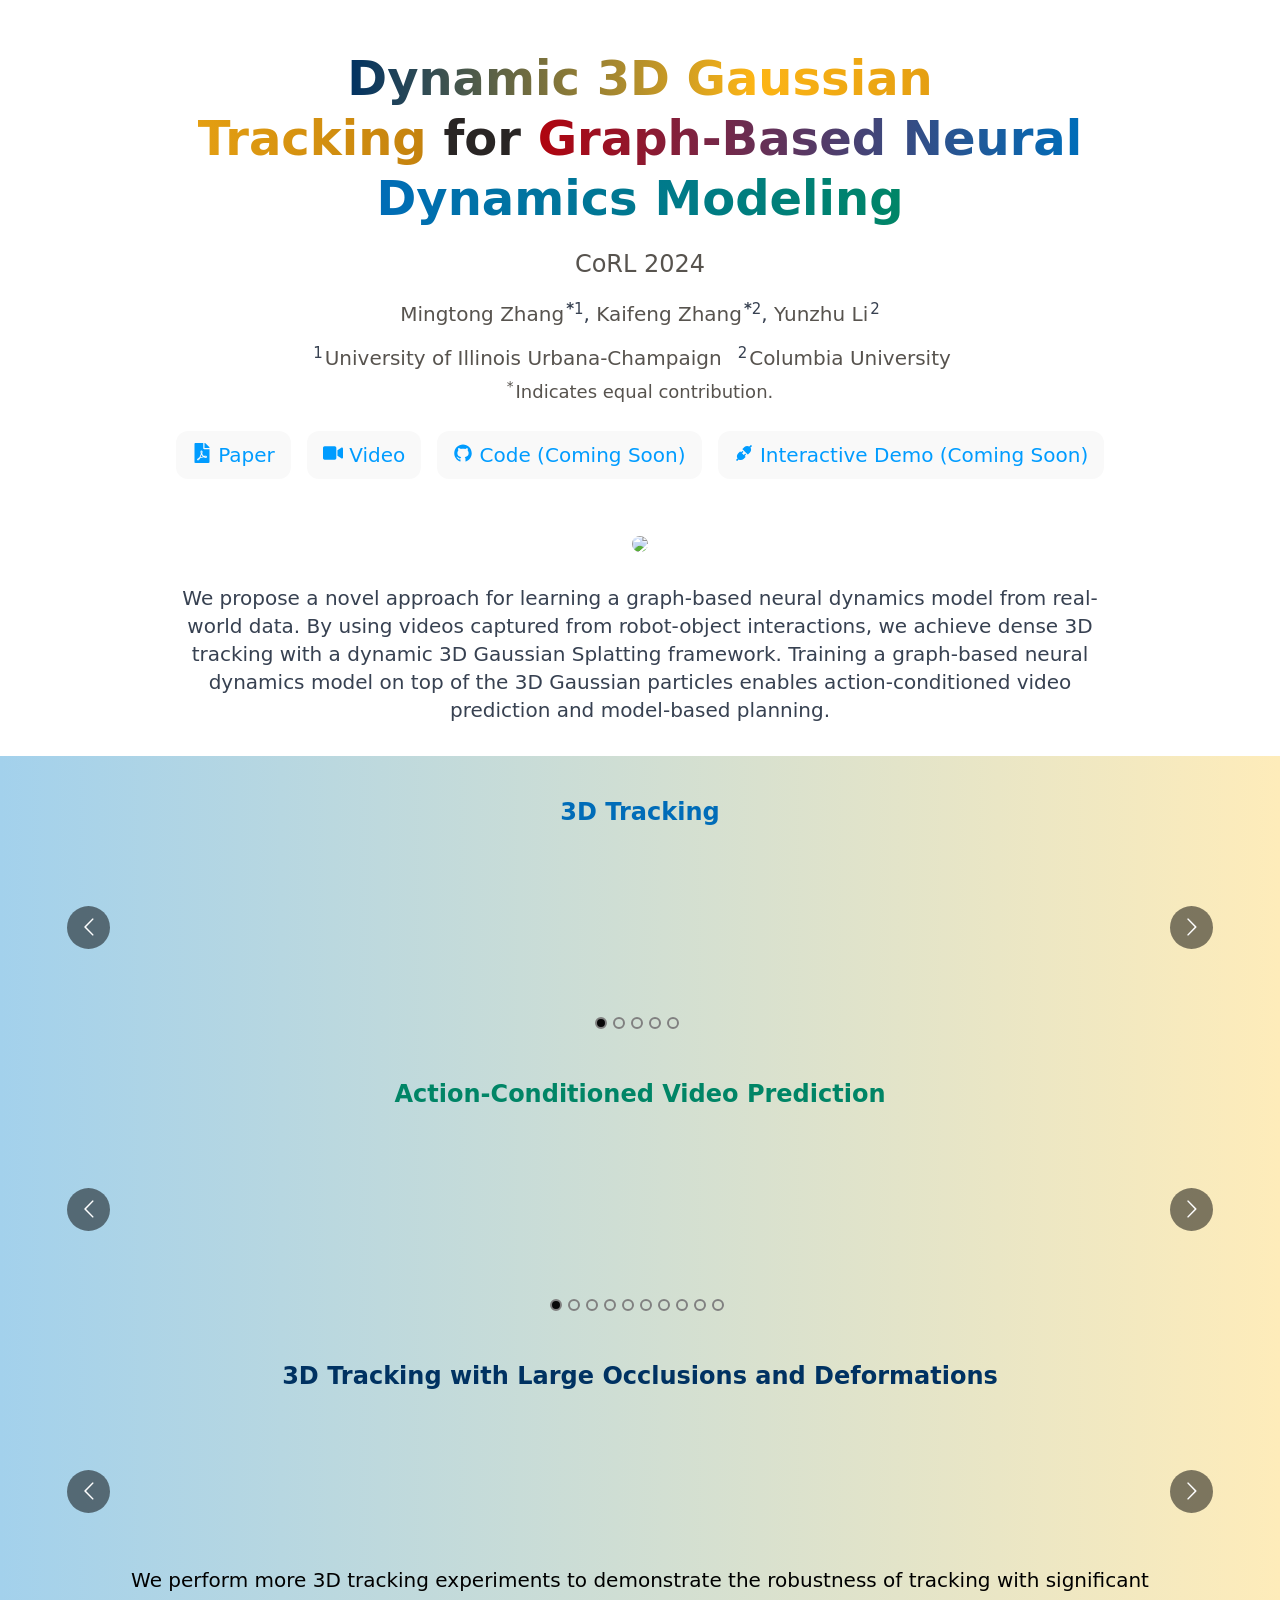
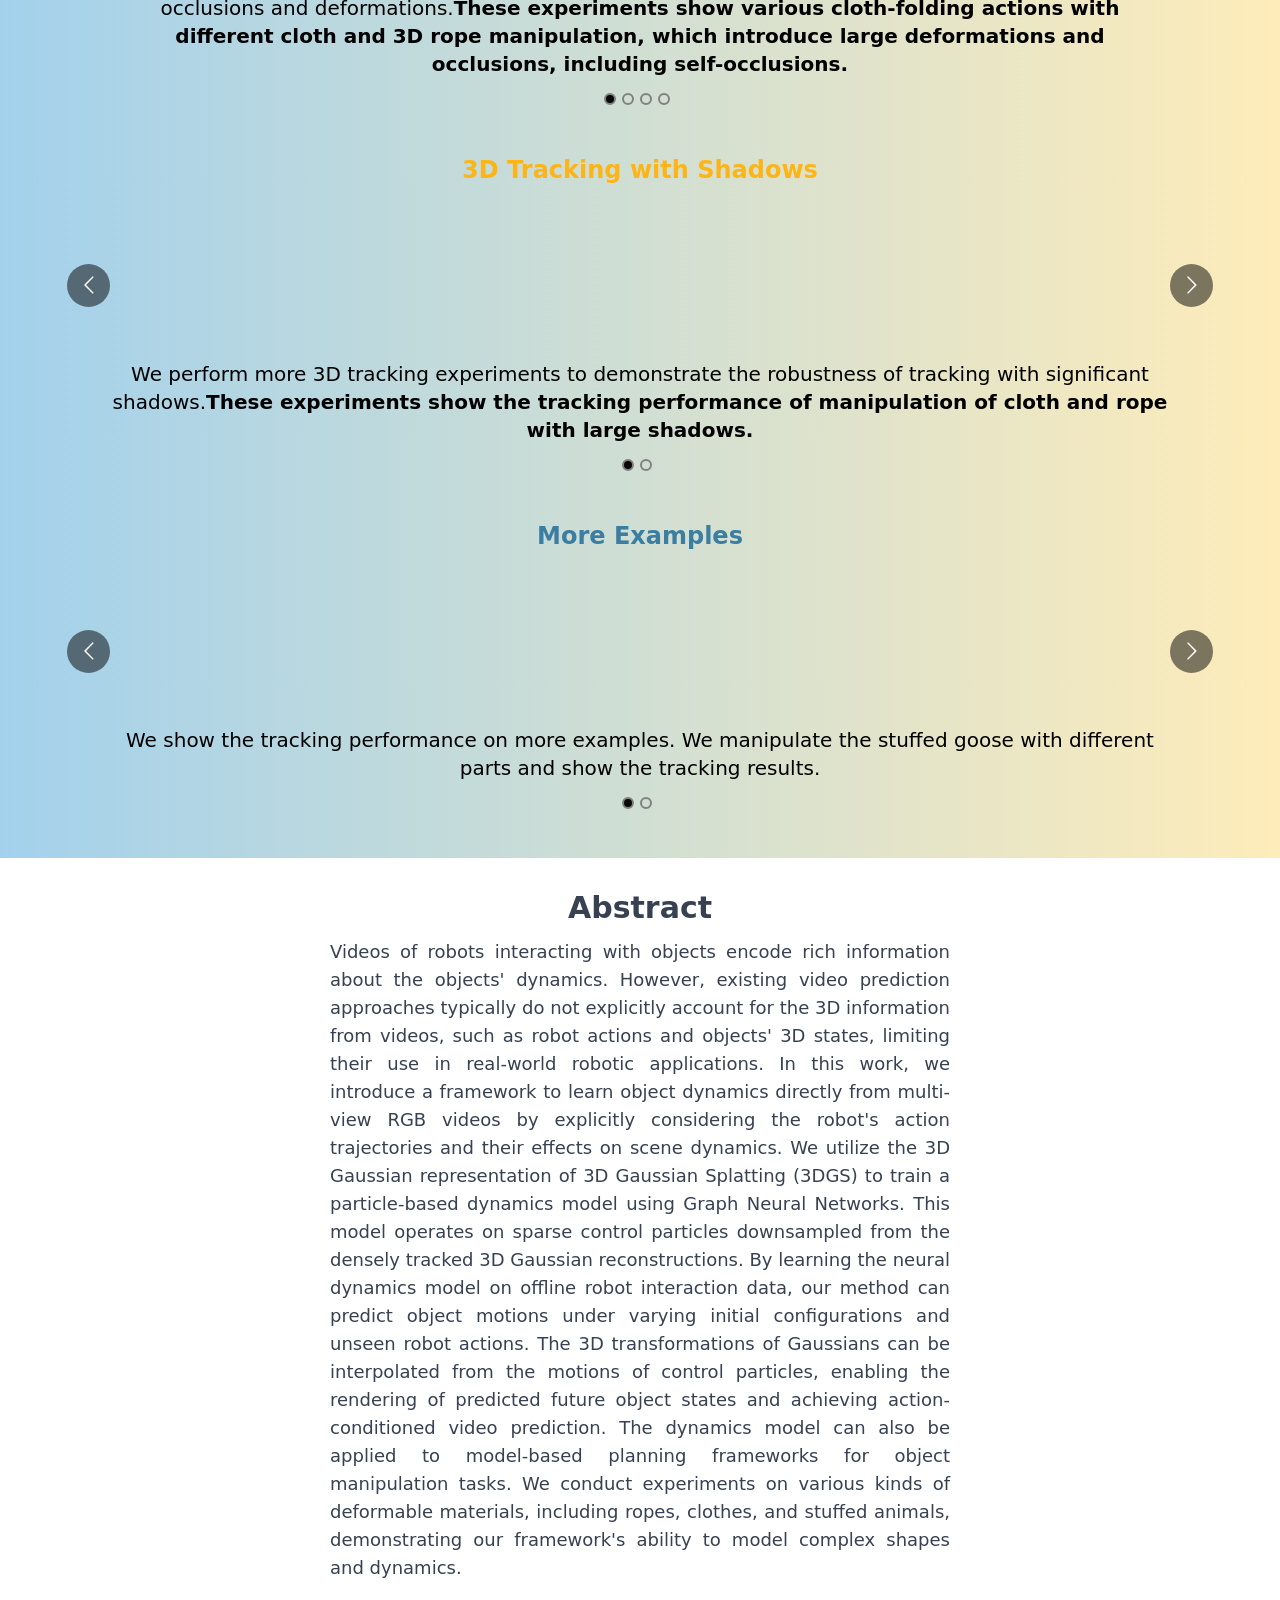
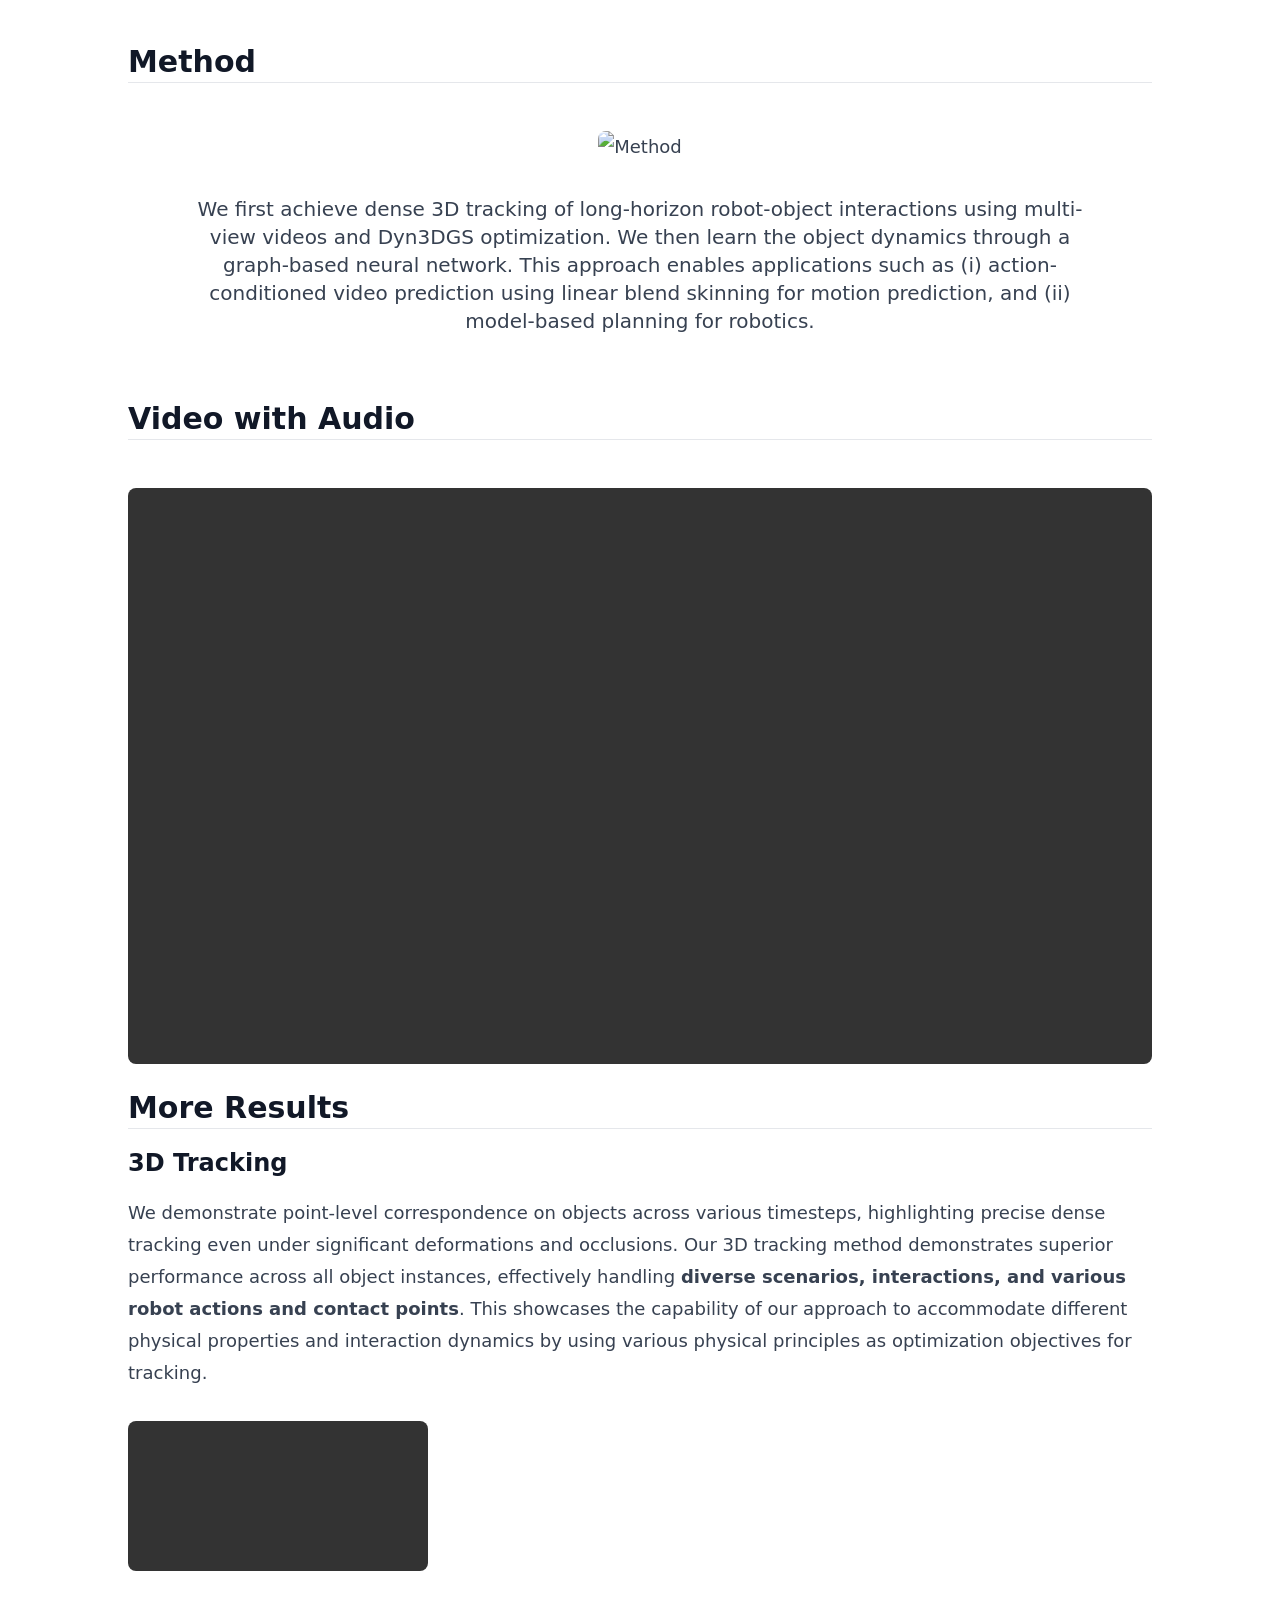
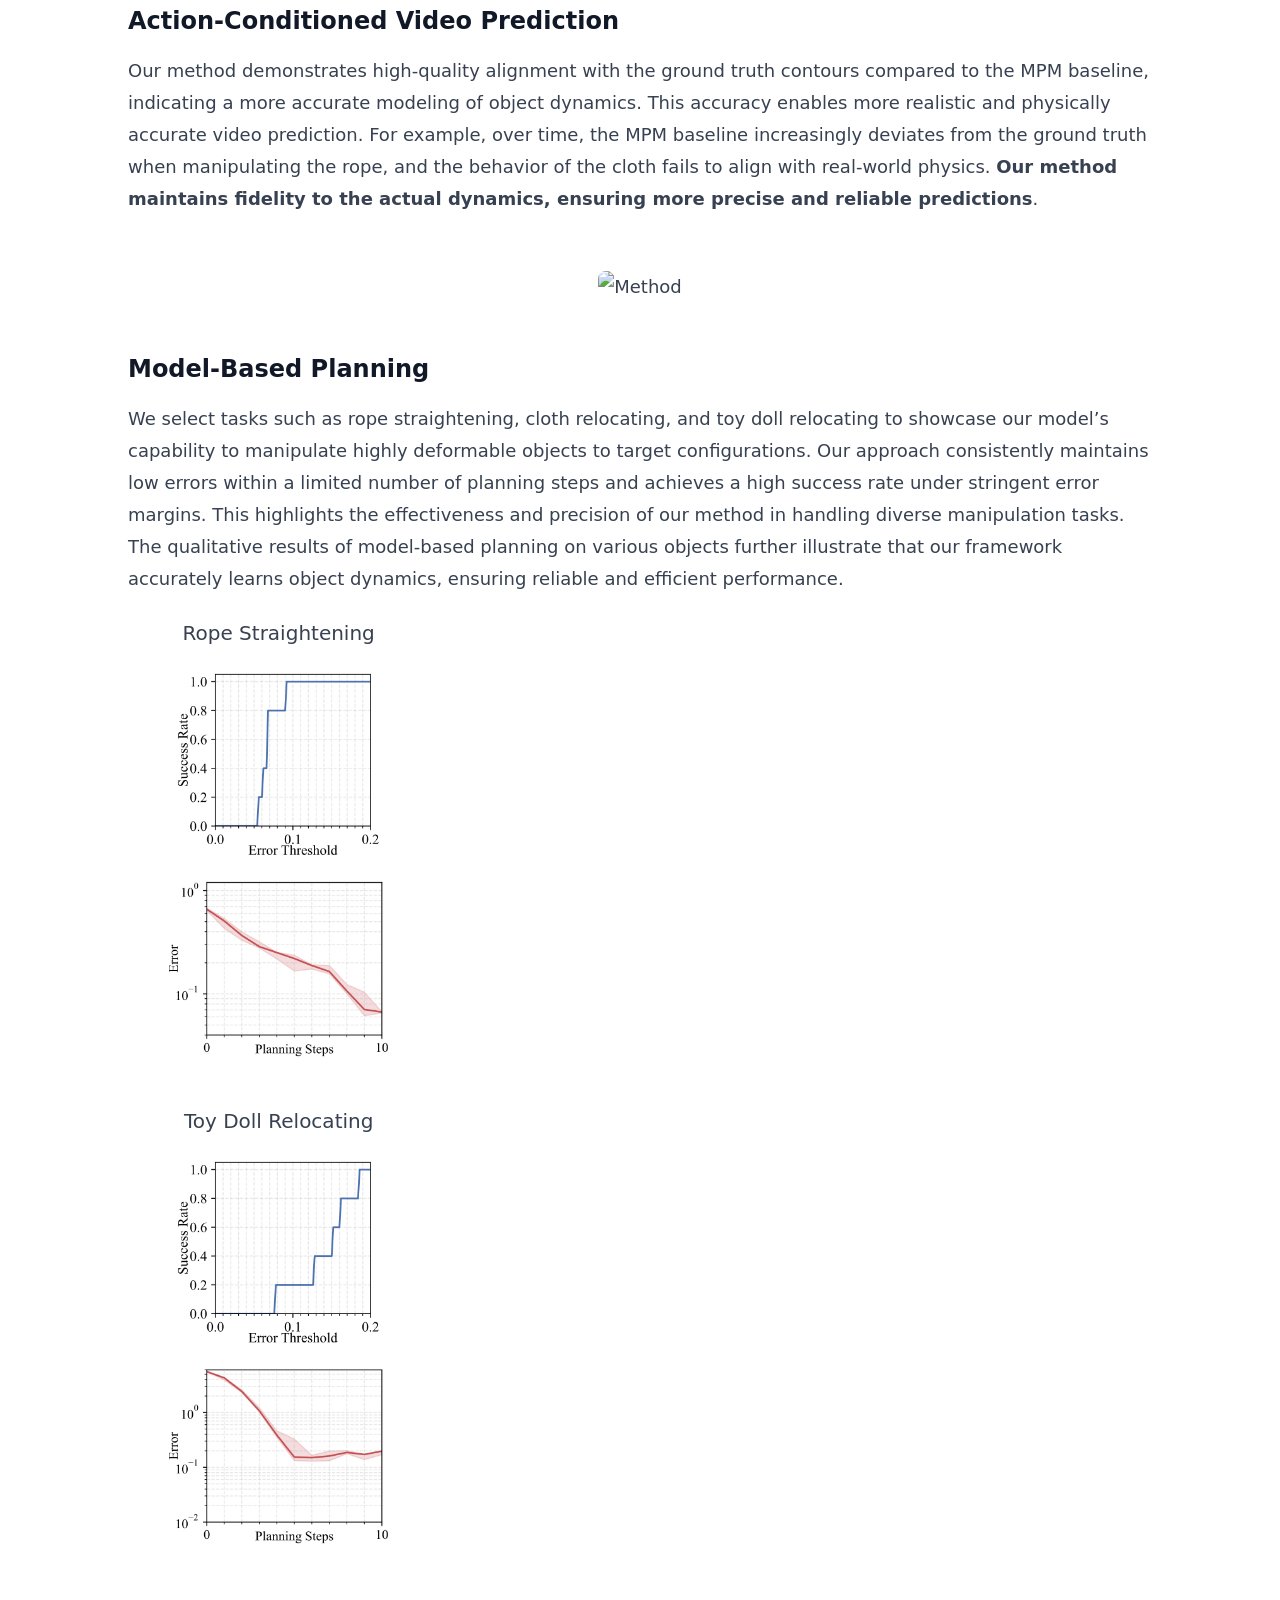
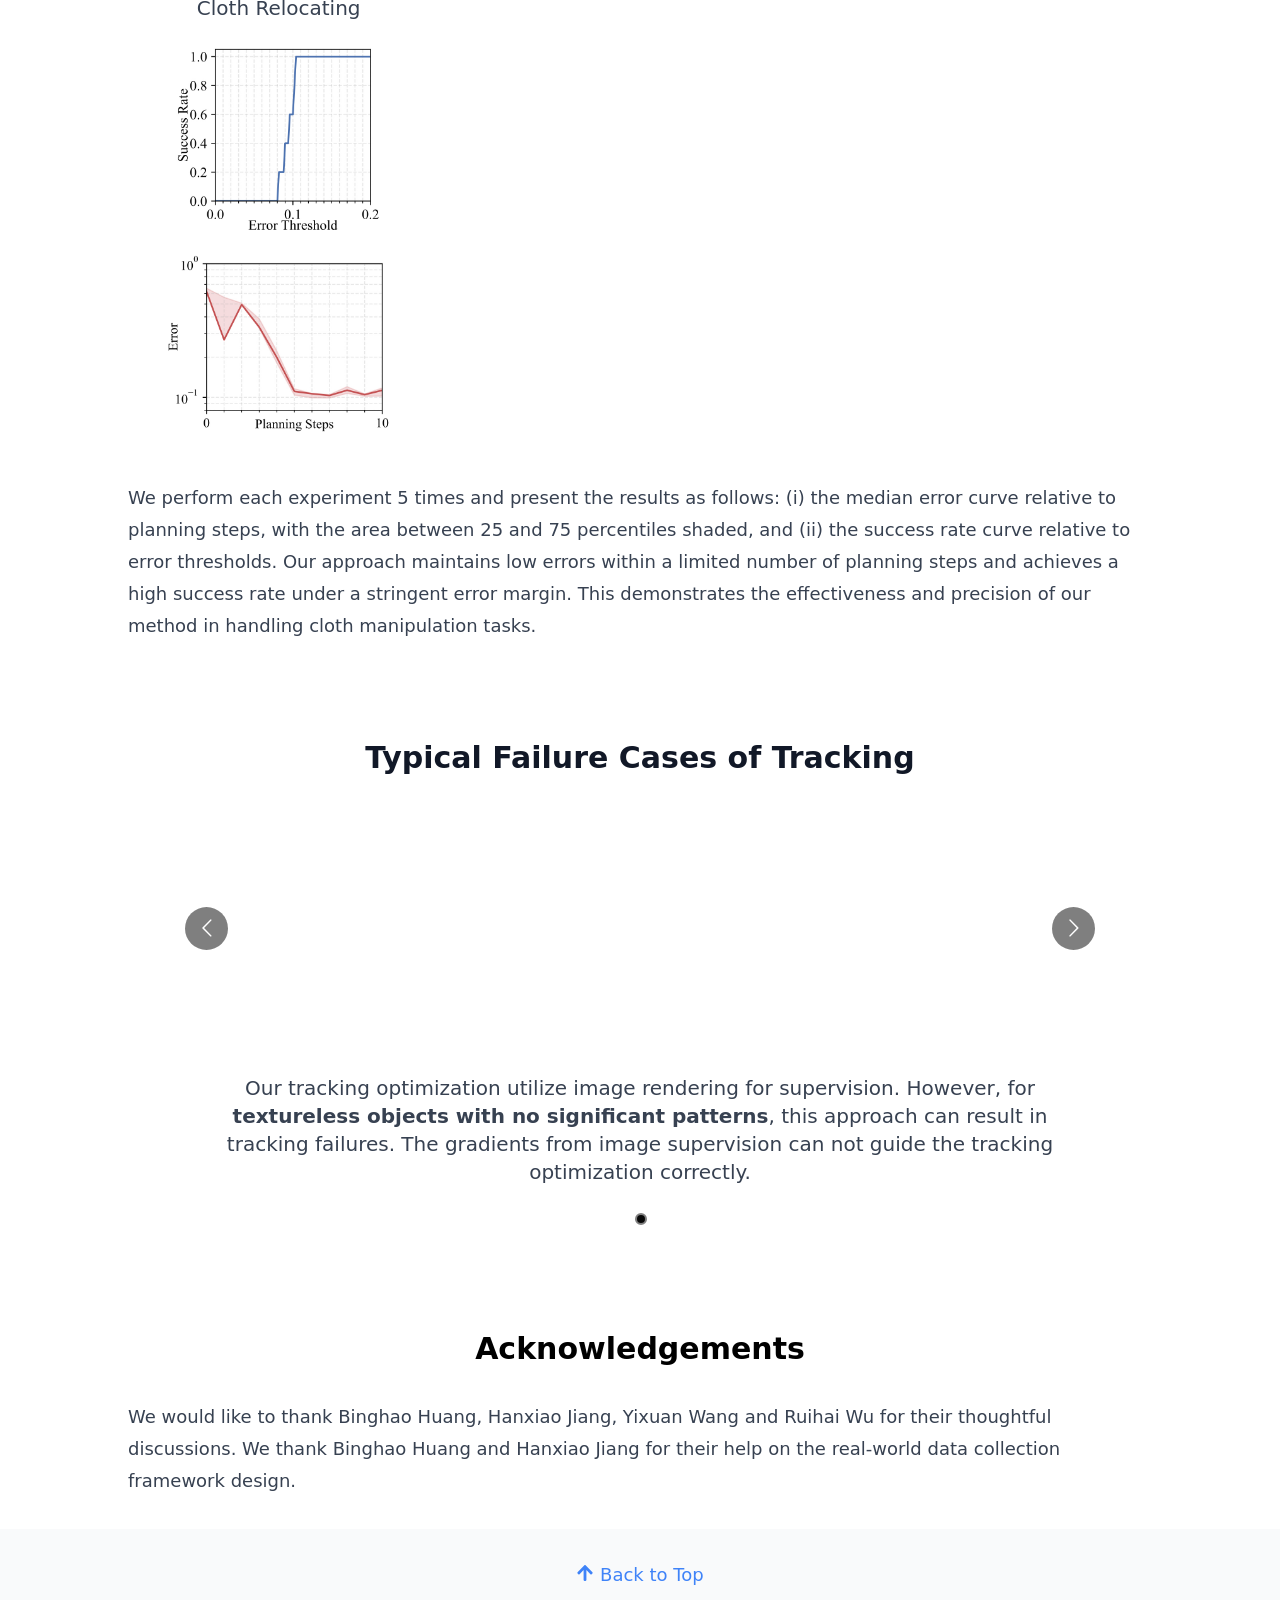
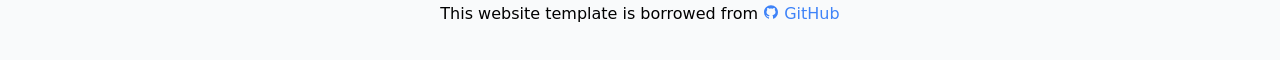
==== index.html @ 39beaef6 "Updates" ====
<!DOCTYPE html><html><head><meta charSet="utf-8"/><meta http-equiv="x-ua-compatible" content="ie=edge"/><meta name="viewport" content="width=device-width, initial-scale=1, shrink-to-fit=no"/><meta name="generator" content="Gatsby 5.10.0"/><style data-href="/styles.0b8fc1e6c5701a82bb48.css" data-identity="gatsby-global-css">/*
! tailwindcss v3.3.2 | MIT License | https://tailwindcss.com
*/*,:after,:before{border:0 solid #e5e7eb;box-sizing:border-box}:after,:before{--tw-content:""}html{-webkit-text-size-adjust:100%;font-feature-settings:normal;font-family:ui-sans-serif,system-ui,-apple-system,BlinkMacSystemFont,Segoe UI,Roboto,Helvetica Neue,Arial,Noto Sans,sans-serif,Apple Color Emoji,Segoe UI Emoji,Segoe UI Symbol,Noto Color Emoji;font-variation-settings:normal;line-height:1.5;-moz-tab-size:4;-o-tab-size:4;tab-size:4}body{line-height:inherit;margin:0}hr{border-top-width:1px;color:inherit;height:0}abbr:where([title]){-webkit-text-decoration:underline dotted;text-decoration:underline dotted}h1,h2,h3,h4,h5,h6{font-size:inherit;font-weight:inherit}a{color:inherit;text-decoration:inherit}b,strong{font-weight:bolder}code,kbd,pre,samp{font-family:ui-monospace,SFMono-Regular,Menlo,Monaco,Consolas,Liberation Mono,Courier New,monospace;font-size:1em}small{font-size:80%}sub,sup{font-size:75%;line-height:0;position:relative;vertical-align:baseline}sub{bottom:-.25em}sup{top:-.5em}table{border-collapse:collapse;border-color:inherit;text-indent:0}button,input,optgroup,select,textarea{color:inherit;font-family:inherit;font-size:100%;font-weight:inherit;line-height:inherit;margin:0;padding:0}button,select{text-transform:none}[type=button],[type=reset],[type=submit],button{-webkit-appearance:button;background-color:transparent;background-image:none}:-moz-focusring{outline:auto}:-moz-ui-invalid{box-shadow:none}progress{vertical-align:baseline}::-webkit-inner-spin-button,::-webkit-outer-spin-button{height:auto}[type=search]{-webkit-appearance:textfield;outline-offset:-2px}::-webkit-search-decoration{-webkit-appearance:none}::-webkit-file-upload-button{-webkit-appearance:button;font:inherit}summary{display:list-item}blockquote,dd,dl,figure,h1,h2,h3,h4,h5,h6,hr,p,pre{margin:0}fieldset{margin:0}fieldset,legend{padding:0}menu,ol,ul{list-style:none;margin:0;padding:0}textarea{resize:vertical}input::-moz-placeholder,textarea::-moz-placeholder{color:#9ca3af}input::placeholder,textarea::placeholder{color:#9ca3af}[role=button],button{cursor:pointer}:disabled{cursor:default}audio,canvas,embed,iframe,img,object,svg,video{display:block;vertical-align:middle}img,video{height:auto;max-width:100%}[hidden]{display:none}::-webkit-datetime-edit,::-webkit-datetime-edit-day-field,::-webkit-datetime-edit-hour-field,::-webkit-datetime-edit-meridiem-field,::-webkit-datetime-edit-millisecond-field,::-webkit-datetime-edit-minute-field,::-webkit-datetime-edit-month-field,::-webkit-datetime-edit-second-field,::-webkit-datetime-edit-year-field{padding-bottom:0;padding-top:0}select{background-image:url("data:image/svg+xml;charset=utf-8,%3Csvg xmlns='http://www.w3.org/2000/svg' fill='none' viewBox='0 0 20 20'%3E%3Cpath stroke='%236B7280' stroke-linecap='round' stroke-linejoin='round' stroke-width='1.5' d='m6 8 4 4 4-4'/%3E%3C/svg%3E");background-position:right .5rem center;background-repeat:no-repeat;background-size:1.5em 1.5em;padding-right:2.5rem;-webkit-print-color-adjust:exact;print-color-adjust:exact}[type=checkbox]:checked,[type=radio]:checked{background-color:currentColor;background-position:50%;background-repeat:no-repeat;background-size:100% 100%;border-color:transparent}[type=checkbox]:checked{background-image:url("data:image/svg+xml;charset=utf-8,%3Csvg xmlns='http://www.w3.org/2000/svg' fill='%23fff' viewBox='0 0 16 16'%3E%3Cpath d='M12.207 4.793a1 1 0 0 1 0 1.414l-5 5a1 1 0 0 1-1.414 0l-2-2a1 1 0 0 1 1.414-1.414L6.5 9.086l4.293-4.293a1 1 0 0 1 1.414 0z'/%3E%3C/svg%3E")}[type=checkbox]:checked:focus,[type=checkbox]:checked:hover,[type=radio]:checked:focus,[type=radio]:checked:hover{background-color:currentColor;border-color:transparent}[type=checkbox]:indeterminate{background-image:url("data:image/svg+xml;charset=utf-8,%3Csvg xmlns='http://www.w3.org/2000/svg' fill='none' viewBox='0 0 16 16'%3E%3Cpath stroke='%23fff' stroke-linecap='round' stroke-linejoin='round' stroke-width='2' d='M4 8h8'/%3E%3C/svg%3E");background-size:100% 100%}[type=file]:focus{outline:1px solid ButtonText;outline:1px auto -webkit-focus-ring-color}[multiple],[type=date],[type=datetime-local],[type=email],[type=month],[type=number],[type=password],[type=search],[type=tel],[type=text],[type=time],[type=url],[type=week],select,textarea{--tw-shadow:0 0 #0000;-webkit-appearance:none;-moz-appearance:none;appearance:none;background-color:#fff;border-color:#6b7280;border-radius:0;border-width:1px;font-size:1rem;line-height:1.5rem;padding:.5rem .75rem}[multiple]:focus,[type=date]:focus,[type=datetime-local]:focus,[type=email]:focus,[type=month]:focus,[type=number]:focus,[type=password]:focus,[type=search]:focus,[type=tel]:focus,[type=text]:focus,[type=time]:focus,[type=url]:focus,[type=week]:focus,select:focus,textarea:focus{--tw-ring-inset:var(--tw-empty,/*!*/ /*!*/);--tw-ring-offset-width:0px;--tw-ring-offset-color:#fff;--tw-ring-color:#1c64f2;--tw-ring-offset-shadow:var(--tw-ring-inset) 0 0 0 var(--tw-ring-offset-width) var(--tw-ring-offset-color);--tw-ring-shadow:var(--tw-ring-inset) 0 0 0 calc(1px + var(--tw-ring-offset-width)) var(--tw-ring-color);border-color:#1c64f2;box-shadow:var(--tw-ring-offset-shadow),var(--tw-ring-shadow),var(--tw-shadow);outline:2px solid transparent;outline-offset:2px}input::-moz-placeholder,textarea::-moz-placeholder{color:#6b7280;opacity:1}input::placeholder,textarea::placeholder{color:#6b7280;opacity:1}::-webkit-datetime-edit-fields-wrapper{padding:0}::-webkit-date-and-time-value{min-height:1.5em}select:not([size]){background-image:url("data:image/svg+xml;charset=utf-8,%3Csvg xmlns='http://www.w3.org/2000/svg' fill='none' aria-hidden='true' viewBox='0 0 10 6'%3E%3Cpath stroke='%236B7280' stroke-linecap='round' stroke-linejoin='round' stroke-width='2' d='m1 1 4 4 4-4'/%3E%3C/svg%3E");background-position:right .75rem center;background-repeat:no-repeat;background-size:.75em .75em;padding-right:2.5rem;-webkit-print-color-adjust:exact;print-color-adjust:exact}[multiple]{background-image:none;background-position:0 0;background-repeat:unset;background-size:initial;padding-right:.75rem;-webkit-print-color-adjust:unset;print-color-adjust:unset}[type=checkbox],[type=radio]{--tw-shadow:0 0 #0000;-webkit-appearance:none;-moz-appearance:none;appearance:none;background-color:#fff;background-origin:border-box;border-color:#6b7280;border-width:1px;color:#1c64f2;display:inline-block;flex-shrink:0;height:1rem;padding:0;-webkit-print-color-adjust:exact;print-color-adjust:exact;-webkit-user-select:none;-moz-user-select:none;user-select:none;vertical-align:middle;width:1rem}[type=checkbox]{border-radius:0}[type=radio]{border-radius:100%}[type=checkbox]:focus,[type=radio]:focus{--tw-ring-inset:var(--tw-empty,/*!*/ /*!*/);--tw-ring-offset-width:2px;--tw-ring-offset-color:#fff;--tw-ring-color:#1c64f2;--tw-ring-offset-shadow:var(--tw-ring-inset) 0 0 0 var(--tw-ring-offset-width) var(--tw-ring-offset-color);--tw-ring-shadow:var(--tw-ring-inset) 0 0 0 calc(2px + var(--tw-ring-offset-width)) var(--tw-ring-color);box-shadow:var(--tw-ring-offset-shadow),var(--tw-ring-shadow),var(--tw-shadow);outline:2px solid transparent;outline-offset:2px}.dark [type=checkbox]:checked,.dark [type=radio]:checked,[type=checkbox]:checked,[type=radio]:checked{background-color:currentColor;background-position:50%;background-repeat:no-repeat;background-size:.55em .55em;border-color:transparent}[type=checkbox]:checked{background-image:url("data:image/svg+xml;charset=utf-8,%3Csvg xmlns='http://www.w3.org/2000/svg' fill='none' aria-hidden='true' viewBox='0 0 16 12'%3E%3Cpath stroke='%23fff' stroke-linecap='round' stroke-linejoin='round' stroke-width='3' d='M1 5.917 5.724 10.5 15 1.5'/%3E%3C/svg%3E");background-repeat:no-repeat;background-size:.55em .55em;-webkit-print-color-adjust:exact;print-color-adjust:exact}.dark [type=radio]:checked,[type=radio]:checked{background-image:url("data:image/svg+xml;charset=utf-8,%3Csvg xmlns='http://www.w3.org/2000/svg' fill='%23fff' viewBox='0 0 16 16'%3E%3Ccircle cx='8' cy='8' r='3'/%3E%3C/svg%3E");background-size:1em 1em}[type=checkbox]:indeterminate{background-color:currentColor;background-image:url("data:image/svg+xml;charset=utf-8,%3Csvg xmlns='http://www.w3.org/2000/svg' fill='none' aria-hidden='true' viewBox='0 0 16 12'%3E%3Cpath stroke='%23fff' stroke-linecap='round' stroke-linejoin='round' stroke-width='3' d='M1 5.917 5.724 10.5 15 1.5'/%3E%3C/svg%3E");background-position:50%;background-repeat:no-repeat;background-size:.55em .55em;border-color:transparent;-webkit-print-color-adjust:exact;print-color-adjust:exact}[type=checkbox]:indeterminate:focus,[type=checkbox]:indeterminate:hover{background-color:currentColor;border-color:transparent}[type=file]{background:unset;border-color:inherit;border-radius:0;border-width:0;font-size:unset;line-height:inherit;padding:0}[type=file]:focus{outline:1px auto inherit}input[type=file]::file-selector-button{-webkit-margin-start:-1rem;-webkit-margin-end:1rem;background:#1f2937;border:0;color:#fff;cursor:pointer;font-size:.875rem;font-weight:500;margin-inline-end:1rem;margin-inline-start:-1rem;padding:.625rem 1rem .625rem 2rem}input[type=file]::file-selector-button:hover{background:#374151}.dark input[type=file]::file-selector-button{background:#4b5563;color:#fff}.dark input[type=file]::file-selector-button:hover{background:#6b7280}input[type=range]::-webkit-slider-thumb{appearance:none;-moz-appearance:none;-webkit-appearance:none;background:#1c64f2;border:0;border-radius:9999px;cursor:pointer;height:1.25rem;width:1.25rem}input[type=range]:disabled::-webkit-slider-thumb{background:#9ca3af}.dark input[type=range]:disabled::-webkit-slider-thumb{background:#6b7280}input[type=range]:focus::-webkit-slider-thumb{--tw-ring-offset-shadow:var(--tw-ring-inset) 0 0 0 var(--tw-ring-offset-width) var(--tw-ring-offset-color);--tw-ring-shadow:var(--tw-ring-inset) 0 0 0 calc(4px + var(--tw-ring-offset-width)) var(--tw-ring-color);--tw-ring-opacity:1px;--tw-ring-color:rgb(164 202 254/var(--tw-ring-opacity));box-shadow:var(--tw-ring-offset-shadow),var(--tw-ring-shadow),var(--tw-shadow,0 0 #0000);outline:2px solid transparent;outline-offset:2px}input[type=range]::-moz-range-thumb{appearance:none;-moz-appearance:none;-webkit-appearance:none;background:#1c64f2;border:0;border-radius:9999px;cursor:pointer;height:1.25rem;width:1.25rem}input[type=range]:disabled::-moz-range-thumb{background:#9ca3af}.dark input[type=range]:disabled::-moz-range-thumb{background:#6b7280}input[type=range]::-moz-range-progress{background:#3f83f8}input[type=range]::-ms-fill-lower{background:#3f83f8}input[type=range].range-sm::-webkit-slider-thumb{height:1rem;width:1rem}input[type=range].range-lg::-webkit-slider-thumb{height:1.5rem;width:1.5rem}input[type=range].range-sm::-moz-range-thumb{height:1rem;width:1rem}input[type=range].range-lg::-moz-range-thumb{height:1.5rem;width:1.5rem}.toggle-bg:after{background:#fff;border-color:#d1d5db;border-radius:9999px;border-width:1px;box-shadow:var(--tw-ring-inset) 0 0 0 calc(var(--tw-ring-offset-width)) var(--tw-ring-color);content:"";height:1.25rem;left:.125rem;position:absolute;top:.125rem;transition-duration:.15s;transition-property:background-color,border-color,color,fill,stroke,opacity,box-shadow,transform,filter,backdrop-filter,-webkit-backdrop-filter;width:1.25rem}input:checked+.toggle-bg:after{border-color:#fff;transform:translateX(100%)}input:checked+.toggle-bg{background:#1c64f2;border-color:#1c64f2}[data-tooltip-style^=light]+.tooltip>.tooltip-arrow:before{border-color:#e5e7eb;border-style:solid}[data-tooltip-style^=light]+.tooltip[data-popper-placement^=top]>.tooltip-arrow:before{border-bottom-width:1px;border-right-width:1px}[data-tooltip-style^=light]+.tooltip[data-popper-placement^=right]>.tooltip-arrow:before{border-bottom-width:1px;border-left-width:1px}[data-tooltip-style^=light]+.tooltip[data-popper-placement^=bottom]>.tooltip-arrow:before{border-left-width:1px;border-top-width:1px}[data-tooltip-style^=light]+.tooltip[data-popper-placement^=left]>.tooltip-arrow:before{border-right-width:1px;border-top-width:1px}.tooltip[data-popper-placement^=top]>.tooltip-arrow{bottom:-4px}.tooltip[data-popper-placement^=bottom]>.tooltip-arrow{top:-4px}.tooltip[data-popper-placement^=left]>.tooltip-arrow{right:-4px}.tooltip[data-popper-placement^=right]>.tooltip-arrow{left:-4px}.tooltip.invisible>.tooltip-arrow:before{visibility:hidden}[data-popper-arrow],[data-popper-arrow]:before{background:inherit;height:8px;position:absolute;width:8px}[data-popper-arrow]{visibility:hidden}[data-popper-arrow]:after,[data-popper-arrow]:before{content:"";transform:rotate(45deg);visibility:visible}[data-popper-arrow]:after{background:inherit;height:9px;position:absolute;width:9px}[role=tooltip]>[data-popper-arrow]:before{border-color:#e5e7eb;border-style:solid}.dark [role=tooltip]>[data-popper-arrow]:before{border-color:#4b5563;border-style:solid}[role=tooltip]>[data-popper-arrow]:after{border-color:#e5e7eb;border-style:solid}.dark [role=tooltip]>[data-popper-arrow]:after{border-color:#4b5563;border-style:solid}[data-popover][role=tooltip][data-popper-placement^=top]>[data-popper-arrow]:after,[data-popover][role=tooltip][data-popper-placement^=top]>[data-popper-arrow]:before{border-bottom-width:1px;border-right-width:1px}[data-popover][role=tooltip][data-popper-placement^=right]>[data-popper-arrow]:after,[data-popover][role=tooltip][data-popper-placement^=right]>[data-popper-arrow]:before{border-bottom-width:1px;border-left-width:1px}[data-popover][role=tooltip][data-popper-placement^=bottom]>[data-popper-arrow]:after,[data-popover][role=tooltip][data-popper-placement^=bottom]>[data-popper-arrow]:before{border-left-width:1px;border-top-width:1px}[data-popover][role=tooltip][data-popper-placement^=left]>[data-popper-arrow]:after,[data-popover][role=tooltip][data-popper-placement^=left]>[data-popper-arrow]:before{border-right-width:1px;border-top-width:1px}[data-popover][role=tooltip][data-popper-placement^=top]>[data-popper-arrow]{bottom:-5px}[data-popover][role=tooltip][data-popper-placement^=bottom]>[data-popper-arrow]{top:-5px}[data-popover][role=tooltip][data-popper-placement^=left]>[data-popper-arrow]{right:-5px}[data-popover][role=tooltip][data-popper-placement^=right]>[data-popper-arrow]{left:-5px}[role=tooltip].invisible>[data-popper-arrow]:after,[role=tooltip].invisible>[data-popper-arrow]:before{visibility:hidden}*,:after,:before{--tw-border-spacing-x:0;--tw-border-spacing-y:0;--tw-translate-x:0;--tw-translate-y:0;--tw-rotate:0;--tw-skew-x:0;--tw-skew-y:0;--tw-scale-x:1;--tw-scale-y:1;--tw-pan-x: ;--tw-pan-y: ;--tw-pinch-zoom: ;--tw-scroll-snap-strictness:proximity;--tw-gradient-from-position: ;--tw-gradient-via-position: ;--tw-gradient-to-position: ;--tw-ordinal: ;--tw-slashed-zero: ;--tw-numeric-figure: ;--tw-numeric-spacing: ;--tw-numeric-fraction: ;--tw-ring-inset: ;--tw-ring-offset-width:0px;--tw-ring-offset-color:#fff;--tw-ring-color:rgba(63,131,248,.5);--tw-ring-offset-shadow:0 0 #0000;--tw-ring-shadow:0 0 #0000;--tw-shadow:0 0 #0000;--tw-shadow-colored:0 0 #0000;--tw-blur: ;--tw-brightness: ;--tw-contrast: ;--tw-grayscale: ;--tw-hue-rotate: ;--tw-invert: ;--tw-saturate: ;--tw-sepia: ;--tw-drop-shadow: ;--tw-backdrop-blur: ;--tw-backdrop-brightness: ;--tw-backdrop-contrast: ;--tw-backdrop-grayscale: ;--tw-backdrop-hue-rotate: ;--tw-backdrop-invert: ;--tw-backdrop-opacity: ;--tw-backdrop-saturate: ;--tw-backdrop-sepia: }::backdrop{--tw-border-spacing-x:0;--tw-border-spacing-y:0;--tw-translate-x:0;--tw-translate-y:0;--tw-rotate:0;--tw-skew-x:0;--tw-skew-y:0;--tw-scale-x:1;--tw-scale-y:1;--tw-pan-x: ;--tw-pan-y: ;--tw-pinch-zoom: ;--tw-scroll-snap-strictness:proximity;--tw-gradient-from-position: ;--tw-gradient-via-position: ;--tw-gradient-to-position: ;--tw-ordinal: ;--tw-slashed-zero: ;--tw-numeric-figure: ;--tw-numeric-spacing: ;--tw-numeric-fraction: ;--tw-ring-inset: ;--tw-ring-offset-width:0px;--tw-ring-offset-color:#fff;--tw-ring-color:rgba(63,131,248,.5);--tw-ring-offset-shadow:0 0 #0000;--tw-ring-shadow:0 0 #0000;--tw-shadow:0 0 #0000;--tw-shadow-colored:0 0 #0000;--tw-blur: ;--tw-brightness: ;--tw-contrast: ;--tw-grayscale: ;--tw-hue-rotate: ;--tw-invert: ;--tw-saturate: ;--tw-sepia: ;--tw-drop-shadow: ;--tw-backdrop-blur: ;--tw-backdrop-brightness: ;--tw-backdrop-contrast: ;--tw-backdrop-grayscale: ;--tw-backdrop-hue-rotate: ;--tw-backdrop-invert: ;--tw-backdrop-opacity: ;--tw-backdrop-saturate: ;--tw-backdrop-sepia: }html{scroll-behavior:smooth}.container{width:100%}@media (min-width:640px){.container{max-width:640px}}@media (min-width:768px){.container{max-width:768px}}@media (min-width:1024px){.container{max-width:1024px}}@media (min-width:1280px){.container{max-width:1280px}}@media (min-width:1536px){.container{max-width:1536px}}.aspect-h-9{--tw-aspect-h:9}.aspect-w-16{--tw-aspect-w:16;padding-bottom:calc(var(--tw-aspect-h)/var(--tw-aspect-w)*100%);position:relative}.aspect-w-16>*{bottom:0;height:100%;left:0;position:absolute;right:0;top:0;width:100%}.format{color:var(--tw-prose-body);max-width:65ch}.format :where(p):not(:where([class~=not-format] *)){margin-bottom:1.25em;margin-top:1.25em}.format :where([class~=lead]):not(:where([class~=not-format] *)){color:var(--tw-prose-lead);font-size:1.25em;line-height:1.6;margin-bottom:1.2em;margin-top:1.2em}.format :where(a):not(:where([class~=not-format] *)){color:var(--tw-prose-links);font-weight:500;text-decoration:underline}.format :where(strong):not(:where([class~=not-format] *)){color:var(--tw-prose-bold);font-weight:600}.format :where(a strong):not(:where([class~=not-format] *)){color:inherit}.format :where(blockquote strong):not(:where([class~=not-format] *)){color:inherit}.format :where(thead th strong):not(:where([class~=not-format] *)){color:inherit}.format :where(ol):not(:where([class~=not-format] *)){list-style-type:decimal;margin-bottom:1.25em;margin-top:1.25em;padding-left:1.625em}.format :where(ol[type=A]):not(:where([class~=not-format] *)){list-style-type:upper-alpha}.format :where(ol[type=a]):not(:where([class~=not-format] *)){list-style-type:lower-alpha}.format :where(ol[type=A s]):not(:where([class~=not-format] *)){list-style-type:upper-alpha}.format :where(ol[type=a s]):not(:where([class~=not-format] *)){list-style-type:lower-alpha}.format :where(ol[type=I]):not(:where([class~=not-format] *)){list-style-type:upper-roman}.format :where(ol[type=i]):not(:where([class~=not-format] *)){list-style-type:lower-roman}.format :where(ol[type=I s]):not(:where([class~=not-format] *)){list-style-type:upper-roman}.format :where(ol[type=i s]):not(:where([class~=not-format] *)){list-style-type:lower-roman}.format :where(ol[type="1"]):not(:where([class~=not-format] *)){list-style-type:decimal}.format :where(ul):not(:where([class~=not-format] *)){list-style-type:disc;margin-bottom:1.25em;margin-top:1.25em;padding-left:1.625em}.format :where(ol>li):not(:where([class~=not-format] *))::marker{color:var(--tw-prose-counters);font-weight:400}.format :where(ul>li):not(:where([class~=not-format] *))::marker{color:var(--tw-prose-bullets)}.format :where(hr):not(:where([class~=not-format] *)){border-color:var(--tw-prose-hr);border-top-width:1px;margin-bottom:3em;margin-top:3em}.format :where(blockquote):not(:where([class~=not-format] *)){border-left-color:var(--tw-prose-quote-borders);border-left-width:.25rem;color:var(--tw-prose-quotes);font-style:italic;font-weight:500;margin-bottom:1.6em;margin-top:1.6em;padding-left:1em;quotes:"\201C""\201D""\2018""\2019"}.format :where(blockquote p:first-of-type):not(:where([class~=not-format] *)):before{content:open-quote}.format :where(blockquote p:last-of-type):not(:where([class~=not-format] *)):after{content:close-quote}.format :where(h1):not(:where([class~=not-format] *)){color:var(--tw-prose-headings);font-size:2.25em;font-weight:800;line-height:1.1111111;margin-bottom:.8888889em;margin-top:0}.format :where(h1 strong):not(:where([class~=not-format] *)){color:inherit;font-weight:900}.format :where(h2):not(:where([class~=not-format] *)){color:var(--tw-prose-headings);font-size:1.5em;font-weight:700;line-height:1.3333333;margin-bottom:1em;margin-top:2em}.format :where(h2 strong):not(:where([class~=not-format] *)){color:inherit;font-weight:800}.format :where(h3):not(:where([class~=not-format] *)){color:var(--tw-prose-headings);font-size:1.25em;font-weight:600;line-height:1.6;margin-bottom:.6em;margin-top:1.6em}.format :where(h3 strong):not(:where([class~=not-format] *)){color:inherit;font-weight:700}.format :where(h4):not(:where([class~=not-format] *)){color:var(--tw-prose-headings);font-weight:600;line-height:1.5;margin-bottom:.5em;margin-top:1.5em}.format :where(h4 strong):not(:where([class~=not-format] *)){color:inherit;font-weight:700}.format :where(img):not(:where([class~=not-format] *)){margin-bottom:2em;margin-top:2em}.format :where(figure>*):not(:where([class~=not-format] *)){margin-bottom:0;margin-top:0}.format :where(figcaption):not(:where([class~=not-format] *)){color:var(--tw-prose-captions);font-size:.875em;line-height:1.4285714;margin-top:.8571429em}.format :where(code):not(:where([class~=not-format] *)){color:var(--tw-prose-code);font-size:.875em;font-weight:600}.format :where(code):not(:where([class~=not-format] *)):before{content:"`"}.format :where(code):not(:where([class~=not-format] *)):after{content:"`"}.format :where(a code):not(:where([class~=not-format] *)){color:inherit}.format :where(h1 code):not(:where([class~=not-format] *)){color:inherit}.format :where(h2 code):not(:where([class~=not-format] *)){color:inherit;font-size:.875em}.format :where(h3 code):not(:where([class~=not-format] *)){color:inherit;font-size:.9em}.format :where(h4 code):not(:where([class~=not-format] *)){color:inherit}.format :where(blockquote code):not(:where([class~=not-format] *)){color:inherit}.format :where(thead th code):not(:where([class~=not-format] *)){color:inherit}.format :where(pre):not(:where([class~=not-format] *)){background-color:var(--tw-prose-pre-bg);border-radius:.375rem;color:var(--tw-prose-pre-code);font-size:.875em;font-weight:400;line-height:1.7142857;margin-bottom:1.7142857em;margin-top:1.7142857em;overflow-x:auto;padding:.8571429em 1.1428571em}.format :where(pre code):not(:where([class~=not-format] *)){background-color:transparent;border-radius:0;border-width:0;color:inherit;font-family:inherit;font-size:inherit;font-weight:inherit;line-height:inherit;padding:0}.format :where(pre code):not(:where([class~=not-format] *)):before{content:none}.format :where(pre code):not(:where([class~=not-format] *)):after{content:none}.format :where(table):not(:where([class~=not-format] *)){font-size:.875em;line-height:1.7142857;margin-bottom:2em;margin-top:2em;table-layout:auto;text-align:left;width:100%}.format :where(thead):not(:where([class~=not-format] *)){border-bottom-color:var(--tw-prose-th-borders);border-bottom-width:1px}.format :where(thead th):not(:where([class~=not-format] *)){color:var(--tw-prose-headings);font-weight:600;padding-bottom:.5714286em;padding-left:.5714286em;padding-right:.5714286em;vertical-align:bottom}.format :where(tbody tr):not(:where([class~=not-format] *)){border-bottom-color:var(--tw-prose-td-borders);border-bottom-width:1px}.format :where(tbody tr:last-child):not(:where([class~=not-format] *)){border-bottom-width:0}.format :where(tbody td):not(:where([class~=not-format] *)){vertical-align:baseline}.format :where(tfoot):not(:where([class~=not-format] *)){border-top-color:var(--tw-prose-th-borders);border-top-width:1px}.format :where(tfoot td):not(:where([class~=not-format] *)){vertical-align:top}.format{--tw-prose-body:#374151;--tw-prose-headings:#111827;--tw-prose-lead:#4b5563;--tw-prose-links:#111827;--tw-prose-bold:#111827;--tw-prose-counters:#6b7280;--tw-prose-bullets:#d1d5db;--tw-prose-hr:#e5e7eb;--tw-prose-quotes:#111827;--tw-prose-quote-borders:#e5e7eb;--tw-prose-captions:#6b7280;--tw-prose-code:#111827;--tw-prose-pre-code:#e5e7eb;--tw-prose-pre-bg:#1f2937;--tw-prose-th-borders:#d1d5db;--tw-prose-td-borders:#e5e7eb;--tw-prose-invert-body:#d1d5db;--tw-prose-invert-headings:#fff;--tw-prose-invert-lead:#9ca3af;--tw-prose-invert-links:#fff;--tw-prose-invert-bold:#fff;--tw-prose-invert-counters:#9ca3af;--tw-prose-invert-bullets:#4b5563;--tw-prose-invert-hr:#374151;--tw-prose-invert-quotes:#f3f4f6;--tw-prose-invert-quote-borders:#374151;--tw-prose-invert-captions:#9ca3af;--tw-prose-invert-code:#fff;--tw-prose-invert-pre-code:#d1d5db;--tw-prose-invert-pre-bg:rgba(0,0,0,.5);--tw-prose-invert-th-borders:#4b5563;--tw-prose-invert-td-borders:#374151;font-size:1rem;line-height:1.75}.format :where(video):not(:where([class~=not-format] *)){margin-bottom:2em;margin-top:2em}.format :where(figure):not(:where([class~=not-format] *)){margin-bottom:2em;margin-top:2em}.format :where(li):not(:where([class~=not-format] *)){margin-bottom:.5em;margin-top:.5em}.format :where(ol>li):not(:where([class~=not-format] *)){padding-left:.375em}.format :where(ul>li):not(:where([class~=not-format] *)){padding-left:.375em}.format :where(.format>ul>li p):not(:where([class~=not-format] *)){margin-bottom:.75em;margin-top:.75em}.format :where(.format>ul>li>:first-child):not(:where([class~=not-format] *)){margin-top:1.25em}.format :where(.format>ul>li>:last-child):not(:where([class~=not-format] *)){margin-bottom:1.25em}.format :where(.format>ol>li>:first-child):not(:where([class~=not-format] *)){margin-top:1.25em}.format :where(.format>ol>li>:last-child):not(:where([class~=not-format] *)){margin-bottom:1.25em}.format :where(ul ul,ul ol,ol ul,ol ol):not(:where([class~=not-format] *)){margin-bottom:.75em;margin-top:.75em}.format :where(hr+*):not(:where([class~=not-format] *)){margin-top:0}.format :where(h2+*):not(:where([class~=not-format] *)){margin-top:0}.format :where(h3+*):not(:where([class~=not-format] *)){margin-top:0}.format :where(h4+*):not(:where([class~=not-format] *)){margin-top:0}.format :where(thead th:first-child):not(:where([class~=not-format] *)){padding-left:0}.format :where(thead th:last-child):not(:where([class~=not-format] *)){padding-right:0}.format :where(tbody td,tfoot td):not(:where([class~=not-format] *)){padding:.5714286em}.format :where(tbody td:first-child,tfoot td:first-child):not(:where([class~=not-format] *)){padding-left:0}.format :where(tbody td:last-child,tfoot td:last-child):not(:where([class~=not-format] *)){padding-right:0}.format :where(.format>:first-child):not(:where([class~=not-format] *)){margin-top:0}.format :where(.format>:last-child):not(:where([class~=not-format] *)){margin-bottom:0}.format-sm :where(.format>ul>li p):not(:where([class~=not-format] *)){margin-bottom:.5714286em;margin-top:.5714286em}.format-sm :where(.format>ul>li>:first-child):not(:where([class~=not-format] *)){margin-top:1.1428571em}.format-sm :where(.format>ul>li>:last-child):not(:where([class~=not-format] *)){margin-bottom:1.1428571em}.format-sm :where(.format>ol>li>:first-child):not(:where([class~=not-format] *)){margin-top:1.1428571em}.format-sm :where(.format>ol>li>:last-child):not(:where([class~=not-format] *)){margin-bottom:1.1428571em}.format-sm :where(.format>:first-child):not(:where([class~=not-format] *)){margin-top:0}.format-sm :where(.format>:last-child):not(:where([class~=not-format] *)){margin-bottom:0}.format-base :where(.format>ul>li p):not(:where([class~=not-format] *)){margin-bottom:.75em;margin-top:.75em}.format-base :where(.format>ul>li>:first-child):not(:where([class~=not-format] *)){margin-top:1.25em}.format-base :where(.format>ul>li>:last-child):not(:where([class~=not-format] *)){margin-bottom:1.25em}.format-base :where(.format>ol>li>:first-child):not(:where([class~=not-format] *)){margin-top:1.25em}.format-base :where(.format>ol>li>:last-child):not(:where([class~=not-format] *)){margin-bottom:1.25em}.format-base :where(.format>:first-child):not(:where([class~=not-format] *)){margin-top:0}.format-base :where(.format>:last-child):not(:where([class~=not-format] *)){margin-bottom:0}.format-lg :where(.format>ul>li p):not(:where([class~=not-format] *)){margin-bottom:.8888889em;margin-top:.8888889em}.format-lg :where(.format>ul>li>:first-child):not(:where([class~=not-format] *)){margin-top:1.3333333em}.format-lg :where(.format>ul>li>:last-child):not(:where([class~=not-format] *)){margin-bottom:1.3333333em}.format-lg :where(.format>ol>li>:first-child):not(:where([class~=not-format] *)){margin-top:1.3333333em}.format-lg :where(.format>ol>li>:last-child):not(:where([class~=not-format] *)){margin-bottom:1.3333333em}.format-lg :where(.format>:first-child):not(:where([class~=not-format] *)){margin-top:0}.format-lg :where(.format>:last-child):not(:where([class~=not-format] *)){margin-bottom:0}.format-xl :where(.format>ul>li p):not(:where([class~=not-format] *)){margin-bottom:.8em;margin-top:.8em}.format-xl :where(.format>ul>li>:first-child):not(:where([class~=not-format] *)){margin-top:1.2em}.format-xl :where(.format>ul>li>:last-child):not(:where([class~=not-format] *)){margin-bottom:1.2em}.format-xl :where(.format>ol>li>:first-child):not(:where([class~=not-format] *)){margin-top:1.2em}.format-xl :where(.format>ol>li>:last-child):not(:where([class~=not-format] *)){margin-bottom:1.2em}.format-xl :where(.format>:first-child):not(:where([class~=not-format] *)){margin-top:0}.format-xl :where(.format>:last-child):not(:where([class~=not-format] *)){margin-bottom:0}.format-2xl :where(.format>ul>li p):not(:where([class~=not-format] *)){margin-bottom:.8333333em;margin-top:.8333333em}.format-2xl :where(.format>ul>li>:first-child):not(:where([class~=not-format] *)){margin-top:1.3333333em}.format-2xl :where(.format>ul>li>:last-child):not(:where([class~=not-format] *)){margin-bottom:1.3333333em}.format-2xl :where(.format>ol>li>:first-child):not(:where([class~=not-format] *)){margin-top:1.3333333em}.format-2xl :where(.format>ol>li>:last-child):not(:where([class~=not-format] *)){margin-bottom:1.3333333em}.format-2xl :where(.format>:first-child):not(:where([class~=not-format] *)){margin-top:0}.format-2xl :where(.format>:last-child):not(:where([class~=not-format] *)){margin-bottom:0}.format-blue{--tw-prose-links:#2563eb;--tw-prose-invert-links:#3b82f6}.sr-only{clip:rect(0,0,0,0);border-width:0;height:1px;margin:-1px;overflow:hidden;padding:0;position:absolute;white-space:nowrap;width:1px}.pointer-events-none{pointer-events:none}.invisible{visibility:hidden}.collapse{visibility:collapse}.fixed{position:fixed}.absolute{position:absolute}.relative{position:relative}.inset-y-0{bottom:0;top:0}.-bottom-1{bottom:-.25rem}.-left-1{left:-.25rem}.-left-1\.5{left:-.375rem}.-left-3{left:-.75rem}.-right-1{right:-.25rem}.-top-1{top:-.25rem}.bottom-5{bottom:1.25rem}.left-0{left:0}.left-1\/2{left:50%}.right-0{right:0}.top-0{top:0}.top-1\/2{top:50%}.-z-10{z-index:-10}.z-10{z-index:10}.z-20{z-index:20}.z-50{z-index:50}.float-right{float:right}.m-1{margin:.25rem}.m-3{margin:.75rem}.\!my-0{margin-bottom:0!important;margin-top:0!important}.\!my-4{margin-bottom:1rem!important;margin-top:1rem!important}.-mx-1{margin-left:-.25rem;margin-right:-.25rem}.-mx-1\.5{margin-left:-.375rem;margin-right:-.375rem}.-my-1{margin-bottom:-.25rem;margin-top:-.25rem}.-my-1\.5{margin-bottom:-.375rem;margin-top:-.375rem}.mx-1{margin-left:.25rem;margin-right:.25rem}.mx-2{margin-left:.5rem;margin-right:.5rem}.mx-4{margin-left:1rem;margin-right:1rem}.mx-auto{margin-left:auto;margin-right:auto}.my-1{margin-bottom:.25rem;margin-top:.25rem}.my-3{margin-bottom:.75rem;margin-top:.75rem}.my-3\.5{margin-bottom:.875rem;margin-top:.875rem}.my-6{margin-bottom:1.5rem;margin-top:1.5rem}.\!mb-0{margin-bottom:0!important}.\!mb-2{margin-bottom:.5rem!important}.\!mb-4{margin-bottom:1rem!important}.\!mt-0{margin-top:0!important}.\!mt-2{margin-top:.5rem!important}.\!mt-4{margin-top:1rem!important}.-mb-px{margin-bottom:-1px}.mb-1{margin-bottom:.25rem}.mb-10{margin-bottom:2.5rem}.mb-3{margin-bottom:.75rem}.mb-4{margin-bottom:1rem}.mb-5{margin-bottom:1.25rem}.mb-6{margin-bottom:1.5rem}.ml-0{margin-left:0}.ml-1{margin-left:.25rem}.ml-2{margin-left:.5rem}.ml-3{margin-left:.75rem}.ml-6{margin-left:1.5rem}.ml-auto{margin-left:auto}.mr-0{margin-right:0}.mr-0\.5{margin-right:.125rem}.mr-2{margin-right:.5rem}.mr-3{margin-right:.75rem}.mr-4{margin-right:1rem}.mt-1{margin-top:.25rem}.mt-1\.5{margin-top:.375rem}.mt-2{margin-top:.5rem}.mt-2\.5{margin-top:.625rem}.mt-3{margin-top:.75rem}.mt-4{margin-top:1rem}.mt-6{margin-top:1.5rem}.mt-8{margin-top:2rem}.block{display:block}.inline-block{display:inline-block}.inline{display:inline}.flex{display:flex}.inline-flex{display:inline-flex}.table{display:table}.grid{display:grid}.hidden{display:none}.h-0{height:0}.h-0\.5{height:.125rem}.h-1{height:.25rem}.h-1\.5{height:.375rem}.h-10{height:2.5rem}.h-2{height:.5rem}.h-2\.5{height:.625rem}.h-20{height:5rem}.h-3{height:.75rem}.h-3\.5{height:.875rem}.h-36{height:9rem}.h-4{height:1rem}.h-5{height:1.25rem}.h-6{height:1.5rem}.h-7{height:1.75rem}.h-8{height:2rem}.h-96{height:24rem}.h-auto{height:auto}.h-fit{height:-moz-fit-content;height:fit-content}.h-full{height:100%}.h-min{height:-moz-min-content;height:min-content}.h-modal{height:calc(100% - 2rem)}.h-px{height:1px}.max-h-\[90vh\]{max-height:90vh}.w-10{width:2.5rem}.w-11{width:2.75rem}.w-12{width:3rem}.w-16{width:4rem}.w-2{width:.5rem}.w-2\/4{width:50%}.w-20{width:5rem}.w-3{width:.75rem}.w-3\.5{width:.875rem}.w-36{width:9rem}.w-4{width:1rem}.w-5{width:1.25rem}.w-6{width:1.5rem}.w-64{width:16rem}.w-7{width:1.75rem}.w-8{width:2rem}.w-auto{width:auto}.w-fit{width:-moz-fit-content;width:fit-content}.w-full{width:100%}.max-w-2xl{max-width:42rem}.max-w-3xl{max-width:48rem}.max-w-4xl{max-width:56rem}.max-w-5xl{max-width:64rem}.max-w-6xl{max-width:72rem}.max-w-7xl{max-width:80rem}.max-w-\[100\%\]{max-width:100%}.max-w-\[90\%\]{max-width:90%}.max-w-lg{max-width:32rem}.max-w-md{max-width:28rem}.max-w-sm{max-width:24rem}.max-w-xl{max-width:36rem}.max-w-xs{max-width:20rem}.flex-1{flex:1 1 0%}.flex-shrink-0,.shrink-0{flex-shrink:0}.-translate-x-1\/2{--tw-translate-x:-50%}.-translate-x-1\/2,.-translate-y-1\/2{transform:translate(var(--tw-translate-x),var(--tw-translate-y)) rotate(var(--tw-rotate)) skewX(var(--tw-skew-x)) skewY(var(--tw-skew-y)) scaleX(var(--tw-scale-x)) scaleY(var(--tw-scale-y))}.-translate-y-1\/2{--tw-translate-y:-50%}.rotate-180{--tw-rotate:180deg}.rotate-180,.rotate-45{transform:translate(var(--tw-translate-x),var(--tw-translate-y)) rotate(var(--tw-rotate)) skewX(var(--tw-skew-x)) skewY(var(--tw-skew-y)) scaleX(var(--tw-scale-x)) scaleY(var(--tw-scale-y))}.rotate-45{--tw-rotate:45deg}.transform{transform:translate(var(--tw-translate-x),var(--tw-translate-y)) rotate(var(--tw-rotate)) skewX(var(--tw-skew-x)) skewY(var(--tw-skew-y)) scaleX(var(--tw-scale-x)) scaleY(var(--tw-scale-y))}@keyframes spin{to{transform:rotate(1turn)}}.animate-spin{animation:spin 1s linear infinite}.\!cursor-wait{cursor:wait!important}.cursor-grab{cursor:grab}.cursor-not-allowed{cursor:not-allowed}.cursor-pointer{cursor:pointer}.snap-x{scroll-snap-type:x var(--tw-scroll-snap-strictness)}.snap-mandatory{--tw-scroll-snap-strictness:mandatory}.snap-center{scroll-snap-align:center}.list-none{list-style-type:none}.appearance-none{-webkit-appearance:none;-moz-appearance:none;appearance:none}.grid-cols-4{grid-template-columns:repeat(4,minmax(0,1fr))}.flex-row{flex-direction:row}.flex-col{flex-direction:column}.flex-wrap{flex-wrap:wrap}.content-center{align-content:center}.items-start{align-items:flex-start}.items-end{align-items:flex-end}.items-center{align-items:center}.justify-start{justify-content:flex-start}.justify-end{justify-content:flex-end}.justify-center{justify-content:center}.justify-between{justify-content:space-between}.justify-items-center{justify-items:center}.gap-1{gap:.25rem}.gap-2{gap:.5rem}.gap-4{gap:1rem}.-space-x-4>:not([hidden])~:not([hidden]){--tw-space-x-reverse:0;margin-left:calc(-1rem*(1 - var(--tw-space-x-reverse)));margin-right:calc(-1rem*var(--tw-space-x-reverse))}.-space-x-px>:not([hidden])~:not([hidden]){--tw-space-x-reverse:0;margin-left:calc(-1px*(1 - var(--tw-space-x-reverse)));margin-right:calc(-1px*var(--tw-space-x-reverse))}.space-x-2>:not([hidden])~:not([hidden]){--tw-space-x-reverse:0;margin-left:calc(.5rem*(1 - var(--tw-space-x-reverse)));margin-right:calc(.5rem*var(--tw-space-x-reverse))}.space-x-3>:not([hidden])~:not([hidden]){--tw-space-x-reverse:0;margin-left:calc(.75rem*(1 - var(--tw-space-x-reverse)));margin-right:calc(.75rem*var(--tw-space-x-reverse))}.space-x-4>:not([hidden])~:not([hidden]){--tw-space-x-reverse:0;margin-left:calc(1rem*(1 - var(--tw-space-x-reverse)));margin-right:calc(1rem*var(--tw-space-x-reverse))}.space-y-2>:not([hidden])~:not([hidden]){--tw-space-y-reverse:0;margin-bottom:calc(.5rem*var(--tw-space-y-reverse));margin-top:calc(.5rem*(1 - var(--tw-space-y-reverse)))}.space-y-4>:not([hidden])~:not([hidden]){--tw-space-y-reverse:0;margin-bottom:calc(1rem*var(--tw-space-y-reverse));margin-top:calc(1rem*(1 - var(--tw-space-y-reverse)))}.divide-x>:not([hidden])~:not([hidden]){--tw-divide-x-reverse:0;border-left-width:calc(1px*(1 - var(--tw-divide-x-reverse)));border-right-width:calc(1px*var(--tw-divide-x-reverse))}.divide-y>:not([hidden])~:not([hidden]){--tw-divide-y-reverse:0;border-bottom-width:calc(1px*var(--tw-divide-y-reverse));border-top-width:calc(1px*(1 - var(--tw-divide-y-reverse)))}.divide-gray-100>:not([hidden])~:not([hidden]){--tw-divide-opacity:1;border-color:rgb(243 244 246/var(--tw-divide-opacity))}.divide-gray-200>:not([hidden])~:not([hidden]){--tw-divide-opacity:1;border-color:rgb(229 231 235/var(--tw-divide-opacity))}.self-center{align-self:center}.overflow-auto{overflow:auto}.overflow-hidden{overflow:hidden}.overflow-y-auto{overflow-y:auto}.overflow-x-hidden{overflow-x:hidden}.overflow-y-hidden{overflow-y:hidden}.overflow-x-scroll{overflow-x:scroll}.scroll-smooth{scroll-behavior:smooth}.whitespace-nowrap{white-space:nowrap}.\!rounded-full{border-radius:9999px!important}.\!rounded-none{border-radius:0!important}.rounded{border-radius:.25rem}.rounded-full{border-radius:9999px}.rounded-lg{border-radius:.5rem}.rounded-md{border-radius:.375rem}.rounded-none{border-radius:0}.rounded-xl{border-radius:.75rem}.rounded-b{border-bottom-left-radius:.25rem;border-bottom-right-radius:.25rem}.rounded-l-lg{border-bottom-left-radius:.5rem;border-top-left-radius:.5rem}.rounded-l-md{border-bottom-left-radius:.375rem;border-top-left-radius:.375rem}.rounded-l-none{border-bottom-left-radius:0;border-top-left-radius:0}.rounded-r-lg{border-bottom-right-radius:.5rem;border-top-right-radius:.5rem}.rounded-r-none{border-bottom-right-radius:0;border-top-right-radius:0}.rounded-t{border-top-left-radius:.25rem;border-top-right-radius:.25rem}.rounded-t-lg{border-top-left-radius:.5rem;border-top-right-radius:.5rem}.border{border-width:1px}.border-0{border-width:0}.border-2{border-width:2px}.\!border-b-0{border-bottom-width:0!important}.border-b{border-bottom-width:1px}.border-b-2{border-bottom-width:2px}.border-b-\[1px\]{border-bottom-width:1px}.border-l{border-left-width:1px}.border-l-0{border-left-width:0}.border-r-0{border-right-width:0}.border-t{border-top-width:1px}.border-t-4{border-top-width:4px}.border-cyan-300{--tw-border-opacity:1;border-color:rgb(103 232 249/var(--tw-border-opacity))}.border-cyan-500{--tw-border-opacity:1;border-color:rgb(6 182 212/var(--tw-border-opacity))}.border-cyan-600{--tw-border-opacity:1;border-color:rgb(8 145 178/var(--tw-border-opacity))}.border-cyan-700{--tw-border-opacity:1;border-color:rgb(14 116 144/var(--tw-border-opacity))}.border-gray-100{--tw-border-opacity:1;border-color:rgb(243 244 246/var(--tw-border-opacity))}.border-gray-200{--tw-border-opacity:1;border-color:rgb(229 231 235/var(--tw-border-opacity))}.border-gray-300{--tw-border-opacity:1;border-color:rgb(209 213 219/var(--tw-border-opacity))}.border-gray-400{--tw-border-opacity:1;border-color:rgb(156 163 175/var(--tw-border-opacity))}.border-gray-500{--tw-border-opacity:1;border-color:rgb(107 114 128/var(--tw-border-opacity))}.border-gray-600{--tw-border-opacity:1;border-color:rgb(75 85 99/var(--tw-border-opacity))}.border-gray-900{--tw-border-opacity:1;border-color:rgb(17 24 39/var(--tw-border-opacity))}.border-green-300{--tw-border-opacity:1;border-color:rgb(132 225 188/var(--tw-border-opacity))}.border-green-500{--tw-border-opacity:1;border-color:rgb(14 159 110/var(--tw-border-opacity))}.border-green-700{--tw-border-opacity:1;border-color:rgb(4 108 78/var(--tw-border-opacity))}.border-indigo-300{--tw-border-opacity:1;border-color:rgb(180 198 252/var(--tw-border-opacity))}.border-indigo-400{--tw-border-opacity:1;border-color:rgb(141 162 251/var(--tw-border-opacity))}.border-indigo-500{--tw-border-opacity:1;border-color:rgb(104 117 245/var(--tw-border-opacity))}.border-lime-300{--tw-border-opacity:1;border-color:rgb(190 242 100/var(--tw-border-opacity))}.border-lime-400{--tw-border-opacity:1;border-color:rgb(163 230 53/var(--tw-border-opacity))}.border-lime-500{--tw-border-opacity:1;border-color:rgb(132 204 22/var(--tw-border-opacity))}.border-pink-300{--tw-border-opacity:1;border-color:rgb(248 180 217/var(--tw-border-opacity))}.border-pink-500{--tw-border-opacity:1;border-color:rgb(231 70 148/var(--tw-border-opacity))}.border-pink-600{--tw-border-opacity:1;border-color:rgb(214 31 105/var(--tw-border-opacity))}.border-purple-500{--tw-border-opacity:1;border-color:rgb(144 97 249/var(--tw-border-opacity))}.border-purple-900{--tw-border-opacity:1;border-color:rgb(74 29 150/var(--tw-border-opacity))}.border-red-300{--tw-border-opacity:1;border-color:rgb(248 180 180/var(--tw-border-opacity))}.border-red-500{--tw-border-opacity:1;border-color:rgb(240 82 82/var(--tw-border-opacity))}.border-red-900{--tw-border-opacity:1;border-color:rgb(119 29 29/var(--tw-border-opacity))}.border-slate-100{--tw-border-opacity:1;border-color:rgb(241 245 249/var(--tw-border-opacity))}.border-teal-300{--tw-border-opacity:1;border-color:rgb(126 220 226/var(--tw-border-opacity))}.border-teal-500{--tw-border-opacity:1;border-color:rgb(6 148 162/var(--tw-border-opacity))}.border-transparent{border-color:transparent}.border-white{--tw-border-opacity:1;border-color:rgb(255 255 255/var(--tw-border-opacity))}.border-yellow-300{--tw-border-opacity:1;border-color:rgb(250 202 21/var(--tw-border-opacity))}.border-yellow-400{--tw-border-opacity:1;border-color:rgb(227 160 8/var(--tw-border-opacity))}.border-yellow-500{--tw-border-opacity:1;border-color:rgb(194 120 3/var(--tw-border-opacity))}.border-yellow-600{--tw-border-opacity:1;border-color:rgb(159 88 10/var(--tw-border-opacity))}.\!bg-cyan-50{--tw-bg-opacity:1!important;background-color:rgb(236 254 255/var(--tw-bg-opacity))!important}.\!bg-transparent{background-color:transparent!important}.bg-\[\#f9f9f9\]{--tw-bg-opacity:1;background-color:rgb(249 249 249/var(--tw-bg-opacity))}.bg-cyan-100{--tw-bg-opacity:1;background-color:rgb(207 250 254/var(--tw-bg-opacity))}.bg-cyan-200{--tw-bg-opacity:1;background-color:rgb(165 243 252/var(--tw-bg-opacity))}.bg-cyan-50{--tw-bg-opacity:1;background-color:rgb(236 254 255/var(--tw-bg-opacity))}.bg-cyan-500{--tw-bg-opacity:1;background-color:rgb(6 182 212/var(--tw-bg-opacity))}.bg-cyan-600{--tw-bg-opacity:1;background-color:rgb(8 145 178/var(--tw-bg-opacity))}.bg-cyan-700{--tw-bg-opacity:1;background-color:rgb(14 116 144/var(--tw-bg-opacity))}.bg-gray-100{--tw-bg-opacity:1;background-color:rgb(243 244 246/var(--tw-bg-opacity))}.bg-gray-200{--tw-bg-opacity:1;background-color:rgb(229 231 235/var(--tw-bg-opacity))}.bg-gray-400{--tw-bg-opacity:1;background-color:rgb(156 163 175/var(--tw-bg-opacity))}.bg-gray-50{--tw-bg-opacity:1;background-color:rgb(249 250 251/var(--tw-bg-opacity))}.bg-gray-500{--tw-bg-opacity:1;background-color:rgb(107 114 128/var(--tw-bg-opacity))}.bg-gray-600{--tw-bg-opacity:1;background-color:rgb(75 85 99/var(--tw-bg-opacity))}.bg-gray-700{--tw-bg-opacity:1;background-color:rgb(55 65 81/var(--tw-bg-opacity))}.bg-gray-800{--tw-bg-opacity:1;background-color:rgb(31 41 55/var(--tw-bg-opacity))}.bg-gray-900{--tw-bg-opacity:1;background-color:rgb(17 24 39/var(--tw-bg-opacity))}.bg-green-100{--tw-bg-opacity:1;background-color:rgb(222 247 236/var(--tw-bg-opacity))}.bg-green-400{--tw-bg-opacity:1;background-color:rgb(49 196 141/var(--tw-bg-opacity))}.bg-green-50{--tw-bg-opacity:1;background-color:rgb(243 250 247/var(--tw-bg-opacity))}.bg-green-500{--tw-bg-opacity:1;background-color:rgb(14 159 110/var(--tw-bg-opacity))}.bg-green-600{--tw-bg-opacity:1;background-color:rgb(5 122 85/var(--tw-bg-opacity))}.bg-green-700{--tw-bg-opacity:1;background-color:rgb(4 108 78/var(--tw-bg-opacity))}.bg-indigo-100{--tw-bg-opacity:1;background-color:rgb(229 237 255/var(--tw-bg-opacity))}.bg-indigo-400{--tw-bg-opacity:1;background-color:rgb(141 162 251/var(--tw-bg-opacity))}.bg-indigo-600{--tw-bg-opacity:1;background-color:rgb(88 80 236/var(--tw-bg-opacity))}.bg-lime-100{--tw-bg-opacity:1;background-color:rgb(236 252 203/var(--tw-bg-opacity))}.bg-lime-400{--tw-bg-opacity:1;background-color:rgb(163 230 53/var(--tw-bg-opacity))}.bg-pink-100{--tw-bg-opacity:1;background-color:rgb(252 232 243/var(--tw-bg-opacity))}.bg-pink-600{--tw-bg-opacity:1;background-color:rgb(214 31 105/var(--tw-bg-opacity))}.bg-purple-100{--tw-bg-opacity:1;background-color:rgb(237 235 254/var(--tw-bg-opacity))}.bg-purple-50{--tw-bg-opacity:1;background-color:rgb(246 245 255/var(--tw-bg-opacity))}.bg-purple-600{--tw-bg-opacity:1;background-color:rgb(126 58 242/var(--tw-bg-opacity))}.bg-purple-700{--tw-bg-opacity:1;background-color:rgb(108 43 217/var(--tw-bg-opacity))}.bg-red-100{--tw-bg-opacity:1;background-color:rgb(253 232 232/var(--tw-bg-opacity))}.bg-red-400{--tw-bg-opacity:1;background-color:rgb(249 128 128/var(--tw-bg-opacity))}.bg-red-50{--tw-bg-opacity:1;background-color:rgb(253 242 242/var(--tw-bg-opacity))}.bg-red-600{--tw-bg-opacity:1;background-color:rgb(224 36 36/var(--tw-bg-opacity))}.bg-red-700{--tw-bg-opacity:1;background-color:rgb(200 30 30/var(--tw-bg-opacity))}.bg-teal-100{--tw-bg-opacity:1;background-color:rgb(213 245 246/var(--tw-bg-opacity))}.bg-transparent{background-color:transparent}.bg-white{--tw-bg-opacity:1;background-color:rgb(255 255 255/var(--tw-bg-opacity))}.bg-white\/30{background-color:hsla(0,0%,100%,.3)}.bg-white\/50{background-color:hsla(0,0%,100%,.5)}.bg-yellow-100{--tw-bg-opacity:1;background-color:rgb(253 246 178/var(--tw-bg-opacity))}.bg-yellow-400{--tw-bg-opacity:1;background-color:rgb(227 160 8/var(--tw-bg-opacity))}.bg-yellow-50{--tw-bg-opacity:1;background-color:rgb(253 253 234/var(--tw-bg-opacity))}.bg-yellow-600{--tw-bg-opacity:1;background-color:rgb(159 88 10/var(--tw-bg-opacity))}.bg-opacity-50{--tw-bg-opacity:0.5}.bg-gradient-to-br{background-image:linear-gradient(to bottom right,var(--tw-gradient-stops))}.bg-gradient-to-r{background-image:linear-gradient(to right,var(--tw-gradient-stops))}.from-\[\#003262\]{--tw-gradient-from:#003262 var(--tw-gradient-from-position);--tw-gradient-to:rgba(0,50,98,0) var(--tw-gradient-to-position);--tw-gradient-stops:var(--tw-gradient-from),var(--tw-gradient-to)}.from-\[\#A3D1EC\]{--tw-gradient-from:#a3d1ec var(--tw-gradient-from-position);--tw-gradient-to:rgba(163,209,236,0) var(--tw-gradient-to-position);--tw-gradient-stops:var(--tw-gradient-from),var(--tw-gradient-to)}.from-\[\#B1040E\]{--tw-gradient-from:#b1040e var(--tw-gradient-from-position);--tw-gradient-to:rgba(177,4,14,0) var(--tw-gradient-to-position);--tw-gradient-stops:var(--tw-gradient-from),var(--tw-gradient-to)}.from-cyan-400{--tw-gradient-from:#22d3ee var(--tw-gradient-from-position);--tw-gradient-to:rgba(34,211,238,0) var(--tw-gradient-to-position);--tw-gradient-stops:var(--tw-gradient-from),var(--tw-gradient-to)}.from-cyan-500{--tw-gradient-from:#06b6d4 var(--tw-gradient-from-position);--tw-gradient-to:rgba(6,182,212,0) var(--tw-gradient-to-position);--tw-gradient-stops:var(--tw-gradient-from),var(--tw-gradient-to)}.from-green-400{--tw-gradient-from:#31c48d var(--tw-gradient-from-position);--tw-gradient-to:rgba(49,196,141,0) var(--tw-gradient-to-position);--tw-gradient-stops:var(--tw-gradient-from),var(--tw-gradient-to)}.from-lime-200{--tw-gradient-from:#d9f99d var(--tw-gradient-from-position);--tw-gradient-to:hsla(81,88%,80%,0) var(--tw-gradient-to-position);--tw-gradient-stops:var(--tw-gradient-from),var(--tw-gradient-to)}.from-pink-100{--tw-gradient-from:#fce8f3 var(--tw-gradient-from-position);--tw-gradient-to:rgba(252,232,243,0) var(--tw-gradient-to-position);--tw-gradient-stops:var(--tw-gradient-from),var(--tw-gradient-to)}.from-pink-400{--tw-gradient-from:#f17eb8 var(--tw-gradient-from-position);--tw-gradient-to:rgba(241,126,184,0) var(--tw-gradient-to-position);--tw-gradient-stops:var(--tw-gradient-from),var(--tw-gradient-to)}.from-pink-500{--tw-gradient-from:#e74694 var(--tw-gradient-from-position);--tw-gradient-to:rgba(231,70,148,0) var(--tw-gradient-to-position);--tw-gradient-stops:var(--tw-gradient-from),var(--tw-gradient-to)}.from-purple-500{--tw-gradient-from:#9061f9 var(--tw-gradient-from-position);--tw-gradient-to:rgba(144,97,249,0) var(--tw-gradient-to-position);--tw-gradient-stops:var(--tw-gradient-from),var(--tw-gradient-to)}.from-purple-600{--tw-gradient-from:#7e3af2 var(--tw-gradient-from-position);--tw-gradient-to:rgba(126,58,242,0) var(--tw-gradient-to-position);--tw-gradient-stops:var(--tw-gradient-from),var(--tw-gradient-to)}.from-red-200{--tw-gradient-from:#fbd5d5 var(--tw-gradient-from-position);--tw-gradient-to:hsla(0,83%,91%,0) var(--tw-gradient-to-position);--tw-gradient-stops:var(--tw-gradient-from),var(--tw-gradient-to)}.from-red-400{--tw-gradient-from:#f98080 var(--tw-gradient-from-position);--tw-gradient-to:hsla(0,91%,74%,0) var(--tw-gradient-to-position);--tw-gradient-stops:var(--tw-gradient-from),var(--tw-gradient-to)}.from-teal-200{--tw-gradient-from:#afecef var(--tw-gradient-from-position);--tw-gradient-to:rgba(175,236,239,0) var(--tw-gradient-to-position);--tw-gradient-stops:var(--tw-gradient-from),var(--tw-gradient-to)}.from-teal-400{--tw-gradient-from:#16bdca var(--tw-gradient-from-position);--tw-gradient-to:rgba(22,189,202,0) var(--tw-gradient-to-position);--tw-gradient-stops:var(--tw-gradient-from),var(--tw-gradient-to)}.via-\[\#006CB8\]{--tw-gradient-to:rgba(0,108,184,0) var(--tw-gradient-to-position);--tw-gradient-stops:var(--tw-gradient-from),#006cb8 var(--tw-gradient-via-position),var(--tw-gradient-to)}.via-\[\#3B7EA1\]{--tw-gradient-to:rgba(59,126,161,0) var(--tw-gradient-to-position);--tw-gradient-stops:var(--tw-gradient-from),#3b7ea1 var(--tw-gradient-via-position),var(--tw-gradient-to)}.via-\[\#FDB515\]{--tw-gradient-to:rgba(253,181,21,0) var(--tw-gradient-to-position);--tw-gradient-stops:var(--tw-gradient-from),#fdb515 var(--tw-gradient-via-position),var(--tw-gradient-to)}.via-cyan-500{--tw-gradient-to:rgba(6,182,212,0) var(--tw-gradient-to-position);--tw-gradient-stops:var(--tw-gradient-from),#06b6d4 var(--tw-gradient-via-position),var(--tw-gradient-to)}.via-cyan-600{--tw-gradient-to:rgba(8,145,178,0) var(--tw-gradient-to-position);--tw-gradient-stops:var(--tw-gradient-from),#0891b2 var(--tw-gradient-via-position),var(--tw-gradient-to)}.via-green-500{--tw-gradient-to:rgba(14,159,110,0) var(--tw-gradient-to-position);--tw-gradient-stops:var(--tw-gradient-from),#0e9f6e var(--tw-gradient-via-position),var(--tw-gradient-to)}.via-indigo-100{--tw-gradient-to:rgba(229,237,255,0) var(--tw-gradient-to-position);--tw-gradient-stops:var(--tw-gradient-from),#e5edff var(--tw-gradient-via-position),var(--tw-gradient-to)}.via-indigo-600{--tw-gradient-to:rgba(88,80,236,0) var(--tw-gradient-to-position);--tw-gradient-stops:var(--tw-gradient-from),#5850ec var(--tw-gradient-via-position),var(--tw-gradient-to)}.via-lime-400{--tw-gradient-to:rgba(163,230,53,0) var(--tw-gradient-to-position);--tw-gradient-stops:var(--tw-gradient-from),#a3e635 var(--tw-gradient-via-position),var(--tw-gradient-to)}.via-pink-500{--tw-gradient-to:rgba(231,70,148,0) var(--tw-gradient-to-position);--tw-gradient-stops:var(--tw-gradient-from),#e74694 var(--tw-gradient-via-position),var(--tw-gradient-to)}.via-purple-600{--tw-gradient-to:rgba(126,58,242,0) var(--tw-gradient-to-position);--tw-gradient-stops:var(--tw-gradient-from),#7e3af2 var(--tw-gradient-via-position),var(--tw-gradient-to)}.via-red-300{--tw-gradient-to:hsla(0,83%,84%,0) var(--tw-gradient-to-position);--tw-gradient-stops:var(--tw-gradient-from),#f8b4b4 var(--tw-gradient-via-position),var(--tw-gradient-to)}.via-red-500{--tw-gradient-to:rgba(240,82,82,0) var(--tw-gradient-to-position);--tw-gradient-stops:var(--tw-gradient-from),#f05252 var(--tw-gradient-via-position),var(--tw-gradient-to)}.via-teal-500{--tw-gradient-to:rgba(6,148,162,0) var(--tw-gradient-to-position);--tw-gradient-stops:var(--tw-gradient-from),#0694a2 var(--tw-gradient-via-position),var(--tw-gradient-to)}.to-\[\#008566\]{--tw-gradient-to:#008566 var(--tw-gradient-to-position)}.to-\[\#C4820E\]{--tw-gradient-to:#c4820e var(--tw-gradient-to-position)}.to-\[\#FEECBA\]{--tw-gradient-to:#feecba var(--tw-gradient-to-position)}.to-cyan-500{--tw-gradient-to:#06b6d4 var(--tw-gradient-to-position)}.to-cyan-600{--tw-gradient-to:#0891b2 var(--tw-gradient-to-position)}.to-cyan-700{--tw-gradient-to:#0e7490 var(--tw-gradient-to-position)}.to-emerald-100{--tw-gradient-to:#d1fae5 var(--tw-gradient-to-position)}.to-emerald-400{--tw-gradient-to:#34d399 var(--tw-gradient-to-position)}.to-green-600{--tw-gradient-to:#057a55 var(--tw-gradient-to-position)}.to-lime-200{--tw-gradient-to:#d9f99d var(--tw-gradient-to-position)}.to-lime-500{--tw-gradient-to:#84cc16 var(--tw-gradient-to-position)}.to-orange-400{--tw-gradient-to:#ff8a4c var(--tw-gradient-to-position)}.to-pink-500{--tw-gradient-to:#e74694 var(--tw-gradient-to-position)}.to-pink-600{--tw-gradient-to:#d61f69 var(--tw-gradient-to-position)}.to-purple-700{--tw-gradient-to:#6c2bd9 var(--tw-gradient-to-position)}.to-red-600{--tw-gradient-to:#e02424 var(--tw-gradient-to-position)}.to-teal-600{--tw-gradient-to:#047481 var(--tw-gradient-to-position)}.to-yellow-200{--tw-gradient-to:#fce96a var(--tw-gradient-to-position)}.bg-clip-text{-webkit-background-clip:text;background-clip:text}.fill-current{fill:currentColor}.fill-cyan-600{fill:#0891b2}.fill-gray-600{fill:#4b5563}.fill-green-500{fill:#0e9f6e}.fill-pink-600{fill:#d61f69}.fill-purple-600{fill:#7e3af2}.fill-red-600{fill:#e02424}.fill-yellow-400{fill:#e3a008}.object-cover{-o-object-fit:cover;object-fit:cover}.\!p-2{padding:.5rem!important}.p-0{padding:0}.p-0\.5{padding:.125rem}.p-1{padding:.25rem}.p-1\.5{padding:.375rem}.p-2{padding:.5rem}.p-2\.5{padding:.625rem}.p-4{padding:1rem}.p-5{padding:1.25rem}.p-6{padding:1.5rem}.px-1{padding-left:.25rem;padding-right:.25rem}.px-1\.5{padding-left:.375rem;padding-right:.375rem}.px-2{padding-left:.5rem;padding-right:.5rem}.px-3{padding-left:.75rem;padding-right:.75rem}.px-4{padding-left:1rem;padding-right:1rem}.px-5{padding-left:1.25rem;padding-right:1.25rem}.px-6{padding-left:1.5rem;padding-right:1.5rem}.py-0{padding-bottom:0;padding-top:0}.py-0\.5{padding-bottom:.125rem;padding-top:.125rem}.py-1{padding-bottom:.25rem;padding-top:.25rem}.py-1\.5{padding-bottom:.375rem;padding-top:.375rem}.py-2{padding-bottom:.5rem;padding-top:.5rem}.py-2\.5{padding-bottom:.625rem;padding-top:.625rem}.py-3{padding-bottom:.75rem;padding-top:.75rem}.py-4{padding-bottom:1rem;padding-top:1rem}.py-5{padding-bottom:1.25rem;padding-top:1.25rem}.py-8{padding-bottom:2rem;padding-top:2rem}.pb-1{padding-bottom:.25rem}.pb-4{padding-bottom:1rem}.pb-8{padding-bottom:2rem}.pl-0{padding-left:0}.pl-0\.5{padding-left:.125rem}.pl-10{padding-left:2.5rem}.pl-2{padding-left:.5rem}.pl-2\.5{padding-left:.625rem}.pl-3{padding-left:.75rem}.pl-8{padding-left:2rem}.pr-10{padding-right:2.5rem}.pr-3{padding-right:.75rem}.pr-4{padding-right:1rem}.pt-0{padding-top:0}.pt-4{padding-top:1rem}.pt-6{padding-top:1.5rem}.text-left{text-align:left}.text-center{text-align:center}.text-justify{text-align:justify}.align-middle{vertical-align:middle}.align-text-top{vertical-align:text-top}.text-2xl{font-size:1.5rem;line-height:2rem}.text-base{font-size:1rem;line-height:1.5rem}.text-lg{font-size:1.125rem;line-height:1.75rem}.text-sm{font-size:.875rem;line-height:1.25rem}.text-xl{font-size:1.25rem;line-height:1.75rem}.text-xs{font-size:.75rem;line-height:1rem}.font-bold{font-weight:700}.font-extrabold{font-weight:800}.font-light{font-weight:300}.font-medium{font-weight:500}.font-normal{font-weight:400}.font-semibold{font-weight:600}.uppercase{text-transform:uppercase}.leading-none{line-height:1}.leading-tight{line-height:1.25}.text-\[\#000000\]{--tw-text-opacity:1;color:rgb(0 0 0/var(--tw-text-opacity))}.text-\[\#00000\]{color:#00000}.text-\[\#003262\]{--tw-text-opacity:1;color:rgb(0 50 98/var(--tw-text-opacity))}.text-\[\#006CB8\]{--tw-text-opacity:1;color:rgb(0 108 184/var(--tw-text-opacity))}.text-\[\#008566\]{--tw-text-opacity:1;color:rgb(0 133 102/var(--tw-text-opacity))}.text-\[\#009cff\]{--tw-text-opacity:1;color:rgb(0 156 255/var(--tw-text-opacity))}.text-\[\#3B7EA1\]{--tw-text-opacity:1;color:rgb(59 126 161/var(--tw-text-opacity))}.text-\[\#CC0000\]{--tw-text-opacity:1;color:rgb(204 0 0/var(--tw-text-opacity))}.text-\[\#FDB515\]{--tw-text-opacity:1;color:rgb(253 181 21/var(--tw-text-opacity))}.text-\[\#FF5733\]{--tw-text-opacity:1;color:rgb(255 87 51/var(--tw-text-opacity))}.text-blue-500{--tw-text-opacity:1;color:rgb(63 131 248/var(--tw-text-opacity))}.text-cyan-300{--tw-text-opacity:1;color:rgb(103 232 249/var(--tw-text-opacity))}.text-cyan-500{--tw-text-opacity:1;color:rgb(6 182 212/var(--tw-text-opacity))}.text-cyan-600{--tw-text-opacity:1;color:rgb(8 145 178/var(--tw-text-opacity))}.text-cyan-700{--tw-text-opacity:1;color:rgb(14 116 144/var(--tw-text-opacity))}.text-cyan-800{--tw-text-opacity:1;color:rgb(21 94 117/var(--tw-text-opacity))}.text-cyan-900{--tw-text-opacity:1;color:rgb(22 78 99/var(--tw-text-opacity))}.text-gray-100{--tw-text-opacity:1;color:rgb(243 244 246/var(--tw-text-opacity))}.text-gray-200{--tw-text-opacity:1;color:rgb(229 231 235/var(--tw-text-opacity))}.text-gray-300{--tw-text-opacity:1;color:rgb(209 213 219/var(--tw-text-opacity))}.text-gray-400{--tw-text-opacity:1;color:rgb(156 163 175/var(--tw-text-opacity))}.text-gray-500{--tw-text-opacity:1;color:rgb(107 114 128/var(--tw-text-opacity))}.text-gray-600{--tw-text-opacity:1;color:rgb(75 85 99/var(--tw-text-opacity))}.text-gray-700{--tw-text-opacity:1;color:rgb(55 65 81/var(--tw-text-opacity))}.text-gray-800{--tw-text-opacity:1;color:rgb(31 41 55/var(--tw-text-opacity))}.text-gray-900{--tw-text-opacity:1;color:rgb(17 24 39/var(--tw-text-opacity))}.text-green-500{--tw-text-opacity:1;color:rgb(14 159 110/var(--tw-text-opacity))}.text-green-600{--tw-text-opacity:1;color:rgb(5 122 85/var(--tw-text-opacity))}.text-green-700{--tw-text-opacity:1;color:rgb(4 108 78/var(--tw-text-opacity))}.text-green-800{--tw-text-opacity:1;color:rgb(3 84 63/var(--tw-text-opacity))}.text-green-900{--tw-text-opacity:1;color:rgb(1 71 55/var(--tw-text-opacity))}.text-indigo-500{--tw-text-opacity:1;color:rgb(104 117 245/var(--tw-text-opacity))}.text-indigo-700{--tw-text-opacity:1;color:rgb(81 69 205/var(--tw-text-opacity))}.text-indigo-800{--tw-text-opacity:1;color:rgb(66 56 157/var(--tw-text-opacity))}.text-indigo-900{--tw-text-opacity:1;color:rgb(54 47 120/var(--tw-text-opacity))}.text-lime-500{--tw-text-opacity:1;color:rgb(132 204 22/var(--tw-text-opacity))}.text-lime-700{--tw-text-opacity:1;color:rgb(77 124 15/var(--tw-text-opacity))}.text-lime-800{--tw-text-opacity:1;color:rgb(63 98 18/var(--tw-text-opacity))}.text-lime-900{--tw-text-opacity:1;color:rgb(54 83 20/var(--tw-text-opacity))}.text-pink-500{--tw-text-opacity:1;color:rgb(231 70 148/var(--tw-text-opacity))}.text-pink-700{--tw-text-opacity:1;color:rgb(191 18 93/var(--tw-text-opacity))}.text-pink-800{--tw-text-opacity:1;color:rgb(153 21 75/var(--tw-text-opacity))}.text-pink-900{--tw-text-opacity:1;color:rgb(117 26 61/var(--tw-text-opacity))}.text-purple-500{--tw-text-opacity:1;color:rgb(144 97 249/var(--tw-text-opacity))}.text-purple-700{--tw-text-opacity:1;color:rgb(108 43 217/var(--tw-text-opacity))}.text-purple-800{--tw-text-opacity:1;color:rgb(85 33 181/var(--tw-text-opacity))}.text-red-500{--tw-text-opacity:1;color:rgb(240 82 82/var(--tw-text-opacity))}.text-red-600{--tw-text-opacity:1;color:rgb(224 36 36/var(--tw-text-opacity))}.text-red-700{--tw-text-opacity:1;color:rgb(200 30 30/var(--tw-text-opacity))}.text-red-800{--tw-text-opacity:1;color:rgb(155 28 28/var(--tw-text-opacity))}.text-red-900{--tw-text-opacity:1;color:rgb(119 29 29/var(--tw-text-opacity))}.text-slate-800{--tw-text-opacity:1;color:rgb(30 41 59/var(--tw-text-opacity))}.text-stone-600{--tw-text-opacity:1;color:rgb(87 83 78/var(--tw-text-opacity))}.text-stone-800{--tw-text-opacity:1;color:rgb(41 37 36/var(--tw-text-opacity))}.text-teal-500{--tw-text-opacity:1;color:rgb(6 148 162/var(--tw-text-opacity))}.text-teal-700{--tw-text-opacity:1;color:rgb(3 102 114/var(--tw-text-opacity))}.text-teal-800{--tw-text-opacity:1;color:rgb(5 80 92/var(--tw-text-opacity))}.text-teal-900{--tw-text-opacity:1;color:rgb(1 68 81/var(--tw-text-opacity))}.text-transparent{color:transparent}.text-white{--tw-text-opacity:1;color:rgb(255 255 255/var(--tw-text-opacity))}.text-yellow-400{--tw-text-opacity:1;color:rgb(227 160 8/var(--tw-text-opacity))}.text-yellow-500{--tw-text-opacity:1;color:rgb(194 120 3/var(--tw-text-opacity))}.text-yellow-700{--tw-text-opacity:1;color:rgb(142 75 16/var(--tw-text-opacity))}.text-yellow-800{--tw-text-opacity:1;color:rgb(114 59 19/var(--tw-text-opacity))}.text-yellow-900{--tw-text-opacity:1;color:rgb(99 49 18/var(--tw-text-opacity))}.underline{text-decoration-line:underline}.no-underline{text-decoration-line:none}.placeholder-cyan-700::-moz-placeholder{--tw-placeholder-opacity:1;color:rgb(14 116 144/var(--tw-placeholder-opacity))}.placeholder-cyan-700::placeholder{--tw-placeholder-opacity:1;color:rgb(14 116 144/var(--tw-placeholder-opacity))}.placeholder-green-700::-moz-placeholder{--tw-placeholder-opacity:1;color:rgb(4 108 78/var(--tw-placeholder-opacity))}.placeholder-green-700::placeholder{--tw-placeholder-opacity:1;color:rgb(4 108 78/var(--tw-placeholder-opacity))}.placeholder-red-700::-moz-placeholder{--tw-placeholder-opacity:1;color:rgb(200 30 30/var(--tw-placeholder-opacity))}.placeholder-red-700::placeholder{--tw-placeholder-opacity:1;color:rgb(200 30 30/var(--tw-placeholder-opacity))}.placeholder-yellow-700::-moz-placeholder{--tw-placeholder-opacity:1;color:rgb(142 75 16/var(--tw-placeholder-opacity))}.placeholder-yellow-700::placeholder{--tw-placeholder-opacity:1;color:rgb(142 75 16/var(--tw-placeholder-opacity))}.opacity-0{opacity:0}.opacity-50{opacity:.5}.shadow{--tw-shadow:0 1px 3px 0 rgba(0,0,0,.1),0 1px 2px -1px rgba(0,0,0,.1);--tw-shadow-colored:0 1px 3px 0 var(--tw-shadow-color),0 1px 2px -1px var(--tw-shadow-color)}.shadow,.shadow-md{box-shadow:var(--tw-ring-offset-shadow,0 0 #0000),var(--tw-ring-shadow,0 0 #0000),var(--tw-shadow)}.shadow-md{--tw-shadow:0 4px 6px -1px rgba(0,0,0,.1),0 2px 4px -2px rgba(0,0,0,.1);--tw-shadow-colored:0 4px 6px -1px var(--tw-shadow-color),0 2px 4px -2px var(--tw-shadow-color)}.shadow-sm{--tw-shadow:0 1px 2px 0 rgba(0,0,0,.05);--tw-shadow-colored:0 1px 2px 0 var(--tw-shadow-color);box-shadow:var(--tw-ring-offset-shadow,0 0 #0000),var(--tw-ring-shadow,0 0 #0000),var(--tw-shadow)}.outline{outline-style:solid}.ring-2{--tw-ring-offset-shadow:var(--tw-ring-inset) 0 0 0 var(--tw-ring-offset-width) var(--tw-ring-offset-color);--tw-ring-shadow:var(--tw-ring-inset) 0 0 0 calc(2px + var(--tw-ring-offset-width)) var(--tw-ring-color)}.ring-2,.ring-8{box-shadow:var(--tw-ring-offset-shadow),var(--tw-ring-shadow),var(--tw-shadow,0 0 #0000)}.ring-8{--tw-ring-offset-shadow:var(--tw-ring-inset) 0 0 0 var(--tw-ring-offset-width) var(--tw-ring-offset-color);--tw-ring-shadow:var(--tw-ring-inset) 0 0 0 calc(8px + var(--tw-ring-offset-width)) var(--tw-ring-color)}.ring-cyan-400{--tw-ring-opacity:1;--tw-ring-color:rgb(34 211 238/var(--tw-ring-opacity))}.ring-gray-300{--tw-ring-opacity:1;--tw-ring-color:rgb(209 213 219/var(--tw-ring-opacity))}.ring-gray-500{--tw-ring-opacity:1;--tw-ring-color:rgb(107 114 128/var(--tw-ring-opacity))}.ring-gray-800{--tw-ring-opacity:1;--tw-ring-color:rgb(31 41 55/var(--tw-ring-opacity))}.ring-green-500{--tw-ring-opacity:1;--tw-ring-color:rgb(14 159 110/var(--tw-ring-opacity))}.ring-pink-500{--tw-ring-opacity:1;--tw-ring-color:rgb(231 70 148/var(--tw-ring-opacity))}.ring-purple-500{--tw-ring-opacity:1;--tw-ring-color:rgb(144 97 249/var(--tw-ring-opacity))}.ring-red-500{--tw-ring-opacity:1;--tw-ring-color:rgb(240 82 82/var(--tw-ring-opacity))}.ring-white{--tw-ring-opacity:1;--tw-ring-color:rgb(255 255 255/var(--tw-ring-opacity))}.ring-yellow-300{--tw-ring-opacity:1;--tw-ring-color:rgb(250 202 21/var(--tw-ring-opacity))}.drop-shadow-md{--tw-drop-shadow:drop-shadow(0 4px 3px rgba(0,0,0,.07)) drop-shadow(0 2px 2px rgba(0,0,0,.06));filter:var(--tw-blur) var(--tw-brightness) var(--tw-contrast) var(--tw-grayscale) var(--tw-hue-rotate) var(--tw-invert) var(--tw-saturate) var(--tw-sepia) var(--tw-drop-shadow)}.transition{transition-duration:.15s;transition-property:color,background-color,border-color,text-decoration-color,fill,stroke,opacity,box-shadow,transform,filter,-webkit-backdrop-filter;transition-property:color,background-color,border-color,text-decoration-color,fill,stroke,opacity,box-shadow,transform,filter,backdrop-filter;transition-property:color,background-color,border-color,text-decoration-color,fill,stroke,opacity,box-shadow,transform,filter,backdrop-filter,-webkit-backdrop-filter;transition-timing-function:cubic-bezier(.4,0,.2,1)}.transition-all{transition-duration:.15s;transition-property:all;transition-timing-function:cubic-bezier(.4,0,.2,1)}.transition-opacity{transition-duration:.15s;transition-property:opacity;transition-timing-function:cubic-bezier(.4,0,.2,1)}.duration-100{transition-duration:.1s}.duration-1000{transition-duration:1s}.duration-150{transition-duration:.15s}.duration-200{transition-duration:.2s}.duration-300{transition-duration:.3s}.duration-500{transition-duration:.5s}.duration-700{transition-duration:.7s}.duration-75{transition-duration:75ms}.ease-in{transition-timing-function:cubic-bezier(.4,0,1,1)}.ease-out{transition-timing-function:cubic-bezier(0,0,.2,1)}video::-webkit-media-controls-panel,video:hover::-webkit-media-controls-panel{animation:color_change 0s!important;animation-delay:0s!important;background-color:#000!important;bottom:0;height:70px!important;position:absolute;width:100%}video::-webkit-media-controls-panel{opacity:0}video:hover::-webkit-media-controls-panel{opacity:.75}:is(.dark .dark\:format-invert){--tw-prose-body:var(--tw-prose-invert-body);--tw-prose-headings:var(--tw-prose-invert-headings);--tw-prose-lead:var(--tw-prose-invert-lead);--tw-prose-links:var(--tw-prose-invert-links);--tw-prose-bold:var(--tw-prose-invert-bold);--tw-prose-counters:var(--tw-prose-invert-counters);--tw-prose-bullets:var(--tw-prose-invert-bullets);--tw-prose-hr:var(--tw-prose-invert-hr);--tw-prose-quotes:var(--tw-prose-invert-quotes);--tw-prose-quote-borders:var(--tw-prose-invert-quote-borders);--tw-prose-captions:var(--tw-prose-invert-captions);--tw-prose-code:var(--tw-prose-invert-code);--tw-prose-pre-code:var(--tw-prose-invert-pre-code);--tw-prose-pre-bg:var(--tw-prose-invert-pre-bg);--tw-prose-th-borders:var(--tw-prose-invert-th-borders);--tw-prose-td-borders:var(--tw-prose-invert-td-borders)}@media (min-width:768px){.md\:format-base{font-size:1rem;line-height:1.75}.md\:format-base :where(p):not(:where([class~=not-format] *)){margin-bottom:1.25em;margin-top:1.25em}.md\:format-base :where([class~=lead]):not(:where([class~=not-format] *)){font-size:1.25em;line-height:1.6;margin-bottom:1.2em;margin-top:1.2em}.md\:format-base :where(blockquote):not(:where([class~=not-format] *)){margin-bottom:1.6em;margin-top:1.6em;padding-left:1em}.md\:format-base :where(h1):not(:where([class~=not-format] *)){font-size:2.25em;line-height:1.1111111;margin-bottom:.8888889em;margin-top:0}.md\:format-base :where(h2):not(:where([class~=not-format] *)){font-size:1.5em;line-height:1.3333333;margin-bottom:1em;margin-top:2em}.md\:format-base :where(h3):not(:where([class~=not-format] *)){font-size:1.25em;line-height:1.6;margin-bottom:.6em;margin-top:1.6em}.md\:format-base :where(h4):not(:where([class~=not-format] *)){line-height:1.5;margin-bottom:.5em;margin-top:1.5em}.md\:format-base :where(img):not(:where([class~=not-format] *)){margin-bottom:2em;margin-top:2em}.md\:format-base :where(video):not(:where([class~=not-format] *)){margin-bottom:2em;margin-top:2em}.md\:format-base :where(figure):not(:where([class~=not-format] *)){margin-bottom:2em;margin-top:2em}.md\:format-base :where(figure>*):not(:where([class~=not-format] *)){margin-bottom:0;margin-top:0}.md\:format-base :where(figcaption):not(:where([class~=not-format] *)){font-size:.875em;line-height:1.4285714;margin-top:.8571429em}.md\:format-base :where(code):not(:where([class~=not-format] *)){font-size:.875em}.md\:format-base :where(h2 code):not(:where([class~=not-format] *)){font-size:.875em}.md\:format-base :where(h3 code):not(:where([class~=not-format] *)){font-size:.9em}.md\:format-base :where(pre):not(:where([class~=not-format] *)){border-radius:.375rem;font-size:.875em;line-height:1.7142857;margin-bottom:1.7142857em;margin-top:1.7142857em;padding:.8571429em 1.1428571em}.md\:format-base :where(ol):not(:where([class~=not-format] *)){margin-bottom:1.25em;margin-top:1.25em;padding-left:1.625em}.md\:format-base :where(ul):not(:where([class~=not-format] *)){margin-bottom:1.25em;margin-top:1.25em;padding-left:1.625em}.md\:format-base :where(li):not(:where([class~=not-format] *)){margin-bottom:.5em;margin-top:.5em}.md\:format-base :where(ol>li):not(:where([class~=not-format] *)){padding-left:.375em}.md\:format-base :where(ul>li):not(:where([class~=not-format] *)){padding-left:.375em}.md\:format-base :where(.format>ul>li p):not(:where([class~=not-format] *)){margin-bottom:.75em;margin-top:.75em}.md\:format-base :where(.format>ul>li>:first-child):not(:where([class~=not-format] *)){margin-top:1.25em}.md\:format-base :where(.format>ul>li>:last-child):not(:where([class~=not-format] *)){margin-bottom:1.25em}.md\:format-base :where(.format>ol>li>:first-child):not(:where([class~=not-format] *)){margin-top:1.25em}.md\:format-base :where(.format>ol>li>:last-child):not(:where([class~=not-format] *)){margin-bottom:1.25em}.md\:format-base :where(ul ul,ul ol,ol ul,ol ol):not(:where([class~=not-format] *)){margin-bottom:.75em;margin-top:.75em}.md\:format-base :where(hr):not(:where([class~=not-format] *)){margin-bottom:3em;margin-top:3em}.md\:format-base :where(hr+*):not(:where([class~=not-format] *)){margin-top:0}.md\:format-base :where(h2+*):not(:where([class~=not-format] *)){margin-top:0}.md\:format-base :where(h3+*):not(:where([class~=not-format] *)){margin-top:0}.md\:format-base :where(h4+*):not(:where([class~=not-format] *)){margin-top:0}.md\:format-base :where(table):not(:where([class~=not-format] *)){font-size:.875em;line-height:1.7142857}.md\:format-base :where(thead th):not(:where([class~=not-format] *)){padding-bottom:.5714286em;padding-left:.5714286em;padding-right:.5714286em}.md\:format-base :where(thead th:first-child):not(:where([class~=not-format] *)){padding-left:0}.md\:format-base :where(thead th:last-child):not(:where([class~=not-format] *)){padding-right:0}.md\:format-base :where(tbody td,tfoot td):not(:where([class~=not-format] *)){padding:.5714286em}.md\:format-base :where(tbody td:first-child,tfoot td:first-child):not(:where([class~=not-format] *)){padding-left:0}.md\:format-base :where(tbody td:last-child,tfoot td:last-child):not(:where([class~=not-format] *)){padding-right:0}.md\:format-base :where(.format>:first-child):not(:where([class~=not-format] *)){margin-top:0}.md\:format-base :where(.format>:last-child):not(:where([class~=not-format] *)){margin-bottom:0}}@media (min-width:1024px){.lg\:format-lg{font-size:1.125rem;line-height:1.7777778}.lg\:format-lg :where(p):not(:where([class~=not-format] *)){margin-bottom:1.3333333em;margin-top:1.3333333em}.lg\:format-lg :where([class~=lead]):not(:where([class~=not-format] *)){font-size:1.2222222em;line-height:1.4545455;margin-bottom:1.0909091em;margin-top:1.0909091em}.lg\:format-lg :where(blockquote):not(:where([class~=not-format] *)){margin-bottom:1.6666667em;margin-top:1.6666667em;padding-left:1em}.lg\:format-lg :where(h1):not(:where([class~=not-format] *)){font-size:2.6666667em;line-height:1;margin-bottom:.8333333em;margin-top:0}.lg\:format-lg :where(h2):not(:where([class~=not-format] *)){font-size:1.6666667em;line-height:1.3333333;margin-bottom:1.0666667em;margin-top:1.8666667em}.lg\:format-lg :where(h3):not(:where([class~=not-format] *)){font-size:1.3333333em;line-height:1.5;margin-bottom:.6666667em;margin-top:1.6666667em}.lg\:format-lg :where(h4):not(:where([class~=not-format] *)){line-height:1.5555556;margin-bottom:.4444444em;margin-top:1.7777778em}.lg\:format-lg :where(img):not(:where([class~=not-format] *)){margin-bottom:1.7777778em;margin-top:1.7777778em}.lg\:format-lg :where(video):not(:where([class~=not-format] *)){margin-bottom:1.7777778em;margin-top:1.7777778em}.lg\:format-lg :where(figure):not(:where([class~=not-format] *)){margin-bottom:1.7777778em;margin-top:1.7777778em}.lg\:format-lg :where(figure>*):not(:where([class~=not-format] *)){margin-bottom:0;margin-top:0}.lg\:format-lg :where(figcaption):not(:where([class~=not-format] *)){font-size:.8888889em;line-height:1.5;margin-top:1em}.lg\:format-lg :where(code):not(:where([class~=not-format] *)){font-size:.8888889em}.lg\:format-lg :where(h2 code):not(:where([class~=not-format] *)){font-size:.8666667em}.lg\:format-lg :where(h3 code):not(:where([class~=not-format] *)){font-size:.875em}.lg\:format-lg :where(pre):not(:where([class~=not-format] *)){border-radius:.375rem;font-size:.8888889em;line-height:1.75;margin-bottom:2em;margin-top:2em;padding:1em 1.5em}.lg\:format-lg :where(ol):not(:where([class~=not-format] *)){margin-bottom:1.3333333em;margin-top:1.3333333em;padding-left:1.5555556em}.lg\:format-lg :where(ul):not(:where([class~=not-format] *)){margin-bottom:1.3333333em;margin-top:1.3333333em;padding-left:1.5555556em}.lg\:format-lg :where(li):not(:where([class~=not-format] *)){margin-bottom:.6666667em;margin-top:.6666667em}.lg\:format-lg :where(ol>li):not(:where([class~=not-format] *)){padding-left:.4444444em}.lg\:format-lg :where(ul>li):not(:where([class~=not-format] *)){padding-left:.4444444em}.lg\:format-lg :where(.format>ul>li p):not(:where([class~=not-format] *)){margin-bottom:.8888889em;margin-top:.8888889em}.lg\:format-lg :where(.format>ul>li>:first-child):not(:where([class~=not-format] *)){margin-top:1.3333333em}.lg\:format-lg :where(.format>ul>li>:last-child):not(:where([class~=not-format] *)){margin-bottom:1.3333333em}.lg\:format-lg :where(.format>ol>li>:first-child):not(:where([class~=not-format] *)){margin-top:1.3333333em}.lg\:format-lg :where(.format>ol>li>:last-child):not(:where([class~=not-format] *)){margin-bottom:1.3333333em}.lg\:format-lg :where(ul ul,ul ol,ol ul,ol ol):not(:where([class~=not-format] *)){margin-bottom:.8888889em;margin-top:.8888889em}.lg\:format-lg :where(hr):not(:where([class~=not-format] *)){margin-bottom:3.1111111em;margin-top:3.1111111em}.lg\:format-lg :where(hr+*):not(:where([class~=not-format] *)){margin-top:0}.lg\:format-lg :where(h2+*):not(:where([class~=not-format] *)){margin-top:0}.lg\:format-lg :where(h3+*):not(:where([class~=not-format] *)){margin-top:0}.lg\:format-lg :where(h4+*):not(:where([class~=not-format] *)){margin-top:0}.lg\:format-lg :where(table):not(:where([class~=not-format] *)){font-size:.8888889em;line-height:1.5}.lg\:format-lg :where(thead th):not(:where([class~=not-format] *)){padding-bottom:.75em;padding-left:.75em;padding-right:.75em}.lg\:format-lg :where(thead th:first-child):not(:where([class~=not-format] *)){padding-left:0}.lg\:format-lg :where(thead th:last-child):not(:where([class~=not-format] *)){padding-right:0}.lg\:format-lg :where(tbody td,tfoot td):not(:where([class~=not-format] *)){padding:.75em}.lg\:format-lg :where(tbody td:first-child,tfoot td:first-child):not(:where([class~=not-format] *)){padding-left:0}.lg\:format-lg :where(tbody td:last-child,tfoot td:last-child):not(:where([class~=not-format] *)){padding-right:0}.lg\:format-lg :where(.format>:first-child):not(:where([class~=not-format] *)){margin-top:0}.lg\:format-lg :where(.format>:last-child):not(:where([class~=not-format] *)){margin-bottom:0}}.after\:translate-x-full:after{--tw-translate-x:100%;content:var(--tw-content);transform:translate(var(--tw-translate-x),var(--tw-translate-y)) rotate(var(--tw-rotate)) skewX(var(--tw-skew-x)) skewY(var(--tw-skew-y)) scaleX(var(--tw-scale-x)) scaleY(var(--tw-scale-y))}.after\:border-white:after{--tw-border-opacity:1;border-color:rgb(255 255 255/var(--tw-border-opacity));content:var(--tw-content)}.first\:ml-0:first-child{margin-left:0}.first\:mt-0:first-child{margin-top:0}.first\:rounded-t-lg:first-child{border-top-left-radius:.5rem;border-top-right-radius:.5rem}.first\:border-t-0:first-child{border-top-width:0}.first\:pt-0:first-child{padding-top:0}.last\:mr-0:last-child{margin-right:0}.last\:rounded-b-lg:last-child{border-bottom-left-radius:.5rem;border-bottom-right-radius:.5rem}.odd\:bg-white:nth-child(odd){--tw-bg-opacity:1;background-color:rgb(255 255 255/var(--tw-bg-opacity))}.even\:bg-gray-50:nth-child(2n){--tw-bg-opacity:1;background-color:rgb(249 250 251/var(--tw-bg-opacity))}.hover\:cursor-not-allowed:hover{cursor:not-allowed}.hover\:border-gray-300:hover{--tw-border-opacity:1;border-color:rgb(209 213 219/var(--tw-border-opacity))}.hover\:bg-\[\#f4f4f4\]:hover{--tw-bg-opacity:1;background-color:rgb(244 244 244/var(--tw-bg-opacity))}.hover\:bg-cyan-100:hover{--tw-bg-opacity:1;background-color:rgb(207 250 254/var(--tw-bg-opacity))}.hover\:bg-cyan-200:hover{--tw-bg-opacity:1;background-color:rgb(165 243 252/var(--tw-bg-opacity))}.hover\:bg-cyan-800:hover{--tw-bg-opacity:1;background-color:rgb(21 94 117/var(--tw-bg-opacity))}.hover\:bg-gray-100:hover{--tw-bg-opacity:1;background-color:rgb(243 244 246/var(--tw-bg-opacity))}.hover\:bg-gray-200:hover{--tw-bg-opacity:1;background-color:rgb(229 231 235/var(--tw-bg-opacity))}.hover\:bg-gray-50:hover{--tw-bg-opacity:1;background-color:rgb(249 250 251/var(--tw-bg-opacity))}.hover\:bg-gray-600:hover{--tw-bg-opacity:1;background-color:rgb(75 85 99/var(--tw-bg-opacity))}.hover\:bg-gray-900:hover{--tw-bg-opacity:1;background-color:rgb(17 24 39/var(--tw-bg-opacity))}.hover\:bg-green-100:hover{--tw-bg-opacity:1;background-color:rgb(222 247 236/var(--tw-bg-opacity))}.hover\:bg-green-200:hover{--tw-bg-opacity:1;background-color:rgb(188 240 218/var(--tw-bg-opacity))}.hover\:bg-green-800:hover{--tw-bg-opacity:1;background-color:rgb(3 84 63/var(--tw-bg-opacity))}.hover\:bg-indigo-100:hover{--tw-bg-opacity:1;background-color:rgb(229 237 255/var(--tw-bg-opacity))}.hover\:bg-indigo-200:hover{--tw-bg-opacity:1;background-color:rgb(205 219 254/var(--tw-bg-opacity))}.hover\:bg-lime-100:hover{--tw-bg-opacity:1;background-color:rgb(236 252 203/var(--tw-bg-opacity))}.hover\:bg-lime-200:hover{--tw-bg-opacity:1;background-color:rgb(217 249 157/var(--tw-bg-opacity))}.hover\:bg-pink-100:hover{--tw-bg-opacity:1;background-color:rgb(252 232 243/var(--tw-bg-opacity))}.hover\:bg-pink-200:hover{--tw-bg-opacity:1;background-color:rgb(250 209 232/var(--tw-bg-opacity))}.hover\:bg-purple-200:hover{--tw-bg-opacity:1;background-color:rgb(220 215 254/var(--tw-bg-opacity))}.hover\:bg-purple-800:hover{--tw-bg-opacity:1;background-color:rgb(85 33 181/var(--tw-bg-opacity))}.hover\:bg-red-100:hover{--tw-bg-opacity:1;background-color:rgb(253 232 232/var(--tw-bg-opacity))}.hover\:bg-red-200:hover{--tw-bg-opacity:1;background-color:rgb(251 213 213/var(--tw-bg-opacity))}.hover\:bg-red-800:hover{--tw-bg-opacity:1;background-color:rgb(155 28 28/var(--tw-bg-opacity))}.hover\:bg-slate-50:hover{--tw-bg-opacity:1;background-color:rgb(248 250 252/var(--tw-bg-opacity))}.hover\:bg-teal-100:hover{--tw-bg-opacity:1;background-color:rgb(213 245 246/var(--tw-bg-opacity))}.hover\:bg-teal-200:hover{--tw-bg-opacity:1;background-color:rgb(175 236 239/var(--tw-bg-opacity))}.hover\:bg-white:hover{--tw-bg-opacity:1;background-color:rgb(255 255 255/var(--tw-bg-opacity))}.hover\:bg-yellow-100:hover{--tw-bg-opacity:1;background-color:rgb(253 246 178/var(--tw-bg-opacity))}.hover\:bg-yellow-200:hover{--tw-bg-opacity:1;background-color:rgb(252 233 106/var(--tw-bg-opacity))}.hover\:bg-yellow-500:hover{--tw-bg-opacity:1;background-color:rgb(194 120 3/var(--tw-bg-opacity))}.hover\:bg-gradient-to-bl:hover{background-image:linear-gradient(to bottom left,var(--tw-gradient-stops))}.hover\:bg-gradient-to-br:hover{background-image:linear-gradient(to bottom right,var(--tw-gradient-stops))}.hover\:bg-gradient-to-l:hover{background-image:linear-gradient(to left,var(--tw-gradient-stops))}.hover\:bg-gradient-to-r:hover{background-image:linear-gradient(to right,var(--tw-gradient-stops))}.hover\:from-\[\#003262\]:hover{--tw-gradient-from:#003262 var(--tw-gradient-from-position);--tw-gradient-to:rgba(0,50,98,0) var(--tw-gradient-to-position);--tw-gradient-stops:var(--tw-gradient-from),var(--tw-gradient-to)}.hover\:from-teal-200:hover{--tw-gradient-from:#afecef var(--tw-gradient-from-position);--tw-gradient-to:rgba(175,236,239,0) var(--tw-gradient-to-position);--tw-gradient-stops:var(--tw-gradient-from),var(--tw-gradient-to)}.hover\:to-lime-200:hover{--tw-gradient-to:#d9f99d var(--tw-gradient-to-position)}.hover\:bg-clip-text:hover{-webkit-background-clip:text;background-clip:text}.hover\:\!text-gray-900:hover{--tw-text-opacity:1!important;color:rgb(17 24 39/var(--tw-text-opacity))!important}.hover\:text-cyan-700:hover{--tw-text-opacity:1;color:rgb(14 116 144/var(--tw-text-opacity))}.hover\:text-gray-600:hover{--tw-text-opacity:1;color:rgb(75 85 99/var(--tw-text-opacity))}.hover\:text-gray-700:hover{--tw-text-opacity:1;color:rgb(55 65 81/var(--tw-text-opacity))}.hover\:text-gray-900:hover{--tw-text-opacity:1;color:rgb(17 24 39/var(--tw-text-opacity))}.hover\:text-indigo-600:hover{--tw-text-opacity:1;color:rgb(88 80 236/var(--tw-text-opacity))}.hover\:text-transparent:hover{color:transparent}.hover\:underline:hover{text-decoration-line:underline}.hover\:transition-all:hover{transition-duration:.15s;transition-property:all;transition-timing-function:cubic-bezier(.4,0,.2,1)}.focus\:z-10:focus{z-index:10}.focus\:border-cyan-500:focus{--tw-border-opacity:1;border-color:rgb(6 182 212/var(--tw-border-opacity))}.focus\:border-green-500:focus{--tw-border-opacity:1;border-color:rgb(14 159 110/var(--tw-border-opacity))}.focus\:border-red-500:focus{--tw-border-opacity:1;border-color:rgb(240 82 82/var(--tw-border-opacity))}.focus\:border-yellow-500:focus{--tw-border-opacity:1;border-color:rgb(194 120 3/var(--tw-border-opacity))}.focus\:text-cyan-700:focus{--tw-text-opacity:1;color:rgb(14 116 144/var(--tw-text-opacity))}.focus\:outline-none:focus{outline:2px solid transparent;outline-offset:2px}.focus\:\!ring-2:focus{--tw-ring-offset-shadow:var(--tw-ring-inset) 0 0 0 var(--tw-ring-offset-width) var(--tw-ring-offset-color)!important;--tw-ring-shadow:var(--tw-ring-inset) 0 0 0 calc(2px + var(--tw-ring-offset-width)) var(--tw-ring-color)!important;box-shadow:var(--tw-ring-offset-shadow),var(--tw-ring-shadow),var(--tw-shadow,0 0 #0000)!important}.focus\:ring-2:focus{--tw-ring-offset-shadow:var(--tw-ring-inset) 0 0 0 var(--tw-ring-offset-width) var(--tw-ring-offset-color);--tw-ring-shadow:var(--tw-ring-inset) 0 0 0 calc(2px + var(--tw-ring-offset-width)) var(--tw-ring-color)}.focus\:ring-2:focus,.focus\:ring-4:focus{box-shadow:var(--tw-ring-offset-shadow),var(--tw-ring-shadow),var(--tw-shadow,0 0 #0000)}.focus\:ring-4:focus{--tw-ring-offset-shadow:var(--tw-ring-inset) 0 0 0 var(--tw-ring-offset-width) var(--tw-ring-offset-color);--tw-ring-shadow:var(--tw-ring-inset) 0 0 0 calc(4px + var(--tw-ring-offset-width)) var(--tw-ring-color)}.focus\:ring-cyan-300:focus{--tw-ring-opacity:1;--tw-ring-color:rgb(103 232 249/var(--tw-ring-opacity))}.focus\:ring-cyan-400:focus{--tw-ring-opacity:1;--tw-ring-color:rgb(34 211 238/var(--tw-ring-opacity))}.focus\:ring-cyan-500:focus{--tw-ring-opacity:1;--tw-ring-color:rgb(6 182 212/var(--tw-ring-opacity))}.focus\:ring-cyan-700:focus{--tw-ring-opacity:1;--tw-ring-color:rgb(14 116 144/var(--tw-ring-opacity))}.focus\:ring-gray-200:focus{--tw-ring-opacity:1;--tw-ring-color:rgb(229 231 235/var(--tw-ring-opacity))}.focus\:ring-gray-300:focus{--tw-ring-opacity:1;--tw-ring-color:rgb(209 213 219/var(--tw-ring-opacity))}.focus\:ring-gray-400:focus{--tw-ring-opacity:1;--tw-ring-color:rgb(156 163 175/var(--tw-ring-opacity))}.focus\:ring-green-200:focus{--tw-ring-opacity:1;--tw-ring-color:rgb(188 240 218/var(--tw-ring-opacity))}.focus\:ring-green-300:focus{--tw-ring-opacity:1;--tw-ring-color:rgb(132 225 188/var(--tw-ring-opacity))}.focus\:ring-green-400:focus{--tw-ring-opacity:1;--tw-ring-color:rgb(49 196 141/var(--tw-ring-opacity))}.focus\:ring-green-500:focus{--tw-ring-opacity:1;--tw-ring-color:rgb(14 159 110/var(--tw-ring-opacity))}.focus\:ring-indigo-300:focus{--tw-ring-opacity:1;--tw-ring-color:rgb(180 198 252/var(--tw-ring-opacity))}.focus\:ring-indigo-400:focus{--tw-ring-opacity:1;--tw-ring-color:rgb(141 162 251/var(--tw-ring-opacity))}.focus\:ring-lime-200:focus{--tw-ring-opacity:1;--tw-ring-color:rgb(217 249 157/var(--tw-ring-opacity))}.focus\:ring-lime-300:focus{--tw-ring-opacity:1;--tw-ring-color:rgb(190 242 100/var(--tw-ring-opacity))}.focus\:ring-lime-400:focus{--tw-ring-opacity:1;--tw-ring-color:rgb(163 230 53/var(--tw-ring-opacity))}.focus\:ring-pink-200:focus{--tw-ring-opacity:1;--tw-ring-color:rgb(250 209 232/var(--tw-ring-opacity))}.focus\:ring-pink-300:focus{--tw-ring-opacity:1;--tw-ring-color:rgb(248 180 217/var(--tw-ring-opacity))}.focus\:ring-pink-400:focus{--tw-ring-opacity:1;--tw-ring-color:rgb(241 126 184/var(--tw-ring-opacity))}.focus\:ring-purple-200:focus{--tw-ring-opacity:1;--tw-ring-color:rgb(220 215 254/var(--tw-ring-opacity))}.focus\:ring-purple-300:focus{--tw-ring-opacity:1;--tw-ring-color:rgb(202 191 253/var(--tw-ring-opacity))}.focus\:ring-purple-400:focus{--tw-ring-opacity:1;--tw-ring-color:rgb(172 148 250/var(--tw-ring-opacity))}.focus\:ring-red-100:focus{--tw-ring-opacity:1;--tw-ring-color:rgb(253 232 232/var(--tw-ring-opacity))}.focus\:ring-red-300:focus{--tw-ring-opacity:1;--tw-ring-color:rgb(248 180 180/var(--tw-ring-opacity))}.focus\:ring-red-400:focus{--tw-ring-opacity:1;--tw-ring-color:rgb(249 128 128/var(--tw-ring-opacity))}.focus\:ring-red-500:focus{--tw-ring-opacity:1;--tw-ring-color:rgb(240 82 82/var(--tw-ring-opacity))}.focus\:ring-teal-300:focus{--tw-ring-opacity:1;--tw-ring-color:rgb(126 220 226/var(--tw-ring-opacity))}.focus\:ring-teal-400:focus{--tw-ring-opacity:1;--tw-ring-color:rgb(22 189 202/var(--tw-ring-opacity))}.focus\:ring-yellow-300:focus{--tw-ring-opacity:1;--tw-ring-color:rgb(250 202 21/var(--tw-ring-opacity))}.focus\:ring-yellow-400:focus{--tw-ring-opacity:1;--tw-ring-color:rgb(227 160 8/var(--tw-ring-opacity))}.focus\:ring-yellow-500:focus{--tw-ring-opacity:1;--tw-ring-color:rgb(194 120 3/var(--tw-ring-opacity))}.disabled\:cursor-not-allowed:disabled{cursor:not-allowed}.disabled\:text-gray-400:disabled{--tw-text-opacity:1;color:rgb(156 163 175/var(--tw-text-opacity))}.disabled\:opacity-50:disabled{opacity:.5}.disabled\:hover\:bg-cyan-700:hover:disabled{--tw-bg-opacity:1;background-color:rgb(14 116 144/var(--tw-bg-opacity))}.disabled\:hover\:bg-gray-800:hover:disabled{--tw-bg-opacity:1;background-color:rgb(31 41 55/var(--tw-bg-opacity))}.disabled\:hover\:bg-green-700:hover:disabled{--tw-bg-opacity:1;background-color:rgb(4 108 78/var(--tw-bg-opacity))}.disabled\:hover\:bg-purple-700:hover:disabled{--tw-bg-opacity:1;background-color:rgb(108 43 217/var(--tw-bg-opacity))}.disabled\:hover\:bg-red-800:hover:disabled{--tw-bg-opacity:1;background-color:rgb(155 28 28/var(--tw-bg-opacity))}.disabled\:hover\:bg-white:hover:disabled{--tw-bg-opacity:1;background-color:rgb(255 255 255/var(--tw-bg-opacity))}.disabled\:hover\:bg-yellow-400:hover:disabled{--tw-bg-opacity:1;background-color:rgb(227 160 8/var(--tw-bg-opacity))}.group:first-child .group-first\:hidden{display:none}.group\/body:first-child .group\/row:first-child .group-first\/body\:group-first\/row\:first\:rounded-tl-lg:first-child,.group\/head:first-child .group-first\/head\:first\:rounded-tl-lg:first-child{border-top-left-radius:.5rem}.group\/body:first-child .group\/row:first-child .group-first\/body\:group-first\/row\:last\:rounded-tr-lg:last-child,.group\/head:first-child .group-first\/head\:last\:rounded-tr-lg:last-child{border-top-right-radius:.5rem}.group\/body:last-child .group\/row:last-child .group-last\/body\:group-last\/row\:first\:rounded-bl-lg:first-child{border-bottom-left-radius:.5rem}.group\/body:last-child .group\/row:last-child .group-last\/body\:group-last\/row\:last\:rounded-br-lg:last-child{border-bottom-right-radius:.5rem}.group:hover .group-hover\:bg-cyan-200{--tw-bg-opacity:1;background-color:rgb(165 243 252/var(--tw-bg-opacity))}.group:hover .group-hover\:bg-gray-200{--tw-bg-opacity:1;background-color:rgb(229 231 235/var(--tw-bg-opacity))}.group:hover .group-hover\:bg-gray-300{--tw-bg-opacity:1;background-color:rgb(209 213 219/var(--tw-bg-opacity))}.group:hover .group-hover\:bg-gray-500{--tw-bg-opacity:1;background-color:rgb(107 114 128/var(--tw-bg-opacity))}.group:hover .group-hover\:bg-green-200{--tw-bg-opacity:1;background-color:rgb(188 240 218/var(--tw-bg-opacity))}.group:hover .group-hover\:bg-indigo-200{--tw-bg-opacity:1;background-color:rgb(205 219 254/var(--tw-bg-opacity))}.group:hover .group-hover\:bg-lime-200{--tw-bg-opacity:1;background-color:rgb(217 249 157/var(--tw-bg-opacity))}.group:hover .group-hover\:bg-pink-200{--tw-bg-opacity:1;background-color:rgb(250 209 232/var(--tw-bg-opacity))}.group:hover .group-hover\:bg-purple-200{--tw-bg-opacity:1;background-color:rgb(220 215 254/var(--tw-bg-opacity))}.group:hover .group-hover\:bg-red-200{--tw-bg-opacity:1;background-color:rgb(251 213 213/var(--tw-bg-opacity))}.group:hover .group-hover\:bg-teal-200{--tw-bg-opacity:1;background-color:rgb(175 236 239/var(--tw-bg-opacity))}.group:hover .group-hover\:bg-white\/50{background-color:hsla(0,0%,100%,.5)}.group:hover .group-hover\:bg-yellow-200{--tw-bg-opacity:1;background-color:rgb(252 233 106/var(--tw-bg-opacity))}.group:hover .group-hover\:bg-opacity-0{--tw-bg-opacity:0}.group:hover .group-hover\:text-gray-900{--tw-text-opacity:1;color:rgb(17 24 39/var(--tw-text-opacity))}.group:hover .group-hover\:text-inherit{color:inherit}.group:focus .group-focus\:outline-none{outline:2px solid transparent;outline-offset:2px}.group:focus .group-focus\:ring-4{--tw-ring-offset-shadow:var(--tw-ring-inset) 0 0 0 var(--tw-ring-offset-width) var(--tw-ring-offset-color);--tw-ring-shadow:var(--tw-ring-inset) 0 0 0 calc(4px + var(--tw-ring-offset-width)) var(--tw-ring-color);box-shadow:var(--tw-ring-offset-shadow),var(--tw-ring-shadow),var(--tw-shadow,0 0 #0000)}.group:focus .group-focus\:ring-cyan-500\/25{--tw-ring-color:rgba(6,182,212,.25)}.group:focus .group-focus\:ring-white{--tw-ring-opacity:1;--tw-ring-color:rgb(255 255 255/var(--tw-ring-opacity))}:is(.dark .dark\:divide-gray-700)>:not([hidden])~:not([hidden]){--tw-divide-opacity:1;border-color:rgb(55 65 81/var(--tw-divide-opacity))}:is(.dark .dark\:border-none){border-style:none}:is(.dark .dark\:border-cyan-400){--tw-border-opacity:1;border-color:rgb(34 211 238/var(--tw-border-opacity))}:is(.dark .dark\:border-cyan-500){--tw-border-opacity:1;border-color:rgb(6 182 212/var(--tw-border-opacity))}:is(.dark .dark\:border-cyan-600){--tw-border-opacity:1;border-color:rgb(8 145 178/var(--tw-border-opacity))}:is(.dark .dark\:border-gray-600){--tw-border-opacity:1;border-color:rgb(75 85 99/var(--tw-border-opacity))}:is(.dark .dark\:border-gray-700){--tw-border-opacity:1;border-color:rgb(55 65 81/var(--tw-border-opacity))}:is(.dark .dark\:border-gray-800){--tw-border-opacity:1;border-color:rgb(31 41 55/var(--tw-border-opacity))}:is(.dark .dark\:border-gray-900){--tw-border-opacity:1;border-color:rgb(17 24 39/var(--tw-border-opacity))}:is(.dark .dark\:border-green-400){--tw-border-opacity:1;border-color:rgb(49 196 141/var(--tw-border-opacity))}:is(.dark .dark\:border-green-600){--tw-border-opacity:1;border-color:rgb(5 122 85/var(--tw-border-opacity))}:is(.dark .dark\:border-indigo-600){--tw-border-opacity:1;border-color:rgb(88 80 236/var(--tw-border-opacity))}:is(.dark .dark\:border-lime-600){--tw-border-opacity:1;border-color:rgb(101 163 13/var(--tw-border-opacity))}:is(.dark .dark\:border-pink-600){--tw-border-opacity:1;border-color:rgb(214 31 105/var(--tw-border-opacity))}:is(.dark .dark\:border-red-400){--tw-border-opacity:1;border-color:rgb(249 128 128/var(--tw-border-opacity))}:is(.dark .dark\:border-red-600){--tw-border-opacity:1;border-color:rgb(224 36 36/var(--tw-border-opacity))}:is(.dark .dark\:border-teal-600){--tw-border-opacity:1;border-color:rgb(4 116 129/var(--tw-border-opacity))}:is(.dark .dark\:border-white){--tw-border-opacity:1;border-color:rgb(255 255 255/var(--tw-border-opacity))}:is(.dark .dark\:border-yellow-400){--tw-border-opacity:1;border-color:rgb(227 160 8/var(--tw-border-opacity))}:is(.dark .dark\:border-yellow-600){--tw-border-opacity:1;border-color:rgb(159 88 10/var(--tw-border-opacity))}:is(.dark .dark\:\!bg-gray-700){--tw-bg-opacity:1!important;background-color:rgb(55 65 81/var(--tw-bg-opacity))!important}:is(.dark .dark\:\!bg-transparent){background-color:transparent!important}:is(.dark .dark\:bg-black){--tw-bg-opacity:1;background-color:rgb(0 0 0/var(--tw-bg-opacity))}:is(.dark .dark\:bg-cyan-100){--tw-bg-opacity:1;background-color:rgb(207 250 254/var(--tw-bg-opacity))}:is(.dark .dark\:bg-cyan-200){--tw-bg-opacity:1;background-color:rgb(165 243 252/var(--tw-bg-opacity))}:is(.dark .dark\:bg-cyan-600){--tw-bg-opacity:1;background-color:rgb(8 145 178/var(--tw-bg-opacity))}:is(.dark .dark\:bg-cyan-900){--tw-bg-opacity:1;background-color:rgb(22 78 99/var(--tw-bg-opacity))}:is(.dark .dark\:bg-gray-200){--tw-bg-opacity:1;background-color:rgb(229 231 235/var(--tw-bg-opacity))}:is(.dark .dark\:bg-gray-300){--tw-bg-opacity:1;background-color:rgb(209 213 219/var(--tw-bg-opacity))}:is(.dark .dark\:bg-gray-400){--tw-bg-opacity:1;background-color:rgb(156 163 175/var(--tw-bg-opacity))}:is(.dark .dark\:bg-gray-500){--tw-bg-opacity:1;background-color:rgb(107 114 128/var(--tw-bg-opacity))}:is(.dark .dark\:bg-gray-600){--tw-bg-opacity:1;background-color:rgb(75 85 99/var(--tw-bg-opacity))}:is(.dark .dark\:bg-gray-700){--tw-bg-opacity:1;background-color:rgb(55 65 81/var(--tw-bg-opacity))}:is(.dark .dark\:bg-gray-800){--tw-bg-opacity:1;background-color:rgb(31 41 55/var(--tw-bg-opacity))}:is(.dark .dark\:bg-gray-800\/30){background-color:rgba(31,41,55,.3)}:is(.dark .dark\:bg-gray-800\/50){background-color:rgba(31,41,55,.5)}:is(.dark .dark\:bg-gray-900){--tw-bg-opacity:1;background-color:rgb(17 24 39/var(--tw-bg-opacity))}:is(.dark .dark\:bg-green-100){--tw-bg-opacity:1;background-color:rgb(222 247 236/var(--tw-bg-opacity))}:is(.dark .dark\:bg-green-200){--tw-bg-opacity:1;background-color:rgb(188 240 218/var(--tw-bg-opacity))}:is(.dark .dark\:bg-green-500){--tw-bg-opacity:1;background-color:rgb(14 159 110/var(--tw-bg-opacity))}:is(.dark .dark\:bg-green-600){--tw-bg-opacity:1;background-color:rgb(5 122 85/var(--tw-bg-opacity))}:is(.dark .dark\:bg-green-900){--tw-bg-opacity:1;background-color:rgb(1 71 55/var(--tw-bg-opacity))}:is(.dark .dark\:bg-indigo-200){--tw-bg-opacity:1;background-color:rgb(205 219 254/var(--tw-bg-opacity))}:is(.dark .dark\:bg-indigo-500){--tw-bg-opacity:1;background-color:rgb(104 117 245/var(--tw-bg-opacity))}:is(.dark .dark\:bg-indigo-600){--tw-bg-opacity:1;background-color:rgb(88 80 236/var(--tw-bg-opacity))}:is(.dark .dark\:bg-lime-200){--tw-bg-opacity:1;background-color:rgb(217 249 157/var(--tw-bg-opacity))}:is(.dark .dark\:bg-lime-600){--tw-bg-opacity:1;background-color:rgb(101 163 13/var(--tw-bg-opacity))}:is(.dark .dark\:bg-pink-200){--tw-bg-opacity:1;background-color:rgb(250 209 232/var(--tw-bg-opacity))}:is(.dark .dark\:bg-pink-600){--tw-bg-opacity:1;background-color:rgb(214 31 105/var(--tw-bg-opacity))}:is(.dark .dark\:bg-purple-200){--tw-bg-opacity:1;background-color:rgb(220 215 254/var(--tw-bg-opacity))}:is(.dark .dark\:bg-purple-500){--tw-bg-opacity:1;background-color:rgb(144 97 249/var(--tw-bg-opacity))}:is(.dark .dark\:bg-purple-600){--tw-bg-opacity:1;background-color:rgb(126 58 242/var(--tw-bg-opacity))}:is(.dark .dark\:bg-purple-900){--tw-bg-opacity:1;background-color:rgb(74 29 150/var(--tw-bg-opacity))}:is(.dark .dark\:bg-red-100){--tw-bg-opacity:1;background-color:rgb(253 232 232/var(--tw-bg-opacity))}:is(.dark .dark\:bg-red-200){--tw-bg-opacity:1;background-color:rgb(251 213 213/var(--tw-bg-opacity))}:is(.dark .dark\:bg-red-500){--tw-bg-opacity:1;background-color:rgb(240 82 82/var(--tw-bg-opacity))}:is(.dark .dark\:bg-red-600){--tw-bg-opacity:1;background-color:rgb(224 36 36/var(--tw-bg-opacity))}:is(.dark .dark\:bg-red-900){--tw-bg-opacity:1;background-color:rgb(119 29 29/var(--tw-bg-opacity))}:is(.dark .dark\:bg-teal-200){--tw-bg-opacity:1;background-color:rgb(175 236 239/var(--tw-bg-opacity))}:is(.dark .dark\:bg-teal-600){--tw-bg-opacity:1;background-color:rgb(4 116 129/var(--tw-bg-opacity))}:is(.dark .dark\:bg-transparent){background-color:transparent}:is(.dark .dark\:bg-yellow-100){--tw-bg-opacity:1;background-color:rgb(253 246 178/var(--tw-bg-opacity))}:is(.dark .dark\:bg-yellow-200){--tw-bg-opacity:1;background-color:rgb(252 233 106/var(--tw-bg-opacity))}:is(.dark .dark\:bg-yellow-600){--tw-bg-opacity:1;background-color:rgb(159 88 10/var(--tw-bg-opacity))}:is(.dark .dark\:bg-yellow-900){--tw-bg-opacity:1;background-color:rgb(99 49 18/var(--tw-bg-opacity))}:is(.dark .dark\:bg-opacity-80){--tw-bg-opacity:0.8}:is(.dark .dark\:fill-gray-300){fill:#d1d5db}:is(.dark .dark\:text-cyan-100){--tw-text-opacity:1;color:rgb(207 250 254/var(--tw-text-opacity))}:is(.dark .dark\:text-cyan-300){--tw-text-opacity:1;color:rgb(103 232 249/var(--tw-text-opacity))}:is(.dark .dark\:text-cyan-500){--tw-text-opacity:1;color:rgb(6 182 212/var(--tw-text-opacity))}:is(.dark .dark\:text-cyan-600){--tw-text-opacity:1;color:rgb(8 145 178/var(--tw-text-opacity))}:is(.dark .dark\:text-cyan-800){--tw-text-opacity:1;color:rgb(21 94 117/var(--tw-text-opacity))}:is(.dark .dark\:text-cyan-900){--tw-text-opacity:1;color:rgb(22 78 99/var(--tw-text-opacity))}:is(.dark .dark\:text-gray-100){--tw-text-opacity:1;color:rgb(243 244 246/var(--tw-text-opacity))}:is(.dark .dark\:text-gray-200){--tw-text-opacity:1;color:rgb(229 231 235/var(--tw-text-opacity))}:is(.dark .dark\:text-gray-300){--tw-text-opacity:1;color:rgb(209 213 219/var(--tw-text-opacity))}:is(.dark .dark\:text-gray-400){--tw-text-opacity:1;color:rgb(156 163 175/var(--tw-text-opacity))}:is(.dark .dark\:text-gray-500){--tw-text-opacity:1;color:rgb(107 114 128/var(--tw-text-opacity))}:is(.dark .dark\:text-gray-600){--tw-text-opacity:1;color:rgb(75 85 99/var(--tw-text-opacity))}:is(.dark .dark\:text-gray-800){--tw-text-opacity:1;color:rgb(31 41 55/var(--tw-text-opacity))}:is(.dark .dark\:text-gray-900){--tw-text-opacity:1;color:rgb(17 24 39/var(--tw-text-opacity))}:is(.dark .dark\:text-green-500){--tw-text-opacity:1;color:rgb(14 159 110/var(--tw-text-opacity))}:is(.dark .dark\:text-green-600){--tw-text-opacity:1;color:rgb(5 122 85/var(--tw-text-opacity))}:is(.dark .dark\:text-green-800){--tw-text-opacity:1;color:rgb(3 84 63/var(--tw-text-opacity))}:is(.dark .dark\:text-green-900){--tw-text-opacity:1;color:rgb(1 71 55/var(--tw-text-opacity))}:is(.dark .dark\:text-indigo-600){--tw-text-opacity:1;color:rgb(88 80 236/var(--tw-text-opacity))}:is(.dark .dark\:text-indigo-800){--tw-text-opacity:1;color:rgb(66 56 157/var(--tw-text-opacity))}:is(.dark .dark\:text-indigo-900){--tw-text-opacity:1;color:rgb(54 47 120/var(--tw-text-opacity))}:is(.dark .dark\:text-lime-600){--tw-text-opacity:1;color:rgb(101 163 13/var(--tw-text-opacity))}:is(.dark .dark\:text-lime-800){--tw-text-opacity:1;color:rgb(63 98 18/var(--tw-text-opacity))}:is(.dark .dark\:text-lime-900){--tw-text-opacity:1;color:rgb(54 83 20/var(--tw-text-opacity))}:is(.dark .dark\:text-pink-600){--tw-text-opacity:1;color:rgb(214 31 105/var(--tw-text-opacity))}:is(.dark .dark\:text-pink-800){--tw-text-opacity:1;color:rgb(153 21 75/var(--tw-text-opacity))}:is(.dark .dark\:text-pink-900){--tw-text-opacity:1;color:rgb(117 26 61/var(--tw-text-opacity))}:is(.dark .dark\:text-purple-600){--tw-text-opacity:1;color:rgb(126 58 242/var(--tw-text-opacity))}:is(.dark .dark\:text-purple-800){--tw-text-opacity:1;color:rgb(85 33 181/var(--tw-text-opacity))}:is(.dark .dark\:text-purple-900){--tw-text-opacity:1;color:rgb(74 29 150/var(--tw-text-opacity))}:is(.dark .dark\:text-red-500){--tw-text-opacity:1;color:rgb(240 82 82/var(--tw-text-opacity))}:is(.dark .dark\:text-red-600){--tw-text-opacity:1;color:rgb(224 36 36/var(--tw-text-opacity))}:is(.dark .dark\:text-red-800){--tw-text-opacity:1;color:rgb(155 28 28/var(--tw-text-opacity))}:is(.dark .dark\:text-red-900){--tw-text-opacity:1;color:rgb(119 29 29/var(--tw-text-opacity))}:is(.dark .dark\:text-teal-600){--tw-text-opacity:1;color:rgb(4 116 129/var(--tw-text-opacity))}:is(.dark .dark\:text-teal-800){--tw-text-opacity:1;color:rgb(5 80 92/var(--tw-text-opacity))}:is(.dark .dark\:text-teal-900){--tw-text-opacity:1;color:rgb(1 68 81/var(--tw-text-opacity))}:is(.dark .dark\:text-white){--tw-text-opacity:1;color:rgb(255 255 255/var(--tw-text-opacity))}:is(.dark .dark\:text-yellow-600){--tw-text-opacity:1;color:rgb(159 88 10/var(--tw-text-opacity))}:is(.dark .dark\:text-yellow-800){--tw-text-opacity:1;color:rgb(114 59 19/var(--tw-text-opacity))}:is(.dark .dark\:text-yellow-900){--tw-text-opacity:1;color:rgb(99 49 18/var(--tw-text-opacity))}:is(.dark .dark\:placeholder-gray-400)::-moz-placeholder{--tw-placeholder-opacity:1;color:rgb(156 163 175/var(--tw-placeholder-opacity))}:is(.dark .dark\:placeholder-gray-400)::placeholder{--tw-placeholder-opacity:1;color:rgb(156 163 175/var(--tw-placeholder-opacity))}:is(.dark .dark\:shadow-sm-light){--tw-shadow:0 2px 5px 0px hsla(0,0%,100%,.08);--tw-shadow-colored:0 2px 5px 0px var(--tw-shadow-color);box-shadow:var(--tw-ring-offset-shadow,0 0 #0000),var(--tw-ring-shadow,0 0 #0000),var(--tw-shadow)}:is(.dark .dark\:ring-cyan-800){--tw-ring-opacity:1;--tw-ring-color:rgb(21 94 117/var(--tw-ring-opacity))}:is(.dark .dark\:ring-gray-400){--tw-ring-opacity:1;--tw-ring-color:rgb(156 163 175/var(--tw-ring-opacity))}:is(.dark .dark\:ring-gray-500){--tw-ring-opacity:1;--tw-ring-color:rgb(107 114 128/var(--tw-ring-opacity))}:is(.dark .dark\:ring-gray-800){--tw-ring-opacity:1;--tw-ring-color:rgb(31 41 55/var(--tw-ring-opacity))}:is(.dark .dark\:ring-gray-900){--tw-ring-opacity:1;--tw-ring-color:rgb(17 24 39/var(--tw-ring-opacity))}:is(.dark .dark\:ring-green-500){--tw-ring-opacity:1;--tw-ring-color:rgb(14 159 110/var(--tw-ring-opacity))}:is(.dark .dark\:ring-pink-500){--tw-ring-opacity:1;--tw-ring-color:rgb(231 70 148/var(--tw-ring-opacity))}:is(.dark .dark\:ring-purple-600){--tw-ring-opacity:1;--tw-ring-color:rgb(126 58 242/var(--tw-ring-opacity))}:is(.dark .dark\:ring-red-700){--tw-ring-opacity:1;--tw-ring-color:rgb(200 30 30/var(--tw-ring-opacity))}:is(.dark .dark\:ring-yellow-500){--tw-ring-opacity:1;--tw-ring-color:rgb(194 120 3/var(--tw-ring-opacity))}:is(.dark .dark\:ring-offset-gray-800){--tw-ring-offset-color:#1f2937}:is(.dark .odd\:dark\:bg-gray-800):nth-child(odd){--tw-bg-opacity:1;background-color:rgb(31 41 55/var(--tw-bg-opacity))}:is(.dark .even\:dark\:bg-gray-700):nth-child(2n){--tw-bg-opacity:1;background-color:rgb(55 65 81/var(--tw-bg-opacity))}:is(.dark .dark\:hover\:border-cyan-700:hover){--tw-border-opacity:1;border-color:rgb(14 116 144/var(--tw-border-opacity))}:is(.dark .dark\:hover\:border-gray-700:hover){--tw-border-opacity:1;border-color:rgb(55 65 81/var(--tw-border-opacity))}:is(.dark .dark\:hover\:border-green-700:hover){--tw-border-opacity:1;border-color:rgb(4 108 78/var(--tw-border-opacity))}:is(.dark .dark\:hover\:border-indigo-700:hover){--tw-border-opacity:1;border-color:rgb(81 69 205/var(--tw-border-opacity))}:is(.dark .dark\:hover\:border-lime-700:hover){--tw-border-opacity:1;border-color:rgb(77 124 15/var(--tw-border-opacity))}:is(.dark .dark\:hover\:border-pink-700:hover){--tw-border-opacity:1;border-color:rgb(191 18 93/var(--tw-border-opacity))}:is(.dark .dark\:hover\:border-red-700:hover){--tw-border-opacity:1;border-color:rgb(200 30 30/var(--tw-border-opacity))}:is(.dark .dark\:hover\:border-teal-700:hover){--tw-border-opacity:1;border-color:rgb(3 102 114/var(--tw-border-opacity))}:is(.dark .dark\:hover\:border-yellow-700:hover){--tw-border-opacity:1;border-color:rgb(142 75 16/var(--tw-border-opacity))}:is(.dark .dark\:hover\:bg-cyan-300:hover){--tw-bg-opacity:1;background-color:rgb(103 232 249/var(--tw-bg-opacity))}:is(.dark .dark\:hover\:bg-cyan-700:hover){--tw-bg-opacity:1;background-color:rgb(14 116 144/var(--tw-bg-opacity))}:is(.dark .dark\:hover\:bg-gray-300:hover){--tw-bg-opacity:1;background-color:rgb(209 213 219/var(--tw-bg-opacity))}:is(.dark .dark\:hover\:bg-gray-600:hover){--tw-bg-opacity:1;background-color:rgb(75 85 99/var(--tw-bg-opacity))}:is(.dark .dark\:hover\:bg-gray-700:hover){--tw-bg-opacity:1;background-color:rgb(55 65 81/var(--tw-bg-opacity))}:is(.dark .dark\:hover\:bg-gray-800:hover){--tw-bg-opacity:1;background-color:rgb(31 41 55/var(--tw-bg-opacity))}:is(.dark .dark\:hover\:bg-green-300:hover){--tw-bg-opacity:1;background-color:rgb(132 225 188/var(--tw-bg-opacity))}:is(.dark .dark\:hover\:bg-green-700:hover){--tw-bg-opacity:1;background-color:rgb(4 108 78/var(--tw-bg-opacity))}:is(.dark .dark\:hover\:bg-indigo-300:hover){--tw-bg-opacity:1;background-color:rgb(180 198 252/var(--tw-bg-opacity))}:is(.dark .dark\:hover\:bg-indigo-700:hover){--tw-bg-opacity:1;background-color:rgb(81 69 205/var(--tw-bg-opacity))}:is(.dark .dark\:hover\:bg-lime-300:hover){--tw-bg-opacity:1;background-color:rgb(190 242 100/var(--tw-bg-opacity))}:is(.dark .dark\:hover\:bg-lime-700:hover){--tw-bg-opacity:1;background-color:rgb(77 124 15/var(--tw-bg-opacity))}:is(.dark .dark\:hover\:bg-pink-300:hover){--tw-bg-opacity:1;background-color:rgb(248 180 217/var(--tw-bg-opacity))}:is(.dark .dark\:hover\:bg-pink-700:hover){--tw-bg-opacity:1;background-color:rgb(191 18 93/var(--tw-bg-opacity))}:is(.dark .dark\:hover\:bg-purple-300:hover){--tw-bg-opacity:1;background-color:rgb(202 191 253/var(--tw-bg-opacity))}:is(.dark .dark\:hover\:bg-purple-700:hover){--tw-bg-opacity:1;background-color:rgb(108 43 217/var(--tw-bg-opacity))}:is(.dark .dark\:hover\:bg-red-300:hover){--tw-bg-opacity:1;background-color:rgb(248 180 180/var(--tw-bg-opacity))}:is(.dark .dark\:hover\:bg-red-700:hover){--tw-bg-opacity:1;background-color:rgb(200 30 30/var(--tw-bg-opacity))}:is(.dark .dark\:hover\:bg-teal-300:hover){--tw-bg-opacity:1;background-color:rgb(126 220 226/var(--tw-bg-opacity))}:is(.dark .dark\:hover\:bg-teal-700:hover){--tw-bg-opacity:1;background-color:rgb(3 102 114/var(--tw-bg-opacity))}:is(.dark .dark\:hover\:bg-yellow-300:hover){--tw-bg-opacity:1;background-color:rgb(250 202 21/var(--tw-bg-opacity))}:is(.dark .dark\:hover\:bg-yellow-700:hover){--tw-bg-opacity:1;background-color:rgb(142 75 16/var(--tw-bg-opacity))}:is(.dark .dark\:hover\:text-gray-300:hover){--tw-text-opacity:1;color:rgb(209 213 219/var(--tw-text-opacity))}:is(.dark .dark\:hover\:text-white:hover){--tw-text-opacity:1;color:rgb(255 255 255/var(--tw-text-opacity))}:is(.dark .dark\:focus\:border-cyan-500:focus){--tw-border-opacity:1;border-color:rgb(6 182 212/var(--tw-border-opacity))}:is(.dark .dark\:focus\:border-green-500:focus){--tw-border-opacity:1;border-color:rgb(14 159 110/var(--tw-border-opacity))}:is(.dark .dark\:focus\:border-red-500:focus){--tw-border-opacity:1;border-color:rgb(240 82 82/var(--tw-border-opacity))}:is(.dark .dark\:focus\:border-yellow-500:focus){--tw-border-opacity:1;border-color:rgb(194 120 3/var(--tw-border-opacity))}:is(.dark .dark\:focus\:bg-cyan-600:focus){--tw-bg-opacity:1;background-color:rgb(8 145 178/var(--tw-bg-opacity))}:is(.dark .dark\:focus\:text-white:focus){--tw-text-opacity:1;color:rgb(255 255 255/var(--tw-text-opacity))}:is(.dark .dark\:focus\:ring-cyan-500:focus){--tw-ring-opacity:1;--tw-ring-color:rgb(6 182 212/var(--tw-ring-opacity))}:is(.dark .dark\:focus\:ring-cyan-600:focus){--tw-ring-opacity:1;--tw-ring-color:rgb(8 145 178/var(--tw-ring-opacity))}:is(.dark .dark\:focus\:ring-cyan-700:focus){--tw-ring-opacity:1;--tw-ring-color:rgb(14 116 144/var(--tw-ring-opacity))}:is(.dark .dark\:focus\:ring-cyan-800:focus){--tw-ring-opacity:1;--tw-ring-color:rgb(21 94 117/var(--tw-ring-opacity))}:is(.dark .dark\:focus\:ring-gray-500:focus){--tw-ring-opacity:1;--tw-ring-color:rgb(107 114 128/var(--tw-ring-opacity))}:is(.dark .dark\:focus\:ring-gray-600:focus){--tw-ring-opacity:1;--tw-ring-color:rgb(75 85 99/var(--tw-ring-opacity))}:is(.dark .dark\:focus\:ring-gray-700:focus){--tw-ring-opacity:1;--tw-ring-color:rgb(55 65 81/var(--tw-ring-opacity))}:is(.dark .dark\:focus\:ring-gray-800:focus){--tw-ring-opacity:1;--tw-ring-color:rgb(31 41 55/var(--tw-ring-opacity))}:is(.dark .dark\:focus\:ring-green-500:focus){--tw-ring-opacity:1;--tw-ring-color:rgb(14 159 110/var(--tw-ring-opacity))}:is(.dark .dark\:focus\:ring-green-700:focus){--tw-ring-opacity:1;--tw-ring-color:rgb(4 108 78/var(--tw-ring-opacity))}:is(.dark .dark\:focus\:ring-green-800:focus){--tw-ring-opacity:1;--tw-ring-color:rgb(3 84 63/var(--tw-ring-opacity))}:is(.dark .dark\:focus\:ring-indigo-700:focus){--tw-ring-opacity:1;--tw-ring-color:rgb(81 69 205/var(--tw-ring-opacity))}:is(.dark .dark\:focus\:ring-lime-700:focus){--tw-ring-opacity:1;--tw-ring-color:rgb(77 124 15/var(--tw-ring-opacity))}:is(.dark .dark\:focus\:ring-lime-800:focus){--tw-ring-opacity:1;--tw-ring-color:rgb(63 98 18/var(--tw-ring-opacity))}:is(.dark .dark\:focus\:ring-pink-700:focus){--tw-ring-opacity:1;--tw-ring-color:rgb(191 18 93/var(--tw-ring-opacity))}:is(.dark .dark\:focus\:ring-pink-800:focus){--tw-ring-opacity:1;--tw-ring-color:rgb(153 21 75/var(--tw-ring-opacity))}:is(.dark .dark\:focus\:ring-purple-800:focus){--tw-ring-opacity:1;--tw-ring-color:rgb(85 33 181/var(--tw-ring-opacity))}:is(.dark .dark\:focus\:ring-purple-900:focus){--tw-ring-opacity:1;--tw-ring-color:rgb(74 29 150/var(--tw-ring-opacity))}:is(.dark .dark\:focus\:ring-red-400:focus){--tw-ring-opacity:1;--tw-ring-color:rgb(249 128 128/var(--tw-ring-opacity))}:is(.dark .dark\:focus\:ring-red-500:focus){--tw-ring-opacity:1;--tw-ring-color:rgb(240 82 82/var(--tw-ring-opacity))}:is(.dark .dark\:focus\:ring-red-700:focus){--tw-ring-opacity:1;--tw-ring-color:rgb(200 30 30/var(--tw-ring-opacity))}:is(.dark .dark\:focus\:ring-red-800:focus){--tw-ring-opacity:1;--tw-ring-color:rgb(155 28 28/var(--tw-ring-opacity))}:is(.dark .dark\:focus\:ring-red-900:focus){--tw-ring-opacity:1;--tw-ring-color:rgb(119 29 29/var(--tw-ring-opacity))}:is(.dark .dark\:focus\:ring-teal-700:focus){--tw-ring-opacity:1;--tw-ring-color:rgb(3 102 114/var(--tw-ring-opacity))}:is(.dark .dark\:focus\:ring-teal-800:focus){--tw-ring-opacity:1;--tw-ring-color:rgb(5 80 92/var(--tw-ring-opacity))}:is(.dark .dark\:focus\:ring-yellow-500:focus){--tw-ring-opacity:1;--tw-ring-color:rgb(194 120 3/var(--tw-ring-opacity))}:is(.dark .dark\:focus\:ring-yellow-700:focus){--tw-ring-opacity:1;--tw-ring-color:rgb(142 75 16/var(--tw-ring-opacity))}:is(.dark .dark\:focus\:ring-yellow-900:focus){--tw-ring-opacity:1;--tw-ring-color:rgb(99 49 18/var(--tw-ring-opacity))}:is(.dark .disabled\:dark\:text-gray-500):disabled{--tw-text-opacity:1;color:rgb(107 114 128/var(--tw-text-opacity))}:is(.dark .dark\:disabled\:hover\:bg-cyan-600:hover:disabled){--tw-bg-opacity:1;background-color:rgb(8 145 178/var(--tw-bg-opacity))}:is(.dark .dark\:disabled\:hover\:bg-gray-800:hover:disabled){--tw-bg-opacity:1;background-color:rgb(31 41 55/var(--tw-bg-opacity))}:is(.dark .dark\:disabled\:hover\:bg-green-600:hover:disabled){--tw-bg-opacity:1;background-color:rgb(5 122 85/var(--tw-bg-opacity))}:is(.dark .dark\:disabled\:hover\:bg-purple-600:hover:disabled){--tw-bg-opacity:1;background-color:rgb(126 58 242/var(--tw-bg-opacity))}:is(.dark .dark\:disabled\:hover\:bg-red-600:hover:disabled){--tw-bg-opacity:1;background-color:rgb(224 36 36/var(--tw-bg-opacity))}:is(.dark .dark\:disabled\:hover\:bg-yellow-400:hover:disabled){--tw-bg-opacity:1;background-color:rgb(227 160 8/var(--tw-bg-opacity))}:is(.dark .group:hover .dark\:group-hover\:bg-cyan-300){--tw-bg-opacity:1;background-color:rgb(103 232 249/var(--tw-bg-opacity))}:is(.dark .group:hover .dark\:group-hover\:bg-gray-500){--tw-bg-opacity:1;background-color:rgb(107 114 128/var(--tw-bg-opacity))}:is(.dark .group:hover .dark\:group-hover\:bg-gray-600){--tw-bg-opacity:1;background-color:rgb(75 85 99/var(--tw-bg-opacity))}:is(.dark .group:hover .dark\:group-hover\:bg-gray-700){--tw-bg-opacity:1;background-color:rgb(55 65 81/var(--tw-bg-opacity))}:is(.dark .group:hover .dark\:group-hover\:bg-gray-800\/60){background-color:rgba(31,41,55,.6)}:is(.dark .group:hover .dark\:group-hover\:bg-green-300){--tw-bg-opacity:1;background-color:rgb(132 225 188/var(--tw-bg-opacity))}:is(.dark .group:hover .dark\:group-hover\:bg-indigo-300){--tw-bg-opacity:1;background-color:rgb(180 198 252/var(--tw-bg-opacity))}:is(.dark .group:hover .dark\:group-hover\:bg-lime-300){--tw-bg-opacity:1;background-color:rgb(190 242 100/var(--tw-bg-opacity))}:is(.dark .group:hover .dark\:group-hover\:bg-pink-300){--tw-bg-opacity:1;background-color:rgb(248 180 217/var(--tw-bg-opacity))}:is(.dark .group:hover .dark\:group-hover\:bg-purple-300){--tw-bg-opacity:1;background-color:rgb(202 191 253/var(--tw-bg-opacity))}:is(.dark .group:hover .dark\:group-hover\:bg-red-300){--tw-bg-opacity:1;background-color:rgb(248 180 180/var(--tw-bg-opacity))}:is(.dark .group:hover .dark\:group-hover\:bg-teal-300){--tw-bg-opacity:1;background-color:rgb(126 220 226/var(--tw-bg-opacity))}:is(.dark .group:hover .dark\:group-hover\:bg-yellow-300){--tw-bg-opacity:1;background-color:rgb(250 202 21/var(--tw-bg-opacity))}:is(.dark .group:hover .dark\:group-hover\:text-white){--tw-text-opacity:1;color:rgb(255 255 255/var(--tw-text-opacity))}:is(.dark .group:focus .dark\:group-focus\:ring-gray-800\/70){--tw-ring-color:rgba(31,41,55,.7)}@media (min-width:640px){.sm\:m-1{margin:.25rem}.sm\:m-2{margin:.5rem}.sm\:mx-auto{margin-left:auto;margin-right:auto}.sm\:my-2{margin-bottom:.5rem;margin-top:.5rem}.sm\:mb-0{margin-bottom:0}.sm\:mb-4{margin-bottom:1rem}.sm\:mb-5{margin-bottom:1.25rem}.sm\:flex{display:flex}.sm\:h-10{height:2.5rem}.sm\:h-6{height:1.5rem}.sm\:h-7{height:1.75rem}.sm\:w-10{width:2.5rem}.sm\:w-6{width:1.5rem}.sm\:max-w-\[100\%\]{max-width:100%}.sm\:max-w-\[620px\]{max-width:620px}.sm\:max-w-\[95\%\]{max-width:95%}.sm\:basis-1\/3{flex-basis:33.333333%}.sm\:basis-2\/3{flex-basis:66.666667%}.sm\:basis-2\/5{flex-basis:40%}.sm\:basis-3\/5{flex-basis:60%}.sm\:px-4{padding-left:1rem;padding-right:1rem}.sm\:pb-0{padding-bottom:0}.sm\:pr-5{padding-right:1.25rem}.sm\:pr-8{padding-right:2rem}.sm\:text-center{text-align:center}.sm\:text-3xl{font-size:1.875rem;line-height:2.25rem}.sm\:text-lg{font-size:1.125rem;line-height:1.75rem}.sm\:text-xs{font-size:.75rem;line-height:1rem}.sm\:leading-tight{line-height:1.25}}@media (min-width:768px){.md\:visible{visibility:visible}.md\:inset-0{inset:0}.md\:mx-2{margin-left:.5rem;margin-right:.5rem}.md\:mr-6{margin-right:1.5rem}.md\:mt-0{margin-top:0}.md\:block{display:block}.md\:flex{display:flex}.md\:hidden{display:none}.md\:h-auto{height:auto}.md\:h-full{height:100%}.md\:w-48{width:12rem}.md\:w-auto{width:auto}.md\:max-w-\[85\%\]{max-width:85%}.md\:max-w-\[90\%\]{max-width:90%}.md\:max-w-xl{max-width:36rem}.md\:flex-row{flex-direction:row}.md\:items-center{align-items:center}.md\:justify-between{justify-content:space-between}.md\:space-x-8>:not([hidden])~:not([hidden]){--tw-space-x-reverse:0;margin-left:calc(2rem*(1 - var(--tw-space-x-reverse)));margin-right:calc(2rem*var(--tw-space-x-reverse))}.md\:rounded-none{border-radius:0}.md\:rounded-l-lg{border-bottom-left-radius:.5rem;border-top-left-radius:.5rem}.md\:border-0{border-width:0}.md\:bg-transparent{background-color:transparent}.md\:p-0{padding:0}.md\:px-4{padding-left:1rem;padding-right:1rem}.md\:py-4{padding-bottom:1rem;padding-top:1rem}.md\:pr-10{padding-right:2.5rem}.md\:text-sm{font-size:.875rem;line-height:1.25rem}.md\:text-xl{font-size:1.25rem;line-height:1.75rem}.md\:font-medium{font-weight:500}.md\:leading-tight{line-height:1.25}.md\:text-cyan-700{--tw-text-opacity:1;color:rgb(14 116 144/var(--tw-text-opacity))}.md\:hover\:bg-transparent:hover{background-color:transparent}.md\:hover\:text-cyan-700:hover{--tw-text-opacity:1;color:rgb(14 116 144/var(--tw-text-opacity))}:is(.dark .md\:dark\:hover\:bg-transparent:hover){background-color:transparent}:is(.dark .md\:dark\:hover\:text-white:hover){--tw-text-opacity:1;color:rgb(255 255 255/var(--tw-text-opacity))}}@media (min-width:1024px){.lg\:my-8{margin-bottom:2rem;margin-top:2rem}.lg\:max-w-5xl{max-width:64rem}.lg\:max-w-7xl{max-width:80rem}.lg\:max-w-\[90\%\]{max-width:90%}.lg\:pt-12{padding-top:3rem}.lg\:text-2xl{font-size:1.5rem;line-height:2rem}.lg\:text-xl{font-size:1.25rem;line-height:1.75rem}.lg\:leading-tight{line-height:1.25}}.\[\&\>\*\]\:first\:rounded-t-lg:first-child>*{border-top-left-radius:.5rem;border-top-right-radius:.5rem}.\[\&\>\*\]\:last\:rounded-b-lg:last-child>*{border-bottom-left-radius:.5rem;border-bottom-right-radius:.5rem}.\[\&\>\*\]\:last\:border-b-0:last-child>*{border-bottom-width:0}@font-face{fallback:fallback;font-family:revicons;src:url([data-uri]) format("woff"),url(/static/revicons-57fd05d4ae650374c8deeff7c4aae380.ttf) format("ttf"),url(/static/revicons-a77de540a38981833f9e31bd4c365cc6.eot) format("ttf")}.react-multi-carousel-list{align-items:center;display:flex;overflow:hidden;position:relative}.react-multi-carousel-track{backface-visibility:hidden;display:flex;flex-direction:row;list-style:none;margin:0;padding:0;position:relative;transform-style:preserve-3d;will-change:transform,transition}.react-multiple-carousel__arrow{background:rgba(0,0,0,.5);border:0;border-radius:35px;cursor:pointer;min-height:43px;min-width:43px;opacity:1;outline:0;position:absolute;transition:all .5s;z-index:1000}.react-multiple-carousel__arrow:hover{background:rgba(0,0,0,.8)}.react-multiple-carousel__arrow:before{color:#fff;display:block;font-family:revicons;font-size:20px;position:relative;text-align:center;z-index:2}.react-multiple-carousel__arrow:disabled{background:rgba(0,0,0,.5);cursor:default}.react-multiple-carousel__arrow--left{left:calc(4% + 1px)}.react-multiple-carousel__arrow--left:before{content:"\e824"}.react-multiple-carousel__arrow--right{right:calc(4% + 1px)}.react-multiple-carousel__arrow--right:before{content:"\e825"}.react-multi-carousel-dot-list{bottom:0;display:flex;justify-content:center;left:0;list-style:none;margin:0;padding:0;position:absolute;right:0;text-align:center}.react-multi-carousel-dot button{border:2px solid grey;border-radius:50%;box-shadow:none;cursor:pointer;display:inline-block;height:12px;margin:0 6px 0 0;opacity:1;outline:0;padding:0;transition:background .5s;width:12px}.react-multi-carousel-dot button:hover:active,.react-multi-carousel-dot--active button{background:#080808}.react-multi-carousel-item{backface-visibility:hidden;transform-style:preserve-3d}@media (-ms-high-contrast:active),(-ms-high-contrast:none){.react-multi-carousel-item{flex-shrink:0!important}.react-multi-carousel-track{overflow:visible!important}}[dir=rtl].react-multi-carousel-list{direction:rtl}.rtl.react-multiple-carousel__arrow--right{left:calc(4% + 1px);right:auto}.rtl.react-multiple-carousel__arrow--right:before{content:"\e824"}.rtl.react-multiple-carousel__arrow--left{left:auto;right:calc(4% + 1px)}.rtl.react-multiple-carousel__arrow--left:before{content:"\e825"}</style><link rel="sitemap" type="application/xml" href="/sitemap-index.xml"/><link rel="preconnect" href="https://www.googletagmanager.com"/><link rel="dns-prefetch" href="https://www.googletagmanager.com"/><link rel="icon" href="/favicon-32x32.png?v=0f9408994d5bc64f053d312c0597520d" type="image/png"/><link rel="manifest" href="/manifest.webmanifest" crossorigin="anonymous"/><link rel="apple-touch-icon" sizes="48x48" href="/icons/icon-48x48.png?v=0f9408994d5bc64f053d312c0597520d"/><link rel="apple-touch-icon" sizes="72x72" href="/icons/icon-72x72.png?v=0f9408994d5bc64f053d312c0597520d"/><link rel="apple-touch-icon" sizes="96x96" href="/icons/icon-96x96.png?v=0f9408994d5bc64f053d312c0597520d"/><link rel="apple-touch-icon" sizes="144x144" href="/icons/icon-144x144.png?v=0f9408994d5bc64f053d312c0597520d"/><link rel="apple-touch-icon" sizes="192x192" href="/icons/icon-192x192.png?v=0f9408994d5bc64f053d312c0597520d"/><link rel="apple-touch-icon" sizes="256x256" href="/icons/icon-256x256.png?v=0f9408994d5bc64f053d312c0597520d"/><link rel="apple-touch-icon" sizes="384x384" href="/icons/icon-384x384.png?v=0f9408994d5bc64f053d312c0597520d"/><link rel="apple-touch-icon" sizes="512x512" href="/icons/icon-512x512.png?v=0f9408994d5bc64f053d312c0597520d"/><title data-gatsby-head="true">Dynamic 3D Gaussian Tracking for Graph-Based Neural Dynamics Modeling</title></head><body><div id="___gatsby"><div style="outline:none" tabindex="-1" id="gatsby-focus-wrapper"><main class="pt-6 lg:pt-12 bg-white dark:bg-gray-900"><div class="mx-auto w-full max-w-[90%] format format-md md:format-base lg:max-w-5xl lg:format-lg format-blue dark:format-invert"><h1 class="pb-1 mb-5 sm:mb-4 sm:leading-tight md:leading-tight lg:leading-tight font-bold text-center"><span class="font-extrabold text-transparent bg-clip-text bg-gradient-to-r from-[#003262] via-[#FDB515] via-[#3B7EA1] to-[#C4820E]">Dynamic 3D Gaussian Tracking</span> <span class="text-stone-800">for</span> <span class="font-extrabold text-transparent bg-clip-text bg-gradient-to-r from-[#B1040E] via-[#006CB8] to-[#008566]">Graph-Based Neural Dynamics Modeling</span></h1><div class="flex flex-wrap justify-center text-2xl lg:text-2xl mb-6 sm:mb-5"><a class="no-underline" href="https://www.corl.org/" target="_blank"><span class="font-normal text-stone-600 hover:text-transparent hover:bg-clip-text hover:bg-gradient-to-r hover:from-[#003262] via-[#FDB515] via-[#3B7EA1] to-[#C4820E] hover:transition-all">CoRL 2024</span></a></div><div class="flex flex-wrap justify-center text-xl lg:text-xl mb-4"><span class="text-center inline-block"><a href="https://robo-alex.github.io/" target="_blank" class="font-normal no-underline text-stone-600 hover:underline underline-offset-3 hover:transition-all">Mingtong Zhang</a><sup class="pl-0.5"><span class="font-bold">*</span>1</sup>, </span><span class="text-center inline-block"><a href="https://kywind.github.io/" target="_blank" class="font-normal no-underline text-stone-600 hover:underline underline-offset-3 hover:transition-all">Kaifeng Zhang</a><sup class="pl-0.5"><span class="font-bold">*</span>2</sup>, </span><span class="text-center inline-block"><a href="https://yunzhuli.github.io/" target="_blank" class="font-normal no-underline text-stone-600 hover:underline underline-offset-3 hover:transition-all">Yunzhu Li</a><sup class="pl-0.5">2</sup></span></div><div class="flex flex-wrap justify-center text-xl lg:text-xl mb-1"><span class="text-center inline-block mr-4"><sup class="mr-0.5">1</sup><a href="https://illinois.edu/" target="_blank" class="font-light no-underline text-stone-600 hover:underline underline-offset-3 hover:transition-all">University of Illinois Urbana-Champaign</a></span><span class="text-center inline-block mr-4"><sup class="mr-0.5">2</sup><a href="https://www.columbia.edu/" target="_blank" class="font-light no-underline text-stone-600 hover:underline underline-offset-3 hover:transition-all">Columbia University</a></span></div><div class="flex flex-wrap justify-center text-l lg:text-l"><span class="text-stone-600 text-center"><sup class="mr-0.5">*</sup>Indicates equal contribution.</span></div><p class="flex flex-wrap justify-center"><span class="text-center inline-block my-3.5 sm:my-2 mx-2"><a href="https:///gs-dynamics.github.io/" target="_blank" class="text-xl no-underline font-normal text-[#009cff] bg-[#f9f9f9] hover:bg-[#f4f4f4] hover:transition-all px-4 py-3 rounded-xl"><span class="align-middle inline-flex justify-center mr-0.25"><svg stroke="currentColor" fill="currentColor" stroke-width="0" viewBox="0 0 384 512" height="1em" width="1em" xmlns="http://www.w3.org/2000/svg"><path d="M181.9 256.1c-5-16-4.9-46.9-2-46.9 8.4 0 7.6 36.9 2 46.9zm-1.7 47.2c-7.7 20.2-17.3 43.3-28.4 62.7 18.3-7 39-17.2 62.9-21.9-12.7-9.6-24.9-23.4-34.5-40.8zM86.1 428.1c0 .8 13.2-5.4 34.9-40.2-6.7 6.3-29.1 24.5-34.9 40.2zM248 160h136v328c0 13.3-10.7 24-24 24H24c-13.3 0-24-10.7-24-24V24C0 10.7 10.7 0 24 0h200v136c0 13.2 10.8 24 24 24zm-8 171.8c-20-12.2-33.3-29-42.7-53.8 4.5-18.5 11.6-46.6 6.2-64.2-4.7-29.4-42.4-26.5-47.8-6.8-5 18.3-.4 44.1 8.1 77-11.6 27.6-28.7 64.6-40.8 85.8-.1 0-.1.1-.2.1-27.1 13.9-73.6 44.5-54.5 68 5.6 6.9 16 10 21.5 10 17.9 0 35.7-18 61.1-61.8 25.8-8.5 54.1-19.1 79-23.2 21.7 11.8 47.1 19.5 64 19.5 29.2 0 31.2-32 19.7-43.4-13.9-13.6-54.3-9.7-73.6-7.2zM377 105L279 7c-4.5-4.5-10.6-7-17-7h-6v128h128v-6.1c0-6.3-2.5-12.4-7-16.9zm-74.1 255.3c4.1-2.7-2.5-11.9-42.8-9 37.1 15.8 42.8 9 42.8 9z"></path></svg> </span><span>Paper</span></a></span><span class="text-center inline-block my-3.5 sm:my-2 mx-2"><a href="#video" target="_self" class="text-xl no-underline font-normal text-[#009cff] bg-[#f9f9f9] hover:bg-[#f4f4f4] hover:transition-all px-4 py-3 rounded-xl"><span class="align-middle inline-flex justify-center mr-0.25"><svg stroke="currentColor" fill="currentColor" stroke-width="0" viewBox="0 0 576 512" height="1em" width="1em" xmlns="http://www.w3.org/2000/svg"><path d="M336.2 64H47.8C21.4 64 0 85.4 0 111.8v288.4C0 426.6 21.4 448 47.8 448h288.4c26.4 0 47.8-21.4 47.8-47.8V111.8c0-26.4-21.4-47.8-47.8-47.8zm189.4 37.7L416 177.3v157.4l109.6 75.5c21.2 14.6 50.4-.3 50.4-25.8V127.5c0-25.4-29.1-40.4-50.4-25.8z"></path></svg> </span><span>Video</span></a></span><span class="text-center inline-block my-3.5 sm:my-2 mx-2"><a href="https:///gs-dynamics.github.io/" target="_blank" class="text-xl no-underline font-normal text-[#009cff] bg-[#f9f9f9] hover:bg-[#f4f4f4] hover:transition-all px-4 py-3 rounded-xl"><span class="align-middle inline-flex justify-center mr-0.25"><svg stroke="currentColor" fill="currentColor" stroke-width="0" viewBox="0 0 1024 1024" height="1em" width="1em" xmlns="http://www.w3.org/2000/svg"><path d="M511.6 76.3C264.3 76.2 64 276.4 64 523.5 64 718.9 189.3 885 363.8 946c23.5 5.9 19.9-10.8 19.9-22.2v-77.5c-135.7 15.9-141.2-73.9-150.3-88.9C215 726 171.5 718 184.5 703c30.9-15.9 62.4 4 98.9 57.9 26.4 39.1 77.9 32.5 104 26 5.7-23.5 17.9-44.5 34.7-60.8-140.6-25.2-199.2-111-199.2-213 0-49.5 16.3-95 48.3-131.7-20.4-60.5 1.9-112.3 4.9-120 58.1-5.2 118.5 41.6 123.2 45.3 33-8.9 70.7-13.6 112.9-13.6 42.4 0 80.2 4.9 113.5 13.9 11.3-8.6 67.3-48.8 121.3-43.9 2.9 7.7 24.7 58.3 5.5 118 32.4 36.8 48.9 82.7 48.9 132.3 0 102.2-59 188.1-200 212.9a127.5 127.5 0 0 1 38.1 91v112.5c.8 9 0 17.9 15 17.9 177.1-59.7 304.6-227 304.6-424.1 0-247.2-200.4-447.3-447.5-447.3z"></path></svg> </span><span>Code (Coming Soon)</span></a></span><span class="text-center inline-block my-3.5 sm:my-2 mx-2"><a href="https:///gs-dynamics.github.io/" target="_blank" class="text-xl no-underline font-normal text-[#009cff] bg-[#f9f9f9] hover:bg-[#f4f4f4] hover:transition-all px-4 py-3 rounded-xl"><span class="align-middle inline-flex justify-center mr-0.25"><svg stroke="currentColor" fill="currentColor" stroke-width="0" viewBox="0 0 1024 1024" height="1em" width="1em" xmlns="http://www.w3.org/2000/svg"><path d="M917.7 148.8l-42.4-42.4c-1.6-1.6-3.6-2.3-5.7-2.3s-4.1.8-5.7 2.3l-76.1 76.1a199.27 199.27 0 0 0-112.1-34.3c-51.2 0-102.4 19.5-141.5 58.6L432.3 308.7a8.03 8.03 0 0 0 0 11.3L704 591.7c1.6 1.6 3.6 2.3 5.7 2.3 2 0 4.1-.8 5.7-2.3l101.9-101.9c68.9-69 77-175.7 24.3-253.5l76.1-76.1c3.1-3.2 3.1-8.3 0-11.4zM578.9 546.7a8.03 8.03 0 0 0-11.3 0L501 613.3 410.7 523l66.7-66.7c3.1-3.1 3.1-8.2 0-11.3L441 408.6a8.03 8.03 0 0 0-11.3 0L363 475.3l-43-43a7.85 7.85 0 0 0-5.7-2.3c-2 0-4.1.8-5.7 2.3L206.8 534.2c-68.9 68.9-77 175.7-24.3 253.5l-76.1 76.1a8.03 8.03 0 0 0 0 11.3l42.4 42.4c1.6 1.6 3.6 2.3 5.7 2.3s4.1-.8 5.7-2.3l76.1-76.1c33.7 22.9 72.9 34.3 112.1 34.3 51.2 0 102.4-19.5 141.5-58.6l101.9-101.9c3.1-3.1 3.1-8.2 0-11.3l-43-43 66.7-66.7c3.1-3.1 3.1-8.2 0-11.3l-36.6-36.2z"></path></svg> </span><span>Interactive Demo (Coming Soon)</span></a></span></p><div class="flex justify-center"><img src="/static/teaser-b5e07fd1e5744ce5ff18670f72962488.png" class="rounded-lg max-w-[100%] sm:max-w-[95%]"/></div><div class="flex justify-center"><p class="text-center text-xl !mt-0 !mb-2 font-medium max-w-[100%] md:max-w-[90%]">We propose a novel approach for learning a graph-based neural dynamics model from real-world data. By using videos captured from robot-object interactions, we achieve dense 3D tracking with a dynamic 3D Gaussian Splatting framework. Training a graph-based neural dynamics model on top of the 3D Gaussian particles enables action-conditioned video prediction and model-based planning.</p></div></div><div class="my-6 pt-6 pb-4 bg-gradient-to-r from-[#A3D1EC] to-[#FEECBA]"><div class="mx-auto w-full max-w-[100%] lg:max-w-7xl py-2 md:py-4 px-2 md:px-4"><h2 class="text-2xl font-bold text-center mb-6 text-[#006CB8]">3D Tracking</h2> <div class="relative pb-8 mb-3"><div class="react-multi-carousel-list  " dir="ltr"><ul class="react-multi-carousel-track " style="transition:none;overflow:unset;transform:translate3d(0px,0,0)"></ul></div></div></div><div class="mx-auto w-full max-w-[100%] lg:max-w-7xl py-2 md:py-4 px-2 md:px-4"><div class="relative pb-8 mb-3"><h2 class="text-2xl font-bold text-center mb-6 text-[#008566]">Action-Conditioned Video Prediction</h2> <div class="react-multi-carousel-list  " dir="ltr"><ul class="react-multi-carousel-track " style="transition:none;overflow:unset;transform:translate3d(0px,0,0)"></ul></div></div></div><div id="3D Tracking with Large Occlusions and Deformations" class="mx-auto w-full max-w-[100%] lg:max-w-7xl py-2 md:py-4 px-2 md:px-4"><div class="relative pb-8 mb-3"><h2 class="text-2xl font-bold text-center mb-6"><span class="text-[#003262]">3D Tracking with Large Occlusions and Deformations</span></h2><div class="react-multi-carousel-list  " dir="ltr"><ul class="react-multi-carousel-track " style="transition:none;overflow:unset;transform:translate3d(0px,0,0)"></ul></div><p class="text-center text-lg md:text-xl md:max-w-[85%] mx-auto">We perform more 3D tracking experiments to demonstrate the robustness of tracking with significant occlusions and deformations.<b>These experiments show various cloth-folding actions with different cloth and 3D rope manipulation, which introduce large deformations and occlusions, including self-occlusions.</b></p></div></div><div class="mx-auto w-full max-w-[100%] lg:max-w-7xl py-2 md:py-4 px-2 md:px-4"><div class="relative pb-8 mb-3"><h2 class="text-2xl font-bold text-center mb-6"><span class="text-[#FDB515]">3D Tracking with Shadows</span></h2><div class="react-multi-carousel-list  " dir="ltr"><ul class="react-multi-carousel-track " style="transition:none;overflow:unset;transform:translate3d(0px,0,0)"></ul></div><p class="text-center text-lg md:text-xl md:max-w-[85%] mx-auto">We perform more 3D tracking experiments to demonstrate the robustness of tracking with significant shadows.<b>These experiments show the tracking performance of manipulation of cloth and rope with large shadows.</b></p></div></div><div class="mx-auto w-full max-w-[100%] lg:max-w-7xl py-2 md:py-4 px-2 md:px-4"><div class="relative pb-8 mb-3"><h2 class="text-2xl font-bold text-center mb-6"><span class="text-[#3B7EA1]">More Examples</span></h2><div class="react-multi-carousel-list  " dir="ltr"><ul class="react-multi-carousel-track " style="transition:none;overflow:unset;transform:translate3d(0px,0,0)"></ul></div><p class="text-center text-lg md:text-xl md:max-w-[85%] mx-auto">We show the tracking performance on more examples. We manipulate the stuffed goose with different parts and show the tracking results.</p></div></div></div><div class="mx-auto w-full max-w-[90%] format format-md md:format-base lg:max-w-5xl lg:format-lg format-blue dark:format-invert"><div><div class="flex justify-center content-center"><p class="font-semibold text-2xl sm:text-3xl m-1 sm:m-2">Abstract</p></div><div class="flex justify-center content-center"><p class="text-justify font-light text-base sm:text-lg m-1 sm:m-1 max-w-[100%] sm:max-w-[620px]">Videos of robots interacting with objects encode rich information about the objects&#x27; dynamics. However, existing video prediction approaches typically do not explicitly account for the 3D information from videos, such as robot actions and objects&#x27; 3D states, limiting their use in real-world robotic applications. In this work, we introduce a framework to learn object dynamics directly from multi-view RGB videos by explicitly considering the robot&#x27;s action trajectories and their effects on scene dynamics. We utilize the 3D Gaussian representation of 3D Gaussian Splatting (3DGS) to train a particle-based dynamics model using Graph Neural Networks. This model operates on sparse control particles downsampled from the densely tracked 3D Gaussian reconstructions. By learning the neural dynamics model on offline robot interaction data, our method can predict object motions under varying initial configurations and unseen robot actions. The 3D transformations of Gaussians can be interpolated from the motions of control particles, enabling the rendering of predicted future object states and achieving action-conditioned video prediction. The dynamics model can also be applied to model-based planning frameworks for object manipulation tasks. We conduct experiments on various kinds of deformable materials, including ropes, clothes, and stuffed animals, demonstrating our framework&#x27;s ability to model complex shapes and dynamics.</p></div></div><h2 class="font-semibold border-b-[1px] !mb-4">Method</h2><div class="flex justify-center"><img src="/static/method-6526fbb93e121d53435f368e643a0e2a.png" alt="Method" class="rounded-lg max-w-[100%] sm:max-w-[95%]"/></div><div class="flex justify-center"><p class="text-center text-xl !mt-0 !mb-2 max-w-[100%] md:max-w-[90%]">We first achieve dense 3D tracking of long-horizon robot-object interactions using multi-view videos and Dyn3DGS optimization. We then learn the object dynamics through a graph-based neural network. This approach enables applications such as (i) action-conditioned video prediction using linear blend skinning for motion prediction, and (ii) model-based planning for robotics.</p></div><h2 class="font-semibold border-b-[1px] !mb-4" id="video">Video with Audio</h2><div class="aspect-w-16 aspect-h-9"><video autoplay="" muted="" controls="" playsinline="" loop="" alt="" class="rounded-lg"><source src="/static/website_gaussian_gbnd-4bfc95648bcf3b3feedd0535c3187e7e.mp4" type="video/mp4"/></video></div><h2 class="font-semibold border-b-[1px] !mb-4">More Results</h2><h3 id="language-guided" class="!mt-4">3D Tracking</h3><p>We demonstrate point-level correspondence on objects across various timesteps, highlighting precise dense tracking even under significant deformations and occlusions. Our 3D tracking method demonstrates superior performance across all object instances, effectively handling <b>diverse scenarios, interactions, and various robot actions and contact points</b>. This showcases the capability of our approach to accommodate different physical properties and interaction dynamics by using various physical principles as optimization objectives for tracking.</p><video autoplay="" muted="" controls="" playsinline="" loop="" alt="" class="rounded-lg"><source src="/static/4cam_tracking-35605a7fa48fc9376e20942eba4bc8d0.mp4" type="video/mp4"/></video><h3 id="language-guided" class="!mt-4">Action-Conditioned Video Prediction</h3><p>Our method demonstrates high-quality alignment with the ground truth contours compared to the MPM baseline, indicating a more accurate modeling of object dynamics. This accuracy enables more realistic and physically accurate video prediction. For example, over time, the MPM baseline increasingly deviates from the ground truth when manipulating the rope, and the behavior of the cloth fails to align with real-world physics. <b>Our method maintains fidelity to the actual dynamics, ensuring more precise and reliable predictions</b>.</p><div class="flex justify-center"><img src="/static/video_prediction-973d2085bf3ba94f5ce212ace9e24ef2.png" alt="Method" class="rounded-lg max-w-[100%] sm:max-w-[95%]"/></div><h3 class="!mt-4" id="few-shot">Model-Based Planning</h3><p>We select tasks such as rope straightening, cloth relocating, and toy doll relocating to showcase our model’s capability to manipulate highly deformable objects to target configurations. Our approach consistently maintains low errors within a limited number of planning steps and achieves a high success rate under stringent error margins. This highlights the effectiveness and precision of our method in handling diverse manipulation tasks. The qualitative results of model-based planning on various objects further illustrate that our framework accurately learns object dynamics, ensuring reliable and efficient performance.</p><div id="Rope" class="grasp-result flex flex-row flex-wrap justify-items-center items-center mt-6"><div class="sm:basis-1/3 align-middle items-center sm:pr-5 md:pr-10 pb-4 sm:pb-0"><p class="text-center text-xl !mt-0 !mb-2">Rope Straightening</p><img src="/static/quanti_rope-9258d3933f4257f9253dac25216afa4a.png" alt="Rope Straightening" class="mx-auto !my-4 max-w-[100%] sm:max-w-[100%] md:max-w-[90%] lg:max-w-[90%]"/></div><div class="sm:basis-2/3"><video autoplay="" muted="" playsinline="" loop="" alt="Rope Straightening" class="rounded-lg !my-0 !sm:my-0"><source src="/static/rope-c466391e35f405e8f71059ded9271282.mp4" type="video/mp4"/></video></div></div><div id="Toy" class="grasp-result flex flex-row flex-wrap justify-items-center items-center mt-6"><div class="sm:basis-1/3 align-middle items-center sm:pr-5 md:pr-10 pb-4 sm:pb-0"><p class="text-center text-xl !mt-0 !mb-2">Toy Doll Relocating</p><img src="/static/quanti_toy-d760eb01d00d973742d7914961eda290.png" alt="Toy Doll Relocating" class="mx-auto !my-4 max-w-[100%] sm:max-w-[100%] md:max-w-[90%] lg:max-w-[90%]"/></div><div class="sm:basis-2/3"><video autoplay="" muted="" playsinline="" loop="" alt="Toy Doll Relocating" class="rounded-lg !my-0 !sm:my-0"><source src="/static/dog-7dda6f938d33d708b4486829bea45f29.mp4" type="video/mp4"/></video></div></div><div id="Cloth" class="grasp-result flex flex-row flex-wrap justify-items-center items-center mt-6"><div class="sm:basis-1/3 align-middle items-center sm:pr-5 md:pr-10 pb-4 sm:pb-0"><p class="text-center text-xl !mt-0 !mb-2">Cloth Relocating</p><img src="/static/quanti_cloth-27d07ffa24ae2b100e1d194211b97d3d.png" alt="Cloth Relocating" class="mx-auto !my-4 max-w-[100%] sm:max-w-[100%] md:max-w-[90%] lg:max-w-[90%]"/></div><div class="sm:basis-2/3"><video autoplay="" muted="" playsinline="" loop="" alt="Cloth Relocating" class="rounded-lg !my-0 !sm:my-0"><source src="/static/cloth-8fa2116a0fd68d8489e6f46584ee92c6.mp4" type="video/mp4"/></video></div></div><p>We perform each experiment 5 times and present the results as follows: (i) the median error curve relative to planning steps, with the area between 25 and 75 percentiles shaded, and (ii) the success rate curve relative to error thresholds. Our approach maintains low errors within a limited number of planning steps and achieves a high success rate under a stringent error margin. This demonstrates the effectiveness and precision of our method in handling cloth manipulation tasks.</p><div id="3D Tracking with Large Occlusions and Deformations" class="mx-auto w-full max-w-[100%] lg:max-w-7xl py-2 md:py-4 px-2 md:px-4"><div class="relative pb-8 mb-3"><h2 class="text-2xl font-bold text-center mb-6"><span class="text-[#00000]">Typical Failure Cases of Tracking</span></h2><div class="react-multi-carousel-list  " dir="ltr"><ul class="react-multi-carousel-track " style="transition:none;overflow:unset;transform:translate3d(0px,0,0)"></ul></div><p class="text-center text-lg md:text-xl md:max-w-[85%] mx-auto">Our tracking optimization utilize image rendering for supervision. However, for <b>textureless objects with no significant patterns</b>, this approach can result in tracking failures. The gradients from image supervision can not guide the tracking optimization correctly.</p></div></div><h2 class="text-2xl font-bold text-center mb-6"><span class="text-[#000000]">Acknowledgements</span></h2><p>We would like to thank Binghao Huang, Hanxiao Jiang, Yixuan Wang and Ruihai Wu for their thoughtful discussions. We thank Binghao Huang and Hanxiao Jiang for their help on the real-world data collection framework design.</p></div><footer class="flex flex-col justify-center bg-gray-50 mt-8 py-8"><div class="flex justify-center align-middle text-lg"><a role="button" class="text-blue-500"><span class="align-text-top inline-flex justify-center mr-0.25"><svg stroke="currentColor" fill="currentColor" stroke-width="0" viewBox="0 0 448 512" height="1em" width="1em" xmlns="http://www.w3.org/2000/svg"><path d="M34.9 289.5l-22.2-22.2c-9.4-9.4-9.4-24.6 0-33.9L207 39c9.4-9.4 24.6-9.4 33.9 0l194.3 194.3c9.4 9.4 9.4 24.6 0 33.9L413 289.4c-9.5 9.5-25 9.3-34.3-.4L264 168.6V456c0 13.3-10.7 24-24 24h-32c-13.3 0-24-10.7-24-24V168.6L69.2 289.1c-9.3 9.8-24.8 10-34.3.4z"></path></svg> </span><span>Back to Top</span></a></div><div class="mt-2.5 text-center">This website template is borrowed from <a href="https://github.com/f3rm/f3rm.github.io" target="_blank" class="text-blue-500"><span class="align-text-top inline-flex justify-center mr-0.25"><svg stroke="currentColor" fill="currentColor" stroke-width="0" viewBox="0 0 1024 1024" height="1em" width="1em" xmlns="http://www.w3.org/2000/svg"><path d="M511.6 76.3C264.3 76.2 64 276.4 64 523.5 64 718.9 189.3 885 363.8 946c23.5 5.9 19.9-10.8 19.9-22.2v-77.5c-135.7 15.9-141.2-73.9-150.3-88.9C215 726 171.5 718 184.5 703c30.9-15.9 62.4 4 98.9 57.9 26.4 39.1 77.9 32.5 104 26 5.7-23.5 17.9-44.5 34.7-60.8-140.6-25.2-199.2-111-199.2-213 0-49.5 16.3-95 48.3-131.7-20.4-60.5 1.9-112.3 4.9-120 58.1-5.2 118.5 41.6 123.2 45.3 33-8.9 70.7-13.6 112.9-13.6 42.4 0 80.2 4.9 113.5 13.9 11.3-8.6 67.3-48.8 121.3-43.9 2.9 7.7 24.7 58.3 5.5 118 32.4 36.8 48.9 82.7 48.9 132.3 0 102.2-59 188.1-200 212.9a127.5 127.5 0 0 1 38.1 91v112.5c.8 9 0 17.9 15 17.9 177.1-59.7 304.6-227 304.6-424.1 0-247.2-200.4-447.3-447.5-447.3z"></path></svg> </span><span>GitHub</span></a></div></footer></main></div><div id="gatsby-announcer" style="position:absolute;top:0;width:1px;height:1px;padding:0;overflow:hidden;clip:rect(0, 0, 0, 0);white-space:nowrap;border:0" aria-live="assertive" aria-atomic="true"></div></div><script async="" src="https://www.googletagmanager.com/gtag/js?id=G-T7NKWVQH1D"></script><script>
      
      
      if(true) {
        window.dataLayer = window.dataLayer || [];
        function gtag(){dataLayer.push(arguments);}
        gtag('js', new Date());

        gtag('config', 'G-T7NKWVQH1D', {"send_page_view":false});
      }
      </script><script id="gatsby-script-loader">/*<![CDATA[*/window.pagePath="/";/*]]>*/</script><!-- slice-start id="_gatsby-scripts-1" -->
          <script
            id="gatsby-chunk-mapping"
          >
            window.___chunkMapping="{\"app\":[\"/app-14f30b3e5aa6985f2571.js\"],\"component---src-pages-404-tsx\":[\"/component---src-pages-404-tsx-00092e514a087188aaa6.js\"],\"component---src-pages-index-tsx\":[\"/component---src-pages-index-tsx-917389f9be78ebc9a9a9.js\"]}";
          </script>
        <script>window.___webpackCompilationHash="9e9597482f5d9f37c7e5";</script><script src="/webpack-runtime-191811f6a418d75ad722.js" async></script><script src="/framework-47f1b3efa2c70f1ed667.js" async></script><script src="/app-14f30b3e5aa6985f2571.js" async></script><!-- slice-end id="_gatsby-scripts-1" --></body></html>
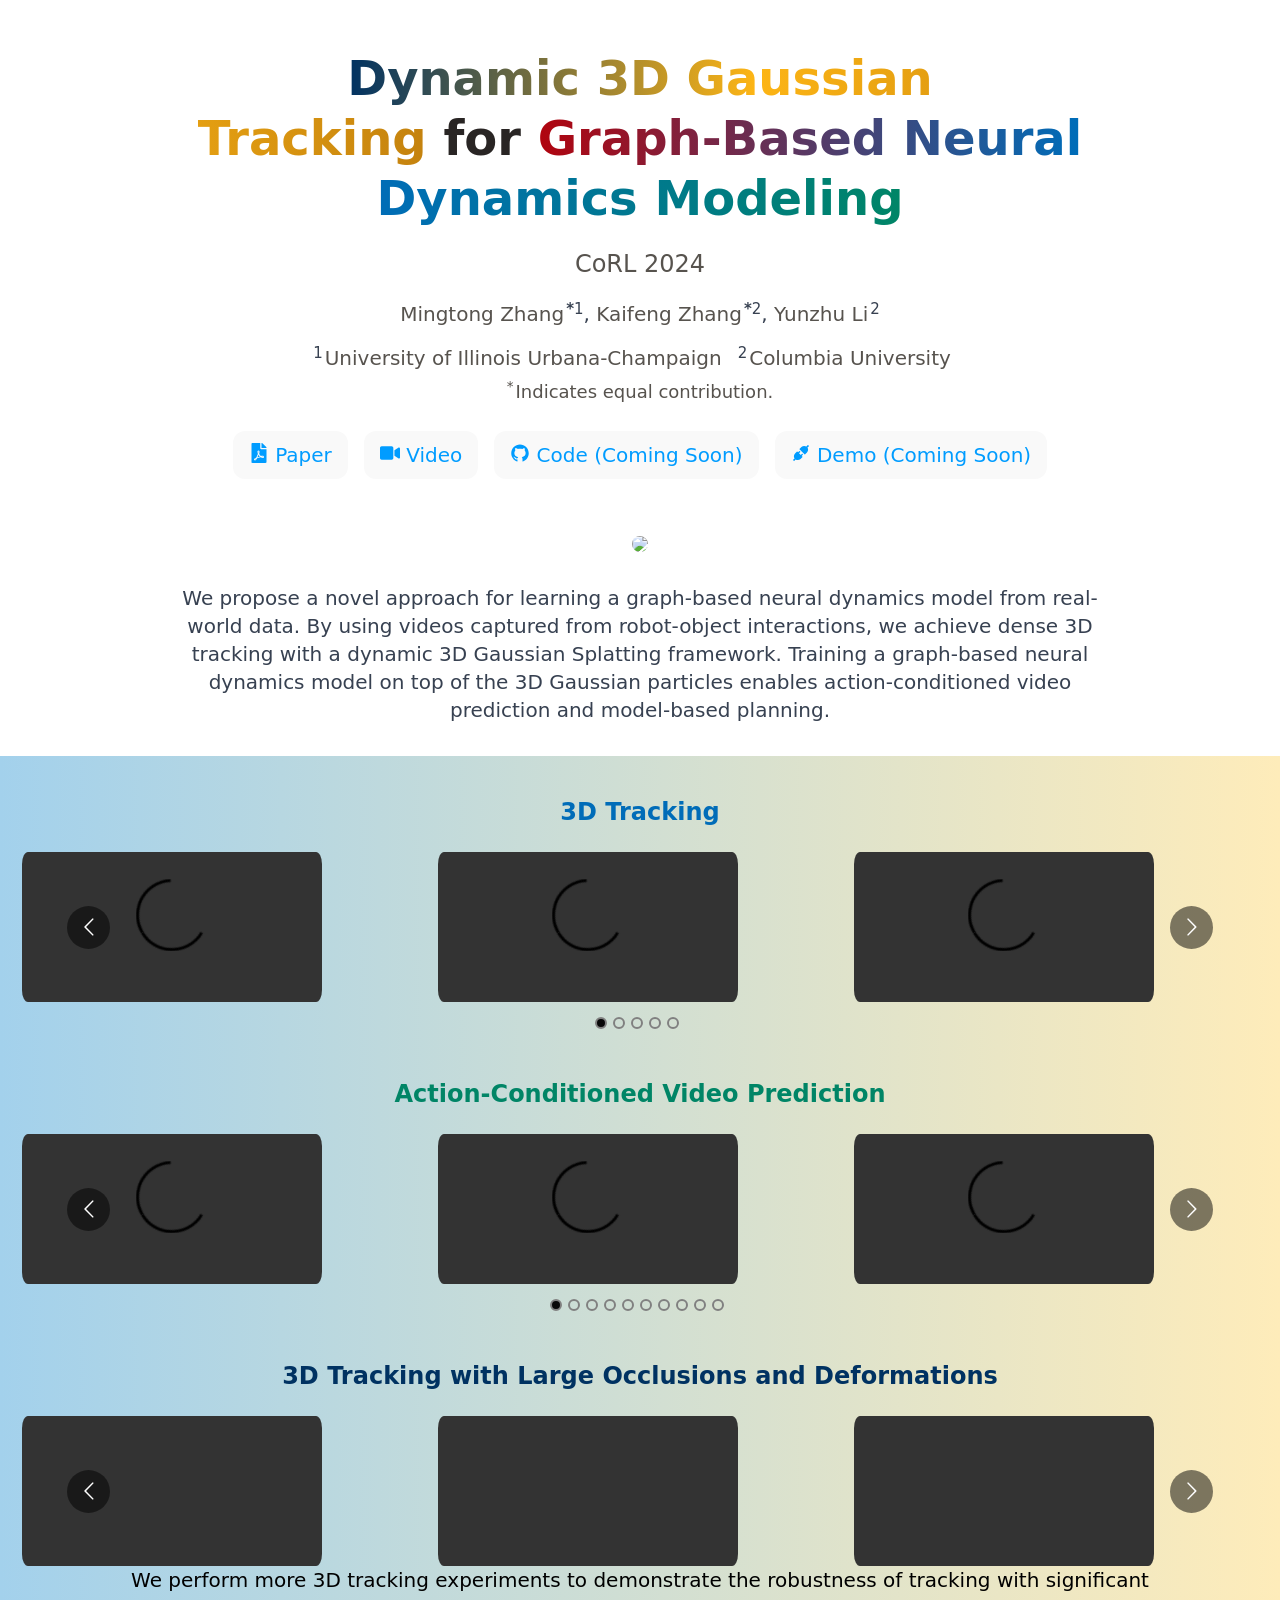
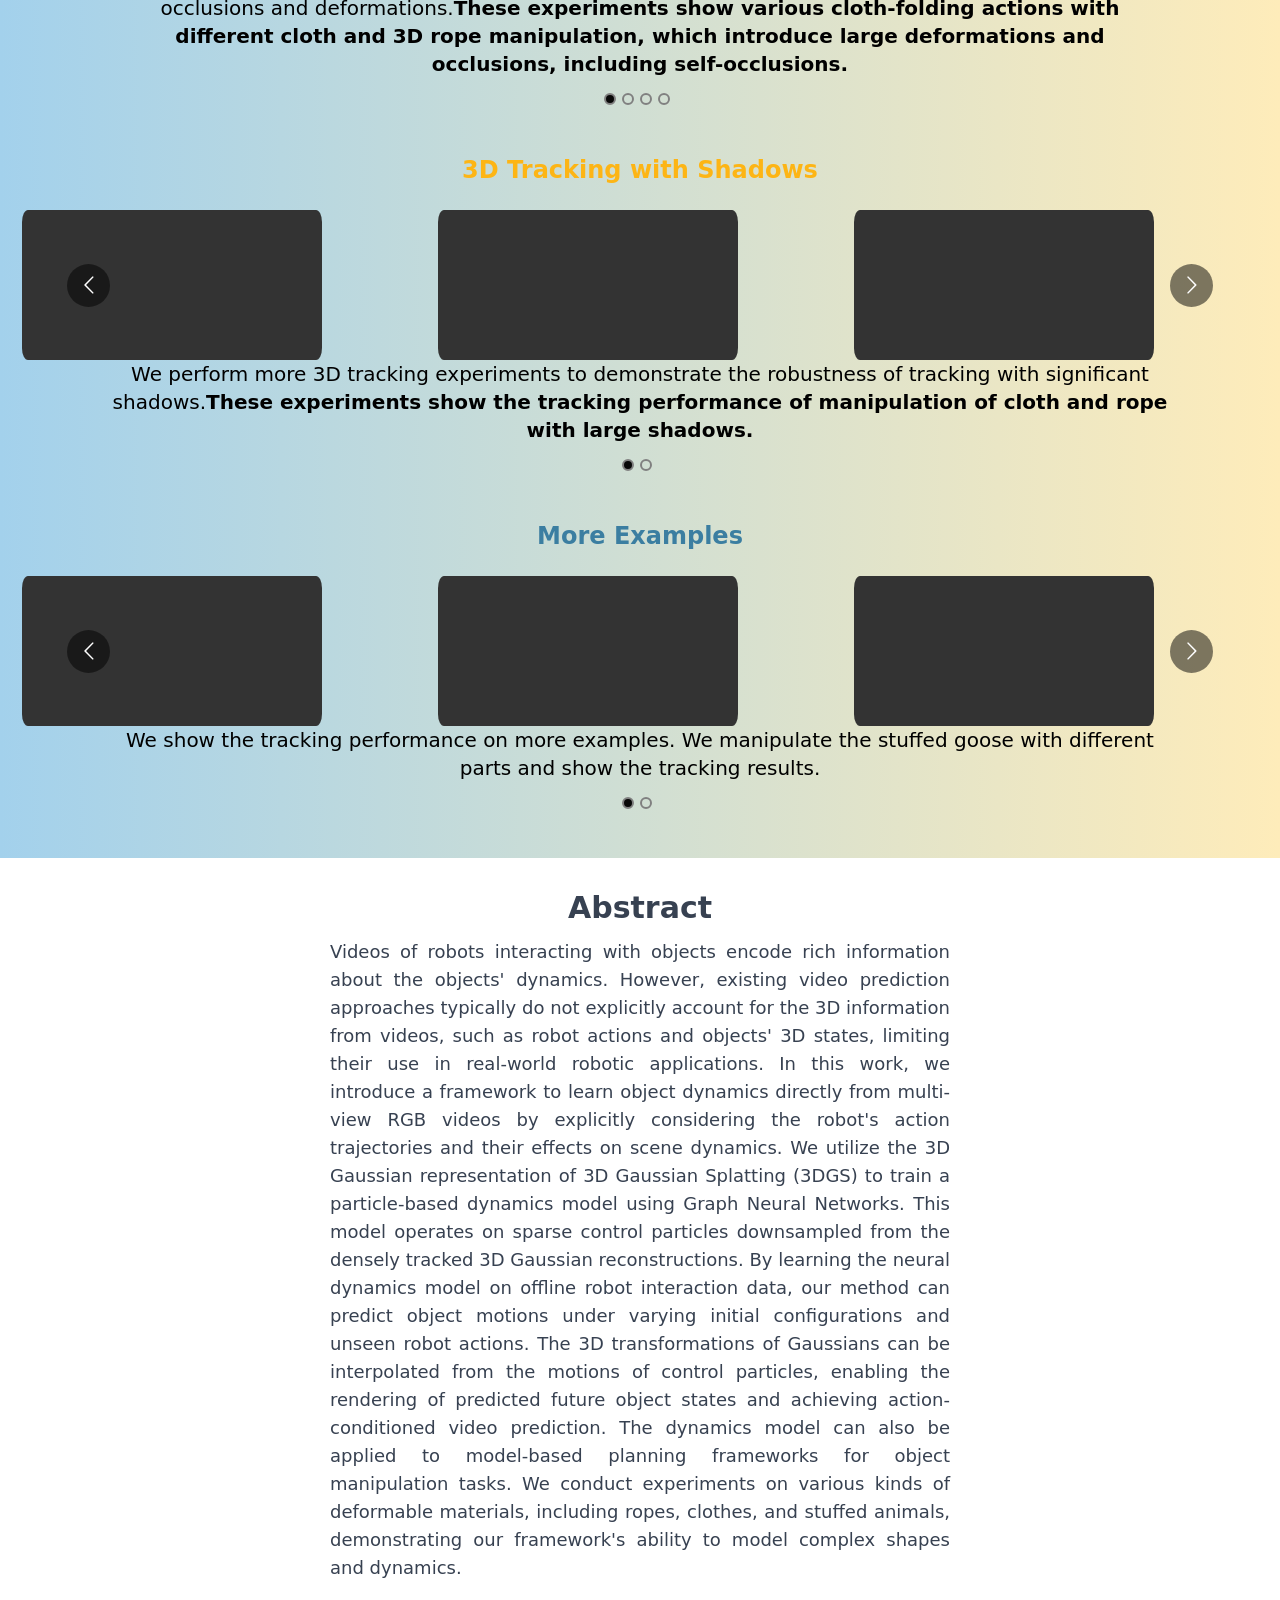
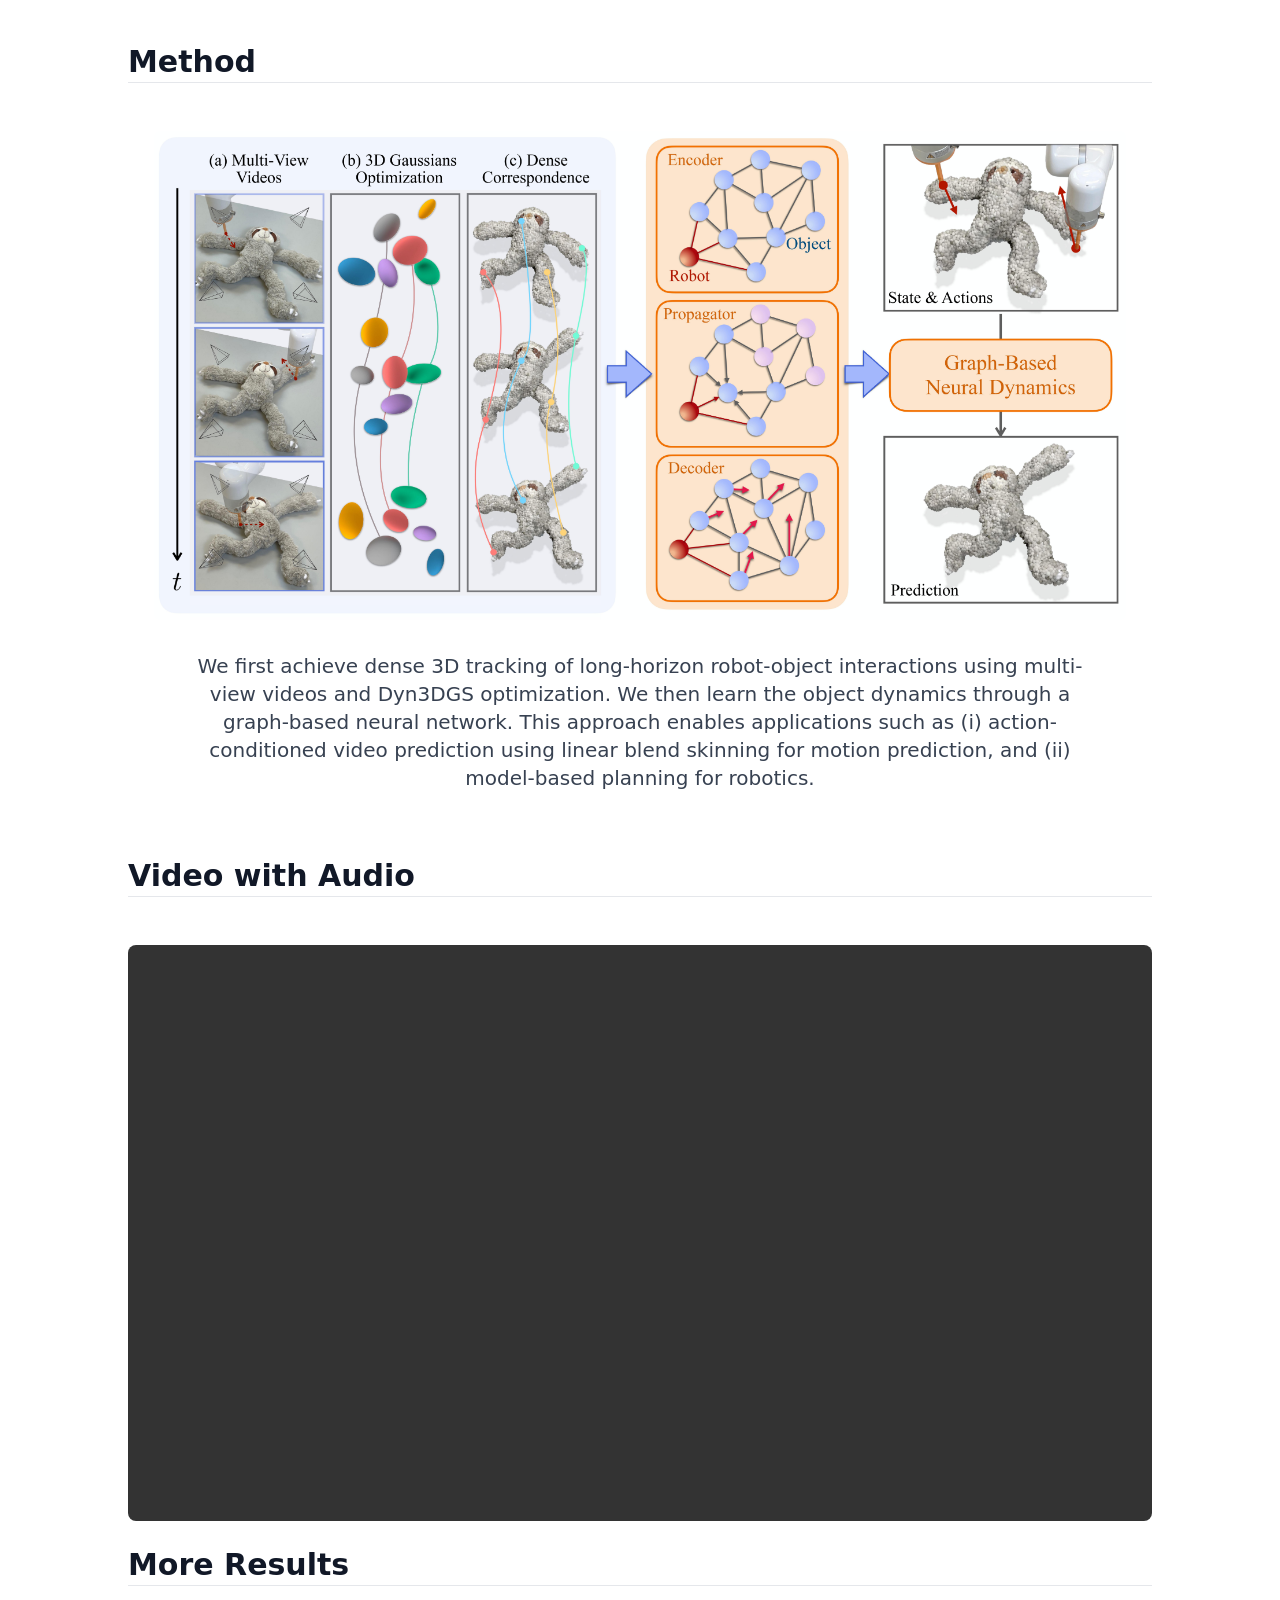
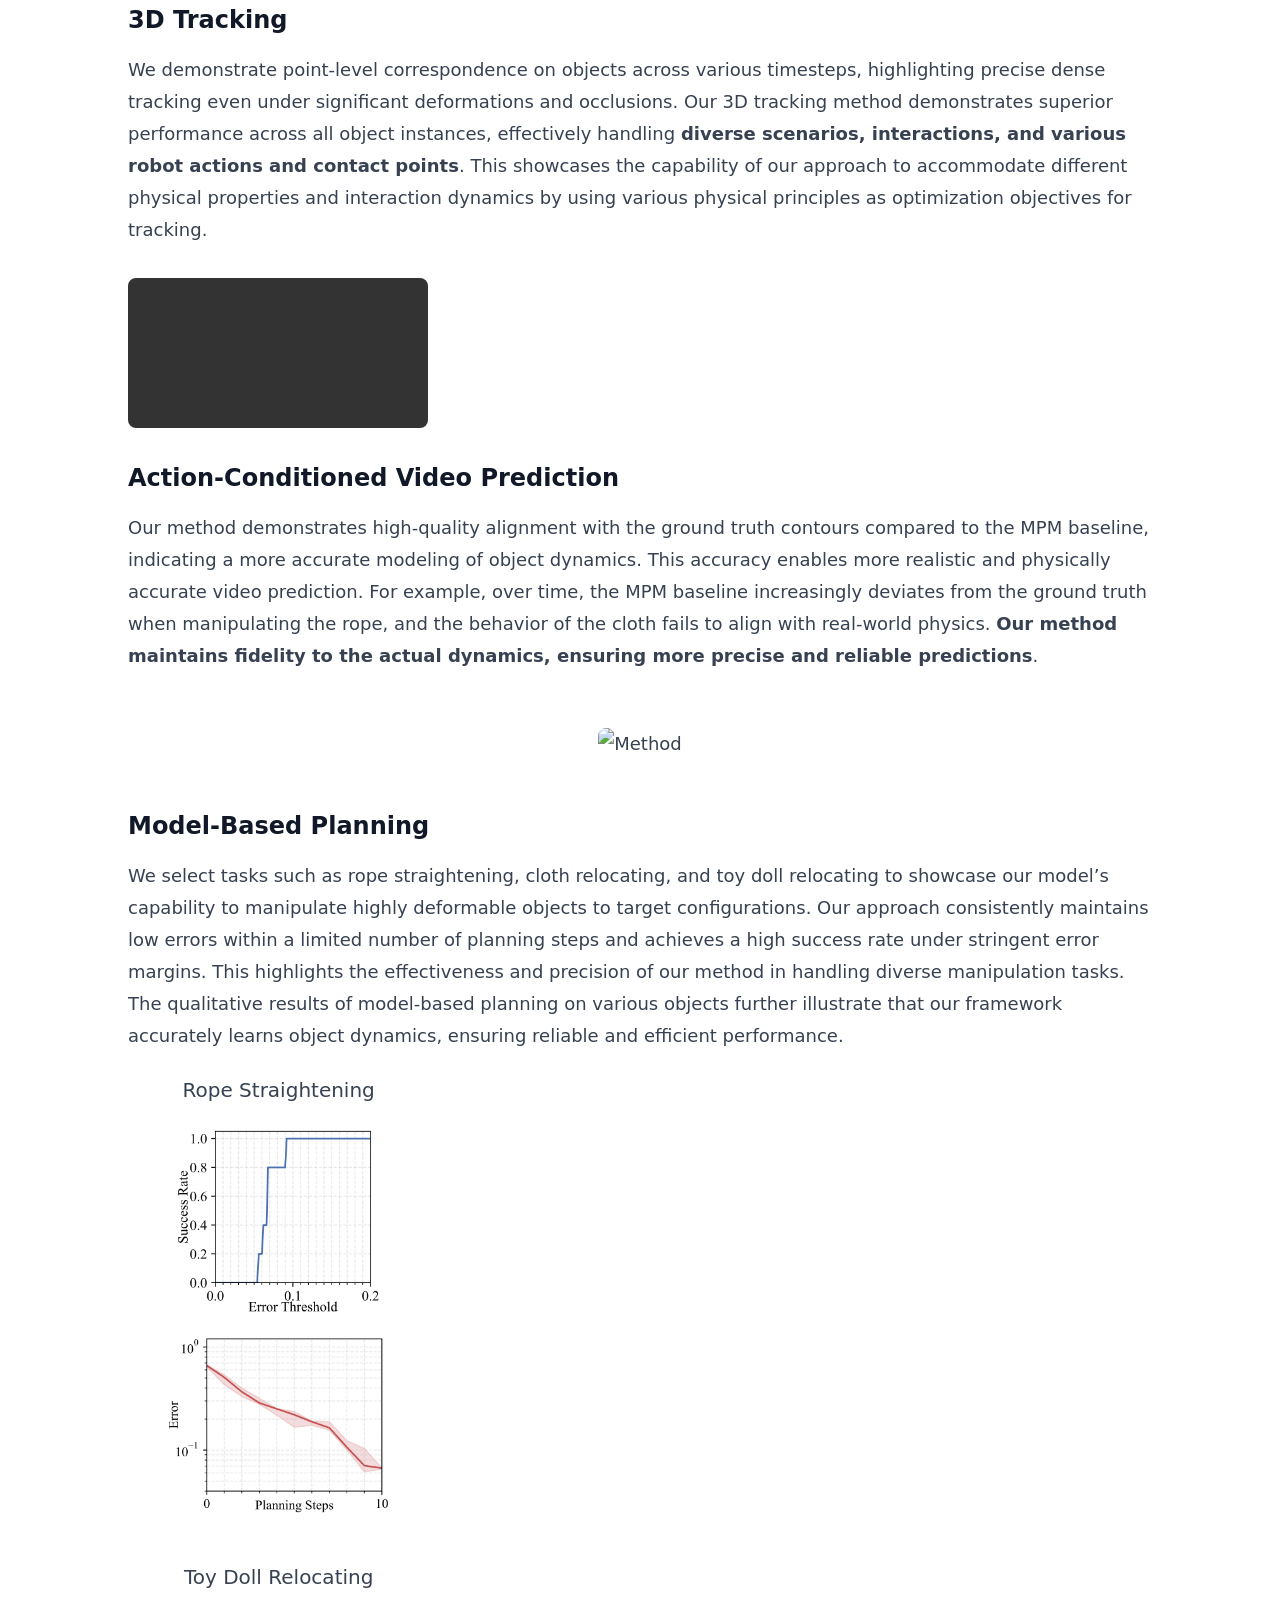
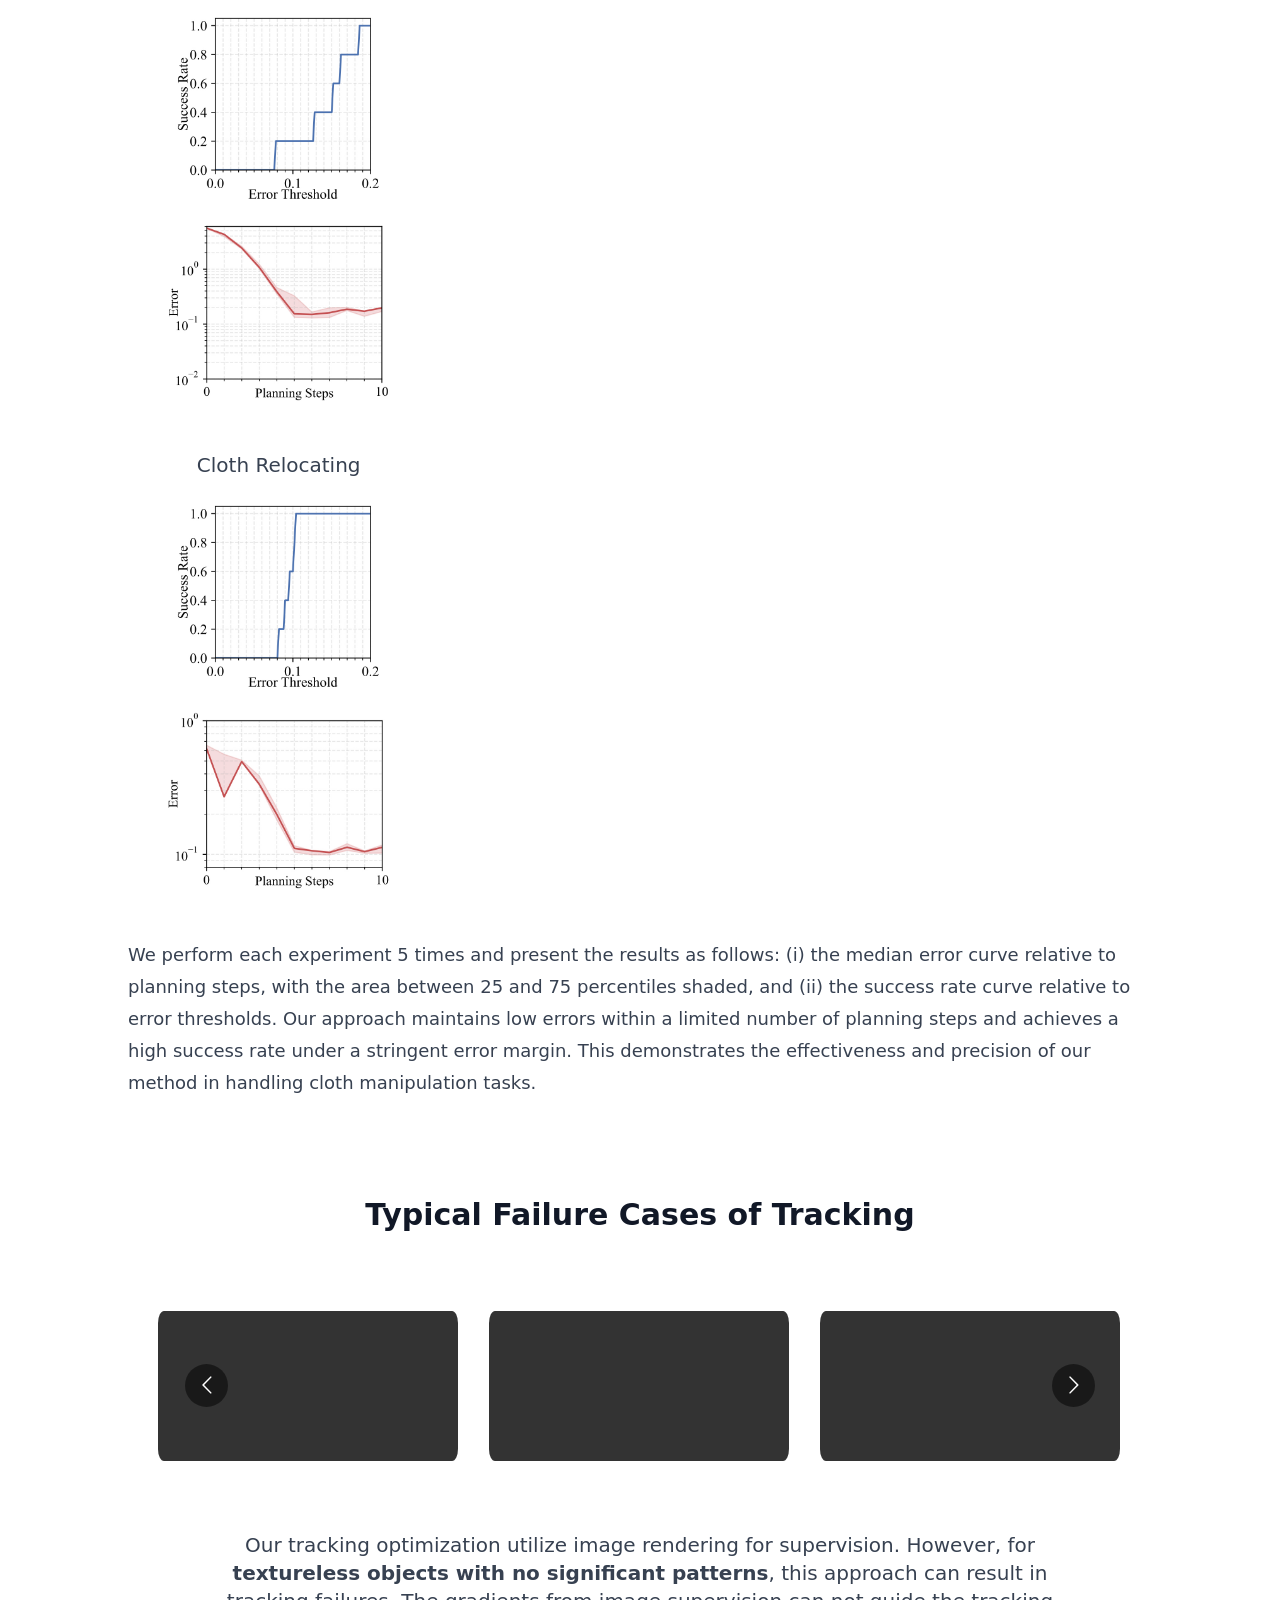
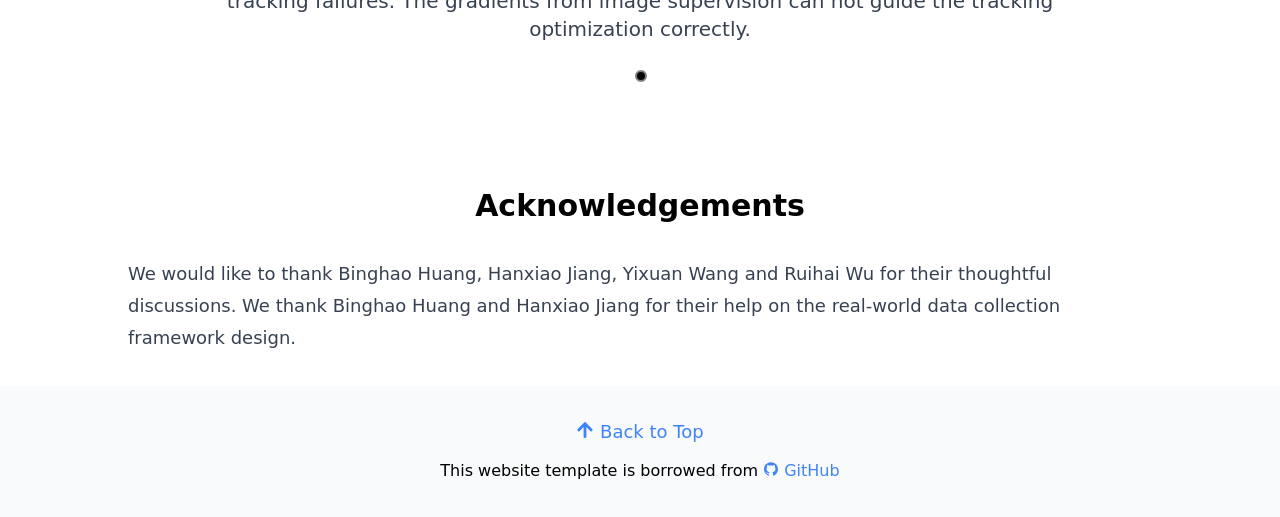
==== commit 5f4556f5: "Updates" ====
--- a/index.html
+++ b/index.html
@@ -1,6 +1,6 @@
 <!DOCTYPE html><html><head><meta charSet="utf-8"/><meta http-equiv="x-ua-compatible" content="ie=edge"/><meta name="viewport" content="width=device-width, initial-scale=1, shrink-to-fit=no"/><meta name="generator" content="Gatsby 5.10.0"/><style data-href="/styles.0b8fc1e6c5701a82bb48.css" data-identity="gatsby-global-css">/*
 ! tailwindcss v3.3.2 | MIT License | https://tailwindcss.com
-*/*,:after,:before{border:0 solid #e5e7eb;box-sizing:border-box}:after,:before{--tw-content:""}html{-webkit-text-size-adjust:100%;font-feature-settings:normal;font-family:ui-sans-serif,system-ui,-apple-system,BlinkMacSystemFont,Segoe UI,Roboto,Helvetica Neue,Arial,Noto Sans,sans-serif,Apple Color Emoji,Segoe UI Emoji,Segoe UI Symbol,Noto Color Emoji;font-variation-settings:normal;line-height:1.5;-moz-tab-size:4;-o-tab-size:4;tab-size:4}body{line-height:inherit;margin:0}hr{border-top-width:1px;color:inherit;height:0}abbr:where([title]){-webkit-text-decoration:underline dotted;text-decoration:underline dotted}h1,h2,h3,h4,h5,h6{font-size:inherit;font-weight:inherit}a{color:inherit;text-decoration:inherit}b,strong{font-weight:bolder}code,kbd,pre,samp{font-family:ui-monospace,SFMono-Regular,Menlo,Monaco,Consolas,Liberation Mono,Courier New,monospace;font-size:1em}small{font-size:80%}sub,sup{font-size:75%;line-height:0;position:relative;vertical-align:baseline}sub{bottom:-.25em}sup{top:-.5em}table{border-collapse:collapse;border-color:inherit;text-indent:0}button,input,optgroup,select,textarea{color:inherit;font-family:inherit;font-size:100%;font-weight:inherit;line-height:inherit;margin:0;padding:0}button,select{text-transform:none}[type=button],[type=reset],[type=submit],button{-webkit-appearance:button;background-color:transparent;background-image:none}:-moz-focusring{outline:auto}:-moz-ui-invalid{box-shadow:none}progress{vertical-align:baseline}::-webkit-inner-spin-button,::-webkit-outer-spin-button{height:auto}[type=search]{-webkit-appearance:textfield;outline-offset:-2px}::-webkit-search-decoration{-webkit-appearance:none}::-webkit-file-upload-button{-webkit-appearance:button;font:inherit}summary{display:list-item}blockquote,dd,dl,figure,h1,h2,h3,h4,h5,h6,hr,p,pre{margin:0}fieldset{margin:0}fieldset,legend{padding:0}menu,ol,ul{list-style:none;margin:0;padding:0}textarea{resize:vertical}input::-moz-placeholder,textarea::-moz-placeholder{color:#9ca3af}input::placeholder,textarea::placeholder{color:#9ca3af}[role=button],button{cursor:pointer}:disabled{cursor:default}audio,canvas,embed,iframe,img,object,svg,video{display:block;vertical-align:middle}img,video{height:auto;max-width:100%}[hidden]{display:none}::-webkit-datetime-edit,::-webkit-datetime-edit-day-field,::-webkit-datetime-edit-hour-field,::-webkit-datetime-edit-meridiem-field,::-webkit-datetime-edit-millisecond-field,::-webkit-datetime-edit-minute-field,::-webkit-datetime-edit-month-field,::-webkit-datetime-edit-second-field,::-webkit-datetime-edit-year-field{padding-bottom:0;padding-top:0}select{background-image:url("data:image/svg+xml;charset=utf-8,%3Csvg xmlns='http://www.w3.org/2000/svg' fill='none' viewBox='0 0 20 20'%3E%3Cpath stroke='%236B7280' stroke-linecap='round' stroke-linejoin='round' stroke-width='1.5' d='m6 8 4 4 4-4'/%3E%3C/svg%3E");background-position:right .5rem center;background-repeat:no-repeat;background-size:1.5em 1.5em;padding-right:2.5rem;-webkit-print-color-adjust:exact;print-color-adjust:exact}[type=checkbox]:checked,[type=radio]:checked{background-color:currentColor;background-position:50%;background-repeat:no-repeat;background-size:100% 100%;border-color:transparent}[type=checkbox]:checked{background-image:url("data:image/svg+xml;charset=utf-8,%3Csvg xmlns='http://www.w3.org/2000/svg' fill='%23fff' viewBox='0 0 16 16'%3E%3Cpath d='M12.207 4.793a1 1 0 0 1 0 1.414l-5 5a1 1 0 0 1-1.414 0l-2-2a1 1 0 0 1 1.414-1.414L6.5 9.086l4.293-4.293a1 1 0 0 1 1.414 0z'/%3E%3C/svg%3E")}[type=checkbox]:checked:focus,[type=checkbox]:checked:hover,[type=radio]:checked:focus,[type=radio]:checked:hover{background-color:currentColor;border-color:transparent}[type=checkbox]:indeterminate{background-image:url("data:image/svg+xml;charset=utf-8,%3Csvg xmlns='http://www.w3.org/2000/svg' fill='none' viewBox='0 0 16 16'%3E%3Cpath stroke='%23fff' stroke-linecap='round' stroke-linejoin='round' stroke-width='2' d='M4 8h8'/%3E%3C/svg%3E");background-size:100% 100%}[type=file]:focus{outline:1px solid ButtonText;outline:1px auto -webkit-focus-ring-color}[multiple],[type=date],[type=datetime-local],[type=email],[type=month],[type=number],[type=password],[type=search],[type=tel],[type=text],[type=time],[type=url],[type=week],select,textarea{--tw-shadow:0 0 #0000;-webkit-appearance:none;-moz-appearance:none;appearance:none;background-color:#fff;border-color:#6b7280;border-radius:0;border-width:1px;font-size:1rem;line-height:1.5rem;padding:.5rem .75rem}[multiple]:focus,[type=date]:focus,[type=datetime-local]:focus,[type=email]:focus,[type=month]:focus,[type=number]:focus,[type=password]:focus,[type=search]:focus,[type=tel]:focus,[type=text]:focus,[type=time]:focus,[type=url]:focus,[type=week]:focus,select:focus,textarea:focus{--tw-ring-inset:var(--tw-empty,/*!*/ /*!*/);--tw-ring-offset-width:0px;--tw-ring-offset-color:#fff;--tw-ring-color:#1c64f2;--tw-ring-offset-shadow:var(--tw-ring-inset) 0 0 0 var(--tw-ring-offset-width) var(--tw-ring-offset-color);--tw-ring-shadow:var(--tw-ring-inset) 0 0 0 calc(1px + var(--tw-ring-offset-width)) var(--tw-ring-color);border-color:#1c64f2;box-shadow:var(--tw-ring-offset-shadow),var(--tw-ring-shadow),var(--tw-shadow);outline:2px solid transparent;outline-offset:2px}input::-moz-placeholder,textarea::-moz-placeholder{color:#6b7280;opacity:1}input::placeholder,textarea::placeholder{color:#6b7280;opacity:1}::-webkit-datetime-edit-fields-wrapper{padding:0}::-webkit-date-and-time-value{min-height:1.5em}select:not([size]){background-image:url("data:image/svg+xml;charset=utf-8,%3Csvg xmlns='http://www.w3.org/2000/svg' fill='none' aria-hidden='true' viewBox='0 0 10 6'%3E%3Cpath stroke='%236B7280' stroke-linecap='round' stroke-linejoin='round' stroke-width='2' d='m1 1 4 4 4-4'/%3E%3C/svg%3E");background-position:right .75rem center;background-repeat:no-repeat;background-size:.75em .75em;padding-right:2.5rem;-webkit-print-color-adjust:exact;print-color-adjust:exact}[multiple]{background-image:none;background-position:0 0;background-repeat:unset;background-size:initial;padding-right:.75rem;-webkit-print-color-adjust:unset;print-color-adjust:unset}[type=checkbox],[type=radio]{--tw-shadow:0 0 #0000;-webkit-appearance:none;-moz-appearance:none;appearance:none;background-color:#fff;background-origin:border-box;border-color:#6b7280;border-width:1px;color:#1c64f2;display:inline-block;flex-shrink:0;height:1rem;padding:0;-webkit-print-color-adjust:exact;print-color-adjust:exact;-webkit-user-select:none;-moz-user-select:none;user-select:none;vertical-align:middle;width:1rem}[type=checkbox]{border-radius:0}[type=radio]{border-radius:100%}[type=checkbox]:focus,[type=radio]:focus{--tw-ring-inset:var(--tw-empty,/*!*/ /*!*/);--tw-ring-offset-width:2px;--tw-ring-offset-color:#fff;--tw-ring-color:#1c64f2;--tw-ring-offset-shadow:var(--tw-ring-inset) 0 0 0 var(--tw-ring-offset-width) var(--tw-ring-offset-color);--tw-ring-shadow:var(--tw-ring-inset) 0 0 0 calc(2px + var(--tw-ring-offset-width)) var(--tw-ring-color);box-shadow:var(--tw-ring-offset-shadow),var(--tw-ring-shadow),var(--tw-shadow);outline:2px solid transparent;outline-offset:2px}.dark [type=checkbox]:checked,.dark [type=radio]:checked,[type=checkbox]:checked,[type=radio]:checked{background-color:currentColor;background-position:50%;background-repeat:no-repeat;background-size:.55em .55em;border-color:transparent}[type=checkbox]:checked{background-image:url("data:image/svg+xml;charset=utf-8,%3Csvg xmlns='http://www.w3.org/2000/svg' fill='none' aria-hidden='true' viewBox='0 0 16 12'%3E%3Cpath stroke='%23fff' stroke-linecap='round' stroke-linejoin='round' stroke-width='3' d='M1 5.917 5.724 10.5 15 1.5'/%3E%3C/svg%3E");background-repeat:no-repeat;background-size:.55em .55em;-webkit-print-color-adjust:exact;print-color-adjust:exact}.dark [type=radio]:checked,[type=radio]:checked{background-image:url("data:image/svg+xml;charset=utf-8,%3Csvg xmlns='http://www.w3.org/2000/svg' fill='%23fff' viewBox='0 0 16 16'%3E%3Ccircle cx='8' cy='8' r='3'/%3E%3C/svg%3E");background-size:1em 1em}[type=checkbox]:indeterminate{background-color:currentColor;background-image:url("data:image/svg+xml;charset=utf-8,%3Csvg xmlns='http://www.w3.org/2000/svg' fill='none' aria-hidden='true' viewBox='0 0 16 12'%3E%3Cpath stroke='%23fff' stroke-linecap='round' stroke-linejoin='round' stroke-width='3' d='M1 5.917 5.724 10.5 15 1.5'/%3E%3C/svg%3E");background-position:50%;background-repeat:no-repeat;background-size:.55em .55em;border-color:transparent;-webkit-print-color-adjust:exact;print-color-adjust:exact}[type=checkbox]:indeterminate:focus,[type=checkbox]:indeterminate:hover{background-color:currentColor;border-color:transparent}[type=file]{background:unset;border-color:inherit;border-radius:0;border-width:0;font-size:unset;line-height:inherit;padding:0}[type=file]:focus{outline:1px auto inherit}input[type=file]::file-selector-button{-webkit-margin-start:-1rem;-webkit-margin-end:1rem;background:#1f2937;border:0;color:#fff;cursor:pointer;font-size:.875rem;font-weight:500;margin-inline-end:1rem;margin-inline-start:-1rem;padding:.625rem 1rem .625rem 2rem}input[type=file]::file-selector-button:hover{background:#374151}.dark input[type=file]::file-selector-button{background:#4b5563;color:#fff}.dark input[type=file]::file-selector-button:hover{background:#6b7280}input[type=range]::-webkit-slider-thumb{appearance:none;-moz-appearance:none;-webkit-appearance:none;background:#1c64f2;border:0;border-radius:9999px;cursor:pointer;height:1.25rem;width:1.25rem}input[type=range]:disabled::-webkit-slider-thumb{background:#9ca3af}.dark input[type=range]:disabled::-webkit-slider-thumb{background:#6b7280}input[type=range]:focus::-webkit-slider-thumb{--tw-ring-offset-shadow:var(--tw-ring-inset) 0 0 0 var(--tw-ring-offset-width) var(--tw-ring-offset-color);--tw-ring-shadow:var(--tw-ring-inset) 0 0 0 calc(4px + var(--tw-ring-offset-width)) var(--tw-ring-color);--tw-ring-opacity:1px;--tw-ring-color:rgb(164 202 254/var(--tw-ring-opacity));box-shadow:var(--tw-ring-offset-shadow),var(--tw-ring-shadow),var(--tw-shadow,0 0 #0000);outline:2px solid transparent;outline-offset:2px}input[type=range]::-moz-range-thumb{appearance:none;-moz-appearance:none;-webkit-appearance:none;background:#1c64f2;border:0;border-radius:9999px;cursor:pointer;height:1.25rem;width:1.25rem}input[type=range]:disabled::-moz-range-thumb{background:#9ca3af}.dark input[type=range]:disabled::-moz-range-thumb{background:#6b7280}input[type=range]::-moz-range-progress{background:#3f83f8}input[type=range]::-ms-fill-lower{background:#3f83f8}input[type=range].range-sm::-webkit-slider-thumb{height:1rem;width:1rem}input[type=range].range-lg::-webkit-slider-thumb{height:1.5rem;width:1.5rem}input[type=range].range-sm::-moz-range-thumb{height:1rem;width:1rem}input[type=range].range-lg::-moz-range-thumb{height:1.5rem;width:1.5rem}.toggle-bg:after{background:#fff;border-color:#d1d5db;border-radius:9999px;border-width:1px;box-shadow:var(--tw-ring-inset) 0 0 0 calc(var(--tw-ring-offset-width)) var(--tw-ring-color);content:"";height:1.25rem;left:.125rem;position:absolute;top:.125rem;transition-duration:.15s;transition-property:background-color,border-color,color,fill,stroke,opacity,box-shadow,transform,filter,backdrop-filter,-webkit-backdrop-filter;width:1.25rem}input:checked+.toggle-bg:after{border-color:#fff;transform:translateX(100%)}input:checked+.toggle-bg{background:#1c64f2;border-color:#1c64f2}[data-tooltip-style^=light]+.tooltip>.tooltip-arrow:before{border-color:#e5e7eb;border-style:solid}[data-tooltip-style^=light]+.tooltip[data-popper-placement^=top]>.tooltip-arrow:before{border-bottom-width:1px;border-right-width:1px}[data-tooltip-style^=light]+.tooltip[data-popper-placement^=right]>.tooltip-arrow:before{border-bottom-width:1px;border-left-width:1px}[data-tooltip-style^=light]+.tooltip[data-popper-placement^=bottom]>.tooltip-arrow:before{border-left-width:1px;border-top-width:1px}[data-tooltip-style^=light]+.tooltip[data-popper-placement^=left]>.tooltip-arrow:before{border-right-width:1px;border-top-width:1px}.tooltip[data-popper-placement^=top]>.tooltip-arrow{bottom:-4px}.tooltip[data-popper-placement^=bottom]>.tooltip-arrow{top:-4px}.tooltip[data-popper-placement^=left]>.tooltip-arrow{right:-4px}.tooltip[data-popper-placement^=right]>.tooltip-arrow{left:-4px}.tooltip.invisible>.tooltip-arrow:before{visibility:hidden}[data-popper-arrow],[data-popper-arrow]:before{background:inherit;height:8px;position:absolute;width:8px}[data-popper-arrow]{visibility:hidden}[data-popper-arrow]:after,[data-popper-arrow]:before{content:"";transform:rotate(45deg);visibility:visible}[data-popper-arrow]:after{background:inherit;height:9px;position:absolute;width:9px}[role=tooltip]>[data-popper-arrow]:before{border-color:#e5e7eb;border-style:solid}.dark [role=tooltip]>[data-popper-arrow]:before{border-color:#4b5563;border-style:solid}[role=tooltip]>[data-popper-arrow]:after{border-color:#e5e7eb;border-style:solid}.dark [role=tooltip]>[data-popper-arrow]:after{border-color:#4b5563;border-style:solid}[data-popover][role=tooltip][data-popper-placement^=top]>[data-popper-arrow]:after,[data-popover][role=tooltip][data-popper-placement^=top]>[data-popper-arrow]:before{border-bottom-width:1px;border-right-width:1px}[data-popover][role=tooltip][data-popper-placement^=right]>[data-popper-arrow]:after,[data-popover][role=tooltip][data-popper-placement^=right]>[data-popper-arrow]:before{border-bottom-width:1px;border-left-width:1px}[data-popover][role=tooltip][data-popper-placement^=bottom]>[data-popper-arrow]:after,[data-popover][role=tooltip][data-popper-placement^=bottom]>[data-popper-arrow]:before{border-left-width:1px;border-top-width:1px}[data-popover][role=tooltip][data-popper-placement^=left]>[data-popper-arrow]:after,[data-popover][role=tooltip][data-popper-placement^=left]>[data-popper-arrow]:before{border-right-width:1px;border-top-width:1px}[data-popover][role=tooltip][data-popper-placement^=top]>[data-popper-arrow]{bottom:-5px}[data-popover][role=tooltip][data-popper-placement^=bottom]>[data-popper-arrow]{top:-5px}[data-popover][role=tooltip][data-popper-placement^=left]>[data-popper-arrow]{right:-5px}[data-popover][role=tooltip][data-popper-placement^=right]>[data-popper-arrow]{left:-5px}[role=tooltip].invisible>[data-popper-arrow]:after,[role=tooltip].invisible>[data-popper-arrow]:before{visibility:hidden}*,:after,:before{--tw-border-spacing-x:0;--tw-border-spacing-y:0;--tw-translate-x:0;--tw-translate-y:0;--tw-rotate:0;--tw-skew-x:0;--tw-skew-y:0;--tw-scale-x:1;--tw-scale-y:1;--tw-pan-x: ;--tw-pan-y: ;--tw-pinch-zoom: ;--tw-scroll-snap-strictness:proximity;--tw-gradient-from-position: ;--tw-gradient-via-position: ;--tw-gradient-to-position: ;--tw-ordinal: ;--tw-slashed-zero: ;--tw-numeric-figure: ;--tw-numeric-spacing: ;--tw-numeric-fraction: ;--tw-ring-inset: ;--tw-ring-offset-width:0px;--tw-ring-offset-color:#fff;--tw-ring-color:rgba(63,131,248,.5);--tw-ring-offset-shadow:0 0 #0000;--tw-ring-shadow:0 0 #0000;--tw-shadow:0 0 #0000;--tw-shadow-colored:0 0 #0000;--tw-blur: ;--tw-brightness: ;--tw-contrast: ;--tw-grayscale: ;--tw-hue-rotate: ;--tw-invert: ;--tw-saturate: ;--tw-sepia: ;--tw-drop-shadow: ;--tw-backdrop-blur: ;--tw-backdrop-brightness: ;--tw-backdrop-contrast: ;--tw-backdrop-grayscale: ;--tw-backdrop-hue-rotate: ;--tw-backdrop-invert: ;--tw-backdrop-opacity: ;--tw-backdrop-saturate: ;--tw-backdrop-sepia: }::backdrop{--tw-border-spacing-x:0;--tw-border-spacing-y:0;--tw-translate-x:0;--tw-translate-y:0;--tw-rotate:0;--tw-skew-x:0;--tw-skew-y:0;--tw-scale-x:1;--tw-scale-y:1;--tw-pan-x: ;--tw-pan-y: ;--tw-pinch-zoom: ;--tw-scroll-snap-strictness:proximity;--tw-gradient-from-position: ;--tw-gradient-via-position: ;--tw-gradient-to-position: ;--tw-ordinal: ;--tw-slashed-zero: ;--tw-numeric-figure: ;--tw-numeric-spacing: ;--tw-numeric-fraction: ;--tw-ring-inset: ;--tw-ring-offset-width:0px;--tw-ring-offset-color:#fff;--tw-ring-color:rgba(63,131,248,.5);--tw-ring-offset-shadow:0 0 #0000;--tw-ring-shadow:0 0 #0000;--tw-shadow:0 0 #0000;--tw-shadow-colored:0 0 #0000;--tw-blur: ;--tw-brightness: ;--tw-contrast: ;--tw-grayscale: ;--tw-hue-rotate: ;--tw-invert: ;--tw-saturate: ;--tw-sepia: ;--tw-drop-shadow: ;--tw-backdrop-blur: ;--tw-backdrop-brightness: ;--tw-backdrop-contrast: ;--tw-backdrop-grayscale: ;--tw-backdrop-hue-rotate: ;--tw-backdrop-invert: ;--tw-backdrop-opacity: ;--tw-backdrop-saturate: ;--tw-backdrop-sepia: }html{scroll-behavior:smooth}.container{width:100%}@media (min-width:640px){.container{max-width:640px}}@media (min-width:768px){.container{max-width:768px}}@media (min-width:1024px){.container{max-width:1024px}}@media (min-width:1280px){.container{max-width:1280px}}@media (min-width:1536px){.container{max-width:1536px}}.aspect-h-9{--tw-aspect-h:9}.aspect-w-16{--tw-aspect-w:16;padding-bottom:calc(var(--tw-aspect-h)/var(--tw-aspect-w)*100%);position:relative}.aspect-w-16>*{bottom:0;height:100%;left:0;position:absolute;right:0;top:0;width:100%}.format{color:var(--tw-prose-body);max-width:65ch}.format :where(p):not(:where([class~=not-format] *)){margin-bottom:1.25em;margin-top:1.25em}.format :where([class~=lead]):not(:where([class~=not-format] *)){color:var(--tw-prose-lead);font-size:1.25em;line-height:1.6;margin-bottom:1.2em;margin-top:1.2em}.format :where(a):not(:where([class~=not-format] *)){color:var(--tw-prose-links);font-weight:500;text-decoration:underline}.format :where(strong):not(:where([class~=not-format] *)){color:var(--tw-prose-bold);font-weight:600}.format :where(a strong):not(:where([class~=not-format] *)){color:inherit}.format :where(blockquote strong):not(:where([class~=not-format] *)){color:inherit}.format :where(thead th strong):not(:where([class~=not-format] *)){color:inherit}.format :where(ol):not(:where([class~=not-format] *)){list-style-type:decimal;margin-bottom:1.25em;margin-top:1.25em;padding-left:1.625em}.format :where(ol[type=A]):not(:where([class~=not-format] *)){list-style-type:upper-alpha}.format :where(ol[type=a]):not(:where([class~=not-format] *)){list-style-type:lower-alpha}.format :where(ol[type=A s]):not(:where([class~=not-format] *)){list-style-type:upper-alpha}.format :where(ol[type=a s]):not(:where([class~=not-format] *)){list-style-type:lower-alpha}.format :where(ol[type=I]):not(:where([class~=not-format] *)){list-style-type:upper-roman}.format :where(ol[type=i]):not(:where([class~=not-format] *)){list-style-type:lower-roman}.format :where(ol[type=I s]):not(:where([class~=not-format] *)){list-style-type:upper-roman}.format :where(ol[type=i s]):not(:where([class~=not-format] *)){list-style-type:lower-roman}.format :where(ol[type="1"]):not(:where([class~=not-format] *)){list-style-type:decimal}.format :where(ul):not(:where([class~=not-format] *)){list-style-type:disc;margin-bottom:1.25em;margin-top:1.25em;padding-left:1.625em}.format :where(ol>li):not(:where([class~=not-format] *))::marker{color:var(--tw-prose-counters);font-weight:400}.format :where(ul>li):not(:where([class~=not-format] *))::marker{color:var(--tw-prose-bullets)}.format :where(hr):not(:where([class~=not-format] *)){border-color:var(--tw-prose-hr);border-top-width:1px;margin-bottom:3em;margin-top:3em}.format :where(blockquote):not(:where([class~=not-format] *)){border-left-color:var(--tw-prose-quote-borders);border-left-width:.25rem;color:var(--tw-prose-quotes);font-style:italic;font-weight:500;margin-bottom:1.6em;margin-top:1.6em;padding-left:1em;quotes:"\201C""\201D""\2018""\2019"}.format :where(blockquote p:first-of-type):not(:where([class~=not-format] *)):before{content:open-quote}.format :where(blockquote p:last-of-type):not(:where([class~=not-format] *)):after{content:close-quote}.format :where(h1):not(:where([class~=not-format] *)){color:var(--tw-prose-headings);font-size:2.25em;font-weight:800;line-height:1.1111111;margin-bottom:.8888889em;margin-top:0}.format :where(h1 strong):not(:where([class~=not-format] *)){color:inherit;font-weight:900}.format :where(h2):not(:where([class~=not-format] *)){color:var(--tw-prose-headings);font-size:1.5em;font-weight:700;line-height:1.3333333;margin-bottom:1em;margin-top:2em}.format :where(h2 strong):not(:where([class~=not-format] *)){color:inherit;font-weight:800}.format :where(h3):not(:where([class~=not-format] *)){color:var(--tw-prose-headings);font-size:1.25em;font-weight:600;line-height:1.6;margin-bottom:.6em;margin-top:1.6em}.format :where(h3 strong):not(:where([class~=not-format] *)){color:inherit;font-weight:700}.format :where(h4):not(:where([class~=not-format] *)){color:var(--tw-prose-headings);font-weight:600;line-height:1.5;margin-bottom:.5em;margin-top:1.5em}.format :where(h4 strong):not(:where([class~=not-format] *)){color:inherit;font-weight:700}.format :where(img):not(:where([class~=not-format] *)){margin-bottom:2em;margin-top:2em}.format :where(figure>*):not(:where([class~=not-format] *)){margin-bottom:0;margin-top:0}.format :where(figcaption):not(:where([class~=not-format] *)){color:var(--tw-prose-captions);font-size:.875em;line-height:1.4285714;margin-top:.8571429em}.format :where(code):not(:where([class~=not-format] *)){color:var(--tw-prose-code);font-size:.875em;font-weight:600}.format :where(code):not(:where([class~=not-format] *)):before{content:"`"}.format :where(code):not(:where([class~=not-format] *)):after{content:"`"}.format :where(a code):not(:where([class~=not-format] *)){color:inherit}.format :where(h1 code):not(:where([class~=not-format] *)){color:inherit}.format :where(h2 code):not(:where([class~=not-format] *)){color:inherit;font-size:.875em}.format :where(h3 code):not(:where([class~=not-format] *)){color:inherit;font-size:.9em}.format :where(h4 code):not(:where([class~=not-format] *)){color:inherit}.format :where(blockquote code):not(:where([class~=not-format] *)){color:inherit}.format :where(thead th code):not(:where([class~=not-format] *)){color:inherit}.format :where(pre):not(:where([class~=not-format] *)){background-color:var(--tw-prose-pre-bg);border-radius:.375rem;color:var(--tw-prose-pre-code);font-size:.875em;font-weight:400;line-height:1.7142857;margin-bottom:1.7142857em;margin-top:1.7142857em;overflow-x:auto;padding:.8571429em 1.1428571em}.format :where(pre code):not(:where([class~=not-format] *)){background-color:transparent;border-radius:0;border-width:0;color:inherit;font-family:inherit;font-size:inherit;font-weight:inherit;line-height:inherit;padding:0}.format :where(pre code):not(:where([class~=not-format] *)):before{content:none}.format :where(pre code):not(:where([class~=not-format] *)):after{content:none}.format :where(table):not(:where([class~=not-format] *)){font-size:.875em;line-height:1.7142857;margin-bottom:2em;margin-top:2em;table-layout:auto;text-align:left;width:100%}.format :where(thead):not(:where([class~=not-format] *)){border-bottom-color:var(--tw-prose-th-borders);border-bottom-width:1px}.format :where(thead th):not(:where([class~=not-format] *)){color:var(--tw-prose-headings);font-weight:600;padding-bottom:.5714286em;padding-left:.5714286em;padding-right:.5714286em;vertical-align:bottom}.format :where(tbody tr):not(:where([class~=not-format] *)){border-bottom-color:var(--tw-prose-td-borders);border-bottom-width:1px}.format :where(tbody tr:last-child):not(:where([class~=not-format] *)){border-bottom-width:0}.format :where(tbody td):not(:where([class~=not-format] *)){vertical-align:baseline}.format :where(tfoot):not(:where([class~=not-format] *)){border-top-color:var(--tw-prose-th-borders);border-top-width:1px}.format :where(tfoot td):not(:where([class~=not-format] *)){vertical-align:top}.format{--tw-prose-body:#374151;--tw-prose-headings:#111827;--tw-prose-lead:#4b5563;--tw-prose-links:#111827;--tw-prose-bold:#111827;--tw-prose-counters:#6b7280;--tw-prose-bullets:#d1d5db;--tw-prose-hr:#e5e7eb;--tw-prose-quotes:#111827;--tw-prose-quote-borders:#e5e7eb;--tw-prose-captions:#6b7280;--tw-prose-code:#111827;--tw-prose-pre-code:#e5e7eb;--tw-prose-pre-bg:#1f2937;--tw-prose-th-borders:#d1d5db;--tw-prose-td-borders:#e5e7eb;--tw-prose-invert-body:#d1d5db;--tw-prose-invert-headings:#fff;--tw-prose-invert-lead:#9ca3af;--tw-prose-invert-links:#fff;--tw-prose-invert-bold:#fff;--tw-prose-invert-counters:#9ca3af;--tw-prose-invert-bullets:#4b5563;--tw-prose-invert-hr:#374151;--tw-prose-invert-quotes:#f3f4f6;--tw-prose-invert-quote-borders:#374151;--tw-prose-invert-captions:#9ca3af;--tw-prose-invert-code:#fff;--tw-prose-invert-pre-code:#d1d5db;--tw-prose-invert-pre-bg:rgba(0,0,0,.5);--tw-prose-invert-th-borders:#4b5563;--tw-prose-invert-td-borders:#374151;font-size:1rem;line-height:1.75}.format :where(video):not(:where([class~=not-format] *)){margin-bottom:2em;margin-top:2em}.format :where(figure):not(:where([class~=not-format] *)){margin-bottom:2em;margin-top:2em}.format :where(li):not(:where([class~=not-format] *)){margin-bottom:.5em;margin-top:.5em}.format :where(ol>li):not(:where([class~=not-format] *)){padding-left:.375em}.format :where(ul>li):not(:where([class~=not-format] *)){padding-left:.375em}.format :where(.format>ul>li p):not(:where([class~=not-format] *)){margin-bottom:.75em;margin-top:.75em}.format :where(.format>ul>li>:first-child):not(:where([class~=not-format] *)){margin-top:1.25em}.format :where(.format>ul>li>:last-child):not(:where([class~=not-format] *)){margin-bottom:1.25em}.format :where(.format>ol>li>:first-child):not(:where([class~=not-format] *)){margin-top:1.25em}.format :where(.format>ol>li>:last-child):not(:where([class~=not-format] *)){margin-bottom:1.25em}.format :where(ul ul,ul ol,ol ul,ol ol):not(:where([class~=not-format] *)){margin-bottom:.75em;margin-top:.75em}.format :where(hr+*):not(:where([class~=not-format] *)){margin-top:0}.format :where(h2+*):not(:where([class~=not-format] *)){margin-top:0}.format :where(h3+*):not(:where([class~=not-format] *)){margin-top:0}.format :where(h4+*):not(:where([class~=not-format] *)){margin-top:0}.format :where(thead th:first-child):not(:where([class~=not-format] *)){padding-left:0}.format :where(thead th:last-child):not(:where([class~=not-format] *)){padding-right:0}.format :where(tbody td,tfoot td):not(:where([class~=not-format] *)){padding:.5714286em}.format :where(tbody td:first-child,tfoot td:first-child):not(:where([class~=not-format] *)){padding-left:0}.format :where(tbody td:last-child,tfoot td:last-child):not(:where([class~=not-format] *)){padding-right:0}.format :where(.format>:first-child):not(:where([class~=not-format] *)){margin-top:0}.format :where(.format>:last-child):not(:where([class~=not-format] *)){margin-bottom:0}.format-sm :where(.format>ul>li p):not(:where([class~=not-format] *)){margin-bottom:.5714286em;margin-top:.5714286em}.format-sm :where(.format>ul>li>:first-child):not(:where([class~=not-format] *)){margin-top:1.1428571em}.format-sm :where(.format>ul>li>:last-child):not(:where([class~=not-format] *)){margin-bottom:1.1428571em}.format-sm :where(.format>ol>li>:first-child):not(:where([class~=not-format] *)){margin-top:1.1428571em}.format-sm :where(.format>ol>li>:last-child):not(:where([class~=not-format] *)){margin-bottom:1.1428571em}.format-sm :where(.format>:first-child):not(:where([class~=not-format] *)){margin-top:0}.format-sm :where(.format>:last-child):not(:where([class~=not-format] *)){margin-bottom:0}.format-base :where(.format>ul>li p):not(:where([class~=not-format] *)){margin-bottom:.75em;margin-top:.75em}.format-base :where(.format>ul>li>:first-child):not(:where([class~=not-format] *)){margin-top:1.25em}.format-base :where(.format>ul>li>:last-child):not(:where([class~=not-format] *)){margin-bottom:1.25em}.format-base :where(.format>ol>li>:first-child):not(:where([class~=not-format] *)){margin-top:1.25em}.format-base :where(.format>ol>li>:last-child):not(:where([class~=not-format] *)){margin-bottom:1.25em}.format-base :where(.format>:first-child):not(:where([class~=not-format] *)){margin-top:0}.format-base :where(.format>:last-child):not(:where([class~=not-format] *)){margin-bottom:0}.format-lg :where(.format>ul>li p):not(:where([class~=not-format] *)){margin-bottom:.8888889em;margin-top:.8888889em}.format-lg :where(.format>ul>li>:first-child):not(:where([class~=not-format] *)){margin-top:1.3333333em}.format-lg :where(.format>ul>li>:last-child):not(:where([class~=not-format] *)){margin-bottom:1.3333333em}.format-lg :where(.format>ol>li>:first-child):not(:where([class~=not-format] *)){margin-top:1.3333333em}.format-lg :where(.format>ol>li>:last-child):not(:where([class~=not-format] *)){margin-bottom:1.3333333em}.format-lg :where(.format>:first-child):not(:where([class~=not-format] *)){margin-top:0}.format-lg :where(.format>:last-child):not(:where([class~=not-format] *)){margin-bottom:0}.format-xl :where(.format>ul>li p):not(:where([class~=not-format] *)){margin-bottom:.8em;margin-top:.8em}.format-xl :where(.format>ul>li>:first-child):not(:where([class~=not-format] *)){margin-top:1.2em}.format-xl :where(.format>ul>li>:last-child):not(:where([class~=not-format] *)){margin-bottom:1.2em}.format-xl :where(.format>ol>li>:first-child):not(:where([class~=not-format] *)){margin-top:1.2em}.format-xl :where(.format>ol>li>:last-child):not(:where([class~=not-format] *)){margin-bottom:1.2em}.format-xl :where(.format>:first-child):not(:where([class~=not-format] *)){margin-top:0}.format-xl :where(.format>:last-child):not(:where([class~=not-format] *)){margin-bottom:0}.format-2xl :where(.format>ul>li p):not(:where([class~=not-format] *)){margin-bottom:.8333333em;margin-top:.8333333em}.format-2xl :where(.format>ul>li>:first-child):not(:where([class~=not-format] *)){margin-top:1.3333333em}.format-2xl :where(.format>ul>li>:last-child):not(:where([class~=not-format] *)){margin-bottom:1.3333333em}.format-2xl :where(.format>ol>li>:first-child):not(:where([class~=not-format] *)){margin-top:1.3333333em}.format-2xl :where(.format>ol>li>:last-child):not(:where([class~=not-format] *)){margin-bottom:1.3333333em}.format-2xl :where(.format>:first-child):not(:where([class~=not-format] *)){margin-top:0}.format-2xl :where(.format>:last-child):not(:where([class~=not-format] *)){margin-bottom:0}.format-blue{--tw-prose-links:#2563eb;--tw-prose-invert-links:#3b82f6}.sr-only{clip:rect(0,0,0,0);border-width:0;height:1px;margin:-1px;overflow:hidden;padding:0;position:absolute;white-space:nowrap;width:1px}.pointer-events-none{pointer-events:none}.invisible{visibility:hidden}.collapse{visibility:collapse}.fixed{position:fixed}.absolute{position:absolute}.relative{position:relative}.inset-y-0{bottom:0;top:0}.-bottom-1{bottom:-.25rem}.-left-1{left:-.25rem}.-left-1\.5{left:-.375rem}.-left-3{left:-.75rem}.-right-1{right:-.25rem}.-top-1{top:-.25rem}.bottom-5{bottom:1.25rem}.left-0{left:0}.left-1\/2{left:50%}.right-0{right:0}.top-0{top:0}.top-1\/2{top:50%}.-z-10{z-index:-10}.z-10{z-index:10}.z-20{z-index:20}.z-50{z-index:50}.float-right{float:right}.m-1{margin:.25rem}.m-3{margin:.75rem}.\!my-0{margin-bottom:0!important;margin-top:0!important}.\!my-4{margin-bottom:1rem!important;margin-top:1rem!important}.-mx-1{margin-left:-.25rem;margin-right:-.25rem}.-mx-1\.5{margin-left:-.375rem;margin-right:-.375rem}.-my-1{margin-bottom:-.25rem;margin-top:-.25rem}.-my-1\.5{margin-bottom:-.375rem;margin-top:-.375rem}.mx-1{margin-left:.25rem;margin-right:.25rem}.mx-2{margin-left:.5rem;margin-right:.5rem}.mx-4{margin-left:1rem;margin-right:1rem}.mx-auto{margin-left:auto;margin-right:auto}.my-1{margin-bottom:.25rem;margin-top:.25rem}.my-3{margin-bottom:.75rem;margin-top:.75rem}.my-3\.5{margin-bottom:.875rem;margin-top:.875rem}.my-6{margin-bottom:1.5rem;margin-top:1.5rem}.\!mb-0{margin-bottom:0!important}.\!mb-2{margin-bottom:.5rem!important}.\!mb-4{margin-bottom:1rem!important}.\!mt-0{margin-top:0!important}.\!mt-2{margin-top:.5rem!important}.\!mt-4{margin-top:1rem!important}.-mb-px{margin-bottom:-1px}.mb-1{margin-bottom:.25rem}.mb-10{margin-bottom:2.5rem}.mb-3{margin-bottom:.75rem}.mb-4{margin-bottom:1rem}.mb-5{margin-bottom:1.25rem}.mb-6{margin-bottom:1.5rem}.ml-0{margin-left:0}.ml-1{margin-left:.25rem}.ml-2{margin-left:.5rem}.ml-3{margin-left:.75rem}.ml-6{margin-left:1.5rem}.ml-auto{margin-left:auto}.mr-0{margin-right:0}.mr-0\.5{margin-right:.125rem}.mr-2{margin-right:.5rem}.mr-3{margin-right:.75rem}.mr-4{margin-right:1rem}.mt-1{margin-top:.25rem}.mt-1\.5{margin-top:.375rem}.mt-2{margin-top:.5rem}.mt-2\.5{margin-top:.625rem}.mt-3{margin-top:.75rem}.mt-4{margin-top:1rem}.mt-6{margin-top:1.5rem}.mt-8{margin-top:2rem}.block{display:block}.inline-block{display:inline-block}.inline{display:inline}.flex{display:flex}.inline-flex{display:inline-flex}.table{display:table}.grid{display:grid}.hidden{display:none}.h-0{height:0}.h-0\.5{height:.125rem}.h-1{height:.25rem}.h-1\.5{height:.375rem}.h-10{height:2.5rem}.h-2{height:.5rem}.h-2\.5{height:.625rem}.h-20{height:5rem}.h-3{height:.75rem}.h-3\.5{height:.875rem}.h-36{height:9rem}.h-4{height:1rem}.h-5{height:1.25rem}.h-6{height:1.5rem}.h-7{height:1.75rem}.h-8{height:2rem}.h-96{height:24rem}.h-auto{height:auto}.h-fit{height:-moz-fit-content;height:fit-content}.h-full{height:100%}.h-min{height:-moz-min-content;height:min-content}.h-modal{height:calc(100% - 2rem)}.h-px{height:1px}.max-h-\[90vh\]{max-height:90vh}.w-10{width:2.5rem}.w-11{width:2.75rem}.w-12{width:3rem}.w-16{width:4rem}.w-2{width:.5rem}.w-2\/4{width:50%}.w-20{width:5rem}.w-3{width:.75rem}.w-3\.5{width:.875rem}.w-36{width:9rem}.w-4{width:1rem}.w-5{width:1.25rem}.w-6{width:1.5rem}.w-64{width:16rem}.w-7{width:1.75rem}.w-8{width:2rem}.w-auto{width:auto}.w-fit{width:-moz-fit-content;width:fit-content}.w-full{width:100%}.max-w-2xl{max-width:42rem}.max-w-3xl{max-width:48rem}.max-w-4xl{max-width:56rem}.max-w-5xl{max-width:64rem}.max-w-6xl{max-width:72rem}.max-w-7xl{max-width:80rem}.max-w-\[100\%\]{max-width:100%}.max-w-\[90\%\]{max-width:90%}.max-w-lg{max-width:32rem}.max-w-md{max-width:28rem}.max-w-sm{max-width:24rem}.max-w-xl{max-width:36rem}.max-w-xs{max-width:20rem}.flex-1{flex:1 1 0%}.flex-shrink-0,.shrink-0{flex-shrink:0}.-translate-x-1\/2{--tw-translate-x:-50%}.-translate-x-1\/2,.-translate-y-1\/2{transform:translate(var(--tw-translate-x),var(--tw-translate-y)) rotate(var(--tw-rotate)) skewX(var(--tw-skew-x)) skewY(var(--tw-skew-y)) scaleX(var(--tw-scale-x)) scaleY(var(--tw-scale-y))}.-translate-y-1\/2{--tw-translate-y:-50%}.rotate-180{--tw-rotate:180deg}.rotate-180,.rotate-45{transform:translate(var(--tw-translate-x),var(--tw-translate-y)) rotate(var(--tw-rotate)) skewX(var(--tw-skew-x)) skewY(var(--tw-skew-y)) scaleX(var(--tw-scale-x)) scaleY(var(--tw-scale-y))}.rotate-45{--tw-rotate:45deg}.transform{transform:translate(var(--tw-translate-x),var(--tw-translate-y)) rotate(var(--tw-rotate)) skewX(var(--tw-skew-x)) skewY(var(--tw-skew-y)) scaleX(var(--tw-scale-x)) scaleY(var(--tw-scale-y))}@keyframes spin{to{transform:rotate(1turn)}}.animate-spin{animation:spin 1s linear infinite}.\!cursor-wait{cursor:wait!important}.cursor-grab{cursor:grab}.cursor-not-allowed{cursor:not-allowed}.cursor-pointer{cursor:pointer}.snap-x{scroll-snap-type:x var(--tw-scroll-snap-strictness)}.snap-mandatory{--tw-scroll-snap-strictness:mandatory}.snap-center{scroll-snap-align:center}.list-none{list-style-type:none}.appearance-none{-webkit-appearance:none;-moz-appearance:none;appearance:none}.grid-cols-4{grid-template-columns:repeat(4,minmax(0,1fr))}.flex-row{flex-direction:row}.flex-col{flex-direction:column}.flex-wrap{flex-wrap:wrap}.content-center{align-content:center}.items-start{align-items:flex-start}.items-end{align-items:flex-end}.items-center{align-items:center}.justify-start{justify-content:flex-start}.justify-end{justify-content:flex-end}.justify-center{justify-content:center}.justify-between{justify-content:space-between}.justify-items-center{justify-items:center}.gap-1{gap:.25rem}.gap-2{gap:.5rem}.gap-4{gap:1rem}.-space-x-4>:not([hidden])~:not([hidden]){--tw-space-x-reverse:0;margin-left:calc(-1rem*(1 - var(--tw-space-x-reverse)));margin-right:calc(-1rem*var(--tw-space-x-reverse))}.-space-x-px>:not([hidden])~:not([hidden]){--tw-space-x-reverse:0;margin-left:calc(-1px*(1 - var(--tw-space-x-reverse)));margin-right:calc(-1px*var(--tw-space-x-reverse))}.space-x-2>:not([hidden])~:not([hidden]){--tw-space-x-reverse:0;margin-left:calc(.5rem*(1 - var(--tw-space-x-reverse)));margin-right:calc(.5rem*var(--tw-space-x-reverse))}.space-x-3>:not([hidden])~:not([hidden]){--tw-space-x-reverse:0;margin-left:calc(.75rem*(1 - var(--tw-space-x-reverse)));margin-right:calc(.75rem*var(--tw-space-x-reverse))}.space-x-4>:not([hidden])~:not([hidden]){--tw-space-x-reverse:0;margin-left:calc(1rem*(1 - var(--tw-space-x-reverse)));margin-right:calc(1rem*var(--tw-space-x-reverse))}.space-y-2>:not([hidden])~:not([hidden]){--tw-space-y-reverse:0;margin-bottom:calc(.5rem*var(--tw-space-y-reverse));margin-top:calc(.5rem*(1 - var(--tw-space-y-reverse)))}.space-y-4>:not([hidden])~:not([hidden]){--tw-space-y-reverse:0;margin-bottom:calc(1rem*var(--tw-space-y-reverse));margin-top:calc(1rem*(1 - var(--tw-space-y-reverse)))}.divide-x>:not([hidden])~:not([hidden]){--tw-divide-x-reverse:0;border-left-width:calc(1px*(1 - var(--tw-divide-x-reverse)));border-right-width:calc(1px*var(--tw-divide-x-reverse))}.divide-y>:not([hidden])~:not([hidden]){--tw-divide-y-reverse:0;border-bottom-width:calc(1px*var(--tw-divide-y-reverse));border-top-width:calc(1px*(1 - var(--tw-divide-y-reverse)))}.divide-gray-100>:not([hidden])~:not([hidden]){--tw-divide-opacity:1;border-color:rgb(243 244 246/var(--tw-divide-opacity))}.divide-gray-200>:not([hidden])~:not([hidden]){--tw-divide-opacity:1;border-color:rgb(229 231 235/var(--tw-divide-opacity))}.self-center{align-self:center}.overflow-auto{overflow:auto}.overflow-hidden{overflow:hidden}.overflow-y-auto{overflow-y:auto}.overflow-x-hidden{overflow-x:hidden}.overflow-y-hidden{overflow-y:hidden}.overflow-x-scroll{overflow-x:scroll}.scroll-smooth{scroll-behavior:smooth}.whitespace-nowrap{white-space:nowrap}.\!rounded-full{border-radius:9999px!important}.\!rounded-none{border-radius:0!important}.rounded{border-radius:.25rem}.rounded-full{border-radius:9999px}.rounded-lg{border-radius:.5rem}.rounded-md{border-radius:.375rem}.rounded-none{border-radius:0}.rounded-xl{border-radius:.75rem}.rounded-b{border-bottom-left-radius:.25rem;border-bottom-right-radius:.25rem}.rounded-l-lg{border-bottom-left-radius:.5rem;border-top-left-radius:.5rem}.rounded-l-md{border-bottom-left-radius:.375rem;border-top-left-radius:.375rem}.rounded-l-none{border-bottom-left-radius:0;border-top-left-radius:0}.rounded-r-lg{border-bottom-right-radius:.5rem;border-top-right-radius:.5rem}.rounded-r-none{border-bottom-right-radius:0;border-top-right-radius:0}.rounded-t{border-top-left-radius:.25rem;border-top-right-radius:.25rem}.rounded-t-lg{border-top-left-radius:.5rem;border-top-right-radius:.5rem}.border{border-width:1px}.border-0{border-width:0}.border-2{border-width:2px}.\!border-b-0{border-bottom-width:0!important}.border-b{border-bottom-width:1px}.border-b-2{border-bottom-width:2px}.border-b-\[1px\]{border-bottom-width:1px}.border-l{border-left-width:1px}.border-l-0{border-left-width:0}.border-r-0{border-right-width:0}.border-t{border-top-width:1px}.border-t-4{border-top-width:4px}.border-cyan-300{--tw-border-opacity:1;border-color:rgb(103 232 249/var(--tw-border-opacity))}.border-cyan-500{--tw-border-opacity:1;border-color:rgb(6 182 212/var(--tw-border-opacity))}.border-cyan-600{--tw-border-opacity:1;border-color:rgb(8 145 178/var(--tw-border-opacity))}.border-cyan-700{--tw-border-opacity:1;border-color:rgb(14 116 144/var(--tw-border-opacity))}.border-gray-100{--tw-border-opacity:1;border-color:rgb(243 244 246/var(--tw-border-opacity))}.border-gray-200{--tw-border-opacity:1;border-color:rgb(229 231 235/var(--tw-border-opacity))}.border-gray-300{--tw-border-opacity:1;border-color:rgb(209 213 219/var(--tw-border-opacity))}.border-gray-400{--tw-border-opacity:1;border-color:rgb(156 163 175/var(--tw-border-opacity))}.border-gray-500{--tw-border-opacity:1;border-color:rgb(107 114 128/var(--tw-border-opacity))}.border-gray-600{--tw-border-opacity:1;border-color:rgb(75 85 99/var(--tw-border-opacity))}.border-gray-900{--tw-border-opacity:1;border-color:rgb(17 24 39/var(--tw-border-opacity))}.border-green-300{--tw-border-opacity:1;border-color:rgb(132 225 188/var(--tw-border-opacity))}.border-green-500{--tw-border-opacity:1;border-color:rgb(14 159 110/var(--tw-border-opacity))}.border-green-700{--tw-border-opacity:1;border-color:rgb(4 108 78/var(--tw-border-opacity))}.border-indigo-300{--tw-border-opacity:1;border-color:rgb(180 198 252/var(--tw-border-opacity))}.border-indigo-400{--tw-border-opacity:1;border-color:rgb(141 162 251/var(--tw-border-opacity))}.border-indigo-500{--tw-border-opacity:1;border-color:rgb(104 117 245/var(--tw-border-opacity))}.border-lime-300{--tw-border-opacity:1;border-color:rgb(190 242 100/var(--tw-border-opacity))}.border-lime-400{--tw-border-opacity:1;border-color:rgb(163 230 53/var(--tw-border-opacity))}.border-lime-500{--tw-border-opacity:1;border-color:rgb(132 204 22/var(--tw-border-opacity))}.border-pink-300{--tw-border-opacity:1;border-color:rgb(248 180 217/var(--tw-border-opacity))}.border-pink-500{--tw-border-opacity:1;border-color:rgb(231 70 148/var(--tw-border-opacity))}.border-pink-600{--tw-border-opacity:1;border-color:rgb(214 31 105/var(--tw-border-opacity))}.border-purple-500{--tw-border-opacity:1;border-color:rgb(144 97 249/var(--tw-border-opacity))}.border-purple-900{--tw-border-opacity:1;border-color:rgb(74 29 150/var(--tw-border-opacity))}.border-red-300{--tw-border-opacity:1;border-color:rgb(248 180 180/var(--tw-border-opacity))}.border-red-500{--tw-border-opacity:1;border-color:rgb(240 82 82/var(--tw-border-opacity))}.border-red-900{--tw-border-opacity:1;border-color:rgb(119 29 29/var(--tw-border-opacity))}.border-slate-100{--tw-border-opacity:1;border-color:rgb(241 245 249/var(--tw-border-opacity))}.border-teal-300{--tw-border-opacity:1;border-color:rgb(126 220 226/var(--tw-border-opacity))}.border-teal-500{--tw-border-opacity:1;border-color:rgb(6 148 162/var(--tw-border-opacity))}.border-transparent{border-color:transparent}.border-white{--tw-border-opacity:1;border-color:rgb(255 255 255/var(--tw-border-opacity))}.border-yellow-300{--tw-border-opacity:1;border-color:rgb(250 202 21/var(--tw-border-opacity))}.border-yellow-400{--tw-border-opacity:1;border-color:rgb(227 160 8/var(--tw-border-opacity))}.border-yellow-500{--tw-border-opacity:1;border-color:rgb(194 120 3/var(--tw-border-opacity))}.border-yellow-600{--tw-border-opacity:1;border-color:rgb(159 88 10/var(--tw-border-opacity))}.\!bg-cyan-50{--tw-bg-opacity:1!important;background-color:rgb(236 254 255/var(--tw-bg-opacity))!important}.\!bg-transparent{background-color:transparent!important}.bg-\[\#f9f9f9\]{--tw-bg-opacity:1;background-color:rgb(249 249 249/var(--tw-bg-opacity))}.bg-cyan-100{--tw-bg-opacity:1;background-color:rgb(207 250 254/var(--tw-bg-opacity))}.bg-cyan-200{--tw-bg-opacity:1;background-color:rgb(165 243 252/var(--tw-bg-opacity))}.bg-cyan-50{--tw-bg-opacity:1;background-color:rgb(236 254 255/var(--tw-bg-opacity))}.bg-cyan-500{--tw-bg-opacity:1;background-color:rgb(6 182 212/var(--tw-bg-opacity))}.bg-cyan-600{--tw-bg-opacity:1;background-color:rgb(8 145 178/var(--tw-bg-opacity))}.bg-cyan-700{--tw-bg-opacity:1;background-color:rgb(14 116 144/var(--tw-bg-opacity))}.bg-gray-100{--tw-bg-opacity:1;background-color:rgb(243 244 246/var(--tw-bg-opacity))}.bg-gray-200{--tw-bg-opacity:1;background-color:rgb(229 231 235/var(--tw-bg-opacity))}.bg-gray-400{--tw-bg-opacity:1;background-color:rgb(156 163 175/var(--tw-bg-opacity))}.bg-gray-50{--tw-bg-opacity:1;background-color:rgb(249 250 251/var(--tw-bg-opacity))}.bg-gray-500{--tw-bg-opacity:1;background-color:rgb(107 114 128/var(--tw-bg-opacity))}.bg-gray-600{--tw-bg-opacity:1;background-color:rgb(75 85 99/var(--tw-bg-opacity))}.bg-gray-700{--tw-bg-opacity:1;background-color:rgb(55 65 81/var(--tw-bg-opacity))}.bg-gray-800{--tw-bg-opacity:1;background-color:rgb(31 41 55/var(--tw-bg-opacity))}.bg-gray-900{--tw-bg-opacity:1;background-color:rgb(17 24 39/var(--tw-bg-opacity))}.bg-green-100{--tw-bg-opacity:1;background-color:rgb(222 247 236/var(--tw-bg-opacity))}.bg-green-400{--tw-bg-opacity:1;background-color:rgb(49 196 141/var(--tw-bg-opacity))}.bg-green-50{--tw-bg-opacity:1;background-color:rgb(243 250 247/var(--tw-bg-opacity))}.bg-green-500{--tw-bg-opacity:1;background-color:rgb(14 159 110/var(--tw-bg-opacity))}.bg-green-600{--tw-bg-opacity:1;background-color:rgb(5 122 85/var(--tw-bg-opacity))}.bg-green-700{--tw-bg-opacity:1;background-color:rgb(4 108 78/var(--tw-bg-opacity))}.bg-indigo-100{--tw-bg-opacity:1;background-color:rgb(229 237 255/var(--tw-bg-opacity))}.bg-indigo-400{--tw-bg-opacity:1;background-color:rgb(141 162 251/var(--tw-bg-opacity))}.bg-indigo-600{--tw-bg-opacity:1;background-color:rgb(88 80 236/var(--tw-bg-opacity))}.bg-lime-100{--tw-bg-opacity:1;background-color:rgb(236 252 203/var(--tw-bg-opacity))}.bg-lime-400{--tw-bg-opacity:1;background-color:rgb(163 230 53/var(--tw-bg-opacity))}.bg-pink-100{--tw-bg-opacity:1;background-color:rgb(252 232 243/var(--tw-bg-opacity))}.bg-pink-600{--tw-bg-opacity:1;background-color:rgb(214 31 105/var(--tw-bg-opacity))}.bg-purple-100{--tw-bg-opacity:1;background-color:rgb(237 235 254/var(--tw-bg-opacity))}.bg-purple-50{--tw-bg-opacity:1;background-color:rgb(246 245 255/var(--tw-bg-opacity))}.bg-purple-600{--tw-bg-opacity:1;background-color:rgb(126 58 242/var(--tw-bg-opacity))}.bg-purple-700{--tw-bg-opacity:1;background-color:rgb(108 43 217/var(--tw-bg-opacity))}.bg-red-100{--tw-bg-opacity:1;background-color:rgb(253 232 232/var(--tw-bg-opacity))}.bg-red-400{--tw-bg-opacity:1;background-color:rgb(249 128 128/var(--tw-bg-opacity))}.bg-red-50{--tw-bg-opacity:1;background-color:rgb(253 242 242/var(--tw-bg-opacity))}.bg-red-600{--tw-bg-opacity:1;background-color:rgb(224 36 36/var(--tw-bg-opacity))}.bg-red-700{--tw-bg-opacity:1;background-color:rgb(200 30 30/var(--tw-bg-opacity))}.bg-teal-100{--tw-bg-opacity:1;background-color:rgb(213 245 246/var(--tw-bg-opacity))}.bg-transparent{background-color:transparent}.bg-white{--tw-bg-opacity:1;background-color:rgb(255 255 255/var(--tw-bg-opacity))}.bg-white\/30{background-color:hsla(0,0%,100%,.3)}.bg-white\/50{background-color:hsla(0,0%,100%,.5)}.bg-yellow-100{--tw-bg-opacity:1;background-color:rgb(253 246 178/var(--tw-bg-opacity))}.bg-yellow-400{--tw-bg-opacity:1;background-color:rgb(227 160 8/var(--tw-bg-opacity))}.bg-yellow-50{--tw-bg-opacity:1;background-color:rgb(253 253 234/var(--tw-bg-opacity))}.bg-yellow-600{--tw-bg-opacity:1;background-color:rgb(159 88 10/var(--tw-bg-opacity))}.bg-opacity-50{--tw-bg-opacity:0.5}.bg-gradient-to-br{background-image:linear-gradient(to bottom right,var(--tw-gradient-stops))}.bg-gradient-to-r{background-image:linear-gradient(to right,var(--tw-gradient-stops))}.from-\[\#003262\]{--tw-gradient-from:#003262 var(--tw-gradient-from-position);--tw-gradient-to:rgba(0,50,98,0) var(--tw-gradient-to-position);--tw-gradient-stops:var(--tw-gradient-from),var(--tw-gradient-to)}.from-\[\#A3D1EC\]{--tw-gradient-from:#a3d1ec var(--tw-gradient-from-position);--tw-gradient-to:rgba(163,209,236,0) var(--tw-gradient-to-position);--tw-gradient-stops:var(--tw-gradient-from),var(--tw-gradient-to)}.from-\[\#B1040E\]{--tw-gradient-from:#b1040e var(--tw-gradient-from-position);--tw-gradient-to:rgba(177,4,14,0) var(--tw-gradient-to-position);--tw-gradient-stops:var(--tw-gradient-from),var(--tw-gradient-to)}.from-cyan-400{--tw-gradient-from:#22d3ee var(--tw-gradient-from-position);--tw-gradient-to:rgba(34,211,238,0) var(--tw-gradient-to-position);--tw-gradient-stops:var(--tw-gradient-from),var(--tw-gradient-to)}.from-cyan-500{--tw-gradient-from:#06b6d4 var(--tw-gradient-from-position);--tw-gradient-to:rgba(6,182,212,0) var(--tw-gradient-to-position);--tw-gradient-stops:var(--tw-gradient-from),var(--tw-gradient-to)}.from-green-400{--tw-gradient-from:#31c48d var(--tw-gradient-from-position);--tw-gradient-to:rgba(49,196,141,0) var(--tw-gradient-to-position);--tw-gradient-stops:var(--tw-gradient-from),var(--tw-gradient-to)}.from-lime-200{--tw-gradient-from:#d9f99d var(--tw-gradient-from-position);--tw-gradient-to:hsla(81,88%,80%,0) var(--tw-gradient-to-position);--tw-gradient-stops:var(--tw-gradient-from),var(--tw-gradient-to)}.from-pink-100{--tw-gradient-from:#fce8f3 var(--tw-gradient-from-position);--tw-gradient-to:rgba(252,232,243,0) var(--tw-gradient-to-position);--tw-gradient-stops:var(--tw-gradient-from),var(--tw-gradient-to)}.from-pink-400{--tw-gradient-from:#f17eb8 var(--tw-gradient-from-position);--tw-gradient-to:rgba(241,126,184,0) var(--tw-gradient-to-position);--tw-gradient-stops:var(--tw-gradient-from),var(--tw-gradient-to)}.from-pink-500{--tw-gradient-from:#e74694 var(--tw-gradient-from-position);--tw-gradient-to:rgba(231,70,148,0) var(--tw-gradient-to-position);--tw-gradient-stops:var(--tw-gradient-from),var(--tw-gradient-to)}.from-purple-500{--tw-gradient-from:#9061f9 var(--tw-gradient-from-position);--tw-gradient-to:rgba(144,97,249,0) var(--tw-gradient-to-position);--tw-gradient-stops:var(--tw-gradient-from),var(--tw-gradient-to)}.from-purple-600{--tw-gradient-from:#7e3af2 var(--tw-gradient-from-position);--tw-gradient-to:rgba(126,58,242,0) var(--tw-gradient-to-position);--tw-gradient-stops:var(--tw-gradient-from),var(--tw-gradient-to)}.from-red-200{--tw-gradient-from:#fbd5d5 var(--tw-gradient-from-position);--tw-gradient-to:hsla(0,83%,91%,0) var(--tw-gradient-to-position);--tw-gradient-stops:var(--tw-gradient-from),var(--tw-gradient-to)}.from-red-400{--tw-gradient-from:#f98080 var(--tw-gradient-from-position);--tw-gradient-to:hsla(0,91%,74%,0) var(--tw-gradient-to-position);--tw-gradient-stops:var(--tw-gradient-from),var(--tw-gradient-to)}.from-teal-200{--tw-gradient-from:#afecef var(--tw-gradient-from-position);--tw-gradient-to:rgba(175,236,239,0) var(--tw-gradient-to-position);--tw-gradient-stops:var(--tw-gradient-from),var(--tw-gradient-to)}.from-teal-400{--tw-gradient-from:#16bdca var(--tw-gradient-from-position);--tw-gradient-to:rgba(22,189,202,0) var(--tw-gradient-to-position);--tw-gradient-stops:var(--tw-gradient-from),var(--tw-gradient-to)}.via-\[\#006CB8\]{--tw-gradient-to:rgba(0,108,184,0) var(--tw-gradient-to-position);--tw-gradient-stops:var(--tw-gradient-from),#006cb8 var(--tw-gradient-via-position),var(--tw-gradient-to)}.via-\[\#3B7EA1\]{--tw-gradient-to:rgba(59,126,161,0) var(--tw-gradient-to-position);--tw-gradient-stops:var(--tw-gradient-from),#3b7ea1 var(--tw-gradient-via-position),var(--tw-gradient-to)}.via-\[\#FDB515\]{--tw-gradient-to:rgba(253,181,21,0) var(--tw-gradient-to-position);--tw-gradient-stops:var(--tw-gradient-from),#fdb515 var(--tw-gradient-via-position),var(--tw-gradient-to)}.via-cyan-500{--tw-gradient-to:rgba(6,182,212,0) var(--tw-gradient-to-position);--tw-gradient-stops:var(--tw-gradient-from),#06b6d4 var(--tw-gradient-via-position),var(--tw-gradient-to)}.via-cyan-600{--tw-gradient-to:rgba(8,145,178,0) var(--tw-gradient-to-position);--tw-gradient-stops:var(--tw-gradient-from),#0891b2 var(--tw-gradient-via-position),var(--tw-gradient-to)}.via-green-500{--tw-gradient-to:rgba(14,159,110,0) var(--tw-gradient-to-position);--tw-gradient-stops:var(--tw-gradient-from),#0e9f6e var(--tw-gradient-via-position),var(--tw-gradient-to)}.via-indigo-100{--tw-gradient-to:rgba(229,237,255,0) var(--tw-gradient-to-position);--tw-gradient-stops:var(--tw-gradient-from),#e5edff var(--tw-gradient-via-position),var(--tw-gradient-to)}.via-indigo-600{--tw-gradient-to:rgba(88,80,236,0) var(--tw-gradient-to-position);--tw-gradient-stops:var(--tw-gradient-from),#5850ec var(--tw-gradient-via-position),var(--tw-gradient-to)}.via-lime-400{--tw-gradient-to:rgba(163,230,53,0) var(--tw-gradient-to-position);--tw-gradient-stops:var(--tw-gradient-from),#a3e635 var(--tw-gradient-via-position),var(--tw-gradient-to)}.via-pink-500{--tw-gradient-to:rgba(231,70,148,0) var(--tw-gradient-to-position);--tw-gradient-stops:var(--tw-gradient-from),#e74694 var(--tw-gradient-via-position),var(--tw-gradient-to)}.via-purple-600{--tw-gradient-to:rgba(126,58,242,0) var(--tw-gradient-to-position);--tw-gradient-stops:var(--tw-gradient-from),#7e3af2 var(--tw-gradient-via-position),var(--tw-gradient-to)}.via-red-300{--tw-gradient-to:hsla(0,83%,84%,0) var(--tw-gradient-to-position);--tw-gradient-stops:var(--tw-gradient-from),#f8b4b4 var(--tw-gradient-via-position),var(--tw-gradient-to)}.via-red-500{--tw-gradient-to:rgba(240,82,82,0) var(--tw-gradient-to-position);--tw-gradient-stops:var(--tw-gradient-from),#f05252 var(--tw-gradient-via-position),var(--tw-gradient-to)}.via-teal-500{--tw-gradient-to:rgba(6,148,162,0) var(--tw-gradient-to-position);--tw-gradient-stops:var(--tw-gradient-from),#0694a2 var(--tw-gradient-via-position),var(--tw-gradient-to)}.to-\[\#008566\]{--tw-gradient-to:#008566 var(--tw-gradient-to-position)}.to-\[\#C4820E\]{--tw-gradient-to:#c4820e var(--tw-gradient-to-position)}.to-\[\#FEECBA\]{--tw-gradient-to:#feecba var(--tw-gradient-to-position)}.to-cyan-500{--tw-gradient-to:#06b6d4 var(--tw-gradient-to-position)}.to-cyan-600{--tw-gradient-to:#0891b2 var(--tw-gradient-to-position)}.to-cyan-700{--tw-gradient-to:#0e7490 var(--tw-gradient-to-position)}.to-emerald-100{--tw-gradient-to:#d1fae5 var(--tw-gradient-to-position)}.to-emerald-400{--tw-gradient-to:#34d399 var(--tw-gradient-to-position)}.to-green-600{--tw-gradient-to:#057a55 var(--tw-gradient-to-position)}.to-lime-200{--tw-gradient-to:#d9f99d var(--tw-gradient-to-position)}.to-lime-500{--tw-gradient-to:#84cc16 var(--tw-gradient-to-position)}.to-orange-400{--tw-gradient-to:#ff8a4c var(--tw-gradient-to-position)}.to-pink-500{--tw-gradient-to:#e74694 var(--tw-gradient-to-position)}.to-pink-600{--tw-gradient-to:#d61f69 var(--tw-gradient-to-position)}.to-purple-700{--tw-gradient-to:#6c2bd9 var(--tw-gradient-to-position)}.to-red-600{--tw-gradient-to:#e02424 var(--tw-gradient-to-position)}.to-teal-600{--tw-gradient-to:#047481 var(--tw-gradient-to-position)}.to-yellow-200{--tw-gradient-to:#fce96a var(--tw-gradient-to-position)}.bg-clip-text{-webkit-background-clip:text;background-clip:text}.fill-current{fill:currentColor}.fill-cyan-600{fill:#0891b2}.fill-gray-600{fill:#4b5563}.fill-green-500{fill:#0e9f6e}.fill-pink-600{fill:#d61f69}.fill-purple-600{fill:#7e3af2}.fill-red-600{fill:#e02424}.fill-yellow-400{fill:#e3a008}.object-cover{-o-object-fit:cover;object-fit:cover}.\!p-2{padding:.5rem!important}.p-0{padding:0}.p-0\.5{padding:.125rem}.p-1{padding:.25rem}.p-1\.5{padding:.375rem}.p-2{padding:.5rem}.p-2\.5{padding:.625rem}.p-4{padding:1rem}.p-5{padding:1.25rem}.p-6{padding:1.5rem}.px-1{padding-left:.25rem;padding-right:.25rem}.px-1\.5{padding-left:.375rem;padding-right:.375rem}.px-2{padding-left:.5rem;padding-right:.5rem}.px-3{padding-left:.75rem;padding-right:.75rem}.px-4{padding-left:1rem;padding-right:1rem}.px-5{padding-left:1.25rem;padding-right:1.25rem}.px-6{padding-left:1.5rem;padding-right:1.5rem}.py-0{padding-bottom:0;padding-top:0}.py-0\.5{padding-bottom:.125rem;padding-top:.125rem}.py-1{padding-bottom:.25rem;padding-top:.25rem}.py-1\.5{padding-bottom:.375rem;padding-top:.375rem}.py-2{padding-bottom:.5rem;padding-top:.5rem}.py-2\.5{padding-bottom:.625rem;padding-top:.625rem}.py-3{padding-bottom:.75rem;padding-top:.75rem}.py-4{padding-bottom:1rem;padding-top:1rem}.py-5{padding-bottom:1.25rem;padding-top:1.25rem}.py-8{padding-bottom:2rem;padding-top:2rem}.pb-1{padding-bottom:.25rem}.pb-4{padding-bottom:1rem}.pb-8{padding-bottom:2rem}.pl-0{padding-left:0}.pl-0\.5{padding-left:.125rem}.pl-10{padding-left:2.5rem}.pl-2{padding-left:.5rem}.pl-2\.5{padding-left:.625rem}.pl-3{padding-left:.75rem}.pl-8{padding-left:2rem}.pr-10{padding-right:2.5rem}.pr-3{padding-right:.75rem}.pr-4{padding-right:1rem}.pt-0{padding-top:0}.pt-4{padding-top:1rem}.pt-6{padding-top:1.5rem}.text-left{text-align:left}.text-center{text-align:center}.text-justify{text-align:justify}.align-middle{vertical-align:middle}.align-text-top{vertical-align:text-top}.text-2xl{font-size:1.5rem;line-height:2rem}.text-base{font-size:1rem;line-height:1.5rem}.text-lg{font-size:1.125rem;line-height:1.75rem}.text-sm{font-size:.875rem;line-height:1.25rem}.text-xl{font-size:1.25rem;line-height:1.75rem}.text-xs{font-size:.75rem;line-height:1rem}.font-bold{font-weight:700}.font-extrabold{font-weight:800}.font-light{font-weight:300}.font-medium{font-weight:500}.font-normal{font-weight:400}.font-semibold{font-weight:600}.uppercase{text-transform:uppercase}.leading-none{line-height:1}.leading-tight{line-height:1.25}.text-\[\#000000\]{--tw-text-opacity:1;color:rgb(0 0 0/var(--tw-text-opacity))}.text-\[\#00000\]{color:#00000}.text-\[\#003262\]{--tw-text-opacity:1;color:rgb(0 50 98/var(--tw-text-opacity))}.text-\[\#006CB8\]{--tw-text-opacity:1;color:rgb(0 108 184/var(--tw-text-opacity))}.text-\[\#008566\]{--tw-text-opacity:1;color:rgb(0 133 102/var(--tw-text-opacity))}.text-\[\#009cff\]{--tw-text-opacity:1;color:rgb(0 156 255/var(--tw-text-opacity))}.text-\[\#3B7EA1\]{--tw-text-opacity:1;color:rgb(59 126 161/var(--tw-text-opacity))}.text-\[\#CC0000\]{--tw-text-opacity:1;color:rgb(204 0 0/var(--tw-text-opacity))}.text-\[\#FDB515\]{--tw-text-opacity:1;color:rgb(253 181 21/var(--tw-text-opacity))}.text-\[\#FF5733\]{--tw-text-opacity:1;color:rgb(255 87 51/var(--tw-text-opacity))}.text-blue-500{--tw-text-opacity:1;color:rgb(63 131 248/var(--tw-text-opacity))}.text-cyan-300{--tw-text-opacity:1;color:rgb(103 232 249/var(--tw-text-opacity))}.text-cyan-500{--tw-text-opacity:1;color:rgb(6 182 212/var(--tw-text-opacity))}.text-cyan-600{--tw-text-opacity:1;color:rgb(8 145 178/var(--tw-text-opacity))}.text-cyan-700{--tw-text-opacity:1;color:rgb(14 116 144/var(--tw-text-opacity))}.text-cyan-800{--tw-text-opacity:1;color:rgb(21 94 117/var(--tw-text-opacity))}.text-cyan-900{--tw-text-opacity:1;color:rgb(22 78 99/var(--tw-text-opacity))}.text-gray-100{--tw-text-opacity:1;color:rgb(243 244 246/var(--tw-text-opacity))}.text-gray-200{--tw-text-opacity:1;color:rgb(229 231 235/var(--tw-text-opacity))}.text-gray-300{--tw-text-opacity:1;color:rgb(209 213 219/var(--tw-text-opacity))}.text-gray-400{--tw-text-opacity:1;color:rgb(156 163 175/var(--tw-text-opacity))}.text-gray-500{--tw-text-opacity:1;color:rgb(107 114 128/var(--tw-text-opacity))}.text-gray-600{--tw-text-opacity:1;color:rgb(75 85 99/var(--tw-text-opacity))}.text-gray-700{--tw-text-opacity:1;color:rgb(55 65 81/var(--tw-text-opacity))}.text-gray-800{--tw-text-opacity:1;color:rgb(31 41 55/var(--tw-text-opacity))}.text-gray-900{--tw-text-opacity:1;color:rgb(17 24 39/var(--tw-text-opacity))}.text-green-500{--tw-text-opacity:1;color:rgb(14 159 110/var(--tw-text-opacity))}.text-green-600{--tw-text-opacity:1;color:rgb(5 122 85/var(--tw-text-opacity))}.text-green-700{--tw-text-opacity:1;color:rgb(4 108 78/var(--tw-text-opacity))}.text-green-800{--tw-text-opacity:1;color:rgb(3 84 63/var(--tw-text-opacity))}.text-green-900{--tw-text-opacity:1;color:rgb(1 71 55/var(--tw-text-opacity))}.text-indigo-500{--tw-text-opacity:1;color:rgb(104 117 245/var(--tw-text-opacity))}.text-indigo-700{--tw-text-opacity:1;color:rgb(81 69 205/var(--tw-text-opacity))}.text-indigo-800{--tw-text-opacity:1;color:rgb(66 56 157/var(--tw-text-opacity))}.text-indigo-900{--tw-text-opacity:1;color:rgb(54 47 120/var(--tw-text-opacity))}.text-lime-500{--tw-text-opacity:1;color:rgb(132 204 22/var(--tw-text-opacity))}.text-lime-700{--tw-text-opacity:1;color:rgb(77 124 15/var(--tw-text-opacity))}.text-lime-800{--tw-text-opacity:1;color:rgb(63 98 18/var(--tw-text-opacity))}.text-lime-900{--tw-text-opacity:1;color:rgb(54 83 20/var(--tw-text-opacity))}.text-pink-500{--tw-text-opacity:1;color:rgb(231 70 148/var(--tw-text-opacity))}.text-pink-700{--tw-text-opacity:1;color:rgb(191 18 93/var(--tw-text-opacity))}.text-pink-800{--tw-text-opacity:1;color:rgb(153 21 75/var(--tw-text-opacity))}.text-pink-900{--tw-text-opacity:1;color:rgb(117 26 61/var(--tw-text-opacity))}.text-purple-500{--tw-text-opacity:1;color:rgb(144 97 249/var(--tw-text-opacity))}.text-purple-700{--tw-text-opacity:1;color:rgb(108 43 217/var(--tw-text-opacity))}.text-purple-800{--tw-text-opacity:1;color:rgb(85 33 181/var(--tw-text-opacity))}.text-red-500{--tw-text-opacity:1;color:rgb(240 82 82/var(--tw-text-opacity))}.text-red-600{--tw-text-opacity:1;color:rgb(224 36 36/var(--tw-text-opacity))}.text-red-700{--tw-text-opacity:1;color:rgb(200 30 30/var(--tw-text-opacity))}.text-red-800{--tw-text-opacity:1;color:rgb(155 28 28/var(--tw-text-opacity))}.text-red-900{--tw-text-opacity:1;color:rgb(119 29 29/var(--tw-text-opacity))}.text-slate-800{--tw-text-opacity:1;color:rgb(30 41 59/var(--tw-text-opacity))}.text-stone-600{--tw-text-opacity:1;color:rgb(87 83 78/var(--tw-text-opacity))}.text-stone-800{--tw-text-opacity:1;color:rgb(41 37 36/var(--tw-text-opacity))}.text-teal-500{--tw-text-opacity:1;color:rgb(6 148 162/var(--tw-text-opacity))}.text-teal-700{--tw-text-opacity:1;color:rgb(3 102 114/var(--tw-text-opacity))}.text-teal-800{--tw-text-opacity:1;color:rgb(5 80 92/var(--tw-text-opacity))}.text-teal-900{--tw-text-opacity:1;color:rgb(1 68 81/var(--tw-text-opacity))}.text-transparent{color:transparent}.text-white{--tw-text-opacity:1;color:rgb(255 255 255/var(--tw-text-opacity))}.text-yellow-400{--tw-text-opacity:1;color:rgb(227 160 8/var(--tw-text-opacity))}.text-yellow-500{--tw-text-opacity:1;color:rgb(194 120 3/var(--tw-text-opacity))}.text-yellow-700{--tw-text-opacity:1;color:rgb(142 75 16/var(--tw-text-opacity))}.text-yellow-800{--tw-text-opacity:1;color:rgb(114 59 19/var(--tw-text-opacity))}.text-yellow-900{--tw-text-opacity:1;color:rgb(99 49 18/var(--tw-text-opacity))}.underline{text-decoration-line:underline}.no-underline{text-decoration-line:none}.placeholder-cyan-700::-moz-placeholder{--tw-placeholder-opacity:1;color:rgb(14 116 144/var(--tw-placeholder-opacity))}.placeholder-cyan-700::placeholder{--tw-placeholder-opacity:1;color:rgb(14 116 144/var(--tw-placeholder-opacity))}.placeholder-green-700::-moz-placeholder{--tw-placeholder-opacity:1;color:rgb(4 108 78/var(--tw-placeholder-opacity))}.placeholder-green-700::placeholder{--tw-placeholder-opacity:1;color:rgb(4 108 78/var(--tw-placeholder-opacity))}.placeholder-red-700::-moz-placeholder{--tw-placeholder-opacity:1;color:rgb(200 30 30/var(--tw-placeholder-opacity))}.placeholder-red-700::placeholder{--tw-placeholder-opacity:1;color:rgb(200 30 30/var(--tw-placeholder-opacity))}.placeholder-yellow-700::-moz-placeholder{--tw-placeholder-opacity:1;color:rgb(142 75 16/var(--tw-placeholder-opacity))}.placeholder-yellow-700::placeholder{--tw-placeholder-opacity:1;color:rgb(142 75 16/var(--tw-placeholder-opacity))}.opacity-0{opacity:0}.opacity-50{opacity:.5}.shadow{--tw-shadow:0 1px 3px 0 rgba(0,0,0,.1),0 1px 2px -1px rgba(0,0,0,.1);--tw-shadow-colored:0 1px 3px 0 var(--tw-shadow-color),0 1px 2px -1px var(--tw-shadow-color)}.shadow,.shadow-md{box-shadow:var(--tw-ring-offset-shadow,0 0 #0000),var(--tw-ring-shadow,0 0 #0000),var(--tw-shadow)}.shadow-md{--tw-shadow:0 4px 6px -1px rgba(0,0,0,.1),0 2px 4px -2px rgba(0,0,0,.1);--tw-shadow-colored:0 4px 6px -1px var(--tw-shadow-color),0 2px 4px -2px var(--tw-shadow-color)}.shadow-sm{--tw-shadow:0 1px 2px 0 rgba(0,0,0,.05);--tw-shadow-colored:0 1px 2px 0 var(--tw-shadow-color);box-shadow:var(--tw-ring-offset-shadow,0 0 #0000),var(--tw-ring-shadow,0 0 #0000),var(--tw-shadow)}.outline{outline-style:solid}.ring-2{--tw-ring-offset-shadow:var(--tw-ring-inset) 0 0 0 var(--tw-ring-offset-width) var(--tw-ring-offset-color);--tw-ring-shadow:var(--tw-ring-inset) 0 0 0 calc(2px + var(--tw-ring-offset-width)) var(--tw-ring-color)}.ring-2,.ring-8{box-shadow:var(--tw-ring-offset-shadow),var(--tw-ring-shadow),var(--tw-shadow,0 0 #0000)}.ring-8{--tw-ring-offset-shadow:var(--tw-ring-inset) 0 0 0 var(--tw-ring-offset-width) var(--tw-ring-offset-color);--tw-ring-shadow:var(--tw-ring-inset) 0 0 0 calc(8px + var(--tw-ring-offset-width)) var(--tw-ring-color)}.ring-cyan-400{--tw-ring-opacity:1;--tw-ring-color:rgb(34 211 238/var(--tw-ring-opacity))}.ring-gray-300{--tw-ring-opacity:1;--tw-ring-color:rgb(209 213 219/var(--tw-ring-opacity))}.ring-gray-500{--tw-ring-opacity:1;--tw-ring-color:rgb(107 114 128/var(--tw-ring-opacity))}.ring-gray-800{--tw-ring-opacity:1;--tw-ring-color:rgb(31 41 55/var(--tw-ring-opacity))}.ring-green-500{--tw-ring-opacity:1;--tw-ring-color:rgb(14 159 110/var(--tw-ring-opacity))}.ring-pink-500{--tw-ring-opacity:1;--tw-ring-color:rgb(231 70 148/var(--tw-ring-opacity))}.ring-purple-500{--tw-ring-opacity:1;--tw-ring-color:rgb(144 97 249/var(--tw-ring-opacity))}.ring-red-500{--tw-ring-opacity:1;--tw-ring-color:rgb(240 82 82/var(--tw-ring-opacity))}.ring-white{--tw-ring-opacity:1;--tw-ring-color:rgb(255 255 255/var(--tw-ring-opacity))}.ring-yellow-300{--tw-ring-opacity:1;--tw-ring-color:rgb(250 202 21/var(--tw-ring-opacity))}.drop-shadow-md{--tw-drop-shadow:drop-shadow(0 4px 3px rgba(0,0,0,.07)) drop-shadow(0 2px 2px rgba(0,0,0,.06));filter:var(--tw-blur) var(--tw-brightness) var(--tw-contrast) var(--tw-grayscale) var(--tw-hue-rotate) var(--tw-invert) var(--tw-saturate) var(--tw-sepia) var(--tw-drop-shadow)}.transition{transition-duration:.15s;transition-property:color,background-color,border-color,text-decoration-color,fill,stroke,opacity,box-shadow,transform,filter,-webkit-backdrop-filter;transition-property:color,background-color,border-color,text-decoration-color,fill,stroke,opacity,box-shadow,transform,filter,backdrop-filter;transition-property:color,background-color,border-color,text-decoration-color,fill,stroke,opacity,box-shadow,transform,filter,backdrop-filter,-webkit-backdrop-filter;transition-timing-function:cubic-bezier(.4,0,.2,1)}.transition-all{transition-duration:.15s;transition-property:all;transition-timing-function:cubic-bezier(.4,0,.2,1)}.transition-opacity{transition-duration:.15s;transition-property:opacity;transition-timing-function:cubic-bezier(.4,0,.2,1)}.duration-100{transition-duration:.1s}.duration-1000{transition-duration:1s}.duration-150{transition-duration:.15s}.duration-200{transition-duration:.2s}.duration-300{transition-duration:.3s}.duration-500{transition-duration:.5s}.duration-700{transition-duration:.7s}.duration-75{transition-duration:75ms}.ease-in{transition-timing-function:cubic-bezier(.4,0,1,1)}.ease-out{transition-timing-function:cubic-bezier(0,0,.2,1)}video::-webkit-media-controls-panel,video:hover::-webkit-media-controls-panel{animation:color_change 0s!important;animation-delay:0s!important;background-color:#000!important;bottom:0;height:70px!important;position:absolute;width:100%}video::-webkit-media-controls-panel{opacity:0}video:hover::-webkit-media-controls-panel{opacity:.75}:is(.dark .dark\:format-invert){--tw-prose-body:var(--tw-prose-invert-body);--tw-prose-headings:var(--tw-prose-invert-headings);--tw-prose-lead:var(--tw-prose-invert-lead);--tw-prose-links:var(--tw-prose-invert-links);--tw-prose-bold:var(--tw-prose-invert-bold);--tw-prose-counters:var(--tw-prose-invert-counters);--tw-prose-bullets:var(--tw-prose-invert-bullets);--tw-prose-hr:var(--tw-prose-invert-hr);--tw-prose-quotes:var(--tw-prose-invert-quotes);--tw-prose-quote-borders:var(--tw-prose-invert-quote-borders);--tw-prose-captions:var(--tw-prose-invert-captions);--tw-prose-code:var(--tw-prose-invert-code);--tw-prose-pre-code:var(--tw-prose-invert-pre-code);--tw-prose-pre-bg:var(--tw-prose-invert-pre-bg);--tw-prose-th-borders:var(--tw-prose-invert-th-borders);--tw-prose-td-borders:var(--tw-prose-invert-td-borders)}@media (min-width:768px){.md\:format-base{font-size:1rem;line-height:1.75}.md\:format-base :where(p):not(:where([class~=not-format] *)){margin-bottom:1.25em;margin-top:1.25em}.md\:format-base :where([class~=lead]):not(:where([class~=not-format] *)){font-size:1.25em;line-height:1.6;margin-bottom:1.2em;margin-top:1.2em}.md\:format-base :where(blockquote):not(:where([class~=not-format] *)){margin-bottom:1.6em;margin-top:1.6em;padding-left:1em}.md\:format-base :where(h1):not(:where([class~=not-format] *)){font-size:2.25em;line-height:1.1111111;margin-bottom:.8888889em;margin-top:0}.md\:format-base :where(h2):not(:where([class~=not-format] *)){font-size:1.5em;line-height:1.3333333;margin-bottom:1em;margin-top:2em}.md\:format-base :where(h3):not(:where([class~=not-format] *)){font-size:1.25em;line-height:1.6;margin-bottom:.6em;margin-top:1.6em}.md\:format-base :where(h4):not(:where([class~=not-format] *)){line-height:1.5;margin-bottom:.5em;margin-top:1.5em}.md\:format-base :where(img):not(:where([class~=not-format] *)){margin-bottom:2em;margin-top:2em}.md\:format-base :where(video):not(:where([class~=not-format] *)){margin-bottom:2em;margin-top:2em}.md\:format-base :where(figure):not(:where([class~=not-format] *)){margin-bottom:2em;margin-top:2em}.md\:format-base :where(figure>*):not(:where([class~=not-format] *)){margin-bottom:0;margin-top:0}.md\:format-base :where(figcaption):not(:where([class~=not-format] *)){font-size:.875em;line-height:1.4285714;margin-top:.8571429em}.md\:format-base :where(code):not(:where([class~=not-format] *)){font-size:.875em}.md\:format-base :where(h2 code):not(:where([class~=not-format] *)){font-size:.875em}.md\:format-base :where(h3 code):not(:where([class~=not-format] *)){font-size:.9em}.md\:format-base :where(pre):not(:where([class~=not-format] *)){border-radius:.375rem;font-size:.875em;line-height:1.7142857;margin-bottom:1.7142857em;margin-top:1.7142857em;padding:.8571429em 1.1428571em}.md\:format-base :where(ol):not(:where([class~=not-format] *)){margin-bottom:1.25em;margin-top:1.25em;padding-left:1.625em}.md\:format-base :where(ul):not(:where([class~=not-format] *)){margin-bottom:1.25em;margin-top:1.25em;padding-left:1.625em}.md\:format-base :where(li):not(:where([class~=not-format] *)){margin-bottom:.5em;margin-top:.5em}.md\:format-base :where(ol>li):not(:where([class~=not-format] *)){padding-left:.375em}.md\:format-base :where(ul>li):not(:where([class~=not-format] *)){padding-left:.375em}.md\:format-base :where(.format>ul>li p):not(:where([class~=not-format] *)){margin-bottom:.75em;margin-top:.75em}.md\:format-base :where(.format>ul>li>:first-child):not(:where([class~=not-format] *)){margin-top:1.25em}.md\:format-base :where(.format>ul>li>:last-child):not(:where([class~=not-format] *)){margin-bottom:1.25em}.md\:format-base :where(.format>ol>li>:first-child):not(:where([class~=not-format] *)){margin-top:1.25em}.md\:format-base :where(.format>ol>li>:last-child):not(:where([class~=not-format] *)){margin-bottom:1.25em}.md\:format-base :where(ul ul,ul ol,ol ul,ol ol):not(:where([class~=not-format] *)){margin-bottom:.75em;margin-top:.75em}.md\:format-base :where(hr):not(:where([class~=not-format] *)){margin-bottom:3em;margin-top:3em}.md\:format-base :where(hr+*):not(:where([class~=not-format] *)){margin-top:0}.md\:format-base :where(h2+*):not(:where([class~=not-format] *)){margin-top:0}.md\:format-base :where(h3+*):not(:where([class~=not-format] *)){margin-top:0}.md\:format-base :where(h4+*):not(:where([class~=not-format] *)){margin-top:0}.md\:format-base :where(table):not(:where([class~=not-format] *)){font-size:.875em;line-height:1.7142857}.md\:format-base :where(thead th):not(:where([class~=not-format] *)){padding-bottom:.5714286em;padding-left:.5714286em;padding-right:.5714286em}.md\:format-base :where(thead th:first-child):not(:where([class~=not-format] *)){padding-left:0}.md\:format-base :where(thead th:last-child):not(:where([class~=not-format] *)){padding-right:0}.md\:format-base :where(tbody td,tfoot td):not(:where([class~=not-format] *)){padding:.5714286em}.md\:format-base :where(tbody td:first-child,tfoot td:first-child):not(:where([class~=not-format] *)){padding-left:0}.md\:format-base :where(tbody td:last-child,tfoot td:last-child):not(:where([class~=not-format] *)){padding-right:0}.md\:format-base :where(.format>:first-child):not(:where([class~=not-format] *)){margin-top:0}.md\:format-base :where(.format>:last-child):not(:where([class~=not-format] *)){margin-bottom:0}}@media (min-width:1024px){.lg\:format-lg{font-size:1.125rem;line-height:1.7777778}.lg\:format-lg :where(p):not(:where([class~=not-format] *)){margin-bottom:1.3333333em;margin-top:1.3333333em}.lg\:format-lg :where([class~=lead]):not(:where([class~=not-format] *)){font-size:1.2222222em;line-height:1.4545455;margin-bottom:1.0909091em;margin-top:1.0909091em}.lg\:format-lg :where(blockquote):not(:where([class~=not-format] *)){margin-bottom:1.6666667em;margin-top:1.6666667em;padding-left:1em}.lg\:format-lg :where(h1):not(:where([class~=not-format] *)){font-size:2.6666667em;line-height:1;margin-bottom:.8333333em;margin-top:0}.lg\:format-lg :where(h2):not(:where([class~=not-format] *)){font-size:1.6666667em;line-height:1.3333333;margin-bottom:1.0666667em;margin-top:1.8666667em}.lg\:format-lg :where(h3):not(:where([class~=not-format] *)){font-size:1.3333333em;line-height:1.5;margin-bottom:.6666667em;margin-top:1.6666667em}.lg\:format-lg :where(h4):not(:where([class~=not-format] *)){line-height:1.5555556;margin-bottom:.4444444em;margin-top:1.7777778em}.lg\:format-lg :where(img):not(:where([class~=not-format] *)){margin-bottom:1.7777778em;margin-top:1.7777778em}.lg\:format-lg :where(video):not(:where([class~=not-format] *)){margin-bottom:1.7777778em;margin-top:1.7777778em}.lg\:format-lg :where(figure):not(:where([class~=not-format] *)){margin-bottom:1.7777778em;margin-top:1.7777778em}.lg\:format-lg :where(figure>*):not(:where([class~=not-format] *)){margin-bottom:0;margin-top:0}.lg\:format-lg :where(figcaption):not(:where([class~=not-format] *)){font-size:.8888889em;line-height:1.5;margin-top:1em}.lg\:format-lg :where(code):not(:where([class~=not-format] *)){font-size:.8888889em}.lg\:format-lg :where(h2 code):not(:where([class~=not-format] *)){font-size:.8666667em}.lg\:format-lg :where(h3 code):not(:where([class~=not-format] *)){font-size:.875em}.lg\:format-lg :where(pre):not(:where([class~=not-format] *)){border-radius:.375rem;font-size:.8888889em;line-height:1.75;margin-bottom:2em;margin-top:2em;padding:1em 1.5em}.lg\:format-lg :where(ol):not(:where([class~=not-format] *)){margin-bottom:1.3333333em;margin-top:1.3333333em;padding-left:1.5555556em}.lg\:format-lg :where(ul):not(:where([class~=not-format] *)){margin-bottom:1.3333333em;margin-top:1.3333333em;padding-left:1.5555556em}.lg\:format-lg :where(li):not(:where([class~=not-format] *)){margin-bottom:.6666667em;margin-top:.6666667em}.lg\:format-lg :where(ol>li):not(:where([class~=not-format] *)){padding-left:.4444444em}.lg\:format-lg :where(ul>li):not(:where([class~=not-format] *)){padding-left:.4444444em}.lg\:format-lg :where(.format>ul>li p):not(:where([class~=not-format] *)){margin-bottom:.8888889em;margin-top:.8888889em}.lg\:format-lg :where(.format>ul>li>:first-child):not(:where([class~=not-format] *)){margin-top:1.3333333em}.lg\:format-lg :where(.format>ul>li>:last-child):not(:where([class~=not-format] *)){margin-bottom:1.3333333em}.lg\:format-lg :where(.format>ol>li>:first-child):not(:where([class~=not-format] *)){margin-top:1.3333333em}.lg\:format-lg :where(.format>ol>li>:last-child):not(:where([class~=not-format] *)){margin-bottom:1.3333333em}.lg\:format-lg :where(ul ul,ul ol,ol ul,ol ol):not(:where([class~=not-format] *)){margin-bottom:.8888889em;margin-top:.8888889em}.lg\:format-lg :where(hr):not(:where([class~=not-format] *)){margin-bottom:3.1111111em;margin-top:3.1111111em}.lg\:format-lg :where(hr+*):not(:where([class~=not-format] *)){margin-top:0}.lg\:format-lg :where(h2+*):not(:where([class~=not-format] *)){margin-top:0}.lg\:format-lg :where(h3+*):not(:where([class~=not-format] *)){margin-top:0}.lg\:format-lg :where(h4+*):not(:where([class~=not-format] *)){margin-top:0}.lg\:format-lg :where(table):not(:where([class~=not-format] *)){font-size:.8888889em;line-height:1.5}.lg\:format-lg :where(thead th):not(:where([class~=not-format] *)){padding-bottom:.75em;padding-left:.75em;padding-right:.75em}.lg\:format-lg :where(thead th:first-child):not(:where([class~=not-format] *)){padding-left:0}.lg\:format-lg :where(thead th:last-child):not(:where([class~=not-format] *)){padding-right:0}.lg\:format-lg :where(tbody td,tfoot td):not(:where([class~=not-format] *)){padding:.75em}.lg\:format-lg :where(tbody td:first-child,tfoot td:first-child):not(:where([class~=not-format] *)){padding-left:0}.lg\:format-lg :where(tbody td:last-child,tfoot td:last-child):not(:where([class~=not-format] *)){padding-right:0}.lg\:format-lg :where(.format>:first-child):not(:where([class~=not-format] *)){margin-top:0}.lg\:format-lg :where(.format>:last-child):not(:where([class~=not-format] *)){margin-bottom:0}}.after\:translate-x-full:after{--tw-translate-x:100%;content:var(--tw-content);transform:translate(var(--tw-translate-x),var(--tw-translate-y)) rotate(var(--tw-rotate)) skewX(var(--tw-skew-x)) skewY(var(--tw-skew-y)) scaleX(var(--tw-scale-x)) scaleY(var(--tw-scale-y))}.after\:border-white:after{--tw-border-opacity:1;border-color:rgb(255 255 255/var(--tw-border-opacity));content:var(--tw-content)}.first\:ml-0:first-child{margin-left:0}.first\:mt-0:first-child{margin-top:0}.first\:rounded-t-lg:first-child{border-top-left-radius:.5rem;border-top-right-radius:.5rem}.first\:border-t-0:first-child{border-top-width:0}.first\:pt-0:first-child{padding-top:0}.last\:mr-0:last-child{margin-right:0}.last\:rounded-b-lg:last-child{border-bottom-left-radius:.5rem;border-bottom-right-radius:.5rem}.odd\:bg-white:nth-child(odd){--tw-bg-opacity:1;background-color:rgb(255 255 255/var(--tw-bg-opacity))}.even\:bg-gray-50:nth-child(2n){--tw-bg-opacity:1;background-color:rgb(249 250 251/var(--tw-bg-opacity))}.hover\:cursor-not-allowed:hover{cursor:not-allowed}.hover\:border-gray-300:hover{--tw-border-opacity:1;border-color:rgb(209 213 219/var(--tw-border-opacity))}.hover\:bg-\[\#f4f4f4\]:hover{--tw-bg-opacity:1;background-color:rgb(244 244 244/var(--tw-bg-opacity))}.hover\:bg-cyan-100:hover{--tw-bg-opacity:1;background-color:rgb(207 250 254/var(--tw-bg-opacity))}.hover\:bg-cyan-200:hover{--tw-bg-opacity:1;background-color:rgb(165 243 252/var(--tw-bg-opacity))}.hover\:bg-cyan-800:hover{--tw-bg-opacity:1;background-color:rgb(21 94 117/var(--tw-bg-opacity))}.hover\:bg-gray-100:hover{--tw-bg-opacity:1;background-color:rgb(243 244 246/var(--tw-bg-opacity))}.hover\:bg-gray-200:hover{--tw-bg-opacity:1;background-color:rgb(229 231 235/var(--tw-bg-opacity))}.hover\:bg-gray-50:hover{--tw-bg-opacity:1;background-color:rgb(249 250 251/var(--tw-bg-opacity))}.hover\:bg-gray-600:hover{--tw-bg-opacity:1;background-color:rgb(75 85 99/var(--tw-bg-opacity))}.hover\:bg-gray-900:hover{--tw-bg-opacity:1;background-color:rgb(17 24 39/var(--tw-bg-opacity))}.hover\:bg-green-100:hover{--tw-bg-opacity:1;background-color:rgb(222 247 236/var(--tw-bg-opacity))}.hover\:bg-green-200:hover{--tw-bg-opacity:1;background-color:rgb(188 240 218/var(--tw-bg-opacity))}.hover\:bg-green-800:hover{--tw-bg-opacity:1;background-color:rgb(3 84 63/var(--tw-bg-opacity))}.hover\:bg-indigo-100:hover{--tw-bg-opacity:1;background-color:rgb(229 237 255/var(--tw-bg-opacity))}.hover\:bg-indigo-200:hover{--tw-bg-opacity:1;background-color:rgb(205 219 254/var(--tw-bg-opacity))}.hover\:bg-lime-100:hover{--tw-bg-opacity:1;background-color:rgb(236 252 203/var(--tw-bg-opacity))}.hover\:bg-lime-200:hover{--tw-bg-opacity:1;background-color:rgb(217 249 157/var(--tw-bg-opacity))}.hover\:bg-pink-100:hover{--tw-bg-opacity:1;background-color:rgb(252 232 243/var(--tw-bg-opacity))}.hover\:bg-pink-200:hover{--tw-bg-opacity:1;background-color:rgb(250 209 232/var(--tw-bg-opacity))}.hover\:bg-purple-200:hover{--tw-bg-opacity:1;background-color:rgb(220 215 254/var(--tw-bg-opacity))}.hover\:bg-purple-800:hover{--tw-bg-opacity:1;background-color:rgb(85 33 181/var(--tw-bg-opacity))}.hover\:bg-red-100:hover{--tw-bg-opacity:1;background-color:rgb(253 232 232/var(--tw-bg-opacity))}.hover\:bg-red-200:hover{--tw-bg-opacity:1;background-color:rgb(251 213 213/var(--tw-bg-opacity))}.hover\:bg-red-800:hover{--tw-bg-opacity:1;background-color:rgb(155 28 28/var(--tw-bg-opacity))}.hover\:bg-slate-50:hover{--tw-bg-opacity:1;background-color:rgb(248 250 252/var(--tw-bg-opacity))}.hover\:bg-teal-100:hover{--tw-bg-opacity:1;background-color:rgb(213 245 246/var(--tw-bg-opacity))}.hover\:bg-teal-200:hover{--tw-bg-opacity:1;background-color:rgb(175 236 239/var(--tw-bg-opacity))}.hover\:bg-white:hover{--tw-bg-opacity:1;background-color:rgb(255 255 255/var(--tw-bg-opacity))}.hover\:bg-yellow-100:hover{--tw-bg-opacity:1;background-color:rgb(253 246 178/var(--tw-bg-opacity))}.hover\:bg-yellow-200:hover{--tw-bg-opacity:1;background-color:rgb(252 233 106/var(--tw-bg-opacity))}.hover\:bg-yellow-500:hover{--tw-bg-opacity:1;background-color:rgb(194 120 3/var(--tw-bg-opacity))}.hover\:bg-gradient-to-bl:hover{background-image:linear-gradient(to bottom left,var(--tw-gradient-stops))}.hover\:bg-gradient-to-br:hover{background-image:linear-gradient(to bottom right,var(--tw-gradient-stops))}.hover\:bg-gradient-to-l:hover{background-image:linear-gradient(to left,var(--tw-gradient-stops))}.hover\:bg-gradient-to-r:hover{background-image:linear-gradient(to right,var(--tw-gradient-stops))}.hover\:from-\[\#003262\]:hover{--tw-gradient-from:#003262 var(--tw-gradient-from-position);--tw-gradient-to:rgba(0,50,98,0) var(--tw-gradient-to-position);--tw-gradient-stops:var(--tw-gradient-from),var(--tw-gradient-to)}.hover\:from-teal-200:hover{--tw-gradient-from:#afecef var(--tw-gradient-from-position);--tw-gradient-to:rgba(175,236,239,0) var(--tw-gradient-to-position);--tw-gradient-stops:var(--tw-gradient-from),var(--tw-gradient-to)}.hover\:to-lime-200:hover{--tw-gradient-to:#d9f99d var(--tw-gradient-to-position)}.hover\:bg-clip-text:hover{-webkit-background-clip:text;background-clip:text}.hover\:\!text-gray-900:hover{--tw-text-opacity:1!important;color:rgb(17 24 39/var(--tw-text-opacity))!important}.hover\:text-cyan-700:hover{--tw-text-opacity:1;color:rgb(14 116 144/var(--tw-text-opacity))}.hover\:text-gray-600:hover{--tw-text-opacity:1;color:rgb(75 85 99/var(--tw-text-opacity))}.hover\:text-gray-700:hover{--tw-text-opacity:1;color:rgb(55 65 81/var(--tw-text-opacity))}.hover\:text-gray-900:hover{--tw-text-opacity:1;color:rgb(17 24 39/var(--tw-text-opacity))}.hover\:text-indigo-600:hover{--tw-text-opacity:1;color:rgb(88 80 236/var(--tw-text-opacity))}.hover\:text-transparent:hover{color:transparent}.hover\:underline:hover{text-decoration-line:underline}.hover\:transition-all:hover{transition-duration:.15s;transition-property:all;transition-timing-function:cubic-bezier(.4,0,.2,1)}.focus\:z-10:focus{z-index:10}.focus\:border-cyan-500:focus{--tw-border-opacity:1;border-color:rgb(6 182 212/var(--tw-border-opacity))}.focus\:border-green-500:focus{--tw-border-opacity:1;border-color:rgb(14 159 110/var(--tw-border-opacity))}.focus\:border-red-500:focus{--tw-border-opacity:1;border-color:rgb(240 82 82/var(--tw-border-opacity))}.focus\:border-yellow-500:focus{--tw-border-opacity:1;border-color:rgb(194 120 3/var(--tw-border-opacity))}.focus\:text-cyan-700:focus{--tw-text-opacity:1;color:rgb(14 116 144/var(--tw-text-opacity))}.focus\:outline-none:focus{outline:2px solid transparent;outline-offset:2px}.focus\:\!ring-2:focus{--tw-ring-offset-shadow:var(--tw-ring-inset) 0 0 0 var(--tw-ring-offset-width) var(--tw-ring-offset-color)!important;--tw-ring-shadow:var(--tw-ring-inset) 0 0 0 calc(2px + var(--tw-ring-offset-width)) var(--tw-ring-color)!important;box-shadow:var(--tw-ring-offset-shadow),var(--tw-ring-shadow),var(--tw-shadow,0 0 #0000)!important}.focus\:ring-2:focus{--tw-ring-offset-shadow:var(--tw-ring-inset) 0 0 0 var(--tw-ring-offset-width) var(--tw-ring-offset-color);--tw-ring-shadow:var(--tw-ring-inset) 0 0 0 calc(2px + var(--tw-ring-offset-width)) var(--tw-ring-color)}.focus\:ring-2:focus,.focus\:ring-4:focus{box-shadow:var(--tw-ring-offset-shadow),var(--tw-ring-shadow),var(--tw-shadow,0 0 #0000)}.focus\:ring-4:focus{--tw-ring-offset-shadow:var(--tw-ring-inset) 0 0 0 var(--tw-ring-offset-width) var(--tw-ring-offset-color);--tw-ring-shadow:var(--tw-ring-inset) 0 0 0 calc(4px + var(--tw-ring-offset-width)) var(--tw-ring-color)}.focus\:ring-cyan-300:focus{--tw-ring-opacity:1;--tw-ring-color:rgb(103 232 249/var(--tw-ring-opacity))}.focus\:ring-cyan-400:focus{--tw-ring-opacity:1;--tw-ring-color:rgb(34 211 238/var(--tw-ring-opacity))}.focus\:ring-cyan-500:focus{--tw-ring-opacity:1;--tw-ring-color:rgb(6 182 212/var(--tw-ring-opacity))}.focus\:ring-cyan-700:focus{--tw-ring-opacity:1;--tw-ring-color:rgb(14 116 144/var(--tw-ring-opacity))}.focus\:ring-gray-200:focus{--tw-ring-opacity:1;--tw-ring-color:rgb(229 231 235/var(--tw-ring-opacity))}.focus\:ring-gray-300:focus{--tw-ring-opacity:1;--tw-ring-color:rgb(209 213 219/var(--tw-ring-opacity))}.focus\:ring-gray-400:focus{--tw-ring-opacity:1;--tw-ring-color:rgb(156 163 175/var(--tw-ring-opacity))}.focus\:ring-green-200:focus{--tw-ring-opacity:1;--tw-ring-color:rgb(188 240 218/var(--tw-ring-opacity))}.focus\:ring-green-300:focus{--tw-ring-opacity:1;--tw-ring-color:rgb(132 225 188/var(--tw-ring-opacity))}.focus\:ring-green-400:focus{--tw-ring-opacity:1;--tw-ring-color:rgb(49 196 141/var(--tw-ring-opacity))}.focus\:ring-green-500:focus{--tw-ring-opacity:1;--tw-ring-color:rgb(14 159 110/var(--tw-ring-opacity))}.focus\:ring-indigo-300:focus{--tw-ring-opacity:1;--tw-ring-color:rgb(180 198 252/var(--tw-ring-opacity))}.focus\:ring-indigo-400:focus{--tw-ring-opacity:1;--tw-ring-color:rgb(141 162 251/var(--tw-ring-opacity))}.focus\:ring-lime-200:focus{--tw-ring-opacity:1;--tw-ring-color:rgb(217 249 157/var(--tw-ring-opacity))}.focus\:ring-lime-300:focus{--tw-ring-opacity:1;--tw-ring-color:rgb(190 242 100/var(--tw-ring-opacity))}.focus\:ring-lime-400:focus{--tw-ring-opacity:1;--tw-ring-color:rgb(163 230 53/var(--tw-ring-opacity))}.focus\:ring-pink-200:focus{--tw-ring-opacity:1;--tw-ring-color:rgb(250 209 232/var(--tw-ring-opacity))}.focus\:ring-pink-300:focus{--tw-ring-opacity:1;--tw-ring-color:rgb(248 180 217/var(--tw-ring-opacity))}.focus\:ring-pink-400:focus{--tw-ring-opacity:1;--tw-ring-color:rgb(241 126 184/var(--tw-ring-opacity))}.focus\:ring-purple-200:focus{--tw-ring-opacity:1;--tw-ring-color:rgb(220 215 254/var(--tw-ring-opacity))}.focus\:ring-purple-300:focus{--tw-ring-opacity:1;--tw-ring-color:rgb(202 191 253/var(--tw-ring-opacity))}.focus\:ring-purple-400:focus{--tw-ring-opacity:1;--tw-ring-color:rgb(172 148 250/var(--tw-ring-opacity))}.focus\:ring-red-100:focus{--tw-ring-opacity:1;--tw-ring-color:rgb(253 232 232/var(--tw-ring-opacity))}.focus\:ring-red-300:focus{--tw-ring-opacity:1;--tw-ring-color:rgb(248 180 180/var(--tw-ring-opacity))}.focus\:ring-red-400:focus{--tw-ring-opacity:1;--tw-ring-color:rgb(249 128 128/var(--tw-ring-opacity))}.focus\:ring-red-500:focus{--tw-ring-opacity:1;--tw-ring-color:rgb(240 82 82/var(--tw-ring-opacity))}.focus\:ring-teal-300:focus{--tw-ring-opacity:1;--tw-ring-color:rgb(126 220 226/var(--tw-ring-opacity))}.focus\:ring-teal-400:focus{--tw-ring-opacity:1;--tw-ring-color:rgb(22 189 202/var(--tw-ring-opacity))}.focus\:ring-yellow-300:focus{--tw-ring-opacity:1;--tw-ring-color:rgb(250 202 21/var(--tw-ring-opacity))}.focus\:ring-yellow-400:focus{--tw-ring-opacity:1;--tw-ring-color:rgb(227 160 8/var(--tw-ring-opacity))}.focus\:ring-yellow-500:focus{--tw-ring-opacity:1;--tw-ring-color:rgb(194 120 3/var(--tw-ring-opacity))}.disabled\:cursor-not-allowed:disabled{cursor:not-allowed}.disabled\:text-gray-400:disabled{--tw-text-opacity:1;color:rgb(156 163 175/var(--tw-text-opacity))}.disabled\:opacity-50:disabled{opacity:.5}.disabled\:hover\:bg-cyan-700:hover:disabled{--tw-bg-opacity:1;background-color:rgb(14 116 144/var(--tw-bg-opacity))}.disabled\:hover\:bg-gray-800:hover:disabled{--tw-bg-opacity:1;background-color:rgb(31 41 55/var(--tw-bg-opacity))}.disabled\:hover\:bg-green-700:hover:disabled{--tw-bg-opacity:1;background-color:rgb(4 108 78/var(--tw-bg-opacity))}.disabled\:hover\:bg-purple-700:hover:disabled{--tw-bg-opacity:1;background-color:rgb(108 43 217/var(--tw-bg-opacity))}.disabled\:hover\:bg-red-800:hover:disabled{--tw-bg-opacity:1;background-color:rgb(155 28 28/var(--tw-bg-opacity))}.disabled\:hover\:bg-white:hover:disabled{--tw-bg-opacity:1;background-color:rgb(255 255 255/var(--tw-bg-opacity))}.disabled\:hover\:bg-yellow-400:hover:disabled{--tw-bg-opacity:1;background-color:rgb(227 160 8/var(--tw-bg-opacity))}.group:first-child .group-first\:hidden{display:none}.group\/body:first-child .group\/row:first-child .group-first\/body\:group-first\/row\:first\:rounded-tl-lg:first-child,.group\/head:first-child .group-first\/head\:first\:rounded-tl-lg:first-child{border-top-left-radius:.5rem}.group\/body:first-child .group\/row:first-child .group-first\/body\:group-first\/row\:last\:rounded-tr-lg:last-child,.group\/head:first-child .group-first\/head\:last\:rounded-tr-lg:last-child{border-top-right-radius:.5rem}.group\/body:last-child .group\/row:last-child .group-last\/body\:group-last\/row\:first\:rounded-bl-lg:first-child{border-bottom-left-radius:.5rem}.group\/body:last-child .group\/row:last-child .group-last\/body\:group-last\/row\:last\:rounded-br-lg:last-child{border-bottom-right-radius:.5rem}.group:hover .group-hover\:bg-cyan-200{--tw-bg-opacity:1;background-color:rgb(165 243 252/var(--tw-bg-opacity))}.group:hover .group-hover\:bg-gray-200{--tw-bg-opacity:1;background-color:rgb(229 231 235/var(--tw-bg-opacity))}.group:hover .group-hover\:bg-gray-300{--tw-bg-opacity:1;background-color:rgb(209 213 219/var(--tw-bg-opacity))}.group:hover .group-hover\:bg-gray-500{--tw-bg-opacity:1;background-color:rgb(107 114 128/var(--tw-bg-opacity))}.group:hover .group-hover\:bg-green-200{--tw-bg-opacity:1;background-color:rgb(188 240 218/var(--tw-bg-opacity))}.group:hover .group-hover\:bg-indigo-200{--tw-bg-opacity:1;background-color:rgb(205 219 254/var(--tw-bg-opacity))}.group:hover .group-hover\:bg-lime-200{--tw-bg-opacity:1;background-color:rgb(217 249 157/var(--tw-bg-opacity))}.group:hover .group-hover\:bg-pink-200{--tw-bg-opacity:1;background-color:rgb(250 209 232/var(--tw-bg-opacity))}.group:hover .group-hover\:bg-purple-200{--tw-bg-opacity:1;background-color:rgb(220 215 254/var(--tw-bg-opacity))}.group:hover .group-hover\:bg-red-200{--tw-bg-opacity:1;background-color:rgb(251 213 213/var(--tw-bg-opacity))}.group:hover .group-hover\:bg-teal-200{--tw-bg-opacity:1;background-color:rgb(175 236 239/var(--tw-bg-opacity))}.group:hover .group-hover\:bg-white\/50{background-color:hsla(0,0%,100%,.5)}.group:hover .group-hover\:bg-yellow-200{--tw-bg-opacity:1;background-color:rgb(252 233 106/var(--tw-bg-opacity))}.group:hover .group-hover\:bg-opacity-0{--tw-bg-opacity:0}.group:hover .group-hover\:text-gray-900{--tw-text-opacity:1;color:rgb(17 24 39/var(--tw-text-opacity))}.group:hover .group-hover\:text-inherit{color:inherit}.group:focus .group-focus\:outline-none{outline:2px solid transparent;outline-offset:2px}.group:focus .group-focus\:ring-4{--tw-ring-offset-shadow:var(--tw-ring-inset) 0 0 0 var(--tw-ring-offset-width) var(--tw-ring-offset-color);--tw-ring-shadow:var(--tw-ring-inset) 0 0 0 calc(4px + var(--tw-ring-offset-width)) var(--tw-ring-color);box-shadow:var(--tw-ring-offset-shadow),var(--tw-ring-shadow),var(--tw-shadow,0 0 #0000)}.group:focus .group-focus\:ring-cyan-500\/25{--tw-ring-color:rgba(6,182,212,.25)}.group:focus .group-focus\:ring-white{--tw-ring-opacity:1;--tw-ring-color:rgb(255 255 255/var(--tw-ring-opacity))}:is(.dark .dark\:divide-gray-700)>:not([hidden])~:not([hidden]){--tw-divide-opacity:1;border-color:rgb(55 65 81/var(--tw-divide-opacity))}:is(.dark .dark\:border-none){border-style:none}:is(.dark .dark\:border-cyan-400){--tw-border-opacity:1;border-color:rgb(34 211 238/var(--tw-border-opacity))}:is(.dark .dark\:border-cyan-500){--tw-border-opacity:1;border-color:rgb(6 182 212/var(--tw-border-opacity))}:is(.dark .dark\:border-cyan-600){--tw-border-opacity:1;border-color:rgb(8 145 178/var(--tw-border-opacity))}:is(.dark .dark\:border-gray-600){--tw-border-opacity:1;border-color:rgb(75 85 99/var(--tw-border-opacity))}:is(.dark .dark\:border-gray-700){--tw-border-opacity:1;border-color:rgb(55 65 81/var(--tw-border-opacity))}:is(.dark .dark\:border-gray-800){--tw-border-opacity:1;border-color:rgb(31 41 55/var(--tw-border-opacity))}:is(.dark .dark\:border-gray-900){--tw-border-opacity:1;border-color:rgb(17 24 39/var(--tw-border-opacity))}:is(.dark .dark\:border-green-400){--tw-border-opacity:1;border-color:rgb(49 196 141/var(--tw-border-opacity))}:is(.dark .dark\:border-green-600){--tw-border-opacity:1;border-color:rgb(5 122 85/var(--tw-border-opacity))}:is(.dark .dark\:border-indigo-600){--tw-border-opacity:1;border-color:rgb(88 80 236/var(--tw-border-opacity))}:is(.dark .dark\:border-lime-600){--tw-border-opacity:1;border-color:rgb(101 163 13/var(--tw-border-opacity))}:is(.dark .dark\:border-pink-600){--tw-border-opacity:1;border-color:rgb(214 31 105/var(--tw-border-opacity))}:is(.dark .dark\:border-red-400){--tw-border-opacity:1;border-color:rgb(249 128 128/var(--tw-border-opacity))}:is(.dark .dark\:border-red-600){--tw-border-opacity:1;border-color:rgb(224 36 36/var(--tw-border-opacity))}:is(.dark .dark\:border-teal-600){--tw-border-opacity:1;border-color:rgb(4 116 129/var(--tw-border-opacity))}:is(.dark .dark\:border-white){--tw-border-opacity:1;border-color:rgb(255 255 255/var(--tw-border-opacity))}:is(.dark .dark\:border-yellow-400){--tw-border-opacity:1;border-color:rgb(227 160 8/var(--tw-border-opacity))}:is(.dark .dark\:border-yellow-600){--tw-border-opacity:1;border-color:rgb(159 88 10/var(--tw-border-opacity))}:is(.dark .dark\:\!bg-gray-700){--tw-bg-opacity:1!important;background-color:rgb(55 65 81/var(--tw-bg-opacity))!important}:is(.dark .dark\:\!bg-transparent){background-color:transparent!important}:is(.dark .dark\:bg-black){--tw-bg-opacity:1;background-color:rgb(0 0 0/var(--tw-bg-opacity))}:is(.dark .dark\:bg-cyan-100){--tw-bg-opacity:1;background-color:rgb(207 250 254/var(--tw-bg-opacity))}:is(.dark .dark\:bg-cyan-200){--tw-bg-opacity:1;background-color:rgb(165 243 252/var(--tw-bg-opacity))}:is(.dark .dark\:bg-cyan-600){--tw-bg-opacity:1;background-color:rgb(8 145 178/var(--tw-bg-opacity))}:is(.dark .dark\:bg-cyan-900){--tw-bg-opacity:1;background-color:rgb(22 78 99/var(--tw-bg-opacity))}:is(.dark .dark\:bg-gray-200){--tw-bg-opacity:1;background-color:rgb(229 231 235/var(--tw-bg-opacity))}:is(.dark .dark\:bg-gray-300){--tw-bg-opacity:1;background-color:rgb(209 213 219/var(--tw-bg-opacity))}:is(.dark .dark\:bg-gray-400){--tw-bg-opacity:1;background-color:rgb(156 163 175/var(--tw-bg-opacity))}:is(.dark .dark\:bg-gray-500){--tw-bg-opacity:1;background-color:rgb(107 114 128/var(--tw-bg-opacity))}:is(.dark .dark\:bg-gray-600){--tw-bg-opacity:1;background-color:rgb(75 85 99/var(--tw-bg-opacity))}:is(.dark .dark\:bg-gray-700){--tw-bg-opacity:1;background-color:rgb(55 65 81/var(--tw-bg-opacity))}:is(.dark .dark\:bg-gray-800){--tw-bg-opacity:1;background-color:rgb(31 41 55/var(--tw-bg-opacity))}:is(.dark .dark\:bg-gray-800\/30){background-color:rgba(31,41,55,.3)}:is(.dark .dark\:bg-gray-800\/50){background-color:rgba(31,41,55,.5)}:is(.dark .dark\:bg-gray-900){--tw-bg-opacity:1;background-color:rgb(17 24 39/var(--tw-bg-opacity))}:is(.dark .dark\:bg-green-100){--tw-bg-opacity:1;background-color:rgb(222 247 236/var(--tw-bg-opacity))}:is(.dark .dark\:bg-green-200){--tw-bg-opacity:1;background-color:rgb(188 240 218/var(--tw-bg-opacity))}:is(.dark .dark\:bg-green-500){--tw-bg-opacity:1;background-color:rgb(14 159 110/var(--tw-bg-opacity))}:is(.dark .dark\:bg-green-600){--tw-bg-opacity:1;background-color:rgb(5 122 85/var(--tw-bg-opacity))}:is(.dark .dark\:bg-green-900){--tw-bg-opacity:1;background-color:rgb(1 71 55/var(--tw-bg-opacity))}:is(.dark .dark\:bg-indigo-200){--tw-bg-opacity:1;background-color:rgb(205 219 254/var(--tw-bg-opacity))}:is(.dark .dark\:bg-indigo-500){--tw-bg-opacity:1;background-color:rgb(104 117 245/var(--tw-bg-opacity))}:is(.dark .dark\:bg-indigo-600){--tw-bg-opacity:1;background-color:rgb(88 80 236/var(--tw-bg-opacity))}:is(.dark .dark\:bg-lime-200){--tw-bg-opacity:1;background-color:rgb(217 249 157/var(--tw-bg-opacity))}:is(.dark .dark\:bg-lime-600){--tw-bg-opacity:1;background-color:rgb(101 163 13/var(--tw-bg-opacity))}:is(.dark .dark\:bg-pink-200){--tw-bg-opacity:1;background-color:rgb(250 209 232/var(--tw-bg-opacity))}:is(.dark .dark\:bg-pink-600){--tw-bg-opacity:1;background-color:rgb(214 31 105/var(--tw-bg-opacity))}:is(.dark .dark\:bg-purple-200){--tw-bg-opacity:1;background-color:rgb(220 215 254/var(--tw-bg-opacity))}:is(.dark .dark\:bg-purple-500){--tw-bg-opacity:1;background-color:rgb(144 97 249/var(--tw-bg-opacity))}:is(.dark .dark\:bg-purple-600){--tw-bg-opacity:1;background-color:rgb(126 58 242/var(--tw-bg-opacity))}:is(.dark .dark\:bg-purple-900){--tw-bg-opacity:1;background-color:rgb(74 29 150/var(--tw-bg-opacity))}:is(.dark .dark\:bg-red-100){--tw-bg-opacity:1;background-color:rgb(253 232 232/var(--tw-bg-opacity))}:is(.dark .dark\:bg-red-200){--tw-bg-opacity:1;background-color:rgb(251 213 213/var(--tw-bg-opacity))}:is(.dark .dark\:bg-red-500){--tw-bg-opacity:1;background-color:rgb(240 82 82/var(--tw-bg-opacity))}:is(.dark .dark\:bg-red-600){--tw-bg-opacity:1;background-color:rgb(224 36 36/var(--tw-bg-opacity))}:is(.dark .dark\:bg-red-900){--tw-bg-opacity:1;background-color:rgb(119 29 29/var(--tw-bg-opacity))}:is(.dark .dark\:bg-teal-200){--tw-bg-opacity:1;background-color:rgb(175 236 239/var(--tw-bg-opacity))}:is(.dark .dark\:bg-teal-600){--tw-bg-opacity:1;background-color:rgb(4 116 129/var(--tw-bg-opacity))}:is(.dark .dark\:bg-transparent){background-color:transparent}:is(.dark .dark\:bg-yellow-100){--tw-bg-opacity:1;background-color:rgb(253 246 178/var(--tw-bg-opacity))}:is(.dark .dark\:bg-yellow-200){--tw-bg-opacity:1;background-color:rgb(252 233 106/var(--tw-bg-opacity))}:is(.dark .dark\:bg-yellow-600){--tw-bg-opacity:1;background-color:rgb(159 88 10/var(--tw-bg-opacity))}:is(.dark .dark\:bg-yellow-900){--tw-bg-opacity:1;background-color:rgb(99 49 18/var(--tw-bg-opacity))}:is(.dark .dark\:bg-opacity-80){--tw-bg-opacity:0.8}:is(.dark .dark\:fill-gray-300){fill:#d1d5db}:is(.dark .dark\:text-cyan-100){--tw-text-opacity:1;color:rgb(207 250 254/var(--tw-text-opacity))}:is(.dark .dark\:text-cyan-300){--tw-text-opacity:1;color:rgb(103 232 249/var(--tw-text-opacity))}:is(.dark .dark\:text-cyan-500){--tw-text-opacity:1;color:rgb(6 182 212/var(--tw-text-opacity))}:is(.dark .dark\:text-cyan-600){--tw-text-opacity:1;color:rgb(8 145 178/var(--tw-text-opacity))}:is(.dark .dark\:text-cyan-800){--tw-text-opacity:1;color:rgb(21 94 117/var(--tw-text-opacity))}:is(.dark .dark\:text-cyan-900){--tw-text-opacity:1;color:rgb(22 78 99/var(--tw-text-opacity))}:is(.dark .dark\:text-gray-100){--tw-text-opacity:1;color:rgb(243 244 246/var(--tw-text-opacity))}:is(.dark .dark\:text-gray-200){--tw-text-opacity:1;color:rgb(229 231 235/var(--tw-text-opacity))}:is(.dark .dark\:text-gray-300){--tw-text-opacity:1;color:rgb(209 213 219/var(--tw-text-opacity))}:is(.dark .dark\:text-gray-400){--tw-text-opacity:1;color:rgb(156 163 175/var(--tw-text-opacity))}:is(.dark .dark\:text-gray-500){--tw-text-opacity:1;color:rgb(107 114 128/var(--tw-text-opacity))}:is(.dark .dark\:text-gray-600){--tw-text-opacity:1;color:rgb(75 85 99/var(--tw-text-opacity))}:is(.dark .dark\:text-gray-800){--tw-text-opacity:1;color:rgb(31 41 55/var(--tw-text-opacity))}:is(.dark .dark\:text-gray-900){--tw-text-opacity:1;color:rgb(17 24 39/var(--tw-text-opacity))}:is(.dark .dark\:text-green-500){--tw-text-opacity:1;color:rgb(14 159 110/var(--tw-text-opacity))}:is(.dark .dark\:text-green-600){--tw-text-opacity:1;color:rgb(5 122 85/var(--tw-text-opacity))}:is(.dark .dark\:text-green-800){--tw-text-opacity:1;color:rgb(3 84 63/var(--tw-text-opacity))}:is(.dark .dark\:text-green-900){--tw-text-opacity:1;color:rgb(1 71 55/var(--tw-text-opacity))}:is(.dark .dark\:text-indigo-600){--tw-text-opacity:1;color:rgb(88 80 236/var(--tw-text-opacity))}:is(.dark .dark\:text-indigo-800){--tw-text-opacity:1;color:rgb(66 56 157/var(--tw-text-opacity))}:is(.dark .dark\:text-indigo-900){--tw-text-opacity:1;color:rgb(54 47 120/var(--tw-text-opacity))}:is(.dark .dark\:text-lime-600){--tw-text-opacity:1;color:rgb(101 163 13/var(--tw-text-opacity))}:is(.dark .dark\:text-lime-800){--tw-text-opacity:1;color:rgb(63 98 18/var(--tw-text-opacity))}:is(.dark .dark\:text-lime-900){--tw-text-opacity:1;color:rgb(54 83 20/var(--tw-text-opacity))}:is(.dark .dark\:text-pink-600){--tw-text-opacity:1;color:rgb(214 31 105/var(--tw-text-opacity))}:is(.dark .dark\:text-pink-800){--tw-text-opacity:1;color:rgb(153 21 75/var(--tw-text-opacity))}:is(.dark .dark\:text-pink-900){--tw-text-opacity:1;color:rgb(117 26 61/var(--tw-text-opacity))}:is(.dark .dark\:text-purple-600){--tw-text-opacity:1;color:rgb(126 58 242/var(--tw-text-opacity))}:is(.dark .dark\:text-purple-800){--tw-text-opacity:1;color:rgb(85 33 181/var(--tw-text-opacity))}:is(.dark .dark\:text-purple-900){--tw-text-opacity:1;color:rgb(74 29 150/var(--tw-text-opacity))}:is(.dark .dark\:text-red-500){--tw-text-opacity:1;color:rgb(240 82 82/var(--tw-text-opacity))}:is(.dark .dark\:text-red-600){--tw-text-opacity:1;color:rgb(224 36 36/var(--tw-text-opacity))}:is(.dark .dark\:text-red-800){--tw-text-opacity:1;color:rgb(155 28 28/var(--tw-text-opacity))}:is(.dark .dark\:text-red-900){--tw-text-opacity:1;color:rgb(119 29 29/var(--tw-text-opacity))}:is(.dark .dark\:text-teal-600){--tw-text-opacity:1;color:rgb(4 116 129/var(--tw-text-opacity))}:is(.dark .dark\:text-teal-800){--tw-text-opacity:1;color:rgb(5 80 92/var(--tw-text-opacity))}:is(.dark .dark\:text-teal-900){--tw-text-opacity:1;color:rgb(1 68 81/var(--tw-text-opacity))}:is(.dark .dark\:text-white){--tw-text-opacity:1;color:rgb(255 255 255/var(--tw-text-opacity))}:is(.dark .dark\:text-yellow-600){--tw-text-opacity:1;color:rgb(159 88 10/var(--tw-text-opacity))}:is(.dark .dark\:text-yellow-800){--tw-text-opacity:1;color:rgb(114 59 19/var(--tw-text-opacity))}:is(.dark .dark\:text-yellow-900){--tw-text-opacity:1;color:rgb(99 49 18/var(--tw-text-opacity))}:is(.dark .dark\:placeholder-gray-400)::-moz-placeholder{--tw-placeholder-opacity:1;color:rgb(156 163 175/var(--tw-placeholder-opacity))}:is(.dark .dark\:placeholder-gray-400)::placeholder{--tw-placeholder-opacity:1;color:rgb(156 163 175/var(--tw-placeholder-opacity))}:is(.dark .dark\:shadow-sm-light){--tw-shadow:0 2px 5px 0px hsla(0,0%,100%,.08);--tw-shadow-colored:0 2px 5px 0px var(--tw-shadow-color);box-shadow:var(--tw-ring-offset-shadow,0 0 #0000),var(--tw-ring-shadow,0 0 #0000),var(--tw-shadow)}:is(.dark .dark\:ring-cyan-800){--tw-ring-opacity:1;--tw-ring-color:rgb(21 94 117/var(--tw-ring-opacity))}:is(.dark .dark\:ring-gray-400){--tw-ring-opacity:1;--tw-ring-color:rgb(156 163 175/var(--tw-ring-opacity))}:is(.dark .dark\:ring-gray-500){--tw-ring-opacity:1;--tw-ring-color:rgb(107 114 128/var(--tw-ring-opacity))}:is(.dark .dark\:ring-gray-800){--tw-ring-opacity:1;--tw-ring-color:rgb(31 41 55/var(--tw-ring-opacity))}:is(.dark .dark\:ring-gray-900){--tw-ring-opacity:1;--tw-ring-color:rgb(17 24 39/var(--tw-ring-opacity))}:is(.dark .dark\:ring-green-500){--tw-ring-opacity:1;--tw-ring-color:rgb(14 159 110/var(--tw-ring-opacity))}:is(.dark .dark\:ring-pink-500){--tw-ring-opacity:1;--tw-ring-color:rgb(231 70 148/var(--tw-ring-opacity))}:is(.dark .dark\:ring-purple-600){--tw-ring-opacity:1;--tw-ring-color:rgb(126 58 242/var(--tw-ring-opacity))}:is(.dark .dark\:ring-red-700){--tw-ring-opacity:1;--tw-ring-color:rgb(200 30 30/var(--tw-ring-opacity))}:is(.dark .dark\:ring-yellow-500){--tw-ring-opacity:1;--tw-ring-color:rgb(194 120 3/var(--tw-ring-opacity))}:is(.dark .dark\:ring-offset-gray-800){--tw-ring-offset-color:#1f2937}:is(.dark .odd\:dark\:bg-gray-800):nth-child(odd){--tw-bg-opacity:1;background-color:rgb(31 41 55/var(--tw-bg-opacity))}:is(.dark .even\:dark\:bg-gray-700):nth-child(2n){--tw-bg-opacity:1;background-color:rgb(55 65 81/var(--tw-bg-opacity))}:is(.dark .dark\:hover\:border-cyan-700:hover){--tw-border-opacity:1;border-color:rgb(14 116 144/var(--tw-border-opacity))}:is(.dark .dark\:hover\:border-gray-700:hover){--tw-border-opacity:1;border-color:rgb(55 65 81/var(--tw-border-opacity))}:is(.dark .dark\:hover\:border-green-700:hover){--tw-border-opacity:1;border-color:rgb(4 108 78/var(--tw-border-opacity))}:is(.dark .dark\:hover\:border-indigo-700:hover){--tw-border-opacity:1;border-color:rgb(81 69 205/var(--tw-border-opacity))}:is(.dark .dark\:hover\:border-lime-700:hover){--tw-border-opacity:1;border-color:rgb(77 124 15/var(--tw-border-opacity))}:is(.dark .dark\:hover\:border-pink-700:hover){--tw-border-opacity:1;border-color:rgb(191 18 93/var(--tw-border-opacity))}:is(.dark .dark\:hover\:border-red-700:hover){--tw-border-opacity:1;border-color:rgb(200 30 30/var(--tw-border-opacity))}:is(.dark .dark\:hover\:border-teal-700:hover){--tw-border-opacity:1;border-color:rgb(3 102 114/var(--tw-border-opacity))}:is(.dark .dark\:hover\:border-yellow-700:hover){--tw-border-opacity:1;border-color:rgb(142 75 16/var(--tw-border-opacity))}:is(.dark .dark\:hover\:bg-cyan-300:hover){--tw-bg-opacity:1;background-color:rgb(103 232 249/var(--tw-bg-opacity))}:is(.dark .dark\:hover\:bg-cyan-700:hover){--tw-bg-opacity:1;background-color:rgb(14 116 144/var(--tw-bg-opacity))}:is(.dark .dark\:hover\:bg-gray-300:hover){--tw-bg-opacity:1;background-color:rgb(209 213 219/var(--tw-bg-opacity))}:is(.dark .dark\:hover\:bg-gray-600:hover){--tw-bg-opacity:1;background-color:rgb(75 85 99/var(--tw-bg-opacity))}:is(.dark .dark\:hover\:bg-gray-700:hover){--tw-bg-opacity:1;background-color:rgb(55 65 81/var(--tw-bg-opacity))}:is(.dark .dark\:hover\:bg-gray-800:hover){--tw-bg-opacity:1;background-color:rgb(31 41 55/var(--tw-bg-opacity))}:is(.dark .dark\:hover\:bg-green-300:hover){--tw-bg-opacity:1;background-color:rgb(132 225 188/var(--tw-bg-opacity))}:is(.dark .dark\:hover\:bg-green-700:hover){--tw-bg-opacity:1;background-color:rgb(4 108 78/var(--tw-bg-opacity))}:is(.dark .dark\:hover\:bg-indigo-300:hover){--tw-bg-opacity:1;background-color:rgb(180 198 252/var(--tw-bg-opacity))}:is(.dark .dark\:hover\:bg-indigo-700:hover){--tw-bg-opacity:1;background-color:rgb(81 69 205/var(--tw-bg-opacity))}:is(.dark .dark\:hover\:bg-lime-300:hover){--tw-bg-opacity:1;background-color:rgb(190 242 100/var(--tw-bg-opacity))}:is(.dark .dark\:hover\:bg-lime-700:hover){--tw-bg-opacity:1;background-color:rgb(77 124 15/var(--tw-bg-opacity))}:is(.dark .dark\:hover\:bg-pink-300:hover){--tw-bg-opacity:1;background-color:rgb(248 180 217/var(--tw-bg-opacity))}:is(.dark .dark\:hover\:bg-pink-700:hover){--tw-bg-opacity:1;background-color:rgb(191 18 93/var(--tw-bg-opacity))}:is(.dark .dark\:hover\:bg-purple-300:hover){--tw-bg-opacity:1;background-color:rgb(202 191 253/var(--tw-bg-opacity))}:is(.dark .dark\:hover\:bg-purple-700:hover){--tw-bg-opacity:1;background-color:rgb(108 43 217/var(--tw-bg-opacity))}:is(.dark .dark\:hover\:bg-red-300:hover){--tw-bg-opacity:1;background-color:rgb(248 180 180/var(--tw-bg-opacity))}:is(.dark .dark\:hover\:bg-red-700:hover){--tw-bg-opacity:1;background-color:rgb(200 30 30/var(--tw-bg-opacity))}:is(.dark .dark\:hover\:bg-teal-300:hover){--tw-bg-opacity:1;background-color:rgb(126 220 226/var(--tw-bg-opacity))}:is(.dark .dark\:hover\:bg-teal-700:hover){--tw-bg-opacity:1;background-color:rgb(3 102 114/var(--tw-bg-opacity))}:is(.dark .dark\:hover\:bg-yellow-300:hover){--tw-bg-opacity:1;background-color:rgb(250 202 21/var(--tw-bg-opacity))}:is(.dark .dark\:hover\:bg-yellow-700:hover){--tw-bg-opacity:1;background-color:rgb(142 75 16/var(--tw-bg-opacity))}:is(.dark .dark\:hover\:text-gray-300:hover){--tw-text-opacity:1;color:rgb(209 213 219/var(--tw-text-opacity))}:is(.dark .dark\:hover\:text-white:hover){--tw-text-opacity:1;color:rgb(255 255 255/var(--tw-text-opacity))}:is(.dark .dark\:focus\:border-cyan-500:focus){--tw-border-opacity:1;border-color:rgb(6 182 212/var(--tw-border-opacity))}:is(.dark .dark\:focus\:border-green-500:focus){--tw-border-opacity:1;border-color:rgb(14 159 110/var(--tw-border-opacity))}:is(.dark .dark\:focus\:border-red-500:focus){--tw-border-opacity:1;border-color:rgb(240 82 82/var(--tw-border-opacity))}:is(.dark .dark\:focus\:border-yellow-500:focus){--tw-border-opacity:1;border-color:rgb(194 120 3/var(--tw-border-opacity))}:is(.dark .dark\:focus\:bg-cyan-600:focus){--tw-bg-opacity:1;background-color:rgb(8 145 178/var(--tw-bg-opacity))}:is(.dark .dark\:focus\:text-white:focus){--tw-text-opacity:1;color:rgb(255 255 255/var(--tw-text-opacity))}:is(.dark .dark\:focus\:ring-cyan-500:focus){--tw-ring-opacity:1;--tw-ring-color:rgb(6 182 212/var(--tw-ring-opacity))}:is(.dark .dark\:focus\:ring-cyan-600:focus){--tw-ring-opacity:1;--tw-ring-color:rgb(8 145 178/var(--tw-ring-opacity))}:is(.dark .dark\:focus\:ring-cyan-700:focus){--tw-ring-opacity:1;--tw-ring-color:rgb(14 116 144/var(--tw-ring-opacity))}:is(.dark .dark\:focus\:ring-cyan-800:focus){--tw-ring-opacity:1;--tw-ring-color:rgb(21 94 117/var(--tw-ring-opacity))}:is(.dark .dark\:focus\:ring-gray-500:focus){--tw-ring-opacity:1;--tw-ring-color:rgb(107 114 128/var(--tw-ring-opacity))}:is(.dark .dark\:focus\:ring-gray-600:focus){--tw-ring-opacity:1;--tw-ring-color:rgb(75 85 99/var(--tw-ring-opacity))}:is(.dark .dark\:focus\:ring-gray-700:focus){--tw-ring-opacity:1;--tw-ring-color:rgb(55 65 81/var(--tw-ring-opacity))}:is(.dark .dark\:focus\:ring-gray-800:focus){--tw-ring-opacity:1;--tw-ring-color:rgb(31 41 55/var(--tw-ring-opacity))}:is(.dark .dark\:focus\:ring-green-500:focus){--tw-ring-opacity:1;--tw-ring-color:rgb(14 159 110/var(--tw-ring-opacity))}:is(.dark .dark\:focus\:ring-green-700:focus){--tw-ring-opacity:1;--tw-ring-color:rgb(4 108 78/var(--tw-ring-opacity))}:is(.dark .dark\:focus\:ring-green-800:focus){--tw-ring-opacity:1;--tw-ring-color:rgb(3 84 63/var(--tw-ring-opacity))}:is(.dark .dark\:focus\:ring-indigo-700:focus){--tw-ring-opacity:1;--tw-ring-color:rgb(81 69 205/var(--tw-ring-opacity))}:is(.dark .dark\:focus\:ring-lime-700:focus){--tw-ring-opacity:1;--tw-ring-color:rgb(77 124 15/var(--tw-ring-opacity))}:is(.dark .dark\:focus\:ring-lime-800:focus){--tw-ring-opacity:1;--tw-ring-color:rgb(63 98 18/var(--tw-ring-opacity))}:is(.dark .dark\:focus\:ring-pink-700:focus){--tw-ring-opacity:1;--tw-ring-color:rgb(191 18 93/var(--tw-ring-opacity))}:is(.dark .dark\:focus\:ring-pink-800:focus){--tw-ring-opacity:1;--tw-ring-color:rgb(153 21 75/var(--tw-ring-opacity))}:is(.dark .dark\:focus\:ring-purple-800:focus){--tw-ring-opacity:1;--tw-ring-color:rgb(85 33 181/var(--tw-ring-opacity))}:is(.dark .dark\:focus\:ring-purple-900:focus){--tw-ring-opacity:1;--tw-ring-color:rgb(74 29 150/var(--tw-ring-opacity))}:is(.dark .dark\:focus\:ring-red-400:focus){--tw-ring-opacity:1;--tw-ring-color:rgb(249 128 128/var(--tw-ring-opacity))}:is(.dark .dark\:focus\:ring-red-500:focus){--tw-ring-opacity:1;--tw-ring-color:rgb(240 82 82/var(--tw-ring-opacity))}:is(.dark .dark\:focus\:ring-red-700:focus){--tw-ring-opacity:1;--tw-ring-color:rgb(200 30 30/var(--tw-ring-opacity))}:is(.dark .dark\:focus\:ring-red-800:focus){--tw-ring-opacity:1;--tw-ring-color:rgb(155 28 28/var(--tw-ring-opacity))}:is(.dark .dark\:focus\:ring-red-900:focus){--tw-ring-opacity:1;--tw-ring-color:rgb(119 29 29/var(--tw-ring-opacity))}:is(.dark .dark\:focus\:ring-teal-700:focus){--tw-ring-opacity:1;--tw-ring-color:rgb(3 102 114/var(--tw-ring-opacity))}:is(.dark .dark\:focus\:ring-teal-800:focus){--tw-ring-opacity:1;--tw-ring-color:rgb(5 80 92/var(--tw-ring-opacity))}:is(.dark .dark\:focus\:ring-yellow-500:focus){--tw-ring-opacity:1;--tw-ring-color:rgb(194 120 3/var(--tw-ring-opacity))}:is(.dark .dark\:focus\:ring-yellow-700:focus){--tw-ring-opacity:1;--tw-ring-color:rgb(142 75 16/var(--tw-ring-opacity))}:is(.dark .dark\:focus\:ring-yellow-900:focus){--tw-ring-opacity:1;--tw-ring-color:rgb(99 49 18/var(--tw-ring-opacity))}:is(.dark .disabled\:dark\:text-gray-500):disabled{--tw-text-opacity:1;color:rgb(107 114 128/var(--tw-text-opacity))}:is(.dark .dark\:disabled\:hover\:bg-cyan-600:hover:disabled){--tw-bg-opacity:1;background-color:rgb(8 145 178/var(--tw-bg-opacity))}:is(.dark .dark\:disabled\:hover\:bg-gray-800:hover:disabled){--tw-bg-opacity:1;background-color:rgb(31 41 55/var(--tw-bg-opacity))}:is(.dark .dark\:disabled\:hover\:bg-green-600:hover:disabled){--tw-bg-opacity:1;background-color:rgb(5 122 85/var(--tw-bg-opacity))}:is(.dark .dark\:disabled\:hover\:bg-purple-600:hover:disabled){--tw-bg-opacity:1;background-color:rgb(126 58 242/var(--tw-bg-opacity))}:is(.dark .dark\:disabled\:hover\:bg-red-600:hover:disabled){--tw-bg-opacity:1;background-color:rgb(224 36 36/var(--tw-bg-opacity))}:is(.dark .dark\:disabled\:hover\:bg-yellow-400:hover:disabled){--tw-bg-opacity:1;background-color:rgb(227 160 8/var(--tw-bg-opacity))}:is(.dark .group:hover .dark\:group-hover\:bg-cyan-300){--tw-bg-opacity:1;background-color:rgb(103 232 249/var(--tw-bg-opacity))}:is(.dark .group:hover .dark\:group-hover\:bg-gray-500){--tw-bg-opacity:1;background-color:rgb(107 114 128/var(--tw-bg-opacity))}:is(.dark .group:hover .dark\:group-hover\:bg-gray-600){--tw-bg-opacity:1;background-color:rgb(75 85 99/var(--tw-bg-opacity))}:is(.dark .group:hover .dark\:group-hover\:bg-gray-700){--tw-bg-opacity:1;background-color:rgb(55 65 81/var(--tw-bg-opacity))}:is(.dark .group:hover .dark\:group-hover\:bg-gray-800\/60){background-color:rgba(31,41,55,.6)}:is(.dark .group:hover .dark\:group-hover\:bg-green-300){--tw-bg-opacity:1;background-color:rgb(132 225 188/var(--tw-bg-opacity))}:is(.dark .group:hover .dark\:group-hover\:bg-indigo-300){--tw-bg-opacity:1;background-color:rgb(180 198 252/var(--tw-bg-opacity))}:is(.dark .group:hover .dark\:group-hover\:bg-lime-300){--tw-bg-opacity:1;background-color:rgb(190 242 100/var(--tw-bg-opacity))}:is(.dark .group:hover .dark\:group-hover\:bg-pink-300){--tw-bg-opacity:1;background-color:rgb(248 180 217/var(--tw-bg-opacity))}:is(.dark .group:hover .dark\:group-hover\:bg-purple-300){--tw-bg-opacity:1;background-color:rgb(202 191 253/var(--tw-bg-opacity))}:is(.dark .group:hover .dark\:group-hover\:bg-red-300){--tw-bg-opacity:1;background-color:rgb(248 180 180/var(--tw-bg-opacity))}:is(.dark .group:hover .dark\:group-hover\:bg-teal-300){--tw-bg-opacity:1;background-color:rgb(126 220 226/var(--tw-bg-opacity))}:is(.dark .group:hover .dark\:group-hover\:bg-yellow-300){--tw-bg-opacity:1;background-color:rgb(250 202 21/var(--tw-bg-opacity))}:is(.dark .group:hover .dark\:group-hover\:text-white){--tw-text-opacity:1;color:rgb(255 255 255/var(--tw-text-opacity))}:is(.dark .group:focus .dark\:group-focus\:ring-gray-800\/70){--tw-ring-color:rgba(31,41,55,.7)}@media (min-width:640px){.sm\:m-1{margin:.25rem}.sm\:m-2{margin:.5rem}.sm\:mx-auto{margin-left:auto;margin-right:auto}.sm\:my-2{margin-bottom:.5rem;margin-top:.5rem}.sm\:mb-0{margin-bottom:0}.sm\:mb-4{margin-bottom:1rem}.sm\:mb-5{margin-bottom:1.25rem}.sm\:flex{display:flex}.sm\:h-10{height:2.5rem}.sm\:h-6{height:1.5rem}.sm\:h-7{height:1.75rem}.sm\:w-10{width:2.5rem}.sm\:w-6{width:1.5rem}.sm\:max-w-\[100\%\]{max-width:100%}.sm\:max-w-\[620px\]{max-width:620px}.sm\:max-w-\[95\%\]{max-width:95%}.sm\:basis-1\/3{flex-basis:33.333333%}.sm\:basis-2\/3{flex-basis:66.666667%}.sm\:basis-2\/5{flex-basis:40%}.sm\:basis-3\/5{flex-basis:60%}.sm\:px-4{padding-left:1rem;padding-right:1rem}.sm\:pb-0{padding-bottom:0}.sm\:pr-5{padding-right:1.25rem}.sm\:pr-8{padding-right:2rem}.sm\:text-center{text-align:center}.sm\:text-3xl{font-size:1.875rem;line-height:2.25rem}.sm\:text-lg{font-size:1.125rem;line-height:1.75rem}.sm\:text-xs{font-size:.75rem;line-height:1rem}.sm\:leading-tight{line-height:1.25}}@media (min-width:768px){.md\:visible{visibility:visible}.md\:inset-0{inset:0}.md\:mx-2{margin-left:.5rem;margin-right:.5rem}.md\:mr-6{margin-right:1.5rem}.md\:mt-0{margin-top:0}.md\:block{display:block}.md\:flex{display:flex}.md\:hidden{display:none}.md\:h-auto{height:auto}.md\:h-full{height:100%}.md\:w-48{width:12rem}.md\:w-auto{width:auto}.md\:max-w-\[85\%\]{max-width:85%}.md\:max-w-\[90\%\]{max-width:90%}.md\:max-w-xl{max-width:36rem}.md\:flex-row{flex-direction:row}.md\:items-center{align-items:center}.md\:justify-between{justify-content:space-between}.md\:space-x-8>:not([hidden])~:not([hidden]){--tw-space-x-reverse:0;margin-left:calc(2rem*(1 - var(--tw-space-x-reverse)));margin-right:calc(2rem*var(--tw-space-x-reverse))}.md\:rounded-none{border-radius:0}.md\:rounded-l-lg{border-bottom-left-radius:.5rem;border-top-left-radius:.5rem}.md\:border-0{border-width:0}.md\:bg-transparent{background-color:transparent}.md\:p-0{padding:0}.md\:px-4{padding-left:1rem;padding-right:1rem}.md\:py-4{padding-bottom:1rem;padding-top:1rem}.md\:pr-10{padding-right:2.5rem}.md\:text-sm{font-size:.875rem;line-height:1.25rem}.md\:text-xl{font-size:1.25rem;line-height:1.75rem}.md\:font-medium{font-weight:500}.md\:leading-tight{line-height:1.25}.md\:text-cyan-700{--tw-text-opacity:1;color:rgb(14 116 144/var(--tw-text-opacity))}.md\:hover\:bg-transparent:hover{background-color:transparent}.md\:hover\:text-cyan-700:hover{--tw-text-opacity:1;color:rgb(14 116 144/var(--tw-text-opacity))}:is(.dark .md\:dark\:hover\:bg-transparent:hover){background-color:transparent}:is(.dark .md\:dark\:hover\:text-white:hover){--tw-text-opacity:1;color:rgb(255 255 255/var(--tw-text-opacity))}}@media (min-width:1024px){.lg\:my-8{margin-bottom:2rem;margin-top:2rem}.lg\:max-w-5xl{max-width:64rem}.lg\:max-w-7xl{max-width:80rem}.lg\:max-w-\[90\%\]{max-width:90%}.lg\:pt-12{padding-top:3rem}.lg\:text-2xl{font-size:1.5rem;line-height:2rem}.lg\:text-xl{font-size:1.25rem;line-height:1.75rem}.lg\:leading-tight{line-height:1.25}}.\[\&\>\*\]\:first\:rounded-t-lg:first-child>*{border-top-left-radius:.5rem;border-top-right-radius:.5rem}.\[\&\>\*\]\:last\:rounded-b-lg:last-child>*{border-bottom-left-radius:.5rem;border-bottom-right-radius:.5rem}.\[\&\>\*\]\:last\:border-b-0:last-child>*{border-bottom-width:0}@font-face{fallback:fallback;font-family:revicons;src:url([data-uri]) format("woff"),url(/static/revicons-57fd05d4ae650374c8deeff7c4aae380.ttf) format("ttf"),url(/static/revicons-a77de540a38981833f9e31bd4c365cc6.eot) format("ttf")}.react-multi-carousel-list{align-items:center;display:flex;overflow:hidden;position:relative}.react-multi-carousel-track{backface-visibility:hidden;display:flex;flex-direction:row;list-style:none;margin:0;padding:0;position:relative;transform-style:preserve-3d;will-change:transform,transition}.react-multiple-carousel__arrow{background:rgba(0,0,0,.5);border:0;border-radius:35px;cursor:pointer;min-height:43px;min-width:43px;opacity:1;outline:0;position:absolute;transition:all .5s;z-index:1000}.react-multiple-carousel__arrow:hover{background:rgba(0,0,0,.8)}.react-multiple-carousel__arrow:before{color:#fff;display:block;font-family:revicons;font-size:20px;position:relative;text-align:center;z-index:2}.react-multiple-carousel__arrow:disabled{background:rgba(0,0,0,.5);cursor:default}.react-multiple-carousel__arrow--left{left:calc(4% + 1px)}.react-multiple-carousel__arrow--left:before{content:"\e824"}.react-multiple-carousel__arrow--right{right:calc(4% + 1px)}.react-multiple-carousel__arrow--right:before{content:"\e825"}.react-multi-carousel-dot-list{bottom:0;display:flex;justify-content:center;left:0;list-style:none;margin:0;padding:0;position:absolute;right:0;text-align:center}.react-multi-carousel-dot button{border:2px solid grey;border-radius:50%;box-shadow:none;cursor:pointer;display:inline-block;height:12px;margin:0 6px 0 0;opacity:1;outline:0;padding:0;transition:background .5s;width:12px}.react-multi-carousel-dot button:hover:active,.react-multi-carousel-dot--active button{background:#080808}.react-multi-carousel-item{backface-visibility:hidden;transform-style:preserve-3d}@media (-ms-high-contrast:active),(-ms-high-contrast:none){.react-multi-carousel-item{flex-shrink:0!important}.react-multi-carousel-track{overflow:visible!important}}[dir=rtl].react-multi-carousel-list{direction:rtl}.rtl.react-multiple-carousel__arrow--right{left:calc(4% + 1px);right:auto}.rtl.react-multiple-carousel__arrow--right:before{content:"\e824"}.rtl.react-multiple-carousel__arrow--left{left:auto;right:calc(4% + 1px)}.rtl.react-multiple-carousel__arrow--left:before{content:"\e825"}</style><link rel="sitemap" type="application/xml" href="/sitemap-index.xml"/><link rel="preconnect" href="https://www.googletagmanager.com"/><link rel="dns-prefetch" href="https://www.googletagmanager.com"/><link rel="icon" href="/favicon-32x32.png?v=0f9408994d5bc64f053d312c0597520d" type="image/png"/><link rel="manifest" href="/manifest.webmanifest" crossorigin="anonymous"/><link rel="apple-touch-icon" sizes="48x48" href="/icons/icon-48x48.png?v=0f9408994d5bc64f053d312c0597520d"/><link rel="apple-touch-icon" sizes="72x72" href="/icons/icon-72x72.png?v=0f9408994d5bc64f053d312c0597520d"/><link rel="apple-touch-icon" sizes="96x96" href="/icons/icon-96x96.png?v=0f9408994d5bc64f053d312c0597520d"/><link rel="apple-touch-icon" sizes="144x144" href="/icons/icon-144x144.png?v=0f9408994d5bc64f053d312c0597520d"/><link rel="apple-touch-icon" sizes="192x192" href="/icons/icon-192x192.png?v=0f9408994d5bc64f053d312c0597520d"/><link rel="apple-touch-icon" sizes="256x256" href="/icons/icon-256x256.png?v=0f9408994d5bc64f053d312c0597520d"/><link rel="apple-touch-icon" sizes="384x384" href="/icons/icon-384x384.png?v=0f9408994d5bc64f053d312c0597520d"/><link rel="apple-touch-icon" sizes="512x512" href="/icons/icon-512x512.png?v=0f9408994d5bc64f053d312c0597520d"/><title data-gatsby-head="true">Dynamic 3D Gaussian Tracking for Graph-Based Neural Dynamics Modeling</title></head><body><div id="___gatsby"><div style="outline:none" tabindex="-1" id="gatsby-focus-wrapper"><main class="pt-6 lg:pt-12 bg-white dark:bg-gray-900"><div class="mx-auto w-full max-w-[90%] format format-md md:format-base lg:max-w-5xl lg:format-lg format-blue dark:format-invert"><h1 class="pb-1 mb-5 sm:mb-4 sm:leading-tight md:leading-tight lg:leading-tight font-bold text-center"><span class="font-extrabold text-transparent bg-clip-text bg-gradient-to-r from-[#003262] via-[#FDB515] via-[#3B7EA1] to-[#C4820E]">Dynamic 3D Gaussian Tracking</span> <span class="text-stone-800">for</span> <span class="font-extrabold text-transparent bg-clip-text bg-gradient-to-r from-[#B1040E] via-[#006CB8] to-[#008566]">Graph-Based Neural Dynamics Modeling</span></h1><div class="flex flex-wrap justify-center text-2xl lg:text-2xl mb-6 sm:mb-5"><a class="no-underline" href="https://www.corl.org/" target="_blank"><span class="font-normal text-stone-600 hover:text-transparent hover:bg-clip-text hover:bg-gradient-to-r hover:from-[#003262] via-[#FDB515] via-[#3B7EA1] to-[#C4820E] hover:transition-all">CoRL 2024</span></a></div><div class="flex flex-wrap justify-center text-xl lg:text-xl mb-4"><span class="text-center inline-block"><a href="https://robo-alex.github.io/" target="_blank" class="font-normal no-underline text-stone-600 hover:underline underline-offset-3 hover:transition-all">Mingtong Zhang</a><sup class="pl-0.5"><span class="font-bold">*</span>1</sup>, </span><span class="text-center inline-block"><a href="https://kywind.github.io/" target="_blank" class="font-normal no-underline text-stone-600 hover:underline underline-offset-3 hover:transition-all">Kaifeng Zhang</a><sup class="pl-0.5"><span class="font-bold">*</span>2</sup>, </span><span class="text-center inline-block"><a href="https://yunzhuli.github.io/" target="_blank" class="font-normal no-underline text-stone-600 hover:underline underline-offset-3 hover:transition-all">Yunzhu Li</a><sup class="pl-0.5">2</sup></span></div><div class="flex flex-wrap justify-center text-xl lg:text-xl mb-1"><span class="text-center inline-block mr-4"><sup class="mr-0.5">1</sup><a href="https://illinois.edu/" target="_blank" class="font-light no-underline text-stone-600 hover:underline underline-offset-3 hover:transition-all">University of Illinois Urbana-Champaign</a></span><span class="text-center inline-block mr-4"><sup class="mr-0.5">2</sup><a href="https://www.columbia.edu/" target="_blank" class="font-light no-underline text-stone-600 hover:underline underline-offset-3 hover:transition-all">Columbia University</a></span></div><div class="flex flex-wrap justify-center text-l lg:text-l"><span class="text-stone-600 text-center"><sup class="mr-0.5">*</sup>Indicates equal contribution.</span></div><p class="flex flex-wrap justify-center"><span class="text-center inline-block my-3.5 sm:my-2 mx-2"><a href="https:///gs-dynamics.github.io/" target="_blank" class="text-xl no-underline font-normal text-[#009cff] bg-[#f9f9f9] hover:bg-[#f4f4f4] hover:transition-all px-4 py-3 rounded-xl"><span class="align-middle inline-flex justify-center mr-0.25"><svg stroke="currentColor" fill="currentColor" stroke-width="0" viewBox="0 0 384 512" height="1em" width="1em" xmlns="http://www.w3.org/2000/svg"><path d="M181.9 256.1c-5-16-4.9-46.9-2-46.9 8.4 0 7.6 36.9 2 46.9zm-1.7 47.2c-7.7 20.2-17.3 43.3-28.4 62.7 18.3-7 39-17.2 62.9-21.9-12.7-9.6-24.9-23.4-34.5-40.8zM86.1 428.1c0 .8 13.2-5.4 34.9-40.2-6.7 6.3-29.1 24.5-34.9 40.2zM248 160h136v328c0 13.3-10.7 24-24 24H24c-13.3 0-24-10.7-24-24V24C0 10.7 10.7 0 24 0h200v136c0 13.2 10.8 24 24 24zm-8 171.8c-20-12.2-33.3-29-42.7-53.8 4.5-18.5 11.6-46.6 6.2-64.2-4.7-29.4-42.4-26.5-47.8-6.8-5 18.3-.4 44.1 8.1 77-11.6 27.6-28.7 64.6-40.8 85.8-.1 0-.1.1-.2.1-27.1 13.9-73.6 44.5-54.5 68 5.6 6.9 16 10 21.5 10 17.9 0 35.7-18 61.1-61.8 25.8-8.5 54.1-19.1 79-23.2 21.7 11.8 47.1 19.5 64 19.5 29.2 0 31.2-32 19.7-43.4-13.9-13.6-54.3-9.7-73.6-7.2zM377 105L279 7c-4.5-4.5-10.6-7-17-7h-6v128h128v-6.1c0-6.3-2.5-12.4-7-16.9zm-74.1 255.3c4.1-2.7-2.5-11.9-42.8-9 37.1 15.8 42.8 9 42.8 9z"></path></svg> </span><span>Paper</span></a></span><span class="text-center inline-block my-3.5 sm:my-2 mx-2"><a href="#video" target="_self" class="text-xl no-underline font-normal text-[#009cff] bg-[#f9f9f9] hover:bg-[#f4f4f4] hover:transition-all px-4 py-3 rounded-xl"><span class="align-middle inline-flex justify-center mr-0.25"><svg stroke="currentColor" fill="currentColor" stroke-width="0" viewBox="0 0 576 512" height="1em" width="1em" xmlns="http://www.w3.org/2000/svg"><path d="M336.2 64H47.8C21.4 64 0 85.4 0 111.8v288.4C0 426.6 21.4 448 47.8 448h288.4c26.4 0 47.8-21.4 47.8-47.8V111.8c0-26.4-21.4-47.8-47.8-47.8zm189.4 37.7L416 177.3v157.4l109.6 75.5c21.2 14.6 50.4-.3 50.4-25.8V127.5c0-25.4-29.1-40.4-50.4-25.8z"></path></svg> </span><span>Video</span></a></span><span class="text-center inline-block my-3.5 sm:my-2 mx-2"><a href="https:///gs-dynamics.github.io/" target="_blank" class="text-xl no-underline font-normal text-[#009cff] bg-[#f9f9f9] hover:bg-[#f4f4f4] hover:transition-all px-4 py-3 rounded-xl"><span class="align-middle inline-flex justify-center mr-0.25"><svg stroke="currentColor" fill="currentColor" stroke-width="0" viewBox="0 0 1024 1024" height="1em" width="1em" xmlns="http://www.w3.org/2000/svg"><path d="M511.6 76.3C264.3 76.2 64 276.4 64 523.5 64 718.9 189.3 885 363.8 946c23.5 5.9 19.9-10.8 19.9-22.2v-77.5c-135.7 15.9-141.2-73.9-150.3-88.9C215 726 171.5 718 184.5 703c30.9-15.9 62.4 4 98.9 57.9 26.4 39.1 77.9 32.5 104 26 5.7-23.5 17.9-44.5 34.7-60.8-140.6-25.2-199.2-111-199.2-213 0-49.5 16.3-95 48.3-131.7-20.4-60.5 1.9-112.3 4.9-120 58.1-5.2 118.5 41.6 123.2 45.3 33-8.9 70.7-13.6 112.9-13.6 42.4 0 80.2 4.9 113.5 13.9 11.3-8.6 67.3-48.8 121.3-43.9 2.9 7.7 24.7 58.3 5.5 118 32.4 36.8 48.9 82.7 48.9 132.3 0 102.2-59 188.1-200 212.9a127.5 127.5 0 0 1 38.1 91v112.5c.8 9 0 17.9 15 17.9 177.1-59.7 304.6-227 304.6-424.1 0-247.2-200.4-447.3-447.5-447.3z"></path></svg> </span><span>Code (Coming Soon)</span></a></span><span class="text-center inline-block my-3.5 sm:my-2 mx-2"><a href="https:///gs-dynamics.github.io/" target="_blank" class="text-xl no-underline font-normal text-[#009cff] bg-[#f9f9f9] hover:bg-[#f4f4f4] hover:transition-all px-4 py-3 rounded-xl"><span class="align-middle inline-flex justify-center mr-0.25"><svg stroke="currentColor" fill="currentColor" stroke-width="0" viewBox="0 0 1024 1024" height="1em" width="1em" xmlns="http://www.w3.org/2000/svg"><path d="M917.7 148.8l-42.4-42.4c-1.6-1.6-3.6-2.3-5.7-2.3s-4.1.8-5.7 2.3l-76.1 76.1a199.27 199.27 0 0 0-112.1-34.3c-51.2 0-102.4 19.5-141.5 58.6L432.3 308.7a8.03 8.03 0 0 0 0 11.3L704 591.7c1.6 1.6 3.6 2.3 5.7 2.3 2 0 4.1-.8 5.7-2.3l101.9-101.9c68.9-69 77-175.7 24.3-253.5l76.1-76.1c3.1-3.2 3.1-8.3 0-11.4zM578.9 546.7a8.03 8.03 0 0 0-11.3 0L501 613.3 410.7 523l66.7-66.7c3.1-3.1 3.1-8.2 0-11.3L441 408.6a8.03 8.03 0 0 0-11.3 0L363 475.3l-43-43a7.85 7.85 0 0 0-5.7-2.3c-2 0-4.1.8-5.7 2.3L206.8 534.2c-68.9 68.9-77 175.7-24.3 253.5l-76.1 76.1a8.03 8.03 0 0 0 0 11.3l42.4 42.4c1.6 1.6 3.6 2.3 5.7 2.3s4.1-.8 5.7-2.3l76.1-76.1c33.7 22.9 72.9 34.3 112.1 34.3 51.2 0 102.4-19.5 141.5-58.6l101.9-101.9c3.1-3.1 3.1-8.2 0-11.3l-43-43 66.7-66.7c3.1-3.1 3.1-8.2 0-11.3l-36.6-36.2z"></path></svg> </span><span>Interactive Demo (Coming Soon)</span></a></span></p><div class="flex justify-center"><img src="/static/teaser-b5e07fd1e5744ce5ff18670f72962488.png" class="rounded-lg max-w-[100%] sm:max-w-[95%]"/></div><div class="flex justify-center"><p class="text-center text-xl !mt-0 !mb-2 font-medium max-w-[100%] md:max-w-[90%]">We propose a novel approach for learning a graph-based neural dynamics model from real-world data. By using videos captured from robot-object interactions, we achieve dense 3D tracking with a dynamic 3D Gaussian Splatting framework. Training a graph-based neural dynamics model on top of the 3D Gaussian particles enables action-conditioned video prediction and model-based planning.</p></div></div><div class="my-6 pt-6 pb-4 bg-gradient-to-r from-[#A3D1EC] to-[#FEECBA]"><div class="mx-auto w-full max-w-[100%] lg:max-w-7xl py-2 md:py-4 px-2 md:px-4"><h2 class="text-2xl font-bold text-center mb-6 text-[#006CB8]">3D Tracking</h2> <div class="relative pb-8 mb-3"><div class="react-multi-carousel-list  " dir="ltr"><ul class="react-multi-carousel-track " style="transition:none;overflow:unset;transform:translate3d(0px,0,0)"></ul></div></div></div><div class="mx-auto w-full max-w-[100%] lg:max-w-7xl py-2 md:py-4 px-2 md:px-4"><div class="relative pb-8 mb-3"><h2 class="text-2xl font-bold text-center mb-6 text-[#008566]">Action-Conditioned Video Prediction</h2> <div class="react-multi-carousel-list  " dir="ltr"><ul class="react-multi-carousel-track " style="transition:none;overflow:unset;transform:translate3d(0px,0,0)"></ul></div></div></div><div id="3D Tracking with Large Occlusions and Deformations" class="mx-auto w-full max-w-[100%] lg:max-w-7xl py-2 md:py-4 px-2 md:px-4"><div class="relative pb-8 mb-3"><h2 class="text-2xl font-bold text-center mb-6"><span class="text-[#003262]">3D Tracking with Large Occlusions and Deformations</span></h2><div class="react-multi-carousel-list  " dir="ltr"><ul class="react-multi-carousel-track " style="transition:none;overflow:unset;transform:translate3d(0px,0,0)"></ul></div><p class="text-center text-lg md:text-xl md:max-w-[85%] mx-auto">We perform more 3D tracking experiments to demonstrate the robustness of tracking with significant occlusions and deformations.<b>These experiments show various cloth-folding actions with different cloth and 3D rope manipulation, which introduce large deformations and occlusions, including self-occlusions.</b></p></div></div><div class="mx-auto w-full max-w-[100%] lg:max-w-7xl py-2 md:py-4 px-2 md:px-4"><div class="relative pb-8 mb-3"><h2 class="text-2xl font-bold text-center mb-6"><span class="text-[#FDB515]">3D Tracking with Shadows</span></h2><div class="react-multi-carousel-list  " dir="ltr"><ul class="react-multi-carousel-track " style="transition:none;overflow:unset;transform:translate3d(0px,0,0)"></ul></div><p class="text-center text-lg md:text-xl md:max-w-[85%] mx-auto">We perform more 3D tracking experiments to demonstrate the robustness of tracking with significant shadows.<b>These experiments show the tracking performance of manipulation of cloth and rope with large shadows.</b></p></div></div><div class="mx-auto w-full max-w-[100%] lg:max-w-7xl py-2 md:py-4 px-2 md:px-4"><div class="relative pb-8 mb-3"><h2 class="text-2xl font-bold text-center mb-6"><span class="text-[#3B7EA1]">More Examples</span></h2><div class="react-multi-carousel-list  " dir="ltr"><ul class="react-multi-carousel-track " style="transition:none;overflow:unset;transform:translate3d(0px,0,0)"></ul></div><p class="text-center text-lg md:text-xl md:max-w-[85%] mx-auto">We show the tracking performance on more examples. We manipulate the stuffed goose with different parts and show the tracking results.</p></div></div></div><div class="mx-auto w-full max-w-[90%] format format-md md:format-base lg:max-w-5xl lg:format-lg format-blue dark:format-invert"><div><div class="flex justify-center content-center"><p class="font-semibold text-2xl sm:text-3xl m-1 sm:m-2">Abstract</p></div><div class="flex justify-center content-center"><p class="text-justify font-light text-base sm:text-lg m-1 sm:m-1 max-w-[100%] sm:max-w-[620px]">Videos of robots interacting with objects encode rich information about the objects&#x27; dynamics. However, existing video prediction approaches typically do not explicitly account for the 3D information from videos, such as robot actions and objects&#x27; 3D states, limiting their use in real-world robotic applications. In this work, we introduce a framework to learn object dynamics directly from multi-view RGB videos by explicitly considering the robot&#x27;s action trajectories and their effects on scene dynamics. We utilize the 3D Gaussian representation of 3D Gaussian Splatting (3DGS) to train a particle-based dynamics model using Graph Neural Networks. This model operates on sparse control particles downsampled from the densely tracked 3D Gaussian reconstructions. By learning the neural dynamics model on offline robot interaction data, our method can predict object motions under varying initial configurations and unseen robot actions. The 3D transformations of Gaussians can be interpolated from the motions of control particles, enabling the rendering of predicted future object states and achieving action-conditioned video prediction. The dynamics model can also be applied to model-based planning frameworks for object manipulation tasks. We conduct experiments on various kinds of deformable materials, including ropes, clothes, and stuffed animals, demonstrating our framework&#x27;s ability to model complex shapes and dynamics.</p></div></div><h2 class="font-semibold border-b-[1px] !mb-4">Method</h2><div class="flex justify-center"><img src="/static/method-6526fbb93e121d53435f368e643a0e2a.png" alt="Method" class="rounded-lg max-w-[100%] sm:max-w-[95%]"/></div><div class="flex justify-center"><p class="text-center text-xl !mt-0 !mb-2 max-w-[100%] md:max-w-[90%]">We first achieve dense 3D tracking of long-horizon robot-object interactions using multi-view videos and Dyn3DGS optimization. We then learn the object dynamics through a graph-based neural network. This approach enables applications such as (i) action-conditioned video prediction using linear blend skinning for motion prediction, and (ii) model-based planning for robotics.</p></div><h2 class="font-semibold border-b-[1px] !mb-4" id="video">Video with Audio</h2><div class="aspect-w-16 aspect-h-9"><video autoplay="" muted="" controls="" playsinline="" loop="" alt="" class="rounded-lg"><source src="/static/website_gaussian_gbnd-4bfc95648bcf3b3feedd0535c3187e7e.mp4" type="video/mp4"/></video></div><h2 class="font-semibold border-b-[1px] !mb-4">More Results</h2><h3 id="language-guided" class="!mt-4">3D Tracking</h3><p>We demonstrate point-level correspondence on objects across various timesteps, highlighting precise dense tracking even under significant deformations and occlusions. Our 3D tracking method demonstrates superior performance across all object instances, effectively handling <b>diverse scenarios, interactions, and various robot actions and contact points</b>. This showcases the capability of our approach to accommodate different physical properties and interaction dynamics by using various physical principles as optimization objectives for tracking.</p><video autoplay="" muted="" controls="" playsinline="" loop="" alt="" class="rounded-lg"><source src="/static/4cam_tracking-35605a7fa48fc9376e20942eba4bc8d0.mp4" type="video/mp4"/></video><h3 id="language-guided" class="!mt-4">Action-Conditioned Video Prediction</h3><p>Our method demonstrates high-quality alignment with the ground truth contours compared to the MPM baseline, indicating a more accurate modeling of object dynamics. This accuracy enables more realistic and physically accurate video prediction. For example, over time, the MPM baseline increasingly deviates from the ground truth when manipulating the rope, and the behavior of the cloth fails to align with real-world physics. <b>Our method maintains fidelity to the actual dynamics, ensuring more precise and reliable predictions</b>.</p><div class="flex justify-center"><img src="/static/video_prediction-973d2085bf3ba94f5ce212ace9e24ef2.png" alt="Method" class="rounded-lg max-w-[100%] sm:max-w-[95%]"/></div><h3 class="!mt-4" id="few-shot">Model-Based Planning</h3><p>We select tasks such as rope straightening, cloth relocating, and toy doll relocating to showcase our model’s capability to manipulate highly deformable objects to target configurations. Our approach consistently maintains low errors within a limited number of planning steps and achieves a high success rate under stringent error margins. This highlights the effectiveness and precision of our method in handling diverse manipulation tasks. The qualitative results of model-based planning on various objects further illustrate that our framework accurately learns object dynamics, ensuring reliable and efficient performance.</p><div id="Rope" class="grasp-result flex flex-row flex-wrap justify-items-center items-center mt-6"><div class="sm:basis-1/3 align-middle items-center sm:pr-5 md:pr-10 pb-4 sm:pb-0"><p class="text-center text-xl !mt-0 !mb-2">Rope Straightening</p><img src="/static/quanti_rope-9258d3933f4257f9253dac25216afa4a.png" alt="Rope Straightening" class="mx-auto !my-4 max-w-[100%] sm:max-w-[100%] md:max-w-[90%] lg:max-w-[90%]"/></div><div class="sm:basis-2/3"><video autoplay="" muted="" playsinline="" loop="" alt="Rope Straightening" class="rounded-lg !my-0 !sm:my-0"><source src="/static/rope-c466391e35f405e8f71059ded9271282.mp4" type="video/mp4"/></video></div></div><div id="Toy" class="grasp-result flex flex-row flex-wrap justify-items-center items-center mt-6"><div class="sm:basis-1/3 align-middle items-center sm:pr-5 md:pr-10 pb-4 sm:pb-0"><p class="text-center text-xl !mt-0 !mb-2">Toy Doll Relocating</p><img src="/static/quanti_toy-d760eb01d00d973742d7914961eda290.png" alt="Toy Doll Relocating" class="mx-auto !my-4 max-w-[100%] sm:max-w-[100%] md:max-w-[90%] lg:max-w-[90%]"/></div><div class="sm:basis-2/3"><video autoplay="" muted="" playsinline="" loop="" alt="Toy Doll Relocating" class="rounded-lg !my-0 !sm:my-0"><source src="/static/dog-7dda6f938d33d708b4486829bea45f29.mp4" type="video/mp4"/></video></div></div><div id="Cloth" class="grasp-result flex flex-row flex-wrap justify-items-center items-center mt-6"><div class="sm:basis-1/3 align-middle items-center sm:pr-5 md:pr-10 pb-4 sm:pb-0"><p class="text-center text-xl !mt-0 !mb-2">Cloth Relocating</p><img src="/static/quanti_cloth-27d07ffa24ae2b100e1d194211b97d3d.png" alt="Cloth Relocating" class="mx-auto !my-4 max-w-[100%] sm:max-w-[100%] md:max-w-[90%] lg:max-w-[90%]"/></div><div class="sm:basis-2/3"><video autoplay="" muted="" playsinline="" loop="" alt="Cloth Relocating" class="rounded-lg !my-0 !sm:my-0"><source src="/static/cloth-8fa2116a0fd68d8489e6f46584ee92c6.mp4" type="video/mp4"/></video></div></div><p>We perform each experiment 5 times and present the results as follows: (i) the median error curve relative to planning steps, with the area between 25 and 75 percentiles shaded, and (ii) the success rate curve relative to error thresholds. Our approach maintains low errors within a limited number of planning steps and achieves a high success rate under a stringent error margin. This demonstrates the effectiveness and precision of our method in handling cloth manipulation tasks.</p><div id="3D Tracking with Large Occlusions and Deformations" class="mx-auto w-full max-w-[100%] lg:max-w-7xl py-2 md:py-4 px-2 md:px-4"><div class="relative pb-8 mb-3"><h2 class="text-2xl font-bold text-center mb-6"><span class="text-[#00000]">Typical Failure Cases of Tracking</span></h2><div class="react-multi-carousel-list  " dir="ltr"><ul class="react-multi-carousel-track " style="transition:none;overflow:unset;transform:translate3d(0px,0,0)"></ul></div><p class="text-center text-lg md:text-xl md:max-w-[85%] mx-auto">Our tracking optimization utilize image rendering for supervision. However, for <b>textureless objects with no significant patterns</b>, this approach can result in tracking failures. The gradients from image supervision can not guide the tracking optimization correctly.</p></div></div><h2 class="text-2xl font-bold text-center mb-6"><span class="text-[#000000]">Acknowledgements</span></h2><p>We would like to thank Binghao Huang, Hanxiao Jiang, Yixuan Wang and Ruihai Wu for their thoughtful discussions. We thank Binghao Huang and Hanxiao Jiang for their help on the real-world data collection framework design.</p></div><footer class="flex flex-col justify-center bg-gray-50 mt-8 py-8"><div class="flex justify-center align-middle text-lg"><a role="button" class="text-blue-500"><span class="align-text-top inline-flex justify-center mr-0.25"><svg stroke="currentColor" fill="currentColor" stroke-width="0" viewBox="0 0 448 512" height="1em" width="1em" xmlns="http://www.w3.org/2000/svg"><path d="M34.9 289.5l-22.2-22.2c-9.4-9.4-9.4-24.6 0-33.9L207 39c9.4-9.4 24.6-9.4 33.9 0l194.3 194.3c9.4 9.4 9.4 24.6 0 33.9L413 289.4c-9.5 9.5-25 9.3-34.3-.4L264 168.6V456c0 13.3-10.7 24-24 24h-32c-13.3 0-24-10.7-24-24V168.6L69.2 289.1c-9.3 9.8-24.8 10-34.3.4z"></path></svg> </span><span>Back to Top</span></a></div><div class="mt-2.5 text-center">This website template is borrowed from <a href="https://github.com/f3rm/f3rm.github.io" target="_blank" class="text-blue-500"><span class="align-text-top inline-flex justify-center mr-0.25"><svg stroke="currentColor" fill="currentColor" stroke-width="0" viewBox="0 0 1024 1024" height="1em" width="1em" xmlns="http://www.w3.org/2000/svg"><path d="M511.6 76.3C264.3 76.2 64 276.4 64 523.5 64 718.9 189.3 885 363.8 946c23.5 5.9 19.9-10.8 19.9-22.2v-77.5c-135.7 15.9-141.2-73.9-150.3-88.9C215 726 171.5 718 184.5 703c30.9-15.9 62.4 4 98.9 57.9 26.4 39.1 77.9 32.5 104 26 5.7-23.5 17.9-44.5 34.7-60.8-140.6-25.2-199.2-111-199.2-213 0-49.5 16.3-95 48.3-131.7-20.4-60.5 1.9-112.3 4.9-120 58.1-5.2 118.5 41.6 123.2 45.3 33-8.9 70.7-13.6 112.9-13.6 42.4 0 80.2 4.9 113.5 13.9 11.3-8.6 67.3-48.8 121.3-43.9 2.9 7.7 24.7 58.3 5.5 118 32.4 36.8 48.9 82.7 48.9 132.3 0 102.2-59 188.1-200 212.9a127.5 127.5 0 0 1 38.1 91v112.5c.8 9 0 17.9 15 17.9 177.1-59.7 304.6-227 304.6-424.1 0-247.2-200.4-447.3-447.5-447.3z"></path></svg> </span><span>GitHub</span></a></div></footer></main></div><div id="gatsby-announcer" style="position:absolute;top:0;width:1px;height:1px;padding:0;overflow:hidden;clip:rect(0, 0, 0, 0);white-space:nowrap;border:0" aria-live="assertive" aria-atomic="true"></div></div><script async="" src="https://www.googletagmanager.com/gtag/js?id=G-T7NKWVQH1D"></script><script>
+*/*,:after,:before{border:0 solid #e5e7eb;box-sizing:border-box}:after,:before{--tw-content:""}html{-webkit-text-size-adjust:100%;font-feature-settings:normal;font-family:ui-sans-serif,system-ui,-apple-system,BlinkMacSystemFont,Segoe UI,Roboto,Helvetica Neue,Arial,Noto Sans,sans-serif,Apple Color Emoji,Segoe UI Emoji,Segoe UI Symbol,Noto Color Emoji;font-variation-settings:normal;line-height:1.5;-moz-tab-size:4;-o-tab-size:4;tab-size:4}body{line-height:inherit;margin:0}hr{border-top-width:1px;color:inherit;height:0}abbr:where([title]){-webkit-text-decoration:underline dotted;text-decoration:underline dotted}h1,h2,h3,h4,h5,h6{font-size:inherit;font-weight:inherit}a{color:inherit;text-decoration:inherit}b,strong{font-weight:bolder}code,kbd,pre,samp{font-family:ui-monospace,SFMono-Regular,Menlo,Monaco,Consolas,Liberation Mono,Courier New,monospace;font-size:1em}small{font-size:80%}sub,sup{font-size:75%;line-height:0;position:relative;vertical-align:baseline}sub{bottom:-.25em}sup{top:-.5em}table{border-collapse:collapse;border-color:inherit;text-indent:0}button,input,optgroup,select,textarea{color:inherit;font-family:inherit;font-size:100%;font-weight:inherit;line-height:inherit;margin:0;padding:0}button,select{text-transform:none}[type=button],[type=reset],[type=submit],button{-webkit-appearance:button;background-color:transparent;background-image:none}:-moz-focusring{outline:auto}:-moz-ui-invalid{box-shadow:none}progress{vertical-align:baseline}::-webkit-inner-spin-button,::-webkit-outer-spin-button{height:auto}[type=search]{-webkit-appearance:textfield;outline-offset:-2px}::-webkit-search-decoration{-webkit-appearance:none}::-webkit-file-upload-button{-webkit-appearance:button;font:inherit}summary{display:list-item}blockquote,dd,dl,figure,h1,h2,h3,h4,h5,h6,hr,p,pre{margin:0}fieldset{margin:0}fieldset,legend{padding:0}menu,ol,ul{list-style:none;margin:0;padding:0}textarea{resize:vertical}input::-moz-placeholder,textarea::-moz-placeholder{color:#9ca3af}input::placeholder,textarea::placeholder{color:#9ca3af}[role=button],button{cursor:pointer}:disabled{cursor:default}audio,canvas,embed,iframe,img,object,svg,video{display:block;vertical-align:middle}img,video{height:auto;max-width:100%}[hidden]{display:none}::-webkit-datetime-edit,::-webkit-datetime-edit-day-field,::-webkit-datetime-edit-hour-field,::-webkit-datetime-edit-meridiem-field,::-webkit-datetime-edit-millisecond-field,::-webkit-datetime-edit-minute-field,::-webkit-datetime-edit-month-field,::-webkit-datetime-edit-second-field,::-webkit-datetime-edit-year-field{padding-bottom:0;padding-top:0}select{background-image:url("data:image/svg+xml;charset=utf-8,%3Csvg xmlns='http://www.w3.org/2000/svg' fill='none' viewBox='0 0 20 20'%3E%3Cpath stroke='%236B7280' stroke-linecap='round' stroke-linejoin='round' stroke-width='1.5' d='m6 8 4 4 4-4'/%3E%3C/svg%3E");background-position:right .5rem center;background-repeat:no-repeat;background-size:1.5em 1.5em;padding-right:2.5rem;-webkit-print-color-adjust:exact;print-color-adjust:exact}[type=checkbox]:checked,[type=radio]:checked{background-color:currentColor;background-position:50%;background-repeat:no-repeat;background-size:100% 100%;border-color:transparent}[type=checkbox]:checked{background-image:url("data:image/svg+xml;charset=utf-8,%3Csvg xmlns='http://www.w3.org/2000/svg' fill='%23fff' viewBox='0 0 16 16'%3E%3Cpath d='M12.207 4.793a1 1 0 0 1 0 1.414l-5 5a1 1 0 0 1-1.414 0l-2-2a1 1 0 0 1 1.414-1.414L6.5 9.086l4.293-4.293a1 1 0 0 1 1.414 0z'/%3E%3C/svg%3E")}[type=checkbox]:checked:focus,[type=checkbox]:checked:hover,[type=radio]:checked:focus,[type=radio]:checked:hover{background-color:currentColor;border-color:transparent}[type=checkbox]:indeterminate{background-image:url("data:image/svg+xml;charset=utf-8,%3Csvg xmlns='http://www.w3.org/2000/svg' fill='none' viewBox='0 0 16 16'%3E%3Cpath stroke='%23fff' stroke-linecap='round' stroke-linejoin='round' stroke-width='2' d='M4 8h8'/%3E%3C/svg%3E");background-size:100% 100%}[type=file]:focus{outline:1px solid ButtonText;outline:1px auto -webkit-focus-ring-color}[multiple],[type=date],[type=datetime-local],[type=email],[type=month],[type=number],[type=password],[type=search],[type=tel],[type=text],[type=time],[type=url],[type=week],select,textarea{--tw-shadow:0 0 #0000;-webkit-appearance:none;-moz-appearance:none;appearance:none;background-color:#fff;border-color:#6b7280;border-radius:0;border-width:1px;font-size:1rem;line-height:1.5rem;padding:.5rem .75rem}[multiple]:focus,[type=date]:focus,[type=datetime-local]:focus,[type=email]:focus,[type=month]:focus,[type=number]:focus,[type=password]:focus,[type=search]:focus,[type=tel]:focus,[type=text]:focus,[type=time]:focus,[type=url]:focus,[type=week]:focus,select:focus,textarea:focus{--tw-ring-inset:var(--tw-empty,/*!*/ /*!*/);--tw-ring-offset-width:0px;--tw-ring-offset-color:#fff;--tw-ring-color:#1c64f2;--tw-ring-offset-shadow:var(--tw-ring-inset) 0 0 0 var(--tw-ring-offset-width) var(--tw-ring-offset-color);--tw-ring-shadow:var(--tw-ring-inset) 0 0 0 calc(1px + var(--tw-ring-offset-width)) var(--tw-ring-color);border-color:#1c64f2;box-shadow:var(--tw-ring-offset-shadow),var(--tw-ring-shadow),var(--tw-shadow);outline:2px solid transparent;outline-offset:2px}input::-moz-placeholder,textarea::-moz-placeholder{color:#6b7280;opacity:1}input::placeholder,textarea::placeholder{color:#6b7280;opacity:1}::-webkit-datetime-edit-fields-wrapper{padding:0}::-webkit-date-and-time-value{min-height:1.5em}select:not([size]){background-image:url("data:image/svg+xml;charset=utf-8,%3Csvg xmlns='http://www.w3.org/2000/svg' fill='none' aria-hidden='true' viewBox='0 0 10 6'%3E%3Cpath stroke='%236B7280' stroke-linecap='round' stroke-linejoin='round' stroke-width='2' d='m1 1 4 4 4-4'/%3E%3C/svg%3E");background-position:right .75rem center;background-repeat:no-repeat;background-size:.75em .75em;padding-right:2.5rem;-webkit-print-color-adjust:exact;print-color-adjust:exact}[multiple]{background-image:none;background-position:0 0;background-repeat:unset;background-size:initial;padding-right:.75rem;-webkit-print-color-adjust:unset;print-color-adjust:unset}[type=checkbox],[type=radio]{--tw-shadow:0 0 #0000;-webkit-appearance:none;-moz-appearance:none;appearance:none;background-color:#fff;background-origin:border-box;border-color:#6b7280;border-width:1px;color:#1c64f2;display:inline-block;flex-shrink:0;height:1rem;padding:0;-webkit-print-color-adjust:exact;print-color-adjust:exact;-webkit-user-select:none;-moz-user-select:none;user-select:none;vertical-align:middle;width:1rem}[type=checkbox]{border-radius:0}[type=radio]{border-radius:100%}[type=checkbox]:focus,[type=radio]:focus{--tw-ring-inset:var(--tw-empty,/*!*/ /*!*/);--tw-ring-offset-width:2px;--tw-ring-offset-color:#fff;--tw-ring-color:#1c64f2;--tw-ring-offset-shadow:var(--tw-ring-inset) 0 0 0 var(--tw-ring-offset-width) var(--tw-ring-offset-color);--tw-ring-shadow:var(--tw-ring-inset) 0 0 0 calc(2px + var(--tw-ring-offset-width)) var(--tw-ring-color);box-shadow:var(--tw-ring-offset-shadow),var(--tw-ring-shadow),var(--tw-shadow);outline:2px solid transparent;outline-offset:2px}.dark [type=checkbox]:checked,.dark [type=radio]:checked,[type=checkbox]:checked,[type=radio]:checked{background-color:currentColor;background-position:50%;background-repeat:no-repeat;background-size:.55em .55em;border-color:transparent}[type=checkbox]:checked{background-image:url("data:image/svg+xml;charset=utf-8,%3Csvg xmlns='http://www.w3.org/2000/svg' fill='none' aria-hidden='true' viewBox='0 0 16 12'%3E%3Cpath stroke='%23fff' stroke-linecap='round' stroke-linejoin='round' stroke-width='3' d='M1 5.917 5.724 10.5 15 1.5'/%3E%3C/svg%3E");background-repeat:no-repeat;background-size:.55em .55em;-webkit-print-color-adjust:exact;print-color-adjust:exact}.dark [type=radio]:checked,[type=radio]:checked{background-image:url("data:image/svg+xml;charset=utf-8,%3Csvg xmlns='http://www.w3.org/2000/svg' fill='%23fff' viewBox='0 0 16 16'%3E%3Ccircle cx='8' cy='8' r='3'/%3E%3C/svg%3E");background-size:1em 1em}[type=checkbox]:indeterminate{background-color:currentColor;background-image:url("data:image/svg+xml;charset=utf-8,%3Csvg xmlns='http://www.w3.org/2000/svg' fill='none' aria-hidden='true' viewBox='0 0 16 12'%3E%3Cpath stroke='%23fff' stroke-linecap='round' stroke-linejoin='round' stroke-width='3' d='M1 5.917 5.724 10.5 15 1.5'/%3E%3C/svg%3E");background-position:50%;background-repeat:no-repeat;background-size:.55em .55em;border-color:transparent;-webkit-print-color-adjust:exact;print-color-adjust:exact}[type=checkbox]:indeterminate:focus,[type=checkbox]:indeterminate:hover{background-color:currentColor;border-color:transparent}[type=file]{background:unset;border-color:inherit;border-radius:0;border-width:0;font-size:unset;line-height:inherit;padding:0}[type=file]:focus{outline:1px auto inherit}input[type=file]::file-selector-button{-webkit-margin-start:-1rem;-webkit-margin-end:1rem;background:#1f2937;border:0;color:#fff;cursor:pointer;font-size:.875rem;font-weight:500;margin-inline-end:1rem;margin-inline-start:-1rem;padding:.625rem 1rem .625rem 2rem}input[type=file]::file-selector-button:hover{background:#374151}.dark input[type=file]::file-selector-button{background:#4b5563;color:#fff}.dark input[type=file]::file-selector-button:hover{background:#6b7280}input[type=range]::-webkit-slider-thumb{appearance:none;-moz-appearance:none;-webkit-appearance:none;background:#1c64f2;border:0;border-radius:9999px;cursor:pointer;height:1.25rem;width:1.25rem}input[type=range]:disabled::-webkit-slider-thumb{background:#9ca3af}.dark input[type=range]:disabled::-webkit-slider-thumb{background:#6b7280}input[type=range]:focus::-webkit-slider-thumb{--tw-ring-offset-shadow:var(--tw-ring-inset) 0 0 0 var(--tw-ring-offset-width) var(--tw-ring-offset-color);--tw-ring-shadow:var(--tw-ring-inset) 0 0 0 calc(4px + var(--tw-ring-offset-width)) var(--tw-ring-color);--tw-ring-opacity:1px;--tw-ring-color:rgb(164 202 254/var(--tw-ring-opacity));box-shadow:var(--tw-ring-offset-shadow),var(--tw-ring-shadow),var(--tw-shadow,0 0 #0000);outline:2px solid transparent;outline-offset:2px}input[type=range]::-moz-range-thumb{appearance:none;-moz-appearance:none;-webkit-appearance:none;background:#1c64f2;border:0;border-radius:9999px;cursor:pointer;height:1.25rem;width:1.25rem}input[type=range]:disabled::-moz-range-thumb{background:#9ca3af}.dark input[type=range]:disabled::-moz-range-thumb{background:#6b7280}input[type=range]::-moz-range-progress{background:#3f83f8}input[type=range]::-ms-fill-lower{background:#3f83f8}input[type=range].range-sm::-webkit-slider-thumb{height:1rem;width:1rem}input[type=range].range-lg::-webkit-slider-thumb{height:1.5rem;width:1.5rem}input[type=range].range-sm::-moz-range-thumb{height:1rem;width:1rem}input[type=range].range-lg::-moz-range-thumb{height:1.5rem;width:1.5rem}.toggle-bg:after{background:#fff;border-color:#d1d5db;border-radius:9999px;border-width:1px;box-shadow:var(--tw-ring-inset) 0 0 0 calc(var(--tw-ring-offset-width)) var(--tw-ring-color);content:"";height:1.25rem;left:.125rem;position:absolute;top:.125rem;transition-duration:.15s;transition-property:background-color,border-color,color,fill,stroke,opacity,box-shadow,transform,filter,backdrop-filter,-webkit-backdrop-filter;width:1.25rem}input:checked+.toggle-bg:after{border-color:#fff;transform:translateX(100%)}input:checked+.toggle-bg{background:#1c64f2;border-color:#1c64f2}[data-tooltip-style^=light]+.tooltip>.tooltip-arrow:before{border-color:#e5e7eb;border-style:solid}[data-tooltip-style^=light]+.tooltip[data-popper-placement^=top]>.tooltip-arrow:before{border-bottom-width:1px;border-right-width:1px}[data-tooltip-style^=light]+.tooltip[data-popper-placement^=right]>.tooltip-arrow:before{border-bottom-width:1px;border-left-width:1px}[data-tooltip-style^=light]+.tooltip[data-popper-placement^=bottom]>.tooltip-arrow:before{border-left-width:1px;border-top-width:1px}[data-tooltip-style^=light]+.tooltip[data-popper-placement^=left]>.tooltip-arrow:before{border-right-width:1px;border-top-width:1px}.tooltip[data-popper-placement^=top]>.tooltip-arrow{bottom:-4px}.tooltip[data-popper-placement^=bottom]>.tooltip-arrow{top:-4px}.tooltip[data-popper-placement^=left]>.tooltip-arrow{right:-4px}.tooltip[data-popper-placement^=right]>.tooltip-arrow{left:-4px}.tooltip.invisible>.tooltip-arrow:before{visibility:hidden}[data-popper-arrow],[data-popper-arrow]:before{background:inherit;height:8px;position:absolute;width:8px}[data-popper-arrow]{visibility:hidden}[data-popper-arrow]:after,[data-popper-arrow]:before{content:"";transform:rotate(45deg);visibility:visible}[data-popper-arrow]:after{background:inherit;height:9px;position:absolute;width:9px}[role=tooltip]>[data-popper-arrow]:before{border-color:#e5e7eb;border-style:solid}.dark [role=tooltip]>[data-popper-arrow]:before{border-color:#4b5563;border-style:solid}[role=tooltip]>[data-popper-arrow]:after{border-color:#e5e7eb;border-style:solid}.dark [role=tooltip]>[data-popper-arrow]:after{border-color:#4b5563;border-style:solid}[data-popover][role=tooltip][data-popper-placement^=top]>[data-popper-arrow]:after,[data-popover][role=tooltip][data-popper-placement^=top]>[data-popper-arrow]:before{border-bottom-width:1px;border-right-width:1px}[data-popover][role=tooltip][data-popper-placement^=right]>[data-popper-arrow]:after,[data-popover][role=tooltip][data-popper-placement^=right]>[data-popper-arrow]:before{border-bottom-width:1px;border-left-width:1px}[data-popover][role=tooltip][data-popper-placement^=bottom]>[data-popper-arrow]:after,[data-popover][role=tooltip][data-popper-placement^=bottom]>[data-popper-arrow]:before{border-left-width:1px;border-top-width:1px}[data-popover][role=tooltip][data-popper-placement^=left]>[data-popper-arrow]:after,[data-popover][role=tooltip][data-popper-placement^=left]>[data-popper-arrow]:before{border-right-width:1px;border-top-width:1px}[data-popover][role=tooltip][data-popper-placement^=top]>[data-popper-arrow]{bottom:-5px}[data-popover][role=tooltip][data-popper-placement^=bottom]>[data-popper-arrow]{top:-5px}[data-popover][role=tooltip][data-popper-placement^=left]>[data-popper-arrow]{right:-5px}[data-popover][role=tooltip][data-popper-placement^=right]>[data-popper-arrow]{left:-5px}[role=tooltip].invisible>[data-popper-arrow]:after,[role=tooltip].invisible>[data-popper-arrow]:before{visibility:hidden}*,:after,:before{--tw-border-spacing-x:0;--tw-border-spacing-y:0;--tw-translate-x:0;--tw-translate-y:0;--tw-rotate:0;--tw-skew-x:0;--tw-skew-y:0;--tw-scale-x:1;--tw-scale-y:1;--tw-pan-x: ;--tw-pan-y: ;--tw-pinch-zoom: ;--tw-scroll-snap-strictness:proximity;--tw-gradient-from-position: ;--tw-gradient-via-position: ;--tw-gradient-to-position: ;--tw-ordinal: ;--tw-slashed-zero: ;--tw-numeric-figure: ;--tw-numeric-spacing: ;--tw-numeric-fraction: ;--tw-ring-inset: ;--tw-ring-offset-width:0px;--tw-ring-offset-color:#fff;--tw-ring-color:rgba(63,131,248,.5);--tw-ring-offset-shadow:0 0 #0000;--tw-ring-shadow:0 0 #0000;--tw-shadow:0 0 #0000;--tw-shadow-colored:0 0 #0000;--tw-blur: ;--tw-brightness: ;--tw-contrast: ;--tw-grayscale: ;--tw-hue-rotate: ;--tw-invert: ;--tw-saturate: ;--tw-sepia: ;--tw-drop-shadow: ;--tw-backdrop-blur: ;--tw-backdrop-brightness: ;--tw-backdrop-contrast: ;--tw-backdrop-grayscale: ;--tw-backdrop-hue-rotate: ;--tw-backdrop-invert: ;--tw-backdrop-opacity: ;--tw-backdrop-saturate: ;--tw-backdrop-sepia: }::backdrop{--tw-border-spacing-x:0;--tw-border-spacing-y:0;--tw-translate-x:0;--tw-translate-y:0;--tw-rotate:0;--tw-skew-x:0;--tw-skew-y:0;--tw-scale-x:1;--tw-scale-y:1;--tw-pan-x: ;--tw-pan-y: ;--tw-pinch-zoom: ;--tw-scroll-snap-strictness:proximity;--tw-gradient-from-position: ;--tw-gradient-via-position: ;--tw-gradient-to-position: ;--tw-ordinal: ;--tw-slashed-zero: ;--tw-numeric-figure: ;--tw-numeric-spacing: ;--tw-numeric-fraction: ;--tw-ring-inset: ;--tw-ring-offset-width:0px;--tw-ring-offset-color:#fff;--tw-ring-color:rgba(63,131,248,.5);--tw-ring-offset-shadow:0 0 #0000;--tw-ring-shadow:0 0 #0000;--tw-shadow:0 0 #0000;--tw-shadow-colored:0 0 #0000;--tw-blur: ;--tw-brightness: ;--tw-contrast: ;--tw-grayscale: ;--tw-hue-rotate: ;--tw-invert: ;--tw-saturate: ;--tw-sepia: ;--tw-drop-shadow: ;--tw-backdrop-blur: ;--tw-backdrop-brightness: ;--tw-backdrop-contrast: ;--tw-backdrop-grayscale: ;--tw-backdrop-hue-rotate: ;--tw-backdrop-invert: ;--tw-backdrop-opacity: ;--tw-backdrop-saturate: ;--tw-backdrop-sepia: }html{scroll-behavior:smooth}.container{width:100%}@media (min-width:640px){.container{max-width:640px}}@media (min-width:768px){.container{max-width:768px}}@media (min-width:1024px){.container{max-width:1024px}}@media (min-width:1280px){.container{max-width:1280px}}@media (min-width:1536px){.container{max-width:1536px}}.aspect-h-9{--tw-aspect-h:9}.aspect-w-16{--tw-aspect-w:16;padding-bottom:calc(var(--tw-aspect-h)/var(--tw-aspect-w)*100%);position:relative}.aspect-w-16>*{bottom:0;height:100%;left:0;position:absolute;right:0;top:0;width:100%}.format{color:var(--tw-prose-body);max-width:65ch}.format :where(p):not(:where([class~=not-format] *)){margin-bottom:1.25em;margin-top:1.25em}.format :where([class~=lead]):not(:where([class~=not-format] *)){color:var(--tw-prose-lead);font-size:1.25em;line-height:1.6;margin-bottom:1.2em;margin-top:1.2em}.format :where(a):not(:where([class~=not-format] *)){color:var(--tw-prose-links);font-weight:500;text-decoration:underline}.format :where(strong):not(:where([class~=not-format] *)){color:var(--tw-prose-bold);font-weight:600}.format :where(a strong):not(:where([class~=not-format] *)){color:inherit}.format :where(blockquote strong):not(:where([class~=not-format] *)){color:inherit}.format :where(thead th strong):not(:where([class~=not-format] *)){color:inherit}.format :where(ol):not(:where([class~=not-format] *)){list-style-type:decimal;margin-bottom:1.25em;margin-top:1.25em;padding-left:1.625em}.format :where(ol[type=A]):not(:where([class~=not-format] *)){list-style-type:upper-alpha}.format :where(ol[type=a]):not(:where([class~=not-format] *)){list-style-type:lower-alpha}.format :where(ol[type=A s]):not(:where([class~=not-format] *)){list-style-type:upper-alpha}.format :where(ol[type=a s]):not(:where([class~=not-format] *)){list-style-type:lower-alpha}.format :where(ol[type=I]):not(:where([class~=not-format] *)){list-style-type:upper-roman}.format :where(ol[type=i]):not(:where([class~=not-format] *)){list-style-type:lower-roman}.format :where(ol[type=I s]):not(:where([class~=not-format] *)){list-style-type:upper-roman}.format :where(ol[type=i s]):not(:where([class~=not-format] *)){list-style-type:lower-roman}.format :where(ol[type="1"]):not(:where([class~=not-format] *)){list-style-type:decimal}.format :where(ul):not(:where([class~=not-format] *)){list-style-type:disc;margin-bottom:1.25em;margin-top:1.25em;padding-left:1.625em}.format :where(ol>li):not(:where([class~=not-format] *))::marker{color:var(--tw-prose-counters);font-weight:400}.format :where(ul>li):not(:where([class~=not-format] *))::marker{color:var(--tw-prose-bullets)}.format :where(hr):not(:where([class~=not-format] *)){border-color:var(--tw-prose-hr);border-top-width:1px;margin-bottom:3em;margin-top:3em}.format :where(blockquote):not(:where([class~=not-format] *)){border-left-color:var(--tw-prose-quote-borders);border-left-width:.25rem;color:var(--tw-prose-quotes);font-style:italic;font-weight:500;margin-bottom:1.6em;margin-top:1.6em;padding-left:1em;quotes:"\201C""\201D""\2018""\2019"}.format :where(blockquote p:first-of-type):not(:where([class~=not-format] *)):before{content:open-quote}.format :where(blockquote p:last-of-type):not(:where([class~=not-format] *)):after{content:close-quote}.format :where(h1):not(:where([class~=not-format] *)){color:var(--tw-prose-headings);font-size:2.25em;font-weight:800;line-height:1.1111111;margin-bottom:.8888889em;margin-top:0}.format :where(h1 strong):not(:where([class~=not-format] *)){color:inherit;font-weight:900}.format :where(h2):not(:where([class~=not-format] *)){color:var(--tw-prose-headings);font-size:1.5em;font-weight:700;line-height:1.3333333;margin-bottom:1em;margin-top:2em}.format :where(h2 strong):not(:where([class~=not-format] *)){color:inherit;font-weight:800}.format :where(h3):not(:where([class~=not-format] *)){color:var(--tw-prose-headings);font-size:1.25em;font-weight:600;line-height:1.6;margin-bottom:.6em;margin-top:1.6em}.format :where(h3 strong):not(:where([class~=not-format] *)){color:inherit;font-weight:700}.format :where(h4):not(:where([class~=not-format] *)){color:var(--tw-prose-headings);font-weight:600;line-height:1.5;margin-bottom:.5em;margin-top:1.5em}.format :where(h4 strong):not(:where([class~=not-format] *)){color:inherit;font-weight:700}.format :where(img):not(:where([class~=not-format] *)){margin-bottom:2em;margin-top:2em}.format :where(figure>*):not(:where([class~=not-format] *)){margin-bottom:0;margin-top:0}.format :where(figcaption):not(:where([class~=not-format] *)){color:var(--tw-prose-captions);font-size:.875em;line-height:1.4285714;margin-top:.8571429em}.format :where(code):not(:where([class~=not-format] *)){color:var(--tw-prose-code);font-size:.875em;font-weight:600}.format :where(code):not(:where([class~=not-format] *)):before{content:"`"}.format :where(code):not(:where([class~=not-format] *)):after{content:"`"}.format :where(a code):not(:where([class~=not-format] *)){color:inherit}.format :where(h1 code):not(:where([class~=not-format] *)){color:inherit}.format :where(h2 code):not(:where([class~=not-format] *)){color:inherit;font-size:.875em}.format :where(h3 code):not(:where([class~=not-format] *)){color:inherit;font-size:.9em}.format :where(h4 code):not(:where([class~=not-format] *)){color:inherit}.format :where(blockquote code):not(:where([class~=not-format] *)){color:inherit}.format :where(thead th code):not(:where([class~=not-format] *)){color:inherit}.format :where(pre):not(:where([class~=not-format] *)){background-color:var(--tw-prose-pre-bg);border-radius:.375rem;color:var(--tw-prose-pre-code);font-size:.875em;font-weight:400;line-height:1.7142857;margin-bottom:1.7142857em;margin-top:1.7142857em;overflow-x:auto;padding:.8571429em 1.1428571em}.format :where(pre code):not(:where([class~=not-format] *)){background-color:transparent;border-radius:0;border-width:0;color:inherit;font-family:inherit;font-size:inherit;font-weight:inherit;line-height:inherit;padding:0}.format :where(pre code):not(:where([class~=not-format] *)):before{content:none}.format :where(pre code):not(:where([class~=not-format] *)):after{content:none}.format :where(table):not(:where([class~=not-format] *)){font-size:.875em;line-height:1.7142857;margin-bottom:2em;margin-top:2em;table-layout:auto;text-align:left;width:100%}.format :where(thead):not(:where([class~=not-format] *)){border-bottom-color:var(--tw-prose-th-borders);border-bottom-width:1px}.format :where(thead th):not(:where([class~=not-format] *)){color:var(--tw-prose-headings);font-weight:600;padding-bottom:.5714286em;padding-left:.5714286em;padding-right:.5714286em;vertical-align:bottom}.format :where(tbody tr):not(:where([class~=not-format] *)){border-bottom-color:var(--tw-prose-td-borders);border-bottom-width:1px}.format :where(tbody tr:last-child):not(:where([class~=not-format] *)){border-bottom-width:0}.format :where(tbody td):not(:where([class~=not-format] *)){vertical-align:baseline}.format :where(tfoot):not(:where([class~=not-format] *)){border-top-color:var(--tw-prose-th-borders);border-top-width:1px}.format :where(tfoot td):not(:where([class~=not-format] *)){vertical-align:top}.format{--tw-prose-body:#374151;--tw-prose-headings:#111827;--tw-prose-lead:#4b5563;--tw-prose-links:#111827;--tw-prose-bold:#111827;--tw-prose-counters:#6b7280;--tw-prose-bullets:#d1d5db;--tw-prose-hr:#e5e7eb;--tw-prose-quotes:#111827;--tw-prose-quote-borders:#e5e7eb;--tw-prose-captions:#6b7280;--tw-prose-code:#111827;--tw-prose-pre-code:#e5e7eb;--tw-prose-pre-bg:#1f2937;--tw-prose-th-borders:#d1d5db;--tw-prose-td-borders:#e5e7eb;--tw-prose-invert-body:#d1d5db;--tw-prose-invert-headings:#fff;--tw-prose-invert-lead:#9ca3af;--tw-prose-invert-links:#fff;--tw-prose-invert-bold:#fff;--tw-prose-invert-counters:#9ca3af;--tw-prose-invert-bullets:#4b5563;--tw-prose-invert-hr:#374151;--tw-prose-invert-quotes:#f3f4f6;--tw-prose-invert-quote-borders:#374151;--tw-prose-invert-captions:#9ca3af;--tw-prose-invert-code:#fff;--tw-prose-invert-pre-code:#d1d5db;--tw-prose-invert-pre-bg:rgba(0,0,0,.5);--tw-prose-invert-th-borders:#4b5563;--tw-prose-invert-td-borders:#374151;font-size:1rem;line-height:1.75}.format :where(video):not(:where([class~=not-format] *)){margin-bottom:2em;margin-top:2em}.format :where(figure):not(:where([class~=not-format] *)){margin-bottom:2em;margin-top:2em}.format :where(li):not(:where([class~=not-format] *)){margin-bottom:.5em;margin-top:.5em}.format :where(ol>li):not(:where([class~=not-format] *)){padding-left:.375em}.format :where(ul>li):not(:where([class~=not-format] *)){padding-left:.375em}.format :where(.format>ul>li p):not(:where([class~=not-format] *)){margin-bottom:.75em;margin-top:.75em}.format :where(.format>ul>li>:first-child):not(:where([class~=not-format] *)){margin-top:1.25em}.format :where(.format>ul>li>:last-child):not(:where([class~=not-format] *)){margin-bottom:1.25em}.format :where(.format>ol>li>:first-child):not(:where([class~=not-format] *)){margin-top:1.25em}.format :where(.format>ol>li>:last-child):not(:where([class~=not-format] *)){margin-bottom:1.25em}.format :where(ul ul,ul ol,ol ul,ol ol):not(:where([class~=not-format] *)){margin-bottom:.75em;margin-top:.75em}.format :where(hr+*):not(:where([class~=not-format] *)){margin-top:0}.format :where(h2+*):not(:where([class~=not-format] *)){margin-top:0}.format :where(h3+*):not(:where([class~=not-format] *)){margin-top:0}.format :where(h4+*):not(:where([class~=not-format] *)){margin-top:0}.format :where(thead th:first-child):not(:where([class~=not-format] *)){padding-left:0}.format :where(thead th:last-child):not(:where([class~=not-format] *)){padding-right:0}.format :where(tbody td,tfoot td):not(:where([class~=not-format] *)){padding:.5714286em}.format :where(tbody td:first-child,tfoot td:first-child):not(:where([class~=not-format] *)){padding-left:0}.format :where(tbody td:last-child,tfoot td:last-child):not(:where([class~=not-format] *)){padding-right:0}.format :where(.format>:first-child):not(:where([class~=not-format] *)){margin-top:0}.format :where(.format>:last-child):not(:where([class~=not-format] *)){margin-bottom:0}.format-sm :where(.format>ul>li p):not(:where([class~=not-format] *)){margin-bottom:.5714286em;margin-top:.5714286em}.format-sm :where(.format>ul>li>:first-child):not(:where([class~=not-format] *)){margin-top:1.1428571em}.format-sm :where(.format>ul>li>:last-child):not(:where([class~=not-format] *)){margin-bottom:1.1428571em}.format-sm :where(.format>ol>li>:first-child):not(:where([class~=not-format] *)){margin-top:1.1428571em}.format-sm :where(.format>ol>li>:last-child):not(:where([class~=not-format] *)){margin-bottom:1.1428571em}.format-sm :where(.format>:first-child):not(:where([class~=not-format] *)){margin-top:0}.format-sm :where(.format>:last-child):not(:where([class~=not-format] *)){margin-bottom:0}.format-base :where(.format>ul>li p):not(:where([class~=not-format] *)){margin-bottom:.75em;margin-top:.75em}.format-base :where(.format>ul>li>:first-child):not(:where([class~=not-format] *)){margin-top:1.25em}.format-base :where(.format>ul>li>:last-child):not(:where([class~=not-format] *)){margin-bottom:1.25em}.format-base :where(.format>ol>li>:first-child):not(:where([class~=not-format] *)){margin-top:1.25em}.format-base :where(.format>ol>li>:last-child):not(:where([class~=not-format] *)){margin-bottom:1.25em}.format-base :where(.format>:first-child):not(:where([class~=not-format] *)){margin-top:0}.format-base :where(.format>:last-child):not(:where([class~=not-format] *)){margin-bottom:0}.format-lg :where(.format>ul>li p):not(:where([class~=not-format] *)){margin-bottom:.8888889em;margin-top:.8888889em}.format-lg :where(.format>ul>li>:first-child):not(:where([class~=not-format] *)){margin-top:1.3333333em}.format-lg :where(.format>ul>li>:last-child):not(:where([class~=not-format] *)){margin-bottom:1.3333333em}.format-lg :where(.format>ol>li>:first-child):not(:where([class~=not-format] *)){margin-top:1.3333333em}.format-lg :where(.format>ol>li>:last-child):not(:where([class~=not-format] *)){margin-bottom:1.3333333em}.format-lg :where(.format>:first-child):not(:where([class~=not-format] *)){margin-top:0}.format-lg :where(.format>:last-child):not(:where([class~=not-format] *)){margin-bottom:0}.format-xl :where(.format>ul>li p):not(:where([class~=not-format] *)){margin-bottom:.8em;margin-top:.8em}.format-xl :where(.format>ul>li>:first-child):not(:where([class~=not-format] *)){margin-top:1.2em}.format-xl :where(.format>ul>li>:last-child):not(:where([class~=not-format] *)){margin-bottom:1.2em}.format-xl :where(.format>ol>li>:first-child):not(:where([class~=not-format] *)){margin-top:1.2em}.format-xl :where(.format>ol>li>:last-child):not(:where([class~=not-format] *)){margin-bottom:1.2em}.format-xl :where(.format>:first-child):not(:where([class~=not-format] *)){margin-top:0}.format-xl :where(.format>:last-child):not(:where([class~=not-format] *)){margin-bottom:0}.format-2xl :where(.format>ul>li p):not(:where([class~=not-format] *)){margin-bottom:.8333333em;margin-top:.8333333em}.format-2xl :where(.format>ul>li>:first-child):not(:where([class~=not-format] *)){margin-top:1.3333333em}.format-2xl :where(.format>ul>li>:last-child):not(:where([class~=not-format] *)){margin-bottom:1.3333333em}.format-2xl :where(.format>ol>li>:first-child):not(:where([class~=not-format] *)){margin-top:1.3333333em}.format-2xl :where(.format>ol>li>:last-child):not(:where([class~=not-format] *)){margin-bottom:1.3333333em}.format-2xl :where(.format>:first-child):not(:where([class~=not-format] *)){margin-top:0}.format-2xl :where(.format>:last-child):not(:where([class~=not-format] *)){margin-bottom:0}.format-blue{--tw-prose-links:#2563eb;--tw-prose-invert-links:#3b82f6}.sr-only{clip:rect(0,0,0,0);border-width:0;height:1px;margin:-1px;overflow:hidden;padding:0;position:absolute;white-space:nowrap;width:1px}.pointer-events-none{pointer-events:none}.invisible{visibility:hidden}.collapse{visibility:collapse}.fixed{position:fixed}.absolute{position:absolute}.relative{position:relative}.inset-y-0{bottom:0;top:0}.-bottom-1{bottom:-.25rem}.-left-1{left:-.25rem}.-left-1\.5{left:-.375rem}.-left-3{left:-.75rem}.-right-1{right:-.25rem}.-top-1{top:-.25rem}.bottom-5{bottom:1.25rem}.left-0{left:0}.left-1\/2{left:50%}.right-0{right:0}.top-0{top:0}.top-1\/2{top:50%}.-z-10{z-index:-10}.z-10{z-index:10}.z-20{z-index:20}.z-50{z-index:50}.float-right{float:right}.m-1{margin:.25rem}.m-3{margin:.75rem}.\!my-0{margin-bottom:0!important;margin-top:0!important}.\!my-4{margin-bottom:1rem!important;margin-top:1rem!important}.-mx-1{margin-left:-.25rem;margin-right:-.25rem}.-mx-1\.5{margin-left:-.375rem;margin-right:-.375rem}.-my-1{margin-bottom:-.25rem;margin-top:-.25rem}.-my-1\.5{margin-bottom:-.375rem;margin-top:-.375rem}.mx-1{margin-left:.25rem;margin-right:.25rem}.mx-2{margin-left:.5rem;margin-right:.5rem}.mx-4{margin-left:1rem;margin-right:1rem}.mx-auto{margin-left:auto;margin-right:auto}.my-1{margin-bottom:.25rem;margin-top:.25rem}.my-3{margin-bottom:.75rem;margin-top:.75rem}.my-3\.5{margin-bottom:.875rem;margin-top:.875rem}.my-6{margin-bottom:1.5rem;margin-top:1.5rem}.\!mb-0{margin-bottom:0!important}.\!mb-2{margin-bottom:.5rem!important}.\!mb-4{margin-bottom:1rem!important}.\!mt-0{margin-top:0!important}.\!mt-2{margin-top:.5rem!important}.\!mt-4{margin-top:1rem!important}.-mb-px{margin-bottom:-1px}.mb-1{margin-bottom:.25rem}.mb-10{margin-bottom:2.5rem}.mb-3{margin-bottom:.75rem}.mb-4{margin-bottom:1rem}.mb-5{margin-bottom:1.25rem}.mb-6{margin-bottom:1.5rem}.ml-0{margin-left:0}.ml-1{margin-left:.25rem}.ml-2{margin-left:.5rem}.ml-3{margin-left:.75rem}.ml-6{margin-left:1.5rem}.ml-auto{margin-left:auto}.mr-0{margin-right:0}.mr-0\.5{margin-right:.125rem}.mr-2{margin-right:.5rem}.mr-3{margin-right:.75rem}.mr-4{margin-right:1rem}.mt-1{margin-top:.25rem}.mt-1\.5{margin-top:.375rem}.mt-2{margin-top:.5rem}.mt-2\.5{margin-top:.625rem}.mt-3{margin-top:.75rem}.mt-4{margin-top:1rem}.mt-6{margin-top:1.5rem}.mt-8{margin-top:2rem}.block{display:block}.inline-block{display:inline-block}.inline{display:inline}.flex{display:flex}.inline-flex{display:inline-flex}.table{display:table}.grid{display:grid}.hidden{display:none}.h-0{height:0}.h-0\.5{height:.125rem}.h-1{height:.25rem}.h-1\.5{height:.375rem}.h-10{height:2.5rem}.h-2{height:.5rem}.h-2\.5{height:.625rem}.h-20{height:5rem}.h-3{height:.75rem}.h-3\.5{height:.875rem}.h-36{height:9rem}.h-4{height:1rem}.h-5{height:1.25rem}.h-6{height:1.5rem}.h-7{height:1.75rem}.h-8{height:2rem}.h-96{height:24rem}.h-auto{height:auto}.h-fit{height:-moz-fit-content;height:fit-content}.h-full{height:100%}.h-min{height:-moz-min-content;height:min-content}.h-modal{height:calc(100% - 2rem)}.h-px{height:1px}.max-h-\[90vh\]{max-height:90vh}.w-10{width:2.5rem}.w-11{width:2.75rem}.w-12{width:3rem}.w-16{width:4rem}.w-2{width:.5rem}.w-2\/4{width:50%}.w-20{width:5rem}.w-3{width:.75rem}.w-3\.5{width:.875rem}.w-36{width:9rem}.w-4{width:1rem}.w-5{width:1.25rem}.w-6{width:1.5rem}.w-64{width:16rem}.w-7{width:1.75rem}.w-8{width:2rem}.w-auto{width:auto}.w-fit{width:-moz-fit-content;width:fit-content}.w-full{width:100%}.max-w-2xl{max-width:42rem}.max-w-3xl{max-width:48rem}.max-w-4xl{max-width:56rem}.max-w-5xl{max-width:64rem}.max-w-6xl{max-width:72rem}.max-w-7xl{max-width:80rem}.max-w-\[100\%\]{max-width:100%}.max-w-\[90\%\]{max-width:90%}.max-w-lg{max-width:32rem}.max-w-md{max-width:28rem}.max-w-sm{max-width:24rem}.max-w-xl{max-width:36rem}.max-w-xs{max-width:20rem}.flex-1{flex:1 1 0%}.flex-shrink-0,.shrink-0{flex-shrink:0}.-translate-x-1\/2{--tw-translate-x:-50%}.-translate-x-1\/2,.-translate-y-1\/2{transform:translate(var(--tw-translate-x),var(--tw-translate-y)) rotate(var(--tw-rotate)) skewX(var(--tw-skew-x)) skewY(var(--tw-skew-y)) scaleX(var(--tw-scale-x)) scaleY(var(--tw-scale-y))}.-translate-y-1\/2{--tw-translate-y:-50%}.rotate-180{--tw-rotate:180deg}.rotate-180,.rotate-45{transform:translate(var(--tw-translate-x),var(--tw-translate-y)) rotate(var(--tw-rotate)) skewX(var(--tw-skew-x)) skewY(var(--tw-skew-y)) scaleX(var(--tw-scale-x)) scaleY(var(--tw-scale-y))}.rotate-45{--tw-rotate:45deg}.transform{transform:translate(var(--tw-translate-x),var(--tw-translate-y)) rotate(var(--tw-rotate)) skewX(var(--tw-skew-x)) skewY(var(--tw-skew-y)) scaleX(var(--tw-scale-x)) scaleY(var(--tw-scale-y))}@keyframes spin{to{transform:rotate(1turn)}}.animate-spin{animation:spin 1s linear infinite}.\!cursor-wait{cursor:wait!important}.cursor-grab{cursor:grab}.cursor-not-allowed{cursor:not-allowed}.cursor-pointer{cursor:pointer}.snap-x{scroll-snap-type:x var(--tw-scroll-snap-strictness)}.snap-mandatory{--tw-scroll-snap-strictness:mandatory}.snap-center{scroll-snap-align:center}.list-none{list-style-type:none}.appearance-none{-webkit-appearance:none;-moz-appearance:none;appearance:none}.grid-cols-4{grid-template-columns:repeat(4,minmax(0,1fr))}.flex-row{flex-direction:row}.flex-col{flex-direction:column}.flex-wrap{flex-wrap:wrap}.content-center{align-content:center}.items-start{align-items:flex-start}.items-end{align-items:flex-end}.items-center{align-items:center}.justify-start{justify-content:flex-start}.justify-end{justify-content:flex-end}.justify-center{justify-content:center}.justify-between{justify-content:space-between}.justify-items-center{justify-items:center}.gap-1{gap:.25rem}.gap-2{gap:.5rem}.gap-4{gap:1rem}.-space-x-4>:not([hidden])~:not([hidden]){--tw-space-x-reverse:0;margin-left:calc(-1rem*(1 - var(--tw-space-x-reverse)));margin-right:calc(-1rem*var(--tw-space-x-reverse))}.-space-x-px>:not([hidden])~:not([hidden]){--tw-space-x-reverse:0;margin-left:calc(-1px*(1 - var(--tw-space-x-reverse)));margin-right:calc(-1px*var(--tw-space-x-reverse))}.space-x-2>:not([hidden])~:not([hidden]){--tw-space-x-reverse:0;margin-left:calc(.5rem*(1 - var(--tw-space-x-reverse)));margin-right:calc(.5rem*var(--tw-space-x-reverse))}.space-x-3>:not([hidden])~:not([hidden]){--tw-space-x-reverse:0;margin-left:calc(.75rem*(1 - var(--tw-space-x-reverse)));margin-right:calc(.75rem*var(--tw-space-x-reverse))}.space-x-4>:not([hidden])~:not([hidden]){--tw-space-x-reverse:0;margin-left:calc(1rem*(1 - var(--tw-space-x-reverse)));margin-right:calc(1rem*var(--tw-space-x-reverse))}.space-y-2>:not([hidden])~:not([hidden]){--tw-space-y-reverse:0;margin-bottom:calc(.5rem*var(--tw-space-y-reverse));margin-top:calc(.5rem*(1 - var(--tw-space-y-reverse)))}.space-y-4>:not([hidden])~:not([hidden]){--tw-space-y-reverse:0;margin-bottom:calc(1rem*var(--tw-space-y-reverse));margin-top:calc(1rem*(1 - var(--tw-space-y-reverse)))}.divide-x>:not([hidden])~:not([hidden]){--tw-divide-x-reverse:0;border-left-width:calc(1px*(1 - var(--tw-divide-x-reverse)));border-right-width:calc(1px*var(--tw-divide-x-reverse))}.divide-y>:not([hidden])~:not([hidden]){--tw-divide-y-reverse:0;border-bottom-width:calc(1px*var(--tw-divide-y-reverse));border-top-width:calc(1px*(1 - var(--tw-divide-y-reverse)))}.divide-gray-100>:not([hidden])~:not([hidden]){--tw-divide-opacity:1;border-color:rgb(243 244 246/var(--tw-divide-opacity))}.divide-gray-200>:not([hidden])~:not([hidden]){--tw-divide-opacity:1;border-color:rgb(229 231 235/var(--tw-divide-opacity))}.self-center{align-self:center}.overflow-auto{overflow:auto}.overflow-hidden{overflow:hidden}.overflow-y-auto{overflow-y:auto}.overflow-x-hidden{overflow-x:hidden}.overflow-y-hidden{overflow-y:hidden}.overflow-x-scroll{overflow-x:scroll}.scroll-smooth{scroll-behavior:smooth}.whitespace-nowrap{white-space:nowrap}.\!rounded-full{border-radius:9999px!important}.\!rounded-none{border-radius:0!important}.rounded{border-radius:.25rem}.rounded-full{border-radius:9999px}.rounded-lg{border-radius:.5rem}.rounded-md{border-radius:.375rem}.rounded-none{border-radius:0}.rounded-xl{border-radius:.75rem}.rounded-b{border-bottom-left-radius:.25rem;border-bottom-right-radius:.25rem}.rounded-l-lg{border-bottom-left-radius:.5rem;border-top-left-radius:.5rem}.rounded-l-md{border-bottom-left-radius:.375rem;border-top-left-radius:.375rem}.rounded-l-none{border-bottom-left-radius:0;border-top-left-radius:0}.rounded-r-lg{border-bottom-right-radius:.5rem;border-top-right-radius:.5rem}.rounded-r-none{border-bottom-right-radius:0;border-top-right-radius:0}.rounded-t{border-top-left-radius:.25rem;border-top-right-radius:.25rem}.rounded-t-lg{border-top-left-radius:.5rem;border-top-right-radius:.5rem}.border{border-width:1px}.border-0{border-width:0}.border-2{border-width:2px}.\!border-b-0{border-bottom-width:0!important}.border-b{border-bottom-width:1px}.border-b-2{border-bottom-width:2px}.border-b-\[1px\]{border-bottom-width:1px}.border-l{border-left-width:1px}.border-l-0{border-left-width:0}.border-r-0{border-right-width:0}.border-t{border-top-width:1px}.border-t-4{border-top-width:4px}.border-cyan-300{--tw-border-opacity:1;border-color:rgb(103 232 249/var(--tw-border-opacity))}.border-cyan-500{--tw-border-opacity:1;border-color:rgb(6 182 212/var(--tw-border-opacity))}.border-cyan-600{--tw-border-opacity:1;border-color:rgb(8 145 178/var(--tw-border-opacity))}.border-cyan-700{--tw-border-opacity:1;border-color:rgb(14 116 144/var(--tw-border-opacity))}.border-gray-100{--tw-border-opacity:1;border-color:rgb(243 244 246/var(--tw-border-opacity))}.border-gray-200{--tw-border-opacity:1;border-color:rgb(229 231 235/var(--tw-border-opacity))}.border-gray-300{--tw-border-opacity:1;border-color:rgb(209 213 219/var(--tw-border-opacity))}.border-gray-400{--tw-border-opacity:1;border-color:rgb(156 163 175/var(--tw-border-opacity))}.border-gray-500{--tw-border-opacity:1;border-color:rgb(107 114 128/var(--tw-border-opacity))}.border-gray-600{--tw-border-opacity:1;border-color:rgb(75 85 99/var(--tw-border-opacity))}.border-gray-900{--tw-border-opacity:1;border-color:rgb(17 24 39/var(--tw-border-opacity))}.border-green-300{--tw-border-opacity:1;border-color:rgb(132 225 188/var(--tw-border-opacity))}.border-green-500{--tw-border-opacity:1;border-color:rgb(14 159 110/var(--tw-border-opacity))}.border-green-700{--tw-border-opacity:1;border-color:rgb(4 108 78/var(--tw-border-opacity))}.border-indigo-300{--tw-border-opacity:1;border-color:rgb(180 198 252/var(--tw-border-opacity))}.border-indigo-400{--tw-border-opacity:1;border-color:rgb(141 162 251/var(--tw-border-opacity))}.border-indigo-500{--tw-border-opacity:1;border-color:rgb(104 117 245/var(--tw-border-opacity))}.border-lime-300{--tw-border-opacity:1;border-color:rgb(190 242 100/var(--tw-border-opacity))}.border-lime-400{--tw-border-opacity:1;border-color:rgb(163 230 53/var(--tw-border-opacity))}.border-lime-500{--tw-border-opacity:1;border-color:rgb(132 204 22/var(--tw-border-opacity))}.border-pink-300{--tw-border-opacity:1;border-color:rgb(248 180 217/var(--tw-border-opacity))}.border-pink-500{--tw-border-opacity:1;border-color:rgb(231 70 148/var(--tw-border-opacity))}.border-pink-600{--tw-border-opacity:1;border-color:rgb(214 31 105/var(--tw-border-opacity))}.border-purple-500{--tw-border-opacity:1;border-color:rgb(144 97 249/var(--tw-border-opacity))}.border-purple-900{--tw-border-opacity:1;border-color:rgb(74 29 150/var(--tw-border-opacity))}.border-red-300{--tw-border-opacity:1;border-color:rgb(248 180 180/var(--tw-border-opacity))}.border-red-500{--tw-border-opacity:1;border-color:rgb(240 82 82/var(--tw-border-opacity))}.border-red-900{--tw-border-opacity:1;border-color:rgb(119 29 29/var(--tw-border-opacity))}.border-slate-100{--tw-border-opacity:1;border-color:rgb(241 245 249/var(--tw-border-opacity))}.border-teal-300{--tw-border-opacity:1;border-color:rgb(126 220 226/var(--tw-border-opacity))}.border-teal-500{--tw-border-opacity:1;border-color:rgb(6 148 162/var(--tw-border-opacity))}.border-transparent{border-color:transparent}.border-white{--tw-border-opacity:1;border-color:rgb(255 255 255/var(--tw-border-opacity))}.border-yellow-300{--tw-border-opacity:1;border-color:rgb(250 202 21/var(--tw-border-opacity))}.border-yellow-400{--tw-border-opacity:1;border-color:rgb(227 160 8/var(--tw-border-opacity))}.border-yellow-500{--tw-border-opacity:1;border-color:rgb(194 120 3/var(--tw-border-opacity))}.border-yellow-600{--tw-border-opacity:1;border-color:rgb(159 88 10/var(--tw-border-opacity))}.\!bg-cyan-50{--tw-bg-opacity:1!important;background-color:rgb(236 254 255/var(--tw-bg-opacity))!important}.\!bg-transparent{background-color:transparent!important}.bg-\[\#f9f9f9\]{--tw-bg-opacity:1;background-color:rgb(249 249 249/var(--tw-bg-opacity))}.bg-cyan-100{--tw-bg-opacity:1;background-color:rgb(207 250 254/var(--tw-bg-opacity))}.bg-cyan-200{--tw-bg-opacity:1;background-color:rgb(165 243 252/var(--tw-bg-opacity))}.bg-cyan-50{--tw-bg-opacity:1;background-color:rgb(236 254 255/var(--tw-bg-opacity))}.bg-cyan-500{--tw-bg-opacity:1;background-color:rgb(6 182 212/var(--tw-bg-opacity))}.bg-cyan-600{--tw-bg-opacity:1;background-color:rgb(8 145 178/var(--tw-bg-opacity))}.bg-cyan-700{--tw-bg-opacity:1;background-color:rgb(14 116 144/var(--tw-bg-opacity))}.bg-gray-100{--tw-bg-opacity:1;background-color:rgb(243 244 246/var(--tw-bg-opacity))}.bg-gray-200{--tw-bg-opacity:1;background-color:rgb(229 231 235/var(--tw-bg-opacity))}.bg-gray-400{--tw-bg-opacity:1;background-color:rgb(156 163 175/var(--tw-bg-opacity))}.bg-gray-50{--tw-bg-opacity:1;background-color:rgb(249 250 251/var(--tw-bg-opacity))}.bg-gray-500{--tw-bg-opacity:1;background-color:rgb(107 114 128/var(--tw-bg-opacity))}.bg-gray-600{--tw-bg-opacity:1;background-color:rgb(75 85 99/var(--tw-bg-opacity))}.bg-gray-700{--tw-bg-opacity:1;background-color:rgb(55 65 81/var(--tw-bg-opacity))}.bg-gray-800{--tw-bg-opacity:1;background-color:rgb(31 41 55/var(--tw-bg-opacity))}.bg-gray-900{--tw-bg-opacity:1;background-color:rgb(17 24 39/var(--tw-bg-opacity))}.bg-green-100{--tw-bg-opacity:1;background-color:rgb(222 247 236/var(--tw-bg-opacity))}.bg-green-400{--tw-bg-opacity:1;background-color:rgb(49 196 141/var(--tw-bg-opacity))}.bg-green-50{--tw-bg-opacity:1;background-color:rgb(243 250 247/var(--tw-bg-opacity))}.bg-green-500{--tw-bg-opacity:1;background-color:rgb(14 159 110/var(--tw-bg-opacity))}.bg-green-600{--tw-bg-opacity:1;background-color:rgb(5 122 85/var(--tw-bg-opacity))}.bg-green-700{--tw-bg-opacity:1;background-color:rgb(4 108 78/var(--tw-bg-opacity))}.bg-indigo-100{--tw-bg-opacity:1;background-color:rgb(229 237 255/var(--tw-bg-opacity))}.bg-indigo-400{--tw-bg-opacity:1;background-color:rgb(141 162 251/var(--tw-bg-opacity))}.bg-indigo-600{--tw-bg-opacity:1;background-color:rgb(88 80 236/var(--tw-bg-opacity))}.bg-lime-100{--tw-bg-opacity:1;background-color:rgb(236 252 203/var(--tw-bg-opacity))}.bg-lime-400{--tw-bg-opacity:1;background-color:rgb(163 230 53/var(--tw-bg-opacity))}.bg-pink-100{--tw-bg-opacity:1;background-color:rgb(252 232 243/var(--tw-bg-opacity))}.bg-pink-600{--tw-bg-opacity:1;background-color:rgb(214 31 105/var(--tw-bg-opacity))}.bg-purple-100{--tw-bg-opacity:1;background-color:rgb(237 235 254/var(--tw-bg-opacity))}.bg-purple-50{--tw-bg-opacity:1;background-color:rgb(246 245 255/var(--tw-bg-opacity))}.bg-purple-600{--tw-bg-opacity:1;background-color:rgb(126 58 242/var(--tw-bg-opacity))}.bg-purple-700{--tw-bg-opacity:1;background-color:rgb(108 43 217/var(--tw-bg-opacity))}.bg-red-100{--tw-bg-opacity:1;background-color:rgb(253 232 232/var(--tw-bg-opacity))}.bg-red-400{--tw-bg-opacity:1;background-color:rgb(249 128 128/var(--tw-bg-opacity))}.bg-red-50{--tw-bg-opacity:1;background-color:rgb(253 242 242/var(--tw-bg-opacity))}.bg-red-600{--tw-bg-opacity:1;background-color:rgb(224 36 36/var(--tw-bg-opacity))}.bg-red-700{--tw-bg-opacity:1;background-color:rgb(200 30 30/var(--tw-bg-opacity))}.bg-teal-100{--tw-bg-opacity:1;background-color:rgb(213 245 246/var(--tw-bg-opacity))}.bg-transparent{background-color:transparent}.bg-white{--tw-bg-opacity:1;background-color:rgb(255 255 255/var(--tw-bg-opacity))}.bg-white\/30{background-color:hsla(0,0%,100%,.3)}.bg-white\/50{background-color:hsla(0,0%,100%,.5)}.bg-yellow-100{--tw-bg-opacity:1;background-color:rgb(253 246 178/var(--tw-bg-opacity))}.bg-yellow-400{--tw-bg-opacity:1;background-color:rgb(227 160 8/var(--tw-bg-opacity))}.bg-yellow-50{--tw-bg-opacity:1;background-color:rgb(253 253 234/var(--tw-bg-opacity))}.bg-yellow-600{--tw-bg-opacity:1;background-color:rgb(159 88 10/var(--tw-bg-opacity))}.bg-opacity-50{--tw-bg-opacity:0.5}.bg-gradient-to-br{background-image:linear-gradient(to bottom right,var(--tw-gradient-stops))}.bg-gradient-to-r{background-image:linear-gradient(to right,var(--tw-gradient-stops))}.from-\[\#003262\]{--tw-gradient-from:#003262 var(--tw-gradient-from-position);--tw-gradient-to:rgba(0,50,98,0) var(--tw-gradient-to-position);--tw-gradient-stops:var(--tw-gradient-from),var(--tw-gradient-to)}.from-\[\#A3D1EC\]{--tw-gradient-from:#a3d1ec var(--tw-gradient-from-position);--tw-gradient-to:rgba(163,209,236,0) var(--tw-gradient-to-position);--tw-gradient-stops:var(--tw-gradient-from),var(--tw-gradient-to)}.from-\[\#B1040E\]{--tw-gradient-from:#b1040e var(--tw-gradient-from-position);--tw-gradient-to:rgba(177,4,14,0) var(--tw-gradient-to-position);--tw-gradient-stops:var(--tw-gradient-from),var(--tw-gradient-to)}.from-cyan-400{--tw-gradient-from:#22d3ee var(--tw-gradient-from-position);--tw-gradient-to:rgba(34,211,238,0) var(--tw-gradient-to-position);--tw-gradient-stops:var(--tw-gradient-from),var(--tw-gradient-to)}.from-cyan-500{--tw-gradient-from:#06b6d4 var(--tw-gradient-from-position);--tw-gradient-to:rgba(6,182,212,0) var(--tw-gradient-to-position);--tw-gradient-stops:var(--tw-gradient-from),var(--tw-gradient-to)}.from-green-400{--tw-gradient-from:#31c48d var(--tw-gradient-from-position);--tw-gradient-to:rgba(49,196,141,0) var(--tw-gradient-to-position);--tw-gradient-stops:var(--tw-gradient-from),var(--tw-gradient-to)}.from-lime-200{--tw-gradient-from:#d9f99d var(--tw-gradient-from-position);--tw-gradient-to:hsla(81,88%,80%,0) var(--tw-gradient-to-position);--tw-gradient-stops:var(--tw-gradient-from),var(--tw-gradient-to)}.from-pink-100{--tw-gradient-from:#fce8f3 var(--tw-gradient-from-position);--tw-gradient-to:rgba(252,232,243,0) var(--tw-gradient-to-position);--tw-gradient-stops:var(--tw-gradient-from),var(--tw-gradient-to)}.from-pink-400{--tw-gradient-from:#f17eb8 var(--tw-gradient-from-position);--tw-gradient-to:rgba(241,126,184,0) var(--tw-gradient-to-position);--tw-gradient-stops:var(--tw-gradient-from),var(--tw-gradient-to)}.from-pink-500{--tw-gradient-from:#e74694 var(--tw-gradient-from-position);--tw-gradient-to:rgba(231,70,148,0) var(--tw-gradient-to-position);--tw-gradient-stops:var(--tw-gradient-from),var(--tw-gradient-to)}.from-purple-500{--tw-gradient-from:#9061f9 var(--tw-gradient-from-position);--tw-gradient-to:rgba(144,97,249,0) var(--tw-gradient-to-position);--tw-gradient-stops:var(--tw-gradient-from),var(--tw-gradient-to)}.from-purple-600{--tw-gradient-from:#7e3af2 var(--tw-gradient-from-position);--tw-gradient-to:rgba(126,58,242,0) var(--tw-gradient-to-position);--tw-gradient-stops:var(--tw-gradient-from),var(--tw-gradient-to)}.from-red-200{--tw-gradient-from:#fbd5d5 var(--tw-gradient-from-position);--tw-gradient-to:hsla(0,83%,91%,0) var(--tw-gradient-to-position);--tw-gradient-stops:var(--tw-gradient-from),var(--tw-gradient-to)}.from-red-400{--tw-gradient-from:#f98080 var(--tw-gradient-from-position);--tw-gradient-to:hsla(0,91%,74%,0) var(--tw-gradient-to-position);--tw-gradient-stops:var(--tw-gradient-from),var(--tw-gradient-to)}.from-teal-200{--tw-gradient-from:#afecef var(--tw-gradient-from-position);--tw-gradient-to:rgba(175,236,239,0) var(--tw-gradient-to-position);--tw-gradient-stops:var(--tw-gradient-from),var(--tw-gradient-to)}.from-teal-400{--tw-gradient-from:#16bdca var(--tw-gradient-from-position);--tw-gradient-to:rgba(22,189,202,0) var(--tw-gradient-to-position);--tw-gradient-stops:var(--tw-gradient-from),var(--tw-gradient-to)}.via-\[\#006CB8\]{--tw-gradient-to:rgba(0,108,184,0) var(--tw-gradient-to-position);--tw-gradient-stops:var(--tw-gradient-from),#006cb8 var(--tw-gradient-via-position),var(--tw-gradient-to)}.via-\[\#3B7EA1\]{--tw-gradient-to:rgba(59,126,161,0) var(--tw-gradient-to-position);--tw-gradient-stops:var(--tw-gradient-from),#3b7ea1 var(--tw-gradient-via-position),var(--tw-gradient-to)}.via-\[\#FDB515\]{--tw-gradient-to:rgba(253,181,21,0) var(--tw-gradient-to-position);--tw-gradient-stops:var(--tw-gradient-from),#fdb515 var(--tw-gradient-via-position),var(--tw-gradient-to)}.via-cyan-500{--tw-gradient-to:rgba(6,182,212,0) var(--tw-gradient-to-position);--tw-gradient-stops:var(--tw-gradient-from),#06b6d4 var(--tw-gradient-via-position),var(--tw-gradient-to)}.via-cyan-600{--tw-gradient-to:rgba(8,145,178,0) var(--tw-gradient-to-position);--tw-gradient-stops:var(--tw-gradient-from),#0891b2 var(--tw-gradient-via-position),var(--tw-gradient-to)}.via-green-500{--tw-gradient-to:rgba(14,159,110,0) var(--tw-gradient-to-position);--tw-gradient-stops:var(--tw-gradient-from),#0e9f6e var(--tw-gradient-via-position),var(--tw-gradient-to)}.via-indigo-100{--tw-gradient-to:rgba(229,237,255,0) var(--tw-gradient-to-position);--tw-gradient-stops:var(--tw-gradient-from),#e5edff var(--tw-gradient-via-position),var(--tw-gradient-to)}.via-indigo-600{--tw-gradient-to:rgba(88,80,236,0) var(--tw-gradient-to-position);--tw-gradient-stops:var(--tw-gradient-from),#5850ec var(--tw-gradient-via-position),var(--tw-gradient-to)}.via-lime-400{--tw-gradient-to:rgba(163,230,53,0) var(--tw-gradient-to-position);--tw-gradient-stops:var(--tw-gradient-from),#a3e635 var(--tw-gradient-via-position),var(--tw-gradient-to)}.via-pink-500{--tw-gradient-to:rgba(231,70,148,0) var(--tw-gradient-to-position);--tw-gradient-stops:var(--tw-gradient-from),#e74694 var(--tw-gradient-via-position),var(--tw-gradient-to)}.via-purple-600{--tw-gradient-to:rgba(126,58,242,0) var(--tw-gradient-to-position);--tw-gradient-stops:var(--tw-gradient-from),#7e3af2 var(--tw-gradient-via-position),var(--tw-gradient-to)}.via-red-300{--tw-gradient-to:hsla(0,83%,84%,0) var(--tw-gradient-to-position);--tw-gradient-stops:var(--tw-gradient-from),#f8b4b4 var(--tw-gradient-via-position),var(--tw-gradient-to)}.via-red-500{--tw-gradient-to:rgba(240,82,82,0) var(--tw-gradient-to-position);--tw-gradient-stops:var(--tw-gradient-from),#f05252 var(--tw-gradient-via-position),var(--tw-gradient-to)}.via-teal-500{--tw-gradient-to:rgba(6,148,162,0) var(--tw-gradient-to-position);--tw-gradient-stops:var(--tw-gradient-from),#0694a2 var(--tw-gradient-via-position),var(--tw-gradient-to)}.to-\[\#008566\]{--tw-gradient-to:#008566 var(--tw-gradient-to-position)}.to-\[\#C4820E\]{--tw-gradient-to:#c4820e var(--tw-gradient-to-position)}.to-\[\#FEECBA\]{--tw-gradient-to:#feecba var(--tw-gradient-to-position)}.to-cyan-500{--tw-gradient-to:#06b6d4 var(--tw-gradient-to-position)}.to-cyan-600{--tw-gradient-to:#0891b2 var(--tw-gradient-to-position)}.to-cyan-700{--tw-gradient-to:#0e7490 var(--tw-gradient-to-position)}.to-emerald-100{--tw-gradient-to:#d1fae5 var(--tw-gradient-to-position)}.to-emerald-400{--tw-gradient-to:#34d399 var(--tw-gradient-to-position)}.to-green-600{--tw-gradient-to:#057a55 var(--tw-gradient-to-position)}.to-lime-200{--tw-gradient-to:#d9f99d var(--tw-gradient-to-position)}.to-lime-500{--tw-gradient-to:#84cc16 var(--tw-gradient-to-position)}.to-orange-400{--tw-gradient-to:#ff8a4c var(--tw-gradient-to-position)}.to-pink-500{--tw-gradient-to:#e74694 var(--tw-gradient-to-position)}.to-pink-600{--tw-gradient-to:#d61f69 var(--tw-gradient-to-position)}.to-purple-700{--tw-gradient-to:#6c2bd9 var(--tw-gradient-to-position)}.to-red-600{--tw-gradient-to:#e02424 var(--tw-gradient-to-position)}.to-teal-600{--tw-gradient-to:#047481 var(--tw-gradient-to-position)}.to-yellow-200{--tw-gradient-to:#fce96a var(--tw-gradient-to-position)}.bg-clip-text{-webkit-background-clip:text;background-clip:text}.fill-current{fill:currentColor}.fill-cyan-600{fill:#0891b2}.fill-gray-600{fill:#4b5563}.fill-green-500{fill:#0e9f6e}.fill-pink-600{fill:#d61f69}.fill-purple-600{fill:#7e3af2}.fill-red-600{fill:#e02424}.fill-yellow-400{fill:#e3a008}.object-cover{-o-object-fit:cover;object-fit:cover}.\!p-2{padding:.5rem!important}.p-0{padding:0}.p-0\.5{padding:.125rem}.p-1{padding:.25rem}.p-1\.5{padding:.375rem}.p-2{padding:.5rem}.p-2\.5{padding:.625rem}.p-4{padding:1rem}.p-5{padding:1.25rem}.p-6{padding:1.5rem}.px-1{padding-left:.25rem;padding-right:.25rem}.px-1\.5{padding-left:.375rem;padding-right:.375rem}.px-2{padding-left:.5rem;padding-right:.5rem}.px-3{padding-left:.75rem;padding-right:.75rem}.px-4{padding-left:1rem;padding-right:1rem}.px-5{padding-left:1.25rem;padding-right:1.25rem}.px-6{padding-left:1.5rem;padding-right:1.5rem}.py-0{padding-bottom:0;padding-top:0}.py-0\.5{padding-bottom:.125rem;padding-top:.125rem}.py-1{padding-bottom:.25rem;padding-top:.25rem}.py-1\.5{padding-bottom:.375rem;padding-top:.375rem}.py-2{padding-bottom:.5rem;padding-top:.5rem}.py-2\.5{padding-bottom:.625rem;padding-top:.625rem}.py-3{padding-bottom:.75rem;padding-top:.75rem}.py-4{padding-bottom:1rem;padding-top:1rem}.py-5{padding-bottom:1.25rem;padding-top:1.25rem}.py-8{padding-bottom:2rem;padding-top:2rem}.pb-1{padding-bottom:.25rem}.pb-4{padding-bottom:1rem}.pb-8{padding-bottom:2rem}.pl-0{padding-left:0}.pl-0\.5{padding-left:.125rem}.pl-10{padding-left:2.5rem}.pl-2{padding-left:.5rem}.pl-2\.5{padding-left:.625rem}.pl-3{padding-left:.75rem}.pl-8{padding-left:2rem}.pr-10{padding-right:2.5rem}.pr-3{padding-right:.75rem}.pr-4{padding-right:1rem}.pt-0{padding-top:0}.pt-4{padding-top:1rem}.pt-6{padding-top:1.5rem}.text-left{text-align:left}.text-center{text-align:center}.text-justify{text-align:justify}.align-middle{vertical-align:middle}.align-text-top{vertical-align:text-top}.text-2xl{font-size:1.5rem;line-height:2rem}.text-base{font-size:1rem;line-height:1.5rem}.text-lg{font-size:1.125rem;line-height:1.75rem}.text-sm{font-size:.875rem;line-height:1.25rem}.text-xl{font-size:1.25rem;line-height:1.75rem}.text-xs{font-size:.75rem;line-height:1rem}.font-bold{font-weight:700}.font-extrabold{font-weight:800}.font-light{font-weight:300}.font-medium{font-weight:500}.font-normal{font-weight:400}.font-semibold{font-weight:600}.uppercase{text-transform:uppercase}.leading-none{line-height:1}.leading-tight{line-height:1.25}.text-\[\#000000\]{--tw-text-opacity:1;color:rgb(0 0 0/var(--tw-text-opacity))}.text-\[\#00000\]{color:#00000}.text-\[\#003262\]{--tw-text-opacity:1;color:rgb(0 50 98/var(--tw-text-opacity))}.text-\[\#006CB8\]{--tw-text-opacity:1;color:rgb(0 108 184/var(--tw-text-opacity))}.text-\[\#008566\]{--tw-text-opacity:1;color:rgb(0 133 102/var(--tw-text-opacity))}.text-\[\#009cff\]{--tw-text-opacity:1;color:rgb(0 156 255/var(--tw-text-opacity))}.text-\[\#3B7EA1\]{--tw-text-opacity:1;color:rgb(59 126 161/var(--tw-text-opacity))}.text-\[\#CC0000\]{--tw-text-opacity:1;color:rgb(204 0 0/var(--tw-text-opacity))}.text-\[\#FDB515\]{--tw-text-opacity:1;color:rgb(253 181 21/var(--tw-text-opacity))}.text-\[\#FF5733\]{--tw-text-opacity:1;color:rgb(255 87 51/var(--tw-text-opacity))}.text-blue-500{--tw-text-opacity:1;color:rgb(63 131 248/var(--tw-text-opacity))}.text-cyan-300{--tw-text-opacity:1;color:rgb(103 232 249/var(--tw-text-opacity))}.text-cyan-500{--tw-text-opacity:1;color:rgb(6 182 212/var(--tw-text-opacity))}.text-cyan-600{--tw-text-opacity:1;color:rgb(8 145 178/var(--tw-text-opacity))}.text-cyan-700{--tw-text-opacity:1;color:rgb(14 116 144/var(--tw-text-opacity))}.text-cyan-800{--tw-text-opacity:1;color:rgb(21 94 117/var(--tw-text-opacity))}.text-cyan-900{--tw-text-opacity:1;color:rgb(22 78 99/var(--tw-text-opacity))}.text-gray-100{--tw-text-opacity:1;color:rgb(243 244 246/var(--tw-text-opacity))}.text-gray-200{--tw-text-opacity:1;color:rgb(229 231 235/var(--tw-text-opacity))}.text-gray-300{--tw-text-opacity:1;color:rgb(209 213 219/var(--tw-text-opacity))}.text-gray-400{--tw-text-opacity:1;color:rgb(156 163 175/var(--tw-text-opacity))}.text-gray-500{--tw-text-opacity:1;color:rgb(107 114 128/var(--tw-text-opacity))}.text-gray-600{--tw-text-opacity:1;color:rgb(75 85 99/var(--tw-text-opacity))}.text-gray-700{--tw-text-opacity:1;color:rgb(55 65 81/var(--tw-text-opacity))}.text-gray-800{--tw-text-opacity:1;color:rgb(31 41 55/var(--tw-text-opacity))}.text-gray-900{--tw-text-opacity:1;color:rgb(17 24 39/var(--tw-text-opacity))}.text-green-500{--tw-text-opacity:1;color:rgb(14 159 110/var(--tw-text-opacity))}.text-green-600{--tw-text-opacity:1;color:rgb(5 122 85/var(--tw-text-opacity))}.text-green-700{--tw-text-opacity:1;color:rgb(4 108 78/var(--tw-text-opacity))}.text-green-800{--tw-text-opacity:1;color:rgb(3 84 63/var(--tw-text-opacity))}.text-green-900{--tw-text-opacity:1;color:rgb(1 71 55/var(--tw-text-opacity))}.text-indigo-500{--tw-text-opacity:1;color:rgb(104 117 245/var(--tw-text-opacity))}.text-indigo-700{--tw-text-opacity:1;color:rgb(81 69 205/var(--tw-text-opacity))}.text-indigo-800{--tw-text-opacity:1;color:rgb(66 56 157/var(--tw-text-opacity))}.text-indigo-900{--tw-text-opacity:1;color:rgb(54 47 120/var(--tw-text-opacity))}.text-lime-500{--tw-text-opacity:1;color:rgb(132 204 22/var(--tw-text-opacity))}.text-lime-700{--tw-text-opacity:1;color:rgb(77 124 15/var(--tw-text-opacity))}.text-lime-800{--tw-text-opacity:1;color:rgb(63 98 18/var(--tw-text-opacity))}.text-lime-900{--tw-text-opacity:1;color:rgb(54 83 20/var(--tw-text-opacity))}.text-pink-500{--tw-text-opacity:1;color:rgb(231 70 148/var(--tw-text-opacity))}.text-pink-700{--tw-text-opacity:1;color:rgb(191 18 93/var(--tw-text-opacity))}.text-pink-800{--tw-text-opacity:1;color:rgb(153 21 75/var(--tw-text-opacity))}.text-pink-900{--tw-text-opacity:1;color:rgb(117 26 61/var(--tw-text-opacity))}.text-purple-500{--tw-text-opacity:1;color:rgb(144 97 249/var(--tw-text-opacity))}.text-purple-700{--tw-text-opacity:1;color:rgb(108 43 217/var(--tw-text-opacity))}.text-purple-800{--tw-text-opacity:1;color:rgb(85 33 181/var(--tw-text-opacity))}.text-red-500{--tw-text-opacity:1;color:rgb(240 82 82/var(--tw-text-opacity))}.text-red-600{--tw-text-opacity:1;color:rgb(224 36 36/var(--tw-text-opacity))}.text-red-700{--tw-text-opacity:1;color:rgb(200 30 30/var(--tw-text-opacity))}.text-red-800{--tw-text-opacity:1;color:rgb(155 28 28/var(--tw-text-opacity))}.text-red-900{--tw-text-opacity:1;color:rgb(119 29 29/var(--tw-text-opacity))}.text-slate-800{--tw-text-opacity:1;color:rgb(30 41 59/var(--tw-text-opacity))}.text-stone-600{--tw-text-opacity:1;color:rgb(87 83 78/var(--tw-text-opacity))}.text-stone-800{--tw-text-opacity:1;color:rgb(41 37 36/var(--tw-text-opacity))}.text-teal-500{--tw-text-opacity:1;color:rgb(6 148 162/var(--tw-text-opacity))}.text-teal-700{--tw-text-opacity:1;color:rgb(3 102 114/var(--tw-text-opacity))}.text-teal-800{--tw-text-opacity:1;color:rgb(5 80 92/var(--tw-text-opacity))}.text-teal-900{--tw-text-opacity:1;color:rgb(1 68 81/var(--tw-text-opacity))}.text-transparent{color:transparent}.text-white{--tw-text-opacity:1;color:rgb(255 255 255/var(--tw-text-opacity))}.text-yellow-400{--tw-text-opacity:1;color:rgb(227 160 8/var(--tw-text-opacity))}.text-yellow-500{--tw-text-opacity:1;color:rgb(194 120 3/var(--tw-text-opacity))}.text-yellow-700{--tw-text-opacity:1;color:rgb(142 75 16/var(--tw-text-opacity))}.text-yellow-800{--tw-text-opacity:1;color:rgb(114 59 19/var(--tw-text-opacity))}.text-yellow-900{--tw-text-opacity:1;color:rgb(99 49 18/var(--tw-text-opacity))}.underline{text-decoration-line:underline}.no-underline{text-decoration-line:none}.placeholder-cyan-700::-moz-placeholder{--tw-placeholder-opacity:1;color:rgb(14 116 144/var(--tw-placeholder-opacity))}.placeholder-cyan-700::placeholder{--tw-placeholder-opacity:1;color:rgb(14 116 144/var(--tw-placeholder-opacity))}.placeholder-green-700::-moz-placeholder{--tw-placeholder-opacity:1;color:rgb(4 108 78/var(--tw-placeholder-opacity))}.placeholder-green-700::placeholder{--tw-placeholder-opacity:1;color:rgb(4 108 78/var(--tw-placeholder-opacity))}.placeholder-red-700::-moz-placeholder{--tw-placeholder-opacity:1;color:rgb(200 30 30/var(--tw-placeholder-opacity))}.placeholder-red-700::placeholder{--tw-placeholder-opacity:1;color:rgb(200 30 30/var(--tw-placeholder-opacity))}.placeholder-yellow-700::-moz-placeholder{--tw-placeholder-opacity:1;color:rgb(142 75 16/var(--tw-placeholder-opacity))}.placeholder-yellow-700::placeholder{--tw-placeholder-opacity:1;color:rgb(142 75 16/var(--tw-placeholder-opacity))}.opacity-0{opacity:0}.opacity-50{opacity:.5}.shadow{--tw-shadow:0 1px 3px 0 rgba(0,0,0,.1),0 1px 2px -1px rgba(0,0,0,.1);--tw-shadow-colored:0 1px 3px 0 var(--tw-shadow-color),0 1px 2px -1px var(--tw-shadow-color)}.shadow,.shadow-md{box-shadow:var(--tw-ring-offset-shadow,0 0 #0000),var(--tw-ring-shadow,0 0 #0000),var(--tw-shadow)}.shadow-md{--tw-shadow:0 4px 6px -1px rgba(0,0,0,.1),0 2px 4px -2px rgba(0,0,0,.1);--tw-shadow-colored:0 4px 6px -1px var(--tw-shadow-color),0 2px 4px -2px var(--tw-shadow-color)}.shadow-sm{--tw-shadow:0 1px 2px 0 rgba(0,0,0,.05);--tw-shadow-colored:0 1px 2px 0 var(--tw-shadow-color);box-shadow:var(--tw-ring-offset-shadow,0 0 #0000),var(--tw-ring-shadow,0 0 #0000),var(--tw-shadow)}.outline{outline-style:solid}.ring-2{--tw-ring-offset-shadow:var(--tw-ring-inset) 0 0 0 var(--tw-ring-offset-width) var(--tw-ring-offset-color);--tw-ring-shadow:var(--tw-ring-inset) 0 0 0 calc(2px + var(--tw-ring-offset-width)) var(--tw-ring-color)}.ring-2,.ring-8{box-shadow:var(--tw-ring-offset-shadow),var(--tw-ring-shadow),var(--tw-shadow,0 0 #0000)}.ring-8{--tw-ring-offset-shadow:var(--tw-ring-inset) 0 0 0 var(--tw-ring-offset-width) var(--tw-ring-offset-color);--tw-ring-shadow:var(--tw-ring-inset) 0 0 0 calc(8px + var(--tw-ring-offset-width)) var(--tw-ring-color)}.ring-cyan-400{--tw-ring-opacity:1;--tw-ring-color:rgb(34 211 238/var(--tw-ring-opacity))}.ring-gray-300{--tw-ring-opacity:1;--tw-ring-color:rgb(209 213 219/var(--tw-ring-opacity))}.ring-gray-500{--tw-ring-opacity:1;--tw-ring-color:rgb(107 114 128/var(--tw-ring-opacity))}.ring-gray-800{--tw-ring-opacity:1;--tw-ring-color:rgb(31 41 55/var(--tw-ring-opacity))}.ring-green-500{--tw-ring-opacity:1;--tw-ring-color:rgb(14 159 110/var(--tw-ring-opacity))}.ring-pink-500{--tw-ring-opacity:1;--tw-ring-color:rgb(231 70 148/var(--tw-ring-opacity))}.ring-purple-500{--tw-ring-opacity:1;--tw-ring-color:rgb(144 97 249/var(--tw-ring-opacity))}.ring-red-500{--tw-ring-opacity:1;--tw-ring-color:rgb(240 82 82/var(--tw-ring-opacity))}.ring-white{--tw-ring-opacity:1;--tw-ring-color:rgb(255 255 255/var(--tw-ring-opacity))}.ring-yellow-300{--tw-ring-opacity:1;--tw-ring-color:rgb(250 202 21/var(--tw-ring-opacity))}.drop-shadow-md{--tw-drop-shadow:drop-shadow(0 4px 3px rgba(0,0,0,.07)) drop-shadow(0 2px 2px rgba(0,0,0,.06));filter:var(--tw-blur) var(--tw-brightness) var(--tw-contrast) var(--tw-grayscale) var(--tw-hue-rotate) var(--tw-invert) var(--tw-saturate) var(--tw-sepia) var(--tw-drop-shadow)}.transition{transition-duration:.15s;transition-property:color,background-color,border-color,text-decoration-color,fill,stroke,opacity,box-shadow,transform,filter,-webkit-backdrop-filter;transition-property:color,background-color,border-color,text-decoration-color,fill,stroke,opacity,box-shadow,transform,filter,backdrop-filter;transition-property:color,background-color,border-color,text-decoration-color,fill,stroke,opacity,box-shadow,transform,filter,backdrop-filter,-webkit-backdrop-filter;transition-timing-function:cubic-bezier(.4,0,.2,1)}.transition-all{transition-duration:.15s;transition-property:all;transition-timing-function:cubic-bezier(.4,0,.2,1)}.transition-opacity{transition-duration:.15s;transition-property:opacity;transition-timing-function:cubic-bezier(.4,0,.2,1)}.duration-100{transition-duration:.1s}.duration-1000{transition-duration:1s}.duration-150{transition-duration:.15s}.duration-200{transition-duration:.2s}.duration-300{transition-duration:.3s}.duration-500{transition-duration:.5s}.duration-700{transition-duration:.7s}.duration-75{transition-duration:75ms}.ease-in{transition-timing-function:cubic-bezier(.4,0,1,1)}.ease-out{transition-timing-function:cubic-bezier(0,0,.2,1)}video::-webkit-media-controls-panel,video:hover::-webkit-media-controls-panel{animation:color_change 0s!important;animation-delay:0s!important;background-color:#000!important;bottom:0;height:70px!important;position:absolute;width:100%}video::-webkit-media-controls-panel{opacity:0}video:hover::-webkit-media-controls-panel{opacity:.75}:is(.dark .dark\:format-invert){--tw-prose-body:var(--tw-prose-invert-body);--tw-prose-headings:var(--tw-prose-invert-headings);--tw-prose-lead:var(--tw-prose-invert-lead);--tw-prose-links:var(--tw-prose-invert-links);--tw-prose-bold:var(--tw-prose-invert-bold);--tw-prose-counters:var(--tw-prose-invert-counters);--tw-prose-bullets:var(--tw-prose-invert-bullets);--tw-prose-hr:var(--tw-prose-invert-hr);--tw-prose-quotes:var(--tw-prose-invert-quotes);--tw-prose-quote-borders:var(--tw-prose-invert-quote-borders);--tw-prose-captions:var(--tw-prose-invert-captions);--tw-prose-code:var(--tw-prose-invert-code);--tw-prose-pre-code:var(--tw-prose-invert-pre-code);--tw-prose-pre-bg:var(--tw-prose-invert-pre-bg);--tw-prose-th-borders:var(--tw-prose-invert-th-borders);--tw-prose-td-borders:var(--tw-prose-invert-td-borders)}@media (min-width:768px){.md\:format-base{font-size:1rem;line-height:1.75}.md\:format-base :where(p):not(:where([class~=not-format] *)){margin-bottom:1.25em;margin-top:1.25em}.md\:format-base :where([class~=lead]):not(:where([class~=not-format] *)){font-size:1.25em;line-height:1.6;margin-bottom:1.2em;margin-top:1.2em}.md\:format-base :where(blockquote):not(:where([class~=not-format] *)){margin-bottom:1.6em;margin-top:1.6em;padding-left:1em}.md\:format-base :where(h1):not(:where([class~=not-format] *)){font-size:2.25em;line-height:1.1111111;margin-bottom:.8888889em;margin-top:0}.md\:format-base :where(h2):not(:where([class~=not-format] *)){font-size:1.5em;line-height:1.3333333;margin-bottom:1em;margin-top:2em}.md\:format-base :where(h3):not(:where([class~=not-format] *)){font-size:1.25em;line-height:1.6;margin-bottom:.6em;margin-top:1.6em}.md\:format-base :where(h4):not(:where([class~=not-format] *)){line-height:1.5;margin-bottom:.5em;margin-top:1.5em}.md\:format-base :where(img):not(:where([class~=not-format] *)){margin-bottom:2em;margin-top:2em}.md\:format-base :where(video):not(:where([class~=not-format] *)){margin-bottom:2em;margin-top:2em}.md\:format-base :where(figure):not(:where([class~=not-format] *)){margin-bottom:2em;margin-top:2em}.md\:format-base :where(figure>*):not(:where([class~=not-format] *)){margin-bottom:0;margin-top:0}.md\:format-base :where(figcaption):not(:where([class~=not-format] *)){font-size:.875em;line-height:1.4285714;margin-top:.8571429em}.md\:format-base :where(code):not(:where([class~=not-format] *)){font-size:.875em}.md\:format-base :where(h2 code):not(:where([class~=not-format] *)){font-size:.875em}.md\:format-base :where(h3 code):not(:where([class~=not-format] *)){font-size:.9em}.md\:format-base :where(pre):not(:where([class~=not-format] *)){border-radius:.375rem;font-size:.875em;line-height:1.7142857;margin-bottom:1.7142857em;margin-top:1.7142857em;padding:.8571429em 1.1428571em}.md\:format-base :where(ol):not(:where([class~=not-format] *)){margin-bottom:1.25em;margin-top:1.25em;padding-left:1.625em}.md\:format-base :where(ul):not(:where([class~=not-format] *)){margin-bottom:1.25em;margin-top:1.25em;padding-left:1.625em}.md\:format-base :where(li):not(:where([class~=not-format] *)){margin-bottom:.5em;margin-top:.5em}.md\:format-base :where(ol>li):not(:where([class~=not-format] *)){padding-left:.375em}.md\:format-base :where(ul>li):not(:where([class~=not-format] *)){padding-left:.375em}.md\:format-base :where(.format>ul>li p):not(:where([class~=not-format] *)){margin-bottom:.75em;margin-top:.75em}.md\:format-base :where(.format>ul>li>:first-child):not(:where([class~=not-format] *)){margin-top:1.25em}.md\:format-base :where(.format>ul>li>:last-child):not(:where([class~=not-format] *)){margin-bottom:1.25em}.md\:format-base :where(.format>ol>li>:first-child):not(:where([class~=not-format] *)){margin-top:1.25em}.md\:format-base :where(.format>ol>li>:last-child):not(:where([class~=not-format] *)){margin-bottom:1.25em}.md\:format-base :where(ul ul,ul ol,ol ul,ol ol):not(:where([class~=not-format] *)){margin-bottom:.75em;margin-top:.75em}.md\:format-base :where(hr):not(:where([class~=not-format] *)){margin-bottom:3em;margin-top:3em}.md\:format-base :where(hr+*):not(:where([class~=not-format] *)){margin-top:0}.md\:format-base :where(h2+*):not(:where([class~=not-format] *)){margin-top:0}.md\:format-base :where(h3+*):not(:where([class~=not-format] *)){margin-top:0}.md\:format-base :where(h4+*):not(:where([class~=not-format] *)){margin-top:0}.md\:format-base :where(table):not(:where([class~=not-format] *)){font-size:.875em;line-height:1.7142857}.md\:format-base :where(thead th):not(:where([class~=not-format] *)){padding-bottom:.5714286em;padding-left:.5714286em;padding-right:.5714286em}.md\:format-base :where(thead th:first-child):not(:where([class~=not-format] *)){padding-left:0}.md\:format-base :where(thead th:last-child):not(:where([class~=not-format] *)){padding-right:0}.md\:format-base :where(tbody td,tfoot td):not(:where([class~=not-format] *)){padding:.5714286em}.md\:format-base :where(tbody td:first-child,tfoot td:first-child):not(:where([class~=not-format] *)){padding-left:0}.md\:format-base :where(tbody td:last-child,tfoot td:last-child):not(:where([class~=not-format] *)){padding-right:0}.md\:format-base :where(.format>:first-child):not(:where([class~=not-format] *)){margin-top:0}.md\:format-base :where(.format>:last-child):not(:where([class~=not-format] *)){margin-bottom:0}}@media (min-width:1024px){.lg\:format-lg{font-size:1.125rem;line-height:1.7777778}.lg\:format-lg :where(p):not(:where([class~=not-format] *)){margin-bottom:1.3333333em;margin-top:1.3333333em}.lg\:format-lg :where([class~=lead]):not(:where([class~=not-format] *)){font-size:1.2222222em;line-height:1.4545455;margin-bottom:1.0909091em;margin-top:1.0909091em}.lg\:format-lg :where(blockquote):not(:where([class~=not-format] *)){margin-bottom:1.6666667em;margin-top:1.6666667em;padding-left:1em}.lg\:format-lg :where(h1):not(:where([class~=not-format] *)){font-size:2.6666667em;line-height:1;margin-bottom:.8333333em;margin-top:0}.lg\:format-lg :where(h2):not(:where([class~=not-format] *)){font-size:1.6666667em;line-height:1.3333333;margin-bottom:1.0666667em;margin-top:1.8666667em}.lg\:format-lg :where(h3):not(:where([class~=not-format] *)){font-size:1.3333333em;line-height:1.5;margin-bottom:.6666667em;margin-top:1.6666667em}.lg\:format-lg :where(h4):not(:where([class~=not-format] *)){line-height:1.5555556;margin-bottom:.4444444em;margin-top:1.7777778em}.lg\:format-lg :where(img):not(:where([class~=not-format] *)){margin-bottom:1.7777778em;margin-top:1.7777778em}.lg\:format-lg :where(video):not(:where([class~=not-format] *)){margin-bottom:1.7777778em;margin-top:1.7777778em}.lg\:format-lg :where(figure):not(:where([class~=not-format] *)){margin-bottom:1.7777778em;margin-top:1.7777778em}.lg\:format-lg :where(figure>*):not(:where([class~=not-format] *)){margin-bottom:0;margin-top:0}.lg\:format-lg :where(figcaption):not(:where([class~=not-format] *)){font-size:.8888889em;line-height:1.5;margin-top:1em}.lg\:format-lg :where(code):not(:where([class~=not-format] *)){font-size:.8888889em}.lg\:format-lg :where(h2 code):not(:where([class~=not-format] *)){font-size:.8666667em}.lg\:format-lg :where(h3 code):not(:where([class~=not-format] *)){font-size:.875em}.lg\:format-lg :where(pre):not(:where([class~=not-format] *)){border-radius:.375rem;font-size:.8888889em;line-height:1.75;margin-bottom:2em;margin-top:2em;padding:1em 1.5em}.lg\:format-lg :where(ol):not(:where([class~=not-format] *)){margin-bottom:1.3333333em;margin-top:1.3333333em;padding-left:1.5555556em}.lg\:format-lg :where(ul):not(:where([class~=not-format] *)){margin-bottom:1.3333333em;margin-top:1.3333333em;padding-left:1.5555556em}.lg\:format-lg :where(li):not(:where([class~=not-format] *)){margin-bottom:.6666667em;margin-top:.6666667em}.lg\:format-lg :where(ol>li):not(:where([class~=not-format] *)){padding-left:.4444444em}.lg\:format-lg :where(ul>li):not(:where([class~=not-format] *)){padding-left:.4444444em}.lg\:format-lg :where(.format>ul>li p):not(:where([class~=not-format] *)){margin-bottom:.8888889em;margin-top:.8888889em}.lg\:format-lg :where(.format>ul>li>:first-child):not(:where([class~=not-format] *)){margin-top:1.3333333em}.lg\:format-lg :where(.format>ul>li>:last-child):not(:where([class~=not-format] *)){margin-bottom:1.3333333em}.lg\:format-lg :where(.format>ol>li>:first-child):not(:where([class~=not-format] *)){margin-top:1.3333333em}.lg\:format-lg :where(.format>ol>li>:last-child):not(:where([class~=not-format] *)){margin-bottom:1.3333333em}.lg\:format-lg :where(ul ul,ul ol,ol ul,ol ol):not(:where([class~=not-format] *)){margin-bottom:.8888889em;margin-top:.8888889em}.lg\:format-lg :where(hr):not(:where([class~=not-format] *)){margin-bottom:3.1111111em;margin-top:3.1111111em}.lg\:format-lg :where(hr+*):not(:where([class~=not-format] *)){margin-top:0}.lg\:format-lg :where(h2+*):not(:where([class~=not-format] *)){margin-top:0}.lg\:format-lg :where(h3+*):not(:where([class~=not-format] *)){margin-top:0}.lg\:format-lg :where(h4+*):not(:where([class~=not-format] *)){margin-top:0}.lg\:format-lg :where(table):not(:where([class~=not-format] *)){font-size:.8888889em;line-height:1.5}.lg\:format-lg :where(thead th):not(:where([class~=not-format] *)){padding-bottom:.75em;padding-left:.75em;padding-right:.75em}.lg\:format-lg :where(thead th:first-child):not(:where([class~=not-format] *)){padding-left:0}.lg\:format-lg :where(thead th:last-child):not(:where([class~=not-format] *)){padding-right:0}.lg\:format-lg :where(tbody td,tfoot td):not(:where([class~=not-format] *)){padding:.75em}.lg\:format-lg :where(tbody td:first-child,tfoot td:first-child):not(:where([class~=not-format] *)){padding-left:0}.lg\:format-lg :where(tbody td:last-child,tfoot td:last-child):not(:where([class~=not-format] *)){padding-right:0}.lg\:format-lg :where(.format>:first-child):not(:where([class~=not-format] *)){margin-top:0}.lg\:format-lg :where(.format>:last-child):not(:where([class~=not-format] *)){margin-bottom:0}}.after\:translate-x-full:after{--tw-translate-x:100%;content:var(--tw-content);transform:translate(var(--tw-translate-x),var(--tw-translate-y)) rotate(var(--tw-rotate)) skewX(var(--tw-skew-x)) skewY(var(--tw-skew-y)) scaleX(var(--tw-scale-x)) scaleY(var(--tw-scale-y))}.after\:border-white:after{--tw-border-opacity:1;border-color:rgb(255 255 255/var(--tw-border-opacity));content:var(--tw-content)}.first\:ml-0:first-child{margin-left:0}.first\:mt-0:first-child{margin-top:0}.first\:rounded-t-lg:first-child{border-top-left-radius:.5rem;border-top-right-radius:.5rem}.first\:border-t-0:first-child{border-top-width:0}.first\:pt-0:first-child{padding-top:0}.last\:mr-0:last-child{margin-right:0}.last\:rounded-b-lg:last-child{border-bottom-left-radius:.5rem;border-bottom-right-radius:.5rem}.odd\:bg-white:nth-child(odd){--tw-bg-opacity:1;background-color:rgb(255 255 255/var(--tw-bg-opacity))}.even\:bg-gray-50:nth-child(2n){--tw-bg-opacity:1;background-color:rgb(249 250 251/var(--tw-bg-opacity))}.hover\:cursor-not-allowed:hover{cursor:not-allowed}.hover\:border-gray-300:hover{--tw-border-opacity:1;border-color:rgb(209 213 219/var(--tw-border-opacity))}.hover\:bg-\[\#f4f4f4\]:hover{--tw-bg-opacity:1;background-color:rgb(244 244 244/var(--tw-bg-opacity))}.hover\:bg-cyan-100:hover{--tw-bg-opacity:1;background-color:rgb(207 250 254/var(--tw-bg-opacity))}.hover\:bg-cyan-200:hover{--tw-bg-opacity:1;background-color:rgb(165 243 252/var(--tw-bg-opacity))}.hover\:bg-cyan-800:hover{--tw-bg-opacity:1;background-color:rgb(21 94 117/var(--tw-bg-opacity))}.hover\:bg-gray-100:hover{--tw-bg-opacity:1;background-color:rgb(243 244 246/var(--tw-bg-opacity))}.hover\:bg-gray-200:hover{--tw-bg-opacity:1;background-color:rgb(229 231 235/var(--tw-bg-opacity))}.hover\:bg-gray-50:hover{--tw-bg-opacity:1;background-color:rgb(249 250 251/var(--tw-bg-opacity))}.hover\:bg-gray-600:hover{--tw-bg-opacity:1;background-color:rgb(75 85 99/var(--tw-bg-opacity))}.hover\:bg-gray-900:hover{--tw-bg-opacity:1;background-color:rgb(17 24 39/var(--tw-bg-opacity))}.hover\:bg-green-100:hover{--tw-bg-opacity:1;background-color:rgb(222 247 236/var(--tw-bg-opacity))}.hover\:bg-green-200:hover{--tw-bg-opacity:1;background-color:rgb(188 240 218/var(--tw-bg-opacity))}.hover\:bg-green-800:hover{--tw-bg-opacity:1;background-color:rgb(3 84 63/var(--tw-bg-opacity))}.hover\:bg-indigo-100:hover{--tw-bg-opacity:1;background-color:rgb(229 237 255/var(--tw-bg-opacity))}.hover\:bg-indigo-200:hover{--tw-bg-opacity:1;background-color:rgb(205 219 254/var(--tw-bg-opacity))}.hover\:bg-lime-100:hover{--tw-bg-opacity:1;background-color:rgb(236 252 203/var(--tw-bg-opacity))}.hover\:bg-lime-200:hover{--tw-bg-opacity:1;background-color:rgb(217 249 157/var(--tw-bg-opacity))}.hover\:bg-pink-100:hover{--tw-bg-opacity:1;background-color:rgb(252 232 243/var(--tw-bg-opacity))}.hover\:bg-pink-200:hover{--tw-bg-opacity:1;background-color:rgb(250 209 232/var(--tw-bg-opacity))}.hover\:bg-purple-200:hover{--tw-bg-opacity:1;background-color:rgb(220 215 254/var(--tw-bg-opacity))}.hover\:bg-purple-800:hover{--tw-bg-opacity:1;background-color:rgb(85 33 181/var(--tw-bg-opacity))}.hover\:bg-red-100:hover{--tw-bg-opacity:1;background-color:rgb(253 232 232/var(--tw-bg-opacity))}.hover\:bg-red-200:hover{--tw-bg-opacity:1;background-color:rgb(251 213 213/var(--tw-bg-opacity))}.hover\:bg-red-800:hover{--tw-bg-opacity:1;background-color:rgb(155 28 28/var(--tw-bg-opacity))}.hover\:bg-slate-50:hover{--tw-bg-opacity:1;background-color:rgb(248 250 252/var(--tw-bg-opacity))}.hover\:bg-teal-100:hover{--tw-bg-opacity:1;background-color:rgb(213 245 246/var(--tw-bg-opacity))}.hover\:bg-teal-200:hover{--tw-bg-opacity:1;background-color:rgb(175 236 239/var(--tw-bg-opacity))}.hover\:bg-white:hover{--tw-bg-opacity:1;background-color:rgb(255 255 255/var(--tw-bg-opacity))}.hover\:bg-yellow-100:hover{--tw-bg-opacity:1;background-color:rgb(253 246 178/var(--tw-bg-opacity))}.hover\:bg-yellow-200:hover{--tw-bg-opacity:1;background-color:rgb(252 233 106/var(--tw-bg-opacity))}.hover\:bg-yellow-500:hover{--tw-bg-opacity:1;background-color:rgb(194 120 3/var(--tw-bg-opacity))}.hover\:bg-gradient-to-bl:hover{background-image:linear-gradient(to bottom left,var(--tw-gradient-stops))}.hover\:bg-gradient-to-br:hover{background-image:linear-gradient(to bottom right,var(--tw-gradient-stops))}.hover\:bg-gradient-to-l:hover{background-image:linear-gradient(to left,var(--tw-gradient-stops))}.hover\:bg-gradient-to-r:hover{background-image:linear-gradient(to right,var(--tw-gradient-stops))}.hover\:from-\[\#003262\]:hover{--tw-gradient-from:#003262 var(--tw-gradient-from-position);--tw-gradient-to:rgba(0,50,98,0) var(--tw-gradient-to-position);--tw-gradient-stops:var(--tw-gradient-from),var(--tw-gradient-to)}.hover\:from-teal-200:hover{--tw-gradient-from:#afecef var(--tw-gradient-from-position);--tw-gradient-to:rgba(175,236,239,0) var(--tw-gradient-to-position);--tw-gradient-stops:var(--tw-gradient-from),var(--tw-gradient-to)}.hover\:to-lime-200:hover{--tw-gradient-to:#d9f99d var(--tw-gradient-to-position)}.hover\:bg-clip-text:hover{-webkit-background-clip:text;background-clip:text}.hover\:\!text-gray-900:hover{--tw-text-opacity:1!important;color:rgb(17 24 39/var(--tw-text-opacity))!important}.hover\:text-cyan-700:hover{--tw-text-opacity:1;color:rgb(14 116 144/var(--tw-text-opacity))}.hover\:text-gray-600:hover{--tw-text-opacity:1;color:rgb(75 85 99/var(--tw-text-opacity))}.hover\:text-gray-700:hover{--tw-text-opacity:1;color:rgb(55 65 81/var(--tw-text-opacity))}.hover\:text-gray-900:hover{--tw-text-opacity:1;color:rgb(17 24 39/var(--tw-text-opacity))}.hover\:text-indigo-600:hover{--tw-text-opacity:1;color:rgb(88 80 236/var(--tw-text-opacity))}.hover\:text-transparent:hover{color:transparent}.hover\:underline:hover{text-decoration-line:underline}.hover\:transition-all:hover{transition-duration:.15s;transition-property:all;transition-timing-function:cubic-bezier(.4,0,.2,1)}.focus\:z-10:focus{z-index:10}.focus\:border-cyan-500:focus{--tw-border-opacity:1;border-color:rgb(6 182 212/var(--tw-border-opacity))}.focus\:border-green-500:focus{--tw-border-opacity:1;border-color:rgb(14 159 110/var(--tw-border-opacity))}.focus\:border-red-500:focus{--tw-border-opacity:1;border-color:rgb(240 82 82/var(--tw-border-opacity))}.focus\:border-yellow-500:focus{--tw-border-opacity:1;border-color:rgb(194 120 3/var(--tw-border-opacity))}.focus\:text-cyan-700:focus{--tw-text-opacity:1;color:rgb(14 116 144/var(--tw-text-opacity))}.focus\:outline-none:focus{outline:2px solid transparent;outline-offset:2px}.focus\:\!ring-2:focus{--tw-ring-offset-shadow:var(--tw-ring-inset) 0 0 0 var(--tw-ring-offset-width) var(--tw-ring-offset-color)!important;--tw-ring-shadow:var(--tw-ring-inset) 0 0 0 calc(2px + var(--tw-ring-offset-width)) var(--tw-ring-color)!important;box-shadow:var(--tw-ring-offset-shadow),var(--tw-ring-shadow),var(--tw-shadow,0 0 #0000)!important}.focus\:ring-2:focus{--tw-ring-offset-shadow:var(--tw-ring-inset) 0 0 0 var(--tw-ring-offset-width) var(--tw-ring-offset-color);--tw-ring-shadow:var(--tw-ring-inset) 0 0 0 calc(2px + var(--tw-ring-offset-width)) var(--tw-ring-color)}.focus\:ring-2:focus,.focus\:ring-4:focus{box-shadow:var(--tw-ring-offset-shadow),var(--tw-ring-shadow),var(--tw-shadow,0 0 #0000)}.focus\:ring-4:focus{--tw-ring-offset-shadow:var(--tw-ring-inset) 0 0 0 var(--tw-ring-offset-width) var(--tw-ring-offset-color);--tw-ring-shadow:var(--tw-ring-inset) 0 0 0 calc(4px + var(--tw-ring-offset-width)) var(--tw-ring-color)}.focus\:ring-cyan-300:focus{--tw-ring-opacity:1;--tw-ring-color:rgb(103 232 249/var(--tw-ring-opacity))}.focus\:ring-cyan-400:focus{--tw-ring-opacity:1;--tw-ring-color:rgb(34 211 238/var(--tw-ring-opacity))}.focus\:ring-cyan-500:focus{--tw-ring-opacity:1;--tw-ring-color:rgb(6 182 212/var(--tw-ring-opacity))}.focus\:ring-cyan-700:focus{--tw-ring-opacity:1;--tw-ring-color:rgb(14 116 144/var(--tw-ring-opacity))}.focus\:ring-gray-200:focus{--tw-ring-opacity:1;--tw-ring-color:rgb(229 231 235/var(--tw-ring-opacity))}.focus\:ring-gray-300:focus{--tw-ring-opacity:1;--tw-ring-color:rgb(209 213 219/var(--tw-ring-opacity))}.focus\:ring-gray-400:focus{--tw-ring-opacity:1;--tw-ring-color:rgb(156 163 175/var(--tw-ring-opacity))}.focus\:ring-green-200:focus{--tw-ring-opacity:1;--tw-ring-color:rgb(188 240 218/var(--tw-ring-opacity))}.focus\:ring-green-300:focus{--tw-ring-opacity:1;--tw-ring-color:rgb(132 225 188/var(--tw-ring-opacity))}.focus\:ring-green-400:focus{--tw-ring-opacity:1;--tw-ring-color:rgb(49 196 141/var(--tw-ring-opacity))}.focus\:ring-green-500:focus{--tw-ring-opacity:1;--tw-ring-color:rgb(14 159 110/var(--tw-ring-opacity))}.focus\:ring-indigo-300:focus{--tw-ring-opacity:1;--tw-ring-color:rgb(180 198 252/var(--tw-ring-opacity))}.focus\:ring-indigo-400:focus{--tw-ring-opacity:1;--tw-ring-color:rgb(141 162 251/var(--tw-ring-opacity))}.focus\:ring-lime-200:focus{--tw-ring-opacity:1;--tw-ring-color:rgb(217 249 157/var(--tw-ring-opacity))}.focus\:ring-lime-300:focus{--tw-ring-opacity:1;--tw-ring-color:rgb(190 242 100/var(--tw-ring-opacity))}.focus\:ring-lime-400:focus{--tw-ring-opacity:1;--tw-ring-color:rgb(163 230 53/var(--tw-ring-opacity))}.focus\:ring-pink-200:focus{--tw-ring-opacity:1;--tw-ring-color:rgb(250 209 232/var(--tw-ring-opacity))}.focus\:ring-pink-300:focus{--tw-ring-opacity:1;--tw-ring-color:rgb(248 180 217/var(--tw-ring-opacity))}.focus\:ring-pink-400:focus{--tw-ring-opacity:1;--tw-ring-color:rgb(241 126 184/var(--tw-ring-opacity))}.focus\:ring-purple-200:focus{--tw-ring-opacity:1;--tw-ring-color:rgb(220 215 254/var(--tw-ring-opacity))}.focus\:ring-purple-300:focus{--tw-ring-opacity:1;--tw-ring-color:rgb(202 191 253/var(--tw-ring-opacity))}.focus\:ring-purple-400:focus{--tw-ring-opacity:1;--tw-ring-color:rgb(172 148 250/var(--tw-ring-opacity))}.focus\:ring-red-100:focus{--tw-ring-opacity:1;--tw-ring-color:rgb(253 232 232/var(--tw-ring-opacity))}.focus\:ring-red-300:focus{--tw-ring-opacity:1;--tw-ring-color:rgb(248 180 180/var(--tw-ring-opacity))}.focus\:ring-red-400:focus{--tw-ring-opacity:1;--tw-ring-color:rgb(249 128 128/var(--tw-ring-opacity))}.focus\:ring-red-500:focus{--tw-ring-opacity:1;--tw-ring-color:rgb(240 82 82/var(--tw-ring-opacity))}.focus\:ring-teal-300:focus{--tw-ring-opacity:1;--tw-ring-color:rgb(126 220 226/var(--tw-ring-opacity))}.focus\:ring-teal-400:focus{--tw-ring-opacity:1;--tw-ring-color:rgb(22 189 202/var(--tw-ring-opacity))}.focus\:ring-yellow-300:focus{--tw-ring-opacity:1;--tw-ring-color:rgb(250 202 21/var(--tw-ring-opacity))}.focus\:ring-yellow-400:focus{--tw-ring-opacity:1;--tw-ring-color:rgb(227 160 8/var(--tw-ring-opacity))}.focus\:ring-yellow-500:focus{--tw-ring-opacity:1;--tw-ring-color:rgb(194 120 3/var(--tw-ring-opacity))}.disabled\:cursor-not-allowed:disabled{cursor:not-allowed}.disabled\:text-gray-400:disabled{--tw-text-opacity:1;color:rgb(156 163 175/var(--tw-text-opacity))}.disabled\:opacity-50:disabled{opacity:.5}.disabled\:hover\:bg-cyan-700:hover:disabled{--tw-bg-opacity:1;background-color:rgb(14 116 144/var(--tw-bg-opacity))}.disabled\:hover\:bg-gray-800:hover:disabled{--tw-bg-opacity:1;background-color:rgb(31 41 55/var(--tw-bg-opacity))}.disabled\:hover\:bg-green-700:hover:disabled{--tw-bg-opacity:1;background-color:rgb(4 108 78/var(--tw-bg-opacity))}.disabled\:hover\:bg-purple-700:hover:disabled{--tw-bg-opacity:1;background-color:rgb(108 43 217/var(--tw-bg-opacity))}.disabled\:hover\:bg-red-800:hover:disabled{--tw-bg-opacity:1;background-color:rgb(155 28 28/var(--tw-bg-opacity))}.disabled\:hover\:bg-white:hover:disabled{--tw-bg-opacity:1;background-color:rgb(255 255 255/var(--tw-bg-opacity))}.disabled\:hover\:bg-yellow-400:hover:disabled{--tw-bg-opacity:1;background-color:rgb(227 160 8/var(--tw-bg-opacity))}.group:first-child .group-first\:hidden{display:none}.group\/body:first-child .group\/row:first-child .group-first\/body\:group-first\/row\:first\:rounded-tl-lg:first-child,.group\/head:first-child .group-first\/head\:first\:rounded-tl-lg:first-child{border-top-left-radius:.5rem}.group\/body:first-child .group\/row:first-child .group-first\/body\:group-first\/row\:last\:rounded-tr-lg:last-child,.group\/head:first-child .group-first\/head\:last\:rounded-tr-lg:last-child{border-top-right-radius:.5rem}.group\/body:last-child .group\/row:last-child .group-last\/body\:group-last\/row\:first\:rounded-bl-lg:first-child{border-bottom-left-radius:.5rem}.group\/body:last-child .group\/row:last-child .group-last\/body\:group-last\/row\:last\:rounded-br-lg:last-child{border-bottom-right-radius:.5rem}.group:hover .group-hover\:bg-cyan-200{--tw-bg-opacity:1;background-color:rgb(165 243 252/var(--tw-bg-opacity))}.group:hover .group-hover\:bg-gray-200{--tw-bg-opacity:1;background-color:rgb(229 231 235/var(--tw-bg-opacity))}.group:hover .group-hover\:bg-gray-300{--tw-bg-opacity:1;background-color:rgb(209 213 219/var(--tw-bg-opacity))}.group:hover .group-hover\:bg-gray-500{--tw-bg-opacity:1;background-color:rgb(107 114 128/var(--tw-bg-opacity))}.group:hover .group-hover\:bg-green-200{--tw-bg-opacity:1;background-color:rgb(188 240 218/var(--tw-bg-opacity))}.group:hover .group-hover\:bg-indigo-200{--tw-bg-opacity:1;background-color:rgb(205 219 254/var(--tw-bg-opacity))}.group:hover .group-hover\:bg-lime-200{--tw-bg-opacity:1;background-color:rgb(217 249 157/var(--tw-bg-opacity))}.group:hover .group-hover\:bg-pink-200{--tw-bg-opacity:1;background-color:rgb(250 209 232/var(--tw-bg-opacity))}.group:hover .group-hover\:bg-purple-200{--tw-bg-opacity:1;background-color:rgb(220 215 254/var(--tw-bg-opacity))}.group:hover .group-hover\:bg-red-200{--tw-bg-opacity:1;background-color:rgb(251 213 213/var(--tw-bg-opacity))}.group:hover .group-hover\:bg-teal-200{--tw-bg-opacity:1;background-color:rgb(175 236 239/var(--tw-bg-opacity))}.group:hover .group-hover\:bg-white\/50{background-color:hsla(0,0%,100%,.5)}.group:hover .group-hover\:bg-yellow-200{--tw-bg-opacity:1;background-color:rgb(252 233 106/var(--tw-bg-opacity))}.group:hover .group-hover\:bg-opacity-0{--tw-bg-opacity:0}.group:hover .group-hover\:text-gray-900{--tw-text-opacity:1;color:rgb(17 24 39/var(--tw-text-opacity))}.group:hover .group-hover\:text-inherit{color:inherit}.group:focus .group-focus\:outline-none{outline:2px solid transparent;outline-offset:2px}.group:focus .group-focus\:ring-4{--tw-ring-offset-shadow:var(--tw-ring-inset) 0 0 0 var(--tw-ring-offset-width) var(--tw-ring-offset-color);--tw-ring-shadow:var(--tw-ring-inset) 0 0 0 calc(4px + var(--tw-ring-offset-width)) var(--tw-ring-color);box-shadow:var(--tw-ring-offset-shadow),var(--tw-ring-shadow),var(--tw-shadow,0 0 #0000)}.group:focus .group-focus\:ring-cyan-500\/25{--tw-ring-color:rgba(6,182,212,.25)}.group:focus .group-focus\:ring-white{--tw-ring-opacity:1;--tw-ring-color:rgb(255 255 255/var(--tw-ring-opacity))}:is(.dark .dark\:divide-gray-700)>:not([hidden])~:not([hidden]){--tw-divide-opacity:1;border-color:rgb(55 65 81/var(--tw-divide-opacity))}:is(.dark .dark\:border-none){border-style:none}:is(.dark .dark\:border-cyan-400){--tw-border-opacity:1;border-color:rgb(34 211 238/var(--tw-border-opacity))}:is(.dark .dark\:border-cyan-500){--tw-border-opacity:1;border-color:rgb(6 182 212/var(--tw-border-opacity))}:is(.dark .dark\:border-cyan-600){--tw-border-opacity:1;border-color:rgb(8 145 178/var(--tw-border-opacity))}:is(.dark .dark\:border-gray-600){--tw-border-opacity:1;border-color:rgb(75 85 99/var(--tw-border-opacity))}:is(.dark .dark\:border-gray-700){--tw-border-opacity:1;border-color:rgb(55 65 81/var(--tw-border-opacity))}:is(.dark .dark\:border-gray-800){--tw-border-opacity:1;border-color:rgb(31 41 55/var(--tw-border-opacity))}:is(.dark .dark\:border-gray-900){--tw-border-opacity:1;border-color:rgb(17 24 39/var(--tw-border-opacity))}:is(.dark .dark\:border-green-400){--tw-border-opacity:1;border-color:rgb(49 196 141/var(--tw-border-opacity))}:is(.dark .dark\:border-green-600){--tw-border-opacity:1;border-color:rgb(5 122 85/var(--tw-border-opacity))}:is(.dark .dark\:border-indigo-600){--tw-border-opacity:1;border-color:rgb(88 80 236/var(--tw-border-opacity))}:is(.dark .dark\:border-lime-600){--tw-border-opacity:1;border-color:rgb(101 163 13/var(--tw-border-opacity))}:is(.dark .dark\:border-pink-600){--tw-border-opacity:1;border-color:rgb(214 31 105/var(--tw-border-opacity))}:is(.dark .dark\:border-red-400){--tw-border-opacity:1;border-color:rgb(249 128 128/var(--tw-border-opacity))}:is(.dark .dark\:border-red-600){--tw-border-opacity:1;border-color:rgb(224 36 36/var(--tw-border-opacity))}:is(.dark .dark\:border-teal-600){--tw-border-opacity:1;border-color:rgb(4 116 129/var(--tw-border-opacity))}:is(.dark .dark\:border-white){--tw-border-opacity:1;border-color:rgb(255 255 255/var(--tw-border-opacity))}:is(.dark .dark\:border-yellow-400){--tw-border-opacity:1;border-color:rgb(227 160 8/var(--tw-border-opacity))}:is(.dark .dark\:border-yellow-600){--tw-border-opacity:1;border-color:rgb(159 88 10/var(--tw-border-opacity))}:is(.dark .dark\:\!bg-gray-700){--tw-bg-opacity:1!important;background-color:rgb(55 65 81/var(--tw-bg-opacity))!important}:is(.dark .dark\:\!bg-transparent){background-color:transparent!important}:is(.dark .dark\:bg-black){--tw-bg-opacity:1;background-color:rgb(0 0 0/var(--tw-bg-opacity))}:is(.dark .dark\:bg-cyan-100){--tw-bg-opacity:1;background-color:rgb(207 250 254/var(--tw-bg-opacity))}:is(.dark .dark\:bg-cyan-200){--tw-bg-opacity:1;background-color:rgb(165 243 252/var(--tw-bg-opacity))}:is(.dark .dark\:bg-cyan-600){--tw-bg-opacity:1;background-color:rgb(8 145 178/var(--tw-bg-opacity))}:is(.dark .dark\:bg-cyan-900){--tw-bg-opacity:1;background-color:rgb(22 78 99/var(--tw-bg-opacity))}:is(.dark .dark\:bg-gray-200){--tw-bg-opacity:1;background-color:rgb(229 231 235/var(--tw-bg-opacity))}:is(.dark .dark\:bg-gray-300){--tw-bg-opacity:1;background-color:rgb(209 213 219/var(--tw-bg-opacity))}:is(.dark .dark\:bg-gray-400){--tw-bg-opacity:1;background-color:rgb(156 163 175/var(--tw-bg-opacity))}:is(.dark .dark\:bg-gray-500){--tw-bg-opacity:1;background-color:rgb(107 114 128/var(--tw-bg-opacity))}:is(.dark .dark\:bg-gray-600){--tw-bg-opacity:1;background-color:rgb(75 85 99/var(--tw-bg-opacity))}:is(.dark .dark\:bg-gray-700){--tw-bg-opacity:1;background-color:rgb(55 65 81/var(--tw-bg-opacity))}:is(.dark .dark\:bg-gray-800){--tw-bg-opacity:1;background-color:rgb(31 41 55/var(--tw-bg-opacity))}:is(.dark .dark\:bg-gray-800\/30){background-color:rgba(31,41,55,.3)}:is(.dark .dark\:bg-gray-800\/50){background-color:rgba(31,41,55,.5)}:is(.dark .dark\:bg-gray-900){--tw-bg-opacity:1;background-color:rgb(17 24 39/var(--tw-bg-opacity))}:is(.dark .dark\:bg-green-100){--tw-bg-opacity:1;background-color:rgb(222 247 236/var(--tw-bg-opacity))}:is(.dark .dark\:bg-green-200){--tw-bg-opacity:1;background-color:rgb(188 240 218/var(--tw-bg-opacity))}:is(.dark .dark\:bg-green-500){--tw-bg-opacity:1;background-color:rgb(14 159 110/var(--tw-bg-opacity))}:is(.dark .dark\:bg-green-600){--tw-bg-opacity:1;background-color:rgb(5 122 85/var(--tw-bg-opacity))}:is(.dark .dark\:bg-green-900){--tw-bg-opacity:1;background-color:rgb(1 71 55/var(--tw-bg-opacity))}:is(.dark .dark\:bg-indigo-200){--tw-bg-opacity:1;background-color:rgb(205 219 254/var(--tw-bg-opacity))}:is(.dark .dark\:bg-indigo-500){--tw-bg-opacity:1;background-color:rgb(104 117 245/var(--tw-bg-opacity))}:is(.dark .dark\:bg-indigo-600){--tw-bg-opacity:1;background-color:rgb(88 80 236/var(--tw-bg-opacity))}:is(.dark .dark\:bg-lime-200){--tw-bg-opacity:1;background-color:rgb(217 249 157/var(--tw-bg-opacity))}:is(.dark .dark\:bg-lime-600){--tw-bg-opacity:1;background-color:rgb(101 163 13/var(--tw-bg-opacity))}:is(.dark .dark\:bg-pink-200){--tw-bg-opacity:1;background-color:rgb(250 209 232/var(--tw-bg-opacity))}:is(.dark .dark\:bg-pink-600){--tw-bg-opacity:1;background-color:rgb(214 31 105/var(--tw-bg-opacity))}:is(.dark .dark\:bg-purple-200){--tw-bg-opacity:1;background-color:rgb(220 215 254/var(--tw-bg-opacity))}:is(.dark .dark\:bg-purple-500){--tw-bg-opacity:1;background-color:rgb(144 97 249/var(--tw-bg-opacity))}:is(.dark .dark\:bg-purple-600){--tw-bg-opacity:1;background-color:rgb(126 58 242/var(--tw-bg-opacity))}:is(.dark .dark\:bg-purple-900){--tw-bg-opacity:1;background-color:rgb(74 29 150/var(--tw-bg-opacity))}:is(.dark .dark\:bg-red-100){--tw-bg-opacity:1;background-color:rgb(253 232 232/var(--tw-bg-opacity))}:is(.dark .dark\:bg-red-200){--tw-bg-opacity:1;background-color:rgb(251 213 213/var(--tw-bg-opacity))}:is(.dark .dark\:bg-red-500){--tw-bg-opacity:1;background-color:rgb(240 82 82/var(--tw-bg-opacity))}:is(.dark .dark\:bg-red-600){--tw-bg-opacity:1;background-color:rgb(224 36 36/var(--tw-bg-opacity))}:is(.dark .dark\:bg-red-900){--tw-bg-opacity:1;background-color:rgb(119 29 29/var(--tw-bg-opacity))}:is(.dark .dark\:bg-teal-200){--tw-bg-opacity:1;background-color:rgb(175 236 239/var(--tw-bg-opacity))}:is(.dark .dark\:bg-teal-600){--tw-bg-opacity:1;background-color:rgb(4 116 129/var(--tw-bg-opacity))}:is(.dark .dark\:bg-transparent){background-color:transparent}:is(.dark .dark\:bg-yellow-100){--tw-bg-opacity:1;background-color:rgb(253 246 178/var(--tw-bg-opacity))}:is(.dark .dark\:bg-yellow-200){--tw-bg-opacity:1;background-color:rgb(252 233 106/var(--tw-bg-opacity))}:is(.dark .dark\:bg-yellow-600){--tw-bg-opacity:1;background-color:rgb(159 88 10/var(--tw-bg-opacity))}:is(.dark .dark\:bg-yellow-900){--tw-bg-opacity:1;background-color:rgb(99 49 18/var(--tw-bg-opacity))}:is(.dark .dark\:bg-opacity-80){--tw-bg-opacity:0.8}:is(.dark .dark\:fill-gray-300){fill:#d1d5db}:is(.dark .dark\:text-cyan-100){--tw-text-opacity:1;color:rgb(207 250 254/var(--tw-text-opacity))}:is(.dark .dark\:text-cyan-300){--tw-text-opacity:1;color:rgb(103 232 249/var(--tw-text-opacity))}:is(.dark .dark\:text-cyan-500){--tw-text-opacity:1;color:rgb(6 182 212/var(--tw-text-opacity))}:is(.dark .dark\:text-cyan-600){--tw-text-opacity:1;color:rgb(8 145 178/var(--tw-text-opacity))}:is(.dark .dark\:text-cyan-800){--tw-text-opacity:1;color:rgb(21 94 117/var(--tw-text-opacity))}:is(.dark .dark\:text-cyan-900){--tw-text-opacity:1;color:rgb(22 78 99/var(--tw-text-opacity))}:is(.dark .dark\:text-gray-100){--tw-text-opacity:1;color:rgb(243 244 246/var(--tw-text-opacity))}:is(.dark .dark\:text-gray-200){--tw-text-opacity:1;color:rgb(229 231 235/var(--tw-text-opacity))}:is(.dark .dark\:text-gray-300){--tw-text-opacity:1;color:rgb(209 213 219/var(--tw-text-opacity))}:is(.dark .dark\:text-gray-400){--tw-text-opacity:1;color:rgb(156 163 175/var(--tw-text-opacity))}:is(.dark .dark\:text-gray-500){--tw-text-opacity:1;color:rgb(107 114 128/var(--tw-text-opacity))}:is(.dark .dark\:text-gray-600){--tw-text-opacity:1;color:rgb(75 85 99/var(--tw-text-opacity))}:is(.dark .dark\:text-gray-800){--tw-text-opacity:1;color:rgb(31 41 55/var(--tw-text-opacity))}:is(.dark .dark\:text-gray-900){--tw-text-opacity:1;color:rgb(17 24 39/var(--tw-text-opacity))}:is(.dark .dark\:text-green-500){--tw-text-opacity:1;color:rgb(14 159 110/var(--tw-text-opacity))}:is(.dark .dark\:text-green-600){--tw-text-opacity:1;color:rgb(5 122 85/var(--tw-text-opacity))}:is(.dark .dark\:text-green-800){--tw-text-opacity:1;color:rgb(3 84 63/var(--tw-text-opacity))}:is(.dark .dark\:text-green-900){--tw-text-opacity:1;color:rgb(1 71 55/var(--tw-text-opacity))}:is(.dark .dark\:text-indigo-600){--tw-text-opacity:1;color:rgb(88 80 236/var(--tw-text-opacity))}:is(.dark .dark\:text-indigo-800){--tw-text-opacity:1;color:rgb(66 56 157/var(--tw-text-opacity))}:is(.dark .dark\:text-indigo-900){--tw-text-opacity:1;color:rgb(54 47 120/var(--tw-text-opacity))}:is(.dark .dark\:text-lime-600){--tw-text-opacity:1;color:rgb(101 163 13/var(--tw-text-opacity))}:is(.dark .dark\:text-lime-800){--tw-text-opacity:1;color:rgb(63 98 18/var(--tw-text-opacity))}:is(.dark .dark\:text-lime-900){--tw-text-opacity:1;color:rgb(54 83 20/var(--tw-text-opacity))}:is(.dark .dark\:text-pink-600){--tw-text-opacity:1;color:rgb(214 31 105/var(--tw-text-opacity))}:is(.dark .dark\:text-pink-800){--tw-text-opacity:1;color:rgb(153 21 75/var(--tw-text-opacity))}:is(.dark .dark\:text-pink-900){--tw-text-opacity:1;color:rgb(117 26 61/var(--tw-text-opacity))}:is(.dark .dark\:text-purple-600){--tw-text-opacity:1;color:rgb(126 58 242/var(--tw-text-opacity))}:is(.dark .dark\:text-purple-800){--tw-text-opacity:1;color:rgb(85 33 181/var(--tw-text-opacity))}:is(.dark .dark\:text-purple-900){--tw-text-opacity:1;color:rgb(74 29 150/var(--tw-text-opacity))}:is(.dark .dark\:text-red-500){--tw-text-opacity:1;color:rgb(240 82 82/var(--tw-text-opacity))}:is(.dark .dark\:text-red-600){--tw-text-opacity:1;color:rgb(224 36 36/var(--tw-text-opacity))}:is(.dark .dark\:text-red-800){--tw-text-opacity:1;color:rgb(155 28 28/var(--tw-text-opacity))}:is(.dark .dark\:text-red-900){--tw-text-opacity:1;color:rgb(119 29 29/var(--tw-text-opacity))}:is(.dark .dark\:text-teal-600){--tw-text-opacity:1;color:rgb(4 116 129/var(--tw-text-opacity))}:is(.dark .dark\:text-teal-800){--tw-text-opacity:1;color:rgb(5 80 92/var(--tw-text-opacity))}:is(.dark .dark\:text-teal-900){--tw-text-opacity:1;color:rgb(1 68 81/var(--tw-text-opacity))}:is(.dark .dark\:text-white){--tw-text-opacity:1;color:rgb(255 255 255/var(--tw-text-opacity))}:is(.dark .dark\:text-yellow-600){--tw-text-opacity:1;color:rgb(159 88 10/var(--tw-text-opacity))}:is(.dark .dark\:text-yellow-800){--tw-text-opacity:1;color:rgb(114 59 19/var(--tw-text-opacity))}:is(.dark .dark\:text-yellow-900){--tw-text-opacity:1;color:rgb(99 49 18/var(--tw-text-opacity))}:is(.dark .dark\:placeholder-gray-400)::-moz-placeholder{--tw-placeholder-opacity:1;color:rgb(156 163 175/var(--tw-placeholder-opacity))}:is(.dark .dark\:placeholder-gray-400)::placeholder{--tw-placeholder-opacity:1;color:rgb(156 163 175/var(--tw-placeholder-opacity))}:is(.dark .dark\:shadow-sm-light){--tw-shadow:0 2px 5px 0px hsla(0,0%,100%,.08);--tw-shadow-colored:0 2px 5px 0px var(--tw-shadow-color);box-shadow:var(--tw-ring-offset-shadow,0 0 #0000),var(--tw-ring-shadow,0 0 #0000),var(--tw-shadow)}:is(.dark .dark\:ring-cyan-800){--tw-ring-opacity:1;--tw-ring-color:rgb(21 94 117/var(--tw-ring-opacity))}:is(.dark .dark\:ring-gray-400){--tw-ring-opacity:1;--tw-ring-color:rgb(156 163 175/var(--tw-ring-opacity))}:is(.dark .dark\:ring-gray-500){--tw-ring-opacity:1;--tw-ring-color:rgb(107 114 128/var(--tw-ring-opacity))}:is(.dark .dark\:ring-gray-800){--tw-ring-opacity:1;--tw-ring-color:rgb(31 41 55/var(--tw-ring-opacity))}:is(.dark .dark\:ring-gray-900){--tw-ring-opacity:1;--tw-ring-color:rgb(17 24 39/var(--tw-ring-opacity))}:is(.dark .dark\:ring-green-500){--tw-ring-opacity:1;--tw-ring-color:rgb(14 159 110/var(--tw-ring-opacity))}:is(.dark .dark\:ring-pink-500){--tw-ring-opacity:1;--tw-ring-color:rgb(231 70 148/var(--tw-ring-opacity))}:is(.dark .dark\:ring-purple-600){--tw-ring-opacity:1;--tw-ring-color:rgb(126 58 242/var(--tw-ring-opacity))}:is(.dark .dark\:ring-red-700){--tw-ring-opacity:1;--tw-ring-color:rgb(200 30 30/var(--tw-ring-opacity))}:is(.dark .dark\:ring-yellow-500){--tw-ring-opacity:1;--tw-ring-color:rgb(194 120 3/var(--tw-ring-opacity))}:is(.dark .dark\:ring-offset-gray-800){--tw-ring-offset-color:#1f2937}:is(.dark .odd\:dark\:bg-gray-800):nth-child(odd){--tw-bg-opacity:1;background-color:rgb(31 41 55/var(--tw-bg-opacity))}:is(.dark .even\:dark\:bg-gray-700):nth-child(2n){--tw-bg-opacity:1;background-color:rgb(55 65 81/var(--tw-bg-opacity))}:is(.dark .dark\:hover\:border-cyan-700:hover){--tw-border-opacity:1;border-color:rgb(14 116 144/var(--tw-border-opacity))}:is(.dark .dark\:hover\:border-gray-700:hover){--tw-border-opacity:1;border-color:rgb(55 65 81/var(--tw-border-opacity))}:is(.dark .dark\:hover\:border-green-700:hover){--tw-border-opacity:1;border-color:rgb(4 108 78/var(--tw-border-opacity))}:is(.dark .dark\:hover\:border-indigo-700:hover){--tw-border-opacity:1;border-color:rgb(81 69 205/var(--tw-border-opacity))}:is(.dark .dark\:hover\:border-lime-700:hover){--tw-border-opacity:1;border-color:rgb(77 124 15/var(--tw-border-opacity))}:is(.dark .dark\:hover\:border-pink-700:hover){--tw-border-opacity:1;border-color:rgb(191 18 93/var(--tw-border-opacity))}:is(.dark .dark\:hover\:border-red-700:hover){--tw-border-opacity:1;border-color:rgb(200 30 30/var(--tw-border-opacity))}:is(.dark .dark\:hover\:border-teal-700:hover){--tw-border-opacity:1;border-color:rgb(3 102 114/var(--tw-border-opacity))}:is(.dark .dark\:hover\:border-yellow-700:hover){--tw-border-opacity:1;border-color:rgb(142 75 16/var(--tw-border-opacity))}:is(.dark .dark\:hover\:bg-cyan-300:hover){--tw-bg-opacity:1;background-color:rgb(103 232 249/var(--tw-bg-opacity))}:is(.dark .dark\:hover\:bg-cyan-700:hover){--tw-bg-opacity:1;background-color:rgb(14 116 144/var(--tw-bg-opacity))}:is(.dark .dark\:hover\:bg-gray-300:hover){--tw-bg-opacity:1;background-color:rgb(209 213 219/var(--tw-bg-opacity))}:is(.dark .dark\:hover\:bg-gray-600:hover){--tw-bg-opacity:1;background-color:rgb(75 85 99/var(--tw-bg-opacity))}:is(.dark .dark\:hover\:bg-gray-700:hover){--tw-bg-opacity:1;background-color:rgb(55 65 81/var(--tw-bg-opacity))}:is(.dark .dark\:hover\:bg-gray-800:hover){--tw-bg-opacity:1;background-color:rgb(31 41 55/var(--tw-bg-opacity))}:is(.dark .dark\:hover\:bg-green-300:hover){--tw-bg-opacity:1;background-color:rgb(132 225 188/var(--tw-bg-opacity))}:is(.dark .dark\:hover\:bg-green-700:hover){--tw-bg-opacity:1;background-color:rgb(4 108 78/var(--tw-bg-opacity))}:is(.dark .dark\:hover\:bg-indigo-300:hover){--tw-bg-opacity:1;background-color:rgb(180 198 252/var(--tw-bg-opacity))}:is(.dark .dark\:hover\:bg-indigo-700:hover){--tw-bg-opacity:1;background-color:rgb(81 69 205/var(--tw-bg-opacity))}:is(.dark .dark\:hover\:bg-lime-300:hover){--tw-bg-opacity:1;background-color:rgb(190 242 100/var(--tw-bg-opacity))}:is(.dark .dark\:hover\:bg-lime-700:hover){--tw-bg-opacity:1;background-color:rgb(77 124 15/var(--tw-bg-opacity))}:is(.dark .dark\:hover\:bg-pink-300:hover){--tw-bg-opacity:1;background-color:rgb(248 180 217/var(--tw-bg-opacity))}:is(.dark .dark\:hover\:bg-pink-700:hover){--tw-bg-opacity:1;background-color:rgb(191 18 93/var(--tw-bg-opacity))}:is(.dark .dark\:hover\:bg-purple-300:hover){--tw-bg-opacity:1;background-color:rgb(202 191 253/var(--tw-bg-opacity))}:is(.dark .dark\:hover\:bg-purple-700:hover){--tw-bg-opacity:1;background-color:rgb(108 43 217/var(--tw-bg-opacity))}:is(.dark .dark\:hover\:bg-red-300:hover){--tw-bg-opacity:1;background-color:rgb(248 180 180/var(--tw-bg-opacity))}:is(.dark .dark\:hover\:bg-red-700:hover){--tw-bg-opacity:1;background-color:rgb(200 30 30/var(--tw-bg-opacity))}:is(.dark .dark\:hover\:bg-teal-300:hover){--tw-bg-opacity:1;background-color:rgb(126 220 226/var(--tw-bg-opacity))}:is(.dark .dark\:hover\:bg-teal-700:hover){--tw-bg-opacity:1;background-color:rgb(3 102 114/var(--tw-bg-opacity))}:is(.dark .dark\:hover\:bg-yellow-300:hover){--tw-bg-opacity:1;background-color:rgb(250 202 21/var(--tw-bg-opacity))}:is(.dark .dark\:hover\:bg-yellow-700:hover){--tw-bg-opacity:1;background-color:rgb(142 75 16/var(--tw-bg-opacity))}:is(.dark .dark\:hover\:text-gray-300:hover){--tw-text-opacity:1;color:rgb(209 213 219/var(--tw-text-opacity))}:is(.dark .dark\:hover\:text-white:hover){--tw-text-opacity:1;color:rgb(255 255 255/var(--tw-text-opacity))}:is(.dark .dark\:focus\:border-cyan-500:focus){--tw-border-opacity:1;border-color:rgb(6 182 212/var(--tw-border-opacity))}:is(.dark .dark\:focus\:border-green-500:focus){--tw-border-opacity:1;border-color:rgb(14 159 110/var(--tw-border-opacity))}:is(.dark .dark\:focus\:border-red-500:focus){--tw-border-opacity:1;border-color:rgb(240 82 82/var(--tw-border-opacity))}:is(.dark .dark\:focus\:border-yellow-500:focus){--tw-border-opacity:1;border-color:rgb(194 120 3/var(--tw-border-opacity))}:is(.dark .dark\:focus\:bg-cyan-600:focus){--tw-bg-opacity:1;background-color:rgb(8 145 178/var(--tw-bg-opacity))}:is(.dark .dark\:focus\:text-white:focus){--tw-text-opacity:1;color:rgb(255 255 255/var(--tw-text-opacity))}:is(.dark .dark\:focus\:ring-cyan-500:focus){--tw-ring-opacity:1;--tw-ring-color:rgb(6 182 212/var(--tw-ring-opacity))}:is(.dark .dark\:focus\:ring-cyan-600:focus){--tw-ring-opacity:1;--tw-ring-color:rgb(8 145 178/var(--tw-ring-opacity))}:is(.dark .dark\:focus\:ring-cyan-700:focus){--tw-ring-opacity:1;--tw-ring-color:rgb(14 116 144/var(--tw-ring-opacity))}:is(.dark .dark\:focus\:ring-cyan-800:focus){--tw-ring-opacity:1;--tw-ring-color:rgb(21 94 117/var(--tw-ring-opacity))}:is(.dark .dark\:focus\:ring-gray-500:focus){--tw-ring-opacity:1;--tw-ring-color:rgb(107 114 128/var(--tw-ring-opacity))}:is(.dark .dark\:focus\:ring-gray-600:focus){--tw-ring-opacity:1;--tw-ring-color:rgb(75 85 99/var(--tw-ring-opacity))}:is(.dark .dark\:focus\:ring-gray-700:focus){--tw-ring-opacity:1;--tw-ring-color:rgb(55 65 81/var(--tw-ring-opacity))}:is(.dark .dark\:focus\:ring-gray-800:focus){--tw-ring-opacity:1;--tw-ring-color:rgb(31 41 55/var(--tw-ring-opacity))}:is(.dark .dark\:focus\:ring-green-500:focus){--tw-ring-opacity:1;--tw-ring-color:rgb(14 159 110/var(--tw-ring-opacity))}:is(.dark .dark\:focus\:ring-green-700:focus){--tw-ring-opacity:1;--tw-ring-color:rgb(4 108 78/var(--tw-ring-opacity))}:is(.dark .dark\:focus\:ring-green-800:focus){--tw-ring-opacity:1;--tw-ring-color:rgb(3 84 63/var(--tw-ring-opacity))}:is(.dark .dark\:focus\:ring-indigo-700:focus){--tw-ring-opacity:1;--tw-ring-color:rgb(81 69 205/var(--tw-ring-opacity))}:is(.dark .dark\:focus\:ring-lime-700:focus){--tw-ring-opacity:1;--tw-ring-color:rgb(77 124 15/var(--tw-ring-opacity))}:is(.dark .dark\:focus\:ring-lime-800:focus){--tw-ring-opacity:1;--tw-ring-color:rgb(63 98 18/var(--tw-ring-opacity))}:is(.dark .dark\:focus\:ring-pink-700:focus){--tw-ring-opacity:1;--tw-ring-color:rgb(191 18 93/var(--tw-ring-opacity))}:is(.dark .dark\:focus\:ring-pink-800:focus){--tw-ring-opacity:1;--tw-ring-color:rgb(153 21 75/var(--tw-ring-opacity))}:is(.dark .dark\:focus\:ring-purple-800:focus){--tw-ring-opacity:1;--tw-ring-color:rgb(85 33 181/var(--tw-ring-opacity))}:is(.dark .dark\:focus\:ring-purple-900:focus){--tw-ring-opacity:1;--tw-ring-color:rgb(74 29 150/var(--tw-ring-opacity))}:is(.dark .dark\:focus\:ring-red-400:focus){--tw-ring-opacity:1;--tw-ring-color:rgb(249 128 128/var(--tw-ring-opacity))}:is(.dark .dark\:focus\:ring-red-500:focus){--tw-ring-opacity:1;--tw-ring-color:rgb(240 82 82/var(--tw-ring-opacity))}:is(.dark .dark\:focus\:ring-red-700:focus){--tw-ring-opacity:1;--tw-ring-color:rgb(200 30 30/var(--tw-ring-opacity))}:is(.dark .dark\:focus\:ring-red-800:focus){--tw-ring-opacity:1;--tw-ring-color:rgb(155 28 28/var(--tw-ring-opacity))}:is(.dark .dark\:focus\:ring-red-900:focus){--tw-ring-opacity:1;--tw-ring-color:rgb(119 29 29/var(--tw-ring-opacity))}:is(.dark .dark\:focus\:ring-teal-700:focus){--tw-ring-opacity:1;--tw-ring-color:rgb(3 102 114/var(--tw-ring-opacity))}:is(.dark .dark\:focus\:ring-teal-800:focus){--tw-ring-opacity:1;--tw-ring-color:rgb(5 80 92/var(--tw-ring-opacity))}:is(.dark .dark\:focus\:ring-yellow-500:focus){--tw-ring-opacity:1;--tw-ring-color:rgb(194 120 3/var(--tw-ring-opacity))}:is(.dark .dark\:focus\:ring-yellow-700:focus){--tw-ring-opacity:1;--tw-ring-color:rgb(142 75 16/var(--tw-ring-opacity))}:is(.dark .dark\:focus\:ring-yellow-900:focus){--tw-ring-opacity:1;--tw-ring-color:rgb(99 49 18/var(--tw-ring-opacity))}:is(.dark .disabled\:dark\:text-gray-500):disabled{--tw-text-opacity:1;color:rgb(107 114 128/var(--tw-text-opacity))}:is(.dark .dark\:disabled\:hover\:bg-cyan-600:hover:disabled){--tw-bg-opacity:1;background-color:rgb(8 145 178/var(--tw-bg-opacity))}:is(.dark .dark\:disabled\:hover\:bg-gray-800:hover:disabled){--tw-bg-opacity:1;background-color:rgb(31 41 55/var(--tw-bg-opacity))}:is(.dark .dark\:disabled\:hover\:bg-green-600:hover:disabled){--tw-bg-opacity:1;background-color:rgb(5 122 85/var(--tw-bg-opacity))}:is(.dark .dark\:disabled\:hover\:bg-purple-600:hover:disabled){--tw-bg-opacity:1;background-color:rgb(126 58 242/var(--tw-bg-opacity))}:is(.dark .dark\:disabled\:hover\:bg-red-600:hover:disabled){--tw-bg-opacity:1;background-color:rgb(224 36 36/var(--tw-bg-opacity))}:is(.dark .dark\:disabled\:hover\:bg-yellow-400:hover:disabled){--tw-bg-opacity:1;background-color:rgb(227 160 8/var(--tw-bg-opacity))}:is(.dark .group:hover .dark\:group-hover\:bg-cyan-300){--tw-bg-opacity:1;background-color:rgb(103 232 249/var(--tw-bg-opacity))}:is(.dark .group:hover .dark\:group-hover\:bg-gray-500){--tw-bg-opacity:1;background-color:rgb(107 114 128/var(--tw-bg-opacity))}:is(.dark .group:hover .dark\:group-hover\:bg-gray-600){--tw-bg-opacity:1;background-color:rgb(75 85 99/var(--tw-bg-opacity))}:is(.dark .group:hover .dark\:group-hover\:bg-gray-700){--tw-bg-opacity:1;background-color:rgb(55 65 81/var(--tw-bg-opacity))}:is(.dark .group:hover .dark\:group-hover\:bg-gray-800\/60){background-color:rgba(31,41,55,.6)}:is(.dark .group:hover .dark\:group-hover\:bg-green-300){--tw-bg-opacity:1;background-color:rgb(132 225 188/var(--tw-bg-opacity))}:is(.dark .group:hover .dark\:group-hover\:bg-indigo-300){--tw-bg-opacity:1;background-color:rgb(180 198 252/var(--tw-bg-opacity))}:is(.dark .group:hover .dark\:group-hover\:bg-lime-300){--tw-bg-opacity:1;background-color:rgb(190 242 100/var(--tw-bg-opacity))}:is(.dark .group:hover .dark\:group-hover\:bg-pink-300){--tw-bg-opacity:1;background-color:rgb(248 180 217/var(--tw-bg-opacity))}:is(.dark .group:hover .dark\:group-hover\:bg-purple-300){--tw-bg-opacity:1;background-color:rgb(202 191 253/var(--tw-bg-opacity))}:is(.dark .group:hover .dark\:group-hover\:bg-red-300){--tw-bg-opacity:1;background-color:rgb(248 180 180/var(--tw-bg-opacity))}:is(.dark .group:hover .dark\:group-hover\:bg-teal-300){--tw-bg-opacity:1;background-color:rgb(126 220 226/var(--tw-bg-opacity))}:is(.dark .group:hover .dark\:group-hover\:bg-yellow-300){--tw-bg-opacity:1;background-color:rgb(250 202 21/var(--tw-bg-opacity))}:is(.dark .group:hover .dark\:group-hover\:text-white){--tw-text-opacity:1;color:rgb(255 255 255/var(--tw-text-opacity))}:is(.dark .group:focus .dark\:group-focus\:ring-gray-800\/70){--tw-ring-color:rgba(31,41,55,.7)}@media (min-width:640px){.sm\:m-1{margin:.25rem}.sm\:m-2{margin:.5rem}.sm\:mx-auto{margin-left:auto;margin-right:auto}.sm\:my-2{margin-bottom:.5rem;margin-top:.5rem}.sm\:mb-0{margin-bottom:0}.sm\:mb-4{margin-bottom:1rem}.sm\:mb-5{margin-bottom:1.25rem}.sm\:flex{display:flex}.sm\:h-10{height:2.5rem}.sm\:h-6{height:1.5rem}.sm\:h-7{height:1.75rem}.sm\:w-10{width:2.5rem}.sm\:w-6{width:1.5rem}.sm\:max-w-\[100\%\]{max-width:100%}.sm\:max-w-\[620px\]{max-width:620px}.sm\:max-w-\[95\%\]{max-width:95%}.sm\:basis-1\/3{flex-basis:33.333333%}.sm\:basis-2\/3{flex-basis:66.666667%}.sm\:basis-2\/5{flex-basis:40%}.sm\:basis-3\/5{flex-basis:60%}.sm\:px-4{padding-left:1rem;padding-right:1rem}.sm\:pb-0{padding-bottom:0}.sm\:pr-5{padding-right:1.25rem}.sm\:pr-8{padding-right:2rem}.sm\:text-center{text-align:center}.sm\:text-3xl{font-size:1.875rem;line-height:2.25rem}.sm\:text-lg{font-size:1.125rem;line-height:1.75rem}.sm\:text-xs{font-size:.75rem;line-height:1rem}.sm\:leading-tight{line-height:1.25}}@media (min-width:768px){.md\:visible{visibility:visible}.md\:inset-0{inset:0}.md\:mx-2{margin-left:.5rem;margin-right:.5rem}.md\:mr-6{margin-right:1.5rem}.md\:mt-0{margin-top:0}.md\:block{display:block}.md\:flex{display:flex}.md\:hidden{display:none}.md\:h-auto{height:auto}.md\:h-full{height:100%}.md\:w-48{width:12rem}.md\:w-auto{width:auto}.md\:max-w-\[85\%\]{max-width:85%}.md\:max-w-\[90\%\]{max-width:90%}.md\:max-w-xl{max-width:36rem}.md\:flex-row{flex-direction:row}.md\:items-center{align-items:center}.md\:justify-between{justify-content:space-between}.md\:space-x-8>:not([hidden])~:not([hidden]){--tw-space-x-reverse:0;margin-left:calc(2rem*(1 - var(--tw-space-x-reverse)));margin-right:calc(2rem*var(--tw-space-x-reverse))}.md\:rounded-none{border-radius:0}.md\:rounded-l-lg{border-bottom-left-radius:.5rem;border-top-left-radius:.5rem}.md\:border-0{border-width:0}.md\:bg-transparent{background-color:transparent}.md\:p-0{padding:0}.md\:px-4{padding-left:1rem;padding-right:1rem}.md\:py-4{padding-bottom:1rem;padding-top:1rem}.md\:pr-10{padding-right:2.5rem}.md\:text-sm{font-size:.875rem;line-height:1.25rem}.md\:text-xl{font-size:1.25rem;line-height:1.75rem}.md\:font-medium{font-weight:500}.md\:leading-tight{line-height:1.25}.md\:text-cyan-700{--tw-text-opacity:1;color:rgb(14 116 144/var(--tw-text-opacity))}.md\:hover\:bg-transparent:hover{background-color:transparent}.md\:hover\:text-cyan-700:hover{--tw-text-opacity:1;color:rgb(14 116 144/var(--tw-text-opacity))}:is(.dark .md\:dark\:hover\:bg-transparent:hover){background-color:transparent}:is(.dark .md\:dark\:hover\:text-white:hover){--tw-text-opacity:1;color:rgb(255 255 255/var(--tw-text-opacity))}}@media (min-width:1024px){.lg\:my-8{margin-bottom:2rem;margin-top:2rem}.lg\:max-w-5xl{max-width:64rem}.lg\:max-w-7xl{max-width:80rem}.lg\:max-w-\[90\%\]{max-width:90%}.lg\:pt-12{padding-top:3rem}.lg\:text-2xl{font-size:1.5rem;line-height:2rem}.lg\:text-xl{font-size:1.25rem;line-height:1.75rem}.lg\:leading-tight{line-height:1.25}}.\[\&\>\*\]\:first\:rounded-t-lg:first-child>*{border-top-left-radius:.5rem;border-top-right-radius:.5rem}.\[\&\>\*\]\:last\:rounded-b-lg:last-child>*{border-bottom-left-radius:.5rem;border-bottom-right-radius:.5rem}.\[\&\>\*\]\:last\:border-b-0:last-child>*{border-bottom-width:0}@font-face{fallback:fallback;font-family:revicons;src:url([data-uri]) format("woff"),url(/static/revicons-57fd05d4ae650374c8deeff7c4aae380.ttf) format("ttf"),url(/static/revicons-a77de540a38981833f9e31bd4c365cc6.eot) format("ttf")}.react-multi-carousel-list{align-items:center;display:flex;overflow:hidden;position:relative}.react-multi-carousel-track{backface-visibility:hidden;display:flex;flex-direction:row;list-style:none;margin:0;padding:0;position:relative;transform-style:preserve-3d;will-change:transform,transition}.react-multiple-carousel__arrow{background:rgba(0,0,0,.5);border:0;border-radius:35px;cursor:pointer;min-height:43px;min-width:43px;opacity:1;outline:0;position:absolute;transition:all .5s;z-index:1000}.react-multiple-carousel__arrow:hover{background:rgba(0,0,0,.8)}.react-multiple-carousel__arrow:before{color:#fff;display:block;font-family:revicons;font-size:20px;position:relative;text-align:center;z-index:2}.react-multiple-carousel__arrow:disabled{background:rgba(0,0,0,.5);cursor:default}.react-multiple-carousel__arrow--left{left:calc(4% + 1px)}.react-multiple-carousel__arrow--left:before{content:"\e824"}.react-multiple-carousel__arrow--right{right:calc(4% + 1px)}.react-multiple-carousel__arrow--right:before{content:"\e825"}.react-multi-carousel-dot-list{bottom:0;display:flex;justify-content:center;left:0;list-style:none;margin:0;padding:0;position:absolute;right:0;text-align:center}.react-multi-carousel-dot button{border:2px solid grey;border-radius:50%;box-shadow:none;cursor:pointer;display:inline-block;height:12px;margin:0 6px 0 0;opacity:1;outline:0;padding:0;transition:background .5s;width:12px}.react-multi-carousel-dot button:hover:active,.react-multi-carousel-dot--active button{background:#080808}.react-multi-carousel-item{backface-visibility:hidden;transform-style:preserve-3d}@media (-ms-high-contrast:active),(-ms-high-contrast:none){.react-multi-carousel-item{flex-shrink:0!important}.react-multi-carousel-track{overflow:visible!important}}[dir=rtl].react-multi-carousel-list{direction:rtl}.rtl.react-multiple-carousel__arrow--right{left:calc(4% + 1px);right:auto}.rtl.react-multiple-carousel__arrow--right:before{content:"\e824"}.rtl.react-multiple-carousel__arrow--left{left:auto;right:calc(4% + 1px)}.rtl.react-multiple-carousel__arrow--left:before{content:"\e825"}</style><link rel="sitemap" type="application/xml" href="/sitemap-index.xml"/><link rel="preconnect" href="https://www.googletagmanager.com"/><link rel="dns-prefetch" href="https://www.googletagmanager.com"/><link rel="icon" href="/favicon-32x32.png?v=0f9408994d5bc64f053d312c0597520d" type="image/png"/><link rel="manifest" href="/manifest.webmanifest" crossorigin="anonymous"/><link rel="apple-touch-icon" sizes="48x48" href="/icons/icon-48x48.png?v=0f9408994d5bc64f053d312c0597520d"/><link rel="apple-touch-icon" sizes="72x72" href="/icons/icon-72x72.png?v=0f9408994d5bc64f053d312c0597520d"/><link rel="apple-touch-icon" sizes="96x96" href="/icons/icon-96x96.png?v=0f9408994d5bc64f053d312c0597520d"/><link rel="apple-touch-icon" sizes="144x144" href="/icons/icon-144x144.png?v=0f9408994d5bc64f053d312c0597520d"/><link rel="apple-touch-icon" sizes="192x192" href="/icons/icon-192x192.png?v=0f9408994d5bc64f053d312c0597520d"/><link rel="apple-touch-icon" sizes="256x256" href="/icons/icon-256x256.png?v=0f9408994d5bc64f053d312c0597520d"/><link rel="apple-touch-icon" sizes="384x384" href="/icons/icon-384x384.png?v=0f9408994d5bc64f053d312c0597520d"/><link rel="apple-touch-icon" sizes="512x512" href="/icons/icon-512x512.png?v=0f9408994d5bc64f053d312c0597520d"/><title data-gatsby-head="true">Dynamic 3D Gaussian Tracking for Graph-Based Neural Dynamics Modeling</title></head><body><div id="___gatsby"><div style="outline:none" tabindex="-1" id="gatsby-focus-wrapper"><main class="pt-6 lg:pt-12 bg-white dark:bg-gray-900"><div class="mx-auto w-full max-w-[90%] format format-md md:format-base lg:max-w-5xl lg:format-lg format-blue dark:format-invert"><h1 class="pb-1 mb-5 sm:mb-4 sm:leading-tight md:leading-tight lg:leading-tight font-bold text-center"><span class="font-extrabold text-transparent bg-clip-text bg-gradient-to-r from-[#003262] via-[#FDB515] via-[#3B7EA1] to-[#C4820E]">Dynamic 3D Gaussian Tracking</span> <span class="text-stone-800">for</span> <span class="font-extrabold text-transparent bg-clip-text bg-gradient-to-r from-[#B1040E] via-[#006CB8] to-[#008566]">Graph-Based Neural Dynamics Modeling</span></h1><div class="flex flex-wrap justify-center text-2xl lg:text-2xl mb-6 sm:mb-5"><a class="no-underline" href="https://www.corl.org/" target="_blank"><span class="font-normal text-stone-600 hover:text-transparent hover:bg-clip-text hover:bg-gradient-to-r hover:from-[#003262] via-[#FDB515] via-[#3B7EA1] to-[#C4820E] hover:transition-all">CoRL 2024</span></a></div><div class="flex flex-wrap justify-center text-xl lg:text-xl mb-4"><span class="text-center inline-block"><a href="https://robo-alex.github.io/" target="_blank" class="font-normal no-underline text-stone-600 hover:underline underline-offset-3 hover:transition-all">Mingtong Zhang</a><sup class="pl-0.5"><span class="font-bold">*</span>1</sup>, </span><span class="text-center inline-block"><a href="https://kywind.github.io/" target="_blank" class="font-normal no-underline text-stone-600 hover:underline underline-offset-3 hover:transition-all">Kaifeng Zhang</a><sup class="pl-0.5"><span class="font-bold">*</span>2</sup>, </span><span class="text-center inline-block"><a href="https://yunzhuli.github.io/" target="_blank" class="font-normal no-underline text-stone-600 hover:underline underline-offset-3 hover:transition-all">Yunzhu Li</a><sup class="pl-0.5">2</sup></span></div><div class="flex flex-wrap justify-center text-xl lg:text-xl mb-1"><span class="text-center inline-block mr-4"><sup class="mr-0.5">1</sup><a href="https://illinois.edu/" target="_blank" class="font-light no-underline text-stone-600 hover:underline underline-offset-3 hover:transition-all">University of Illinois Urbana-Champaign</a></span><span class="text-center inline-block mr-4"><sup class="mr-0.5">2</sup><a href="https://www.columbia.edu/" target="_blank" class="font-light no-underline text-stone-600 hover:underline underline-offset-3 hover:transition-all">Columbia University</a></span></div><div class="flex flex-wrap justify-center text-l lg:text-l"><span class="text-stone-600 text-center"><sup class="mr-0.5">*</sup>Indicates equal contribution.</span></div><p class="flex flex-wrap justify-center"><span class="text-center inline-block my-3.5 sm:my-2 mx-2"><a href="https:///gs-dynamics.github.io/" target="_blank" class="text-xl no-underline font-normal text-[#009cff] bg-[#f9f9f9] hover:bg-[#f4f4f4] hover:transition-all px-4 py-3 rounded-xl"><span class="align-middle inline-flex justify-center mr-0.25"><svg stroke="currentColor" fill="currentColor" stroke-width="0" viewBox="0 0 384 512" height="1em" width="1em" xmlns="http://www.w3.org/2000/svg"><path d="M181.9 256.1c-5-16-4.9-46.9-2-46.9 8.4 0 7.6 36.9 2 46.9zm-1.7 47.2c-7.7 20.2-17.3 43.3-28.4 62.7 18.3-7 39-17.2 62.9-21.9-12.7-9.6-24.9-23.4-34.5-40.8zM86.1 428.1c0 .8 13.2-5.4 34.9-40.2-6.7 6.3-29.1 24.5-34.9 40.2zM248 160h136v328c0 13.3-10.7 24-24 24H24c-13.3 0-24-10.7-24-24V24C0 10.7 10.7 0 24 0h200v136c0 13.2 10.8 24 24 24zm-8 171.8c-20-12.2-33.3-29-42.7-53.8 4.5-18.5 11.6-46.6 6.2-64.2-4.7-29.4-42.4-26.5-47.8-6.8-5 18.3-.4 44.1 8.1 77-11.6 27.6-28.7 64.6-40.8 85.8-.1 0-.1.1-.2.1-27.1 13.9-73.6 44.5-54.5 68 5.6 6.9 16 10 21.5 10 17.9 0 35.7-18 61.1-61.8 25.8-8.5 54.1-19.1 79-23.2 21.7 11.8 47.1 19.5 64 19.5 29.2 0 31.2-32 19.7-43.4-13.9-13.6-54.3-9.7-73.6-7.2zM377 105L279 7c-4.5-4.5-10.6-7-17-7h-6v128h128v-6.1c0-6.3-2.5-12.4-7-16.9zm-74.1 255.3c4.1-2.7-2.5-11.9-42.8-9 37.1 15.8 42.8 9 42.8 9z"></path></svg> </span><span>Paper</span></a></span><span class="text-center inline-block my-3.5 sm:my-2 mx-2"><a href="#video" target="_self" class="text-xl no-underline font-normal text-[#009cff] bg-[#f9f9f9] hover:bg-[#f4f4f4] hover:transition-all px-4 py-3 rounded-xl"><span class="align-middle inline-flex justify-center mr-0.25"><svg stroke="currentColor" fill="currentColor" stroke-width="0" viewBox="0 0 576 512" height="1em" width="1em" xmlns="http://www.w3.org/2000/svg"><path d="M336.2 64H47.8C21.4 64 0 85.4 0 111.8v288.4C0 426.6 21.4 448 47.8 448h288.4c26.4 0 47.8-21.4 47.8-47.8V111.8c0-26.4-21.4-47.8-47.8-47.8zm189.4 37.7L416 177.3v157.4l109.6 75.5c21.2 14.6 50.4-.3 50.4-25.8V127.5c0-25.4-29.1-40.4-50.4-25.8z"></path></svg> </span><span>Video</span></a></span><span class="text-center inline-block my-3.5 sm:my-2 mx-2"><a href="https:///gs-dynamics.github.io/" target="_blank" class="text-xl no-underline font-normal text-[#009cff] bg-[#f9f9f9] hover:bg-[#f4f4f4] hover:transition-all px-4 py-3 rounded-xl"><span class="align-middle inline-flex justify-center mr-0.25"><svg stroke="currentColor" fill="currentColor" stroke-width="0" viewBox="0 0 1024 1024" height="1em" width="1em" xmlns="http://www.w3.org/2000/svg"><path d="M511.6 76.3C264.3 76.2 64 276.4 64 523.5 64 718.9 189.3 885 363.8 946c23.5 5.9 19.9-10.8 19.9-22.2v-77.5c-135.7 15.9-141.2-73.9-150.3-88.9C215 726 171.5 718 184.5 703c30.9-15.9 62.4 4 98.9 57.9 26.4 39.1 77.9 32.5 104 26 5.7-23.5 17.9-44.5 34.7-60.8-140.6-25.2-199.2-111-199.2-213 0-49.5 16.3-95 48.3-131.7-20.4-60.5 1.9-112.3 4.9-120 58.1-5.2 118.5 41.6 123.2 45.3 33-8.9 70.7-13.6 112.9-13.6 42.4 0 80.2 4.9 113.5 13.9 11.3-8.6 67.3-48.8 121.3-43.9 2.9 7.7 24.7 58.3 5.5 118 32.4 36.8 48.9 82.7 48.9 132.3 0 102.2-59 188.1-200 212.9a127.5 127.5 0 0 1 38.1 91v112.5c.8 9 0 17.9 15 17.9 177.1-59.7 304.6-227 304.6-424.1 0-247.2-200.4-447.3-447.5-447.3z"></path></svg> </span><span>Code (Coming Soon)</span></a></span><span class="text-center inline-block my-3.5 sm:my-2 mx-2"><a href="https:///gs-dynamics.github.io/" target="_blank" class="text-xl no-underline font-normal text-[#009cff] bg-[#f9f9f9] hover:bg-[#f4f4f4] hover:transition-all px-4 py-3 rounded-xl"><span class="align-middle inline-flex justify-center mr-0.25"><svg stroke="currentColor" fill="currentColor" stroke-width="0" viewBox="0 0 1024 1024" height="1em" width="1em" xmlns="http://www.w3.org/2000/svg"><path d="M917.7 148.8l-42.4-42.4c-1.6-1.6-3.6-2.3-5.7-2.3s-4.1.8-5.7 2.3l-76.1 76.1a199.27 199.27 0 0 0-112.1-34.3c-51.2 0-102.4 19.5-141.5 58.6L432.3 308.7a8.03 8.03 0 0 0 0 11.3L704 591.7c1.6 1.6 3.6 2.3 5.7 2.3 2 0 4.1-.8 5.7-2.3l101.9-101.9c68.9-69 77-175.7 24.3-253.5l76.1-76.1c3.1-3.2 3.1-8.3 0-11.4zM578.9 546.7a8.03 8.03 0 0 0-11.3 0L501 613.3 410.7 523l66.7-66.7c3.1-3.1 3.1-8.2 0-11.3L441 408.6a8.03 8.03 0 0 0-11.3 0L363 475.3l-43-43a7.85 7.85 0 0 0-5.7-2.3c-2 0-4.1.8-5.7 2.3L206.8 534.2c-68.9 68.9-77 175.7-24.3 253.5l-76.1 76.1a8.03 8.03 0 0 0 0 11.3l42.4 42.4c1.6 1.6 3.6 2.3 5.7 2.3s4.1-.8 5.7-2.3l76.1-76.1c33.7 22.9 72.9 34.3 112.1 34.3 51.2 0 102.4-19.5 141.5-58.6l101.9-101.9c3.1-3.1 3.1-8.2 0-11.3l-43-43 66.7-66.7c3.1-3.1 3.1-8.2 0-11.3l-36.6-36.2z"></path></svg> </span><span>Demo (Coming Soon)</span></a></span></p><div class="flex justify-center"><img src="/static/teaser-b5e07fd1e5744ce5ff18670f72962488.png" class="rounded-lg max-w-[100%] sm:max-w-[95%]"/></div><div class="flex justify-center"><p class="text-center text-xl !mt-0 !mb-2 font-medium max-w-[100%] md:max-w-[90%]">We propose a novel approach for learning a graph-based neural dynamics model from real-world data. By using videos captured from robot-object interactions, we achieve dense 3D tracking with a dynamic 3D Gaussian Splatting framework. Training a graph-based neural dynamics model on top of the 3D Gaussian particles enables action-conditioned video prediction and model-based planning.</p></div></div><div class="my-6 pt-6 pb-4 bg-gradient-to-r from-[#A3D1EC] to-[#FEECBA]"><div class="mx-auto w-full max-w-[100%] lg:max-w-7xl py-2 md:py-4 px-2 md:px-4"><h2 class="text-2xl font-bold text-center mb-6 text-[#006CB8]">3D Tracking</h2> <div class="relative pb-8 mb-3"><div class="react-multi-carousel-list  " dir="ltr"><ul class="react-multi-carousel-track " style="transition:none;overflow:unset;transform:translate3d(0px,0,0)"></ul></div></div></div><div class="mx-auto w-full max-w-[100%] lg:max-w-7xl py-2 md:py-4 px-2 md:px-4"><div class="relative pb-8 mb-3"><h2 class="text-2xl font-bold text-center mb-6 text-[#008566]">Action-Conditioned Video Prediction</h2> <div class="react-multi-carousel-list  " dir="ltr"><ul class="react-multi-carousel-track " style="transition:none;overflow:unset;transform:translate3d(0px,0,0)"></ul></div></div></div><div id="3D Tracking with Large Occlusions and Deformations" class="mx-auto w-full max-w-[100%] lg:max-w-7xl py-2 md:py-4 px-2 md:px-4"><div class="relative pb-8 mb-3"><h2 class="text-2xl font-bold text-center mb-6"><span class="text-[#003262]">3D Tracking with Large Occlusions and Deformations</span></h2><div class="react-multi-carousel-list  " dir="ltr"><ul class="react-multi-carousel-track " style="transition:none;overflow:unset;transform:translate3d(0px,0,0)"></ul></div><p class="text-center text-lg md:text-xl md:max-w-[85%] mx-auto">We perform more 3D tracking experiments to demonstrate the robustness of tracking with significant occlusions and deformations.<b>These experiments show various cloth-folding actions with different cloth and 3D rope manipulation, which introduce large deformations and occlusions, including self-occlusions.</b></p></div></div><div class="mx-auto w-full max-w-[100%] lg:max-w-7xl py-2 md:py-4 px-2 md:px-4"><div class="relative pb-8 mb-3"><h2 class="text-2xl font-bold text-center mb-6"><span class="text-[#FDB515]">3D Tracking with Shadows</span></h2><div class="react-multi-carousel-list  " dir="ltr"><ul class="react-multi-carousel-track " style="transition:none;overflow:unset;transform:translate3d(0px,0,0)"></ul></div><p class="text-center text-lg md:text-xl md:max-w-[85%] mx-auto">We perform more 3D tracking experiments to demonstrate the robustness of tracking with significant shadows.<b>These experiments show the tracking performance of manipulation of cloth and rope with large shadows.</b></p></div></div><div class="mx-auto w-full max-w-[100%] lg:max-w-7xl py-2 md:py-4 px-2 md:px-4"><div class="relative pb-8 mb-3"><h2 class="text-2xl font-bold text-center mb-6"><span class="text-[#3B7EA1]">More Examples</span></h2><div class="react-multi-carousel-list  " dir="ltr"><ul class="react-multi-carousel-track " style="transition:none;overflow:unset;transform:translate3d(0px,0,0)"></ul></div><p class="text-center text-lg md:text-xl md:max-w-[85%] mx-auto">We show the tracking performance on more examples. We manipulate the stuffed goose with different parts and show the tracking results.</p></div></div></div><div class="mx-auto w-full max-w-[90%] format format-md md:format-base lg:max-w-5xl lg:format-lg format-blue dark:format-invert"><div><div class="flex justify-center content-center"><p class="font-semibold text-2xl sm:text-3xl m-1 sm:m-2">Abstract</p></div><div class="flex justify-center content-center"><p class="text-justify font-light text-base sm:text-lg m-1 sm:m-1 max-w-[100%] sm:max-w-[620px]">Videos of robots interacting with objects encode rich information about the objects&#x27; dynamics. However, existing video prediction approaches typically do not explicitly account for the 3D information from videos, such as robot actions and objects&#x27; 3D states, limiting their use in real-world robotic applications. In this work, we introduce a framework to learn object dynamics directly from multi-view RGB videos by explicitly considering the robot&#x27;s action trajectories and their effects on scene dynamics. We utilize the 3D Gaussian representation of 3D Gaussian Splatting (3DGS) to train a particle-based dynamics model using Graph Neural Networks. This model operates on sparse control particles downsampled from the densely tracked 3D Gaussian reconstructions. By learning the neural dynamics model on offline robot interaction data, our method can predict object motions under varying initial configurations and unseen robot actions. The 3D transformations of Gaussians can be interpolated from the motions of control particles, enabling the rendering of predicted future object states and achieving action-conditioned video prediction. The dynamics model can also be applied to model-based planning frameworks for object manipulation tasks. We conduct experiments on various kinds of deformable materials, including ropes, clothes, and stuffed animals, demonstrating our framework&#x27;s ability to model complex shapes and dynamics.</p></div></div><h2 class="font-semibold border-b-[1px] !mb-4">Method</h2><div class="flex justify-center"><img src="/static/method-66e45577e6c9016ed4765a40ae0160ed.png" alt="Method" class="rounded-lg max-w-[100%] sm:max-w-[95%]"/></div><div class="flex justify-center"><p class="text-center text-xl !mt-0 !mb-2 max-w-[100%] md:max-w-[90%]">We first achieve dense 3D tracking of long-horizon robot-object interactions using multi-view videos and Dyn3DGS optimization. We then learn the object dynamics through a graph-based neural network. This approach enables applications such as (i) action-conditioned video prediction using linear blend skinning for motion prediction, and (ii) model-based planning for robotics.</p></div><h2 class="font-semibold border-b-[1px] !mb-4" id="video">Video with Audio</h2><div class="aspect-w-16 aspect-h-9"><video autoplay="" muted="" controls="" playsinline="" loop="" alt="" class="rounded-lg"><source src="/static/website_gaussian_gbnd-4bfc95648bcf3b3feedd0535c3187e7e.mp4" type="video/mp4"/></video></div><h2 class="font-semibold border-b-[1px] !mb-4">More Results</h2><h3 id="language-guided" class="!mt-4">3D Tracking</h3><p>We demonstrate point-level correspondence on obje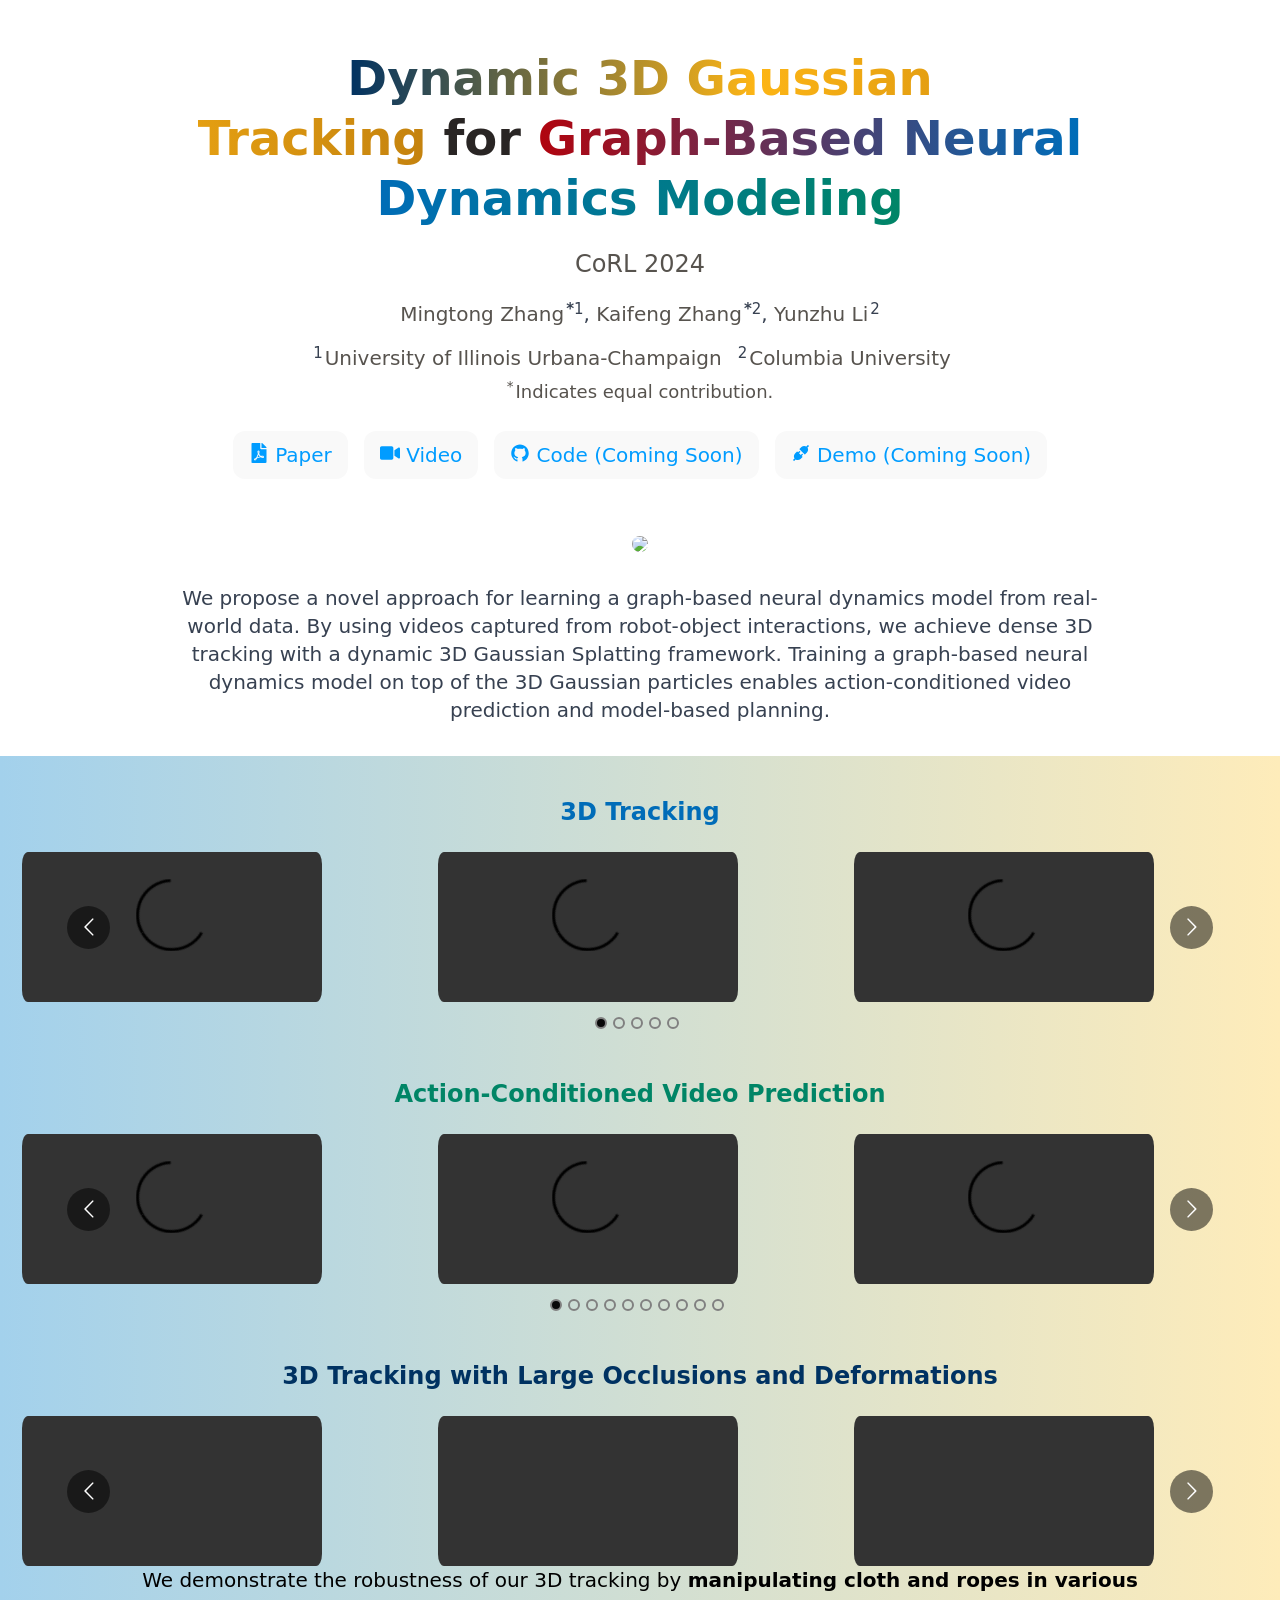
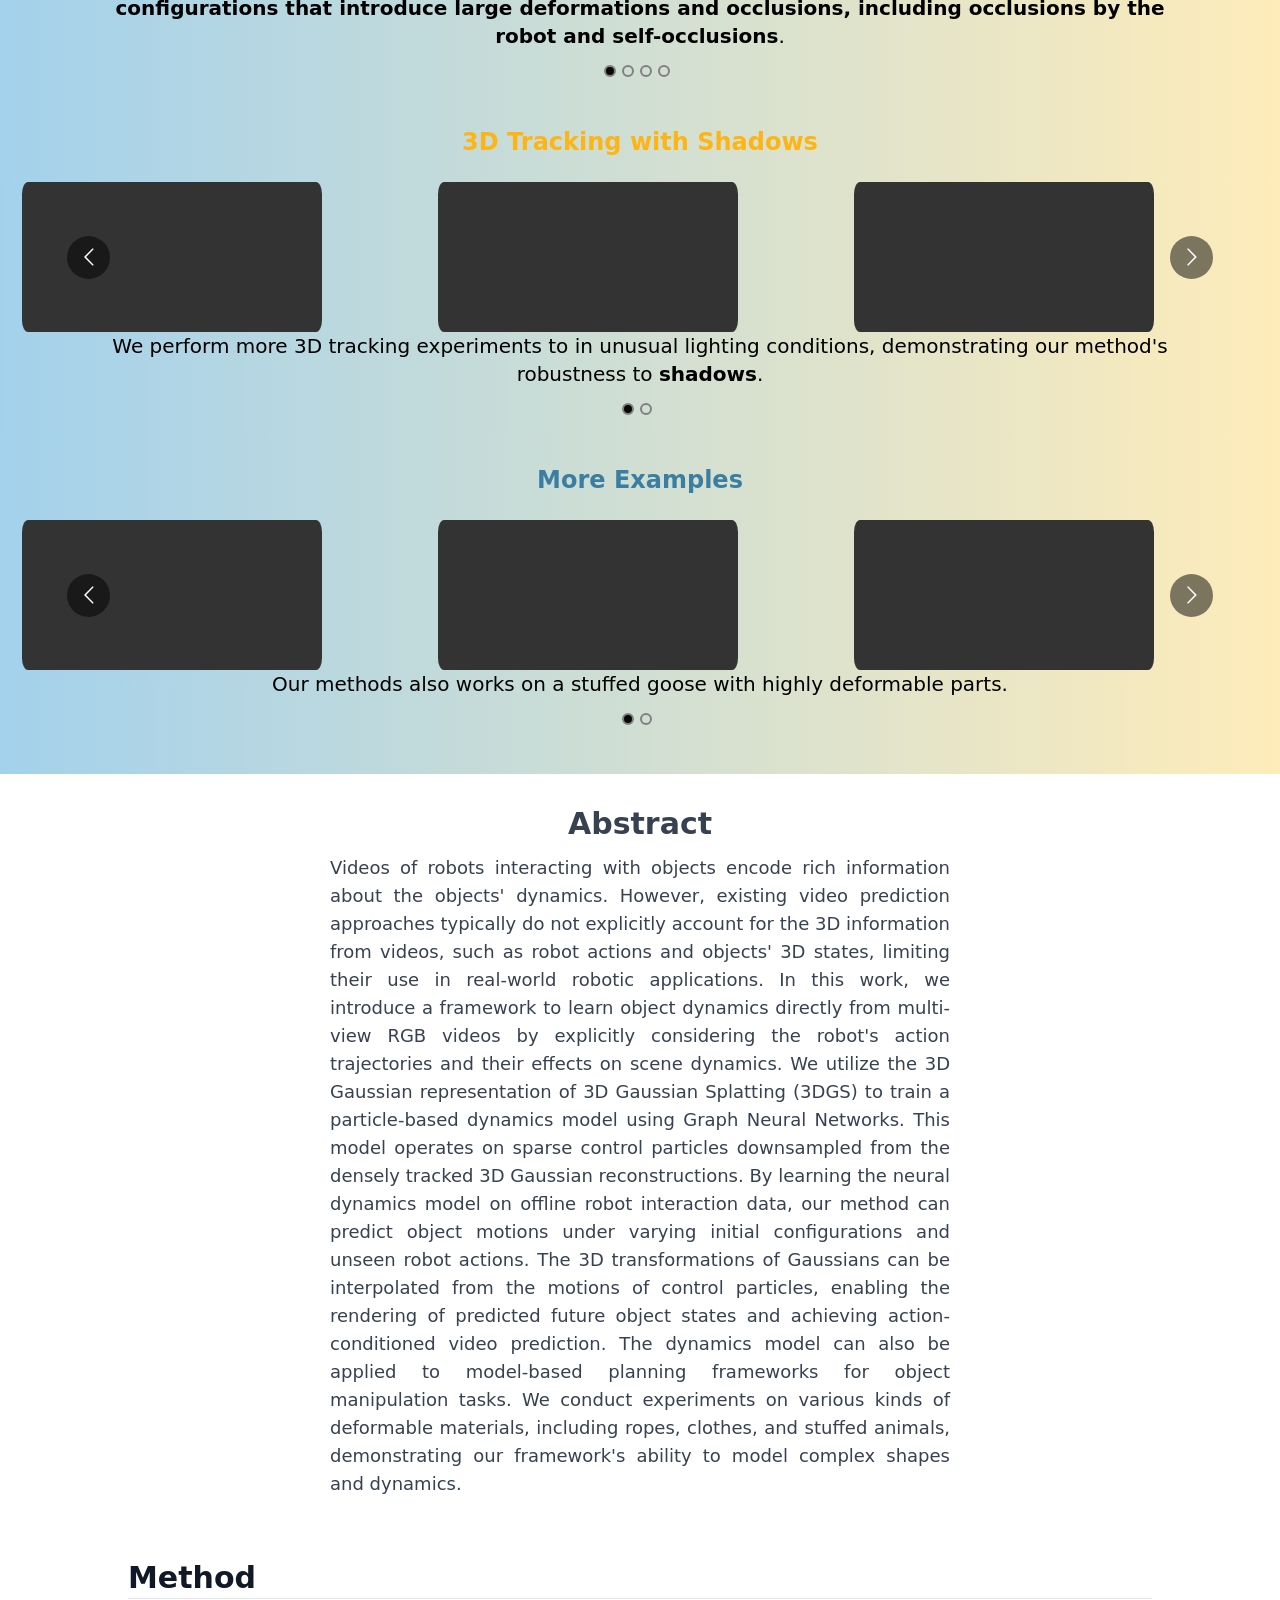
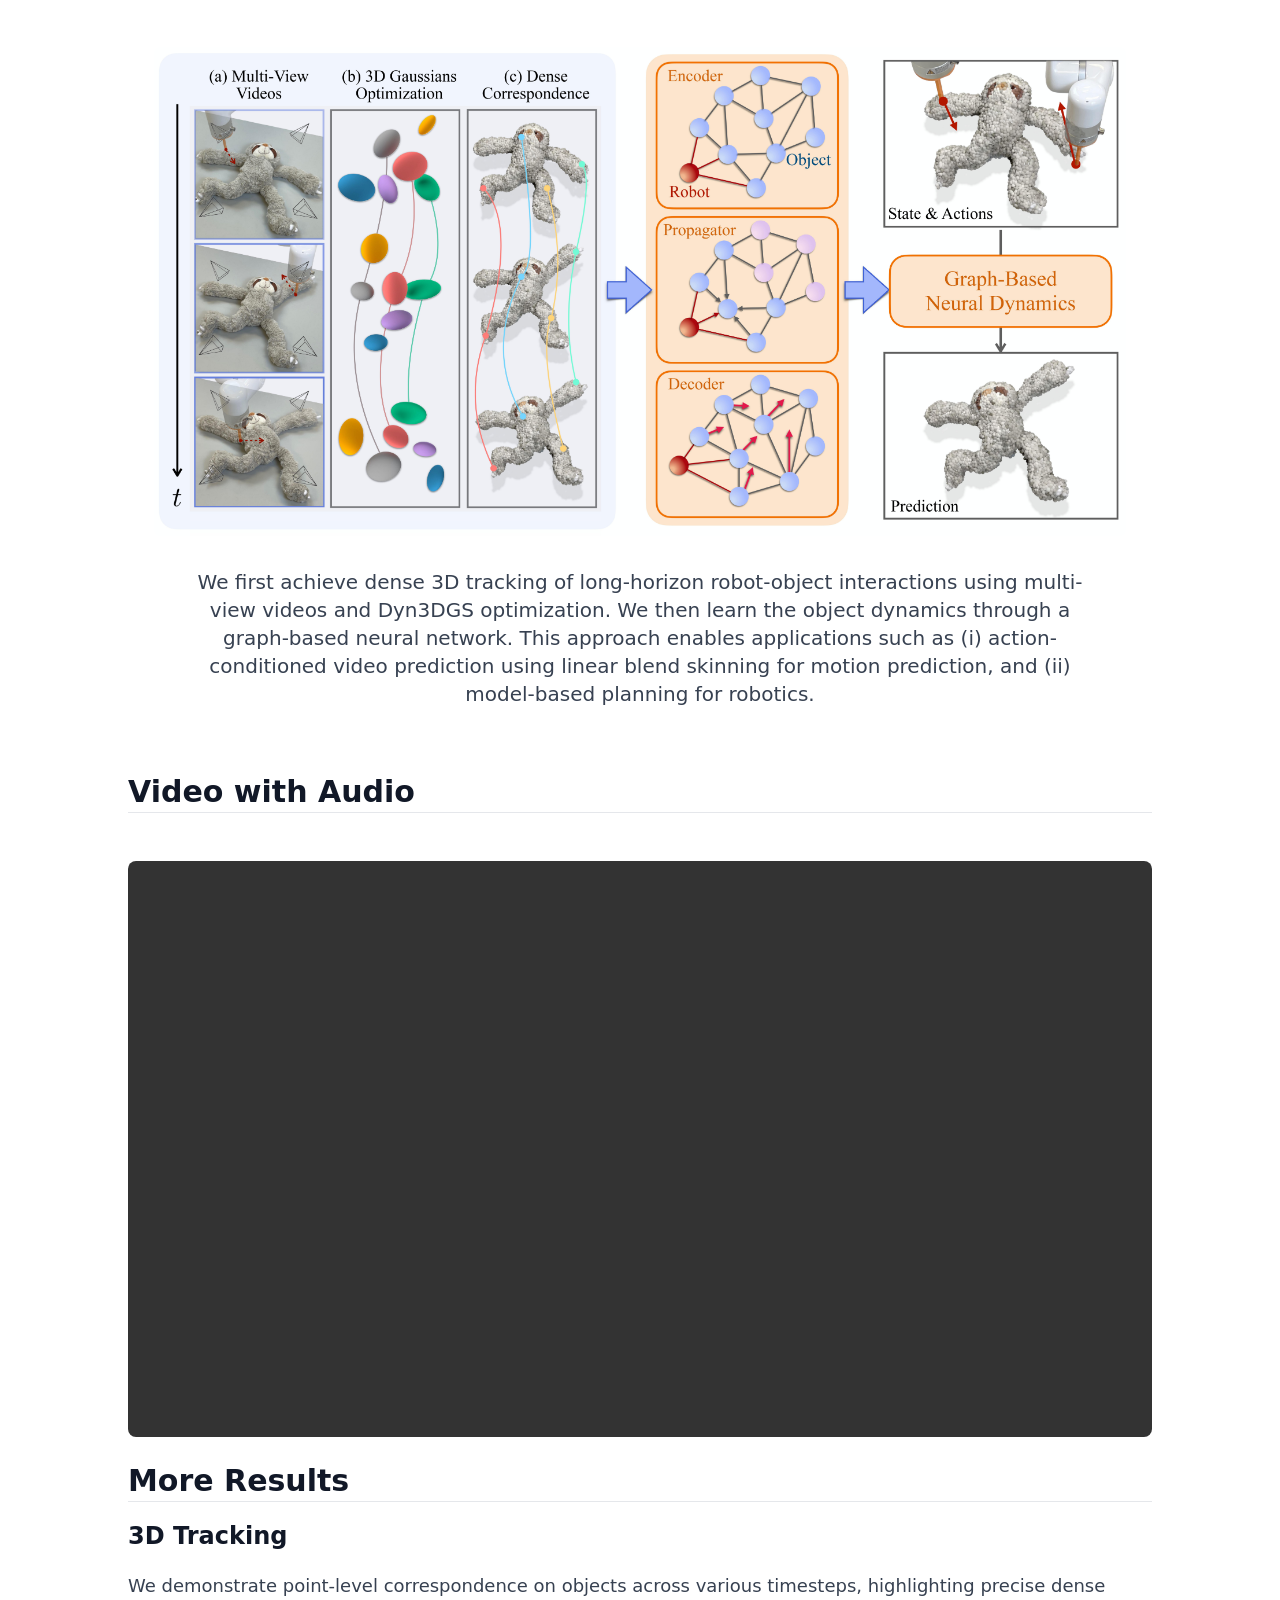
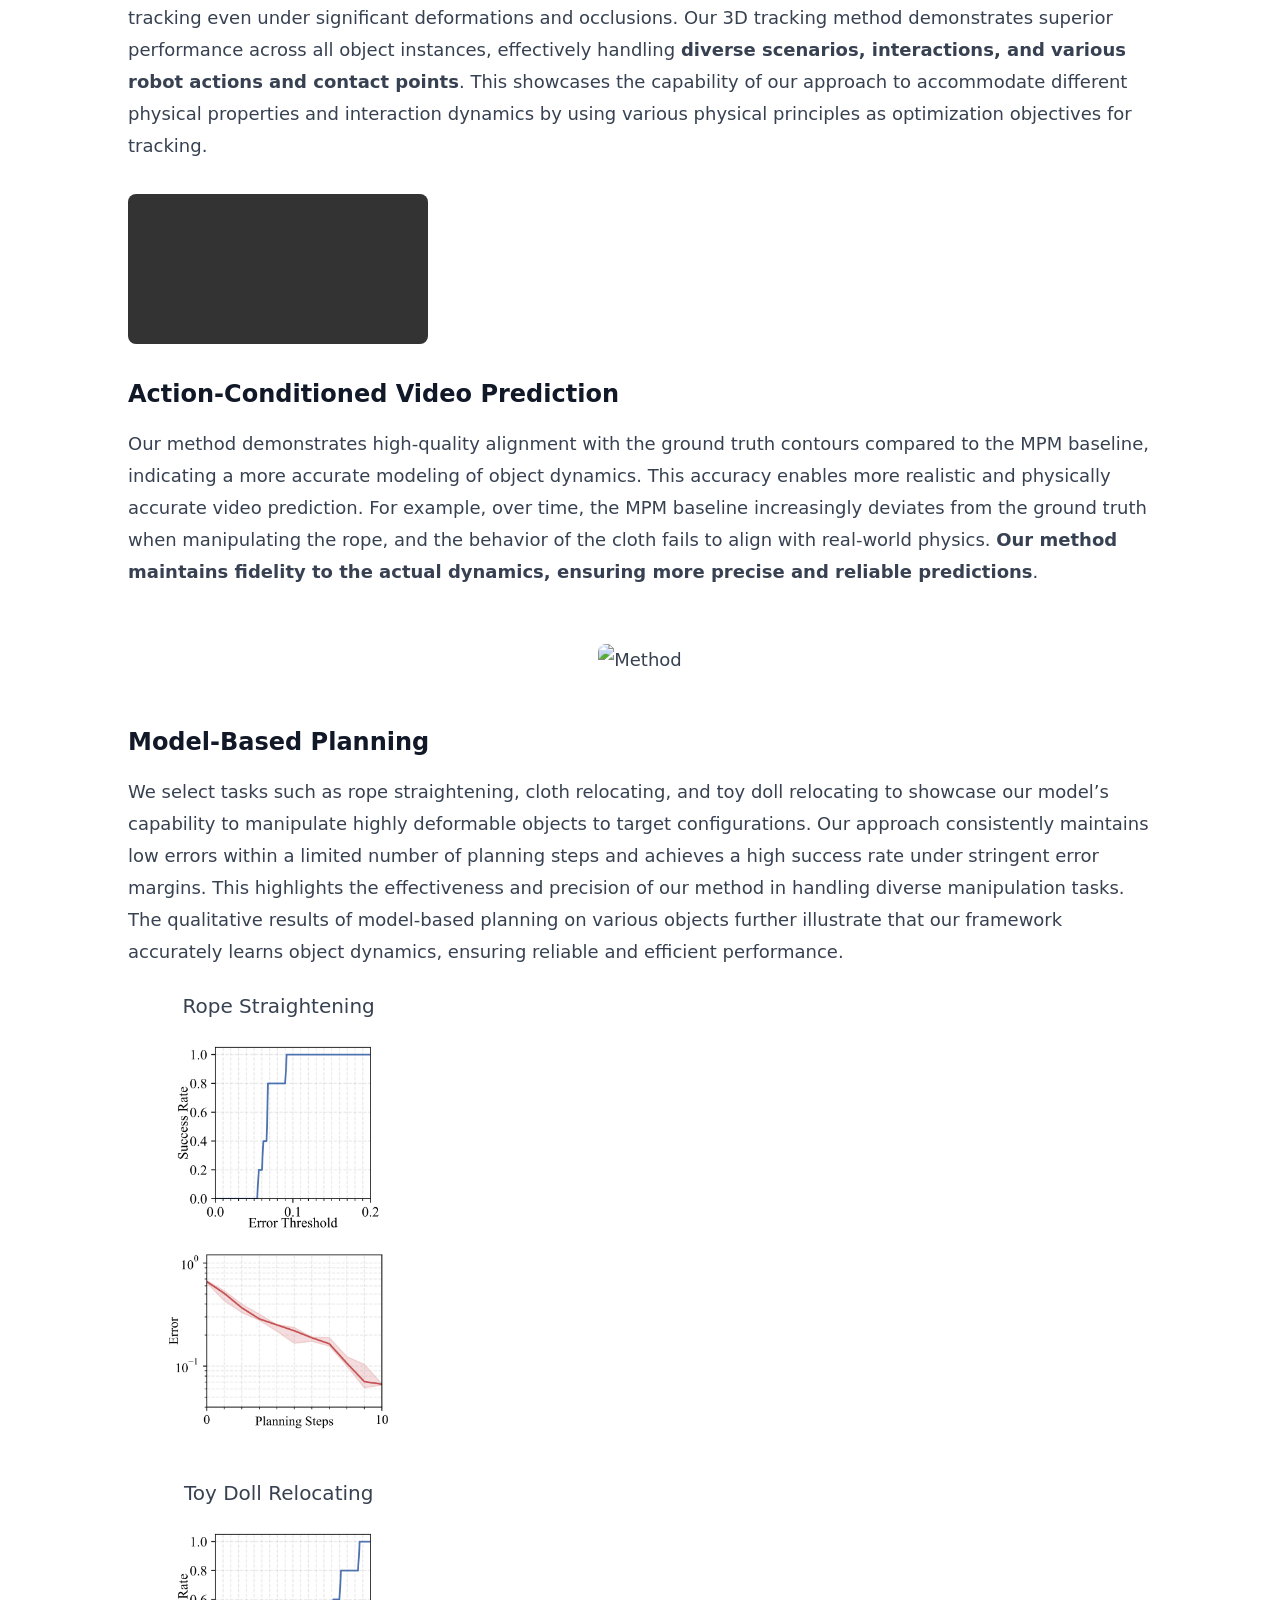
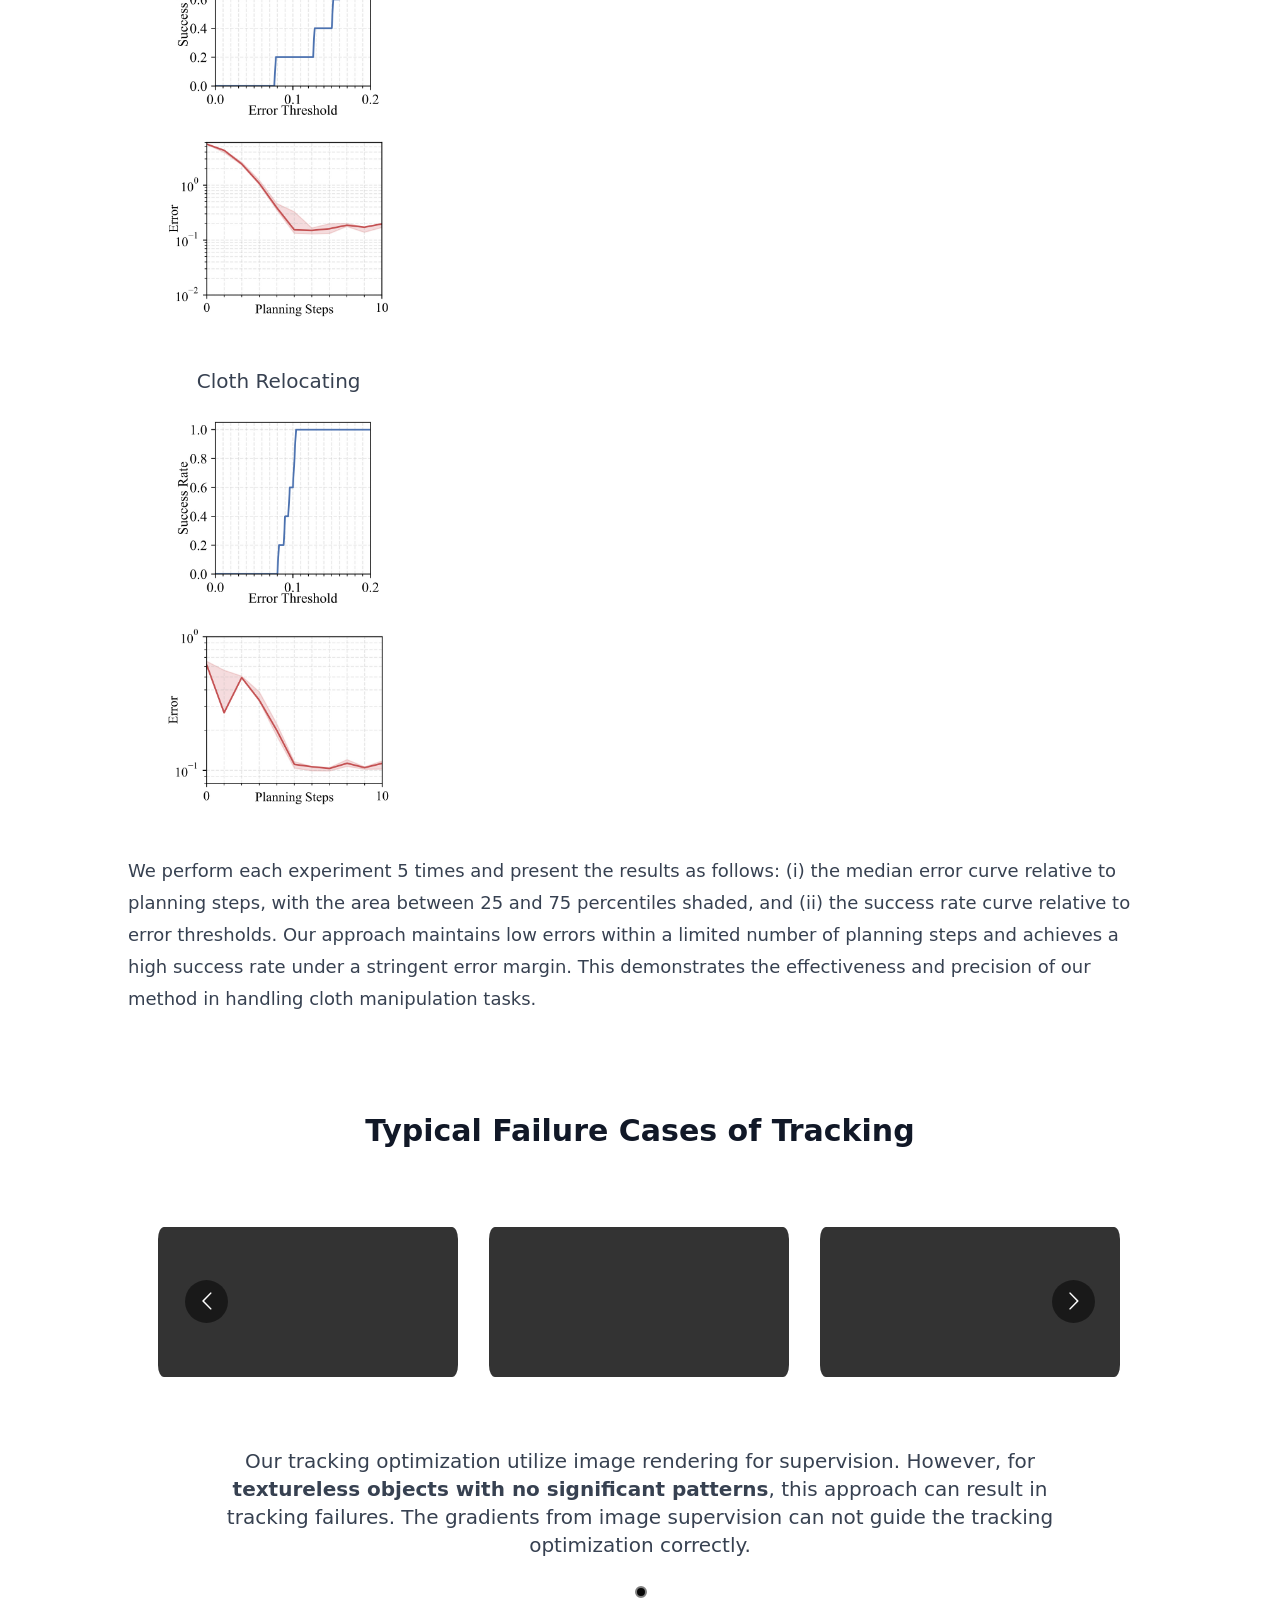
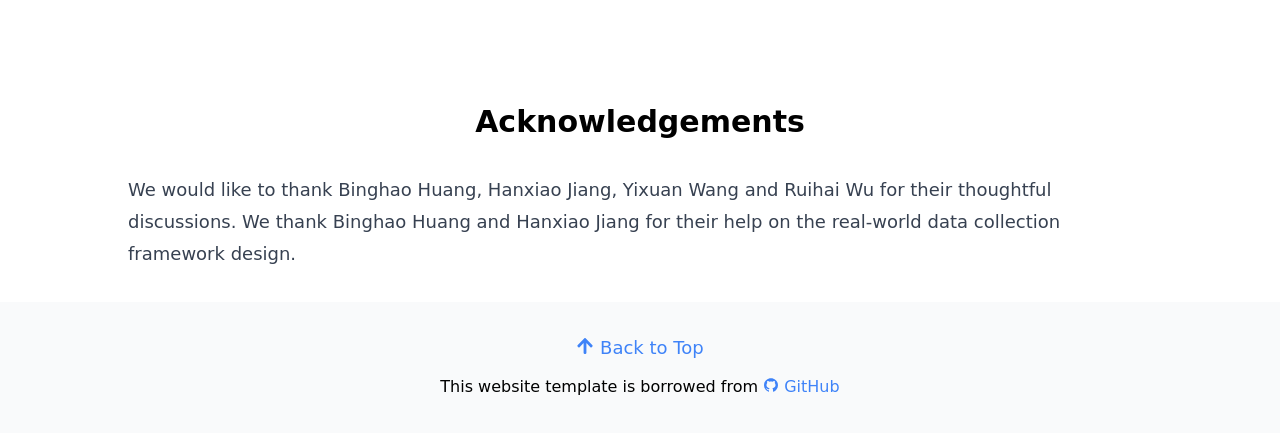
==== commit 17f9f1e8: "Updates" ====
--- a/index.html
+++ b/index.html
@@ -1,6 +1,6 @@
 <!DOCTYPE html><html><head><meta charSet="utf-8"/><meta http-equiv="x-ua-compatible" content="ie=edge"/><meta name="viewport" content="width=device-width, initial-scale=1, shrink-to-fit=no"/><meta name="generator" content="Gatsby 5.10.0"/><style data-href="/styles.0b8fc1e6c5701a82bb48.css" data-identity="gatsby-global-css">/*
 ! tailwindcss v3.3.2 | MIT License | https://tailwindcss.com
-*/*,:after,:before{border:0 solid #e5e7eb;box-sizing:border-box}:after,:before{--tw-content:""}html{-webkit-text-size-adjust:100%;font-feature-settings:normal;font-family:ui-sans-serif,system-ui,-apple-system,BlinkMacSystemFont,Segoe UI,Roboto,Helvetica Neue,Arial,Noto Sans,sans-serif,Apple Color Emoji,Segoe UI Emoji,Segoe UI Symbol,Noto Color Emoji;font-variation-settings:normal;line-height:1.5;-moz-tab-size:4;-o-tab-size:4;tab-size:4}body{line-height:inherit;margin:0}hr{border-top-width:1px;color:inherit;height:0}abbr:where([title]){-webkit-text-decoration:underline dotted;text-decoration:underline dotted}h1,h2,h3,h4,h5,h6{font-size:inherit;font-weight:inherit}a{color:inherit;text-decoration:inherit}b,strong{font-weight:bolder}code,kbd,pre,samp{font-family:ui-monospace,SFMono-Regular,Menlo,Monaco,Consolas,Liberation Mono,Courier New,monospace;font-size:1em}small{font-size:80%}sub,sup{font-size:75%;line-height:0;position:relative;vertical-align:baseline}sub{bottom:-.25em}sup{top:-.5em}table{border-collapse:collapse;border-color:inherit;text-indent:0}button,input,optgroup,select,textarea{color:inherit;font-family:inherit;font-size:100%;font-weight:inherit;line-height:inherit;margin:0;padding:0}button,select{text-transform:none}[type=button],[type=reset],[type=submit],button{-webkit-appearance:button;background-color:transparent;background-image:none}:-moz-focusring{outline:auto}:-moz-ui-invalid{box-shadow:none}progress{vertical-align:baseline}::-webkit-inner-spin-button,::-webkit-outer-spin-button{height:auto}[type=search]{-webkit-appearance:textfield;outline-offset:-2px}::-webkit-search-decoration{-webkit-appearance:none}::-webkit-file-upload-button{-webkit-appearance:button;font:inherit}summary{display:list-item}blockquote,dd,dl,figure,h1,h2,h3,h4,h5,h6,hr,p,pre{margin:0}fieldset{margin:0}fieldset,legend{padding:0}menu,ol,ul{list-style:none;margin:0;padding:0}textarea{resize:vertical}input::-moz-placeholder,textarea::-moz-placeholder{color:#9ca3af}input::placeholder,textarea::placeholder{color:#9ca3af}[role=button],button{cursor:pointer}:disabled{cursor:default}audio,canvas,embed,iframe,img,object,svg,video{display:block;vertical-align:middle}img,video{height:auto;max-width:100%}[hidden]{display:none}::-webkit-datetime-edit,::-webkit-datetime-edit-day-field,::-webkit-datetime-edit-hour-field,::-webkit-datetime-edit-meridiem-field,::-webkit-datetime-edit-millisecond-field,::-webkit-datetime-edit-minute-field,::-webkit-datetime-edit-month-field,::-webkit-datetime-edit-second-field,::-webkit-datetime-edit-year-field{padding-bottom:0;padding-top:0}select{background-image:url("data:image/svg+xml;charset=utf-8,%3Csvg xmlns='http://www.w3.org/2000/svg' fill='none' viewBox='0 0 20 20'%3E%3Cpath stroke='%236B7280' stroke-linecap='round' stroke-linejoin='round' stroke-width='1.5' d='m6 8 4 4 4-4'/%3E%3C/svg%3E");background-position:right .5rem center;background-repeat:no-repeat;background-size:1.5em 1.5em;padding-right:2.5rem;-webkit-print-color-adjust:exact;print-color-adjust:exact}[type=checkbox]:checked,[type=radio]:checked{background-color:currentColor;background-position:50%;background-repeat:no-repeat;background-size:100% 100%;border-color:transparent}[type=checkbox]:checked{background-image:url("data:image/svg+xml;charset=utf-8,%3Csvg xmlns='http://www.w3.org/2000/svg' fill='%23fff' viewBox='0 0 16 16'%3E%3Cpath d='M12.207 4.793a1 1 0 0 1 0 1.414l-5 5a1 1 0 0 1-1.414 0l-2-2a1 1 0 0 1 1.414-1.414L6.5 9.086l4.293-4.293a1 1 0 0 1 1.414 0z'/%3E%3C/svg%3E")}[type=checkbox]:checked:focus,[type=checkbox]:checked:hover,[type=radio]:checked:focus,[type=radio]:checked:hover{background-color:currentColor;border-color:transparent}[type=checkbox]:indeterminate{background-image:url("data:image/svg+xml;charset=utf-8,%3Csvg xmlns='http://www.w3.org/2000/svg' fill='none' viewBox='0 0 16 16'%3E%3Cpath stroke='%23fff' stroke-linecap='round' stroke-linejoin='round' stroke-width='2' d='M4 8h8'/%3E%3C/svg%3E");background-size:100% 100%}[type=file]:focus{outline:1px solid ButtonText;outline:1px auto -webkit-focus-ring-color}[multiple],[type=date],[type=datetime-local],[type=email],[type=month],[type=number],[type=password],[type=search],[type=tel],[type=text],[type=time],[type=url],[type=week],select,textarea{--tw-shadow:0 0 #0000;-webkit-appearance:none;-moz-appearance:none;appearance:none;background-color:#fff;border-color:#6b7280;border-radius:0;border-width:1px;font-size:1rem;line-height:1.5rem;padding:.5rem .75rem}[multiple]:focus,[type=date]:focus,[type=datetime-local]:focus,[type=email]:focus,[type=month]:focus,[type=number]:focus,[type=password]:focus,[type=search]:focus,[type=tel]:focus,[type=text]:focus,[type=time]:focus,[type=url]:focus,[type=week]:focus,select:focus,textarea:focus{--tw-ring-inset:var(--tw-empty,/*!*/ /*!*/);--tw-ring-offset-width:0px;--tw-ring-offset-color:#fff;--tw-ring-color:#1c64f2;--tw-ring-offset-shadow:var(--tw-ring-inset) 0 0 0 var(--tw-ring-offset-width) var(--tw-ring-offset-color);--tw-ring-shadow:var(--tw-ring-inset) 0 0 0 calc(1px + var(--tw-ring-offset-width)) var(--tw-ring-color);border-color:#1c64f2;box-shadow:var(--tw-ring-offset-shadow),var(--tw-ring-shadow),var(--tw-shadow);outline:2px solid transparent;outline-offset:2px}input::-moz-placeholder,textarea::-moz-placeholder{color:#6b7280;opacity:1}input::placeholder,textarea::placeholder{color:#6b7280;opacity:1}::-webkit-datetime-edit-fields-wrapper{padding:0}::-webkit-date-and-time-value{min-height:1.5em}select:not([size]){background-image:url("data:image/svg+xml;charset=utf-8,%3Csvg xmlns='http://www.w3.org/2000/svg' fill='none' aria-hidden='true' viewBox='0 0 10 6'%3E%3Cpath stroke='%236B7280' stroke-linecap='round' stroke-linejoin='round' stroke-width='2' d='m1 1 4 4 4-4'/%3E%3C/svg%3E");background-position:right .75rem center;background-repeat:no-repeat;background-size:.75em .75em;padding-right:2.5rem;-webkit-print-color-adjust:exact;print-color-adjust:exact}[multiple]{background-image:none;background-position:0 0;background-repeat:unset;background-size:initial;padding-right:.75rem;-webkit-print-color-adjust:unset;print-color-adjust:unset}[type=checkbox],[type=radio]{--tw-shadow:0 0 #0000;-webkit-appearance:none;-moz-appearance:none;appearance:none;background-color:#fff;background-origin:border-box;border-color:#6b7280;border-width:1px;color:#1c64f2;display:inline-block;flex-shrink:0;height:1rem;padding:0;-webkit-print-color-adjust:exact;print-color-adjust:exact;-webkit-user-select:none;-moz-user-select:none;user-select:none;vertical-align:middle;width:1rem}[type=checkbox]{border-radius:0}[type=radio]{border-radius:100%}[type=checkbox]:focus,[type=radio]:focus{--tw-ring-inset:var(--tw-empty,/*!*/ /*!*/);--tw-ring-offset-width:2px;--tw-ring-offset-color:#fff;--tw-ring-color:#1c64f2;--tw-ring-offset-shadow:var(--tw-ring-inset) 0 0 0 var(--tw-ring-offset-width) var(--tw-ring-offset-color);--tw-ring-shadow:var(--tw-ring-inset) 0 0 0 calc(2px + var(--tw-ring-offset-width)) var(--tw-ring-color);box-shadow:var(--tw-ring-offset-shadow),var(--tw-ring-shadow),var(--tw-shadow);outline:2px solid transparent;outline-offset:2px}.dark [type=checkbox]:checked,.dark [type=radio]:checked,[type=checkbox]:checked,[type=radio]:checked{background-color:currentColor;background-position:50%;background-repeat:no-repeat;background-size:.55em .55em;border-color:transparent}[type=checkbox]:checked{background-image:url("data:image/svg+xml;charset=utf-8,%3Csvg xmlns='http://www.w3.org/2000/svg' fill='none' aria-hidden='true' viewBox='0 0 16 12'%3E%3Cpath stroke='%23fff' stroke-linecap='round' stroke-linejoin='round' stroke-width='3' d='M1 5.917 5.724 10.5 15 1.5'/%3E%3C/svg%3E");background-repeat:no-repeat;background-size:.55em .55em;-webkit-print-color-adjust:exact;print-color-adjust:exact}.dark [type=radio]:checked,[type=radio]:checked{background-image:url("data:image/svg+xml;charset=utf-8,%3Csvg xmlns='http://www.w3.org/2000/svg' fill='%23fff' viewBox='0 0 16 16'%3E%3Ccircle cx='8' cy='8' r='3'/%3E%3C/svg%3E");background-size:1em 1em}[type=checkbox]:indeterminate{background-color:currentColor;background-image:url("data:image/svg+xml;charset=utf-8,%3Csvg xmlns='http://www.w3.org/2000/svg' fill='none' aria-hidden='true' viewBox='0 0 16 12'%3E%3Cpath stroke='%23fff' stroke-linecap='round' stroke-linejoin='round' stroke-width='3' d='M1 5.917 5.724 10.5 15 1.5'/%3E%3C/svg%3E");background-position:50%;background-repeat:no-repeat;background-size:.55em .55em;border-color:transparent;-webkit-print-color-adjust:exact;print-color-adjust:exact}[type=checkbox]:indeterminate:focus,[type=checkbox]:indeterminate:hover{background-color:currentColor;border-color:transparent}[type=file]{background:unset;border-color:inherit;border-radius:0;border-width:0;font-size:unset;line-height:inherit;padding:0}[type=file]:focus{outline:1px auto inherit}input[type=file]::file-selector-button{-webkit-margin-start:-1rem;-webkit-margin-end:1rem;background:#1f2937;border:0;color:#fff;cursor:pointer;font-size:.875rem;font-weight:500;margin-inline-end:1rem;margin-inline-start:-1rem;padding:.625rem 1rem .625rem 2rem}input[type=file]::file-selector-button:hover{background:#374151}.dark input[type=file]::file-selector-button{background:#4b5563;color:#fff}.dark input[type=file]::file-selector-button:hover{background:#6b7280}input[type=range]::-webkit-slider-thumb{appearance:none;-moz-appearance:none;-webkit-appearance:none;background:#1c64f2;border:0;border-radius:9999px;cursor:pointer;height:1.25rem;width:1.25rem}input[type=range]:disabled::-webkit-slider-thumb{background:#9ca3af}.dark input[type=range]:disabled::-webkit-slider-thumb{background:#6b7280}input[type=range]:focus::-webkit-slider-thumb{--tw-ring-offset-shadow:var(--tw-ring-inset) 0 0 0 var(--tw-ring-offset-width) var(--tw-ring-offset-color);--tw-ring-shadow:var(--tw-ring-inset) 0 0 0 calc(4px + var(--tw-ring-offset-width)) var(--tw-ring-color);--tw-ring-opacity:1px;--tw-ring-color:rgb(164 202 254/var(--tw-ring-opacity));box-shadow:var(--tw-ring-offset-shadow),var(--tw-ring-shadow),var(--tw-shadow,0 0 #0000);outline:2px solid transparent;outline-offset:2px}input[type=range]::-moz-range-thumb{appearance:none;-moz-appearance:none;-webkit-appearance:none;background:#1c64f2;border:0;border-radius:9999px;cursor:pointer;height:1.25rem;width:1.25rem}input[type=range]:disabled::-moz-range-thumb{background:#9ca3af}.dark input[type=range]:disabled::-moz-range-thumb{background:#6b7280}input[type=range]::-moz-range-progress{background:#3f83f8}input[type=range]::-ms-fill-lower{background:#3f83f8}input[type=range].range-sm::-webkit-slider-thumb{height:1rem;width:1rem}input[type=range].range-lg::-webkit-slider-thumb{height:1.5rem;width:1.5rem}input[type=range].range-sm::-moz-range-thumb{height:1rem;width:1rem}input[type=range].range-lg::-moz-range-thumb{height:1.5rem;width:1.5rem}.toggle-bg:after{background:#fff;border-color:#d1d5db;border-radius:9999px;border-width:1px;box-shadow:var(--tw-ring-inset) 0 0 0 calc(var(--tw-ring-offset-width)) var(--tw-ring-color);content:"";height:1.25rem;left:.125rem;position:absolute;top:.125rem;transition-duration:.15s;transition-property:background-color,border-color,color,fill,stroke,opacity,box-shadow,transform,filter,backdrop-filter,-webkit-backdrop-filter;width:1.25rem}input:checked+.toggle-bg:after{border-color:#fff;transform:translateX(100%)}input:checked+.toggle-bg{background:#1c64f2;border-color:#1c64f2}[data-tooltip-style^=light]+.tooltip>.tooltip-arrow:before{border-color:#e5e7eb;border-style:solid}[data-tooltip-style^=light]+.tooltip[data-popper-placement^=top]>.tooltip-arrow:before{border-bottom-width:1px;border-right-width:1px}[data-tooltip-style^=light]+.tooltip[data-popper-placement^=right]>.tooltip-arrow:before{border-bottom-width:1px;border-left-width:1px}[data-tooltip-style^=light]+.tooltip[data-popper-placement^=bottom]>.tooltip-arrow:before{border-left-width:1px;border-top-width:1px}[data-tooltip-style^=light]+.tooltip[data-popper-placement^=left]>.tooltip-arrow:before{border-right-width:1px;border-top-width:1px}.tooltip[data-popper-placement^=top]>.tooltip-arrow{bottom:-4px}.tooltip[data-popper-placement^=bottom]>.tooltip-arrow{top:-4px}.tooltip[data-popper-placement^=left]>.tooltip-arrow{right:-4px}.tooltip[data-popper-placement^=right]>.tooltip-arrow{left:-4px}.tooltip.invisible>.tooltip-arrow:before{visibility:hidden}[data-popper-arrow],[data-popper-arrow]:before{background:inherit;height:8px;position:absolute;width:8px}[data-popper-arrow]{visibility:hidden}[data-popper-arrow]:after,[data-popper-arrow]:before{content:"";transform:rotate(45deg);visibility:visible}[data-popper-arrow]:after{background:inherit;height:9px;position:absolute;width:9px}[role=tooltip]>[data-popper-arrow]:before{border-color:#e5e7eb;border-style:solid}.dark [role=tooltip]>[data-popper-arrow]:before{border-color:#4b5563;border-style:solid}[role=tooltip]>[data-popper-arrow]:after{border-color:#e5e7eb;border-style:solid}.dark [role=tooltip]>[data-popper-arrow]:after{border-color:#4b5563;border-style:solid}[data-popover][role=tooltip][data-popper-placement^=top]>[data-popper-arrow]:after,[data-popover][role=tooltip][data-popper-placement^=top]>[data-popper-arrow]:before{border-bottom-width:1px;border-right-width:1px}[data-popover][role=tooltip][data-popper-placement^=right]>[data-popper-arrow]:after,[data-popover][role=tooltip][data-popper-placement^=right]>[data-popper-arrow]:before{border-bottom-width:1px;border-left-width:1px}[data-popover][role=tooltip][data-popper-placement^=bottom]>[data-popper-arrow]:after,[data-popover][role=tooltip][data-popper-placement^=bottom]>[data-popper-arrow]:before{border-left-width:1px;border-top-width:1px}[data-popover][role=tooltip][data-popper-placement^=left]>[data-popper-arrow]:after,[data-popover][role=tooltip][data-popper-placement^=left]>[data-popper-arrow]:before{border-right-width:1px;border-top-width:1px}[data-popover][role=tooltip][data-popper-placement^=top]>[data-popper-arrow]{bottom:-5px}[data-popover][role=tooltip][data-popper-placement^=bottom]>[data-popper-arrow]{top:-5px}[data-popover][role=tooltip][data-popper-placement^=left]>[data-popper-arrow]{right:-5px}[data-popover][role=tooltip][data-popper-placement^=right]>[data-popper-arrow]{left:-5px}[role=tooltip].invisible>[data-popper-arrow]:after,[role=tooltip].invisible>[data-popper-arrow]:before{visibility:hidden}*,:after,:before{--tw-border-spacing-x:0;--tw-border-spacing-y:0;--tw-translate-x:0;--tw-translate-y:0;--tw-rotate:0;--tw-skew-x:0;--tw-skew-y:0;--tw-scale-x:1;--tw-scale-y:1;--tw-pan-x: ;--tw-pan-y: ;--tw-pinch-zoom: ;--tw-scroll-snap-strictness:proximity;--tw-gradient-from-position: ;--tw-gradient-via-position: ;--tw-gradient-to-position: ;--tw-ordinal: ;--tw-slashed-zero: ;--tw-numeric-figure: ;--tw-numeric-spacing: ;--tw-numeric-fraction: ;--tw-ring-inset: ;--tw-ring-offset-width:0px;--tw-ring-offset-color:#fff;--tw-ring-color:rgba(63,131,248,.5);--tw-ring-offset-shadow:0 0 #0000;--tw-ring-shadow:0 0 #0000;--tw-shadow:0 0 #0000;--tw-shadow-colored:0 0 #0000;--tw-blur: ;--tw-brightness: ;--tw-contrast: ;--tw-grayscale: ;--tw-hue-rotate: ;--tw-invert: ;--tw-saturate: ;--tw-sepia: ;--tw-drop-shadow: ;--tw-backdrop-blur: ;--tw-backdrop-brightness: ;--tw-backdrop-contrast: ;--tw-backdrop-grayscale: ;--tw-backdrop-hue-rotate: ;--tw-backdrop-invert: ;--tw-backdrop-opacity: ;--tw-backdrop-saturate: ;--tw-backdrop-sepia: }::backdrop{--tw-border-spacing-x:0;--tw-border-spacing-y:0;--tw-translate-x:0;--tw-translate-y:0;--tw-rotate:0;--tw-skew-x:0;--tw-skew-y:0;--tw-scale-x:1;--tw-scale-y:1;--tw-pan-x: ;--tw-pan-y: ;--tw-pinch-zoom: ;--tw-scroll-snap-strictness:proximity;--tw-gradient-from-position: ;--tw-gradient-via-position: ;--tw-gradient-to-position: ;--tw-ordinal: ;--tw-slashed-zero: ;--tw-numeric-figure: ;--tw-numeric-spacing: ;--tw-numeric-fraction: ;--tw-ring-inset: ;--tw-ring-offset-width:0px;--tw-ring-offset-color:#fff;--tw-ring-color:rgba(63,131,248,.5);--tw-ring-offset-shadow:0 0 #0000;--tw-ring-shadow:0 0 #0000;--tw-shadow:0 0 #0000;--tw-shadow-colored:0 0 #0000;--tw-blur: ;--tw-brightness: ;--tw-contrast: ;--tw-grayscale: ;--tw-hue-rotate: ;--tw-invert: ;--tw-saturate: ;--tw-sepia: ;--tw-drop-shadow: ;--tw-backdrop-blur: ;--tw-backdrop-brightness: ;--tw-backdrop-contrast: ;--tw-backdrop-grayscale: ;--tw-backdrop-hue-rotate: ;--tw-backdrop-invert: ;--tw-backdrop-opacity: ;--tw-backdrop-saturate: ;--tw-backdrop-sepia: }html{scroll-behavior:smooth}.container{width:100%}@media (min-width:640px){.container{max-width:640px}}@media (min-width:768px){.container{max-width:768px}}@media (min-width:1024px){.container{max-width:1024px}}@media (min-width:1280px){.container{max-width:1280px}}@media (min-width:1536px){.container{max-width:1536px}}.aspect-h-9{--tw-aspect-h:9}.aspect-w-16{--tw-aspect-w:16;padding-bottom:calc(var(--tw-aspect-h)/var(--tw-aspect-w)*100%);position:relative}.aspect-w-16>*{bottom:0;height:100%;left:0;position:absolute;right:0;top:0;width:100%}.format{color:var(--tw-prose-body);max-width:65ch}.format :where(p):not(:where([class~=not-format] *)){margin-bottom:1.25em;margin-top:1.25em}.format :where([class~=lead]):not(:where([class~=not-format] *)){color:var(--tw-prose-lead);font-size:1.25em;line-height:1.6;margin-bottom:1.2em;margin-top:1.2em}.format :where(a):not(:where([class~=not-format] *)){color:var(--tw-prose-links);font-weight:500;text-decoration:underline}.format :where(strong):not(:where([class~=not-format] *)){color:var(--tw-prose-bold);font-weight:600}.format :where(a strong):not(:where([class~=not-format] *)){color:inherit}.format :where(blockquote strong):not(:where([class~=not-format] *)){color:inherit}.format :where(thead th strong):not(:where([class~=not-format] *)){color:inherit}.format :where(ol):not(:where([class~=not-format] *)){list-style-type:decimal;margin-bottom:1.25em;margin-top:1.25em;padding-left:1.625em}.format :where(ol[type=A]):not(:where([class~=not-format] *)){list-style-type:upper-alpha}.format :where(ol[type=a]):not(:where([class~=not-format] *)){list-style-type:lower-alpha}.format :where(ol[type=A s]):not(:where([class~=not-format] *)){list-style-type:upper-alpha}.format :where(ol[type=a s]):not(:where([class~=not-format] *)){list-style-type:lower-alpha}.format :where(ol[type=I]):not(:where([class~=not-format] *)){list-style-type:upper-roman}.format :where(ol[type=i]):not(:where([class~=not-format] *)){list-style-type:lower-roman}.format :where(ol[type=I s]):not(:where([class~=not-format] *)){list-style-type:upper-roman}.format :where(ol[type=i s]):not(:where([class~=not-format] *)){list-style-type:lower-roman}.format :where(ol[type="1"]):not(:where([class~=not-format] *)){list-style-type:decimal}.format :where(ul):not(:where([class~=not-format] *)){list-style-type:disc;margin-bottom:1.25em;margin-top:1.25em;padding-left:1.625em}.format :where(ol>li):not(:where([class~=not-format] *))::marker{color:var(--tw-prose-counters);font-weight:400}.format :where(ul>li):not(:where([class~=not-format] *))::marker{color:var(--tw-prose-bullets)}.format :where(hr):not(:where([class~=not-format] *)){border-color:var(--tw-prose-hr);border-top-width:1px;margin-bottom:3em;margin-top:3em}.format :where(blockquote):not(:where([class~=not-format] *)){border-left-color:var(--tw-prose-quote-borders);border-left-width:.25rem;color:var(--tw-prose-quotes);font-style:italic;font-weight:500;margin-bottom:1.6em;margin-top:1.6em;padding-left:1em;quotes:"\201C""\201D""\2018""\2019"}.format :where(blockquote p:first-of-type):not(:where([class~=not-format] *)):before{content:open-quote}.format :where(blockquote p:last-of-type):not(:where([class~=not-format] *)):after{content:close-quote}.format :where(h1):not(:where([class~=not-format] *)){color:var(--tw-prose-headings);font-size:2.25em;font-weight:800;line-height:1.1111111;margin-bottom:.8888889em;margin-top:0}.format :where(h1 strong):not(:where([class~=not-format] *)){color:inherit;font-weight:900}.format :where(h2):not(:where([class~=not-format] *)){color:var(--tw-prose-headings);font-size:1.5em;font-weight:700;line-height:1.3333333;margin-bottom:1em;margin-top:2em}.format :where(h2 strong):not(:where([class~=not-format] *)){color:inherit;font-weight:800}.format :where(h3):not(:where([class~=not-format] *)){color:var(--tw-prose-headings);font-size:1.25em;font-weight:600;line-height:1.6;margin-bottom:.6em;margin-top:1.6em}.format :where(h3 strong):not(:where([class~=not-format] *)){color:inherit;font-weight:700}.format :where(h4):not(:where([class~=not-format] *)){color:var(--tw-prose-headings);font-weight:600;line-height:1.5;margin-bottom:.5em;margin-top:1.5em}.format :where(h4 strong):not(:where([class~=not-format] *)){color:inherit;font-weight:700}.format :where(img):not(:where([class~=not-format] *)){margin-bottom:2em;margin-top:2em}.format :where(figure>*):not(:where([class~=not-format] *)){margin-bottom:0;margin-top:0}.format :where(figcaption):not(:where([class~=not-format] *)){color:var(--tw-prose-captions);font-size:.875em;line-height:1.4285714;margin-top:.8571429em}.format :where(code):not(:where([class~=not-format] *)){color:var(--tw-prose-code);font-size:.875em;font-weight:600}.format :where(code):not(:where([class~=not-format] *)):before{content:"`"}.format :where(code):not(:where([class~=not-format] *)):after{content:"`"}.format :where(a code):not(:where([class~=not-format] *)){color:inherit}.format :where(h1 code):not(:where([class~=not-format] *)){color:inherit}.format :where(h2 code):not(:where([class~=not-format] *)){color:inherit;font-size:.875em}.format :where(h3 code):not(:where([class~=not-format] *)){color:inherit;font-size:.9em}.format :where(h4 code):not(:where([class~=not-format] *)){color:inherit}.format :where(blockquote code):not(:where([class~=not-format] *)){color:inherit}.format :where(thead th code):not(:where([class~=not-format] *)){color:inherit}.format :where(pre):not(:where([class~=not-format] *)){background-color:var(--tw-prose-pre-bg);border-radius:.375rem;color:var(--tw-prose-pre-code);font-size:.875em;font-weight:400;line-height:1.7142857;margin-bottom:1.7142857em;margin-top:1.7142857em;overflow-x:auto;padding:.8571429em 1.1428571em}.format :where(pre code):not(:where([class~=not-format] *)){background-color:transparent;border-radius:0;border-width:0;color:inherit;font-family:inherit;font-size:inherit;font-weight:inherit;line-height:inherit;padding:0}.format :where(pre code):not(:where([class~=not-format] *)):before{content:none}.format :where(pre code):not(:where([class~=not-format] *)):after{content:none}.format :where(table):not(:where([class~=not-format] *)){font-size:.875em;line-height:1.7142857;margin-bottom:2em;margin-top:2em;table-layout:auto;text-align:left;width:100%}.format :where(thead):not(:where([class~=not-format] *)){border-bottom-color:var(--tw-prose-th-borders);border-bottom-width:1px}.format :where(thead th):not(:where([class~=not-format] *)){color:var(--tw-prose-headings);font-weight:600;padding-bottom:.5714286em;padding-left:.5714286em;padding-right:.5714286em;vertical-align:bottom}.format :where(tbody tr):not(:where([class~=not-format] *)){border-bottom-color:var(--tw-prose-td-borders);border-bottom-width:1px}.format :where(tbody tr:last-child):not(:where([class~=not-format] *)){border-bottom-width:0}.format :where(tbody td):not(:where([class~=not-format] *)){vertical-align:baseline}.format :where(tfoot):not(:where([class~=not-format] *)){border-top-color:var(--tw-prose-th-borders);border-top-width:1px}.format :where(tfoot td):not(:where([class~=not-format] *)){vertical-align:top}.format{--tw-prose-body:#374151;--tw-prose-headings:#111827;--tw-prose-lead:#4b5563;--tw-prose-links:#111827;--tw-prose-bold:#111827;--tw-prose-counters:#6b7280;--tw-prose-bullets:#d1d5db;--tw-prose-hr:#e5e7eb;--tw-prose-quotes:#111827;--tw-prose-quote-borders:#e5e7eb;--tw-prose-captions:#6b7280;--tw-prose-code:#111827;--tw-prose-pre-code:#e5e7eb;--tw-prose-pre-bg:#1f2937;--tw-prose-th-borders:#d1d5db;--tw-prose-td-borders:#e5e7eb;--tw-prose-invert-body:#d1d5db;--tw-prose-invert-headings:#fff;--tw-prose-invert-lead:#9ca3af;--tw-prose-invert-links:#fff;--tw-prose-invert-bold:#fff;--tw-prose-invert-counters:#9ca3af;--tw-prose-invert-bullets:#4b5563;--tw-prose-invert-hr:#374151;--tw-prose-invert-quotes:#f3f4f6;--tw-prose-invert-quote-borders:#374151;--tw-prose-invert-captions:#9ca3af;--tw-prose-invert-code:#fff;--tw-prose-invert-pre-code:#d1d5db;--tw-prose-invert-pre-bg:rgba(0,0,0,.5);--tw-prose-invert-th-borders:#4b5563;--tw-prose-invert-td-borders:#374151;font-size:1rem;line-height:1.75}.format :where(video):not(:where([class~=not-format] *)){margin-bottom:2em;margin-top:2em}.format :where(figure):not(:where([class~=not-format] *)){margin-bottom:2em;margin-top:2em}.format :where(li):not(:where([class~=not-format] *)){margin-bottom:.5em;margin-top:.5em}.format :where(ol>li):not(:where([class~=not-format] *)){padding-left:.375em}.format :where(ul>li):not(:where([class~=not-format] *)){padding-left:.375em}.format :where(.format>ul>li p):not(:where([class~=not-format] *)){margin-bottom:.75em;margin-top:.75em}.format :where(.format>ul>li>:first-child):not(:where([class~=not-format] *)){margin-top:1.25em}.format :where(.format>ul>li>:last-child):not(:where([class~=not-format] *)){margin-bottom:1.25em}.format :where(.format>ol>li>:first-child):not(:where([class~=not-format] *)){margin-top:1.25em}.format :where(.format>ol>li>:last-child):not(:where([class~=not-format] *)){margin-bottom:1.25em}.format :where(ul ul,ul ol,ol ul,ol ol):not(:where([class~=not-format] *)){margin-bottom:.75em;margin-top:.75em}.format :where(hr+*):not(:where([class~=not-format] *)){margin-top:0}.format :where(h2+*):not(:where([class~=not-format] *)){margin-top:0}.format :where(h3+*):not(:where([class~=not-format] *)){margin-top:0}.format :where(h4+*):not(:where([class~=not-format] *)){margin-top:0}.format :where(thead th:first-child):not(:where([class~=not-format] *)){padding-left:0}.format :where(thead th:last-child):not(:where([class~=not-format] *)){padding-right:0}.format :where(tbody td,tfoot td):not(:where([class~=not-format] *)){padding:.5714286em}.format :where(tbody td:first-child,tfoot td:first-child):not(:where([class~=not-format] *)){padding-left:0}.format :where(tbody td:last-child,tfoot td:last-child):not(:where([class~=not-format] *)){padding-right:0}.format :where(.format>:first-child):not(:where([class~=not-format] *)){margin-top:0}.format :where(.format>:last-child):not(:where([class~=not-format] *)){margin-bottom:0}.format-sm :where(.format>ul>li p):not(:where([class~=not-format] *)){margin-bottom:.5714286em;margin-top:.5714286em}.format-sm :where(.format>ul>li>:first-child):not(:where([class~=not-format] *)){margin-top:1.1428571em}.format-sm :where(.format>ul>li>:last-child):not(:where([class~=not-format] *)){margin-bottom:1.1428571em}.format-sm :where(.format>ol>li>:first-child):not(:where([class~=not-format] *)){margin-top:1.1428571em}.format-sm :where(.format>ol>li>:last-child):not(:where([class~=not-format] *)){margin-bottom:1.1428571em}.format-sm :where(.format>:first-child):not(:where([class~=not-format] *)){margin-top:0}.format-sm :where(.format>:last-child):not(:where([class~=not-format] *)){margin-bottom:0}.format-base :where(.format>ul>li p):not(:where([class~=not-format] *)){margin-bottom:.75em;margin-top:.75em}.format-base :where(.format>ul>li>:first-child):not(:where([class~=not-format] *)){margin-top:1.25em}.format-base :where(.format>ul>li>:last-child):not(:where([class~=not-format] *)){margin-bottom:1.25em}.format-base :where(.format>ol>li>:first-child):not(:where([class~=not-format] *)){margin-top:1.25em}.format-base :where(.format>ol>li>:last-child):not(:where([class~=not-format] *)){margin-bottom:1.25em}.format-base :where(.format>:first-child):not(:where([class~=not-format] *)){margin-top:0}.format-base :where(.format>:last-child):not(:where([class~=not-format] *)){margin-bottom:0}.format-lg :where(.format>ul>li p):not(:where([class~=not-format] *)){margin-bottom:.8888889em;margin-top:.8888889em}.format-lg :where(.format>ul>li>:first-child):not(:where([class~=not-format] *)){margin-top:1.3333333em}.format-lg :where(.format>ul>li>:last-child):not(:where([class~=not-format] *)){margin-bottom:1.3333333em}.format-lg :where(.format>ol>li>:first-child):not(:where([class~=not-format] *)){margin-top:1.3333333em}.format-lg :where(.format>ol>li>:last-child):not(:where([class~=not-format] *)){margin-bottom:1.3333333em}.format-lg :where(.format>:first-child):not(:where([class~=not-format] *)){margin-top:0}.format-lg :where(.format>:last-child):not(:where([class~=not-format] *)){margin-bottom:0}.format-xl :where(.format>ul>li p):not(:where([class~=not-format] *)){margin-bottom:.8em;margin-top:.8em}.format-xl :where(.format>ul>li>:first-child):not(:where([class~=not-format] *)){margin-top:1.2em}.format-xl :where(.format>ul>li>:last-child):not(:where([class~=not-format] *)){margin-bottom:1.2em}.format-xl :where(.format>ol>li>:first-child):not(:where([class~=not-format] *)){margin-top:1.2em}.format-xl :where(.format>ol>li>:last-child):not(:where([class~=not-format] *)){margin-bottom:1.2em}.format-xl :where(.format>:first-child):not(:where([class~=not-format] *)){margin-top:0}.format-xl :where(.format>:last-child):not(:where([class~=not-format] *)){margin-bottom:0}.format-2xl :where(.format>ul>li p):not(:where([class~=not-format] *)){margin-bottom:.8333333em;margin-top:.8333333em}.format-2xl :where(.format>ul>li>:first-child):not(:where([class~=not-format] *)){margin-top:1.3333333em}.format-2xl :where(.format>ul>li>:last-child):not(:where([class~=not-format] *)){margin-bottom:1.3333333em}.format-2xl :where(.format>ol>li>:first-child):not(:where([class~=not-format] *)){margin-top:1.3333333em}.format-2xl :where(.format>ol>li>:last-child):not(:where([class~=not-format] *)){margin-bottom:1.3333333em}.format-2xl :where(.format>:first-child):not(:where([class~=not-format] *)){margin-top:0}.format-2xl :where(.format>:last-child):not(:where([class~=not-format] *)){margin-bottom:0}.format-blue{--tw-prose-links:#2563eb;--tw-prose-invert-links:#3b82f6}.sr-only{clip:rect(0,0,0,0);border-width:0;height:1px;margin:-1px;overflow:hidden;padding:0;position:absolute;white-space:nowrap;width:1px}.pointer-events-none{pointer-events:none}.invisible{visibility:hidden}.collapse{visibility:collapse}.fixed{position:fixed}.absolute{position:absolute}.relative{position:relative}.inset-y-0{bottom:0;top:0}.-bottom-1{bottom:-.25rem}.-left-1{left:-.25rem}.-left-1\.5{left:-.375rem}.-left-3{left:-.75rem}.-right-1{right:-.25rem}.-top-1{top:-.25rem}.bottom-5{bottom:1.25rem}.left-0{left:0}.left-1\/2{left:50%}.right-0{right:0}.top-0{top:0}.top-1\/2{top:50%}.-z-10{z-index:-10}.z-10{z-index:10}.z-20{z-index:20}.z-50{z-index:50}.float-right{float:right}.m-1{margin:.25rem}.m-3{margin:.75rem}.\!my-0{margin-bottom:0!important;margin-top:0!important}.\!my-4{margin-bottom:1rem!important;margin-top:1rem!important}.-mx-1{margin-left:-.25rem;margin-right:-.25rem}.-mx-1\.5{margin-left:-.375rem;margin-right:-.375rem}.-my-1{margin-bottom:-.25rem;margin-top:-.25rem}.-my-1\.5{margin-bottom:-.375rem;margin-top:-.375rem}.mx-1{margin-left:.25rem;margin-right:.25rem}.mx-2{margin-left:.5rem;margin-right:.5rem}.mx-4{margin-left:1rem;margin-right:1rem}.mx-auto{margin-left:auto;margin-right:auto}.my-1{margin-bottom:.25rem;margin-top:.25rem}.my-3{margin-bottom:.75rem;margin-top:.75rem}.my-3\.5{margin-bottom:.875rem;margin-top:.875rem}.my-6{margin-bottom:1.5rem;margin-top:1.5rem}.\!mb-0{margin-bottom:0!important}.\!mb-2{margin-bottom:.5rem!important}.\!mb-4{margin-bottom:1rem!important}.\!mt-0{margin-top:0!important}.\!mt-2{margin-top:.5rem!important}.\!mt-4{margin-top:1rem!important}.-mb-px{margin-bottom:-1px}.mb-1{margin-bottom:.25rem}.mb-10{margin-bottom:2.5rem}.mb-3{margin-bottom:.75rem}.mb-4{margin-bottom:1rem}.mb-5{margin-bottom:1.25rem}.mb-6{margin-bottom:1.5rem}.ml-0{margin-left:0}.ml-1{margin-left:.25rem}.ml-2{margin-left:.5rem}.ml-3{margin-left:.75rem}.ml-6{margin-left:1.5rem}.ml-auto{margin-left:auto}.mr-0{margin-right:0}.mr-0\.5{margin-right:.125rem}.mr-2{margin-right:.5rem}.mr-3{margin-right:.75rem}.mr-4{margin-right:1rem}.mt-1{margin-top:.25rem}.mt-1\.5{margin-top:.375rem}.mt-2{margin-top:.5rem}.mt-2\.5{margin-top:.625rem}.mt-3{margin-top:.75rem}.mt-4{margin-top:1rem}.mt-6{margin-top:1.5rem}.mt-8{margin-top:2rem}.block{display:block}.inline-block{display:inline-block}.inline{display:inline}.flex{display:flex}.inline-flex{display:inline-flex}.table{display:table}.grid{display:grid}.hidden{display:none}.h-0{height:0}.h-0\.5{height:.125rem}.h-1{height:.25rem}.h-1\.5{height:.375rem}.h-10{height:2.5rem}.h-2{height:.5rem}.h-2\.5{height:.625rem}.h-20{height:5rem}.h-3{height:.75rem}.h-3\.5{height:.875rem}.h-36{height:9rem}.h-4{height:1rem}.h-5{height:1.25rem}.h-6{height:1.5rem}.h-7{height:1.75rem}.h-8{height:2rem}.h-96{height:24rem}.h-auto{height:auto}.h-fit{height:-moz-fit-content;height:fit-content}.h-full{height:100%}.h-min{height:-moz-min-content;height:min-content}.h-modal{height:calc(100% - 2rem)}.h-px{height:1px}.max-h-\[90vh\]{max-height:90vh}.w-10{width:2.5rem}.w-11{width:2.75rem}.w-12{width:3rem}.w-16{width:4rem}.w-2{width:.5rem}.w-2\/4{width:50%}.w-20{width:5rem}.w-3{width:.75rem}.w-3\.5{width:.875rem}.w-36{width:9rem}.w-4{width:1rem}.w-5{width:1.25rem}.w-6{width:1.5rem}.w-64{width:16rem}.w-7{width:1.75rem}.w-8{width:2rem}.w-auto{width:auto}.w-fit{width:-moz-fit-content;width:fit-content}.w-full{width:100%}.max-w-2xl{max-width:42rem}.max-w-3xl{max-width:48rem}.max-w-4xl{max-width:56rem}.max-w-5xl{max-width:64rem}.max-w-6xl{max-width:72rem}.max-w-7xl{max-width:80rem}.max-w-\[100\%\]{max-width:100%}.max-w-\[90\%\]{max-width:90%}.max-w-lg{max-width:32rem}.max-w-md{max-width:28rem}.max-w-sm{max-width:24rem}.max-w-xl{max-width:36rem}.max-w-xs{max-width:20rem}.flex-1{flex:1 1 0%}.flex-shrink-0,.shrink-0{flex-shrink:0}.-translate-x-1\/2{--tw-translate-x:-50%}.-translate-x-1\/2,.-translate-y-1\/2{transform:translate(var(--tw-translate-x),var(--tw-translate-y)) rotate(var(--tw-rotate)) skewX(var(--tw-skew-x)) skewY(var(--tw-skew-y)) scaleX(var(--tw-scale-x)) scaleY(var(--tw-scale-y))}.-translate-y-1\/2{--tw-translate-y:-50%}.rotate-180{--tw-rotate:180deg}.rotate-180,.rotate-45{transform:translate(var(--tw-translate-x),var(--tw-translate-y)) rotate(var(--tw-rotate)) skewX(var(--tw-skew-x)) skewY(var(--tw-skew-y)) scaleX(var(--tw-scale-x)) scaleY(var(--tw-scale-y))}.rotate-45{--tw-rotate:45deg}.transform{transform:translate(var(--tw-translate-x),var(--tw-translate-y)) rotate(var(--tw-rotate)) skewX(var(--tw-skew-x)) skewY(var(--tw-skew-y)) scaleX(var(--tw-scale-x)) scaleY(var(--tw-scale-y))}@keyframes spin{to{transform:rotate(1turn)}}.animate-spin{animation:spin 1s linear infinite}.\!cursor-wait{cursor:wait!important}.cursor-grab{cursor:grab}.cursor-not-allowed{cursor:not-allowed}.cursor-pointer{cursor:pointer}.snap-x{scroll-snap-type:x var(--tw-scroll-snap-strictness)}.snap-mandatory{--tw-scroll-snap-strictness:mandatory}.snap-center{scroll-snap-align:center}.list-none{list-style-type:none}.appearance-none{-webkit-appearance:none;-moz-appearance:none;appearance:none}.grid-cols-4{grid-template-columns:repeat(4,minmax(0,1fr))}.flex-row{flex-direction:row}.flex-col{flex-direction:column}.flex-wrap{flex-wrap:wrap}.content-center{align-content:center}.items-start{align-items:flex-start}.items-end{align-items:flex-end}.items-center{align-items:center}.justify-start{justify-content:flex-start}.justify-end{justify-content:flex-end}.justify-center{justify-content:center}.justify-between{justify-content:space-between}.justify-items-center{justify-items:center}.gap-1{gap:.25rem}.gap-2{gap:.5rem}.gap-4{gap:1rem}.-space-x-4>:not([hidden])~:not([hidden]){--tw-space-x-reverse:0;margin-left:calc(-1rem*(1 - var(--tw-space-x-reverse)));margin-right:calc(-1rem*var(--tw-space-x-reverse))}.-space-x-px>:not([hidden])~:not([hidden]){--tw-space-x-reverse:0;margin-left:calc(-1px*(1 - var(--tw-space-x-reverse)));margin-right:calc(-1px*var(--tw-space-x-reverse))}.space-x-2>:not([hidden])~:not([hidden]){--tw-space-x-reverse:0;margin-left:calc(.5rem*(1 - var(--tw-space-x-reverse)));margin-right:calc(.5rem*var(--tw-space-x-reverse))}.space-x-3>:not([hidden])~:not([hidden]){--tw-space-x-reverse:0;margin-left:calc(.75rem*(1 - var(--tw-space-x-reverse)));margin-right:calc(.75rem*var(--tw-space-x-reverse))}.space-x-4>:not([hidden])~:not([hidden]){--tw-space-x-reverse:0;margin-left:calc(1rem*(1 - var(--tw-space-x-reverse)));margin-right:calc(1rem*var(--tw-space-x-reverse))}.space-y-2>:not([hidden])~:not([hidden]){--tw-space-y-reverse:0;margin-bottom:calc(.5rem*var(--tw-space-y-reverse));margin-top:calc(.5rem*(1 - var(--tw-space-y-reverse)))}.space-y-4>:not([hidden])~:not([hidden]){--tw-space-y-reverse:0;margin-bottom:calc(1rem*var(--tw-space-y-reverse));margin-top:calc(1rem*(1 - var(--tw-space-y-reverse)))}.divide-x>:not([hidden])~:not([hidden]){--tw-divide-x-reverse:0;border-left-width:calc(1px*(1 - var(--tw-divide-x-reverse)));border-right-width:calc(1px*var(--tw-divide-x-reverse))}.divide-y>:not([hidden])~:not([hidden]){--tw-divide-y-reverse:0;border-bottom-width:calc(1px*var(--tw-divide-y-reverse));border-top-width:calc(1px*(1 - var(--tw-divide-y-reverse)))}.divide-gray-100>:not([hidden])~:not([hidden]){--tw-divide-opacity:1;border-color:rgb(243 244 246/var(--tw-divide-opacity))}.divide-gray-200>:not([hidden])~:not([hidden]){--tw-divide-opacity:1;border-color:rgb(229 231 235/var(--tw-divide-opacity))}.self-center{align-self:center}.overflow-auto{overflow:auto}.overflow-hidden{overflow:hidden}.overflow-y-auto{overflow-y:auto}.overflow-x-hidden{overflow-x:hidden}.overflow-y-hidden{overflow-y:hidden}.overflow-x-scroll{overflow-x:scroll}.scroll-smooth{scroll-behavior:smooth}.whitespace-nowrap{white-space:nowrap}.\!rounded-full{border-radius:9999px!important}.\!rounded-none{border-radius:0!important}.rounded{border-radius:.25rem}.rounded-full{border-radius:9999px}.rounded-lg{border-radius:.5rem}.rounded-md{border-radius:.375rem}.rounded-none{border-radius:0}.rounded-xl{border-radius:.75rem}.rounded-b{border-bottom-left-radius:.25rem;border-bottom-right-radius:.25rem}.rounded-l-lg{border-bottom-left-radius:.5rem;border-top-left-radius:.5rem}.rounded-l-md{border-bottom-left-radius:.375rem;border-top-left-radius:.375rem}.rounded-l-none{border-bottom-left-radius:0;border-top-left-radius:0}.rounded-r-lg{border-bottom-right-radius:.5rem;border-top-right-radius:.5rem}.rounded-r-none{border-bottom-right-radius:0;border-top-right-radius:0}.rounded-t{border-top-left-radius:.25rem;border-top-right-radius:.25rem}.rounded-t-lg{border-top-left-radius:.5rem;border-top-right-radius:.5rem}.border{border-width:1px}.border-0{border-width:0}.border-2{border-width:2px}.\!border-b-0{border-bottom-width:0!important}.border-b{border-bottom-width:1px}.border-b-2{border-bottom-width:2px}.border-b-\[1px\]{border-bottom-width:1px}.border-l{border-left-width:1px}.border-l-0{border-left-width:0}.border-r-0{border-right-width:0}.border-t{border-top-width:1px}.border-t-4{border-top-width:4px}.border-cyan-300{--tw-border-opacity:1;border-color:rgb(103 232 249/var(--tw-border-opacity))}.border-cyan-500{--tw-border-opacity:1;border-color:rgb(6 182 212/var(--tw-border-opacity))}.border-cyan-600{--tw-border-opacity:1;border-color:rgb(8 145 178/var(--tw-border-opacity))}.border-cyan-700{--tw-border-opacity:1;border-color:rgb(14 116 144/var(--tw-border-opacity))}.border-gray-100{--tw-border-opacity:1;border-color:rgb(243 244 246/var(--tw-border-opacity))}.border-gray-200{--tw-border-opacity:1;border-color:rgb(229 231 235/var(--tw-border-opacity))}.border-gray-300{--tw-border-opacity:1;border-color:rgb(209 213 219/var(--tw-border-opacity))}.border-gray-400{--tw-border-opacity:1;border-color:rgb(156 163 175/var(--tw-border-opacity))}.border-gray-500{--tw-border-opacity:1;border-color:rgb(107 114 128/var(--tw-border-opacity))}.border-gray-600{--tw-border-opacity:1;border-color:rgb(75 85 99/var(--tw-border-opacity))}.border-gray-900{--tw-border-opacity:1;border-color:rgb(17 24 39/var(--tw-border-opacity))}.border-green-300{--tw-border-opacity:1;border-color:rgb(132 225 188/var(--tw-border-opacity))}.border-green-500{--tw-border-opacity:1;border-color:rgb(14 159 110/var(--tw-border-opacity))}.border-green-700{--tw-border-opacity:1;border-color:rgb(4 108 78/var(--tw-border-opacity))}.border-indigo-300{--tw-border-opacity:1;border-color:rgb(180 198 252/var(--tw-border-opacity))}.border-indigo-400{--tw-border-opacity:1;border-color:rgb(141 162 251/var(--tw-border-opacity))}.border-indigo-500{--tw-border-opacity:1;border-color:rgb(104 117 245/var(--tw-border-opacity))}.border-lime-300{--tw-border-opacity:1;border-color:rgb(190 242 100/var(--tw-border-opacity))}.border-lime-400{--tw-border-opacity:1;border-color:rgb(163 230 53/var(--tw-border-opacity))}.border-lime-500{--tw-border-opacity:1;border-color:rgb(132 204 22/var(--tw-border-opacity))}.border-pink-300{--tw-border-opacity:1;border-color:rgb(248 180 217/var(--tw-border-opacity))}.border-pink-500{--tw-border-opacity:1;border-color:rgb(231 70 148/var(--tw-border-opacity))}.border-pink-600{--tw-border-opacity:1;border-color:rgb(214 31 105/var(--tw-border-opacity))}.border-purple-500{--tw-border-opacity:1;border-color:rgb(144 97 249/var(--tw-border-opacity))}.border-purple-900{--tw-border-opacity:1;border-color:rgb(74 29 150/var(--tw-border-opacity))}.border-red-300{--tw-border-opacity:1;border-color:rgb(248 180 180/var(--tw-border-opacity))}.border-red-500{--tw-border-opacity:1;border-color:rgb(240 82 82/var(--tw-border-opacity))}.border-red-900{--tw-border-opacity:1;border-color:rgb(119 29 29/var(--tw-border-opacity))}.border-slate-100{--tw-border-opacity:1;border-color:rgb(241 245 249/var(--tw-border-opacity))}.border-teal-300{--tw-border-opacity:1;border-color:rgb(126 220 226/var(--tw-border-opacity))}.border-teal-500{--tw-border-opacity:1;border-color:rgb(6 148 162/var(--tw-border-opacity))}.border-transparent{border-color:transparent}.border-white{--tw-border-opacity:1;border-color:rgb(255 255 255/var(--tw-border-opacity))}.border-yellow-300{--tw-border-opacity:1;border-color:rgb(250 202 21/var(--tw-border-opacity))}.border-yellow-400{--tw-border-opacity:1;border-color:rgb(227 160 8/var(--tw-border-opacity))}.border-yellow-500{--tw-border-opacity:1;border-color:rgb(194 120 3/var(--tw-border-opacity))}.border-yellow-600{--tw-border-opacity:1;border-color:rgb(159 88 10/var(--tw-border-opacity))}.\!bg-cyan-50{--tw-bg-opacity:1!important;background-color:rgb(236 254 255/var(--tw-bg-opacity))!important}.\!bg-transparent{background-color:transparent!important}.bg-\[\#f9f9f9\]{--tw-bg-opacity:1;background-color:rgb(249 249 249/var(--tw-bg-opacity))}.bg-cyan-100{--tw-bg-opacity:1;background-color:rgb(207 250 254/var(--tw-bg-opacity))}.bg-cyan-200{--tw-bg-opacity:1;background-color:rgb(165 243 252/var(--tw-bg-opacity))}.bg-cyan-50{--tw-bg-opacity:1;background-color:rgb(236 254 255/var(--tw-bg-opacity))}.bg-cyan-500{--tw-bg-opacity:1;background-color:rgb(6 182 212/var(--tw-bg-opacity))}.bg-cyan-600{--tw-bg-opacity:1;background-color:rgb(8 145 178/var(--tw-bg-opacity))}.bg-cyan-700{--tw-bg-opacity:1;background-color:rgb(14 116 144/var(--tw-bg-opacity))}.bg-gray-100{--tw-bg-opacity:1;background-color:rgb(243 244 246/var(--tw-bg-opacity))}.bg-gray-200{--tw-bg-opacity:1;background-color:rgb(229 231 235/var(--tw-bg-opacity))}.bg-gray-400{--tw-bg-opacity:1;background-color:rgb(156 163 175/var(--tw-bg-opacity))}.bg-gray-50{--tw-bg-opacity:1;background-color:rgb(249 250 251/var(--tw-bg-opacity))}.bg-gray-500{--tw-bg-opacity:1;background-color:rgb(107 114 128/var(--tw-bg-opacity))}.bg-gray-600{--tw-bg-opacity:1;background-color:rgb(75 85 99/var(--tw-bg-opacity))}.bg-gray-700{--tw-bg-opacity:1;background-color:rgb(55 65 81/var(--tw-bg-opacity))}.bg-gray-800{--tw-bg-opacity:1;background-color:rgb(31 41 55/var(--tw-bg-opacity))}.bg-gray-900{--tw-bg-opacity:1;background-color:rgb(17 24 39/var(--tw-bg-opacity))}.bg-green-100{--tw-bg-opacity:1;background-color:rgb(222 247 236/var(--tw-bg-opacity))}.bg-green-400{--tw-bg-opacity:1;background-color:rgb(49 196 141/var(--tw-bg-opacity))}.bg-green-50{--tw-bg-opacity:1;background-color:rgb(243 250 247/var(--tw-bg-opacity))}.bg-green-500{--tw-bg-opacity:1;background-color:rgb(14 159 110/var(--tw-bg-opacity))}.bg-green-600{--tw-bg-opacity:1;background-color:rgb(5 122 85/var(--tw-bg-opacity))}.bg-green-700{--tw-bg-opacity:1;background-color:rgb(4 108 78/var(--tw-bg-opacity))}.bg-indigo-100{--tw-bg-opacity:1;background-color:rgb(229 237 255/var(--tw-bg-opacity))}.bg-indigo-400{--tw-bg-opacity:1;background-color:rgb(141 162 251/var(--tw-bg-opacity))}.bg-indigo-600{--tw-bg-opacity:1;background-color:rgb(88 80 236/var(--tw-bg-opacity))}.bg-lime-100{--tw-bg-opacity:1;background-color:rgb(236 252 203/var(--tw-bg-opacity))}.bg-lime-400{--tw-bg-opacity:1;background-color:rgb(163 230 53/var(--tw-bg-opacity))}.bg-pink-100{--tw-bg-opacity:1;background-color:rgb(252 232 243/var(--tw-bg-opacity))}.bg-pink-600{--tw-bg-opacity:1;background-color:rgb(214 31 105/var(--tw-bg-opacity))}.bg-purple-100{--tw-bg-opacity:1;background-color:rgb(237 235 254/var(--tw-bg-opacity))}.bg-purple-50{--tw-bg-opacity:1;background-color:rgb(246 245 255/var(--tw-bg-opacity))}.bg-purple-600{--tw-bg-opacity:1;background-color:rgb(126 58 242/var(--tw-bg-opacity))}.bg-purple-700{--tw-bg-opacity:1;background-color:rgb(108 43 217/var(--tw-bg-opacity))}.bg-red-100{--tw-bg-opacity:1;background-color:rgb(253 232 232/var(--tw-bg-opacity))}.bg-red-400{--tw-bg-opacity:1;background-color:rgb(249 128 128/var(--tw-bg-opacity))}.bg-red-50{--tw-bg-opacity:1;background-color:rgb(253 242 242/var(--tw-bg-opacity))}.bg-red-600{--tw-bg-opacity:1;background-color:rgb(224 36 36/var(--tw-bg-opacity))}.bg-red-700{--tw-bg-opacity:1;background-color:rgb(200 30 30/var(--tw-bg-opacity))}.bg-teal-100{--tw-bg-opacity:1;background-color:rgb(213 245 246/var(--tw-bg-opacity))}.bg-transparent{background-color:transparent}.bg-white{--tw-bg-opacity:1;background-color:rgb(255 255 255/var(--tw-bg-opacity))}.bg-white\/30{background-color:hsla(0,0%,100%,.3)}.bg-white\/50{background-color:hsla(0,0%,100%,.5)}.bg-yellow-100{--tw-bg-opacity:1;background-color:rgb(253 246 178/var(--tw-bg-opacity))}.bg-yellow-400{--tw-bg-opacity:1;background-color:rgb(227 160 8/var(--tw-bg-opacity))}.bg-yellow-50{--tw-bg-opacity:1;background-color:rgb(253 253 234/var(--tw-bg-opacity))}.bg-yellow-600{--tw-bg-opacity:1;background-color:rgb(159 88 10/var(--tw-bg-opacity))}.bg-opacity-50{--tw-bg-opacity:0.5}.bg-gradient-to-br{background-image:linear-gradient(to bottom right,var(--tw-gradient-stops))}.bg-gradient-to-r{background-image:linear-gradient(to right,var(--tw-gradient-stops))}.from-\[\#003262\]{--tw-gradient-from:#003262 var(--tw-gradient-from-position);--tw-gradient-to:rgba(0,50,98,0) var(--tw-gradient-to-position);--tw-gradient-stops:var(--tw-gradient-from),var(--tw-gradient-to)}.from-\[\#A3D1EC\]{--tw-gradient-from:#a3d1ec var(--tw-gradient-from-position);--tw-gradient-to:rgba(163,209,236,0) var(--tw-gradient-to-position);--tw-gradient-stops:var(--tw-gradient-from),var(--tw-gradient-to)}.from-\[\#B1040E\]{--tw-gradient-from:#b1040e var(--tw-gradient-from-position);--tw-gradient-to:rgba(177,4,14,0) var(--tw-gradient-to-position);--tw-gradient-stops:var(--tw-gradient-from),var(--tw-gradient-to)}.from-cyan-400{--tw-gradient-from:#22d3ee var(--tw-gradient-from-position);--tw-gradient-to:rgba(34,211,238,0) var(--tw-gradient-to-position);--tw-gradient-stops:var(--tw-gradient-from),var(--tw-gradient-to)}.from-cyan-500{--tw-gradient-from:#06b6d4 var(--tw-gradient-from-position);--tw-gradient-to:rgba(6,182,212,0) var(--tw-gradient-to-position);--tw-gradient-stops:var(--tw-gradient-from),var(--tw-gradient-to)}.from-green-400{--tw-gradient-from:#31c48d var(--tw-gradient-from-position);--tw-gradient-to:rgba(49,196,141,0) var(--tw-gradient-to-position);--tw-gradient-stops:var(--tw-gradient-from),var(--tw-gradient-to)}.from-lime-200{--tw-gradient-from:#d9f99d var(--tw-gradient-from-position);--tw-gradient-to:hsla(81,88%,80%,0) var(--tw-gradient-to-position);--tw-gradient-stops:var(--tw-gradient-from),var(--tw-gradient-to)}.from-pink-100{--tw-gradient-from:#fce8f3 var(--tw-gradient-from-position);--tw-gradient-to:rgba(252,232,243,0) var(--tw-gradient-to-position);--tw-gradient-stops:var(--tw-gradient-from),var(--tw-gradient-to)}.from-pink-400{--tw-gradient-from:#f17eb8 var(--tw-gradient-from-position);--tw-gradient-to:rgba(241,126,184,0) var(--tw-gradient-to-position);--tw-gradient-stops:var(--tw-gradient-from),var(--tw-gradient-to)}.from-pink-500{--tw-gradient-from:#e74694 var(--tw-gradient-from-position);--tw-gradient-to:rgba(231,70,148,0) var(--tw-gradient-to-position);--tw-gradient-stops:var(--tw-gradient-from),var(--tw-gradient-to)}.from-purple-500{--tw-gradient-from:#9061f9 var(--tw-gradient-from-position);--tw-gradient-to:rgba(144,97,249,0) var(--tw-gradient-to-position);--tw-gradient-stops:var(--tw-gradient-from),var(--tw-gradient-to)}.from-purple-600{--tw-gradient-from:#7e3af2 var(--tw-gradient-from-position);--tw-gradient-to:rgba(126,58,242,0) var(--tw-gradient-to-position);--tw-gradient-stops:var(--tw-gradient-from),var(--tw-gradient-to)}.from-red-200{--tw-gradient-from:#fbd5d5 var(--tw-gradient-from-position);--tw-gradient-to:hsla(0,83%,91%,0) var(--tw-gradient-to-position);--tw-gradient-stops:var(--tw-gradient-from),var(--tw-gradient-to)}.from-red-400{--tw-gradient-from:#f98080 var(--tw-gradient-from-position);--tw-gradient-to:hsla(0,91%,74%,0) var(--tw-gradient-to-position);--tw-gradient-stops:var(--tw-gradient-from),var(--tw-gradient-to)}.from-teal-200{--tw-gradient-from:#afecef var(--tw-gradient-from-position);--tw-gradient-to:rgba(175,236,239,0) var(--tw-gradient-to-position);--tw-gradient-stops:var(--tw-gradient-from),var(--tw-gradient-to)}.from-teal-400{--tw-gradient-from:#16bdca var(--tw-gradient-from-position);--tw-gradient-to:rgba(22,189,202,0) var(--tw-gradient-to-position);--tw-gradient-stops:var(--tw-gradient-from),var(--tw-gradient-to)}.via-\[\#006CB8\]{--tw-gradient-to:rgba(0,108,184,0) var(--tw-gradient-to-position);--tw-gradient-stops:var(--tw-gradient-from),#006cb8 var(--tw-gradient-via-position),var(--tw-gradient-to)}.via-\[\#3B7EA1\]{--tw-gradient-to:rgba(59,126,161,0) var(--tw-gradient-to-position);--tw-gradient-stops:var(--tw-gradient-from),#3b7ea1 var(--tw-gradient-via-position),var(--tw-gradient-to)}.via-\[\#FDB515\]{--tw-gradient-to:rgba(253,181,21,0) var(--tw-gradient-to-position);--tw-gradient-stops:var(--tw-gradient-from),#fdb515 var(--tw-gradient-via-position),var(--tw-gradient-to)}.via-cyan-500{--tw-gradient-to:rgba(6,182,212,0) var(--tw-gradient-to-position);--tw-gradient-stops:var(--tw-gradient-from),#06b6d4 var(--tw-gradient-via-position),var(--tw-gradient-to)}.via-cyan-600{--tw-gradient-to:rgba(8,145,178,0) var(--tw-gradient-to-position);--tw-gradient-stops:var(--tw-gradient-from),#0891b2 var(--tw-gradient-via-position),var(--tw-gradient-to)}.via-green-500{--tw-gradient-to:rgba(14,159,110,0) var(--tw-gradient-to-position);--tw-gradient-stops:var(--tw-gradient-from),#0e9f6e var(--tw-gradient-via-position),var(--tw-gradient-to)}.via-indigo-100{--tw-gradient-to:rgba(229,237,255,0) var(--tw-gradient-to-position);--tw-gradient-stops:var(--tw-gradient-from),#e5edff var(--tw-gradient-via-position),var(--tw-gradient-to)}.via-indigo-600{--tw-gradient-to:rgba(88,80,236,0) var(--tw-gradient-to-position);--tw-gradient-stops:var(--tw-gradient-from),#5850ec var(--tw-gradient-via-position),var(--tw-gradient-to)}.via-lime-400{--tw-gradient-to:rgba(163,230,53,0) var(--tw-gradient-to-position);--tw-gradient-stops:var(--tw-gradient-from),#a3e635 var(--tw-gradient-via-position),var(--tw-gradient-to)}.via-pink-500{--tw-gradient-to:rgba(231,70,148,0) var(--tw-gradient-to-position);--tw-gradient-stops:var(--tw-gradient-from),#e74694 var(--tw-gradient-via-position),var(--tw-gradient-to)}.via-purple-600{--tw-gradient-to:rgba(126,58,242,0) var(--tw-gradient-to-position);--tw-gradient-stops:var(--tw-gradient-from),#7e3af2 var(--tw-gradient-via-position),var(--tw-gradient-to)}.via-red-300{--tw-gradient-to:hsla(0,83%,84%,0) var(--tw-gradient-to-position);--tw-gradient-stops:var(--tw-gradient-from),#f8b4b4 var(--tw-gradient-via-position),var(--tw-gradient-to)}.via-red-500{--tw-gradient-to:rgba(240,82,82,0) var(--tw-gradient-to-position);--tw-gradient-stops:var(--tw-gradient-from),#f05252 var(--tw-gradient-via-position),var(--tw-gradient-to)}.via-teal-500{--tw-gradient-to:rgba(6,148,162,0) var(--tw-gradient-to-position);--tw-gradient-stops:var(--tw-gradient-from),#0694a2 var(--tw-gradient-via-position),var(--tw-gradient-to)}.to-\[\#008566\]{--tw-gradient-to:#008566 var(--tw-gradient-to-position)}.to-\[\#C4820E\]{--tw-gradient-to:#c4820e var(--tw-gradient-to-position)}.to-\[\#FEECBA\]{--tw-gradient-to:#feecba var(--tw-gradient-to-position)}.to-cyan-500{--tw-gradient-to:#06b6d4 var(--tw-gradient-to-position)}.to-cyan-600{--tw-gradient-to:#0891b2 var(--tw-gradient-to-position)}.to-cyan-700{--tw-gradient-to:#0e7490 var(--tw-gradient-to-position)}.to-emerald-100{--tw-gradient-to:#d1fae5 var(--tw-gradient-to-position)}.to-emerald-400{--tw-gradient-to:#34d399 var(--tw-gradient-to-position)}.to-green-600{--tw-gradient-to:#057a55 var(--tw-gradient-to-position)}.to-lime-200{--tw-gradient-to:#d9f99d var(--tw-gradient-to-position)}.to-lime-500{--tw-gradient-to:#84cc16 var(--tw-gradient-to-position)}.to-orange-400{--tw-gradient-to:#ff8a4c var(--tw-gradient-to-position)}.to-pink-500{--tw-gradient-to:#e74694 var(--tw-gradient-to-position)}.to-pink-600{--tw-gradient-to:#d61f69 var(--tw-gradient-to-position)}.to-purple-700{--tw-gradient-to:#6c2bd9 var(--tw-gradient-to-position)}.to-red-600{--tw-gradient-to:#e02424 var(--tw-gradient-to-position)}.to-teal-600{--tw-gradient-to:#047481 var(--tw-gradient-to-position)}.to-yellow-200{--tw-gradient-to:#fce96a var(--tw-gradient-to-position)}.bg-clip-text{-webkit-background-clip:text;background-clip:text}.fill-current{fill:currentColor}.fill-cyan-600{fill:#0891b2}.fill-gray-600{fill:#4b5563}.fill-green-500{fill:#0e9f6e}.fill-pink-600{fill:#d61f69}.fill-purple-600{fill:#7e3af2}.fill-red-600{fill:#e02424}.fill-yellow-400{fill:#e3a008}.object-cover{-o-object-fit:cover;object-fit:cover}.\!p-2{padding:.5rem!important}.p-0{padding:0}.p-0\.5{padding:.125rem}.p-1{padding:.25rem}.p-1\.5{padding:.375rem}.p-2{padding:.5rem}.p-2\.5{padding:.625rem}.p-4{padding:1rem}.p-5{padding:1.25rem}.p-6{padding:1.5rem}.px-1{padding-left:.25rem;padding-right:.25rem}.px-1\.5{padding-left:.375rem;padding-right:.375rem}.px-2{padding-left:.5rem;padding-right:.5rem}.px-3{padding-left:.75rem;padding-right:.75rem}.px-4{padding-left:1rem;padding-right:1rem}.px-5{padding-left:1.25rem;padding-right:1.25rem}.px-6{padding-left:1.5rem;padding-right:1.5rem}.py-0{padding-bottom:0;padding-top:0}.py-0\.5{padding-bottom:.125rem;padding-top:.125rem}.py-1{padding-bottom:.25rem;padding-top:.25rem}.py-1\.5{padding-bottom:.375rem;padding-top:.375rem}.py-2{padding-bottom:.5rem;padding-top:.5rem}.py-2\.5{padding-bottom:.625rem;padding-top:.625rem}.py-3{padding-bottom:.75rem;padding-top:.75rem}.py-4{padding-bottom:1rem;padding-top:1rem}.py-5{padding-bottom:1.25rem;padding-top:1.25rem}.py-8{padding-bottom:2rem;padding-top:2rem}.pb-1{padding-bottom:.25rem}.pb-4{padding-bottom:1rem}.pb-8{padding-bottom:2rem}.pl-0{padding-left:0}.pl-0\.5{padding-left:.125rem}.pl-10{padding-left:2.5rem}.pl-2{padding-left:.5rem}.pl-2\.5{padding-left:.625rem}.pl-3{padding-left:.75rem}.pl-8{padding-left:2rem}.pr-10{padding-right:2.5rem}.pr-3{padding-right:.75rem}.pr-4{padding-right:1rem}.pt-0{padding-top:0}.pt-4{padding-top:1rem}.pt-6{padding-top:1.5rem}.text-left{text-align:left}.text-center{text-align:center}.text-justify{text-align:justify}.align-middle{vertical-align:middle}.align-text-top{vertical-align:text-top}.text-2xl{font-size:1.5rem;line-height:2rem}.text-base{font-size:1rem;line-height:1.5rem}.text-lg{font-size:1.125rem;line-height:1.75rem}.text-sm{font-size:.875rem;line-height:1.25rem}.text-xl{font-size:1.25rem;line-height:1.75rem}.text-xs{font-size:.75rem;line-height:1rem}.font-bold{font-weight:700}.font-extrabold{font-weight:800}.font-light{font-weight:300}.font-medium{font-weight:500}.font-normal{font-weight:400}.font-semibold{font-weight:600}.uppercase{text-transform:uppercase}.leading-none{line-height:1}.leading-tight{line-height:1.25}.text-\[\#000000\]{--tw-text-opacity:1;color:rgb(0 0 0/var(--tw-text-opacity))}.text-\[\#00000\]{color:#00000}.text-\[\#003262\]{--tw-text-opacity:1;color:rgb(0 50 98/var(--tw-text-opacity))}.text-\[\#006CB8\]{--tw-text-opacity:1;color:rgb(0 108 184/var(--tw-text-opacity))}.text-\[\#008566\]{--tw-text-opacity:1;color:rgb(0 133 102/var(--tw-text-opacity))}.text-\[\#009cff\]{--tw-text-opacity:1;color:rgb(0 156 255/var(--tw-text-opacity))}.text-\[\#3B7EA1\]{--tw-text-opacity:1;color:rgb(59 126 161/var(--tw-text-opacity))}.text-\[\#CC0000\]{--tw-text-opacity:1;color:rgb(204 0 0/var(--tw-text-opacity))}.text-\[\#FDB515\]{--tw-text-opacity:1;color:rgb(253 181 21/var(--tw-text-opacity))}.text-\[\#FF5733\]{--tw-text-opacity:1;color:rgb(255 87 51/var(--tw-text-opacity))}.text-blue-500{--tw-text-opacity:1;color:rgb(63 131 248/var(--tw-text-opacity))}.text-cyan-300{--tw-text-opacity:1;color:rgb(103 232 249/var(--tw-text-opacity))}.text-cyan-500{--tw-text-opacity:1;color:rgb(6 182 212/var(--tw-text-opacity))}.text-cyan-600{--tw-text-opacity:1;color:rgb(8 145 178/var(--tw-text-opacity))}.text-cyan-700{--tw-text-opacity:1;color:rgb(14 116 144/var(--tw-text-opacity))}.text-cyan-800{--tw-text-opacity:1;color:rgb(21 94 117/var(--tw-text-opacity))}.text-cyan-900{--tw-text-opacity:1;color:rgb(22 78 99/var(--tw-text-opacity))}.text-gray-100{--tw-text-opacity:1;color:rgb(243 244 246/var(--tw-text-opacity))}.text-gray-200{--tw-text-opacity:1;color:rgb(229 231 235/var(--tw-text-opacity))}.text-gray-300{--tw-text-opacity:1;color:rgb(209 213 219/var(--tw-text-opacity))}.text-gray-400{--tw-text-opacity:1;color:rgb(156 163 175/var(--tw-text-opacity))}.text-gray-500{--tw-text-opacity:1;color:rgb(107 114 128/var(--tw-text-opacity))}.text-gray-600{--tw-text-opacity:1;color:rgb(75 85 99/var(--tw-text-opacity))}.text-gray-700{--tw-text-opacity:1;color:rgb(55 65 81/var(--tw-text-opacity))}.text-gray-800{--tw-text-opacity:1;color:rgb(31 41 55/var(--tw-text-opacity))}.text-gray-900{--tw-text-opacity:1;color:rgb(17 24 39/var(--tw-text-opacity))}.text-green-500{--tw-text-opacity:1;color:rgb(14 159 110/var(--tw-text-opacity))}.text-green-600{--tw-text-opacity:1;color:rgb(5 122 85/var(--tw-text-opacity))}.text-green-700{--tw-text-opacity:1;color:rgb(4 108 78/var(--tw-text-opacity))}.text-green-800{--tw-text-opacity:1;color:rgb(3 84 63/var(--tw-text-opacity))}.text-green-900{--tw-text-opacity:1;color:rgb(1 71 55/var(--tw-text-opacity))}.text-indigo-500{--tw-text-opacity:1;color:rgb(104 117 245/var(--tw-text-opacity))}.text-indigo-700{--tw-text-opacity:1;color:rgb(81 69 205/var(--tw-text-opacity))}.text-indigo-800{--tw-text-opacity:1;color:rgb(66 56 157/var(--tw-text-opacity))}.text-indigo-900{--tw-text-opacity:1;color:rgb(54 47 120/var(--tw-text-opacity))}.text-lime-500{--tw-text-opacity:1;color:rgb(132 204 22/var(--tw-text-opacity))}.text-lime-700{--tw-text-opacity:1;color:rgb(77 124 15/var(--tw-text-opacity))}.text-lime-800{--tw-text-opacity:1;color:rgb(63 98 18/var(--tw-text-opacity))}.text-lime-900{--tw-text-opacity:1;color:rgb(54 83 20/var(--tw-text-opacity))}.text-pink-500{--tw-text-opacity:1;color:rgb(231 70 148/var(--tw-text-opacity))}.text-pink-700{--tw-text-opacity:1;color:rgb(191 18 93/var(--tw-text-opacity))}.text-pink-800{--tw-text-opacity:1;color:rgb(153 21 75/var(--tw-text-opacity))}.text-pink-900{--tw-text-opacity:1;color:rgb(117 26 61/var(--tw-text-opacity))}.text-purple-500{--tw-text-opacity:1;color:rgb(144 97 249/var(--tw-text-opacity))}.text-purple-700{--tw-text-opacity:1;color:rgb(108 43 217/var(--tw-text-opacity))}.text-purple-800{--tw-text-opacity:1;color:rgb(85 33 181/var(--tw-text-opacity))}.text-red-500{--tw-text-opacity:1;color:rgb(240 82 82/var(--tw-text-opacity))}.text-red-600{--tw-text-opacity:1;color:rgb(224 36 36/var(--tw-text-opacity))}.text-red-700{--tw-text-opacity:1;color:rgb(200 30 30/var(--tw-text-opacity))}.text-red-800{--tw-text-opacity:1;color:rgb(155 28 28/var(--tw-text-opacity))}.text-red-900{--tw-text-opacity:1;color:rgb(119 29 29/var(--tw-text-opacity))}.text-slate-800{--tw-text-opacity:1;color:rgb(30 41 59/var(--tw-text-opacity))}.text-stone-600{--tw-text-opacity:1;color:rgb(87 83 78/var(--tw-text-opacity))}.text-stone-800{--tw-text-opacity:1;color:rgb(41 37 36/var(--tw-text-opacity))}.text-teal-500{--tw-text-opacity:1;color:rgb(6 148 162/var(--tw-text-opacity))}.text-teal-700{--tw-text-opacity:1;color:rgb(3 102 114/var(--tw-text-opacity))}.text-teal-800{--tw-text-opacity:1;color:rgb(5 80 92/var(--tw-text-opacity))}.text-teal-900{--tw-text-opacity:1;color:rgb(1 68 81/var(--tw-text-opacity))}.text-transparent{color:transparent}.text-white{--tw-text-opacity:1;color:rgb(255 255 255/var(--tw-text-opacity))}.text-yellow-400{--tw-text-opacity:1;color:rgb(227 160 8/var(--tw-text-opacity))}.text-yellow-500{--tw-text-opacity:1;color:rgb(194 120 3/var(--tw-text-opacity))}.text-yellow-700{--tw-text-opacity:1;color:rgb(142 75 16/var(--tw-text-opacity))}.text-yellow-800{--tw-text-opacity:1;color:rgb(114 59 19/var(--tw-text-opacity))}.text-yellow-900{--tw-text-opacity:1;color:rgb(99 49 18/var(--tw-text-opacity))}.underline{text-decoration-line:underline}.no-underline{text-decoration-line:none}.placeholder-cyan-700::-moz-placeholder{--tw-placeholder-opacity:1;color:rgb(14 116 144/var(--tw-placeholder-opacity))}.placeholder-cyan-700::placeholder{--tw-placeholder-opacity:1;color:rgb(14 116 144/var(--tw-placeholder-opacity))}.placeholder-green-700::-moz-placeholder{--tw-placeholder-opacity:1;color:rgb(4 108 78/var(--tw-placeholder-opacity))}.placeholder-green-700::placeholder{--tw-placeholder-opacity:1;color:rgb(4 108 78/var(--tw-placeholder-opacity))}.placeholder-red-700::-moz-placeholder{--tw-placeholder-opacity:1;color:rgb(200 30 30/var(--tw-placeholder-opacity))}.placeholder-red-700::placeholder{--tw-placeholder-opacity:1;color:rgb(200 30 30/var(--tw-placeholder-opacity))}.placeholder-yellow-700::-moz-placeholder{--tw-placeholder-opacity:1;color:rgb(142 75 16/var(--tw-placeholder-opacity))}.placeholder-yellow-700::placeholder{--tw-placeholder-opacity:1;color:rgb(142 75 16/var(--tw-placeholder-opacity))}.opacity-0{opacity:0}.opacity-50{opacity:.5}.shadow{--tw-shadow:0 1px 3px 0 rgba(0,0,0,.1),0 1px 2px -1px rgba(0,0,0,.1);--tw-shadow-colored:0 1px 3px 0 var(--tw-shadow-color),0 1px 2px -1px var(--tw-shadow-color)}.shadow,.shadow-md{box-shadow:var(--tw-ring-offset-shadow,0 0 #0000),var(--tw-ring-shadow,0 0 #0000),var(--tw-shadow)}.shadow-md{--tw-shadow:0 4px 6px -1px rgba(0,0,0,.1),0 2px 4px -2px rgba(0,0,0,.1);--tw-shadow-colored:0 4px 6px -1px var(--tw-shadow-color),0 2px 4px -2px var(--tw-shadow-color)}.shadow-sm{--tw-shadow:0 1px 2px 0 rgba(0,0,0,.05);--tw-shadow-colored:0 1px 2px 0 var(--tw-shadow-color);box-shadow:var(--tw-ring-offset-shadow,0 0 #0000),var(--tw-ring-shadow,0 0 #0000),var(--tw-shadow)}.outline{outline-style:solid}.ring-2{--tw-ring-offset-shadow:var(--tw-ring-inset) 0 0 0 var(--tw-ring-offset-width) var(--tw-ring-offset-color);--tw-ring-shadow:var(--tw-ring-inset) 0 0 0 calc(2px + var(--tw-ring-offset-width)) var(--tw-ring-color)}.ring-2,.ring-8{box-shadow:var(--tw-ring-offset-shadow),var(--tw-ring-shadow),var(--tw-shadow,0 0 #0000)}.ring-8{--tw-ring-offset-shadow:var(--tw-ring-inset) 0 0 0 var(--tw-ring-offset-width) var(--tw-ring-offset-color);--tw-ring-shadow:var(--tw-ring-inset) 0 0 0 calc(8px + var(--tw-ring-offset-width)) var(--tw-ring-color)}.ring-cyan-400{--tw-ring-opacity:1;--tw-ring-color:rgb(34 211 238/var(--tw-ring-opacity))}.ring-gray-300{--tw-ring-opacity:1;--tw-ring-color:rgb(209 213 219/var(--tw-ring-opacity))}.ring-gray-500{--tw-ring-opacity:1;--tw-ring-color:rgb(107 114 128/var(--tw-ring-opacity))}.ring-gray-800{--tw-ring-opacity:1;--tw-ring-color:rgb(31 41 55/var(--tw-ring-opacity))}.ring-green-500{--tw-ring-opacity:1;--tw-ring-color:rgb(14 159 110/var(--tw-ring-opacity))}.ring-pink-500{--tw-ring-opacity:1;--tw-ring-color:rgb(231 70 148/var(--tw-ring-opacity))}.ring-purple-500{--tw-ring-opacity:1;--tw-ring-color:rgb(144 97 249/var(--tw-ring-opacity))}.ring-red-500{--tw-ring-opacity:1;--tw-ring-color:rgb(240 82 82/var(--tw-ring-opacity))}.ring-white{--tw-ring-opacity:1;--tw-ring-color:rgb(255 255 255/var(--tw-ring-opacity))}.ring-yellow-300{--tw-ring-opacity:1;--tw-ring-color:rgb(250 202 21/var(--tw-ring-opacity))}.drop-shadow-md{--tw-drop-shadow:drop-shadow(0 4px 3px rgba(0,0,0,.07)) drop-shadow(0 2px 2px rgba(0,0,0,.06));filter:var(--tw-blur) var(--tw-brightness) var(--tw-contrast) var(--tw-grayscale) var(--tw-hue-rotate) var(--tw-invert) var(--tw-saturate) var(--tw-sepia) var(--tw-drop-shadow)}.transition{transition-duration:.15s;transition-property:color,background-color,border-color,text-decoration-color,fill,stroke,opacity,box-shadow,transform,filter,-webkit-backdrop-filter;transition-property:color,background-color,border-color,text-decoration-color,fill,stroke,opacity,box-shadow,transform,filter,backdrop-filter;transition-property:color,background-color,border-color,text-decoration-color,fill,stroke,opacity,box-shadow,transform,filter,backdrop-filter,-webkit-backdrop-filter;transition-timing-function:cubic-bezier(.4,0,.2,1)}.transition-all{transition-duration:.15s;transition-property:all;transition-timing-function:cubic-bezier(.4,0,.2,1)}.transition-opacity{transition-duration:.15s;transition-property:opacity;transition-timing-function:cubic-bezier(.4,0,.2,1)}.duration-100{transition-duration:.1s}.duration-1000{transition-duration:1s}.duration-150{transition-duration:.15s}.duration-200{transition-duration:.2s}.duration-300{transition-duration:.3s}.duration-500{transition-duration:.5s}.duration-700{transition-duration:.7s}.duration-75{transition-duration:75ms}.ease-in{transition-timing-function:cubic-bezier(.4,0,1,1)}.ease-out{transition-timing-function:cubic-bezier(0,0,.2,1)}video::-webkit-media-controls-panel,video:hover::-webkit-media-controls-panel{animation:color_change 0s!important;animation-delay:0s!important;background-color:#000!important;bottom:0;height:70px!important;position:absolute;width:100%}video::-webkit-media-controls-panel{opacity:0}video:hover::-webkit-media-controls-panel{opacity:.75}:is(.dark .dark\:format-invert){--tw-prose-body:var(--tw-prose-invert-body);--tw-prose-headings:var(--tw-prose-invert-headings);--tw-prose-lead:var(--tw-prose-invert-lead);--tw-prose-links:var(--tw-prose-invert-links);--tw-prose-bold:var(--tw-prose-invert-bold);--tw-prose-counters:var(--tw-prose-invert-counters);--tw-prose-bullets:var(--tw-prose-invert-bullets);--tw-prose-hr:var(--tw-prose-invert-hr);--tw-prose-quotes:var(--tw-prose-invert-quotes);--tw-prose-quote-borders:var(--tw-prose-invert-quote-borders);--tw-prose-captions:var(--tw-prose-invert-captions);--tw-prose-code:var(--tw-prose-invert-code);--tw-prose-pre-code:var(--tw-prose-invert-pre-code);--tw-prose-pre-bg:var(--tw-prose-invert-pre-bg);--tw-prose-th-borders:var(--tw-prose-invert-th-borders);--tw-prose-td-borders:var(--tw-prose-invert-td-borders)}@media (min-width:768px){.md\:format-base{font-size:1rem;line-height:1.75}.md\:format-base :where(p):not(:where([class~=not-format] *)){margin-bottom:1.25em;margin-top:1.25em}.md\:format-base :where([class~=lead]):not(:where([class~=not-format] *)){font-size:1.25em;line-height:1.6;margin-bottom:1.2em;margin-top:1.2em}.md\:format-base :where(blockquote):not(:where([class~=not-format] *)){margin-bottom:1.6em;margin-top:1.6em;padding-left:1em}.md\:format-base :where(h1):not(:where([class~=not-format] *)){font-size:2.25em;line-height:1.1111111;margin-bottom:.8888889em;margin-top:0}.md\:format-base :where(h2):not(:where([class~=not-format] *)){font-size:1.5em;line-height:1.3333333;margin-bottom:1em;margin-top:2em}.md\:format-base :where(h3):not(:where([class~=not-format] *)){font-size:1.25em;line-height:1.6;margin-bottom:.6em;margin-top:1.6em}.md\:format-base :where(h4):not(:where([class~=not-format] *)){line-height:1.5;margin-bottom:.5em;margin-top:1.5em}.md\:format-base :where(img):not(:where([class~=not-format] *)){margin-bottom:2em;margin-top:2em}.md\:format-base :where(video):not(:where([class~=not-format] *)){margin-bottom:2em;margin-top:2em}.md\:format-base :where(figure):not(:where([class~=not-format] *)){margin-bottom:2em;margin-top:2em}.md\:format-base :where(figure>*):not(:where([class~=not-format] *)){margin-bottom:0;margin-top:0}.md\:format-base :where(figcaption):not(:where([class~=not-format] *)){font-size:.875em;line-height:1.4285714;margin-top:.8571429em}.md\:format-base :where(code):not(:where([class~=not-format] *)){font-size:.875em}.md\:format-base :where(h2 code):not(:where([class~=not-format] *)){font-size:.875em}.md\:format-base :where(h3 code):not(:where([class~=not-format] *)){font-size:.9em}.md\:format-base :where(pre):not(:where([class~=not-format] *)){border-radius:.375rem;font-size:.875em;line-height:1.7142857;margin-bottom:1.7142857em;margin-top:1.7142857em;padding:.8571429em 1.1428571em}.md\:format-base :where(ol):not(:where([class~=not-format] *)){margin-bottom:1.25em;margin-top:1.25em;padding-left:1.625em}.md\:format-base :where(ul):not(:where([class~=not-format] *)){margin-bottom:1.25em;margin-top:1.25em;padding-left:1.625em}.md\:format-base :where(li):not(:where([class~=not-format] *)){margin-bottom:.5em;margin-top:.5em}.md\:format-base :where(ol>li):not(:where([class~=not-format] *)){padding-left:.375em}.md\:format-base :where(ul>li):not(:where([class~=not-format] *)){padding-left:.375em}.md\:format-base :where(.format>ul>li p):not(:where([class~=not-format] *)){margin-bottom:.75em;margin-top:.75em}.md\:format-base :where(.format>ul>li>:first-child):not(:where([class~=not-format] *)){margin-top:1.25em}.md\:format-base :where(.format>ul>li>:last-child):not(:where([class~=not-format] *)){margin-bottom:1.25em}.md\:format-base :where(.format>ol>li>:first-child):not(:where([class~=not-format] *)){margin-top:1.25em}.md\:format-base :where(.format>ol>li>:last-child):not(:where([class~=not-format] *)){margin-bottom:1.25em}.md\:format-base :where(ul ul,ul ol,ol ul,ol ol):not(:where([class~=not-format] *)){margin-bottom:.75em;margin-top:.75em}.md\:format-base :where(hr):not(:where([class~=not-format] *)){margin-bottom:3em;margin-top:3em}.md\:format-base :where(hr+*):not(:where([class~=not-format] *)){margin-top:0}.md\:format-base :where(h2+*):not(:where([class~=not-format] *)){margin-top:0}.md\:format-base :where(h3+*):not(:where([class~=not-format] *)){margin-top:0}.md\:format-base :where(h4+*):not(:where([class~=not-format] *)){margin-top:0}.md\:format-base :where(table):not(:where([class~=not-format] *)){font-size:.875em;line-height:1.7142857}.md\:format-base :where(thead th):not(:where([class~=not-format] *)){padding-bottom:.5714286em;padding-left:.5714286em;padding-right:.5714286em}.md\:format-base :where(thead th:first-child):not(:where([class~=not-format] *)){padding-left:0}.md\:format-base :where(thead th:last-child):not(:where([class~=not-format] *)){padding-right:0}.md\:format-base :where(tbody td,tfoot td):not(:where([class~=not-format] *)){padding:.5714286em}.md\:format-base :where(tbody td:first-child,tfoot td:first-child):not(:where([class~=not-format] *)){padding-left:0}.md\:format-base :where(tbody td:last-child,tfoot td:last-child):not(:where([class~=not-format] *)){padding-right:0}.md\:format-base :where(.format>:first-child):not(:where([class~=not-format] *)){margin-top:0}.md\:format-base :where(.format>:last-child):not(:where([class~=not-format] *)){margin-bottom:0}}@media (min-width:1024px){.lg\:format-lg{font-size:1.125rem;line-height:1.7777778}.lg\:format-lg :where(p):not(:where([class~=not-format] *)){margin-bottom:1.3333333em;margin-top:1.3333333em}.lg\:format-lg :where([class~=lead]):not(:where([class~=not-format] *)){font-size:1.2222222em;line-height:1.4545455;margin-bottom:1.0909091em;margin-top:1.0909091em}.lg\:format-lg :where(blockquote):not(:where([class~=not-format] *)){margin-bottom:1.6666667em;margin-top:1.6666667em;padding-left:1em}.lg\:format-lg :where(h1):not(:where([class~=not-format] *)){font-size:2.6666667em;line-height:1;margin-bottom:.8333333em;margin-top:0}.lg\:format-lg :where(h2):not(:where([class~=not-format] *)){font-size:1.6666667em;line-height:1.3333333;margin-bottom:1.0666667em;margin-top:1.8666667em}.lg\:format-lg :where(h3):not(:where([class~=not-format] *)){font-size:1.3333333em;line-height:1.5;margin-bottom:.6666667em;margin-top:1.6666667em}.lg\:format-lg :where(h4):not(:where([class~=not-format] *)){line-height:1.5555556;margin-bottom:.4444444em;margin-top:1.7777778em}.lg\:format-lg :where(img):not(:where([class~=not-format] *)){margin-bottom:1.7777778em;margin-top:1.7777778em}.lg\:format-lg :where(video):not(:where([class~=not-format] *)){margin-bottom:1.7777778em;margin-top:1.7777778em}.lg\:format-lg :where(figure):not(:where([class~=not-format] *)){margin-bottom:1.7777778em;margin-top:1.7777778em}.lg\:format-lg :where(figure>*):not(:where([class~=not-format] *)){margin-bottom:0;margin-top:0}.lg\:format-lg :where(figcaption):not(:where([class~=not-format] *)){font-size:.8888889em;line-height:1.5;margin-top:1em}.lg\:format-lg :where(code):not(:where([class~=not-format] *)){font-size:.8888889em}.lg\:format-lg :where(h2 code):not(:where([class~=not-format] *)){font-size:.8666667em}.lg\:format-lg :where(h3 code):not(:where([class~=not-format] *)){font-size:.875em}.lg\:format-lg :where(pre):not(:where([class~=not-format] *)){border-radius:.375rem;font-size:.8888889em;line-height:1.75;margin-bottom:2em;margin-top:2em;padding:1em 1.5em}.lg\:format-lg :where(ol):not(:where([class~=not-format] *)){margin-bottom:1.3333333em;margin-top:1.3333333em;padding-left:1.5555556em}.lg\:format-lg :where(ul):not(:where([class~=not-format] *)){margin-bottom:1.3333333em;margin-top:1.3333333em;padding-left:1.5555556em}.lg\:format-lg :where(li):not(:where([class~=not-format] *)){margin-bottom:.6666667em;margin-top:.6666667em}.lg\:format-lg :where(ol>li):not(:where([class~=not-format] *)){padding-left:.4444444em}.lg\:format-lg :where(ul>li):not(:where([class~=not-format] *)){padding-left:.4444444em}.lg\:format-lg :where(.format>ul>li p):not(:where([class~=not-format] *)){margin-bottom:.8888889em;margin-top:.8888889em}.lg\:format-lg :where(.format>ul>li>:first-child):not(:where([class~=not-format] *)){margin-top:1.3333333em}.lg\:format-lg :where(.format>ul>li>:last-child):not(:where([class~=not-format] *)){margin-bottom:1.3333333em}.lg\:format-lg :where(.format>ol>li>:first-child):not(:where([class~=not-format] *)){margin-top:1.3333333em}.lg\:format-lg :where(.format>ol>li>:last-child):not(:where([class~=not-format] *)){margin-bottom:1.3333333em}.lg\:format-lg :where(ul ul,ul ol,ol ul,ol ol):not(:where([class~=not-format] *)){margin-bottom:.8888889em;margin-top:.8888889em}.lg\:format-lg :where(hr):not(:where([class~=not-format] *)){margin-bottom:3.1111111em;margin-top:3.1111111em}.lg\:format-lg :where(hr+*):not(:where([class~=not-format] *)){margin-top:0}.lg\:format-lg :where(h2+*):not(:where([class~=not-format] *)){margin-top:0}.lg\:format-lg :where(h3+*):not(:where([class~=not-format] *)){margin-top:0}.lg\:format-lg :where(h4+*):not(:where([class~=not-format] *)){margin-top:0}.lg\:format-lg :where(table):not(:where([class~=not-format] *)){font-size:.8888889em;line-height:1.5}.lg\:format-lg :where(thead th):not(:where([class~=not-format] *)){padding-bottom:.75em;padding-left:.75em;padding-right:.75em}.lg\:format-lg :where(thead th:first-child):not(:where([class~=not-format] *)){padding-left:0}.lg\:format-lg :where(thead th:last-child):not(:where([class~=not-format] *)){padding-right:0}.lg\:format-lg :where(tbody td,tfoot td):not(:where([class~=not-format] *)){padding:.75em}.lg\:format-lg :where(tbody td:first-child,tfoot td:first-child):not(:where([class~=not-format] *)){padding-left:0}.lg\:format-lg :where(tbody td:last-child,tfoot td:last-child):not(:where([class~=not-format] *)){padding-right:0}.lg\:format-lg :where(.format>:first-child):not(:where([class~=not-format] *)){margin-top:0}.lg\:format-lg :where(.format>:last-child):not(:where([class~=not-format] *)){margin-bottom:0}}.after\:translate-x-full:after{--tw-translate-x:100%;content:var(--tw-content);transform:translate(var(--tw-translate-x),var(--tw-translate-y)) rotate(var(--tw-rotate)) skewX(var(--tw-skew-x)) skewY(var(--tw-skew-y)) scaleX(var(--tw-scale-x)) scaleY(var(--tw-scale-y))}.after\:border-white:after{--tw-border-opacity:1;border-color:rgb(255 255 255/var(--tw-border-opacity));content:var(--tw-content)}.first\:ml-0:first-child{margin-left:0}.first\:mt-0:first-child{margin-top:0}.first\:rounded-t-lg:first-child{border-top-left-radius:.5rem;border-top-right-radius:.5rem}.first\:border-t-0:first-child{border-top-width:0}.first\:pt-0:first-child{padding-top:0}.last\:mr-0:last-child{margin-right:0}.last\:rounded-b-lg:last-child{border-bottom-left-radius:.5rem;border-bottom-right-radius:.5rem}.odd\:bg-white:nth-child(odd){--tw-bg-opacity:1;background-color:rgb(255 255 255/var(--tw-bg-opacity))}.even\:bg-gray-50:nth-child(2n){--tw-bg-opacity:1;background-color:rgb(249 250 251/var(--tw-bg-opacity))}.hover\:cursor-not-allowed:hover{cursor:not-allowed}.hover\:border-gray-300:hover{--tw-border-opacity:1;border-color:rgb(209 213 219/var(--tw-border-opacity))}.hover\:bg-\[\#f4f4f4\]:hover{--tw-bg-opacity:1;background-color:rgb(244 244 244/var(--tw-bg-opacity))}.hover\:bg-cyan-100:hover{--tw-bg-opacity:1;background-color:rgb(207 250 254/var(--tw-bg-opacity))}.hover\:bg-cyan-200:hover{--tw-bg-opacity:1;background-color:rgb(165 243 252/var(--tw-bg-opacity))}.hover\:bg-cyan-800:hover{--tw-bg-opacity:1;background-color:rgb(21 94 117/var(--tw-bg-opacity))}.hover\:bg-gray-100:hover{--tw-bg-opacity:1;background-color:rgb(243 244 246/var(--tw-bg-opacity))}.hover\:bg-gray-200:hover{--tw-bg-opacity:1;background-color:rgb(229 231 235/var(--tw-bg-opacity))}.hover\:bg-gray-50:hover{--tw-bg-opacity:1;background-color:rgb(249 250 251/var(--tw-bg-opacity))}.hover\:bg-gray-600:hover{--tw-bg-opacity:1;background-color:rgb(75 85 99/var(--tw-bg-opacity))}.hover\:bg-gray-900:hover{--tw-bg-opacity:1;background-color:rgb(17 24 39/var(--tw-bg-opacity))}.hover\:bg-green-100:hover{--tw-bg-opacity:1;background-color:rgb(222 247 236/var(--tw-bg-opacity))}.hover\:bg-green-200:hover{--tw-bg-opacity:1;background-color:rgb(188 240 218/var(--tw-bg-opacity))}.hover\:bg-green-800:hover{--tw-bg-opacity:1;background-color:rgb(3 84 63/var(--tw-bg-opacity))}.hover\:bg-indigo-100:hover{--tw-bg-opacity:1;background-color:rgb(229 237 255/var(--tw-bg-opacity))}.hover\:bg-indigo-200:hover{--tw-bg-opacity:1;background-color:rgb(205 219 254/var(--tw-bg-opacity))}.hover\:bg-lime-100:hover{--tw-bg-opacity:1;background-color:rgb(236 252 203/var(--tw-bg-opacity))}.hover\:bg-lime-200:hover{--tw-bg-opacity:1;background-color:rgb(217 249 157/var(--tw-bg-opacity))}.hover\:bg-pink-100:hover{--tw-bg-opacity:1;background-color:rgb(252 232 243/var(--tw-bg-opacity))}.hover\:bg-pink-200:hover{--tw-bg-opacity:1;background-color:rgb(250 209 232/var(--tw-bg-opacity))}.hover\:bg-purple-200:hover{--tw-bg-opacity:1;background-color:rgb(220 215 254/var(--tw-bg-opacity))}.hover\:bg-purple-800:hover{--tw-bg-opacity:1;background-color:rgb(85 33 181/var(--tw-bg-opacity))}.hover\:bg-red-100:hover{--tw-bg-opacity:1;background-color:rgb(253 232 232/var(--tw-bg-opacity))}.hover\:bg-red-200:hover{--tw-bg-opacity:1;background-color:rgb(251 213 213/var(--tw-bg-opacity))}.hover\:bg-red-800:hover{--tw-bg-opacity:1;background-color:rgb(155 28 28/var(--tw-bg-opacity))}.hover\:bg-slate-50:hover{--tw-bg-opacity:1;background-color:rgb(248 250 252/var(--tw-bg-opacity))}.hover\:bg-teal-100:hover{--tw-bg-opacity:1;background-color:rgb(213 245 246/var(--tw-bg-opacity))}.hover\:bg-teal-200:hover{--tw-bg-opacity:1;background-color:rgb(175 236 239/var(--tw-bg-opacity))}.hover\:bg-white:hover{--tw-bg-opacity:1;background-color:rgb(255 255 255/var(--tw-bg-opacity))}.hover\:bg-yellow-100:hover{--tw-bg-opacity:1;background-color:rgb(253 246 178/var(--tw-bg-opacity))}.hover\:bg-yellow-200:hover{--tw-bg-opacity:1;background-color:rgb(252 233 106/var(--tw-bg-opacity))}.hover\:bg-yellow-500:hover{--tw-bg-opacity:1;background-color:rgb(194 120 3/var(--tw-bg-opacity))}.hover\:bg-gradient-to-bl:hover{background-image:linear-gradient(to bottom left,var(--tw-gradient-stops))}.hover\:bg-gradient-to-br:hover{background-image:linear-gradient(to bottom right,var(--tw-gradient-stops))}.hover\:bg-gradient-to-l:hover{background-image:linear-gradient(to left,var(--tw-gradient-stops))}.hover\:bg-gradient-to-r:hover{background-image:linear-gradient(to right,var(--tw-gradient-stops))}.hover\:from-\[\#003262\]:hover{--tw-gradient-from:#003262 var(--tw-gradient-from-position);--tw-gradient-to:rgba(0,50,98,0) var(--tw-gradient-to-position);--tw-gradient-stops:var(--tw-gradient-from),var(--tw-gradient-to)}.hover\:from-teal-200:hover{--tw-gradient-from:#afecef var(--tw-gradient-from-position);--tw-gradient-to:rgba(175,236,239,0) var(--tw-gradient-to-position);--tw-gradient-stops:var(--tw-gradient-from),var(--tw-gradient-to)}.hover\:to-lime-200:hover{--tw-gradient-to:#d9f99d var(--tw-gradient-to-position)}.hover\:bg-clip-text:hover{-webkit-background-clip:text;background-clip:text}.hover\:\!text-gray-900:hover{--tw-text-opacity:1!important;color:rgb(17 24 39/var(--tw-text-opacity))!important}.hover\:text-cyan-700:hover{--tw-text-opacity:1;color:rgb(14 116 144/var(--tw-text-opacity))}.hover\:text-gray-600:hover{--tw-text-opacity:1;color:rgb(75 85 99/var(--tw-text-opacity))}.hover\:text-gray-700:hover{--tw-text-opacity:1;color:rgb(55 65 81/var(--tw-text-opacity))}.hover\:text-gray-900:hover{--tw-text-opacity:1;color:rgb(17 24 39/var(--tw-text-opacity))}.hover\:text-indigo-600:hover{--tw-text-opacity:1;color:rgb(88 80 236/var(--tw-text-opacity))}.hover\:text-transparent:hover{color:transparent}.hover\:underline:hover{text-decoration-line:underline}.hover\:transition-all:hover{transition-duration:.15s;transition-property:all;transition-timing-function:cubic-bezier(.4,0,.2,1)}.focus\:z-10:focus{z-index:10}.focus\:border-cyan-500:focus{--tw-border-opacity:1;border-color:rgb(6 182 212/var(--tw-border-opacity))}.focus\:border-green-500:focus{--tw-border-opacity:1;border-color:rgb(14 159 110/var(--tw-border-opacity))}.focus\:border-red-500:focus{--tw-border-opacity:1;border-color:rgb(240 82 82/var(--tw-border-opacity))}.focus\:border-yellow-500:focus{--tw-border-opacity:1;border-color:rgb(194 120 3/var(--tw-border-opacity))}.focus\:text-cyan-700:focus{--tw-text-opacity:1;color:rgb(14 116 144/var(--tw-text-opacity))}.focus\:outline-none:focus{outline:2px solid transparent;outline-offset:2px}.focus\:\!ring-2:focus{--tw-ring-offset-shadow:var(--tw-ring-inset) 0 0 0 var(--tw-ring-offset-width) var(--tw-ring-offset-color)!important;--tw-ring-shadow:var(--tw-ring-inset) 0 0 0 calc(2px + var(--tw-ring-offset-width)) var(--tw-ring-color)!important;box-shadow:var(--tw-ring-offset-shadow),var(--tw-ring-shadow),var(--tw-shadow,0 0 #0000)!important}.focus\:ring-2:focus{--tw-ring-offset-shadow:var(--tw-ring-inset) 0 0 0 var(--tw-ring-offset-width) var(--tw-ring-offset-color);--tw-ring-shadow:var(--tw-ring-inset) 0 0 0 calc(2px + var(--tw-ring-offset-width)) var(--tw-ring-color)}.focus\:ring-2:focus,.focus\:ring-4:focus{box-shadow:var(--tw-ring-offset-shadow),var(--tw-ring-shadow),var(--tw-shadow,0 0 #0000)}.focus\:ring-4:focus{--tw-ring-offset-shadow:var(--tw-ring-inset) 0 0 0 var(--tw-ring-offset-width) var(--tw-ring-offset-color);--tw-ring-shadow:var(--tw-ring-inset) 0 0 0 calc(4px + var(--tw-ring-offset-width)) var(--tw-ring-color)}.focus\:ring-cyan-300:focus{--tw-ring-opacity:1;--tw-ring-color:rgb(103 232 249/var(--tw-ring-opacity))}.focus\:ring-cyan-400:focus{--tw-ring-opacity:1;--tw-ring-color:rgb(34 211 238/var(--tw-ring-opacity))}.focus\:ring-cyan-500:focus{--tw-ring-opacity:1;--tw-ring-color:rgb(6 182 212/var(--tw-ring-opacity))}.focus\:ring-cyan-700:focus{--tw-ring-opacity:1;--tw-ring-color:rgb(14 116 144/var(--tw-ring-opacity))}.focus\:ring-gray-200:focus{--tw-ring-opacity:1;--tw-ring-color:rgb(229 231 235/var(--tw-ring-opacity))}.focus\:ring-gray-300:focus{--tw-ring-opacity:1;--tw-ring-color:rgb(209 213 219/var(--tw-ring-opacity))}.focus\:ring-gray-400:focus{--tw-ring-opacity:1;--tw-ring-color:rgb(156 163 175/var(--tw-ring-opacity))}.focus\:ring-green-200:focus{--tw-ring-opacity:1;--tw-ring-color:rgb(188 240 218/var(--tw-ring-opacity))}.focus\:ring-green-300:focus{--tw-ring-opacity:1;--tw-ring-color:rgb(132 225 188/var(--tw-ring-opacity))}.focus\:ring-green-400:focus{--tw-ring-opacity:1;--tw-ring-color:rgb(49 196 141/var(--tw-ring-opacity))}.focus\:ring-green-500:focus{--tw-ring-opacity:1;--tw-ring-color:rgb(14 159 110/var(--tw-ring-opacity))}.focus\:ring-indigo-300:focus{--tw-ring-opacity:1;--tw-ring-color:rgb(180 198 252/var(--tw-ring-opacity))}.focus\:ring-indigo-400:focus{--tw-ring-opacity:1;--tw-ring-color:rgb(141 162 251/var(--tw-ring-opacity))}.focus\:ring-lime-200:focus{--tw-ring-opacity:1;--tw-ring-color:rgb(217 249 157/var(--tw-ring-opacity))}.focus\:ring-lime-300:focus{--tw-ring-opacity:1;--tw-ring-color:rgb(190 242 100/var(--tw-ring-opacity))}.focus\:ring-lime-400:focus{--tw-ring-opacity:1;--tw-ring-color:rgb(163 230 53/var(--tw-ring-opacity))}.focus\:ring-pink-200:focus{--tw-ring-opacity:1;--tw-ring-color:rgb(250 209 232/var(--tw-ring-opacity))}.focus\:ring-pink-300:focus{--tw-ring-opacity:1;--tw-ring-color:rgb(248 180 217/var(--tw-ring-opacity))}.focus\:ring-pink-400:focus{--tw-ring-opacity:1;--tw-ring-color:rgb(241 126 184/var(--tw-ring-opacity))}.focus\:ring-purple-200:focus{--tw-ring-opacity:1;--tw-ring-color:rgb(220 215 254/var(--tw-ring-opacity))}.focus\:ring-purple-300:focus{--tw-ring-opacity:1;--tw-ring-color:rgb(202 191 253/var(--tw-ring-opacity))}.focus\:ring-purple-400:focus{--tw-ring-opacity:1;--tw-ring-color:rgb(172 148 250/var(--tw-ring-opacity))}.focus\:ring-red-100:focus{--tw-ring-opacity:1;--tw-ring-color:rgb(253 232 232/var(--tw-ring-opacity))}.focus\:ring-red-300:focus{--tw-ring-opacity:1;--tw-ring-color:rgb(248 180 180/var(--tw-ring-opacity))}.focus\:ring-red-400:focus{--tw-ring-opacity:1;--tw-ring-color:rgb(249 128 128/var(--tw-ring-opacity))}.focus\:ring-red-500:focus{--tw-ring-opacity:1;--tw-ring-color:rgb(240 82 82/var(--tw-ring-opacity))}.focus\:ring-teal-300:focus{--tw-ring-opacity:1;--tw-ring-color:rgb(126 220 226/var(--tw-ring-opacity))}.focus\:ring-teal-400:focus{--tw-ring-opacity:1;--tw-ring-color:rgb(22 189 202/var(--tw-ring-opacity))}.focus\:ring-yellow-300:focus{--tw-ring-opacity:1;--tw-ring-color:rgb(250 202 21/var(--tw-ring-opacity))}.focus\:ring-yellow-400:focus{--tw-ring-opacity:1;--tw-ring-color:rgb(227 160 8/var(--tw-ring-opacity))}.focus\:ring-yellow-500:focus{--tw-ring-opacity:1;--tw-ring-color:rgb(194 120 3/var(--tw-ring-opacity))}.disabled\:cursor-not-allowed:disabled{cursor:not-allowed}.disabled\:text-gray-400:disabled{--tw-text-opacity:1;color:rgb(156 163 175/var(--tw-text-opacity))}.disabled\:opacity-50:disabled{opacity:.5}.disabled\:hover\:bg-cyan-700:hover:disabled{--tw-bg-opacity:1;background-color:rgb(14 116 144/var(--tw-bg-opacity))}.disabled\:hover\:bg-gray-800:hover:disabled{--tw-bg-opacity:1;background-color:rgb(31 41 55/var(--tw-bg-opacity))}.disabled\:hover\:bg-green-700:hover:disabled{--tw-bg-opacity:1;background-color:rgb(4 108 78/var(--tw-bg-opacity))}.disabled\:hover\:bg-purple-700:hover:disabled{--tw-bg-opacity:1;background-color:rgb(108 43 217/var(--tw-bg-opacity))}.disabled\:hover\:bg-red-800:hover:disabled{--tw-bg-opacity:1;background-color:rgb(155 28 28/var(--tw-bg-opacity))}.disabled\:hover\:bg-white:hover:disabled{--tw-bg-opacity:1;background-color:rgb(255 255 255/var(--tw-bg-opacity))}.disabled\:hover\:bg-yellow-400:hover:disabled{--tw-bg-opacity:1;background-color:rgb(227 160 8/var(--tw-bg-opacity))}.group:first-child .group-first\:hidden{display:none}.group\/body:first-child .group\/row:first-child .group-first\/body\:group-first\/row\:first\:rounded-tl-lg:first-child,.group\/head:first-child .group-first\/head\:first\:rounded-tl-lg:first-child{border-top-left-radius:.5rem}.group\/body:first-child .group\/row:first-child .group-first\/body\:group-first\/row\:last\:rounded-tr-lg:last-child,.group\/head:first-child .group-first\/head\:last\:rounded-tr-lg:last-child{border-top-right-radius:.5rem}.group\/body:last-child .group\/row:last-child .group-last\/body\:group-last\/row\:first\:rounded-bl-lg:first-child{border-bottom-left-radius:.5rem}.group\/body:last-child .group\/row:last-child .group-last\/body\:group-last\/row\:last\:rounded-br-lg:last-child{border-bottom-right-radius:.5rem}.group:hover .group-hover\:bg-cyan-200{--tw-bg-opacity:1;background-color:rgb(165 243 252/var(--tw-bg-opacity))}.group:hover .group-hover\:bg-gray-200{--tw-bg-opacity:1;background-color:rgb(229 231 235/var(--tw-bg-opacity))}.group:hover .group-hover\:bg-gray-300{--tw-bg-opacity:1;background-color:rgb(209 213 219/var(--tw-bg-opacity))}.group:hover .group-hover\:bg-gray-500{--tw-bg-opacity:1;background-color:rgb(107 114 128/var(--tw-bg-opacity))}.group:hover .group-hover\:bg-green-200{--tw-bg-opacity:1;background-color:rgb(188 240 218/var(--tw-bg-opacity))}.group:hover .group-hover\:bg-indigo-200{--tw-bg-opacity:1;background-color:rgb(205 219 254/var(--tw-bg-opacity))}.group:hover .group-hover\:bg-lime-200{--tw-bg-opacity:1;background-color:rgb(217 249 157/var(--tw-bg-opacity))}.group:hover .group-hover\:bg-pink-200{--tw-bg-opacity:1;background-color:rgb(250 209 232/var(--tw-bg-opacity))}.group:hover .group-hover\:bg-purple-200{--tw-bg-opacity:1;background-color:rgb(220 215 254/var(--tw-bg-opacity))}.group:hover .group-hover\:bg-red-200{--tw-bg-opacity:1;background-color:rgb(251 213 213/var(--tw-bg-opacity))}.group:hover .group-hover\:bg-teal-200{--tw-bg-opacity:1;background-color:rgb(175 236 239/var(--tw-bg-opacity))}.group:hover .group-hover\:bg-white\/50{background-color:hsla(0,0%,100%,.5)}.group:hover .group-hover\:bg-yellow-200{--tw-bg-opacity:1;background-color:rgb(252 233 106/var(--tw-bg-opacity))}.group:hover .group-hover\:bg-opacity-0{--tw-bg-opacity:0}.group:hover .group-hover\:text-gray-900{--tw-text-opacity:1;color:rgb(17 24 39/var(--tw-text-opacity))}.group:hover .group-hover\:text-inherit{color:inherit}.group:focus .group-focus\:outline-none{outline:2px solid transparent;outline-offset:2px}.group:focus .group-focus\:ring-4{--tw-ring-offset-shadow:var(--tw-ring-inset) 0 0 0 var(--tw-ring-offset-width) var(--tw-ring-offset-color);--tw-ring-shadow:var(--tw-ring-inset) 0 0 0 calc(4px + var(--tw-ring-offset-width)) var(--tw-ring-color);box-shadow:var(--tw-ring-offset-shadow),var(--tw-ring-shadow),var(--tw-shadow,0 0 #0000)}.group:focus .group-focus\:ring-cyan-500\/25{--tw-ring-color:rgba(6,182,212,.25)}.group:focus .group-focus\:ring-white{--tw-ring-opacity:1;--tw-ring-color:rgb(255 255 255/var(--tw-ring-opacity))}:is(.dark .dark\:divide-gray-700)>:not([hidden])~:not([hidden]){--tw-divide-opacity:1;border-color:rgb(55 65 81/var(--tw-divide-opacity))}:is(.dark .dark\:border-none){border-style:none}:is(.dark .dark\:border-cyan-400){--tw-border-opacity:1;border-color:rgb(34 211 238/var(--tw-border-opacity))}:is(.dark .dark\:border-cyan-500){--tw-border-opacity:1;border-color:rgb(6 182 212/var(--tw-border-opacity))}:is(.dark .dark\:border-cyan-600){--tw-border-opacity:1;border-color:rgb(8 145 178/var(--tw-border-opacity))}:is(.dark .dark\:border-gray-600){--tw-border-opacity:1;border-color:rgb(75 85 99/var(--tw-border-opacity))}:is(.dark .dark\:border-gray-700){--tw-border-opacity:1;border-color:rgb(55 65 81/var(--tw-border-opacity))}:is(.dark .dark\:border-gray-800){--tw-border-opacity:1;border-color:rgb(31 41 55/var(--tw-border-opacity))}:is(.dark .dark\:border-gray-900){--tw-border-opacity:1;border-color:rgb(17 24 39/var(--tw-border-opacity))}:is(.dark .dark\:border-green-400){--tw-border-opacity:1;border-color:rgb(49 196 141/var(--tw-border-opacity))}:is(.dark .dark\:border-green-600){--tw-border-opacity:1;border-color:rgb(5 122 85/var(--tw-border-opacity))}:is(.dark .dark\:border-indigo-600){--tw-border-opacity:1;border-color:rgb(88 80 236/var(--tw-border-opacity))}:is(.dark .dark\:border-lime-600){--tw-border-opacity:1;border-color:rgb(101 163 13/var(--tw-border-opacity))}:is(.dark .dark\:border-pink-600){--tw-border-opacity:1;border-color:rgb(214 31 105/var(--tw-border-opacity))}:is(.dark .dark\:border-red-400){--tw-border-opacity:1;border-color:rgb(249 128 128/var(--tw-border-opacity))}:is(.dark .dark\:border-red-600){--tw-border-opacity:1;border-color:rgb(224 36 36/var(--tw-border-opacity))}:is(.dark .dark\:border-teal-600){--tw-border-opacity:1;border-color:rgb(4 116 129/var(--tw-border-opacity))}:is(.dark .dark\:border-white){--tw-border-opacity:1;border-color:rgb(255 255 255/var(--tw-border-opacity))}:is(.dark .dark\:border-yellow-400){--tw-border-opacity:1;border-color:rgb(227 160 8/var(--tw-border-opacity))}:is(.dark .dark\:border-yellow-600){--tw-border-opacity:1;border-color:rgb(159 88 10/var(--tw-border-opacity))}:is(.dark .dark\:\!bg-gray-700){--tw-bg-opacity:1!important;background-color:rgb(55 65 81/var(--tw-bg-opacity))!important}:is(.dark .dark\:\!bg-transparent){background-color:transparent!important}:is(.dark .dark\:bg-black){--tw-bg-opacity:1;background-color:rgb(0 0 0/var(--tw-bg-opacity))}:is(.dark .dark\:bg-cyan-100){--tw-bg-opacity:1;background-color:rgb(207 250 254/var(--tw-bg-opacity))}:is(.dark .dark\:bg-cyan-200){--tw-bg-opacity:1;background-color:rgb(165 243 252/var(--tw-bg-opacity))}:is(.dark .dark\:bg-cyan-600){--tw-bg-opacity:1;background-color:rgb(8 145 178/var(--tw-bg-opacity))}:is(.dark .dark\:bg-cyan-900){--tw-bg-opacity:1;background-color:rgb(22 78 99/var(--tw-bg-opacity))}:is(.dark .dark\:bg-gray-200){--tw-bg-opacity:1;background-color:rgb(229 231 235/var(--tw-bg-opacity))}:is(.dark .dark\:bg-gray-300){--tw-bg-opacity:1;background-color:rgb(209 213 219/var(--tw-bg-opacity))}:is(.dark .dark\:bg-gray-400){--tw-bg-opacity:1;background-color:rgb(156 163 175/var(--tw-bg-opacity))}:is(.dark .dark\:bg-gray-500){--tw-bg-opacity:1;background-color:rgb(107 114 128/var(--tw-bg-opacity))}:is(.dark .dark\:bg-gray-600){--tw-bg-opacity:1;background-color:rgb(75 85 99/var(--tw-bg-opacity))}:is(.dark .dark\:bg-gray-700){--tw-bg-opacity:1;background-color:rgb(55 65 81/var(--tw-bg-opacity))}:is(.dark .dark\:bg-gray-800){--tw-bg-opacity:1;background-color:rgb(31 41 55/var(--tw-bg-opacity))}:is(.dark .dark\:bg-gray-800\/30){background-color:rgba(31,41,55,.3)}:is(.dark .dark\:bg-gray-800\/50){background-color:rgba(31,41,55,.5)}:is(.dark .dark\:bg-gray-900){--tw-bg-opacity:1;background-color:rgb(17 24 39/var(--tw-bg-opacity))}:is(.dark .dark\:bg-green-100){--tw-bg-opacity:1;background-color:rgb(222 247 236/var(--tw-bg-opacity))}:is(.dark .dark\:bg-green-200){--tw-bg-opacity:1;background-color:rgb(188 240 218/var(--tw-bg-opacity))}:is(.dark .dark\:bg-green-500){--tw-bg-opacity:1;background-color:rgb(14 159 110/var(--tw-bg-opacity))}:is(.dark .dark\:bg-green-600){--tw-bg-opacity:1;background-color:rgb(5 122 85/var(--tw-bg-opacity))}:is(.dark .dark\:bg-green-900){--tw-bg-opacity:1;background-color:rgb(1 71 55/var(--tw-bg-opacity))}:is(.dark .dark\:bg-indigo-200){--tw-bg-opacity:1;background-color:rgb(205 219 254/var(--tw-bg-opacity))}:is(.dark .dark\:bg-indigo-500){--tw-bg-opacity:1;background-color:rgb(104 117 245/var(--tw-bg-opacity))}:is(.dark .dark\:bg-indigo-600){--tw-bg-opacity:1;background-color:rgb(88 80 236/var(--tw-bg-opacity))}:is(.dark .dark\:bg-lime-200){--tw-bg-opacity:1;background-color:rgb(217 249 157/var(--tw-bg-opacity))}:is(.dark .dark\:bg-lime-600){--tw-bg-opacity:1;background-color:rgb(101 163 13/var(--tw-bg-opacity))}:is(.dark .dark\:bg-pink-200){--tw-bg-opacity:1;background-color:rgb(250 209 232/var(--tw-bg-opacity))}:is(.dark .dark\:bg-pink-600){--tw-bg-opacity:1;background-color:rgb(214 31 105/var(--tw-bg-opacity))}:is(.dark .dark\:bg-purple-200){--tw-bg-opacity:1;background-color:rgb(220 215 254/var(--tw-bg-opacity))}:is(.dark .dark\:bg-purple-500){--tw-bg-opacity:1;background-color:rgb(144 97 249/var(--tw-bg-opacity))}:is(.dark .dark\:bg-purple-600){--tw-bg-opacity:1;background-color:rgb(126 58 242/var(--tw-bg-opacity))}:is(.dark .dark\:bg-purple-900){--tw-bg-opacity:1;background-color:rgb(74 29 150/var(--tw-bg-opacity))}:is(.dark .dark\:bg-red-100){--tw-bg-opacity:1;background-color:rgb(253 232 232/var(--tw-bg-opacity))}:is(.dark .dark\:bg-red-200){--tw-bg-opacity:1;background-color:rgb(251 213 213/var(--tw-bg-opacity))}:is(.dark .dark\:bg-red-500){--tw-bg-opacity:1;background-color:rgb(240 82 82/var(--tw-bg-opacity))}:is(.dark .dark\:bg-red-600){--tw-bg-opacity:1;background-color:rgb(224 36 36/var(--tw-bg-opacity))}:is(.dark .dark\:bg-red-900){--tw-bg-opacity:1;background-color:rgb(119 29 29/var(--tw-bg-opacity))}:is(.dark .dark\:bg-teal-200){--tw-bg-opacity:1;background-color:rgb(175 236 239/var(--tw-bg-opacity))}:is(.dark .dark\:bg-teal-600){--tw-bg-opacity:1;background-color:rgb(4 116 129/var(--tw-bg-opacity))}:is(.dark .dark\:bg-transparent){background-color:transparent}:is(.dark .dark\:bg-yellow-100){--tw-bg-opacity:1;background-color:rgb(253 246 178/var(--tw-bg-opacity))}:is(.dark .dark\:bg-yellow-200){--tw-bg-opacity:1;background-color:rgb(252 233 106/var(--tw-bg-opacity))}:is(.dark .dark\:bg-yellow-600){--tw-bg-opacity:1;background-color:rgb(159 88 10/var(--tw-bg-opacity))}:is(.dark .dark\:bg-yellow-900){--tw-bg-opacity:1;background-color:rgb(99 49 18/var(--tw-bg-opacity))}:is(.dark .dark\:bg-opacity-80){--tw-bg-opacity:0.8}:is(.dark .dark\:fill-gray-300){fill:#d1d5db}:is(.dark .dark\:text-cyan-100){--tw-text-opacity:1;color:rgb(207 250 254/var(--tw-text-opacity))}:is(.dark .dark\:text-cyan-300){--tw-text-opacity:1;color:rgb(103 232 249/var(--tw-text-opacity))}:is(.dark .dark\:text-cyan-500){--tw-text-opacity:1;color:rgb(6 182 212/var(--tw-text-opacity))}:is(.dark .dark\:text-cyan-600){--tw-text-opacity:1;color:rgb(8 145 178/var(--tw-text-opacity))}:is(.dark .dark\:text-cyan-800){--tw-text-opacity:1;color:rgb(21 94 117/var(--tw-text-opacity))}:is(.dark .dark\:text-cyan-900){--tw-text-opacity:1;color:rgb(22 78 99/var(--tw-text-opacity))}:is(.dark .dark\:text-gray-100){--tw-text-opacity:1;color:rgb(243 244 246/var(--tw-text-opacity))}:is(.dark .dark\:text-gray-200){--tw-text-opacity:1;color:rgb(229 231 235/var(--tw-text-opacity))}:is(.dark .dark\:text-gray-300){--tw-text-opacity:1;color:rgb(209 213 219/var(--tw-text-opacity))}:is(.dark .dark\:text-gray-400){--tw-text-opacity:1;color:rgb(156 163 175/var(--tw-text-opacity))}:is(.dark .dark\:text-gray-500){--tw-text-opacity:1;color:rgb(107 114 128/var(--tw-text-opacity))}:is(.dark .dark\:text-gray-600){--tw-text-opacity:1;color:rgb(75 85 99/var(--tw-text-opacity))}:is(.dark .dark\:text-gray-800){--tw-text-opacity:1;color:rgb(31 41 55/var(--tw-text-opacity))}:is(.dark .dark\:text-gray-900){--tw-text-opacity:1;color:rgb(17 24 39/var(--tw-text-opacity))}:is(.dark .dark\:text-green-500){--tw-text-opacity:1;color:rgb(14 159 110/var(--tw-text-opacity))}:is(.dark .dark\:text-green-600){--tw-text-opacity:1;color:rgb(5 122 85/var(--tw-text-opacity))}:is(.dark .dark\:text-green-800){--tw-text-opacity:1;color:rgb(3 84 63/var(--tw-text-opacity))}:is(.dark .dark\:text-green-900){--tw-text-opacity:1;color:rgb(1 71 55/var(--tw-text-opacity))}:is(.dark .dark\:text-indigo-600){--tw-text-opacity:1;color:rgb(88 80 236/var(--tw-text-opacity))}:is(.dark .dark\:text-indigo-800){--tw-text-opacity:1;color:rgb(66 56 157/var(--tw-text-opacity))}:is(.dark .dark\:text-indigo-900){--tw-text-opacity:1;color:rgb(54 47 120/var(--tw-text-opacity))}:is(.dark .dark\:text-lime-600){--tw-text-opacity:1;color:rgb(101 163 13/var(--tw-text-opacity))}:is(.dark .dark\:text-lime-800){--tw-text-opacity:1;color:rgb(63 98 18/var(--tw-text-opacity))}:is(.dark .dark\:text-lime-900){--tw-text-opacity:1;color:rgb(54 83 20/var(--tw-text-opacity))}:is(.dark .dark\:text-pink-600){--tw-text-opacity:1;color:rgb(214 31 105/var(--tw-text-opacity))}:is(.dark .dark\:text-pink-800){--tw-text-opacity:1;color:rgb(153 21 75/var(--tw-text-opacity))}:is(.dark .dark\:text-pink-900){--tw-text-opacity:1;color:rgb(117 26 61/var(--tw-text-opacity))}:is(.dark .dark\:text-purple-600){--tw-text-opacity:1;color:rgb(126 58 242/var(--tw-text-opacity))}:is(.dark .dark\:text-purple-800){--tw-text-opacity:1;color:rgb(85 33 181/var(--tw-text-opacity))}:is(.dark .dark\:text-purple-900){--tw-text-opacity:1;color:rgb(74 29 150/var(--tw-text-opacity))}:is(.dark .dark\:text-red-500){--tw-text-opacity:1;color:rgb(240 82 82/var(--tw-text-opacity))}:is(.dark .dark\:text-red-600){--tw-text-opacity:1;color:rgb(224 36 36/var(--tw-text-opacity))}:is(.dark .dark\:text-red-800){--tw-text-opacity:1;color:rgb(155 28 28/var(--tw-text-opacity))}:is(.dark .dark\:text-red-900){--tw-text-opacity:1;color:rgb(119 29 29/var(--tw-text-opacity))}:is(.dark .dark\:text-teal-600){--tw-text-opacity:1;color:rgb(4 116 129/var(--tw-text-opacity))}:is(.dark .dark\:text-teal-800){--tw-text-opacity:1;color:rgb(5 80 92/var(--tw-text-opacity))}:is(.dark .dark\:text-teal-900){--tw-text-opacity:1;color:rgb(1 68 81/var(--tw-text-opacity))}:is(.dark .dark\:text-white){--tw-text-opacity:1;color:rgb(255 255 255/var(--tw-text-opacity))}:is(.dark .dark\:text-yellow-600){--tw-text-opacity:1;color:rgb(159 88 10/var(--tw-text-opacity))}:is(.dark .dark\:text-yellow-800){--tw-text-opacity:1;color:rgb(114 59 19/var(--tw-text-opacity))}:is(.dark .dark\:text-yellow-900){--tw-text-opacity:1;color:rgb(99 49 18/var(--tw-text-opacity))}:is(.dark .dark\:placeholder-gray-400)::-moz-placeholder{--tw-placeholder-opacity:1;color:rgb(156 163 175/var(--tw-placeholder-opacity))}:is(.dark .dark\:placeholder-gray-400)::placeholder{--tw-placeholder-opacity:1;color:rgb(156 163 175/var(--tw-placeholder-opacity))}:is(.dark .dark\:shadow-sm-light){--tw-shadow:0 2px 5px 0px hsla(0,0%,100%,.08);--tw-shadow-colored:0 2px 5px 0px var(--tw-shadow-color);box-shadow:var(--tw-ring-offset-shadow,0 0 #0000),var(--tw-ring-shadow,0 0 #0000),var(--tw-shadow)}:is(.dark .dark\:ring-cyan-800){--tw-ring-opacity:1;--tw-ring-color:rgb(21 94 117/var(--tw-ring-opacity))}:is(.dark .dark\:ring-gray-400){--tw-ring-opacity:1;--tw-ring-color:rgb(156 163 175/var(--tw-ring-opacity))}:is(.dark .dark\:ring-gray-500){--tw-ring-opacity:1;--tw-ring-color:rgb(107 114 128/var(--tw-ring-opacity))}:is(.dark .dark\:ring-gray-800){--tw-ring-opacity:1;--tw-ring-color:rgb(31 41 55/var(--tw-ring-opacity))}:is(.dark .dark\:ring-gray-900){--tw-ring-opacity:1;--tw-ring-color:rgb(17 24 39/var(--tw-ring-opacity))}:is(.dark .dark\:ring-green-500){--tw-ring-opacity:1;--tw-ring-color:rgb(14 159 110/var(--tw-ring-opacity))}:is(.dark .dark\:ring-pink-500){--tw-ring-opacity:1;--tw-ring-color:rgb(231 70 148/var(--tw-ring-opacity))}:is(.dark .dark\:ring-purple-600){--tw-ring-opacity:1;--tw-ring-color:rgb(126 58 242/var(--tw-ring-opacity))}:is(.dark .dark\:ring-red-700){--tw-ring-opacity:1;--tw-ring-color:rgb(200 30 30/var(--tw-ring-opacity))}:is(.dark .dark\:ring-yellow-500){--tw-ring-opacity:1;--tw-ring-color:rgb(194 120 3/var(--tw-ring-opacity))}:is(.dark .dark\:ring-offset-gray-800){--tw-ring-offset-color:#1f2937}:is(.dark .odd\:dark\:bg-gray-800):nth-child(odd){--tw-bg-opacity:1;background-color:rgb(31 41 55/var(--tw-bg-opacity))}:is(.dark .even\:dark\:bg-gray-700):nth-child(2n){--tw-bg-opacity:1;background-color:rgb(55 65 81/var(--tw-bg-opacity))}:is(.dark .dark\:hover\:border-cyan-700:hover){--tw-border-opacity:1;border-color:rgb(14 116 144/var(--tw-border-opacity))}:is(.dark .dark\:hover\:border-gray-700:hover){--tw-border-opacity:1;border-color:rgb(55 65 81/var(--tw-border-opacity))}:is(.dark .dark\:hover\:border-green-700:hover){--tw-border-opacity:1;border-color:rgb(4 108 78/var(--tw-border-opacity))}:is(.dark .dark\:hover\:border-indigo-700:hover){--tw-border-opacity:1;border-color:rgb(81 69 205/var(--tw-border-opacity))}:is(.dark .dark\:hover\:border-lime-700:hover){--tw-border-opacity:1;border-color:rgb(77 124 15/var(--tw-border-opacity))}:is(.dark .dark\:hover\:border-pink-700:hover){--tw-border-opacity:1;border-color:rgb(191 18 93/var(--tw-border-opacity))}:is(.dark .dark\:hover\:border-red-700:hover){--tw-border-opacity:1;border-color:rgb(200 30 30/var(--tw-border-opacity))}:is(.dark .dark\:hover\:border-teal-700:hover){--tw-border-opacity:1;border-color:rgb(3 102 114/var(--tw-border-opacity))}:is(.dark .dark\:hover\:border-yellow-700:hover){--tw-border-opacity:1;border-color:rgb(142 75 16/var(--tw-border-opacity))}:is(.dark .dark\:hover\:bg-cyan-300:hover){--tw-bg-opacity:1;background-color:rgb(103 232 249/var(--tw-bg-opacity))}:is(.dark .dark\:hover\:bg-cyan-700:hover){--tw-bg-opacity:1;background-color:rgb(14 116 144/var(--tw-bg-opacity))}:is(.dark .dark\:hover\:bg-gray-300:hover){--tw-bg-opacity:1;background-color:rgb(209 213 219/var(--tw-bg-opacity))}:is(.dark .dark\:hover\:bg-gray-600:hover){--tw-bg-opacity:1;background-color:rgb(75 85 99/var(--tw-bg-opacity))}:is(.dark .dark\:hover\:bg-gray-700:hover){--tw-bg-opacity:1;background-color:rgb(55 65 81/var(--tw-bg-opacity))}:is(.dark .dark\:hover\:bg-gray-800:hover){--tw-bg-opacity:1;background-color:rgb(31 41 55/var(--tw-bg-opacity))}:is(.dark .dark\:hover\:bg-green-300:hover){--tw-bg-opacity:1;background-color:rgb(132 225 188/var(--tw-bg-opacity))}:is(.dark .dark\:hover\:bg-green-700:hover){--tw-bg-opacity:1;background-color:rgb(4 108 78/var(--tw-bg-opacity))}:is(.dark .dark\:hover\:bg-indigo-300:hover){--tw-bg-opacity:1;background-color:rgb(180 198 252/var(--tw-bg-opacity))}:is(.dark .dark\:hover\:bg-indigo-700:hover){--tw-bg-opacity:1;background-color:rgb(81 69 205/var(--tw-bg-opacity))}:is(.dark .dark\:hover\:bg-lime-300:hover){--tw-bg-opacity:1;background-color:rgb(190 242 100/var(--tw-bg-opacity))}:is(.dark .dark\:hover\:bg-lime-700:hover){--tw-bg-opacity:1;background-color:rgb(77 124 15/var(--tw-bg-opacity))}:is(.dark .dark\:hover\:bg-pink-300:hover){--tw-bg-opacity:1;background-color:rgb(248 180 217/var(--tw-bg-opacity))}:is(.dark .dark\:hover\:bg-pink-700:hover){--tw-bg-opacity:1;background-color:rgb(191 18 93/var(--tw-bg-opacity))}:is(.dark .dark\:hover\:bg-purple-300:hover){--tw-bg-opacity:1;background-color:rgb(202 191 253/var(--tw-bg-opacity))}:is(.dark .dark\:hover\:bg-purple-700:hover){--tw-bg-opacity:1;background-color:rgb(108 43 217/var(--tw-bg-opacity))}:is(.dark .dark\:hover\:bg-red-300:hover){--tw-bg-opacity:1;background-color:rgb(248 180 180/var(--tw-bg-opacity))}:is(.dark .dark\:hover\:bg-red-700:hover){--tw-bg-opacity:1;background-color:rgb(200 30 30/var(--tw-bg-opacity))}:is(.dark .dark\:hover\:bg-teal-300:hover){--tw-bg-opacity:1;background-color:rgb(126 220 226/var(--tw-bg-opacity))}:is(.dark .dark\:hover\:bg-teal-700:hover){--tw-bg-opacity:1;background-color:rgb(3 102 114/var(--tw-bg-opacity))}:is(.dark .dark\:hover\:bg-yellow-300:hover){--tw-bg-opacity:1;background-color:rgb(250 202 21/var(--tw-bg-opacity))}:is(.dark .dark\:hover\:bg-yellow-700:hover){--tw-bg-opacity:1;background-color:rgb(142 75 16/var(--tw-bg-opacity))}:is(.dark .dark\:hover\:text-gray-300:hover){--tw-text-opacity:1;color:rgb(209 213 219/var(--tw-text-opacity))}:is(.dark .dark\:hover\:text-white:hover){--tw-text-opacity:1;color:rgb(255 255 255/var(--tw-text-opacity))}:is(.dark .dark\:focus\:border-cyan-500:focus){--tw-border-opacity:1;border-color:rgb(6 182 212/var(--tw-border-opacity))}:is(.dark .dark\:focus\:border-green-500:focus){--tw-border-opacity:1;border-color:rgb(14 159 110/var(--tw-border-opacity))}:is(.dark .dark\:focus\:border-red-500:focus){--tw-border-opacity:1;border-color:rgb(240 82 82/var(--tw-border-opacity))}:is(.dark .dark\:focus\:border-yellow-500:focus){--tw-border-opacity:1;border-color:rgb(194 120 3/var(--tw-border-opacity))}:is(.dark .dark\:focus\:bg-cyan-600:focus){--tw-bg-opacity:1;background-color:rgb(8 145 178/var(--tw-bg-opacity))}:is(.dark .dark\:focus\:text-white:focus){--tw-text-opacity:1;color:rgb(255 255 255/var(--tw-text-opacity))}:is(.dark .dark\:focus\:ring-cyan-500:focus){--tw-ring-opacity:1;--tw-ring-color:rgb(6 182 212/var(--tw-ring-opacity))}:is(.dark .dark\:focus\:ring-cyan-600:focus){--tw-ring-opacity:1;--tw-ring-color:rgb(8 145 178/var(--tw-ring-opacity))}:is(.dark .dark\:focus\:ring-cyan-700:focus){--tw-ring-opacity:1;--tw-ring-color:rgb(14 116 144/var(--tw-ring-opacity))}:is(.dark .dark\:focus\:ring-cyan-800:focus){--tw-ring-opacity:1;--tw-ring-color:rgb(21 94 117/var(--tw-ring-opacity))}:is(.dark .dark\:focus\:ring-gray-500:focus){--tw-ring-opacity:1;--tw-ring-color:rgb(107 114 128/var(--tw-ring-opacity))}:is(.dark .dark\:focus\:ring-gray-600:focus){--tw-ring-opacity:1;--tw-ring-color:rgb(75 85 99/var(--tw-ring-opacity))}:is(.dark .dark\:focus\:ring-gray-700:focus){--tw-ring-opacity:1;--tw-ring-color:rgb(55 65 81/var(--tw-ring-opacity))}:is(.dark .dark\:focus\:ring-gray-800:focus){--tw-ring-opacity:1;--tw-ring-color:rgb(31 41 55/var(--tw-ring-opacity))}:is(.dark .dark\:focus\:ring-green-500:focus){--tw-ring-opacity:1;--tw-ring-color:rgb(14 159 110/var(--tw-ring-opacity))}:is(.dark .dark\:focus\:ring-green-700:focus){--tw-ring-opacity:1;--tw-ring-color:rgb(4 108 78/var(--tw-ring-opacity))}:is(.dark .dark\:focus\:ring-green-800:focus){--tw-ring-opacity:1;--tw-ring-color:rgb(3 84 63/var(--tw-ring-opacity))}:is(.dark .dark\:focus\:ring-indigo-700:focus){--tw-ring-opacity:1;--tw-ring-color:rgb(81 69 205/var(--tw-ring-opacity))}:is(.dark .dark\:focus\:ring-lime-700:focus){--tw-ring-opacity:1;--tw-ring-color:rgb(77 124 15/var(--tw-ring-opacity))}:is(.dark .dark\:focus\:ring-lime-800:focus){--tw-ring-opacity:1;--tw-ring-color:rgb(63 98 18/var(--tw-ring-opacity))}:is(.dark .dark\:focus\:ring-pink-700:focus){--tw-ring-opacity:1;--tw-ring-color:rgb(191 18 93/var(--tw-ring-opacity))}:is(.dark .dark\:focus\:ring-pink-800:focus){--tw-ring-opacity:1;--tw-ring-color:rgb(153 21 75/var(--tw-ring-opacity))}:is(.dark .dark\:focus\:ring-purple-800:focus){--tw-ring-opacity:1;--tw-ring-color:rgb(85 33 181/var(--tw-ring-opacity))}:is(.dark .dark\:focus\:ring-purple-900:focus){--tw-ring-opacity:1;--tw-ring-color:rgb(74 29 150/var(--tw-ring-opacity))}:is(.dark .dark\:focus\:ring-red-400:focus){--tw-ring-opacity:1;--tw-ring-color:rgb(249 128 128/var(--tw-ring-opacity))}:is(.dark .dark\:focus\:ring-red-500:focus){--tw-ring-opacity:1;--tw-ring-color:rgb(240 82 82/var(--tw-ring-opacity))}:is(.dark .dark\:focus\:ring-red-700:focus){--tw-ring-opacity:1;--tw-ring-color:rgb(200 30 30/var(--tw-ring-opacity))}:is(.dark .dark\:focus\:ring-red-800:focus){--tw-ring-opacity:1;--tw-ring-color:rgb(155 28 28/var(--tw-ring-opacity))}:is(.dark .dark\:focus\:ring-red-900:focus){--tw-ring-opacity:1;--tw-ring-color:rgb(119 29 29/var(--tw-ring-opacity))}:is(.dark .dark\:focus\:ring-teal-700:focus){--tw-ring-opacity:1;--tw-ring-color:rgb(3 102 114/var(--tw-ring-opacity))}:is(.dark .dark\:focus\:ring-teal-800:focus){--tw-ring-opacity:1;--tw-ring-color:rgb(5 80 92/var(--tw-ring-opacity))}:is(.dark .dark\:focus\:ring-yellow-500:focus){--tw-ring-opacity:1;--tw-ring-color:rgb(194 120 3/var(--tw-ring-opacity))}:is(.dark .dark\:focus\:ring-yellow-700:focus){--tw-ring-opacity:1;--tw-ring-color:rgb(142 75 16/var(--tw-ring-opacity))}:is(.dark .dark\:focus\:ring-yellow-900:focus){--tw-ring-opacity:1;--tw-ring-color:rgb(99 49 18/var(--tw-ring-opacity))}:is(.dark .disabled\:dark\:text-gray-500):disabled{--tw-text-opacity:1;color:rgb(107 114 128/var(--tw-text-opacity))}:is(.dark .dark\:disabled\:hover\:bg-cyan-600:hover:disabled){--tw-bg-opacity:1;background-color:rgb(8 145 178/var(--tw-bg-opacity))}:is(.dark .dark\:disabled\:hover\:bg-gray-800:hover:disabled){--tw-bg-opacity:1;background-color:rgb(31 41 55/var(--tw-bg-opacity))}:is(.dark .dark\:disabled\:hover\:bg-green-600:hover:disabled){--tw-bg-opacity:1;background-color:rgb(5 122 85/var(--tw-bg-opacity))}:is(.dark .dark\:disabled\:hover\:bg-purple-600:hover:disabled){--tw-bg-opacity:1;background-color:rgb(126 58 242/var(--tw-bg-opacity))}:is(.dark .dark\:disabled\:hover\:bg-red-600:hover:disabled){--tw-bg-opacity:1;background-color:rgb(224 36 36/var(--tw-bg-opacity))}:is(.dark .dark\:disabled\:hover\:bg-yellow-400:hover:disabled){--tw-bg-opacity:1;background-color:rgb(227 160 8/var(--tw-bg-opacity))}:is(.dark .group:hover .dark\:group-hover\:bg-cyan-300){--tw-bg-opacity:1;background-color:rgb(103 232 249/var(--tw-bg-opacity))}:is(.dark .group:hover .dark\:group-hover\:bg-gray-500){--tw-bg-opacity:1;background-color:rgb(107 114 128/var(--tw-bg-opacity))}:is(.dark .group:hover .dark\:group-hover\:bg-gray-600){--tw-bg-opacity:1;background-color:rgb(75 85 99/var(--tw-bg-opacity))}:is(.dark .group:hover .dark\:group-hover\:bg-gray-700){--tw-bg-opacity:1;background-color:rgb(55 65 81/var(--tw-bg-opacity))}:is(.dark .group:hover .dark\:group-hover\:bg-gray-800\/60){background-color:rgba(31,41,55,.6)}:is(.dark .group:hover .dark\:group-hover\:bg-green-300){--tw-bg-opacity:1;background-color:rgb(132 225 188/var(--tw-bg-opacity))}:is(.dark .group:hover .dark\:group-hover\:bg-indigo-300){--tw-bg-opacity:1;background-color:rgb(180 198 252/var(--tw-bg-opacity))}:is(.dark .group:hover .dark\:group-hover\:bg-lime-300){--tw-bg-opacity:1;background-color:rgb(190 242 100/var(--tw-bg-opacity))}:is(.dark .group:hover .dark\:group-hover\:bg-pink-300){--tw-bg-opacity:1;background-color:rgb(248 180 217/var(--tw-bg-opacity))}:is(.dark .group:hover .dark\:group-hover\:bg-purple-300){--tw-bg-opacity:1;background-color:rgb(202 191 253/var(--tw-bg-opacity))}:is(.dark .group:hover .dark\:group-hover\:bg-red-300){--tw-bg-opacity:1;background-color:rgb(248 180 180/var(--tw-bg-opacity))}:is(.dark .group:hover .dark\:group-hover\:bg-teal-300){--tw-bg-opacity:1;background-color:rgb(126 220 226/var(--tw-bg-opacity))}:is(.dark .group:hover .dark\:group-hover\:bg-yellow-300){--tw-bg-opacity:1;background-color:rgb(250 202 21/var(--tw-bg-opacity))}:is(.dark .group:hover .dark\:group-hover\:text-white){--tw-text-opacity:1;color:rgb(255 255 255/var(--tw-text-opacity))}:is(.dark .group:focus .dark\:group-focus\:ring-gray-800\/70){--tw-ring-color:rgba(31,41,55,.7)}@media (min-width:640px){.sm\:m-1{margin:.25rem}.sm\:m-2{margin:.5rem}.sm\:mx-auto{margin-left:auto;margin-right:auto}.sm\:my-2{margin-bottom:.5rem;margin-top:.5rem}.sm\:mb-0{margin-bottom:0}.sm\:mb-4{margin-bottom:1rem}.sm\:mb-5{margin-bottom:1.25rem}.sm\:flex{display:flex}.sm\:h-10{height:2.5rem}.sm\:h-6{height:1.5rem}.sm\:h-7{height:1.75rem}.sm\:w-10{width:2.5rem}.sm\:w-6{width:1.5rem}.sm\:max-w-\[100\%\]{max-width:100%}.sm\:max-w-\[620px\]{max-width:620px}.sm\:max-w-\[95\%\]{max-width:95%}.sm\:basis-1\/3{flex-basis:33.333333%}.sm\:basis-2\/3{flex-basis:66.666667%}.sm\:basis-2\/5{flex-basis:40%}.sm\:basis-3\/5{flex-basis:60%}.sm\:px-4{padding-left:1rem;padding-right:1rem}.sm\:pb-0{padding-bottom:0}.sm\:pr-5{padding-right:1.25rem}.sm\:pr-8{padding-right:2rem}.sm\:text-center{text-align:center}.sm\:text-3xl{font-size:1.875rem;line-height:2.25rem}.sm\:text-lg{font-size:1.125rem;line-height:1.75rem}.sm\:text-xs{font-size:.75rem;line-height:1rem}.sm\:leading-tight{line-height:1.25}}@media (min-width:768px){.md\:visible{visibility:visible}.md\:inset-0{inset:0}.md\:mx-2{margin-left:.5rem;margin-right:.5rem}.md\:mr-6{margin-right:1.5rem}.md\:mt-0{margin-top:0}.md\:block{display:block}.md\:flex{display:flex}.md\:hidden{display:none}.md\:h-auto{height:auto}.md\:h-full{height:100%}.md\:w-48{width:12rem}.md\:w-auto{width:auto}.md\:max-w-\[85\%\]{max-width:85%}.md\:max-w-\[90\%\]{max-width:90%}.md\:max-w-xl{max-width:36rem}.md\:flex-row{flex-direction:row}.md\:items-center{align-items:center}.md\:justify-between{justify-content:space-between}.md\:space-x-8>:not([hidden])~:not([hidden]){--tw-space-x-reverse:0;margin-left:calc(2rem*(1 - var(--tw-space-x-reverse)));margin-right:calc(2rem*var(--tw-space-x-reverse))}.md\:rounded-none{border-radius:0}.md\:rounded-l-lg{border-bottom-left-radius:.5rem;border-top-left-radius:.5rem}.md\:border-0{border-width:0}.md\:bg-transparent{background-color:transparent}.md\:p-0{padding:0}.md\:px-4{padding-left:1rem;padding-right:1rem}.md\:py-4{padding-bottom:1rem;padding-top:1rem}.md\:pr-10{padding-right:2.5rem}.md\:text-sm{font-size:.875rem;line-height:1.25rem}.md\:text-xl{font-size:1.25rem;line-height:1.75rem}.md\:font-medium{font-weight:500}.md\:leading-tight{line-height:1.25}.md\:text-cyan-700{--tw-text-opacity:1;color:rgb(14 116 144/var(--tw-text-opacity))}.md\:hover\:bg-transparent:hover{background-color:transparent}.md\:hover\:text-cyan-700:hover{--tw-text-opacity:1;color:rgb(14 116 144/var(--tw-text-opacity))}:is(.dark .md\:dark\:hover\:bg-transparent:hover){background-color:transparent}:is(.dark .md\:dark\:hover\:text-white:hover){--tw-text-opacity:1;color:rgb(255 255 255/var(--tw-text-opacity))}}@media (min-width:1024px){.lg\:my-8{margin-bottom:2rem;margin-top:2rem}.lg\:max-w-5xl{max-width:64rem}.lg\:max-w-7xl{max-width:80rem}.lg\:max-w-\[90\%\]{max-width:90%}.lg\:pt-12{padding-top:3rem}.lg\:text-2xl{font-size:1.5rem;line-height:2rem}.lg\:text-xl{font-size:1.25rem;line-height:1.75rem}.lg\:leading-tight{line-height:1.25}}.\[\&\>\*\]\:first\:rounded-t-lg:first-child>*{border-top-left-radius:.5rem;border-top-right-radius:.5rem}.\[\&\>\*\]\:last\:rounded-b-lg:last-child>*{border-bottom-left-radius:.5rem;border-bottom-right-radius:.5rem}.\[\&\>\*\]\:last\:border-b-0:last-child>*{border-bottom-width:0}@font-face{fallback:fallback;font-family:revicons;src:url([data-uri]) format("woff"),url(/static/revicons-57fd05d4ae650374c8deeff7c4aae380.ttf) format("ttf"),url(/static/revicons-a77de540a38981833f9e31bd4c365cc6.eot) format("ttf")}.react-multi-carousel-list{align-items:center;display:flex;overflow:hidden;position:relative}.react-multi-carousel-track{backface-visibility:hidden;display:flex;flex-direction:row;list-style:none;margin:0;padding:0;position:relative;transform-style:preserve-3d;will-change:transform,transition}.react-multiple-carousel__arrow{background:rgba(0,0,0,.5);border:0;border-radius:35px;cursor:pointer;min-height:43px;min-width:43px;opacity:1;outline:0;position:absolute;transition:all .5s;z-index:1000}.react-multiple-carousel__arrow:hover{background:rgba(0,0,0,.8)}.react-multiple-carousel__arrow:before{color:#fff;display:block;font-family:revicons;font-size:20px;position:relative;text-align:center;z-index:2}.react-multiple-carousel__arrow:disabled{background:rgba(0,0,0,.5);cursor:default}.react-multiple-carousel__arrow--left{left:calc(4% + 1px)}.react-multiple-carousel__arrow--left:before{content:"\e824"}.react-multiple-carousel__arrow--right{right:calc(4% + 1px)}.react-multiple-carousel__arrow--right:before{content:"\e825"}.react-multi-carousel-dot-list{bottom:0;display:flex;justify-content:center;left:0;list-style:none;margin:0;padding:0;position:absolute;right:0;text-align:center}.react-multi-carousel-dot button{border:2px solid grey;border-radius:50%;box-shadow:none;cursor:pointer;display:inline-block;height:12px;margin:0 6px 0 0;opacity:1;outline:0;padding:0;transition:background .5s;width:12px}.react-multi-carousel-dot button:hover:active,.react-multi-carousel-dot--active button{background:#080808}.react-multi-carousel-item{backface-visibility:hidden;transform-style:preserve-3d}@media (-ms-high-contrast:active),(-ms-high-contrast:none){.react-multi-carousel-item{flex-shrink:0!important}.react-multi-carousel-track{overflow:visible!important}}[dir=rtl].react-multi-carousel-list{direction:rtl}.rtl.react-multiple-carousel__arrow--right{left:calc(4% + 1px);right:auto}.rtl.react-multiple-carousel__arrow--right:before{content:"\e824"}.rtl.react-multiple-carousel__arrow--left{left:auto;right:calc(4% + 1px)}.rtl.react-multiple-carousel__arrow--left:before{content:"\e825"}</style><link rel="sitemap" type="application/xml" href="/sitemap-index.xml"/><link rel="preconnect" href="https://www.googletagmanager.com"/><link rel="dns-prefetch" href="https://www.googletagmanager.com"/><link rel="icon" href="/favicon-32x32.png?v=0f9408994d5bc64f053d312c0597520d" type="image/png"/><link rel="manifest" href="/manifest.webmanifest" crossorigin="anonymous"/><link rel="apple-touch-icon" sizes="48x48" href="/icons/icon-48x48.png?v=0f9408994d5bc64f053d312c0597520d"/><link rel="apple-touch-icon" sizes="72x72" href="/icons/icon-72x72.png?v=0f9408994d5bc64f053d312c0597520d"/><link rel="apple-touch-icon" sizes="96x96" href="/icons/icon-96x96.png?v=0f9408994d5bc64f053d312c0597520d"/><link rel="apple-touch-icon" sizes="144x144" href="/icons/icon-144x144.png?v=0f9408994d5bc64f053d312c0597520d"/><link rel="apple-touch-icon" sizes="192x192" href="/icons/icon-192x192.png?v=0f9408994d5bc64f053d312c0597520d"/><link rel="apple-touch-icon" sizes="256x256" href="/icons/icon-256x256.png?v=0f9408994d5bc64f053d312c0597520d"/><link rel="apple-touch-icon" sizes="384x384" href="/icons/icon-384x384.png?v=0f9408994d5bc64f053d312c0597520d"/><link rel="apple-touch-icon" sizes="512x512" href="/icons/icon-512x512.png?v=0f9408994d5bc64f053d312c0597520d"/><title data-gatsby-head="true">Dynamic 3D Gaussian Tracking for Graph-Based Neural Dynamics Modeling</title></head><body><div id="___gatsby"><div style="outline:none" tabindex="-1" id="gatsby-focus-wrapper"><main class="pt-6 lg:pt-12 bg-white dark:bg-gray-900"><div class="mx-auto w-full max-w-[90%] format format-md md:format-base lg:max-w-5xl lg:format-lg format-blue dark:format-invert"><h1 class="pb-1 mb-5 sm:mb-4 sm:leading-tight md:leading-tight lg:leading-tight font-bold text-center"><span class="font-extrabold text-transparent bg-clip-text bg-gradient-to-r from-[#003262] via-[#FDB515] via-[#3B7EA1] to-[#C4820E]">Dynamic 3D Gaussian Tracking</span> <span class="text-stone-800">for</span> <span class="font-extrabold text-transparent bg-clip-text bg-gradient-to-r from-[#B1040E] via-[#006CB8] to-[#008566]">Graph-Based Neural Dynamics Modeling</span></h1><div class="flex flex-wrap justify-center text-2xl lg:text-2xl mb-6 sm:mb-5"><a class="no-underline" href="https://www.corl.org/" target="_blank"><span class="font-normal text-stone-600 hover:text-transparent hover:bg-clip-text hover:bg-gradient-to-r hover:from-[#003262] via-[#FDB515] via-[#3B7EA1] to-[#C4820E] hover:transition-all">CoRL 2024</span></a></div><div class="flex flex-wrap justify-center text-xl lg:text-xl mb-4"><span class="text-center inline-block"><a href="https://robo-alex.github.io/" target="_blank" class="font-normal no-underline text-stone-600 hover:underline underline-offset-3 hover:transition-all">Mingtong Zhang</a><sup class="pl-0.5"><span class="font-bold">*</span>1</sup>, </span><span class="text-center inline-block"><a href="https://kywind.github.io/" target="_blank" class="font-normal no-underline text-stone-600 hover:underline underline-offset-3 hover:transition-all">Kaifeng Zhang</a><sup class="pl-0.5"><span class="font-bold">*</span>2</sup>, </span><span class="text-center inline-block"><a href="https://yunzhuli.github.io/" target="_blank" class="font-normal no-underline text-stone-600 hover:underline underline-offset-3 hover:transition-all">Yunzhu Li</a><sup class="pl-0.5">2</sup></span></div><div class="flex flex-wrap justify-center text-xl lg:text-xl mb-1"><span class="text-center inline-block mr-4"><sup class="mr-0.5">1</sup><a href="https://illinois.edu/" target="_blank" class="font-light no-underline text-stone-600 hover:underline underline-offset-3 hover:transition-all">University of Illinois Urbana-Champaign</a></span><span class="text-center inline-block mr-4"><sup class="mr-0.5">2</sup><a href="https://www.columbia.edu/" target="_blank" class="font-light no-underline text-stone-600 hover:underline underline-offset-3 hover:transition-all">Columbia University</a></span></div><div class="flex flex-wrap justify-center text-l lg:text-l"><span class="text-stone-600 text-center"><sup class="mr-0.5">*</sup>Indicates equal contribution.</span></div><p class="flex flex-wrap justify-center"><span class="text-center inline-block my-3.5 sm:my-2 mx-2"><a href="https:///gs-dynamics.github.io/" target="_blank" class="text-xl no-underline font-normal text-[#009cff] bg-[#f9f9f9] hover:bg-[#f4f4f4] hover:transition-all px-4 py-3 rounded-xl"><span class="align-middle inline-flex justify-center mr-0.25"><svg stroke="currentColor" fill="currentColor" stroke-width="0" viewBox="0 0 384 512" height="1em" width="1em" xmlns="http://www.w3.org/2000/svg"><path d="M181.9 256.1c-5-16-4.9-46.9-2-46.9 8.4 0 7.6 36.9 2 46.9zm-1.7 47.2c-7.7 20.2-17.3 43.3-28.4 62.7 18.3-7 39-17.2 62.9-21.9-12.7-9.6-24.9-23.4-34.5-40.8zM86.1 428.1c0 .8 13.2-5.4 34.9-40.2-6.7 6.3-29.1 24.5-34.9 40.2zM248 160h136v328c0 13.3-10.7 24-24 24H24c-13.3 0-24-10.7-24-24V24C0 10.7 10.7 0 24 0h200v136c0 13.2 10.8 24 24 24zm-8 171.8c-20-12.2-33.3-29-42.7-53.8 4.5-18.5 11.6-46.6 6.2-64.2-4.7-29.4-42.4-26.5-47.8-6.8-5 18.3-.4 44.1 8.1 77-11.6 27.6-28.7 64.6-40.8 85.8-.1 0-.1.1-.2.1-27.1 13.9-73.6 44.5-54.5 68 5.6 6.9 16 10 21.5 10 17.9 0 35.7-18 61.1-61.8 25.8-8.5 54.1-19.1 79-23.2 21.7 11.8 47.1 19.5 64 19.5 29.2 0 31.2-32 19.7-43.4-13.9-13.6-54.3-9.7-73.6-7.2zM377 105L279 7c-4.5-4.5-10.6-7-17-7h-6v128h128v-6.1c0-6.3-2.5-12.4-7-16.9zm-74.1 255.3c4.1-2.7-2.5-11.9-42.8-9 37.1 15.8 42.8 9 42.8 9z"></path></svg> </span><span>Paper</span></a></span><span class="text-center inline-block my-3.5 sm:my-2 mx-2"><a href="#video" target="_self" class="text-xl no-underline font-normal text-[#009cff] bg-[#f9f9f9] hover:bg-[#f4f4f4] hover:transition-all px-4 py-3 rounded-xl"><span class="align-middle inline-flex justify-center mr-0.25"><svg stroke="currentColor" fill="currentColor" stroke-width="0" viewBox="0 0 576 512" height="1em" width="1em" xmlns="http://www.w3.org/2000/svg"><path d="M336.2 64H47.8C21.4 64 0 85.4 0 111.8v288.4C0 426.6 21.4 448 47.8 448h288.4c26.4 0 47.8-21.4 47.8-47.8V111.8c0-26.4-21.4-47.8-47.8-47.8zm189.4 37.7L416 177.3v157.4l109.6 75.5c21.2 14.6 50.4-.3 50.4-25.8V127.5c0-25.4-29.1-40.4-50.4-25.8z"></path></svg> </span><span>Video</span></a></span><span class="text-center inline-block my-3.5 sm:my-2 mx-2"><a href="https:///gs-dynamics.github.io/" target="_blank" class="text-xl no-underline font-normal text-[#009cff] bg-[#f9f9f9] hover:bg-[#f4f4f4] hover:transition-all px-4 py-3 rounded-xl"><span class="align-middle inline-flex justify-center mr-0.25"><svg stroke="currentColor" fill="currentColor" stroke-width="0" viewBox="0 0 1024 1024" height="1em" width="1em" xmlns="http://www.w3.org/2000/svg"><path d="M511.6 76.3C264.3 76.2 64 276.4 64 523.5 64 718.9 189.3 885 363.8 946c23.5 5.9 19.9-10.8 19.9-22.2v-77.5c-135.7 15.9-141.2-73.9-150.3-88.9C215 726 171.5 718 184.5 703c30.9-15.9 62.4 4 98.9 57.9 26.4 39.1 77.9 32.5 104 26 5.7-23.5 17.9-44.5 34.7-60.8-140.6-25.2-199.2-111-199.2-213 0-49.5 16.3-95 48.3-131.7-20.4-60.5 1.9-112.3 4.9-120 58.1-5.2 118.5 41.6 123.2 45.3 33-8.9 70.7-13.6 112.9-13.6 42.4 0 80.2 4.9 113.5 13.9 11.3-8.6 67.3-48.8 121.3-43.9 2.9 7.7 24.7 58.3 5.5 118 32.4 36.8 48.9 82.7 48.9 132.3 0 102.2-59 188.1-200 212.9a127.5 127.5 0 0 1 38.1 91v112.5c.8 9 0 17.9 15 17.9 177.1-59.7 304.6-227 304.6-424.1 0-247.2-200.4-447.3-447.5-447.3z"></path></svg> </span><span>Code (Coming Soon)</span></a></span><span class="text-center inline-block my-3.5 sm:my-2 mx-2"><a href="https:///gs-dynamics.github.io/" target="_blank" class="text-xl no-underline font-normal text-[#009cff] bg-[#f9f9f9] hover:bg-[#f4f4f4] hover:transition-all px-4 py-3 rounded-xl"><span class="align-middle inline-flex justify-center mr-0.25"><svg stroke="currentColor" fill="currentColor" stroke-width="0" viewBox="0 0 1024 1024" height="1em" width="1em" xmlns="http://www.w3.org/2000/svg"><path d="M917.7 148.8l-42.4-42.4c-1.6-1.6-3.6-2.3-5.7-2.3s-4.1.8-5.7 2.3l-76.1 76.1a199.27 199.27 0 0 0-112.1-34.3c-51.2 0-102.4 19.5-141.5 58.6L432.3 308.7a8.03 8.03 0 0 0 0 11.3L704 591.7c1.6 1.6 3.6 2.3 5.7 2.3 2 0 4.1-.8 5.7-2.3l101.9-101.9c68.9-69 77-175.7 24.3-253.5l76.1-76.1c3.1-3.2 3.1-8.3 0-11.4zM578.9 546.7a8.03 8.03 0 0 0-11.3 0L501 613.3 410.7 523l66.7-66.7c3.1-3.1 3.1-8.2 0-11.3L441 408.6a8.03 8.03 0 0 0-11.3 0L363 475.3l-43-43a7.85 7.85 0 0 0-5.7-2.3c-2 0-4.1.8-5.7 2.3L206.8 534.2c-68.9 68.9-77 175.7-24.3 253.5l-76.1 76.1a8.03 8.03 0 0 0 0 11.3l42.4 42.4c1.6 1.6 3.6 2.3 5.7 2.3s4.1-.8 5.7-2.3l76.1-76.1c33.7 22.9 72.9 34.3 112.1 34.3 51.2 0 102.4-19.5 141.5-58.6l101.9-101.9c3.1-3.1 3.1-8.2 0-11.3l-43-43 66.7-66.7c3.1-3.1 3.1-8.2 0-11.3l-36.6-36.2z"></path></svg> </span><span>Demo (Coming Soon)</span></a></span></p><div class="flex justify-center"><img src="/static/teaser-b5e07fd1e5744ce5ff18670f72962488.png" class="rounded-lg max-w-[100%] sm:max-w-[95%]"/></div><div class="flex justify-center"><p class="text-center text-xl !mt-0 !mb-2 font-medium max-w-[100%] md:max-w-[90%]">We propose a novel approach for learning a graph-based neural dynamics model from real-world data. By using videos captured from robot-object interactions, we achieve dense 3D tracking with a dynamic 3D Gaussian Splatting framework. Training a graph-based neural dynamics model on top of the 3D Gaussian particles enables action-conditioned video prediction and model-based planning.</p></div></div><div class="my-6 pt-6 pb-4 bg-gradient-to-r from-[#A3D1EC] to-[#FEECBA]"><div class="mx-auto w-full max-w-[100%] lg:max-w-7xl py-2 md:py-4 px-2 md:px-4"><h2 class="text-2xl font-bold text-center mb-6 text-[#006CB8]">3D Tracking</h2> <div class="relative pb-8 mb-3"><div class="react-multi-carousel-list  " dir="ltr"><ul class="react-multi-carousel-track " style="transition:none;overflow:unset;transform:translate3d(0px,0,0)"></ul></div></div></div><div class="mx-auto w-full max-w-[100%] lg:max-w-7xl py-2 md:py-4 px-2 md:px-4"><div class="relative pb-8 mb-3"><h2 class="text-2xl font-bold text-center mb-6 text-[#008566]">Action-Conditioned Video Prediction</h2> <div class="react-multi-carousel-list  " dir="ltr"><ul class="react-multi-carousel-track " style="transition:none;overflow:unset;transform:translate3d(0px,0,0)"></ul></div></div></div><div id="3D Tracking with Large Occlusions and Deformations" class="mx-auto w-full max-w-[100%] lg:max-w-7xl py-2 md:py-4 px-2 md:px-4"><div class="relative pb-8 mb-3"><h2 class="text-2xl font-bold text-center mb-6"><span class="text-[#003262]">3D Tracking with Large Occlusions and Deformations</span></h2><div class="react-multi-carousel-list  " dir="ltr"><ul class="react-multi-carousel-track " style="transition:none;overflow:unset;transform:translate3d(0px,0,0)"></ul></div><p class="text-center text-lg md:text-xl md:max-w-[85%] mx-auto">We perform more 3D tracking experiments to demonstrate the robustness of tracking with significant occlusions and deformations.<b>These experiments show various cloth-folding actions with different cloth and 3D rope manipulation, which introduce large deformations and occlusions, including self-occlusions.</b></p></div></div><div class="mx-auto w-full max-w-[100%] lg:max-w-7xl py-2 md:py-4 px-2 md:px-4"><div class="relative pb-8 mb-3"><h2 class="text-2xl font-bold text-center mb-6"><span class="text-[#FDB515]">3D Tracking with Shadows</span></h2><div class="react-multi-carousel-list  " dir="ltr"><ul class="react-multi-carousel-track " style="transition:none;overflow:unset;transform:translate3d(0px,0,0)"></ul></div><p class="text-center text-lg md:text-xl md:max-w-[85%] mx-auto">We perform more 3D tracking experiments to demonstrate the robustness of tracking with significant shadows.<b>These experiments show the tracking performance of manipulation of cloth and rope with large shadows.</b></p></div></div><div class="mx-auto w-full max-w-[100%] lg:max-w-7xl py-2 md:py-4 px-2 md:px-4"><div class="relative pb-8 mb-3"><h2 class="text-2xl font-bold text-center mb-6"><span class="text-[#3B7EA1]">More Examples</span></h2><div class="react-multi-carousel-list  " dir="ltr"><ul class="react-multi-carousel-track " style="transition:none;overflow:unset;transform:translate3d(0px,0,0)"></ul></div><p class="text-center text-lg md:text-xl md:max-w-[85%] mx-auto">We show the tracking performance on more examples. We manipulate the stuffed goose with different parts and show the tracking results.</p></div></div></div><div class="mx-auto w-full max-w-[90%] format format-md md:format-base lg:max-w-5xl lg:format-lg format-blue dark:format-invert"><div><div class="flex justify-center content-center"><p class="font-semibold text-2xl sm:text-3xl m-1 sm:m-2">Abstract</p></div><div class="flex justify-center content-center"><p class="text-justify font-light text-base sm:text-lg m-1 sm:m-1 max-w-[100%] sm:max-w-[620px]">Videos of robots interacting with objects encode rich information about the objects&#x27; dynamics. However, existing video prediction approaches typically do not explicitly account for the 3D information from videos, such as robot actions and objects&#x27; 3D states, limiting their use in real-world robotic applications. In this work, we introduce a framework to learn object dynamics directly from multi-view RGB videos by explicitly considering the robot&#x27;s action trajectories and their effects on scene dynamics. We utilize the 3D Gaussian representation of 3D Gaussian Splatting (3DGS) to train a particle-based dynamics model using Graph Neural Networks. This model operates on sparse control particles downsampled from the densely tracked 3D Gaussian reconstructions. By learning the neural dynamics model on offline robot interaction data, our method can predict object motions under varying initial configurations and unseen robot actions. The 3D transformations of Gaussians can be interpolated from the motions of control particles, enabling the rendering of predicted future object states and achieving action-conditioned video prediction. The dynamics model can also be applied to model-based planning frameworks for object manipulation tasks. We conduct experiments on various kinds of deformable materials, including ropes, clothes, and stuffed animals, demonstrating our framework&#x27;s ability to model complex shapes and dynamics.</p></div></div><h2 class="font-semibold border-b-[1px] !mb-4">Method</h2><div class="flex justify-center"><img src="/static/method-66e45577e6c9016ed4765a40ae0160ed.png" alt="Method" class="rounded-lg max-w-[100%] sm:max-w-[95%]"/></div><div class="flex justify-center"><p class="text-center text-xl !mt-0 !mb-2 max-w-[100%] md:max-w-[90%]">We first achieve dense 3D tracking of long-horizon robot-object interactions using multi-view videos and Dyn3DGS optimization. We then learn the object dynamics through a graph-based neural network. This approach enables applications such as (i) action-conditioned video prediction using linear blend skinning for motion prediction, and (ii) model-based planning for robotics.</p></div><h2 class="font-semibold border-b-[1px] !mb-4" id="video">Video with Audio</h2><div class="aspect-w-16 aspect-h-9"><video autoplay="" muted="" controls="" playsinline="" loop="" alt="" class="rounded-lg"><source src="/static/website_gaussian_gbnd-4bfc95648bcf3b3feedd0535c3187e7e.mp4" type="video/mp4"/></video></div><h2 class="font-semibold border-b-[1px] !mb-4">More Results</h2><h3 id="language-guided" class="!mt-4">3D Tracking</h3><p>We demonstrate point-level correspondence on objects across various timesteps, highlighting precise dense tracking even under significant deformations and occlusions. Our 3D tracking method demonstrates superior performance across all object instances, effectively handling <b>diverse scenarios, interactions, and various robot actions and contact points</b>. This showcases the capability of our approach to accommodate different physical properties and interaction dynamics by using various physical principles as optimization objectives for tracking.</p><video autoplay="" muted="" controls="" playsinline="" loop="" alt="" class="rounded-lg"><source src="/static/4cam_tracking-35605a7fa48fc9376e20942eba4bc8d0.mp4" type="video/mp4"/></video><h3 id="language-guided" class="!mt-4">Action-Conditioned Video Prediction</h3><p>Our method demonstrates high-quality alignment with the ground truth contours compared to the MPM baseline, indicating a more accurate modeling of object dynamics. This accuracy enables more realistic and physically accurate video prediction. For example, over time, the MPM baseline increasingly deviates from the ground truth when manipulating the rope, and the behavior of the cloth fails to align with real-world physics. <b>Our method maintains fidelity to the actual dynamics, ensuring more precise and reliable predictions</b>.</p><div class="flex justify-center"><img src="/static/video_prediction-973d2085bf3ba94f5ce212ace9e24ef2.png" alt="Method" class="rounded-lg max-w-[100%] sm:max-w-[95%]"/></div><h3 class="!mt-4" id="few-shot">Model-Based Planning</h3><p>We select tasks such as rope straightening, cloth relocating, and toy doll relocating to showcase our model’s capability to manipulate highly deformable objects to target configurations. Our approach consistently maintains low errors within a limited number of planning steps and achieves a high success rate under stringent error margins. This highlights the effectiveness and precision of our method in handling diverse manipulation tasks. The qualitative results of model-based planning on various objects further illustrate that our framework accurately learns object dynamics, ensuring reliable and efficient performance.</p><div id="Rope" class="grasp-result flex flex-row flex-wrap justify-items-center items-center mt-6"><div class="sm:basis-1/3 align-middle items-center sm:pr-5 md:pr-10 pb-4 sm:pb-0"><p class="text-center text-xl !mt-0 !mb-2">Rope Straightening</p><img src="/static/quanti_rope-9258d3933f4257f9253dac25216afa4a.png" alt="Rope Straightening" class="mx-auto !my-4 max-w-[100%] sm:max-w-[100%] md:max-w-[90%] lg:max-w-[90%]"/></div><div class="sm:basis-2/3"><video autoplay="" muted="" playsinline="" loop="" alt="Rope Straightening" class="rounded-lg !my-0 !sm:my-0"><source src="/static/rope-c466391e35f405e8f71059ded9271282.mp4" type="video/mp4"/></video></div></div><div id="Toy" class="grasp-result flex flex-row flex-wrap justify-items-center items-center mt-6"><div class="sm:basis-1/3 align-middle items-center sm:pr-5 md:pr-10 pb-4 sm:pb-0"><p class="text-center text-xl !mt-0 !mb-2">Toy Doll Relocating</p><img src="/static/quanti_toy-d760eb01d00d973742d7914961eda290.png" alt="Toy Doll Relocating" class="mx-auto !my-4 max-w-[100%] sm:max-w-[100%] md:max-w-[90%] lg:max-w-[90%]"/></div><div class="sm:basis-2/3"><video autoplay="" muted="" playsinline="" loop="" alt="Toy Doll Relocating" class="rounded-lg !my-0 !sm:my-0"><source src="/static/dog-7dda6f938d33d708b4486829bea45f29.mp4" type="video/mp4"/></video></div></div><div id="Cloth" class="grasp-result flex flex-row flex-wrap justify-items-center items-center mt-6"><div class="sm:basis-1/3 align-middle items-center sm:pr-5 md:pr-10 pb-4 sm:pb-0"><p class="text-center text-xl !mt-0 !mb-2">Cloth Relocating</p><img src="/static/quanti_cloth-27d07ffa24ae2b100e1d194211b97d3d.png" alt="Cloth Relocating" class="mx-auto !my-4 max-w-[100%] sm:max-w-[100%] md:max-w-[90%] lg:max-w-[90%]"/></div><div class="sm:basis-2/3"><video autoplay="" muted="" playsinline="" loop="" alt="Cloth Relocating" class="rounded-lg !my-0 !sm:my-0"><source src="/static/cloth-8fa2116a0fd68d8489e6f46584ee92c6.mp4" type="video/mp4"/></video></div></div><p>We perform each experiment 5 times and present the results as follows: (i) the median error curve relative to planning steps, with the area between 25 and 75 percentiles shaded, and (ii) the success rate curve relative to error thresholds. Our approach maintains low errors within a limited number of planning steps and achieves a high success rate under a stringent error margin. This demonstrates the effectiveness and precision of our method in handling cloth manipulation tasks.</p><div id="3D Tracking with Large Occlusions and Deformations" class="mx-auto w-full max-w-[100%] lg:max-w-7xl py-2 md:py-4 px-2 md:px-4"><div class="relative pb-8 mb-3"><h2 class="text-2xl font-bold text-center mb-6"><span class="text-[#00000]">Typical Failure Cases of Tracking</span></h2><div class="react-multi-carousel-list  " dir="ltr"><ul class="react-multi-carousel-track " style="transition:none;overflow:unset;transform:translate3d(0px,0,0)"></ul></div><p class="text-center text-lg md:text-xl md:max-w-[85%] mx-auto">Our tracking optimization utilize image rendering for supervision. However, for <b>textureless objects with no significant patterns</b>, this approach can result in tracking failures. The gradients from image supervision can not guide the tracking optimization correctly.</p></div></div><h2 class="text-2xl font-bold text-center mb-6"><span class="text-[#000000]">Acknowledgements</span></h2><p>We would like to thank Binghao Huang, Hanxiao Jiang, Yixuan Wang and Ruihai Wu for their thoughtful discussions. We thank Binghao Huang and Hanxiao Jiang for their help on the real-world data collection framework design.</p></div><footer class="flex flex-col justify-center bg-gray-50 mt-8 py-8"><div class="flex justify-center align-middle text-lg"><a role="button" class="text-blue-500"><span class="align-text-top inline-flex justify-center mr-0.25"><svg stroke="currentColor" fill="currentColor" stroke-width="0" viewBox="0 0 448 512" height="1em" width="1em" xmlns="http://www.w3.org/2000/svg"><path d="M34.9 289.5l-22.2-22.2c-9.4-9.4-9.4-24.6 0-33.9L207 39c9.4-9.4 24.6-9.4 33.9 0l194.3 194.3c9.4 9.4 9.4 24.6 0 33.9L413 289.4c-9.5 9.5-25 9.3-34.3-.4L264 168.6V456c0 13.3-10.7 24-24 24h-32c-13.3 0-24-10.7-24-24V168.6L69.2 289.1c-9.3 9.8-24.8 10-34.3.4z"></path></svg> </span><span>Back to Top</span></a></div><div class="mt-2.5 text-center">This website template is borrowed from <a href="https://github.com/f3rm/f3rm.github.io" target="_blank" class="text-blue-500"><span class="align-text-top inline-flex justify-center mr-0.25"><svg stroke="currentColor" fill="currentColor" stroke-width="0" viewBox="0 0 1024 1024" height="1em" width="1em" xmlns="http://www.w3.org/2000/svg"><path d="M511.6 76.3C264.3 76.2 64 276.4 64 523.5 64 718.9 189.3 885 363.8 946c23.5 5.9 19.9-10.8 19.9-22.2v-77.5c-135.7 15.9-141.2-73.9-150.3-88.9C215 726 171.5 718 184.5 703c30.9-15.9 62.4 4 98.9 57.9 26.4 39.1 77.9 32.5 104 26 5.7-23.5 17.9-44.5 34.7-60.8-140.6-25.2-199.2-111-199.2-213 0-49.5 16.3-95 48.3-131.7-20.4-60.5 1.9-112.3 4.9-120 58.1-5.2 118.5 41.6 123.2 45.3 33-8.9 70.7-13.6 112.9-13.6 42.4 0 80.2 4.9 113.5 13.9 11.3-8.6 67.3-48.8 121.3-43.9 2.9 7.7 24.7 58.3 5.5 118 32.4 36.8 48.9 82.7 48.9 132.3 0 102.2-59 188.1-200 212.9a127.5 127.5 0 0 1 38.1 91v112.5c.8 9 0 17.9 15 17.9 177.1-59.7 304.6-227 304.6-424.1 0-247.2-200.4-447.3-447.5-447.3z"></path></svg> </span><span>GitHub</span></a></div></footer></main></div><div id="gatsby-announcer" style="position:absolute;top:0;width:1px;height:1px;padding:0;overflow:hidden;clip:rect(0, 0, 0, 0);white-space:nowrap;border:0" aria-live="assertive" aria-atomic="true"></div></div><script async="" src="https://www.googletagmanager.com/gtag/js?id=G-T7NKWVQH1D"></script><script>
+*/*,:after,:before{border:0 solid #e5e7eb;box-sizing:border-box}:after,:before{--tw-content:""}html{-webkit-text-size-adjust:100%;font-feature-settings:normal;font-family:ui-sans-serif,system-ui,-apple-system,BlinkMacSystemFont,Segoe UI,Roboto,Helvetica Neue,Arial,Noto Sans,sans-serif,Apple Color Emoji,Segoe UI Emoji,Segoe UI Symbol,Noto Color Emoji;font-variation-settings:normal;line-height:1.5;-moz-tab-size:4;-o-tab-size:4;tab-size:4}body{line-height:inherit;margin:0}hr{border-top-width:1px;color:inherit;height:0}abbr:where([title]){-webkit-text-decoration:underline dotted;text-decoration:underline dotted}h1,h2,h3,h4,h5,h6{font-size:inherit;font-weight:inherit}a{color:inherit;text-decoration:inherit}b,strong{font-weight:bolder}code,kbd,pre,samp{font-family:ui-monospace,SFMono-Regular,Menlo,Monaco,Consolas,Liberation Mono,Courier New,monospace;font-size:1em}small{font-size:80%}sub,sup{font-size:75%;line-height:0;position:relative;vertical-align:baseline}sub{bottom:-.25em}sup{top:-.5em}table{border-collapse:collapse;border-color:inherit;text-indent:0}button,input,optgroup,select,textarea{color:inherit;font-family:inherit;font-size:100%;font-weight:inherit;line-height:inherit;margin:0;padding:0}button,select{text-transform:none}[type=button],[type=reset],[type=submit],button{-webkit-appearance:button;background-color:transparent;background-image:none}:-moz-focusring{outline:auto}:-moz-ui-invalid{box-shadow:none}progress{vertical-align:baseline}::-webkit-inner-spin-button,::-webkit-outer-spin-button{height:auto}[type=search]{-webkit-appearance:textfield;outline-offset:-2px}::-webkit-search-decoration{-webkit-appearance:none}::-webkit-file-upload-button{-webkit-appearance:button;font:inherit}summary{display:list-item}blockquote,dd,dl,figure,h1,h2,h3,h4,h5,h6,hr,p,pre{margin:0}fieldset{margin:0}fieldset,legend{padding:0}menu,ol,ul{list-style:none;margin:0;padding:0}textarea{resize:vertical}input::-moz-placeholder,textarea::-moz-placeholder{color:#9ca3af}input::placeholder,textarea::placeholder{color:#9ca3af}[role=button],button{cursor:pointer}:disabled{cursor:default}audio,canvas,embed,iframe,img,object,svg,video{display:block;vertical-align:middle}img,video{height:auto;max-width:100%}[hidden]{display:none}::-webkit-datetime-edit,::-webkit-datetime-edit-day-field,::-webkit-datetime-edit-hour-field,::-webkit-datetime-edit-meridiem-field,::-webkit-datetime-edit-millisecond-field,::-webkit-datetime-edit-minute-field,::-webkit-datetime-edit-month-field,::-webkit-datetime-edit-second-field,::-webkit-datetime-edit-year-field{padding-bottom:0;padding-top:0}select{background-image:url("data:image/svg+xml;charset=utf-8,%3Csvg xmlns='http://www.w3.org/2000/svg' fill='none' viewBox='0 0 20 20'%3E%3Cpath stroke='%236B7280' stroke-linecap='round' stroke-linejoin='round' stroke-width='1.5' d='m6 8 4 4 4-4'/%3E%3C/svg%3E");background-position:right .5rem center;background-repeat:no-repeat;background-size:1.5em 1.5em;padding-right:2.5rem;-webkit-print-color-adjust:exact;print-color-adjust:exact}[type=checkbox]:checked,[type=radio]:checked{background-color:currentColor;background-position:50%;background-repeat:no-repeat;background-size:100% 100%;border-color:transparent}[type=checkbox]:checked{background-image:url("data:image/svg+xml;charset=utf-8,%3Csvg xmlns='http://www.w3.org/2000/svg' fill='%23fff' viewBox='0 0 16 16'%3E%3Cpath d='M12.207 4.793a1 1 0 0 1 0 1.414l-5 5a1 1 0 0 1-1.414 0l-2-2a1 1 0 0 1 1.414-1.414L6.5 9.086l4.293-4.293a1 1 0 0 1 1.414 0z'/%3E%3C/svg%3E")}[type=checkbox]:checked:focus,[type=checkbox]:checked:hover,[type=radio]:checked:focus,[type=radio]:checked:hover{background-color:currentColor;border-color:transparent}[type=checkbox]:indeterminate{background-image:url("data:image/svg+xml;charset=utf-8,%3Csvg xmlns='http://www.w3.org/2000/svg' fill='none' viewBox='0 0 16 16'%3E%3Cpath stroke='%23fff' stroke-linecap='round' stroke-linejoin='round' stroke-width='2' d='M4 8h8'/%3E%3C/svg%3E");background-size:100% 100%}[type=file]:focus{outline:1px solid ButtonText;outline:1px auto -webkit-focus-ring-color}[multiple],[type=date],[type=datetime-local],[type=email],[type=month],[type=number],[type=password],[type=search],[type=tel],[type=text],[type=time],[type=url],[type=week],select,textarea{--tw-shadow:0 0 #0000;-webkit-appearance:none;-moz-appearance:none;appearance:none;background-color:#fff;border-color:#6b7280;border-radius:0;border-width:1px;font-size:1rem;line-height:1.5rem;padding:.5rem .75rem}[multiple]:focus,[type=date]:focus,[type=datetime-local]:focus,[type=email]:focus,[type=month]:focus,[type=number]:focus,[type=password]:focus,[type=search]:focus,[type=tel]:focus,[type=text]:focus,[type=time]:focus,[type=url]:focus,[type=week]:focus,select:focus,textarea:focus{--tw-ring-inset:var(--tw-empty,/*!*/ /*!*/);--tw-ring-offset-width:0px;--tw-ring-offset-color:#fff;--tw-ring-color:#1c64f2;--tw-ring-offset-shadow:var(--tw-ring-inset) 0 0 0 var(--tw-ring-offset-width) var(--tw-ring-offset-color);--tw-ring-shadow:var(--tw-ring-inset) 0 0 0 calc(1px + var(--tw-ring-offset-width)) var(--tw-ring-color);border-color:#1c64f2;box-shadow:var(--tw-ring-offset-shadow),var(--tw-ring-shadow),var(--tw-shadow);outline:2px solid transparent;outline-offset:2px}input::-moz-placeholder,textarea::-moz-placeholder{color:#6b7280;opacity:1}input::placeholder,textarea::placeholder{color:#6b7280;opacity:1}::-webkit-datetime-edit-fields-wrapper{padding:0}::-webkit-date-and-time-value{min-height:1.5em}select:not([size]){background-image:url("data:image/svg+xml;charset=utf-8,%3Csvg xmlns='http://www.w3.org/2000/svg' fill='none' aria-hidden='true' viewBox='0 0 10 6'%3E%3Cpath stroke='%236B7280' stroke-linecap='round' stroke-linejoin='round' stroke-width='2' d='m1 1 4 4 4-4'/%3E%3C/svg%3E");background-position:right .75rem center;background-repeat:no-repeat;background-size:.75em .75em;padding-right:2.5rem;-webkit-print-color-adjust:exact;print-color-adjust:exact}[multiple]{background-image:none;background-position:0 0;background-repeat:unset;background-size:initial;padding-right:.75rem;-webkit-print-color-adjust:unset;print-color-adjust:unset}[type=checkbox],[type=radio]{--tw-shadow:0 0 #0000;-webkit-appearance:none;-moz-appearance:none;appearance:none;background-color:#fff;background-origin:border-box;border-color:#6b7280;border-width:1px;color:#1c64f2;display:inline-block;flex-shrink:0;height:1rem;padding:0;-webkit-print-color-adjust:exact;print-color-adjust:exact;-webkit-user-select:none;-moz-user-select:none;user-select:none;vertical-align:middle;width:1rem}[type=checkbox]{border-radius:0}[type=radio]{border-radius:100%}[type=checkbox]:focus,[type=radio]:focus{--tw-ring-inset:var(--tw-empty,/*!*/ /*!*/);--tw-ring-offset-width:2px;--tw-ring-offset-color:#fff;--tw-ring-color:#1c64f2;--tw-ring-offset-shadow:var(--tw-ring-inset) 0 0 0 var(--tw-ring-offset-width) var(--tw-ring-offset-color);--tw-ring-shadow:var(--tw-ring-inset) 0 0 0 calc(2px + var(--tw-ring-offset-width)) var(--tw-ring-color);box-shadow:var(--tw-ring-offset-shadow),var(--tw-ring-shadow),var(--tw-shadow);outline:2px solid transparent;outline-offset:2px}.dark [type=checkbox]:checked,.dark [type=radio]:checked,[type=checkbox]:checked,[type=radio]:checked{background-color:currentColor;background-position:50%;background-repeat:no-repeat;background-size:.55em .55em;border-color:transparent}[type=checkbox]:checked{background-image:url("data:image/svg+xml;charset=utf-8,%3Csvg xmlns='http://www.w3.org/2000/svg' fill='none' aria-hidden='true' viewBox='0 0 16 12'%3E%3Cpath stroke='%23fff' stroke-linecap='round' stroke-linejoin='round' stroke-width='3' d='M1 5.917 5.724 10.5 15 1.5'/%3E%3C/svg%3E");background-repeat:no-repeat;background-size:.55em .55em;-webkit-print-color-adjust:exact;print-color-adjust:exact}.dark [type=radio]:checked,[type=radio]:checked{background-image:url("data:image/svg+xml;charset=utf-8,%3Csvg xmlns='http://www.w3.org/2000/svg' fill='%23fff' viewBox='0 0 16 16'%3E%3Ccircle cx='8' cy='8' r='3'/%3E%3C/svg%3E");background-size:1em 1em}[type=checkbox]:indeterminate{background-color:currentColor;background-image:url("data:image/svg+xml;charset=utf-8,%3Csvg xmlns='http://www.w3.org/2000/svg' fill='none' aria-hidden='true' viewBox='0 0 16 12'%3E%3Cpath stroke='%23fff' stroke-linecap='round' stroke-linejoin='round' stroke-width='3' d='M1 5.917 5.724 10.5 15 1.5'/%3E%3C/svg%3E");background-position:50%;background-repeat:no-repeat;background-size:.55em .55em;border-color:transparent;-webkit-print-color-adjust:exact;print-color-adjust:exact}[type=checkbox]:indeterminate:focus,[type=checkbox]:indeterminate:hover{background-color:currentColor;border-color:transparent}[type=file]{background:unset;border-color:inherit;border-radius:0;border-width:0;font-size:unset;line-height:inherit;padding:0}[type=file]:focus{outline:1px auto inherit}input[type=file]::file-selector-button{-webkit-margin-start:-1rem;-webkit-margin-end:1rem;background:#1f2937;border:0;color:#fff;cursor:pointer;font-size:.875rem;font-weight:500;margin-inline-end:1rem;margin-inline-start:-1rem;padding:.625rem 1rem .625rem 2rem}input[type=file]::file-selector-button:hover{background:#374151}.dark input[type=file]::file-selector-button{background:#4b5563;color:#fff}.dark input[type=file]::file-selector-button:hover{background:#6b7280}input[type=range]::-webkit-slider-thumb{appearance:none;-moz-appearance:none;-webkit-appearance:none;background:#1c64f2;border:0;border-radius:9999px;cursor:pointer;height:1.25rem;width:1.25rem}input[type=range]:disabled::-webkit-slider-thumb{background:#9ca3af}.dark input[type=range]:disabled::-webkit-slider-thumb{background:#6b7280}input[type=range]:focus::-webkit-slider-thumb{--tw-ring-offset-shadow:var(--tw-ring-inset) 0 0 0 var(--tw-ring-offset-width) var(--tw-ring-offset-color);--tw-ring-shadow:var(--tw-ring-inset) 0 0 0 calc(4px + var(--tw-ring-offset-width)) var(--tw-ring-color);--tw-ring-opacity:1px;--tw-ring-color:rgb(164 202 254/var(--tw-ring-opacity));box-shadow:var(--tw-ring-offset-shadow),var(--tw-ring-shadow),var(--tw-shadow,0 0 #0000);outline:2px solid transparent;outline-offset:2px}input[type=range]::-moz-range-thumb{appearance:none;-moz-appearance:none;-webkit-appearance:none;background:#1c64f2;border:0;border-radius:9999px;cursor:pointer;height:1.25rem;width:1.25rem}input[type=range]:disabled::-moz-range-thumb{background:#9ca3af}.dark input[type=range]:disabled::-moz-range-thumb{background:#6b7280}input[type=range]::-moz-range-progress{background:#3f83f8}input[type=range]::-ms-fill-lower{background:#3f83f8}input[type=range].range-sm::-webkit-slider-thumb{height:1rem;width:1rem}input[type=range].range-lg::-webkit-slider-thumb{height:1.5rem;width:1.5rem}input[type=range].range-sm::-moz-range-thumb{height:1rem;width:1rem}input[type=range].range-lg::-moz-range-thumb{height:1.5rem;width:1.5rem}.toggle-bg:after{background:#fff;border-color:#d1d5db;border-radius:9999px;border-width:1px;box-shadow:var(--tw-ring-inset) 0 0 0 calc(var(--tw-ring-offset-width)) var(--tw-ring-color);content:"";height:1.25rem;left:.125rem;position:absolute;top:.125rem;transition-duration:.15s;transition-property:background-color,border-color,color,fill,stroke,opacity,box-shadow,transform,filter,backdrop-filter,-webkit-backdrop-filter;width:1.25rem}input:checked+.toggle-bg:after{border-color:#fff;transform:translateX(100%)}input:checked+.toggle-bg{background:#1c64f2;border-color:#1c64f2}[data-tooltip-style^=light]+.tooltip>.tooltip-arrow:before{border-color:#e5e7eb;border-style:solid}[data-tooltip-style^=light]+.tooltip[data-popper-placement^=top]>.tooltip-arrow:before{border-bottom-width:1px;border-right-width:1px}[data-tooltip-style^=light]+.tooltip[data-popper-placement^=right]>.tooltip-arrow:before{border-bottom-width:1px;border-left-width:1px}[data-tooltip-style^=light]+.tooltip[data-popper-placement^=bottom]>.tooltip-arrow:before{border-left-width:1px;border-top-width:1px}[data-tooltip-style^=light]+.tooltip[data-popper-placement^=left]>.tooltip-arrow:before{border-right-width:1px;border-top-width:1px}.tooltip[data-popper-placement^=top]>.tooltip-arrow{bottom:-4px}.tooltip[data-popper-placement^=bottom]>.tooltip-arrow{top:-4px}.tooltip[data-popper-placement^=left]>.tooltip-arrow{right:-4px}.tooltip[data-popper-placement^=right]>.tooltip-arrow{left:-4px}.tooltip.invisible>.tooltip-arrow:before{visibility:hidden}[data-popper-arrow],[data-popper-arrow]:before{background:inherit;height:8px;position:absolute;width:8px}[data-popper-arrow]{visibility:hidden}[data-popper-arrow]:after,[data-popper-arrow]:before{content:"";transform:rotate(45deg);visibility:visible}[data-popper-arrow]:after{background:inherit;height:9px;position:absolute;width:9px}[role=tooltip]>[data-popper-arrow]:before{border-color:#e5e7eb;border-style:solid}.dark [role=tooltip]>[data-popper-arrow]:before{border-color:#4b5563;border-style:solid}[role=tooltip]>[data-popper-arrow]:after{border-color:#e5e7eb;border-style:solid}.dark [role=tooltip]>[data-popper-arrow]:after{border-color:#4b5563;border-style:solid}[data-popover][role=tooltip][data-popper-placement^=top]>[data-popper-arrow]:after,[data-popover][role=tooltip][data-popper-placement^=top]>[data-popper-arrow]:before{border-bottom-width:1px;border-right-width:1px}[data-popover][role=tooltip][data-popper-placement^=right]>[data-popper-arrow]:after,[data-popover][role=tooltip][data-popper-placement^=right]>[data-popper-arrow]:before{border-bottom-width:1px;border-left-width:1px}[data-popover][role=tooltip][data-popper-placement^=bottom]>[data-popper-arrow]:after,[data-popover][role=tooltip][data-popper-placement^=bottom]>[data-popper-arrow]:before{border-left-width:1px;border-top-width:1px}[data-popover][role=tooltip][data-popper-placement^=left]>[data-popper-arrow]:after,[data-popover][role=tooltip][data-popper-placement^=left]>[data-popper-arrow]:before{border-right-width:1px;border-top-width:1px}[data-popover][role=tooltip][data-popper-placement^=top]>[data-popper-arrow]{bottom:-5px}[data-popover][role=tooltip][data-popper-placement^=bottom]>[data-popper-arrow]{top:-5px}[data-popover][role=tooltip][data-popper-placement^=left]>[data-popper-arrow]{right:-5px}[data-popover][role=tooltip][data-popper-placement^=right]>[data-popper-arrow]{left:-5px}[role=tooltip].invisible>[data-popper-arrow]:after,[role=tooltip].invisible>[data-popper-arrow]:before{visibility:hidden}*,:after,:before{--tw-border-spacing-x:0;--tw-border-spacing-y:0;--tw-translate-x:0;--tw-translate-y:0;--tw-rotate:0;--tw-skew-x:0;--tw-skew-y:0;--tw-scale-x:1;--tw-scale-y:1;--tw-pan-x: ;--tw-pan-y: ;--tw-pinch-zoom: ;--tw-scroll-snap-strictness:proximity;--tw-gradient-from-position: ;--tw-gradient-via-position: ;--tw-gradient-to-position: ;--tw-ordinal: ;--tw-slashed-zero: ;--tw-numeric-figure: ;--tw-numeric-spacing: ;--tw-numeric-fraction: ;--tw-ring-inset: ;--tw-ring-offset-width:0px;--tw-ring-offset-color:#fff;--tw-ring-color:rgba(63,131,248,.5);--tw-ring-offset-shadow:0 0 #0000;--tw-ring-shadow:0 0 #0000;--tw-shadow:0 0 #0000;--tw-shadow-colored:0 0 #0000;--tw-blur: ;--tw-brightness: ;--tw-contrast: ;--tw-grayscale: ;--tw-hue-rotate: ;--tw-invert: ;--tw-saturate: ;--tw-sepia: ;--tw-drop-shadow: ;--tw-backdrop-blur: ;--tw-backdrop-brightness: ;--tw-backdrop-contrast: ;--tw-backdrop-grayscale: ;--tw-backdrop-hue-rotate: ;--tw-backdrop-invert: ;--tw-backdrop-opacity: ;--tw-backdrop-saturate: ;--tw-backdrop-sepia: }::backdrop{--tw-border-spacing-x:0;--tw-border-spacing-y:0;--tw-translate-x:0;--tw-translate-y:0;--tw-rotate:0;--tw-skew-x:0;--tw-skew-y:0;--tw-scale-x:1;--tw-scale-y:1;--tw-pan-x: ;--tw-pan-y: ;--tw-pinch-zoom: ;--tw-scroll-snap-strictness:proximity;--tw-gradient-from-position: ;--tw-gradient-via-position: ;--tw-gradient-to-position: ;--tw-ordinal: ;--tw-slashed-zero: ;--tw-numeric-figure: ;--tw-numeric-spacing: ;--tw-numeric-fraction: ;--tw-ring-inset: ;--tw-ring-offset-width:0px;--tw-ring-offset-color:#fff;--tw-ring-color:rgba(63,131,248,.5);--tw-ring-offset-shadow:0 0 #0000;--tw-ring-shadow:0 0 #0000;--tw-shadow:0 0 #0000;--tw-shadow-colored:0 0 #0000;--tw-blur: ;--tw-brightness: ;--tw-contrast: ;--tw-grayscale: ;--tw-hue-rotate: ;--tw-invert: ;--tw-saturate: ;--tw-sepia: ;--tw-drop-shadow: ;--tw-backdrop-blur: ;--tw-backdrop-brightness: ;--tw-backdrop-contrast: ;--tw-backdrop-grayscale: ;--tw-backdrop-hue-rotate: ;--tw-backdrop-invert: ;--tw-backdrop-opacity: ;--tw-backdrop-saturate: ;--tw-backdrop-sepia: }html{scroll-behavior:smooth}.container{width:100%}@media (min-width:640px){.container{max-width:640px}}@media (min-width:768px){.container{max-width:768px}}@media (min-width:1024px){.container{max-width:1024px}}@media (min-width:1280px){.container{max-width:1280px}}@media (min-width:1536px){.container{max-width:1536px}}.aspect-h-9{--tw-aspect-h:9}.aspect-w-16{--tw-aspect-w:16;padding-bottom:calc(var(--tw-aspect-h)/var(--tw-aspect-w)*100%);position:relative}.aspect-w-16>*{bottom:0;height:100%;left:0;position:absolute;right:0;top:0;width:100%}.format{color:var(--tw-prose-body);max-width:65ch}.format :where(p):not(:where([class~=not-format] *)){margin-bottom:1.25em;margin-top:1.25em}.format :where([class~=lead]):not(:where([class~=not-format] *)){color:var(--tw-prose-lead);font-size:1.25em;line-height:1.6;margin-bottom:1.2em;margin-top:1.2em}.format :where(a):not(:where([class~=not-format] *)){color:var(--tw-prose-links);font-weight:500;text-decoration:underline}.format :where(strong):not(:where([class~=not-format] *)){color:var(--tw-prose-bold);font-weight:600}.format :where(a strong):not(:where([class~=not-format] *)){color:inherit}.format :where(blockquote strong):not(:where([class~=not-format] *)){color:inherit}.format :where(thead th strong):not(:where([class~=not-format] *)){color:inherit}.format :where(ol):not(:where([class~=not-format] *)){list-style-type:decimal;margin-bottom:1.25em;margin-top:1.25em;padding-left:1.625em}.format :where(ol[type=A]):not(:where([class~=not-format] *)){list-style-type:upper-alpha}.format :where(ol[type=a]):not(:where([class~=not-format] *)){list-style-type:lower-alpha}.format :where(ol[type=A s]):not(:where([class~=not-format] *)){list-style-type:upper-alpha}.format :where(ol[type=a s]):not(:where([class~=not-format] *)){list-style-type:lower-alpha}.format :where(ol[type=I]):not(:where([class~=not-format] *)){list-style-type:upper-roman}.format :where(ol[type=i]):not(:where([class~=not-format] *)){list-style-type:lower-roman}.format :where(ol[type=I s]):not(:where([class~=not-format] *)){list-style-type:upper-roman}.format :where(ol[type=i s]):not(:where([class~=not-format] *)){list-style-type:lower-roman}.format :where(ol[type="1"]):not(:where([class~=not-format] *)){list-style-type:decimal}.format :where(ul):not(:where([class~=not-format] *)){list-style-type:disc;margin-bottom:1.25em;margin-top:1.25em;padding-left:1.625em}.format :where(ol>li):not(:where([class~=not-format] *))::marker{color:var(--tw-prose-counters);font-weight:400}.format :where(ul>li):not(:where([class~=not-format] *))::marker{color:var(--tw-prose-bullets)}.format :where(hr):not(:where([class~=not-format] *)){border-color:var(--tw-prose-hr);border-top-width:1px;margin-bottom:3em;margin-top:3em}.format :where(blockquote):not(:where([class~=not-format] *)){border-left-color:var(--tw-prose-quote-borders);border-left-width:.25rem;color:var(--tw-prose-quotes);font-style:italic;font-weight:500;margin-bottom:1.6em;margin-top:1.6em;padding-left:1em;quotes:"\201C""\201D""\2018""\2019"}.format :where(blockquote p:first-of-type):not(:where([class~=not-format] *)):before{content:open-quote}.format :where(blockquote p:last-of-type):not(:where([class~=not-format] *)):after{content:close-quote}.format :where(h1):not(:where([class~=not-format] *)){color:var(--tw-prose-headings);font-size:2.25em;font-weight:800;line-height:1.1111111;margin-bottom:.8888889em;margin-top:0}.format :where(h1 strong):not(:where([class~=not-format] *)){color:inherit;font-weight:900}.format :where(h2):not(:where([class~=not-format] *)){color:var(--tw-prose-headings);font-size:1.5em;font-weight:700;line-height:1.3333333;margin-bottom:1em;margin-top:2em}.format :where(h2 strong):not(:where([class~=not-format] *)){color:inherit;font-weight:800}.format :where(h3):not(:where([class~=not-format] *)){color:var(--tw-prose-headings);font-size:1.25em;font-weight:600;line-height:1.6;margin-bottom:.6em;margin-top:1.6em}.format :where(h3 strong):not(:where([class~=not-format] *)){color:inherit;font-weight:700}.format :where(h4):not(:where([class~=not-format] *)){color:var(--tw-prose-headings);font-weight:600;line-height:1.5;margin-bottom:.5em;margin-top:1.5em}.format :where(h4 strong):not(:where([class~=not-format] *)){color:inherit;font-weight:700}.format :where(img):not(:where([class~=not-format] *)){margin-bottom:2em;margin-top:2em}.format :where(figure>*):not(:where([class~=not-format] *)){margin-bottom:0;margin-top:0}.format :where(figcaption):not(:where([class~=not-format] *)){color:var(--tw-prose-captions);font-size:.875em;line-height:1.4285714;margin-top:.8571429em}.format :where(code):not(:where([class~=not-format] *)){color:var(--tw-prose-code);font-size:.875em;font-weight:600}.format :where(code):not(:where([class~=not-format] *)):before{content:"`"}.format :where(code):not(:where([class~=not-format] *)):after{content:"`"}.format :where(a code):not(:where([class~=not-format] *)){color:inherit}.format :where(h1 code):not(:where([class~=not-format] *)){color:inherit}.format :where(h2 code):not(:where([class~=not-format] *)){color:inherit;font-size:.875em}.format :where(h3 code):not(:where([class~=not-format] *)){color:inherit;font-size:.9em}.format :where(h4 code):not(:where([class~=not-format] *)){color:inherit}.format :where(blockquote code):not(:where([class~=not-format] *)){color:inherit}.format :where(thead th code):not(:where([class~=not-format] *)){color:inherit}.format :where(pre):not(:where([class~=not-format] *)){background-color:var(--tw-prose-pre-bg);border-radius:.375rem;color:var(--tw-prose-pre-code);font-size:.875em;font-weight:400;line-height:1.7142857;margin-bottom:1.7142857em;margin-top:1.7142857em;overflow-x:auto;padding:.8571429em 1.1428571em}.format :where(pre code):not(:where([class~=not-format] *)){background-color:transparent;border-radius:0;border-width:0;color:inherit;font-family:inherit;font-size:inherit;font-weight:inherit;line-height:inherit;padding:0}.format :where(pre code):not(:where([class~=not-format] *)):before{content:none}.format :where(pre code):not(:where([class~=not-format] *)):after{content:none}.format :where(table):not(:where([class~=not-format] *)){font-size:.875em;line-height:1.7142857;margin-bottom:2em;margin-top:2em;table-layout:auto;text-align:left;width:100%}.format :where(thead):not(:where([class~=not-format] *)){border-bottom-color:var(--tw-prose-th-borders);border-bottom-width:1px}.format :where(thead th):not(:where([class~=not-format] *)){color:var(--tw-prose-headings);font-weight:600;padding-bottom:.5714286em;padding-left:.5714286em;padding-right:.5714286em;vertical-align:bottom}.format :where(tbody tr):not(:where([class~=not-format] *)){border-bottom-color:var(--tw-prose-td-borders);border-bottom-width:1px}.format :where(tbody tr:last-child):not(:where([class~=not-format] *)){border-bottom-width:0}.format :where(tbody td):not(:where([class~=not-format] *)){vertical-align:baseline}.format :where(tfoot):not(:where([class~=not-format] *)){border-top-color:var(--tw-prose-th-borders);border-top-width:1px}.format :where(tfoot td):not(:where([class~=not-format] *)){vertical-align:top}.format{--tw-prose-body:#374151;--tw-prose-headings:#111827;--tw-prose-lead:#4b5563;--tw-prose-links:#111827;--tw-prose-bold:#111827;--tw-prose-counters:#6b7280;--tw-prose-bullets:#d1d5db;--tw-prose-hr:#e5e7eb;--tw-prose-quotes:#111827;--tw-prose-quote-borders:#e5e7eb;--tw-prose-captions:#6b7280;--tw-prose-code:#111827;--tw-prose-pre-code:#e5e7eb;--tw-prose-pre-bg:#1f2937;--tw-prose-th-borders:#d1d5db;--tw-prose-td-borders:#e5e7eb;--tw-prose-invert-body:#d1d5db;--tw-prose-invert-headings:#fff;--tw-prose-invert-lead:#9ca3af;--tw-prose-invert-links:#fff;--tw-prose-invert-bold:#fff;--tw-prose-invert-counters:#9ca3af;--tw-prose-invert-bullets:#4b5563;--tw-prose-invert-hr:#374151;--tw-prose-invert-quotes:#f3f4f6;--tw-prose-invert-quote-borders:#374151;--tw-prose-invert-captions:#9ca3af;--tw-prose-invert-code:#fff;--tw-prose-invert-pre-code:#d1d5db;--tw-prose-invert-pre-bg:rgba(0,0,0,.5);--tw-prose-invert-th-borders:#4b5563;--tw-prose-invert-td-borders:#374151;font-size:1rem;line-height:1.75}.format :where(video):not(:where([class~=not-format] *)){margin-bottom:2em;margin-top:2em}.format :where(figure):not(:where([class~=not-format] *)){margin-bottom:2em;margin-top:2em}.format :where(li):not(:where([class~=not-format] *)){margin-bottom:.5em;margin-top:.5em}.format :where(ol>li):not(:where([class~=not-format] *)){padding-left:.375em}.format :where(ul>li):not(:where([class~=not-format] *)){padding-left:.375em}.format :where(.format>ul>li p):not(:where([class~=not-format] *)){margin-bottom:.75em;margin-top:.75em}.format :where(.format>ul>li>:first-child):not(:where([class~=not-format] *)){margin-top:1.25em}.format :where(.format>ul>li>:last-child):not(:where([class~=not-format] *)){margin-bottom:1.25em}.format :where(.format>ol>li>:first-child):not(:where([class~=not-format] *)){margin-top:1.25em}.format :where(.format>ol>li>:last-child):not(:where([class~=not-format] *)){margin-bottom:1.25em}.format :where(ul ul,ul ol,ol ul,ol ol):not(:where([class~=not-format] *)){margin-bottom:.75em;margin-top:.75em}.format :where(hr+*):not(:where([class~=not-format] *)){margin-top:0}.format :where(h2+*):not(:where([class~=not-format] *)){margin-top:0}.format :where(h3+*):not(:where([class~=not-format] *)){margin-top:0}.format :where(h4+*):not(:where([class~=not-format] *)){margin-top:0}.format :where(thead th:first-child):not(:where([class~=not-format] *)){padding-left:0}.format :where(thead th:last-child):not(:where([class~=not-format] *)){padding-right:0}.format :where(tbody td,tfoot td):not(:where([class~=not-format] *)){padding:.5714286em}.format :where(tbody td:first-child,tfoot td:first-child):not(:where([class~=not-format] *)){padding-left:0}.format :where(tbody td:last-child,tfoot td:last-child):not(:where([class~=not-format] *)){padding-right:0}.format :where(.format>:first-child):not(:where([class~=not-format] *)){margin-top:0}.format :where(.format>:last-child):not(:where([class~=not-format] *)){margin-bottom:0}.format-sm :where(.format>ul>li p):not(:where([class~=not-format] *)){margin-bottom:.5714286em;margin-top:.5714286em}.format-sm :where(.format>ul>li>:first-child):not(:where([class~=not-format] *)){margin-top:1.1428571em}.format-sm :where(.format>ul>li>:last-child):not(:where([class~=not-format] *)){margin-bottom:1.1428571em}.format-sm :where(.format>ol>li>:first-child):not(:where([class~=not-format] *)){margin-top:1.1428571em}.format-sm :where(.format>ol>li>:last-child):not(:where([class~=not-format] *)){margin-bottom:1.1428571em}.format-sm :where(.format>:first-child):not(:where([class~=not-format] *)){margin-top:0}.format-sm :where(.format>:last-child):not(:where([class~=not-format] *)){margin-bottom:0}.format-base :where(.format>ul>li p):not(:where([class~=not-format] *)){margin-bottom:.75em;margin-top:.75em}.format-base :where(.format>ul>li>:first-child):not(:where([class~=not-format] *)){margin-top:1.25em}.format-base :where(.format>ul>li>:last-child):not(:where([class~=not-format] *)){margin-bottom:1.25em}.format-base :where(.format>ol>li>:first-child):not(:where([class~=not-format] *)){margin-top:1.25em}.format-base :where(.format>ol>li>:last-child):not(:where([class~=not-format] *)){margin-bottom:1.25em}.format-base :where(.format>:first-child):not(:where([class~=not-format] *)){margin-top:0}.format-base :where(.format>:last-child):not(:where([class~=not-format] *)){margin-bottom:0}.format-lg :where(.format>ul>li p):not(:where([class~=not-format] *)){margin-bottom:.8888889em;margin-top:.8888889em}.format-lg :where(.format>ul>li>:first-child):not(:where([class~=not-format] *)){margin-top:1.3333333em}.format-lg :where(.format>ul>li>:last-child):not(:where([class~=not-format] *)){margin-bottom:1.3333333em}.format-lg :where(.format>ol>li>:first-child):not(:where([class~=not-format] *)){margin-top:1.3333333em}.format-lg :where(.format>ol>li>:last-child):not(:where([class~=not-format] *)){margin-bottom:1.3333333em}.format-lg :where(.format>:first-child):not(:where([class~=not-format] *)){margin-top:0}.format-lg :where(.format>:last-child):not(:where([class~=not-format] *)){margin-bottom:0}.format-xl :where(.format>ul>li p):not(:where([class~=not-format] *)){margin-bottom:.8em;margin-top:.8em}.format-xl :where(.format>ul>li>:first-child):not(:where([class~=not-format] *)){margin-top:1.2em}.format-xl :where(.format>ul>li>:last-child):not(:where([class~=not-format] *)){margin-bottom:1.2em}.format-xl :where(.format>ol>li>:first-child):not(:where([class~=not-format] *)){margin-top:1.2em}.format-xl :where(.format>ol>li>:last-child):not(:where([class~=not-format] *)){margin-bottom:1.2em}.format-xl :where(.format>:first-child):not(:where([class~=not-format] *)){margin-top:0}.format-xl :where(.format>:last-child):not(:where([class~=not-format] *)){margin-bottom:0}.format-2xl :where(.format>ul>li p):not(:where([class~=not-format] *)){margin-bottom:.8333333em;margin-top:.8333333em}.format-2xl :where(.format>ul>li>:first-child):not(:where([class~=not-format] *)){margin-top:1.3333333em}.format-2xl :where(.format>ul>li>:last-child):not(:where([class~=not-format] *)){margin-bottom:1.3333333em}.format-2xl :where(.format>ol>li>:first-child):not(:where([class~=not-format] *)){margin-top:1.3333333em}.format-2xl :where(.format>ol>li>:last-child):not(:where([class~=not-format] *)){margin-bottom:1.3333333em}.format-2xl :where(.format>:first-child):not(:where([class~=not-format] *)){margin-top:0}.format-2xl :where(.format>:last-child):not(:where([class~=not-format] *)){margin-bottom:0}.format-blue{--tw-prose-links:#2563eb;--tw-prose-invert-links:#3b82f6}.sr-only{clip:rect(0,0,0,0);border-width:0;height:1px;margin:-1px;overflow:hidden;padding:0;position:absolute;white-space:nowrap;width:1px}.pointer-events-none{pointer-events:none}.invisible{visibility:hidden}.collapse{visibility:collapse}.fixed{position:fixed}.absolute{position:absolute}.relative{position:relative}.inset-y-0{bottom:0;top:0}.-bottom-1{bottom:-.25rem}.-left-1{left:-.25rem}.-left-1\.5{left:-.375rem}.-left-3{left:-.75rem}.-right-1{right:-.25rem}.-top-1{top:-.25rem}.bottom-5{bottom:1.25rem}.left-0{left:0}.left-1\/2{left:50%}.right-0{right:0}.top-0{top:0}.top-1\/2{top:50%}.-z-10{z-index:-10}.z-10{z-index:10}.z-20{z-index:20}.z-50{z-index:50}.float-right{float:right}.m-1{margin:.25rem}.m-3{margin:.75rem}.\!my-0{margin-bottom:0!important;margin-top:0!important}.\!my-4{margin-bottom:1rem!important;margin-top:1rem!important}.-mx-1{margin-left:-.25rem;margin-right:-.25rem}.-mx-1\.5{margin-left:-.375rem;margin-right:-.375rem}.-my-1{margin-bottom:-.25rem;margin-top:-.25rem}.-my-1\.5{margin-bottom:-.375rem;margin-top:-.375rem}.mx-1{margin-left:.25rem;margin-right:.25rem}.mx-2{margin-left:.5rem;margin-right:.5rem}.mx-4{margin-left:1rem;margin-right:1rem}.mx-auto{margin-left:auto;margin-right:auto}.my-1{margin-bottom:.25rem;margin-top:.25rem}.my-3{margin-bottom:.75rem;margin-top:.75rem}.my-3\.5{margin-bottom:.875rem;margin-top:.875rem}.my-6{margin-bottom:1.5rem;margin-top:1.5rem}.\!mb-0{margin-bottom:0!important}.\!mb-2{margin-bottom:.5rem!important}.\!mb-4{margin-bottom:1rem!important}.\!mt-0{margin-top:0!important}.\!mt-2{margin-top:.5rem!important}.\!mt-4{margin-top:1rem!important}.-mb-px{margin-bottom:-1px}.mb-1{margin-bottom:.25rem}.mb-10{margin-bottom:2.5rem}.mb-3{margin-bottom:.75rem}.mb-4{margin-bottom:1rem}.mb-5{margin-bottom:1.25rem}.mb-6{margin-bottom:1.5rem}.ml-0{margin-left:0}.ml-1{margin-left:.25rem}.ml-2{margin-left:.5rem}.ml-3{margin-left:.75rem}.ml-6{margin-left:1.5rem}.ml-auto{margin-left:auto}.mr-0{margin-right:0}.mr-0\.5{margin-right:.125rem}.mr-2{margin-right:.5rem}.mr-3{margin-right:.75rem}.mr-4{margin-right:1rem}.mt-1{margin-top:.25rem}.mt-1\.5{margin-top:.375rem}.mt-2{margin-top:.5rem}.mt-2\.5{margin-top:.625rem}.mt-3{margin-top:.75rem}.mt-4{margin-top:1rem}.mt-6{margin-top:1.5rem}.mt-8{margin-top:2rem}.block{display:block}.inline-block{display:inline-block}.inline{display:inline}.flex{display:flex}.inline-flex{display:inline-flex}.table{display:table}.grid{display:grid}.hidden{display:none}.h-0{height:0}.h-0\.5{height:.125rem}.h-1{height:.25rem}.h-1\.5{height:.375rem}.h-10{height:2.5rem}.h-2{height:.5rem}.h-2\.5{height:.625rem}.h-20{height:5rem}.h-3{height:.75rem}.h-3\.5{height:.875rem}.h-36{height:9rem}.h-4{height:1rem}.h-5{height:1.25rem}.h-6{height:1.5rem}.h-7{height:1.75rem}.h-8{height:2rem}.h-96{height:24rem}.h-auto{height:auto}.h-fit{height:-moz-fit-content;height:fit-content}.h-full{height:100%}.h-min{height:-moz-min-content;height:min-content}.h-modal{height:calc(100% - 2rem)}.h-px{height:1px}.max-h-\[90vh\]{max-height:90vh}.w-10{width:2.5rem}.w-11{width:2.75rem}.w-12{width:3rem}.w-16{width:4rem}.w-2{width:.5rem}.w-2\/4{width:50%}.w-20{width:5rem}.w-3{width:.75rem}.w-3\.5{width:.875rem}.w-36{width:9rem}.w-4{width:1rem}.w-5{width:1.25rem}.w-6{width:1.5rem}.w-64{width:16rem}.w-7{width:1.75rem}.w-8{width:2rem}.w-auto{width:auto}.w-fit{width:-moz-fit-content;width:fit-content}.w-full{width:100%}.max-w-2xl{max-width:42rem}.max-w-3xl{max-width:48rem}.max-w-4xl{max-width:56rem}.max-w-5xl{max-width:64rem}.max-w-6xl{max-width:72rem}.max-w-7xl{max-width:80rem}.max-w-\[100\%\]{max-width:100%}.max-w-\[90\%\]{max-width:90%}.max-w-lg{max-width:32rem}.max-w-md{max-width:28rem}.max-w-sm{max-width:24rem}.max-w-xl{max-width:36rem}.max-w-xs{max-width:20rem}.flex-1{flex:1 1 0%}.flex-shrink-0,.shrink-0{flex-shrink:0}.-translate-x-1\/2{--tw-translate-x:-50%}.-translate-x-1\/2,.-translate-y-1\/2{transform:translate(var(--tw-translate-x),var(--tw-translate-y)) rotate(var(--tw-rotate)) skewX(var(--tw-skew-x)) skewY(var(--tw-skew-y)) scaleX(var(--tw-scale-x)) scaleY(var(--tw-scale-y))}.-translate-y-1\/2{--tw-translate-y:-50%}.rotate-180{--tw-rotate:180deg}.rotate-180,.rotate-45{transform:translate(var(--tw-translate-x),var(--tw-translate-y)) rotate(var(--tw-rotate)) skewX(var(--tw-skew-x)) skewY(var(--tw-skew-y)) scaleX(var(--tw-scale-x)) scaleY(var(--tw-scale-y))}.rotate-45{--tw-rotate:45deg}.transform{transform:translate(var(--tw-translate-x),var(--tw-translate-y)) rotate(var(--tw-rotate)) skewX(var(--tw-skew-x)) skewY(var(--tw-skew-y)) scaleX(var(--tw-scale-x)) scaleY(var(--tw-scale-y))}@keyframes spin{to{transform:rotate(1turn)}}.animate-spin{animation:spin 1s linear infinite}.\!cursor-wait{cursor:wait!important}.cursor-grab{cursor:grab}.cursor-not-allowed{cursor:not-allowed}.cursor-pointer{cursor:pointer}.snap-x{scroll-snap-type:x var(--tw-scroll-snap-strictness)}.snap-mandatory{--tw-scroll-snap-strictness:mandatory}.snap-center{scroll-snap-align:center}.list-none{list-style-type:none}.appearance-none{-webkit-appearance:none;-moz-appearance:none;appearance:none}.grid-cols-4{grid-template-columns:repeat(4,minmax(0,1fr))}.flex-row{flex-direction:row}.flex-col{flex-direction:column}.flex-wrap{flex-wrap:wrap}.content-center{align-content:center}.items-start{align-items:flex-start}.items-end{align-items:flex-end}.items-center{align-items:center}.justify-start{justify-content:flex-start}.justify-end{justify-content:flex-end}.justify-center{justify-content:center}.justify-between{justify-content:space-between}.justify-items-center{justify-items:center}.gap-1{gap:.25rem}.gap-2{gap:.5rem}.gap-4{gap:1rem}.-space-x-4>:not([hidden])~:not([hidden]){--tw-space-x-reverse:0;margin-left:calc(-1rem*(1 - var(--tw-space-x-reverse)));margin-right:calc(-1rem*var(--tw-space-x-reverse))}.-space-x-px>:not([hidden])~:not([hidden]){--tw-space-x-reverse:0;margin-left:calc(-1px*(1 - var(--tw-space-x-reverse)));margin-right:calc(-1px*var(--tw-space-x-reverse))}.space-x-2>:not([hidden])~:not([hidden]){--tw-space-x-reverse:0;margin-left:calc(.5rem*(1 - var(--tw-space-x-reverse)));margin-right:calc(.5rem*var(--tw-space-x-reverse))}.space-x-3>:not([hidden])~:not([hidden]){--tw-space-x-reverse:0;margin-left:calc(.75rem*(1 - var(--tw-space-x-reverse)));margin-right:calc(.75rem*var(--tw-space-x-reverse))}.space-x-4>:not([hidden])~:not([hidden]){--tw-space-x-reverse:0;margin-left:calc(1rem*(1 - var(--tw-space-x-reverse)));margin-right:calc(1rem*var(--tw-space-x-reverse))}.space-y-2>:not([hidden])~:not([hidden]){--tw-space-y-reverse:0;margin-bottom:calc(.5rem*var(--tw-space-y-reverse));margin-top:calc(.5rem*(1 - var(--tw-space-y-reverse)))}.space-y-4>:not([hidden])~:not([hidden]){--tw-space-y-reverse:0;margin-bottom:calc(1rem*var(--tw-space-y-reverse));margin-top:calc(1rem*(1 - var(--tw-space-y-reverse)))}.divide-x>:not([hidden])~:not([hidden]){--tw-divide-x-reverse:0;border-left-width:calc(1px*(1 - var(--tw-divide-x-reverse)));border-right-width:calc(1px*var(--tw-divide-x-reverse))}.divide-y>:not([hidden])~:not([hidden]){--tw-divide-y-reverse:0;border-bottom-width:calc(1px*var(--tw-divide-y-reverse));border-top-width:calc(1px*(1 - var(--tw-divide-y-reverse)))}.divide-gray-100>:not([hidden])~:not([hidden]){--tw-divide-opacity:1;border-color:rgb(243 244 246/var(--tw-divide-opacity))}.divide-gray-200>:not([hidden])~:not([hidden]){--tw-divide-opacity:1;border-color:rgb(229 231 235/var(--tw-divide-opacity))}.self-center{align-self:center}.overflow-auto{overflow:auto}.overflow-hidden{overflow:hidden}.overflow-y-auto{overflow-y:auto}.overflow-x-hidden{overflow-x:hidden}.overflow-y-hidden{overflow-y:hidden}.overflow-x-scroll{overflow-x:scroll}.scroll-smooth{scroll-behavior:smooth}.whitespace-nowrap{white-space:nowrap}.\!rounded-full{border-radius:9999px!important}.\!rounded-none{border-radius:0!important}.rounded{border-radius:.25rem}.rounded-full{border-radius:9999px}.rounded-lg{border-radius:.5rem}.rounded-md{border-radius:.375rem}.rounded-none{border-radius:0}.rounded-xl{border-radius:.75rem}.rounded-b{border-bottom-left-radius:.25rem;border-bottom-right-radius:.25rem}.rounded-l-lg{border-bottom-left-radius:.5rem;border-top-left-radius:.5rem}.rounded-l-md{border-bottom-left-radius:.375rem;border-top-left-radius:.375rem}.rounded-l-none{border-bottom-left-radius:0;border-top-left-radius:0}.rounded-r-lg{border-bottom-right-radius:.5rem;border-top-right-radius:.5rem}.rounded-r-none{border-bottom-right-radius:0;border-top-right-radius:0}.rounded-t{border-top-left-radius:.25rem;border-top-right-radius:.25rem}.rounded-t-lg{border-top-left-radius:.5rem;border-top-right-radius:.5rem}.border{border-width:1px}.border-0{border-width:0}.border-2{border-width:2px}.\!border-b-0{border-bottom-width:0!important}.border-b{border-bottom-width:1px}.border-b-2{border-bottom-width:2px}.border-b-\[1px\]{border-bottom-width:1px}.border-l{border-left-width:1px}.border-l-0{border-left-width:0}.border-r-0{border-right-width:0}.border-t{border-top-width:1px}.border-t-4{border-top-width:4px}.border-cyan-300{--tw-border-opacity:1;border-color:rgb(103 232 249/var(--tw-border-opacity))}.border-cyan-500{--tw-border-opacity:1;border-color:rgb(6 182 212/var(--tw-border-opacity))}.border-cyan-600{--tw-border-opacity:1;border-color:rgb(8 145 178/var(--tw-border-opacity))}.border-cyan-700{--tw-border-opacity:1;border-color:rgb(14 116 144/var(--tw-border-opacity))}.border-gray-100{--tw-border-opacity:1;border-color:rgb(243 244 246/var(--tw-border-opacity))}.border-gray-200{--tw-border-opacity:1;border-color:rgb(229 231 235/var(--tw-border-opacity))}.border-gray-300{--tw-border-opacity:1;border-color:rgb(209 213 219/var(--tw-border-opacity))}.border-gray-400{--tw-border-opacity:1;border-color:rgb(156 163 175/var(--tw-border-opacity))}.border-gray-500{--tw-border-opacity:1;border-color:rgb(107 114 128/var(--tw-border-opacity))}.border-gray-600{--tw-border-opacity:1;border-color:rgb(75 85 99/var(--tw-border-opacity))}.border-gray-900{--tw-border-opacity:1;border-color:rgb(17 24 39/var(--tw-border-opacity))}.border-green-300{--tw-border-opacity:1;border-color:rgb(132 225 188/var(--tw-border-opacity))}.border-green-500{--tw-border-opacity:1;border-color:rgb(14 159 110/var(--tw-border-opacity))}.border-green-700{--tw-border-opacity:1;border-color:rgb(4 108 78/var(--tw-border-opacity))}.border-indigo-300{--tw-border-opacity:1;border-color:rgb(180 198 252/var(--tw-border-opacity))}.border-indigo-400{--tw-border-opacity:1;border-color:rgb(141 162 251/var(--tw-border-opacity))}.border-indigo-500{--tw-border-opacity:1;border-color:rgb(104 117 245/var(--tw-border-opacity))}.border-lime-300{--tw-border-opacity:1;border-color:rgb(190 242 100/var(--tw-border-opacity))}.border-lime-400{--tw-border-opacity:1;border-color:rgb(163 230 53/var(--tw-border-opacity))}.border-lime-500{--tw-border-opacity:1;border-color:rgb(132 204 22/var(--tw-border-opacity))}.border-pink-300{--tw-border-opacity:1;border-color:rgb(248 180 217/var(--tw-border-opacity))}.border-pink-500{--tw-border-opacity:1;border-color:rgb(231 70 148/var(--tw-border-opacity))}.border-pink-600{--tw-border-opacity:1;border-color:rgb(214 31 105/var(--tw-border-opacity))}.border-purple-500{--tw-border-opacity:1;border-color:rgb(144 97 249/var(--tw-border-opacity))}.border-purple-900{--tw-border-opacity:1;border-color:rgb(74 29 150/var(--tw-border-opacity))}.border-red-300{--tw-border-opacity:1;border-color:rgb(248 180 180/var(--tw-border-opacity))}.border-red-500{--tw-border-opacity:1;border-color:rgb(240 82 82/var(--tw-border-opacity))}.border-red-900{--tw-border-opacity:1;border-color:rgb(119 29 29/var(--tw-border-opacity))}.border-slate-100{--tw-border-opacity:1;border-color:rgb(241 245 249/var(--tw-border-opacity))}.border-teal-300{--tw-border-opacity:1;border-color:rgb(126 220 226/var(--tw-border-opacity))}.border-teal-500{--tw-border-opacity:1;border-color:rgb(6 148 162/var(--tw-border-opacity))}.border-transparent{border-color:transparent}.border-white{--tw-border-opacity:1;border-color:rgb(255 255 255/var(--tw-border-opacity))}.border-yellow-300{--tw-border-opacity:1;border-color:rgb(250 202 21/var(--tw-border-opacity))}.border-yellow-400{--tw-border-opacity:1;border-color:rgb(227 160 8/var(--tw-border-opacity))}.border-yellow-500{--tw-border-opacity:1;border-color:rgb(194 120 3/var(--tw-border-opacity))}.border-yellow-600{--tw-border-opacity:1;border-color:rgb(159 88 10/var(--tw-border-opacity))}.\!bg-cyan-50{--tw-bg-opacity:1!important;background-color:rgb(236 254 255/var(--tw-bg-opacity))!important}.\!bg-transparent{background-color:transparent!important}.bg-\[\#f9f9f9\]{--tw-bg-opacity:1;background-color:rgb(249 249 249/var(--tw-bg-opacity))}.bg-cyan-100{--tw-bg-opacity:1;background-color:rgb(207 250 254/var(--tw-bg-opacity))}.bg-cyan-200{--tw-bg-opacity:1;background-color:rgb(165 243 252/var(--tw-bg-opacity))}.bg-cyan-50{--tw-bg-opacity:1;background-color:rgb(236 254 255/var(--tw-bg-opacity))}.bg-cyan-500{--tw-bg-opacity:1;background-color:rgb(6 182 212/var(--tw-bg-opacity))}.bg-cyan-600{--tw-bg-opacity:1;background-color:rgb(8 145 178/var(--tw-bg-opacity))}.bg-cyan-700{--tw-bg-opacity:1;background-color:rgb(14 116 144/var(--tw-bg-opacity))}.bg-gray-100{--tw-bg-opacity:1;background-color:rgb(243 244 246/var(--tw-bg-opacity))}.bg-gray-200{--tw-bg-opacity:1;background-color:rgb(229 231 235/var(--tw-bg-opacity))}.bg-gray-400{--tw-bg-opacity:1;background-color:rgb(156 163 175/var(--tw-bg-opacity))}.bg-gray-50{--tw-bg-opacity:1;background-color:rgb(249 250 251/var(--tw-bg-opacity))}.bg-gray-500{--tw-bg-opacity:1;background-color:rgb(107 114 128/var(--tw-bg-opacity))}.bg-gray-600{--tw-bg-opacity:1;background-color:rgb(75 85 99/var(--tw-bg-opacity))}.bg-gray-700{--tw-bg-opacity:1;background-color:rgb(55 65 81/var(--tw-bg-opacity))}.bg-gray-800{--tw-bg-opacity:1;background-color:rgb(31 41 55/var(--tw-bg-opacity))}.bg-gray-900{--tw-bg-opacity:1;background-color:rgb(17 24 39/var(--tw-bg-opacity))}.bg-green-100{--tw-bg-opacity:1;background-color:rgb(222 247 236/var(--tw-bg-opacity))}.bg-green-400{--tw-bg-opacity:1;background-color:rgb(49 196 141/var(--tw-bg-opacity))}.bg-green-50{--tw-bg-opacity:1;background-color:rgb(243 250 247/var(--tw-bg-opacity))}.bg-green-500{--tw-bg-opacity:1;background-color:rgb(14 159 110/var(--tw-bg-opacity))}.bg-green-600{--tw-bg-opacity:1;background-color:rgb(5 122 85/var(--tw-bg-opacity))}.bg-green-700{--tw-bg-opacity:1;background-color:rgb(4 108 78/var(--tw-bg-opacity))}.bg-indigo-100{--tw-bg-opacity:1;background-color:rgb(229 237 255/var(--tw-bg-opacity))}.bg-indigo-400{--tw-bg-opacity:1;background-color:rgb(141 162 251/var(--tw-bg-opacity))}.bg-indigo-600{--tw-bg-opacity:1;background-color:rgb(88 80 236/var(--tw-bg-opacity))}.bg-lime-100{--tw-bg-opacity:1;background-color:rgb(236 252 203/var(--tw-bg-opacity))}.bg-lime-400{--tw-bg-opacity:1;background-color:rgb(163 230 53/var(--tw-bg-opacity))}.bg-pink-100{--tw-bg-opacity:1;background-color:rgb(252 232 243/var(--tw-bg-opacity))}.bg-pink-600{--tw-bg-opacity:1;background-color:rgb(214 31 105/var(--tw-bg-opacity))}.bg-purple-100{--tw-bg-opacity:1;background-color:rgb(237 235 254/var(--tw-bg-opacity))}.bg-purple-50{--tw-bg-opacity:1;background-color:rgb(246 245 255/var(--tw-bg-opacity))}.bg-purple-600{--tw-bg-opacity:1;background-color:rgb(126 58 242/var(--tw-bg-opacity))}.bg-purple-700{--tw-bg-opacity:1;background-color:rgb(108 43 217/var(--tw-bg-opacity))}.bg-red-100{--tw-bg-opacity:1;background-color:rgb(253 232 232/var(--tw-bg-opacity))}.bg-red-400{--tw-bg-opacity:1;background-color:rgb(249 128 128/var(--tw-bg-opacity))}.bg-red-50{--tw-bg-opacity:1;background-color:rgb(253 242 242/var(--tw-bg-opacity))}.bg-red-600{--tw-bg-opacity:1;background-color:rgb(224 36 36/var(--tw-bg-opacity))}.bg-red-700{--tw-bg-opacity:1;background-color:rgb(200 30 30/var(--tw-bg-opacity))}.bg-teal-100{--tw-bg-opacity:1;background-color:rgb(213 245 246/var(--tw-bg-opacity))}.bg-transparent{background-color:transparent}.bg-white{--tw-bg-opacity:1;background-color:rgb(255 255 255/var(--tw-bg-opacity))}.bg-white\/30{background-color:hsla(0,0%,100%,.3)}.bg-white\/50{background-color:hsla(0,0%,100%,.5)}.bg-yellow-100{--tw-bg-opacity:1;background-color:rgb(253 246 178/var(--tw-bg-opacity))}.bg-yellow-400{--tw-bg-opacity:1;background-color:rgb(227 160 8/var(--tw-bg-opacity))}.bg-yellow-50{--tw-bg-opacity:1;background-color:rgb(253 253 234/var(--tw-bg-opacity))}.bg-yellow-600{--tw-bg-opacity:1;background-color:rgb(159 88 10/var(--tw-bg-opacity))}.bg-opacity-50{--tw-bg-opacity:0.5}.bg-gradient-to-br{background-image:linear-gradient(to bottom right,var(--tw-gradient-stops))}.bg-gradient-to-r{background-image:linear-gradient(to right,var(--tw-gradient-stops))}.from-\[\#003262\]{--tw-gradient-from:#003262 var(--tw-gradient-from-position);--tw-gradient-to:rgba(0,50,98,0) var(--tw-gradient-to-position);--tw-gradient-stops:var(--tw-gradient-from),var(--tw-gradient-to)}.from-\[\#A3D1EC\]{--tw-gradient-from:#a3d1ec var(--tw-gradient-from-position);--tw-gradient-to:rgba(163,209,236,0) var(--tw-gradient-to-position);--tw-gradient-stops:var(--tw-gradient-from),var(--tw-gradient-to)}.from-\[\#B1040E\]{--tw-gradient-from:#b1040e var(--tw-gradient-from-position);--tw-gradient-to:rgba(177,4,14,0) var(--tw-gradient-to-position);--tw-gradient-stops:var(--tw-gradient-from),var(--tw-gradient-to)}.from-cyan-400{--tw-gradient-from:#22d3ee var(--tw-gradient-from-position);--tw-gradient-to:rgba(34,211,238,0) var(--tw-gradient-to-position);--tw-gradient-stops:var(--tw-gradient-from),var(--tw-gradient-to)}.from-cyan-500{--tw-gradient-from:#06b6d4 var(--tw-gradient-from-position);--tw-gradient-to:rgba(6,182,212,0) var(--tw-gradient-to-position);--tw-gradient-stops:var(--tw-gradient-from),var(--tw-gradient-to)}.from-green-400{--tw-gradient-from:#31c48d var(--tw-gradient-from-position);--tw-gradient-to:rgba(49,196,141,0) var(--tw-gradient-to-position);--tw-gradient-stops:var(--tw-gradient-from),var(--tw-gradient-to)}.from-lime-200{--tw-gradient-from:#d9f99d var(--tw-gradient-from-position);--tw-gradient-to:hsla(81,88%,80%,0) var(--tw-gradient-to-position);--tw-gradient-stops:var(--tw-gradient-from),var(--tw-gradient-to)}.from-pink-100{--tw-gradient-from:#fce8f3 var(--tw-gradient-from-position);--tw-gradient-to:rgba(252,232,243,0) var(--tw-gradient-to-position);--tw-gradient-stops:var(--tw-gradient-from),var(--tw-gradient-to)}.from-pink-400{--tw-gradient-from:#f17eb8 var(--tw-gradient-from-position);--tw-gradient-to:rgba(241,126,184,0) var(--tw-gradient-to-position);--tw-gradient-stops:var(--tw-gradient-from),var(--tw-gradient-to)}.from-pink-500{--tw-gradient-from:#e74694 var(--tw-gradient-from-position);--tw-gradient-to:rgba(231,70,148,0) var(--tw-gradient-to-position);--tw-gradient-stops:var(--tw-gradient-from),var(--tw-gradient-to)}.from-purple-500{--tw-gradient-from:#9061f9 var(--tw-gradient-from-position);--tw-gradient-to:rgba(144,97,249,0) var(--tw-gradient-to-position);--tw-gradient-stops:var(--tw-gradient-from),var(--tw-gradient-to)}.from-purple-600{--tw-gradient-from:#7e3af2 var(--tw-gradient-from-position);--tw-gradient-to:rgba(126,58,242,0) var(--tw-gradient-to-position);--tw-gradient-stops:var(--tw-gradient-from),var(--tw-gradient-to)}.from-red-200{--tw-gradient-from:#fbd5d5 var(--tw-gradient-from-position);--tw-gradient-to:hsla(0,83%,91%,0) var(--tw-gradient-to-position);--tw-gradient-stops:var(--tw-gradient-from),var(--tw-gradient-to)}.from-red-400{--tw-gradient-from:#f98080 var(--tw-gradient-from-position);--tw-gradient-to:hsla(0,91%,74%,0) var(--tw-gradient-to-position);--tw-gradient-stops:var(--tw-gradient-from),var(--tw-gradient-to)}.from-teal-200{--tw-gradient-from:#afecef var(--tw-gradient-from-position);--tw-gradient-to:rgba(175,236,239,0) var(--tw-gradient-to-position);--tw-gradient-stops:var(--tw-gradient-from),var(--tw-gradient-to)}.from-teal-400{--tw-gradient-from:#16bdca var(--tw-gradient-from-position);--tw-gradient-to:rgba(22,189,202,0) var(--tw-gradient-to-position);--tw-gradient-stops:var(--tw-gradient-from),var(--tw-gradient-to)}.via-\[\#006CB8\]{--tw-gradient-to:rgba(0,108,184,0) var(--tw-gradient-to-position);--tw-gradient-stops:var(--tw-gradient-from),#006cb8 var(--tw-gradient-via-position),var(--tw-gradient-to)}.via-\[\#3B7EA1\]{--tw-gradient-to:rgba(59,126,161,0) var(--tw-gradient-to-position);--tw-gradient-stops:var(--tw-gradient-from),#3b7ea1 var(--tw-gradient-via-position),var(--tw-gradient-to)}.via-\[\#FDB515\]{--tw-gradient-to:rgba(253,181,21,0) var(--tw-gradient-to-position);--tw-gradient-stops:var(--tw-gradient-from),#fdb515 var(--tw-gradient-via-position),var(--tw-gradient-to)}.via-cyan-500{--tw-gradient-to:rgba(6,182,212,0) var(--tw-gradient-to-position);--tw-gradient-stops:var(--tw-gradient-from),#06b6d4 var(--tw-gradient-via-position),var(--tw-gradient-to)}.via-cyan-600{--tw-gradient-to:rgba(8,145,178,0) var(--tw-gradient-to-position);--tw-gradient-stops:var(--tw-gradient-from),#0891b2 var(--tw-gradient-via-position),var(--tw-gradient-to)}.via-green-500{--tw-gradient-to:rgba(14,159,110,0) var(--tw-gradient-to-position);--tw-gradient-stops:var(--tw-gradient-from),#0e9f6e var(--tw-gradient-via-position),var(--tw-gradient-to)}.via-indigo-100{--tw-gradient-to:rgba(229,237,255,0) var(--tw-gradient-to-position);--tw-gradient-stops:var(--tw-gradient-from),#e5edff var(--tw-gradient-via-position),var(--tw-gradient-to)}.via-indigo-600{--tw-gradient-to:rgba(88,80,236,0) var(--tw-gradient-to-position);--tw-gradient-stops:var(--tw-gradient-from),#5850ec var(--tw-gradient-via-position),var(--tw-gradient-to)}.via-lime-400{--tw-gradient-to:rgba(163,230,53,0) var(--tw-gradient-to-position);--tw-gradient-stops:var(--tw-gradient-from),#a3e635 var(--tw-gradient-via-position),var(--tw-gradient-to)}.via-pink-500{--tw-gradient-to:rgba(231,70,148,0) var(--tw-gradient-to-position);--tw-gradient-stops:var(--tw-gradient-from),#e74694 var(--tw-gradient-via-position),var(--tw-gradient-to)}.via-purple-600{--tw-gradient-to:rgba(126,58,242,0) var(--tw-gradient-to-position);--tw-gradient-stops:var(--tw-gradient-from),#7e3af2 var(--tw-gradient-via-position),var(--tw-gradient-to)}.via-red-300{--tw-gradient-to:hsla(0,83%,84%,0) var(--tw-gradient-to-position);--tw-gradient-stops:var(--tw-gradient-from),#f8b4b4 var(--tw-gradient-via-position),var(--tw-gradient-to)}.via-red-500{--tw-gradient-to:rgba(240,82,82,0) var(--tw-gradient-to-position);--tw-gradient-stops:var(--tw-gradient-from),#f05252 var(--tw-gradient-via-position),var(--tw-gradient-to)}.via-teal-500{--tw-gradient-to:rgba(6,148,162,0) var(--tw-gradient-to-position);--tw-gradient-stops:var(--tw-gradient-from),#0694a2 var(--tw-gradient-via-position),var(--tw-gradient-to)}.to-\[\#008566\]{--tw-gradient-to:#008566 var(--tw-gradient-to-position)}.to-\[\#C4820E\]{--tw-gradient-to:#c4820e var(--tw-gradient-to-position)}.to-\[\#FEECBA\]{--tw-gradient-to:#feecba var(--tw-gradient-to-position)}.to-cyan-500{--tw-gradient-to:#06b6d4 var(--tw-gradient-to-position)}.to-cyan-600{--tw-gradient-to:#0891b2 var(--tw-gradient-to-position)}.to-cyan-700{--tw-gradient-to:#0e7490 var(--tw-gradient-to-position)}.to-emerald-100{--tw-gradient-to:#d1fae5 var(--tw-gradient-to-position)}.to-emerald-400{--tw-gradient-to:#34d399 var(--tw-gradient-to-position)}.to-green-600{--tw-gradient-to:#057a55 var(--tw-gradient-to-position)}.to-lime-200{--tw-gradient-to:#d9f99d var(--tw-gradient-to-position)}.to-lime-500{--tw-gradient-to:#84cc16 var(--tw-gradient-to-position)}.to-orange-400{--tw-gradient-to:#ff8a4c var(--tw-gradient-to-position)}.to-pink-500{--tw-gradient-to:#e74694 var(--tw-gradient-to-position)}.to-pink-600{--tw-gradient-to:#d61f69 var(--tw-gradient-to-position)}.to-purple-700{--tw-gradient-to:#6c2bd9 var(--tw-gradient-to-position)}.to-red-600{--tw-gradient-to:#e02424 var(--tw-gradient-to-position)}.to-teal-600{--tw-gradient-to:#047481 var(--tw-gradient-to-position)}.to-yellow-200{--tw-gradient-to:#fce96a var(--tw-gradient-to-position)}.bg-clip-text{-webkit-background-clip:text;background-clip:text}.fill-current{fill:currentColor}.fill-cyan-600{fill:#0891b2}.fill-gray-600{fill:#4b5563}.fill-green-500{fill:#0e9f6e}.fill-pink-600{fill:#d61f69}.fill-purple-600{fill:#7e3af2}.fill-red-600{fill:#e02424}.fill-yellow-400{fill:#e3a008}.object-cover{-o-object-fit:cover;object-fit:cover}.\!p-2{padding:.5rem!important}.p-0{padding:0}.p-0\.5{padding:.125rem}.p-1{padding:.25rem}.p-1\.5{padding:.375rem}.p-2{padding:.5rem}.p-2\.5{padding:.625rem}.p-4{padding:1rem}.p-5{padding:1.25rem}.p-6{padding:1.5rem}.px-1{padding-left:.25rem;padding-right:.25rem}.px-1\.5{padding-left:.375rem;padding-right:.375rem}.px-2{padding-left:.5rem;padding-right:.5rem}.px-3{padding-left:.75rem;padding-right:.75rem}.px-4{padding-left:1rem;padding-right:1rem}.px-5{padding-left:1.25rem;padding-right:1.25rem}.px-6{padding-left:1.5rem;padding-right:1.5rem}.py-0{padding-bottom:0;padding-top:0}.py-0\.5{padding-bottom:.125rem;padding-top:.125rem}.py-1{padding-bottom:.25rem;padding-top:.25rem}.py-1\.5{padding-bottom:.375rem;padding-top:.375rem}.py-2{padding-bottom:.5rem;padding-top:.5rem}.py-2\.5{padding-bottom:.625rem;padding-top:.625rem}.py-3{padding-bottom:.75rem;padding-top:.75rem}.py-4{padding-bottom:1rem;padding-top:1rem}.py-5{padding-bottom:1.25rem;padding-top:1.25rem}.py-8{padding-bottom:2rem;padding-top:2rem}.pb-1{padding-bottom:.25rem}.pb-4{padding-bottom:1rem}.pb-8{padding-bottom:2rem}.pl-0{padding-left:0}.pl-0\.5{padding-left:.125rem}.pl-10{padding-left:2.5rem}.pl-2{padding-left:.5rem}.pl-2\.5{padding-left:.625rem}.pl-3{padding-left:.75rem}.pl-8{padding-left:2rem}.pr-10{padding-right:2.5rem}.pr-3{padding-right:.75rem}.pr-4{padding-right:1rem}.pt-0{padding-top:0}.pt-4{padding-top:1rem}.pt-6{padding-top:1.5rem}.text-left{text-align:left}.text-center{text-align:center}.text-justify{text-align:justify}.align-middle{vertical-align:middle}.align-text-top{vertical-align:text-top}.text-2xl{font-size:1.5rem;line-height:2rem}.text-base{font-size:1rem;line-height:1.5rem}.text-lg{font-size:1.125rem;line-height:1.75rem}.text-sm{font-size:.875rem;line-height:1.25rem}.text-xl{font-size:1.25rem;line-height:1.75rem}.text-xs{font-size:.75rem;line-height:1rem}.font-bold{font-weight:700}.font-extrabold{font-weight:800}.font-light{font-weight:300}.font-medium{font-weight:500}.font-normal{font-weight:400}.font-semibold{font-weight:600}.uppercase{text-transform:uppercase}.leading-none{line-height:1}.leading-tight{line-height:1.25}.text-\[\#000000\]{--tw-text-opacity:1;color:rgb(0 0 0/var(--tw-text-opacity))}.text-\[\#00000\]{color:#00000}.text-\[\#003262\]{--tw-text-opacity:1;color:rgb(0 50 98/var(--tw-text-opacity))}.text-\[\#006CB8\]{--tw-text-opacity:1;color:rgb(0 108 184/var(--tw-text-opacity))}.text-\[\#008566\]{--tw-text-opacity:1;color:rgb(0 133 102/var(--tw-text-opacity))}.text-\[\#009cff\]{--tw-text-opacity:1;color:rgb(0 156 255/var(--tw-text-opacity))}.text-\[\#3B7EA1\]{--tw-text-opacity:1;color:rgb(59 126 161/var(--tw-text-opacity))}.text-\[\#CC0000\]{--tw-text-opacity:1;color:rgb(204 0 0/var(--tw-text-opacity))}.text-\[\#FDB515\]{--tw-text-opacity:1;color:rgb(253 181 21/var(--tw-text-opacity))}.text-\[\#FF5733\]{--tw-text-opacity:1;color:rgb(255 87 51/var(--tw-text-opacity))}.text-blue-500{--tw-text-opacity:1;color:rgb(63 131 248/var(--tw-text-opacity))}.text-cyan-300{--tw-text-opacity:1;color:rgb(103 232 249/var(--tw-text-opacity))}.text-cyan-500{--tw-text-opacity:1;color:rgb(6 182 212/var(--tw-text-opacity))}.text-cyan-600{--tw-text-opacity:1;color:rgb(8 145 178/var(--tw-text-opacity))}.text-cyan-700{--tw-text-opacity:1;color:rgb(14 116 144/var(--tw-text-opacity))}.text-cyan-800{--tw-text-opacity:1;color:rgb(21 94 117/var(--tw-text-opacity))}.text-cyan-900{--tw-text-opacity:1;color:rgb(22 78 99/var(--tw-text-opacity))}.text-gray-100{--tw-text-opacity:1;color:rgb(243 244 246/var(--tw-text-opacity))}.text-gray-200{--tw-text-opacity:1;color:rgb(229 231 235/var(--tw-text-opacity))}.text-gray-300{--tw-text-opacity:1;color:rgb(209 213 219/var(--tw-text-opacity))}.text-gray-400{--tw-text-opacity:1;color:rgb(156 163 175/var(--tw-text-opacity))}.text-gray-500{--tw-text-opacity:1;color:rgb(107 114 128/var(--tw-text-opacity))}.text-gray-600{--tw-text-opacity:1;color:rgb(75 85 99/var(--tw-text-opacity))}.text-gray-700{--tw-text-opacity:1;color:rgb(55 65 81/var(--tw-text-opacity))}.text-gray-800{--tw-text-opacity:1;color:rgb(31 41 55/var(--tw-text-opacity))}.text-gray-900{--tw-text-opacity:1;color:rgb(17 24 39/var(--tw-text-opacity))}.text-green-500{--tw-text-opacity:1;color:rgb(14 159 110/var(--tw-text-opacity))}.text-green-600{--tw-text-opacity:1;color:rgb(5 122 85/var(--tw-text-opacity))}.text-green-700{--tw-text-opacity:1;color:rgb(4 108 78/var(--tw-text-opacity))}.text-green-800{--tw-text-opacity:1;color:rgb(3 84 63/var(--tw-text-opacity))}.text-green-900{--tw-text-opacity:1;color:rgb(1 71 55/var(--tw-text-opacity))}.text-indigo-500{--tw-text-opacity:1;color:rgb(104 117 245/var(--tw-text-opacity))}.text-indigo-700{--tw-text-opacity:1;color:rgb(81 69 205/var(--tw-text-opacity))}.text-indigo-800{--tw-text-opacity:1;color:rgb(66 56 157/var(--tw-text-opacity))}.text-indigo-900{--tw-text-opacity:1;color:rgb(54 47 120/var(--tw-text-opacity))}.text-lime-500{--tw-text-opacity:1;color:rgb(132 204 22/var(--tw-text-opacity))}.text-lime-700{--tw-text-opacity:1;color:rgb(77 124 15/var(--tw-text-opacity))}.text-lime-800{--tw-text-opacity:1;color:rgb(63 98 18/var(--tw-text-opacity))}.text-lime-900{--tw-text-opacity:1;color:rgb(54 83 20/var(--tw-text-opacity))}.text-pink-500{--tw-text-opacity:1;color:rgb(231 70 148/var(--tw-text-opacity))}.text-pink-700{--tw-text-opacity:1;color:rgb(191 18 93/var(--tw-text-opacity))}.text-pink-800{--tw-text-opacity:1;color:rgb(153 21 75/var(--tw-text-opacity))}.text-pink-900{--tw-text-opacity:1;color:rgb(117 26 61/var(--tw-text-opacity))}.text-purple-500{--tw-text-opacity:1;color:rgb(144 97 249/var(--tw-text-opacity))}.text-purple-700{--tw-text-opacity:1;color:rgb(108 43 217/var(--tw-text-opacity))}.text-purple-800{--tw-text-opacity:1;color:rgb(85 33 181/var(--tw-text-opacity))}.text-red-500{--tw-text-opacity:1;color:rgb(240 82 82/var(--tw-text-opacity))}.text-red-600{--tw-text-opacity:1;color:rgb(224 36 36/var(--tw-text-opacity))}.text-red-700{--tw-text-opacity:1;color:rgb(200 30 30/var(--tw-text-opacity))}.text-red-800{--tw-text-opacity:1;color:rgb(155 28 28/var(--tw-text-opacity))}.text-red-900{--tw-text-opacity:1;color:rgb(119 29 29/var(--tw-text-opacity))}.text-slate-800{--tw-text-opacity:1;color:rgb(30 41 59/var(--tw-text-opacity))}.text-stone-600{--tw-text-opacity:1;color:rgb(87 83 78/var(--tw-text-opacity))}.text-stone-800{--tw-text-opacity:1;color:rgb(41 37 36/var(--tw-text-opacity))}.text-teal-500{--tw-text-opacity:1;color:rgb(6 148 162/var(--tw-text-opacity))}.text-teal-700{--tw-text-opacity:1;color:rgb(3 102 114/var(--tw-text-opacity))}.text-teal-800{--tw-text-opacity:1;color:rgb(5 80 92/var(--tw-text-opacity))}.text-teal-900{--tw-text-opacity:1;color:rgb(1 68 81/var(--tw-text-opacity))}.text-transparent{color:transparent}.text-white{--tw-text-opacity:1;color:rgb(255 255 255/var(--tw-text-opacity))}.text-yellow-400{--tw-text-opacity:1;color:rgb(227 160 8/var(--tw-text-opacity))}.text-yellow-500{--tw-text-opacity:1;color:rgb(194 120 3/var(--tw-text-opacity))}.text-yellow-700{--tw-text-opacity:1;color:rgb(142 75 16/var(--tw-text-opacity))}.text-yellow-800{--tw-text-opacity:1;color:rgb(114 59 19/var(--tw-text-opacity))}.text-yellow-900{--tw-text-opacity:1;color:rgb(99 49 18/var(--tw-text-opacity))}.underline{text-decoration-line:underline}.no-underline{text-decoration-line:none}.placeholder-cyan-700::-moz-placeholder{--tw-placeholder-opacity:1;color:rgb(14 116 144/var(--tw-placeholder-opacity))}.placeholder-cyan-700::placeholder{--tw-placeholder-opacity:1;color:rgb(14 116 144/var(--tw-placeholder-opacity))}.placeholder-green-700::-moz-placeholder{--tw-placeholder-opacity:1;color:rgb(4 108 78/var(--tw-placeholder-opacity))}.placeholder-green-700::placeholder{--tw-placeholder-opacity:1;color:rgb(4 108 78/var(--tw-placeholder-opacity))}.placeholder-red-700::-moz-placeholder{--tw-placeholder-opacity:1;color:rgb(200 30 30/var(--tw-placeholder-opacity))}.placeholder-red-700::placeholder{--tw-placeholder-opacity:1;color:rgb(200 30 30/var(--tw-placeholder-opacity))}.placeholder-yellow-700::-moz-placeholder{--tw-placeholder-opacity:1;color:rgb(142 75 16/var(--tw-placeholder-opacity))}.placeholder-yellow-700::placeholder{--tw-placeholder-opacity:1;color:rgb(142 75 16/var(--tw-placeholder-opacity))}.opacity-0{opacity:0}.opacity-50{opacity:.5}.shadow{--tw-shadow:0 1px 3px 0 rgba(0,0,0,.1),0 1px 2px -1px rgba(0,0,0,.1);--tw-shadow-colored:0 1px 3px 0 var(--tw-shadow-color),0 1px 2px -1px var(--tw-shadow-color)}.shadow,.shadow-md{box-shadow:var(--tw-ring-offset-shadow,0 0 #0000),var(--tw-ring-shadow,0 0 #0000),var(--tw-shadow)}.shadow-md{--tw-shadow:0 4px 6px -1px rgba(0,0,0,.1),0 2px 4px -2px rgba(0,0,0,.1);--tw-shadow-colored:0 4px 6px -1px var(--tw-shadow-color),0 2px 4px -2px var(--tw-shadow-color)}.shadow-sm{--tw-shadow:0 1px 2px 0 rgba(0,0,0,.05);--tw-shadow-colored:0 1px 2px 0 var(--tw-shadow-color);box-shadow:var(--tw-ring-offset-shadow,0 0 #0000),var(--tw-ring-shadow,0 0 #0000),var(--tw-shadow)}.outline{outline-style:solid}.ring-2{--tw-ring-offset-shadow:var(--tw-ring-inset) 0 0 0 var(--tw-ring-offset-width) var(--tw-ring-offset-color);--tw-ring-shadow:var(--tw-ring-inset) 0 0 0 calc(2px + var(--tw-ring-offset-width)) var(--tw-ring-color)}.ring-2,.ring-8{box-shadow:var(--tw-ring-offset-shadow),var(--tw-ring-shadow),var(--tw-shadow,0 0 #0000)}.ring-8{--tw-ring-offset-shadow:var(--tw-ring-inset) 0 0 0 var(--tw-ring-offset-width) var(--tw-ring-offset-color);--tw-ring-shadow:var(--tw-ring-inset) 0 0 0 calc(8px + var(--tw-ring-offset-width)) var(--tw-ring-color)}.ring-cyan-400{--tw-ring-opacity:1;--tw-ring-color:rgb(34 211 238/var(--tw-ring-opacity))}.ring-gray-300{--tw-ring-opacity:1;--tw-ring-color:rgb(209 213 219/var(--tw-ring-opacity))}.ring-gray-500{--tw-ring-opacity:1;--tw-ring-color:rgb(107 114 128/var(--tw-ring-opacity))}.ring-gray-800{--tw-ring-opacity:1;--tw-ring-color:rgb(31 41 55/var(--tw-ring-opacity))}.ring-green-500{--tw-ring-opacity:1;--tw-ring-color:rgb(14 159 110/var(--tw-ring-opacity))}.ring-pink-500{--tw-ring-opacity:1;--tw-ring-color:rgb(231 70 148/var(--tw-ring-opacity))}.ring-purple-500{--tw-ring-opacity:1;--tw-ring-color:rgb(144 97 249/var(--tw-ring-opacity))}.ring-red-500{--tw-ring-opacity:1;--tw-ring-color:rgb(240 82 82/var(--tw-ring-opacity))}.ring-white{--tw-ring-opacity:1;--tw-ring-color:rgb(255 255 255/var(--tw-ring-opacity))}.ring-yellow-300{--tw-ring-opacity:1;--tw-ring-color:rgb(250 202 21/var(--tw-ring-opacity))}.drop-shadow-md{--tw-drop-shadow:drop-shadow(0 4px 3px rgba(0,0,0,.07)) drop-shadow(0 2px 2px rgba(0,0,0,.06));filter:var(--tw-blur) var(--tw-brightness) var(--tw-contrast) var(--tw-grayscale) var(--tw-hue-rotate) var(--tw-invert) var(--tw-saturate) var(--tw-sepia) var(--tw-drop-shadow)}.transition{transition-duration:.15s;transition-property:color,background-color,border-color,text-decoration-color,fill,stroke,opacity,box-shadow,transform,filter,-webkit-backdrop-filter;transition-property:color,background-color,border-color,text-decoration-color,fill,stroke,opacity,box-shadow,transform,filter,backdrop-filter;transition-property:color,background-color,border-color,text-decoration-color,fill,stroke,opacity,box-shadow,transform,filter,backdrop-filter,-webkit-backdrop-filter;transition-timing-function:cubic-bezier(.4,0,.2,1)}.transition-all{transition-duration:.15s;transition-property:all;transition-timing-function:cubic-bezier(.4,0,.2,1)}.transition-opacity{transition-duration:.15s;transition-property:opacity;transition-timing-function:cubic-bezier(.4,0,.2,1)}.duration-100{transition-duration:.1s}.duration-1000{transition-duration:1s}.duration-150{transition-duration:.15s}.duration-200{transition-duration:.2s}.duration-300{transition-duration:.3s}.duration-500{transition-duration:.5s}.duration-700{transition-duration:.7s}.duration-75{transition-duration:75ms}.ease-in{transition-timing-function:cubic-bezier(.4,0,1,1)}.ease-out{transition-timing-function:cubic-bezier(0,0,.2,1)}video::-webkit-media-controls-panel,video:hover::-webkit-media-controls-panel{animation:color_change 0s!important;animation-delay:0s!important;background-color:#000!important;bottom:0;height:70px!important;position:absolute;width:100%}video::-webkit-media-controls-panel{opacity:0}video:hover::-webkit-media-controls-panel{opacity:.75}:is(.dark .dark\:format-invert){--tw-prose-body:var(--tw-prose-invert-body);--tw-prose-headings:var(--tw-prose-invert-headings);--tw-prose-lead:var(--tw-prose-invert-lead);--tw-prose-links:var(--tw-prose-invert-links);--tw-prose-bold:var(--tw-prose-invert-bold);--tw-prose-counters:var(--tw-prose-invert-counters);--tw-prose-bullets:var(--tw-prose-invert-bullets);--tw-prose-hr:var(--tw-prose-invert-hr);--tw-prose-quotes:var(--tw-prose-invert-quotes);--tw-prose-quote-borders:var(--tw-prose-invert-quote-borders);--tw-prose-captions:var(--tw-prose-invert-captions);--tw-prose-code:var(--tw-prose-invert-code);--tw-prose-pre-code:var(--tw-prose-invert-pre-code);--tw-prose-pre-bg:var(--tw-prose-invert-pre-bg);--tw-prose-th-borders:var(--tw-prose-invert-th-borders);--tw-prose-td-borders:var(--tw-prose-invert-td-borders)}@media (min-width:768px){.md\:format-base{font-size:1rem;line-height:1.75}.md\:format-base :where(p):not(:where([class~=not-format] *)){margin-bottom:1.25em;margin-top:1.25em}.md\:format-base :where([class~=lead]):not(:where([class~=not-format] *)){font-size:1.25em;line-height:1.6;margin-bottom:1.2em;margin-top:1.2em}.md\:format-base :where(blockquote):not(:where([class~=not-format] *)){margin-bottom:1.6em;margin-top:1.6em;padding-left:1em}.md\:format-base :where(h1):not(:where([class~=not-format] *)){font-size:2.25em;line-height:1.1111111;margin-bottom:.8888889em;margin-top:0}.md\:format-base :where(h2):not(:where([class~=not-format] *)){font-size:1.5em;line-height:1.3333333;margin-bottom:1em;margin-top:2em}.md\:format-base :where(h3):not(:where([class~=not-format] *)){font-size:1.25em;line-height:1.6;margin-bottom:.6em;margin-top:1.6em}.md\:format-base :where(h4):not(:where([class~=not-format] *)){line-height:1.5;margin-bottom:.5em;margin-top:1.5em}.md\:format-base :where(img):not(:where([class~=not-format] *)){margin-bottom:2em;margin-top:2em}.md\:format-base :where(video):not(:where([class~=not-format] *)){margin-bottom:2em;margin-top:2em}.md\:format-base :where(figure):not(:where([class~=not-format] *)){margin-bottom:2em;margin-top:2em}.md\:format-base :where(figure>*):not(:where([class~=not-format] *)){margin-bottom:0;margin-top:0}.md\:format-base :where(figcaption):not(:where([class~=not-format] *)){font-size:.875em;line-height:1.4285714;margin-top:.8571429em}.md\:format-base :where(code):not(:where([class~=not-format] *)){font-size:.875em}.md\:format-base :where(h2 code):not(:where([class~=not-format] *)){font-size:.875em}.md\:format-base :where(h3 code):not(:where([class~=not-format] *)){font-size:.9em}.md\:format-base :where(pre):not(:where([class~=not-format] *)){border-radius:.375rem;font-size:.875em;line-height:1.7142857;margin-bottom:1.7142857em;margin-top:1.7142857em;padding:.8571429em 1.1428571em}.md\:format-base :where(ol):not(:where([class~=not-format] *)){margin-bottom:1.25em;margin-top:1.25em;padding-left:1.625em}.md\:format-base :where(ul):not(:where([class~=not-format] *)){margin-bottom:1.25em;margin-top:1.25em;padding-left:1.625em}.md\:format-base :where(li):not(:where([class~=not-format] *)){margin-bottom:.5em;margin-top:.5em}.md\:format-base :where(ol>li):not(:where([class~=not-format] *)){padding-left:.375em}.md\:format-base :where(ul>li):not(:where([class~=not-format] *)){padding-left:.375em}.md\:format-base :where(.format>ul>li p):not(:where([class~=not-format] *)){margin-bottom:.75em;margin-top:.75em}.md\:format-base :where(.format>ul>li>:first-child):not(:where([class~=not-format] *)){margin-top:1.25em}.md\:format-base :where(.format>ul>li>:last-child):not(:where([class~=not-format] *)){margin-bottom:1.25em}.md\:format-base :where(.format>ol>li>:first-child):not(:where([class~=not-format] *)){margin-top:1.25em}.md\:format-base :where(.format>ol>li>:last-child):not(:where([class~=not-format] *)){margin-bottom:1.25em}.md\:format-base :where(ul ul,ul ol,ol ul,ol ol):not(:where([class~=not-format] *)){margin-bottom:.75em;margin-top:.75em}.md\:format-base :where(hr):not(:where([class~=not-format] *)){margin-bottom:3em;margin-top:3em}.md\:format-base :where(hr+*):not(:where([class~=not-format] *)){margin-top:0}.md\:format-base :where(h2+*):not(:where([class~=not-format] *)){margin-top:0}.md\:format-base :where(h3+*):not(:where([class~=not-format] *)){margin-top:0}.md\:format-base :where(h4+*):not(:where([class~=not-format] *)){margin-top:0}.md\:format-base :where(table):not(:where([class~=not-format] *)){font-size:.875em;line-height:1.7142857}.md\:format-base :where(thead th):not(:where([class~=not-format] *)){padding-bottom:.5714286em;padding-left:.5714286em;padding-right:.5714286em}.md\:format-base :where(thead th:first-child):not(:where([class~=not-format] *)){padding-left:0}.md\:format-base :where(thead th:last-child):not(:where([class~=not-format] *)){padding-right:0}.md\:format-base :where(tbody td,tfoot td):not(:where([class~=not-format] *)){padding:.5714286em}.md\:format-base :where(tbody td:first-child,tfoot td:first-child):not(:where([class~=not-format] *)){padding-left:0}.md\:format-base :where(tbody td:last-child,tfoot td:last-child):not(:where([class~=not-format] *)){padding-right:0}.md\:format-base :where(.format>:first-child):not(:where([class~=not-format] *)){margin-top:0}.md\:format-base :where(.format>:last-child):not(:where([class~=not-format] *)){margin-bottom:0}}@media (min-width:1024px){.lg\:format-lg{font-size:1.125rem;line-height:1.7777778}.lg\:format-lg :where(p):not(:where([class~=not-format] *)){margin-bottom:1.3333333em;margin-top:1.3333333em}.lg\:format-lg :where([class~=lead]):not(:where([class~=not-format] *)){font-size:1.2222222em;line-height:1.4545455;margin-bottom:1.0909091em;margin-top:1.0909091em}.lg\:format-lg :where(blockquote):not(:where([class~=not-format] *)){margin-bottom:1.6666667em;margin-top:1.6666667em;padding-left:1em}.lg\:format-lg :where(h1):not(:where([class~=not-format] *)){font-size:2.6666667em;line-height:1;margin-bottom:.8333333em;margin-top:0}.lg\:format-lg :where(h2):not(:where([class~=not-format] *)){font-size:1.6666667em;line-height:1.3333333;margin-bottom:1.0666667em;margin-top:1.8666667em}.lg\:format-lg :where(h3):not(:where([class~=not-format] *)){font-size:1.3333333em;line-height:1.5;margin-bottom:.6666667em;margin-top:1.6666667em}.lg\:format-lg :where(h4):not(:where([class~=not-format] *)){line-height:1.5555556;margin-bottom:.4444444em;margin-top:1.7777778em}.lg\:format-lg :where(img):not(:where([class~=not-format] *)){margin-bottom:1.7777778em;margin-top:1.7777778em}.lg\:format-lg :where(video):not(:where([class~=not-format] *)){margin-bottom:1.7777778em;margin-top:1.7777778em}.lg\:format-lg :where(figure):not(:where([class~=not-format] *)){margin-bottom:1.7777778em;margin-top:1.7777778em}.lg\:format-lg :where(figure>*):not(:where([class~=not-format] *)){margin-bottom:0;margin-top:0}.lg\:format-lg :where(figcaption):not(:where([class~=not-format] *)){font-size:.8888889em;line-height:1.5;margin-top:1em}.lg\:format-lg :where(code):not(:where([class~=not-format] *)){font-size:.8888889em}.lg\:format-lg :where(h2 code):not(:where([class~=not-format] *)){font-size:.8666667em}.lg\:format-lg :where(h3 code):not(:where([class~=not-format] *)){font-size:.875em}.lg\:format-lg :where(pre):not(:where([class~=not-format] *)){border-radius:.375rem;font-size:.8888889em;line-height:1.75;margin-bottom:2em;margin-top:2em;padding:1em 1.5em}.lg\:format-lg :where(ol):not(:where([class~=not-format] *)){margin-bottom:1.3333333em;margin-top:1.3333333em;padding-left:1.5555556em}.lg\:format-lg :where(ul):not(:where([class~=not-format] *)){margin-bottom:1.3333333em;margin-top:1.3333333em;padding-left:1.5555556em}.lg\:format-lg :where(li):not(:where([class~=not-format] *)){margin-bottom:.6666667em;margin-top:.6666667em}.lg\:format-lg :where(ol>li):not(:where([class~=not-format] *)){padding-left:.4444444em}.lg\:format-lg :where(ul>li):not(:where([class~=not-format] *)){padding-left:.4444444em}.lg\:format-lg :where(.format>ul>li p):not(:where([class~=not-format] *)){margin-bottom:.8888889em;margin-top:.8888889em}.lg\:format-lg :where(.format>ul>li>:first-child):not(:where([class~=not-format] *)){margin-top:1.3333333em}.lg\:format-lg :where(.format>ul>li>:last-child):not(:where([class~=not-format] *)){margin-bottom:1.3333333em}.lg\:format-lg :where(.format>ol>li>:first-child):not(:where([class~=not-format] *)){margin-top:1.3333333em}.lg\:format-lg :where(.format>ol>li>:last-child):not(:where([class~=not-format] *)){margin-bottom:1.3333333em}.lg\:format-lg :where(ul ul,ul ol,ol ul,ol ol):not(:where([class~=not-format] *)){margin-bottom:.8888889em;margin-top:.8888889em}.lg\:format-lg :where(hr):not(:where([class~=not-format] *)){margin-bottom:3.1111111em;margin-top:3.1111111em}.lg\:format-lg :where(hr+*):not(:where([class~=not-format] *)){margin-top:0}.lg\:format-lg :where(h2+*):not(:where([class~=not-format] *)){margin-top:0}.lg\:format-lg :where(h3+*):not(:where([class~=not-format] *)){margin-top:0}.lg\:format-lg :where(h4+*):not(:where([class~=not-format] *)){margin-top:0}.lg\:format-lg :where(table):not(:where([class~=not-format] *)){font-size:.8888889em;line-height:1.5}.lg\:format-lg :where(thead th):not(:where([class~=not-format] *)){padding-bottom:.75em;padding-left:.75em;padding-right:.75em}.lg\:format-lg :where(thead th:first-child):not(:where([class~=not-format] *)){padding-left:0}.lg\:format-lg :where(thead th:last-child):not(:where([class~=not-format] *)){padding-right:0}.lg\:format-lg :where(tbody td,tfoot td):not(:where([class~=not-format] *)){padding:.75em}.lg\:format-lg :where(tbody td:first-child,tfoot td:first-child):not(:where([class~=not-format] *)){padding-left:0}.lg\:format-lg :where(tbody td:last-child,tfoot td:last-child):not(:where([class~=not-format] *)){padding-right:0}.lg\:format-lg :where(.format>:first-child):not(:where([class~=not-format] *)){margin-top:0}.lg\:format-lg :where(.format>:last-child):not(:where([class~=not-format] *)){margin-bottom:0}}.after\:translate-x-full:after{--tw-translate-x:100%;content:var(--tw-content);transform:translate(var(--tw-translate-x),var(--tw-translate-y)) rotate(var(--tw-rotate)) skewX(var(--tw-skew-x)) skewY(var(--tw-skew-y)) scaleX(var(--tw-scale-x)) scaleY(var(--tw-scale-y))}.after\:border-white:after{--tw-border-opacity:1;border-color:rgb(255 255 255/var(--tw-border-opacity));content:var(--tw-content)}.first\:ml-0:first-child{margin-left:0}.first\:mt-0:first-child{margin-top:0}.first\:rounded-t-lg:first-child{border-top-left-radius:.5rem;border-top-right-radius:.5rem}.first\:border-t-0:first-child{border-top-width:0}.first\:pt-0:first-child{padding-top:0}.last\:mr-0:last-child{margin-right:0}.last\:rounded-b-lg:last-child{border-bottom-left-radius:.5rem;border-bottom-right-radius:.5rem}.odd\:bg-white:nth-child(odd){--tw-bg-opacity:1;background-color:rgb(255 255 255/var(--tw-bg-opacity))}.even\:bg-gray-50:nth-child(2n){--tw-bg-opacity:1;background-color:rgb(249 250 251/var(--tw-bg-opacity))}.hover\:cursor-not-allowed:hover{cursor:not-allowed}.hover\:border-gray-300:hover{--tw-border-opacity:1;border-color:rgb(209 213 219/var(--tw-border-opacity))}.hover\:bg-\[\#f4f4f4\]:hover{--tw-bg-opacity:1;background-color:rgb(244 244 244/var(--tw-bg-opacity))}.hover\:bg-cyan-100:hover{--tw-bg-opacity:1;background-color:rgb(207 250 254/var(--tw-bg-opacity))}.hover\:bg-cyan-200:hover{--tw-bg-opacity:1;background-color:rgb(165 243 252/var(--tw-bg-opacity))}.hover\:bg-cyan-800:hover{--tw-bg-opacity:1;background-color:rgb(21 94 117/var(--tw-bg-opacity))}.hover\:bg-gray-100:hover{--tw-bg-opacity:1;background-color:rgb(243 244 246/var(--tw-bg-opacity))}.hover\:bg-gray-200:hover{--tw-bg-opacity:1;background-color:rgb(229 231 235/var(--tw-bg-opacity))}.hover\:bg-gray-50:hover{--tw-bg-opacity:1;background-color:rgb(249 250 251/var(--tw-bg-opacity))}.hover\:bg-gray-600:hover{--tw-bg-opacity:1;background-color:rgb(75 85 99/var(--tw-bg-opacity))}.hover\:bg-gray-900:hover{--tw-bg-opacity:1;background-color:rgb(17 24 39/var(--tw-bg-opacity))}.hover\:bg-green-100:hover{--tw-bg-opacity:1;background-color:rgb(222 247 236/var(--tw-bg-opacity))}.hover\:bg-green-200:hover{--tw-bg-opacity:1;background-color:rgb(188 240 218/var(--tw-bg-opacity))}.hover\:bg-green-800:hover{--tw-bg-opacity:1;background-color:rgb(3 84 63/var(--tw-bg-opacity))}.hover\:bg-indigo-100:hover{--tw-bg-opacity:1;background-color:rgb(229 237 255/var(--tw-bg-opacity))}.hover\:bg-indigo-200:hover{--tw-bg-opacity:1;background-color:rgb(205 219 254/var(--tw-bg-opacity))}.hover\:bg-lime-100:hover{--tw-bg-opacity:1;background-color:rgb(236 252 203/var(--tw-bg-opacity))}.hover\:bg-lime-200:hover{--tw-bg-opacity:1;background-color:rgb(217 249 157/var(--tw-bg-opacity))}.hover\:bg-pink-100:hover{--tw-bg-opacity:1;background-color:rgb(252 232 243/var(--tw-bg-opacity))}.hover\:bg-pink-200:hover{--tw-bg-opacity:1;background-color:rgb(250 209 232/var(--tw-bg-opacity))}.hover\:bg-purple-200:hover{--tw-bg-opacity:1;background-color:rgb(220 215 254/var(--tw-bg-opacity))}.hover\:bg-purple-800:hover{--tw-bg-opacity:1;background-color:rgb(85 33 181/var(--tw-bg-opacity))}.hover\:bg-red-100:hover{--tw-bg-opacity:1;background-color:rgb(253 232 232/var(--tw-bg-opacity))}.hover\:bg-red-200:hover{--tw-bg-opacity:1;background-color:rgb(251 213 213/var(--tw-bg-opacity))}.hover\:bg-red-800:hover{--tw-bg-opacity:1;background-color:rgb(155 28 28/var(--tw-bg-opacity))}.hover\:bg-slate-50:hover{--tw-bg-opacity:1;background-color:rgb(248 250 252/var(--tw-bg-opacity))}.hover\:bg-teal-100:hover{--tw-bg-opacity:1;background-color:rgb(213 245 246/var(--tw-bg-opacity))}.hover\:bg-teal-200:hover{--tw-bg-opacity:1;background-color:rgb(175 236 239/var(--tw-bg-opacity))}.hover\:bg-white:hover{--tw-bg-opacity:1;background-color:rgb(255 255 255/var(--tw-bg-opacity))}.hover\:bg-yellow-100:hover{--tw-bg-opacity:1;background-color:rgb(253 246 178/var(--tw-bg-opacity))}.hover\:bg-yellow-200:hover{--tw-bg-opacity:1;background-color:rgb(252 233 106/var(--tw-bg-opacity))}.hover\:bg-yellow-500:hover{--tw-bg-opacity:1;background-color:rgb(194 120 3/var(--tw-bg-opacity))}.hover\:bg-gradient-to-bl:hover{background-image:linear-gradient(to bottom left,var(--tw-gradient-stops))}.hover\:bg-gradient-to-br:hover{background-image:linear-gradient(to bottom right,var(--tw-gradient-stops))}.hover\:bg-gradient-to-l:hover{background-image:linear-gradient(to left,var(--tw-gradient-stops))}.hover\:bg-gradient-to-r:hover{background-image:linear-gradient(to right,var(--tw-gradient-stops))}.hover\:from-\[\#003262\]:hover{--tw-gradient-from:#003262 var(--tw-gradient-from-position);--tw-gradient-to:rgba(0,50,98,0) var(--tw-gradient-to-position);--tw-gradient-stops:var(--tw-gradient-from),var(--tw-gradient-to)}.hover\:from-teal-200:hover{--tw-gradient-from:#afecef var(--tw-gradient-from-position);--tw-gradient-to:rgba(175,236,239,0) var(--tw-gradient-to-position);--tw-gradient-stops:var(--tw-gradient-from),var(--tw-gradient-to)}.hover\:to-lime-200:hover{--tw-gradient-to:#d9f99d var(--tw-gradient-to-position)}.hover\:bg-clip-text:hover{-webkit-background-clip:text;background-clip:text}.hover\:\!text-gray-900:hover{--tw-text-opacity:1!important;color:rgb(17 24 39/var(--tw-text-opacity))!important}.hover\:text-cyan-700:hover{--tw-text-opacity:1;color:rgb(14 116 144/var(--tw-text-opacity))}.hover\:text-gray-600:hover{--tw-text-opacity:1;color:rgb(75 85 99/var(--tw-text-opacity))}.hover\:text-gray-700:hover{--tw-text-opacity:1;color:rgb(55 65 81/var(--tw-text-opacity))}.hover\:text-gray-900:hover{--tw-text-opacity:1;color:rgb(17 24 39/var(--tw-text-opacity))}.hover\:text-indigo-600:hover{--tw-text-opacity:1;color:rgb(88 80 236/var(--tw-text-opacity))}.hover\:text-transparent:hover{color:transparent}.hover\:underline:hover{text-decoration-line:underline}.hover\:transition-all:hover{transition-duration:.15s;transition-property:all;transition-timing-function:cubic-bezier(.4,0,.2,1)}.focus\:z-10:focus{z-index:10}.focus\:border-cyan-500:focus{--tw-border-opacity:1;border-color:rgb(6 182 212/var(--tw-border-opacity))}.focus\:border-green-500:focus{--tw-border-opacity:1;border-color:rgb(14 159 110/var(--tw-border-opacity))}.focus\:border-red-500:focus{--tw-border-opacity:1;border-color:rgb(240 82 82/var(--tw-border-opacity))}.focus\:border-yellow-500:focus{--tw-border-opacity:1;border-color:rgb(194 120 3/var(--tw-border-opacity))}.focus\:text-cyan-700:focus{--tw-text-opacity:1;color:rgb(14 116 144/var(--tw-text-opacity))}.focus\:outline-none:focus{outline:2px solid transparent;outline-offset:2px}.focus\:\!ring-2:focus{--tw-ring-offset-shadow:var(--tw-ring-inset) 0 0 0 var(--tw-ring-offset-width) var(--tw-ring-offset-color)!important;--tw-ring-shadow:var(--tw-ring-inset) 0 0 0 calc(2px + var(--tw-ring-offset-width)) var(--tw-ring-color)!important;box-shadow:var(--tw-ring-offset-shadow),var(--tw-ring-shadow),var(--tw-shadow,0 0 #0000)!important}.focus\:ring-2:focus{--tw-ring-offset-shadow:var(--tw-ring-inset) 0 0 0 var(--tw-ring-offset-width) var(--tw-ring-offset-color);--tw-ring-shadow:var(--tw-ring-inset) 0 0 0 calc(2px + var(--tw-ring-offset-width)) var(--tw-ring-color)}.focus\:ring-2:focus,.focus\:ring-4:focus{box-shadow:var(--tw-ring-offset-shadow),var(--tw-ring-shadow),var(--tw-shadow,0 0 #0000)}.focus\:ring-4:focus{--tw-ring-offset-shadow:var(--tw-ring-inset) 0 0 0 var(--tw-ring-offset-width) var(--tw-ring-offset-color);--tw-ring-shadow:var(--tw-ring-inset) 0 0 0 calc(4px + var(--tw-ring-offset-width)) var(--tw-ring-color)}.focus\:ring-cyan-300:focus{--tw-ring-opacity:1;--tw-ring-color:rgb(103 232 249/var(--tw-ring-opacity))}.focus\:ring-cyan-400:focus{--tw-ring-opacity:1;--tw-ring-color:rgb(34 211 238/var(--tw-ring-opacity))}.focus\:ring-cyan-500:focus{--tw-ring-opacity:1;--tw-ring-color:rgb(6 182 212/var(--tw-ring-opacity))}.focus\:ring-cyan-700:focus{--tw-ring-opacity:1;--tw-ring-color:rgb(14 116 144/var(--tw-ring-opacity))}.focus\:ring-gray-200:focus{--tw-ring-opacity:1;--tw-ring-color:rgb(229 231 235/var(--tw-ring-opacity))}.focus\:ring-gray-300:focus{--tw-ring-opacity:1;--tw-ring-color:rgb(209 213 219/var(--tw-ring-opacity))}.focus\:ring-gray-400:focus{--tw-ring-opacity:1;--tw-ring-color:rgb(156 163 175/var(--tw-ring-opacity))}.focus\:ring-green-200:focus{--tw-ring-opacity:1;--tw-ring-color:rgb(188 240 218/var(--tw-ring-opacity))}.focus\:ring-green-300:focus{--tw-ring-opacity:1;--tw-ring-color:rgb(132 225 188/var(--tw-ring-opacity))}.focus\:ring-green-400:focus{--tw-ring-opacity:1;--tw-ring-color:rgb(49 196 141/var(--tw-ring-opacity))}.focus\:ring-green-500:focus{--tw-ring-opacity:1;--tw-ring-color:rgb(14 159 110/var(--tw-ring-opacity))}.focus\:ring-indigo-300:focus{--tw-ring-opacity:1;--tw-ring-color:rgb(180 198 252/var(--tw-ring-opacity))}.focus\:ring-indigo-400:focus{--tw-ring-opacity:1;--tw-ring-color:rgb(141 162 251/var(--tw-ring-opacity))}.focus\:ring-lime-200:focus{--tw-ring-opacity:1;--tw-ring-color:rgb(217 249 157/var(--tw-ring-opacity))}.focus\:ring-lime-300:focus{--tw-ring-opacity:1;--tw-ring-color:rgb(190 242 100/var(--tw-ring-opacity))}.focus\:ring-lime-400:focus{--tw-ring-opacity:1;--tw-ring-color:rgb(163 230 53/var(--tw-ring-opacity))}.focus\:ring-pink-200:focus{--tw-ring-opacity:1;--tw-ring-color:rgb(250 209 232/var(--tw-ring-opacity))}.focus\:ring-pink-300:focus{--tw-ring-opacity:1;--tw-ring-color:rgb(248 180 217/var(--tw-ring-opacity))}.focus\:ring-pink-400:focus{--tw-ring-opacity:1;--tw-ring-color:rgb(241 126 184/var(--tw-ring-opacity))}.focus\:ring-purple-200:focus{--tw-ring-opacity:1;--tw-ring-color:rgb(220 215 254/var(--tw-ring-opacity))}.focus\:ring-purple-300:focus{--tw-ring-opacity:1;--tw-ring-color:rgb(202 191 253/var(--tw-ring-opacity))}.focus\:ring-purple-400:focus{--tw-ring-opacity:1;--tw-ring-color:rgb(172 148 250/var(--tw-ring-opacity))}.focus\:ring-red-100:focus{--tw-ring-opacity:1;--tw-ring-color:rgb(253 232 232/var(--tw-ring-opacity))}.focus\:ring-red-300:focus{--tw-ring-opacity:1;--tw-ring-color:rgb(248 180 180/var(--tw-ring-opacity))}.focus\:ring-red-400:focus{--tw-ring-opacity:1;--tw-ring-color:rgb(249 128 128/var(--tw-ring-opacity))}.focus\:ring-red-500:focus{--tw-ring-opacity:1;--tw-ring-color:rgb(240 82 82/var(--tw-ring-opacity))}.focus\:ring-teal-300:focus{--tw-ring-opacity:1;--tw-ring-color:rgb(126 220 226/var(--tw-ring-opacity))}.focus\:ring-teal-400:focus{--tw-ring-opacity:1;--tw-ring-color:rgb(22 189 202/var(--tw-ring-opacity))}.focus\:ring-yellow-300:focus{--tw-ring-opacity:1;--tw-ring-color:rgb(250 202 21/var(--tw-ring-opacity))}.focus\:ring-yellow-400:focus{--tw-ring-opacity:1;--tw-ring-color:rgb(227 160 8/var(--tw-ring-opacity))}.focus\:ring-yellow-500:focus{--tw-ring-opacity:1;--tw-ring-color:rgb(194 120 3/var(--tw-ring-opacity))}.disabled\:cursor-not-allowed:disabled{cursor:not-allowed}.disabled\:text-gray-400:disabled{--tw-text-opacity:1;color:rgb(156 163 175/var(--tw-text-opacity))}.disabled\:opacity-50:disabled{opacity:.5}.disabled\:hover\:bg-cyan-700:hover:disabled{--tw-bg-opacity:1;background-color:rgb(14 116 144/var(--tw-bg-opacity))}.disabled\:hover\:bg-gray-800:hover:disabled{--tw-bg-opacity:1;background-color:rgb(31 41 55/var(--tw-bg-opacity))}.disabled\:hover\:bg-green-700:hover:disabled{--tw-bg-opacity:1;background-color:rgb(4 108 78/var(--tw-bg-opacity))}.disabled\:hover\:bg-purple-700:hover:disabled{--tw-bg-opacity:1;background-color:rgb(108 43 217/var(--tw-bg-opacity))}.disabled\:hover\:bg-red-800:hover:disabled{--tw-bg-opacity:1;background-color:rgb(155 28 28/var(--tw-bg-opacity))}.disabled\:hover\:bg-white:hover:disabled{--tw-bg-opacity:1;background-color:rgb(255 255 255/var(--tw-bg-opacity))}.disabled\:hover\:bg-yellow-400:hover:disabled{--tw-bg-opacity:1;background-color:rgb(227 160 8/var(--tw-bg-opacity))}.group:first-child .group-first\:hidden{display:none}.group\/body:first-child .group\/row:first-child .group-first\/body\:group-first\/row\:first\:rounded-tl-lg:first-child,.group\/head:first-child .group-first\/head\:first\:rounded-tl-lg:first-child{border-top-left-radius:.5rem}.group\/body:first-child .group\/row:first-child .group-first\/body\:group-first\/row\:last\:rounded-tr-lg:last-child,.group\/head:first-child .group-first\/head\:last\:rounded-tr-lg:last-child{border-top-right-radius:.5rem}.group\/body:last-child .group\/row:last-child .group-last\/body\:group-last\/row\:first\:rounded-bl-lg:first-child{border-bottom-left-radius:.5rem}.group\/body:last-child .group\/row:last-child .group-last\/body\:group-last\/row\:last\:rounded-br-lg:last-child{border-bottom-right-radius:.5rem}.group:hover .group-hover\:bg-cyan-200{--tw-bg-opacity:1;background-color:rgb(165 243 252/var(--tw-bg-opacity))}.group:hover .group-hover\:bg-gray-200{--tw-bg-opacity:1;background-color:rgb(229 231 235/var(--tw-bg-opacity))}.group:hover .group-hover\:bg-gray-300{--tw-bg-opacity:1;background-color:rgb(209 213 219/var(--tw-bg-opacity))}.group:hover .group-hover\:bg-gray-500{--tw-bg-opacity:1;background-color:rgb(107 114 128/var(--tw-bg-opacity))}.group:hover .group-hover\:bg-green-200{--tw-bg-opacity:1;background-color:rgb(188 240 218/var(--tw-bg-opacity))}.group:hover .group-hover\:bg-indigo-200{--tw-bg-opacity:1;background-color:rgb(205 219 254/var(--tw-bg-opacity))}.group:hover .group-hover\:bg-lime-200{--tw-bg-opacity:1;background-color:rgb(217 249 157/var(--tw-bg-opacity))}.group:hover .group-hover\:bg-pink-200{--tw-bg-opacity:1;background-color:rgb(250 209 232/var(--tw-bg-opacity))}.group:hover .group-hover\:bg-purple-200{--tw-bg-opacity:1;background-color:rgb(220 215 254/var(--tw-bg-opacity))}.group:hover .group-hover\:bg-red-200{--tw-bg-opacity:1;background-color:rgb(251 213 213/var(--tw-bg-opacity))}.group:hover .group-hover\:bg-teal-200{--tw-bg-opacity:1;background-color:rgb(175 236 239/var(--tw-bg-opacity))}.group:hover .group-hover\:bg-white\/50{background-color:hsla(0,0%,100%,.5)}.group:hover .group-hover\:bg-yellow-200{--tw-bg-opacity:1;background-color:rgb(252 233 106/var(--tw-bg-opacity))}.group:hover .group-hover\:bg-opacity-0{--tw-bg-opacity:0}.group:hover .group-hover\:text-gray-900{--tw-text-opacity:1;color:rgb(17 24 39/var(--tw-text-opacity))}.group:hover .group-hover\:text-inherit{color:inherit}.group:focus .group-focus\:outline-none{outline:2px solid transparent;outline-offset:2px}.group:focus .group-focus\:ring-4{--tw-ring-offset-shadow:var(--tw-ring-inset) 0 0 0 var(--tw-ring-offset-width) var(--tw-ring-offset-color);--tw-ring-shadow:var(--tw-ring-inset) 0 0 0 calc(4px + var(--tw-ring-offset-width)) var(--tw-ring-color);box-shadow:var(--tw-ring-offset-shadow),var(--tw-ring-shadow),var(--tw-shadow,0 0 #0000)}.group:focus .group-focus\:ring-cyan-500\/25{--tw-ring-color:rgba(6,182,212,.25)}.group:focus .group-focus\:ring-white{--tw-ring-opacity:1;--tw-ring-color:rgb(255 255 255/var(--tw-ring-opacity))}:is(.dark .dark\:divide-gray-700)>:not([hidden])~:not([hidden]){--tw-divide-opacity:1;border-color:rgb(55 65 81/var(--tw-divide-opacity))}:is(.dark .dark\:border-none){border-style:none}:is(.dark .dark\:border-cyan-400){--tw-border-opacity:1;border-color:rgb(34 211 238/var(--tw-border-opacity))}:is(.dark .dark\:border-cyan-500){--tw-border-opacity:1;border-color:rgb(6 182 212/var(--tw-border-opacity))}:is(.dark .dark\:border-cyan-600){--tw-border-opacity:1;border-color:rgb(8 145 178/var(--tw-border-opacity))}:is(.dark .dark\:border-gray-600){--tw-border-opacity:1;border-color:rgb(75 85 99/var(--tw-border-opacity))}:is(.dark .dark\:border-gray-700){--tw-border-opacity:1;border-color:rgb(55 65 81/var(--tw-border-opacity))}:is(.dark .dark\:border-gray-800){--tw-border-opacity:1;border-color:rgb(31 41 55/var(--tw-border-opacity))}:is(.dark .dark\:border-gray-900){--tw-border-opacity:1;border-color:rgb(17 24 39/var(--tw-border-opacity))}:is(.dark .dark\:border-green-400){--tw-border-opacity:1;border-color:rgb(49 196 141/var(--tw-border-opacity))}:is(.dark .dark\:border-green-600){--tw-border-opacity:1;border-color:rgb(5 122 85/var(--tw-border-opacity))}:is(.dark .dark\:border-indigo-600){--tw-border-opacity:1;border-color:rgb(88 80 236/var(--tw-border-opacity))}:is(.dark .dark\:border-lime-600){--tw-border-opacity:1;border-color:rgb(101 163 13/var(--tw-border-opacity))}:is(.dark .dark\:border-pink-600){--tw-border-opacity:1;border-color:rgb(214 31 105/var(--tw-border-opacity))}:is(.dark .dark\:border-red-400){--tw-border-opacity:1;border-color:rgb(249 128 128/var(--tw-border-opacity))}:is(.dark .dark\:border-red-600){--tw-border-opacity:1;border-color:rgb(224 36 36/var(--tw-border-opacity))}:is(.dark .dark\:border-teal-600){--tw-border-opacity:1;border-color:rgb(4 116 129/var(--tw-border-opacity))}:is(.dark .dark\:border-white){--tw-border-opacity:1;border-color:rgb(255 255 255/var(--tw-border-opacity))}:is(.dark .dark\:border-yellow-400){--tw-border-opacity:1;border-color:rgb(227 160 8/var(--tw-border-opacity))}:is(.dark .dark\:border-yellow-600){--tw-border-opacity:1;border-color:rgb(159 88 10/var(--tw-border-opacity))}:is(.dark .dark\:\!bg-gray-700){--tw-bg-opacity:1!important;background-color:rgb(55 65 81/var(--tw-bg-opacity))!important}:is(.dark .dark\:\!bg-transparent){background-color:transparent!important}:is(.dark .dark\:bg-black){--tw-bg-opacity:1;background-color:rgb(0 0 0/var(--tw-bg-opacity))}:is(.dark .dark\:bg-cyan-100){--tw-bg-opacity:1;background-color:rgb(207 250 254/var(--tw-bg-opacity))}:is(.dark .dark\:bg-cyan-200){--tw-bg-opacity:1;background-color:rgb(165 243 252/var(--tw-bg-opacity))}:is(.dark .dark\:bg-cyan-600){--tw-bg-opacity:1;background-color:rgb(8 145 178/var(--tw-bg-opacity))}:is(.dark .dark\:bg-cyan-900){--tw-bg-opacity:1;background-color:rgb(22 78 99/var(--tw-bg-opacity))}:is(.dark .dark\:bg-gray-200){--tw-bg-opacity:1;background-color:rgb(229 231 235/var(--tw-bg-opacity))}:is(.dark .dark\:bg-gray-300){--tw-bg-opacity:1;background-color:rgb(209 213 219/var(--tw-bg-opacity))}:is(.dark .dark\:bg-gray-400){--tw-bg-opacity:1;background-color:rgb(156 163 175/var(--tw-bg-opacity))}:is(.dark .dark\:bg-gray-500){--tw-bg-opacity:1;background-color:rgb(107 114 128/var(--tw-bg-opacity))}:is(.dark .dark\:bg-gray-600){--tw-bg-opacity:1;background-color:rgb(75 85 99/var(--tw-bg-opacity))}:is(.dark .dark\:bg-gray-700){--tw-bg-opacity:1;background-color:rgb(55 65 81/var(--tw-bg-opacity))}:is(.dark .dark\:bg-gray-800){--tw-bg-opacity:1;background-color:rgb(31 41 55/var(--tw-bg-opacity))}:is(.dark .dark\:bg-gray-800\/30){background-color:rgba(31,41,55,.3)}:is(.dark .dark\:bg-gray-800\/50){background-color:rgba(31,41,55,.5)}:is(.dark .dark\:bg-gray-900){--tw-bg-opacity:1;background-color:rgb(17 24 39/var(--tw-bg-opacity))}:is(.dark .dark\:bg-green-100){--tw-bg-opacity:1;background-color:rgb(222 247 236/var(--tw-bg-opacity))}:is(.dark .dark\:bg-green-200){--tw-bg-opacity:1;background-color:rgb(188 240 218/var(--tw-bg-opacity))}:is(.dark .dark\:bg-green-500){--tw-bg-opacity:1;background-color:rgb(14 159 110/var(--tw-bg-opacity))}:is(.dark .dark\:bg-green-600){--tw-bg-opacity:1;background-color:rgb(5 122 85/var(--tw-bg-opacity))}:is(.dark .dark\:bg-green-900){--tw-bg-opacity:1;background-color:rgb(1 71 55/var(--tw-bg-opacity))}:is(.dark .dark\:bg-indigo-200){--tw-bg-opacity:1;background-color:rgb(205 219 254/var(--tw-bg-opacity))}:is(.dark .dark\:bg-indigo-500){--tw-bg-opacity:1;background-color:rgb(104 117 245/var(--tw-bg-opacity))}:is(.dark .dark\:bg-indigo-600){--tw-bg-opacity:1;background-color:rgb(88 80 236/var(--tw-bg-opacity))}:is(.dark .dark\:bg-lime-200){--tw-bg-opacity:1;background-color:rgb(217 249 157/var(--tw-bg-opacity))}:is(.dark .dark\:bg-lime-600){--tw-bg-opacity:1;background-color:rgb(101 163 13/var(--tw-bg-opacity))}:is(.dark .dark\:bg-pink-200){--tw-bg-opacity:1;background-color:rgb(250 209 232/var(--tw-bg-opacity))}:is(.dark .dark\:bg-pink-600){--tw-bg-opacity:1;background-color:rgb(214 31 105/var(--tw-bg-opacity))}:is(.dark .dark\:bg-purple-200){--tw-bg-opacity:1;background-color:rgb(220 215 254/var(--tw-bg-opacity))}:is(.dark .dark\:bg-purple-500){--tw-bg-opacity:1;background-color:rgb(144 97 249/var(--tw-bg-opacity))}:is(.dark .dark\:bg-purple-600){--tw-bg-opacity:1;background-color:rgb(126 58 242/var(--tw-bg-opacity))}:is(.dark .dark\:bg-purple-900){--tw-bg-opacity:1;background-color:rgb(74 29 150/var(--tw-bg-opacity))}:is(.dark .dark\:bg-red-100){--tw-bg-opacity:1;background-color:rgb(253 232 232/var(--tw-bg-opacity))}:is(.dark .dark\:bg-red-200){--tw-bg-opacity:1;background-color:rgb(251 213 213/var(--tw-bg-opacity))}:is(.dark .dark\:bg-red-500){--tw-bg-opacity:1;background-color:rgb(240 82 82/var(--tw-bg-opacity))}:is(.dark .dark\:bg-red-600){--tw-bg-opacity:1;background-color:rgb(224 36 36/var(--tw-bg-opacity))}:is(.dark .dark\:bg-red-900){--tw-bg-opacity:1;background-color:rgb(119 29 29/var(--tw-bg-opacity))}:is(.dark .dark\:bg-teal-200){--tw-bg-opacity:1;background-color:rgb(175 236 239/var(--tw-bg-opacity))}:is(.dark .dark\:bg-teal-600){--tw-bg-opacity:1;background-color:rgb(4 116 129/var(--tw-bg-opacity))}:is(.dark .dark\:bg-transparent){background-color:transparent}:is(.dark .dark\:bg-yellow-100){--tw-bg-opacity:1;background-color:rgb(253 246 178/var(--tw-bg-opacity))}:is(.dark .dark\:bg-yellow-200){--tw-bg-opacity:1;background-color:rgb(252 233 106/var(--tw-bg-opacity))}:is(.dark .dark\:bg-yellow-600){--tw-bg-opacity:1;background-color:rgb(159 88 10/var(--tw-bg-opacity))}:is(.dark .dark\:bg-yellow-900){--tw-bg-opacity:1;background-color:rgb(99 49 18/var(--tw-bg-opacity))}:is(.dark .dark\:bg-opacity-80){--tw-bg-opacity:0.8}:is(.dark .dark\:fill-gray-300){fill:#d1d5db}:is(.dark .dark\:text-cyan-100){--tw-text-opacity:1;color:rgb(207 250 254/var(--tw-text-opacity))}:is(.dark .dark\:text-cyan-300){--tw-text-opacity:1;color:rgb(103 232 249/var(--tw-text-opacity))}:is(.dark .dark\:text-cyan-500){--tw-text-opacity:1;color:rgb(6 182 212/var(--tw-text-opacity))}:is(.dark .dark\:text-cyan-600){--tw-text-opacity:1;color:rgb(8 145 178/var(--tw-text-opacity))}:is(.dark .dark\:text-cyan-800){--tw-text-opacity:1;color:rgb(21 94 117/var(--tw-text-opacity))}:is(.dark .dark\:text-cyan-900){--tw-text-opacity:1;color:rgb(22 78 99/var(--tw-text-opacity))}:is(.dark .dark\:text-gray-100){--tw-text-opacity:1;color:rgb(243 244 246/var(--tw-text-opacity))}:is(.dark .dark\:text-gray-200){--tw-text-opacity:1;color:rgb(229 231 235/var(--tw-text-opacity))}:is(.dark .dark\:text-gray-300){--tw-text-opacity:1;color:rgb(209 213 219/var(--tw-text-opacity))}:is(.dark .dark\:text-gray-400){--tw-text-opacity:1;color:rgb(156 163 175/var(--tw-text-opacity))}:is(.dark .dark\:text-gray-500){--tw-text-opacity:1;color:rgb(107 114 128/var(--tw-text-opacity))}:is(.dark .dark\:text-gray-600){--tw-text-opacity:1;color:rgb(75 85 99/var(--tw-text-opacity))}:is(.dark .dark\:text-gray-800){--tw-text-opacity:1;color:rgb(31 41 55/var(--tw-text-opacity))}:is(.dark .dark\:text-gray-900){--tw-text-opacity:1;color:rgb(17 24 39/var(--tw-text-opacity))}:is(.dark .dark\:text-green-500){--tw-text-opacity:1;color:rgb(14 159 110/var(--tw-text-opacity))}:is(.dark .dark\:text-green-600){--tw-text-opacity:1;color:rgb(5 122 85/var(--tw-text-opacity))}:is(.dark .dark\:text-green-800){--tw-text-opacity:1;color:rgb(3 84 63/var(--tw-text-opacity))}:is(.dark .dark\:text-green-900){--tw-text-opacity:1;color:rgb(1 71 55/var(--tw-text-opacity))}:is(.dark .dark\:text-indigo-600){--tw-text-opacity:1;color:rgb(88 80 236/var(--tw-text-opacity))}:is(.dark .dark\:text-indigo-800){--tw-text-opacity:1;color:rgb(66 56 157/var(--tw-text-opacity))}:is(.dark .dark\:text-indigo-900){--tw-text-opacity:1;color:rgb(54 47 120/var(--tw-text-opacity))}:is(.dark .dark\:text-lime-600){--tw-text-opacity:1;color:rgb(101 163 13/var(--tw-text-opacity))}:is(.dark .dark\:text-lime-800){--tw-text-opacity:1;color:rgb(63 98 18/var(--tw-text-opacity))}:is(.dark .dark\:text-lime-900){--tw-text-opacity:1;color:rgb(54 83 20/var(--tw-text-opacity))}:is(.dark .dark\:text-pink-600){--tw-text-opacity:1;color:rgb(214 31 105/var(--tw-text-opacity))}:is(.dark .dark\:text-pink-800){--tw-text-opacity:1;color:rgb(153 21 75/var(--tw-text-opacity))}:is(.dark .dark\:text-pink-900){--tw-text-opacity:1;color:rgb(117 26 61/var(--tw-text-opacity))}:is(.dark .dark\:text-purple-600){--tw-text-opacity:1;color:rgb(126 58 242/var(--tw-text-opacity))}:is(.dark .dark\:text-purple-800){--tw-text-opacity:1;color:rgb(85 33 181/var(--tw-text-opacity))}:is(.dark .dark\:text-purple-900){--tw-text-opacity:1;color:rgb(74 29 150/var(--tw-text-opacity))}:is(.dark .dark\:text-red-500){--tw-text-opacity:1;color:rgb(240 82 82/var(--tw-text-opacity))}:is(.dark .dark\:text-red-600){--tw-text-opacity:1;color:rgb(224 36 36/var(--tw-text-opacity))}:is(.dark .dark\:text-red-800){--tw-text-opacity:1;color:rgb(155 28 28/var(--tw-text-opacity))}:is(.dark .dark\:text-red-900){--tw-text-opacity:1;color:rgb(119 29 29/var(--tw-text-opacity))}:is(.dark .dark\:text-teal-600){--tw-text-opacity:1;color:rgb(4 116 129/var(--tw-text-opacity))}:is(.dark .dark\:text-teal-800){--tw-text-opacity:1;color:rgb(5 80 92/var(--tw-text-opacity))}:is(.dark .dark\:text-teal-900){--tw-text-opacity:1;color:rgb(1 68 81/var(--tw-text-opacity))}:is(.dark .dark\:text-white){--tw-text-opacity:1;color:rgb(255 255 255/var(--tw-text-opacity))}:is(.dark .dark\:text-yellow-600){--tw-text-opacity:1;color:rgb(159 88 10/var(--tw-text-opacity))}:is(.dark .dark\:text-yellow-800){--tw-text-opacity:1;color:rgb(114 59 19/var(--tw-text-opacity))}:is(.dark .dark\:text-yellow-900){--tw-text-opacity:1;color:rgb(99 49 18/var(--tw-text-opacity))}:is(.dark .dark\:placeholder-gray-400)::-moz-placeholder{--tw-placeholder-opacity:1;color:rgb(156 163 175/var(--tw-placeholder-opacity))}:is(.dark .dark\:placeholder-gray-400)::placeholder{--tw-placeholder-opacity:1;color:rgb(156 163 175/var(--tw-placeholder-opacity))}:is(.dark .dark\:shadow-sm-light){--tw-shadow:0 2px 5px 0px hsla(0,0%,100%,.08);--tw-shadow-colored:0 2px 5px 0px var(--tw-shadow-color);box-shadow:var(--tw-ring-offset-shadow,0 0 #0000),var(--tw-ring-shadow,0 0 #0000),var(--tw-shadow)}:is(.dark .dark\:ring-cyan-800){--tw-ring-opacity:1;--tw-ring-color:rgb(21 94 117/var(--tw-ring-opacity))}:is(.dark .dark\:ring-gray-400){--tw-ring-opacity:1;--tw-ring-color:rgb(156 163 175/var(--tw-ring-opacity))}:is(.dark .dark\:ring-gray-500){--tw-ring-opacity:1;--tw-ring-color:rgb(107 114 128/var(--tw-ring-opacity))}:is(.dark .dark\:ring-gray-800){--tw-ring-opacity:1;--tw-ring-color:rgb(31 41 55/var(--tw-ring-opacity))}:is(.dark .dark\:ring-gray-900){--tw-ring-opacity:1;--tw-ring-color:rgb(17 24 39/var(--tw-ring-opacity))}:is(.dark .dark\:ring-green-500){--tw-ring-opacity:1;--tw-ring-color:rgb(14 159 110/var(--tw-ring-opacity))}:is(.dark .dark\:ring-pink-500){--tw-ring-opacity:1;--tw-ring-color:rgb(231 70 148/var(--tw-ring-opacity))}:is(.dark .dark\:ring-purple-600){--tw-ring-opacity:1;--tw-ring-color:rgb(126 58 242/var(--tw-ring-opacity))}:is(.dark .dark\:ring-red-700){--tw-ring-opacity:1;--tw-ring-color:rgb(200 30 30/var(--tw-ring-opacity))}:is(.dark .dark\:ring-yellow-500){--tw-ring-opacity:1;--tw-ring-color:rgb(194 120 3/var(--tw-ring-opacity))}:is(.dark .dark\:ring-offset-gray-800){--tw-ring-offset-color:#1f2937}:is(.dark .odd\:dark\:bg-gray-800):nth-child(odd){--tw-bg-opacity:1;background-color:rgb(31 41 55/var(--tw-bg-opacity))}:is(.dark .even\:dark\:bg-gray-700):nth-child(2n){--tw-bg-opacity:1;background-color:rgb(55 65 81/var(--tw-bg-opacity))}:is(.dark .dark\:hover\:border-cyan-700:hover){--tw-border-opacity:1;border-color:rgb(14 116 144/var(--tw-border-opacity))}:is(.dark .dark\:hover\:border-gray-700:hover){--tw-border-opacity:1;border-color:rgb(55 65 81/var(--tw-border-opacity))}:is(.dark .dark\:hover\:border-green-700:hover){--tw-border-opacity:1;border-color:rgb(4 108 78/var(--tw-border-opacity))}:is(.dark .dark\:hover\:border-indigo-700:hover){--tw-border-opacity:1;border-color:rgb(81 69 205/var(--tw-border-opacity))}:is(.dark .dark\:hover\:border-lime-700:hover){--tw-border-opacity:1;border-color:rgb(77 124 15/var(--tw-border-opacity))}:is(.dark .dark\:hover\:border-pink-700:hover){--tw-border-opacity:1;border-color:rgb(191 18 93/var(--tw-border-opacity))}:is(.dark .dark\:hover\:border-red-700:hover){--tw-border-opacity:1;border-color:rgb(200 30 30/var(--tw-border-opacity))}:is(.dark .dark\:hover\:border-teal-700:hover){--tw-border-opacity:1;border-color:rgb(3 102 114/var(--tw-border-opacity))}:is(.dark .dark\:hover\:border-yellow-700:hover){--tw-border-opacity:1;border-color:rgb(142 75 16/var(--tw-border-opacity))}:is(.dark .dark\:hover\:bg-cyan-300:hover){--tw-bg-opacity:1;background-color:rgb(103 232 249/var(--tw-bg-opacity))}:is(.dark .dark\:hover\:bg-cyan-700:hover){--tw-bg-opacity:1;background-color:rgb(14 116 144/var(--tw-bg-opacity))}:is(.dark .dark\:hover\:bg-gray-300:hover){--tw-bg-opacity:1;background-color:rgb(209 213 219/var(--tw-bg-opacity))}:is(.dark .dark\:hover\:bg-gray-600:hover){--tw-bg-opacity:1;background-color:rgb(75 85 99/var(--tw-bg-opacity))}:is(.dark .dark\:hover\:bg-gray-700:hover){--tw-bg-opacity:1;background-color:rgb(55 65 81/var(--tw-bg-opacity))}:is(.dark .dark\:hover\:bg-gray-800:hover){--tw-bg-opacity:1;background-color:rgb(31 41 55/var(--tw-bg-opacity))}:is(.dark .dark\:hover\:bg-green-300:hover){--tw-bg-opacity:1;background-color:rgb(132 225 188/var(--tw-bg-opacity))}:is(.dark .dark\:hover\:bg-green-700:hover){--tw-bg-opacity:1;background-color:rgb(4 108 78/var(--tw-bg-opacity))}:is(.dark .dark\:hover\:bg-indigo-300:hover){--tw-bg-opacity:1;background-color:rgb(180 198 252/var(--tw-bg-opacity))}:is(.dark .dark\:hover\:bg-indigo-700:hover){--tw-bg-opacity:1;background-color:rgb(81 69 205/var(--tw-bg-opacity))}:is(.dark .dark\:hover\:bg-lime-300:hover){--tw-bg-opacity:1;background-color:rgb(190 242 100/var(--tw-bg-opacity))}:is(.dark .dark\:hover\:bg-lime-700:hover){--tw-bg-opacity:1;background-color:rgb(77 124 15/var(--tw-bg-opacity))}:is(.dark .dark\:hover\:bg-pink-300:hover){--tw-bg-opacity:1;background-color:rgb(248 180 217/var(--tw-bg-opacity))}:is(.dark .dark\:hover\:bg-pink-700:hover){--tw-bg-opacity:1;background-color:rgb(191 18 93/var(--tw-bg-opacity))}:is(.dark .dark\:hover\:bg-purple-300:hover){--tw-bg-opacity:1;background-color:rgb(202 191 253/var(--tw-bg-opacity))}:is(.dark .dark\:hover\:bg-purple-700:hover){--tw-bg-opacity:1;background-color:rgb(108 43 217/var(--tw-bg-opacity))}:is(.dark .dark\:hover\:bg-red-300:hover){--tw-bg-opacity:1;background-color:rgb(248 180 180/var(--tw-bg-opacity))}:is(.dark .dark\:hover\:bg-red-700:hover){--tw-bg-opacity:1;background-color:rgb(200 30 30/var(--tw-bg-opacity))}:is(.dark .dark\:hover\:bg-teal-300:hover){--tw-bg-opacity:1;background-color:rgb(126 220 226/var(--tw-bg-opacity))}:is(.dark .dark\:hover\:bg-teal-700:hover){--tw-bg-opacity:1;background-color:rgb(3 102 114/var(--tw-bg-opacity))}:is(.dark .dark\:hover\:bg-yellow-300:hover){--tw-bg-opacity:1;background-color:rgb(250 202 21/var(--tw-bg-opacity))}:is(.dark .dark\:hover\:bg-yellow-700:hover){--tw-bg-opacity:1;background-color:rgb(142 75 16/var(--tw-bg-opacity))}:is(.dark .dark\:hover\:text-gray-300:hover){--tw-text-opacity:1;color:rgb(209 213 219/var(--tw-text-opacity))}:is(.dark .dark\:hover\:text-white:hover){--tw-text-opacity:1;color:rgb(255 255 255/var(--tw-text-opacity))}:is(.dark .dark\:focus\:border-cyan-500:focus){--tw-border-opacity:1;border-color:rgb(6 182 212/var(--tw-border-opacity))}:is(.dark .dark\:focus\:border-green-500:focus){--tw-border-opacity:1;border-color:rgb(14 159 110/var(--tw-border-opacity))}:is(.dark .dark\:focus\:border-red-500:focus){--tw-border-opacity:1;border-color:rgb(240 82 82/var(--tw-border-opacity))}:is(.dark .dark\:focus\:border-yellow-500:focus){--tw-border-opacity:1;border-color:rgb(194 120 3/var(--tw-border-opacity))}:is(.dark .dark\:focus\:bg-cyan-600:focus){--tw-bg-opacity:1;background-color:rgb(8 145 178/var(--tw-bg-opacity))}:is(.dark .dark\:focus\:text-white:focus){--tw-text-opacity:1;color:rgb(255 255 255/var(--tw-text-opacity))}:is(.dark .dark\:focus\:ring-cyan-500:focus){--tw-ring-opacity:1;--tw-ring-color:rgb(6 182 212/var(--tw-ring-opacity))}:is(.dark .dark\:focus\:ring-cyan-600:focus){--tw-ring-opacity:1;--tw-ring-color:rgb(8 145 178/var(--tw-ring-opacity))}:is(.dark .dark\:focus\:ring-cyan-700:focus){--tw-ring-opacity:1;--tw-ring-color:rgb(14 116 144/var(--tw-ring-opacity))}:is(.dark .dark\:focus\:ring-cyan-800:focus){--tw-ring-opacity:1;--tw-ring-color:rgb(21 94 117/var(--tw-ring-opacity))}:is(.dark .dark\:focus\:ring-gray-500:focus){--tw-ring-opacity:1;--tw-ring-color:rgb(107 114 128/var(--tw-ring-opacity))}:is(.dark .dark\:focus\:ring-gray-600:focus){--tw-ring-opacity:1;--tw-ring-color:rgb(75 85 99/var(--tw-ring-opacity))}:is(.dark .dark\:focus\:ring-gray-700:focus){--tw-ring-opacity:1;--tw-ring-color:rgb(55 65 81/var(--tw-ring-opacity))}:is(.dark .dark\:focus\:ring-gray-800:focus){--tw-ring-opacity:1;--tw-ring-color:rgb(31 41 55/var(--tw-ring-opacity))}:is(.dark .dark\:focus\:ring-green-500:focus){--tw-ring-opacity:1;--tw-ring-color:rgb(14 159 110/var(--tw-ring-opacity))}:is(.dark .dark\:focus\:ring-green-700:focus){--tw-ring-opacity:1;--tw-ring-color:rgb(4 108 78/var(--tw-ring-opacity))}:is(.dark .dark\:focus\:ring-green-800:focus){--tw-ring-opacity:1;--tw-ring-color:rgb(3 84 63/var(--tw-ring-opacity))}:is(.dark .dark\:focus\:ring-indigo-700:focus){--tw-ring-opacity:1;--tw-ring-color:rgb(81 69 205/var(--tw-ring-opacity))}:is(.dark .dark\:focus\:ring-lime-700:focus){--tw-ring-opacity:1;--tw-ring-color:rgb(77 124 15/var(--tw-ring-opacity))}:is(.dark .dark\:focus\:ring-lime-800:focus){--tw-ring-opacity:1;--tw-ring-color:rgb(63 98 18/var(--tw-ring-opacity))}:is(.dark .dark\:focus\:ring-pink-700:focus){--tw-ring-opacity:1;--tw-ring-color:rgb(191 18 93/var(--tw-ring-opacity))}:is(.dark .dark\:focus\:ring-pink-800:focus){--tw-ring-opacity:1;--tw-ring-color:rgb(153 21 75/var(--tw-ring-opacity))}:is(.dark .dark\:focus\:ring-purple-800:focus){--tw-ring-opacity:1;--tw-ring-color:rgb(85 33 181/var(--tw-ring-opacity))}:is(.dark .dark\:focus\:ring-purple-900:focus){--tw-ring-opacity:1;--tw-ring-color:rgb(74 29 150/var(--tw-ring-opacity))}:is(.dark .dark\:focus\:ring-red-400:focus){--tw-ring-opacity:1;--tw-ring-color:rgb(249 128 128/var(--tw-ring-opacity))}:is(.dark .dark\:focus\:ring-red-500:focus){--tw-ring-opacity:1;--tw-ring-color:rgb(240 82 82/var(--tw-ring-opacity))}:is(.dark .dark\:focus\:ring-red-700:focus){--tw-ring-opacity:1;--tw-ring-color:rgb(200 30 30/var(--tw-ring-opacity))}:is(.dark .dark\:focus\:ring-red-800:focus){--tw-ring-opacity:1;--tw-ring-color:rgb(155 28 28/var(--tw-ring-opacity))}:is(.dark .dark\:focus\:ring-red-900:focus){--tw-ring-opacity:1;--tw-ring-color:rgb(119 29 29/var(--tw-ring-opacity))}:is(.dark .dark\:focus\:ring-teal-700:focus){--tw-ring-opacity:1;--tw-ring-color:rgb(3 102 114/var(--tw-ring-opacity))}:is(.dark .dark\:focus\:ring-teal-800:focus){--tw-ring-opacity:1;--tw-ring-color:rgb(5 80 92/var(--tw-ring-opacity))}:is(.dark .dark\:focus\:ring-yellow-500:focus){--tw-ring-opacity:1;--tw-ring-color:rgb(194 120 3/var(--tw-ring-opacity))}:is(.dark .dark\:focus\:ring-yellow-700:focus){--tw-ring-opacity:1;--tw-ring-color:rgb(142 75 16/var(--tw-ring-opacity))}:is(.dark .dark\:focus\:ring-yellow-900:focus){--tw-ring-opacity:1;--tw-ring-color:rgb(99 49 18/var(--tw-ring-opacity))}:is(.dark .disabled\:dark\:text-gray-500):disabled{--tw-text-opacity:1;color:rgb(107 114 128/var(--tw-text-opacity))}:is(.dark .dark\:disabled\:hover\:bg-cyan-600:hover:disabled){--tw-bg-opacity:1;background-color:rgb(8 145 178/var(--tw-bg-opacity))}:is(.dark .dark\:disabled\:hover\:bg-gray-800:hover:disabled){--tw-bg-opacity:1;background-color:rgb(31 41 55/var(--tw-bg-opacity))}:is(.dark .dark\:disabled\:hover\:bg-green-600:hover:disabled){--tw-bg-opacity:1;background-color:rgb(5 122 85/var(--tw-bg-opacity))}:is(.dark .dark\:disabled\:hover\:bg-purple-600:hover:disabled){--tw-bg-opacity:1;background-color:rgb(126 58 242/var(--tw-bg-opacity))}:is(.dark .dark\:disabled\:hover\:bg-red-600:hover:disabled){--tw-bg-opacity:1;background-color:rgb(224 36 36/var(--tw-bg-opacity))}:is(.dark .dark\:disabled\:hover\:bg-yellow-400:hover:disabled){--tw-bg-opacity:1;background-color:rgb(227 160 8/var(--tw-bg-opacity))}:is(.dark .group:hover .dark\:group-hover\:bg-cyan-300){--tw-bg-opacity:1;background-color:rgb(103 232 249/var(--tw-bg-opacity))}:is(.dark .group:hover .dark\:group-hover\:bg-gray-500){--tw-bg-opacity:1;background-color:rgb(107 114 128/var(--tw-bg-opacity))}:is(.dark .group:hover .dark\:group-hover\:bg-gray-600){--tw-bg-opacity:1;background-color:rgb(75 85 99/var(--tw-bg-opacity))}:is(.dark .group:hover .dark\:group-hover\:bg-gray-700){--tw-bg-opacity:1;background-color:rgb(55 65 81/var(--tw-bg-opacity))}:is(.dark .group:hover .dark\:group-hover\:bg-gray-800\/60){background-color:rgba(31,41,55,.6)}:is(.dark .group:hover .dark\:group-hover\:bg-green-300){--tw-bg-opacity:1;background-color:rgb(132 225 188/var(--tw-bg-opacity))}:is(.dark .group:hover .dark\:group-hover\:bg-indigo-300){--tw-bg-opacity:1;background-color:rgb(180 198 252/var(--tw-bg-opacity))}:is(.dark .group:hover .dark\:group-hover\:bg-lime-300){--tw-bg-opacity:1;background-color:rgb(190 242 100/var(--tw-bg-opacity))}:is(.dark .group:hover .dark\:group-hover\:bg-pink-300){--tw-bg-opacity:1;background-color:rgb(248 180 217/var(--tw-bg-opacity))}:is(.dark .group:hover .dark\:group-hover\:bg-purple-300){--tw-bg-opacity:1;background-color:rgb(202 191 253/var(--tw-bg-opacity))}:is(.dark .group:hover .dark\:group-hover\:bg-red-300){--tw-bg-opacity:1;background-color:rgb(248 180 180/var(--tw-bg-opacity))}:is(.dark .group:hover .dark\:group-hover\:bg-teal-300){--tw-bg-opacity:1;background-color:rgb(126 220 226/var(--tw-bg-opacity))}:is(.dark .group:hover .dark\:group-hover\:bg-yellow-300){--tw-bg-opacity:1;background-color:rgb(250 202 21/var(--tw-bg-opacity))}:is(.dark .group:hover .dark\:group-hover\:text-white){--tw-text-opacity:1;color:rgb(255 255 255/var(--tw-text-opacity))}:is(.dark .group:focus .dark\:group-focus\:ring-gray-800\/70){--tw-ring-color:rgba(31,41,55,.7)}@media (min-width:640px){.sm\:m-1{margin:.25rem}.sm\:m-2{margin:.5rem}.sm\:mx-auto{margin-left:auto;margin-right:auto}.sm\:my-2{margin-bottom:.5rem;margin-top:.5rem}.sm\:mb-0{margin-bottom:0}.sm\:mb-4{margin-bottom:1rem}.sm\:mb-5{margin-bottom:1.25rem}.sm\:flex{display:flex}.sm\:h-10{height:2.5rem}.sm\:h-6{height:1.5rem}.sm\:h-7{height:1.75rem}.sm\:w-10{width:2.5rem}.sm\:w-6{width:1.5rem}.sm\:max-w-\[100\%\]{max-width:100%}.sm\:max-w-\[620px\]{max-width:620px}.sm\:max-w-\[95\%\]{max-width:95%}.sm\:basis-1\/3{flex-basis:33.333333%}.sm\:basis-2\/3{flex-basis:66.666667%}.sm\:basis-2\/5{flex-basis:40%}.sm\:basis-3\/5{flex-basis:60%}.sm\:px-4{padding-left:1rem;padding-right:1rem}.sm\:pb-0{padding-bottom:0}.sm\:pr-5{padding-right:1.25rem}.sm\:pr-8{padding-right:2rem}.sm\:text-center{text-align:center}.sm\:text-3xl{font-size:1.875rem;line-height:2.25rem}.sm\:text-lg{font-size:1.125rem;line-height:1.75rem}.sm\:text-xs{font-size:.75rem;line-height:1rem}.sm\:leading-tight{line-height:1.25}}@media (min-width:768px){.md\:visible{visibility:visible}.md\:inset-0{inset:0}.md\:mx-2{margin-left:.5rem;margin-right:.5rem}.md\:mr-6{margin-right:1.5rem}.md\:mt-0{margin-top:0}.md\:block{display:block}.md\:flex{display:flex}.md\:hidden{display:none}.md\:h-auto{height:auto}.md\:h-full{height:100%}.md\:w-48{width:12rem}.md\:w-auto{width:auto}.md\:max-w-\[85\%\]{max-width:85%}.md\:max-w-\[90\%\]{max-width:90%}.md\:max-w-xl{max-width:36rem}.md\:flex-row{flex-direction:row}.md\:items-center{align-items:center}.md\:justify-between{justify-content:space-between}.md\:space-x-8>:not([hidden])~:not([hidden]){--tw-space-x-reverse:0;margin-left:calc(2rem*(1 - var(--tw-space-x-reverse)));margin-right:calc(2rem*var(--tw-space-x-reverse))}.md\:rounded-none{border-radius:0}.md\:rounded-l-lg{border-bottom-left-radius:.5rem;border-top-left-radius:.5rem}.md\:border-0{border-width:0}.md\:bg-transparent{background-color:transparent}.md\:p-0{padding:0}.md\:px-4{padding-left:1rem;padding-right:1rem}.md\:py-4{padding-bottom:1rem;padding-top:1rem}.md\:pr-10{padding-right:2.5rem}.md\:text-sm{font-size:.875rem;line-height:1.25rem}.md\:text-xl{font-size:1.25rem;line-height:1.75rem}.md\:font-medium{font-weight:500}.md\:leading-tight{line-height:1.25}.md\:text-cyan-700{--tw-text-opacity:1;color:rgb(14 116 144/var(--tw-text-opacity))}.md\:hover\:bg-transparent:hover{background-color:transparent}.md\:hover\:text-cyan-700:hover{--tw-text-opacity:1;color:rgb(14 116 144/var(--tw-text-opacity))}:is(.dark .md\:dark\:hover\:bg-transparent:hover){background-color:transparent}:is(.dark .md\:dark\:hover\:text-white:hover){--tw-text-opacity:1;color:rgb(255 255 255/var(--tw-text-opacity))}}@media (min-width:1024px){.lg\:my-8{margin-bottom:2rem;margin-top:2rem}.lg\:max-w-5xl{max-width:64rem}.lg\:max-w-7xl{max-width:80rem}.lg\:max-w-\[90\%\]{max-width:90%}.lg\:pt-12{padding-top:3rem}.lg\:text-2xl{font-size:1.5rem;line-height:2rem}.lg\:text-xl{font-size:1.25rem;line-height:1.75rem}.lg\:leading-tight{line-height:1.25}}.\[\&\>\*\]\:first\:rounded-t-lg:first-child>*{border-top-left-radius:.5rem;border-top-right-radius:.5rem}.\[\&\>\*\]\:last\:rounded-b-lg:last-child>*{border-bottom-left-radius:.5rem;border-bottom-right-radius:.5rem}.\[\&\>\*\]\:last\:border-b-0:last-child>*{border-bottom-width:0}@font-face{fallback:fallback;font-family:revicons;src:url([data-uri]) format("woff"),url(/static/revicons-57fd05d4ae650374c8deeff7c4aae380.ttf) format("ttf"),url(/static/revicons-a77de540a38981833f9e31bd4c365cc6.eot) format("ttf")}.react-multi-carousel-list{align-items:center;display:flex;overflow:hidden;position:relative}.react-multi-carousel-track{backface-visibility:hidden;display:flex;flex-direction:row;list-style:none;margin:0;padding:0;position:relative;transform-style:preserve-3d;will-change:transform,transition}.react-multiple-carousel__arrow{background:rgba(0,0,0,.5);border:0;border-radius:35px;cursor:pointer;min-height:43px;min-width:43px;opacity:1;outline:0;position:absolute;transition:all .5s;z-index:1000}.react-multiple-carousel__arrow:hover{background:rgba(0,0,0,.8)}.react-multiple-carousel__arrow:before{color:#fff;display:block;font-family:revicons;font-size:20px;position:relative;text-align:center;z-index:2}.react-multiple-carousel__arrow:disabled{background:rgba(0,0,0,.5);cursor:default}.react-multiple-carousel__arrow--left{left:calc(4% + 1px)}.react-multiple-carousel__arrow--left:before{content:"\e824"}.react-multiple-carousel__arrow--right{right:calc(4% + 1px)}.react-multiple-carousel__arrow--right:before{content:"\e825"}.react-multi-carousel-dot-list{bottom:0;display:flex;justify-content:center;left:0;list-style:none;margin:0;padding:0;position:absolute;right:0;text-align:center}.react-multi-carousel-dot button{border:2px solid grey;border-radius:50%;box-shadow:none;cursor:pointer;display:inline-block;height:12px;margin:0 6px 0 0;opacity:1;outline:0;padding:0;transition:background .5s;width:12px}.react-multi-carousel-dot button:hover:active,.react-multi-carousel-dot--active button{background:#080808}.react-multi-carousel-item{backface-visibility:hidden;transform-style:preserve-3d}@media (-ms-high-contrast:active),(-ms-high-contrast:none){.react-multi-carousel-item{flex-shrink:0!important}.react-multi-carousel-track{overflow:visible!important}}[dir=rtl].react-multi-carousel-list{direction:rtl}.rtl.react-multiple-carousel__arrow--right{left:calc(4% + 1px);right:auto}.rtl.react-multiple-carousel__arrow--right:before{content:"\e824"}.rtl.react-multiple-carousel__arrow--left{left:auto;right:calc(4% + 1px)}.rtl.react-multiple-carousel__arrow--left:before{content:"\e825"}</style><link rel="sitemap" type="application/xml" href="/sitemap-index.xml"/><link rel="preconnect" href="https://www.googletagmanager.com"/><link rel="dns-prefetch" href="https://www.googletagmanager.com"/><link rel="icon" href="/favicon-32x32.png?v=0f9408994d5bc64f053d312c0597520d" type="image/png"/><link rel="manifest" href="/manifest.webmanifest" crossorigin="anonymous"/><link rel="apple-touch-icon" sizes="48x48" href="/icons/icon-48x48.png?v=0f9408994d5bc64f053d312c0597520d"/><link rel="apple-touch-icon" sizes="72x72" href="/icons/icon-72x72.png?v=0f9408994d5bc64f053d312c0597520d"/><link rel="apple-touch-icon" sizes="96x96" href="/icons/icon-96x96.png?v=0f9408994d5bc64f053d312c0597520d"/><link rel="apple-touch-icon" sizes="144x144" href="/icons/icon-144x144.png?v=0f9408994d5bc64f053d312c0597520d"/><link rel="apple-touch-icon" sizes="192x192" href="/icons/icon-192x192.png?v=0f9408994d5bc64f053d312c0597520d"/><link rel="apple-touch-icon" sizes="256x256" href="/icons/icon-256x256.png?v=0f9408994d5bc64f053d312c0597520d"/><link rel="apple-touch-icon" sizes="384x384" href="/icons/icon-384x384.png?v=0f9408994d5bc64f053d312c0597520d"/><link rel="apple-touch-icon" sizes="512x512" href="/icons/icon-512x512.png?v=0f9408994d5bc64f053d312c0597520d"/><title data-gatsby-head="true">Dynamic 3D Gaussian Tracking for Graph-Based Neural Dynamics Modeling</title></head><body><div id="___gatsby"><div style="outline:none" tabindex="-1" id="gatsby-focus-wrapper"><main class="pt-6 lg:pt-12 bg-white dark:bg-gray-900"><div class="mx-auto w-full max-w-[90%] format format-md md:format-base lg:max-w-5xl lg:format-lg format-blue dark:format-invert"><h1 class="pb-1 mb-5 sm:mb-4 sm:leading-tight md:leading-tight lg:leading-tight font-bold text-center"><span class="font-extrabold text-transparent bg-clip-text bg-gradient-to-r from-[#003262] via-[#FDB515] via-[#3B7EA1] to-[#C4820E]">Dynamic 3D Gaussian Tracking</span> <span class="text-stone-800">for</span> <span class="font-extrabold text-transparent bg-clip-text bg-gradient-to-r from-[#B1040E] via-[#006CB8] to-[#008566]">Graph-Based Neural Dynamics Modeling</span></h1><div class="flex flex-wrap justify-center text-2xl lg:text-2xl mb-6 sm:mb-5"><a class="no-underline" href="https://www.corl.org/" target="_blank"><span class="font-normal text-stone-600 hover:text-transparent hover:bg-clip-text hover:bg-gradient-to-r hover:from-[#003262] via-[#FDB515] via-[#3B7EA1] to-[#C4820E] hover:transition-all">CoRL 2024</span></a></div><div class="flex flex-wrap justify-center text-xl lg:text-xl mb-4"><span class="text-center inline-block"><a href="https://robo-alex.github.io/" target="_blank" class="font-normal no-underline text-stone-600 hover:underline underline-offset-3 hover:transition-all">Mingtong Zhang</a><sup class="pl-0.5"><span class="font-bold">*</span>1</sup>, </span><span class="text-center inline-block"><a href="https://kywind.github.io/" target="_blank" class="font-normal no-underline text-stone-600 hover:underline underline-offset-3 hover:transition-all">Kaifeng Zhang</a><sup class="pl-0.5"><span class="font-bold">*</span>2</sup>, </span><span class="text-center inline-block"><a href="https://yunzhuli.github.io/" target="_blank" class="font-normal no-underline text-stone-600 hover:underline underline-offset-3 hover:transition-all">Yunzhu Li</a><sup class="pl-0.5">2</sup></span></div><div class="flex flex-wrap justify-center text-xl lg:text-xl mb-1"><span class="text-center inline-block mr-4"><sup class="mr-0.5">1</sup><a href="https://illinois.edu/" target="_blank" class="font-light no-underline text-stone-600 hover:underline underline-offset-3 hover:transition-all">University of Illinois Urbana-Champaign</a></span><span class="text-center inline-block mr-4"><sup class="mr-0.5">2</sup><a href="https://www.columbia.edu/" target="_blank" class="font-light no-underline text-stone-600 hover:underline underline-offset-3 hover:transition-all">Columbia University</a></span></div><div class="flex flex-wrap justify-center text-l lg:text-l"><span class="text-stone-600 text-center"><sup class="mr-0.5">*</sup>Indicates equal contribution.</span></div><p class="flex flex-wrap justify-center"><span class="text-center inline-block my-3.5 sm:my-2 mx-2"><a href="https:///gs-dynamics.github.io/" target="_blank" class="text-xl no-underline font-normal text-[#009cff] bg-[#f9f9f9] hover:bg-[#f4f4f4] hover:transition-all px-4 py-3 rounded-xl"><span class="align-middle inline-flex justify-center mr-0.25"><svg stroke="currentColor" fill="currentColor" stroke-width="0" viewBox="0 0 384 512" height="1em" width="1em" xmlns="http://www.w3.org/2000/svg"><path d="M181.9 256.1c-5-16-4.9-46.9-2-46.9 8.4 0 7.6 36.9 2 46.9zm-1.7 47.2c-7.7 20.2-17.3 43.3-28.4 62.7 18.3-7 39-17.2 62.9-21.9-12.7-9.6-24.9-23.4-34.5-40.8zM86.1 428.1c0 .8 13.2-5.4 34.9-40.2-6.7 6.3-29.1 24.5-34.9 40.2zM248 160h136v328c0 13.3-10.7 24-24 24H24c-13.3 0-24-10.7-24-24V24C0 10.7 10.7 0 24 0h200v136c0 13.2 10.8 24 24 24zm-8 171.8c-20-12.2-33.3-29-42.7-53.8 4.5-18.5 11.6-46.6 6.2-64.2-4.7-29.4-42.4-26.5-47.8-6.8-5 18.3-.4 44.1 8.1 77-11.6 27.6-28.7 64.6-40.8 85.8-.1 0-.1.1-.2.1-27.1 13.9-73.6 44.5-54.5 68 5.6 6.9 16 10 21.5 10 17.9 0 35.7-18 61.1-61.8 25.8-8.5 54.1-19.1 79-23.2 21.7 11.8 47.1 19.5 64 19.5 29.2 0 31.2-32 19.7-43.4-13.9-13.6-54.3-9.7-73.6-7.2zM377 105L279 7c-4.5-4.5-10.6-7-17-7h-6v128h128v-6.1c0-6.3-2.5-12.4-7-16.9zm-74.1 255.3c4.1-2.7-2.5-11.9-42.8-9 37.1 15.8 42.8 9 42.8 9z"></path></svg> </span><span>Paper</span></a></span><span class="text-center inline-block my-3.5 sm:my-2 mx-2"><a href="#video" target="_self" class="text-xl no-underline font-normal text-[#009cff] bg-[#f9f9f9] hover:bg-[#f4f4f4] hover:transition-all px-4 py-3 rounded-xl"><span class="align-middle inline-flex justify-center mr-0.25"><svg stroke="currentColor" fill="currentColor" stroke-width="0" viewBox="0 0 576 512" height="1em" width="1em" xmlns="http://www.w3.org/2000/svg"><path d="M336.2 64H47.8C21.4 64 0 85.4 0 111.8v288.4C0 426.6 21.4 448 47.8 448h288.4c26.4 0 47.8-21.4 47.8-47.8V111.8c0-26.4-21.4-47.8-47.8-47.8zm189.4 37.7L416 177.3v157.4l109.6 75.5c21.2 14.6 50.4-.3 50.4-25.8V127.5c0-25.4-29.1-40.4-50.4-25.8z"></path></svg> </span><span>Video</span></a></span><span class="text-center inline-block my-3.5 sm:my-2 mx-2"><a href="https:///gs-dynamics.github.io/" target="_blank" class="text-xl no-underline font-normal text-[#009cff] bg-[#f9f9f9] hover:bg-[#f4f4f4] hover:transition-all px-4 py-3 rounded-xl"><span class="align-middle inline-flex justify-center mr-0.25"><svg stroke="currentColor" fill="currentColor" stroke-width="0" viewBox="0 0 1024 1024" height="1em" width="1em" xmlns="http://www.w3.org/2000/svg"><path d="M511.6 76.3C264.3 76.2 64 276.4 64 523.5 64 718.9 189.3 885 363.8 946c23.5 5.9 19.9-10.8 19.9-22.2v-77.5c-135.7 15.9-141.2-73.9-150.3-88.9C215 726 171.5 718 184.5 703c30.9-15.9 62.4 4 98.9 57.9 26.4 39.1 77.9 32.5 104 26 5.7-23.5 17.9-44.5 34.7-60.8-140.6-25.2-199.2-111-199.2-213 0-49.5 16.3-95 48.3-131.7-20.4-60.5 1.9-112.3 4.9-120 58.1-5.2 118.5 41.6 123.2 45.3 33-8.9 70.7-13.6 112.9-13.6 42.4 0 80.2 4.9 113.5 13.9 11.3-8.6 67.3-48.8 121.3-43.9 2.9 7.7 24.7 58.3 5.5 118 32.4 36.8 48.9 82.7 48.9 132.3 0 102.2-59 188.1-200 212.9a127.5 127.5 0 0 1 38.1 91v112.5c.8 9 0 17.9 15 17.9 177.1-59.7 304.6-227 304.6-424.1 0-247.2-200.4-447.3-447.5-447.3z"></path></svg> </span><span>Code (Coming Soon)</span></a></span><span class="text-center inline-block my-3.5 sm:my-2 mx-2"><a href="https:///gs-dynamics.github.io/" target="_blank" class="text-xl no-underline font-normal text-[#009cff] bg-[#f9f9f9] hover:bg-[#f4f4f4] hover:transition-all px-4 py-3 rounded-xl"><span class="align-middle inline-flex justify-center mr-0.25"><svg stroke="currentColor" fill="currentColor" stroke-width="0" viewBox="0 0 1024 1024" height="1em" width="1em" xmlns="http://www.w3.org/2000/svg"><path d="M917.7 148.8l-42.4-42.4c-1.6-1.6-3.6-2.3-5.7-2.3s-4.1.8-5.7 2.3l-76.1 76.1a199.27 199.27 0 0 0-112.1-34.3c-51.2 0-102.4 19.5-141.5 58.6L432.3 308.7a8.03 8.03 0 0 0 0 11.3L704 591.7c1.6 1.6 3.6 2.3 5.7 2.3 2 0 4.1-.8 5.7-2.3l101.9-101.9c68.9-69 77-175.7 24.3-253.5l76.1-76.1c3.1-3.2 3.1-8.3 0-11.4zM578.9 546.7a8.03 8.03 0 0 0-11.3 0L501 613.3 410.7 523l66.7-66.7c3.1-3.1 3.1-8.2 0-11.3L441 408.6a8.03 8.03 0 0 0-11.3 0L363 475.3l-43-43a7.85 7.85 0 0 0-5.7-2.3c-2 0-4.1.8-5.7 2.3L206.8 534.2c-68.9 68.9-77 175.7-24.3 253.5l-76.1 76.1a8.03 8.03 0 0 0 0 11.3l42.4 42.4c1.6 1.6 3.6 2.3 5.7 2.3s4.1-.8 5.7-2.3l76.1-76.1c33.7 22.9 72.9 34.3 112.1 34.3 51.2 0 102.4-19.5 141.5-58.6l101.9-101.9c3.1-3.1 3.1-8.2 0-11.3l-43-43 66.7-66.7c3.1-3.1 3.1-8.2 0-11.3l-36.6-36.2z"></path></svg> </span><span>Demo (Coming Soon)</span></a></span></p><div class="flex justify-center"><img src="/static/teaser-b5e07fd1e5744ce5ff18670f72962488.png" class="rounded-lg max-w-[100%] sm:max-w-[95%]"/></div><div class="flex justify-center"><p class="text-center text-xl !mt-0 !mb-2 font-medium max-w-[100%] md:max-w-[90%]">We propose a novel approach for learning a graph-based neural dynamics model from real-world data. By using videos captured from robot-object interactions, we achieve dense 3D tracking with a dynamic 3D Gaussian Splatting framework. Training a graph-based neural dynamics model on top of the 3D Gaussian particles enables action-conditioned video prediction and model-based planning.</p></div></div><div class="my-6 pt-6 pb-4 bg-gradient-to-r from-[#A3D1EC] to-[#FEECBA]"><div class="mx-auto w-full max-w-[100%] lg:max-w-7xl py-2 md:py-4 px-2 md:px-4"><h2 class="text-2xl font-bold text-center mb-6 text-[#006CB8]">3D Tracking</h2> <div class="relative pb-8 mb-3"><div class="react-multi-carousel-list  " dir="ltr"><ul class="react-multi-carousel-track " style="transition:none;overflow:unset;transform:translate3d(0px,0,0)"></ul></div></div></div><div class="mx-auto w-full max-w-[100%] lg:max-w-7xl py-2 md:py-4 px-2 md:px-4"><div class="relative pb-8 mb-3"><h2 class="text-2xl font-bold text-center mb-6 text-[#008566]">Action-Conditioned Video Prediction</h2> <div class="react-multi-carousel-list  " dir="ltr"><ul class="react-multi-carousel-track " style="transition:none;overflow:unset;transform:translate3d(0px,0,0)"></ul></div></div></div><div id="3D Tracking with Large Occlusions and Deformations" class="mx-auto w-full max-w-[100%] lg:max-w-7xl py-2 md:py-4 px-2 md:px-4"><div class="relative pb-8 mb-3"><h2 class="text-2xl font-bold text-center mb-6"><span class="text-[#003262]">3D Tracking with Large Occlusions and Deformations</span></h2><div class="react-multi-carousel-list  " dir="ltr"><ul class="react-multi-carousel-track " style="transition:none;overflow:unset;transform:translate3d(0px,0,0)"></ul></div><p class="text-center text-lg md:text-xl md:max-w-[85%] mx-auto">We demonstrate the robustness of our 3D tracking by <b>manipulating cloth and  ropes in various configurations that introduce large deformations and occlusions, including occlusions by the robot and self-occlusions</b>.</p></div></div><div class="mx-auto w-full max-w-[100%] lg:max-w-7xl py-2 md:py-4 px-2 md:px-4"><div class="relative pb-8 mb-3"><h2 class="text-2xl font-bold text-center mb-6"><span class="text-[#FDB515]">3D Tracking with Shadows</span></h2><div class="react-multi-carousel-list  " dir="ltr"><ul class="react-multi-carousel-track " style="transition:none;overflow:unset;transform:translate3d(0px,0,0)"></ul></div><p class="text-center text-lg md:text-xl md:max-w-[85%] mx-auto">We perform more 3D tracking experiments to in unusual lighting conditions, demonstrating our method&#x27;s robustness to <b>shadows</b>.</p></div></div><div class="mx-auto w-full max-w-[100%] lg:max-w-7xl py-2 md:py-4 px-2 md:px-4"><div class="relative pb-8 mb-3"><h2 class="text-2xl font-bold text-center mb-6"><span class="text-[#3B7EA1]">More Examples</span></h2><div class="react-multi-carousel-list  " dir="ltr"><ul class="react-multi-carousel-track " style="transition:none;overflow:unset;transform:translate3d(0px,0,0)"></ul></div><p class="text-center text-lg md:text-xl md:max-w-[85%] mx-auto">Our methods also works on a stuffed goose with highly deformable parts.</p></div></div></div><div class="mx-auto w-full max-w-[90%] format format-md md:format-base lg:max-w-5xl lg:format-lg format-blue dark:format-invert"><div><div class="flex justify-center content-center"><p class="font-semibold text-2xl sm:text-3xl m-1 sm:m-2">Abstract</p></div><div class="flex justify-center content-center"><p class="text-justify font-light text-base sm:text-lg m-1 sm:m-1 max-w-[100%] sm:max-w-[620px]">Videos of robots interacting with objects encode rich information about the objects&#x27; dynamics. However, existing video prediction approaches typically do not explicitly account for the 3D information from videos, such as robot actions and objects&#x27; 3D states, limiting their use in real-world robotic applications. In this work, we introduce a framework to learn object dynamics directly from multi-view RGB videos by explicitly considering the robot&#x27;s action trajectories and their effects on scene dynamics. We utilize the 3D Gaussian representation of 3D Gaussian Splatting (3DGS) to train a particle-based dynamics model using Graph Neural Networks. This model operates on sparse control particles downsampled from the densely tracked 3D Gaussian reconstructions. By learning the neural dynamics model on offline robot interaction data, our method can predict object motions under varying initial configurations and unseen robot actions. The 3D transformations of Gaussians can be interpolated from the motions of control particles, enabling the rendering of predicted future object states and achieving action-conditioned video prediction. The dynamics model can also be applied to model-based planning frameworks for object manipulation tasks. We conduct experiments on various kinds of deformable materials, including ropes, clothes, and stuffed animals, demonstrating our framework&#x27;s ability to model complex shapes and dynamics.</p></div></div><h2 class="font-semibold border-b-[1px] !mb-4">Method</h2><div class="flex justify-center"><img src="/static/method-66e45577e6c9016ed4765a40ae0160ed.png" alt="Method" class="rounded-lg max-w-[100%] sm:max-w-[95%]"/></div><div class="flex justify-center"><p class="text-center text-xl !mt-0 !mb-2 max-w-[100%] md:max-w-[90%]">We first achieve dense 3D tracking of long-horizon robot-object interactions using multi-view videos and Dyn3DGS optimization. We then learn the object dynamics through a graph-based neural network. This approach enables applications such as (i) action-conditioned video prediction using linear blend skinning for motion prediction, and (ii) model-based planning for robotics.</p></div><h2 class="font-semibold border-b-[1px] !mb-4" id="video">Video with Audio</h2><div class="aspect-w-16 aspect-h-9"><video controls="" playsinline="" loop="" alt="" class="rounded-lg"><source src="/static/website_gaussian_gbnd-4bfc95648bcf3b3feedd0535c3187e7e.mp4" type="video/mp4"/></video></div><h2 class="font-semibold border-b-[1px] !mb-4">More Results</h2><h3 id="language-guided" class="!mt-4">3D Tracking</h3><p>We demonstrate point-level correspondence on objects across various timesteps, highlighting precise dense tracking even under significant deformations and occlusions. Our 3D tracking method demonstrates superior performance across all object instances, effectively handling <b>diverse scenarios, interactions, and va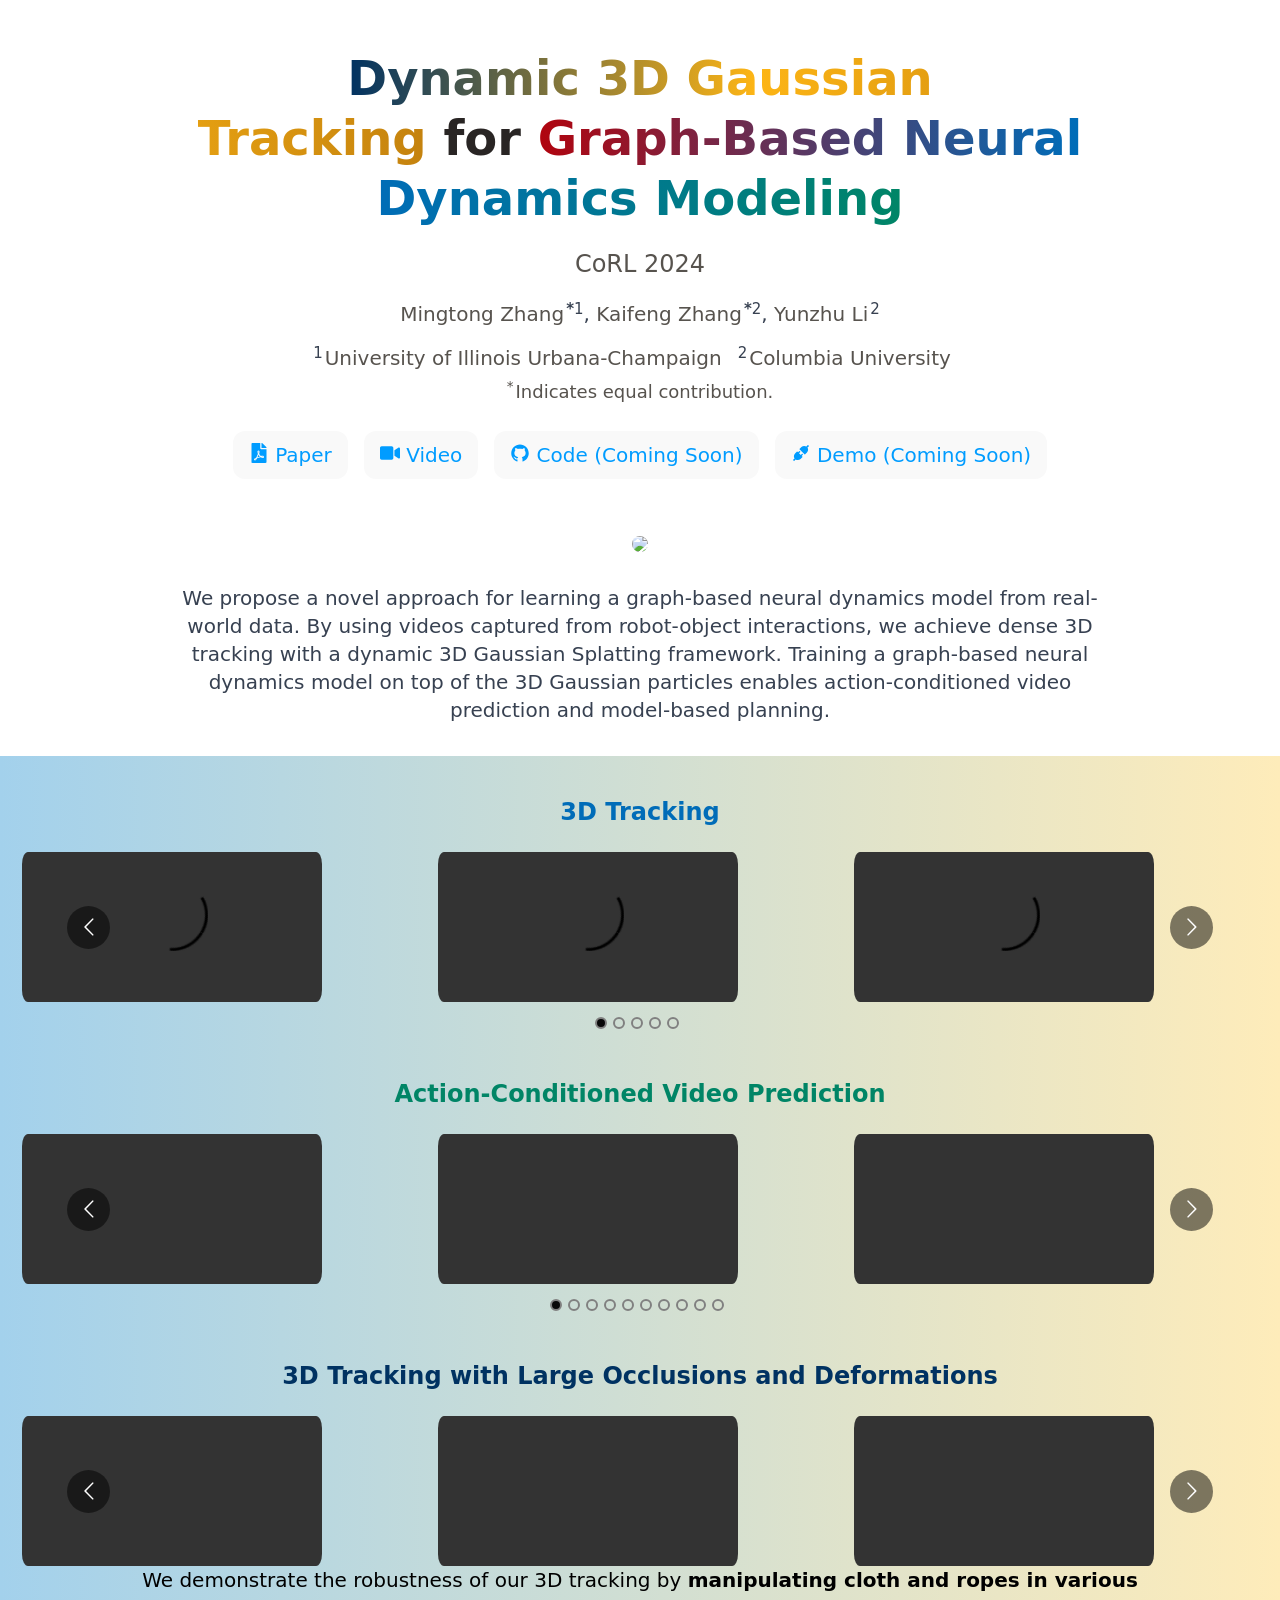
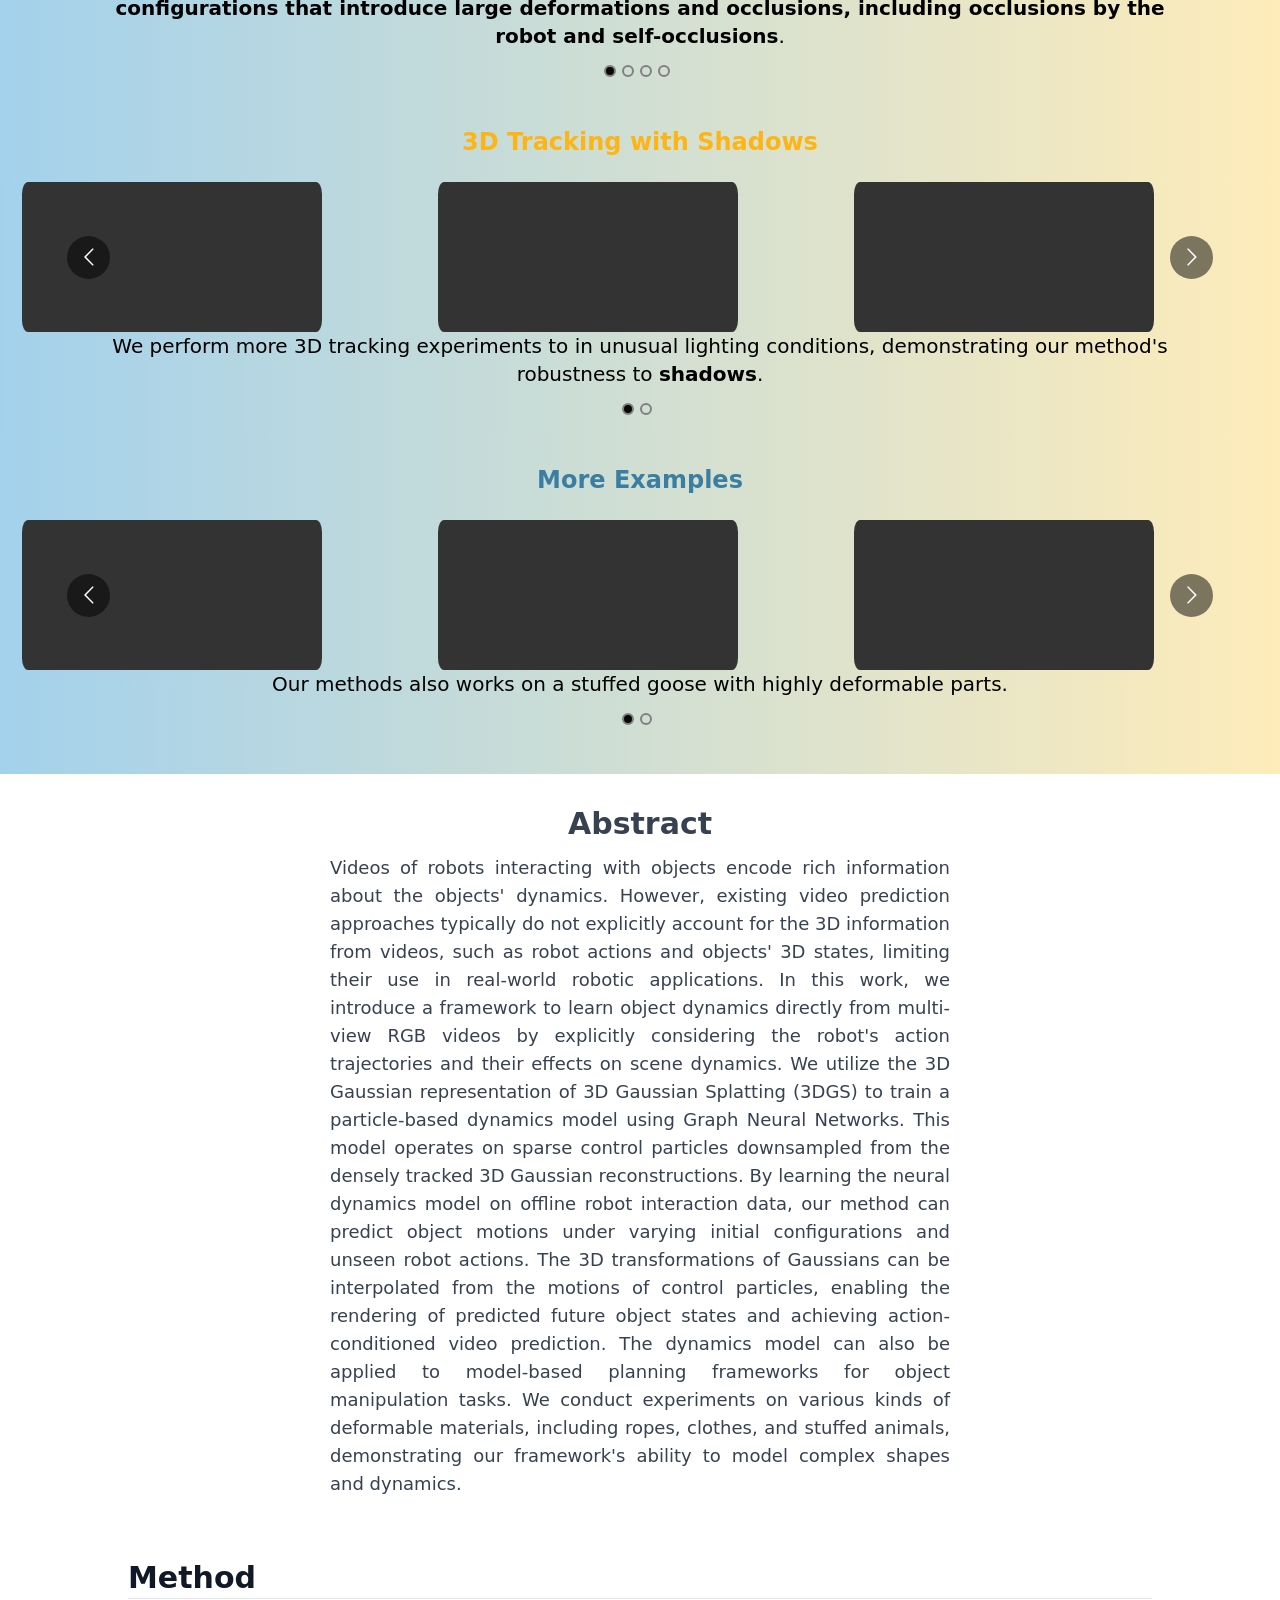
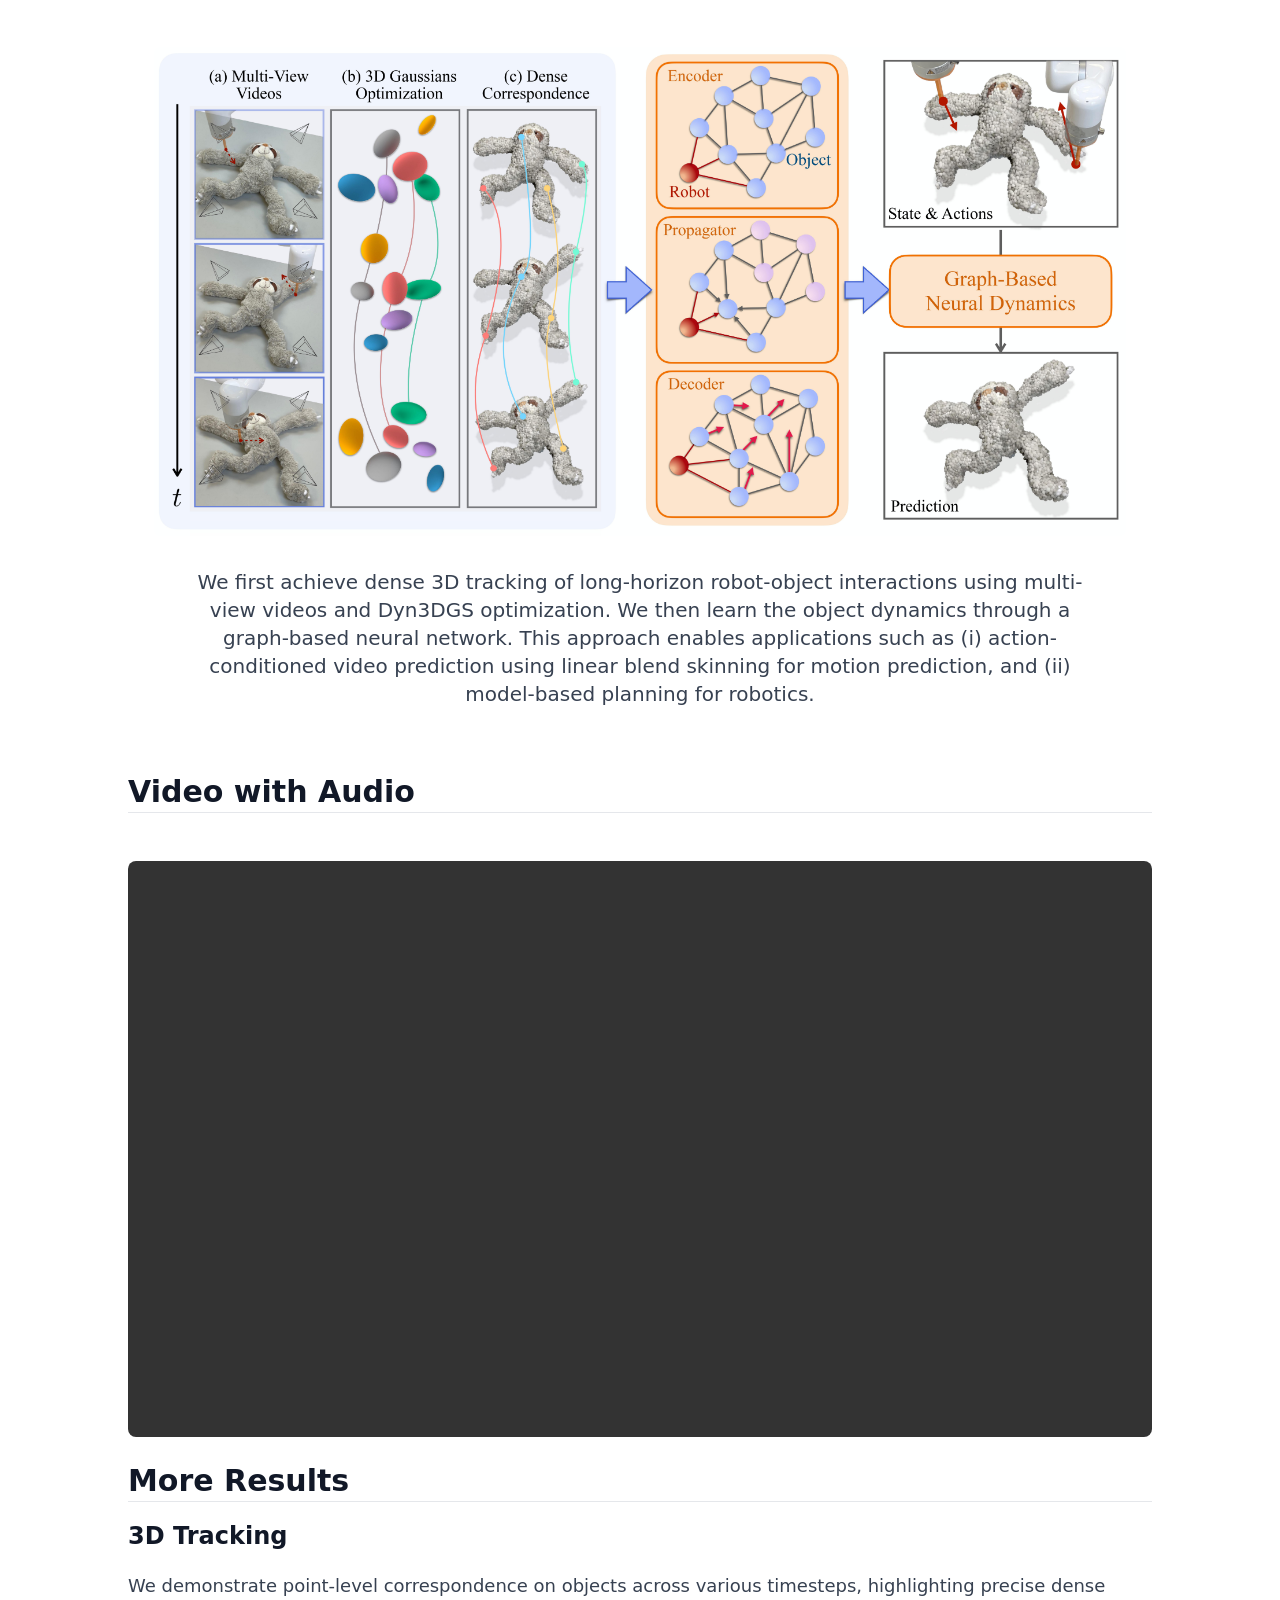
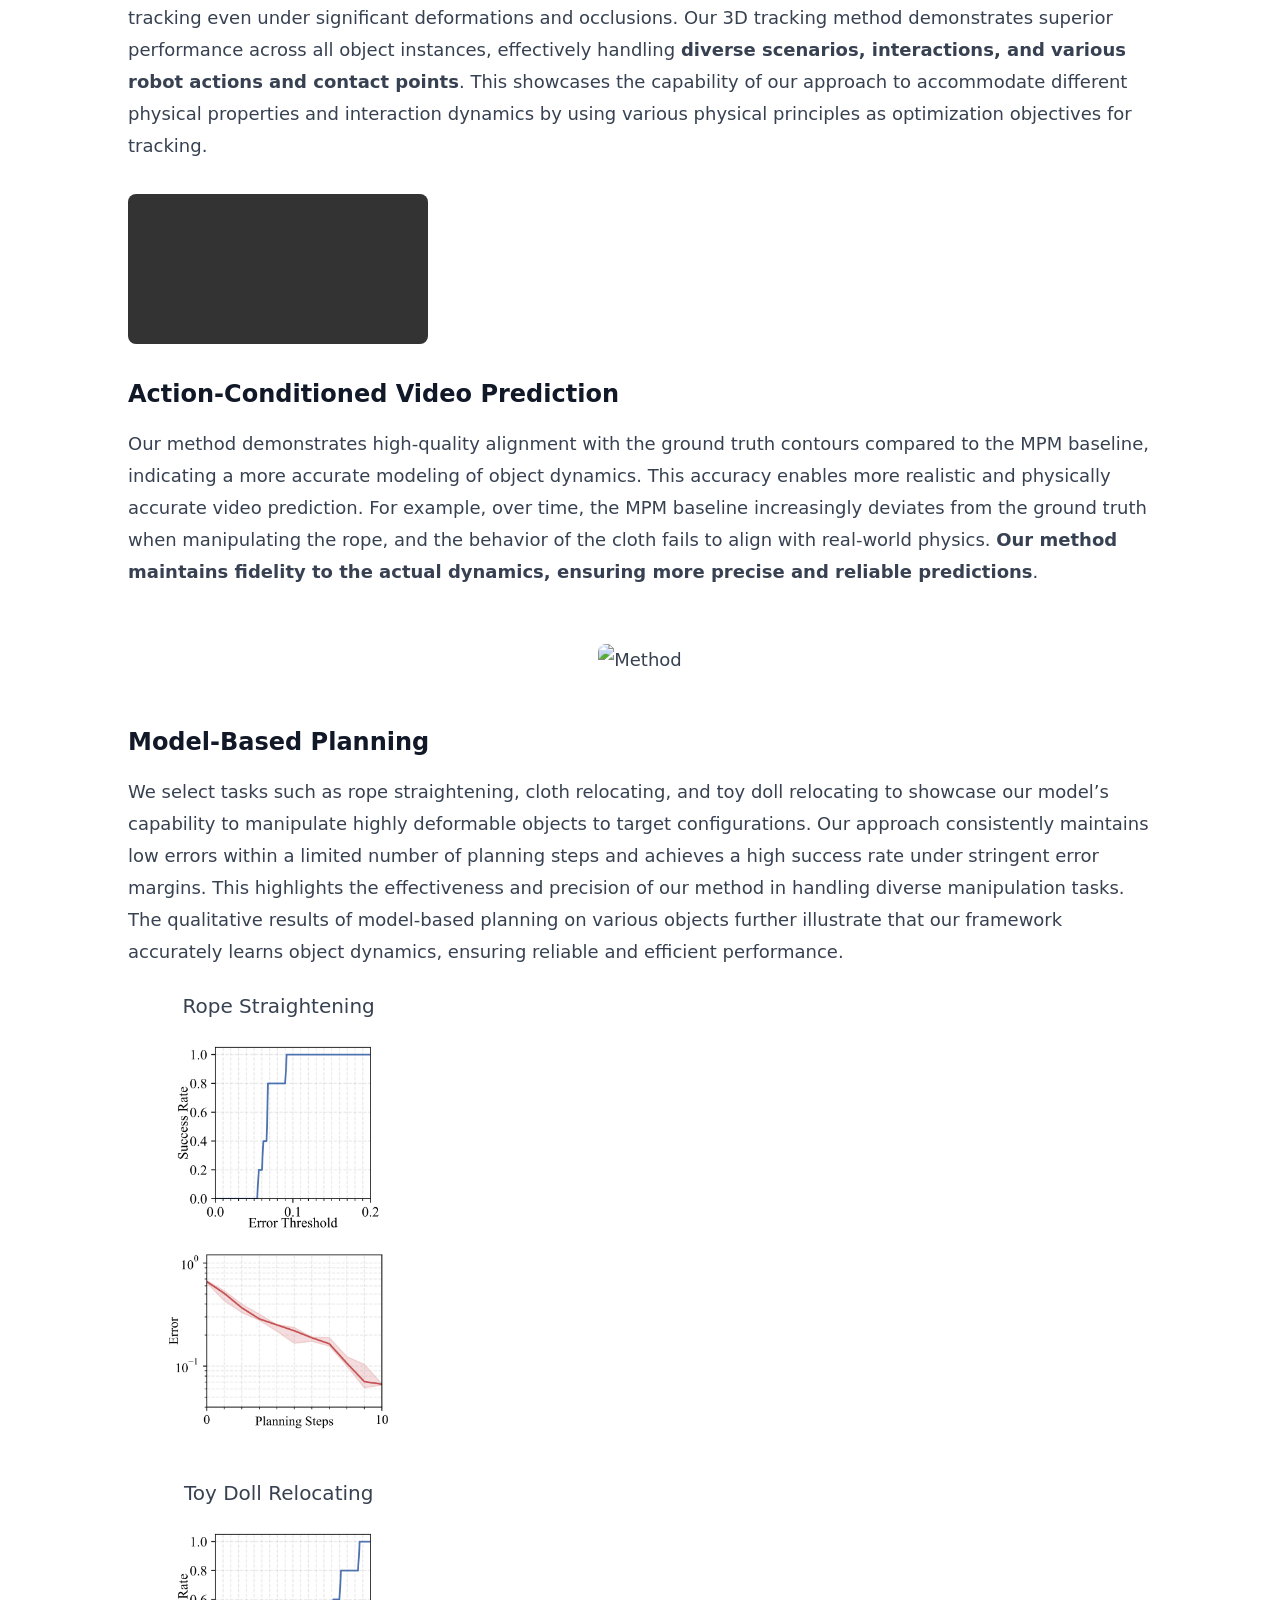
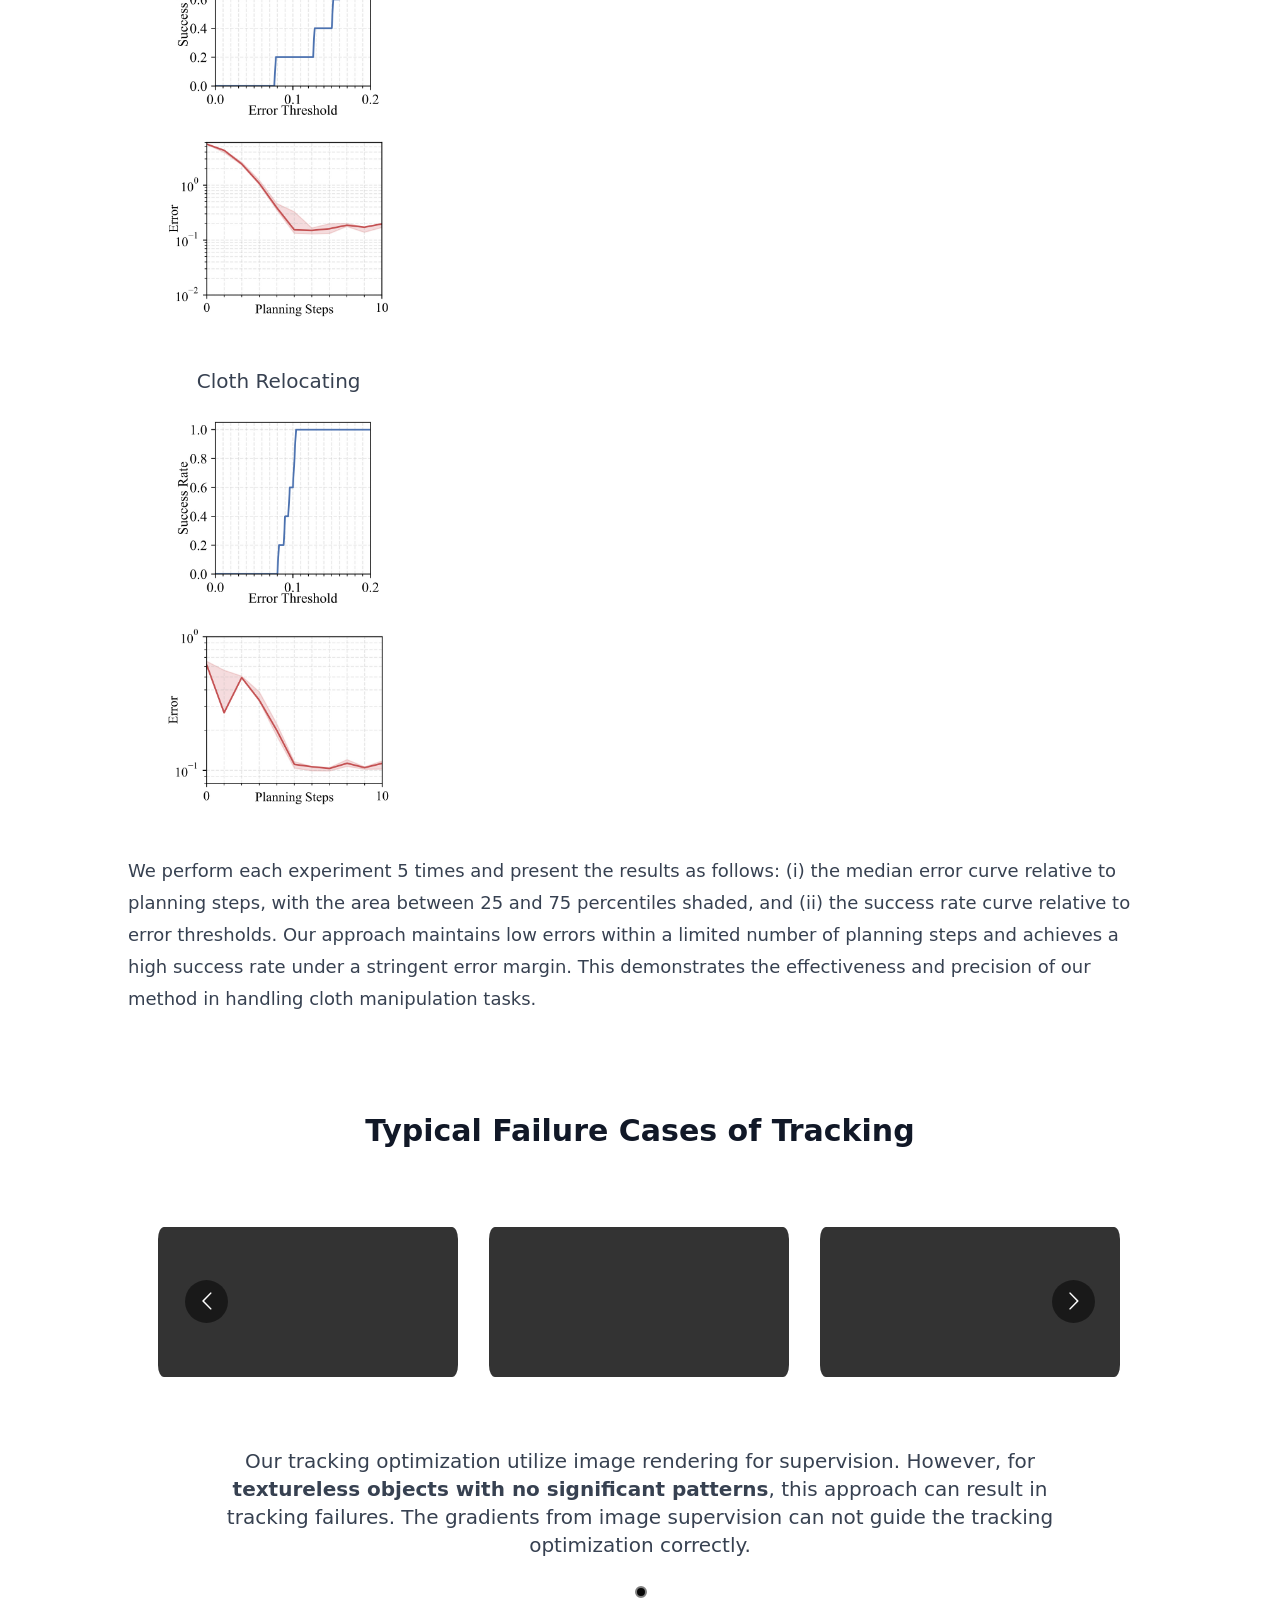
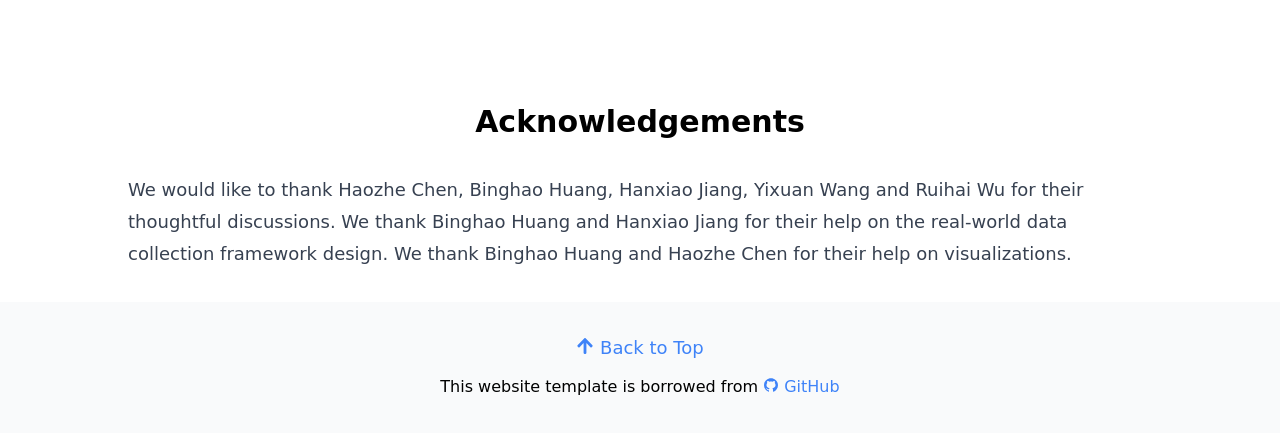
==== commit c605c21f: "Updates" ====
--- a/index.html
+++ b/index.html
@@ -1,6 +1,6 @@
 <!DOCTYPE html><html><head><meta charSet="utf-8"/><meta http-equiv="x-ua-compatible" content="ie=edge"/><meta name="viewport" content="width=device-width, initial-scale=1, shrink-to-fit=no"/><meta name="generator" content="Gatsby 5.10.0"/><style data-href="/styles.0b8fc1e6c5701a82bb48.css" data-identity="gatsby-global-css">/*
 ! tailwindcss v3.3.2 | MIT License | https://tailwindcss.com
-*/*,:after,:before{border:0 solid #e5e7eb;box-sizing:border-box}:after,:before{--tw-content:""}html{-webkit-text-size-adjust:100%;font-feature-settings:normal;font-family:ui-sans-serif,system-ui,-apple-system,BlinkMacSystemFont,Segoe UI,Roboto,Helvetica Neue,Arial,Noto Sans,sans-serif,Apple Color Emoji,Segoe UI Emoji,Segoe UI Symbol,Noto Color Emoji;font-variation-settings:normal;line-height:1.5;-moz-tab-size:4;-o-tab-size:4;tab-size:4}body{line-height:inherit;margin:0}hr{border-top-width:1px;color:inherit;height:0}abbr:where([title]){-webkit-text-decoration:underline dotted;text-decoration:underline dotted}h1,h2,h3,h4,h5,h6{font-size:inherit;font-weight:inherit}a{color:inherit;text-decoration:inherit}b,strong{font-weight:bolder}code,kbd,pre,samp{font-family:ui-monospace,SFMono-Regular,Menlo,Monaco,Consolas,Liberation Mono,Courier New,monospace;font-size:1em}small{font-size:80%}sub,sup{font-size:75%;line-height:0;position:relative;vertical-align:baseline}sub{bottom:-.25em}sup{top:-.5em}table{border-collapse:collapse;border-color:inherit;text-indent:0}button,input,optgroup,select,textarea{color:inherit;font-family:inherit;font-size:100%;font-weight:inherit;line-height:inherit;margin:0;padding:0}button,select{text-transform:none}[type=button],[type=reset],[type=submit],button{-webkit-appearance:button;background-color:transparent;background-image:none}:-moz-focusring{outline:auto}:-moz-ui-invalid{box-shadow:none}progress{vertical-align:baseline}::-webkit-inner-spin-button,::-webkit-outer-spin-button{height:auto}[type=search]{-webkit-appearance:textfield;outline-offset:-2px}::-webkit-search-decoration{-webkit-appearance:none}::-webkit-file-upload-button{-webkit-appearance:button;font:inherit}summary{display:list-item}blockquote,dd,dl,figure,h1,h2,h3,h4,h5,h6,hr,p,pre{margin:0}fieldset{margin:0}fieldset,legend{padding:0}menu,ol,ul{list-style:none;margin:0;padding:0}textarea{resize:vertical}input::-moz-placeholder,textarea::-moz-placeholder{color:#9ca3af}input::placeholder,textarea::placeholder{color:#9ca3af}[role=button],button{cursor:pointer}:disabled{cursor:default}audio,canvas,embed,iframe,img,object,svg,video{display:block;vertical-align:middle}img,video{height:auto;max-width:100%}[hidden]{display:none}::-webkit-datetime-edit,::-webkit-datetime-edit-day-field,::-webkit-datetime-edit-hour-field,::-webkit-datetime-edit-meridiem-field,::-webkit-datetime-edit-millisecond-field,::-webkit-datetime-edit-minute-field,::-webkit-datetime-edit-month-field,::-webkit-datetime-edit-second-field,::-webkit-datetime-edit-year-field{padding-bottom:0;padding-top:0}select{background-image:url("data:image/svg+xml;charset=utf-8,%3Csvg xmlns='http://www.w3.org/2000/svg' fill='none' viewBox='0 0 20 20'%3E%3Cpath stroke='%236B7280' stroke-linecap='round' stroke-linejoin='round' stroke-width='1.5' d='m6 8 4 4 4-4'/%3E%3C/svg%3E");background-position:right .5rem center;background-repeat:no-repeat;background-size:1.5em 1.5em;padding-right:2.5rem;-webkit-print-color-adjust:exact;print-color-adjust:exact}[type=checkbox]:checked,[type=radio]:checked{background-color:currentColor;background-position:50%;background-repeat:no-repeat;background-size:100% 100%;border-color:transparent}[type=checkbox]:checked{background-image:url("data:image/svg+xml;charset=utf-8,%3Csvg xmlns='http://www.w3.org/2000/svg' fill='%23fff' viewBox='0 0 16 16'%3E%3Cpath d='M12.207 4.793a1 1 0 0 1 0 1.414l-5 5a1 1 0 0 1-1.414 0l-2-2a1 1 0 0 1 1.414-1.414L6.5 9.086l4.293-4.293a1 1 0 0 1 1.414 0z'/%3E%3C/svg%3E")}[type=checkbox]:checked:focus,[type=checkbox]:checked:hover,[type=radio]:checked:focus,[type=radio]:checked:hover{background-color:currentColor;border-color:transparent}[type=checkbox]:indeterminate{background-image:url("data:image/svg+xml;charset=utf-8,%3Csvg xmlns='http://www.w3.org/2000/svg' fill='none' viewBox='0 0 16 16'%3E%3Cpath stroke='%23fff' stroke-linecap='round' stroke-linejoin='round' stroke-width='2' d='M4 8h8'/%3E%3C/svg%3E");background-size:100% 100%}[type=file]:focus{outline:1px solid ButtonText;outline:1px auto -webkit-focus-ring-color}[multiple],[type=date],[type=datetime-local],[type=email],[type=month],[type=number],[type=password],[type=search],[type=tel],[type=text],[type=time],[type=url],[type=week],select,textarea{--tw-shadow:0 0 #0000;-webkit-appearance:none;-moz-appearance:none;appearance:none;background-color:#fff;border-color:#6b7280;border-radius:0;border-width:1px;font-size:1rem;line-height:1.5rem;padding:.5rem .75rem}[multiple]:focus,[type=date]:focus,[type=datetime-local]:focus,[type=email]:focus,[type=month]:focus,[type=number]:focus,[type=password]:focus,[type=search]:focus,[type=tel]:focus,[type=text]:focus,[type=time]:focus,[type=url]:focus,[type=week]:focus,select:focus,textarea:focus{--tw-ring-inset:var(--tw-empty,/*!*/ /*!*/);--tw-ring-offset-width:0px;--tw-ring-offset-color:#fff;--tw-ring-color:#1c64f2;--tw-ring-offset-shadow:var(--tw-ring-inset) 0 0 0 var(--tw-ring-offset-width) var(--tw-ring-offset-color);--tw-ring-shadow:var(--tw-ring-inset) 0 0 0 calc(1px + var(--tw-ring-offset-width)) var(--tw-ring-color);border-color:#1c64f2;box-shadow:var(--tw-ring-offset-shadow),var(--tw-ring-shadow),var(--tw-shadow);outline:2px solid transparent;outline-offset:2px}input::-moz-placeholder,textarea::-moz-placeholder{color:#6b7280;opacity:1}input::placeholder,textarea::placeholder{color:#6b7280;opacity:1}::-webkit-datetime-edit-fields-wrapper{padding:0}::-webkit-date-and-time-value{min-height:1.5em}select:not([size]){background-image:url("data:image/svg+xml;charset=utf-8,%3Csvg xmlns='http://www.w3.org/2000/svg' fill='none' aria-hidden='true' viewBox='0 0 10 6'%3E%3Cpath stroke='%236B7280' stroke-linecap='round' stroke-linejoin='round' stroke-width='2' d='m1 1 4 4 4-4'/%3E%3C/svg%3E");background-position:right .75rem center;background-repeat:no-repeat;background-size:.75em .75em;padding-right:2.5rem;-webkit-print-color-adjust:exact;print-color-adjust:exact}[multiple]{background-image:none;background-position:0 0;background-repeat:unset;background-size:initial;padding-right:.75rem;-webkit-print-color-adjust:unset;print-color-adjust:unset}[type=checkbox],[type=radio]{--tw-shadow:0 0 #0000;-webkit-appearance:none;-moz-appearance:none;appearance:none;background-color:#fff;background-origin:border-box;border-color:#6b7280;border-width:1px;color:#1c64f2;display:inline-block;flex-shrink:0;height:1rem;padding:0;-webkit-print-color-adjust:exact;print-color-adjust:exact;-webkit-user-select:none;-moz-user-select:none;user-select:none;vertical-align:middle;width:1rem}[type=checkbox]{border-radius:0}[type=radio]{border-radius:100%}[type=checkbox]:focus,[type=radio]:focus{--tw-ring-inset:var(--tw-empty,/*!*/ /*!*/);--tw-ring-offset-width:2px;--tw-ring-offset-color:#fff;--tw-ring-color:#1c64f2;--tw-ring-offset-shadow:var(--tw-ring-inset) 0 0 0 var(--tw-ring-offset-width) var(--tw-ring-offset-color);--tw-ring-shadow:var(--tw-ring-inset) 0 0 0 calc(2px + var(--tw-ring-offset-width)) var(--tw-ring-color);box-shadow:var(--tw-ring-offset-shadow),var(--tw-ring-shadow),var(--tw-shadow);outline:2px solid transparent;outline-offset:2px}.dark [type=checkbox]:checked,.dark [type=radio]:checked,[type=checkbox]:checked,[type=radio]:checked{background-color:currentColor;background-position:50%;background-repeat:no-repeat;background-size:.55em .55em;border-color:transparent}[type=checkbox]:checked{background-image:url("data:image/svg+xml;charset=utf-8,%3Csvg xmlns='http://www.w3.org/2000/svg' fill='none' aria-hidden='true' viewBox='0 0 16 12'%3E%3Cpath stroke='%23fff' stroke-linecap='round' stroke-linejoin='round' stroke-width='3' d='M1 5.917 5.724 10.5 15 1.5'/%3E%3C/svg%3E");background-repeat:no-repeat;background-size:.55em .55em;-webkit-print-color-adjust:exact;print-color-adjust:exact}.dark [type=radio]:checked,[type=radio]:checked{background-image:url("data:image/svg+xml;charset=utf-8,%3Csvg xmlns='http://www.w3.org/2000/svg' fill='%23fff' viewBox='0 0 16 16'%3E%3Ccircle cx='8' cy='8' r='3'/%3E%3C/svg%3E");background-size:1em 1em}[type=checkbox]:indeterminate{background-color:currentColor;background-image:url("data:image/svg+xml;charset=utf-8,%3Csvg xmlns='http://www.w3.org/2000/svg' fill='none' aria-hidden='true' viewBox='0 0 16 12'%3E%3Cpath stroke='%23fff' stroke-linecap='round' stroke-linejoin='round' stroke-width='3' d='M1 5.917 5.724 10.5 15 1.5'/%3E%3C/svg%3E");background-position:50%;background-repeat:no-repeat;background-size:.55em .55em;border-color:transparent;-webkit-print-color-adjust:exact;print-color-adjust:exact}[type=checkbox]:indeterminate:focus,[type=checkbox]:indeterminate:hover{background-color:currentColor;border-color:transparent}[type=file]{background:unset;border-color:inherit;border-radius:0;border-width:0;font-size:unset;line-height:inherit;padding:0}[type=file]:focus{outline:1px auto inherit}input[type=file]::file-selector-button{-webkit-margin-start:-1rem;-webkit-margin-end:1rem;background:#1f2937;border:0;color:#fff;cursor:pointer;font-size:.875rem;font-weight:500;margin-inline-end:1rem;margin-inline-start:-1rem;padding:.625rem 1rem .625rem 2rem}input[type=file]::file-selector-button:hover{background:#374151}.dark input[type=file]::file-selector-button{background:#4b5563;color:#fff}.dark input[type=file]::file-selector-button:hover{background:#6b7280}input[type=range]::-webkit-slider-thumb{appearance:none;-moz-appearance:none;-webkit-appearance:none;background:#1c64f2;border:0;border-radius:9999px;cursor:pointer;height:1.25rem;width:1.25rem}input[type=range]:disabled::-webkit-slider-thumb{background:#9ca3af}.dark input[type=range]:disabled::-webkit-slider-thumb{background:#6b7280}input[type=range]:focus::-webkit-slider-thumb{--tw-ring-offset-shadow:var(--tw-ring-inset) 0 0 0 var(--tw-ring-offset-width) var(--tw-ring-offset-color);--tw-ring-shadow:var(--tw-ring-inset) 0 0 0 calc(4px + var(--tw-ring-offset-width)) var(--tw-ring-color);--tw-ring-opacity:1px;--tw-ring-color:rgb(164 202 254/var(--tw-ring-opacity));box-shadow:var(--tw-ring-offset-shadow),var(--tw-ring-shadow),var(--tw-shadow,0 0 #0000);outline:2px solid transparent;outline-offset:2px}input[type=range]::-moz-range-thumb{appearance:none;-moz-appearance:none;-webkit-appearance:none;background:#1c64f2;border:0;border-radius:9999px;cursor:pointer;height:1.25rem;width:1.25rem}input[type=range]:disabled::-moz-range-thumb{background:#9ca3af}.dark input[type=range]:disabled::-moz-range-thumb{background:#6b7280}input[type=range]::-moz-range-progress{background:#3f83f8}input[type=range]::-ms-fill-lower{background:#3f83f8}input[type=range].range-sm::-webkit-slider-thumb{height:1rem;width:1rem}input[type=range].range-lg::-webkit-slider-thumb{height:1.5rem;width:1.5rem}input[type=range].range-sm::-moz-range-thumb{height:1rem;width:1rem}input[type=range].range-lg::-moz-range-thumb{height:1.5rem;width:1.5rem}.toggle-bg:after{background:#fff;border-color:#d1d5db;border-radius:9999px;border-width:1px;box-shadow:var(--tw-ring-inset) 0 0 0 calc(var(--tw-ring-offset-width)) var(--tw-ring-color);content:"";height:1.25rem;left:.125rem;position:absolute;top:.125rem;transition-duration:.15s;transition-property:background-color,border-color,color,fill,stroke,opacity,box-shadow,transform,filter,backdrop-filter,-webkit-backdrop-filter;width:1.25rem}input:checked+.toggle-bg:after{border-color:#fff;transform:translateX(100%)}input:checked+.toggle-bg{background:#1c64f2;border-color:#1c64f2}[data-tooltip-style^=light]+.tooltip>.tooltip-arrow:before{border-color:#e5e7eb;border-style:solid}[data-tooltip-style^=light]+.tooltip[data-popper-placement^=top]>.tooltip-arrow:before{border-bottom-width:1px;border-right-width:1px}[data-tooltip-style^=light]+.tooltip[data-popper-placement^=right]>.tooltip-arrow:before{border-bottom-width:1px;border-left-width:1px}[data-tooltip-style^=light]+.tooltip[data-popper-placement^=bottom]>.tooltip-arrow:before{border-left-width:1px;border-top-width:1px}[data-tooltip-style^=light]+.tooltip[data-popper-placement^=left]>.tooltip-arrow:before{border-right-width:1px;border-top-width:1px}.tooltip[data-popper-placement^=top]>.tooltip-arrow{bottom:-4px}.tooltip[data-popper-placement^=bottom]>.tooltip-arrow{top:-4px}.tooltip[data-popper-placement^=left]>.tooltip-arrow{right:-4px}.tooltip[data-popper-placement^=right]>.tooltip-arrow{left:-4px}.tooltip.invisible>.tooltip-arrow:before{visibility:hidden}[data-popper-arrow],[data-popper-arrow]:before{background:inherit;height:8px;position:absolute;width:8px}[data-popper-arrow]{visibility:hidden}[data-popper-arrow]:after,[data-popper-arrow]:before{content:"";transform:rotate(45deg);visibility:visible}[data-popper-arrow]:after{background:inherit;height:9px;position:absolute;width:9px}[role=tooltip]>[data-popper-arrow]:before{border-color:#e5e7eb;border-style:solid}.dark [role=tooltip]>[data-popper-arrow]:before{border-color:#4b5563;border-style:solid}[role=tooltip]>[data-popper-arrow]:after{border-color:#e5e7eb;border-style:solid}.dark [role=tooltip]>[data-popper-arrow]:after{border-color:#4b5563;border-style:solid}[data-popover][role=tooltip][data-popper-placement^=top]>[data-popper-arrow]:after,[data-popover][role=tooltip][data-popper-placement^=top]>[data-popper-arrow]:before{border-bottom-width:1px;border-right-width:1px}[data-popover][role=tooltip][data-popper-placement^=right]>[data-popper-arrow]:after,[data-popover][role=tooltip][data-popper-placement^=right]>[data-popper-arrow]:before{border-bottom-width:1px;border-left-width:1px}[data-popover][role=tooltip][data-popper-placement^=bottom]>[data-popper-arrow]:after,[data-popover][role=tooltip][data-popper-placement^=bottom]>[data-popper-arrow]:before{border-left-width:1px;border-top-width:1px}[data-popover][role=tooltip][data-popper-placement^=left]>[data-popper-arrow]:after,[data-popover][role=tooltip][data-popper-placement^=left]>[data-popper-arrow]:before{border-right-width:1px;border-top-width:1px}[data-popover][role=tooltip][data-popper-placement^=top]>[data-popper-arrow]{bottom:-5px}[data-popover][role=tooltip][data-popper-placement^=bottom]>[data-popper-arrow]{top:-5px}[data-popover][role=tooltip][data-popper-placement^=left]>[data-popper-arrow]{right:-5px}[data-popover][role=tooltip][data-popper-placement^=right]>[data-popper-arrow]{left:-5px}[role=tooltip].invisible>[data-popper-arrow]:after,[role=tooltip].invisible>[data-popper-arrow]:before{visibility:hidden}*,:after,:before{--tw-border-spacing-x:0;--tw-border-spacing-y:0;--tw-translate-x:0;--tw-translate-y:0;--tw-rotate:0;--tw-skew-x:0;--tw-skew-y:0;--tw-scale-x:1;--tw-scale-y:1;--tw-pan-x: ;--tw-pan-y: ;--tw-pinch-zoom: ;--tw-scroll-snap-strictness:proximity;--tw-gradient-from-position: ;--tw-gradient-via-position: ;--tw-gradient-to-position: ;--tw-ordinal: ;--tw-slashed-zero: ;--tw-numeric-figure: ;--tw-numeric-spacing: ;--tw-numeric-fraction: ;--tw-ring-inset: ;--tw-ring-offset-width:0px;--tw-ring-offset-color:#fff;--tw-ring-color:rgba(63,131,248,.5);--tw-ring-offset-shadow:0 0 #0000;--tw-ring-shadow:0 0 #0000;--tw-shadow:0 0 #0000;--tw-shadow-colored:0 0 #0000;--tw-blur: ;--tw-brightness: ;--tw-contrast: ;--tw-grayscale: ;--tw-hue-rotate: ;--tw-invert: ;--tw-saturate: ;--tw-sepia: ;--tw-drop-shadow: ;--tw-backdrop-blur: ;--tw-backdrop-brightness: ;--tw-backdrop-contrast: ;--tw-backdrop-grayscale: ;--tw-backdrop-hue-rotate: ;--tw-backdrop-invert: ;--tw-backdrop-opacity: ;--tw-backdrop-saturate: ;--tw-backdrop-sepia: }::backdrop{--tw-border-spacing-x:0;--tw-border-spacing-y:0;--tw-translate-x:0;--tw-translate-y:0;--tw-rotate:0;--tw-skew-x:0;--tw-skew-y:0;--tw-scale-x:1;--tw-scale-y:1;--tw-pan-x: ;--tw-pan-y: ;--tw-pinch-zoom: ;--tw-scroll-snap-strictness:proximity;--tw-gradient-from-position: ;--tw-gradient-via-position: ;--tw-gradient-to-position: ;--tw-ordinal: ;--tw-slashed-zero: ;--tw-numeric-figure: ;--tw-numeric-spacing: ;--tw-numeric-fraction: ;--tw-ring-inset: ;--tw-ring-offset-width:0px;--tw-ring-offset-color:#fff;--tw-ring-color:rgba(63,131,248,.5);--tw-ring-offset-shadow:0 0 #0000;--tw-ring-shadow:0 0 #0000;--tw-shadow:0 0 #0000;--tw-shadow-colored:0 0 #0000;--tw-blur: ;--tw-brightness: ;--tw-contrast: ;--tw-grayscale: ;--tw-hue-rotate: ;--tw-invert: ;--tw-saturate: ;--tw-sepia: ;--tw-drop-shadow: ;--tw-backdrop-blur: ;--tw-backdrop-brightness: ;--tw-backdrop-contrast: ;--tw-backdrop-grayscale: ;--tw-backdrop-hue-rotate: ;--tw-backdrop-invert: ;--tw-backdrop-opacity: ;--tw-backdrop-saturate: ;--tw-backdrop-sepia: }html{scroll-behavior:smooth}.container{width:100%}@media (min-width:640px){.container{max-width:640px}}@media (min-width:768px){.container{max-width:768px}}@media (min-width:1024px){.container{max-width:1024px}}@media (min-width:1280px){.container{max-width:1280px}}@media (min-width:1536px){.container{max-width:1536px}}.aspect-h-9{--tw-aspect-h:9}.aspect-w-16{--tw-aspect-w:16;padding-bottom:calc(var(--tw-aspect-h)/var(--tw-aspect-w)*100%);position:relative}.aspect-w-16>*{bottom:0;height:100%;left:0;position:absolute;right:0;top:0;width:100%}.format{color:var(--tw-prose-body);max-width:65ch}.format :where(p):not(:where([class~=not-format] *)){margin-bottom:1.25em;margin-top:1.25em}.format :where([class~=lead]):not(:where([class~=not-format] *)){color:var(--tw-prose-lead);font-size:1.25em;line-height:1.6;margin-bottom:1.2em;margin-top:1.2em}.format :where(a):not(:where([class~=not-format] *)){color:var(--tw-prose-links);font-weight:500;text-decoration:underline}.format :where(strong):not(:where([class~=not-format] *)){color:var(--tw-prose-bold);font-weight:600}.format :where(a strong):not(:where([class~=not-format] *)){color:inherit}.format :where(blockquote strong):not(:where([class~=not-format] *)){color:inherit}.format :where(thead th strong):not(:where([class~=not-format] *)){color:inherit}.format :where(ol):not(:where([class~=not-format] *)){list-style-type:decimal;margin-bottom:1.25em;margin-top:1.25em;padding-left:1.625em}.format :where(ol[type=A]):not(:where([class~=not-format] *)){list-style-type:upper-alpha}.format :where(ol[type=a]):not(:where([class~=not-format] *)){list-style-type:lower-alpha}.format :where(ol[type=A s]):not(:where([class~=not-format] *)){list-style-type:upper-alpha}.format :where(ol[type=a s]):not(:where([class~=not-format] *)){list-style-type:lower-alpha}.format :where(ol[type=I]):not(:where([class~=not-format] *)){list-style-type:upper-roman}.format :where(ol[type=i]):not(:where([class~=not-format] *)){list-style-type:lower-roman}.format :where(ol[type=I s]):not(:where([class~=not-format] *)){list-style-type:upper-roman}.format :where(ol[type=i s]):not(:where([class~=not-format] *)){list-style-type:lower-roman}.format :where(ol[type="1"]):not(:where([class~=not-format] *)){list-style-type:decimal}.format :where(ul):not(:where([class~=not-format] *)){list-style-type:disc;margin-bottom:1.25em;margin-top:1.25em;padding-left:1.625em}.format :where(ol>li):not(:where([class~=not-format] *))::marker{color:var(--tw-prose-counters);font-weight:400}.format :where(ul>li):not(:where([class~=not-format] *))::marker{color:var(--tw-prose-bullets)}.format :where(hr):not(:where([class~=not-format] *)){border-color:var(--tw-prose-hr);border-top-width:1px;margin-bottom:3em;margin-top:3em}.format :where(blockquote):not(:where([class~=not-format] *)){border-left-color:var(--tw-prose-quote-borders);border-left-width:.25rem;color:var(--tw-prose-quotes);font-style:italic;font-weight:500;margin-bottom:1.6em;margin-top:1.6em;padding-left:1em;quotes:"\201C""\201D""\2018""\2019"}.format :where(blockquote p:first-of-type):not(:where([class~=not-format] *)):before{content:open-quote}.format :where(blockquote p:last-of-type):not(:where([class~=not-format] *)):after{content:close-quote}.format :where(h1):not(:where([class~=not-format] *)){color:var(--tw-prose-headings);font-size:2.25em;font-weight:800;line-height:1.1111111;margin-bottom:.8888889em;margin-top:0}.format :where(h1 strong):not(:where([class~=not-format] *)){color:inherit;font-weight:900}.format :where(h2):not(:where([class~=not-format] *)){color:var(--tw-prose-headings);font-size:1.5em;font-weight:700;line-height:1.3333333;margin-bottom:1em;margin-top:2em}.format :where(h2 strong):not(:where([class~=not-format] *)){color:inherit;font-weight:800}.format :where(h3):not(:where([class~=not-format] *)){color:var(--tw-prose-headings);font-size:1.25em;font-weight:600;line-height:1.6;margin-bottom:.6em;margin-top:1.6em}.format :where(h3 strong):not(:where([class~=not-format] *)){color:inherit;font-weight:700}.format :where(h4):not(:where([class~=not-format] *)){color:var(--tw-prose-headings);font-weight:600;line-height:1.5;margin-bottom:.5em;margin-top:1.5em}.format :where(h4 strong):not(:where([class~=not-format] *)){color:inherit;font-weight:700}.format :where(img):not(:where([class~=not-format] *)){margin-bottom:2em;margin-top:2em}.format :where(figure>*):not(:where([class~=not-format] *)){margin-bottom:0;margin-top:0}.format :where(figcaption):not(:where([class~=not-format] *)){color:var(--tw-prose-captions);font-size:.875em;line-height:1.4285714;margin-top:.8571429em}.format :where(code):not(:where([class~=not-format] *)){color:var(--tw-prose-code);font-size:.875em;font-weight:600}.format :where(code):not(:where([class~=not-format] *)):before{content:"`"}.format :where(code):not(:where([class~=not-format] *)):after{content:"`"}.format :where(a code):not(:where([class~=not-format] *)){color:inherit}.format :where(h1 code):not(:where([class~=not-format] *)){color:inherit}.format :where(h2 code):not(:where([class~=not-format] *)){color:inherit;font-size:.875em}.format :where(h3 code):not(:where([class~=not-format] *)){color:inherit;font-size:.9em}.format :where(h4 code):not(:where([class~=not-format] *)){color:inherit}.format :where(blockquote code):not(:where([class~=not-format] *)){color:inherit}.format :where(thead th code):not(:where([class~=not-format] *)){color:inherit}.format :where(pre):not(:where([class~=not-format] *)){background-color:var(--tw-prose-pre-bg);border-radius:.375rem;color:var(--tw-prose-pre-code);font-size:.875em;font-weight:400;line-height:1.7142857;margin-bottom:1.7142857em;margin-top:1.7142857em;overflow-x:auto;padding:.8571429em 1.1428571em}.format :where(pre code):not(:where([class~=not-format] *)){background-color:transparent;border-radius:0;border-width:0;color:inherit;font-family:inherit;font-size:inherit;font-weight:inherit;line-height:inherit;padding:0}.format :where(pre code):not(:where([class~=not-format] *)):before{content:none}.format :where(pre code):not(:where([class~=not-format] *)):after{content:none}.format :where(table):not(:where([class~=not-format] *)){font-size:.875em;line-height:1.7142857;margin-bottom:2em;margin-top:2em;table-layout:auto;text-align:left;width:100%}.format :where(thead):not(:where([class~=not-format] *)){border-bottom-color:var(--tw-prose-th-borders);border-bottom-width:1px}.format :where(thead th):not(:where([class~=not-format] *)){color:var(--tw-prose-headings);font-weight:600;padding-bottom:.5714286em;padding-left:.5714286em;padding-right:.5714286em;vertical-align:bottom}.format :where(tbody tr):not(:where([class~=not-format] *)){border-bottom-color:var(--tw-prose-td-borders);border-bottom-width:1px}.format :where(tbody tr:last-child):not(:where([class~=not-format] *)){border-bottom-width:0}.format :where(tbody td):not(:where([class~=not-format] *)){vertical-align:baseline}.format :where(tfoot):not(:where([class~=not-format] *)){border-top-color:var(--tw-prose-th-borders);border-top-width:1px}.format :where(tfoot td):not(:where([class~=not-format] *)){vertical-align:top}.format{--tw-prose-body:#374151;--tw-prose-headings:#111827;--tw-prose-lead:#4b5563;--tw-prose-links:#111827;--tw-prose-bold:#111827;--tw-prose-counters:#6b7280;--tw-prose-bullets:#d1d5db;--tw-prose-hr:#e5e7eb;--tw-prose-quotes:#111827;--tw-prose-quote-borders:#e5e7eb;--tw-prose-captions:#6b7280;--tw-prose-code:#111827;--tw-prose-pre-code:#e5e7eb;--tw-prose-pre-bg:#1f2937;--tw-prose-th-borders:#d1d5db;--tw-prose-td-borders:#e5e7eb;--tw-prose-invert-body:#d1d5db;--tw-prose-invert-headings:#fff;--tw-prose-invert-lead:#9ca3af;--tw-prose-invert-links:#fff;--tw-prose-invert-bold:#fff;--tw-prose-invert-counters:#9ca3af;--tw-prose-invert-bullets:#4b5563;--tw-prose-invert-hr:#374151;--tw-prose-invert-quotes:#f3f4f6;--tw-prose-invert-quote-borders:#374151;--tw-prose-invert-captions:#9ca3af;--tw-prose-invert-code:#fff;--tw-prose-invert-pre-code:#d1d5db;--tw-prose-invert-pre-bg:rgba(0,0,0,.5);--tw-prose-invert-th-borders:#4b5563;--tw-prose-invert-td-borders:#374151;font-size:1rem;line-height:1.75}.format :where(video):not(:where([class~=not-format] *)){margin-bottom:2em;margin-top:2em}.format :where(figure):not(:where([class~=not-format] *)){margin-bottom:2em;margin-top:2em}.format :where(li):not(:where([class~=not-format] *)){margin-bottom:.5em;margin-top:.5em}.format :where(ol>li):not(:where([class~=not-format] *)){padding-left:.375em}.format :where(ul>li):not(:where([class~=not-format] *)){padding-left:.375em}.format :where(.format>ul>li p):not(:where([class~=not-format] *)){margin-bottom:.75em;margin-top:.75em}.format :where(.format>ul>li>:first-child):not(:where([class~=not-format] *)){margin-top:1.25em}.format :where(.format>ul>li>:last-child):not(:where([class~=not-format] *)){margin-bottom:1.25em}.format :where(.format>ol>li>:first-child):not(:where([class~=not-format] *)){margin-top:1.25em}.format :where(.format>ol>li>:last-child):not(:where([class~=not-format] *)){margin-bottom:1.25em}.format :where(ul ul,ul ol,ol ul,ol ol):not(:where([class~=not-format] *)){margin-bottom:.75em;margin-top:.75em}.format :where(hr+*):not(:where([class~=not-format] *)){margin-top:0}.format :where(h2+*):not(:where([class~=not-format] *)){margin-top:0}.format :where(h3+*):not(:where([class~=not-format] *)){margin-top:0}.format :where(h4+*):not(:where([class~=not-format] *)){margin-top:0}.format :where(thead th:first-child):not(:where([class~=not-format] *)){padding-left:0}.format :where(thead th:last-child):not(:where([class~=not-format] *)){padding-right:0}.format :where(tbody td,tfoot td):not(:where([class~=not-format] *)){padding:.5714286em}.format :where(tbody td:first-child,tfoot td:first-child):not(:where([class~=not-format] *)){padding-left:0}.format :where(tbody td:last-child,tfoot td:last-child):not(:where([class~=not-format] *)){padding-right:0}.format :where(.format>:first-child):not(:where([class~=not-format] *)){margin-top:0}.format :where(.format>:last-child):not(:where([class~=not-format] *)){margin-bottom:0}.format-sm :where(.format>ul>li p):not(:where([class~=not-format] *)){margin-bottom:.5714286em;margin-top:.5714286em}.format-sm :where(.format>ul>li>:first-child):not(:where([class~=not-format] *)){margin-top:1.1428571em}.format-sm :where(.format>ul>li>:last-child):not(:where([class~=not-format] *)){margin-bottom:1.1428571em}.format-sm :where(.format>ol>li>:first-child):not(:where([class~=not-format] *)){margin-top:1.1428571em}.format-sm :where(.format>ol>li>:last-child):not(:where([class~=not-format] *)){margin-bottom:1.1428571em}.format-sm :where(.format>:first-child):not(:where([class~=not-format] *)){margin-top:0}.format-sm :where(.format>:last-child):not(:where([class~=not-format] *)){margin-bottom:0}.format-base :where(.format>ul>li p):not(:where([class~=not-format] *)){margin-bottom:.75em;margin-top:.75em}.format-base :where(.format>ul>li>:first-child):not(:where([class~=not-format] *)){margin-top:1.25em}.format-base :where(.format>ul>li>:last-child):not(:where([class~=not-format] *)){margin-bottom:1.25em}.format-base :where(.format>ol>li>:first-child):not(:where([class~=not-format] *)){margin-top:1.25em}.format-base :where(.format>ol>li>:last-child):not(:where([class~=not-format] *)){margin-bottom:1.25em}.format-base :where(.format>:first-child):not(:where([class~=not-format] *)){margin-top:0}.format-base :where(.format>:last-child):not(:where([class~=not-format] *)){margin-bottom:0}.format-lg :where(.format>ul>li p):not(:where([class~=not-format] *)){margin-bottom:.8888889em;margin-top:.8888889em}.format-lg :where(.format>ul>li>:first-child):not(:where([class~=not-format] *)){margin-top:1.3333333em}.format-lg :where(.format>ul>li>:last-child):not(:where([class~=not-format] *)){margin-bottom:1.3333333em}.format-lg :where(.format>ol>li>:first-child):not(:where([class~=not-format] *)){margin-top:1.3333333em}.format-lg :where(.format>ol>li>:last-child):not(:where([class~=not-format] *)){margin-bottom:1.3333333em}.format-lg :where(.format>:first-child):not(:where([class~=not-format] *)){margin-top:0}.format-lg :where(.format>:last-child):not(:where([class~=not-format] *)){margin-bottom:0}.format-xl :where(.format>ul>li p):not(:where([class~=not-format] *)){margin-bottom:.8em;margin-top:.8em}.format-xl :where(.format>ul>li>:first-child):not(:where([class~=not-format] *)){margin-top:1.2em}.format-xl :where(.format>ul>li>:last-child):not(:where([class~=not-format] *)){margin-bottom:1.2em}.format-xl :where(.format>ol>li>:first-child):not(:where([class~=not-format] *)){margin-top:1.2em}.format-xl :where(.format>ol>li>:last-child):not(:where([class~=not-format] *)){margin-bottom:1.2em}.format-xl :where(.format>:first-child):not(:where([class~=not-format] *)){margin-top:0}.format-xl :where(.format>:last-child):not(:where([class~=not-format] *)){margin-bottom:0}.format-2xl :where(.format>ul>li p):not(:where([class~=not-format] *)){margin-bottom:.8333333em;margin-top:.8333333em}.format-2xl :where(.format>ul>li>:first-child):not(:where([class~=not-format] *)){margin-top:1.3333333em}.format-2xl :where(.format>ul>li>:last-child):not(:where([class~=not-format] *)){margin-bottom:1.3333333em}.format-2xl :where(.format>ol>li>:first-child):not(:where([class~=not-format] *)){margin-top:1.3333333em}.format-2xl :where(.format>ol>li>:last-child):not(:where([class~=not-format] *)){margin-bottom:1.3333333em}.format-2xl :where(.format>:first-child):not(:where([class~=not-format] *)){margin-top:0}.format-2xl :where(.format>:last-child):not(:where([class~=not-format] *)){margin-bottom:0}.format-blue{--tw-prose-links:#2563eb;--tw-prose-invert-links:#3b82f6}.sr-only{clip:rect(0,0,0,0);border-width:0;height:1px;margin:-1px;overflow:hidden;padding:0;position:absolute;white-space:nowrap;width:1px}.pointer-events-none{pointer-events:none}.invisible{visibility:hidden}.collapse{visibility:collapse}.fixed{position:fixed}.absolute{position:absolute}.relative{position:relative}.inset-y-0{bottom:0;top:0}.-bottom-1{bottom:-.25rem}.-left-1{left:-.25rem}.-left-1\.5{left:-.375rem}.-left-3{left:-.75rem}.-right-1{right:-.25rem}.-top-1{top:-.25rem}.bottom-5{bottom:1.25rem}.left-0{left:0}.left-1\/2{left:50%}.right-0{right:0}.top-0{top:0}.top-1\/2{top:50%}.-z-10{z-index:-10}.z-10{z-index:10}.z-20{z-index:20}.z-50{z-index:50}.float-right{float:right}.m-1{margin:.25rem}.m-3{margin:.75rem}.\!my-0{margin-bottom:0!important;margin-top:0!important}.\!my-4{margin-bottom:1rem!important;margin-top:1rem!important}.-mx-1{margin-left:-.25rem;margin-right:-.25rem}.-mx-1\.5{margin-left:-.375rem;margin-right:-.375rem}.-my-1{margin-bottom:-.25rem;margin-top:-.25rem}.-my-1\.5{margin-bottom:-.375rem;margin-top:-.375rem}.mx-1{margin-left:.25rem;margin-right:.25rem}.mx-2{margin-left:.5rem;margin-right:.5rem}.mx-4{margin-left:1rem;margin-right:1rem}.mx-auto{margin-left:auto;margin-right:auto}.my-1{margin-bottom:.25rem;margin-top:.25rem}.my-3{margin-bottom:.75rem;margin-top:.75rem}.my-3\.5{margin-bottom:.875rem;margin-top:.875rem}.my-6{margin-bottom:1.5rem;margin-top:1.5rem}.\!mb-0{margin-bottom:0!important}.\!mb-2{margin-bottom:.5rem!important}.\!mb-4{margin-bottom:1rem!important}.\!mt-0{margin-top:0!important}.\!mt-2{margin-top:.5rem!important}.\!mt-4{margin-top:1rem!important}.-mb-px{margin-bottom:-1px}.mb-1{margin-bottom:.25rem}.mb-10{margin-bottom:2.5rem}.mb-3{margin-bottom:.75rem}.mb-4{margin-bottom:1rem}.mb-5{margin-bottom:1.25rem}.mb-6{margin-bottom:1.5rem}.ml-0{margin-left:0}.ml-1{margin-left:.25rem}.ml-2{margin-left:.5rem}.ml-3{margin-left:.75rem}.ml-6{margin-left:1.5rem}.ml-auto{margin-left:auto}.mr-0{margin-right:0}.mr-0\.5{margin-right:.125rem}.mr-2{margin-right:.5rem}.mr-3{margin-right:.75rem}.mr-4{margin-right:1rem}.mt-1{margin-top:.25rem}.mt-1\.5{margin-top:.375rem}.mt-2{margin-top:.5rem}.mt-2\.5{margin-top:.625rem}.mt-3{margin-top:.75rem}.mt-4{margin-top:1rem}.mt-6{margin-top:1.5rem}.mt-8{margin-top:2rem}.block{display:block}.inline-block{display:inline-block}.inline{display:inline}.flex{display:flex}.inline-flex{display:inline-flex}.table{display:table}.grid{display:grid}.hidden{display:none}.h-0{height:0}.h-0\.5{height:.125rem}.h-1{height:.25rem}.h-1\.5{height:.375rem}.h-10{height:2.5rem}.h-2{height:.5rem}.h-2\.5{height:.625rem}.h-20{height:5rem}.h-3{height:.75rem}.h-3\.5{height:.875rem}.h-36{height:9rem}.h-4{height:1rem}.h-5{height:1.25rem}.h-6{height:1.5rem}.h-7{height:1.75rem}.h-8{height:2rem}.h-96{height:24rem}.h-auto{height:auto}.h-fit{height:-moz-fit-content;height:fit-content}.h-full{height:100%}.h-min{height:-moz-min-content;height:min-content}.h-modal{height:calc(100% - 2rem)}.h-px{height:1px}.max-h-\[90vh\]{max-height:90vh}.w-10{width:2.5rem}.w-11{width:2.75rem}.w-12{width:3rem}.w-16{width:4rem}.w-2{width:.5rem}.w-2\/4{width:50%}.w-20{width:5rem}.w-3{width:.75rem}.w-3\.5{width:.875rem}.w-36{width:9rem}.w-4{width:1rem}.w-5{width:1.25rem}.w-6{width:1.5rem}.w-64{width:16rem}.w-7{width:1.75rem}.w-8{width:2rem}.w-auto{width:auto}.w-fit{width:-moz-fit-content;width:fit-content}.w-full{width:100%}.max-w-2xl{max-width:42rem}.max-w-3xl{max-width:48rem}.max-w-4xl{max-width:56rem}.max-w-5xl{max-width:64rem}.max-w-6xl{max-width:72rem}.max-w-7xl{max-width:80rem}.max-w-\[100\%\]{max-width:100%}.max-w-\[90\%\]{max-width:90%}.max-w-lg{max-width:32rem}.max-w-md{max-width:28rem}.max-w-sm{max-width:24rem}.max-w-xl{max-width:36rem}.max-w-xs{max-width:20rem}.flex-1{flex:1 1 0%}.flex-shrink-0,.shrink-0{flex-shrink:0}.-translate-x-1\/2{--tw-translate-x:-50%}.-translate-x-1\/2,.-translate-y-1\/2{transform:translate(var(--tw-translate-x),var(--tw-translate-y)) rotate(var(--tw-rotate)) skewX(var(--tw-skew-x)) skewY(var(--tw-skew-y)) scaleX(var(--tw-scale-x)) scaleY(var(--tw-scale-y))}.-translate-y-1\/2{--tw-translate-y:-50%}.rotate-180{--tw-rotate:180deg}.rotate-180,.rotate-45{transform:translate(var(--tw-translate-x),var(--tw-translate-y)) rotate(var(--tw-rotate)) skewX(var(--tw-skew-x)) skewY(var(--tw-skew-y)) scaleX(var(--tw-scale-x)) scaleY(var(--tw-scale-y))}.rotate-45{--tw-rotate:45deg}.transform{transform:translate(var(--tw-translate-x),var(--tw-translate-y)) rotate(var(--tw-rotate)) skewX(var(--tw-skew-x)) skewY(var(--tw-skew-y)) scaleX(var(--tw-scale-x)) scaleY(var(--tw-scale-y))}@keyframes spin{to{transform:rotate(1turn)}}.animate-spin{animation:spin 1s linear infinite}.\!cursor-wait{cursor:wait!important}.cursor-grab{cursor:grab}.cursor-not-allowed{cursor:not-allowed}.cursor-pointer{cursor:pointer}.snap-x{scroll-snap-type:x var(--tw-scroll-snap-strictness)}.snap-mandatory{--tw-scroll-snap-strictness:mandatory}.snap-center{scroll-snap-align:center}.list-none{list-style-type:none}.appearance-none{-webkit-appearance:none;-moz-appearance:none;appearance:none}.grid-cols-4{grid-template-columns:repeat(4,minmax(0,1fr))}.flex-row{flex-direction:row}.flex-col{flex-direction:column}.flex-wrap{flex-wrap:wrap}.content-center{align-content:center}.items-start{align-items:flex-start}.items-end{align-items:flex-end}.items-center{align-items:center}.justify-start{justify-content:flex-start}.justify-end{justify-content:flex-end}.justify-center{justify-content:center}.justify-between{justify-content:space-between}.justify-items-center{justify-items:center}.gap-1{gap:.25rem}.gap-2{gap:.5rem}.gap-4{gap:1rem}.-space-x-4>:not([hidden])~:not([hidden]){--tw-space-x-reverse:0;margin-left:calc(-1rem*(1 - var(--tw-space-x-reverse)));margin-right:calc(-1rem*var(--tw-space-x-reverse))}.-space-x-px>:not([hidden])~:not([hidden]){--tw-space-x-reverse:0;margin-left:calc(-1px*(1 - var(--tw-space-x-reverse)));margin-right:calc(-1px*var(--tw-space-x-reverse))}.space-x-2>:not([hidden])~:not([hidden]){--tw-space-x-reverse:0;margin-left:calc(.5rem*(1 - var(--tw-space-x-reverse)));margin-right:calc(.5rem*var(--tw-space-x-reverse))}.space-x-3>:not([hidden])~:not([hidden]){--tw-space-x-reverse:0;margin-left:calc(.75rem*(1 - var(--tw-space-x-reverse)));margin-right:calc(.75rem*var(--tw-space-x-reverse))}.space-x-4>:not([hidden])~:not([hidden]){--tw-space-x-reverse:0;margin-left:calc(1rem*(1 - var(--tw-space-x-reverse)));margin-right:calc(1rem*var(--tw-space-x-reverse))}.space-y-2>:not([hidden])~:not([hidden]){--tw-space-y-reverse:0;margin-bottom:calc(.5rem*var(--tw-space-y-reverse));margin-top:calc(.5rem*(1 - var(--tw-space-y-reverse)))}.space-y-4>:not([hidden])~:not([hidden]){--tw-space-y-reverse:0;margin-bottom:calc(1rem*var(--tw-space-y-reverse));margin-top:calc(1rem*(1 - var(--tw-space-y-reverse)))}.divide-x>:not([hidden])~:not([hidden]){--tw-divide-x-reverse:0;border-left-width:calc(1px*(1 - var(--tw-divide-x-reverse)));border-right-width:calc(1px*var(--tw-divide-x-reverse))}.divide-y>:not([hidden])~:not([hidden]){--tw-divide-y-reverse:0;border-bottom-width:calc(1px*var(--tw-divide-y-reverse));border-top-width:calc(1px*(1 - var(--tw-divide-y-reverse)))}.divide-gray-100>:not([hidden])~:not([hidden]){--tw-divide-opacity:1;border-color:rgb(243 244 246/var(--tw-divide-opacity))}.divide-gray-200>:not([hidden])~:not([hidden]){--tw-divide-opacity:1;border-color:rgb(229 231 235/var(--tw-divide-opacity))}.self-center{align-self:center}.overflow-auto{overflow:auto}.overflow-hidden{overflow:hidden}.overflow-y-auto{overflow-y:auto}.overflow-x-hidden{overflow-x:hidden}.overflow-y-hidden{overflow-y:hidden}.overflow-x-scroll{overflow-x:scroll}.scroll-smooth{scroll-behavior:smooth}.whitespace-nowrap{white-space:nowrap}.\!rounded-full{border-radius:9999px!important}.\!rounded-none{border-radius:0!important}.rounded{border-radius:.25rem}.rounded-full{border-radius:9999px}.rounded-lg{border-radius:.5rem}.rounded-md{border-radius:.375rem}.rounded-none{border-radius:0}.rounded-xl{border-radius:.75rem}.rounded-b{border-bottom-left-radius:.25rem;border-bottom-right-radius:.25rem}.rounded-l-lg{border-bottom-left-radius:.5rem;border-top-left-radius:.5rem}.rounded-l-md{border-bottom-left-radius:.375rem;border-top-left-radius:.375rem}.rounded-l-none{border-bottom-left-radius:0;border-top-left-radius:0}.rounded-r-lg{border-bottom-right-radius:.5rem;border-top-right-radius:.5rem}.rounded-r-none{border-bottom-right-radius:0;border-top-right-radius:0}.rounded-t{border-top-left-radius:.25rem;border-top-right-radius:.25rem}.rounded-t-lg{border-top-left-radius:.5rem;border-top-right-radius:.5rem}.border{border-width:1px}.border-0{border-width:0}.border-2{border-width:2px}.\!border-b-0{border-bottom-width:0!important}.border-b{border-bottom-width:1px}.border-b-2{border-bottom-width:2px}.border-b-\[1px\]{border-bottom-width:1px}.border-l{border-left-width:1px}.border-l-0{border-left-width:0}.border-r-0{border-right-width:0}.border-t{border-top-width:1px}.border-t-4{border-top-width:4px}.border-cyan-300{--tw-border-opacity:1;border-color:rgb(103 232 249/var(--tw-border-opacity))}.border-cyan-500{--tw-border-opacity:1;border-color:rgb(6 182 212/var(--tw-border-opacity))}.border-cyan-600{--tw-border-opacity:1;border-color:rgb(8 145 178/var(--tw-border-opacity))}.border-cyan-700{--tw-border-opacity:1;border-color:rgb(14 116 144/var(--tw-border-opacity))}.border-gray-100{--tw-border-opacity:1;border-color:rgb(243 244 246/var(--tw-border-opacity))}.border-gray-200{--tw-border-opacity:1;border-color:rgb(229 231 235/var(--tw-border-opacity))}.border-gray-300{--tw-border-opacity:1;border-color:rgb(209 213 219/var(--tw-border-opacity))}.border-gray-400{--tw-border-opacity:1;border-color:rgb(156 163 175/var(--tw-border-opacity))}.border-gray-500{--tw-border-opacity:1;border-color:rgb(107 114 128/var(--tw-border-opacity))}.border-gray-600{--tw-border-opacity:1;border-color:rgb(75 85 99/var(--tw-border-opacity))}.border-gray-900{--tw-border-opacity:1;border-color:rgb(17 24 39/var(--tw-border-opacity))}.border-green-300{--tw-border-opacity:1;border-color:rgb(132 225 188/var(--tw-border-opacity))}.border-green-500{--tw-border-opacity:1;border-color:rgb(14 159 110/var(--tw-border-opacity))}.border-green-700{--tw-border-opacity:1;border-color:rgb(4 108 78/var(--tw-border-opacity))}.border-indigo-300{--tw-border-opacity:1;border-color:rgb(180 198 252/var(--tw-border-opacity))}.border-indigo-400{--tw-border-opacity:1;border-color:rgb(141 162 251/var(--tw-border-opacity))}.border-indigo-500{--tw-border-opacity:1;border-color:rgb(104 117 245/var(--tw-border-opacity))}.border-lime-300{--tw-border-opacity:1;border-color:rgb(190 242 100/var(--tw-border-opacity))}.border-lime-400{--tw-border-opacity:1;border-color:rgb(163 230 53/var(--tw-border-opacity))}.border-lime-500{--tw-border-opacity:1;border-color:rgb(132 204 22/var(--tw-border-opacity))}.border-pink-300{--tw-border-opacity:1;border-color:rgb(248 180 217/var(--tw-border-opacity))}.border-pink-500{--tw-border-opacity:1;border-color:rgb(231 70 148/var(--tw-border-opacity))}.border-pink-600{--tw-border-opacity:1;border-color:rgb(214 31 105/var(--tw-border-opacity))}.border-purple-500{--tw-border-opacity:1;border-color:rgb(144 97 249/var(--tw-border-opacity))}.border-purple-900{--tw-border-opacity:1;border-color:rgb(74 29 150/var(--tw-border-opacity))}.border-red-300{--tw-border-opacity:1;border-color:rgb(248 180 180/var(--tw-border-opacity))}.border-red-500{--tw-border-opacity:1;border-color:rgb(240 82 82/var(--tw-border-opacity))}.border-red-900{--tw-border-opacity:1;border-color:rgb(119 29 29/var(--tw-border-opacity))}.border-slate-100{--tw-border-opacity:1;border-color:rgb(241 245 249/var(--tw-border-opacity))}.border-teal-300{--tw-border-opacity:1;border-color:rgb(126 220 226/var(--tw-border-opacity))}.border-teal-500{--tw-border-opacity:1;border-color:rgb(6 148 162/var(--tw-border-opacity))}.border-transparent{border-color:transparent}.border-white{--tw-border-opacity:1;border-color:rgb(255 255 255/var(--tw-border-opacity))}.border-yellow-300{--tw-border-opacity:1;border-color:rgb(250 202 21/var(--tw-border-opacity))}.border-yellow-400{--tw-border-opacity:1;border-color:rgb(227 160 8/var(--tw-border-opacity))}.border-yellow-500{--tw-border-opacity:1;border-color:rgb(194 120 3/var(--tw-border-opacity))}.border-yellow-600{--tw-border-opacity:1;border-color:rgb(159 88 10/var(--tw-border-opacity))}.\!bg-cyan-50{--tw-bg-opacity:1!important;background-color:rgb(236 254 255/var(--tw-bg-opacity))!important}.\!bg-transparent{background-color:transparent!important}.bg-\[\#f9f9f9\]{--tw-bg-opacity:1;background-color:rgb(249 249 249/var(--tw-bg-opacity))}.bg-cyan-100{--tw-bg-opacity:1;background-color:rgb(207 250 254/var(--tw-bg-opacity))}.bg-cyan-200{--tw-bg-opacity:1;background-color:rgb(165 243 252/var(--tw-bg-opacity))}.bg-cyan-50{--tw-bg-opacity:1;background-color:rgb(236 254 255/var(--tw-bg-opacity))}.bg-cyan-500{--tw-bg-opacity:1;background-color:rgb(6 182 212/var(--tw-bg-opacity))}.bg-cyan-600{--tw-bg-opacity:1;background-color:rgb(8 145 178/var(--tw-bg-opacity))}.bg-cyan-700{--tw-bg-opacity:1;background-color:rgb(14 116 144/var(--tw-bg-opacity))}.bg-gray-100{--tw-bg-opacity:1;background-color:rgb(243 244 246/var(--tw-bg-opacity))}.bg-gray-200{--tw-bg-opacity:1;background-color:rgb(229 231 235/var(--tw-bg-opacity))}.bg-gray-400{--tw-bg-opacity:1;background-color:rgb(156 163 175/var(--tw-bg-opacity))}.bg-gray-50{--tw-bg-opacity:1;background-color:rgb(249 250 251/var(--tw-bg-opacity))}.bg-gray-500{--tw-bg-opacity:1;background-color:rgb(107 114 128/var(--tw-bg-opacity))}.bg-gray-600{--tw-bg-opacity:1;background-color:rgb(75 85 99/var(--tw-bg-opacity))}.bg-gray-700{--tw-bg-opacity:1;background-color:rgb(55 65 81/var(--tw-bg-opacity))}.bg-gray-800{--tw-bg-opacity:1;background-color:rgb(31 41 55/var(--tw-bg-opacity))}.bg-gray-900{--tw-bg-opacity:1;background-color:rgb(17 24 39/var(--tw-bg-opacity))}.bg-green-100{--tw-bg-opacity:1;background-color:rgb(222 247 236/var(--tw-bg-opacity))}.bg-green-400{--tw-bg-opacity:1;background-color:rgb(49 196 141/var(--tw-bg-opacity))}.bg-green-50{--tw-bg-opacity:1;background-color:rgb(243 250 247/var(--tw-bg-opacity))}.bg-green-500{--tw-bg-opacity:1;background-color:rgb(14 159 110/var(--tw-bg-opacity))}.bg-green-600{--tw-bg-opacity:1;background-color:rgb(5 122 85/var(--tw-bg-opacity))}.bg-green-700{--tw-bg-opacity:1;background-color:rgb(4 108 78/var(--tw-bg-opacity))}.bg-indigo-100{--tw-bg-opacity:1;background-color:rgb(229 237 255/var(--tw-bg-opacity))}.bg-indigo-400{--tw-bg-opacity:1;background-color:rgb(141 162 251/var(--tw-bg-opacity))}.bg-indigo-600{--tw-bg-opacity:1;background-color:rgb(88 80 236/var(--tw-bg-opacity))}.bg-lime-100{--tw-bg-opacity:1;background-color:rgb(236 252 203/var(--tw-bg-opacity))}.bg-lime-400{--tw-bg-opacity:1;background-color:rgb(163 230 53/var(--tw-bg-opacity))}.bg-pink-100{--tw-bg-opacity:1;background-color:rgb(252 232 243/var(--tw-bg-opacity))}.bg-pink-600{--tw-bg-opacity:1;background-color:rgb(214 31 105/var(--tw-bg-opacity))}.bg-purple-100{--tw-bg-opacity:1;background-color:rgb(237 235 254/var(--tw-bg-opacity))}.bg-purple-50{--tw-bg-opacity:1;background-color:rgb(246 245 255/var(--tw-bg-opacity))}.bg-purple-600{--tw-bg-opacity:1;background-color:rgb(126 58 242/var(--tw-bg-opacity))}.bg-purple-700{--tw-bg-opacity:1;background-color:rgb(108 43 217/var(--tw-bg-opacity))}.bg-red-100{--tw-bg-opacity:1;background-color:rgb(253 232 232/var(--tw-bg-opacity))}.bg-red-400{--tw-bg-opacity:1;background-color:rgb(249 128 128/var(--tw-bg-opacity))}.bg-red-50{--tw-bg-opacity:1;background-color:rgb(253 242 242/var(--tw-bg-opacity))}.bg-red-600{--tw-bg-opacity:1;background-color:rgb(224 36 36/var(--tw-bg-opacity))}.bg-red-700{--tw-bg-opacity:1;background-color:rgb(200 30 30/var(--tw-bg-opacity))}.bg-teal-100{--tw-bg-opacity:1;background-color:rgb(213 245 246/var(--tw-bg-opacity))}.bg-transparent{background-color:transparent}.bg-white{--tw-bg-opacity:1;background-color:rgb(255 255 255/var(--tw-bg-opacity))}.bg-white\/30{background-color:hsla(0,0%,100%,.3)}.bg-white\/50{background-color:hsla(0,0%,100%,.5)}.bg-yellow-100{--tw-bg-opacity:1;background-color:rgb(253 246 178/var(--tw-bg-opacity))}.bg-yellow-400{--tw-bg-opacity:1;background-color:rgb(227 160 8/var(--tw-bg-opacity))}.bg-yellow-50{--tw-bg-opacity:1;background-color:rgb(253 253 234/var(--tw-bg-opacity))}.bg-yellow-600{--tw-bg-opacity:1;background-color:rgb(159 88 10/var(--tw-bg-opacity))}.bg-opacity-50{--tw-bg-opacity:0.5}.bg-gradient-to-br{background-image:linear-gradient(to bottom right,var(--tw-gradient-stops))}.bg-gradient-to-r{background-image:linear-gradient(to right,var(--tw-gradient-stops))}.from-\[\#003262\]{--tw-gradient-from:#003262 var(--tw-gradient-from-position);--tw-gradient-to:rgba(0,50,98,0) var(--tw-gradient-to-position);--tw-gradient-stops:var(--tw-gradient-from),var(--tw-gradient-to)}.from-\[\#A3D1EC\]{--tw-gradient-from:#a3d1ec var(--tw-gradient-from-position);--tw-gradient-to:rgba(163,209,236,0) var(--tw-gradient-to-position);--tw-gradient-stops:var(--tw-gradient-from),var(--tw-gradient-to)}.from-\[\#B1040E\]{--tw-gradient-from:#b1040e var(--tw-gradient-from-position);--tw-gradient-to:rgba(177,4,14,0) var(--tw-gradient-to-position);--tw-gradient-stops:var(--tw-gradient-from),var(--tw-gradient-to)}.from-cyan-400{--tw-gradient-from:#22d3ee var(--tw-gradient-from-position);--tw-gradient-to:rgba(34,211,238,0) var(--tw-gradient-to-position);--tw-gradient-stops:var(--tw-gradient-from),var(--tw-gradient-to)}.from-cyan-500{--tw-gradient-from:#06b6d4 var(--tw-gradient-from-position);--tw-gradient-to:rgba(6,182,212,0) var(--tw-gradient-to-position);--tw-gradient-stops:var(--tw-gradient-from),var(--tw-gradient-to)}.from-green-400{--tw-gradient-from:#31c48d var(--tw-gradient-from-position);--tw-gradient-to:rgba(49,196,141,0) var(--tw-gradient-to-position);--tw-gradient-stops:var(--tw-gradient-from),var(--tw-gradient-to)}.from-lime-200{--tw-gradient-from:#d9f99d var(--tw-gradient-from-position);--tw-gradient-to:hsla(81,88%,80%,0) var(--tw-gradient-to-position);--tw-gradient-stops:var(--tw-gradient-from),var(--tw-gradient-to)}.from-pink-100{--tw-gradient-from:#fce8f3 var(--tw-gradient-from-position);--tw-gradient-to:rgba(252,232,243,0) var(--tw-gradient-to-position);--tw-gradient-stops:var(--tw-gradient-from),var(--tw-gradient-to)}.from-pink-400{--tw-gradient-from:#f17eb8 var(--tw-gradient-from-position);--tw-gradient-to:rgba(241,126,184,0) var(--tw-gradient-to-position);--tw-gradient-stops:var(--tw-gradient-from),var(--tw-gradient-to)}.from-pink-500{--tw-gradient-from:#e74694 var(--tw-gradient-from-position);--tw-gradient-to:rgba(231,70,148,0) var(--tw-gradient-to-position);--tw-gradient-stops:var(--tw-gradient-from),var(--tw-gradient-to)}.from-purple-500{--tw-gradient-from:#9061f9 var(--tw-gradient-from-position);--tw-gradient-to:rgba(144,97,249,0) var(--tw-gradient-to-position);--tw-gradient-stops:var(--tw-gradient-from),var(--tw-gradient-to)}.from-purple-600{--tw-gradient-from:#7e3af2 var(--tw-gradient-from-position);--tw-gradient-to:rgba(126,58,242,0) var(--tw-gradient-to-position);--tw-gradient-stops:var(--tw-gradient-from),var(--tw-gradient-to)}.from-red-200{--tw-gradient-from:#fbd5d5 var(--tw-gradient-from-position);--tw-gradient-to:hsla(0,83%,91%,0) var(--tw-gradient-to-position);--tw-gradient-stops:var(--tw-gradient-from),var(--tw-gradient-to)}.from-red-400{--tw-gradient-from:#f98080 var(--tw-gradient-from-position);--tw-gradient-to:hsla(0,91%,74%,0) var(--tw-gradient-to-position);--tw-gradient-stops:var(--tw-gradient-from),var(--tw-gradient-to)}.from-teal-200{--tw-gradient-from:#afecef var(--tw-gradient-from-position);--tw-gradient-to:rgba(175,236,239,0) var(--tw-gradient-to-position);--tw-gradient-stops:var(--tw-gradient-from),var(--tw-gradient-to)}.from-teal-400{--tw-gradient-from:#16bdca var(--tw-gradient-from-position);--tw-gradient-to:rgba(22,189,202,0) var(--tw-gradient-to-position);--tw-gradient-stops:var(--tw-gradient-from),var(--tw-gradient-to)}.via-\[\#006CB8\]{--tw-gradient-to:rgba(0,108,184,0) var(--tw-gradient-to-position);--tw-gradient-stops:var(--tw-gradient-from),#006cb8 var(--tw-gradient-via-position),var(--tw-gradient-to)}.via-\[\#3B7EA1\]{--tw-gradient-to:rgba(59,126,161,0) var(--tw-gradient-to-position);--tw-gradient-stops:var(--tw-gradient-from),#3b7ea1 var(--tw-gradient-via-position),var(--tw-gradient-to)}.via-\[\#FDB515\]{--tw-gradient-to:rgba(253,181,21,0) var(--tw-gradient-to-position);--tw-gradient-stops:var(--tw-gradient-from),#fdb515 var(--tw-gradient-via-position),var(--tw-gradient-to)}.via-cyan-500{--tw-gradient-to:rgba(6,182,212,0) var(--tw-gradient-to-position);--tw-gradient-stops:var(--tw-gradient-from),#06b6d4 var(--tw-gradient-via-position),var(--tw-gradient-to)}.via-cyan-600{--tw-gradient-to:rgba(8,145,178,0) var(--tw-gradient-to-position);--tw-gradient-stops:var(--tw-gradient-from),#0891b2 var(--tw-gradient-via-position),var(--tw-gradient-to)}.via-green-500{--tw-gradient-to:rgba(14,159,110,0) var(--tw-gradient-to-position);--tw-gradient-stops:var(--tw-gradient-from),#0e9f6e var(--tw-gradient-via-position),var(--tw-gradient-to)}.via-indigo-100{--tw-gradient-to:rgba(229,237,255,0) var(--tw-gradient-to-position);--tw-gradient-stops:var(--tw-gradient-from),#e5edff var(--tw-gradient-via-position),var(--tw-gradient-to)}.via-indigo-600{--tw-gradient-to:rgba(88,80,236,0) var(--tw-gradient-to-position);--tw-gradient-stops:var(--tw-gradient-from),#5850ec var(--tw-gradient-via-position),var(--tw-gradient-to)}.via-lime-400{--tw-gradient-to:rgba(163,230,53,0) var(--tw-gradient-to-position);--tw-gradient-stops:var(--tw-gradient-from),#a3e635 var(--tw-gradient-via-position),var(--tw-gradient-to)}.via-pink-500{--tw-gradient-to:rgba(231,70,148,0) var(--tw-gradient-to-position);--tw-gradient-stops:var(--tw-gradient-from),#e74694 var(--tw-gradient-via-position),var(--tw-gradient-to)}.via-purple-600{--tw-gradient-to:rgba(126,58,242,0) var(--tw-gradient-to-position);--tw-gradient-stops:var(--tw-gradient-from),#7e3af2 var(--tw-gradient-via-position),var(--tw-gradient-to)}.via-red-300{--tw-gradient-to:hsla(0,83%,84%,0) var(--tw-gradient-to-position);--tw-gradient-stops:var(--tw-gradient-from),#f8b4b4 var(--tw-gradient-via-position),var(--tw-gradient-to)}.via-red-500{--tw-gradient-to:rgba(240,82,82,0) var(--tw-gradient-to-position);--tw-gradient-stops:var(--tw-gradient-from),#f05252 var(--tw-gradient-via-position),var(--tw-gradient-to)}.via-teal-500{--tw-gradient-to:rgba(6,148,162,0) var(--tw-gradient-to-position);--tw-gradient-stops:var(--tw-gradient-from),#0694a2 var(--tw-gradient-via-position),var(--tw-gradient-to)}.to-\[\#008566\]{--tw-gradient-to:#008566 var(--tw-gradient-to-position)}.to-\[\#C4820E\]{--tw-gradient-to:#c4820e var(--tw-gradient-to-position)}.to-\[\#FEECBA\]{--tw-gradient-to:#feecba var(--tw-gradient-to-position)}.to-cyan-500{--tw-gradient-to:#06b6d4 var(--tw-gradient-to-position)}.to-cyan-600{--tw-gradient-to:#0891b2 var(--tw-gradient-to-position)}.to-cyan-700{--tw-gradient-to:#0e7490 var(--tw-gradient-to-position)}.to-emerald-100{--tw-gradient-to:#d1fae5 var(--tw-gradient-to-position)}.to-emerald-400{--tw-gradient-to:#34d399 var(--tw-gradient-to-position)}.to-green-600{--tw-gradient-to:#057a55 var(--tw-gradient-to-position)}.to-lime-200{--tw-gradient-to:#d9f99d var(--tw-gradient-to-position)}.to-lime-500{--tw-gradient-to:#84cc16 var(--tw-gradient-to-position)}.to-orange-400{--tw-gradient-to:#ff8a4c var(--tw-gradient-to-position)}.to-pink-500{--tw-gradient-to:#e74694 var(--tw-gradient-to-position)}.to-pink-600{--tw-gradient-to:#d61f69 var(--tw-gradient-to-position)}.to-purple-700{--tw-gradient-to:#6c2bd9 var(--tw-gradient-to-position)}.to-red-600{--tw-gradient-to:#e02424 var(--tw-gradient-to-position)}.to-teal-600{--tw-gradient-to:#047481 var(--tw-gradient-to-position)}.to-yellow-200{--tw-gradient-to:#fce96a var(--tw-gradient-to-position)}.bg-clip-text{-webkit-background-clip:text;background-clip:text}.fill-current{fill:currentColor}.fill-cyan-600{fill:#0891b2}.fill-gray-600{fill:#4b5563}.fill-green-500{fill:#0e9f6e}.fill-pink-600{fill:#d61f69}.fill-purple-600{fill:#7e3af2}.fill-red-600{fill:#e02424}.fill-yellow-400{fill:#e3a008}.object-cover{-o-object-fit:cover;object-fit:cover}.\!p-2{padding:.5rem!important}.p-0{padding:0}.p-0\.5{padding:.125rem}.p-1{padding:.25rem}.p-1\.5{padding:.375rem}.p-2{padding:.5rem}.p-2\.5{padding:.625rem}.p-4{padding:1rem}.p-5{padding:1.25rem}.p-6{padding:1.5rem}.px-1{padding-left:.25rem;padding-right:.25rem}.px-1\.5{padding-left:.375rem;padding-right:.375rem}.px-2{padding-left:.5rem;padding-right:.5rem}.px-3{padding-left:.75rem;padding-right:.75rem}.px-4{padding-left:1rem;padding-right:1rem}.px-5{padding-left:1.25rem;padding-right:1.25rem}.px-6{padding-left:1.5rem;padding-right:1.5rem}.py-0{padding-bottom:0;padding-top:0}.py-0\.5{padding-bottom:.125rem;padding-top:.125rem}.py-1{padding-bottom:.25rem;padding-top:.25rem}.py-1\.5{padding-bottom:.375rem;padding-top:.375rem}.py-2{padding-bottom:.5rem;padding-top:.5rem}.py-2\.5{padding-bottom:.625rem;padding-top:.625rem}.py-3{padding-bottom:.75rem;padding-top:.75rem}.py-4{padding-bottom:1rem;padding-top:1rem}.py-5{padding-bottom:1.25rem;padding-top:1.25rem}.py-8{padding-bottom:2rem;padding-top:2rem}.pb-1{padding-bottom:.25rem}.pb-4{padding-bottom:1rem}.pb-8{padding-bottom:2rem}.pl-0{padding-left:0}.pl-0\.5{padding-left:.125rem}.pl-10{padding-left:2.5rem}.pl-2{padding-left:.5rem}.pl-2\.5{padding-left:.625rem}.pl-3{padding-left:.75rem}.pl-8{padding-left:2rem}.pr-10{padding-right:2.5rem}.pr-3{padding-right:.75rem}.pr-4{padding-right:1rem}.pt-0{padding-top:0}.pt-4{padding-top:1rem}.pt-6{padding-top:1.5rem}.text-left{text-align:left}.text-center{text-align:center}.text-justify{text-align:justify}.align-middle{vertical-align:middle}.align-text-top{vertical-align:text-top}.text-2xl{font-size:1.5rem;line-height:2rem}.text-base{font-size:1rem;line-height:1.5rem}.text-lg{font-size:1.125rem;line-height:1.75rem}.text-sm{font-size:.875rem;line-height:1.25rem}.text-xl{font-size:1.25rem;line-height:1.75rem}.text-xs{font-size:.75rem;line-height:1rem}.font-bold{font-weight:700}.font-extrabold{font-weight:800}.font-light{font-weight:300}.font-medium{font-weight:500}.font-normal{font-weight:400}.font-semibold{font-weight:600}.uppercase{text-transform:uppercase}.leading-none{line-height:1}.leading-tight{line-height:1.25}.text-\[\#000000\]{--tw-text-opacity:1;color:rgb(0 0 0/var(--tw-text-opacity))}.text-\[\#00000\]{color:#00000}.text-\[\#003262\]{--tw-text-opacity:1;color:rgb(0 50 98/var(--tw-text-opacity))}.text-\[\#006CB8\]{--tw-text-opacity:1;color:rgb(0 108 184/var(--tw-text-opacity))}.text-\[\#008566\]{--tw-text-opacity:1;color:rgb(0 133 102/var(--tw-text-opacity))}.text-\[\#009cff\]{--tw-text-opacity:1;color:rgb(0 156 255/var(--tw-text-opacity))}.text-\[\#3B7EA1\]{--tw-text-opacity:1;color:rgb(59 126 161/var(--tw-text-opacity))}.text-\[\#CC0000\]{--tw-text-opacity:1;color:rgb(204 0 0/var(--tw-text-opacity))}.text-\[\#FDB515\]{--tw-text-opacity:1;color:rgb(253 181 21/var(--tw-text-opacity))}.text-\[\#FF5733\]{--tw-text-opacity:1;color:rgb(255 87 51/var(--tw-text-opacity))}.text-blue-500{--tw-text-opacity:1;color:rgb(63 131 248/var(--tw-text-opacity))}.text-cyan-300{--tw-text-opacity:1;color:rgb(103 232 249/var(--tw-text-opacity))}.text-cyan-500{--tw-text-opacity:1;color:rgb(6 182 212/var(--tw-text-opacity))}.text-cyan-600{--tw-text-opacity:1;color:rgb(8 145 178/var(--tw-text-opacity))}.text-cyan-700{--tw-text-opacity:1;color:rgb(14 116 144/var(--tw-text-opacity))}.text-cyan-800{--tw-text-opacity:1;color:rgb(21 94 117/var(--tw-text-opacity))}.text-cyan-900{--tw-text-opacity:1;color:rgb(22 78 99/var(--tw-text-opacity))}.text-gray-100{--tw-text-opacity:1;color:rgb(243 244 246/var(--tw-text-opacity))}.text-gray-200{--tw-text-opacity:1;color:rgb(229 231 235/var(--tw-text-opacity))}.text-gray-300{--tw-text-opacity:1;color:rgb(209 213 219/var(--tw-text-opacity))}.text-gray-400{--tw-text-opacity:1;color:rgb(156 163 175/var(--tw-text-opacity))}.text-gray-500{--tw-text-opacity:1;color:rgb(107 114 128/var(--tw-text-opacity))}.text-gray-600{--tw-text-opacity:1;color:rgb(75 85 99/var(--tw-text-opacity))}.text-gray-700{--tw-text-opacity:1;color:rgb(55 65 81/var(--tw-text-opacity))}.text-gray-800{--tw-text-opacity:1;color:rgb(31 41 55/var(--tw-text-opacity))}.text-gray-900{--tw-text-opacity:1;color:rgb(17 24 39/var(--tw-text-opacity))}.text-green-500{--tw-text-opacity:1;color:rgb(14 159 110/var(--tw-text-opacity))}.text-green-600{--tw-text-opacity:1;color:rgb(5 122 85/var(--tw-text-opacity))}.text-green-700{--tw-text-opacity:1;color:rgb(4 108 78/var(--tw-text-opacity))}.text-green-800{--tw-text-opacity:1;color:rgb(3 84 63/var(--tw-text-opacity))}.text-green-900{--tw-text-opacity:1;color:rgb(1 71 55/var(--tw-text-opacity))}.text-indigo-500{--tw-text-opacity:1;color:rgb(104 117 245/var(--tw-text-opacity))}.text-indigo-700{--tw-text-opacity:1;color:rgb(81 69 205/var(--tw-text-opacity))}.text-indigo-800{--tw-text-opacity:1;color:rgb(66 56 157/var(--tw-text-opacity))}.text-indigo-900{--tw-text-opacity:1;color:rgb(54 47 120/var(--tw-text-opacity))}.text-lime-500{--tw-text-opacity:1;color:rgb(132 204 22/var(--tw-text-opacity))}.text-lime-700{--tw-text-opacity:1;color:rgb(77 124 15/var(--tw-text-opacity))}.text-lime-800{--tw-text-opacity:1;color:rgb(63 98 18/var(--tw-text-opacity))}.text-lime-900{--tw-text-opacity:1;color:rgb(54 83 20/var(--tw-text-opacity))}.text-pink-500{--tw-text-opacity:1;color:rgb(231 70 148/var(--tw-text-opacity))}.text-pink-700{--tw-text-opacity:1;color:rgb(191 18 93/var(--tw-text-opacity))}.text-pink-800{--tw-text-opacity:1;color:rgb(153 21 75/var(--tw-text-opacity))}.text-pink-900{--tw-text-opacity:1;color:rgb(117 26 61/var(--tw-text-opacity))}.text-purple-500{--tw-text-opacity:1;color:rgb(144 97 249/var(--tw-text-opacity))}.text-purple-700{--tw-text-opacity:1;color:rgb(108 43 217/var(--tw-text-opacity))}.text-purple-800{--tw-text-opacity:1;color:rgb(85 33 181/var(--tw-text-opacity))}.text-red-500{--tw-text-opacity:1;color:rgb(240 82 82/var(--tw-text-opacity))}.text-red-600{--tw-text-opacity:1;color:rgb(224 36 36/var(--tw-text-opacity))}.text-red-700{--tw-text-opacity:1;color:rgb(200 30 30/var(--tw-text-opacity))}.text-red-800{--tw-text-opacity:1;color:rgb(155 28 28/var(--tw-text-opacity))}.text-red-900{--tw-text-opacity:1;color:rgb(119 29 29/var(--tw-text-opacity))}.text-slate-800{--tw-text-opacity:1;color:rgb(30 41 59/var(--tw-text-opacity))}.text-stone-600{--tw-text-opacity:1;color:rgb(87 83 78/var(--tw-text-opacity))}.text-stone-800{--tw-text-opacity:1;color:rgb(41 37 36/var(--tw-text-opacity))}.text-teal-500{--tw-text-opacity:1;color:rgb(6 148 162/var(--tw-text-opacity))}.text-teal-700{--tw-text-opacity:1;color:rgb(3 102 114/var(--tw-text-opacity))}.text-teal-800{--tw-text-opacity:1;color:rgb(5 80 92/var(--tw-text-opacity))}.text-teal-900{--tw-text-opacity:1;color:rgb(1 68 81/var(--tw-text-opacity))}.text-transparent{color:transparent}.text-white{--tw-text-opacity:1;color:rgb(255 255 255/var(--tw-text-opacity))}.text-yellow-400{--tw-text-opacity:1;color:rgb(227 160 8/var(--tw-text-opacity))}.text-yellow-500{--tw-text-opacity:1;color:rgb(194 120 3/var(--tw-text-opacity))}.text-yellow-700{--tw-text-opacity:1;color:rgb(142 75 16/var(--tw-text-opacity))}.text-yellow-800{--tw-text-opacity:1;color:rgb(114 59 19/var(--tw-text-opacity))}.text-yellow-900{--tw-text-opacity:1;color:rgb(99 49 18/var(--tw-text-opacity))}.underline{text-decoration-line:underline}.no-underline{text-decoration-line:none}.placeholder-cyan-700::-moz-placeholder{--tw-placeholder-opacity:1;color:rgb(14 116 144/var(--tw-placeholder-opacity))}.placeholder-cyan-700::placeholder{--tw-placeholder-opacity:1;color:rgb(14 116 144/var(--tw-placeholder-opacity))}.placeholder-green-700::-moz-placeholder{--tw-placeholder-opacity:1;color:rgb(4 108 78/var(--tw-placeholder-opacity))}.placeholder-green-700::placeholder{--tw-placeholder-opacity:1;color:rgb(4 108 78/var(--tw-placeholder-opacity))}.placeholder-red-700::-moz-placeholder{--tw-placeholder-opacity:1;color:rgb(200 30 30/var(--tw-placeholder-opacity))}.placeholder-red-700::placeholder{--tw-placeholder-opacity:1;color:rgb(200 30 30/var(--tw-placeholder-opacity))}.placeholder-yellow-700::-moz-placeholder{--tw-placeholder-opacity:1;color:rgb(142 75 16/var(--tw-placeholder-opacity))}.placeholder-yellow-700::placeholder{--tw-placeholder-opacity:1;color:rgb(142 75 16/var(--tw-placeholder-opacity))}.opacity-0{opacity:0}.opacity-50{opacity:.5}.shadow{--tw-shadow:0 1px 3px 0 rgba(0,0,0,.1),0 1px 2px -1px rgba(0,0,0,.1);--tw-shadow-colored:0 1px 3px 0 var(--tw-shadow-color),0 1px 2px -1px var(--tw-shadow-color)}.shadow,.shadow-md{box-shadow:var(--tw-ring-offset-shadow,0 0 #0000),var(--tw-ring-shadow,0 0 #0000),var(--tw-shadow)}.shadow-md{--tw-shadow:0 4px 6px -1px rgba(0,0,0,.1),0 2px 4px -2px rgba(0,0,0,.1);--tw-shadow-colored:0 4px 6px -1px var(--tw-shadow-color),0 2px 4px -2px var(--tw-shadow-color)}.shadow-sm{--tw-shadow:0 1px 2px 0 rgba(0,0,0,.05);--tw-shadow-colored:0 1px 2px 0 var(--tw-shadow-color);box-shadow:var(--tw-ring-offset-shadow,0 0 #0000),var(--tw-ring-shadow,0 0 #0000),var(--tw-shadow)}.outline{outline-style:solid}.ring-2{--tw-ring-offset-shadow:var(--tw-ring-inset) 0 0 0 var(--tw-ring-offset-width) var(--tw-ring-offset-color);--tw-ring-shadow:var(--tw-ring-inset) 0 0 0 calc(2px + var(--tw-ring-offset-width)) var(--tw-ring-color)}.ring-2,.ring-8{box-shadow:var(--tw-ring-offset-shadow),var(--tw-ring-shadow),var(--tw-shadow,0 0 #0000)}.ring-8{--tw-ring-offset-shadow:var(--tw-ring-inset) 0 0 0 var(--tw-ring-offset-width) var(--tw-ring-offset-color);--tw-ring-shadow:var(--tw-ring-inset) 0 0 0 calc(8px + var(--tw-ring-offset-width)) var(--tw-ring-color)}.ring-cyan-400{--tw-ring-opacity:1;--tw-ring-color:rgb(34 211 238/var(--tw-ring-opacity))}.ring-gray-300{--tw-ring-opacity:1;--tw-ring-color:rgb(209 213 219/var(--tw-ring-opacity))}.ring-gray-500{--tw-ring-opacity:1;--tw-ring-color:rgb(107 114 128/var(--tw-ring-opacity))}.ring-gray-800{--tw-ring-opacity:1;--tw-ring-color:rgb(31 41 55/var(--tw-ring-opacity))}.ring-green-500{--tw-ring-opacity:1;--tw-ring-color:rgb(14 159 110/var(--tw-ring-opacity))}.ring-pink-500{--tw-ring-opacity:1;--tw-ring-color:rgb(231 70 148/var(--tw-ring-opacity))}.ring-purple-500{--tw-ring-opacity:1;--tw-ring-color:rgb(144 97 249/var(--tw-ring-opacity))}.ring-red-500{--tw-ring-opacity:1;--tw-ring-color:rgb(240 82 82/var(--tw-ring-opacity))}.ring-white{--tw-ring-opacity:1;--tw-ring-color:rgb(255 255 255/var(--tw-ring-opacity))}.ring-yellow-300{--tw-ring-opacity:1;--tw-ring-color:rgb(250 202 21/var(--tw-ring-opacity))}.drop-shadow-md{--tw-drop-shadow:drop-shadow(0 4px 3px rgba(0,0,0,.07)) drop-shadow(0 2px 2px rgba(0,0,0,.06));filter:var(--tw-blur) var(--tw-brightness) var(--tw-contrast) var(--tw-grayscale) var(--tw-hue-rotate) var(--tw-invert) var(--tw-saturate) var(--tw-sepia) var(--tw-drop-shadow)}.transition{transition-duration:.15s;transition-property:color,background-color,border-color,text-decoration-color,fill,stroke,opacity,box-shadow,transform,filter,-webkit-backdrop-filter;transition-property:color,background-color,border-color,text-decoration-color,fill,stroke,opacity,box-shadow,transform,filter,backdrop-filter;transition-property:color,background-color,border-color,text-decoration-color,fill,stroke,opacity,box-shadow,transform,filter,backdrop-filter,-webkit-backdrop-filter;transition-timing-function:cubic-bezier(.4,0,.2,1)}.transition-all{transition-duration:.15s;transition-property:all;transition-timing-function:cubic-bezier(.4,0,.2,1)}.transition-opacity{transition-duration:.15s;transition-property:opacity;transition-timing-function:cubic-bezier(.4,0,.2,1)}.duration-100{transition-duration:.1s}.duration-1000{transition-duration:1s}.duration-150{transition-duration:.15s}.duration-200{transition-duration:.2s}.duration-300{transition-duration:.3s}.duration-500{transition-duration:.5s}.duration-700{transition-duration:.7s}.duration-75{transition-duration:75ms}.ease-in{transition-timing-function:cubic-bezier(.4,0,1,1)}.ease-out{transition-timing-function:cubic-bezier(0,0,.2,1)}video::-webkit-media-controls-panel,video:hover::-webkit-media-controls-panel{animation:color_change 0s!important;animation-delay:0s!important;background-color:#000!important;bottom:0;height:70px!important;position:absolute;width:100%}video::-webkit-media-controls-panel{opacity:0}video:hover::-webkit-media-controls-panel{opacity:.75}:is(.dark .dark\:format-invert){--tw-prose-body:var(--tw-prose-invert-body);--tw-prose-headings:var(--tw-prose-invert-headings);--tw-prose-lead:var(--tw-prose-invert-lead);--tw-prose-links:var(--tw-prose-invert-links);--tw-prose-bold:var(--tw-prose-invert-bold);--tw-prose-counters:var(--tw-prose-invert-counters);--tw-prose-bullets:var(--tw-prose-invert-bullets);--tw-prose-hr:var(--tw-prose-invert-hr);--tw-prose-quotes:var(--tw-prose-invert-quotes);--tw-prose-quote-borders:var(--tw-prose-invert-quote-borders);--tw-prose-captions:var(--tw-prose-invert-captions);--tw-prose-code:var(--tw-prose-invert-code);--tw-prose-pre-code:var(--tw-prose-invert-pre-code);--tw-prose-pre-bg:var(--tw-prose-invert-pre-bg);--tw-prose-th-borders:var(--tw-prose-invert-th-borders);--tw-prose-td-borders:var(--tw-prose-invert-td-borders)}@media (min-width:768px){.md\:format-base{font-size:1rem;line-height:1.75}.md\:format-base :where(p):not(:where([class~=not-format] *)){margin-bottom:1.25em;margin-top:1.25em}.md\:format-base :where([class~=lead]):not(:where([class~=not-format] *)){font-size:1.25em;line-height:1.6;margin-bottom:1.2em;margin-top:1.2em}.md\:format-base :where(blockquote):not(:where([class~=not-format] *)){margin-bottom:1.6em;margin-top:1.6em;padding-left:1em}.md\:format-base :where(h1):not(:where([class~=not-format] *)){font-size:2.25em;line-height:1.1111111;margin-bottom:.8888889em;margin-top:0}.md\:format-base :where(h2):not(:where([class~=not-format] *)){font-size:1.5em;line-height:1.3333333;margin-bottom:1em;margin-top:2em}.md\:format-base :where(h3):not(:where([class~=not-format] *)){font-size:1.25em;line-height:1.6;margin-bottom:.6em;margin-top:1.6em}.md\:format-base :where(h4):not(:where([class~=not-format] *)){line-height:1.5;margin-bottom:.5em;margin-top:1.5em}.md\:format-base :where(img):not(:where([class~=not-format] *)){margin-bottom:2em;margin-top:2em}.md\:format-base :where(video):not(:where([class~=not-format] *)){margin-bottom:2em;margin-top:2em}.md\:format-base :where(figure):not(:where([class~=not-format] *)){margin-bottom:2em;margin-top:2em}.md\:format-base :where(figure>*):not(:where([class~=not-format] *)){margin-bottom:0;margin-top:0}.md\:format-base :where(figcaption):not(:where([class~=not-format] *)){font-size:.875em;line-height:1.4285714;margin-top:.8571429em}.md\:format-base :where(code):not(:where([class~=not-format] *)){font-size:.875em}.md\:format-base :where(h2 code):not(:where([class~=not-format] *)){font-size:.875em}.md\:format-base :where(h3 code):not(:where([class~=not-format] *)){font-size:.9em}.md\:format-base :where(pre):not(:where([class~=not-format] *)){border-radius:.375rem;font-size:.875em;line-height:1.7142857;margin-bottom:1.7142857em;margin-top:1.7142857em;padding:.8571429em 1.1428571em}.md\:format-base :where(ol):not(:where([class~=not-format] *)){margin-bottom:1.25em;margin-top:1.25em;padding-left:1.625em}.md\:format-base :where(ul):not(:where([class~=not-format] *)){margin-bottom:1.25em;margin-top:1.25em;padding-left:1.625em}.md\:format-base :where(li):not(:where([class~=not-format] *)){margin-bottom:.5em;margin-top:.5em}.md\:format-base :where(ol>li):not(:where([class~=not-format] *)){padding-left:.375em}.md\:format-base :where(ul>li):not(:where([class~=not-format] *)){padding-left:.375em}.md\:format-base :where(.format>ul>li p):not(:where([class~=not-format] *)){margin-bottom:.75em;margin-top:.75em}.md\:format-base :where(.format>ul>li>:first-child):not(:where([class~=not-format] *)){margin-top:1.25em}.md\:format-base :where(.format>ul>li>:last-child):not(:where([class~=not-format] *)){margin-bottom:1.25em}.md\:format-base :where(.format>ol>li>:first-child):not(:where([class~=not-format] *)){margin-top:1.25em}.md\:format-base :where(.format>ol>li>:last-child):not(:where([class~=not-format] *)){margin-bottom:1.25em}.md\:format-base :where(ul ul,ul ol,ol ul,ol ol):not(:where([class~=not-format] *)){margin-bottom:.75em;margin-top:.75em}.md\:format-base :where(hr):not(:where([class~=not-format] *)){margin-bottom:3em;margin-top:3em}.md\:format-base :where(hr+*):not(:where([class~=not-format] *)){margin-top:0}.md\:format-base :where(h2+*):not(:where([class~=not-format] *)){margin-top:0}.md\:format-base :where(h3+*):not(:where([class~=not-format] *)){margin-top:0}.md\:format-base :where(h4+*):not(:where([class~=not-format] *)){margin-top:0}.md\:format-base :where(table):not(:where([class~=not-format] *)){font-size:.875em;line-height:1.7142857}.md\:format-base :where(thead th):not(:where([class~=not-format] *)){padding-bottom:.5714286em;padding-left:.5714286em;padding-right:.5714286em}.md\:format-base :where(thead th:first-child):not(:where([class~=not-format] *)){padding-left:0}.md\:format-base :where(thead th:last-child):not(:where([class~=not-format] *)){padding-right:0}.md\:format-base :where(tbody td,tfoot td):not(:where([class~=not-format] *)){padding:.5714286em}.md\:format-base :where(tbody td:first-child,tfoot td:first-child):not(:where([class~=not-format] *)){padding-left:0}.md\:format-base :where(tbody td:last-child,tfoot td:last-child):not(:where([class~=not-format] *)){padding-right:0}.md\:format-base :where(.format>:first-child):not(:where([class~=not-format] *)){margin-top:0}.md\:format-base :where(.format>:last-child):not(:where([class~=not-format] *)){margin-bottom:0}}@media (min-width:1024px){.lg\:format-lg{font-size:1.125rem;line-height:1.7777778}.lg\:format-lg :where(p):not(:where([class~=not-format] *)){margin-bottom:1.3333333em;margin-top:1.3333333em}.lg\:format-lg :where([class~=lead]):not(:where([class~=not-format] *)){font-size:1.2222222em;line-height:1.4545455;margin-bottom:1.0909091em;margin-top:1.0909091em}.lg\:format-lg :where(blockquote):not(:where([class~=not-format] *)){margin-bottom:1.6666667em;margin-top:1.6666667em;padding-left:1em}.lg\:format-lg :where(h1):not(:where([class~=not-format] *)){font-size:2.6666667em;line-height:1;margin-bottom:.8333333em;margin-top:0}.lg\:format-lg :where(h2):not(:where([class~=not-format] *)){font-size:1.6666667em;line-height:1.3333333;margin-bottom:1.0666667em;margin-top:1.8666667em}.lg\:format-lg :where(h3):not(:where([class~=not-format] *)){font-size:1.3333333em;line-height:1.5;margin-bottom:.6666667em;margin-top:1.6666667em}.lg\:format-lg :where(h4):not(:where([class~=not-format] *)){line-height:1.5555556;margin-bottom:.4444444em;margin-top:1.7777778em}.lg\:format-lg :where(img):not(:where([class~=not-format] *)){margin-bottom:1.7777778em;margin-top:1.7777778em}.lg\:format-lg :where(video):not(:where([class~=not-format] *)){margin-bottom:1.7777778em;margin-top:1.7777778em}.lg\:format-lg :where(figure):not(:where([class~=not-format] *)){margin-bottom:1.7777778em;margin-top:1.7777778em}.lg\:format-lg :where(figure>*):not(:where([class~=not-format] *)){margin-bottom:0;margin-top:0}.lg\:format-lg :where(figcaption):not(:where([class~=not-format] *)){font-size:.8888889em;line-height:1.5;margin-top:1em}.lg\:format-lg :where(code):not(:where([class~=not-format] *)){font-size:.8888889em}.lg\:format-lg :where(h2 code):not(:where([class~=not-format] *)){font-size:.8666667em}.lg\:format-lg :where(h3 code):not(:where([class~=not-format] *)){font-size:.875em}.lg\:format-lg :where(pre):not(:where([class~=not-format] *)){border-radius:.375rem;font-size:.8888889em;line-height:1.75;margin-bottom:2em;margin-top:2em;padding:1em 1.5em}.lg\:format-lg :where(ol):not(:where([class~=not-format] *)){margin-bottom:1.3333333em;margin-top:1.3333333em;padding-left:1.5555556em}.lg\:format-lg :where(ul):not(:where([class~=not-format] *)){margin-bottom:1.3333333em;margin-top:1.3333333em;padding-left:1.5555556em}.lg\:format-lg :where(li):not(:where([class~=not-format] *)){margin-bottom:.6666667em;margin-top:.6666667em}.lg\:format-lg :where(ol>li):not(:where([class~=not-format] *)){padding-left:.4444444em}.lg\:format-lg :where(ul>li):not(:where([class~=not-format] *)){padding-left:.4444444em}.lg\:format-lg :where(.format>ul>li p):not(:where([class~=not-format] *)){margin-bottom:.8888889em;margin-top:.8888889em}.lg\:format-lg :where(.format>ul>li>:first-child):not(:where([class~=not-format] *)){margin-top:1.3333333em}.lg\:format-lg :where(.format>ul>li>:last-child):not(:where([class~=not-format] *)){margin-bottom:1.3333333em}.lg\:format-lg :where(.format>ol>li>:first-child):not(:where([class~=not-format] *)){margin-top:1.3333333em}.lg\:format-lg :where(.format>ol>li>:last-child):not(:where([class~=not-format] *)){margin-bottom:1.3333333em}.lg\:format-lg :where(ul ul,ul ol,ol ul,ol ol):not(:where([class~=not-format] *)){margin-bottom:.8888889em;margin-top:.8888889em}.lg\:format-lg :where(hr):not(:where([class~=not-format] *)){margin-bottom:3.1111111em;margin-top:3.1111111em}.lg\:format-lg :where(hr+*):not(:where([class~=not-format] *)){margin-top:0}.lg\:format-lg :where(h2+*):not(:where([class~=not-format] *)){margin-top:0}.lg\:format-lg :where(h3+*):not(:where([class~=not-format] *)){margin-top:0}.lg\:format-lg :where(h4+*):not(:where([class~=not-format] *)){margin-top:0}.lg\:format-lg :where(table):not(:where([class~=not-format] *)){font-size:.8888889em;line-height:1.5}.lg\:format-lg :where(thead th):not(:where([class~=not-format] *)){padding-bottom:.75em;padding-left:.75em;padding-right:.75em}.lg\:format-lg :where(thead th:first-child):not(:where([class~=not-format] *)){padding-left:0}.lg\:format-lg :where(thead th:last-child):not(:where([class~=not-format] *)){padding-right:0}.lg\:format-lg :where(tbody td,tfoot td):not(:where([class~=not-format] *)){padding:.75em}.lg\:format-lg :where(tbody td:first-child,tfoot td:first-child):not(:where([class~=not-format] *)){padding-left:0}.lg\:format-lg :where(tbody td:last-child,tfoot td:last-child):not(:where([class~=not-format] *)){padding-right:0}.lg\:format-lg :where(.format>:first-child):not(:where([class~=not-format] *)){margin-top:0}.lg\:format-lg :where(.format>:last-child):not(:where([class~=not-format] *)){margin-bottom:0}}.after\:translate-x-full:after{--tw-translate-x:100%;content:var(--tw-content);transform:translate(var(--tw-translate-x),var(--tw-translate-y)) rotate(var(--tw-rotate)) skewX(var(--tw-skew-x)) skewY(var(--tw-skew-y)) scaleX(var(--tw-scale-x)) scaleY(var(--tw-scale-y))}.after\:border-white:after{--tw-border-opacity:1;border-color:rgb(255 255 255/var(--tw-border-opacity));content:var(--tw-content)}.first\:ml-0:first-child{margin-left:0}.first\:mt-0:first-child{margin-top:0}.first\:rounded-t-lg:first-child{border-top-left-radius:.5rem;border-top-right-radius:.5rem}.first\:border-t-0:first-child{border-top-width:0}.first\:pt-0:first-child{padding-top:0}.last\:mr-0:last-child{margin-right:0}.last\:rounded-b-lg:last-child{border-bottom-left-radius:.5rem;border-bottom-right-radius:.5rem}.odd\:bg-white:nth-child(odd){--tw-bg-opacity:1;background-color:rgb(255 255 255/var(--tw-bg-opacity))}.even\:bg-gray-50:nth-child(2n){--tw-bg-opacity:1;background-color:rgb(249 250 251/var(--tw-bg-opacity))}.hover\:cursor-not-allowed:hover{cursor:not-allowed}.hover\:border-gray-300:hover{--tw-border-opacity:1;border-color:rgb(209 213 219/var(--tw-border-opacity))}.hover\:bg-\[\#f4f4f4\]:hover{--tw-bg-opacity:1;background-color:rgb(244 244 244/var(--tw-bg-opacity))}.hover\:bg-cyan-100:hover{--tw-bg-opacity:1;background-color:rgb(207 250 254/var(--tw-bg-opacity))}.hover\:bg-cyan-200:hover{--tw-bg-opacity:1;background-color:rgb(165 243 252/var(--tw-bg-opacity))}.hover\:bg-cyan-800:hover{--tw-bg-opacity:1;background-color:rgb(21 94 117/var(--tw-bg-opacity))}.hover\:bg-gray-100:hover{--tw-bg-opacity:1;background-color:rgb(243 244 246/var(--tw-bg-opacity))}.hover\:bg-gray-200:hover{--tw-bg-opacity:1;background-color:rgb(229 231 235/var(--tw-bg-opacity))}.hover\:bg-gray-50:hover{--tw-bg-opacity:1;background-color:rgb(249 250 251/var(--tw-bg-opacity))}.hover\:bg-gray-600:hover{--tw-bg-opacity:1;background-color:rgb(75 85 99/var(--tw-bg-opacity))}.hover\:bg-gray-900:hover{--tw-bg-opacity:1;background-color:rgb(17 24 39/var(--tw-bg-opacity))}.hover\:bg-green-100:hover{--tw-bg-opacity:1;background-color:rgb(222 247 236/var(--tw-bg-opacity))}.hover\:bg-green-200:hover{--tw-bg-opacity:1;background-color:rgb(188 240 218/var(--tw-bg-opacity))}.hover\:bg-green-800:hover{--tw-bg-opacity:1;background-color:rgb(3 84 63/var(--tw-bg-opacity))}.hover\:bg-indigo-100:hover{--tw-bg-opacity:1;background-color:rgb(229 237 255/var(--tw-bg-opacity))}.hover\:bg-indigo-200:hover{--tw-bg-opacity:1;background-color:rgb(205 219 254/var(--tw-bg-opacity))}.hover\:bg-lime-100:hover{--tw-bg-opacity:1;background-color:rgb(236 252 203/var(--tw-bg-opacity))}.hover\:bg-lime-200:hover{--tw-bg-opacity:1;background-color:rgb(217 249 157/var(--tw-bg-opacity))}.hover\:bg-pink-100:hover{--tw-bg-opacity:1;background-color:rgb(252 232 243/var(--tw-bg-opacity))}.hover\:bg-pink-200:hover{--tw-bg-opacity:1;background-color:rgb(250 209 232/var(--tw-bg-opacity))}.hover\:bg-purple-200:hover{--tw-bg-opacity:1;background-color:rgb(220 215 254/var(--tw-bg-opacity))}.hover\:bg-purple-800:hover{--tw-bg-opacity:1;background-color:rgb(85 33 181/var(--tw-bg-opacity))}.hover\:bg-red-100:hover{--tw-bg-opacity:1;background-color:rgb(253 232 232/var(--tw-bg-opacity))}.hover\:bg-red-200:hover{--tw-bg-opacity:1;background-color:rgb(251 213 213/var(--tw-bg-opacity))}.hover\:bg-red-800:hover{--tw-bg-opacity:1;background-color:rgb(155 28 28/var(--tw-bg-opacity))}.hover\:bg-slate-50:hover{--tw-bg-opacity:1;background-color:rgb(248 250 252/var(--tw-bg-opacity))}.hover\:bg-teal-100:hover{--tw-bg-opacity:1;background-color:rgb(213 245 246/var(--tw-bg-opacity))}.hover\:bg-teal-200:hover{--tw-bg-opacity:1;background-color:rgb(175 236 239/var(--tw-bg-opacity))}.hover\:bg-white:hover{--tw-bg-opacity:1;background-color:rgb(255 255 255/var(--tw-bg-opacity))}.hover\:bg-yellow-100:hover{--tw-bg-opacity:1;background-color:rgb(253 246 178/var(--tw-bg-opacity))}.hover\:bg-yellow-200:hover{--tw-bg-opacity:1;background-color:rgb(252 233 106/var(--tw-bg-opacity))}.hover\:bg-yellow-500:hover{--tw-bg-opacity:1;background-color:rgb(194 120 3/var(--tw-bg-opacity))}.hover\:bg-gradient-to-bl:hover{background-image:linear-gradient(to bottom left,var(--tw-gradient-stops))}.hover\:bg-gradient-to-br:hover{background-image:linear-gradient(to bottom right,var(--tw-gradient-stops))}.hover\:bg-gradient-to-l:hover{background-image:linear-gradient(to left,var(--tw-gradient-stops))}.hover\:bg-gradient-to-r:hover{background-image:linear-gradient(to right,var(--tw-gradient-stops))}.hover\:from-\[\#003262\]:hover{--tw-gradient-from:#003262 var(--tw-gradient-from-position);--tw-gradient-to:rgba(0,50,98,0) var(--tw-gradient-to-position);--tw-gradient-stops:var(--tw-gradient-from),var(--tw-gradient-to)}.hover\:from-teal-200:hover{--tw-gradient-from:#afecef var(--tw-gradient-from-position);--tw-gradient-to:rgba(175,236,239,0) var(--tw-gradient-to-position);--tw-gradient-stops:var(--tw-gradient-from),var(--tw-gradient-to)}.hover\:to-lime-200:hover{--tw-gradient-to:#d9f99d var(--tw-gradient-to-position)}.hover\:bg-clip-text:hover{-webkit-background-clip:text;background-clip:text}.hover\:\!text-gray-900:hover{--tw-text-opacity:1!important;color:rgb(17 24 39/var(--tw-text-opacity))!important}.hover\:text-cyan-700:hover{--tw-text-opacity:1;color:rgb(14 116 144/var(--tw-text-opacity))}.hover\:text-gray-600:hover{--tw-text-opacity:1;color:rgb(75 85 99/var(--tw-text-opacity))}.hover\:text-gray-700:hover{--tw-text-opacity:1;color:rgb(55 65 81/var(--tw-text-opacity))}.hover\:text-gray-900:hover{--tw-text-opacity:1;color:rgb(17 24 39/var(--tw-text-opacity))}.hover\:text-indigo-600:hover{--tw-text-opacity:1;color:rgb(88 80 236/var(--tw-text-opacity))}.hover\:text-transparent:hover{color:transparent}.hover\:underline:hover{text-decoration-line:underline}.hover\:transition-all:hover{transition-duration:.15s;transition-property:all;transition-timing-function:cubic-bezier(.4,0,.2,1)}.focus\:z-10:focus{z-index:10}.focus\:border-cyan-500:focus{--tw-border-opacity:1;border-color:rgb(6 182 212/var(--tw-border-opacity))}.focus\:border-green-500:focus{--tw-border-opacity:1;border-color:rgb(14 159 110/var(--tw-border-opacity))}.focus\:border-red-500:focus{--tw-border-opacity:1;border-color:rgb(240 82 82/var(--tw-border-opacity))}.focus\:border-yellow-500:focus{--tw-border-opacity:1;border-color:rgb(194 120 3/var(--tw-border-opacity))}.focus\:text-cyan-700:focus{--tw-text-opacity:1;color:rgb(14 116 144/var(--tw-text-opacity))}.focus\:outline-none:focus{outline:2px solid transparent;outline-offset:2px}.focus\:\!ring-2:focus{--tw-ring-offset-shadow:var(--tw-ring-inset) 0 0 0 var(--tw-ring-offset-width) var(--tw-ring-offset-color)!important;--tw-ring-shadow:var(--tw-ring-inset) 0 0 0 calc(2px + var(--tw-ring-offset-width)) var(--tw-ring-color)!important;box-shadow:var(--tw-ring-offset-shadow),var(--tw-ring-shadow),var(--tw-shadow,0 0 #0000)!important}.focus\:ring-2:focus{--tw-ring-offset-shadow:var(--tw-ring-inset) 0 0 0 var(--tw-ring-offset-width) var(--tw-ring-offset-color);--tw-ring-shadow:var(--tw-ring-inset) 0 0 0 calc(2px + var(--tw-ring-offset-width)) var(--tw-ring-color)}.focus\:ring-2:focus,.focus\:ring-4:focus{box-shadow:var(--tw-ring-offset-shadow),var(--tw-ring-shadow),var(--tw-shadow,0 0 #0000)}.focus\:ring-4:focus{--tw-ring-offset-shadow:var(--tw-ring-inset) 0 0 0 var(--tw-ring-offset-width) var(--tw-ring-offset-color);--tw-ring-shadow:var(--tw-ring-inset) 0 0 0 calc(4px + var(--tw-ring-offset-width)) var(--tw-ring-color)}.focus\:ring-cyan-300:focus{--tw-ring-opacity:1;--tw-ring-color:rgb(103 232 249/var(--tw-ring-opacity))}.focus\:ring-cyan-400:focus{--tw-ring-opacity:1;--tw-ring-color:rgb(34 211 238/var(--tw-ring-opacity))}.focus\:ring-cyan-500:focus{--tw-ring-opacity:1;--tw-ring-color:rgb(6 182 212/var(--tw-ring-opacity))}.focus\:ring-cyan-700:focus{--tw-ring-opacity:1;--tw-ring-color:rgb(14 116 144/var(--tw-ring-opacity))}.focus\:ring-gray-200:focus{--tw-ring-opacity:1;--tw-ring-color:rgb(229 231 235/var(--tw-ring-opacity))}.focus\:ring-gray-300:focus{--tw-ring-opacity:1;--tw-ring-color:rgb(209 213 219/var(--tw-ring-opacity))}.focus\:ring-gray-400:focus{--tw-ring-opacity:1;--tw-ring-color:rgb(156 163 175/var(--tw-ring-opacity))}.focus\:ring-green-200:focus{--tw-ring-opacity:1;--tw-ring-color:rgb(188 240 218/var(--tw-ring-opacity))}.focus\:ring-green-300:focus{--tw-ring-opacity:1;--tw-ring-color:rgb(132 225 188/var(--tw-ring-opacity))}.focus\:ring-green-400:focus{--tw-ring-opacity:1;--tw-ring-color:rgb(49 196 141/var(--tw-ring-opacity))}.focus\:ring-green-500:focus{--tw-ring-opacity:1;--tw-ring-color:rgb(14 159 110/var(--tw-ring-opacity))}.focus\:ring-indigo-300:focus{--tw-ring-opacity:1;--tw-ring-color:rgb(180 198 252/var(--tw-ring-opacity))}.focus\:ring-indigo-400:focus{--tw-ring-opacity:1;--tw-ring-color:rgb(141 162 251/var(--tw-ring-opacity))}.focus\:ring-lime-200:focus{--tw-ring-opacity:1;--tw-ring-color:rgb(217 249 157/var(--tw-ring-opacity))}.focus\:ring-lime-300:focus{--tw-ring-opacity:1;--tw-ring-color:rgb(190 242 100/var(--tw-ring-opacity))}.focus\:ring-lime-400:focus{--tw-ring-opacity:1;--tw-ring-color:rgb(163 230 53/var(--tw-ring-opacity))}.focus\:ring-pink-200:focus{--tw-ring-opacity:1;--tw-ring-color:rgb(250 209 232/var(--tw-ring-opacity))}.focus\:ring-pink-300:focus{--tw-ring-opacity:1;--tw-ring-color:rgb(248 180 217/var(--tw-ring-opacity))}.focus\:ring-pink-400:focus{--tw-ring-opacity:1;--tw-ring-color:rgb(241 126 184/var(--tw-ring-opacity))}.focus\:ring-purple-200:focus{--tw-ring-opacity:1;--tw-ring-color:rgb(220 215 254/var(--tw-ring-opacity))}.focus\:ring-purple-300:focus{--tw-ring-opacity:1;--tw-ring-color:rgb(202 191 253/var(--tw-ring-opacity))}.focus\:ring-purple-400:focus{--tw-ring-opacity:1;--tw-ring-color:rgb(172 148 250/var(--tw-ring-opacity))}.focus\:ring-red-100:focus{--tw-ring-opacity:1;--tw-ring-color:rgb(253 232 232/var(--tw-ring-opacity))}.focus\:ring-red-300:focus{--tw-ring-opacity:1;--tw-ring-color:rgb(248 180 180/var(--tw-ring-opacity))}.focus\:ring-red-400:focus{--tw-ring-opacity:1;--tw-ring-color:rgb(249 128 128/var(--tw-ring-opacity))}.focus\:ring-red-500:focus{--tw-ring-opacity:1;--tw-ring-color:rgb(240 82 82/var(--tw-ring-opacity))}.focus\:ring-teal-300:focus{--tw-ring-opacity:1;--tw-ring-color:rgb(126 220 226/var(--tw-ring-opacity))}.focus\:ring-teal-400:focus{--tw-ring-opacity:1;--tw-ring-color:rgb(22 189 202/var(--tw-ring-opacity))}.focus\:ring-yellow-300:focus{--tw-ring-opacity:1;--tw-ring-color:rgb(250 202 21/var(--tw-ring-opacity))}.focus\:ring-yellow-400:focus{--tw-ring-opacity:1;--tw-ring-color:rgb(227 160 8/var(--tw-ring-opacity))}.focus\:ring-yellow-500:focus{--tw-ring-opacity:1;--tw-ring-color:rgb(194 120 3/var(--tw-ring-opacity))}.disabled\:cursor-not-allowed:disabled{cursor:not-allowed}.disabled\:text-gray-400:disabled{--tw-text-opacity:1;color:rgb(156 163 175/var(--tw-text-opacity))}.disabled\:opacity-50:disabled{opacity:.5}.disabled\:hover\:bg-cyan-700:hover:disabled{--tw-bg-opacity:1;background-color:rgb(14 116 144/var(--tw-bg-opacity))}.disabled\:hover\:bg-gray-800:hover:disabled{--tw-bg-opacity:1;background-color:rgb(31 41 55/var(--tw-bg-opacity))}.disabled\:hover\:bg-green-700:hover:disabled{--tw-bg-opacity:1;background-color:rgb(4 108 78/var(--tw-bg-opacity))}.disabled\:hover\:bg-purple-700:hover:disabled{--tw-bg-opacity:1;background-color:rgb(108 43 217/var(--tw-bg-opacity))}.disabled\:hover\:bg-red-800:hover:disabled{--tw-bg-opacity:1;background-color:rgb(155 28 28/var(--tw-bg-opacity))}.disabled\:hover\:bg-white:hover:disabled{--tw-bg-opacity:1;background-color:rgb(255 255 255/var(--tw-bg-opacity))}.disabled\:hover\:bg-yellow-400:hover:disabled{--tw-bg-opacity:1;background-color:rgb(227 160 8/var(--tw-bg-opacity))}.group:first-child .group-first\:hidden{display:none}.group\/body:first-child .group\/row:first-child .group-first\/body\:group-first\/row\:first\:rounded-tl-lg:first-child,.group\/head:first-child .group-first\/head\:first\:rounded-tl-lg:first-child{border-top-left-radius:.5rem}.group\/body:first-child .group\/row:first-child .group-first\/body\:group-first\/row\:last\:rounded-tr-lg:last-child,.group\/head:first-child .group-first\/head\:last\:rounded-tr-lg:last-child{border-top-right-radius:.5rem}.group\/body:last-child .group\/row:last-child .group-last\/body\:group-last\/row\:first\:rounded-bl-lg:first-child{border-bottom-left-radius:.5rem}.group\/body:last-child .group\/row:last-child .group-last\/body\:group-last\/row\:last\:rounded-br-lg:last-child{border-bottom-right-radius:.5rem}.group:hover .group-hover\:bg-cyan-200{--tw-bg-opacity:1;background-color:rgb(165 243 252/var(--tw-bg-opacity))}.group:hover .group-hover\:bg-gray-200{--tw-bg-opacity:1;background-color:rgb(229 231 235/var(--tw-bg-opacity))}.group:hover .group-hover\:bg-gray-300{--tw-bg-opacity:1;background-color:rgb(209 213 219/var(--tw-bg-opacity))}.group:hover .group-hover\:bg-gray-500{--tw-bg-opacity:1;background-color:rgb(107 114 128/var(--tw-bg-opacity))}.group:hover .group-hover\:bg-green-200{--tw-bg-opacity:1;background-color:rgb(188 240 218/var(--tw-bg-opacity))}.group:hover .group-hover\:bg-indigo-200{--tw-bg-opacity:1;background-color:rgb(205 219 254/var(--tw-bg-opacity))}.group:hover .group-hover\:bg-lime-200{--tw-bg-opacity:1;background-color:rgb(217 249 157/var(--tw-bg-opacity))}.group:hover .group-hover\:bg-pink-200{--tw-bg-opacity:1;background-color:rgb(250 209 232/var(--tw-bg-opacity))}.group:hover .group-hover\:bg-purple-200{--tw-bg-opacity:1;background-color:rgb(220 215 254/var(--tw-bg-opacity))}.group:hover .group-hover\:bg-red-200{--tw-bg-opacity:1;background-color:rgb(251 213 213/var(--tw-bg-opacity))}.group:hover .group-hover\:bg-teal-200{--tw-bg-opacity:1;background-color:rgb(175 236 239/var(--tw-bg-opacity))}.group:hover .group-hover\:bg-white\/50{background-color:hsla(0,0%,100%,.5)}.group:hover .group-hover\:bg-yellow-200{--tw-bg-opacity:1;background-color:rgb(252 233 106/var(--tw-bg-opacity))}.group:hover .group-hover\:bg-opacity-0{--tw-bg-opacity:0}.group:hover .group-hover\:text-gray-900{--tw-text-opacity:1;color:rgb(17 24 39/var(--tw-text-opacity))}.group:hover .group-hover\:text-inherit{color:inherit}.group:focus .group-focus\:outline-none{outline:2px solid transparent;outline-offset:2px}.group:focus .group-focus\:ring-4{--tw-ring-offset-shadow:var(--tw-ring-inset) 0 0 0 var(--tw-ring-offset-width) var(--tw-ring-offset-color);--tw-ring-shadow:var(--tw-ring-inset) 0 0 0 calc(4px + var(--tw-ring-offset-width)) var(--tw-ring-color);box-shadow:var(--tw-ring-offset-shadow),var(--tw-ring-shadow),var(--tw-shadow,0 0 #0000)}.group:focus .group-focus\:ring-cyan-500\/25{--tw-ring-color:rgba(6,182,212,.25)}.group:focus .group-focus\:ring-white{--tw-ring-opacity:1;--tw-ring-color:rgb(255 255 255/var(--tw-ring-opacity))}:is(.dark .dark\:divide-gray-700)>:not([hidden])~:not([hidden]){--tw-divide-opacity:1;border-color:rgb(55 65 81/var(--tw-divide-opacity))}:is(.dark .dark\:border-none){border-style:none}:is(.dark .dark\:border-cyan-400){--tw-border-opacity:1;border-color:rgb(34 211 238/var(--tw-border-opacity))}:is(.dark .dark\:border-cyan-500){--tw-border-opacity:1;border-color:rgb(6 182 212/var(--tw-border-opacity))}:is(.dark .dark\:border-cyan-600){--tw-border-opacity:1;border-color:rgb(8 145 178/var(--tw-border-opacity))}:is(.dark .dark\:border-gray-600){--tw-border-opacity:1;border-color:rgb(75 85 99/var(--tw-border-opacity))}:is(.dark .dark\:border-gray-700){--tw-border-opacity:1;border-color:rgb(55 65 81/var(--tw-border-opacity))}:is(.dark .dark\:border-gray-800){--tw-border-opacity:1;border-color:rgb(31 41 55/var(--tw-border-opacity))}:is(.dark .dark\:border-gray-900){--tw-border-opacity:1;border-color:rgb(17 24 39/var(--tw-border-opacity))}:is(.dark .dark\:border-green-400){--tw-border-opacity:1;border-color:rgb(49 196 141/var(--tw-border-opacity))}:is(.dark .dark\:border-green-600){--tw-border-opacity:1;border-color:rgb(5 122 85/var(--tw-border-opacity))}:is(.dark .dark\:border-indigo-600){--tw-border-opacity:1;border-color:rgb(88 80 236/var(--tw-border-opacity))}:is(.dark .dark\:border-lime-600){--tw-border-opacity:1;border-color:rgb(101 163 13/var(--tw-border-opacity))}:is(.dark .dark\:border-pink-600){--tw-border-opacity:1;border-color:rgb(214 31 105/var(--tw-border-opacity))}:is(.dark .dark\:border-red-400){--tw-border-opacity:1;border-color:rgb(249 128 128/var(--tw-border-opacity))}:is(.dark .dark\:border-red-600){--tw-border-opacity:1;border-color:rgb(224 36 36/var(--tw-border-opacity))}:is(.dark .dark\:border-teal-600){--tw-border-opacity:1;border-color:rgb(4 116 129/var(--tw-border-opacity))}:is(.dark .dark\:border-white){--tw-border-opacity:1;border-color:rgb(255 255 255/var(--tw-border-opacity))}:is(.dark .dark\:border-yellow-400){--tw-border-opacity:1;border-color:rgb(227 160 8/var(--tw-border-opacity))}:is(.dark .dark\:border-yellow-600){--tw-border-opacity:1;border-color:rgb(159 88 10/var(--tw-border-opacity))}:is(.dark .dark\:\!bg-gray-700){--tw-bg-opacity:1!important;background-color:rgb(55 65 81/var(--tw-bg-opacity))!important}:is(.dark .dark\:\!bg-transparent){background-color:transparent!important}:is(.dark .dark\:bg-black){--tw-bg-opacity:1;background-color:rgb(0 0 0/var(--tw-bg-opacity))}:is(.dark .dark\:bg-cyan-100){--tw-bg-opacity:1;background-color:rgb(207 250 254/var(--tw-bg-opacity))}:is(.dark .dark\:bg-cyan-200){--tw-bg-opacity:1;background-color:rgb(165 243 252/var(--tw-bg-opacity))}:is(.dark .dark\:bg-cyan-600){--tw-bg-opacity:1;background-color:rgb(8 145 178/var(--tw-bg-opacity))}:is(.dark .dark\:bg-cyan-900){--tw-bg-opacity:1;background-color:rgb(22 78 99/var(--tw-bg-opacity))}:is(.dark .dark\:bg-gray-200){--tw-bg-opacity:1;background-color:rgb(229 231 235/var(--tw-bg-opacity))}:is(.dark .dark\:bg-gray-300){--tw-bg-opacity:1;background-color:rgb(209 213 219/var(--tw-bg-opacity))}:is(.dark .dark\:bg-gray-400){--tw-bg-opacity:1;background-color:rgb(156 163 175/var(--tw-bg-opacity))}:is(.dark .dark\:bg-gray-500){--tw-bg-opacity:1;background-color:rgb(107 114 128/var(--tw-bg-opacity))}:is(.dark .dark\:bg-gray-600){--tw-bg-opacity:1;background-color:rgb(75 85 99/var(--tw-bg-opacity))}:is(.dark .dark\:bg-gray-700){--tw-bg-opacity:1;background-color:rgb(55 65 81/var(--tw-bg-opacity))}:is(.dark .dark\:bg-gray-800){--tw-bg-opacity:1;background-color:rgb(31 41 55/var(--tw-bg-opacity))}:is(.dark .dark\:bg-gray-800\/30){background-color:rgba(31,41,55,.3)}:is(.dark .dark\:bg-gray-800\/50){background-color:rgba(31,41,55,.5)}:is(.dark .dark\:bg-gray-900){--tw-bg-opacity:1;background-color:rgb(17 24 39/var(--tw-bg-opacity))}:is(.dark .dark\:bg-green-100){--tw-bg-opacity:1;background-color:rgb(222 247 236/var(--tw-bg-opacity))}:is(.dark .dark\:bg-green-200){--tw-bg-opacity:1;background-color:rgb(188 240 218/var(--tw-bg-opacity))}:is(.dark .dark\:bg-green-500){--tw-bg-opacity:1;background-color:rgb(14 159 110/var(--tw-bg-opacity))}:is(.dark .dark\:bg-green-600){--tw-bg-opacity:1;background-color:rgb(5 122 85/var(--tw-bg-opacity))}:is(.dark .dark\:bg-green-900){--tw-bg-opacity:1;background-color:rgb(1 71 55/var(--tw-bg-opacity))}:is(.dark .dark\:bg-indigo-200){--tw-bg-opacity:1;background-color:rgb(205 219 254/var(--tw-bg-opacity))}:is(.dark .dark\:bg-indigo-500){--tw-bg-opacity:1;background-color:rgb(104 117 245/var(--tw-bg-opacity))}:is(.dark .dark\:bg-indigo-600){--tw-bg-opacity:1;background-color:rgb(88 80 236/var(--tw-bg-opacity))}:is(.dark .dark\:bg-lime-200){--tw-bg-opacity:1;background-color:rgb(217 249 157/var(--tw-bg-opacity))}:is(.dark .dark\:bg-lime-600){--tw-bg-opacity:1;background-color:rgb(101 163 13/var(--tw-bg-opacity))}:is(.dark .dark\:bg-pink-200){--tw-bg-opacity:1;background-color:rgb(250 209 232/var(--tw-bg-opacity))}:is(.dark .dark\:bg-pink-600){--tw-bg-opacity:1;background-color:rgb(214 31 105/var(--tw-bg-opacity))}:is(.dark .dark\:bg-purple-200){--tw-bg-opacity:1;background-color:rgb(220 215 254/var(--tw-bg-opacity))}:is(.dark .dark\:bg-purple-500){--tw-bg-opacity:1;background-color:rgb(144 97 249/var(--tw-bg-opacity))}:is(.dark .dark\:bg-purple-600){--tw-bg-opacity:1;background-color:rgb(126 58 242/var(--tw-bg-opacity))}:is(.dark .dark\:bg-purple-900){--tw-bg-opacity:1;background-color:rgb(74 29 150/var(--tw-bg-opacity))}:is(.dark .dark\:bg-red-100){--tw-bg-opacity:1;background-color:rgb(253 232 232/var(--tw-bg-opacity))}:is(.dark .dark\:bg-red-200){--tw-bg-opacity:1;background-color:rgb(251 213 213/var(--tw-bg-opacity))}:is(.dark .dark\:bg-red-500){--tw-bg-opacity:1;background-color:rgb(240 82 82/var(--tw-bg-opacity))}:is(.dark .dark\:bg-red-600){--tw-bg-opacity:1;background-color:rgb(224 36 36/var(--tw-bg-opacity))}:is(.dark .dark\:bg-red-900){--tw-bg-opacity:1;background-color:rgb(119 29 29/var(--tw-bg-opacity))}:is(.dark .dark\:bg-teal-200){--tw-bg-opacity:1;background-color:rgb(175 236 239/var(--tw-bg-opacity))}:is(.dark .dark\:bg-teal-600){--tw-bg-opacity:1;background-color:rgb(4 116 129/var(--tw-bg-opacity))}:is(.dark .dark\:bg-transparent){background-color:transparent}:is(.dark .dark\:bg-yellow-100){--tw-bg-opacity:1;background-color:rgb(253 246 178/var(--tw-bg-opacity))}:is(.dark .dark\:bg-yellow-200){--tw-bg-opacity:1;background-color:rgb(252 233 106/var(--tw-bg-opacity))}:is(.dark .dark\:bg-yellow-600){--tw-bg-opacity:1;background-color:rgb(159 88 10/var(--tw-bg-opacity))}:is(.dark .dark\:bg-yellow-900){--tw-bg-opacity:1;background-color:rgb(99 49 18/var(--tw-bg-opacity))}:is(.dark .dark\:bg-opacity-80){--tw-bg-opacity:0.8}:is(.dark .dark\:fill-gray-300){fill:#d1d5db}:is(.dark .dark\:text-cyan-100){--tw-text-opacity:1;color:rgb(207 250 254/var(--tw-text-opacity))}:is(.dark .dark\:text-cyan-300){--tw-text-opacity:1;color:rgb(103 232 249/var(--tw-text-opacity))}:is(.dark .dark\:text-cyan-500){--tw-text-opacity:1;color:rgb(6 182 212/var(--tw-text-opacity))}:is(.dark .dark\:text-cyan-600){--tw-text-opacity:1;color:rgb(8 145 178/var(--tw-text-opacity))}:is(.dark .dark\:text-cyan-800){--tw-text-opacity:1;color:rgb(21 94 117/var(--tw-text-opacity))}:is(.dark .dark\:text-cyan-900){--tw-text-opacity:1;color:rgb(22 78 99/var(--tw-text-opacity))}:is(.dark .dark\:text-gray-100){--tw-text-opacity:1;color:rgb(243 244 246/var(--tw-text-opacity))}:is(.dark .dark\:text-gray-200){--tw-text-opacity:1;color:rgb(229 231 235/var(--tw-text-opacity))}:is(.dark .dark\:text-gray-300){--tw-text-opacity:1;color:rgb(209 213 219/var(--tw-text-opacity))}:is(.dark .dark\:text-gray-400){--tw-text-opacity:1;color:rgb(156 163 175/var(--tw-text-opacity))}:is(.dark .dark\:text-gray-500){--tw-text-opacity:1;color:rgb(107 114 128/var(--tw-text-opacity))}:is(.dark .dark\:text-gray-600){--tw-text-opacity:1;color:rgb(75 85 99/var(--tw-text-opacity))}:is(.dark .dark\:text-gray-800){--tw-text-opacity:1;color:rgb(31 41 55/var(--tw-text-opacity))}:is(.dark .dark\:text-gray-900){--tw-text-opacity:1;color:rgb(17 24 39/var(--tw-text-opacity))}:is(.dark .dark\:text-green-500){--tw-text-opacity:1;color:rgb(14 159 110/var(--tw-text-opacity))}:is(.dark .dark\:text-green-600){--tw-text-opacity:1;color:rgb(5 122 85/var(--tw-text-opacity))}:is(.dark .dark\:text-green-800){--tw-text-opacity:1;color:rgb(3 84 63/var(--tw-text-opacity))}:is(.dark .dark\:text-green-900){--tw-text-opacity:1;color:rgb(1 71 55/var(--tw-text-opacity))}:is(.dark .dark\:text-indigo-600){--tw-text-opacity:1;color:rgb(88 80 236/var(--tw-text-opacity))}:is(.dark .dark\:text-indigo-800){--tw-text-opacity:1;color:rgb(66 56 157/var(--tw-text-opacity))}:is(.dark .dark\:text-indigo-900){--tw-text-opacity:1;color:rgb(54 47 120/var(--tw-text-opacity))}:is(.dark .dark\:text-lime-600){--tw-text-opacity:1;color:rgb(101 163 13/var(--tw-text-opacity))}:is(.dark .dark\:text-lime-800){--tw-text-opacity:1;color:rgb(63 98 18/var(--tw-text-opacity))}:is(.dark .dark\:text-lime-900){--tw-text-opacity:1;color:rgb(54 83 20/var(--tw-text-opacity))}:is(.dark .dark\:text-pink-600){--tw-text-opacity:1;color:rgb(214 31 105/var(--tw-text-opacity))}:is(.dark .dark\:text-pink-800){--tw-text-opacity:1;color:rgb(153 21 75/var(--tw-text-opacity))}:is(.dark .dark\:text-pink-900){--tw-text-opacity:1;color:rgb(117 26 61/var(--tw-text-opacity))}:is(.dark .dark\:text-purple-600){--tw-text-opacity:1;color:rgb(126 58 242/var(--tw-text-opacity))}:is(.dark .dark\:text-purple-800){--tw-text-opacity:1;color:rgb(85 33 181/var(--tw-text-opacity))}:is(.dark .dark\:text-purple-900){--tw-text-opacity:1;color:rgb(74 29 150/var(--tw-text-opacity))}:is(.dark .dark\:text-red-500){--tw-text-opacity:1;color:rgb(240 82 82/var(--tw-text-opacity))}:is(.dark .dark\:text-red-600){--tw-text-opacity:1;color:rgb(224 36 36/var(--tw-text-opacity))}:is(.dark .dark\:text-red-800){--tw-text-opacity:1;color:rgb(155 28 28/var(--tw-text-opacity))}:is(.dark .dark\:text-red-900){--tw-text-opacity:1;color:rgb(119 29 29/var(--tw-text-opacity))}:is(.dark .dark\:text-teal-600){--tw-text-opacity:1;color:rgb(4 116 129/var(--tw-text-opacity))}:is(.dark .dark\:text-teal-800){--tw-text-opacity:1;color:rgb(5 80 92/var(--tw-text-opacity))}:is(.dark .dark\:text-teal-900){--tw-text-opacity:1;color:rgb(1 68 81/var(--tw-text-opacity))}:is(.dark .dark\:text-white){--tw-text-opacity:1;color:rgb(255 255 255/var(--tw-text-opacity))}:is(.dark .dark\:text-yellow-600){--tw-text-opacity:1;color:rgb(159 88 10/var(--tw-text-opacity))}:is(.dark .dark\:text-yellow-800){--tw-text-opacity:1;color:rgb(114 59 19/var(--tw-text-opacity))}:is(.dark .dark\:text-yellow-900){--tw-text-opacity:1;color:rgb(99 49 18/var(--tw-text-opacity))}:is(.dark .dark\:placeholder-gray-400)::-moz-placeholder{--tw-placeholder-opacity:1;color:rgb(156 163 175/var(--tw-placeholder-opacity))}:is(.dark .dark\:placeholder-gray-400)::placeholder{--tw-placeholder-opacity:1;color:rgb(156 163 175/var(--tw-placeholder-opacity))}:is(.dark .dark\:shadow-sm-light){--tw-shadow:0 2px 5px 0px hsla(0,0%,100%,.08);--tw-shadow-colored:0 2px 5px 0px var(--tw-shadow-color);box-shadow:var(--tw-ring-offset-shadow,0 0 #0000),var(--tw-ring-shadow,0 0 #0000),var(--tw-shadow)}:is(.dark .dark\:ring-cyan-800){--tw-ring-opacity:1;--tw-ring-color:rgb(21 94 117/var(--tw-ring-opacity))}:is(.dark .dark\:ring-gray-400){--tw-ring-opacity:1;--tw-ring-color:rgb(156 163 175/var(--tw-ring-opacity))}:is(.dark .dark\:ring-gray-500){--tw-ring-opacity:1;--tw-ring-color:rgb(107 114 128/var(--tw-ring-opacity))}:is(.dark .dark\:ring-gray-800){--tw-ring-opacity:1;--tw-ring-color:rgb(31 41 55/var(--tw-ring-opacity))}:is(.dark .dark\:ring-gray-900){--tw-ring-opacity:1;--tw-ring-color:rgb(17 24 39/var(--tw-ring-opacity))}:is(.dark .dark\:ring-green-500){--tw-ring-opacity:1;--tw-ring-color:rgb(14 159 110/var(--tw-ring-opacity))}:is(.dark .dark\:ring-pink-500){--tw-ring-opacity:1;--tw-ring-color:rgb(231 70 148/var(--tw-ring-opacity))}:is(.dark .dark\:ring-purple-600){--tw-ring-opacity:1;--tw-ring-color:rgb(126 58 242/var(--tw-ring-opacity))}:is(.dark .dark\:ring-red-700){--tw-ring-opacity:1;--tw-ring-color:rgb(200 30 30/var(--tw-ring-opacity))}:is(.dark .dark\:ring-yellow-500){--tw-ring-opacity:1;--tw-ring-color:rgb(194 120 3/var(--tw-ring-opacity))}:is(.dark .dark\:ring-offset-gray-800){--tw-ring-offset-color:#1f2937}:is(.dark .odd\:dark\:bg-gray-800):nth-child(odd){--tw-bg-opacity:1;background-color:rgb(31 41 55/var(--tw-bg-opacity))}:is(.dark .even\:dark\:bg-gray-700):nth-child(2n){--tw-bg-opacity:1;background-color:rgb(55 65 81/var(--tw-bg-opacity))}:is(.dark .dark\:hover\:border-cyan-700:hover){--tw-border-opacity:1;border-color:rgb(14 116 144/var(--tw-border-opacity))}:is(.dark .dark\:hover\:border-gray-700:hover){--tw-border-opacity:1;border-color:rgb(55 65 81/var(--tw-border-opacity))}:is(.dark .dark\:hover\:border-green-700:hover){--tw-border-opacity:1;border-color:rgb(4 108 78/var(--tw-border-opacity))}:is(.dark .dark\:hover\:border-indigo-700:hover){--tw-border-opacity:1;border-color:rgb(81 69 205/var(--tw-border-opacity))}:is(.dark .dark\:hover\:border-lime-700:hover){--tw-border-opacity:1;border-color:rgb(77 124 15/var(--tw-border-opacity))}:is(.dark .dark\:hover\:border-pink-700:hover){--tw-border-opacity:1;border-color:rgb(191 18 93/var(--tw-border-opacity))}:is(.dark .dark\:hover\:border-red-700:hover){--tw-border-opacity:1;border-color:rgb(200 30 30/var(--tw-border-opacity))}:is(.dark .dark\:hover\:border-teal-700:hover){--tw-border-opacity:1;border-color:rgb(3 102 114/var(--tw-border-opacity))}:is(.dark .dark\:hover\:border-yellow-700:hover){--tw-border-opacity:1;border-color:rgb(142 75 16/var(--tw-border-opacity))}:is(.dark .dark\:hover\:bg-cyan-300:hover){--tw-bg-opacity:1;background-color:rgb(103 232 249/var(--tw-bg-opacity))}:is(.dark .dark\:hover\:bg-cyan-700:hover){--tw-bg-opacity:1;background-color:rgb(14 116 144/var(--tw-bg-opacity))}:is(.dark .dark\:hover\:bg-gray-300:hover){--tw-bg-opacity:1;background-color:rgb(209 213 219/var(--tw-bg-opacity))}:is(.dark .dark\:hover\:bg-gray-600:hover){--tw-bg-opacity:1;background-color:rgb(75 85 99/var(--tw-bg-opacity))}:is(.dark .dark\:hover\:bg-gray-700:hover){--tw-bg-opacity:1;background-color:rgb(55 65 81/var(--tw-bg-opacity))}:is(.dark .dark\:hover\:bg-gray-800:hover){--tw-bg-opacity:1;background-color:rgb(31 41 55/var(--tw-bg-opacity))}:is(.dark .dark\:hover\:bg-green-300:hover){--tw-bg-opacity:1;background-color:rgb(132 225 188/var(--tw-bg-opacity))}:is(.dark .dark\:hover\:bg-green-700:hover){--tw-bg-opacity:1;background-color:rgb(4 108 78/var(--tw-bg-opacity))}:is(.dark .dark\:hover\:bg-indigo-300:hover){--tw-bg-opacity:1;background-color:rgb(180 198 252/var(--tw-bg-opacity))}:is(.dark .dark\:hover\:bg-indigo-700:hover){--tw-bg-opacity:1;background-color:rgb(81 69 205/var(--tw-bg-opacity))}:is(.dark .dark\:hover\:bg-lime-300:hover){--tw-bg-opacity:1;background-color:rgb(190 242 100/var(--tw-bg-opacity))}:is(.dark .dark\:hover\:bg-lime-700:hover){--tw-bg-opacity:1;background-color:rgb(77 124 15/var(--tw-bg-opacity))}:is(.dark .dark\:hover\:bg-pink-300:hover){--tw-bg-opacity:1;background-color:rgb(248 180 217/var(--tw-bg-opacity))}:is(.dark .dark\:hover\:bg-pink-700:hover){--tw-bg-opacity:1;background-color:rgb(191 18 93/var(--tw-bg-opacity))}:is(.dark .dark\:hover\:bg-purple-300:hover){--tw-bg-opacity:1;background-color:rgb(202 191 253/var(--tw-bg-opacity))}:is(.dark .dark\:hover\:bg-purple-700:hover){--tw-bg-opacity:1;background-color:rgb(108 43 217/var(--tw-bg-opacity))}:is(.dark .dark\:hover\:bg-red-300:hover){--tw-bg-opacity:1;background-color:rgb(248 180 180/var(--tw-bg-opacity))}:is(.dark .dark\:hover\:bg-red-700:hover){--tw-bg-opacity:1;background-color:rgb(200 30 30/var(--tw-bg-opacity))}:is(.dark .dark\:hover\:bg-teal-300:hover){--tw-bg-opacity:1;background-color:rgb(126 220 226/var(--tw-bg-opacity))}:is(.dark .dark\:hover\:bg-teal-700:hover){--tw-bg-opacity:1;background-color:rgb(3 102 114/var(--tw-bg-opacity))}:is(.dark .dark\:hover\:bg-yellow-300:hover){--tw-bg-opacity:1;background-color:rgb(250 202 21/var(--tw-bg-opacity))}:is(.dark .dark\:hover\:bg-yellow-700:hover){--tw-bg-opacity:1;background-color:rgb(142 75 16/var(--tw-bg-opacity))}:is(.dark .dark\:hover\:text-gray-300:hover){--tw-text-opacity:1;color:rgb(209 213 219/var(--tw-text-opacity))}:is(.dark .dark\:hover\:text-white:hover){--tw-text-opacity:1;color:rgb(255 255 255/var(--tw-text-opacity))}:is(.dark .dark\:focus\:border-cyan-500:focus){--tw-border-opacity:1;border-color:rgb(6 182 212/var(--tw-border-opacity))}:is(.dark .dark\:focus\:border-green-500:focus){--tw-border-opacity:1;border-color:rgb(14 159 110/var(--tw-border-opacity))}:is(.dark .dark\:focus\:border-red-500:focus){--tw-border-opacity:1;border-color:rgb(240 82 82/var(--tw-border-opacity))}:is(.dark .dark\:focus\:border-yellow-500:focus){--tw-border-opacity:1;border-color:rgb(194 120 3/var(--tw-border-opacity))}:is(.dark .dark\:focus\:bg-cyan-600:focus){--tw-bg-opacity:1;background-color:rgb(8 145 178/var(--tw-bg-opacity))}:is(.dark .dark\:focus\:text-white:focus){--tw-text-opacity:1;color:rgb(255 255 255/var(--tw-text-opacity))}:is(.dark .dark\:focus\:ring-cyan-500:focus){--tw-ring-opacity:1;--tw-ring-color:rgb(6 182 212/var(--tw-ring-opacity))}:is(.dark .dark\:focus\:ring-cyan-600:focus){--tw-ring-opacity:1;--tw-ring-color:rgb(8 145 178/var(--tw-ring-opacity))}:is(.dark .dark\:focus\:ring-cyan-700:focus){--tw-ring-opacity:1;--tw-ring-color:rgb(14 116 144/var(--tw-ring-opacity))}:is(.dark .dark\:focus\:ring-cyan-800:focus){--tw-ring-opacity:1;--tw-ring-color:rgb(21 94 117/var(--tw-ring-opacity))}:is(.dark .dark\:focus\:ring-gray-500:focus){--tw-ring-opacity:1;--tw-ring-color:rgb(107 114 128/var(--tw-ring-opacity))}:is(.dark .dark\:focus\:ring-gray-600:focus){--tw-ring-opacity:1;--tw-ring-color:rgb(75 85 99/var(--tw-ring-opacity))}:is(.dark .dark\:focus\:ring-gray-700:focus){--tw-ring-opacity:1;--tw-ring-color:rgb(55 65 81/var(--tw-ring-opacity))}:is(.dark .dark\:focus\:ring-gray-800:focus){--tw-ring-opacity:1;--tw-ring-color:rgb(31 41 55/var(--tw-ring-opacity))}:is(.dark .dark\:focus\:ring-green-500:focus){--tw-ring-opacity:1;--tw-ring-color:rgb(14 159 110/var(--tw-ring-opacity))}:is(.dark .dark\:focus\:ring-green-700:focus){--tw-ring-opacity:1;--tw-ring-color:rgb(4 108 78/var(--tw-ring-opacity))}:is(.dark .dark\:focus\:ring-green-800:focus){--tw-ring-opacity:1;--tw-ring-color:rgb(3 84 63/var(--tw-ring-opacity))}:is(.dark .dark\:focus\:ring-indigo-700:focus){--tw-ring-opacity:1;--tw-ring-color:rgb(81 69 205/var(--tw-ring-opacity))}:is(.dark .dark\:focus\:ring-lime-700:focus){--tw-ring-opacity:1;--tw-ring-color:rgb(77 124 15/var(--tw-ring-opacity))}:is(.dark .dark\:focus\:ring-lime-800:focus){--tw-ring-opacity:1;--tw-ring-color:rgb(63 98 18/var(--tw-ring-opacity))}:is(.dark .dark\:focus\:ring-pink-700:focus){--tw-ring-opacity:1;--tw-ring-color:rgb(191 18 93/var(--tw-ring-opacity))}:is(.dark .dark\:focus\:ring-pink-800:focus){--tw-ring-opacity:1;--tw-ring-color:rgb(153 21 75/var(--tw-ring-opacity))}:is(.dark .dark\:focus\:ring-purple-800:focus){--tw-ring-opacity:1;--tw-ring-color:rgb(85 33 181/var(--tw-ring-opacity))}:is(.dark .dark\:focus\:ring-purple-900:focus){--tw-ring-opacity:1;--tw-ring-color:rgb(74 29 150/var(--tw-ring-opacity))}:is(.dark .dark\:focus\:ring-red-400:focus){--tw-ring-opacity:1;--tw-ring-color:rgb(249 128 128/var(--tw-ring-opacity))}:is(.dark .dark\:focus\:ring-red-500:focus){--tw-ring-opacity:1;--tw-ring-color:rgb(240 82 82/var(--tw-ring-opacity))}:is(.dark .dark\:focus\:ring-red-700:focus){--tw-ring-opacity:1;--tw-ring-color:rgb(200 30 30/var(--tw-ring-opacity))}:is(.dark .dark\:focus\:ring-red-800:focus){--tw-ring-opacity:1;--tw-ring-color:rgb(155 28 28/var(--tw-ring-opacity))}:is(.dark .dark\:focus\:ring-red-900:focus){--tw-ring-opacity:1;--tw-ring-color:rgb(119 29 29/var(--tw-ring-opacity))}:is(.dark .dark\:focus\:ring-teal-700:focus){--tw-ring-opacity:1;--tw-ring-color:rgb(3 102 114/var(--tw-ring-opacity))}:is(.dark .dark\:focus\:ring-teal-800:focus){--tw-ring-opacity:1;--tw-ring-color:rgb(5 80 92/var(--tw-ring-opacity))}:is(.dark .dark\:focus\:ring-yellow-500:focus){--tw-ring-opacity:1;--tw-ring-color:rgb(194 120 3/var(--tw-ring-opacity))}:is(.dark .dark\:focus\:ring-yellow-700:focus){--tw-ring-opacity:1;--tw-ring-color:rgb(142 75 16/var(--tw-ring-opacity))}:is(.dark .dark\:focus\:ring-yellow-900:focus){--tw-ring-opacity:1;--tw-ring-color:rgb(99 49 18/var(--tw-ring-opacity))}:is(.dark .disabled\:dark\:text-gray-500):disabled{--tw-text-opacity:1;color:rgb(107 114 128/var(--tw-text-opacity))}:is(.dark .dark\:disabled\:hover\:bg-cyan-600:hover:disabled){--tw-bg-opacity:1;background-color:rgb(8 145 178/var(--tw-bg-opacity))}:is(.dark .dark\:disabled\:hover\:bg-gray-800:hover:disabled){--tw-bg-opacity:1;background-color:rgb(31 41 55/var(--tw-bg-opacity))}:is(.dark .dark\:disabled\:hover\:bg-green-600:hover:disabled){--tw-bg-opacity:1;background-color:rgb(5 122 85/var(--tw-bg-opacity))}:is(.dark .dark\:disabled\:hover\:bg-purple-600:hover:disabled){--tw-bg-opacity:1;background-color:rgb(126 58 242/var(--tw-bg-opacity))}:is(.dark .dark\:disabled\:hover\:bg-red-600:hover:disabled){--tw-bg-opacity:1;background-color:rgb(224 36 36/var(--tw-bg-opacity))}:is(.dark .dark\:disabled\:hover\:bg-yellow-400:hover:disabled){--tw-bg-opacity:1;background-color:rgb(227 160 8/var(--tw-bg-opacity))}:is(.dark .group:hover .dark\:group-hover\:bg-cyan-300){--tw-bg-opacity:1;background-color:rgb(103 232 249/var(--tw-bg-opacity))}:is(.dark .group:hover .dark\:group-hover\:bg-gray-500){--tw-bg-opacity:1;background-color:rgb(107 114 128/var(--tw-bg-opacity))}:is(.dark .group:hover .dark\:group-hover\:bg-gray-600){--tw-bg-opacity:1;background-color:rgb(75 85 99/var(--tw-bg-opacity))}:is(.dark .group:hover .dark\:group-hover\:bg-gray-700){--tw-bg-opacity:1;background-color:rgb(55 65 81/var(--tw-bg-opacity))}:is(.dark .group:hover .dark\:group-hover\:bg-gray-800\/60){background-color:rgba(31,41,55,.6)}:is(.dark .group:hover .dark\:group-hover\:bg-green-300){--tw-bg-opacity:1;background-color:rgb(132 225 188/var(--tw-bg-opacity))}:is(.dark .group:hover .dark\:group-hover\:bg-indigo-300){--tw-bg-opacity:1;background-color:rgb(180 198 252/var(--tw-bg-opacity))}:is(.dark .group:hover .dark\:group-hover\:bg-lime-300){--tw-bg-opacity:1;background-color:rgb(190 242 100/var(--tw-bg-opacity))}:is(.dark .group:hover .dark\:group-hover\:bg-pink-300){--tw-bg-opacity:1;background-color:rgb(248 180 217/var(--tw-bg-opacity))}:is(.dark .group:hover .dark\:group-hover\:bg-purple-300){--tw-bg-opacity:1;background-color:rgb(202 191 253/var(--tw-bg-opacity))}:is(.dark .group:hover .dark\:group-hover\:bg-red-300){--tw-bg-opacity:1;background-color:rgb(248 180 180/var(--tw-bg-opacity))}:is(.dark .group:hover .dark\:group-hover\:bg-teal-300){--tw-bg-opacity:1;background-color:rgb(126 220 226/var(--tw-bg-opacity))}:is(.dark .group:hover .dark\:group-hover\:bg-yellow-300){--tw-bg-opacity:1;background-color:rgb(250 202 21/var(--tw-bg-opacity))}:is(.dark .group:hover .dark\:group-hover\:text-white){--tw-text-opacity:1;color:rgb(255 255 255/var(--tw-text-opacity))}:is(.dark .group:focus .dark\:group-focus\:ring-gray-800\/70){--tw-ring-color:rgba(31,41,55,.7)}@media (min-width:640px){.sm\:m-1{margin:.25rem}.sm\:m-2{margin:.5rem}.sm\:mx-auto{margin-left:auto;margin-right:auto}.sm\:my-2{margin-bottom:.5rem;margin-top:.5rem}.sm\:mb-0{margin-bottom:0}.sm\:mb-4{margin-bottom:1rem}.sm\:mb-5{margin-bottom:1.25rem}.sm\:flex{display:flex}.sm\:h-10{height:2.5rem}.sm\:h-6{height:1.5rem}.sm\:h-7{height:1.75rem}.sm\:w-10{width:2.5rem}.sm\:w-6{width:1.5rem}.sm\:max-w-\[100\%\]{max-width:100%}.sm\:max-w-\[620px\]{max-width:620px}.sm\:max-w-\[95\%\]{max-width:95%}.sm\:basis-1\/3{flex-basis:33.333333%}.sm\:basis-2\/3{flex-basis:66.666667%}.sm\:basis-2\/5{flex-basis:40%}.sm\:basis-3\/5{flex-basis:60%}.sm\:px-4{padding-left:1rem;padding-right:1rem}.sm\:pb-0{padding-bottom:0}.sm\:pr-5{padding-right:1.25rem}.sm\:pr-8{padding-right:2rem}.sm\:text-center{text-align:center}.sm\:text-3xl{font-size:1.875rem;line-height:2.25rem}.sm\:text-lg{font-size:1.125rem;line-height:1.75rem}.sm\:text-xs{font-size:.75rem;line-height:1rem}.sm\:leading-tight{line-height:1.25}}@media (min-width:768px){.md\:visible{visibility:visible}.md\:inset-0{inset:0}.md\:mx-2{margin-left:.5rem;margin-right:.5rem}.md\:mr-6{margin-right:1.5rem}.md\:mt-0{margin-top:0}.md\:block{display:block}.md\:flex{display:flex}.md\:hidden{display:none}.md\:h-auto{height:auto}.md\:h-full{height:100%}.md\:w-48{width:12rem}.md\:w-auto{width:auto}.md\:max-w-\[85\%\]{max-width:85%}.md\:max-w-\[90\%\]{max-width:90%}.md\:max-w-xl{max-width:36rem}.md\:flex-row{flex-direction:row}.md\:items-center{align-items:center}.md\:justify-between{justify-content:space-between}.md\:space-x-8>:not([hidden])~:not([hidden]){--tw-space-x-reverse:0;margin-left:calc(2rem*(1 - var(--tw-space-x-reverse)));margin-right:calc(2rem*var(--tw-space-x-reverse))}.md\:rounded-none{border-radius:0}.md\:rounded-l-lg{border-bottom-left-radius:.5rem;border-top-left-radius:.5rem}.md\:border-0{border-width:0}.md\:bg-transparent{background-color:transparent}.md\:p-0{padding:0}.md\:px-4{padding-left:1rem;padding-right:1rem}.md\:py-4{padding-bottom:1rem;padding-top:1rem}.md\:pr-10{padding-right:2.5rem}.md\:text-sm{font-size:.875rem;line-height:1.25rem}.md\:text-xl{font-size:1.25rem;line-height:1.75rem}.md\:font-medium{font-weight:500}.md\:leading-tight{line-height:1.25}.md\:text-cyan-700{--tw-text-opacity:1;color:rgb(14 116 144/var(--tw-text-opacity))}.md\:hover\:bg-transparent:hover{background-color:transparent}.md\:hover\:text-cyan-700:hover{--tw-text-opacity:1;color:rgb(14 116 144/var(--tw-text-opacity))}:is(.dark .md\:dark\:hover\:bg-transparent:hover){background-color:transparent}:is(.dark .md\:dark\:hover\:text-white:hover){--tw-text-opacity:1;color:rgb(255 255 255/var(--tw-text-opacity))}}@media (min-width:1024px){.lg\:my-8{margin-bottom:2rem;margin-top:2rem}.lg\:max-w-5xl{max-width:64rem}.lg\:max-w-7xl{max-width:80rem}.lg\:max-w-\[90\%\]{max-width:90%}.lg\:pt-12{padding-top:3rem}.lg\:text-2xl{font-size:1.5rem;line-height:2rem}.lg\:text-xl{font-size:1.25rem;line-height:1.75rem}.lg\:leading-tight{line-height:1.25}}.\[\&\>\*\]\:first\:rounded-t-lg:first-child>*{border-top-left-radius:.5rem;border-top-right-radius:.5rem}.\[\&\>\*\]\:last\:rounded-b-lg:last-child>*{border-bottom-left-radius:.5rem;border-bottom-right-radius:.5rem}.\[\&\>\*\]\:last\:border-b-0:last-child>*{border-bottom-width:0}@font-face{fallback:fallback;font-family:revicons;src:url([data-uri]) format("woff"),url(/static/revicons-57fd05d4ae650374c8deeff7c4aae380.ttf) format("ttf"),url(/static/revicons-a77de540a38981833f9e31bd4c365cc6.eot) format("ttf")}.react-multi-carousel-list{align-items:center;display:flex;overflow:hidden;position:relative}.react-multi-carousel-track{backface-visibility:hidden;display:flex;flex-direction:row;list-style:none;margin:0;padding:0;position:relative;transform-style:preserve-3d;will-change:transform,transition}.react-multiple-carousel__arrow{background:rgba(0,0,0,.5);border:0;border-radius:35px;cursor:pointer;min-height:43px;min-width:43px;opacity:1;outline:0;position:absolute;transition:all .5s;z-index:1000}.react-multiple-carousel__arrow:hover{background:rgba(0,0,0,.8)}.react-multiple-carousel__arrow:before{color:#fff;display:block;font-family:revicons;font-size:20px;position:relative;text-align:center;z-index:2}.react-multiple-carousel__arrow:disabled{background:rgba(0,0,0,.5);cursor:default}.react-multiple-carousel__arrow--left{left:calc(4% + 1px)}.react-multiple-carousel__arrow--left:before{content:"\e824"}.react-multiple-carousel__arrow--right{right:calc(4% + 1px)}.react-multiple-carousel__arrow--right:before{content:"\e825"}.react-multi-carousel-dot-list{bottom:0;display:flex;justify-content:center;left:0;list-style:none;margin:0;padding:0;position:absolute;right:0;text-align:center}.react-multi-carousel-dot button{border:2px solid grey;border-radius:50%;box-shadow:none;cursor:pointer;display:inline-block;height:12px;margin:0 6px 0 0;opacity:1;outline:0;padding:0;transition:background .5s;width:12px}.react-multi-carousel-dot button:hover:active,.react-multi-carousel-dot--active button{background:#080808}.react-multi-carousel-item{backface-visibility:hidden;transform-style:preserve-3d}@media (-ms-high-contrast:active),(-ms-high-contrast:none){.react-multi-carousel-item{flex-shrink:0!important}.react-multi-carousel-track{overflow:visible!important}}[dir=rtl].react-multi-carousel-list{direction:rtl}.rtl.react-multiple-carousel__arrow--right{left:calc(4% + 1px);right:auto}.rtl.react-multiple-carousel__arrow--right:before{content:"\e824"}.rtl.react-multiple-carousel__arrow--left{left:auto;right:calc(4% + 1px)}.rtl.react-multiple-carousel__arrow--left:before{content:"\e825"}</style><link rel="sitemap" type="application/xml" href="/sitemap-index.xml"/><link rel="preconnect" href="https://www.googletagmanager.com"/><link rel="dns-prefetch" href="https://www.googletagmanager.com"/><link rel="icon" href="/favicon-32x32.png?v=0f9408994d5bc64f053d312c0597520d" type="image/png"/><link rel="manifest" href="/manifest.webmanifest" crossorigin="anonymous"/><link rel="apple-touch-icon" sizes="48x48" href="/icons/icon-48x48.png?v=0f9408994d5bc64f053d312c0597520d"/><link rel="apple-touch-icon" sizes="72x72" href="/icons/icon-72x72.png?v=0f9408994d5bc64f053d312c0597520d"/><link rel="apple-touch-icon" sizes="96x96" href="/icons/icon-96x96.png?v=0f9408994d5bc64f053d312c0597520d"/><link rel="apple-touch-icon" sizes="144x144" href="/icons/icon-144x144.png?v=0f9408994d5bc64f053d312c0597520d"/><link rel="apple-touch-icon" sizes="192x192" href="/icons/icon-192x192.png?v=0f9408994d5bc64f053d312c0597520d"/><link rel="apple-touch-icon" sizes="256x256" href="/icons/icon-256x256.png?v=0f9408994d5bc64f053d312c0597520d"/><link rel="apple-touch-icon" sizes="384x384" href="/icons/icon-384x384.png?v=0f9408994d5bc64f053d312c0597520d"/><link rel="apple-touch-icon" sizes="512x512" href="/icons/icon-512x512.png?v=0f9408994d5bc64f053d312c0597520d"/><title data-gatsby-head="true">Dynamic 3D Gaussian Tracking for Graph-Based Neural Dynamics Modeling</title></head><body><div id="___gatsby"><div style="outline:none" tabindex="-1" id="gatsby-focus-wrapper"><main class="pt-6 lg:pt-12 bg-white dark:bg-gray-900"><div class="mx-auto w-full max-w-[90%] format format-md md:format-base lg:max-w-5xl lg:format-lg format-blue dark:format-invert"><h1 class="pb-1 mb-5 sm:mb-4 sm:leading-tight md:leading-tight lg:leading-tight font-bold text-center"><span class="font-extrabold text-transparent bg-clip-text bg-gradient-to-r from-[#003262] via-[#FDB515] via-[#3B7EA1] to-[#C4820E]">Dynamic 3D Gaussian Tracking</span> <span class="text-stone-800">for</span> <span class="font-extrabold text-transparent bg-clip-text bg-gradient-to-r from-[#B1040E] via-[#006CB8] to-[#008566]">Graph-Based Neural Dynamics Modeling</span></h1><div class="flex flex-wrap justify-center text-2xl lg:text-2xl mb-6 sm:mb-5"><a class="no-underline" href="https://www.corl.org/" target="_blank"><span class="font-normal text-stone-600 hover:text-transparent hover:bg-clip-text hover:bg-gradient-to-r hover:from-[#003262] via-[#FDB515] via-[#3B7EA1] to-[#C4820E] hover:transition-all">CoRL 2024</span></a></div><div class="flex flex-wrap justify-center text-xl lg:text-xl mb-4"><span class="text-center inline-block"><a href="https://robo-alex.github.io/" target="_blank" class="font-normal no-underline text-stone-600 hover:underline underline-offset-3 hover:transition-all">Mingtong Zhang</a><sup class="pl-0.5"><span class="font-bold">*</span>1</sup>, </span><span class="text-center inline-block"><a href="https://kywind.github.io/" target="_blank" class="font-normal no-underline text-stone-600 hover:underline underline-offset-3 hover:transition-all">Kaifeng Zhang</a><sup class="pl-0.5"><span class="font-bold">*</span>2</sup>, </span><span class="text-center inline-block"><a href="https://yunzhuli.github.io/" target="_blank" class="font-normal no-underline text-stone-600 hover:underline underline-offset-3 hover:transition-all">Yunzhu Li</a><sup class="pl-0.5">2</sup></span></div><div class="flex flex-wrap justify-center text-xl lg:text-xl mb-1"><span class="text-center inline-block mr-4"><sup class="mr-0.5">1</sup><a href="https://illinois.edu/" target="_blank" class="font-light no-underline text-stone-600 hover:underline underline-offset-3 hover:transition-all">University of Illinois Urbana-Champaign</a></span><span class="text-center inline-block mr-4"><sup class="mr-0.5">2</sup><a href="https://www.columbia.edu/" target="_blank" class="font-light no-underline text-stone-600 hover:underline underline-offset-3 hover:transition-all">Columbia University</a></span></div><div class="flex flex-wrap justify-center text-l lg:text-l"><span class="text-stone-600 text-center"><sup class="mr-0.5">*</sup>Indicates equal contribution.</span></div><p class="flex flex-wrap justify-center"><span class="text-center inline-block my-3.5 sm:my-2 mx-2"><a href="https:///gs-dynamics.github.io/" target="_blank" class="text-xl no-underline font-normal text-[#009cff] bg-[#f9f9f9] hover:bg-[#f4f4f4] hover:transition-all px-4 py-3 rounded-xl"><span class="align-middle inline-flex justify-center mr-0.25"><svg stroke="currentColor" fill="currentColor" stroke-width="0" viewBox="0 0 384 512" height="1em" width="1em" xmlns="http://www.w3.org/2000/svg"><path d="M181.9 256.1c-5-16-4.9-46.9-2-46.9 8.4 0 7.6 36.9 2 46.9zm-1.7 47.2c-7.7 20.2-17.3 43.3-28.4 62.7 18.3-7 39-17.2 62.9-21.9-12.7-9.6-24.9-23.4-34.5-40.8zM86.1 428.1c0 .8 13.2-5.4 34.9-40.2-6.7 6.3-29.1 24.5-34.9 40.2zM248 160h136v328c0 13.3-10.7 24-24 24H24c-13.3 0-24-10.7-24-24V24C0 10.7 10.7 0 24 0h200v136c0 13.2 10.8 24 24 24zm-8 171.8c-20-12.2-33.3-29-42.7-53.8 4.5-18.5 11.6-46.6 6.2-64.2-4.7-29.4-42.4-26.5-47.8-6.8-5 18.3-.4 44.1 8.1 77-11.6 27.6-28.7 64.6-40.8 85.8-.1 0-.1.1-.2.1-27.1 13.9-73.6 44.5-54.5 68 5.6 6.9 16 10 21.5 10 17.9 0 35.7-18 61.1-61.8 25.8-8.5 54.1-19.1 79-23.2 21.7 11.8 47.1 19.5 64 19.5 29.2 0 31.2-32 19.7-43.4-13.9-13.6-54.3-9.7-73.6-7.2zM377 105L279 7c-4.5-4.5-10.6-7-17-7h-6v128h128v-6.1c0-6.3-2.5-12.4-7-16.9zm-74.1 255.3c4.1-2.7-2.5-11.9-42.8-9 37.1 15.8 42.8 9 42.8 9z"></path></svg> </span><span>Paper</span></a></span><span class="text-center inline-block my-3.5 sm:my-2 mx-2"><a href="#video" target="_self" class="text-xl no-underline font-normal text-[#009cff] bg-[#f9f9f9] hover:bg-[#f4f4f4] hover:transition-all px-4 py-3 rounded-xl"><span class="align-middle inline-flex justify-center mr-0.25"><svg stroke="currentColor" fill="currentColor" stroke-width="0" viewBox="0 0 576 512" height="1em" width="1em" xmlns="http://www.w3.org/2000/svg"><path d="M336.2 64H47.8C21.4 64 0 85.4 0 111.8v288.4C0 426.6 21.4 448 47.8 448h288.4c26.4 0 47.8-21.4 47.8-47.8V111.8c0-26.4-21.4-47.8-47.8-47.8zm189.4 37.7L416 177.3v157.4l109.6 75.5c21.2 14.6 50.4-.3 50.4-25.8V127.5c0-25.4-29.1-40.4-50.4-25.8z"></path></svg> </span><span>Video</span></a></span><span class="text-center inline-block my-3.5 sm:my-2 mx-2"><a href="https:///gs-dynamics.github.io/" target="_blank" class="text-xl no-underline font-normal text-[#009cff] bg-[#f9f9f9] hover:bg-[#f4f4f4] hover:transition-all px-4 py-3 rounded-xl"><span class="align-middle inline-flex justify-center mr-0.25"><svg stroke="currentColor" fill="currentColor" stroke-width="0" viewBox="0 0 1024 1024" height="1em" width="1em" xmlns="http://www.w3.org/2000/svg"><path d="M511.6 76.3C264.3 76.2 64 276.4 64 523.5 64 718.9 189.3 885 363.8 946c23.5 5.9 19.9-10.8 19.9-22.2v-77.5c-135.7 15.9-141.2-73.9-150.3-88.9C215 726 171.5 718 184.5 703c30.9-15.9 62.4 4 98.9 57.9 26.4 39.1 77.9 32.5 104 26 5.7-23.5 17.9-44.5 34.7-60.8-140.6-25.2-199.2-111-199.2-213 0-49.5 16.3-95 48.3-131.7-20.4-60.5 1.9-112.3 4.9-120 58.1-5.2 118.5 41.6 123.2 45.3 33-8.9 70.7-13.6 112.9-13.6 42.4 0 80.2 4.9 113.5 13.9 11.3-8.6 67.3-48.8 121.3-43.9 2.9 7.7 24.7 58.3 5.5 118 32.4 36.8 48.9 82.7 48.9 132.3 0 102.2-59 188.1-200 212.9a127.5 127.5 0 0 1 38.1 91v112.5c.8 9 0 17.9 15 17.9 177.1-59.7 304.6-227 304.6-424.1 0-247.2-200.4-447.3-447.5-447.3z"></path></svg> </span><span>Code (Coming Soon)</span></a></span><span class="text-center inline-block my-3.5 sm:my-2 mx-2"><a href="https:///gs-dynamics.github.io/" target="_blank" class="text-xl no-underline font-normal text-[#009cff] bg-[#f9f9f9] hover:bg-[#f4f4f4] hover:transition-all px-4 py-3 rounded-xl"><span class="align-middle inline-flex justify-center mr-0.25"><svg stroke="currentColor" fill="currentColor" stroke-width="0" viewBox="0 0 1024 1024" height="1em" width="1em" xmlns="http://www.w3.org/2000/svg"><path d="M917.7 148.8l-42.4-42.4c-1.6-1.6-3.6-2.3-5.7-2.3s-4.1.8-5.7 2.3l-76.1 76.1a199.27 199.27 0 0 0-112.1-34.3c-51.2 0-102.4 19.5-141.5 58.6L432.3 308.7a8.03 8.03 0 0 0 0 11.3L704 591.7c1.6 1.6 3.6 2.3 5.7 2.3 2 0 4.1-.8 5.7-2.3l101.9-101.9c68.9-69 77-175.7 24.3-253.5l76.1-76.1c3.1-3.2 3.1-8.3 0-11.4zM578.9 546.7a8.03 8.03 0 0 0-11.3 0L501 613.3 410.7 523l66.7-66.7c3.1-3.1 3.1-8.2 0-11.3L441 408.6a8.03 8.03 0 0 0-11.3 0L363 475.3l-43-43a7.85 7.85 0 0 0-5.7-2.3c-2 0-4.1.8-5.7 2.3L206.8 534.2c-68.9 68.9-77 175.7-24.3 253.5l-76.1 76.1a8.03 8.03 0 0 0 0 11.3l42.4 42.4c1.6 1.6 3.6 2.3 5.7 2.3s4.1-.8 5.7-2.3l76.1-76.1c33.7 22.9 72.9 34.3 112.1 34.3 51.2 0 102.4-19.5 141.5-58.6l101.9-101.9c3.1-3.1 3.1-8.2 0-11.3l-43-43 66.7-66.7c3.1-3.1 3.1-8.2 0-11.3l-36.6-36.2z"></path></svg> </span><span>Demo (Coming Soon)</span></a></span></p><div class="flex justify-center"><img src="/static/teaser-b5e07fd1e5744ce5ff18670f72962488.png" class="rounded-lg max-w-[100%] sm:max-w-[95%]"/></div><div class="flex justify-center"><p class="text-center text-xl !mt-0 !mb-2 font-medium max-w-[100%] md:max-w-[90%]">We propose a novel approach for learning a graph-based neural dynamics model from real-world data. By using videos captured from robot-object interactions, we achieve dense 3D tracking with a dynamic 3D Gaussian Splatting framework. Training a graph-based neural dynamics model on top of the 3D Gaussian particles enables action-conditioned video prediction and model-based planning.</p></div></div><div class="my-6 pt-6 pb-4 bg-gradient-to-r from-[#A3D1EC] to-[#FEECBA]"><div class="mx-auto w-full max-w-[100%] lg:max-w-7xl py-2 md:py-4 px-2 md:px-4"><h2 class="text-2xl font-bold text-center mb-6 text-[#006CB8]">3D Tracking</h2> <div class="relative pb-8 mb-3"><div class="react-multi-carousel-list  " dir="ltr"><ul class="react-multi-carousel-track " style="transition:none;overflow:unset;transform:translate3d(0px,0,0)"></ul></div></div></div><div class="mx-auto w-full max-w-[100%] lg:max-w-7xl py-2 md:py-4 px-2 md:px-4"><div class="relative pb-8 mb-3"><h2 class="text-2xl font-bold text-center mb-6 text-[#008566]">Action-Conditioned Video Prediction</h2> <div class="react-multi-carousel-list  " dir="ltr"><ul class="react-multi-carousel-track " style="transition:none;overflow:unset;transform:translate3d(0px,0,0)"></ul></div></div></div><div id="3D Tracking with Large Occlusions and Deformations" class="mx-auto w-full max-w-[100%] lg:max-w-7xl py-2 md:py-4 px-2 md:px-4"><div class="relative pb-8 mb-3"><h2 class="text-2xl font-bold text-center mb-6"><span class="text-[#003262]">3D Tracking with Large Occlusions and Deformations</span></h2><div class="react-multi-carousel-list  " dir="ltr"><ul class="react-multi-carousel-track " style="transition:none;overflow:unset;transform:translate3d(0px,0,0)"></ul></div><p class="text-center text-lg md:text-xl md:max-w-[85%] mx-auto">We demonstrate the robustness of our 3D tracking by <b>manipulating cloth and  ropes in various configurations that introduce large deformations and occlusions, including occlusions by the robot and self-occlusions</b>.</p></div></div><div class="mx-auto w-full max-w-[100%] lg:max-w-7xl py-2 md:py-4 px-2 md:px-4"><div class="relative pb-8 mb-3"><h2 class="text-2xl font-bold text-center mb-6"><span class="text-[#FDB515]">3D Tracking with Shadows</span></h2><div class="react-multi-carousel-list  " dir="ltr"><ul class="react-multi-carousel-track " style="transition:none;overflow:unset;transform:translate3d(0px,0,0)"></ul></div><p class="text-center text-lg md:text-xl md:max-w-[85%] mx-auto">We perform more 3D tracking experiments to in unusual lighting conditions, demonstrating our method&#x27;s robustness to <b>shadows</b>.</p></div></div><div class="mx-auto w-full max-w-[100%] lg:max-w-7xl py-2 md:py-4 px-2 md:px-4"><div class="relative pb-8 mb-3"><h2 class="text-2xl font-bold text-center mb-6"><span class="text-[#3B7EA1]">More Examples</span></h2><div class="react-multi-carousel-list  " dir="ltr"><ul class="react-multi-carousel-track " style="transition:none;overflow:unset;transform:translate3d(0px,0,0)"></ul></div><p class="text-center text-lg md:text-xl md:max-w-[85%] mx-auto">Our methods also works on a stuffed goose with highly deformable parts.</p></div></div></div><div class="mx-auto w-full max-w-[90%] format format-md md:format-base lg:max-w-5xl lg:format-lg format-blue dark:format-invert"><div><div class="flex justify-center content-center"><p class="font-semibold text-2xl sm:text-3xl m-1 sm:m-2">Abstract</p></div><div class="flex justify-center content-center"><p class="text-justify font-light text-base sm:text-lg m-1 sm:m-1 max-w-[100%] sm:max-w-[620px]">Videos of robots interacting with objects encode rich information about the objects&#x27; dynamics. However, existing video prediction approaches typically do not explicitly account for the 3D information from videos, such as robot actions and objects&#x27; 3D states, limiting their use in real-world robotic applications. In this work, we introduce a framework to learn object dynamics directly from multi-view RGB videos by explicitly considering the robot&#x27;s action trajectories and their effects on scene dynamics. We utilize the 3D Gaussian representation of 3D Gaussian Splatting (3DGS) to train a particle-based dynamics model using Graph Neural Networks. This model operates on sparse control particles downsampled from the densely tracked 3D Gaussian reconstructions. By learning the neural dynamics model on offline robot interaction data, our method can predict object motions under varying initial configurations and unseen robot actions. The 3D transformations of Gaussians can be interpolated from the motions of control particles, enabling the rendering of predicted future object states and achieving action-conditioned video prediction. The dynamics model can also be applied to model-based planning frameworks for object manipulation tasks. We conduct experiments on various kinds of deformable materials, including ropes, clothes, and stuffed animals, demonstrating our framework&#x27;s ability to model complex shapes and dynamics.</p></div></div><h2 class="font-semibold border-b-[1px] !mb-4">Method</h2><div class="flex justify-center"><img src="/static/method-66e45577e6c9016ed4765a40ae0160ed.png" alt="Method" class="rounded-lg max-w-[100%] sm:max-w-[95%]"/></div><div class="flex justify-center"><p class="text-center text-xl !mt-0 !mb-2 max-w-[100%] md:max-w-[90%]">We first achieve dense 3D tracking of long-horizon robot-object interactions using multi-view videos and Dyn3DGS optimization. We then learn the object dynamics through a graph-based neural network. This approach enables applications such as (i) action-conditioned video prediction using linear blend skinning for motion prediction, and (ii) model-based planning for robotics.</p></div><h2 class="font-semibold border-b-[1px] !mb-4" id="video">Video with Audio</h2><div class="aspect-w-16 aspect-h-9"><video controls="" playsinline="" loop="" alt="" class="rounded-lg"><source src="/static/website_gaussian_gbnd-4bfc95648bcf3b3feedd0535c3187e7e.mp4" type="video/mp4"/></video></div><h2 class="font-semibold border-b-[1px] !mb-4">More Results</h2><h3 id="language-guided" class="!mt-4">3D Tracking</h3><p>We demonstrate point-level correspondence on objects across various timesteps, highlighting precise dense tracking even under significant deformations and occlusions. Our 3D tracking method demonstrates superior performance across all object instances, effectively handling <b>diverse scenarios, interactions, and various robot actions and contact points</b>. This showcases the capability of our approach to accommodate different physical properties and interaction dynamics by using various physical principles as optimization objectives for tracking.</p><video autoplay="" muted="" controls="" playsinline="" loop="" alt="" class="rounded-lg"><source src="/static/4cam_tracking-35605a7fa48fc9376e20942eba4bc8d0.mp4" type="video/mp4"/></video><h3 id="language-guided" class="!mt-4">Action-Conditioned Video Prediction</h3><p>Our method demonstrates high-quality alignment with the ground truth contours compared to the MPM baseline, indicating a more accurate modeling of object dynamics. This accuracy enables more realistic and physically accurate video prediction. For example, over time, the MPM baseline increasingly deviates from the ground truth when manipulating the rope, and the behavior of the cloth fails to align with real-world physics. <b>Our method maintains fidelity to the actual dynamics, ensuring more precise and reliable predictions</b>.</p><div class="flex justify-center"><img src="/static/video_prediction-973d2085bf3ba94f5ce212ace9e24ef2.png" alt="Method" class="rounded-lg max-w-[100%] sm:max-w-[95%]"/></div><h3 class="!mt-4" id="few-shot">Model-Based Planning</h3><p>We select tasks such as rope straightening, cloth relocating, and toy doll relocating to showcase our model’s capability to manipulate highly deformable objects to target configurations. Our approach consistently maintains low errors within a limited number of planning steps and achieves a high success rate under stringent error margins. This highlights the effectiveness and precision of our method in handling diverse manipulation tasks. The qualitative results of model-based planning on various objects further illustrate that our framework accurately learns object dynamics, ensuring reliable and efficient performance.</p><div id="Rope" class="grasp-result flex flex-row flex-wrap justify-items-center items-center mt-6"><div class="sm:basis-1/3 align-middle items-center sm:pr-5 md:pr-10 pb-4 sm:pb-0"><p class="text-center text-xl !mt-0 !mb-2">Rope Straightening</p><img src="/static/quanti_rope-9258d3933f4257f9253dac25216afa4a.png" alt="Rope Straightening" class="mx-auto !my-4 max-w-[100%] sm:max-w-[100%] md:max-w-[90%] lg:max-w-[90%]"/></div><div class="sm:basis-2/3"><video autoplay="" muted="" playsinline="" loop="" alt="Rope Straightening" class="rounded-lg !my-0 !sm:my-0"><source src="/static/rope-c466391e35f405e8f71059ded9271282.mp4" type="video/mp4"/></video></div></div><div id="Toy" class="grasp-result flex flex-row flex-wrap justify-items-center items-center mt-6"><div class="sm:basis-1/3 align-middle items-center sm:pr-5 md:pr-10 pb-4 sm:pb-0"><p class="text-center text-xl !mt-0 !mb-2">Toy Doll Relocating</p><img src="/static/quanti_toy-d760eb01d00d973742d7914961eda290.png" alt="Toy Doll Relocating" class="mx-auto !my-4 max-w-[100%] sm:max-w-[100%] md:max-w-[90%] lg:max-w-[90%]"/></div><div class="sm:basis-2/3"><video autoplay="" muted="" playsinline="" loop="" alt="Toy Doll Relocating" class="rounded-lg !my-0 !sm:my-0"><source src="/static/dog-7dda6f938d33d708b4486829bea45f29.mp4" type="video/mp4"/></video></div></div><div id="Cloth" class="grasp-result flex flex-row flex-wrap justify-items-center items-center mt-6"><div class="sm:basis-1/3 align-middle items-center sm:pr-5 md:pr-10 pb-4 sm:pb-0"><p class="text-center text-xl !mt-0 !mb-2">Cloth Relocating</p><img src="/static/quanti_cloth-27d07ffa24ae2b100e1d194211b97d3d.png" alt="Cloth Relocating" class="mx-auto !my-4 max-w-[100%] sm:max-w-[100%] md:max-w-[90%] lg:max-w-[90%]"/></div><div class="sm:basis-2/3"><video autoplay="" muted="" playsinline="" loop="" alt="Cloth Relocating" class="rounded-lg !my-0 !sm:my-0"><source src="/static/cloth-8fa2116a0fd68d8489e6f46584ee92c6.mp4" type="video/mp4"/></video></div></div><p>We perform each experiment 5 times and present the results as follows: (i) the median error curve relative to planning steps, with the area between 25 and 75 percentiles shaded, and (ii) the success rate curve relative to error thresholds. Our approach maintains low errors within a limited number of planning steps and achieves a high success rate under a stringent error margin. This demonstrates the effectiveness and precision of our method in handling cloth manipulation tasks.</p><div id="3D Tracking with Large Occlusions and Deformations" class="mx-auto w-full max-w-[100%] lg:max-w-7xl py-2 md:py-4 px-2 md:px-4"><div class="relative pb-8 mb-3"><h2 class="text-2xl font-bold text-center mb-6"><span class="text-[#00000]">Typical Failure Cases of Tracking</span></h2><div class="react-multi-carousel-list  " dir="ltr"><ul class="react-multi-carousel-track " style="transition:none;overflow:unset;transform:translate3d(0px,0,0)"></ul></div><p class="text-center text-lg md:text-xl md:max-w-[85%] mx-auto">Our tracking optimization utilize image rendering for supervision. However, for <b>textureless objects with no significant patterns</b>, this approach can result in tracking failures. The gradients from image supervision can not guide the tracking optimization correctly.</p></div></div><h2 class="text-2xl font-bold text-center mb-6"><span class="text-[#000000]">Acknowledgements</span></h2><p>We would like to thank Binghao Huang, Hanxiao Jiang, Yixuan Wang and Ruihai Wu for their thoughtful discussions. We thank Binghao Huang and Hanxiao Jiang for their help on the real-world data collection framework design.</p></div><footer class="flex flex-col justify-center bg-gray-50 mt-8 py-8"><div class="flex justify-center align-middle text-lg"><a role="button" class="text-blue-500"><span class="align-text-top inline-flex justify-center mr-0.25"><svg stroke="currentColor" fill="currentColor" stroke-width="0" viewBox="0 0 448 512" height="1em" width="1em" xmlns="http://www.w3.org/2000/svg"><path d="M34.9 289.5l-22.2-22.2c-9.4-9.4-9.4-24.6 0-33.9L207 39c9.4-9.4 24.6-9.4 33.9 0l194.3 194.3c9.4 9.4 9.4 24.6 0 33.9L413 289.4c-9.5 9.5-25 9.3-34.3-.4L264 168.6V456c0 13.3-10.7 24-24 24h-32c-13.3 0-24-10.7-24-24V168.6L69.2 289.1c-9.3 9.8-24.8 10-34.3.4z"></path></svg> </span><span>Back to Top</span></a></div><div class="mt-2.5 text-center">This website template is borrowed from <a href="https://github.com/f3rm/f3rm.github.io" target="_blank" class="text-blue-500"><span class="align-text-top inline-flex justify-center mr-0.25"><svg stroke="currentColor" fill="currentColor" stroke-width="0" viewBox="0 0 1024 1024" height="1em" width="1em" xmlns="http://www.w3.org/2000/svg"><path d="M511.6 76.3C264.3 76.2 64 276.4 64 523.5 64 718.9 189.3 885 363.8 946c23.5 5.9 19.9-10.8 19.9-22.2v-77.5c-135.7 15.9-141.2-73.9-150.3-88.9C215 726 171.5 718 184.5 703c30.9-15.9 62.4 4 98.9 57.9 26.4 39.1 77.9 32.5 104 26 5.7-23.5 17.9-44.5 34.7-60.8-140.6-25.2-199.2-111-199.2-213 0-49.5 16.3-95 48.3-131.7-20.4-60.5 1.9-112.3 4.9-120 58.1-5.2 118.5 41.6 123.2 45.3 33-8.9 70.7-13.6 112.9-13.6 42.4 0 80.2 4.9 113.5 13.9 11.3-8.6 67.3-48.8 121.3-43.9 2.9 7.7 24.7 58.3 5.5 118 32.4 36.8 48.9 82.7 48.9 132.3 0 102.2-59 188.1-200 212.9a127.5 127.5 0 0 1 38.1 91v112.5c.8 9 0 17.9 15 17.9 177.1-59.7 304.6-227 304.6-424.1 0-247.2-200.4-447.3-447.5-447.3z"></path></svg> </span><span>GitHub</span></a></div></footer></main></div><div id="gatsby-announcer" style="position:absolute;top:0;width:1px;height:1px;padding:0;overflow:hidden;clip:rect(0, 0, 0, 0);white-space:nowrap;border:0" aria-live="assertive" aria-atomic="true"></div></div><script async="" src="https://www.googletagmanager.com/gtag/js?id=G-T7NKWVQH1D"></script><script>
+*/*,:after,:before{border:0 solid #e5e7eb;box-sizing:border-box}:after,:before{--tw-content:""}html{-webkit-text-size-adjust:100%;font-feature-settings:normal;font-family:ui-sans-serif,system-ui,-apple-system,BlinkMacSystemFont,Segoe UI,Roboto,Helvetica Neue,Arial,Noto Sans,sans-serif,Apple Color Emoji,Segoe UI Emoji,Segoe UI Symbol,Noto Color Emoji;font-variation-settings:normal;line-height:1.5;-moz-tab-size:4;-o-tab-size:4;tab-size:4}body{line-height:inherit;margin:0}hr{border-top-width:1px;color:inherit;height:0}abbr:where([title]){-webkit-text-decoration:underline dotted;text-decoration:underline dotted}h1,h2,h3,h4,h5,h6{font-size:inherit;font-weight:inherit}a{color:inherit;text-decoration:inherit}b,strong{font-weight:bolder}code,kbd,pre,samp{font-family:ui-monospace,SFMono-Regular,Menlo,Monaco,Consolas,Liberation Mono,Courier New,monospace;font-size:1em}small{font-size:80%}sub,sup{font-size:75%;line-height:0;position:relative;vertical-align:baseline}sub{bottom:-.25em}sup{top:-.5em}table{border-collapse:collapse;border-color:inherit;text-indent:0}button,input,optgroup,select,textarea{color:inherit;font-family:inherit;font-size:100%;font-weight:inherit;line-height:inherit;margin:0;padding:0}button,select{text-transform:none}[type=button],[type=reset],[type=submit],button{-webkit-appearance:button;background-color:transparent;background-image:none}:-moz-focusring{outline:auto}:-moz-ui-invalid{box-shadow:none}progress{vertical-align:baseline}::-webkit-inner-spin-button,::-webkit-outer-spin-button{height:auto}[type=search]{-webkit-appearance:textfield;outline-offset:-2px}::-webkit-search-decoration{-webkit-appearance:none}::-webkit-file-upload-button{-webkit-appearance:button;font:inherit}summary{display:list-item}blockquote,dd,dl,figure,h1,h2,h3,h4,h5,h6,hr,p,pre{margin:0}fieldset{margin:0}fieldset,legend{padding:0}menu,ol,ul{list-style:none;margin:0;padding:0}textarea{resize:vertical}input::-moz-placeholder,textarea::-moz-placeholder{color:#9ca3af}input::placeholder,textarea::placeholder{color:#9ca3af}[role=button],button{cursor:pointer}:disabled{cursor:default}audio,canvas,embed,iframe,img,object,svg,video{display:block;vertical-align:middle}img,video{height:auto;max-width:100%}[hidden]{display:none}::-webkit-datetime-edit,::-webkit-datetime-edit-day-field,::-webkit-datetime-edit-hour-field,::-webkit-datetime-edit-meridiem-field,::-webkit-datetime-edit-millisecond-field,::-webkit-datetime-edit-minute-field,::-webkit-datetime-edit-month-field,::-webkit-datetime-edit-second-field,::-webkit-datetime-edit-year-field{padding-bottom:0;padding-top:0}select{background-image:url("data:image/svg+xml;charset=utf-8,%3Csvg xmlns='http://www.w3.org/2000/svg' fill='none' viewBox='0 0 20 20'%3E%3Cpath stroke='%236B7280' stroke-linecap='round' stroke-linejoin='round' stroke-width='1.5' d='m6 8 4 4 4-4'/%3E%3C/svg%3E");background-position:right .5rem center;background-repeat:no-repeat;background-size:1.5em 1.5em;padding-right:2.5rem;-webkit-print-color-adjust:exact;print-color-adjust:exact}[type=checkbox]:checked,[type=radio]:checked{background-color:currentColor;background-position:50%;background-repeat:no-repeat;background-size:100% 100%;border-color:transparent}[type=checkbox]:checked{background-image:url("data:image/svg+xml;charset=utf-8,%3Csvg xmlns='http://www.w3.org/2000/svg' fill='%23fff' viewBox='0 0 16 16'%3E%3Cpath d='M12.207 4.793a1 1 0 0 1 0 1.414l-5 5a1 1 0 0 1-1.414 0l-2-2a1 1 0 0 1 1.414-1.414L6.5 9.086l4.293-4.293a1 1 0 0 1 1.414 0z'/%3E%3C/svg%3E")}[type=checkbox]:checked:focus,[type=checkbox]:checked:hover,[type=radio]:checked:focus,[type=radio]:checked:hover{background-color:currentColor;border-color:transparent}[type=checkbox]:indeterminate{background-image:url("data:image/svg+xml;charset=utf-8,%3Csvg xmlns='http://www.w3.org/2000/svg' fill='none' viewBox='0 0 16 16'%3E%3Cpath stroke='%23fff' stroke-linecap='round' stroke-linejoin='round' stroke-width='2' d='M4 8h8'/%3E%3C/svg%3E");background-size:100% 100%}[type=file]:focus{outline:1px solid ButtonText;outline:1px auto -webkit-focus-ring-color}[multiple],[type=date],[type=datetime-local],[type=email],[type=month],[type=number],[type=password],[type=search],[type=tel],[type=text],[type=time],[type=url],[type=week],select,textarea{--tw-shadow:0 0 #0000;-webkit-appearance:none;-moz-appearance:none;appearance:none;background-color:#fff;border-color:#6b7280;border-radius:0;border-width:1px;font-size:1rem;line-height:1.5rem;padding:.5rem .75rem}[multiple]:focus,[type=date]:focus,[type=datetime-local]:focus,[type=email]:focus,[type=month]:focus,[type=number]:focus,[type=password]:focus,[type=search]:focus,[type=tel]:focus,[type=text]:focus,[type=time]:focus,[type=url]:focus,[type=week]:focus,select:focus,textarea:focus{--tw-ring-inset:var(--tw-empty,/*!*/ /*!*/);--tw-ring-offset-width:0px;--tw-ring-offset-color:#fff;--tw-ring-color:#1c64f2;--tw-ring-offset-shadow:var(--tw-ring-inset) 0 0 0 var(--tw-ring-offset-width) var(--tw-ring-offset-color);--tw-ring-shadow:var(--tw-ring-inset) 0 0 0 calc(1px + var(--tw-ring-offset-width)) var(--tw-ring-color);border-color:#1c64f2;box-shadow:var(--tw-ring-offset-shadow),var(--tw-ring-shadow),var(--tw-shadow);outline:2px solid transparent;outline-offset:2px}input::-moz-placeholder,textarea::-moz-placeholder{color:#6b7280;opacity:1}input::placeholder,textarea::placeholder{color:#6b7280;opacity:1}::-webkit-datetime-edit-fields-wrapper{padding:0}::-webkit-date-and-time-value{min-height:1.5em}select:not([size]){background-image:url("data:image/svg+xml;charset=utf-8,%3Csvg xmlns='http://www.w3.org/2000/svg' fill='none' aria-hidden='true' viewBox='0 0 10 6'%3E%3Cpath stroke='%236B7280' stroke-linecap='round' stroke-linejoin='round' stroke-width='2' d='m1 1 4 4 4-4'/%3E%3C/svg%3E");background-position:right .75rem center;background-repeat:no-repeat;background-size:.75em .75em;padding-right:2.5rem;-webkit-print-color-adjust:exact;print-color-adjust:exact}[multiple]{background-image:none;background-position:0 0;background-repeat:unset;background-size:initial;padding-right:.75rem;-webkit-print-color-adjust:unset;print-color-adjust:unset}[type=checkbox],[type=radio]{--tw-shadow:0 0 #0000;-webkit-appearance:none;-moz-appearance:none;appearance:none;background-color:#fff;background-origin:border-box;border-color:#6b7280;border-width:1px;color:#1c64f2;display:inline-block;flex-shrink:0;height:1rem;padding:0;-webkit-print-color-adjust:exact;print-color-adjust:exact;-webkit-user-select:none;-moz-user-select:none;user-select:none;vertical-align:middle;width:1rem}[type=checkbox]{border-radius:0}[type=radio]{border-radius:100%}[type=checkbox]:focus,[type=radio]:focus{--tw-ring-inset:var(--tw-empty,/*!*/ /*!*/);--tw-ring-offset-width:2px;--tw-ring-offset-color:#fff;--tw-ring-color:#1c64f2;--tw-ring-offset-shadow:var(--tw-ring-inset) 0 0 0 var(--tw-ring-offset-width) var(--tw-ring-offset-color);--tw-ring-shadow:var(--tw-ring-inset) 0 0 0 calc(2px + var(--tw-ring-offset-width)) var(--tw-ring-color);box-shadow:var(--tw-ring-offset-shadow),var(--tw-ring-shadow),var(--tw-shadow);outline:2px solid transparent;outline-offset:2px}.dark [type=checkbox]:checked,.dark [type=radio]:checked,[type=checkbox]:checked,[type=radio]:checked{background-color:currentColor;background-position:50%;background-repeat:no-repeat;background-size:.55em .55em;border-color:transparent}[type=checkbox]:checked{background-image:url("data:image/svg+xml;charset=utf-8,%3Csvg xmlns='http://www.w3.org/2000/svg' fill='none' aria-hidden='true' viewBox='0 0 16 12'%3E%3Cpath stroke='%23fff' stroke-linecap='round' stroke-linejoin='round' stroke-width='3' d='M1 5.917 5.724 10.5 15 1.5'/%3E%3C/svg%3E");background-repeat:no-repeat;background-size:.55em .55em;-webkit-print-color-adjust:exact;print-color-adjust:exact}.dark [type=radio]:checked,[type=radio]:checked{background-image:url("data:image/svg+xml;charset=utf-8,%3Csvg xmlns='http://www.w3.org/2000/svg' fill='%23fff' viewBox='0 0 16 16'%3E%3Ccircle cx='8' cy='8' r='3'/%3E%3C/svg%3E");background-size:1em 1em}[type=checkbox]:indeterminate{background-color:currentColor;background-image:url("data:image/svg+xml;charset=utf-8,%3Csvg xmlns='http://www.w3.org/2000/svg' fill='none' aria-hidden='true' viewBox='0 0 16 12'%3E%3Cpath stroke='%23fff' stroke-linecap='round' stroke-linejoin='round' stroke-width='3' d='M1 5.917 5.724 10.5 15 1.5'/%3E%3C/svg%3E");background-position:50%;background-repeat:no-repeat;background-size:.55em .55em;border-color:transparent;-webkit-print-color-adjust:exact;print-color-adjust:exact}[type=checkbox]:indeterminate:focus,[type=checkbox]:indeterminate:hover{background-color:currentColor;border-color:transparent}[type=file]{background:unset;border-color:inherit;border-radius:0;border-width:0;font-size:unset;line-height:inherit;padding:0}[type=file]:focus{outline:1px auto inherit}input[type=file]::file-selector-button{-webkit-margin-start:-1rem;-webkit-margin-end:1rem;background:#1f2937;border:0;color:#fff;cursor:pointer;font-size:.875rem;font-weight:500;margin-inline-end:1rem;margin-inline-start:-1rem;padding:.625rem 1rem .625rem 2rem}input[type=file]::file-selector-button:hover{background:#374151}.dark input[type=file]::file-selector-button{background:#4b5563;color:#fff}.dark input[type=file]::file-selector-button:hover{background:#6b7280}input[type=range]::-webkit-slider-thumb{appearance:none;-moz-appearance:none;-webkit-appearance:none;background:#1c64f2;border:0;border-radius:9999px;cursor:pointer;height:1.25rem;width:1.25rem}input[type=range]:disabled::-webkit-slider-thumb{background:#9ca3af}.dark input[type=range]:disabled::-webkit-slider-thumb{background:#6b7280}input[type=range]:focus::-webkit-slider-thumb{--tw-ring-offset-shadow:var(--tw-ring-inset) 0 0 0 var(--tw-ring-offset-width) var(--tw-ring-offset-color);--tw-ring-shadow:var(--tw-ring-inset) 0 0 0 calc(4px + var(--tw-ring-offset-width)) var(--tw-ring-color);--tw-ring-opacity:1px;--tw-ring-color:rgb(164 202 254/var(--tw-ring-opacity));box-shadow:var(--tw-ring-offset-shadow),var(--tw-ring-shadow),var(--tw-shadow,0 0 #0000);outline:2px solid transparent;outline-offset:2px}input[type=range]::-moz-range-thumb{appearance:none;-moz-appearance:none;-webkit-appearance:none;background:#1c64f2;border:0;border-radius:9999px;cursor:pointer;height:1.25rem;width:1.25rem}input[type=range]:disabled::-moz-range-thumb{background:#9ca3af}.dark input[type=range]:disabled::-moz-range-thumb{background:#6b7280}input[type=range]::-moz-range-progress{background:#3f83f8}input[type=range]::-ms-fill-lower{background:#3f83f8}input[type=range].range-sm::-webkit-slider-thumb{height:1rem;width:1rem}input[type=range].range-lg::-webkit-slider-thumb{height:1.5rem;width:1.5rem}input[type=range].range-sm::-moz-range-thumb{height:1rem;width:1rem}input[type=range].range-lg::-moz-range-thumb{height:1.5rem;width:1.5rem}.toggle-bg:after{background:#fff;border-color:#d1d5db;border-radius:9999px;border-width:1px;box-shadow:var(--tw-ring-inset) 0 0 0 calc(var(--tw-ring-offset-width)) var(--tw-ring-color);content:"";height:1.25rem;left:.125rem;position:absolute;top:.125rem;transition-duration:.15s;transition-property:background-color,border-color,color,fill,stroke,opacity,box-shadow,transform,filter,backdrop-filter,-webkit-backdrop-filter;width:1.25rem}input:checked+.toggle-bg:after{border-color:#fff;transform:translateX(100%)}input:checked+.toggle-bg{background:#1c64f2;border-color:#1c64f2}[data-tooltip-style^=light]+.tooltip>.tooltip-arrow:before{border-color:#e5e7eb;border-style:solid}[data-tooltip-style^=light]+.tooltip[data-popper-placement^=top]>.tooltip-arrow:before{border-bottom-width:1px;border-right-width:1px}[data-tooltip-style^=light]+.tooltip[data-popper-placement^=right]>.tooltip-arrow:before{border-bottom-width:1px;border-left-width:1px}[data-tooltip-style^=light]+.tooltip[data-popper-placement^=bottom]>.tooltip-arrow:before{border-left-width:1px;border-top-width:1px}[data-tooltip-style^=light]+.tooltip[data-popper-placement^=left]>.tooltip-arrow:before{border-right-width:1px;border-top-width:1px}.tooltip[data-popper-placement^=top]>.tooltip-arrow{bottom:-4px}.tooltip[data-popper-placement^=bottom]>.tooltip-arrow{top:-4px}.tooltip[data-popper-placement^=left]>.tooltip-arrow{right:-4px}.tooltip[data-popper-placement^=right]>.tooltip-arrow{left:-4px}.tooltip.invisible>.tooltip-arrow:before{visibility:hidden}[data-popper-arrow],[data-popper-arrow]:before{background:inherit;height:8px;position:absolute;width:8px}[data-popper-arrow]{visibility:hidden}[data-popper-arrow]:after,[data-popper-arrow]:before{content:"";transform:rotate(45deg);visibility:visible}[data-popper-arrow]:after{background:inherit;height:9px;position:absolute;width:9px}[role=tooltip]>[data-popper-arrow]:before{border-color:#e5e7eb;border-style:solid}.dark [role=tooltip]>[data-popper-arrow]:before{border-color:#4b5563;border-style:solid}[role=tooltip]>[data-popper-arrow]:after{border-color:#e5e7eb;border-style:solid}.dark [role=tooltip]>[data-popper-arrow]:after{border-color:#4b5563;border-style:solid}[data-popover][role=tooltip][data-popper-placement^=top]>[data-popper-arrow]:after,[data-popover][role=tooltip][data-popper-placement^=top]>[data-popper-arrow]:before{border-bottom-width:1px;border-right-width:1px}[data-popover][role=tooltip][data-popper-placement^=right]>[data-popper-arrow]:after,[data-popover][role=tooltip][data-popper-placement^=right]>[data-popper-arrow]:before{border-bottom-width:1px;border-left-width:1px}[data-popover][role=tooltip][data-popper-placement^=bottom]>[data-popper-arrow]:after,[data-popover][role=tooltip][data-popper-placement^=bottom]>[data-popper-arrow]:before{border-left-width:1px;border-top-width:1px}[data-popover][role=tooltip][data-popper-placement^=left]>[data-popper-arrow]:after,[data-popover][role=tooltip][data-popper-placement^=left]>[data-popper-arrow]:before{border-right-width:1px;border-top-width:1px}[data-popover][role=tooltip][data-popper-placement^=top]>[data-popper-arrow]{bottom:-5px}[data-popover][role=tooltip][data-popper-placement^=bottom]>[data-popper-arrow]{top:-5px}[data-popover][role=tooltip][data-popper-placement^=left]>[data-popper-arrow]{right:-5px}[data-popover][role=tooltip][data-popper-placement^=right]>[data-popper-arrow]{left:-5px}[role=tooltip].invisible>[data-popper-arrow]:after,[role=tooltip].invisible>[data-popper-arrow]:before{visibility:hidden}*,:after,:before{--tw-border-spacing-x:0;--tw-border-spacing-y:0;--tw-translate-x:0;--tw-translate-y:0;--tw-rotate:0;--tw-skew-x:0;--tw-skew-y:0;--tw-scale-x:1;--tw-scale-y:1;--tw-pan-x: ;--tw-pan-y: ;--tw-pinch-zoom: ;--tw-scroll-snap-strictness:proximity;--tw-gradient-from-position: ;--tw-gradient-via-position: ;--tw-gradient-to-position: ;--tw-ordinal: ;--tw-slashed-zero: ;--tw-numeric-figure: ;--tw-numeric-spacing: ;--tw-numeric-fraction: ;--tw-ring-inset: ;--tw-ring-offset-width:0px;--tw-ring-offset-color:#fff;--tw-ring-color:rgba(63,131,248,.5);--tw-ring-offset-shadow:0 0 #0000;--tw-ring-shadow:0 0 #0000;--tw-shadow:0 0 #0000;--tw-shadow-colored:0 0 #0000;--tw-blur: ;--tw-brightness: ;--tw-contrast: ;--tw-grayscale: ;--tw-hue-rotate: ;--tw-invert: ;--tw-saturate: ;--tw-sepia: ;--tw-drop-shadow: ;--tw-backdrop-blur: ;--tw-backdrop-brightness: ;--tw-backdrop-contrast: ;--tw-backdrop-grayscale: ;--tw-backdrop-hue-rotate: ;--tw-backdrop-invert: ;--tw-backdrop-opacity: ;--tw-backdrop-saturate: ;--tw-backdrop-sepia: }::backdrop{--tw-border-spacing-x:0;--tw-border-spacing-y:0;--tw-translate-x:0;--tw-translate-y:0;--tw-rotate:0;--tw-skew-x:0;--tw-skew-y:0;--tw-scale-x:1;--tw-scale-y:1;--tw-pan-x: ;--tw-pan-y: ;--tw-pinch-zoom: ;--tw-scroll-snap-strictness:proximity;--tw-gradient-from-position: ;--tw-gradient-via-position: ;--tw-gradient-to-position: ;--tw-ordinal: ;--tw-slashed-zero: ;--tw-numeric-figure: ;--tw-numeric-spacing: ;--tw-numeric-fraction: ;--tw-ring-inset: ;--tw-ring-offset-width:0px;--tw-ring-offset-color:#fff;--tw-ring-color:rgba(63,131,248,.5);--tw-ring-offset-shadow:0 0 #0000;--tw-ring-shadow:0 0 #0000;--tw-shadow:0 0 #0000;--tw-shadow-colored:0 0 #0000;--tw-blur: ;--tw-brightness: ;--tw-contrast: ;--tw-grayscale: ;--tw-hue-rotate: ;--tw-invert: ;--tw-saturate: ;--tw-sepia: ;--tw-drop-shadow: ;--tw-backdrop-blur: ;--tw-backdrop-brightness: ;--tw-backdrop-contrast: ;--tw-backdrop-grayscale: ;--tw-backdrop-hue-rotate: ;--tw-backdrop-invert: ;--tw-backdrop-opacity: ;--tw-backdrop-saturate: ;--tw-backdrop-sepia: }html{scroll-behavior:smooth}.container{width:100%}@media (min-width:640px){.container{max-width:640px}}@media (min-width:768px){.container{max-width:768px}}@media (min-width:1024px){.container{max-width:1024px}}@media (min-width:1280px){.container{max-width:1280px}}@media (min-width:1536px){.container{max-width:1536px}}.aspect-h-9{--tw-aspect-h:9}.aspect-w-16{--tw-aspect-w:16;padding-bottom:calc(var(--tw-aspect-h)/var(--tw-aspect-w)*100%);position:relative}.aspect-w-16>*{bottom:0;height:100%;left:0;position:absolute;right:0;top:0;width:100%}.format{color:var(--tw-prose-body);max-width:65ch}.format :where(p):not(:where([class~=not-format] *)){margin-bottom:1.25em;margin-top:1.25em}.format :where([class~=lead]):not(:where([class~=not-format] *)){color:var(--tw-prose-lead);font-size:1.25em;line-height:1.6;margin-bottom:1.2em;margin-top:1.2em}.format :where(a):not(:where([class~=not-format] *)){color:var(--tw-prose-links);font-weight:500;text-decoration:underline}.format :where(strong):not(:where([class~=not-format] *)){color:var(--tw-prose-bold);font-weight:600}.format :where(a strong):not(:where([class~=not-format] *)){color:inherit}.format :where(blockquote strong):not(:where([class~=not-format] *)){color:inherit}.format :where(thead th strong):not(:where([class~=not-format] *)){color:inherit}.format :where(ol):not(:where([class~=not-format] *)){list-style-type:decimal;margin-bottom:1.25em;margin-top:1.25em;padding-left:1.625em}.format :where(ol[type=A]):not(:where([class~=not-format] *)){list-style-type:upper-alpha}.format :where(ol[type=a]):not(:where([class~=not-format] *)){list-style-type:lower-alpha}.format :where(ol[type=A s]):not(:where([class~=not-format] *)){list-style-type:upper-alpha}.format :where(ol[type=a s]):not(:where([class~=not-format] *)){list-style-type:lower-alpha}.format :where(ol[type=I]):not(:where([class~=not-format] *)){list-style-type:upper-roman}.format :where(ol[type=i]):not(:where([class~=not-format] *)){list-style-type:lower-roman}.format :where(ol[type=I s]):not(:where([class~=not-format] *)){list-style-type:upper-roman}.format :where(ol[type=i s]):not(:where([class~=not-format] *)){list-style-type:lower-roman}.format :where(ol[type="1"]):not(:where([class~=not-format] *)){list-style-type:decimal}.format :where(ul):not(:where([class~=not-format] *)){list-style-type:disc;margin-bottom:1.25em;margin-top:1.25em;padding-left:1.625em}.format :where(ol>li):not(:where([class~=not-format] *))::marker{color:var(--tw-prose-counters);font-weight:400}.format :where(ul>li):not(:where([class~=not-format] *))::marker{color:var(--tw-prose-bullets)}.format :where(hr):not(:where([class~=not-format] *)){border-color:var(--tw-prose-hr);border-top-width:1px;margin-bottom:3em;margin-top:3em}.format :where(blockquote):not(:where([class~=not-format] *)){border-left-color:var(--tw-prose-quote-borders);border-left-width:.25rem;color:var(--tw-prose-quotes);font-style:italic;font-weight:500;margin-bottom:1.6em;margin-top:1.6em;padding-left:1em;quotes:"\201C""\201D""\2018""\2019"}.format :where(blockquote p:first-of-type):not(:where([class~=not-format] *)):before{content:open-quote}.format :where(blockquote p:last-of-type):not(:where([class~=not-format] *)):after{content:close-quote}.format :where(h1):not(:where([class~=not-format] *)){color:var(--tw-prose-headings);font-size:2.25em;font-weight:800;line-height:1.1111111;margin-bottom:.8888889em;margin-top:0}.format :where(h1 strong):not(:where([class~=not-format] *)){color:inherit;font-weight:900}.format :where(h2):not(:where([class~=not-format] *)){color:var(--tw-prose-headings);font-size:1.5em;font-weight:700;line-height:1.3333333;margin-bottom:1em;margin-top:2em}.format :where(h2 strong):not(:where([class~=not-format] *)){color:inherit;font-weight:800}.format :where(h3):not(:where([class~=not-format] *)){color:var(--tw-prose-headings);font-size:1.25em;font-weight:600;line-height:1.6;margin-bottom:.6em;margin-top:1.6em}.format :where(h3 strong):not(:where([class~=not-format] *)){color:inherit;font-weight:700}.format :where(h4):not(:where([class~=not-format] *)){color:var(--tw-prose-headings);font-weight:600;line-height:1.5;margin-bottom:.5em;margin-top:1.5em}.format :where(h4 strong):not(:where([class~=not-format] *)){color:inherit;font-weight:700}.format :where(img):not(:where([class~=not-format] *)){margin-bottom:2em;margin-top:2em}.format :where(figure>*):not(:where([class~=not-format] *)){margin-bottom:0;margin-top:0}.format :where(figcaption):not(:where([class~=not-format] *)){color:var(--tw-prose-captions);font-size:.875em;line-height:1.4285714;margin-top:.8571429em}.format :where(code):not(:where([class~=not-format] *)){color:var(--tw-prose-code);font-size:.875em;font-weight:600}.format :where(code):not(:where([class~=not-format] *)):before{content:"`"}.format :where(code):not(:where([class~=not-format] *)):after{content:"`"}.format :where(a code):not(:where([class~=not-format] *)){color:inherit}.format :where(h1 code):not(:where([class~=not-format] *)){color:inherit}.format :where(h2 code):not(:where([class~=not-format] *)){color:inherit;font-size:.875em}.format :where(h3 code):not(:where([class~=not-format] *)){color:inherit;font-size:.9em}.format :where(h4 code):not(:where([class~=not-format] *)){color:inherit}.format :where(blockquote code):not(:where([class~=not-format] *)){color:inherit}.format :where(thead th code):not(:where([class~=not-format] *)){color:inherit}.format :where(pre):not(:where([class~=not-format] *)){background-color:var(--tw-prose-pre-bg);border-radius:.375rem;color:var(--tw-prose-pre-code);font-size:.875em;font-weight:400;line-height:1.7142857;margin-bottom:1.7142857em;margin-top:1.7142857em;overflow-x:auto;padding:.8571429em 1.1428571em}.format :where(pre code):not(:where([class~=not-format] *)){background-color:transparent;border-radius:0;border-width:0;color:inherit;font-family:inherit;font-size:inherit;font-weight:inherit;line-height:inherit;padding:0}.format :where(pre code):not(:where([class~=not-format] *)):before{content:none}.format :where(pre code):not(:where([class~=not-format] *)):after{content:none}.format :where(table):not(:where([class~=not-format] *)){font-size:.875em;line-height:1.7142857;margin-bottom:2em;margin-top:2em;table-layout:auto;text-align:left;width:100%}.format :where(thead):not(:where([class~=not-format] *)){border-bottom-color:var(--tw-prose-th-borders);border-bottom-width:1px}.format :where(thead th):not(:where([class~=not-format] *)){color:var(--tw-prose-headings);font-weight:600;padding-bottom:.5714286em;padding-left:.5714286em;padding-right:.5714286em;vertical-align:bottom}.format :where(tbody tr):not(:where([class~=not-format] *)){border-bottom-color:var(--tw-prose-td-borders);border-bottom-width:1px}.format :where(tbody tr:last-child):not(:where([class~=not-format] *)){border-bottom-width:0}.format :where(tbody td):not(:where([class~=not-format] *)){vertical-align:baseline}.format :where(tfoot):not(:where([class~=not-format] *)){border-top-color:var(--tw-prose-th-borders);border-top-width:1px}.format :where(tfoot td):not(:where([class~=not-format] *)){vertical-align:top}.format{--tw-prose-body:#374151;--tw-prose-headings:#111827;--tw-prose-lead:#4b5563;--tw-prose-links:#111827;--tw-prose-bold:#111827;--tw-prose-counters:#6b7280;--tw-prose-bullets:#d1d5db;--tw-prose-hr:#e5e7eb;--tw-prose-quotes:#111827;--tw-prose-quote-borders:#e5e7eb;--tw-prose-captions:#6b7280;--tw-prose-code:#111827;--tw-prose-pre-code:#e5e7eb;--tw-prose-pre-bg:#1f2937;--tw-prose-th-borders:#d1d5db;--tw-prose-td-borders:#e5e7eb;--tw-prose-invert-body:#d1d5db;--tw-prose-invert-headings:#fff;--tw-prose-invert-lead:#9ca3af;--tw-prose-invert-links:#fff;--tw-prose-invert-bold:#fff;--tw-prose-invert-counters:#9ca3af;--tw-prose-invert-bullets:#4b5563;--tw-prose-invert-hr:#374151;--tw-prose-invert-quotes:#f3f4f6;--tw-prose-invert-quote-borders:#374151;--tw-prose-invert-captions:#9ca3af;--tw-prose-invert-code:#fff;--tw-prose-invert-pre-code:#d1d5db;--tw-prose-invert-pre-bg:rgba(0,0,0,.5);--tw-prose-invert-th-borders:#4b5563;--tw-prose-invert-td-borders:#374151;font-size:1rem;line-height:1.75}.format :where(video):not(:where([class~=not-format] *)){margin-bottom:2em;margin-top:2em}.format :where(figure):not(:where([class~=not-format] *)){margin-bottom:2em;margin-top:2em}.format :where(li):not(:where([class~=not-format] *)){margin-bottom:.5em;margin-top:.5em}.format :where(ol>li):not(:where([class~=not-format] *)){padding-left:.375em}.format :where(ul>li):not(:where([class~=not-format] *)){padding-left:.375em}.format :where(.format>ul>li p):not(:where([class~=not-format] *)){margin-bottom:.75em;margin-top:.75em}.format :where(.format>ul>li>:first-child):not(:where([class~=not-format] *)){margin-top:1.25em}.format :where(.format>ul>li>:last-child):not(:where([class~=not-format] *)){margin-bottom:1.25em}.format :where(.format>ol>li>:first-child):not(:where([class~=not-format] *)){margin-top:1.25em}.format :where(.format>ol>li>:last-child):not(:where([class~=not-format] *)){margin-bottom:1.25em}.format :where(ul ul,ul ol,ol ul,ol ol):not(:where([class~=not-format] *)){margin-bottom:.75em;margin-top:.75em}.format :where(hr+*):not(:where([class~=not-format] *)){margin-top:0}.format :where(h2+*):not(:where([class~=not-format] *)){margin-top:0}.format :where(h3+*):not(:where([class~=not-format] *)){margin-top:0}.format :where(h4+*):not(:where([class~=not-format] *)){margin-top:0}.format :where(thead th:first-child):not(:where([class~=not-format] *)){padding-left:0}.format :where(thead th:last-child):not(:where([class~=not-format] *)){padding-right:0}.format :where(tbody td,tfoot td):not(:where([class~=not-format] *)){padding:.5714286em}.format :where(tbody td:first-child,tfoot td:first-child):not(:where([class~=not-format] *)){padding-left:0}.format :where(tbody td:last-child,tfoot td:last-child):not(:where([class~=not-format] *)){padding-right:0}.format :where(.format>:first-child):not(:where([class~=not-format] *)){margin-top:0}.format :where(.format>:last-child):not(:where([class~=not-format] *)){margin-bottom:0}.format-sm :where(.format>ul>li p):not(:where([class~=not-format] *)){margin-bottom:.5714286em;margin-top:.5714286em}.format-sm :where(.format>ul>li>:first-child):not(:where([class~=not-format] *)){margin-top:1.1428571em}.format-sm :where(.format>ul>li>:last-child):not(:where([class~=not-format] *)){margin-bottom:1.1428571em}.format-sm :where(.format>ol>li>:first-child):not(:where([class~=not-format] *)){margin-top:1.1428571em}.format-sm :where(.format>ol>li>:last-child):not(:where([class~=not-format] *)){margin-bottom:1.1428571em}.format-sm :where(.format>:first-child):not(:where([class~=not-format] *)){margin-top:0}.format-sm :where(.format>:last-child):not(:where([class~=not-format] *)){margin-bottom:0}.format-base :where(.format>ul>li p):not(:where([class~=not-format] *)){margin-bottom:.75em;margin-top:.75em}.format-base :where(.format>ul>li>:first-child):not(:where([class~=not-format] *)){margin-top:1.25em}.format-base :where(.format>ul>li>:last-child):not(:where([class~=not-format] *)){margin-bottom:1.25em}.format-base :where(.format>ol>li>:first-child):not(:where([class~=not-format] *)){margin-top:1.25em}.format-base :where(.format>ol>li>:last-child):not(:where([class~=not-format] *)){margin-bottom:1.25em}.format-base :where(.format>:first-child):not(:where([class~=not-format] *)){margin-top:0}.format-base :where(.format>:last-child):not(:where([class~=not-format] *)){margin-bottom:0}.format-lg :where(.format>ul>li p):not(:where([class~=not-format] *)){margin-bottom:.8888889em;margin-top:.8888889em}.format-lg :where(.format>ul>li>:first-child):not(:where([class~=not-format] *)){margin-top:1.3333333em}.format-lg :where(.format>ul>li>:last-child):not(:where([class~=not-format] *)){margin-bottom:1.3333333em}.format-lg :where(.format>ol>li>:first-child):not(:where([class~=not-format] *)){margin-top:1.3333333em}.format-lg :where(.format>ol>li>:last-child):not(:where([class~=not-format] *)){margin-bottom:1.3333333em}.format-lg :where(.format>:first-child):not(:where([class~=not-format] *)){margin-top:0}.format-lg :where(.format>:last-child):not(:where([class~=not-format] *)){margin-bottom:0}.format-xl :where(.format>ul>li p):not(:where([class~=not-format] *)){margin-bottom:.8em;margin-top:.8em}.format-xl :where(.format>ul>li>:first-child):not(:where([class~=not-format] *)){margin-top:1.2em}.format-xl :where(.format>ul>li>:last-child):not(:where([class~=not-format] *)){margin-bottom:1.2em}.format-xl :where(.format>ol>li>:first-child):not(:where([class~=not-format] *)){margin-top:1.2em}.format-xl :where(.format>ol>li>:last-child):not(:where([class~=not-format] *)){margin-bottom:1.2em}.format-xl :where(.format>:first-child):not(:where([class~=not-format] *)){margin-top:0}.format-xl :where(.format>:last-child):not(:where([class~=not-format] *)){margin-bottom:0}.format-2xl :where(.format>ul>li p):not(:where([class~=not-format] *)){margin-bottom:.8333333em;margin-top:.8333333em}.format-2xl :where(.format>ul>li>:first-child):not(:where([class~=not-format] *)){margin-top:1.3333333em}.format-2xl :where(.format>ul>li>:last-child):not(:where([class~=not-format] *)){margin-bottom:1.3333333em}.format-2xl :where(.format>ol>li>:first-child):not(:where([class~=not-format] *)){margin-top:1.3333333em}.format-2xl :where(.format>ol>li>:last-child):not(:where([class~=not-format] *)){margin-bottom:1.3333333em}.format-2xl :where(.format>:first-child):not(:where([class~=not-format] *)){margin-top:0}.format-2xl :where(.format>:last-child):not(:where([class~=not-format] *)){margin-bottom:0}.format-blue{--tw-prose-links:#2563eb;--tw-prose-invert-links:#3b82f6}.sr-only{clip:rect(0,0,0,0);border-width:0;height:1px;margin:-1px;overflow:hidden;padding:0;position:absolute;white-space:nowrap;width:1px}.pointer-events-none{pointer-events:none}.invisible{visibility:hidden}.collapse{visibility:collapse}.fixed{position:fixed}.absolute{position:absolute}.relative{position:relative}.inset-y-0{bottom:0;top:0}.-bottom-1{bottom:-.25rem}.-left-1{left:-.25rem}.-left-1\.5{left:-.375rem}.-left-3{left:-.75rem}.-right-1{right:-.25rem}.-top-1{top:-.25rem}.bottom-5{bottom:1.25rem}.left-0{left:0}.left-1\/2{left:50%}.right-0{right:0}.top-0{top:0}.top-1\/2{top:50%}.-z-10{z-index:-10}.z-10{z-index:10}.z-20{z-index:20}.z-50{z-index:50}.float-right{float:right}.m-1{margin:.25rem}.m-3{margin:.75rem}.\!my-0{margin-bottom:0!important;margin-top:0!important}.\!my-4{margin-bottom:1rem!important;margin-top:1rem!important}.-mx-1{margin-left:-.25rem;margin-right:-.25rem}.-mx-1\.5{margin-left:-.375rem;margin-right:-.375rem}.-my-1{margin-bottom:-.25rem;margin-top:-.25rem}.-my-1\.5{margin-bottom:-.375rem;margin-top:-.375rem}.mx-1{margin-left:.25rem;margin-right:.25rem}.mx-2{margin-left:.5rem;margin-right:.5rem}.mx-4{margin-left:1rem;margin-right:1rem}.mx-auto{margin-left:auto;margin-right:auto}.my-1{margin-bottom:.25rem;margin-top:.25rem}.my-3{margin-bottom:.75rem;margin-top:.75rem}.my-3\.5{margin-bottom:.875rem;margin-top:.875rem}.my-6{margin-bottom:1.5rem;margin-top:1.5rem}.\!mb-0{margin-bottom:0!important}.\!mb-2{margin-bottom:.5rem!important}.\!mb-4{margin-bottom:1rem!important}.\!mt-0{margin-top:0!important}.\!mt-2{margin-top:.5rem!important}.\!mt-4{margin-top:1rem!important}.-mb-px{margin-bottom:-1px}.mb-1{margin-bottom:.25rem}.mb-10{margin-bottom:2.5rem}.mb-3{margin-bottom:.75rem}.mb-4{margin-bottom:1rem}.mb-5{margin-bottom:1.25rem}.mb-6{margin-bottom:1.5rem}.ml-0{margin-left:0}.ml-1{margin-left:.25rem}.ml-2{margin-left:.5rem}.ml-3{margin-left:.75rem}.ml-6{margin-left:1.5rem}.ml-auto{margin-left:auto}.mr-0{margin-right:0}.mr-0\.5{margin-right:.125rem}.mr-2{margin-right:.5rem}.mr-3{margin-right:.75rem}.mr-4{margin-right:1rem}.mt-1{margin-top:.25rem}.mt-1\.5{margin-top:.375rem}.mt-2{margin-top:.5rem}.mt-2\.5{margin-top:.625rem}.mt-3{margin-top:.75rem}.mt-4{margin-top:1rem}.mt-6{margin-top:1.5rem}.mt-8{margin-top:2rem}.block{display:block}.inline-block{display:inline-block}.inline{display:inline}.flex{display:flex}.inline-flex{display:inline-flex}.table{display:table}.grid{display:grid}.hidden{display:none}.h-0{height:0}.h-0\.5{height:.125rem}.h-1{height:.25rem}.h-1\.5{height:.375rem}.h-10{height:2.5rem}.h-2{height:.5rem}.h-2\.5{height:.625rem}.h-20{height:5rem}.h-3{height:.75rem}.h-3\.5{height:.875rem}.h-36{height:9rem}.h-4{height:1rem}.h-5{height:1.25rem}.h-6{height:1.5rem}.h-7{height:1.75rem}.h-8{height:2rem}.h-96{height:24rem}.h-auto{height:auto}.h-fit{height:-moz-fit-content;height:fit-content}.h-full{height:100%}.h-min{height:-moz-min-content;height:min-content}.h-modal{height:calc(100% - 2rem)}.h-px{height:1px}.max-h-\[90vh\]{max-height:90vh}.w-10{width:2.5rem}.w-11{width:2.75rem}.w-12{width:3rem}.w-16{width:4rem}.w-2{width:.5rem}.w-2\/4{width:50%}.w-20{width:5rem}.w-3{width:.75rem}.w-3\.5{width:.875rem}.w-36{width:9rem}.w-4{width:1rem}.w-5{width:1.25rem}.w-6{width:1.5rem}.w-64{width:16rem}.w-7{width:1.75rem}.w-8{width:2rem}.w-auto{width:auto}.w-fit{width:-moz-fit-content;width:fit-content}.w-full{width:100%}.max-w-2xl{max-width:42rem}.max-w-3xl{max-width:48rem}.max-w-4xl{max-width:56rem}.max-w-5xl{max-width:64rem}.max-w-6xl{max-width:72rem}.max-w-7xl{max-width:80rem}.max-w-\[100\%\]{max-width:100%}.max-w-\[90\%\]{max-width:90%}.max-w-lg{max-width:32rem}.max-w-md{max-width:28rem}.max-w-sm{max-width:24rem}.max-w-xl{max-width:36rem}.max-w-xs{max-width:20rem}.flex-1{flex:1 1 0%}.flex-shrink-0,.shrink-0{flex-shrink:0}.-translate-x-1\/2{--tw-translate-x:-50%}.-translate-x-1\/2,.-translate-y-1\/2{transform:translate(var(--tw-translate-x),var(--tw-translate-y)) rotate(var(--tw-rotate)) skewX(var(--tw-skew-x)) skewY(var(--tw-skew-y)) scaleX(var(--tw-scale-x)) scaleY(var(--tw-scale-y))}.-translate-y-1\/2{--tw-translate-y:-50%}.rotate-180{--tw-rotate:180deg}.rotate-180,.rotate-45{transform:translate(var(--tw-translate-x),var(--tw-translate-y)) rotate(var(--tw-rotate)) skewX(var(--tw-skew-x)) skewY(var(--tw-skew-y)) scaleX(var(--tw-scale-x)) scaleY(var(--tw-scale-y))}.rotate-45{--tw-rotate:45deg}.transform{transform:translate(var(--tw-translate-x),var(--tw-translate-y)) rotate(var(--tw-rotate)) skewX(var(--tw-skew-x)) skewY(var(--tw-skew-y)) scaleX(var(--tw-scale-x)) scaleY(var(--tw-scale-y))}@keyframes spin{to{transform:rotate(1turn)}}.animate-spin{animation:spin 1s linear infinite}.\!cursor-wait{cursor:wait!important}.cursor-grab{cursor:grab}.cursor-not-allowed{cursor:not-allowed}.cursor-pointer{cursor:pointer}.snap-x{scroll-snap-type:x var(--tw-scroll-snap-strictness)}.snap-mandatory{--tw-scroll-snap-strictness:mandatory}.snap-center{scroll-snap-align:center}.list-none{list-style-type:none}.appearance-none{-webkit-appearance:none;-moz-appearance:none;appearance:none}.grid-cols-4{grid-template-columns:repeat(4,minmax(0,1fr))}.flex-row{flex-direction:row}.flex-col{flex-direction:column}.flex-wrap{flex-wrap:wrap}.content-center{align-content:center}.items-start{align-items:flex-start}.items-end{align-items:flex-end}.items-center{align-items:center}.justify-start{justify-content:flex-start}.justify-end{justify-content:flex-end}.justify-center{justify-content:center}.justify-between{justify-content:space-between}.justify-items-center{justify-items:center}.gap-1{gap:.25rem}.gap-2{gap:.5rem}.gap-4{gap:1rem}.-space-x-4>:not([hidden])~:not([hidden]){--tw-space-x-reverse:0;margin-left:calc(-1rem*(1 - var(--tw-space-x-reverse)));margin-right:calc(-1rem*var(--tw-space-x-reverse))}.-space-x-px>:not([hidden])~:not([hidden]){--tw-space-x-reverse:0;margin-left:calc(-1px*(1 - var(--tw-space-x-reverse)));margin-right:calc(-1px*var(--tw-space-x-reverse))}.space-x-2>:not([hidden])~:not([hidden]){--tw-space-x-reverse:0;margin-left:calc(.5rem*(1 - var(--tw-space-x-reverse)));margin-right:calc(.5rem*var(--tw-space-x-reverse))}.space-x-3>:not([hidden])~:not([hidden]){--tw-space-x-reverse:0;margin-left:calc(.75rem*(1 - var(--tw-space-x-reverse)));margin-right:calc(.75rem*var(--tw-space-x-reverse))}.space-x-4>:not([hidden])~:not([hidden]){--tw-space-x-reverse:0;margin-left:calc(1rem*(1 - var(--tw-space-x-reverse)));margin-right:calc(1rem*var(--tw-space-x-reverse))}.space-y-2>:not([hidden])~:not([hidden]){--tw-space-y-reverse:0;margin-bottom:calc(.5rem*var(--tw-space-y-reverse));margin-top:calc(.5rem*(1 - var(--tw-space-y-reverse)))}.space-y-4>:not([hidden])~:not([hidden]){--tw-space-y-reverse:0;margin-bottom:calc(1rem*var(--tw-space-y-reverse));margin-top:calc(1rem*(1 - var(--tw-space-y-reverse)))}.divide-x>:not([hidden])~:not([hidden]){--tw-divide-x-reverse:0;border-left-width:calc(1px*(1 - var(--tw-divide-x-reverse)));border-right-width:calc(1px*var(--tw-divide-x-reverse))}.divide-y>:not([hidden])~:not([hidden]){--tw-divide-y-reverse:0;border-bottom-width:calc(1px*var(--tw-divide-y-reverse));border-top-width:calc(1px*(1 - var(--tw-divide-y-reverse)))}.divide-gray-100>:not([hidden])~:not([hidden]){--tw-divide-opacity:1;border-color:rgb(243 244 246/var(--tw-divide-opacity))}.divide-gray-200>:not([hidden])~:not([hidden]){--tw-divide-opacity:1;border-color:rgb(229 231 235/var(--tw-divide-opacity))}.self-center{align-self:center}.overflow-auto{overflow:auto}.overflow-hidden{overflow:hidden}.overflow-y-auto{overflow-y:auto}.overflow-x-hidden{overflow-x:hidden}.overflow-y-hidden{overflow-y:hidden}.overflow-x-scroll{overflow-x:scroll}.scroll-smooth{scroll-behavior:smooth}.whitespace-nowrap{white-space:nowrap}.\!rounded-full{border-radius:9999px!important}.\!rounded-none{border-radius:0!important}.rounded{border-radius:.25rem}.rounded-full{border-radius:9999px}.rounded-lg{border-radius:.5rem}.rounded-md{border-radius:.375rem}.rounded-none{border-radius:0}.rounded-xl{border-radius:.75rem}.rounded-b{border-bottom-left-radius:.25rem;border-bottom-right-radius:.25rem}.rounded-l-lg{border-bottom-left-radius:.5rem;border-top-left-radius:.5rem}.rounded-l-md{border-bottom-left-radius:.375rem;border-top-left-radius:.375rem}.rounded-l-none{border-bottom-left-radius:0;border-top-left-radius:0}.rounded-r-lg{border-bottom-right-radius:.5rem;border-top-right-radius:.5rem}.rounded-r-none{border-bottom-right-radius:0;border-top-right-radius:0}.rounded-t{border-top-left-radius:.25rem;border-top-right-radius:.25rem}.rounded-t-lg{border-top-left-radius:.5rem;border-top-right-radius:.5rem}.border{border-width:1px}.border-0{border-width:0}.border-2{border-width:2px}.\!border-b-0{border-bottom-width:0!important}.border-b{border-bottom-width:1px}.border-b-2{border-bottom-width:2px}.border-b-\[1px\]{border-bottom-width:1px}.border-l{border-left-width:1px}.border-l-0{border-left-width:0}.border-r-0{border-right-width:0}.border-t{border-top-width:1px}.border-t-4{border-top-width:4px}.border-cyan-300{--tw-border-opacity:1;border-color:rgb(103 232 249/var(--tw-border-opacity))}.border-cyan-500{--tw-border-opacity:1;border-color:rgb(6 182 212/var(--tw-border-opacity))}.border-cyan-600{--tw-border-opacity:1;border-color:rgb(8 145 178/var(--tw-border-opacity))}.border-cyan-700{--tw-border-opacity:1;border-color:rgb(14 116 144/var(--tw-border-opacity))}.border-gray-100{--tw-border-opacity:1;border-color:rgb(243 244 246/var(--tw-border-opacity))}.border-gray-200{--tw-border-opacity:1;border-color:rgb(229 231 235/var(--tw-border-opacity))}.border-gray-300{--tw-border-opacity:1;border-color:rgb(209 213 219/var(--tw-border-opacity))}.border-gray-400{--tw-border-opacity:1;border-color:rgb(156 163 175/var(--tw-border-opacity))}.border-gray-500{--tw-border-opacity:1;border-color:rgb(107 114 128/var(--tw-border-opacity))}.border-gray-600{--tw-border-opacity:1;border-color:rgb(75 85 99/var(--tw-border-opacity))}.border-gray-900{--tw-border-opacity:1;border-color:rgb(17 24 39/var(--tw-border-opacity))}.border-green-300{--tw-border-opacity:1;border-color:rgb(132 225 188/var(--tw-border-opacity))}.border-green-500{--tw-border-opacity:1;border-color:rgb(14 159 110/var(--tw-border-opacity))}.border-green-700{--tw-border-opacity:1;border-color:rgb(4 108 78/var(--tw-border-opacity))}.border-indigo-300{--tw-border-opacity:1;border-color:rgb(180 198 252/var(--tw-border-opacity))}.border-indigo-400{--tw-border-opacity:1;border-color:rgb(141 162 251/var(--tw-border-opacity))}.border-indigo-500{--tw-border-opacity:1;border-color:rgb(104 117 245/var(--tw-border-opacity))}.border-lime-300{--tw-border-opacity:1;border-color:rgb(190 242 100/var(--tw-border-opacity))}.border-lime-400{--tw-border-opacity:1;border-color:rgb(163 230 53/var(--tw-border-opacity))}.border-lime-500{--tw-border-opacity:1;border-color:rgb(132 204 22/var(--tw-border-opacity))}.border-pink-300{--tw-border-opacity:1;border-color:rgb(248 180 217/var(--tw-border-opacity))}.border-pink-500{--tw-border-opacity:1;border-color:rgb(231 70 148/var(--tw-border-opacity))}.border-pink-600{--tw-border-opacity:1;border-color:rgb(214 31 105/var(--tw-border-opacity))}.border-purple-500{--tw-border-opacity:1;border-color:rgb(144 97 249/var(--tw-border-opacity))}.border-purple-900{--tw-border-opacity:1;border-color:rgb(74 29 150/var(--tw-border-opacity))}.border-red-300{--tw-border-opacity:1;border-color:rgb(248 180 180/var(--tw-border-opacity))}.border-red-500{--tw-border-opacity:1;border-color:rgb(240 82 82/var(--tw-border-opacity))}.border-red-900{--tw-border-opacity:1;border-color:rgb(119 29 29/var(--tw-border-opacity))}.border-slate-100{--tw-border-opacity:1;border-color:rgb(241 245 249/var(--tw-border-opacity))}.border-teal-300{--tw-border-opacity:1;border-color:rgb(126 220 226/var(--tw-border-opacity))}.border-teal-500{--tw-border-opacity:1;border-color:rgb(6 148 162/var(--tw-border-opacity))}.border-transparent{border-color:transparent}.border-white{--tw-border-opacity:1;border-color:rgb(255 255 255/var(--tw-border-opacity))}.border-yellow-300{--tw-border-opacity:1;border-color:rgb(250 202 21/var(--tw-border-opacity))}.border-yellow-400{--tw-border-opacity:1;border-color:rgb(227 160 8/var(--tw-border-opacity))}.border-yellow-500{--tw-border-opacity:1;border-color:rgb(194 120 3/var(--tw-border-opacity))}.border-yellow-600{--tw-border-opacity:1;border-color:rgb(159 88 10/var(--tw-border-opacity))}.\!bg-cyan-50{--tw-bg-opacity:1!important;background-color:rgb(236 254 255/var(--tw-bg-opacity))!important}.\!bg-transparent{background-color:transparent!important}.bg-\[\#f9f9f9\]{--tw-bg-opacity:1;background-color:rgb(249 249 249/var(--tw-bg-opacity))}.bg-cyan-100{--tw-bg-opacity:1;background-color:rgb(207 250 254/var(--tw-bg-opacity))}.bg-cyan-200{--tw-bg-opacity:1;background-color:rgb(165 243 252/var(--tw-bg-opacity))}.bg-cyan-50{--tw-bg-opacity:1;background-color:rgb(236 254 255/var(--tw-bg-opacity))}.bg-cyan-500{--tw-bg-opacity:1;background-color:rgb(6 182 212/var(--tw-bg-opacity))}.bg-cyan-600{--tw-bg-opacity:1;background-color:rgb(8 145 178/var(--tw-bg-opacity))}.bg-cyan-700{--tw-bg-opacity:1;background-color:rgb(14 116 144/var(--tw-bg-opacity))}.bg-gray-100{--tw-bg-opacity:1;background-color:rgb(243 244 246/var(--tw-bg-opacity))}.bg-gray-200{--tw-bg-opacity:1;background-color:rgb(229 231 235/var(--tw-bg-opacity))}.bg-gray-400{--tw-bg-opacity:1;background-color:rgb(156 163 175/var(--tw-bg-opacity))}.bg-gray-50{--tw-bg-opacity:1;background-color:rgb(249 250 251/var(--tw-bg-opacity))}.bg-gray-500{--tw-bg-opacity:1;background-color:rgb(107 114 128/var(--tw-bg-opacity))}.bg-gray-600{--tw-bg-opacity:1;background-color:rgb(75 85 99/var(--tw-bg-opacity))}.bg-gray-700{--tw-bg-opacity:1;background-color:rgb(55 65 81/var(--tw-bg-opacity))}.bg-gray-800{--tw-bg-opacity:1;background-color:rgb(31 41 55/var(--tw-bg-opacity))}.bg-gray-900{--tw-bg-opacity:1;background-color:rgb(17 24 39/var(--tw-bg-opacity))}.bg-green-100{--tw-bg-opacity:1;background-color:rgb(222 247 236/var(--tw-bg-opacity))}.bg-green-400{--tw-bg-opacity:1;background-color:rgb(49 196 141/var(--tw-bg-opacity))}.bg-green-50{--tw-bg-opacity:1;background-color:rgb(243 250 247/var(--tw-bg-opacity))}.bg-green-500{--tw-bg-opacity:1;background-color:rgb(14 159 110/var(--tw-bg-opacity))}.bg-green-600{--tw-bg-opacity:1;background-color:rgb(5 122 85/var(--tw-bg-opacity))}.bg-green-700{--tw-bg-opacity:1;background-color:rgb(4 108 78/var(--tw-bg-opacity))}.bg-indigo-100{--tw-bg-opacity:1;background-color:rgb(229 237 255/var(--tw-bg-opacity))}.bg-indigo-400{--tw-bg-opacity:1;background-color:rgb(141 162 251/var(--tw-bg-opacity))}.bg-indigo-600{--tw-bg-opacity:1;background-color:rgb(88 80 236/var(--tw-bg-opacity))}.bg-lime-100{--tw-bg-opacity:1;background-color:rgb(236 252 203/var(--tw-bg-opacity))}.bg-lime-400{--tw-bg-opacity:1;background-color:rgb(163 230 53/var(--tw-bg-opacity))}.bg-pink-100{--tw-bg-opacity:1;background-color:rgb(252 232 243/var(--tw-bg-opacity))}.bg-pink-600{--tw-bg-opacity:1;background-color:rgb(214 31 105/var(--tw-bg-opacity))}.bg-purple-100{--tw-bg-opacity:1;background-color:rgb(237 235 254/var(--tw-bg-opacity))}.bg-purple-50{--tw-bg-opacity:1;background-color:rgb(246 245 255/var(--tw-bg-opacity))}.bg-purple-600{--tw-bg-opacity:1;background-color:rgb(126 58 242/var(--tw-bg-opacity))}.bg-purple-700{--tw-bg-opacity:1;background-color:rgb(108 43 217/var(--tw-bg-opacity))}.bg-red-100{--tw-bg-opacity:1;background-color:rgb(253 232 232/var(--tw-bg-opacity))}.bg-red-400{--tw-bg-opacity:1;background-color:rgb(249 128 128/var(--tw-bg-opacity))}.bg-red-50{--tw-bg-opacity:1;background-color:rgb(253 242 242/var(--tw-bg-opacity))}.bg-red-600{--tw-bg-opacity:1;background-color:rgb(224 36 36/var(--tw-bg-opacity))}.bg-red-700{--tw-bg-opacity:1;background-color:rgb(200 30 30/var(--tw-bg-opacity))}.bg-teal-100{--tw-bg-opacity:1;background-color:rgb(213 245 246/var(--tw-bg-opacity))}.bg-transparent{background-color:transparent}.bg-white{--tw-bg-opacity:1;background-color:rgb(255 255 255/var(--tw-bg-opacity))}.bg-white\/30{background-color:hsla(0,0%,100%,.3)}.bg-white\/50{background-color:hsla(0,0%,100%,.5)}.bg-yellow-100{--tw-bg-opacity:1;background-color:rgb(253 246 178/var(--tw-bg-opacity))}.bg-yellow-400{--tw-bg-opacity:1;background-color:rgb(227 160 8/var(--tw-bg-opacity))}.bg-yellow-50{--tw-bg-opacity:1;background-color:rgb(253 253 234/var(--tw-bg-opacity))}.bg-yellow-600{--tw-bg-opacity:1;background-color:rgb(159 88 10/var(--tw-bg-opacity))}.bg-opacity-50{--tw-bg-opacity:0.5}.bg-gradient-to-br{background-image:linear-gradient(to bottom right,var(--tw-gradient-stops))}.bg-gradient-to-r{background-image:linear-gradient(to right,var(--tw-gradient-stops))}.from-\[\#003262\]{--tw-gradient-from:#003262 var(--tw-gradient-from-position);--tw-gradient-to:rgba(0,50,98,0) var(--tw-gradient-to-position);--tw-gradient-stops:var(--tw-gradient-from),var(--tw-gradient-to)}.from-\[\#A3D1EC\]{--tw-gradient-from:#a3d1ec var(--tw-gradient-from-position);--tw-gradient-to:rgba(163,209,236,0) var(--tw-gradient-to-position);--tw-gradient-stops:var(--tw-gradient-from),var(--tw-gradient-to)}.from-\[\#B1040E\]{--tw-gradient-from:#b1040e var(--tw-gradient-from-position);--tw-gradient-to:rgba(177,4,14,0) var(--tw-gradient-to-position);--tw-gradient-stops:var(--tw-gradient-from),var(--tw-gradient-to)}.from-cyan-400{--tw-gradient-from:#22d3ee var(--tw-gradient-from-position);--tw-gradient-to:rgba(34,211,238,0) var(--tw-gradient-to-position);--tw-gradient-stops:var(--tw-gradient-from),var(--tw-gradient-to)}.from-cyan-500{--tw-gradient-from:#06b6d4 var(--tw-gradient-from-position);--tw-gradient-to:rgba(6,182,212,0) var(--tw-gradient-to-position);--tw-gradient-stops:var(--tw-gradient-from),var(--tw-gradient-to)}.from-green-400{--tw-gradient-from:#31c48d var(--tw-gradient-from-position);--tw-gradient-to:rgba(49,196,141,0) var(--tw-gradient-to-position);--tw-gradient-stops:var(--tw-gradient-from),var(--tw-gradient-to)}.from-lime-200{--tw-gradient-from:#d9f99d var(--tw-gradient-from-position);--tw-gradient-to:hsla(81,88%,80%,0) var(--tw-gradient-to-position);--tw-gradient-stops:var(--tw-gradient-from),var(--tw-gradient-to)}.from-pink-100{--tw-gradient-from:#fce8f3 var(--tw-gradient-from-position);--tw-gradient-to:rgba(252,232,243,0) var(--tw-gradient-to-position);--tw-gradient-stops:var(--tw-gradient-from),var(--tw-gradient-to)}.from-pink-400{--tw-gradient-from:#f17eb8 var(--tw-gradient-from-position);--tw-gradient-to:rgba(241,126,184,0) var(--tw-gradient-to-position);--tw-gradient-stops:var(--tw-gradient-from),var(--tw-gradient-to)}.from-pink-500{--tw-gradient-from:#e74694 var(--tw-gradient-from-position);--tw-gradient-to:rgba(231,70,148,0) var(--tw-gradient-to-position);--tw-gradient-stops:var(--tw-gradient-from),var(--tw-gradient-to)}.from-purple-500{--tw-gradient-from:#9061f9 var(--tw-gradient-from-position);--tw-gradient-to:rgba(144,97,249,0) var(--tw-gradient-to-position);--tw-gradient-stops:var(--tw-gradient-from),var(--tw-gradient-to)}.from-purple-600{--tw-gradient-from:#7e3af2 var(--tw-gradient-from-position);--tw-gradient-to:rgba(126,58,242,0) var(--tw-gradient-to-position);--tw-gradient-stops:var(--tw-gradient-from),var(--tw-gradient-to)}.from-red-200{--tw-gradient-from:#fbd5d5 var(--tw-gradient-from-position);--tw-gradient-to:hsla(0,83%,91%,0) var(--tw-gradient-to-position);--tw-gradient-stops:var(--tw-gradient-from),var(--tw-gradient-to)}.from-red-400{--tw-gradient-from:#f98080 var(--tw-gradient-from-position);--tw-gradient-to:hsla(0,91%,74%,0) var(--tw-gradient-to-position);--tw-gradient-stops:var(--tw-gradient-from),var(--tw-gradient-to)}.from-teal-200{--tw-gradient-from:#afecef var(--tw-gradient-from-position);--tw-gradient-to:rgba(175,236,239,0) var(--tw-gradient-to-position);--tw-gradient-stops:var(--tw-gradient-from),var(--tw-gradient-to)}.from-teal-400{--tw-gradient-from:#16bdca var(--tw-gradient-from-position);--tw-gradient-to:rgba(22,189,202,0) var(--tw-gradient-to-position);--tw-gradient-stops:var(--tw-gradient-from),var(--tw-gradient-to)}.via-\[\#006CB8\]{--tw-gradient-to:rgba(0,108,184,0) var(--tw-gradient-to-position);--tw-gradient-stops:var(--tw-gradient-from),#006cb8 var(--tw-gradient-via-position),var(--tw-gradient-to)}.via-\[\#3B7EA1\]{--tw-gradient-to:rgba(59,126,161,0) var(--tw-gradient-to-position);--tw-gradient-stops:var(--tw-gradient-from),#3b7ea1 var(--tw-gradient-via-position),var(--tw-gradient-to)}.via-\[\#FDB515\]{--tw-gradient-to:rgba(253,181,21,0) var(--tw-gradient-to-position);--tw-gradient-stops:var(--tw-gradient-from),#fdb515 var(--tw-gradient-via-position),var(--tw-gradient-to)}.via-cyan-500{--tw-gradient-to:rgba(6,182,212,0) var(--tw-gradient-to-position);--tw-gradient-stops:var(--tw-gradient-from),#06b6d4 var(--tw-gradient-via-position),var(--tw-gradient-to)}.via-cyan-600{--tw-gradient-to:rgba(8,145,178,0) var(--tw-gradient-to-position);--tw-gradient-stops:var(--tw-gradient-from),#0891b2 var(--tw-gradient-via-position),var(--tw-gradient-to)}.via-green-500{--tw-gradient-to:rgba(14,159,110,0) var(--tw-gradient-to-position);--tw-gradient-stops:var(--tw-gradient-from),#0e9f6e var(--tw-gradient-via-position),var(--tw-gradient-to)}.via-indigo-100{--tw-gradient-to:rgba(229,237,255,0) var(--tw-gradient-to-position);--tw-gradient-stops:var(--tw-gradient-from),#e5edff var(--tw-gradient-via-position),var(--tw-gradient-to)}.via-indigo-600{--tw-gradient-to:rgba(88,80,236,0) var(--tw-gradient-to-position);--tw-gradient-stops:var(--tw-gradient-from),#5850ec var(--tw-gradient-via-position),var(--tw-gradient-to)}.via-lime-400{--tw-gradient-to:rgba(163,230,53,0) var(--tw-gradient-to-position);--tw-gradient-stops:var(--tw-gradient-from),#a3e635 var(--tw-gradient-via-position),var(--tw-gradient-to)}.via-pink-500{--tw-gradient-to:rgba(231,70,148,0) var(--tw-gradient-to-position);--tw-gradient-stops:var(--tw-gradient-from),#e74694 var(--tw-gradient-via-position),var(--tw-gradient-to)}.via-purple-600{--tw-gradient-to:rgba(126,58,242,0) var(--tw-gradient-to-position);--tw-gradient-stops:var(--tw-gradient-from),#7e3af2 var(--tw-gradient-via-position),var(--tw-gradient-to)}.via-red-300{--tw-gradient-to:hsla(0,83%,84%,0) var(--tw-gradient-to-position);--tw-gradient-stops:var(--tw-gradient-from),#f8b4b4 var(--tw-gradient-via-position),var(--tw-gradient-to)}.via-red-500{--tw-gradient-to:rgba(240,82,82,0) var(--tw-gradient-to-position);--tw-gradient-stops:var(--tw-gradient-from),#f05252 var(--tw-gradient-via-position),var(--tw-gradient-to)}.via-teal-500{--tw-gradient-to:rgba(6,148,162,0) var(--tw-gradient-to-position);--tw-gradient-stops:var(--tw-gradient-from),#0694a2 var(--tw-gradient-via-position),var(--tw-gradient-to)}.to-\[\#008566\]{--tw-gradient-to:#008566 var(--tw-gradient-to-position)}.to-\[\#C4820E\]{--tw-gradient-to:#c4820e var(--tw-gradient-to-position)}.to-\[\#FEECBA\]{--tw-gradient-to:#feecba var(--tw-gradient-to-position)}.to-cyan-500{--tw-gradient-to:#06b6d4 var(--tw-gradient-to-position)}.to-cyan-600{--tw-gradient-to:#0891b2 var(--tw-gradient-to-position)}.to-cyan-700{--tw-gradient-to:#0e7490 var(--tw-gradient-to-position)}.to-emerald-100{--tw-gradient-to:#d1fae5 var(--tw-gradient-to-position)}.to-emerald-400{--tw-gradient-to:#34d399 var(--tw-gradient-to-position)}.to-green-600{--tw-gradient-to:#057a55 var(--tw-gradient-to-position)}.to-lime-200{--tw-gradient-to:#d9f99d var(--tw-gradient-to-position)}.to-lime-500{--tw-gradient-to:#84cc16 var(--tw-gradient-to-position)}.to-orange-400{--tw-gradient-to:#ff8a4c var(--tw-gradient-to-position)}.to-pink-500{--tw-gradient-to:#e74694 var(--tw-gradient-to-position)}.to-pink-600{--tw-gradient-to:#d61f69 var(--tw-gradient-to-position)}.to-purple-700{--tw-gradient-to:#6c2bd9 var(--tw-gradient-to-position)}.to-red-600{--tw-gradient-to:#e02424 var(--tw-gradient-to-position)}.to-teal-600{--tw-gradient-to:#047481 var(--tw-gradient-to-position)}.to-yellow-200{--tw-gradient-to:#fce96a var(--tw-gradient-to-position)}.bg-clip-text{-webkit-background-clip:text;background-clip:text}.fill-current{fill:currentColor}.fill-cyan-600{fill:#0891b2}.fill-gray-600{fill:#4b5563}.fill-green-500{fill:#0e9f6e}.fill-pink-600{fill:#d61f69}.fill-purple-600{fill:#7e3af2}.fill-red-600{fill:#e02424}.fill-yellow-400{fill:#e3a008}.object-cover{-o-object-fit:cover;object-fit:cover}.\!p-2{padding:.5rem!important}.p-0{padding:0}.p-0\.5{padding:.125rem}.p-1{padding:.25rem}.p-1\.5{padding:.375rem}.p-2{padding:.5rem}.p-2\.5{padding:.625rem}.p-4{padding:1rem}.p-5{padding:1.25rem}.p-6{padding:1.5rem}.px-1{padding-left:.25rem;padding-right:.25rem}.px-1\.5{padding-left:.375rem;padding-right:.375rem}.px-2{padding-left:.5rem;padding-right:.5rem}.px-3{padding-left:.75rem;padding-right:.75rem}.px-4{padding-left:1rem;padding-right:1rem}.px-5{padding-left:1.25rem;padding-right:1.25rem}.px-6{padding-left:1.5rem;padding-right:1.5rem}.py-0{padding-bottom:0;padding-top:0}.py-0\.5{padding-bottom:.125rem;padding-top:.125rem}.py-1{padding-bottom:.25rem;padding-top:.25rem}.py-1\.5{padding-bottom:.375rem;padding-top:.375rem}.py-2{padding-bottom:.5rem;padding-top:.5rem}.py-2\.5{padding-bottom:.625rem;padding-top:.625rem}.py-3{padding-bottom:.75rem;padding-top:.75rem}.py-4{padding-bottom:1rem;padding-top:1rem}.py-5{padding-bottom:1.25rem;padding-top:1.25rem}.py-8{padding-bottom:2rem;padding-top:2rem}.pb-1{padding-bottom:.25rem}.pb-4{padding-bottom:1rem}.pb-8{padding-bottom:2rem}.pl-0{padding-left:0}.pl-0\.5{padding-left:.125rem}.pl-10{padding-left:2.5rem}.pl-2{padding-left:.5rem}.pl-2\.5{padding-left:.625rem}.pl-3{padding-left:.75rem}.pl-8{padding-left:2rem}.pr-10{padding-right:2.5rem}.pr-3{padding-right:.75rem}.pr-4{padding-right:1rem}.pt-0{padding-top:0}.pt-4{padding-top:1rem}.pt-6{padding-top:1.5rem}.text-left{text-align:left}.text-center{text-align:center}.text-justify{text-align:justify}.align-middle{vertical-align:middle}.align-text-top{vertical-align:text-top}.text-2xl{font-size:1.5rem;line-height:2rem}.text-base{font-size:1rem;line-height:1.5rem}.text-lg{font-size:1.125rem;line-height:1.75rem}.text-sm{font-size:.875rem;line-height:1.25rem}.text-xl{font-size:1.25rem;line-height:1.75rem}.text-xs{font-size:.75rem;line-height:1rem}.font-bold{font-weight:700}.font-extrabold{font-weight:800}.font-light{font-weight:300}.font-medium{font-weight:500}.font-normal{font-weight:400}.font-semibold{font-weight:600}.uppercase{text-transform:uppercase}.leading-none{line-height:1}.leading-tight{line-height:1.25}.text-\[\#000000\]{--tw-text-opacity:1;color:rgb(0 0 0/var(--tw-text-opacity))}.text-\[\#00000\]{color:#00000}.text-\[\#003262\]{--tw-text-opacity:1;color:rgb(0 50 98/var(--tw-text-opacity))}.text-\[\#006CB8\]{--tw-text-opacity:1;color:rgb(0 108 184/var(--tw-text-opacity))}.text-\[\#008566\]{--tw-text-opacity:1;color:rgb(0 133 102/var(--tw-text-opacity))}.text-\[\#009cff\]{--tw-text-opacity:1;color:rgb(0 156 255/var(--tw-text-opacity))}.text-\[\#3B7EA1\]{--tw-text-opacity:1;color:rgb(59 126 161/var(--tw-text-opacity))}.text-\[\#CC0000\]{--tw-text-opacity:1;color:rgb(204 0 0/var(--tw-text-opacity))}.text-\[\#FDB515\]{--tw-text-opacity:1;color:rgb(253 181 21/var(--tw-text-opacity))}.text-\[\#FF5733\]{--tw-text-opacity:1;color:rgb(255 87 51/var(--tw-text-opacity))}.text-blue-500{--tw-text-opacity:1;color:rgb(63 131 248/var(--tw-text-opacity))}.text-cyan-300{--tw-text-opacity:1;color:rgb(103 232 249/var(--tw-text-opacity))}.text-cyan-500{--tw-text-opacity:1;color:rgb(6 182 212/var(--tw-text-opacity))}.text-cyan-600{--tw-text-opacity:1;color:rgb(8 145 178/var(--tw-text-opacity))}.text-cyan-700{--tw-text-opacity:1;color:rgb(14 116 144/var(--tw-text-opacity))}.text-cyan-800{--tw-text-opacity:1;color:rgb(21 94 117/var(--tw-text-opacity))}.text-cyan-900{--tw-text-opacity:1;color:rgb(22 78 99/var(--tw-text-opacity))}.text-gray-100{--tw-text-opacity:1;color:rgb(243 244 246/var(--tw-text-opacity))}.text-gray-200{--tw-text-opacity:1;color:rgb(229 231 235/var(--tw-text-opacity))}.text-gray-300{--tw-text-opacity:1;color:rgb(209 213 219/var(--tw-text-opacity))}.text-gray-400{--tw-text-opacity:1;color:rgb(156 163 175/var(--tw-text-opacity))}.text-gray-500{--tw-text-opacity:1;color:rgb(107 114 128/var(--tw-text-opacity))}.text-gray-600{--tw-text-opacity:1;color:rgb(75 85 99/var(--tw-text-opacity))}.text-gray-700{--tw-text-opacity:1;color:rgb(55 65 81/var(--tw-text-opacity))}.text-gray-800{--tw-text-opacity:1;color:rgb(31 41 55/var(--tw-text-opacity))}.text-gray-900{--tw-text-opacity:1;color:rgb(17 24 39/var(--tw-text-opacity))}.text-green-500{--tw-text-opacity:1;color:rgb(14 159 110/var(--tw-text-opacity))}.text-green-600{--tw-text-opacity:1;color:rgb(5 122 85/var(--tw-text-opacity))}.text-green-700{--tw-text-opacity:1;color:rgb(4 108 78/var(--tw-text-opacity))}.text-green-800{--tw-text-opacity:1;color:rgb(3 84 63/var(--tw-text-opacity))}.text-green-900{--tw-text-opacity:1;color:rgb(1 71 55/var(--tw-text-opacity))}.text-indigo-500{--tw-text-opacity:1;color:rgb(104 117 245/var(--tw-text-opacity))}.text-indigo-700{--tw-text-opacity:1;color:rgb(81 69 205/var(--tw-text-opacity))}.text-indigo-800{--tw-text-opacity:1;color:rgb(66 56 157/var(--tw-text-opacity))}.text-indigo-900{--tw-text-opacity:1;color:rgb(54 47 120/var(--tw-text-opacity))}.text-lime-500{--tw-text-opacity:1;color:rgb(132 204 22/var(--tw-text-opacity))}.text-lime-700{--tw-text-opacity:1;color:rgb(77 124 15/var(--tw-text-opacity))}.text-lime-800{--tw-text-opacity:1;color:rgb(63 98 18/var(--tw-text-opacity))}.text-lime-900{--tw-text-opacity:1;color:rgb(54 83 20/var(--tw-text-opacity))}.text-pink-500{--tw-text-opacity:1;color:rgb(231 70 148/var(--tw-text-opacity))}.text-pink-700{--tw-text-opacity:1;color:rgb(191 18 93/var(--tw-text-opacity))}.text-pink-800{--tw-text-opacity:1;color:rgb(153 21 75/var(--tw-text-opacity))}.text-pink-900{--tw-text-opacity:1;color:rgb(117 26 61/var(--tw-text-opacity))}.text-purple-500{--tw-text-opacity:1;color:rgb(144 97 249/var(--tw-text-opacity))}.text-purple-700{--tw-text-opacity:1;color:rgb(108 43 217/var(--tw-text-opacity))}.text-purple-800{--tw-text-opacity:1;color:rgb(85 33 181/var(--tw-text-opacity))}.text-red-500{--tw-text-opacity:1;color:rgb(240 82 82/var(--tw-text-opacity))}.text-red-600{--tw-text-opacity:1;color:rgb(224 36 36/var(--tw-text-opacity))}.text-red-700{--tw-text-opacity:1;color:rgb(200 30 30/var(--tw-text-opacity))}.text-red-800{--tw-text-opacity:1;color:rgb(155 28 28/var(--tw-text-opacity))}.text-red-900{--tw-text-opacity:1;color:rgb(119 29 29/var(--tw-text-opacity))}.text-slate-800{--tw-text-opacity:1;color:rgb(30 41 59/var(--tw-text-opacity))}.text-stone-600{--tw-text-opacity:1;color:rgb(87 83 78/var(--tw-text-opacity))}.text-stone-800{--tw-text-opacity:1;color:rgb(41 37 36/var(--tw-text-opacity))}.text-teal-500{--tw-text-opacity:1;color:rgb(6 148 162/var(--tw-text-opacity))}.text-teal-700{--tw-text-opacity:1;color:rgb(3 102 114/var(--tw-text-opacity))}.text-teal-800{--tw-text-opacity:1;color:rgb(5 80 92/var(--tw-text-opacity))}.text-teal-900{--tw-text-opacity:1;color:rgb(1 68 81/var(--tw-text-opacity))}.text-transparent{color:transparent}.text-white{--tw-text-opacity:1;color:rgb(255 255 255/var(--tw-text-opacity))}.text-yellow-400{--tw-text-opacity:1;color:rgb(227 160 8/var(--tw-text-opacity))}.text-yellow-500{--tw-text-opacity:1;color:rgb(194 120 3/var(--tw-text-opacity))}.text-yellow-700{--tw-text-opacity:1;color:rgb(142 75 16/var(--tw-text-opacity))}.text-yellow-800{--tw-text-opacity:1;color:rgb(114 59 19/var(--tw-text-opacity))}.text-yellow-900{--tw-text-opacity:1;color:rgb(99 49 18/var(--tw-text-opacity))}.underline{text-decoration-line:underline}.no-underline{text-decoration-line:none}.placeholder-cyan-700::-moz-placeholder{--tw-placeholder-opacity:1;color:rgb(14 116 144/var(--tw-placeholder-opacity))}.placeholder-cyan-700::placeholder{--tw-placeholder-opacity:1;color:rgb(14 116 144/var(--tw-placeholder-opacity))}.placeholder-green-700::-moz-placeholder{--tw-placeholder-opacity:1;color:rgb(4 108 78/var(--tw-placeholder-opacity))}.placeholder-green-700::placeholder{--tw-placeholder-opacity:1;color:rgb(4 108 78/var(--tw-placeholder-opacity))}.placeholder-red-700::-moz-placeholder{--tw-placeholder-opacity:1;color:rgb(200 30 30/var(--tw-placeholder-opacity))}.placeholder-red-700::placeholder{--tw-placeholder-opacity:1;color:rgb(200 30 30/var(--tw-placeholder-opacity))}.placeholder-yellow-700::-moz-placeholder{--tw-placeholder-opacity:1;color:rgb(142 75 16/var(--tw-placeholder-opacity))}.placeholder-yellow-700::placeholder{--tw-placeholder-opacity:1;color:rgb(142 75 16/var(--tw-placeholder-opacity))}.opacity-0{opacity:0}.opacity-50{opacity:.5}.shadow{--tw-shadow:0 1px 3px 0 rgba(0,0,0,.1),0 1px 2px -1px rgba(0,0,0,.1);--tw-shadow-colored:0 1px 3px 0 var(--tw-shadow-color),0 1px 2px -1px var(--tw-shadow-color)}.shadow,.shadow-md{box-shadow:var(--tw-ring-offset-shadow,0 0 #0000),var(--tw-ring-shadow,0 0 #0000),var(--tw-shadow)}.shadow-md{--tw-shadow:0 4px 6px -1px rgba(0,0,0,.1),0 2px 4px -2px rgba(0,0,0,.1);--tw-shadow-colored:0 4px 6px -1px var(--tw-shadow-color),0 2px 4px -2px var(--tw-shadow-color)}.shadow-sm{--tw-shadow:0 1px 2px 0 rgba(0,0,0,.05);--tw-shadow-colored:0 1px 2px 0 var(--tw-shadow-color);box-shadow:var(--tw-ring-offset-shadow,0 0 #0000),var(--tw-ring-shadow,0 0 #0000),var(--tw-shadow)}.outline{outline-style:solid}.ring-2{--tw-ring-offset-shadow:var(--tw-ring-inset) 0 0 0 var(--tw-ring-offset-width) var(--tw-ring-offset-color);--tw-ring-shadow:var(--tw-ring-inset) 0 0 0 calc(2px + var(--tw-ring-offset-width)) var(--tw-ring-color)}.ring-2,.ring-8{box-shadow:var(--tw-ring-offset-shadow),var(--tw-ring-shadow),var(--tw-shadow,0 0 #0000)}.ring-8{--tw-ring-offset-shadow:var(--tw-ring-inset) 0 0 0 var(--tw-ring-offset-width) var(--tw-ring-offset-color);--tw-ring-shadow:var(--tw-ring-inset) 0 0 0 calc(8px + var(--tw-ring-offset-width)) var(--tw-ring-color)}.ring-cyan-400{--tw-ring-opacity:1;--tw-ring-color:rgb(34 211 238/var(--tw-ring-opacity))}.ring-gray-300{--tw-ring-opacity:1;--tw-ring-color:rgb(209 213 219/var(--tw-ring-opacity))}.ring-gray-500{--tw-ring-opacity:1;--tw-ring-color:rgb(107 114 128/var(--tw-ring-opacity))}.ring-gray-800{--tw-ring-opacity:1;--tw-ring-color:rgb(31 41 55/var(--tw-ring-opacity))}.ring-green-500{--tw-ring-opacity:1;--tw-ring-color:rgb(14 159 110/var(--tw-ring-opacity))}.ring-pink-500{--tw-ring-opacity:1;--tw-ring-color:rgb(231 70 148/var(--tw-ring-opacity))}.ring-purple-500{--tw-ring-opacity:1;--tw-ring-color:rgb(144 97 249/var(--tw-ring-opacity))}.ring-red-500{--tw-ring-opacity:1;--tw-ring-color:rgb(240 82 82/var(--tw-ring-opacity))}.ring-white{--tw-ring-opacity:1;--tw-ring-color:rgb(255 255 255/var(--tw-ring-opacity))}.ring-yellow-300{--tw-ring-opacity:1;--tw-ring-color:rgb(250 202 21/var(--tw-ring-opacity))}.drop-shadow-md{--tw-drop-shadow:drop-shadow(0 4px 3px rgba(0,0,0,.07)) drop-shadow(0 2px 2px rgba(0,0,0,.06));filter:var(--tw-blur) var(--tw-brightness) var(--tw-contrast) var(--tw-grayscale) var(--tw-hue-rotate) var(--tw-invert) var(--tw-saturate) var(--tw-sepia) var(--tw-drop-shadow)}.transition{transition-duration:.15s;transition-property:color,background-color,border-color,text-decoration-color,fill,stroke,opacity,box-shadow,transform,filter,-webkit-backdrop-filter;transition-property:color,background-color,border-color,text-decoration-color,fill,stroke,opacity,box-shadow,transform,filter,backdrop-filter;transition-property:color,background-color,border-color,text-decoration-color,fill,stroke,opacity,box-shadow,transform,filter,backdrop-filter,-webkit-backdrop-filter;transition-timing-function:cubic-bezier(.4,0,.2,1)}.transition-all{transition-duration:.15s;transition-property:all;transition-timing-function:cubic-bezier(.4,0,.2,1)}.transition-opacity{transition-duration:.15s;transition-property:opacity;transition-timing-function:cubic-bezier(.4,0,.2,1)}.duration-100{transition-duration:.1s}.duration-1000{transition-duration:1s}.duration-150{transition-duration:.15s}.duration-200{transition-duration:.2s}.duration-300{transition-duration:.3s}.duration-500{transition-duration:.5s}.duration-700{transition-duration:.7s}.duration-75{transition-duration:75ms}.ease-in{transition-timing-function:cubic-bezier(.4,0,1,1)}.ease-out{transition-timing-function:cubic-bezier(0,0,.2,1)}video::-webkit-media-controls-panel,video:hover::-webkit-media-controls-panel{animation:color_change 0s!important;animation-delay:0s!important;background-color:#000!important;bottom:0;height:70px!important;position:absolute;width:100%}video::-webkit-media-controls-panel{opacity:0}video:hover::-webkit-media-controls-panel{opacity:.75}:is(.dark .dark\:format-invert){--tw-prose-body:var(--tw-prose-invert-body);--tw-prose-headings:var(--tw-prose-invert-headings);--tw-prose-lead:var(--tw-prose-invert-lead);--tw-prose-links:var(--tw-prose-invert-links);--tw-prose-bold:var(--tw-prose-invert-bold);--tw-prose-counters:var(--tw-prose-invert-counters);--tw-prose-bullets:var(--tw-prose-invert-bullets);--tw-prose-hr:var(--tw-prose-invert-hr);--tw-prose-quotes:var(--tw-prose-invert-quotes);--tw-prose-quote-borders:var(--tw-prose-invert-quote-borders);--tw-prose-captions:var(--tw-prose-invert-captions);--tw-prose-code:var(--tw-prose-invert-code);--tw-prose-pre-code:var(--tw-prose-invert-pre-code);--tw-prose-pre-bg:var(--tw-prose-invert-pre-bg);--tw-prose-th-borders:var(--tw-prose-invert-th-borders);--tw-prose-td-borders:var(--tw-prose-invert-td-borders)}@media (min-width:768px){.md\:format-base{font-size:1rem;line-height:1.75}.md\:format-base :where(p):not(:where([class~=not-format] *)){margin-bottom:1.25em;margin-top:1.25em}.md\:format-base :where([class~=lead]):not(:where([class~=not-format] *)){font-size:1.25em;line-height:1.6;margin-bottom:1.2em;margin-top:1.2em}.md\:format-base :where(blockquote):not(:where([class~=not-format] *)){margin-bottom:1.6em;margin-top:1.6em;padding-left:1em}.md\:format-base :where(h1):not(:where([class~=not-format] *)){font-size:2.25em;line-height:1.1111111;margin-bottom:.8888889em;margin-top:0}.md\:format-base :where(h2):not(:where([class~=not-format] *)){font-size:1.5em;line-height:1.3333333;margin-bottom:1em;margin-top:2em}.md\:format-base :where(h3):not(:where([class~=not-format] *)){font-size:1.25em;line-height:1.6;margin-bottom:.6em;margin-top:1.6em}.md\:format-base :where(h4):not(:where([class~=not-format] *)){line-height:1.5;margin-bottom:.5em;margin-top:1.5em}.md\:format-base :where(img):not(:where([class~=not-format] *)){margin-bottom:2em;margin-top:2em}.md\:format-base :where(video):not(:where([class~=not-format] *)){margin-bottom:2em;margin-top:2em}.md\:format-base :where(figure):not(:where([class~=not-format] *)){margin-bottom:2em;margin-top:2em}.md\:format-base :where(figure>*):not(:where([class~=not-format] *)){margin-bottom:0;margin-top:0}.md\:format-base :where(figcaption):not(:where([class~=not-format] *)){font-size:.875em;line-height:1.4285714;margin-top:.8571429em}.md\:format-base :where(code):not(:where([class~=not-format] *)){font-size:.875em}.md\:format-base :where(h2 code):not(:where([class~=not-format] *)){font-size:.875em}.md\:format-base :where(h3 code):not(:where([class~=not-format] *)){font-size:.9em}.md\:format-base :where(pre):not(:where([class~=not-format] *)){border-radius:.375rem;font-size:.875em;line-height:1.7142857;margin-bottom:1.7142857em;margin-top:1.7142857em;padding:.8571429em 1.1428571em}.md\:format-base :where(ol):not(:where([class~=not-format] *)){margin-bottom:1.25em;margin-top:1.25em;padding-left:1.625em}.md\:format-base :where(ul):not(:where([class~=not-format] *)){margin-bottom:1.25em;margin-top:1.25em;padding-left:1.625em}.md\:format-base :where(li):not(:where([class~=not-format] *)){margin-bottom:.5em;margin-top:.5em}.md\:format-base :where(ol>li):not(:where([class~=not-format] *)){padding-left:.375em}.md\:format-base :where(ul>li):not(:where([class~=not-format] *)){padding-left:.375em}.md\:format-base :where(.format>ul>li p):not(:where([class~=not-format] *)){margin-bottom:.75em;margin-top:.75em}.md\:format-base :where(.format>ul>li>:first-child):not(:where([class~=not-format] *)){margin-top:1.25em}.md\:format-base :where(.format>ul>li>:last-child):not(:where([class~=not-format] *)){margin-bottom:1.25em}.md\:format-base :where(.format>ol>li>:first-child):not(:where([class~=not-format] *)){margin-top:1.25em}.md\:format-base :where(.format>ol>li>:last-child):not(:where([class~=not-format] *)){margin-bottom:1.25em}.md\:format-base :where(ul ul,ul ol,ol ul,ol ol):not(:where([class~=not-format] *)){margin-bottom:.75em;margin-top:.75em}.md\:format-base :where(hr):not(:where([class~=not-format] *)){margin-bottom:3em;margin-top:3em}.md\:format-base :where(hr+*):not(:where([class~=not-format] *)){margin-top:0}.md\:format-base :where(h2+*):not(:where([class~=not-format] *)){margin-top:0}.md\:format-base :where(h3+*):not(:where([class~=not-format] *)){margin-top:0}.md\:format-base :where(h4+*):not(:where([class~=not-format] *)){margin-top:0}.md\:format-base :where(table):not(:where([class~=not-format] *)){font-size:.875em;line-height:1.7142857}.md\:format-base :where(thead th):not(:where([class~=not-format] *)){padding-bottom:.5714286em;padding-left:.5714286em;padding-right:.5714286em}.md\:format-base :where(thead th:first-child):not(:where([class~=not-format] *)){padding-left:0}.md\:format-base :where(thead th:last-child):not(:where([class~=not-format] *)){padding-right:0}.md\:format-base :where(tbody td,tfoot td):not(:where([class~=not-format] *)){padding:.5714286em}.md\:format-base :where(tbody td:first-child,tfoot td:first-child):not(:where([class~=not-format] *)){padding-left:0}.md\:format-base :where(tbody td:last-child,tfoot td:last-child):not(:where([class~=not-format] *)){padding-right:0}.md\:format-base :where(.format>:first-child):not(:where([class~=not-format] *)){margin-top:0}.md\:format-base :where(.format>:last-child):not(:where([class~=not-format] *)){margin-bottom:0}}@media (min-width:1024px){.lg\:format-lg{font-size:1.125rem;line-height:1.7777778}.lg\:format-lg :where(p):not(:where([class~=not-format] *)){margin-bottom:1.3333333em;margin-top:1.3333333em}.lg\:format-lg :where([class~=lead]):not(:where([class~=not-format] *)){font-size:1.2222222em;line-height:1.4545455;margin-bottom:1.0909091em;margin-top:1.0909091em}.lg\:format-lg :where(blockquote):not(:where([class~=not-format] *)){margin-bottom:1.6666667em;margin-top:1.6666667em;padding-left:1em}.lg\:format-lg :where(h1):not(:where([class~=not-format] *)){font-size:2.6666667em;line-height:1;margin-bottom:.8333333em;margin-top:0}.lg\:format-lg :where(h2):not(:where([class~=not-format] *)){font-size:1.6666667em;line-height:1.3333333;margin-bottom:1.0666667em;margin-top:1.8666667em}.lg\:format-lg :where(h3):not(:where([class~=not-format] *)){font-size:1.3333333em;line-height:1.5;margin-bottom:.6666667em;margin-top:1.6666667em}.lg\:format-lg :where(h4):not(:where([class~=not-format] *)){line-height:1.5555556;margin-bottom:.4444444em;margin-top:1.7777778em}.lg\:format-lg :where(img):not(:where([class~=not-format] *)){margin-bottom:1.7777778em;margin-top:1.7777778em}.lg\:format-lg :where(video):not(:where([class~=not-format] *)){margin-bottom:1.7777778em;margin-top:1.7777778em}.lg\:format-lg :where(figure):not(:where([class~=not-format] *)){margin-bottom:1.7777778em;margin-top:1.7777778em}.lg\:format-lg :where(figure>*):not(:where([class~=not-format] *)){margin-bottom:0;margin-top:0}.lg\:format-lg :where(figcaption):not(:where([class~=not-format] *)){font-size:.8888889em;line-height:1.5;margin-top:1em}.lg\:format-lg :where(code):not(:where([class~=not-format] *)){font-size:.8888889em}.lg\:format-lg :where(h2 code):not(:where([class~=not-format] *)){font-size:.8666667em}.lg\:format-lg :where(h3 code):not(:where([class~=not-format] *)){font-size:.875em}.lg\:format-lg :where(pre):not(:where([class~=not-format] *)){border-radius:.375rem;font-size:.8888889em;line-height:1.75;margin-bottom:2em;margin-top:2em;padding:1em 1.5em}.lg\:format-lg :where(ol):not(:where([class~=not-format] *)){margin-bottom:1.3333333em;margin-top:1.3333333em;padding-left:1.5555556em}.lg\:format-lg :where(ul):not(:where([class~=not-format] *)){margin-bottom:1.3333333em;margin-top:1.3333333em;padding-left:1.5555556em}.lg\:format-lg :where(li):not(:where([class~=not-format] *)){margin-bottom:.6666667em;margin-top:.6666667em}.lg\:format-lg :where(ol>li):not(:where([class~=not-format] *)){padding-left:.4444444em}.lg\:format-lg :where(ul>li):not(:where([class~=not-format] *)){padding-left:.4444444em}.lg\:format-lg :where(.format>ul>li p):not(:where([class~=not-format] *)){margin-bottom:.8888889em;margin-top:.8888889em}.lg\:format-lg :where(.format>ul>li>:first-child):not(:where([class~=not-format] *)){margin-top:1.3333333em}.lg\:format-lg :where(.format>ul>li>:last-child):not(:where([class~=not-format] *)){margin-bottom:1.3333333em}.lg\:format-lg :where(.format>ol>li>:first-child):not(:where([class~=not-format] *)){margin-top:1.3333333em}.lg\:format-lg :where(.format>ol>li>:last-child):not(:where([class~=not-format] *)){margin-bottom:1.3333333em}.lg\:format-lg :where(ul ul,ul ol,ol ul,ol ol):not(:where([class~=not-format] *)){margin-bottom:.8888889em;margin-top:.8888889em}.lg\:format-lg :where(hr):not(:where([class~=not-format] *)){margin-bottom:3.1111111em;margin-top:3.1111111em}.lg\:format-lg :where(hr+*):not(:where([class~=not-format] *)){margin-top:0}.lg\:format-lg :where(h2+*):not(:where([class~=not-format] *)){margin-top:0}.lg\:format-lg :where(h3+*):not(:where([class~=not-format] *)){margin-top:0}.lg\:format-lg :where(h4+*):not(:where([class~=not-format] *)){margin-top:0}.lg\:format-lg :where(table):not(:where([class~=not-format] *)){font-size:.8888889em;line-height:1.5}.lg\:format-lg :where(thead th):not(:where([class~=not-format] *)){padding-bottom:.75em;padding-left:.75em;padding-right:.75em}.lg\:format-lg :where(thead th:first-child):not(:where([class~=not-format] *)){padding-left:0}.lg\:format-lg :where(thead th:last-child):not(:where([class~=not-format] *)){padding-right:0}.lg\:format-lg :where(tbody td,tfoot td):not(:where([class~=not-format] *)){padding:.75em}.lg\:format-lg :where(tbody td:first-child,tfoot td:first-child):not(:where([class~=not-format] *)){padding-left:0}.lg\:format-lg :where(tbody td:last-child,tfoot td:last-child):not(:where([class~=not-format] *)){padding-right:0}.lg\:format-lg :where(.format>:first-child):not(:where([class~=not-format] *)){margin-top:0}.lg\:format-lg :where(.format>:last-child):not(:where([class~=not-format] *)){margin-bottom:0}}.after\:translate-x-full:after{--tw-translate-x:100%;content:var(--tw-content);transform:translate(var(--tw-translate-x),var(--tw-translate-y)) rotate(var(--tw-rotate)) skewX(var(--tw-skew-x)) skewY(var(--tw-skew-y)) scaleX(var(--tw-scale-x)) scaleY(var(--tw-scale-y))}.after\:border-white:after{--tw-border-opacity:1;border-color:rgb(255 255 255/var(--tw-border-opacity));content:var(--tw-content)}.first\:ml-0:first-child{margin-left:0}.first\:mt-0:first-child{margin-top:0}.first\:rounded-t-lg:first-child{border-top-left-radius:.5rem;border-top-right-radius:.5rem}.first\:border-t-0:first-child{border-top-width:0}.first\:pt-0:first-child{padding-top:0}.last\:mr-0:last-child{margin-right:0}.last\:rounded-b-lg:last-child{border-bottom-left-radius:.5rem;border-bottom-right-radius:.5rem}.odd\:bg-white:nth-child(odd){--tw-bg-opacity:1;background-color:rgb(255 255 255/var(--tw-bg-opacity))}.even\:bg-gray-50:nth-child(2n){--tw-bg-opacity:1;background-color:rgb(249 250 251/var(--tw-bg-opacity))}.hover\:cursor-not-allowed:hover{cursor:not-allowed}.hover\:border-gray-300:hover{--tw-border-opacity:1;border-color:rgb(209 213 219/var(--tw-border-opacity))}.hover\:bg-\[\#f4f4f4\]:hover{--tw-bg-opacity:1;background-color:rgb(244 244 244/var(--tw-bg-opacity))}.hover\:bg-cyan-100:hover{--tw-bg-opacity:1;background-color:rgb(207 250 254/var(--tw-bg-opacity))}.hover\:bg-cyan-200:hover{--tw-bg-opacity:1;background-color:rgb(165 243 252/var(--tw-bg-opacity))}.hover\:bg-cyan-800:hover{--tw-bg-opacity:1;background-color:rgb(21 94 117/var(--tw-bg-opacity))}.hover\:bg-gray-100:hover{--tw-bg-opacity:1;background-color:rgb(243 244 246/var(--tw-bg-opacity))}.hover\:bg-gray-200:hover{--tw-bg-opacity:1;background-color:rgb(229 231 235/var(--tw-bg-opacity))}.hover\:bg-gray-50:hover{--tw-bg-opacity:1;background-color:rgb(249 250 251/var(--tw-bg-opacity))}.hover\:bg-gray-600:hover{--tw-bg-opacity:1;background-color:rgb(75 85 99/var(--tw-bg-opacity))}.hover\:bg-gray-900:hover{--tw-bg-opacity:1;background-color:rgb(17 24 39/var(--tw-bg-opacity))}.hover\:bg-green-100:hover{--tw-bg-opacity:1;background-color:rgb(222 247 236/var(--tw-bg-opacity))}.hover\:bg-green-200:hover{--tw-bg-opacity:1;background-color:rgb(188 240 218/var(--tw-bg-opacity))}.hover\:bg-green-800:hover{--tw-bg-opacity:1;background-color:rgb(3 84 63/var(--tw-bg-opacity))}.hover\:bg-indigo-100:hover{--tw-bg-opacity:1;background-color:rgb(229 237 255/var(--tw-bg-opacity))}.hover\:bg-indigo-200:hover{--tw-bg-opacity:1;background-color:rgb(205 219 254/var(--tw-bg-opacity))}.hover\:bg-lime-100:hover{--tw-bg-opacity:1;background-color:rgb(236 252 203/var(--tw-bg-opacity))}.hover\:bg-lime-200:hover{--tw-bg-opacity:1;background-color:rgb(217 249 157/var(--tw-bg-opacity))}.hover\:bg-pink-100:hover{--tw-bg-opacity:1;background-color:rgb(252 232 243/var(--tw-bg-opacity))}.hover\:bg-pink-200:hover{--tw-bg-opacity:1;background-color:rgb(250 209 232/var(--tw-bg-opacity))}.hover\:bg-purple-200:hover{--tw-bg-opacity:1;background-color:rgb(220 215 254/var(--tw-bg-opacity))}.hover\:bg-purple-800:hover{--tw-bg-opacity:1;background-color:rgb(85 33 181/var(--tw-bg-opacity))}.hover\:bg-red-100:hover{--tw-bg-opacity:1;background-color:rgb(253 232 232/var(--tw-bg-opacity))}.hover\:bg-red-200:hover{--tw-bg-opacity:1;background-color:rgb(251 213 213/var(--tw-bg-opacity))}.hover\:bg-red-800:hover{--tw-bg-opacity:1;background-color:rgb(155 28 28/var(--tw-bg-opacity))}.hover\:bg-slate-50:hover{--tw-bg-opacity:1;background-color:rgb(248 250 252/var(--tw-bg-opacity))}.hover\:bg-teal-100:hover{--tw-bg-opacity:1;background-color:rgb(213 245 246/var(--tw-bg-opacity))}.hover\:bg-teal-200:hover{--tw-bg-opacity:1;background-color:rgb(175 236 239/var(--tw-bg-opacity))}.hover\:bg-white:hover{--tw-bg-opacity:1;background-color:rgb(255 255 255/var(--tw-bg-opacity))}.hover\:bg-yellow-100:hover{--tw-bg-opacity:1;background-color:rgb(253 246 178/var(--tw-bg-opacity))}.hover\:bg-yellow-200:hover{--tw-bg-opacity:1;background-color:rgb(252 233 106/var(--tw-bg-opacity))}.hover\:bg-yellow-500:hover{--tw-bg-opacity:1;background-color:rgb(194 120 3/var(--tw-bg-opacity))}.hover\:bg-gradient-to-bl:hover{background-image:linear-gradient(to bottom left,var(--tw-gradient-stops))}.hover\:bg-gradient-to-br:hover{background-image:linear-gradient(to bottom right,var(--tw-gradient-stops))}.hover\:bg-gradient-to-l:hover{background-image:linear-gradient(to left,var(--tw-gradient-stops))}.hover\:bg-gradient-to-r:hover{background-image:linear-gradient(to right,var(--tw-gradient-stops))}.hover\:from-\[\#003262\]:hover{--tw-gradient-from:#003262 var(--tw-gradient-from-position);--tw-gradient-to:rgba(0,50,98,0) var(--tw-gradient-to-position);--tw-gradient-stops:var(--tw-gradient-from),var(--tw-gradient-to)}.hover\:from-teal-200:hover{--tw-gradient-from:#afecef var(--tw-gradient-from-position);--tw-gradient-to:rgba(175,236,239,0) var(--tw-gradient-to-position);--tw-gradient-stops:var(--tw-gradient-from),var(--tw-gradient-to)}.hover\:to-lime-200:hover{--tw-gradient-to:#d9f99d var(--tw-gradient-to-position)}.hover\:bg-clip-text:hover{-webkit-background-clip:text;background-clip:text}.hover\:\!text-gray-900:hover{--tw-text-opacity:1!important;color:rgb(17 24 39/var(--tw-text-opacity))!important}.hover\:text-cyan-700:hover{--tw-text-opacity:1;color:rgb(14 116 144/var(--tw-text-opacity))}.hover\:text-gray-600:hover{--tw-text-opacity:1;color:rgb(75 85 99/var(--tw-text-opacity))}.hover\:text-gray-700:hover{--tw-text-opacity:1;color:rgb(55 65 81/var(--tw-text-opacity))}.hover\:text-gray-900:hover{--tw-text-opacity:1;color:rgb(17 24 39/var(--tw-text-opacity))}.hover\:text-indigo-600:hover{--tw-text-opacity:1;color:rgb(88 80 236/var(--tw-text-opacity))}.hover\:text-transparent:hover{color:transparent}.hover\:underline:hover{text-decoration-line:underline}.hover\:transition-all:hover{transition-duration:.15s;transition-property:all;transition-timing-function:cubic-bezier(.4,0,.2,1)}.focus\:z-10:focus{z-index:10}.focus\:border-cyan-500:focus{--tw-border-opacity:1;border-color:rgb(6 182 212/var(--tw-border-opacity))}.focus\:border-green-500:focus{--tw-border-opacity:1;border-color:rgb(14 159 110/var(--tw-border-opacity))}.focus\:border-red-500:focus{--tw-border-opacity:1;border-color:rgb(240 82 82/var(--tw-border-opacity))}.focus\:border-yellow-500:focus{--tw-border-opacity:1;border-color:rgb(194 120 3/var(--tw-border-opacity))}.focus\:text-cyan-700:focus{--tw-text-opacity:1;color:rgb(14 116 144/var(--tw-text-opacity))}.focus\:outline-none:focus{outline:2px solid transparent;outline-offset:2px}.focus\:\!ring-2:focus{--tw-ring-offset-shadow:var(--tw-ring-inset) 0 0 0 var(--tw-ring-offset-width) var(--tw-ring-offset-color)!important;--tw-ring-shadow:var(--tw-ring-inset) 0 0 0 calc(2px + var(--tw-ring-offset-width)) var(--tw-ring-color)!important;box-shadow:var(--tw-ring-offset-shadow),var(--tw-ring-shadow),var(--tw-shadow,0 0 #0000)!important}.focus\:ring-2:focus{--tw-ring-offset-shadow:var(--tw-ring-inset) 0 0 0 var(--tw-ring-offset-width) var(--tw-ring-offset-color);--tw-ring-shadow:var(--tw-ring-inset) 0 0 0 calc(2px + var(--tw-ring-offset-width)) var(--tw-ring-color)}.focus\:ring-2:focus,.focus\:ring-4:focus{box-shadow:var(--tw-ring-offset-shadow),var(--tw-ring-shadow),var(--tw-shadow,0 0 #0000)}.focus\:ring-4:focus{--tw-ring-offset-shadow:var(--tw-ring-inset) 0 0 0 var(--tw-ring-offset-width) var(--tw-ring-offset-color);--tw-ring-shadow:var(--tw-ring-inset) 0 0 0 calc(4px + var(--tw-ring-offset-width)) var(--tw-ring-color)}.focus\:ring-cyan-300:focus{--tw-ring-opacity:1;--tw-ring-color:rgb(103 232 249/var(--tw-ring-opacity))}.focus\:ring-cyan-400:focus{--tw-ring-opacity:1;--tw-ring-color:rgb(34 211 238/var(--tw-ring-opacity))}.focus\:ring-cyan-500:focus{--tw-ring-opacity:1;--tw-ring-color:rgb(6 182 212/var(--tw-ring-opacity))}.focus\:ring-cyan-700:focus{--tw-ring-opacity:1;--tw-ring-color:rgb(14 116 144/var(--tw-ring-opacity))}.focus\:ring-gray-200:focus{--tw-ring-opacity:1;--tw-ring-color:rgb(229 231 235/var(--tw-ring-opacity))}.focus\:ring-gray-300:focus{--tw-ring-opacity:1;--tw-ring-color:rgb(209 213 219/var(--tw-ring-opacity))}.focus\:ring-gray-400:focus{--tw-ring-opacity:1;--tw-ring-color:rgb(156 163 175/var(--tw-ring-opacity))}.focus\:ring-green-200:focus{--tw-ring-opacity:1;--tw-ring-color:rgb(188 240 218/var(--tw-ring-opacity))}.focus\:ring-green-300:focus{--tw-ring-opacity:1;--tw-ring-color:rgb(132 225 188/var(--tw-ring-opacity))}.focus\:ring-green-400:focus{--tw-ring-opacity:1;--tw-ring-color:rgb(49 196 141/var(--tw-ring-opacity))}.focus\:ring-green-500:focus{--tw-ring-opacity:1;--tw-ring-color:rgb(14 159 110/var(--tw-ring-opacity))}.focus\:ring-indigo-300:focus{--tw-ring-opacity:1;--tw-ring-color:rgb(180 198 252/var(--tw-ring-opacity))}.focus\:ring-indigo-400:focus{--tw-ring-opacity:1;--tw-ring-color:rgb(141 162 251/var(--tw-ring-opacity))}.focus\:ring-lime-200:focus{--tw-ring-opacity:1;--tw-ring-color:rgb(217 249 157/var(--tw-ring-opacity))}.focus\:ring-lime-300:focus{--tw-ring-opacity:1;--tw-ring-color:rgb(190 242 100/var(--tw-ring-opacity))}.focus\:ring-lime-400:focus{--tw-ring-opacity:1;--tw-ring-color:rgb(163 230 53/var(--tw-ring-opacity))}.focus\:ring-pink-200:focus{--tw-ring-opacity:1;--tw-ring-color:rgb(250 209 232/var(--tw-ring-opacity))}.focus\:ring-pink-300:focus{--tw-ring-opacity:1;--tw-ring-color:rgb(248 180 217/var(--tw-ring-opacity))}.focus\:ring-pink-400:focus{--tw-ring-opacity:1;--tw-ring-color:rgb(241 126 184/var(--tw-ring-opacity))}.focus\:ring-purple-200:focus{--tw-ring-opacity:1;--tw-ring-color:rgb(220 215 254/var(--tw-ring-opacity))}.focus\:ring-purple-300:focus{--tw-ring-opacity:1;--tw-ring-color:rgb(202 191 253/var(--tw-ring-opacity))}.focus\:ring-purple-400:focus{--tw-ring-opacity:1;--tw-ring-color:rgb(172 148 250/var(--tw-ring-opacity))}.focus\:ring-red-100:focus{--tw-ring-opacity:1;--tw-ring-color:rgb(253 232 232/var(--tw-ring-opacity))}.focus\:ring-red-300:focus{--tw-ring-opacity:1;--tw-ring-color:rgb(248 180 180/var(--tw-ring-opacity))}.focus\:ring-red-400:focus{--tw-ring-opacity:1;--tw-ring-color:rgb(249 128 128/var(--tw-ring-opacity))}.focus\:ring-red-500:focus{--tw-ring-opacity:1;--tw-ring-color:rgb(240 82 82/var(--tw-ring-opacity))}.focus\:ring-teal-300:focus{--tw-ring-opacity:1;--tw-ring-color:rgb(126 220 226/var(--tw-ring-opacity))}.focus\:ring-teal-400:focus{--tw-ring-opacity:1;--tw-ring-color:rgb(22 189 202/var(--tw-ring-opacity))}.focus\:ring-yellow-300:focus{--tw-ring-opacity:1;--tw-ring-color:rgb(250 202 21/var(--tw-ring-opacity))}.focus\:ring-yellow-400:focus{--tw-ring-opacity:1;--tw-ring-color:rgb(227 160 8/var(--tw-ring-opacity))}.focus\:ring-yellow-500:focus{--tw-ring-opacity:1;--tw-ring-color:rgb(194 120 3/var(--tw-ring-opacity))}.disabled\:cursor-not-allowed:disabled{cursor:not-allowed}.disabled\:text-gray-400:disabled{--tw-text-opacity:1;color:rgb(156 163 175/var(--tw-text-opacity))}.disabled\:opacity-50:disabled{opacity:.5}.disabled\:hover\:bg-cyan-700:hover:disabled{--tw-bg-opacity:1;background-color:rgb(14 116 144/var(--tw-bg-opacity))}.disabled\:hover\:bg-gray-800:hover:disabled{--tw-bg-opacity:1;background-color:rgb(31 41 55/var(--tw-bg-opacity))}.disabled\:hover\:bg-green-700:hover:disabled{--tw-bg-opacity:1;background-color:rgb(4 108 78/var(--tw-bg-opacity))}.disabled\:hover\:bg-purple-700:hover:disabled{--tw-bg-opacity:1;background-color:rgb(108 43 217/var(--tw-bg-opacity))}.disabled\:hover\:bg-red-800:hover:disabled{--tw-bg-opacity:1;background-color:rgb(155 28 28/var(--tw-bg-opacity))}.disabled\:hover\:bg-white:hover:disabled{--tw-bg-opacity:1;background-color:rgb(255 255 255/var(--tw-bg-opacity))}.disabled\:hover\:bg-yellow-400:hover:disabled{--tw-bg-opacity:1;background-color:rgb(227 160 8/var(--tw-bg-opacity))}.group:first-child .group-first\:hidden{display:none}.group\/body:first-child .group\/row:first-child .group-first\/body\:group-first\/row\:first\:rounded-tl-lg:first-child,.group\/head:first-child .group-first\/head\:first\:rounded-tl-lg:first-child{border-top-left-radius:.5rem}.group\/body:first-child .group\/row:first-child .group-first\/body\:group-first\/row\:last\:rounded-tr-lg:last-child,.group\/head:first-child .group-first\/head\:last\:rounded-tr-lg:last-child{border-top-right-radius:.5rem}.group\/body:last-child .group\/row:last-child .group-last\/body\:group-last\/row\:first\:rounded-bl-lg:first-child{border-bottom-left-radius:.5rem}.group\/body:last-child .group\/row:last-child .group-last\/body\:group-last\/row\:last\:rounded-br-lg:last-child{border-bottom-right-radius:.5rem}.group:hover .group-hover\:bg-cyan-200{--tw-bg-opacity:1;background-color:rgb(165 243 252/var(--tw-bg-opacity))}.group:hover .group-hover\:bg-gray-200{--tw-bg-opacity:1;background-color:rgb(229 231 235/var(--tw-bg-opacity))}.group:hover .group-hover\:bg-gray-300{--tw-bg-opacity:1;background-color:rgb(209 213 219/var(--tw-bg-opacity))}.group:hover .group-hover\:bg-gray-500{--tw-bg-opacity:1;background-color:rgb(107 114 128/var(--tw-bg-opacity))}.group:hover .group-hover\:bg-green-200{--tw-bg-opacity:1;background-color:rgb(188 240 218/var(--tw-bg-opacity))}.group:hover .group-hover\:bg-indigo-200{--tw-bg-opacity:1;background-color:rgb(205 219 254/var(--tw-bg-opacity))}.group:hover .group-hover\:bg-lime-200{--tw-bg-opacity:1;background-color:rgb(217 249 157/var(--tw-bg-opacity))}.group:hover .group-hover\:bg-pink-200{--tw-bg-opacity:1;background-color:rgb(250 209 232/var(--tw-bg-opacity))}.group:hover .group-hover\:bg-purple-200{--tw-bg-opacity:1;background-color:rgb(220 215 254/var(--tw-bg-opacity))}.group:hover .group-hover\:bg-red-200{--tw-bg-opacity:1;background-color:rgb(251 213 213/var(--tw-bg-opacity))}.group:hover .group-hover\:bg-teal-200{--tw-bg-opacity:1;background-color:rgb(175 236 239/var(--tw-bg-opacity))}.group:hover .group-hover\:bg-white\/50{background-color:hsla(0,0%,100%,.5)}.group:hover .group-hover\:bg-yellow-200{--tw-bg-opacity:1;background-color:rgb(252 233 106/var(--tw-bg-opacity))}.group:hover .group-hover\:bg-opacity-0{--tw-bg-opacity:0}.group:hover .group-hover\:text-gray-900{--tw-text-opacity:1;color:rgb(17 24 39/var(--tw-text-opacity))}.group:hover .group-hover\:text-inherit{color:inherit}.group:focus .group-focus\:outline-none{outline:2px solid transparent;outline-offset:2px}.group:focus .group-focus\:ring-4{--tw-ring-offset-shadow:var(--tw-ring-inset) 0 0 0 var(--tw-ring-offset-width) var(--tw-ring-offset-color);--tw-ring-shadow:var(--tw-ring-inset) 0 0 0 calc(4px + var(--tw-ring-offset-width)) var(--tw-ring-color);box-shadow:var(--tw-ring-offset-shadow),var(--tw-ring-shadow),var(--tw-shadow,0 0 #0000)}.group:focus .group-focus\:ring-cyan-500\/25{--tw-ring-color:rgba(6,182,212,.25)}.group:focus .group-focus\:ring-white{--tw-ring-opacity:1;--tw-ring-color:rgb(255 255 255/var(--tw-ring-opacity))}:is(.dark .dark\:divide-gray-700)>:not([hidden])~:not([hidden]){--tw-divide-opacity:1;border-color:rgb(55 65 81/var(--tw-divide-opacity))}:is(.dark .dark\:border-none){border-style:none}:is(.dark .dark\:border-cyan-400){--tw-border-opacity:1;border-color:rgb(34 211 238/var(--tw-border-opacity))}:is(.dark .dark\:border-cyan-500){--tw-border-opacity:1;border-color:rgb(6 182 212/var(--tw-border-opacity))}:is(.dark .dark\:border-cyan-600){--tw-border-opacity:1;border-color:rgb(8 145 178/var(--tw-border-opacity))}:is(.dark .dark\:border-gray-600){--tw-border-opacity:1;border-color:rgb(75 85 99/var(--tw-border-opacity))}:is(.dark .dark\:border-gray-700){--tw-border-opacity:1;border-color:rgb(55 65 81/var(--tw-border-opacity))}:is(.dark .dark\:border-gray-800){--tw-border-opacity:1;border-color:rgb(31 41 55/var(--tw-border-opacity))}:is(.dark .dark\:border-gray-900){--tw-border-opacity:1;border-color:rgb(17 24 39/var(--tw-border-opacity))}:is(.dark .dark\:border-green-400){--tw-border-opacity:1;border-color:rgb(49 196 141/var(--tw-border-opacity))}:is(.dark .dark\:border-green-600){--tw-border-opacity:1;border-color:rgb(5 122 85/var(--tw-border-opacity))}:is(.dark .dark\:border-indigo-600){--tw-border-opacity:1;border-color:rgb(88 80 236/var(--tw-border-opacity))}:is(.dark .dark\:border-lime-600){--tw-border-opacity:1;border-color:rgb(101 163 13/var(--tw-border-opacity))}:is(.dark .dark\:border-pink-600){--tw-border-opacity:1;border-color:rgb(214 31 105/var(--tw-border-opacity))}:is(.dark .dark\:border-red-400){--tw-border-opacity:1;border-color:rgb(249 128 128/var(--tw-border-opacity))}:is(.dark .dark\:border-red-600){--tw-border-opacity:1;border-color:rgb(224 36 36/var(--tw-border-opacity))}:is(.dark .dark\:border-teal-600){--tw-border-opacity:1;border-color:rgb(4 116 129/var(--tw-border-opacity))}:is(.dark .dark\:border-white){--tw-border-opacity:1;border-color:rgb(255 255 255/var(--tw-border-opacity))}:is(.dark .dark\:border-yellow-400){--tw-border-opacity:1;border-color:rgb(227 160 8/var(--tw-border-opacity))}:is(.dark .dark\:border-yellow-600){--tw-border-opacity:1;border-color:rgb(159 88 10/var(--tw-border-opacity))}:is(.dark .dark\:\!bg-gray-700){--tw-bg-opacity:1!important;background-color:rgb(55 65 81/var(--tw-bg-opacity))!important}:is(.dark .dark\:\!bg-transparent){background-color:transparent!important}:is(.dark .dark\:bg-black){--tw-bg-opacity:1;background-color:rgb(0 0 0/var(--tw-bg-opacity))}:is(.dark .dark\:bg-cyan-100){--tw-bg-opacity:1;background-color:rgb(207 250 254/var(--tw-bg-opacity))}:is(.dark .dark\:bg-cyan-200){--tw-bg-opacity:1;background-color:rgb(165 243 252/var(--tw-bg-opacity))}:is(.dark .dark\:bg-cyan-600){--tw-bg-opacity:1;background-color:rgb(8 145 178/var(--tw-bg-opacity))}:is(.dark .dark\:bg-cyan-900){--tw-bg-opacity:1;background-color:rgb(22 78 99/var(--tw-bg-opacity))}:is(.dark .dark\:bg-gray-200){--tw-bg-opacity:1;background-color:rgb(229 231 235/var(--tw-bg-opacity))}:is(.dark .dark\:bg-gray-300){--tw-bg-opacity:1;background-color:rgb(209 213 219/var(--tw-bg-opacity))}:is(.dark .dark\:bg-gray-400){--tw-bg-opacity:1;background-color:rgb(156 163 175/var(--tw-bg-opacity))}:is(.dark .dark\:bg-gray-500){--tw-bg-opacity:1;background-color:rgb(107 114 128/var(--tw-bg-opacity))}:is(.dark .dark\:bg-gray-600){--tw-bg-opacity:1;background-color:rgb(75 85 99/var(--tw-bg-opacity))}:is(.dark .dark\:bg-gray-700){--tw-bg-opacity:1;background-color:rgb(55 65 81/var(--tw-bg-opacity))}:is(.dark .dark\:bg-gray-800){--tw-bg-opacity:1;background-color:rgb(31 41 55/var(--tw-bg-opacity))}:is(.dark .dark\:bg-gray-800\/30){background-color:rgba(31,41,55,.3)}:is(.dark .dark\:bg-gray-800\/50){background-color:rgba(31,41,55,.5)}:is(.dark .dark\:bg-gray-900){--tw-bg-opacity:1;background-color:rgb(17 24 39/var(--tw-bg-opacity))}:is(.dark .dark\:bg-green-100){--tw-bg-opacity:1;background-color:rgb(222 247 236/var(--tw-bg-opacity))}:is(.dark .dark\:bg-green-200){--tw-bg-opacity:1;background-color:rgb(188 240 218/var(--tw-bg-opacity))}:is(.dark .dark\:bg-green-500){--tw-bg-opacity:1;background-color:rgb(14 159 110/var(--tw-bg-opacity))}:is(.dark .dark\:bg-green-600){--tw-bg-opacity:1;background-color:rgb(5 122 85/var(--tw-bg-opacity))}:is(.dark .dark\:bg-green-900){--tw-bg-opacity:1;background-color:rgb(1 71 55/var(--tw-bg-opacity))}:is(.dark .dark\:bg-indigo-200){--tw-bg-opacity:1;background-color:rgb(205 219 254/var(--tw-bg-opacity))}:is(.dark .dark\:bg-indigo-500){--tw-bg-opacity:1;background-color:rgb(104 117 245/var(--tw-bg-opacity))}:is(.dark .dark\:bg-indigo-600){--tw-bg-opacity:1;background-color:rgb(88 80 236/var(--tw-bg-opacity))}:is(.dark .dark\:bg-lime-200){--tw-bg-opacity:1;background-color:rgb(217 249 157/var(--tw-bg-opacity))}:is(.dark .dark\:bg-lime-600){--tw-bg-opacity:1;background-color:rgb(101 163 13/var(--tw-bg-opacity))}:is(.dark .dark\:bg-pink-200){--tw-bg-opacity:1;background-color:rgb(250 209 232/var(--tw-bg-opacity))}:is(.dark .dark\:bg-pink-600){--tw-bg-opacity:1;background-color:rgb(214 31 105/var(--tw-bg-opacity))}:is(.dark .dark\:bg-purple-200){--tw-bg-opacity:1;background-color:rgb(220 215 254/var(--tw-bg-opacity))}:is(.dark .dark\:bg-purple-500){--tw-bg-opacity:1;background-color:rgb(144 97 249/var(--tw-bg-opacity))}:is(.dark .dark\:bg-purple-600){--tw-bg-opacity:1;background-color:rgb(126 58 242/var(--tw-bg-opacity))}:is(.dark .dark\:bg-purple-900){--tw-bg-opacity:1;background-color:rgb(74 29 150/var(--tw-bg-opacity))}:is(.dark .dark\:bg-red-100){--tw-bg-opacity:1;background-color:rgb(253 232 232/var(--tw-bg-opacity))}:is(.dark .dark\:bg-red-200){--tw-bg-opacity:1;background-color:rgb(251 213 213/var(--tw-bg-opacity))}:is(.dark .dark\:bg-red-500){--tw-bg-opacity:1;background-color:rgb(240 82 82/var(--tw-bg-opacity))}:is(.dark .dark\:bg-red-600){--tw-bg-opacity:1;background-color:rgb(224 36 36/var(--tw-bg-opacity))}:is(.dark .dark\:bg-red-900){--tw-bg-opacity:1;background-color:rgb(119 29 29/var(--tw-bg-opacity))}:is(.dark .dark\:bg-teal-200){--tw-bg-opacity:1;background-color:rgb(175 236 239/var(--tw-bg-opacity))}:is(.dark .dark\:bg-teal-600){--tw-bg-opacity:1;background-color:rgb(4 116 129/var(--tw-bg-opacity))}:is(.dark .dark\:bg-transparent){background-color:transparent}:is(.dark .dark\:bg-yellow-100){--tw-bg-opacity:1;background-color:rgb(253 246 178/var(--tw-bg-opacity))}:is(.dark .dark\:bg-yellow-200){--tw-bg-opacity:1;background-color:rgb(252 233 106/var(--tw-bg-opacity))}:is(.dark .dark\:bg-yellow-600){--tw-bg-opacity:1;background-color:rgb(159 88 10/var(--tw-bg-opacity))}:is(.dark .dark\:bg-yellow-900){--tw-bg-opacity:1;background-color:rgb(99 49 18/var(--tw-bg-opacity))}:is(.dark .dark\:bg-opacity-80){--tw-bg-opacity:0.8}:is(.dark .dark\:fill-gray-300){fill:#d1d5db}:is(.dark .dark\:text-cyan-100){--tw-text-opacity:1;color:rgb(207 250 254/var(--tw-text-opacity))}:is(.dark .dark\:text-cyan-300){--tw-text-opacity:1;color:rgb(103 232 249/var(--tw-text-opacity))}:is(.dark .dark\:text-cyan-500){--tw-text-opacity:1;color:rgb(6 182 212/var(--tw-text-opacity))}:is(.dark .dark\:text-cyan-600){--tw-text-opacity:1;color:rgb(8 145 178/var(--tw-text-opacity))}:is(.dark .dark\:text-cyan-800){--tw-text-opacity:1;color:rgb(21 94 117/var(--tw-text-opacity))}:is(.dark .dark\:text-cyan-900){--tw-text-opacity:1;color:rgb(22 78 99/var(--tw-text-opacity))}:is(.dark .dark\:text-gray-100){--tw-text-opacity:1;color:rgb(243 244 246/var(--tw-text-opacity))}:is(.dark .dark\:text-gray-200){--tw-text-opacity:1;color:rgb(229 231 235/var(--tw-text-opacity))}:is(.dark .dark\:text-gray-300){--tw-text-opacity:1;color:rgb(209 213 219/var(--tw-text-opacity))}:is(.dark .dark\:text-gray-400){--tw-text-opacity:1;color:rgb(156 163 175/var(--tw-text-opacity))}:is(.dark .dark\:text-gray-500){--tw-text-opacity:1;color:rgb(107 114 128/var(--tw-text-opacity))}:is(.dark .dark\:text-gray-600){--tw-text-opacity:1;color:rgb(75 85 99/var(--tw-text-opacity))}:is(.dark .dark\:text-gray-800){--tw-text-opacity:1;color:rgb(31 41 55/var(--tw-text-opacity))}:is(.dark .dark\:text-gray-900){--tw-text-opacity:1;color:rgb(17 24 39/var(--tw-text-opacity))}:is(.dark .dark\:text-green-500){--tw-text-opacity:1;color:rgb(14 159 110/var(--tw-text-opacity))}:is(.dark .dark\:text-green-600){--tw-text-opacity:1;color:rgb(5 122 85/var(--tw-text-opacity))}:is(.dark .dark\:text-green-800){--tw-text-opacity:1;color:rgb(3 84 63/var(--tw-text-opacity))}:is(.dark .dark\:text-green-900){--tw-text-opacity:1;color:rgb(1 71 55/var(--tw-text-opacity))}:is(.dark .dark\:text-indigo-600){--tw-text-opacity:1;color:rgb(88 80 236/var(--tw-text-opacity))}:is(.dark .dark\:text-indigo-800){--tw-text-opacity:1;color:rgb(66 56 157/var(--tw-text-opacity))}:is(.dark .dark\:text-indigo-900){--tw-text-opacity:1;color:rgb(54 47 120/var(--tw-text-opacity))}:is(.dark .dark\:text-lime-600){--tw-text-opacity:1;color:rgb(101 163 13/var(--tw-text-opacity))}:is(.dark .dark\:text-lime-800){--tw-text-opacity:1;color:rgb(63 98 18/var(--tw-text-opacity))}:is(.dark .dark\:text-lime-900){--tw-text-opacity:1;color:rgb(54 83 20/var(--tw-text-opacity))}:is(.dark .dark\:text-pink-600){--tw-text-opacity:1;color:rgb(214 31 105/var(--tw-text-opacity))}:is(.dark .dark\:text-pink-800){--tw-text-opacity:1;color:rgb(153 21 75/var(--tw-text-opacity))}:is(.dark .dark\:text-pink-900){--tw-text-opacity:1;color:rgb(117 26 61/var(--tw-text-opacity))}:is(.dark .dark\:text-purple-600){--tw-text-opacity:1;color:rgb(126 58 242/var(--tw-text-opacity))}:is(.dark .dark\:text-purple-800){--tw-text-opacity:1;color:rgb(85 33 181/var(--tw-text-opacity))}:is(.dark .dark\:text-purple-900){--tw-text-opacity:1;color:rgb(74 29 150/var(--tw-text-opacity))}:is(.dark .dark\:text-red-500){--tw-text-opacity:1;color:rgb(240 82 82/var(--tw-text-opacity))}:is(.dark .dark\:text-red-600){--tw-text-opacity:1;color:rgb(224 36 36/var(--tw-text-opacity))}:is(.dark .dark\:text-red-800){--tw-text-opacity:1;color:rgb(155 28 28/var(--tw-text-opacity))}:is(.dark .dark\:text-red-900){--tw-text-opacity:1;color:rgb(119 29 29/var(--tw-text-opacity))}:is(.dark .dark\:text-teal-600){--tw-text-opacity:1;color:rgb(4 116 129/var(--tw-text-opacity))}:is(.dark .dark\:text-teal-800){--tw-text-opacity:1;color:rgb(5 80 92/var(--tw-text-opacity))}:is(.dark .dark\:text-teal-900){--tw-text-opacity:1;color:rgb(1 68 81/var(--tw-text-opacity))}:is(.dark .dark\:text-white){--tw-text-opacity:1;color:rgb(255 255 255/var(--tw-text-opacity))}:is(.dark .dark\:text-yellow-600){--tw-text-opacity:1;color:rgb(159 88 10/var(--tw-text-opacity))}:is(.dark .dark\:text-yellow-800){--tw-text-opacity:1;color:rgb(114 59 19/var(--tw-text-opacity))}:is(.dark .dark\:text-yellow-900){--tw-text-opacity:1;color:rgb(99 49 18/var(--tw-text-opacity))}:is(.dark .dark\:placeholder-gray-400)::-moz-placeholder{--tw-placeholder-opacity:1;color:rgb(156 163 175/var(--tw-placeholder-opacity))}:is(.dark .dark\:placeholder-gray-400)::placeholder{--tw-placeholder-opacity:1;color:rgb(156 163 175/var(--tw-placeholder-opacity))}:is(.dark .dark\:shadow-sm-light){--tw-shadow:0 2px 5px 0px hsla(0,0%,100%,.08);--tw-shadow-colored:0 2px 5px 0px var(--tw-shadow-color);box-shadow:var(--tw-ring-offset-shadow,0 0 #0000),var(--tw-ring-shadow,0 0 #0000),var(--tw-shadow)}:is(.dark .dark\:ring-cyan-800){--tw-ring-opacity:1;--tw-ring-color:rgb(21 94 117/var(--tw-ring-opacity))}:is(.dark .dark\:ring-gray-400){--tw-ring-opacity:1;--tw-ring-color:rgb(156 163 175/var(--tw-ring-opacity))}:is(.dark .dark\:ring-gray-500){--tw-ring-opacity:1;--tw-ring-color:rgb(107 114 128/var(--tw-ring-opacity))}:is(.dark .dark\:ring-gray-800){--tw-ring-opacity:1;--tw-ring-color:rgb(31 41 55/var(--tw-ring-opacity))}:is(.dark .dark\:ring-gray-900){--tw-ring-opacity:1;--tw-ring-color:rgb(17 24 39/var(--tw-ring-opacity))}:is(.dark .dark\:ring-green-500){--tw-ring-opacity:1;--tw-ring-color:rgb(14 159 110/var(--tw-ring-opacity))}:is(.dark .dark\:ring-pink-500){--tw-ring-opacity:1;--tw-ring-color:rgb(231 70 148/var(--tw-ring-opacity))}:is(.dark .dark\:ring-purple-600){--tw-ring-opacity:1;--tw-ring-color:rgb(126 58 242/var(--tw-ring-opacity))}:is(.dark .dark\:ring-red-700){--tw-ring-opacity:1;--tw-ring-color:rgb(200 30 30/var(--tw-ring-opacity))}:is(.dark .dark\:ring-yellow-500){--tw-ring-opacity:1;--tw-ring-color:rgb(194 120 3/var(--tw-ring-opacity))}:is(.dark .dark\:ring-offset-gray-800){--tw-ring-offset-color:#1f2937}:is(.dark .odd\:dark\:bg-gray-800):nth-child(odd){--tw-bg-opacity:1;background-color:rgb(31 41 55/var(--tw-bg-opacity))}:is(.dark .even\:dark\:bg-gray-700):nth-child(2n){--tw-bg-opacity:1;background-color:rgb(55 65 81/var(--tw-bg-opacity))}:is(.dark .dark\:hover\:border-cyan-700:hover){--tw-border-opacity:1;border-color:rgb(14 116 144/var(--tw-border-opacity))}:is(.dark .dark\:hover\:border-gray-700:hover){--tw-border-opacity:1;border-color:rgb(55 65 81/var(--tw-border-opacity))}:is(.dark .dark\:hover\:border-green-700:hover){--tw-border-opacity:1;border-color:rgb(4 108 78/var(--tw-border-opacity))}:is(.dark .dark\:hover\:border-indigo-700:hover){--tw-border-opacity:1;border-color:rgb(81 69 205/var(--tw-border-opacity))}:is(.dark .dark\:hover\:border-lime-700:hover){--tw-border-opacity:1;border-color:rgb(77 124 15/var(--tw-border-opacity))}:is(.dark .dark\:hover\:border-pink-700:hover){--tw-border-opacity:1;border-color:rgb(191 18 93/var(--tw-border-opacity))}:is(.dark .dark\:hover\:border-red-700:hover){--tw-border-opacity:1;border-color:rgb(200 30 30/var(--tw-border-opacity))}:is(.dark .dark\:hover\:border-teal-700:hover){--tw-border-opacity:1;border-color:rgb(3 102 114/var(--tw-border-opacity))}:is(.dark .dark\:hover\:border-yellow-700:hover){--tw-border-opacity:1;border-color:rgb(142 75 16/var(--tw-border-opacity))}:is(.dark .dark\:hover\:bg-cyan-300:hover){--tw-bg-opacity:1;background-color:rgb(103 232 249/var(--tw-bg-opacity))}:is(.dark .dark\:hover\:bg-cyan-700:hover){--tw-bg-opacity:1;background-color:rgb(14 116 144/var(--tw-bg-opacity))}:is(.dark .dark\:hover\:bg-gray-300:hover){--tw-bg-opacity:1;background-color:rgb(209 213 219/var(--tw-bg-opacity))}:is(.dark .dark\:hover\:bg-gray-600:hover){--tw-bg-opacity:1;background-color:rgb(75 85 99/var(--tw-bg-opacity))}:is(.dark .dark\:hover\:bg-gray-700:hover){--tw-bg-opacity:1;background-color:rgb(55 65 81/var(--tw-bg-opacity))}:is(.dark .dark\:hover\:bg-gray-800:hover){--tw-bg-opacity:1;background-color:rgb(31 41 55/var(--tw-bg-opacity))}:is(.dark .dark\:hover\:bg-green-300:hover){--tw-bg-opacity:1;background-color:rgb(132 225 188/var(--tw-bg-opacity))}:is(.dark .dark\:hover\:bg-green-700:hover){--tw-bg-opacity:1;background-color:rgb(4 108 78/var(--tw-bg-opacity))}:is(.dark .dark\:hover\:bg-indigo-300:hover){--tw-bg-opacity:1;background-color:rgb(180 198 252/var(--tw-bg-opacity))}:is(.dark .dark\:hover\:bg-indigo-700:hover){--tw-bg-opacity:1;background-color:rgb(81 69 205/var(--tw-bg-opacity))}:is(.dark .dark\:hover\:bg-lime-300:hover){--tw-bg-opacity:1;background-color:rgb(190 242 100/var(--tw-bg-opacity))}:is(.dark .dark\:hover\:bg-lime-700:hover){--tw-bg-opacity:1;background-color:rgb(77 124 15/var(--tw-bg-opacity))}:is(.dark .dark\:hover\:bg-pink-300:hover){--tw-bg-opacity:1;background-color:rgb(248 180 217/var(--tw-bg-opacity))}:is(.dark .dark\:hover\:bg-pink-700:hover){--tw-bg-opacity:1;background-color:rgb(191 18 93/var(--tw-bg-opacity))}:is(.dark .dark\:hover\:bg-purple-300:hover){--tw-bg-opacity:1;background-color:rgb(202 191 253/var(--tw-bg-opacity))}:is(.dark .dark\:hover\:bg-purple-700:hover){--tw-bg-opacity:1;background-color:rgb(108 43 217/var(--tw-bg-opacity))}:is(.dark .dark\:hover\:bg-red-300:hover){--tw-bg-opacity:1;background-color:rgb(248 180 180/var(--tw-bg-opacity))}:is(.dark .dark\:hover\:bg-red-700:hover){--tw-bg-opacity:1;background-color:rgb(200 30 30/var(--tw-bg-opacity))}:is(.dark .dark\:hover\:bg-teal-300:hover){--tw-bg-opacity:1;background-color:rgb(126 220 226/var(--tw-bg-opacity))}:is(.dark .dark\:hover\:bg-teal-700:hover){--tw-bg-opacity:1;background-color:rgb(3 102 114/var(--tw-bg-opacity))}:is(.dark .dark\:hover\:bg-yellow-300:hover){--tw-bg-opacity:1;background-color:rgb(250 202 21/var(--tw-bg-opacity))}:is(.dark .dark\:hover\:bg-yellow-700:hover){--tw-bg-opacity:1;background-color:rgb(142 75 16/var(--tw-bg-opacity))}:is(.dark .dark\:hover\:text-gray-300:hover){--tw-text-opacity:1;color:rgb(209 213 219/var(--tw-text-opacity))}:is(.dark .dark\:hover\:text-white:hover){--tw-text-opacity:1;color:rgb(255 255 255/var(--tw-text-opacity))}:is(.dark .dark\:focus\:border-cyan-500:focus){--tw-border-opacity:1;border-color:rgb(6 182 212/var(--tw-border-opacity))}:is(.dark .dark\:focus\:border-green-500:focus){--tw-border-opacity:1;border-color:rgb(14 159 110/var(--tw-border-opacity))}:is(.dark .dark\:focus\:border-red-500:focus){--tw-border-opacity:1;border-color:rgb(240 82 82/var(--tw-border-opacity))}:is(.dark .dark\:focus\:border-yellow-500:focus){--tw-border-opacity:1;border-color:rgb(194 120 3/var(--tw-border-opacity))}:is(.dark .dark\:focus\:bg-cyan-600:focus){--tw-bg-opacity:1;background-color:rgb(8 145 178/var(--tw-bg-opacity))}:is(.dark .dark\:focus\:text-white:focus){--tw-text-opacity:1;color:rgb(255 255 255/var(--tw-text-opacity))}:is(.dark .dark\:focus\:ring-cyan-500:focus){--tw-ring-opacity:1;--tw-ring-color:rgb(6 182 212/var(--tw-ring-opacity))}:is(.dark .dark\:focus\:ring-cyan-600:focus){--tw-ring-opacity:1;--tw-ring-color:rgb(8 145 178/var(--tw-ring-opacity))}:is(.dark .dark\:focus\:ring-cyan-700:focus){--tw-ring-opacity:1;--tw-ring-color:rgb(14 116 144/var(--tw-ring-opacity))}:is(.dark .dark\:focus\:ring-cyan-800:focus){--tw-ring-opacity:1;--tw-ring-color:rgb(21 94 117/var(--tw-ring-opacity))}:is(.dark .dark\:focus\:ring-gray-500:focus){--tw-ring-opacity:1;--tw-ring-color:rgb(107 114 128/var(--tw-ring-opacity))}:is(.dark .dark\:focus\:ring-gray-600:focus){--tw-ring-opacity:1;--tw-ring-color:rgb(75 85 99/var(--tw-ring-opacity))}:is(.dark .dark\:focus\:ring-gray-700:focus){--tw-ring-opacity:1;--tw-ring-color:rgb(55 65 81/var(--tw-ring-opacity))}:is(.dark .dark\:focus\:ring-gray-800:focus){--tw-ring-opacity:1;--tw-ring-color:rgb(31 41 55/var(--tw-ring-opacity))}:is(.dark .dark\:focus\:ring-green-500:focus){--tw-ring-opacity:1;--tw-ring-color:rgb(14 159 110/var(--tw-ring-opacity))}:is(.dark .dark\:focus\:ring-green-700:focus){--tw-ring-opacity:1;--tw-ring-color:rgb(4 108 78/var(--tw-ring-opacity))}:is(.dark .dark\:focus\:ring-green-800:focus){--tw-ring-opacity:1;--tw-ring-color:rgb(3 84 63/var(--tw-ring-opacity))}:is(.dark .dark\:focus\:ring-indigo-700:focus){--tw-ring-opacity:1;--tw-ring-color:rgb(81 69 205/var(--tw-ring-opacity))}:is(.dark .dark\:focus\:ring-lime-700:focus){--tw-ring-opacity:1;--tw-ring-color:rgb(77 124 15/var(--tw-ring-opacity))}:is(.dark .dark\:focus\:ring-lime-800:focus){--tw-ring-opacity:1;--tw-ring-color:rgb(63 98 18/var(--tw-ring-opacity))}:is(.dark .dark\:focus\:ring-pink-700:focus){--tw-ring-opacity:1;--tw-ring-color:rgb(191 18 93/var(--tw-ring-opacity))}:is(.dark .dark\:focus\:ring-pink-800:focus){--tw-ring-opacity:1;--tw-ring-color:rgb(153 21 75/var(--tw-ring-opacity))}:is(.dark .dark\:focus\:ring-purple-800:focus){--tw-ring-opacity:1;--tw-ring-color:rgb(85 33 181/var(--tw-ring-opacity))}:is(.dark .dark\:focus\:ring-purple-900:focus){--tw-ring-opacity:1;--tw-ring-color:rgb(74 29 150/var(--tw-ring-opacity))}:is(.dark .dark\:focus\:ring-red-400:focus){--tw-ring-opacity:1;--tw-ring-color:rgb(249 128 128/var(--tw-ring-opacity))}:is(.dark .dark\:focus\:ring-red-500:focus){--tw-ring-opacity:1;--tw-ring-color:rgb(240 82 82/var(--tw-ring-opacity))}:is(.dark .dark\:focus\:ring-red-700:focus){--tw-ring-opacity:1;--tw-ring-color:rgb(200 30 30/var(--tw-ring-opacity))}:is(.dark .dark\:focus\:ring-red-800:focus){--tw-ring-opacity:1;--tw-ring-color:rgb(155 28 28/var(--tw-ring-opacity))}:is(.dark .dark\:focus\:ring-red-900:focus){--tw-ring-opacity:1;--tw-ring-color:rgb(119 29 29/var(--tw-ring-opacity))}:is(.dark .dark\:focus\:ring-teal-700:focus){--tw-ring-opacity:1;--tw-ring-color:rgb(3 102 114/var(--tw-ring-opacity))}:is(.dark .dark\:focus\:ring-teal-800:focus){--tw-ring-opacity:1;--tw-ring-color:rgb(5 80 92/var(--tw-ring-opacity))}:is(.dark .dark\:focus\:ring-yellow-500:focus){--tw-ring-opacity:1;--tw-ring-color:rgb(194 120 3/var(--tw-ring-opacity))}:is(.dark .dark\:focus\:ring-yellow-700:focus){--tw-ring-opacity:1;--tw-ring-color:rgb(142 75 16/var(--tw-ring-opacity))}:is(.dark .dark\:focus\:ring-yellow-900:focus){--tw-ring-opacity:1;--tw-ring-color:rgb(99 49 18/var(--tw-ring-opacity))}:is(.dark .disabled\:dark\:text-gray-500):disabled{--tw-text-opacity:1;color:rgb(107 114 128/var(--tw-text-opacity))}:is(.dark .dark\:disabled\:hover\:bg-cyan-600:hover:disabled){--tw-bg-opacity:1;background-color:rgb(8 145 178/var(--tw-bg-opacity))}:is(.dark .dark\:disabled\:hover\:bg-gray-800:hover:disabled){--tw-bg-opacity:1;background-color:rgb(31 41 55/var(--tw-bg-opacity))}:is(.dark .dark\:disabled\:hover\:bg-green-600:hover:disabled){--tw-bg-opacity:1;background-color:rgb(5 122 85/var(--tw-bg-opacity))}:is(.dark .dark\:disabled\:hover\:bg-purple-600:hover:disabled){--tw-bg-opacity:1;background-color:rgb(126 58 242/var(--tw-bg-opacity))}:is(.dark .dark\:disabled\:hover\:bg-red-600:hover:disabled){--tw-bg-opacity:1;background-color:rgb(224 36 36/var(--tw-bg-opacity))}:is(.dark .dark\:disabled\:hover\:bg-yellow-400:hover:disabled){--tw-bg-opacity:1;background-color:rgb(227 160 8/var(--tw-bg-opacity))}:is(.dark .group:hover .dark\:group-hover\:bg-cyan-300){--tw-bg-opacity:1;background-color:rgb(103 232 249/var(--tw-bg-opacity))}:is(.dark .group:hover .dark\:group-hover\:bg-gray-500){--tw-bg-opacity:1;background-color:rgb(107 114 128/var(--tw-bg-opacity))}:is(.dark .group:hover .dark\:group-hover\:bg-gray-600){--tw-bg-opacity:1;background-color:rgb(75 85 99/var(--tw-bg-opacity))}:is(.dark .group:hover .dark\:group-hover\:bg-gray-700){--tw-bg-opacity:1;background-color:rgb(55 65 81/var(--tw-bg-opacity))}:is(.dark .group:hover .dark\:group-hover\:bg-gray-800\/60){background-color:rgba(31,41,55,.6)}:is(.dark .group:hover .dark\:group-hover\:bg-green-300){--tw-bg-opacity:1;background-color:rgb(132 225 188/var(--tw-bg-opacity))}:is(.dark .group:hover .dark\:group-hover\:bg-indigo-300){--tw-bg-opacity:1;background-color:rgb(180 198 252/var(--tw-bg-opacity))}:is(.dark .group:hover .dark\:group-hover\:bg-lime-300){--tw-bg-opacity:1;background-color:rgb(190 242 100/var(--tw-bg-opacity))}:is(.dark .group:hover .dark\:group-hover\:bg-pink-300){--tw-bg-opacity:1;background-color:rgb(248 180 217/var(--tw-bg-opacity))}:is(.dark .group:hover .dark\:group-hover\:bg-purple-300){--tw-bg-opacity:1;background-color:rgb(202 191 253/var(--tw-bg-opacity))}:is(.dark .group:hover .dark\:group-hover\:bg-red-300){--tw-bg-opacity:1;background-color:rgb(248 180 180/var(--tw-bg-opacity))}:is(.dark .group:hover .dark\:group-hover\:bg-teal-300){--tw-bg-opacity:1;background-color:rgb(126 220 226/var(--tw-bg-opacity))}:is(.dark .group:hover .dark\:group-hover\:bg-yellow-300){--tw-bg-opacity:1;background-color:rgb(250 202 21/var(--tw-bg-opacity))}:is(.dark .group:hover .dark\:group-hover\:text-white){--tw-text-opacity:1;color:rgb(255 255 255/var(--tw-text-opacity))}:is(.dark .group:focus .dark\:group-focus\:ring-gray-800\/70){--tw-ring-color:rgba(31,41,55,.7)}@media (min-width:640px){.sm\:m-1{margin:.25rem}.sm\:m-2{margin:.5rem}.sm\:mx-auto{margin-left:auto;margin-right:auto}.sm\:my-2{margin-bottom:.5rem;margin-top:.5rem}.sm\:mb-0{margin-bottom:0}.sm\:mb-4{margin-bottom:1rem}.sm\:mb-5{margin-bottom:1.25rem}.sm\:flex{display:flex}.sm\:h-10{height:2.5rem}.sm\:h-6{height:1.5rem}.sm\:h-7{height:1.75rem}.sm\:w-10{width:2.5rem}.sm\:w-6{width:1.5rem}.sm\:max-w-\[100\%\]{max-width:100%}.sm\:max-w-\[620px\]{max-width:620px}.sm\:max-w-\[95\%\]{max-width:95%}.sm\:basis-1\/3{flex-basis:33.333333%}.sm\:basis-2\/3{flex-basis:66.666667%}.sm\:basis-2\/5{flex-basis:40%}.sm\:basis-3\/5{flex-basis:60%}.sm\:px-4{padding-left:1rem;padding-right:1rem}.sm\:pb-0{padding-bottom:0}.sm\:pr-5{padding-right:1.25rem}.sm\:pr-8{padding-right:2rem}.sm\:text-center{text-align:center}.sm\:text-3xl{font-size:1.875rem;line-height:2.25rem}.sm\:text-lg{font-size:1.125rem;line-height:1.75rem}.sm\:text-xs{font-size:.75rem;line-height:1rem}.sm\:leading-tight{line-height:1.25}}@media (min-width:768px){.md\:visible{visibility:visible}.md\:inset-0{inset:0}.md\:mx-2{margin-left:.5rem;margin-right:.5rem}.md\:mr-6{margin-right:1.5rem}.md\:mt-0{margin-top:0}.md\:block{display:block}.md\:flex{display:flex}.md\:hidden{display:none}.md\:h-auto{height:auto}.md\:h-full{height:100%}.md\:w-48{width:12rem}.md\:w-auto{width:auto}.md\:max-w-\[85\%\]{max-width:85%}.md\:max-w-\[90\%\]{max-width:90%}.md\:max-w-xl{max-width:36rem}.md\:flex-row{flex-direction:row}.md\:items-center{align-items:center}.md\:justify-between{justify-content:space-between}.md\:space-x-8>:not([hidden])~:not([hidden]){--tw-space-x-reverse:0;margin-left:calc(2rem*(1 - var(--tw-space-x-reverse)));margin-right:calc(2rem*var(--tw-space-x-reverse))}.md\:rounded-none{border-radius:0}.md\:rounded-l-lg{border-bottom-left-radius:.5rem;border-top-left-radius:.5rem}.md\:border-0{border-width:0}.md\:bg-transparent{background-color:transparent}.md\:p-0{padding:0}.md\:px-4{padding-left:1rem;padding-right:1rem}.md\:py-4{padding-bottom:1rem;padding-top:1rem}.md\:pr-10{padding-right:2.5rem}.md\:text-sm{font-size:.875rem;line-height:1.25rem}.md\:text-xl{font-size:1.25rem;line-height:1.75rem}.md\:font-medium{font-weight:500}.md\:leading-tight{line-height:1.25}.md\:text-cyan-700{--tw-text-opacity:1;color:rgb(14 116 144/var(--tw-text-opacity))}.md\:hover\:bg-transparent:hover{background-color:transparent}.md\:hover\:text-cyan-700:hover{--tw-text-opacity:1;color:rgb(14 116 144/var(--tw-text-opacity))}:is(.dark .md\:dark\:hover\:bg-transparent:hover){background-color:transparent}:is(.dark .md\:dark\:hover\:text-white:hover){--tw-text-opacity:1;color:rgb(255 255 255/var(--tw-text-opacity))}}@media (min-width:1024px){.lg\:my-8{margin-bottom:2rem;margin-top:2rem}.lg\:max-w-5xl{max-width:64rem}.lg\:max-w-7xl{max-width:80rem}.lg\:max-w-\[90\%\]{max-width:90%}.lg\:pt-12{padding-top:3rem}.lg\:text-2xl{font-size:1.5rem;line-height:2rem}.lg\:text-xl{font-size:1.25rem;line-height:1.75rem}.lg\:leading-tight{line-height:1.25}}.\[\&\>\*\]\:first\:rounded-t-lg:first-child>*{border-top-left-radius:.5rem;border-top-right-radius:.5rem}.\[\&\>\*\]\:last\:rounded-b-lg:last-child>*{border-bottom-left-radius:.5rem;border-bottom-right-radius:.5rem}.\[\&\>\*\]\:last\:border-b-0:last-child>*{border-bottom-width:0}@font-face{fallback:fallback;font-family:revicons;src:url([data-uri]) format("woff"),url(/static/revicons-57fd05d4ae650374c8deeff7c4aae380.ttf) format("ttf"),url(/static/revicons-a77de540a38981833f9e31bd4c365cc6.eot) format("ttf")}.react-multi-carousel-list{align-items:center;display:flex;overflow:hidden;position:relative}.react-multi-carousel-track{backface-visibility:hidden;display:flex;flex-direction:row;list-style:none;margin:0;padding:0;position:relative;transform-style:preserve-3d;will-change:transform,transition}.react-multiple-carousel__arrow{background:rgba(0,0,0,.5);border:0;border-radius:35px;cursor:pointer;min-height:43px;min-width:43px;opacity:1;outline:0;position:absolute;transition:all .5s;z-index:1000}.react-multiple-carousel__arrow:hover{background:rgba(0,0,0,.8)}.react-multiple-carousel__arrow:before{color:#fff;display:block;font-family:revicons;font-size:20px;position:relative;text-align:center;z-index:2}.react-multiple-carousel__arrow:disabled{background:rgba(0,0,0,.5);cursor:default}.react-multiple-carousel__arrow--left{left:calc(4% + 1px)}.react-multiple-carousel__arrow--left:before{content:"\e824"}.react-multiple-carousel__arrow--right{right:calc(4% + 1px)}.react-multiple-carousel__arrow--right:before{content:"\e825"}.react-multi-carousel-dot-list{bottom:0;display:flex;justify-content:center;left:0;list-style:none;margin:0;padding:0;position:absolute;right:0;text-align:center}.react-multi-carousel-dot button{border:2px solid grey;border-radius:50%;box-shadow:none;cursor:pointer;display:inline-block;height:12px;margin:0 6px 0 0;opacity:1;outline:0;padding:0;transition:background .5s;width:12px}.react-multi-carousel-dot button:hover:active,.react-multi-carousel-dot--active button{background:#080808}.react-multi-carousel-item{backface-visibility:hidden;transform-style:preserve-3d}@media (-ms-high-contrast:active),(-ms-high-contrast:none){.react-multi-carousel-item{flex-shrink:0!important}.react-multi-carousel-track{overflow:visible!important}}[dir=rtl].react-multi-carousel-list{direction:rtl}.rtl.react-multiple-carousel__arrow--right{left:calc(4% + 1px);right:auto}.rtl.react-multiple-carousel__arrow--right:before{content:"\e824"}.rtl.react-multiple-carousel__arrow--left{left:auto;right:calc(4% + 1px)}.rtl.react-multiple-carousel__arrow--left:before{content:"\e825"}</style><link rel="sitemap" type="application/xml" href="/sitemap-index.xml"/><link rel="preconnect" href="https://www.googletagmanager.com"/><link rel="dns-prefetch" href="https://www.googletagmanager.com"/><link rel="icon" href="/favicon-32x32.png?v=0f9408994d5bc64f053d312c0597520d" type="image/png"/><link rel="manifest" href="/manifest.webmanifest" crossorigin="anonymous"/><link rel="apple-touch-icon" sizes="48x48" href="/icons/icon-48x48.png?v=0f9408994d5bc64f053d312c0597520d"/><link rel="apple-touch-icon" sizes="72x72" href="/icons/icon-72x72.png?v=0f9408994d5bc64f053d312c0597520d"/><link rel="apple-touch-icon" sizes="96x96" href="/icons/icon-96x96.png?v=0f9408994d5bc64f053d312c0597520d"/><link rel="apple-touch-icon" sizes="144x144" href="/icons/icon-144x144.png?v=0f9408994d5bc64f053d312c0597520d"/><link rel="apple-touch-icon" sizes="192x192" href="/icons/icon-192x192.png?v=0f9408994d5bc64f053d312c0597520d"/><link rel="apple-touch-icon" sizes="256x256" href="/icons/icon-256x256.png?v=0f9408994d5bc64f053d312c0597520d"/><link rel="apple-touch-icon" sizes="384x384" href="/icons/icon-384x384.png?v=0f9408994d5bc64f053d312c0597520d"/><link rel="apple-touch-icon" sizes="512x512" href="/icons/icon-512x512.png?v=0f9408994d5bc64f053d312c0597520d"/><title data-gatsby-head="true">Dynamic 3D Gaussian Tracking for Graph-Based Neural Dynamics Modeling</title></head><body><div id="___gatsby"><div style="outline:none" tabindex="-1" id="gatsby-focus-wrapper"><main class="pt-6 lg:pt-12 bg-white dark:bg-gray-900"><div class="mx-auto w-full max-w-[90%] format format-md md:format-base lg:max-w-5xl lg:format-lg format-blue dark:format-invert"><h1 class="pb-1 mb-5 sm:mb-4 sm:leading-tight md:leading-tight lg:leading-tight font-bold text-center"><span class="font-extrabold text-transparent bg-clip-text bg-gradient-to-r from-[#003262] via-[#FDB515] via-[#3B7EA1] to-[#C4820E]">Dynamic 3D Gaussian Tracking</span> <span class="text-stone-800">for</span> <span class="font-extrabold text-transparent bg-clip-text bg-gradient-to-r from-[#B1040E] via-[#006CB8] to-[#008566]">Graph-Based Neural Dynamics Modeling</span></h1><div class="flex flex-wrap justify-center text-2xl lg:text-2xl mb-6 sm:mb-5"><a class="no-underline" href="https://www.corl.org/" target="_blank"><span class="font-normal text-stone-600 hover:text-transparent hover:bg-clip-text hover:bg-gradient-to-r hover:from-[#003262] via-[#FDB515] via-[#3B7EA1] to-[#C4820E] hover:transition-all">CoRL 2024</span></a></div><div class="flex flex-wrap justify-center text-xl lg:text-xl mb-4"><span class="text-center inline-block"><a href="https://robo-alex.github.io/" target="_blank" class="font-normal no-underline text-stone-600 hover:underline underline-offset-3 hover:transition-all">Mingtong Zhang</a><sup class="pl-0.5"><span class="font-bold">*</span>1</sup>, </span><span class="text-center inline-block"><a href="https://kywind.github.io/" target="_blank" class="font-normal no-underline text-stone-600 hover:underline underline-offset-3 hover:transition-all">Kaifeng Zhang</a><sup class="pl-0.5"><span class="font-bold">*</span>2</sup>, </span><span class="text-center inline-block"><a href="https://yunzhuli.github.io/" target="_blank" class="font-normal no-underline text-stone-600 hover:underline underline-offset-3 hover:transition-all">Yunzhu Li</a><sup class="pl-0.5">2</sup></span></div><div class="flex flex-wrap justify-center text-xl lg:text-xl mb-1"><span class="text-center inline-block mr-4"><sup class="mr-0.5">1</sup><a href="https://illinois.edu/" target="_blank" class="font-light no-underline text-stone-600 hover:underline underline-offset-3 hover:transition-all">University of Illinois Urbana-Champaign</a></span><span class="text-center inline-block mr-4"><sup class="mr-0.5">2</sup><a href="https://www.columbia.edu/" target="_blank" class="font-light no-underline text-stone-600 hover:underline underline-offset-3 hover:transition-all">Columbia University</a></span></div><div class="flex flex-wrap justify-center text-l lg:text-l"><span class="text-stone-600 text-center"><sup class="mr-0.5">*</sup>Indicates equal contribution.</span></div><p class="flex flex-wrap justify-center"><span class="text-center inline-block my-3.5 sm:my-2 mx-2"><a href="https:///gs-dynamics.github.io/" target="_blank" class="text-xl no-underline font-normal text-[#009cff] bg-[#f9f9f9] hover:bg-[#f4f4f4] hover:transition-all px-4 py-3 rounded-xl"><span class="align-middle inline-flex justify-center mr-0.25"><svg stroke="currentColor" fill="currentColor" stroke-width="0" viewBox="0 0 384 512" height="1em" width="1em" xmlns="http://www.w3.org/2000/svg"><path d="M181.9 256.1c-5-16-4.9-46.9-2-46.9 8.4 0 7.6 36.9 2 46.9zm-1.7 47.2c-7.7 20.2-17.3 43.3-28.4 62.7 18.3-7 39-17.2 62.9-21.9-12.7-9.6-24.9-23.4-34.5-40.8zM86.1 428.1c0 .8 13.2-5.4 34.9-40.2-6.7 6.3-29.1 24.5-34.9 40.2zM248 160h136v328c0 13.3-10.7 24-24 24H24c-13.3 0-24-10.7-24-24V24C0 10.7 10.7 0 24 0h200v136c0 13.2 10.8 24 24 24zm-8 171.8c-20-12.2-33.3-29-42.7-53.8 4.5-18.5 11.6-46.6 6.2-64.2-4.7-29.4-42.4-26.5-47.8-6.8-5 18.3-.4 44.1 8.1 77-11.6 27.6-28.7 64.6-40.8 85.8-.1 0-.1.1-.2.1-27.1 13.9-73.6 44.5-54.5 68 5.6 6.9 16 10 21.5 10 17.9 0 35.7-18 61.1-61.8 25.8-8.5 54.1-19.1 79-23.2 21.7 11.8 47.1 19.5 64 19.5 29.2 0 31.2-32 19.7-43.4-13.9-13.6-54.3-9.7-73.6-7.2zM377 105L279 7c-4.5-4.5-10.6-7-17-7h-6v128h128v-6.1c0-6.3-2.5-12.4-7-16.9zm-74.1 255.3c4.1-2.7-2.5-11.9-42.8-9 37.1 15.8 42.8 9 42.8 9z"></path></svg> </span><span>Paper</span></a></span><span class="text-center inline-block my-3.5 sm:my-2 mx-2"><a href="#video" target="_self" class="text-xl no-underline font-normal text-[#009cff] bg-[#f9f9f9] hover:bg-[#f4f4f4] hover:transition-all px-4 py-3 rounded-xl"><span class="align-middle inline-flex justify-center mr-0.25"><svg stroke="currentColor" fill="currentColor" stroke-width="0" viewBox="0 0 576 512" height="1em" width="1em" xmlns="http://www.w3.org/2000/svg"><path d="M336.2 64H47.8C21.4 64 0 85.4 0 111.8v288.4C0 426.6 21.4 448 47.8 448h288.4c26.4 0 47.8-21.4 47.8-47.8V111.8c0-26.4-21.4-47.8-47.8-47.8zm189.4 37.7L416 177.3v157.4l109.6 75.5c21.2 14.6 50.4-.3 50.4-25.8V127.5c0-25.4-29.1-40.4-50.4-25.8z"></path></svg> </span><span>Video</span></a></span><span class="text-center inline-block my-3.5 sm:my-2 mx-2"><a href="https:///gs-dynamics.github.io/" target="_blank" class="text-xl no-underline font-normal text-[#009cff] bg-[#f9f9f9] hover:bg-[#f4f4f4] hover:transition-all px-4 py-3 rounded-xl"><span class="align-middle inline-flex justify-center mr-0.25"><svg stroke="currentColor" fill="currentColor" stroke-width="0" viewBox="0 0 1024 1024" height="1em" width="1em" xmlns="http://www.w3.org/2000/svg"><path d="M511.6 76.3C264.3 76.2 64 276.4 64 523.5 64 718.9 189.3 885 363.8 946c23.5 5.9 19.9-10.8 19.9-22.2v-77.5c-135.7 15.9-141.2-73.9-150.3-88.9C215 726 171.5 718 184.5 703c30.9-15.9 62.4 4 98.9 57.9 26.4 39.1 77.9 32.5 104 26 5.7-23.5 17.9-44.5 34.7-60.8-140.6-25.2-199.2-111-199.2-213 0-49.5 16.3-95 48.3-131.7-20.4-60.5 1.9-112.3 4.9-120 58.1-5.2 118.5 41.6 123.2 45.3 33-8.9 70.7-13.6 112.9-13.6 42.4 0 80.2 4.9 113.5 13.9 11.3-8.6 67.3-48.8 121.3-43.9 2.9 7.7 24.7 58.3 5.5 118 32.4 36.8 48.9 82.7 48.9 132.3 0 102.2-59 188.1-200 212.9a127.5 127.5 0 0 1 38.1 91v112.5c.8 9 0 17.9 15 17.9 177.1-59.7 304.6-227 304.6-424.1 0-247.2-200.4-447.3-447.5-447.3z"></path></svg> </span><span>Code (Coming Soon)</span></a></span><span class="text-center inline-block my-3.5 sm:my-2 mx-2"><a href="https:///gs-dynamics.github.io/" target="_blank" class="text-xl no-underline font-normal text-[#009cff] bg-[#f9f9f9] hover:bg-[#f4f4f4] hover:transition-all px-4 py-3 rounded-xl"><span class="align-middle inline-flex justify-center mr-0.25"><svg stroke="currentColor" fill="currentColor" stroke-width="0" viewBox="0 0 1024 1024" height="1em" width="1em" xmlns="http://www.w3.org/2000/svg"><path d="M917.7 148.8l-42.4-42.4c-1.6-1.6-3.6-2.3-5.7-2.3s-4.1.8-5.7 2.3l-76.1 76.1a199.27 199.27 0 0 0-112.1-34.3c-51.2 0-102.4 19.5-141.5 58.6L432.3 308.7a8.03 8.03 0 0 0 0 11.3L704 591.7c1.6 1.6 3.6 2.3 5.7 2.3 2 0 4.1-.8 5.7-2.3l101.9-101.9c68.9-69 77-175.7 24.3-253.5l76.1-76.1c3.1-3.2 3.1-8.3 0-11.4zM578.9 546.7a8.03 8.03 0 0 0-11.3 0L501 613.3 410.7 523l66.7-66.7c3.1-3.1 3.1-8.2 0-11.3L441 408.6a8.03 8.03 0 0 0-11.3 0L363 475.3l-43-43a7.85 7.85 0 0 0-5.7-2.3c-2 0-4.1.8-5.7 2.3L206.8 534.2c-68.9 68.9-77 175.7-24.3 253.5l-76.1 76.1a8.03 8.03 0 0 0 0 11.3l42.4 42.4c1.6 1.6 3.6 2.3 5.7 2.3s4.1-.8 5.7-2.3l76.1-76.1c33.7 22.9 72.9 34.3 112.1 34.3 51.2 0 102.4-19.5 141.5-58.6l101.9-101.9c3.1-3.1 3.1-8.2 0-11.3l-43-43 66.7-66.7c3.1-3.1 3.1-8.2 0-11.3l-36.6-36.2z"></path></svg> </span><span>Demo (Coming Soon)</span></a></span></p><div class="flex justify-center"><img src="/static/teaser-b5e07fd1e5744ce5ff18670f72962488.png" class="rounded-lg max-w-[100%] sm:max-w-[95%]"/></div><div class="flex justify-center"><p class="text-center text-xl !mt-0 !mb-2 font-medium max-w-[100%] md:max-w-[90%]">We propose a novel approach for learning a graph-based neural dynamics model from real-world data. By using videos captured from robot-object interactions, we achieve dense 3D tracking with a dynamic 3D Gaussian Splatting framework. Training a graph-based neural dynamics model on top of the 3D Gaussian particles enables action-conditioned video prediction and model-based planning.</p></div></div><div class="my-6 pt-6 pb-4 bg-gradient-to-r from-[#A3D1EC] to-[#FEECBA]"><div class="mx-auto w-full max-w-[100%] lg:max-w-7xl py-2 md:py-4 px-2 md:px-4"><h2 class="text-2xl font-bold text-center mb-6 text-[#006CB8]">3D Tracking</h2> <div class="relative pb-8 mb-3"><div class="react-multi-carousel-list  " dir="ltr"><ul class="react-multi-carousel-track " style="transition:none;overflow:unset;transform:translate3d(0px,0,0)"></ul></div></div></div><div class="mx-auto w-full max-w-[100%] lg:max-w-7xl py-2 md:py-4 px-2 md:px-4"><div class="relative pb-8 mb-3"><h2 class="text-2xl font-bold text-center mb-6 text-[#008566]">Action-Conditioned Video Prediction</h2> <div class="react-multi-carousel-list  " dir="ltr"><ul class="react-multi-carousel-track " style="transition:none;overflow:unset;transform:translate3d(0px,0,0)"></ul></div></div></div><div id="3D Tracking with Large Occlusions and Deformations" class="mx-auto w-full max-w-[100%] lg:max-w-7xl py-2 md:py-4 px-2 md:px-4"><div class="relative pb-8 mb-3"><h2 class="text-2xl font-bold text-center mb-6"><span class="text-[#003262]">3D Tracking with Large Occlusions and Deformations</span></h2><div class="react-multi-carousel-list  " dir="ltr"><ul class="react-multi-carousel-track " style="transition:none;overflow:unset;transform:translate3d(0px,0,0)"></ul></div><p class="text-center text-lg md:text-xl md:max-w-[85%] mx-auto">We demonstrate the robustness of our 3D tracking by <b>manipulating cloth and  ropes in various configurations that introduce large deformations and occlusions, including occlusions by the robot and self-occlusions</b>.</p></div></div><div class="mx-auto w-full max-w-[100%] lg:max-w-7xl py-2 md:py-4 px-2 md:px-4"><div class="relative pb-8 mb-3"><h2 class="text-2xl font-bold text-center mb-6"><span class="text-[#FDB515]">3D Tracking with Shadows</span></h2><div class="react-multi-carousel-list  " dir="ltr"><ul class="react-multi-carousel-track " style="transition:none;overflow:unset;transform:translate3d(0px,0,0)"></ul></div><p class="text-center text-lg md:text-xl md:max-w-[85%] mx-auto">We perform more 3D tracking experiments to in unusual lighting conditions, demonstrating our method&#x27;s robustness to <b>shadows</b>.</p></div></div><div class="mx-auto w-full max-w-[100%] lg:max-w-7xl py-2 md:py-4 px-2 md:px-4"><div class="relative pb-8 mb-3"><h2 class="text-2xl font-bold text-center mb-6"><span class="text-[#3B7EA1]">More Examples</span></h2><div class="react-multi-carousel-list  " dir="ltr"><ul class="react-multi-carousel-track " style="transition:none;overflow:unset;transform:translate3d(0px,0,0)"></ul></div><p class="text-center text-lg md:text-xl md:max-w-[85%] mx-auto">Our methods also works on a stuffed goose with highly deformable parts.</p></div></div></div><div class="mx-auto w-full max-w-[90%] format format-md md:format-base lg:max-w-5xl lg:format-lg format-blue dark:format-invert"><div><div class="flex justify-center content-center"><p class="font-semibold text-2xl sm:text-3xl m-1 sm:m-2">Abstract</p></div><div class="flex justify-center content-center"><p class="text-justify font-light text-base sm:text-lg m-1 sm:m-1 max-w-[100%] sm:max-w-[620px]">Videos of robots interacting with objects encode rich information about the objects&#x27; dynamics. However, existing video prediction approaches typically do not explicitly account for the 3D information from videos, such as robot actions and objects&#x27; 3D states, limiting their use in real-world robotic applications. In this work, we introduce a framework to learn object dynamics directly from multi-view RGB videos by explicitly considering the robot&#x27;s action trajectories and their effects on scene dynamics. We utilize the 3D Gaussian representation of 3D Gaussian Splatting (3DGS) to train a particle-based dynamics model using Graph Neural Networks. This model operates on sparse control particles downsampled from the densely tracked 3D Gaussian reconstructions. By learning the neural dynamics model on offline robot interaction data, our method can predict object motions under varying initial configurations and unseen robot actions. The 3D transformations of Gaussians can be interpolated from the motions of control particles, enabling the rendering of predicted future object states and achieving action-conditioned video prediction. The dynamics model can also be applied to model-based planning frameworks for object manipulation tasks. We conduct experiments on various kinds of deformable materials, including ropes, clothes, and stuffed animals, demonstrating our framework&#x27;s ability to model complex shapes and dynamics.</p></div></div><h2 class="font-semibold border-b-[1px] !mb-4">Method</h2><div class="flex justify-center"><img src="/static/method-66e45577e6c9016ed4765a40ae0160ed.png" alt="Method" class="rounded-lg max-w-[100%] sm:max-w-[95%]"/></div><div class="flex justify-center"><p class="text-center text-xl !mt-0 !mb-2 max-w-[100%] md:max-w-[90%]">We first achieve dense 3D tracking of long-horizon robot-object interactions using multi-view videos and Dyn3DGS optimization. We then learn the object dynamics through a graph-based neural network. This approach enables applications such as (i) action-conditioned video prediction using linear blend skinning for motion prediction, and (ii) model-based planning for robotics.</p></div><h2 class="font-semibold border-b-[1px] !mb-4" id="video">Video with Audio</h2><div class="aspect-w-16 aspect-h-9"><video controls="" playsinline="" loop="" alt="" class="rounded-lg"><source src="/static/website_gaussian_gbnd-4bfc95648bcf3b3feedd0535c3187e7e.mp4" type="video/mp4"/></video></div><h2 class="font-semibold border-b-[1px] !mb-4">More Results</h2><h3 id="language-guided" class="!mt-4">3D Tracking</h3><p>We demonstrate point-level correspondence on objects across various timesteps, highlighting precise dense tracking even under significant deformations and occlusions. Our 3D tracking method demonstrates superior performance across all object instances, effectively handling <b>diverse scenarios, interactions, and various robot actions and contact points</b>. This showcases the capability of our approach to accommodate different physical properties and interaction dynamics by using various physical principles as optimization objectives for tracking.</p><video autopla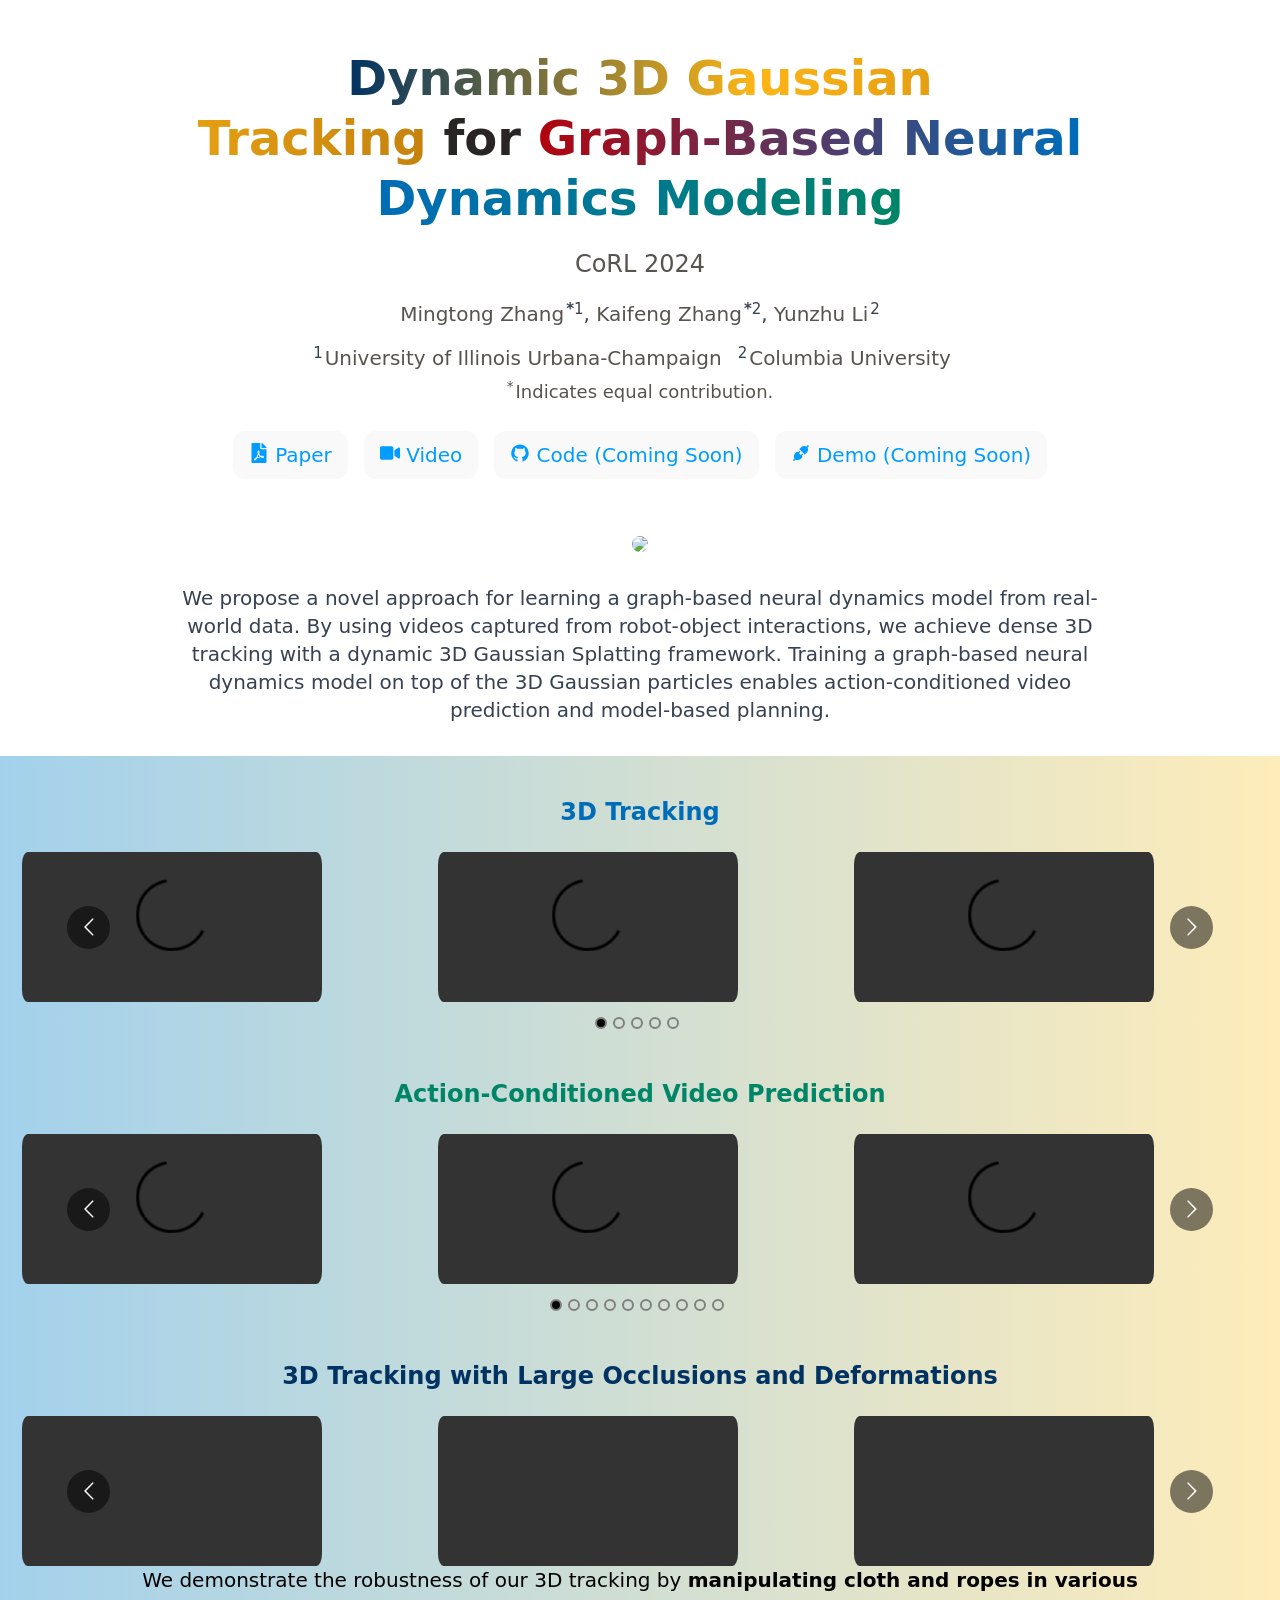
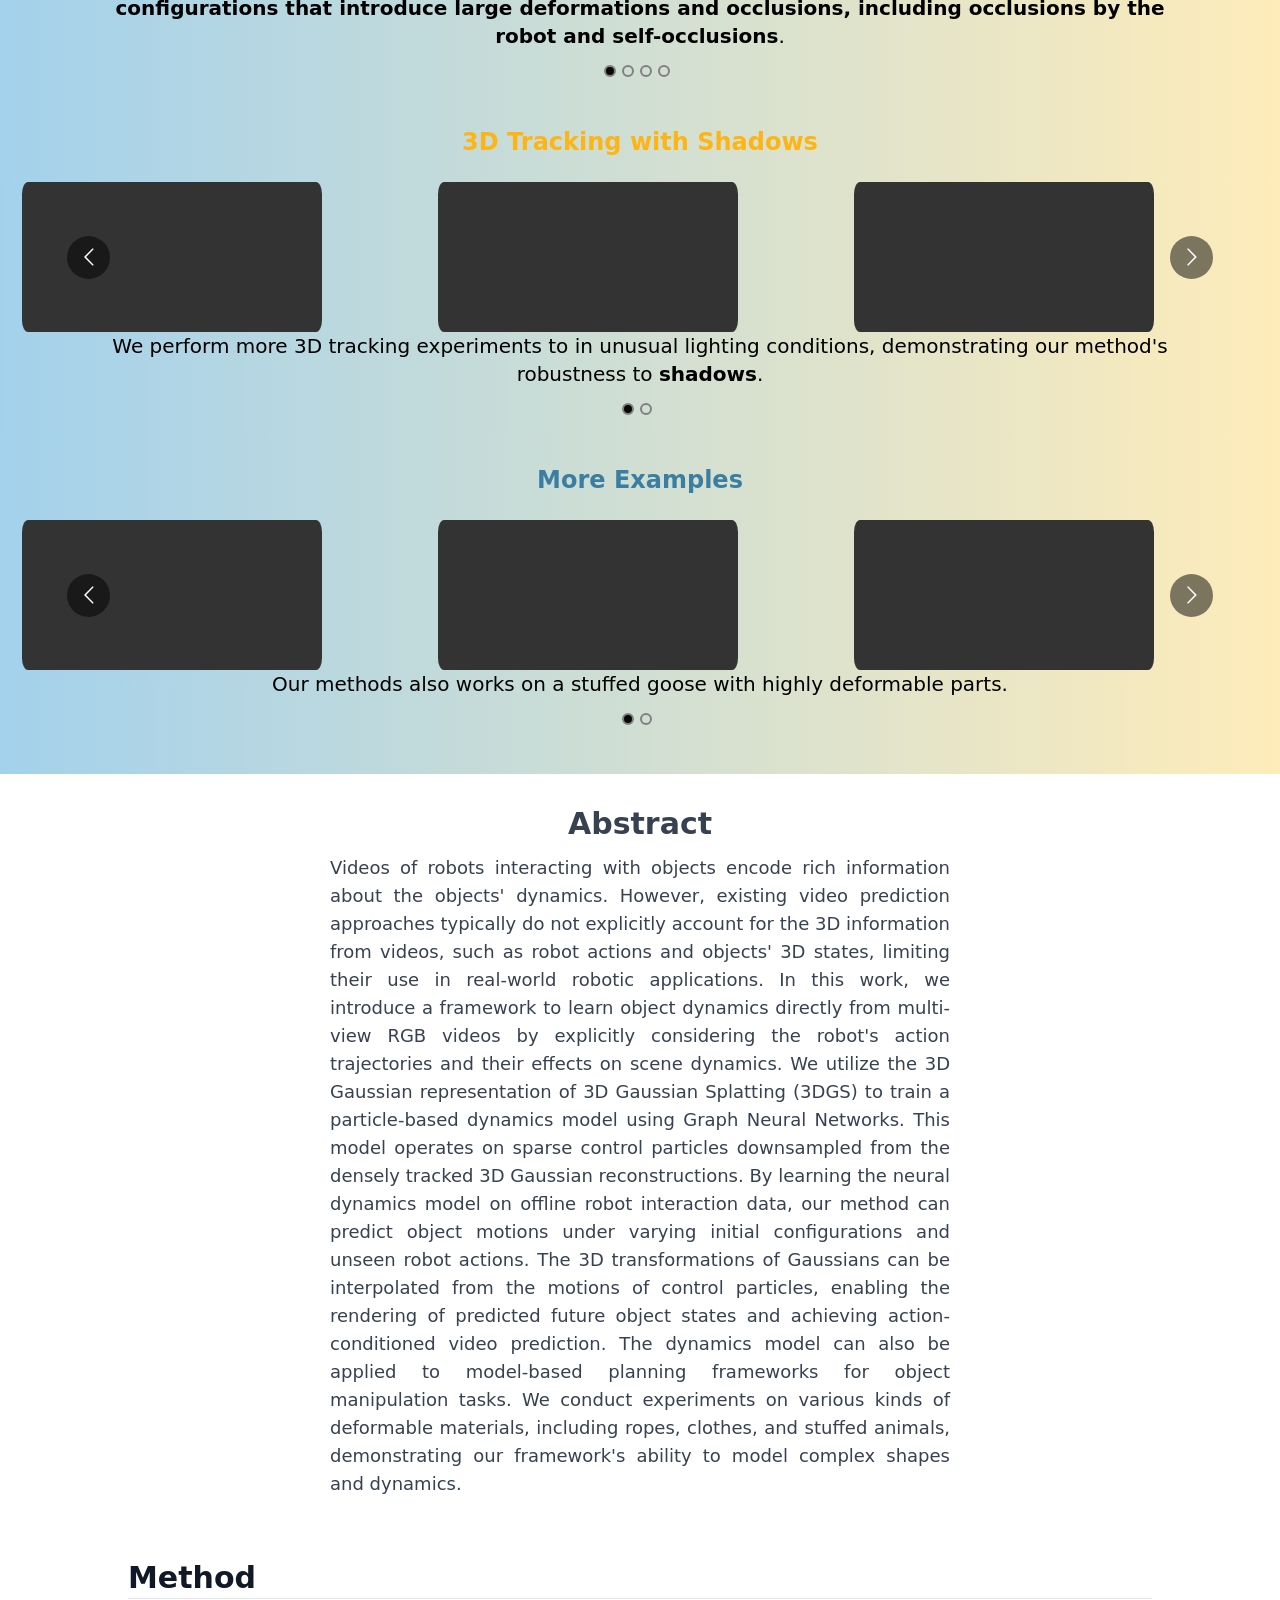
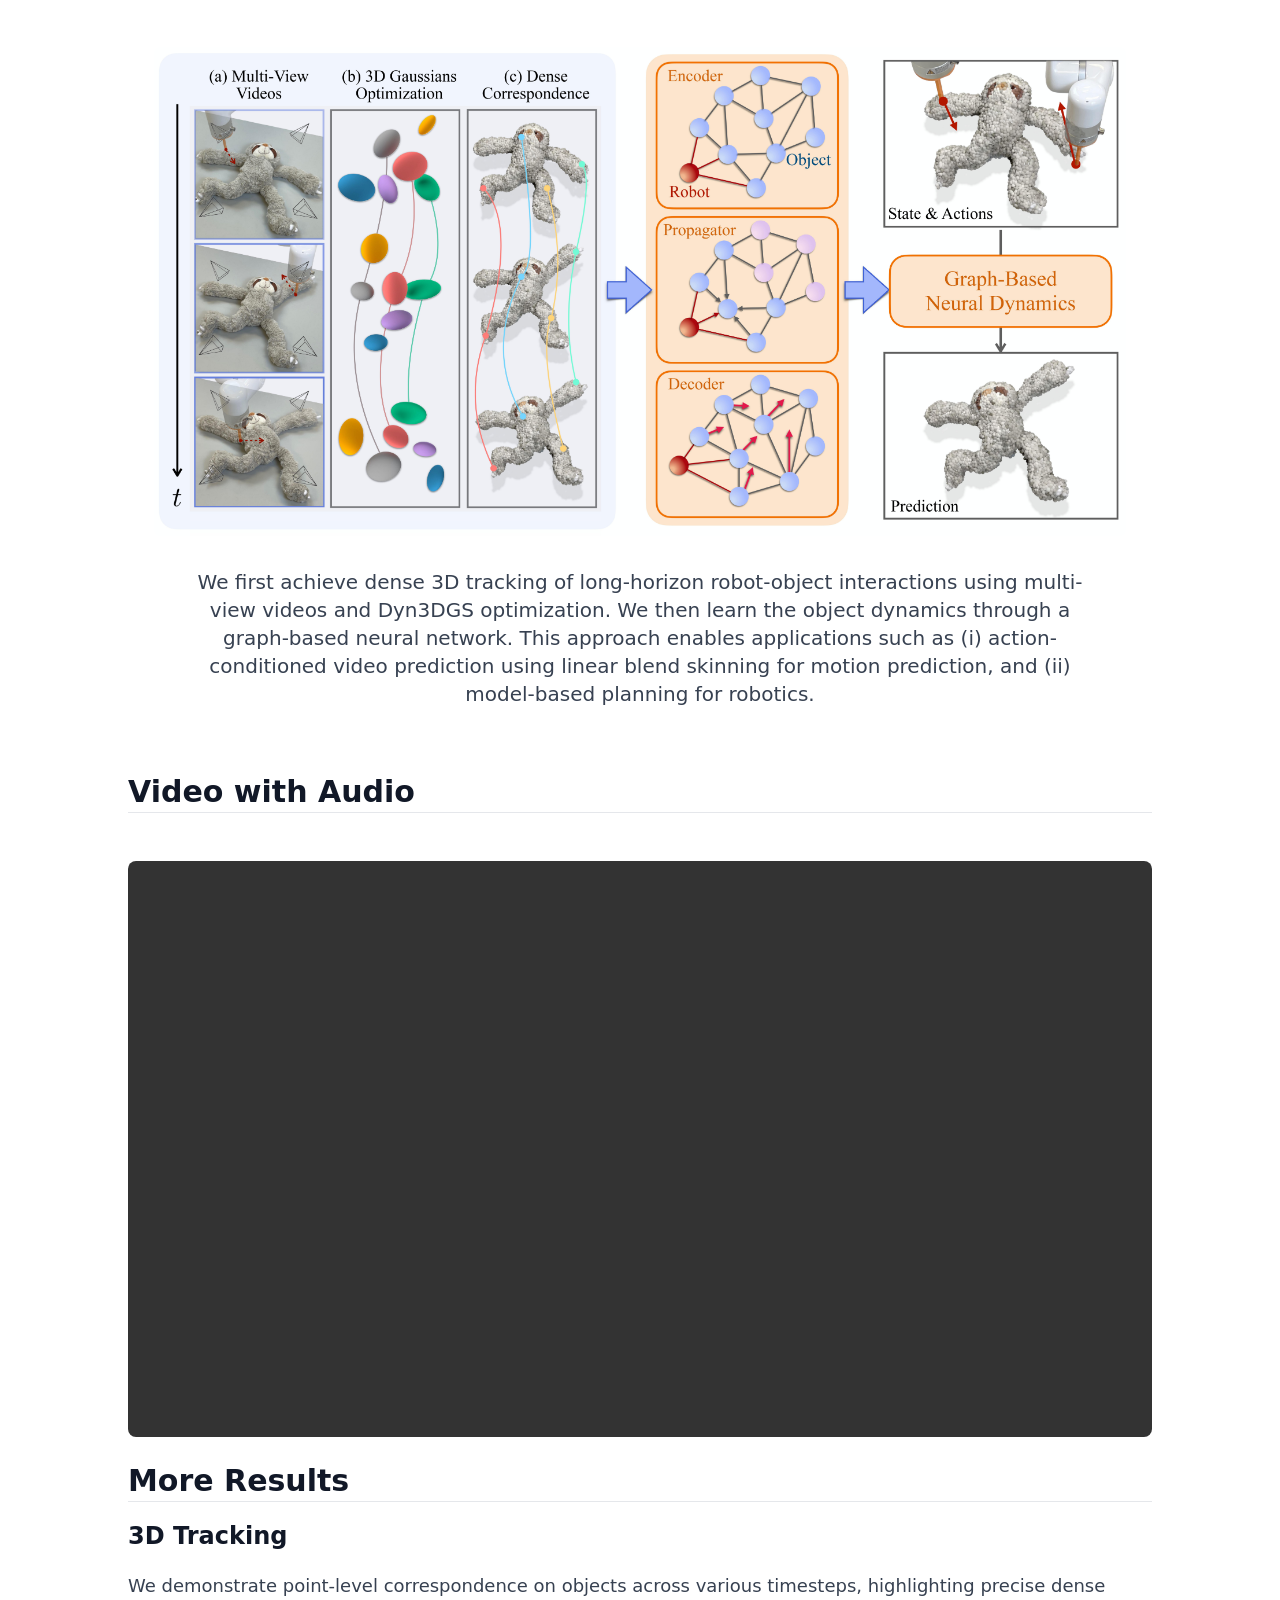
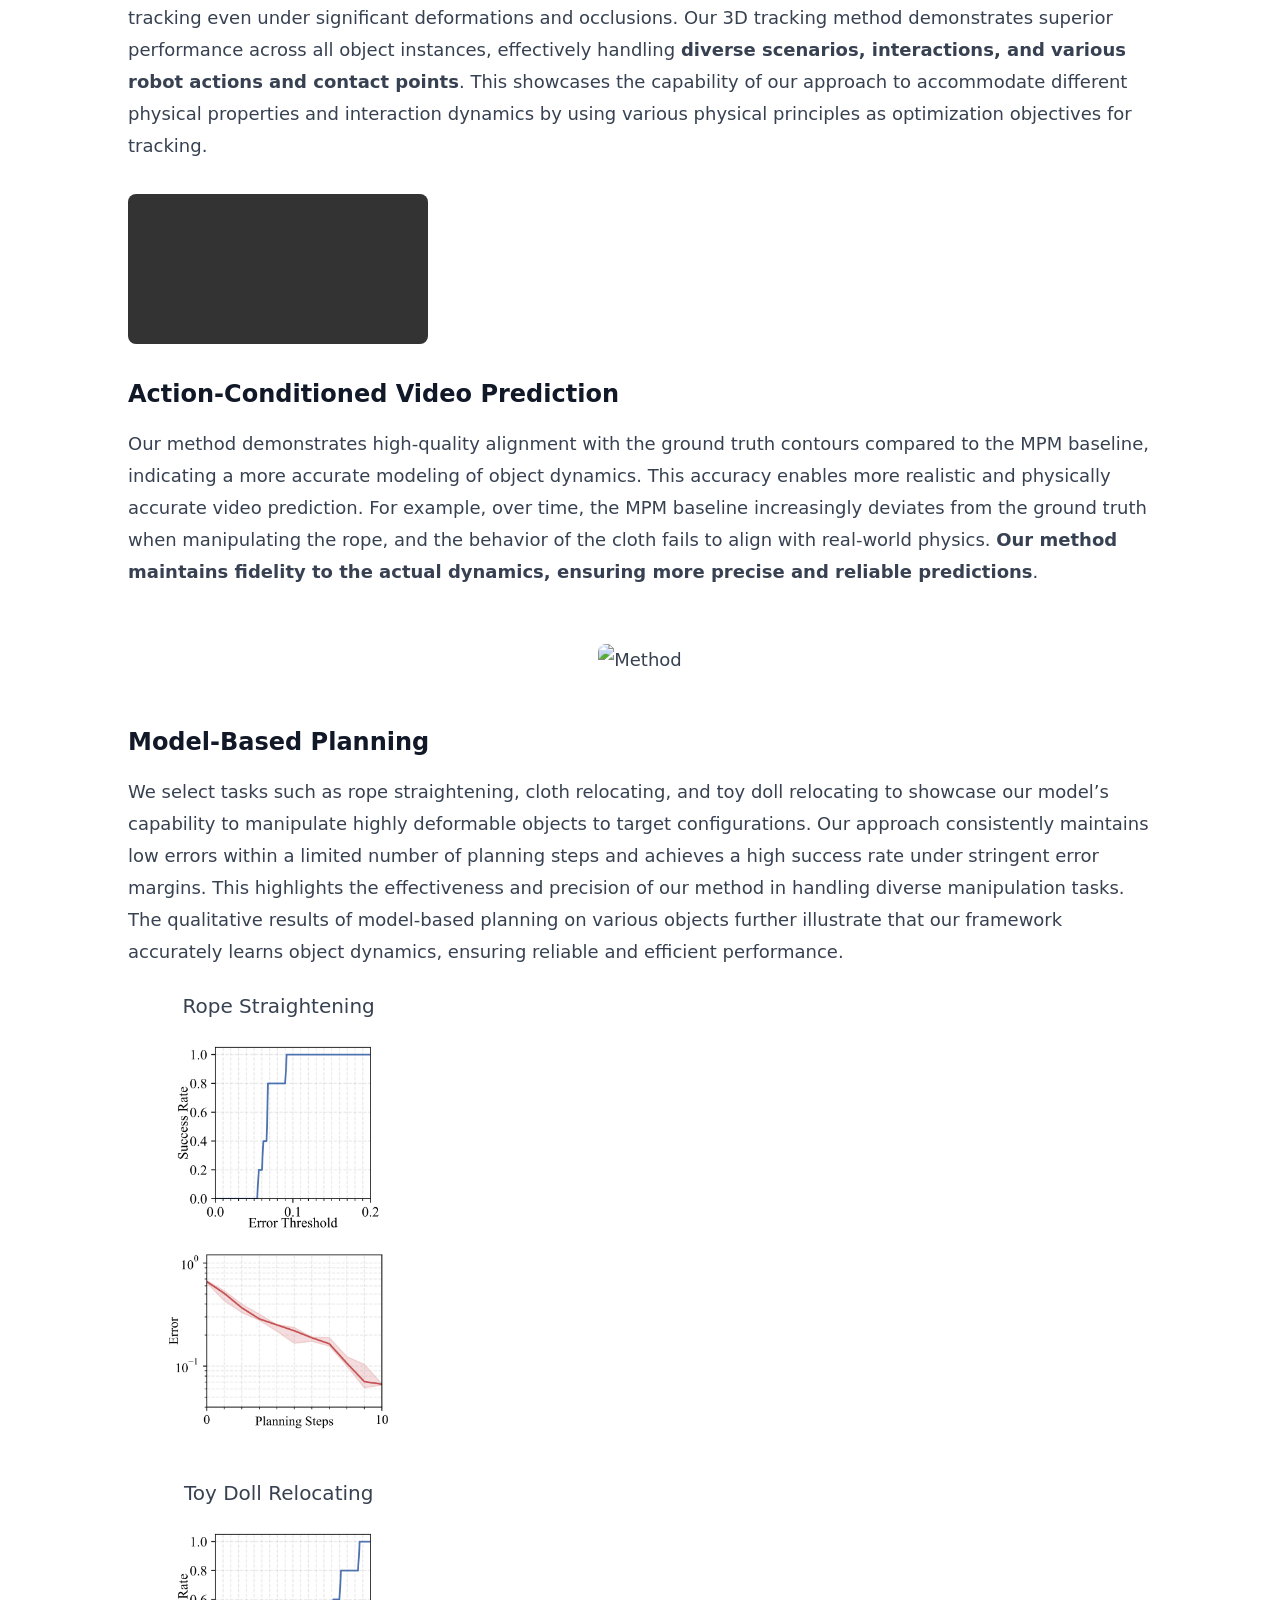
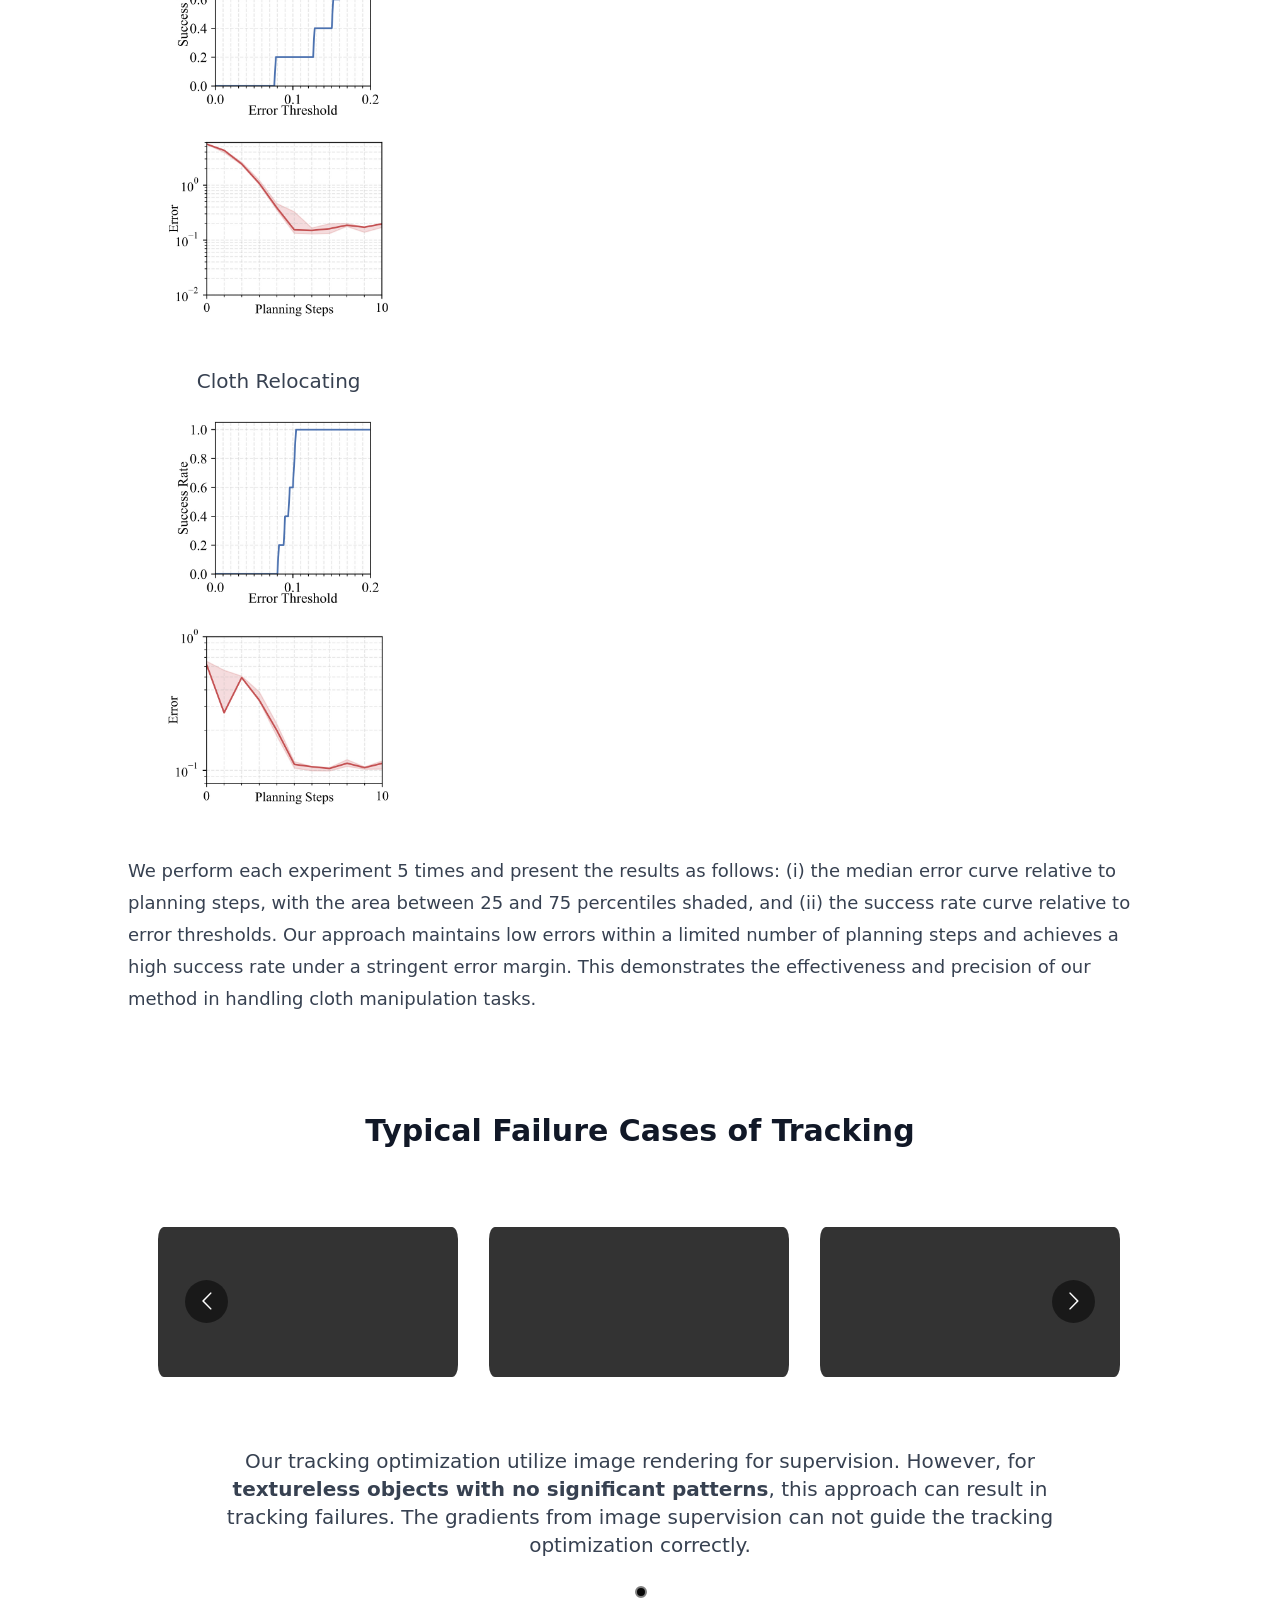
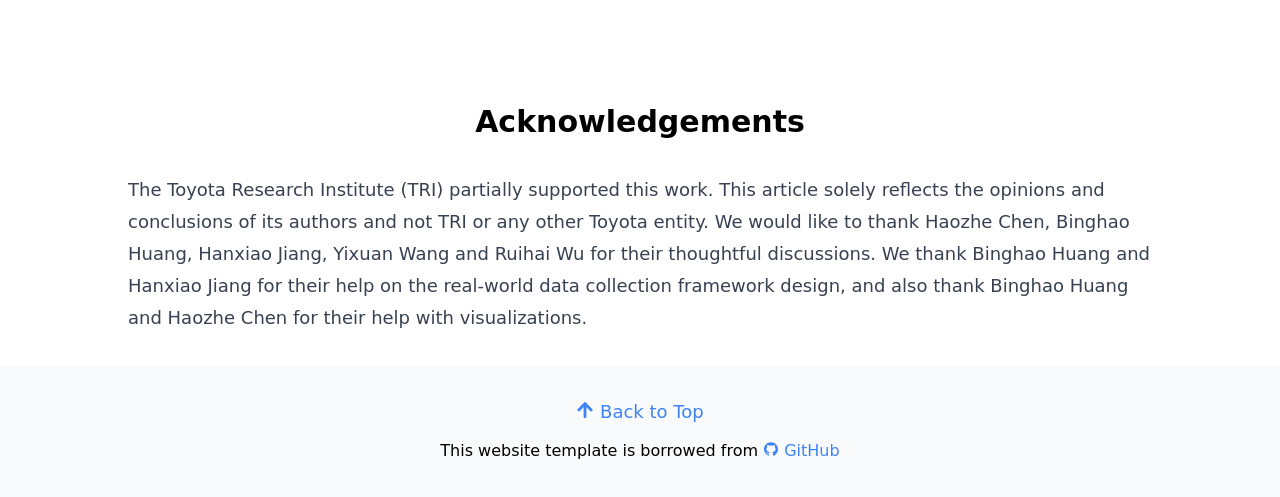
==== commit 3e779fb4: "Updates" ====
--- a/index.html
+++ b/index.html
@@ -1,6 +1,6 @@
 <!DOCTYPE html><html><head><meta charSet="utf-8"/><meta http-equiv="x-ua-compatible" content="ie=edge"/><meta name="viewport" content="width=device-width, initial-scale=1, shrink-to-fit=no"/><meta name="generator" content="Gatsby 5.10.0"/><style data-href="/styles.0b8fc1e6c5701a82bb48.css" data-identity="gatsby-global-css">/*
 ! tailwindcss v3.3.2 | MIT License | https://tailwindcss.com
-*/*,:after,:before{border:0 solid #e5e7eb;box-sizing:border-box}:after,:before{--tw-content:""}html{-webkit-text-size-adjust:100%;font-feature-settings:normal;font-family:ui-sans-serif,system-ui,-apple-system,BlinkMacSystemFont,Segoe UI,Roboto,Helvetica Neue,Arial,Noto Sans,sans-serif,Apple Color Emoji,Segoe UI Emoji,Segoe UI Symbol,Noto Color Emoji;font-variation-settings:normal;line-height:1.5;-moz-tab-size:4;-o-tab-size:4;tab-size:4}body{line-height:inherit;margin:0}hr{border-top-width:1px;color:inherit;height:0}abbr:where([title]){-webkit-text-decoration:underline dotted;text-decoration:underline dotted}h1,h2,h3,h4,h5,h6{font-size:inherit;font-weight:inherit}a{color:inherit;text-decoration:inherit}b,strong{font-weight:bolder}code,kbd,pre,samp{font-family:ui-monospace,SFMono-Regular,Menlo,Monaco,Consolas,Liberation Mono,Courier New,monospace;font-size:1em}small{font-size:80%}sub,sup{font-size:75%;line-height:0;position:relative;vertical-align:baseline}sub{bottom:-.25em}sup{top:-.5em}table{border-collapse:collapse;border-color:inherit;text-indent:0}button,input,optgroup,select,textarea{color:inherit;font-family:inherit;font-size:100%;font-weight:inherit;line-height:inherit;margin:0;padding:0}button,select{text-transform:none}[type=button],[type=reset],[type=submit],button{-webkit-appearance:button;background-color:transparent;background-image:none}:-moz-focusring{outline:auto}:-moz-ui-invalid{box-shadow:none}progress{vertical-align:baseline}::-webkit-inner-spin-button,::-webkit-outer-spin-button{height:auto}[type=search]{-webkit-appearance:textfield;outline-offset:-2px}::-webkit-search-decoration{-webkit-appearance:none}::-webkit-file-upload-button{-webkit-appearance:button;font:inherit}summary{display:list-item}blockquote,dd,dl,figure,h1,h2,h3,h4,h5,h6,hr,p,pre{margin:0}fieldset{margin:0}fieldset,legend{padding:0}menu,ol,ul{list-style:none;margin:0;padding:0}textarea{resize:vertical}input::-moz-placeholder,textarea::-moz-placeholder{color:#9ca3af}input::placeholder,textarea::placeholder{color:#9ca3af}[role=button],button{cursor:pointer}:disabled{cursor:default}audio,canvas,embed,iframe,img,object,svg,video{display:block;vertical-align:middle}img,video{height:auto;max-width:100%}[hidden]{display:none}::-webkit-datetime-edit,::-webkit-datetime-edit-day-field,::-webkit-datetime-edit-hour-field,::-webkit-datetime-edit-meridiem-field,::-webkit-datetime-edit-millisecond-field,::-webkit-datetime-edit-minute-field,::-webkit-datetime-edit-month-field,::-webkit-datetime-edit-second-field,::-webkit-datetime-edit-year-field{padding-bottom:0;padding-top:0}select{background-image:url("data:image/svg+xml;charset=utf-8,%3Csvg xmlns='http://www.w3.org/2000/svg' fill='none' viewBox='0 0 20 20'%3E%3Cpath stroke='%236B7280' stroke-linecap='round' stroke-linejoin='round' stroke-width='1.5' d='m6 8 4 4 4-4'/%3E%3C/svg%3E");background-position:right .5rem center;background-repeat:no-repeat;background-size:1.5em 1.5em;padding-right:2.5rem;-webkit-print-color-adjust:exact;print-color-adjust:exact}[type=checkbox]:checked,[type=radio]:checked{background-color:currentColor;background-position:50%;background-repeat:no-repeat;background-size:100% 100%;border-color:transparent}[type=checkbox]:checked{background-image:url("data:image/svg+xml;charset=utf-8,%3Csvg xmlns='http://www.w3.org/2000/svg' fill='%23fff' viewBox='0 0 16 16'%3E%3Cpath d='M12.207 4.793a1 1 0 0 1 0 1.414l-5 5a1 1 0 0 1-1.414 0l-2-2a1 1 0 0 1 1.414-1.414L6.5 9.086l4.293-4.293a1 1 0 0 1 1.414 0z'/%3E%3C/svg%3E")}[type=checkbox]:checked:focus,[type=checkbox]:checked:hover,[type=radio]:checked:focus,[type=radio]:checked:hover{background-color:currentColor;border-color:transparent}[type=checkbox]:indeterminate{background-image:url("data:image/svg+xml;charset=utf-8,%3Csvg xmlns='http://www.w3.org/2000/svg' fill='none' viewBox='0 0 16 16'%3E%3Cpath stroke='%23fff' stroke-linecap='round' stroke-linejoin='round' stroke-width='2' d='M4 8h8'/%3E%3C/svg%3E");background-size:100% 100%}[type=file]:focus{outline:1px solid ButtonText;outline:1px auto -webkit-focus-ring-color}[multiple],[type=date],[type=datetime-local],[type=email],[type=month],[type=number],[type=password],[type=search],[type=tel],[type=text],[type=time],[type=url],[type=week],select,textarea{--tw-shadow:0 0 #0000;-webkit-appearance:none;-moz-appearance:none;appearance:none;background-color:#fff;border-color:#6b7280;border-radius:0;border-width:1px;font-size:1rem;line-height:1.5rem;padding:.5rem .75rem}[multiple]:focus,[type=date]:focus,[type=datetime-local]:focus,[type=email]:focus,[type=month]:focus,[type=number]:focus,[type=password]:focus,[type=search]:focus,[type=tel]:focus,[type=text]:focus,[type=time]:focus,[type=url]:focus,[type=week]:focus,select:focus,textarea:focus{--tw-ring-inset:var(--tw-empty,/*!*/ /*!*/);--tw-ring-offset-width:0px;--tw-ring-offset-color:#fff;--tw-ring-color:#1c64f2;--tw-ring-offset-shadow:var(--tw-ring-inset) 0 0 0 var(--tw-ring-offset-width) var(--tw-ring-offset-color);--tw-ring-shadow:var(--tw-ring-inset) 0 0 0 calc(1px + var(--tw-ring-offset-width)) var(--tw-ring-color);border-color:#1c64f2;box-shadow:var(--tw-ring-offset-shadow),var(--tw-ring-shadow),var(--tw-shadow);outline:2px solid transparent;outline-offset:2px}input::-moz-placeholder,textarea::-moz-placeholder{color:#6b7280;opacity:1}input::placeholder,textarea::placeholder{color:#6b7280;opacity:1}::-webkit-datetime-edit-fields-wrapper{padding:0}::-webkit-date-and-time-value{min-height:1.5em}select:not([size]){background-image:url("data:image/svg+xml;charset=utf-8,%3Csvg xmlns='http://www.w3.org/2000/svg' fill='none' aria-hidden='true' viewBox='0 0 10 6'%3E%3Cpath stroke='%236B7280' stroke-linecap='round' stroke-linejoin='round' stroke-width='2' d='m1 1 4 4 4-4'/%3E%3C/svg%3E");background-position:right .75rem center;background-repeat:no-repeat;background-size:.75em .75em;padding-right:2.5rem;-webkit-print-color-adjust:exact;print-color-adjust:exact}[multiple]{background-image:none;background-position:0 0;background-repeat:unset;background-size:initial;padding-right:.75rem;-webkit-print-color-adjust:unset;print-color-adjust:unset}[type=checkbox],[type=radio]{--tw-shadow:0 0 #0000;-webkit-appearance:none;-moz-appearance:none;appearance:none;background-color:#fff;background-origin:border-box;border-color:#6b7280;border-width:1px;color:#1c64f2;display:inline-block;flex-shrink:0;height:1rem;padding:0;-webkit-print-color-adjust:exact;print-color-adjust:exact;-webkit-user-select:none;-moz-user-select:none;user-select:none;vertical-align:middle;width:1rem}[type=checkbox]{border-radius:0}[type=radio]{border-radius:100%}[type=checkbox]:focus,[type=radio]:focus{--tw-ring-inset:var(--tw-empty,/*!*/ /*!*/);--tw-ring-offset-width:2px;--tw-ring-offset-color:#fff;--tw-ring-color:#1c64f2;--tw-ring-offset-shadow:var(--tw-ring-inset) 0 0 0 var(--tw-ring-offset-width) var(--tw-ring-offset-color);--tw-ring-shadow:var(--tw-ring-inset) 0 0 0 calc(2px + var(--tw-ring-offset-width)) var(--tw-ring-color);box-shadow:var(--tw-ring-offset-shadow),var(--tw-ring-shadow),var(--tw-shadow);outline:2px solid transparent;outline-offset:2px}.dark [type=checkbox]:checked,.dark [type=radio]:checked,[type=checkbox]:checked,[type=radio]:checked{background-color:currentColor;background-position:50%;background-repeat:no-repeat;background-size:.55em .55em;border-color:transparent}[type=checkbox]:checked{background-image:url("data:image/svg+xml;charset=utf-8,%3Csvg xmlns='http://www.w3.org/2000/svg' fill='none' aria-hidden='true' viewBox='0 0 16 12'%3E%3Cpath stroke='%23fff' stroke-linecap='round' stroke-linejoin='round' stroke-width='3' d='M1 5.917 5.724 10.5 15 1.5'/%3E%3C/svg%3E");background-repeat:no-repeat;background-size:.55em .55em;-webkit-print-color-adjust:exact;print-color-adjust:exact}.dark [type=radio]:checked,[type=radio]:checked{background-image:url("data:image/svg+xml;charset=utf-8,%3Csvg xmlns='http://www.w3.org/2000/svg' fill='%23fff' viewBox='0 0 16 16'%3E%3Ccircle cx='8' cy='8' r='3'/%3E%3C/svg%3E");background-size:1em 1em}[type=checkbox]:indeterminate{background-color:currentColor;background-image:url("data:image/svg+xml;charset=utf-8,%3Csvg xmlns='http://www.w3.org/2000/svg' fill='none' aria-hidden='true' viewBox='0 0 16 12'%3E%3Cpath stroke='%23fff' stroke-linecap='round' stroke-linejoin='round' stroke-width='3' d='M1 5.917 5.724 10.5 15 1.5'/%3E%3C/svg%3E");background-position:50%;background-repeat:no-repeat;background-size:.55em .55em;border-color:transparent;-webkit-print-color-adjust:exact;print-color-adjust:exact}[type=checkbox]:indeterminate:focus,[type=checkbox]:indeterminate:hover{background-color:currentColor;border-color:transparent}[type=file]{background:unset;border-color:inherit;border-radius:0;border-width:0;font-size:unset;line-height:inherit;padding:0}[type=file]:focus{outline:1px auto inherit}input[type=file]::file-selector-button{-webkit-margin-start:-1rem;-webkit-margin-end:1rem;background:#1f2937;border:0;color:#fff;cursor:pointer;font-size:.875rem;font-weight:500;margin-inline-end:1rem;margin-inline-start:-1rem;padding:.625rem 1rem .625rem 2rem}input[type=file]::file-selector-button:hover{background:#374151}.dark input[type=file]::file-selector-button{background:#4b5563;color:#fff}.dark input[type=file]::file-selector-button:hover{background:#6b7280}input[type=range]::-webkit-slider-thumb{appearance:none;-moz-appearance:none;-webkit-appearance:none;background:#1c64f2;border:0;border-radius:9999px;cursor:pointer;height:1.25rem;width:1.25rem}input[type=range]:disabled::-webkit-slider-thumb{background:#9ca3af}.dark input[type=range]:disabled::-webkit-slider-thumb{background:#6b7280}input[type=range]:focus::-webkit-slider-thumb{--tw-ring-offset-shadow:var(--tw-ring-inset) 0 0 0 var(--tw-ring-offset-width) var(--tw-ring-offset-color);--tw-ring-shadow:var(--tw-ring-inset) 0 0 0 calc(4px + var(--tw-ring-offset-width)) var(--tw-ring-color);--tw-ring-opacity:1px;--tw-ring-color:rgb(164 202 254/var(--tw-ring-opacity));box-shadow:var(--tw-ring-offset-shadow),var(--tw-ring-shadow),var(--tw-shadow,0 0 #0000);outline:2px solid transparent;outline-offset:2px}input[type=range]::-moz-range-thumb{appearance:none;-moz-appearance:none;-webkit-appearance:none;background:#1c64f2;border:0;border-radius:9999px;cursor:pointer;height:1.25rem;width:1.25rem}input[type=range]:disabled::-moz-range-thumb{background:#9ca3af}.dark input[type=range]:disabled::-moz-range-thumb{background:#6b7280}input[type=range]::-moz-range-progress{background:#3f83f8}input[type=range]::-ms-fill-lower{background:#3f83f8}input[type=range].range-sm::-webkit-slider-thumb{height:1rem;width:1rem}input[type=range].range-lg::-webkit-slider-thumb{height:1.5rem;width:1.5rem}input[type=range].range-sm::-moz-range-thumb{height:1rem;width:1rem}input[type=range].range-lg::-moz-range-thumb{height:1.5rem;width:1.5rem}.toggle-bg:after{background:#fff;border-color:#d1d5db;border-radius:9999px;border-width:1px;box-shadow:var(--tw-ring-inset) 0 0 0 calc(var(--tw-ring-offset-width)) var(--tw-ring-color);content:"";height:1.25rem;left:.125rem;position:absolute;top:.125rem;transition-duration:.15s;transition-property:background-color,border-color,color,fill,stroke,opacity,box-shadow,transform,filter,backdrop-filter,-webkit-backdrop-filter;width:1.25rem}input:checked+.toggle-bg:after{border-color:#fff;transform:translateX(100%)}input:checked+.toggle-bg{background:#1c64f2;border-color:#1c64f2}[data-tooltip-style^=light]+.tooltip>.tooltip-arrow:before{border-color:#e5e7eb;border-style:solid}[data-tooltip-style^=light]+.tooltip[data-popper-placement^=top]>.tooltip-arrow:before{border-bottom-width:1px;border-right-width:1px}[data-tooltip-style^=light]+.tooltip[data-popper-placement^=right]>.tooltip-arrow:before{border-bottom-width:1px;border-left-width:1px}[data-tooltip-style^=light]+.tooltip[data-popper-placement^=bottom]>.tooltip-arrow:before{border-left-width:1px;border-top-width:1px}[data-tooltip-style^=light]+.tooltip[data-popper-placement^=left]>.tooltip-arrow:before{border-right-width:1px;border-top-width:1px}.tooltip[data-popper-placement^=top]>.tooltip-arrow{bottom:-4px}.tooltip[data-popper-placement^=bottom]>.tooltip-arrow{top:-4px}.tooltip[data-popper-placement^=left]>.tooltip-arrow{right:-4px}.tooltip[data-popper-placement^=right]>.tooltip-arrow{left:-4px}.tooltip.invisible>.tooltip-arrow:before{visibility:hidden}[data-popper-arrow],[data-popper-arrow]:before{background:inherit;height:8px;position:absolute;width:8px}[data-popper-arrow]{visibility:hidden}[data-popper-arrow]:after,[data-popper-arrow]:before{content:"";transform:rotate(45deg);visibility:visible}[data-popper-arrow]:after{background:inherit;height:9px;position:absolute;width:9px}[role=tooltip]>[data-popper-arrow]:before{border-color:#e5e7eb;border-style:solid}.dark [role=tooltip]>[data-popper-arrow]:before{border-color:#4b5563;border-style:solid}[role=tooltip]>[data-popper-arrow]:after{border-color:#e5e7eb;border-style:solid}.dark [role=tooltip]>[data-popper-arrow]:after{border-color:#4b5563;border-style:solid}[data-popover][role=tooltip][data-popper-placement^=top]>[data-popper-arrow]:after,[data-popover][role=tooltip][data-popper-placement^=top]>[data-popper-arrow]:before{border-bottom-width:1px;border-right-width:1px}[data-popover][role=tooltip][data-popper-placement^=right]>[data-popper-arrow]:after,[data-popover][role=tooltip][data-popper-placement^=right]>[data-popper-arrow]:before{border-bottom-width:1px;border-left-width:1px}[data-popover][role=tooltip][data-popper-placement^=bottom]>[data-popper-arrow]:after,[data-popover][role=tooltip][data-popper-placement^=bottom]>[data-popper-arrow]:before{border-left-width:1px;border-top-width:1px}[data-popover][role=tooltip][data-popper-placement^=left]>[data-popper-arrow]:after,[data-popover][role=tooltip][data-popper-placement^=left]>[data-popper-arrow]:before{border-right-width:1px;border-top-width:1px}[data-popover][role=tooltip][data-popper-placement^=top]>[data-popper-arrow]{bottom:-5px}[data-popover][role=tooltip][data-popper-placement^=bottom]>[data-popper-arrow]{top:-5px}[data-popover][role=tooltip][data-popper-placement^=left]>[data-popper-arrow]{right:-5px}[data-popover][role=tooltip][data-popper-placement^=right]>[data-popper-arrow]{left:-5px}[role=tooltip].invisible>[data-popper-arrow]:after,[role=tooltip].invisible>[data-popper-arrow]:before{visibility:hidden}*,:after,:before{--tw-border-spacing-x:0;--tw-border-spacing-y:0;--tw-translate-x:0;--tw-translate-y:0;--tw-rotate:0;--tw-skew-x:0;--tw-skew-y:0;--tw-scale-x:1;--tw-scale-y:1;--tw-pan-x: ;--tw-pan-y: ;--tw-pinch-zoom: ;--tw-scroll-snap-strictness:proximity;--tw-gradient-from-position: ;--tw-gradient-via-position: ;--tw-gradient-to-position: ;--tw-ordinal: ;--tw-slashed-zero: ;--tw-numeric-figure: ;--tw-numeric-spacing: ;--tw-numeric-fraction: ;--tw-ring-inset: ;--tw-ring-offset-width:0px;--tw-ring-offset-color:#fff;--tw-ring-color:rgba(63,131,248,.5);--tw-ring-offset-shadow:0 0 #0000;--tw-ring-shadow:0 0 #0000;--tw-shadow:0 0 #0000;--tw-shadow-colored:0 0 #0000;--tw-blur: ;--tw-brightness: ;--tw-contrast: ;--tw-grayscale: ;--tw-hue-rotate: ;--tw-invert: ;--tw-saturate: ;--tw-sepia: ;--tw-drop-shadow: ;--tw-backdrop-blur: ;--tw-backdrop-brightness: ;--tw-backdrop-contrast: ;--tw-backdrop-grayscale: ;--tw-backdrop-hue-rotate: ;--tw-backdrop-invert: ;--tw-backdrop-opacity: ;--tw-backdrop-saturate: ;--tw-backdrop-sepia: }::backdrop{--tw-border-spacing-x:0;--tw-border-spacing-y:0;--tw-translate-x:0;--tw-translate-y:0;--tw-rotate:0;--tw-skew-x:0;--tw-skew-y:0;--tw-scale-x:1;--tw-scale-y:1;--tw-pan-x: ;--tw-pan-y: ;--tw-pinch-zoom: ;--tw-scroll-snap-strictness:proximity;--tw-gradient-from-position: ;--tw-gradient-via-position: ;--tw-gradient-to-position: ;--tw-ordinal: ;--tw-slashed-zero: ;--tw-numeric-figure: ;--tw-numeric-spacing: ;--tw-numeric-fraction: ;--tw-ring-inset: ;--tw-ring-offset-width:0px;--tw-ring-offset-color:#fff;--tw-ring-color:rgba(63,131,248,.5);--tw-ring-offset-shadow:0 0 #0000;--tw-ring-shadow:0 0 #0000;--tw-shadow:0 0 #0000;--tw-shadow-colored:0 0 #0000;--tw-blur: ;--tw-brightness: ;--tw-contrast: ;--tw-grayscale: ;--tw-hue-rotate: ;--tw-invert: ;--tw-saturate: ;--tw-sepia: ;--tw-drop-shadow: ;--tw-backdrop-blur: ;--tw-backdrop-brightness: ;--tw-backdrop-contrast: ;--tw-backdrop-grayscale: ;--tw-backdrop-hue-rotate: ;--tw-backdrop-invert: ;--tw-backdrop-opacity: ;--tw-backdrop-saturate: ;--tw-backdrop-sepia: }html{scroll-behavior:smooth}.container{width:100%}@media (min-width:640px){.container{max-width:640px}}@media (min-width:768px){.container{max-width:768px}}@media (min-width:1024px){.container{max-width:1024px}}@media (min-width:1280px){.container{max-width:1280px}}@media (min-width:1536px){.container{max-width:1536px}}.aspect-h-9{--tw-aspect-h:9}.aspect-w-16{--tw-aspect-w:16;padding-bottom:calc(var(--tw-aspect-h)/var(--tw-aspect-w)*100%);position:relative}.aspect-w-16>*{bottom:0;height:100%;left:0;position:absolute;right:0;top:0;width:100%}.format{color:var(--tw-prose-body);max-width:65ch}.format :where(p):not(:where([class~=not-format] *)){margin-bottom:1.25em;margin-top:1.25em}.format :where([class~=lead]):not(:where([class~=not-format] *)){color:var(--tw-prose-lead);font-size:1.25em;line-height:1.6;margin-bottom:1.2em;margin-top:1.2em}.format :where(a):not(:where([class~=not-format] *)){color:var(--tw-prose-links);font-weight:500;text-decoration:underline}.format :where(strong):not(:where([class~=not-format] *)){color:var(--tw-prose-bold);font-weight:600}.format :where(a strong):not(:where([class~=not-format] *)){color:inherit}.format :where(blockquote strong):not(:where([class~=not-format] *)){color:inherit}.format :where(thead th strong):not(:where([class~=not-format] *)){color:inherit}.format :where(ol):not(:where([class~=not-format] *)){list-style-type:decimal;margin-bottom:1.25em;margin-top:1.25em;padding-left:1.625em}.format :where(ol[type=A]):not(:where([class~=not-format] *)){list-style-type:upper-alpha}.format :where(ol[type=a]):not(:where([class~=not-format] *)){list-style-type:lower-alpha}.format :where(ol[type=A s]):not(:where([class~=not-format] *)){list-style-type:upper-alpha}.format :where(ol[type=a s]):not(:where([class~=not-format] *)){list-style-type:lower-alpha}.format :where(ol[type=I]):not(:where([class~=not-format] *)){list-style-type:upper-roman}.format :where(ol[type=i]):not(:where([class~=not-format] *)){list-style-type:lower-roman}.format :where(ol[type=I s]):not(:where([class~=not-format] *)){list-style-type:upper-roman}.format :where(ol[type=i s]):not(:where([class~=not-format] *)){list-style-type:lower-roman}.format :where(ol[type="1"]):not(:where([class~=not-format] *)){list-style-type:decimal}.format :where(ul):not(:where([class~=not-format] *)){list-style-type:disc;margin-bottom:1.25em;margin-top:1.25em;padding-left:1.625em}.format :where(ol>li):not(:where([class~=not-format] *))::marker{color:var(--tw-prose-counters);font-weight:400}.format :where(ul>li):not(:where([class~=not-format] *))::marker{color:var(--tw-prose-bullets)}.format :where(hr):not(:where([class~=not-format] *)){border-color:var(--tw-prose-hr);border-top-width:1px;margin-bottom:3em;margin-top:3em}.format :where(blockquote):not(:where([class~=not-format] *)){border-left-color:var(--tw-prose-quote-borders);border-left-width:.25rem;color:var(--tw-prose-quotes);font-style:italic;font-weight:500;margin-bottom:1.6em;margin-top:1.6em;padding-left:1em;quotes:"\201C""\201D""\2018""\2019"}.format :where(blockquote p:first-of-type):not(:where([class~=not-format] *)):before{content:open-quote}.format :where(blockquote p:last-of-type):not(:where([class~=not-format] *)):after{content:close-quote}.format :where(h1):not(:where([class~=not-format] *)){color:var(--tw-prose-headings);font-size:2.25em;font-weight:800;line-height:1.1111111;margin-bottom:.8888889em;margin-top:0}.format :where(h1 strong):not(:where([class~=not-format] *)){color:inherit;font-weight:900}.format :where(h2):not(:where([class~=not-format] *)){color:var(--tw-prose-headings);font-size:1.5em;font-weight:700;line-height:1.3333333;margin-bottom:1em;margin-top:2em}.format :where(h2 strong):not(:where([class~=not-format] *)){color:inherit;font-weight:800}.format :where(h3):not(:where([class~=not-format] *)){color:var(--tw-prose-headings);font-size:1.25em;font-weight:600;line-height:1.6;margin-bottom:.6em;margin-top:1.6em}.format :where(h3 strong):not(:where([class~=not-format] *)){color:inherit;font-weight:700}.format :where(h4):not(:where([class~=not-format] *)){color:var(--tw-prose-headings);font-weight:600;line-height:1.5;margin-bottom:.5em;margin-top:1.5em}.format :where(h4 strong):not(:where([class~=not-format] *)){color:inherit;font-weight:700}.format :where(img):not(:where([class~=not-format] *)){margin-bottom:2em;margin-top:2em}.format :where(figure>*):not(:where([class~=not-format] *)){margin-bottom:0;margin-top:0}.format :where(figcaption):not(:where([class~=not-format] *)){color:var(--tw-prose-captions);font-size:.875em;line-height:1.4285714;margin-top:.8571429em}.format :where(code):not(:where([class~=not-format] *)){color:var(--tw-prose-code);font-size:.875em;font-weight:600}.format :where(code):not(:where([class~=not-format] *)):before{content:"`"}.format :where(code):not(:where([class~=not-format] *)):after{content:"`"}.format :where(a code):not(:where([class~=not-format] *)){color:inherit}.format :where(h1 code):not(:where([class~=not-format] *)){color:inherit}.format :where(h2 code):not(:where([class~=not-format] *)){color:inherit;font-size:.875em}.format :where(h3 code):not(:where([class~=not-format] *)){color:inherit;font-size:.9em}.format :where(h4 code):not(:where([class~=not-format] *)){color:inherit}.format :where(blockquote code):not(:where([class~=not-format] *)){color:inherit}.format :where(thead th code):not(:where([class~=not-format] *)){color:inherit}.format :where(pre):not(:where([class~=not-format] *)){background-color:var(--tw-prose-pre-bg);border-radius:.375rem;color:var(--tw-prose-pre-code);font-size:.875em;font-weight:400;line-height:1.7142857;margin-bottom:1.7142857em;margin-top:1.7142857em;overflow-x:auto;padding:.8571429em 1.1428571em}.format :where(pre code):not(:where([class~=not-format] *)){background-color:transparent;border-radius:0;border-width:0;color:inherit;font-family:inherit;font-size:inherit;font-weight:inherit;line-height:inherit;padding:0}.format :where(pre code):not(:where([class~=not-format] *)):before{content:none}.format :where(pre code):not(:where([class~=not-format] *)):after{content:none}.format :where(table):not(:where([class~=not-format] *)){font-size:.875em;line-height:1.7142857;margin-bottom:2em;margin-top:2em;table-layout:auto;text-align:left;width:100%}.format :where(thead):not(:where([class~=not-format] *)){border-bottom-color:var(--tw-prose-th-borders);border-bottom-width:1px}.format :where(thead th):not(:where([class~=not-format] *)){color:var(--tw-prose-headings);font-weight:600;padding-bottom:.5714286em;padding-left:.5714286em;padding-right:.5714286em;vertical-align:bottom}.format :where(tbody tr):not(:where([class~=not-format] *)){border-bottom-color:var(--tw-prose-td-borders);border-bottom-width:1px}.format :where(tbody tr:last-child):not(:where([class~=not-format] *)){border-bottom-width:0}.format :where(tbody td):not(:where([class~=not-format] *)){vertical-align:baseline}.format :where(tfoot):not(:where([class~=not-format] *)){border-top-color:var(--tw-prose-th-borders);border-top-width:1px}.format :where(tfoot td):not(:where([class~=not-format] *)){vertical-align:top}.format{--tw-prose-body:#374151;--tw-prose-headings:#111827;--tw-prose-lead:#4b5563;--tw-prose-links:#111827;--tw-prose-bold:#111827;--tw-prose-counters:#6b7280;--tw-prose-bullets:#d1d5db;--tw-prose-hr:#e5e7eb;--tw-prose-quotes:#111827;--tw-prose-quote-borders:#e5e7eb;--tw-prose-captions:#6b7280;--tw-prose-code:#111827;--tw-prose-pre-code:#e5e7eb;--tw-prose-pre-bg:#1f2937;--tw-prose-th-borders:#d1d5db;--tw-prose-td-borders:#e5e7eb;--tw-prose-invert-body:#d1d5db;--tw-prose-invert-headings:#fff;--tw-prose-invert-lead:#9ca3af;--tw-prose-invert-links:#fff;--tw-prose-invert-bold:#fff;--tw-prose-invert-counters:#9ca3af;--tw-prose-invert-bullets:#4b5563;--tw-prose-invert-hr:#374151;--tw-prose-invert-quotes:#f3f4f6;--tw-prose-invert-quote-borders:#374151;--tw-prose-invert-captions:#9ca3af;--tw-prose-invert-code:#fff;--tw-prose-invert-pre-code:#d1d5db;--tw-prose-invert-pre-bg:rgba(0,0,0,.5);--tw-prose-invert-th-borders:#4b5563;--tw-prose-invert-td-borders:#374151;font-size:1rem;line-height:1.75}.format :where(video):not(:where([class~=not-format] *)){margin-bottom:2em;margin-top:2em}.format :where(figure):not(:where([class~=not-format] *)){margin-bottom:2em;margin-top:2em}.format :where(li):not(:where([class~=not-format] *)){margin-bottom:.5em;margin-top:.5em}.format :where(ol>li):not(:where([class~=not-format] *)){padding-left:.375em}.format :where(ul>li):not(:where([class~=not-format] *)){padding-left:.375em}.format :where(.format>ul>li p):not(:where([class~=not-format] *)){margin-bottom:.75em;margin-top:.75em}.format :where(.format>ul>li>:first-child):not(:where([class~=not-format] *)){margin-top:1.25em}.format :where(.format>ul>li>:last-child):not(:where([class~=not-format] *)){margin-bottom:1.25em}.format :where(.format>ol>li>:first-child):not(:where([class~=not-format] *)){margin-top:1.25em}.format :where(.format>ol>li>:last-child):not(:where([class~=not-format] *)){margin-bottom:1.25em}.format :where(ul ul,ul ol,ol ul,ol ol):not(:where([class~=not-format] *)){margin-bottom:.75em;margin-top:.75em}.format :where(hr+*):not(:where([class~=not-format] *)){margin-top:0}.format :where(h2+*):not(:where([class~=not-format] *)){margin-top:0}.format :where(h3+*):not(:where([class~=not-format] *)){margin-top:0}.format :where(h4+*):not(:where([class~=not-format] *)){margin-top:0}.format :where(thead th:first-child):not(:where([class~=not-format] *)){padding-left:0}.format :where(thead th:last-child):not(:where([class~=not-format] *)){padding-right:0}.format :where(tbody td,tfoot td):not(:where([class~=not-format] *)){padding:.5714286em}.format :where(tbody td:first-child,tfoot td:first-child):not(:where([class~=not-format] *)){padding-left:0}.format :where(tbody td:last-child,tfoot td:last-child):not(:where([class~=not-format] *)){padding-right:0}.format :where(.format>:first-child):not(:where([class~=not-format] *)){margin-top:0}.format :where(.format>:last-child):not(:where([class~=not-format] *)){margin-bottom:0}.format-sm :where(.format>ul>li p):not(:where([class~=not-format] *)){margin-bottom:.5714286em;margin-top:.5714286em}.format-sm :where(.format>ul>li>:first-child):not(:where([class~=not-format] *)){margin-top:1.1428571em}.format-sm :where(.format>ul>li>:last-child):not(:where([class~=not-format] *)){margin-bottom:1.1428571em}.format-sm :where(.format>ol>li>:first-child):not(:where([class~=not-format] *)){margin-top:1.1428571em}.format-sm :where(.format>ol>li>:last-child):not(:where([class~=not-format] *)){margin-bottom:1.1428571em}.format-sm :where(.format>:first-child):not(:where([class~=not-format] *)){margin-top:0}.format-sm :where(.format>:last-child):not(:where([class~=not-format] *)){margin-bottom:0}.format-base :where(.format>ul>li p):not(:where([class~=not-format] *)){margin-bottom:.75em;margin-top:.75em}.format-base :where(.format>ul>li>:first-child):not(:where([class~=not-format] *)){margin-top:1.25em}.format-base :where(.format>ul>li>:last-child):not(:where([class~=not-format] *)){margin-bottom:1.25em}.format-base :where(.format>ol>li>:first-child):not(:where([class~=not-format] *)){margin-top:1.25em}.format-base :where(.format>ol>li>:last-child):not(:where([class~=not-format] *)){margin-bottom:1.25em}.format-base :where(.format>:first-child):not(:where([class~=not-format] *)){margin-top:0}.format-base :where(.format>:last-child):not(:where([class~=not-format] *)){margin-bottom:0}.format-lg :where(.format>ul>li p):not(:where([class~=not-format] *)){margin-bottom:.8888889em;margin-top:.8888889em}.format-lg :where(.format>ul>li>:first-child):not(:where([class~=not-format] *)){margin-top:1.3333333em}.format-lg :where(.format>ul>li>:last-child):not(:where([class~=not-format] *)){margin-bottom:1.3333333em}.format-lg :where(.format>ol>li>:first-child):not(:where([class~=not-format] *)){margin-top:1.3333333em}.format-lg :where(.format>ol>li>:last-child):not(:where([class~=not-format] *)){margin-bottom:1.3333333em}.format-lg :where(.format>:first-child):not(:where([class~=not-format] *)){margin-top:0}.format-lg :where(.format>:last-child):not(:where([class~=not-format] *)){margin-bottom:0}.format-xl :where(.format>ul>li p):not(:where([class~=not-format] *)){margin-bottom:.8em;margin-top:.8em}.format-xl :where(.format>ul>li>:first-child):not(:where([class~=not-format] *)){margin-top:1.2em}.format-xl :where(.format>ul>li>:last-child):not(:where([class~=not-format] *)){margin-bottom:1.2em}.format-xl :where(.format>ol>li>:first-child):not(:where([class~=not-format] *)){margin-top:1.2em}.format-xl :where(.format>ol>li>:last-child):not(:where([class~=not-format] *)){margin-bottom:1.2em}.format-xl :where(.format>:first-child):not(:where([class~=not-format] *)){margin-top:0}.format-xl :where(.format>:last-child):not(:where([class~=not-format] *)){margin-bottom:0}.format-2xl :where(.format>ul>li p):not(:where([class~=not-format] *)){margin-bottom:.8333333em;margin-top:.8333333em}.format-2xl :where(.format>ul>li>:first-child):not(:where([class~=not-format] *)){margin-top:1.3333333em}.format-2xl :where(.format>ul>li>:last-child):not(:where([class~=not-format] *)){margin-bottom:1.3333333em}.format-2xl :where(.format>ol>li>:first-child):not(:where([class~=not-format] *)){margin-top:1.3333333em}.format-2xl :where(.format>ol>li>:last-child):not(:where([class~=not-format] *)){margin-bottom:1.3333333em}.format-2xl :where(.format>:first-child):not(:where([class~=not-format] *)){margin-top:0}.format-2xl :where(.format>:last-child):not(:where([class~=not-format] *)){margin-bottom:0}.format-blue{--tw-prose-links:#2563eb;--tw-prose-invert-links:#3b82f6}.sr-only{clip:rect(0,0,0,0);border-width:0;height:1px;margin:-1px;overflow:hidden;padding:0;position:absolute;white-space:nowrap;width:1px}.pointer-events-none{pointer-events:none}.invisible{visibility:hidden}.collapse{visibility:collapse}.fixed{position:fixed}.absolute{position:absolute}.relative{position:relative}.inset-y-0{bottom:0;top:0}.-bottom-1{bottom:-.25rem}.-left-1{left:-.25rem}.-left-1\.5{left:-.375rem}.-left-3{left:-.75rem}.-right-1{right:-.25rem}.-top-1{top:-.25rem}.bottom-5{bottom:1.25rem}.left-0{left:0}.left-1\/2{left:50%}.right-0{right:0}.top-0{top:0}.top-1\/2{top:50%}.-z-10{z-index:-10}.z-10{z-index:10}.z-20{z-index:20}.z-50{z-index:50}.float-right{float:right}.m-1{margin:.25rem}.m-3{margin:.75rem}.\!my-0{margin-bottom:0!important;margin-top:0!important}.\!my-4{margin-bottom:1rem!important;margin-top:1rem!important}.-mx-1{margin-left:-.25rem;margin-right:-.25rem}.-mx-1\.5{margin-left:-.375rem;margin-right:-.375rem}.-my-1{margin-bottom:-.25rem;margin-top:-.25rem}.-my-1\.5{margin-bottom:-.375rem;margin-top:-.375rem}.mx-1{margin-left:.25rem;margin-right:.25rem}.mx-2{margin-left:.5rem;margin-right:.5rem}.mx-4{margin-left:1rem;margin-right:1rem}.mx-auto{margin-left:auto;margin-right:auto}.my-1{margin-bottom:.25rem;margin-top:.25rem}.my-3{margin-bottom:.75rem;margin-top:.75rem}.my-3\.5{margin-bottom:.875rem;margin-top:.875rem}.my-6{margin-bottom:1.5rem;margin-top:1.5rem}.\!mb-0{margin-bottom:0!important}.\!mb-2{margin-bottom:.5rem!important}.\!mb-4{margin-bottom:1rem!important}.\!mt-0{margin-top:0!important}.\!mt-2{margin-top:.5rem!important}.\!mt-4{margin-top:1rem!important}.-mb-px{margin-bottom:-1px}.mb-1{margin-bottom:.25rem}.mb-10{margin-bottom:2.5rem}.mb-3{margin-bottom:.75rem}.mb-4{margin-bottom:1rem}.mb-5{margin-bottom:1.25rem}.mb-6{margin-bottom:1.5rem}.ml-0{margin-left:0}.ml-1{margin-left:.25rem}.ml-2{margin-left:.5rem}.ml-3{margin-left:.75rem}.ml-6{margin-left:1.5rem}.ml-auto{margin-left:auto}.mr-0{margin-right:0}.mr-0\.5{margin-right:.125rem}.mr-2{margin-right:.5rem}.mr-3{margin-right:.75rem}.mr-4{margin-right:1rem}.mt-1{margin-top:.25rem}.mt-1\.5{margin-top:.375rem}.mt-2{margin-top:.5rem}.mt-2\.5{margin-top:.625rem}.mt-3{margin-top:.75rem}.mt-4{margin-top:1rem}.mt-6{margin-top:1.5rem}.mt-8{margin-top:2rem}.block{display:block}.inline-block{display:inline-block}.inline{display:inline}.flex{display:flex}.inline-flex{display:inline-flex}.table{display:table}.grid{display:grid}.hidden{display:none}.h-0{height:0}.h-0\.5{height:.125rem}.h-1{height:.25rem}.h-1\.5{height:.375rem}.h-10{height:2.5rem}.h-2{height:.5rem}.h-2\.5{height:.625rem}.h-20{height:5rem}.h-3{height:.75rem}.h-3\.5{height:.875rem}.h-36{height:9rem}.h-4{height:1rem}.h-5{height:1.25rem}.h-6{height:1.5rem}.h-7{height:1.75rem}.h-8{height:2rem}.h-96{height:24rem}.h-auto{height:auto}.h-fit{height:-moz-fit-content;height:fit-content}.h-full{height:100%}.h-min{height:-moz-min-content;height:min-content}.h-modal{height:calc(100% - 2rem)}.h-px{height:1px}.max-h-\[90vh\]{max-height:90vh}.w-10{width:2.5rem}.w-11{width:2.75rem}.w-12{width:3rem}.w-16{width:4rem}.w-2{width:.5rem}.w-2\/4{width:50%}.w-20{width:5rem}.w-3{width:.75rem}.w-3\.5{width:.875rem}.w-36{width:9rem}.w-4{width:1rem}.w-5{width:1.25rem}.w-6{width:1.5rem}.w-64{width:16rem}.w-7{width:1.75rem}.w-8{width:2rem}.w-auto{width:auto}.w-fit{width:-moz-fit-content;width:fit-content}.w-full{width:100%}.max-w-2xl{max-width:42rem}.max-w-3xl{max-width:48rem}.max-w-4xl{max-width:56rem}.max-w-5xl{max-width:64rem}.max-w-6xl{max-width:72rem}.max-w-7xl{max-width:80rem}.max-w-\[100\%\]{max-width:100%}.max-w-\[90\%\]{max-width:90%}.max-w-lg{max-width:32rem}.max-w-md{max-width:28rem}.max-w-sm{max-width:24rem}.max-w-xl{max-width:36rem}.max-w-xs{max-width:20rem}.flex-1{flex:1 1 0%}.flex-shrink-0,.shrink-0{flex-shrink:0}.-translate-x-1\/2{--tw-translate-x:-50%}.-translate-x-1\/2,.-translate-y-1\/2{transform:translate(var(--tw-translate-x),var(--tw-translate-y)) rotate(var(--tw-rotate)) skewX(var(--tw-skew-x)) skewY(var(--tw-skew-y)) scaleX(var(--tw-scale-x)) scaleY(var(--tw-scale-y))}.-translate-y-1\/2{--tw-translate-y:-50%}.rotate-180{--tw-rotate:180deg}.rotate-180,.rotate-45{transform:translate(var(--tw-translate-x),var(--tw-translate-y)) rotate(var(--tw-rotate)) skewX(var(--tw-skew-x)) skewY(var(--tw-skew-y)) scaleX(var(--tw-scale-x)) scaleY(var(--tw-scale-y))}.rotate-45{--tw-rotate:45deg}.transform{transform:translate(var(--tw-translate-x),var(--tw-translate-y)) rotate(var(--tw-rotate)) skewX(var(--tw-skew-x)) skewY(var(--tw-skew-y)) scaleX(var(--tw-scale-x)) scaleY(var(--tw-scale-y))}@keyframes spin{to{transform:rotate(1turn)}}.animate-spin{animation:spin 1s linear infinite}.\!cursor-wait{cursor:wait!important}.cursor-grab{cursor:grab}.cursor-not-allowed{cursor:not-allowed}.cursor-pointer{cursor:pointer}.snap-x{scroll-snap-type:x var(--tw-scroll-snap-strictness)}.snap-mandatory{--tw-scroll-snap-strictness:mandatory}.snap-center{scroll-snap-align:center}.list-none{list-style-type:none}.appearance-none{-webkit-appearance:none;-moz-appearance:none;appearance:none}.grid-cols-4{grid-template-columns:repeat(4,minmax(0,1fr))}.flex-row{flex-direction:row}.flex-col{flex-direction:column}.flex-wrap{flex-wrap:wrap}.content-center{align-content:center}.items-start{align-items:flex-start}.items-end{align-items:flex-end}.items-center{align-items:center}.justify-start{justify-content:flex-start}.justify-end{justify-content:flex-end}.justify-center{justify-content:center}.justify-between{justify-content:space-between}.justify-items-center{justify-items:center}.gap-1{gap:.25rem}.gap-2{gap:.5rem}.gap-4{gap:1rem}.-space-x-4>:not([hidden])~:not([hidden]){--tw-space-x-reverse:0;margin-left:calc(-1rem*(1 - var(--tw-space-x-reverse)));margin-right:calc(-1rem*var(--tw-space-x-reverse))}.-space-x-px>:not([hidden])~:not([hidden]){--tw-space-x-reverse:0;margin-left:calc(-1px*(1 - var(--tw-space-x-reverse)));margin-right:calc(-1px*var(--tw-space-x-reverse))}.space-x-2>:not([hidden])~:not([hidden]){--tw-space-x-reverse:0;margin-left:calc(.5rem*(1 - var(--tw-space-x-reverse)));margin-right:calc(.5rem*var(--tw-space-x-reverse))}.space-x-3>:not([hidden])~:not([hidden]){--tw-space-x-reverse:0;margin-left:calc(.75rem*(1 - var(--tw-space-x-reverse)));margin-right:calc(.75rem*var(--tw-space-x-reverse))}.space-x-4>:not([hidden])~:not([hidden]){--tw-space-x-reverse:0;margin-left:calc(1rem*(1 - var(--tw-space-x-reverse)));margin-right:calc(1rem*var(--tw-space-x-reverse))}.space-y-2>:not([hidden])~:not([hidden]){--tw-space-y-reverse:0;margin-bottom:calc(.5rem*var(--tw-space-y-reverse));margin-top:calc(.5rem*(1 - var(--tw-space-y-reverse)))}.space-y-4>:not([hidden])~:not([hidden]){--tw-space-y-reverse:0;margin-bottom:calc(1rem*var(--tw-space-y-reverse));margin-top:calc(1rem*(1 - var(--tw-space-y-reverse)))}.divide-x>:not([hidden])~:not([hidden]){--tw-divide-x-reverse:0;border-left-width:calc(1px*(1 - var(--tw-divide-x-reverse)));border-right-width:calc(1px*var(--tw-divide-x-reverse))}.divide-y>:not([hidden])~:not([hidden]){--tw-divide-y-reverse:0;border-bottom-width:calc(1px*var(--tw-divide-y-reverse));border-top-width:calc(1px*(1 - var(--tw-divide-y-reverse)))}.divide-gray-100>:not([hidden])~:not([hidden]){--tw-divide-opacity:1;border-color:rgb(243 244 246/var(--tw-divide-opacity))}.divide-gray-200>:not([hidden])~:not([hidden]){--tw-divide-opacity:1;border-color:rgb(229 231 235/var(--tw-divide-opacity))}.self-center{align-self:center}.overflow-auto{overflow:auto}.overflow-hidden{overflow:hidden}.overflow-y-auto{overflow-y:auto}.overflow-x-hidden{overflow-x:hidden}.overflow-y-hidden{overflow-y:hidden}.overflow-x-scroll{overflow-x:scroll}.scroll-smooth{scroll-behavior:smooth}.whitespace-nowrap{white-space:nowrap}.\!rounded-full{border-radius:9999px!important}.\!rounded-none{border-radius:0!important}.rounded{border-radius:.25rem}.rounded-full{border-radius:9999px}.rounded-lg{border-radius:.5rem}.rounded-md{border-radius:.375rem}.rounded-none{border-radius:0}.rounded-xl{border-radius:.75rem}.rounded-b{border-bottom-left-radius:.25rem;border-bottom-right-radius:.25rem}.rounded-l-lg{border-bottom-left-radius:.5rem;border-top-left-radius:.5rem}.rounded-l-md{border-bottom-left-radius:.375rem;border-top-left-radius:.375rem}.rounded-l-none{border-bottom-left-radius:0;border-top-left-radius:0}.rounded-r-lg{border-bottom-right-radius:.5rem;border-top-right-radius:.5rem}.rounded-r-none{border-bottom-right-radius:0;border-top-right-radius:0}.rounded-t{border-top-left-radius:.25rem;border-top-right-radius:.25rem}.rounded-t-lg{border-top-left-radius:.5rem;border-top-right-radius:.5rem}.border{border-width:1px}.border-0{border-width:0}.border-2{border-width:2px}.\!border-b-0{border-bottom-width:0!important}.border-b{border-bottom-width:1px}.border-b-2{border-bottom-width:2px}.border-b-\[1px\]{border-bottom-width:1px}.border-l{border-left-width:1px}.border-l-0{border-left-width:0}.border-r-0{border-right-width:0}.border-t{border-top-width:1px}.border-t-4{border-top-width:4px}.border-cyan-300{--tw-border-opacity:1;border-color:rgb(103 232 249/var(--tw-border-opacity))}.border-cyan-500{--tw-border-opacity:1;border-color:rgb(6 182 212/var(--tw-border-opacity))}.border-cyan-600{--tw-border-opacity:1;border-color:rgb(8 145 178/var(--tw-border-opacity))}.border-cyan-700{--tw-border-opacity:1;border-color:rgb(14 116 144/var(--tw-border-opacity))}.border-gray-100{--tw-border-opacity:1;border-color:rgb(243 244 246/var(--tw-border-opacity))}.border-gray-200{--tw-border-opacity:1;border-color:rgb(229 231 235/var(--tw-border-opacity))}.border-gray-300{--tw-border-opacity:1;border-color:rgb(209 213 219/var(--tw-border-opacity))}.border-gray-400{--tw-border-opacity:1;border-color:rgb(156 163 175/var(--tw-border-opacity))}.border-gray-500{--tw-border-opacity:1;border-color:rgb(107 114 128/var(--tw-border-opacity))}.border-gray-600{--tw-border-opacity:1;border-color:rgb(75 85 99/var(--tw-border-opacity))}.border-gray-900{--tw-border-opacity:1;border-color:rgb(17 24 39/var(--tw-border-opacity))}.border-green-300{--tw-border-opacity:1;border-color:rgb(132 225 188/var(--tw-border-opacity))}.border-green-500{--tw-border-opacity:1;border-color:rgb(14 159 110/var(--tw-border-opacity))}.border-green-700{--tw-border-opacity:1;border-color:rgb(4 108 78/var(--tw-border-opacity))}.border-indigo-300{--tw-border-opacity:1;border-color:rgb(180 198 252/var(--tw-border-opacity))}.border-indigo-400{--tw-border-opacity:1;border-color:rgb(141 162 251/var(--tw-border-opacity))}.border-indigo-500{--tw-border-opacity:1;border-color:rgb(104 117 245/var(--tw-border-opacity))}.border-lime-300{--tw-border-opacity:1;border-color:rgb(190 242 100/var(--tw-border-opacity))}.border-lime-400{--tw-border-opacity:1;border-color:rgb(163 230 53/var(--tw-border-opacity))}.border-lime-500{--tw-border-opacity:1;border-color:rgb(132 204 22/var(--tw-border-opacity))}.border-pink-300{--tw-border-opacity:1;border-color:rgb(248 180 217/var(--tw-border-opacity))}.border-pink-500{--tw-border-opacity:1;border-color:rgb(231 70 148/var(--tw-border-opacity))}.border-pink-600{--tw-border-opacity:1;border-color:rgb(214 31 105/var(--tw-border-opacity))}.border-purple-500{--tw-border-opacity:1;border-color:rgb(144 97 249/var(--tw-border-opacity))}.border-purple-900{--tw-border-opacity:1;border-color:rgb(74 29 150/var(--tw-border-opacity))}.border-red-300{--tw-border-opacity:1;border-color:rgb(248 180 180/var(--tw-border-opacity))}.border-red-500{--tw-border-opacity:1;border-color:rgb(240 82 82/var(--tw-border-opacity))}.border-red-900{--tw-border-opacity:1;border-color:rgb(119 29 29/var(--tw-border-opacity))}.border-slate-100{--tw-border-opacity:1;border-color:rgb(241 245 249/var(--tw-border-opacity))}.border-teal-300{--tw-border-opacity:1;border-color:rgb(126 220 226/var(--tw-border-opacity))}.border-teal-500{--tw-border-opacity:1;border-color:rgb(6 148 162/var(--tw-border-opacity))}.border-transparent{border-color:transparent}.border-white{--tw-border-opacity:1;border-color:rgb(255 255 255/var(--tw-border-opacity))}.border-yellow-300{--tw-border-opacity:1;border-color:rgb(250 202 21/var(--tw-border-opacity))}.border-yellow-400{--tw-border-opacity:1;border-color:rgb(227 160 8/var(--tw-border-opacity))}.border-yellow-500{--tw-border-opacity:1;border-color:rgb(194 120 3/var(--tw-border-opacity))}.border-yellow-600{--tw-border-opacity:1;border-color:rgb(159 88 10/var(--tw-border-opacity))}.\!bg-cyan-50{--tw-bg-opacity:1!important;background-color:rgb(236 254 255/var(--tw-bg-opacity))!important}.\!bg-transparent{background-color:transparent!important}.bg-\[\#f9f9f9\]{--tw-bg-opacity:1;background-color:rgb(249 249 249/var(--tw-bg-opacity))}.bg-cyan-100{--tw-bg-opacity:1;background-color:rgb(207 250 254/var(--tw-bg-opacity))}.bg-cyan-200{--tw-bg-opacity:1;background-color:rgb(165 243 252/var(--tw-bg-opacity))}.bg-cyan-50{--tw-bg-opacity:1;background-color:rgb(236 254 255/var(--tw-bg-opacity))}.bg-cyan-500{--tw-bg-opacity:1;background-color:rgb(6 182 212/var(--tw-bg-opacity))}.bg-cyan-600{--tw-bg-opacity:1;background-color:rgb(8 145 178/var(--tw-bg-opacity))}.bg-cyan-700{--tw-bg-opacity:1;background-color:rgb(14 116 144/var(--tw-bg-opacity))}.bg-gray-100{--tw-bg-opacity:1;background-color:rgb(243 244 246/var(--tw-bg-opacity))}.bg-gray-200{--tw-bg-opacity:1;background-color:rgb(229 231 235/var(--tw-bg-opacity))}.bg-gray-400{--tw-bg-opacity:1;background-color:rgb(156 163 175/var(--tw-bg-opacity))}.bg-gray-50{--tw-bg-opacity:1;background-color:rgb(249 250 251/var(--tw-bg-opacity))}.bg-gray-500{--tw-bg-opacity:1;background-color:rgb(107 114 128/var(--tw-bg-opacity))}.bg-gray-600{--tw-bg-opacity:1;background-color:rgb(75 85 99/var(--tw-bg-opacity))}.bg-gray-700{--tw-bg-opacity:1;background-color:rgb(55 65 81/var(--tw-bg-opacity))}.bg-gray-800{--tw-bg-opacity:1;background-color:rgb(31 41 55/var(--tw-bg-opacity))}.bg-gray-900{--tw-bg-opacity:1;background-color:rgb(17 24 39/var(--tw-bg-opacity))}.bg-green-100{--tw-bg-opacity:1;background-color:rgb(222 247 236/var(--tw-bg-opacity))}.bg-green-400{--tw-bg-opacity:1;background-color:rgb(49 196 141/var(--tw-bg-opacity))}.bg-green-50{--tw-bg-opacity:1;background-color:rgb(243 250 247/var(--tw-bg-opacity))}.bg-green-500{--tw-bg-opacity:1;background-color:rgb(14 159 110/var(--tw-bg-opacity))}.bg-green-600{--tw-bg-opacity:1;background-color:rgb(5 122 85/var(--tw-bg-opacity))}.bg-green-700{--tw-bg-opacity:1;background-color:rgb(4 108 78/var(--tw-bg-opacity))}.bg-indigo-100{--tw-bg-opacity:1;background-color:rgb(229 237 255/var(--tw-bg-opacity))}.bg-indigo-400{--tw-bg-opacity:1;background-color:rgb(141 162 251/var(--tw-bg-opacity))}.bg-indigo-600{--tw-bg-opacity:1;background-color:rgb(88 80 236/var(--tw-bg-opacity))}.bg-lime-100{--tw-bg-opacity:1;background-color:rgb(236 252 203/var(--tw-bg-opacity))}.bg-lime-400{--tw-bg-opacity:1;background-color:rgb(163 230 53/var(--tw-bg-opacity))}.bg-pink-100{--tw-bg-opacity:1;background-color:rgb(252 232 243/var(--tw-bg-opacity))}.bg-pink-600{--tw-bg-opacity:1;background-color:rgb(214 31 105/var(--tw-bg-opacity))}.bg-purple-100{--tw-bg-opacity:1;background-color:rgb(237 235 254/var(--tw-bg-opacity))}.bg-purple-50{--tw-bg-opacity:1;background-color:rgb(246 245 255/var(--tw-bg-opacity))}.bg-purple-600{--tw-bg-opacity:1;background-color:rgb(126 58 242/var(--tw-bg-opacity))}.bg-purple-700{--tw-bg-opacity:1;background-color:rgb(108 43 217/var(--tw-bg-opacity))}.bg-red-100{--tw-bg-opacity:1;background-color:rgb(253 232 232/var(--tw-bg-opacity))}.bg-red-400{--tw-bg-opacity:1;background-color:rgb(249 128 128/var(--tw-bg-opacity))}.bg-red-50{--tw-bg-opacity:1;background-color:rgb(253 242 242/var(--tw-bg-opacity))}.bg-red-600{--tw-bg-opacity:1;background-color:rgb(224 36 36/var(--tw-bg-opacity))}.bg-red-700{--tw-bg-opacity:1;background-color:rgb(200 30 30/var(--tw-bg-opacity))}.bg-teal-100{--tw-bg-opacity:1;background-color:rgb(213 245 246/var(--tw-bg-opacity))}.bg-transparent{background-color:transparent}.bg-white{--tw-bg-opacity:1;background-color:rgb(255 255 255/var(--tw-bg-opacity))}.bg-white\/30{background-color:hsla(0,0%,100%,.3)}.bg-white\/50{background-color:hsla(0,0%,100%,.5)}.bg-yellow-100{--tw-bg-opacity:1;background-color:rgb(253 246 178/var(--tw-bg-opacity))}.bg-yellow-400{--tw-bg-opacity:1;background-color:rgb(227 160 8/var(--tw-bg-opacity))}.bg-yellow-50{--tw-bg-opacity:1;background-color:rgb(253 253 234/var(--tw-bg-opacity))}.bg-yellow-600{--tw-bg-opacity:1;background-color:rgb(159 88 10/var(--tw-bg-opacity))}.bg-opacity-50{--tw-bg-opacity:0.5}.bg-gradient-to-br{background-image:linear-gradient(to bottom right,var(--tw-gradient-stops))}.bg-gradient-to-r{background-image:linear-gradient(to right,var(--tw-gradient-stops))}.from-\[\#003262\]{--tw-gradient-from:#003262 var(--tw-gradient-from-position);--tw-gradient-to:rgba(0,50,98,0) var(--tw-gradient-to-position);--tw-gradient-stops:var(--tw-gradient-from),var(--tw-gradient-to)}.from-\[\#A3D1EC\]{--tw-gradient-from:#a3d1ec var(--tw-gradient-from-position);--tw-gradient-to:rgba(163,209,236,0) var(--tw-gradient-to-position);--tw-gradient-stops:var(--tw-gradient-from),var(--tw-gradient-to)}.from-\[\#B1040E\]{--tw-gradient-from:#b1040e var(--tw-gradient-from-position);--tw-gradient-to:rgba(177,4,14,0) var(--tw-gradient-to-position);--tw-gradient-stops:var(--tw-gradient-from),var(--tw-gradient-to)}.from-cyan-400{--tw-gradient-from:#22d3ee var(--tw-gradient-from-position);--tw-gradient-to:rgba(34,211,238,0) var(--tw-gradient-to-position);--tw-gradient-stops:var(--tw-gradient-from),var(--tw-gradient-to)}.from-cyan-500{--tw-gradient-from:#06b6d4 var(--tw-gradient-from-position);--tw-gradient-to:rgba(6,182,212,0) var(--tw-gradient-to-position);--tw-gradient-stops:var(--tw-gradient-from),var(--tw-gradient-to)}.from-green-400{--tw-gradient-from:#31c48d var(--tw-gradient-from-position);--tw-gradient-to:rgba(49,196,141,0) var(--tw-gradient-to-position);--tw-gradient-stops:var(--tw-gradient-from),var(--tw-gradient-to)}.from-lime-200{--tw-gradient-from:#d9f99d var(--tw-gradient-from-position);--tw-gradient-to:hsla(81,88%,80%,0) var(--tw-gradient-to-position);--tw-gradient-stops:var(--tw-gradient-from),var(--tw-gradient-to)}.from-pink-100{--tw-gradient-from:#fce8f3 var(--tw-gradient-from-position);--tw-gradient-to:rgba(252,232,243,0) var(--tw-gradient-to-position);--tw-gradient-stops:var(--tw-gradient-from),var(--tw-gradient-to)}.from-pink-400{--tw-gradient-from:#f17eb8 var(--tw-gradient-from-position);--tw-gradient-to:rgba(241,126,184,0) var(--tw-gradient-to-position);--tw-gradient-stops:var(--tw-gradient-from),var(--tw-gradient-to)}.from-pink-500{--tw-gradient-from:#e74694 var(--tw-gradient-from-position);--tw-gradient-to:rgba(231,70,148,0) var(--tw-gradient-to-position);--tw-gradient-stops:var(--tw-gradient-from),var(--tw-gradient-to)}.from-purple-500{--tw-gradient-from:#9061f9 var(--tw-gradient-from-position);--tw-gradient-to:rgba(144,97,249,0) var(--tw-gradient-to-position);--tw-gradient-stops:var(--tw-gradient-from),var(--tw-gradient-to)}.from-purple-600{--tw-gradient-from:#7e3af2 var(--tw-gradient-from-position);--tw-gradient-to:rgba(126,58,242,0) var(--tw-gradient-to-position);--tw-gradient-stops:var(--tw-gradient-from),var(--tw-gradient-to)}.from-red-200{--tw-gradient-from:#fbd5d5 var(--tw-gradient-from-position);--tw-gradient-to:hsla(0,83%,91%,0) var(--tw-gradient-to-position);--tw-gradient-stops:var(--tw-gradient-from),var(--tw-gradient-to)}.from-red-400{--tw-gradient-from:#f98080 var(--tw-gradient-from-position);--tw-gradient-to:hsla(0,91%,74%,0) var(--tw-gradient-to-position);--tw-gradient-stops:var(--tw-gradient-from),var(--tw-gradient-to)}.from-teal-200{--tw-gradient-from:#afecef var(--tw-gradient-from-position);--tw-gradient-to:rgba(175,236,239,0) var(--tw-gradient-to-position);--tw-gradient-stops:var(--tw-gradient-from),var(--tw-gradient-to)}.from-teal-400{--tw-gradient-from:#16bdca var(--tw-gradient-from-position);--tw-gradient-to:rgba(22,189,202,0) var(--tw-gradient-to-position);--tw-gradient-stops:var(--tw-gradient-from),var(--tw-gradient-to)}.via-\[\#006CB8\]{--tw-gradient-to:rgba(0,108,184,0) var(--tw-gradient-to-position);--tw-gradient-stops:var(--tw-gradient-from),#006cb8 var(--tw-gradient-via-position),var(--tw-gradient-to)}.via-\[\#3B7EA1\]{--tw-gradient-to:rgba(59,126,161,0) var(--tw-gradient-to-position);--tw-gradient-stops:var(--tw-gradient-from),#3b7ea1 var(--tw-gradient-via-position),var(--tw-gradient-to)}.via-\[\#FDB515\]{--tw-gradient-to:rgba(253,181,21,0) var(--tw-gradient-to-position);--tw-gradient-stops:var(--tw-gradient-from),#fdb515 var(--tw-gradient-via-position),var(--tw-gradient-to)}.via-cyan-500{--tw-gradient-to:rgba(6,182,212,0) var(--tw-gradient-to-position);--tw-gradient-stops:var(--tw-gradient-from),#06b6d4 var(--tw-gradient-via-position),var(--tw-gradient-to)}.via-cyan-600{--tw-gradient-to:rgba(8,145,178,0) var(--tw-gradient-to-position);--tw-gradient-stops:var(--tw-gradient-from),#0891b2 var(--tw-gradient-via-position),var(--tw-gradient-to)}.via-green-500{--tw-gradient-to:rgba(14,159,110,0) var(--tw-gradient-to-position);--tw-gradient-stops:var(--tw-gradient-from),#0e9f6e var(--tw-gradient-via-position),var(--tw-gradient-to)}.via-indigo-100{--tw-gradient-to:rgba(229,237,255,0) var(--tw-gradient-to-position);--tw-gradient-stops:var(--tw-gradient-from),#e5edff var(--tw-gradient-via-position),var(--tw-gradient-to)}.via-indigo-600{--tw-gradient-to:rgba(88,80,236,0) var(--tw-gradient-to-position);--tw-gradient-stops:var(--tw-gradient-from),#5850ec var(--tw-gradient-via-position),var(--tw-gradient-to)}.via-lime-400{--tw-gradient-to:rgba(163,230,53,0) var(--tw-gradient-to-position);--tw-gradient-stops:var(--tw-gradient-from),#a3e635 var(--tw-gradient-via-position),var(--tw-gradient-to)}.via-pink-500{--tw-gradient-to:rgba(231,70,148,0) var(--tw-gradient-to-position);--tw-gradient-stops:var(--tw-gradient-from),#e74694 var(--tw-gradient-via-position),var(--tw-gradient-to)}.via-purple-600{--tw-gradient-to:rgba(126,58,242,0) var(--tw-gradient-to-position);--tw-gradient-stops:var(--tw-gradient-from),#7e3af2 var(--tw-gradient-via-position),var(--tw-gradient-to)}.via-red-300{--tw-gradient-to:hsla(0,83%,84%,0) var(--tw-gradient-to-position);--tw-gradient-stops:var(--tw-gradient-from),#f8b4b4 var(--tw-gradient-via-position),var(--tw-gradient-to)}.via-red-500{--tw-gradient-to:rgba(240,82,82,0) var(--tw-gradient-to-position);--tw-gradient-stops:var(--tw-gradient-from),#f05252 var(--tw-gradient-via-position),var(--tw-gradient-to)}.via-teal-500{--tw-gradient-to:rgba(6,148,162,0) var(--tw-gradient-to-position);--tw-gradient-stops:var(--tw-gradient-from),#0694a2 var(--tw-gradient-via-position),var(--tw-gradient-to)}.to-\[\#008566\]{--tw-gradient-to:#008566 var(--tw-gradient-to-position)}.to-\[\#C4820E\]{--tw-gradient-to:#c4820e var(--tw-gradient-to-position)}.to-\[\#FEECBA\]{--tw-gradient-to:#feecba var(--tw-gradient-to-position)}.to-cyan-500{--tw-gradient-to:#06b6d4 var(--tw-gradient-to-position)}.to-cyan-600{--tw-gradient-to:#0891b2 var(--tw-gradient-to-position)}.to-cyan-700{--tw-gradient-to:#0e7490 var(--tw-gradient-to-position)}.to-emerald-100{--tw-gradient-to:#d1fae5 var(--tw-gradient-to-position)}.to-emerald-400{--tw-gradient-to:#34d399 var(--tw-gradient-to-position)}.to-green-600{--tw-gradient-to:#057a55 var(--tw-gradient-to-position)}.to-lime-200{--tw-gradient-to:#d9f99d var(--tw-gradient-to-position)}.to-lime-500{--tw-gradient-to:#84cc16 var(--tw-gradient-to-position)}.to-orange-400{--tw-gradient-to:#ff8a4c var(--tw-gradient-to-position)}.to-pink-500{--tw-gradient-to:#e74694 var(--tw-gradient-to-position)}.to-pink-600{--tw-gradient-to:#d61f69 var(--tw-gradient-to-position)}.to-purple-700{--tw-gradient-to:#6c2bd9 var(--tw-gradient-to-position)}.to-red-600{--tw-gradient-to:#e02424 var(--tw-gradient-to-position)}.to-teal-600{--tw-gradient-to:#047481 var(--tw-gradient-to-position)}.to-yellow-200{--tw-gradient-to:#fce96a var(--tw-gradient-to-position)}.bg-clip-text{-webkit-background-clip:text;background-clip:text}.fill-current{fill:currentColor}.fill-cyan-600{fill:#0891b2}.fill-gray-600{fill:#4b5563}.fill-green-500{fill:#0e9f6e}.fill-pink-600{fill:#d61f69}.fill-purple-600{fill:#7e3af2}.fill-red-600{fill:#e02424}.fill-yellow-400{fill:#e3a008}.object-cover{-o-object-fit:cover;object-fit:cover}.\!p-2{padding:.5rem!important}.p-0{padding:0}.p-0\.5{padding:.125rem}.p-1{padding:.25rem}.p-1\.5{padding:.375rem}.p-2{padding:.5rem}.p-2\.5{padding:.625rem}.p-4{padding:1rem}.p-5{padding:1.25rem}.p-6{padding:1.5rem}.px-1{padding-left:.25rem;padding-right:.25rem}.px-1\.5{padding-left:.375rem;padding-right:.375rem}.px-2{padding-left:.5rem;padding-right:.5rem}.px-3{padding-left:.75rem;padding-right:.75rem}.px-4{padding-left:1rem;padding-right:1rem}.px-5{padding-left:1.25rem;padding-right:1.25rem}.px-6{padding-left:1.5rem;padding-right:1.5rem}.py-0{padding-bottom:0;padding-top:0}.py-0\.5{padding-bottom:.125rem;padding-top:.125rem}.py-1{padding-bottom:.25rem;padding-top:.25rem}.py-1\.5{padding-bottom:.375rem;padding-top:.375rem}.py-2{padding-bottom:.5rem;padding-top:.5rem}.py-2\.5{padding-bottom:.625rem;padding-top:.625rem}.py-3{padding-bottom:.75rem;padding-top:.75rem}.py-4{padding-bottom:1rem;padding-top:1rem}.py-5{padding-bottom:1.25rem;padding-top:1.25rem}.py-8{padding-bottom:2rem;padding-top:2rem}.pb-1{padding-bottom:.25rem}.pb-4{padding-bottom:1rem}.pb-8{padding-bottom:2rem}.pl-0{padding-left:0}.pl-0\.5{padding-left:.125rem}.pl-10{padding-left:2.5rem}.pl-2{padding-left:.5rem}.pl-2\.5{padding-left:.625rem}.pl-3{padding-left:.75rem}.pl-8{padding-left:2rem}.pr-10{padding-right:2.5rem}.pr-3{padding-right:.75rem}.pr-4{padding-right:1rem}.pt-0{padding-top:0}.pt-4{padding-top:1rem}.pt-6{padding-top:1.5rem}.text-left{text-align:left}.text-center{text-align:center}.text-justify{text-align:justify}.align-middle{vertical-align:middle}.align-text-top{vertical-align:text-top}.text-2xl{font-size:1.5rem;line-height:2rem}.text-base{font-size:1rem;line-height:1.5rem}.text-lg{font-size:1.125rem;line-height:1.75rem}.text-sm{font-size:.875rem;line-height:1.25rem}.text-xl{font-size:1.25rem;line-height:1.75rem}.text-xs{font-size:.75rem;line-height:1rem}.font-bold{font-weight:700}.font-extrabold{font-weight:800}.font-light{font-weight:300}.font-medium{font-weight:500}.font-normal{font-weight:400}.font-semibold{font-weight:600}.uppercase{text-transform:uppercase}.leading-none{line-height:1}.leading-tight{line-height:1.25}.text-\[\#000000\]{--tw-text-opacity:1;color:rgb(0 0 0/var(--tw-text-opacity))}.text-\[\#00000\]{color:#00000}.text-\[\#003262\]{--tw-text-opacity:1;color:rgb(0 50 98/var(--tw-text-opacity))}.text-\[\#006CB8\]{--tw-text-opacity:1;color:rgb(0 108 184/var(--tw-text-opacity))}.text-\[\#008566\]{--tw-text-opacity:1;color:rgb(0 133 102/var(--tw-text-opacity))}.text-\[\#009cff\]{--tw-text-opacity:1;color:rgb(0 156 255/var(--tw-text-opacity))}.text-\[\#3B7EA1\]{--tw-text-opacity:1;color:rgb(59 126 161/var(--tw-text-opacity))}.text-\[\#CC0000\]{--tw-text-opacity:1;color:rgb(204 0 0/var(--tw-text-opacity))}.text-\[\#FDB515\]{--tw-text-opacity:1;color:rgb(253 181 21/var(--tw-text-opacity))}.text-\[\#FF5733\]{--tw-text-opacity:1;color:rgb(255 87 51/var(--tw-text-opacity))}.text-blue-500{--tw-text-opacity:1;color:rgb(63 131 248/var(--tw-text-opacity))}.text-cyan-300{--tw-text-opacity:1;color:rgb(103 232 249/var(--tw-text-opacity))}.text-cyan-500{--tw-text-opacity:1;color:rgb(6 182 212/var(--tw-text-opacity))}.text-cyan-600{--tw-text-opacity:1;color:rgb(8 145 178/var(--tw-text-opacity))}.text-cyan-700{--tw-text-opacity:1;color:rgb(14 116 144/var(--tw-text-opacity))}.text-cyan-800{--tw-text-opacity:1;color:rgb(21 94 117/var(--tw-text-opacity))}.text-cyan-900{--tw-text-opacity:1;color:rgb(22 78 99/var(--tw-text-opacity))}.text-gray-100{--tw-text-opacity:1;color:rgb(243 244 246/var(--tw-text-opacity))}.text-gray-200{--tw-text-opacity:1;color:rgb(229 231 235/var(--tw-text-opacity))}.text-gray-300{--tw-text-opacity:1;color:rgb(209 213 219/var(--tw-text-opacity))}.text-gray-400{--tw-text-opacity:1;color:rgb(156 163 175/var(--tw-text-opacity))}.text-gray-500{--tw-text-opacity:1;color:rgb(107 114 128/var(--tw-text-opacity))}.text-gray-600{--tw-text-opacity:1;color:rgb(75 85 99/var(--tw-text-opacity))}.text-gray-700{--tw-text-opacity:1;color:rgb(55 65 81/var(--tw-text-opacity))}.text-gray-800{--tw-text-opacity:1;color:rgb(31 41 55/var(--tw-text-opacity))}.text-gray-900{--tw-text-opacity:1;color:rgb(17 24 39/var(--tw-text-opacity))}.text-green-500{--tw-text-opacity:1;color:rgb(14 159 110/var(--tw-text-opacity))}.text-green-600{--tw-text-opacity:1;color:rgb(5 122 85/var(--tw-text-opacity))}.text-green-700{--tw-text-opacity:1;color:rgb(4 108 78/var(--tw-text-opacity))}.text-green-800{--tw-text-opacity:1;color:rgb(3 84 63/var(--tw-text-opacity))}.text-green-900{--tw-text-opacity:1;color:rgb(1 71 55/var(--tw-text-opacity))}.text-indigo-500{--tw-text-opacity:1;color:rgb(104 117 245/var(--tw-text-opacity))}.text-indigo-700{--tw-text-opacity:1;color:rgb(81 69 205/var(--tw-text-opacity))}.text-indigo-800{--tw-text-opacity:1;color:rgb(66 56 157/var(--tw-text-opacity))}.text-indigo-900{--tw-text-opacity:1;color:rgb(54 47 120/var(--tw-text-opacity))}.text-lime-500{--tw-text-opacity:1;color:rgb(132 204 22/var(--tw-text-opacity))}.text-lime-700{--tw-text-opacity:1;color:rgb(77 124 15/var(--tw-text-opacity))}.text-lime-800{--tw-text-opacity:1;color:rgb(63 98 18/var(--tw-text-opacity))}.text-lime-900{--tw-text-opacity:1;color:rgb(54 83 20/var(--tw-text-opacity))}.text-pink-500{--tw-text-opacity:1;color:rgb(231 70 148/var(--tw-text-opacity))}.text-pink-700{--tw-text-opacity:1;color:rgb(191 18 93/var(--tw-text-opacity))}.text-pink-800{--tw-text-opacity:1;color:rgb(153 21 75/var(--tw-text-opacity))}.text-pink-900{--tw-text-opacity:1;color:rgb(117 26 61/var(--tw-text-opacity))}.text-purple-500{--tw-text-opacity:1;color:rgb(144 97 249/var(--tw-text-opacity))}.text-purple-700{--tw-text-opacity:1;color:rgb(108 43 217/var(--tw-text-opacity))}.text-purple-800{--tw-text-opacity:1;color:rgb(85 33 181/var(--tw-text-opacity))}.text-red-500{--tw-text-opacity:1;color:rgb(240 82 82/var(--tw-text-opacity))}.text-red-600{--tw-text-opacity:1;color:rgb(224 36 36/var(--tw-text-opacity))}.text-red-700{--tw-text-opacity:1;color:rgb(200 30 30/var(--tw-text-opacity))}.text-red-800{--tw-text-opacity:1;color:rgb(155 28 28/var(--tw-text-opacity))}.text-red-900{--tw-text-opacity:1;color:rgb(119 29 29/var(--tw-text-opacity))}.text-slate-800{--tw-text-opacity:1;color:rgb(30 41 59/var(--tw-text-opacity))}.text-stone-600{--tw-text-opacity:1;color:rgb(87 83 78/var(--tw-text-opacity))}.text-stone-800{--tw-text-opacity:1;color:rgb(41 37 36/var(--tw-text-opacity))}.text-teal-500{--tw-text-opacity:1;color:rgb(6 148 162/var(--tw-text-opacity))}.text-teal-700{--tw-text-opacity:1;color:rgb(3 102 114/var(--tw-text-opacity))}.text-teal-800{--tw-text-opacity:1;color:rgb(5 80 92/var(--tw-text-opacity))}.text-teal-900{--tw-text-opacity:1;color:rgb(1 68 81/var(--tw-text-opacity))}.text-transparent{color:transparent}.text-white{--tw-text-opacity:1;color:rgb(255 255 255/var(--tw-text-opacity))}.text-yellow-400{--tw-text-opacity:1;color:rgb(227 160 8/var(--tw-text-opacity))}.text-yellow-500{--tw-text-opacity:1;color:rgb(194 120 3/var(--tw-text-opacity))}.text-yellow-700{--tw-text-opacity:1;color:rgb(142 75 16/var(--tw-text-opacity))}.text-yellow-800{--tw-text-opacity:1;color:rgb(114 59 19/var(--tw-text-opacity))}.text-yellow-900{--tw-text-opacity:1;color:rgb(99 49 18/var(--tw-text-opacity))}.underline{text-decoration-line:underline}.no-underline{text-decoration-line:none}.placeholder-cyan-700::-moz-placeholder{--tw-placeholder-opacity:1;color:rgb(14 116 144/var(--tw-placeholder-opacity))}.placeholder-cyan-700::placeholder{--tw-placeholder-opacity:1;color:rgb(14 116 144/var(--tw-placeholder-opacity))}.placeholder-green-700::-moz-placeholder{--tw-placeholder-opacity:1;color:rgb(4 108 78/var(--tw-placeholder-opacity))}.placeholder-green-700::placeholder{--tw-placeholder-opacity:1;color:rgb(4 108 78/var(--tw-placeholder-opacity))}.placeholder-red-700::-moz-placeholder{--tw-placeholder-opacity:1;color:rgb(200 30 30/var(--tw-placeholder-opacity))}.placeholder-red-700::placeholder{--tw-placeholder-opacity:1;color:rgb(200 30 30/var(--tw-placeholder-opacity))}.placeholder-yellow-700::-moz-placeholder{--tw-placeholder-opacity:1;color:rgb(142 75 16/var(--tw-placeholder-opacity))}.placeholder-yellow-700::placeholder{--tw-placeholder-opacity:1;color:rgb(142 75 16/var(--tw-placeholder-opacity))}.opacity-0{opacity:0}.opacity-50{opacity:.5}.shadow{--tw-shadow:0 1px 3px 0 rgba(0,0,0,.1),0 1px 2px -1px rgba(0,0,0,.1);--tw-shadow-colored:0 1px 3px 0 var(--tw-shadow-color),0 1px 2px -1px var(--tw-shadow-color)}.shadow,.shadow-md{box-shadow:var(--tw-ring-offset-shadow,0 0 #0000),var(--tw-ring-shadow,0 0 #0000),var(--tw-shadow)}.shadow-md{--tw-shadow:0 4px 6px -1px rgba(0,0,0,.1),0 2px 4px -2px rgba(0,0,0,.1);--tw-shadow-colored:0 4px 6px -1px var(--tw-shadow-color),0 2px 4px -2px var(--tw-shadow-color)}.shadow-sm{--tw-shadow:0 1px 2px 0 rgba(0,0,0,.05);--tw-shadow-colored:0 1px 2px 0 var(--tw-shadow-color);box-shadow:var(--tw-ring-offset-shadow,0 0 #0000),var(--tw-ring-shadow,0 0 #0000),var(--tw-shadow)}.outline{outline-style:solid}.ring-2{--tw-ring-offset-shadow:var(--tw-ring-inset) 0 0 0 var(--tw-ring-offset-width) var(--tw-ring-offset-color);--tw-ring-shadow:var(--tw-ring-inset) 0 0 0 calc(2px + var(--tw-ring-offset-width)) var(--tw-ring-color)}.ring-2,.ring-8{box-shadow:var(--tw-ring-offset-shadow),var(--tw-ring-shadow),var(--tw-shadow,0 0 #0000)}.ring-8{--tw-ring-offset-shadow:var(--tw-ring-inset) 0 0 0 var(--tw-ring-offset-width) var(--tw-ring-offset-color);--tw-ring-shadow:var(--tw-ring-inset) 0 0 0 calc(8px + var(--tw-ring-offset-width)) var(--tw-ring-color)}.ring-cyan-400{--tw-ring-opacity:1;--tw-ring-color:rgb(34 211 238/var(--tw-ring-opacity))}.ring-gray-300{--tw-ring-opacity:1;--tw-ring-color:rgb(209 213 219/var(--tw-ring-opacity))}.ring-gray-500{--tw-ring-opacity:1;--tw-ring-color:rgb(107 114 128/var(--tw-ring-opacity))}.ring-gray-800{--tw-ring-opacity:1;--tw-ring-color:rgb(31 41 55/var(--tw-ring-opacity))}.ring-green-500{--tw-ring-opacity:1;--tw-ring-color:rgb(14 159 110/var(--tw-ring-opacity))}.ring-pink-500{--tw-ring-opacity:1;--tw-ring-color:rgb(231 70 148/var(--tw-ring-opacity))}.ring-purple-500{--tw-ring-opacity:1;--tw-ring-color:rgb(144 97 249/var(--tw-ring-opacity))}.ring-red-500{--tw-ring-opacity:1;--tw-ring-color:rgb(240 82 82/var(--tw-ring-opacity))}.ring-white{--tw-ring-opacity:1;--tw-ring-color:rgb(255 255 255/var(--tw-ring-opacity))}.ring-yellow-300{--tw-ring-opacity:1;--tw-ring-color:rgb(250 202 21/var(--tw-ring-opacity))}.drop-shadow-md{--tw-drop-shadow:drop-shadow(0 4px 3px rgba(0,0,0,.07)) drop-shadow(0 2px 2px rgba(0,0,0,.06));filter:var(--tw-blur) var(--tw-brightness) var(--tw-contrast) var(--tw-grayscale) var(--tw-hue-rotate) var(--tw-invert) var(--tw-saturate) var(--tw-sepia) var(--tw-drop-shadow)}.transition{transition-duration:.15s;transition-property:color,background-color,border-color,text-decoration-color,fill,stroke,opacity,box-shadow,transform,filter,-webkit-backdrop-filter;transition-property:color,background-color,border-color,text-decoration-color,fill,stroke,opacity,box-shadow,transform,filter,backdrop-filter;transition-property:color,background-color,border-color,text-decoration-color,fill,stroke,opacity,box-shadow,transform,filter,backdrop-filter,-webkit-backdrop-filter;transition-timing-function:cubic-bezier(.4,0,.2,1)}.transition-all{transition-duration:.15s;transition-property:all;transition-timing-function:cubic-bezier(.4,0,.2,1)}.transition-opacity{transition-duration:.15s;transition-property:opacity;transition-timing-function:cubic-bezier(.4,0,.2,1)}.duration-100{transition-duration:.1s}.duration-1000{transition-duration:1s}.duration-150{transition-duration:.15s}.duration-200{transition-duration:.2s}.duration-300{transition-duration:.3s}.duration-500{transition-duration:.5s}.duration-700{transition-duration:.7s}.duration-75{transition-duration:75ms}.ease-in{transition-timing-function:cubic-bezier(.4,0,1,1)}.ease-out{transition-timing-function:cubic-bezier(0,0,.2,1)}video::-webkit-media-controls-panel,video:hover::-webkit-media-controls-panel{animation:color_change 0s!important;animation-delay:0s!important;background-color:#000!important;bottom:0;height:70px!important;position:absolute;width:100%}video::-webkit-media-controls-panel{opacity:0}video:hover::-webkit-media-controls-panel{opacity:.75}:is(.dark .dark\:format-invert){--tw-prose-body:var(--tw-prose-invert-body);--tw-prose-headings:var(--tw-prose-invert-headings);--tw-prose-lead:var(--tw-prose-invert-lead);--tw-prose-links:var(--tw-prose-invert-links);--tw-prose-bold:var(--tw-prose-invert-bold);--tw-prose-counters:var(--tw-prose-invert-counters);--tw-prose-bullets:var(--tw-prose-invert-bullets);--tw-prose-hr:var(--tw-prose-invert-hr);--tw-prose-quotes:var(--tw-prose-invert-quotes);--tw-prose-quote-borders:var(--tw-prose-invert-quote-borders);--tw-prose-captions:var(--tw-prose-invert-captions);--tw-prose-code:var(--tw-prose-invert-code);--tw-prose-pre-code:var(--tw-prose-invert-pre-code);--tw-prose-pre-bg:var(--tw-prose-invert-pre-bg);--tw-prose-th-borders:var(--tw-prose-invert-th-borders);--tw-prose-td-borders:var(--tw-prose-invert-td-borders)}@media (min-width:768px){.md\:format-base{font-size:1rem;line-height:1.75}.md\:format-base :where(p):not(:where([class~=not-format] *)){margin-bottom:1.25em;margin-top:1.25em}.md\:format-base :where([class~=lead]):not(:where([class~=not-format] *)){font-size:1.25em;line-height:1.6;margin-bottom:1.2em;margin-top:1.2em}.md\:format-base :where(blockquote):not(:where([class~=not-format] *)){margin-bottom:1.6em;margin-top:1.6em;padding-left:1em}.md\:format-base :where(h1):not(:where([class~=not-format] *)){font-size:2.25em;line-height:1.1111111;margin-bottom:.8888889em;margin-top:0}.md\:format-base :where(h2):not(:where([class~=not-format] *)){font-size:1.5em;line-height:1.3333333;margin-bottom:1em;margin-top:2em}.md\:format-base :where(h3):not(:where([class~=not-format] *)){font-size:1.25em;line-height:1.6;margin-bottom:.6em;margin-top:1.6em}.md\:format-base :where(h4):not(:where([class~=not-format] *)){line-height:1.5;margin-bottom:.5em;margin-top:1.5em}.md\:format-base :where(img):not(:where([class~=not-format] *)){margin-bottom:2em;margin-top:2em}.md\:format-base :where(video):not(:where([class~=not-format] *)){margin-bottom:2em;margin-top:2em}.md\:format-base :where(figure):not(:where([class~=not-format] *)){margin-bottom:2em;margin-top:2em}.md\:format-base :where(figure>*):not(:where([class~=not-format] *)){margin-bottom:0;margin-top:0}.md\:format-base :where(figcaption):not(:where([class~=not-format] *)){font-size:.875em;line-height:1.4285714;margin-top:.8571429em}.md\:format-base :where(code):not(:where([class~=not-format] *)){font-size:.875em}.md\:format-base :where(h2 code):not(:where([class~=not-format] *)){font-size:.875em}.md\:format-base :where(h3 code):not(:where([class~=not-format] *)){font-size:.9em}.md\:format-base :where(pre):not(:where([class~=not-format] *)){border-radius:.375rem;font-size:.875em;line-height:1.7142857;margin-bottom:1.7142857em;margin-top:1.7142857em;padding:.8571429em 1.1428571em}.md\:format-base :where(ol):not(:where([class~=not-format] *)){margin-bottom:1.25em;margin-top:1.25em;padding-left:1.625em}.md\:format-base :where(ul):not(:where([class~=not-format] *)){margin-bottom:1.25em;margin-top:1.25em;padding-left:1.625em}.md\:format-base :where(li):not(:where([class~=not-format] *)){margin-bottom:.5em;margin-top:.5em}.md\:format-base :where(ol>li):not(:where([class~=not-format] *)){padding-left:.375em}.md\:format-base :where(ul>li):not(:where([class~=not-format] *)){padding-left:.375em}.md\:format-base :where(.format>ul>li p):not(:where([class~=not-format] *)){margin-bottom:.75em;margin-top:.75em}.md\:format-base :where(.format>ul>li>:first-child):not(:where([class~=not-format] *)){margin-top:1.25em}.md\:format-base :where(.format>ul>li>:last-child):not(:where([class~=not-format] *)){margin-bottom:1.25em}.md\:format-base :where(.format>ol>li>:first-child):not(:where([class~=not-format] *)){margin-top:1.25em}.md\:format-base :where(.format>ol>li>:last-child):not(:where([class~=not-format] *)){margin-bottom:1.25em}.md\:format-base :where(ul ul,ul ol,ol ul,ol ol):not(:where([class~=not-format] *)){margin-bottom:.75em;margin-top:.75em}.md\:format-base :where(hr):not(:where([class~=not-format] *)){margin-bottom:3em;margin-top:3em}.md\:format-base :where(hr+*):not(:where([class~=not-format] *)){margin-top:0}.md\:format-base :where(h2+*):not(:where([class~=not-format] *)){margin-top:0}.md\:format-base :where(h3+*):not(:where([class~=not-format] *)){margin-top:0}.md\:format-base :where(h4+*):not(:where([class~=not-format] *)){margin-top:0}.md\:format-base :where(table):not(:where([class~=not-format] *)){font-size:.875em;line-height:1.7142857}.md\:format-base :where(thead th):not(:where([class~=not-format] *)){padding-bottom:.5714286em;padding-left:.5714286em;padding-right:.5714286em}.md\:format-base :where(thead th:first-child):not(:where([class~=not-format] *)){padding-left:0}.md\:format-base :where(thead th:last-child):not(:where([class~=not-format] *)){padding-right:0}.md\:format-base :where(tbody td,tfoot td):not(:where([class~=not-format] *)){padding:.5714286em}.md\:format-base :where(tbody td:first-child,tfoot td:first-child):not(:where([class~=not-format] *)){padding-left:0}.md\:format-base :where(tbody td:last-child,tfoot td:last-child):not(:where([class~=not-format] *)){padding-right:0}.md\:format-base :where(.format>:first-child):not(:where([class~=not-format] *)){margin-top:0}.md\:format-base :where(.format>:last-child):not(:where([class~=not-format] *)){margin-bottom:0}}@media (min-width:1024px){.lg\:format-lg{font-size:1.125rem;line-height:1.7777778}.lg\:format-lg :where(p):not(:where([class~=not-format] *)){margin-bottom:1.3333333em;margin-top:1.3333333em}.lg\:format-lg :where([class~=lead]):not(:where([class~=not-format] *)){font-size:1.2222222em;line-height:1.4545455;margin-bottom:1.0909091em;margin-top:1.0909091em}.lg\:format-lg :where(blockquote):not(:where([class~=not-format] *)){margin-bottom:1.6666667em;margin-top:1.6666667em;padding-left:1em}.lg\:format-lg :where(h1):not(:where([class~=not-format] *)){font-size:2.6666667em;line-height:1;margin-bottom:.8333333em;margin-top:0}.lg\:format-lg :where(h2):not(:where([class~=not-format] *)){font-size:1.6666667em;line-height:1.3333333;margin-bottom:1.0666667em;margin-top:1.8666667em}.lg\:format-lg :where(h3):not(:where([class~=not-format] *)){font-size:1.3333333em;line-height:1.5;margin-bottom:.6666667em;margin-top:1.6666667em}.lg\:format-lg :where(h4):not(:where([class~=not-format] *)){line-height:1.5555556;margin-bottom:.4444444em;margin-top:1.7777778em}.lg\:format-lg :where(img):not(:where([class~=not-format] *)){margin-bottom:1.7777778em;margin-top:1.7777778em}.lg\:format-lg :where(video):not(:where([class~=not-format] *)){margin-bottom:1.7777778em;margin-top:1.7777778em}.lg\:format-lg :where(figure):not(:where([class~=not-format] *)){margin-bottom:1.7777778em;margin-top:1.7777778em}.lg\:format-lg :where(figure>*):not(:where([class~=not-format] *)){margin-bottom:0;margin-top:0}.lg\:format-lg :where(figcaption):not(:where([class~=not-format] *)){font-size:.8888889em;line-height:1.5;margin-top:1em}.lg\:format-lg :where(code):not(:where([class~=not-format] *)){font-size:.8888889em}.lg\:format-lg :where(h2 code):not(:where([class~=not-format] *)){font-size:.8666667em}.lg\:format-lg :where(h3 code):not(:where([class~=not-format] *)){font-size:.875em}.lg\:format-lg :where(pre):not(:where([class~=not-format] *)){border-radius:.375rem;font-size:.8888889em;line-height:1.75;margin-bottom:2em;margin-top:2em;padding:1em 1.5em}.lg\:format-lg :where(ol):not(:where([class~=not-format] *)){margin-bottom:1.3333333em;margin-top:1.3333333em;padding-left:1.5555556em}.lg\:format-lg :where(ul):not(:where([class~=not-format] *)){margin-bottom:1.3333333em;margin-top:1.3333333em;padding-left:1.5555556em}.lg\:format-lg :where(li):not(:where([class~=not-format] *)){margin-bottom:.6666667em;margin-top:.6666667em}.lg\:format-lg :where(ol>li):not(:where([class~=not-format] *)){padding-left:.4444444em}.lg\:format-lg :where(ul>li):not(:where([class~=not-format] *)){padding-left:.4444444em}.lg\:format-lg :where(.format>ul>li p):not(:where([class~=not-format] *)){margin-bottom:.8888889em;margin-top:.8888889em}.lg\:format-lg :where(.format>ul>li>:first-child):not(:where([class~=not-format] *)){margin-top:1.3333333em}.lg\:format-lg :where(.format>ul>li>:last-child):not(:where([class~=not-format] *)){margin-bottom:1.3333333em}.lg\:format-lg :where(.format>ol>li>:first-child):not(:where([class~=not-format] *)){margin-top:1.3333333em}.lg\:format-lg :where(.format>ol>li>:last-child):not(:where([class~=not-format] *)){margin-bottom:1.3333333em}.lg\:format-lg :where(ul ul,ul ol,ol ul,ol ol):not(:where([class~=not-format] *)){margin-bottom:.8888889em;margin-top:.8888889em}.lg\:format-lg :where(hr):not(:where([class~=not-format] *)){margin-bottom:3.1111111em;margin-top:3.1111111em}.lg\:format-lg :where(hr+*):not(:where([class~=not-format] *)){margin-top:0}.lg\:format-lg :where(h2+*):not(:where([class~=not-format] *)){margin-top:0}.lg\:format-lg :where(h3+*):not(:where([class~=not-format] *)){margin-top:0}.lg\:format-lg :where(h4+*):not(:where([class~=not-format] *)){margin-top:0}.lg\:format-lg :where(table):not(:where([class~=not-format] *)){font-size:.8888889em;line-height:1.5}.lg\:format-lg :where(thead th):not(:where([class~=not-format] *)){padding-bottom:.75em;padding-left:.75em;padding-right:.75em}.lg\:format-lg :where(thead th:first-child):not(:where([class~=not-format] *)){padding-left:0}.lg\:format-lg :where(thead th:last-child):not(:where([class~=not-format] *)){padding-right:0}.lg\:format-lg :where(tbody td,tfoot td):not(:where([class~=not-format] *)){padding:.75em}.lg\:format-lg :where(tbody td:first-child,tfoot td:first-child):not(:where([class~=not-format] *)){padding-left:0}.lg\:format-lg :where(tbody td:last-child,tfoot td:last-child):not(:where([class~=not-format] *)){padding-right:0}.lg\:format-lg :where(.format>:first-child):not(:where([class~=not-format] *)){margin-top:0}.lg\:format-lg :where(.format>:last-child):not(:where([class~=not-format] *)){margin-bottom:0}}.after\:translate-x-full:after{--tw-translate-x:100%;content:var(--tw-content);transform:translate(var(--tw-translate-x),var(--tw-translate-y)) rotate(var(--tw-rotate)) skewX(var(--tw-skew-x)) skewY(var(--tw-skew-y)) scaleX(var(--tw-scale-x)) scaleY(var(--tw-scale-y))}.after\:border-white:after{--tw-border-opacity:1;border-color:rgb(255 255 255/var(--tw-border-opacity));content:var(--tw-content)}.first\:ml-0:first-child{margin-left:0}.first\:mt-0:first-child{margin-top:0}.first\:rounded-t-lg:first-child{border-top-left-radius:.5rem;border-top-right-radius:.5rem}.first\:border-t-0:first-child{border-top-width:0}.first\:pt-0:first-child{padding-top:0}.last\:mr-0:last-child{margin-right:0}.last\:rounded-b-lg:last-child{border-bottom-left-radius:.5rem;border-bottom-right-radius:.5rem}.odd\:bg-white:nth-child(odd){--tw-bg-opacity:1;background-color:rgb(255 255 255/var(--tw-bg-opacity))}.even\:bg-gray-50:nth-child(2n){--tw-bg-opacity:1;background-color:rgb(249 250 251/var(--tw-bg-opacity))}.hover\:cursor-not-allowed:hover{cursor:not-allowed}.hover\:border-gray-300:hover{--tw-border-opacity:1;border-color:rgb(209 213 219/var(--tw-border-opacity))}.hover\:bg-\[\#f4f4f4\]:hover{--tw-bg-opacity:1;background-color:rgb(244 244 244/var(--tw-bg-opacity))}.hover\:bg-cyan-100:hover{--tw-bg-opacity:1;background-color:rgb(207 250 254/var(--tw-bg-opacity))}.hover\:bg-cyan-200:hover{--tw-bg-opacity:1;background-color:rgb(165 243 252/var(--tw-bg-opacity))}.hover\:bg-cyan-800:hover{--tw-bg-opacity:1;background-color:rgb(21 94 117/var(--tw-bg-opacity))}.hover\:bg-gray-100:hover{--tw-bg-opacity:1;background-color:rgb(243 244 246/var(--tw-bg-opacity))}.hover\:bg-gray-200:hover{--tw-bg-opacity:1;background-color:rgb(229 231 235/var(--tw-bg-opacity))}.hover\:bg-gray-50:hover{--tw-bg-opacity:1;background-color:rgb(249 250 251/var(--tw-bg-opacity))}.hover\:bg-gray-600:hover{--tw-bg-opacity:1;background-color:rgb(75 85 99/var(--tw-bg-opacity))}.hover\:bg-gray-900:hover{--tw-bg-opacity:1;background-color:rgb(17 24 39/var(--tw-bg-opacity))}.hover\:bg-green-100:hover{--tw-bg-opacity:1;background-color:rgb(222 247 236/var(--tw-bg-opacity))}.hover\:bg-green-200:hover{--tw-bg-opacity:1;background-color:rgb(188 240 218/var(--tw-bg-opacity))}.hover\:bg-green-800:hover{--tw-bg-opacity:1;background-color:rgb(3 84 63/var(--tw-bg-opacity))}.hover\:bg-indigo-100:hover{--tw-bg-opacity:1;background-color:rgb(229 237 255/var(--tw-bg-opacity))}.hover\:bg-indigo-200:hover{--tw-bg-opacity:1;background-color:rgb(205 219 254/var(--tw-bg-opacity))}.hover\:bg-lime-100:hover{--tw-bg-opacity:1;background-color:rgb(236 252 203/var(--tw-bg-opacity))}.hover\:bg-lime-200:hover{--tw-bg-opacity:1;background-color:rgb(217 249 157/var(--tw-bg-opacity))}.hover\:bg-pink-100:hover{--tw-bg-opacity:1;background-color:rgb(252 232 243/var(--tw-bg-opacity))}.hover\:bg-pink-200:hover{--tw-bg-opacity:1;background-color:rgb(250 209 232/var(--tw-bg-opacity))}.hover\:bg-purple-200:hover{--tw-bg-opacity:1;background-color:rgb(220 215 254/var(--tw-bg-opacity))}.hover\:bg-purple-800:hover{--tw-bg-opacity:1;background-color:rgb(85 33 181/var(--tw-bg-opacity))}.hover\:bg-red-100:hover{--tw-bg-opacity:1;background-color:rgb(253 232 232/var(--tw-bg-opacity))}.hover\:bg-red-200:hover{--tw-bg-opacity:1;background-color:rgb(251 213 213/var(--tw-bg-opacity))}.hover\:bg-red-800:hover{--tw-bg-opacity:1;background-color:rgb(155 28 28/var(--tw-bg-opacity))}.hover\:bg-slate-50:hover{--tw-bg-opacity:1;background-color:rgb(248 250 252/var(--tw-bg-opacity))}.hover\:bg-teal-100:hover{--tw-bg-opacity:1;background-color:rgb(213 245 246/var(--tw-bg-opacity))}.hover\:bg-teal-200:hover{--tw-bg-opacity:1;background-color:rgb(175 236 239/var(--tw-bg-opacity))}.hover\:bg-white:hover{--tw-bg-opacity:1;background-color:rgb(255 255 255/var(--tw-bg-opacity))}.hover\:bg-yellow-100:hover{--tw-bg-opacity:1;background-color:rgb(253 246 178/var(--tw-bg-opacity))}.hover\:bg-yellow-200:hover{--tw-bg-opacity:1;background-color:rgb(252 233 106/var(--tw-bg-opacity))}.hover\:bg-yellow-500:hover{--tw-bg-opacity:1;background-color:rgb(194 120 3/var(--tw-bg-opacity))}.hover\:bg-gradient-to-bl:hover{background-image:linear-gradient(to bottom left,var(--tw-gradient-stops))}.hover\:bg-gradient-to-br:hover{background-image:linear-gradient(to bottom right,var(--tw-gradient-stops))}.hover\:bg-gradient-to-l:hover{background-image:linear-gradient(to left,var(--tw-gradient-stops))}.hover\:bg-gradient-to-r:hover{background-image:linear-gradient(to right,var(--tw-gradient-stops))}.hover\:from-\[\#003262\]:hover{--tw-gradient-from:#003262 var(--tw-gradient-from-position);--tw-gradient-to:rgba(0,50,98,0) var(--tw-gradient-to-position);--tw-gradient-stops:var(--tw-gradient-from),var(--tw-gradient-to)}.hover\:from-teal-200:hover{--tw-gradient-from:#afecef var(--tw-gradient-from-position);--tw-gradient-to:rgba(175,236,239,0) var(--tw-gradient-to-position);--tw-gradient-stops:var(--tw-gradient-from),var(--tw-gradient-to)}.hover\:to-lime-200:hover{--tw-gradient-to:#d9f99d var(--tw-gradient-to-position)}.hover\:bg-clip-text:hover{-webkit-background-clip:text;background-clip:text}.hover\:\!text-gray-900:hover{--tw-text-opacity:1!important;color:rgb(17 24 39/var(--tw-text-opacity))!important}.hover\:text-cyan-700:hover{--tw-text-opacity:1;color:rgb(14 116 144/var(--tw-text-opacity))}.hover\:text-gray-600:hover{--tw-text-opacity:1;color:rgb(75 85 99/var(--tw-text-opacity))}.hover\:text-gray-700:hover{--tw-text-opacity:1;color:rgb(55 65 81/var(--tw-text-opacity))}.hover\:text-gray-900:hover{--tw-text-opacity:1;color:rgb(17 24 39/var(--tw-text-opacity))}.hover\:text-indigo-600:hover{--tw-text-opacity:1;color:rgb(88 80 236/var(--tw-text-opacity))}.hover\:text-transparent:hover{color:transparent}.hover\:underline:hover{text-decoration-line:underline}.hover\:transition-all:hover{transition-duration:.15s;transition-property:all;transition-timing-function:cubic-bezier(.4,0,.2,1)}.focus\:z-10:focus{z-index:10}.focus\:border-cyan-500:focus{--tw-border-opacity:1;border-color:rgb(6 182 212/var(--tw-border-opacity))}.focus\:border-green-500:focus{--tw-border-opacity:1;border-color:rgb(14 159 110/var(--tw-border-opacity))}.focus\:border-red-500:focus{--tw-border-opacity:1;border-color:rgb(240 82 82/var(--tw-border-opacity))}.focus\:border-yellow-500:focus{--tw-border-opacity:1;border-color:rgb(194 120 3/var(--tw-border-opacity))}.focus\:text-cyan-700:focus{--tw-text-opacity:1;color:rgb(14 116 144/var(--tw-text-opacity))}.focus\:outline-none:focus{outline:2px solid transparent;outline-offset:2px}.focus\:\!ring-2:focus{--tw-ring-offset-shadow:var(--tw-ring-inset) 0 0 0 var(--tw-ring-offset-width) var(--tw-ring-offset-color)!important;--tw-ring-shadow:var(--tw-ring-inset) 0 0 0 calc(2px + var(--tw-ring-offset-width)) var(--tw-ring-color)!important;box-shadow:var(--tw-ring-offset-shadow),var(--tw-ring-shadow),var(--tw-shadow,0 0 #0000)!important}.focus\:ring-2:focus{--tw-ring-offset-shadow:var(--tw-ring-inset) 0 0 0 var(--tw-ring-offset-width) var(--tw-ring-offset-color);--tw-ring-shadow:var(--tw-ring-inset) 0 0 0 calc(2px + var(--tw-ring-offset-width)) var(--tw-ring-color)}.focus\:ring-2:focus,.focus\:ring-4:focus{box-shadow:var(--tw-ring-offset-shadow),var(--tw-ring-shadow),var(--tw-shadow,0 0 #0000)}.focus\:ring-4:focus{--tw-ring-offset-shadow:var(--tw-ring-inset) 0 0 0 var(--tw-ring-offset-width) var(--tw-ring-offset-color);--tw-ring-shadow:var(--tw-ring-inset) 0 0 0 calc(4px + var(--tw-ring-offset-width)) var(--tw-ring-color)}.focus\:ring-cyan-300:focus{--tw-ring-opacity:1;--tw-ring-color:rgb(103 232 249/var(--tw-ring-opacity))}.focus\:ring-cyan-400:focus{--tw-ring-opacity:1;--tw-ring-color:rgb(34 211 238/var(--tw-ring-opacity))}.focus\:ring-cyan-500:focus{--tw-ring-opacity:1;--tw-ring-color:rgb(6 182 212/var(--tw-ring-opacity))}.focus\:ring-cyan-700:focus{--tw-ring-opacity:1;--tw-ring-color:rgb(14 116 144/var(--tw-ring-opacity))}.focus\:ring-gray-200:focus{--tw-ring-opacity:1;--tw-ring-color:rgb(229 231 235/var(--tw-ring-opacity))}.focus\:ring-gray-300:focus{--tw-ring-opacity:1;--tw-ring-color:rgb(209 213 219/var(--tw-ring-opacity))}.focus\:ring-gray-400:focus{--tw-ring-opacity:1;--tw-ring-color:rgb(156 163 175/var(--tw-ring-opacity))}.focus\:ring-green-200:focus{--tw-ring-opacity:1;--tw-ring-color:rgb(188 240 218/var(--tw-ring-opacity))}.focus\:ring-green-300:focus{--tw-ring-opacity:1;--tw-ring-color:rgb(132 225 188/var(--tw-ring-opacity))}.focus\:ring-green-400:focus{--tw-ring-opacity:1;--tw-ring-color:rgb(49 196 141/var(--tw-ring-opacity))}.focus\:ring-green-500:focus{--tw-ring-opacity:1;--tw-ring-color:rgb(14 159 110/var(--tw-ring-opacity))}.focus\:ring-indigo-300:focus{--tw-ring-opacity:1;--tw-ring-color:rgb(180 198 252/var(--tw-ring-opacity))}.focus\:ring-indigo-400:focus{--tw-ring-opacity:1;--tw-ring-color:rgb(141 162 251/var(--tw-ring-opacity))}.focus\:ring-lime-200:focus{--tw-ring-opacity:1;--tw-ring-color:rgb(217 249 157/var(--tw-ring-opacity))}.focus\:ring-lime-300:focus{--tw-ring-opacity:1;--tw-ring-color:rgb(190 242 100/var(--tw-ring-opacity))}.focus\:ring-lime-400:focus{--tw-ring-opacity:1;--tw-ring-color:rgb(163 230 53/var(--tw-ring-opacity))}.focus\:ring-pink-200:focus{--tw-ring-opacity:1;--tw-ring-color:rgb(250 209 232/var(--tw-ring-opacity))}.focus\:ring-pink-300:focus{--tw-ring-opacity:1;--tw-ring-color:rgb(248 180 217/var(--tw-ring-opacity))}.focus\:ring-pink-400:focus{--tw-ring-opacity:1;--tw-ring-color:rgb(241 126 184/var(--tw-ring-opacity))}.focus\:ring-purple-200:focus{--tw-ring-opacity:1;--tw-ring-color:rgb(220 215 254/var(--tw-ring-opacity))}.focus\:ring-purple-300:focus{--tw-ring-opacity:1;--tw-ring-color:rgb(202 191 253/var(--tw-ring-opacity))}.focus\:ring-purple-400:focus{--tw-ring-opacity:1;--tw-ring-color:rgb(172 148 250/var(--tw-ring-opacity))}.focus\:ring-red-100:focus{--tw-ring-opacity:1;--tw-ring-color:rgb(253 232 232/var(--tw-ring-opacity))}.focus\:ring-red-300:focus{--tw-ring-opacity:1;--tw-ring-color:rgb(248 180 180/var(--tw-ring-opacity))}.focus\:ring-red-400:focus{--tw-ring-opacity:1;--tw-ring-color:rgb(249 128 128/var(--tw-ring-opacity))}.focus\:ring-red-500:focus{--tw-ring-opacity:1;--tw-ring-color:rgb(240 82 82/var(--tw-ring-opacity))}.focus\:ring-teal-300:focus{--tw-ring-opacity:1;--tw-ring-color:rgb(126 220 226/var(--tw-ring-opacity))}.focus\:ring-teal-400:focus{--tw-ring-opacity:1;--tw-ring-color:rgb(22 189 202/var(--tw-ring-opacity))}.focus\:ring-yellow-300:focus{--tw-ring-opacity:1;--tw-ring-color:rgb(250 202 21/var(--tw-ring-opacity))}.focus\:ring-yellow-400:focus{--tw-ring-opacity:1;--tw-ring-color:rgb(227 160 8/var(--tw-ring-opacity))}.focus\:ring-yellow-500:focus{--tw-ring-opacity:1;--tw-ring-color:rgb(194 120 3/var(--tw-ring-opacity))}.disabled\:cursor-not-allowed:disabled{cursor:not-allowed}.disabled\:text-gray-400:disabled{--tw-text-opacity:1;color:rgb(156 163 175/var(--tw-text-opacity))}.disabled\:opacity-50:disabled{opacity:.5}.disabled\:hover\:bg-cyan-700:hover:disabled{--tw-bg-opacity:1;background-color:rgb(14 116 144/var(--tw-bg-opacity))}.disabled\:hover\:bg-gray-800:hover:disabled{--tw-bg-opacity:1;background-color:rgb(31 41 55/var(--tw-bg-opacity))}.disabled\:hover\:bg-green-700:hover:disabled{--tw-bg-opacity:1;background-color:rgb(4 108 78/var(--tw-bg-opacity))}.disabled\:hover\:bg-purple-700:hover:disabled{--tw-bg-opacity:1;background-color:rgb(108 43 217/var(--tw-bg-opacity))}.disabled\:hover\:bg-red-800:hover:disabled{--tw-bg-opacity:1;background-color:rgb(155 28 28/var(--tw-bg-opacity))}.disabled\:hover\:bg-white:hover:disabled{--tw-bg-opacity:1;background-color:rgb(255 255 255/var(--tw-bg-opacity))}.disabled\:hover\:bg-yellow-400:hover:disabled{--tw-bg-opacity:1;background-color:rgb(227 160 8/var(--tw-bg-opacity))}.group:first-child .group-first\:hidden{display:none}.group\/body:first-child .group\/row:first-child .group-first\/body\:group-first\/row\:first\:rounded-tl-lg:first-child,.group\/head:first-child .group-first\/head\:first\:rounded-tl-lg:first-child{border-top-left-radius:.5rem}.group\/body:first-child .group\/row:first-child .group-first\/body\:group-first\/row\:last\:rounded-tr-lg:last-child,.group\/head:first-child .group-first\/head\:last\:rounded-tr-lg:last-child{border-top-right-radius:.5rem}.group\/body:last-child .group\/row:last-child .group-last\/body\:group-last\/row\:first\:rounded-bl-lg:first-child{border-bottom-left-radius:.5rem}.group\/body:last-child .group\/row:last-child .group-last\/body\:group-last\/row\:last\:rounded-br-lg:last-child{border-bottom-right-radius:.5rem}.group:hover .group-hover\:bg-cyan-200{--tw-bg-opacity:1;background-color:rgb(165 243 252/var(--tw-bg-opacity))}.group:hover .group-hover\:bg-gray-200{--tw-bg-opacity:1;background-color:rgb(229 231 235/var(--tw-bg-opacity))}.group:hover .group-hover\:bg-gray-300{--tw-bg-opacity:1;background-color:rgb(209 213 219/var(--tw-bg-opacity))}.group:hover .group-hover\:bg-gray-500{--tw-bg-opacity:1;background-color:rgb(107 114 128/var(--tw-bg-opacity))}.group:hover .group-hover\:bg-green-200{--tw-bg-opacity:1;background-color:rgb(188 240 218/var(--tw-bg-opacity))}.group:hover .group-hover\:bg-indigo-200{--tw-bg-opacity:1;background-color:rgb(205 219 254/var(--tw-bg-opacity))}.group:hover .group-hover\:bg-lime-200{--tw-bg-opacity:1;background-color:rgb(217 249 157/var(--tw-bg-opacity))}.group:hover .group-hover\:bg-pink-200{--tw-bg-opacity:1;background-color:rgb(250 209 232/var(--tw-bg-opacity))}.group:hover .group-hover\:bg-purple-200{--tw-bg-opacity:1;background-color:rgb(220 215 254/var(--tw-bg-opacity))}.group:hover .group-hover\:bg-red-200{--tw-bg-opacity:1;background-color:rgb(251 213 213/var(--tw-bg-opacity))}.group:hover .group-hover\:bg-teal-200{--tw-bg-opacity:1;background-color:rgb(175 236 239/var(--tw-bg-opacity))}.group:hover .group-hover\:bg-white\/50{background-color:hsla(0,0%,100%,.5)}.group:hover .group-hover\:bg-yellow-200{--tw-bg-opacity:1;background-color:rgb(252 233 106/var(--tw-bg-opacity))}.group:hover .group-hover\:bg-opacity-0{--tw-bg-opacity:0}.group:hover .group-hover\:text-gray-900{--tw-text-opacity:1;color:rgb(17 24 39/var(--tw-text-opacity))}.group:hover .group-hover\:text-inherit{color:inherit}.group:focus .group-focus\:outline-none{outline:2px solid transparent;outline-offset:2px}.group:focus .group-focus\:ring-4{--tw-ring-offset-shadow:var(--tw-ring-inset) 0 0 0 var(--tw-ring-offset-width) var(--tw-ring-offset-color);--tw-ring-shadow:var(--tw-ring-inset) 0 0 0 calc(4px + var(--tw-ring-offset-width)) var(--tw-ring-color);box-shadow:var(--tw-ring-offset-shadow),var(--tw-ring-shadow),var(--tw-shadow,0 0 #0000)}.group:focus .group-focus\:ring-cyan-500\/25{--tw-ring-color:rgba(6,182,212,.25)}.group:focus .group-focus\:ring-white{--tw-ring-opacity:1;--tw-ring-color:rgb(255 255 255/var(--tw-ring-opacity))}:is(.dark .dark\:divide-gray-700)>:not([hidden])~:not([hidden]){--tw-divide-opacity:1;border-color:rgb(55 65 81/var(--tw-divide-opacity))}:is(.dark .dark\:border-none){border-style:none}:is(.dark .dark\:border-cyan-400){--tw-border-opacity:1;border-color:rgb(34 211 238/var(--tw-border-opacity))}:is(.dark .dark\:border-cyan-500){--tw-border-opacity:1;border-color:rgb(6 182 212/var(--tw-border-opacity))}:is(.dark .dark\:border-cyan-600){--tw-border-opacity:1;border-color:rgb(8 145 178/var(--tw-border-opacity))}:is(.dark .dark\:border-gray-600){--tw-border-opacity:1;border-color:rgb(75 85 99/var(--tw-border-opacity))}:is(.dark .dark\:border-gray-700){--tw-border-opacity:1;border-color:rgb(55 65 81/var(--tw-border-opacity))}:is(.dark .dark\:border-gray-800){--tw-border-opacity:1;border-color:rgb(31 41 55/var(--tw-border-opacity))}:is(.dark .dark\:border-gray-900){--tw-border-opacity:1;border-color:rgb(17 24 39/var(--tw-border-opacity))}:is(.dark .dark\:border-green-400){--tw-border-opacity:1;border-color:rgb(49 196 141/var(--tw-border-opacity))}:is(.dark .dark\:border-green-600){--tw-border-opacity:1;border-color:rgb(5 122 85/var(--tw-border-opacity))}:is(.dark .dark\:border-indigo-600){--tw-border-opacity:1;border-color:rgb(88 80 236/var(--tw-border-opacity))}:is(.dark .dark\:border-lime-600){--tw-border-opacity:1;border-color:rgb(101 163 13/var(--tw-border-opacity))}:is(.dark .dark\:border-pink-600){--tw-border-opacity:1;border-color:rgb(214 31 105/var(--tw-border-opacity))}:is(.dark .dark\:border-red-400){--tw-border-opacity:1;border-color:rgb(249 128 128/var(--tw-border-opacity))}:is(.dark .dark\:border-red-600){--tw-border-opacity:1;border-color:rgb(224 36 36/var(--tw-border-opacity))}:is(.dark .dark\:border-teal-600){--tw-border-opacity:1;border-color:rgb(4 116 129/var(--tw-border-opacity))}:is(.dark .dark\:border-white){--tw-border-opacity:1;border-color:rgb(255 255 255/var(--tw-border-opacity))}:is(.dark .dark\:border-yellow-400){--tw-border-opacity:1;border-color:rgb(227 160 8/var(--tw-border-opacity))}:is(.dark .dark\:border-yellow-600){--tw-border-opacity:1;border-color:rgb(159 88 10/var(--tw-border-opacity))}:is(.dark .dark\:\!bg-gray-700){--tw-bg-opacity:1!important;background-color:rgb(55 65 81/var(--tw-bg-opacity))!important}:is(.dark .dark\:\!bg-transparent){background-color:transparent!important}:is(.dark .dark\:bg-black){--tw-bg-opacity:1;background-color:rgb(0 0 0/var(--tw-bg-opacity))}:is(.dark .dark\:bg-cyan-100){--tw-bg-opacity:1;background-color:rgb(207 250 254/var(--tw-bg-opacity))}:is(.dark .dark\:bg-cyan-200){--tw-bg-opacity:1;background-color:rgb(165 243 252/var(--tw-bg-opacity))}:is(.dark .dark\:bg-cyan-600){--tw-bg-opacity:1;background-color:rgb(8 145 178/var(--tw-bg-opacity))}:is(.dark .dark\:bg-cyan-900){--tw-bg-opacity:1;background-color:rgb(22 78 99/var(--tw-bg-opacity))}:is(.dark .dark\:bg-gray-200){--tw-bg-opacity:1;background-color:rgb(229 231 235/var(--tw-bg-opacity))}:is(.dark .dark\:bg-gray-300){--tw-bg-opacity:1;background-color:rgb(209 213 219/var(--tw-bg-opacity))}:is(.dark .dark\:bg-gray-400){--tw-bg-opacity:1;background-color:rgb(156 163 175/var(--tw-bg-opacity))}:is(.dark .dark\:bg-gray-500){--tw-bg-opacity:1;background-color:rgb(107 114 128/var(--tw-bg-opacity))}:is(.dark .dark\:bg-gray-600){--tw-bg-opacity:1;background-color:rgb(75 85 99/var(--tw-bg-opacity))}:is(.dark .dark\:bg-gray-700){--tw-bg-opacity:1;background-color:rgb(55 65 81/var(--tw-bg-opacity))}:is(.dark .dark\:bg-gray-800){--tw-bg-opacity:1;background-color:rgb(31 41 55/var(--tw-bg-opacity))}:is(.dark .dark\:bg-gray-800\/30){background-color:rgba(31,41,55,.3)}:is(.dark .dark\:bg-gray-800\/50){background-color:rgba(31,41,55,.5)}:is(.dark .dark\:bg-gray-900){--tw-bg-opacity:1;background-color:rgb(17 24 39/var(--tw-bg-opacity))}:is(.dark .dark\:bg-green-100){--tw-bg-opacity:1;background-color:rgb(222 247 236/var(--tw-bg-opacity))}:is(.dark .dark\:bg-green-200){--tw-bg-opacity:1;background-color:rgb(188 240 218/var(--tw-bg-opacity))}:is(.dark .dark\:bg-green-500){--tw-bg-opacity:1;background-color:rgb(14 159 110/var(--tw-bg-opacity))}:is(.dark .dark\:bg-green-600){--tw-bg-opacity:1;background-color:rgb(5 122 85/var(--tw-bg-opacity))}:is(.dark .dark\:bg-green-900){--tw-bg-opacity:1;background-color:rgb(1 71 55/var(--tw-bg-opacity))}:is(.dark .dark\:bg-indigo-200){--tw-bg-opacity:1;background-color:rgb(205 219 254/var(--tw-bg-opacity))}:is(.dark .dark\:bg-indigo-500){--tw-bg-opacity:1;background-color:rgb(104 117 245/var(--tw-bg-opacity))}:is(.dark .dark\:bg-indigo-600){--tw-bg-opacity:1;background-color:rgb(88 80 236/var(--tw-bg-opacity))}:is(.dark .dark\:bg-lime-200){--tw-bg-opacity:1;background-color:rgb(217 249 157/var(--tw-bg-opacity))}:is(.dark .dark\:bg-lime-600){--tw-bg-opacity:1;background-color:rgb(101 163 13/var(--tw-bg-opacity))}:is(.dark .dark\:bg-pink-200){--tw-bg-opacity:1;background-color:rgb(250 209 232/var(--tw-bg-opacity))}:is(.dark .dark\:bg-pink-600){--tw-bg-opacity:1;background-color:rgb(214 31 105/var(--tw-bg-opacity))}:is(.dark .dark\:bg-purple-200){--tw-bg-opacity:1;background-color:rgb(220 215 254/var(--tw-bg-opacity))}:is(.dark .dark\:bg-purple-500){--tw-bg-opacity:1;background-color:rgb(144 97 249/var(--tw-bg-opacity))}:is(.dark .dark\:bg-purple-600){--tw-bg-opacity:1;background-color:rgb(126 58 242/var(--tw-bg-opacity))}:is(.dark .dark\:bg-purple-900){--tw-bg-opacity:1;background-color:rgb(74 29 150/var(--tw-bg-opacity))}:is(.dark .dark\:bg-red-100){--tw-bg-opacity:1;background-color:rgb(253 232 232/var(--tw-bg-opacity))}:is(.dark .dark\:bg-red-200){--tw-bg-opacity:1;background-color:rgb(251 213 213/var(--tw-bg-opacity))}:is(.dark .dark\:bg-red-500){--tw-bg-opacity:1;background-color:rgb(240 82 82/var(--tw-bg-opacity))}:is(.dark .dark\:bg-red-600){--tw-bg-opacity:1;background-color:rgb(224 36 36/var(--tw-bg-opacity))}:is(.dark .dark\:bg-red-900){--tw-bg-opacity:1;background-color:rgb(119 29 29/var(--tw-bg-opacity))}:is(.dark .dark\:bg-teal-200){--tw-bg-opacity:1;background-color:rgb(175 236 239/var(--tw-bg-opacity))}:is(.dark .dark\:bg-teal-600){--tw-bg-opacity:1;background-color:rgb(4 116 129/var(--tw-bg-opacity))}:is(.dark .dark\:bg-transparent){background-color:transparent}:is(.dark .dark\:bg-yellow-100){--tw-bg-opacity:1;background-color:rgb(253 246 178/var(--tw-bg-opacity))}:is(.dark .dark\:bg-yellow-200){--tw-bg-opacity:1;background-color:rgb(252 233 106/var(--tw-bg-opacity))}:is(.dark .dark\:bg-yellow-600){--tw-bg-opacity:1;background-color:rgb(159 88 10/var(--tw-bg-opacity))}:is(.dark .dark\:bg-yellow-900){--tw-bg-opacity:1;background-color:rgb(99 49 18/var(--tw-bg-opacity))}:is(.dark .dark\:bg-opacity-80){--tw-bg-opacity:0.8}:is(.dark .dark\:fill-gray-300){fill:#d1d5db}:is(.dark .dark\:text-cyan-100){--tw-text-opacity:1;color:rgb(207 250 254/var(--tw-text-opacity))}:is(.dark .dark\:text-cyan-300){--tw-text-opacity:1;color:rgb(103 232 249/var(--tw-text-opacity))}:is(.dark .dark\:text-cyan-500){--tw-text-opacity:1;color:rgb(6 182 212/var(--tw-text-opacity))}:is(.dark .dark\:text-cyan-600){--tw-text-opacity:1;color:rgb(8 145 178/var(--tw-text-opacity))}:is(.dark .dark\:text-cyan-800){--tw-text-opacity:1;color:rgb(21 94 117/var(--tw-text-opacity))}:is(.dark .dark\:text-cyan-900){--tw-text-opacity:1;color:rgb(22 78 99/var(--tw-text-opacity))}:is(.dark .dark\:text-gray-100){--tw-text-opacity:1;color:rgb(243 244 246/var(--tw-text-opacity))}:is(.dark .dark\:text-gray-200){--tw-text-opacity:1;color:rgb(229 231 235/var(--tw-text-opacity))}:is(.dark .dark\:text-gray-300){--tw-text-opacity:1;color:rgb(209 213 219/var(--tw-text-opacity))}:is(.dark .dark\:text-gray-400){--tw-text-opacity:1;color:rgb(156 163 175/var(--tw-text-opacity))}:is(.dark .dark\:text-gray-500){--tw-text-opacity:1;color:rgb(107 114 128/var(--tw-text-opacity))}:is(.dark .dark\:text-gray-600){--tw-text-opacity:1;color:rgb(75 85 99/var(--tw-text-opacity))}:is(.dark .dark\:text-gray-800){--tw-text-opacity:1;color:rgb(31 41 55/var(--tw-text-opacity))}:is(.dark .dark\:text-gray-900){--tw-text-opacity:1;color:rgb(17 24 39/var(--tw-text-opacity))}:is(.dark .dark\:text-green-500){--tw-text-opacity:1;color:rgb(14 159 110/var(--tw-text-opacity))}:is(.dark .dark\:text-green-600){--tw-text-opacity:1;color:rgb(5 122 85/var(--tw-text-opacity))}:is(.dark .dark\:text-green-800){--tw-text-opacity:1;color:rgb(3 84 63/var(--tw-text-opacity))}:is(.dark .dark\:text-green-900){--tw-text-opacity:1;color:rgb(1 71 55/var(--tw-text-opacity))}:is(.dark .dark\:text-indigo-600){--tw-text-opacity:1;color:rgb(88 80 236/var(--tw-text-opacity))}:is(.dark .dark\:text-indigo-800){--tw-text-opacity:1;color:rgb(66 56 157/var(--tw-text-opacity))}:is(.dark .dark\:text-indigo-900){--tw-text-opacity:1;color:rgb(54 47 120/var(--tw-text-opacity))}:is(.dark .dark\:text-lime-600){--tw-text-opacity:1;color:rgb(101 163 13/var(--tw-text-opacity))}:is(.dark .dark\:text-lime-800){--tw-text-opacity:1;color:rgb(63 98 18/var(--tw-text-opacity))}:is(.dark .dark\:text-lime-900){--tw-text-opacity:1;color:rgb(54 83 20/var(--tw-text-opacity))}:is(.dark .dark\:text-pink-600){--tw-text-opacity:1;color:rgb(214 31 105/var(--tw-text-opacity))}:is(.dark .dark\:text-pink-800){--tw-text-opacity:1;color:rgb(153 21 75/var(--tw-text-opacity))}:is(.dark .dark\:text-pink-900){--tw-text-opacity:1;color:rgb(117 26 61/var(--tw-text-opacity))}:is(.dark .dark\:text-purple-600){--tw-text-opacity:1;color:rgb(126 58 242/var(--tw-text-opacity))}:is(.dark .dark\:text-purple-800){--tw-text-opacity:1;color:rgb(85 33 181/var(--tw-text-opacity))}:is(.dark .dark\:text-purple-900){--tw-text-opacity:1;color:rgb(74 29 150/var(--tw-text-opacity))}:is(.dark .dark\:text-red-500){--tw-text-opacity:1;color:rgb(240 82 82/var(--tw-text-opacity))}:is(.dark .dark\:text-red-600){--tw-text-opacity:1;color:rgb(224 36 36/var(--tw-text-opacity))}:is(.dark .dark\:text-red-800){--tw-text-opacity:1;color:rgb(155 28 28/var(--tw-text-opacity))}:is(.dark .dark\:text-red-900){--tw-text-opacity:1;color:rgb(119 29 29/var(--tw-text-opacity))}:is(.dark .dark\:text-teal-600){--tw-text-opacity:1;color:rgb(4 116 129/var(--tw-text-opacity))}:is(.dark .dark\:text-teal-800){--tw-text-opacity:1;color:rgb(5 80 92/var(--tw-text-opacity))}:is(.dark .dark\:text-teal-900){--tw-text-opacity:1;color:rgb(1 68 81/var(--tw-text-opacity))}:is(.dark .dark\:text-white){--tw-text-opacity:1;color:rgb(255 255 255/var(--tw-text-opacity))}:is(.dark .dark\:text-yellow-600){--tw-text-opacity:1;color:rgb(159 88 10/var(--tw-text-opacity))}:is(.dark .dark\:text-yellow-800){--tw-text-opacity:1;color:rgb(114 59 19/var(--tw-text-opacity))}:is(.dark .dark\:text-yellow-900){--tw-text-opacity:1;color:rgb(99 49 18/var(--tw-text-opacity))}:is(.dark .dark\:placeholder-gray-400)::-moz-placeholder{--tw-placeholder-opacity:1;color:rgb(156 163 175/var(--tw-placeholder-opacity))}:is(.dark .dark\:placeholder-gray-400)::placeholder{--tw-placeholder-opacity:1;color:rgb(156 163 175/var(--tw-placeholder-opacity))}:is(.dark .dark\:shadow-sm-light){--tw-shadow:0 2px 5px 0px hsla(0,0%,100%,.08);--tw-shadow-colored:0 2px 5px 0px var(--tw-shadow-color);box-shadow:var(--tw-ring-offset-shadow,0 0 #0000),var(--tw-ring-shadow,0 0 #0000),var(--tw-shadow)}:is(.dark .dark\:ring-cyan-800){--tw-ring-opacity:1;--tw-ring-color:rgb(21 94 117/var(--tw-ring-opacity))}:is(.dark .dark\:ring-gray-400){--tw-ring-opacity:1;--tw-ring-color:rgb(156 163 175/var(--tw-ring-opacity))}:is(.dark .dark\:ring-gray-500){--tw-ring-opacity:1;--tw-ring-color:rgb(107 114 128/var(--tw-ring-opacity))}:is(.dark .dark\:ring-gray-800){--tw-ring-opacity:1;--tw-ring-color:rgb(31 41 55/var(--tw-ring-opacity))}:is(.dark .dark\:ring-gray-900){--tw-ring-opacity:1;--tw-ring-color:rgb(17 24 39/var(--tw-ring-opacity))}:is(.dark .dark\:ring-green-500){--tw-ring-opacity:1;--tw-ring-color:rgb(14 159 110/var(--tw-ring-opacity))}:is(.dark .dark\:ring-pink-500){--tw-ring-opacity:1;--tw-ring-color:rgb(231 70 148/var(--tw-ring-opacity))}:is(.dark .dark\:ring-purple-600){--tw-ring-opacity:1;--tw-ring-color:rgb(126 58 242/var(--tw-ring-opacity))}:is(.dark .dark\:ring-red-700){--tw-ring-opacity:1;--tw-ring-color:rgb(200 30 30/var(--tw-ring-opacity))}:is(.dark .dark\:ring-yellow-500){--tw-ring-opacity:1;--tw-ring-color:rgb(194 120 3/var(--tw-ring-opacity))}:is(.dark .dark\:ring-offset-gray-800){--tw-ring-offset-color:#1f2937}:is(.dark .odd\:dark\:bg-gray-800):nth-child(odd){--tw-bg-opacity:1;background-color:rgb(31 41 55/var(--tw-bg-opacity))}:is(.dark .even\:dark\:bg-gray-700):nth-child(2n){--tw-bg-opacity:1;background-color:rgb(55 65 81/var(--tw-bg-opacity))}:is(.dark .dark\:hover\:border-cyan-700:hover){--tw-border-opacity:1;border-color:rgb(14 116 144/var(--tw-border-opacity))}:is(.dark .dark\:hover\:border-gray-700:hover){--tw-border-opacity:1;border-color:rgb(55 65 81/var(--tw-border-opacity))}:is(.dark .dark\:hover\:border-green-700:hover){--tw-border-opacity:1;border-color:rgb(4 108 78/var(--tw-border-opacity))}:is(.dark .dark\:hover\:border-indigo-700:hover){--tw-border-opacity:1;border-color:rgb(81 69 205/var(--tw-border-opacity))}:is(.dark .dark\:hover\:border-lime-700:hover){--tw-border-opacity:1;border-color:rgb(77 124 15/var(--tw-border-opacity))}:is(.dark .dark\:hover\:border-pink-700:hover){--tw-border-opacity:1;border-color:rgb(191 18 93/var(--tw-border-opacity))}:is(.dark .dark\:hover\:border-red-700:hover){--tw-border-opacity:1;border-color:rgb(200 30 30/var(--tw-border-opacity))}:is(.dark .dark\:hover\:border-teal-700:hover){--tw-border-opacity:1;border-color:rgb(3 102 114/var(--tw-border-opacity))}:is(.dark .dark\:hover\:border-yellow-700:hover){--tw-border-opacity:1;border-color:rgb(142 75 16/var(--tw-border-opacity))}:is(.dark .dark\:hover\:bg-cyan-300:hover){--tw-bg-opacity:1;background-color:rgb(103 232 249/var(--tw-bg-opacity))}:is(.dark .dark\:hover\:bg-cyan-700:hover){--tw-bg-opacity:1;background-color:rgb(14 116 144/var(--tw-bg-opacity))}:is(.dark .dark\:hover\:bg-gray-300:hover){--tw-bg-opacity:1;background-color:rgb(209 213 219/var(--tw-bg-opacity))}:is(.dark .dark\:hover\:bg-gray-600:hover){--tw-bg-opacity:1;background-color:rgb(75 85 99/var(--tw-bg-opacity))}:is(.dark .dark\:hover\:bg-gray-700:hover){--tw-bg-opacity:1;background-color:rgb(55 65 81/var(--tw-bg-opacity))}:is(.dark .dark\:hover\:bg-gray-800:hover){--tw-bg-opacity:1;background-color:rgb(31 41 55/var(--tw-bg-opacity))}:is(.dark .dark\:hover\:bg-green-300:hover){--tw-bg-opacity:1;background-color:rgb(132 225 188/var(--tw-bg-opacity))}:is(.dark .dark\:hover\:bg-green-700:hover){--tw-bg-opacity:1;background-color:rgb(4 108 78/var(--tw-bg-opacity))}:is(.dark .dark\:hover\:bg-indigo-300:hover){--tw-bg-opacity:1;background-color:rgb(180 198 252/var(--tw-bg-opacity))}:is(.dark .dark\:hover\:bg-indigo-700:hover){--tw-bg-opacity:1;background-color:rgb(81 69 205/var(--tw-bg-opacity))}:is(.dark .dark\:hover\:bg-lime-300:hover){--tw-bg-opacity:1;background-color:rgb(190 242 100/var(--tw-bg-opacity))}:is(.dark .dark\:hover\:bg-lime-700:hover){--tw-bg-opacity:1;background-color:rgb(77 124 15/var(--tw-bg-opacity))}:is(.dark .dark\:hover\:bg-pink-300:hover){--tw-bg-opacity:1;background-color:rgb(248 180 217/var(--tw-bg-opacity))}:is(.dark .dark\:hover\:bg-pink-700:hover){--tw-bg-opacity:1;background-color:rgb(191 18 93/var(--tw-bg-opacity))}:is(.dark .dark\:hover\:bg-purple-300:hover){--tw-bg-opacity:1;background-color:rgb(202 191 253/var(--tw-bg-opacity))}:is(.dark .dark\:hover\:bg-purple-700:hover){--tw-bg-opacity:1;background-color:rgb(108 43 217/var(--tw-bg-opacity))}:is(.dark .dark\:hover\:bg-red-300:hover){--tw-bg-opacity:1;background-color:rgb(248 180 180/var(--tw-bg-opacity))}:is(.dark .dark\:hover\:bg-red-700:hover){--tw-bg-opacity:1;background-color:rgb(200 30 30/var(--tw-bg-opacity))}:is(.dark .dark\:hover\:bg-teal-300:hover){--tw-bg-opacity:1;background-color:rgb(126 220 226/var(--tw-bg-opacity))}:is(.dark .dark\:hover\:bg-teal-700:hover){--tw-bg-opacity:1;background-color:rgb(3 102 114/var(--tw-bg-opacity))}:is(.dark .dark\:hover\:bg-yellow-300:hover){--tw-bg-opacity:1;background-color:rgb(250 202 21/var(--tw-bg-opacity))}:is(.dark .dark\:hover\:bg-yellow-700:hover){--tw-bg-opacity:1;background-color:rgb(142 75 16/var(--tw-bg-opacity))}:is(.dark .dark\:hover\:text-gray-300:hover){--tw-text-opacity:1;color:rgb(209 213 219/var(--tw-text-opacity))}:is(.dark .dark\:hover\:text-white:hover){--tw-text-opacity:1;color:rgb(255 255 255/var(--tw-text-opacity))}:is(.dark .dark\:focus\:border-cyan-500:focus){--tw-border-opacity:1;border-color:rgb(6 182 212/var(--tw-border-opacity))}:is(.dark .dark\:focus\:border-green-500:focus){--tw-border-opacity:1;border-color:rgb(14 159 110/var(--tw-border-opacity))}:is(.dark .dark\:focus\:border-red-500:focus){--tw-border-opacity:1;border-color:rgb(240 82 82/var(--tw-border-opacity))}:is(.dark .dark\:focus\:border-yellow-500:focus){--tw-border-opacity:1;border-color:rgb(194 120 3/var(--tw-border-opacity))}:is(.dark .dark\:focus\:bg-cyan-600:focus){--tw-bg-opacity:1;background-color:rgb(8 145 178/var(--tw-bg-opacity))}:is(.dark .dark\:focus\:text-white:focus){--tw-text-opacity:1;color:rgb(255 255 255/var(--tw-text-opacity))}:is(.dark .dark\:focus\:ring-cyan-500:focus){--tw-ring-opacity:1;--tw-ring-color:rgb(6 182 212/var(--tw-ring-opacity))}:is(.dark .dark\:focus\:ring-cyan-600:focus){--tw-ring-opacity:1;--tw-ring-color:rgb(8 145 178/var(--tw-ring-opacity))}:is(.dark .dark\:focus\:ring-cyan-700:focus){--tw-ring-opacity:1;--tw-ring-color:rgb(14 116 144/var(--tw-ring-opacity))}:is(.dark .dark\:focus\:ring-cyan-800:focus){--tw-ring-opacity:1;--tw-ring-color:rgb(21 94 117/var(--tw-ring-opacity))}:is(.dark .dark\:focus\:ring-gray-500:focus){--tw-ring-opacity:1;--tw-ring-color:rgb(107 114 128/var(--tw-ring-opacity))}:is(.dark .dark\:focus\:ring-gray-600:focus){--tw-ring-opacity:1;--tw-ring-color:rgb(75 85 99/var(--tw-ring-opacity))}:is(.dark .dark\:focus\:ring-gray-700:focus){--tw-ring-opacity:1;--tw-ring-color:rgb(55 65 81/var(--tw-ring-opacity))}:is(.dark .dark\:focus\:ring-gray-800:focus){--tw-ring-opacity:1;--tw-ring-color:rgb(31 41 55/var(--tw-ring-opacity))}:is(.dark .dark\:focus\:ring-green-500:focus){--tw-ring-opacity:1;--tw-ring-color:rgb(14 159 110/var(--tw-ring-opacity))}:is(.dark .dark\:focus\:ring-green-700:focus){--tw-ring-opacity:1;--tw-ring-color:rgb(4 108 78/var(--tw-ring-opacity))}:is(.dark .dark\:focus\:ring-green-800:focus){--tw-ring-opacity:1;--tw-ring-color:rgb(3 84 63/var(--tw-ring-opacity))}:is(.dark .dark\:focus\:ring-indigo-700:focus){--tw-ring-opacity:1;--tw-ring-color:rgb(81 69 205/var(--tw-ring-opacity))}:is(.dark .dark\:focus\:ring-lime-700:focus){--tw-ring-opacity:1;--tw-ring-color:rgb(77 124 15/var(--tw-ring-opacity))}:is(.dark .dark\:focus\:ring-lime-800:focus){--tw-ring-opacity:1;--tw-ring-color:rgb(63 98 18/var(--tw-ring-opacity))}:is(.dark .dark\:focus\:ring-pink-700:focus){--tw-ring-opacity:1;--tw-ring-color:rgb(191 18 93/var(--tw-ring-opacity))}:is(.dark .dark\:focus\:ring-pink-800:focus){--tw-ring-opacity:1;--tw-ring-color:rgb(153 21 75/var(--tw-ring-opacity))}:is(.dark .dark\:focus\:ring-purple-800:focus){--tw-ring-opacity:1;--tw-ring-color:rgb(85 33 181/var(--tw-ring-opacity))}:is(.dark .dark\:focus\:ring-purple-900:focus){--tw-ring-opacity:1;--tw-ring-color:rgb(74 29 150/var(--tw-ring-opacity))}:is(.dark .dark\:focus\:ring-red-400:focus){--tw-ring-opacity:1;--tw-ring-color:rgb(249 128 128/var(--tw-ring-opacity))}:is(.dark .dark\:focus\:ring-red-500:focus){--tw-ring-opacity:1;--tw-ring-color:rgb(240 82 82/var(--tw-ring-opacity))}:is(.dark .dark\:focus\:ring-red-700:focus){--tw-ring-opacity:1;--tw-ring-color:rgb(200 30 30/var(--tw-ring-opacity))}:is(.dark .dark\:focus\:ring-red-800:focus){--tw-ring-opacity:1;--tw-ring-color:rgb(155 28 28/var(--tw-ring-opacity))}:is(.dark .dark\:focus\:ring-red-900:focus){--tw-ring-opacity:1;--tw-ring-color:rgb(119 29 29/var(--tw-ring-opacity))}:is(.dark .dark\:focus\:ring-teal-700:focus){--tw-ring-opacity:1;--tw-ring-color:rgb(3 102 114/var(--tw-ring-opacity))}:is(.dark .dark\:focus\:ring-teal-800:focus){--tw-ring-opacity:1;--tw-ring-color:rgb(5 80 92/var(--tw-ring-opacity))}:is(.dark .dark\:focus\:ring-yellow-500:focus){--tw-ring-opacity:1;--tw-ring-color:rgb(194 120 3/var(--tw-ring-opacity))}:is(.dark .dark\:focus\:ring-yellow-700:focus){--tw-ring-opacity:1;--tw-ring-color:rgb(142 75 16/var(--tw-ring-opacity))}:is(.dark .dark\:focus\:ring-yellow-900:focus){--tw-ring-opacity:1;--tw-ring-color:rgb(99 49 18/var(--tw-ring-opacity))}:is(.dark .disabled\:dark\:text-gray-500):disabled{--tw-text-opacity:1;color:rgb(107 114 128/var(--tw-text-opacity))}:is(.dark .dark\:disabled\:hover\:bg-cyan-600:hover:disabled){--tw-bg-opacity:1;background-color:rgb(8 145 178/var(--tw-bg-opacity))}:is(.dark .dark\:disabled\:hover\:bg-gray-800:hover:disabled){--tw-bg-opacity:1;background-color:rgb(31 41 55/var(--tw-bg-opacity))}:is(.dark .dark\:disabled\:hover\:bg-green-600:hover:disabled){--tw-bg-opacity:1;background-color:rgb(5 122 85/var(--tw-bg-opacity))}:is(.dark .dark\:disabled\:hover\:bg-purple-600:hover:disabled){--tw-bg-opacity:1;background-color:rgb(126 58 242/var(--tw-bg-opacity))}:is(.dark .dark\:disabled\:hover\:bg-red-600:hover:disabled){--tw-bg-opacity:1;background-color:rgb(224 36 36/var(--tw-bg-opacity))}:is(.dark .dark\:disabled\:hover\:bg-yellow-400:hover:disabled){--tw-bg-opacity:1;background-color:rgb(227 160 8/var(--tw-bg-opacity))}:is(.dark .group:hover .dark\:group-hover\:bg-cyan-300){--tw-bg-opacity:1;background-color:rgb(103 232 249/var(--tw-bg-opacity))}:is(.dark .group:hover .dark\:group-hover\:bg-gray-500){--tw-bg-opacity:1;background-color:rgb(107 114 128/var(--tw-bg-opacity))}:is(.dark .group:hover .dark\:group-hover\:bg-gray-600){--tw-bg-opacity:1;background-color:rgb(75 85 99/var(--tw-bg-opacity))}:is(.dark .group:hover .dark\:group-hover\:bg-gray-700){--tw-bg-opacity:1;background-color:rgb(55 65 81/var(--tw-bg-opacity))}:is(.dark .group:hover .dark\:group-hover\:bg-gray-800\/60){background-color:rgba(31,41,55,.6)}:is(.dark .group:hover .dark\:group-hover\:bg-green-300){--tw-bg-opacity:1;background-color:rgb(132 225 188/var(--tw-bg-opacity))}:is(.dark .group:hover .dark\:group-hover\:bg-indigo-300){--tw-bg-opacity:1;background-color:rgb(180 198 252/var(--tw-bg-opacity))}:is(.dark .group:hover .dark\:group-hover\:bg-lime-300){--tw-bg-opacity:1;background-color:rgb(190 242 100/var(--tw-bg-opacity))}:is(.dark .group:hover .dark\:group-hover\:bg-pink-300){--tw-bg-opacity:1;background-color:rgb(248 180 217/var(--tw-bg-opacity))}:is(.dark .group:hover .dark\:group-hover\:bg-purple-300){--tw-bg-opacity:1;background-color:rgb(202 191 253/var(--tw-bg-opacity))}:is(.dark .group:hover .dark\:group-hover\:bg-red-300){--tw-bg-opacity:1;background-color:rgb(248 180 180/var(--tw-bg-opacity))}:is(.dark .group:hover .dark\:group-hover\:bg-teal-300){--tw-bg-opacity:1;background-color:rgb(126 220 226/var(--tw-bg-opacity))}:is(.dark .group:hover .dark\:group-hover\:bg-yellow-300){--tw-bg-opacity:1;background-color:rgb(250 202 21/var(--tw-bg-opacity))}:is(.dark .group:hover .dark\:group-hover\:text-white){--tw-text-opacity:1;color:rgb(255 255 255/var(--tw-text-opacity))}:is(.dark .group:focus .dark\:group-focus\:ring-gray-800\/70){--tw-ring-color:rgba(31,41,55,.7)}@media (min-width:640px){.sm\:m-1{margin:.25rem}.sm\:m-2{margin:.5rem}.sm\:mx-auto{margin-left:auto;margin-right:auto}.sm\:my-2{margin-bottom:.5rem;margin-top:.5rem}.sm\:mb-0{margin-bottom:0}.sm\:mb-4{margin-bottom:1rem}.sm\:mb-5{margin-bottom:1.25rem}.sm\:flex{display:flex}.sm\:h-10{height:2.5rem}.sm\:h-6{height:1.5rem}.sm\:h-7{height:1.75rem}.sm\:w-10{width:2.5rem}.sm\:w-6{width:1.5rem}.sm\:max-w-\[100\%\]{max-width:100%}.sm\:max-w-\[620px\]{max-width:620px}.sm\:max-w-\[95\%\]{max-width:95%}.sm\:basis-1\/3{flex-basis:33.333333%}.sm\:basis-2\/3{flex-basis:66.666667%}.sm\:basis-2\/5{flex-basis:40%}.sm\:basis-3\/5{flex-basis:60%}.sm\:px-4{padding-left:1rem;padding-right:1rem}.sm\:pb-0{padding-bottom:0}.sm\:pr-5{padding-right:1.25rem}.sm\:pr-8{padding-right:2rem}.sm\:text-center{text-align:center}.sm\:text-3xl{font-size:1.875rem;line-height:2.25rem}.sm\:text-lg{font-size:1.125rem;line-height:1.75rem}.sm\:text-xs{font-size:.75rem;line-height:1rem}.sm\:leading-tight{line-height:1.25}}@media (min-width:768px){.md\:visible{visibility:visible}.md\:inset-0{inset:0}.md\:mx-2{margin-left:.5rem;margin-right:.5rem}.md\:mr-6{margin-right:1.5rem}.md\:mt-0{margin-top:0}.md\:block{display:block}.md\:flex{display:flex}.md\:hidden{display:none}.md\:h-auto{height:auto}.md\:h-full{height:100%}.md\:w-48{width:12rem}.md\:w-auto{width:auto}.md\:max-w-\[85\%\]{max-width:85%}.md\:max-w-\[90\%\]{max-width:90%}.md\:max-w-xl{max-width:36rem}.md\:flex-row{flex-direction:row}.md\:items-center{align-items:center}.md\:justify-between{justify-content:space-between}.md\:space-x-8>:not([hidden])~:not([hidden]){--tw-space-x-reverse:0;margin-left:calc(2rem*(1 - var(--tw-space-x-reverse)));margin-right:calc(2rem*var(--tw-space-x-reverse))}.md\:rounded-none{border-radius:0}.md\:rounded-l-lg{border-bottom-left-radius:.5rem;border-top-left-radius:.5rem}.md\:border-0{border-width:0}.md\:bg-transparent{background-color:transparent}.md\:p-0{padding:0}.md\:px-4{padding-left:1rem;padding-right:1rem}.md\:py-4{padding-bottom:1rem;padding-top:1rem}.md\:pr-10{padding-right:2.5rem}.md\:text-sm{font-size:.875rem;line-height:1.25rem}.md\:text-xl{font-size:1.25rem;line-height:1.75rem}.md\:font-medium{font-weight:500}.md\:leading-tight{line-height:1.25}.md\:text-cyan-700{--tw-text-opacity:1;color:rgb(14 116 144/var(--tw-text-opacity))}.md\:hover\:bg-transparent:hover{background-color:transparent}.md\:hover\:text-cyan-700:hover{--tw-text-opacity:1;color:rgb(14 116 144/var(--tw-text-opacity))}:is(.dark .md\:dark\:hover\:bg-transparent:hover){background-color:transparent}:is(.dark .md\:dark\:hover\:text-white:hover){--tw-text-opacity:1;color:rgb(255 255 255/var(--tw-text-opacity))}}@media (min-width:1024px){.lg\:my-8{margin-bottom:2rem;margin-top:2rem}.lg\:max-w-5xl{max-width:64rem}.lg\:max-w-7xl{max-width:80rem}.lg\:max-w-\[90\%\]{max-width:90%}.lg\:pt-12{padding-top:3rem}.lg\:text-2xl{font-size:1.5rem;line-height:2rem}.lg\:text-xl{font-size:1.25rem;line-height:1.75rem}.lg\:leading-tight{line-height:1.25}}.\[\&\>\*\]\:first\:rounded-t-lg:first-child>*{border-top-left-radius:.5rem;border-top-right-radius:.5rem}.\[\&\>\*\]\:last\:rounded-b-lg:last-child>*{border-bottom-left-radius:.5rem;border-bottom-right-radius:.5rem}.\[\&\>\*\]\:last\:border-b-0:last-child>*{border-bottom-width:0}@font-face{fallback:fallback;font-family:revicons;src:url([data-uri]) format("woff"),url(/static/revicons-57fd05d4ae650374c8deeff7c4aae380.ttf) format("ttf"),url(/static/revicons-a77de540a38981833f9e31bd4c365cc6.eot) format("ttf")}.react-multi-carousel-list{align-items:center;display:flex;overflow:hidden;position:relative}.react-multi-carousel-track{backface-visibility:hidden;display:flex;flex-direction:row;list-style:none;margin:0;padding:0;position:relative;transform-style:preserve-3d;will-change:transform,transition}.react-multiple-carousel__arrow{background:rgba(0,0,0,.5);border:0;border-radius:35px;cursor:pointer;min-height:43px;min-width:43px;opacity:1;outline:0;position:absolute;transition:all .5s;z-index:1000}.react-multiple-carousel__arrow:hover{background:rgba(0,0,0,.8)}.react-multiple-carousel__arrow:before{color:#fff;display:block;font-family:revicons;font-size:20px;position:relative;text-align:center;z-index:2}.react-multiple-carousel__arrow:disabled{background:rgba(0,0,0,.5);cursor:default}.react-multiple-carousel__arrow--left{left:calc(4% + 1px)}.react-multiple-carousel__arrow--left:before{content:"\e824"}.react-multiple-carousel__arrow--right{right:calc(4% + 1px)}.react-multiple-carousel__arrow--right:before{content:"\e825"}.react-multi-carousel-dot-list{bottom:0;display:flex;justify-content:center;left:0;list-style:none;margin:0;padding:0;position:absolute;right:0;text-align:center}.react-multi-carousel-dot button{border:2px solid grey;border-radius:50%;box-shadow:none;cursor:pointer;display:inline-block;height:12px;margin:0 6px 0 0;opacity:1;outline:0;padding:0;transition:background .5s;width:12px}.react-multi-carousel-dot button:hover:active,.react-multi-carousel-dot--active button{background:#080808}.react-multi-carousel-item{backface-visibility:hidden;transform-style:preserve-3d}@media (-ms-high-contrast:active),(-ms-high-contrast:none){.react-multi-carousel-item{flex-shrink:0!important}.react-multi-carousel-track{overflow:visible!important}}[dir=rtl].react-multi-carousel-list{direction:rtl}.rtl.react-multiple-carousel__arrow--right{left:calc(4% + 1px);right:auto}.rtl.react-multiple-carousel__arrow--right:before{content:"\e824"}.rtl.react-multiple-carousel__arrow--left{left:auto;right:calc(4% + 1px)}.rtl.react-multiple-carousel__arrow--left:before{content:"\e825"}</style><link rel="sitemap" type="application/xml" href="/sitemap-index.xml"/><link rel="preconnect" href="https://www.googletagmanager.com"/><link rel="dns-prefetch" href="https://www.googletagmanager.com"/><link rel="icon" href="/favicon-32x32.png?v=0f9408994d5bc64f053d312c0597520d" type="image/png"/><link rel="manifest" href="/manifest.webmanifest" crossorigin="anonymous"/><link rel="apple-touch-icon" sizes="48x48" href="/icons/icon-48x48.png?v=0f9408994d5bc64f053d312c0597520d"/><link rel="apple-touch-icon" sizes="72x72" href="/icons/icon-72x72.png?v=0f9408994d5bc64f053d312c0597520d"/><link rel="apple-touch-icon" sizes="96x96" href="/icons/icon-96x96.png?v=0f9408994d5bc64f053d312c0597520d"/><link rel="apple-touch-icon" sizes="144x144" href="/icons/icon-144x144.png?v=0f9408994d5bc64f053d312c0597520d"/><link rel="apple-touch-icon" sizes="192x192" href="/icons/icon-192x192.png?v=0f9408994d5bc64f053d312c0597520d"/><link rel="apple-touch-icon" sizes="256x256" href="/icons/icon-256x256.png?v=0f9408994d5bc64f053d312c0597520d"/><link rel="apple-touch-icon" sizes="384x384" href="/icons/icon-384x384.png?v=0f9408994d5bc64f053d312c0597520d"/><link rel="apple-touch-icon" sizes="512x512" href="/icons/icon-512x512.png?v=0f9408994d5bc64f053d312c0597520d"/><title data-gatsby-head="true">Dynamic 3D Gaussian Tracking for Graph-Based Neural Dynamics Modeling</title></head><body><div id="___gatsby"><div style="outline:none" tabindex="-1" id="gatsby-focus-wrapper"><main class="pt-6 lg:pt-12 bg-white dark:bg-gray-900"><div class="mx-auto w-full max-w-[90%] format format-md md:format-base lg:max-w-5xl lg:format-lg format-blue dark:format-invert"><h1 class="pb-1 mb-5 sm:mb-4 sm:leading-tight md:leading-tight lg:leading-tight font-bold text-center"><span class="font-extrabold text-transparent bg-clip-text bg-gradient-to-r from-[#003262] via-[#FDB515] via-[#3B7EA1] to-[#C4820E]">Dynamic 3D Gaussian Tracking</span> <span class="text-stone-800">for</span> <span class="font-extrabold text-transparent bg-clip-text bg-gradient-to-r from-[#B1040E] via-[#006CB8] to-[#008566]">Graph-Based Neural Dynamics Modeling</span></h1><div class="flex flex-wrap justify-center text-2xl lg:text-2xl mb-6 sm:mb-5"><a class="no-underline" href="https://www.corl.org/" target="_blank"><span class="font-normal text-stone-600 hover:text-transparent hover:bg-clip-text hover:bg-gradient-to-r hover:from-[#003262] via-[#FDB515] via-[#3B7EA1] to-[#C4820E] hover:transition-all">CoRL 2024</span></a></div><div class="flex flex-wrap justify-center text-xl lg:text-xl mb-4"><span class="text-center inline-block"><a href="https://robo-alex.github.io/" target="_blank" class="font-normal no-underline text-stone-600 hover:underline underline-offset-3 hover:transition-all">Mingtong Zhang</a><sup class="pl-0.5"><span class="font-bold">*</span>1</sup>, </span><span class="text-center inline-block"><a href="https://kywind.github.io/" target="_blank" class="font-normal no-underline text-stone-600 hover:underline underline-offset-3 hover:transition-all">Kaifeng Zhang</a><sup class="pl-0.5"><span class="font-bold">*</span>2</sup>, </span><span class="text-center inline-block"><a href="https://yunzhuli.github.io/" target="_blank" class="font-normal no-underline text-stone-600 hover:underline underline-offset-3 hover:transition-all">Yunzhu Li</a><sup class="pl-0.5">2</sup></span></div><div class="flex flex-wrap justify-center text-xl lg:text-xl mb-1"><span class="text-center inline-block mr-4"><sup class="mr-0.5">1</sup><a href="https://illinois.edu/" target="_blank" class="font-light no-underline text-stone-600 hover:underline underline-offset-3 hover:transition-all">University of Illinois Urbana-Champaign</a></span><span class="text-center inline-block mr-4"><sup class="mr-0.5">2</sup><a href="https://www.columbia.edu/" target="_blank" class="font-light no-underline text-stone-600 hover:underline underline-offset-3 hover:transition-all">Columbia University</a></span></div><div class="flex flex-wrap justify-center text-l lg:text-l"><span class="text-stone-600 text-center"><sup class="mr-0.5">*</sup>Indicates equal contribution.</span></div><p class="flex flex-wrap justify-center"><span class="text-center inline-block my-3.5 sm:my-2 mx-2"><a href="https:///gs-dynamics.github.io/" target="_blank" class="text-xl no-underline font-normal text-[#009cff] bg-[#f9f9f9] hover:bg-[#f4f4f4] hover:transition-all px-4 py-3 rounded-xl"><span class="align-middle inline-flex justify-center mr-0.25"><svg stroke="currentColor" fill="currentColor" stroke-width="0" viewBox="0 0 384 512" height="1em" width="1em" xmlns="http://www.w3.org/2000/svg"><path d="M181.9 256.1c-5-16-4.9-46.9-2-46.9 8.4 0 7.6 36.9 2 46.9zm-1.7 47.2c-7.7 20.2-17.3 43.3-28.4 62.7 18.3-7 39-17.2 62.9-21.9-12.7-9.6-24.9-23.4-34.5-40.8zM86.1 428.1c0 .8 13.2-5.4 34.9-40.2-6.7 6.3-29.1 24.5-34.9 40.2zM248 160h136v328c0 13.3-10.7 24-24 24H24c-13.3 0-24-10.7-24-24V24C0 10.7 10.7 0 24 0h200v136c0 13.2 10.8 24 24 24zm-8 171.8c-20-12.2-33.3-29-42.7-53.8 4.5-18.5 11.6-46.6 6.2-64.2-4.7-29.4-42.4-26.5-47.8-6.8-5 18.3-.4 44.1 8.1 77-11.6 27.6-28.7 64.6-40.8 85.8-.1 0-.1.1-.2.1-27.1 13.9-73.6 44.5-54.5 68 5.6 6.9 16 10 21.5 10 17.9 0 35.7-18 61.1-61.8 25.8-8.5 54.1-19.1 79-23.2 21.7 11.8 47.1 19.5 64 19.5 29.2 0 31.2-32 19.7-43.4-13.9-13.6-54.3-9.7-73.6-7.2zM377 105L279 7c-4.5-4.5-10.6-7-17-7h-6v128h128v-6.1c0-6.3-2.5-12.4-7-16.9zm-74.1 255.3c4.1-2.7-2.5-11.9-42.8-9 37.1 15.8 42.8 9 42.8 9z"></path></svg> </span><span>Paper</span></a></span><span class="text-center inline-block my-3.5 sm:my-2 mx-2"><a href="#video" target="_self" class="text-xl no-underline font-normal text-[#009cff] bg-[#f9f9f9] hover:bg-[#f4f4f4] hover:transition-all px-4 py-3 rounded-xl"><span class="align-middle inline-flex justify-center mr-0.25"><svg stroke="currentColor" fill="currentColor" stroke-width="0" viewBox="0 0 576 512" height="1em" width="1em" xmlns="http://www.w3.org/2000/svg"><path d="M336.2 64H47.8C21.4 64 0 85.4 0 111.8v288.4C0 426.6 21.4 448 47.8 448h288.4c26.4 0 47.8-21.4 47.8-47.8V111.8c0-26.4-21.4-47.8-47.8-47.8zm189.4 37.7L416 177.3v157.4l109.6 75.5c21.2 14.6 50.4-.3 50.4-25.8V127.5c0-25.4-29.1-40.4-50.4-25.8z"></path></svg> </span><span>Video</span></a></span><span class="text-center inline-block my-3.5 sm:my-2 mx-2"><a href="https:///gs-dynamics.github.io/" target="_blank" class="text-xl no-underline font-normal text-[#009cff] bg-[#f9f9f9] hover:bg-[#f4f4f4] hover:transition-all px-4 py-3 rounded-xl"><span class="align-middle inline-flex justify-center mr-0.25"><svg stroke="currentColor" fill="currentColor" stroke-width="0" viewBox="0 0 1024 1024" height="1em" width="1em" xmlns="http://www.w3.org/2000/svg"><path d="M511.6 76.3C264.3 76.2 64 276.4 64 523.5 64 718.9 189.3 885 363.8 946c23.5 5.9 19.9-10.8 19.9-22.2v-77.5c-135.7 15.9-141.2-73.9-150.3-88.9C215 726 171.5 718 184.5 703c30.9-15.9 62.4 4 98.9 57.9 26.4 39.1 77.9 32.5 104 26 5.7-23.5 17.9-44.5 34.7-60.8-140.6-25.2-199.2-111-199.2-213 0-49.5 16.3-95 48.3-131.7-20.4-60.5 1.9-112.3 4.9-120 58.1-5.2 118.5 41.6 123.2 45.3 33-8.9 70.7-13.6 112.9-13.6 42.4 0 80.2 4.9 113.5 13.9 11.3-8.6 67.3-48.8 121.3-43.9 2.9 7.7 24.7 58.3 5.5 118 32.4 36.8 48.9 82.7 48.9 132.3 0 102.2-59 188.1-200 212.9a127.5 127.5 0 0 1 38.1 91v112.5c.8 9 0 17.9 15 17.9 177.1-59.7 304.6-227 304.6-424.1 0-247.2-200.4-447.3-447.5-447.3z"></path></svg> </span><span>Code (Coming Soon)</span></a></span><span class="text-center inline-block my-3.5 sm:my-2 mx-2"><a href="https:///gs-dynamics.github.io/" target="_blank" class="text-xl no-underline font-normal text-[#009cff] bg-[#f9f9f9] hover:bg-[#f4f4f4] hover:transition-all px-4 py-3 rounded-xl"><span class="align-middle inline-flex justify-center mr-0.25"><svg stroke="currentColor" fill="currentColor" stroke-width="0" viewBox="0 0 1024 1024" height="1em" width="1em" xmlns="http://www.w3.org/2000/svg"><path d="M917.7 148.8l-42.4-42.4c-1.6-1.6-3.6-2.3-5.7-2.3s-4.1.8-5.7 2.3l-76.1 76.1a199.27 199.27 0 0 0-112.1-34.3c-51.2 0-102.4 19.5-141.5 58.6L432.3 308.7a8.03 8.03 0 0 0 0 11.3L704 591.7c1.6 1.6 3.6 2.3 5.7 2.3 2 0 4.1-.8 5.7-2.3l101.9-101.9c68.9-69 77-175.7 24.3-253.5l76.1-76.1c3.1-3.2 3.1-8.3 0-11.4zM578.9 546.7a8.03 8.03 0 0 0-11.3 0L501 613.3 410.7 523l66.7-66.7c3.1-3.1 3.1-8.2 0-11.3L441 408.6a8.03 8.03 0 0 0-11.3 0L363 475.3l-43-43a7.85 7.85 0 0 0-5.7-2.3c-2 0-4.1.8-5.7 2.3L206.8 534.2c-68.9 68.9-77 175.7-24.3 253.5l-76.1 76.1a8.03 8.03 0 0 0 0 11.3l42.4 42.4c1.6 1.6 3.6 2.3 5.7 2.3s4.1-.8 5.7-2.3l76.1-76.1c33.7 22.9 72.9 34.3 112.1 34.3 51.2 0 102.4-19.5 141.5-58.6l101.9-101.9c3.1-3.1 3.1-8.2 0-11.3l-43-43 66.7-66.7c3.1-3.1 3.1-8.2 0-11.3l-36.6-36.2z"></path></svg> </span><span>Demo (Coming Soon)</span></a></span></p><div class="flex justify-center"><img src="/static/teaser-b5e07fd1e5744ce5ff18670f72962488.png" class="rounded-lg max-w-[100%] sm:max-w-[95%]"/></div><div class="flex justify-center"><p class="text-center text-xl !mt-0 !mb-2 font-medium max-w-[100%] md:max-w-[90%]">We propose a novel approach for learning a graph-based neural dynamics model from real-world data. By using videos captured from robot-object interactions, we achieve dense 3D tracking with a dynamic 3D Gaussian Splatting framework. Training a graph-based neural dynamics model on top of the 3D Gaussian particles enables action-conditioned video prediction and model-based planning.</p></div></div><div class="my-6 pt-6 pb-4 bg-gradient-to-r from-[#A3D1EC] to-[#FEECBA]"><div class="mx-auto w-full max-w-[100%] lg:max-w-7xl py-2 md:py-4 px-2 md:px-4"><h2 class="text-2xl font-bold text-center mb-6 text-[#006CB8]">3D Tracking</h2> <div class="relative pb-8 mb-3"><div class="react-multi-carousel-list  " dir="ltr"><ul class="react-multi-carousel-track " style="transition:none;overflow:unset;transform:translate3d(0px,0,0)"></ul></div></div></div><div class="mx-auto w-full max-w-[100%] lg:max-w-7xl py-2 md:py-4 px-2 md:px-4"><div class="relative pb-8 mb-3"><h2 class="text-2xl font-bold text-center mb-6 text-[#008566]">Action-Conditioned Video Prediction</h2> <div class="react-multi-carousel-list  " dir="ltr"><ul class="react-multi-carousel-track " style="transition:none;overflow:unset;transform:translate3d(0px,0,0)"></ul></div></div></div><div id="3D Tracking with Large Occlusions and Deformations" class="mx-auto w-full max-w-[100%] lg:max-w-7xl py-2 md:py-4 px-2 md:px-4"><div class="relative pb-8 mb-3"><h2 class="text-2xl font-bold text-center mb-6"><span class="text-[#003262]">3D Tracking with Large Occlusions and Deformations</span></h2><div class="react-multi-carousel-list  " dir="ltr"><ul class="react-multi-carousel-track " style="transition:none;overflow:unset;transform:translate3d(0px,0,0)"></ul></div><p class="text-center text-lg md:text-xl md:max-w-[85%] mx-auto">We demonstrate the robustness of our 3D tracking by <b>manipulating cloth and  ropes in various configurations that introduce large deformations and occlusions, including occlusions by the robot and self-occlusions</b>.</p></div></div><div class="mx-auto w-full max-w-[100%] lg:max-w-7xl py-2 md:py-4 px-2 md:px-4"><div class="relative pb-8 mb-3"><h2 class="text-2xl font-bold text-center mb-6"><span class="text-[#FDB515]">3D Tracking with Shadows</span></h2><div class="react-multi-carousel-list  " dir="ltr"><ul class="react-multi-carousel-track " style="transition:none;overflow:unset;transform:translate3d(0px,0,0)"></ul></div><p class="text-center text-lg md:text-xl md:max-w-[85%] mx-auto">We perform more 3D tracking experiments to in unusual lighting conditions, demonstrating our method&#x27;s robustness to <b>shadows</b>.</p></div></div><div class="mx-auto w-full max-w-[100%] lg:max-w-7xl py-2 md:py-4 px-2 md:px-4"><div class="relative pb-8 mb-3"><h2 class="text-2xl font-bold text-center mb-6"><span class="text-[#3B7EA1]">More Examples</span></h2><div class="react-multi-carousel-list  " dir="ltr"><ul class="react-multi-carousel-track " style="transition:none;overflow:unset;transform:translate3d(0px,0,0)"></ul></div><p class="text-center text-lg md:text-xl md:max-w-[85%] mx-auto">Our methods also works on a stuffed goose with highly deformable parts.</p></div></div></div><div class="mx-auto w-full max-w-[90%] format format-md md:format-base lg:max-w-5xl lg:format-lg format-blue dark:format-invert"><div><div class="flex justify-center content-center"><p class="font-semibold text-2xl sm:text-3xl m-1 sm:m-2">Abstract</p></div><div class="flex justify-center content-center"><p class="text-justify font-light text-base sm:text-lg m-1 sm:m-1 max-w-[100%] sm:max-w-[620px]">Videos of robots interacting with objects encode rich information about the objects&#x27; dynamics. However, existing video prediction approaches typically do not explicitly account for the 3D information from videos, such as robot actions and objects&#x27; 3D states, limiting their use in real-world robotic applications. In this work, we introduce a framework to learn object dynamics directly from multi-view RGB videos by explicitly considering the robot&#x27;s action trajectories and their effects on scene dynamics. We utilize the 3D Gaussian representation of 3D Gaussian Splatting (3DGS) to train a particle-based dynamics model using Graph Neural Networks. This model operates on sparse control particles downsampled from the densely tracked 3D Gaussian reconstructions. By learning the neural dynamics model on offline robot interaction data, our method can predict object motions under varying initial configurations and unseen robot actions. The 3D transformations of Gaussians can be interpolated from the motions of control particles, enabling the rendering of predicted future object states and achieving action-conditioned video prediction. The dynamics model can also be applied to model-based planning frameworks for object manipulation tasks. We conduct experiments on various kinds of deformable materials, including ropes, clothes, and stuffed animals, demonstrating our framework&#x27;s ability to model complex shapes and dynamics.</p></div></div><h2 class="font-semibold border-b-[1px] !mb-4">Method</h2><div class="flex justify-center"><img src="/static/method-66e45577e6c9016ed4765a40ae0160ed.png" alt="Method" class="rounded-lg max-w-[100%] sm:max-w-[95%]"/></div><div class="flex justify-center"><p class="text-center text-xl !mt-0 !mb-2 max-w-[100%] md:max-w-[90%]">We first achieve dense 3D tracking of long-horizon robot-object interactions using multi-view videos and Dyn3DGS optimization. We then learn the object dynamics through a graph-based neural network. This approach enables applications such as (i) action-conditioned video prediction using linear blend skinning for motion prediction, and (ii) model-based planning for robotics.</p></div><h2 class="font-semibold border-b-[1px] !mb-4" id="video">Video with Audio</h2><div class="aspect-w-16 aspect-h-9"><video controls="" playsinline="" loop="" alt="" class="rounded-lg"><source src="/static/website_gaussian_gbnd-4bfc95648bcf3b3feedd0535c3187e7e.mp4" type="video/mp4"/></video></div><h2 class="font-semibold border-b-[1px] !mb-4">More Results</h2><h3 id="language-guided" class="!mt-4">3D Tracking</h3><p>We demonstrate point-level correspondence on objects across various timesteps, highlighting precise dense tracking even under significant deformations and occlusions. Our 3D tracking method demonstrates superior performance across all object instances, effectively handling <b>diverse scenarios, interactions, and various robot actions and contact points</b>. This showcases the capability of our approach to accommodate different physical properties and interaction dynamics by using various physical principles as optimization objectives for tracking.</p><video autoplay="" muted="" controls="" playsinline="" loop="" alt="" class="rounded-lg"><source src="/static/4cam_tracking-35605a7fa48fc9376e20942eba4bc8d0.mp4" type="video/mp4"/></video><h3 id="language-guided" class="!mt-4">Action-Conditioned Video Prediction</h3><p>Our method demonstrates high-quality alignment with the ground truth contours compared to the MPM baseline, indicating a more accurate modeling of object dynamics. This accuracy enables more realistic and physically accurate video prediction. For example, over time, the MPM baseline increasingly deviates from the ground truth when manipulating the rope, and the behavior of the cloth fails to align with real-world physics. <b>Our method maintains fidelity to the actual dynamics, ensuring more precise and reliable predictions</b>.</p><div class="flex justify-center"><img src="/static/video_prediction-973d2085bf3ba94f5ce212ace9e24ef2.png" alt="Method" class="rounded-lg max-w-[100%] sm:max-w-[95%]"/></div><h3 class="!mt-4" id="few-shot">Model-Based Planning</h3><p>We select tasks such as rope straightening, cloth relocating, and toy doll relocating to showcase our model’s capability to manipulate highly deformable objects to target configurations. Our approach consistently maintains low errors within a limited number of planning steps and achieves a high success rate under stringent error margins. This highlights the effectiveness and precision of our method in handling diverse manipulation tasks. The qualitative results of model-based planning on various objects further illustrate that our framework accurately learns object dynamics, ensuring reliable and efficient performance.</p><div id="Rope" class="grasp-result flex flex-row flex-wrap justify-items-center items-center mt-6"><div class="sm:basis-1/3 align-middle items-center sm:pr-5 md:pr-10 pb-4 sm:pb-0"><p class="text-center text-xl !mt-0 !mb-2">Rope Straightening</p><img src="/static/quanti_rope-9258d3933f4257f9253dac25216afa4a.png" alt="Rope Straightening" class="mx-auto !my-4 max-w-[100%] sm:max-w-[100%] md:max-w-[90%] lg:max-w-[90%]"/></div><div class="sm:basis-2/3"><video autoplay="" muted="" playsinline="" loop="" alt="Rope Straightening" class="rounded-lg !my-0 !sm:my-0"><source src="/static/rope-c466391e35f405e8f71059ded9271282.mp4" type="video/mp4"/></video></div></div><div id="Toy" class="grasp-result flex flex-row flex-wrap justify-items-center items-center mt-6"><div class="sm:basis-1/3 align-middle items-center sm:pr-5 md:pr-10 pb-4 sm:pb-0"><p class="text-center text-xl !mt-0 !mb-2">Toy Doll Relocating</p><img src="/static/quanti_toy-d760eb01d00d973742d7914961eda290.png" alt="Toy Doll Relocating" class="mx-auto !my-4 max-w-[100%] sm:max-w-[100%] md:max-w-[90%] lg:max-w-[90%]"/></div><div class="sm:basis-2/3"><video autoplay="" muted="" playsinline="" loop="" alt="Toy Doll Relocating" class="rounded-lg !my-0 !sm:my-0"><source src="/static/dog-7dda6f938d33d708b4486829bea45f29.mp4" type="video/mp4"/></video></div></div><div id="Cloth" class="grasp-result flex flex-row flex-wrap justify-items-center items-center mt-6"><div class="sm:basis-1/3 align-middle items-center sm:pr-5 md:pr-10 pb-4 sm:pb-0"><p class="text-center text-xl !mt-0 !mb-2">Cloth Relocating</p><img src="/static/quanti_cloth-27d07ffa24ae2b100e1d194211b97d3d.png" alt="Cloth Relocating" class="mx-auto !my-4 max-w-[100%] sm:max-w-[100%] md:max-w-[90%] lg:max-w-[90%]"/></div><div class="sm:basis-2/3"><video autoplay="" muted="" playsinline="" loop="" alt="Cloth Relocating" class="rounded-lg !my-0 !sm:my-0"><source src="/static/cloth-8fa2116a0fd68d8489e6f46584ee92c6.mp4" type="video/mp4"/></video></div></div><p>We perform each experiment 5 times and present the results as follows: (i) the median error curve relative to planning steps, with the area between 25 and 75 percentiles shaded, and (ii) the success rate curve relative to error thresholds. Our approach maintains low errors within a limited number of planning steps and achieves a high success rate under a stringent error margin. This demonstrates the effectiveness and precision of our method in handling cloth manipulation tasks.</p><div id="3D Tracking with Large Occlusions and Deformations" class="mx-auto w-full max-w-[100%] lg:max-w-7xl py-2 md:py-4 px-2 md:px-4"><div class="relative pb-8 mb-3"><h2 class="text-2xl font-bold text-center mb-6"><span class="text-[#00000]">Typical Failure Cases of Tracking</span></h2><div class="react-multi-carousel-list  " dir="ltr"><ul class="react-multi-carousel-track " style="transition:none;overflow:unset;transform:translate3d(0px,0,0)"></ul></div><p class="text-center text-lg md:text-xl md:max-w-[85%] mx-auto">Our tracking optimization utilize image rendering for supervision. However, for <b>textureless objects with no significant patterns</b>, this approach can result in tracking failures. The gradients from image supervision can not guide the tracking optimization correctly.</p></div></div><h2 class="text-2xl font-bold text-center mb-6"><span class="text-[#000000]">Acknowledgements</span></h2><p>We would like to thank Haozhe Chen, Binghao Huang, Hanxiao Jiang, Yixuan Wang and Ruihai Wu for their thoughtful discussions. We thank Binghao Huang and Hanxiao Jiang for their help on the real-world data collection framework design. We thank Binghao Huang and Haozhe Chen for their help on visualizations.</p></div><footer class="flex flex-col justify-center bg-gray-50 mt-8 py-8"><div class="flex justify-center align-middle text-lg"><a role="button" class="text-blue-500"><span class="align-text-top inline-flex justify-center mr-0.25"><svg stroke="currentColor" fill="currentColor" stroke-width="0" viewBox="0 0 448 512" height="1em" width="1em" xmlns="http://www.w3.org/2000/svg"><path d="M34.9 289.5l-22.2-22.2c-9.4-9.4-9.4-24.6 0-33.9L207 39c9.4-9.4 24.6-9.4 33.9 0l194.3 194.3c9.4 9.4 9.4 24.6 0 33.9L413 289.4c-9.5 9.5-25 9.3-34.3-.4L264 168.6V456c0 13.3-10.7 24-24 24h-32c-13.3 0-24-10.7-24-24V168.6L69.2 289.1c-9.3 9.8-24.8 10-34.3.4z"></path></svg> </span><span>Back to Top</span></a></div><div class="mt-2.5 text-center">This website template is borrowed from <a href="https://github.com/f3rm/f3rm.github.io" target="_blank" class="text-blue-500"><span class="align-text-top inline-flex justify-center mr-0.25"><svg stroke="currentColor" fill="currentColor" stroke-width="0" viewBox="0 0 1024 1024" height="1em" width="1em" xmlns="http://www.w3.org/2000/svg"><path d="M511.6 76.3C264.3 76.2 64 276.4 64 523.5 64 718.9 189.3 885 363.8 946c23.5 5.9 19.9-10.8 19.9-22.2v-77.5c-135.7 15.9-141.2-73.9-150.3-88.9C215 726 171.5 718 184.5 703c30.9-15.9 62.4 4 98.9 57.9 26.4 39.1 77.9 32.5 104 26 5.7-23.5 17.9-44.5 34.7-60.8-140.6-25.2-199.2-111-199.2-213 0-49.5 16.3-95 48.3-131.7-20.4-60.5 1.9-112.3 4.9-120 58.1-5.2 118.5 41.6 123.2 45.3 33-8.9 70.7-13.6 112.9-13.6 42.4 0 80.2 4.9 113.5 13.9 11.3-8.6 67.3-48.8 121.3-43.9 2.9 7.7 24.7 58.3 5.5 118 32.4 36.8 48.9 82.7 48.9 132.3 0 102.2-59 188.1-200 212.9a127.5 127.5 0 0 1 38.1 91v112.5c.8 9 0 17.9 15 17.9 177.1-59.7 304.6-227 304.6-424.1 0-247.2-200.4-447.3-447.5-447.3z"></path></svg> </span><span>GitHub</span></a></div></footer></main></div><div id="gatsby-announcer" style="position:absolute;top:0;width:1px;height:1px;padding:0;overflow:hidden;clip:rect(0, 0, 0, 0);white-space:nowrap;border:0" aria-live="assertive" aria-atomic="true"></div></div><script async="" src="https://www.googletagmanager.com/gtag/js?id=G-T7NKWVQH1D"></script><script>
+*/*,:after,:before{border:0 solid #e5e7eb;box-sizing:border-box}:after,:before{--tw-content:""}html{-webkit-text-size-adjust:100%;font-feature-settings:normal;font-family:ui-sans-serif,system-ui,-apple-system,BlinkMacSystemFont,Segoe UI,Roboto,Helvetica Neue,Arial,Noto Sans,sans-serif,Apple Color Emoji,Segoe UI Emoji,Segoe UI Symbol,Noto Color Emoji;font-variation-settings:normal;line-height:1.5;-moz-tab-size:4;-o-tab-size:4;tab-size:4}body{line-height:inherit;margin:0}hr{border-top-width:1px;color:inherit;height:0}abbr:where([title]){-webkit-text-decoration:underline dotted;text-decoration:underline dotted}h1,h2,h3,h4,h5,h6{font-size:inherit;font-weight:inherit}a{color:inherit;text-decoration:inherit}b,strong{font-weight:bolder}code,kbd,pre,samp{font-family:ui-monospace,SFMono-Regular,Menlo,Monaco,Consolas,Liberation Mono,Courier New,monospace;font-size:1em}small{font-size:80%}sub,sup{font-size:75%;line-height:0;position:relative;vertical-align:baseline}sub{bottom:-.25em}sup{top:-.5em}table{border-collapse:collapse;border-color:inherit;text-indent:0}button,input,optgroup,select,textarea{color:inherit;font-family:inherit;font-size:100%;font-weight:inherit;line-height:inherit;margin:0;padding:0}button,select{text-transform:none}[type=button],[type=reset],[type=submit],button{-webkit-appearance:button;background-color:transparent;background-image:none}:-moz-focusring{outline:auto}:-moz-ui-invalid{box-shadow:none}progress{vertical-align:baseline}::-webkit-inner-spin-button,::-webkit-outer-spin-button{height:auto}[type=search]{-webkit-appearance:textfield;outline-offset:-2px}::-webkit-search-decoration{-webkit-appearance:none}::-webkit-file-upload-button{-webkit-appearance:button;font:inherit}summary{display:list-item}blockquote,dd,dl,figure,h1,h2,h3,h4,h5,h6,hr,p,pre{margin:0}fieldset{margin:0}fieldset,legend{padding:0}menu,ol,ul{list-style:none;margin:0;padding:0}textarea{resize:vertical}input::-moz-placeholder,textarea::-moz-placeholder{color:#9ca3af}input::placeholder,textarea::placeholder{color:#9ca3af}[role=button],button{cursor:pointer}:disabled{cursor:default}audio,canvas,embed,iframe,img,object,svg,video{display:block;vertical-align:middle}img,video{height:auto;max-width:100%}[hidden]{display:none}::-webkit-datetime-edit,::-webkit-datetime-edit-day-field,::-webkit-datetime-edit-hour-field,::-webkit-datetime-edit-meridiem-field,::-webkit-datetime-edit-millisecond-field,::-webkit-datetime-edit-minute-field,::-webkit-datetime-edit-month-field,::-webkit-datetime-edit-second-field,::-webkit-datetime-edit-year-field{padding-bottom:0;padding-top:0}select{background-image:url("data:image/svg+xml;charset=utf-8,%3Csvg xmlns='http://www.w3.org/2000/svg' fill='none' viewBox='0 0 20 20'%3E%3Cpath stroke='%236B7280' stroke-linecap='round' stroke-linejoin='round' stroke-width='1.5' d='m6 8 4 4 4-4'/%3E%3C/svg%3E");background-position:right .5rem center;background-repeat:no-repeat;background-size:1.5em 1.5em;padding-right:2.5rem;-webkit-print-color-adjust:exact;print-color-adjust:exact}[type=checkbox]:checked,[type=radio]:checked{background-color:currentColor;background-position:50%;background-repeat:no-repeat;background-size:100% 100%;border-color:transparent}[type=checkbox]:checked{background-image:url("data:image/svg+xml;charset=utf-8,%3Csvg xmlns='http://www.w3.org/2000/svg' fill='%23fff' viewBox='0 0 16 16'%3E%3Cpath d='M12.207 4.793a1 1 0 0 1 0 1.414l-5 5a1 1 0 0 1-1.414 0l-2-2a1 1 0 0 1 1.414-1.414L6.5 9.086l4.293-4.293a1 1 0 0 1 1.414 0z'/%3E%3C/svg%3E")}[type=checkbox]:checked:focus,[type=checkbox]:checked:hover,[type=radio]:checked:focus,[type=radio]:checked:hover{background-color:currentColor;border-color:transparent}[type=checkbox]:indeterminate{background-image:url("data:image/svg+xml;charset=utf-8,%3Csvg xmlns='http://www.w3.org/2000/svg' fill='none' viewBox='0 0 16 16'%3E%3Cpath stroke='%23fff' stroke-linecap='round' stroke-linejoin='round' stroke-width='2' d='M4 8h8'/%3E%3C/svg%3E");background-size:100% 100%}[type=file]:focus{outline:1px solid ButtonText;outline:1px auto -webkit-focus-ring-color}[multiple],[type=date],[type=datetime-local],[type=email],[type=month],[type=number],[type=password],[type=search],[type=tel],[type=text],[type=time],[type=url],[type=week],select,textarea{--tw-shadow:0 0 #0000;-webkit-appearance:none;-moz-appearance:none;appearance:none;background-color:#fff;border-color:#6b7280;border-radius:0;border-width:1px;font-size:1rem;line-height:1.5rem;padding:.5rem .75rem}[multiple]:focus,[type=date]:focus,[type=datetime-local]:focus,[type=email]:focus,[type=month]:focus,[type=number]:focus,[type=password]:focus,[type=search]:focus,[type=tel]:focus,[type=text]:focus,[type=time]:focus,[type=url]:focus,[type=week]:focus,select:focus,textarea:focus{--tw-ring-inset:var(--tw-empty,/*!*/ /*!*/);--tw-ring-offset-width:0px;--tw-ring-offset-color:#fff;--tw-ring-color:#1c64f2;--tw-ring-offset-shadow:var(--tw-ring-inset) 0 0 0 var(--tw-ring-offset-width) var(--tw-ring-offset-color);--tw-ring-shadow:var(--tw-ring-inset) 0 0 0 calc(1px + var(--tw-ring-offset-width)) var(--tw-ring-color);border-color:#1c64f2;box-shadow:var(--tw-ring-offset-shadow),var(--tw-ring-shadow),var(--tw-shadow);outline:2px solid transparent;outline-offset:2px}input::-moz-placeholder,textarea::-moz-placeholder{color:#6b7280;opacity:1}input::placeholder,textarea::placeholder{color:#6b7280;opacity:1}::-webkit-datetime-edit-fields-wrapper{padding:0}::-webkit-date-and-time-value{min-height:1.5em}select:not([size]){background-image:url("data:image/svg+xml;charset=utf-8,%3Csvg xmlns='http://www.w3.org/2000/svg' fill='none' aria-hidden='true' viewBox='0 0 10 6'%3E%3Cpath stroke='%236B7280' stroke-linecap='round' stroke-linejoin='round' stroke-width='2' d='m1 1 4 4 4-4'/%3E%3C/svg%3E");background-position:right .75rem center;background-repeat:no-repeat;background-size:.75em .75em;padding-right:2.5rem;-webkit-print-color-adjust:exact;print-color-adjust:exact}[multiple]{background-image:none;background-position:0 0;background-repeat:unset;background-size:initial;padding-right:.75rem;-webkit-print-color-adjust:unset;print-color-adjust:unset}[type=checkbox],[type=radio]{--tw-shadow:0 0 #0000;-webkit-appearance:none;-moz-appearance:none;appearance:none;background-color:#fff;background-origin:border-box;border-color:#6b7280;border-width:1px;color:#1c64f2;display:inline-block;flex-shrink:0;height:1rem;padding:0;-webkit-print-color-adjust:exact;print-color-adjust:exact;-webkit-user-select:none;-moz-user-select:none;user-select:none;vertical-align:middle;width:1rem}[type=checkbox]{border-radius:0}[type=radio]{border-radius:100%}[type=checkbox]:focus,[type=radio]:focus{--tw-ring-inset:var(--tw-empty,/*!*/ /*!*/);--tw-ring-offset-width:2px;--tw-ring-offset-color:#fff;--tw-ring-color:#1c64f2;--tw-ring-offset-shadow:var(--tw-ring-inset) 0 0 0 var(--tw-ring-offset-width) var(--tw-ring-offset-color);--tw-ring-shadow:var(--tw-ring-inset) 0 0 0 calc(2px + var(--tw-ring-offset-width)) var(--tw-ring-color);box-shadow:var(--tw-ring-offset-shadow),var(--tw-ring-shadow),var(--tw-shadow);outline:2px solid transparent;outline-offset:2px}.dark [type=checkbox]:checked,.dark [type=radio]:checked,[type=checkbox]:checked,[type=radio]:checked{background-color:currentColor;background-position:50%;background-repeat:no-repeat;background-size:.55em .55em;border-color:transparent}[type=checkbox]:checked{background-image:url("data:image/svg+xml;charset=utf-8,%3Csvg xmlns='http://www.w3.org/2000/svg' fill='none' aria-hidden='true' viewBox='0 0 16 12'%3E%3Cpath stroke='%23fff' stroke-linecap='round' stroke-linejoin='round' stroke-width='3' d='M1 5.917 5.724 10.5 15 1.5'/%3E%3C/svg%3E");background-repeat:no-repeat;background-size:.55em .55em;-webkit-print-color-adjust:exact;print-color-adjust:exact}.dark [type=radio]:checked,[type=radio]:checked{background-image:url("data:image/svg+xml;charset=utf-8,%3Csvg xmlns='http://www.w3.org/2000/svg' fill='%23fff' viewBox='0 0 16 16'%3E%3Ccircle cx='8' cy='8' r='3'/%3E%3C/svg%3E");background-size:1em 1em}[type=checkbox]:indeterminate{background-color:currentColor;background-image:url("data:image/svg+xml;charset=utf-8,%3Csvg xmlns='http://www.w3.org/2000/svg' fill='none' aria-hidden='true' viewBox='0 0 16 12'%3E%3Cpath stroke='%23fff' stroke-linecap='round' stroke-linejoin='round' stroke-width='3' d='M1 5.917 5.724 10.5 15 1.5'/%3E%3C/svg%3E");background-position:50%;background-repeat:no-repeat;background-size:.55em .55em;border-color:transparent;-webkit-print-color-adjust:exact;print-color-adjust:exact}[type=checkbox]:indeterminate:focus,[type=checkbox]:indeterminate:hover{background-color:currentColor;border-color:transparent}[type=file]{background:unset;border-color:inherit;border-radius:0;border-width:0;font-size:unset;line-height:inherit;padding:0}[type=file]:focus{outline:1px auto inherit}input[type=file]::file-selector-button{-webkit-margin-start:-1rem;-webkit-margin-end:1rem;background:#1f2937;border:0;color:#fff;cursor:pointer;font-size:.875rem;font-weight:500;margin-inline-end:1rem;margin-inline-start:-1rem;padding:.625rem 1rem .625rem 2rem}input[type=file]::file-selector-button:hover{background:#374151}.dark input[type=file]::file-selector-button{background:#4b5563;color:#fff}.dark input[type=file]::file-selector-button:hover{background:#6b7280}input[type=range]::-webkit-slider-thumb{appearance:none;-moz-appearance:none;-webkit-appearance:none;background:#1c64f2;border:0;border-radius:9999px;cursor:pointer;height:1.25rem;width:1.25rem}input[type=range]:disabled::-webkit-slider-thumb{background:#9ca3af}.dark input[type=range]:disabled::-webkit-slider-thumb{background:#6b7280}input[type=range]:focus::-webkit-slider-thumb{--tw-ring-offset-shadow:var(--tw-ring-inset) 0 0 0 var(--tw-ring-offset-width) var(--tw-ring-offset-color);--tw-ring-shadow:var(--tw-ring-inset) 0 0 0 calc(4px + var(--tw-ring-offset-width)) var(--tw-ring-color);--tw-ring-opacity:1px;--tw-ring-color:rgb(164 202 254/var(--tw-ring-opacity));box-shadow:var(--tw-ring-offset-shadow),var(--tw-ring-shadow),var(--tw-shadow,0 0 #0000);outline:2px solid transparent;outline-offset:2px}input[type=range]::-moz-range-thumb{appearance:none;-moz-appearance:none;-webkit-appearance:none;background:#1c64f2;border:0;border-radius:9999px;cursor:pointer;height:1.25rem;width:1.25rem}input[type=range]:disabled::-moz-range-thumb{background:#9ca3af}.dark input[type=range]:disabled::-moz-range-thumb{background:#6b7280}input[type=range]::-moz-range-progress{background:#3f83f8}input[type=range]::-ms-fill-lower{background:#3f83f8}input[type=range].range-sm::-webkit-slider-thumb{height:1rem;width:1rem}input[type=range].range-lg::-webkit-slider-thumb{height:1.5rem;width:1.5rem}input[type=range].range-sm::-moz-range-thumb{height:1rem;width:1rem}input[type=range].range-lg::-moz-range-thumb{height:1.5rem;width:1.5rem}.toggle-bg:after{background:#fff;border-color:#d1d5db;border-radius:9999px;border-width:1px;box-shadow:var(--tw-ring-inset) 0 0 0 calc(var(--tw-ring-offset-width)) var(--tw-ring-color);content:"";height:1.25rem;left:.125rem;position:absolute;top:.125rem;transition-duration:.15s;transition-property:background-color,border-color,color,fill,stroke,opacity,box-shadow,transform,filter,backdrop-filter,-webkit-backdrop-filter;width:1.25rem}input:checked+.toggle-bg:after{border-color:#fff;transform:translateX(100%)}input:checked+.toggle-bg{background:#1c64f2;border-color:#1c64f2}[data-tooltip-style^=light]+.tooltip>.tooltip-arrow:before{border-color:#e5e7eb;border-style:solid}[data-tooltip-style^=light]+.tooltip[data-popper-placement^=top]>.tooltip-arrow:before{border-bottom-width:1px;border-right-width:1px}[data-tooltip-style^=light]+.tooltip[data-popper-placement^=right]>.tooltip-arrow:before{border-bottom-width:1px;border-left-width:1px}[data-tooltip-style^=light]+.tooltip[data-popper-placement^=bottom]>.tooltip-arrow:before{border-left-width:1px;border-top-width:1px}[data-tooltip-style^=light]+.tooltip[data-popper-placement^=left]>.tooltip-arrow:before{border-right-width:1px;border-top-width:1px}.tooltip[data-popper-placement^=top]>.tooltip-arrow{bottom:-4px}.tooltip[data-popper-placement^=bottom]>.tooltip-arrow{top:-4px}.tooltip[data-popper-placement^=left]>.tooltip-arrow{right:-4px}.tooltip[data-popper-placement^=right]>.tooltip-arrow{left:-4px}.tooltip.invisible>.tooltip-arrow:before{visibility:hidden}[data-popper-arrow],[data-popper-arrow]:before{background:inherit;height:8px;position:absolute;width:8px}[data-popper-arrow]{visibility:hidden}[data-popper-arrow]:after,[data-popper-arrow]:before{content:"";transform:rotate(45deg);visibility:visible}[data-popper-arrow]:after{background:inherit;height:9px;position:absolute;width:9px}[role=tooltip]>[data-popper-arrow]:before{border-color:#e5e7eb;border-style:solid}.dark [role=tooltip]>[data-popper-arrow]:before{border-color:#4b5563;border-style:solid}[role=tooltip]>[data-popper-arrow]:after{border-color:#e5e7eb;border-style:solid}.dark [role=tooltip]>[data-popper-arrow]:after{border-color:#4b5563;border-style:solid}[data-popover][role=tooltip][data-popper-placement^=top]>[data-popper-arrow]:after,[data-popover][role=tooltip][data-popper-placement^=top]>[data-popper-arrow]:before{border-bottom-width:1px;border-right-width:1px}[data-popover][role=tooltip][data-popper-placement^=right]>[data-popper-arrow]:after,[data-popover][role=tooltip][data-popper-placement^=right]>[data-popper-arrow]:before{border-bottom-width:1px;border-left-width:1px}[data-popover][role=tooltip][data-popper-placement^=bottom]>[data-popper-arrow]:after,[data-popover][role=tooltip][data-popper-placement^=bottom]>[data-popper-arrow]:before{border-left-width:1px;border-top-width:1px}[data-popover][role=tooltip][data-popper-placement^=left]>[data-popper-arrow]:after,[data-popover][role=tooltip][data-popper-placement^=left]>[data-popper-arrow]:before{border-right-width:1px;border-top-width:1px}[data-popover][role=tooltip][data-popper-placement^=top]>[data-popper-arrow]{bottom:-5px}[data-popover][role=tooltip][data-popper-placement^=bottom]>[data-popper-arrow]{top:-5px}[data-popover][role=tooltip][data-popper-placement^=left]>[data-popper-arrow]{right:-5px}[data-popover][role=tooltip][data-popper-placement^=right]>[data-popper-arrow]{left:-5px}[role=tooltip].invisible>[data-popper-arrow]:after,[role=tooltip].invisible>[data-popper-arrow]:before{visibility:hidden}*,:after,:before{--tw-border-spacing-x:0;--tw-border-spacing-y:0;--tw-translate-x:0;--tw-translate-y:0;--tw-rotate:0;--tw-skew-x:0;--tw-skew-y:0;--tw-scale-x:1;--tw-scale-y:1;--tw-pan-x: ;--tw-pan-y: ;--tw-pinch-zoom: ;--tw-scroll-snap-strictness:proximity;--tw-gradient-from-position: ;--tw-gradient-via-position: ;--tw-gradient-to-position: ;--tw-ordinal: ;--tw-slashed-zero: ;--tw-numeric-figure: ;--tw-numeric-spacing: ;--tw-numeric-fraction: ;--tw-ring-inset: ;--tw-ring-offset-width:0px;--tw-ring-offset-color:#fff;--tw-ring-color:rgba(63,131,248,.5);--tw-ring-offset-shadow:0 0 #0000;--tw-ring-shadow:0 0 #0000;--tw-shadow:0 0 #0000;--tw-shadow-colored:0 0 #0000;--tw-blur: ;--tw-brightness: ;--tw-contrast: ;--tw-grayscale: ;--tw-hue-rotate: ;--tw-invert: ;--tw-saturate: ;--tw-sepia: ;--tw-drop-shadow: ;--tw-backdrop-blur: ;--tw-backdrop-brightness: ;--tw-backdrop-contrast: ;--tw-backdrop-grayscale: ;--tw-backdrop-hue-rotate: ;--tw-backdrop-invert: ;--tw-backdrop-opacity: ;--tw-backdrop-saturate: ;--tw-backdrop-sepia: }::backdrop{--tw-border-spacing-x:0;--tw-border-spacing-y:0;--tw-translate-x:0;--tw-translate-y:0;--tw-rotate:0;--tw-skew-x:0;--tw-skew-y:0;--tw-scale-x:1;--tw-scale-y:1;--tw-pan-x: ;--tw-pan-y: ;--tw-pinch-zoom: ;--tw-scroll-snap-strictness:proximity;--tw-gradient-from-position: ;--tw-gradient-via-position: ;--tw-gradient-to-position: ;--tw-ordinal: ;--tw-slashed-zero: ;--tw-numeric-figure: ;--tw-numeric-spacing: ;--tw-numeric-fraction: ;--tw-ring-inset: ;--tw-ring-offset-width:0px;--tw-ring-offset-color:#fff;--tw-ring-color:rgba(63,131,248,.5);--tw-ring-offset-shadow:0 0 #0000;--tw-ring-shadow:0 0 #0000;--tw-shadow:0 0 #0000;--tw-shadow-colored:0 0 #0000;--tw-blur: ;--tw-brightness: ;--tw-contrast: ;--tw-grayscale: ;--tw-hue-rotate: ;--tw-invert: ;--tw-saturate: ;--tw-sepia: ;--tw-drop-shadow: ;--tw-backdrop-blur: ;--tw-backdrop-brightness: ;--tw-backdrop-contrast: ;--tw-backdrop-grayscale: ;--tw-backdrop-hue-rotate: ;--tw-backdrop-invert: ;--tw-backdrop-opacity: ;--tw-backdrop-saturate: ;--tw-backdrop-sepia: }html{scroll-behavior:smooth}.container{width:100%}@media (min-width:640px){.container{max-width:640px}}@media (min-width:768px){.container{max-width:768px}}@media (min-width:1024px){.container{max-width:1024px}}@media (min-width:1280px){.container{max-width:1280px}}@media (min-width:1536px){.container{max-width:1536px}}.aspect-h-9{--tw-aspect-h:9}.aspect-w-16{--tw-aspect-w:16;padding-bottom:calc(var(--tw-aspect-h)/var(--tw-aspect-w)*100%);position:relative}.aspect-w-16>*{bottom:0;height:100%;left:0;position:absolute;right:0;top:0;width:100%}.format{color:var(--tw-prose-body);max-width:65ch}.format :where(p):not(:where([class~=not-format] *)){margin-bottom:1.25em;margin-top:1.25em}.format :where([class~=lead]):not(:where([class~=not-format] *)){color:var(--tw-prose-lead);font-size:1.25em;line-height:1.6;margin-bottom:1.2em;margin-top:1.2em}.format :where(a):not(:where([class~=not-format] *)){color:var(--tw-prose-links);font-weight:500;text-decoration:underline}.format :where(strong):not(:where([class~=not-format] *)){color:var(--tw-prose-bold);font-weight:600}.format :where(a strong):not(:where([class~=not-format] *)){color:inherit}.format :where(blockquote strong):not(:where([class~=not-format] *)){color:inherit}.format :where(thead th strong):not(:where([class~=not-format] *)){color:inherit}.format :where(ol):not(:where([class~=not-format] *)){list-style-type:decimal;margin-bottom:1.25em;margin-top:1.25em;padding-left:1.625em}.format :where(ol[type=A]):not(:where([class~=not-format] *)){list-style-type:upper-alpha}.format :where(ol[type=a]):not(:where([class~=not-format] *)){list-style-type:lower-alpha}.format :where(ol[type=A s]):not(:where([class~=not-format] *)){list-style-type:upper-alpha}.format :where(ol[type=a s]):not(:where([class~=not-format] *)){list-style-type:lower-alpha}.format :where(ol[type=I]):not(:where([class~=not-format] *)){list-style-type:upper-roman}.format :where(ol[type=i]):not(:where([class~=not-format] *)){list-style-type:lower-roman}.format :where(ol[type=I s]):not(:where([class~=not-format] *)){list-style-type:upper-roman}.format :where(ol[type=i s]):not(:where([class~=not-format] *)){list-style-type:lower-roman}.format :where(ol[type="1"]):not(:where([class~=not-format] *)){list-style-type:decimal}.format :where(ul):not(:where([class~=not-format] *)){list-style-type:disc;margin-bottom:1.25em;margin-top:1.25em;padding-left:1.625em}.format :where(ol>li):not(:where([class~=not-format] *))::marker{color:var(--tw-prose-counters);font-weight:400}.format :where(ul>li):not(:where([class~=not-format] *))::marker{color:var(--tw-prose-bullets)}.format :where(hr):not(:where([class~=not-format] *)){border-color:var(--tw-prose-hr);border-top-width:1px;margin-bottom:3em;margin-top:3em}.format :where(blockquote):not(:where([class~=not-format] *)){border-left-color:var(--tw-prose-quote-borders);border-left-width:.25rem;color:var(--tw-prose-quotes);font-style:italic;font-weight:500;margin-bottom:1.6em;margin-top:1.6em;padding-left:1em;quotes:"\201C""\201D""\2018""\2019"}.format :where(blockquote p:first-of-type):not(:where([class~=not-format] *)):before{content:open-quote}.format :where(blockquote p:last-of-type):not(:where([class~=not-format] *)):after{content:close-quote}.format :where(h1):not(:where([class~=not-format] *)){color:var(--tw-prose-headings);font-size:2.25em;font-weight:800;line-height:1.1111111;margin-bottom:.8888889em;margin-top:0}.format :where(h1 strong):not(:where([class~=not-format] *)){color:inherit;font-weight:900}.format :where(h2):not(:where([class~=not-format] *)){color:var(--tw-prose-headings);font-size:1.5em;font-weight:700;line-height:1.3333333;margin-bottom:1em;margin-top:2em}.format :where(h2 strong):not(:where([class~=not-format] *)){color:inherit;font-weight:800}.format :where(h3):not(:where([class~=not-format] *)){color:var(--tw-prose-headings);font-size:1.25em;font-weight:600;line-height:1.6;margin-bottom:.6em;margin-top:1.6em}.format :where(h3 strong):not(:where([class~=not-format] *)){color:inherit;font-weight:700}.format :where(h4):not(:where([class~=not-format] *)){color:var(--tw-prose-headings);font-weight:600;line-height:1.5;margin-bottom:.5em;margin-top:1.5em}.format :where(h4 strong):not(:where([class~=not-format] *)){color:inherit;font-weight:700}.format :where(img):not(:where([class~=not-format] *)){margin-bottom:2em;margin-top:2em}.format :where(figure>*):not(:where([class~=not-format] *)){margin-bottom:0;margin-top:0}.format :where(figcaption):not(:where([class~=not-format] *)){color:var(--tw-prose-captions);font-size:.875em;line-height:1.4285714;margin-top:.8571429em}.format :where(code):not(:where([class~=not-format] *)){color:var(--tw-prose-code);font-size:.875em;font-weight:600}.format :where(code):not(:where([class~=not-format] *)):before{content:"`"}.format :where(code):not(:where([class~=not-format] *)):after{content:"`"}.format :where(a code):not(:where([class~=not-format] *)){color:inherit}.format :where(h1 code):not(:where([class~=not-format] *)){color:inherit}.format :where(h2 code):not(:where([class~=not-format] *)){color:inherit;font-size:.875em}.format :where(h3 code):not(:where([class~=not-format] *)){color:inherit;font-size:.9em}.format :where(h4 code):not(:where([class~=not-format] *)){color:inherit}.format :where(blockquote code):not(:where([class~=not-format] *)){color:inherit}.format :where(thead th code):not(:where([class~=not-format] *)){color:inherit}.format :where(pre):not(:where([class~=not-format] *)){background-color:var(--tw-prose-pre-bg);border-radius:.375rem;color:var(--tw-prose-pre-code);font-size:.875em;font-weight:400;line-height:1.7142857;margin-bottom:1.7142857em;margin-top:1.7142857em;overflow-x:auto;padding:.8571429em 1.1428571em}.format :where(pre code):not(:where([class~=not-format] *)){background-color:transparent;border-radius:0;border-width:0;color:inherit;font-family:inherit;font-size:inherit;font-weight:inherit;line-height:inherit;padding:0}.format :where(pre code):not(:where([class~=not-format] *)):before{content:none}.format :where(pre code):not(:where([class~=not-format] *)):after{content:none}.format :where(table):not(:where([class~=not-format] *)){font-size:.875em;line-height:1.7142857;margin-bottom:2em;margin-top:2em;table-layout:auto;text-align:left;width:100%}.format :where(thead):not(:where([class~=not-format] *)){border-bottom-color:var(--tw-prose-th-borders);border-bottom-width:1px}.format :where(thead th):not(:where([class~=not-format] *)){color:var(--tw-prose-headings);font-weight:600;padding-bottom:.5714286em;padding-left:.5714286em;padding-right:.5714286em;vertical-align:bottom}.format :where(tbody tr):not(:where([class~=not-format] *)){border-bottom-color:var(--tw-prose-td-borders);border-bottom-width:1px}.format :where(tbody tr:last-child):not(:where([class~=not-format] *)){border-bottom-width:0}.format :where(tbody td):not(:where([class~=not-format] *)){vertical-align:baseline}.format :where(tfoot):not(:where([class~=not-format] *)){border-top-color:var(--tw-prose-th-borders);border-top-width:1px}.format :where(tfoot td):not(:where([class~=not-format] *)){vertical-align:top}.format{--tw-prose-body:#374151;--tw-prose-headings:#111827;--tw-prose-lead:#4b5563;--tw-prose-links:#111827;--tw-prose-bold:#111827;--tw-prose-counters:#6b7280;--tw-prose-bullets:#d1d5db;--tw-prose-hr:#e5e7eb;--tw-prose-quotes:#111827;--tw-prose-quote-borders:#e5e7eb;--tw-prose-captions:#6b7280;--tw-prose-code:#111827;--tw-prose-pre-code:#e5e7eb;--tw-prose-pre-bg:#1f2937;--tw-prose-th-borders:#d1d5db;--tw-prose-td-borders:#e5e7eb;--tw-prose-invert-body:#d1d5db;--tw-prose-invert-headings:#fff;--tw-prose-invert-lead:#9ca3af;--tw-prose-invert-links:#fff;--tw-prose-invert-bold:#fff;--tw-prose-invert-counters:#9ca3af;--tw-prose-invert-bullets:#4b5563;--tw-prose-invert-hr:#374151;--tw-prose-invert-quotes:#f3f4f6;--tw-prose-invert-quote-borders:#374151;--tw-prose-invert-captions:#9ca3af;--tw-prose-invert-code:#fff;--tw-prose-invert-pre-code:#d1d5db;--tw-prose-invert-pre-bg:rgba(0,0,0,.5);--tw-prose-invert-th-borders:#4b5563;--tw-prose-invert-td-borders:#374151;font-size:1rem;line-height:1.75}.format :where(video):not(:where([class~=not-format] *)){margin-bottom:2em;margin-top:2em}.format :where(figure):not(:where([class~=not-format] *)){margin-bottom:2em;margin-top:2em}.format :where(li):not(:where([class~=not-format] *)){margin-bottom:.5em;margin-top:.5em}.format :where(ol>li):not(:where([class~=not-format] *)){padding-left:.375em}.format :where(ul>li):not(:where([class~=not-format] *)){padding-left:.375em}.format :where(.format>ul>li p):not(:where([class~=not-format] *)){margin-bottom:.75em;margin-top:.75em}.format :where(.format>ul>li>:first-child):not(:where([class~=not-format] *)){margin-top:1.25em}.format :where(.format>ul>li>:last-child):not(:where([class~=not-format] *)){margin-bottom:1.25em}.format :where(.format>ol>li>:first-child):not(:where([class~=not-format] *)){margin-top:1.25em}.format :where(.format>ol>li>:last-child):not(:where([class~=not-format] *)){margin-bottom:1.25em}.format :where(ul ul,ul ol,ol ul,ol ol):not(:where([class~=not-format] *)){margin-bottom:.75em;margin-top:.75em}.format :where(hr+*):not(:where([class~=not-format] *)){margin-top:0}.format :where(h2+*):not(:where([class~=not-format] *)){margin-top:0}.format :where(h3+*):not(:where([class~=not-format] *)){margin-top:0}.format :where(h4+*):not(:where([class~=not-format] *)){margin-top:0}.format :where(thead th:first-child):not(:where([class~=not-format] *)){padding-left:0}.format :where(thead th:last-child):not(:where([class~=not-format] *)){padding-right:0}.format :where(tbody td,tfoot td):not(:where([class~=not-format] *)){padding:.5714286em}.format :where(tbody td:first-child,tfoot td:first-child):not(:where([class~=not-format] *)){padding-left:0}.format :where(tbody td:last-child,tfoot td:last-child):not(:where([class~=not-format] *)){padding-right:0}.format :where(.format>:first-child):not(:where([class~=not-format] *)){margin-top:0}.format :where(.format>:last-child):not(:where([class~=not-format] *)){margin-bottom:0}.format-sm :where(.format>ul>li p):not(:where([class~=not-format] *)){margin-bottom:.5714286em;margin-top:.5714286em}.format-sm :where(.format>ul>li>:first-child):not(:where([class~=not-format] *)){margin-top:1.1428571em}.format-sm :where(.format>ul>li>:last-child):not(:where([class~=not-format] *)){margin-bottom:1.1428571em}.format-sm :where(.format>ol>li>:first-child):not(:where([class~=not-format] *)){margin-top:1.1428571em}.format-sm :where(.format>ol>li>:last-child):not(:where([class~=not-format] *)){margin-bottom:1.1428571em}.format-sm :where(.format>:first-child):not(:where([class~=not-format] *)){margin-top:0}.format-sm :where(.format>:last-child):not(:where([class~=not-format] *)){margin-bottom:0}.format-base :where(.format>ul>li p):not(:where([class~=not-format] *)){margin-bottom:.75em;margin-top:.75em}.format-base :where(.format>ul>li>:first-child):not(:where([class~=not-format] *)){margin-top:1.25em}.format-base :where(.format>ul>li>:last-child):not(:where([class~=not-format] *)){margin-bottom:1.25em}.format-base :where(.format>ol>li>:first-child):not(:where([class~=not-format] *)){margin-top:1.25em}.format-base :where(.format>ol>li>:last-child):not(:where([class~=not-format] *)){margin-bottom:1.25em}.format-base :where(.format>:first-child):not(:where([class~=not-format] *)){margin-top:0}.format-base :where(.format>:last-child):not(:where([class~=not-format] *)){margin-bottom:0}.format-lg :where(.format>ul>li p):not(:where([class~=not-format] *)){margin-bottom:.8888889em;margin-top:.8888889em}.format-lg :where(.format>ul>li>:first-child):not(:where([class~=not-format] *)){margin-top:1.3333333em}.format-lg :where(.format>ul>li>:last-child):not(:where([class~=not-format] *)){margin-bottom:1.3333333em}.format-lg :where(.format>ol>li>:first-child):not(:where([class~=not-format] *)){margin-top:1.3333333em}.format-lg :where(.format>ol>li>:last-child):not(:where([class~=not-format] *)){margin-bottom:1.3333333em}.format-lg :where(.format>:first-child):not(:where([class~=not-format] *)){margin-top:0}.format-lg :where(.format>:last-child):not(:where([class~=not-format] *)){margin-bottom:0}.format-xl :where(.format>ul>li p):not(:where([class~=not-format] *)){margin-bottom:.8em;margin-top:.8em}.format-xl :where(.format>ul>li>:first-child):not(:where([class~=not-format] *)){margin-top:1.2em}.format-xl :where(.format>ul>li>:last-child):not(:where([class~=not-format] *)){margin-bottom:1.2em}.format-xl :where(.format>ol>li>:first-child):not(:where([class~=not-format] *)){margin-top:1.2em}.format-xl :where(.format>ol>li>:last-child):not(:where([class~=not-format] *)){margin-bottom:1.2em}.format-xl :where(.format>:first-child):not(:where([class~=not-format] *)){margin-top:0}.format-xl :where(.format>:last-child):not(:where([class~=not-format] *)){margin-bottom:0}.format-2xl :where(.format>ul>li p):not(:where([class~=not-format] *)){margin-bottom:.8333333em;margin-top:.8333333em}.format-2xl :where(.format>ul>li>:first-child):not(:where([class~=not-format] *)){margin-top:1.3333333em}.format-2xl :where(.format>ul>li>:last-child):not(:where([class~=not-format] *)){margin-bottom:1.3333333em}.format-2xl :where(.format>ol>li>:first-child):not(:where([class~=not-format] *)){margin-top:1.3333333em}.format-2xl :where(.format>ol>li>:last-child):not(:where([class~=not-format] *)){margin-bottom:1.3333333em}.format-2xl :where(.format>:first-child):not(:where([class~=not-format] *)){margin-top:0}.format-2xl :where(.format>:last-child):not(:where([class~=not-format] *)){margin-bottom:0}.format-blue{--tw-prose-links:#2563eb;--tw-prose-invert-links:#3b82f6}.sr-only{clip:rect(0,0,0,0);border-width:0;height:1px;margin:-1px;overflow:hidden;padding:0;position:absolute;white-space:nowrap;width:1px}.pointer-events-none{pointer-events:none}.invisible{visibility:hidden}.collapse{visibility:collapse}.fixed{position:fixed}.absolute{position:absolute}.relative{position:relative}.inset-y-0{bottom:0;top:0}.-bottom-1{bottom:-.25rem}.-left-1{left:-.25rem}.-left-1\.5{left:-.375rem}.-left-3{left:-.75rem}.-right-1{right:-.25rem}.-top-1{top:-.25rem}.bottom-5{bottom:1.25rem}.left-0{left:0}.left-1\/2{left:50%}.right-0{right:0}.top-0{top:0}.top-1\/2{top:50%}.-z-10{z-index:-10}.z-10{z-index:10}.z-20{z-index:20}.z-50{z-index:50}.float-right{float:right}.m-1{margin:.25rem}.m-3{margin:.75rem}.\!my-0{margin-bottom:0!important;margin-top:0!important}.\!my-4{margin-bottom:1rem!important;margin-top:1rem!important}.-mx-1{margin-left:-.25rem;margin-right:-.25rem}.-mx-1\.5{margin-left:-.375rem;margin-right:-.375rem}.-my-1{margin-bottom:-.25rem;margin-top:-.25rem}.-my-1\.5{margin-bottom:-.375rem;margin-top:-.375rem}.mx-1{margin-left:.25rem;margin-right:.25rem}.mx-2{margin-left:.5rem;margin-right:.5rem}.mx-4{margin-left:1rem;margin-right:1rem}.mx-auto{margin-left:auto;margin-right:auto}.my-1{margin-bottom:.25rem;margin-top:.25rem}.my-3{margin-bottom:.75rem;margin-top:.75rem}.my-3\.5{margin-bottom:.875rem;margin-top:.875rem}.my-6{margin-bottom:1.5rem;margin-top:1.5rem}.\!mb-0{margin-bottom:0!important}.\!mb-2{margin-bottom:.5rem!important}.\!mb-4{margin-bottom:1rem!important}.\!mt-0{margin-top:0!important}.\!mt-2{margin-top:.5rem!important}.\!mt-4{margin-top:1rem!important}.-mb-px{margin-bottom:-1px}.mb-1{margin-bottom:.25rem}.mb-10{margin-bottom:2.5rem}.mb-3{margin-bottom:.75rem}.mb-4{margin-bottom:1rem}.mb-5{margin-bottom:1.25rem}.mb-6{margin-bottom:1.5rem}.ml-0{margin-left:0}.ml-1{margin-left:.25rem}.ml-2{margin-left:.5rem}.ml-3{margin-left:.75rem}.ml-6{margin-left:1.5rem}.ml-auto{margin-left:auto}.mr-0{margin-right:0}.mr-0\.5{margin-right:.125rem}.mr-2{margin-right:.5rem}.mr-3{margin-right:.75rem}.mr-4{margin-right:1rem}.mt-1{margin-top:.25rem}.mt-1\.5{margin-top:.375rem}.mt-2{margin-top:.5rem}.mt-2\.5{margin-top:.625rem}.mt-3{margin-top:.75rem}.mt-4{margin-top:1rem}.mt-6{margin-top:1.5rem}.mt-8{margin-top:2rem}.block{display:block}.inline-block{display:inline-block}.inline{display:inline}.flex{display:flex}.inline-flex{display:inline-flex}.table{display:table}.grid{display:grid}.hidden{display:none}.h-0{height:0}.h-0\.5{height:.125rem}.h-1{height:.25rem}.h-1\.5{height:.375rem}.h-10{height:2.5rem}.h-2{height:.5rem}.h-2\.5{height:.625rem}.h-20{height:5rem}.h-3{height:.75rem}.h-3\.5{height:.875rem}.h-36{height:9rem}.h-4{height:1rem}.h-5{height:1.25rem}.h-6{height:1.5rem}.h-7{height:1.75rem}.h-8{height:2rem}.h-96{height:24rem}.h-auto{height:auto}.h-fit{height:-moz-fit-content;height:fit-content}.h-full{height:100%}.h-min{height:-moz-min-content;height:min-content}.h-modal{height:calc(100% - 2rem)}.h-px{height:1px}.max-h-\[90vh\]{max-height:90vh}.w-10{width:2.5rem}.w-11{width:2.75rem}.w-12{width:3rem}.w-16{width:4rem}.w-2{width:.5rem}.w-2\/4{width:50%}.w-20{width:5rem}.w-3{width:.75rem}.w-3\.5{width:.875rem}.w-36{width:9rem}.w-4{width:1rem}.w-5{width:1.25rem}.w-6{width:1.5rem}.w-64{width:16rem}.w-7{width:1.75rem}.w-8{width:2rem}.w-auto{width:auto}.w-fit{width:-moz-fit-content;width:fit-content}.w-full{width:100%}.max-w-2xl{max-width:42rem}.max-w-3xl{max-width:48rem}.max-w-4xl{max-width:56rem}.max-w-5xl{max-width:64rem}.max-w-6xl{max-width:72rem}.max-w-7xl{max-width:80rem}.max-w-\[100\%\]{max-width:100%}.max-w-\[90\%\]{max-width:90%}.max-w-lg{max-width:32rem}.max-w-md{max-width:28rem}.max-w-sm{max-width:24rem}.max-w-xl{max-width:36rem}.max-w-xs{max-width:20rem}.flex-1{flex:1 1 0%}.flex-shrink-0,.shrink-0{flex-shrink:0}.-translate-x-1\/2{--tw-translate-x:-50%}.-translate-x-1\/2,.-translate-y-1\/2{transform:translate(var(--tw-translate-x),var(--tw-translate-y)) rotate(var(--tw-rotate)) skewX(var(--tw-skew-x)) skewY(var(--tw-skew-y)) scaleX(var(--tw-scale-x)) scaleY(var(--tw-scale-y))}.-translate-y-1\/2{--tw-translate-y:-50%}.rotate-180{--tw-rotate:180deg}.rotate-180,.rotate-45{transform:translate(var(--tw-translate-x),var(--tw-translate-y)) rotate(var(--tw-rotate)) skewX(var(--tw-skew-x)) skewY(var(--tw-skew-y)) scaleX(var(--tw-scale-x)) scaleY(var(--tw-scale-y))}.rotate-45{--tw-rotate:45deg}.transform{transform:translate(var(--tw-translate-x),var(--tw-translate-y)) rotate(var(--tw-rotate)) skewX(var(--tw-skew-x)) skewY(var(--tw-skew-y)) scaleX(var(--tw-scale-x)) scaleY(var(--tw-scale-y))}@keyframes spin{to{transform:rotate(1turn)}}.animate-spin{animation:spin 1s linear infinite}.\!cursor-wait{cursor:wait!important}.cursor-grab{cursor:grab}.cursor-not-allowed{cursor:not-allowed}.cursor-pointer{cursor:pointer}.snap-x{scroll-snap-type:x var(--tw-scroll-snap-strictness)}.snap-mandatory{--tw-scroll-snap-strictness:mandatory}.snap-center{scroll-snap-align:center}.list-none{list-style-type:none}.appearance-none{-webkit-appearance:none;-moz-appearance:none;appearance:none}.grid-cols-4{grid-template-columns:repeat(4,minmax(0,1fr))}.flex-row{flex-direction:row}.flex-col{flex-direction:column}.flex-wrap{flex-wrap:wrap}.content-center{align-content:center}.items-start{align-items:flex-start}.items-end{align-items:flex-end}.items-center{align-items:center}.justify-start{justify-content:flex-start}.justify-end{justify-content:flex-end}.justify-center{justify-content:center}.justify-between{justify-content:space-between}.justify-items-center{justify-items:center}.gap-1{gap:.25rem}.gap-2{gap:.5rem}.gap-4{gap:1rem}.-space-x-4>:not([hidden])~:not([hidden]){--tw-space-x-reverse:0;margin-left:calc(-1rem*(1 - var(--tw-space-x-reverse)));margin-right:calc(-1rem*var(--tw-space-x-reverse))}.-space-x-px>:not([hidden])~:not([hidden]){--tw-space-x-reverse:0;margin-left:calc(-1px*(1 - var(--tw-space-x-reverse)));margin-right:calc(-1px*var(--tw-space-x-reverse))}.space-x-2>:not([hidden])~:not([hidden]){--tw-space-x-reverse:0;margin-left:calc(.5rem*(1 - var(--tw-space-x-reverse)));margin-right:calc(.5rem*var(--tw-space-x-reverse))}.space-x-3>:not([hidden])~:not([hidden]){--tw-space-x-reverse:0;margin-left:calc(.75rem*(1 - var(--tw-space-x-reverse)));margin-right:calc(.75rem*var(--tw-space-x-reverse))}.space-x-4>:not([hidden])~:not([hidden]){--tw-space-x-reverse:0;margin-left:calc(1rem*(1 - var(--tw-space-x-reverse)));margin-right:calc(1rem*var(--tw-space-x-reverse))}.space-y-2>:not([hidden])~:not([hidden]){--tw-space-y-reverse:0;margin-bottom:calc(.5rem*var(--tw-space-y-reverse));margin-top:calc(.5rem*(1 - var(--tw-space-y-reverse)))}.space-y-4>:not([hidden])~:not([hidden]){--tw-space-y-reverse:0;margin-bottom:calc(1rem*var(--tw-space-y-reverse));margin-top:calc(1rem*(1 - var(--tw-space-y-reverse)))}.divide-x>:not([hidden])~:not([hidden]){--tw-divide-x-reverse:0;border-left-width:calc(1px*(1 - var(--tw-divide-x-reverse)));border-right-width:calc(1px*var(--tw-divide-x-reverse))}.divide-y>:not([hidden])~:not([hidden]){--tw-divide-y-reverse:0;border-bottom-width:calc(1px*var(--tw-divide-y-reverse));border-top-width:calc(1px*(1 - var(--tw-divide-y-reverse)))}.divide-gray-100>:not([hidden])~:not([hidden]){--tw-divide-opacity:1;border-color:rgb(243 244 246/var(--tw-divide-opacity))}.divide-gray-200>:not([hidden])~:not([hidden]){--tw-divide-opacity:1;border-color:rgb(229 231 235/var(--tw-divide-opacity))}.self-center{align-self:center}.overflow-auto{overflow:auto}.overflow-hidden{overflow:hidden}.overflow-y-auto{overflow-y:auto}.overflow-x-hidden{overflow-x:hidden}.overflow-y-hidden{overflow-y:hidden}.overflow-x-scroll{overflow-x:scroll}.scroll-smooth{scroll-behavior:smooth}.whitespace-nowrap{white-space:nowrap}.\!rounded-full{border-radius:9999px!important}.\!rounded-none{border-radius:0!important}.rounded{border-radius:.25rem}.rounded-full{border-radius:9999px}.rounded-lg{border-radius:.5rem}.rounded-md{border-radius:.375rem}.rounded-none{border-radius:0}.rounded-xl{border-radius:.75rem}.rounded-b{border-bottom-left-radius:.25rem;border-bottom-right-radius:.25rem}.rounded-l-lg{border-bottom-left-radius:.5rem;border-top-left-radius:.5rem}.rounded-l-md{border-bottom-left-radius:.375rem;border-top-left-radius:.375rem}.rounded-l-none{border-bottom-left-radius:0;border-top-left-radius:0}.rounded-r-lg{border-bottom-right-radius:.5rem;border-top-right-radius:.5rem}.rounded-r-none{border-bottom-right-radius:0;border-top-right-radius:0}.rounded-t{border-top-left-radius:.25rem;border-top-right-radius:.25rem}.rounded-t-lg{border-top-left-radius:.5rem;border-top-right-radius:.5rem}.border{border-width:1px}.border-0{border-width:0}.border-2{border-width:2px}.\!border-b-0{border-bottom-width:0!important}.border-b{border-bottom-width:1px}.border-b-2{border-bottom-width:2px}.border-b-\[1px\]{border-bottom-width:1px}.border-l{border-left-width:1px}.border-l-0{border-left-width:0}.border-r-0{border-right-width:0}.border-t{border-top-width:1px}.border-t-4{border-top-width:4px}.border-cyan-300{--tw-border-opacity:1;border-color:rgb(103 232 249/var(--tw-border-opacity))}.border-cyan-500{--tw-border-opacity:1;border-color:rgb(6 182 212/var(--tw-border-opacity))}.border-cyan-600{--tw-border-opacity:1;border-color:rgb(8 145 178/var(--tw-border-opacity))}.border-cyan-700{--tw-border-opacity:1;border-color:rgb(14 116 144/var(--tw-border-opacity))}.border-gray-100{--tw-border-opacity:1;border-color:rgb(243 244 246/var(--tw-border-opacity))}.border-gray-200{--tw-border-opacity:1;border-color:rgb(229 231 235/var(--tw-border-opacity))}.border-gray-300{--tw-border-opacity:1;border-color:rgb(209 213 219/var(--tw-border-opacity))}.border-gray-400{--tw-border-opacity:1;border-color:rgb(156 163 175/var(--tw-border-opacity))}.border-gray-500{--tw-border-opacity:1;border-color:rgb(107 114 128/var(--tw-border-opacity))}.border-gray-600{--tw-border-opacity:1;border-color:rgb(75 85 99/var(--tw-border-opacity))}.border-gray-900{--tw-border-opacity:1;border-color:rgb(17 24 39/var(--tw-border-opacity))}.border-green-300{--tw-border-opacity:1;border-color:rgb(132 225 188/var(--tw-border-opacity))}.border-green-500{--tw-border-opacity:1;border-color:rgb(14 159 110/var(--tw-border-opacity))}.border-green-700{--tw-border-opacity:1;border-color:rgb(4 108 78/var(--tw-border-opacity))}.border-indigo-300{--tw-border-opacity:1;border-color:rgb(180 198 252/var(--tw-border-opacity))}.border-indigo-400{--tw-border-opacity:1;border-color:rgb(141 162 251/var(--tw-border-opacity))}.border-indigo-500{--tw-border-opacity:1;border-color:rgb(104 117 245/var(--tw-border-opacity))}.border-lime-300{--tw-border-opacity:1;border-color:rgb(190 242 100/var(--tw-border-opacity))}.border-lime-400{--tw-border-opacity:1;border-color:rgb(163 230 53/var(--tw-border-opacity))}.border-lime-500{--tw-border-opacity:1;border-color:rgb(132 204 22/var(--tw-border-opacity))}.border-pink-300{--tw-border-opacity:1;border-color:rgb(248 180 217/var(--tw-border-opacity))}.border-pink-500{--tw-border-opacity:1;border-color:rgb(231 70 148/var(--tw-border-opacity))}.border-pink-600{--tw-border-opacity:1;border-color:rgb(214 31 105/var(--tw-border-opacity))}.border-purple-500{--tw-border-opacity:1;border-color:rgb(144 97 249/var(--tw-border-opacity))}.border-purple-900{--tw-border-opacity:1;border-color:rgb(74 29 150/var(--tw-border-opacity))}.border-red-300{--tw-border-opacity:1;border-color:rgb(248 180 180/var(--tw-border-opacity))}.border-red-500{--tw-border-opacity:1;border-color:rgb(240 82 82/var(--tw-border-opacity))}.border-red-900{--tw-border-opacity:1;border-color:rgb(119 29 29/var(--tw-border-opacity))}.border-slate-100{--tw-border-opacity:1;border-color:rgb(241 245 249/var(--tw-border-opacity))}.border-teal-300{--tw-border-opacity:1;border-color:rgb(126 220 226/var(--tw-border-opacity))}.border-teal-500{--tw-border-opacity:1;border-color:rgb(6 148 162/var(--tw-border-opacity))}.border-transparent{border-color:transparent}.border-white{--tw-border-opacity:1;border-color:rgb(255 255 255/var(--tw-border-opacity))}.border-yellow-300{--tw-border-opacity:1;border-color:rgb(250 202 21/var(--tw-border-opacity))}.border-yellow-400{--tw-border-opacity:1;border-color:rgb(227 160 8/var(--tw-border-opacity))}.border-yellow-500{--tw-border-opacity:1;border-color:rgb(194 120 3/var(--tw-border-opacity))}.border-yellow-600{--tw-border-opacity:1;border-color:rgb(159 88 10/var(--tw-border-opacity))}.\!bg-cyan-50{--tw-bg-opacity:1!important;background-color:rgb(236 254 255/var(--tw-bg-opacity))!important}.\!bg-transparent{background-color:transparent!important}.bg-\[\#f9f9f9\]{--tw-bg-opacity:1;background-color:rgb(249 249 249/var(--tw-bg-opacity))}.bg-cyan-100{--tw-bg-opacity:1;background-color:rgb(207 250 254/var(--tw-bg-opacity))}.bg-cyan-200{--tw-bg-opacity:1;background-color:rgb(165 243 252/var(--tw-bg-opacity))}.bg-cyan-50{--tw-bg-opacity:1;background-color:rgb(236 254 255/var(--tw-bg-opacity))}.bg-cyan-500{--tw-bg-opacity:1;background-color:rgb(6 182 212/var(--tw-bg-opacity))}.bg-cyan-600{--tw-bg-opacity:1;background-color:rgb(8 145 178/var(--tw-bg-opacity))}.bg-cyan-700{--tw-bg-opacity:1;background-color:rgb(14 116 144/var(--tw-bg-opacity))}.bg-gray-100{--tw-bg-opacity:1;background-color:rgb(243 244 246/var(--tw-bg-opacity))}.bg-gray-200{--tw-bg-opacity:1;background-color:rgb(229 231 235/var(--tw-bg-opacity))}.bg-gray-400{--tw-bg-opacity:1;background-color:rgb(156 163 175/var(--tw-bg-opacity))}.bg-gray-50{--tw-bg-opacity:1;background-color:rgb(249 250 251/var(--tw-bg-opacity))}.bg-gray-500{--tw-bg-opacity:1;background-color:rgb(107 114 128/var(--tw-bg-opacity))}.bg-gray-600{--tw-bg-opacity:1;background-color:rgb(75 85 99/var(--tw-bg-opacity))}.bg-gray-700{--tw-bg-opacity:1;background-color:rgb(55 65 81/var(--tw-bg-opacity))}.bg-gray-800{--tw-bg-opacity:1;background-color:rgb(31 41 55/var(--tw-bg-opacity))}.bg-gray-900{--tw-bg-opacity:1;background-color:rgb(17 24 39/var(--tw-bg-opacity))}.bg-green-100{--tw-bg-opacity:1;background-color:rgb(222 247 236/var(--tw-bg-opacity))}.bg-green-400{--tw-bg-opacity:1;background-color:rgb(49 196 141/var(--tw-bg-opacity))}.bg-green-50{--tw-bg-opacity:1;background-color:rgb(243 250 247/var(--tw-bg-opacity))}.bg-green-500{--tw-bg-opacity:1;background-color:rgb(14 159 110/var(--tw-bg-opacity))}.bg-green-600{--tw-bg-opacity:1;background-color:rgb(5 122 85/var(--tw-bg-opacity))}.bg-green-700{--tw-bg-opacity:1;background-color:rgb(4 108 78/var(--tw-bg-opacity))}.bg-indigo-100{--tw-bg-opacity:1;background-color:rgb(229 237 255/var(--tw-bg-opacity))}.bg-indigo-400{--tw-bg-opacity:1;background-color:rgb(141 162 251/var(--tw-bg-opacity))}.bg-indigo-600{--tw-bg-opacity:1;background-color:rgb(88 80 236/var(--tw-bg-opacity))}.bg-lime-100{--tw-bg-opacity:1;background-color:rgb(236 252 203/var(--tw-bg-opacity))}.bg-lime-400{--tw-bg-opacity:1;background-color:rgb(163 230 53/var(--tw-bg-opacity))}.bg-pink-100{--tw-bg-opacity:1;background-color:rgb(252 232 243/var(--tw-bg-opacity))}.bg-pink-600{--tw-bg-opacity:1;background-color:rgb(214 31 105/var(--tw-bg-opacity))}.bg-purple-100{--tw-bg-opacity:1;background-color:rgb(237 235 254/var(--tw-bg-opacity))}.bg-purple-50{--tw-bg-opacity:1;background-color:rgb(246 245 255/var(--tw-bg-opacity))}.bg-purple-600{--tw-bg-opacity:1;background-color:rgb(126 58 242/var(--tw-bg-opacity))}.bg-purple-700{--tw-bg-opacity:1;background-color:rgb(108 43 217/var(--tw-bg-opacity))}.bg-red-100{--tw-bg-opacity:1;background-color:rgb(253 232 232/var(--tw-bg-opacity))}.bg-red-400{--tw-bg-opacity:1;background-color:rgb(249 128 128/var(--tw-bg-opacity))}.bg-red-50{--tw-bg-opacity:1;background-color:rgb(253 242 242/var(--tw-bg-opacity))}.bg-red-600{--tw-bg-opacity:1;background-color:rgb(224 36 36/var(--tw-bg-opacity))}.bg-red-700{--tw-bg-opacity:1;background-color:rgb(200 30 30/var(--tw-bg-opacity))}.bg-teal-100{--tw-bg-opacity:1;background-color:rgb(213 245 246/var(--tw-bg-opacity))}.bg-transparent{background-color:transparent}.bg-white{--tw-bg-opacity:1;background-color:rgb(255 255 255/var(--tw-bg-opacity))}.bg-white\/30{background-color:hsla(0,0%,100%,.3)}.bg-white\/50{background-color:hsla(0,0%,100%,.5)}.bg-yellow-100{--tw-bg-opacity:1;background-color:rgb(253 246 178/var(--tw-bg-opacity))}.bg-yellow-400{--tw-bg-opacity:1;background-color:rgb(227 160 8/var(--tw-bg-opacity))}.bg-yellow-50{--tw-bg-opacity:1;background-color:rgb(253 253 234/var(--tw-bg-opacity))}.bg-yellow-600{--tw-bg-opacity:1;background-color:rgb(159 88 10/var(--tw-bg-opacity))}.bg-opacity-50{--tw-bg-opacity:0.5}.bg-gradient-to-br{background-image:linear-gradient(to bottom right,var(--tw-gradient-stops))}.bg-gradient-to-r{background-image:linear-gradient(to right,var(--tw-gradient-stops))}.from-\[\#003262\]{--tw-gradient-from:#003262 var(--tw-gradient-from-position);--tw-gradient-to:rgba(0,50,98,0) var(--tw-gradient-to-position);--tw-gradient-stops:var(--tw-gradient-from),var(--tw-gradient-to)}.from-\[\#A3D1EC\]{--tw-gradient-from:#a3d1ec var(--tw-gradient-from-position);--tw-gradient-to:rgba(163,209,236,0) var(--tw-gradient-to-position);--tw-gradient-stops:var(--tw-gradient-from),var(--tw-gradient-to)}.from-\[\#B1040E\]{--tw-gradient-from:#b1040e var(--tw-gradient-from-position);--tw-gradient-to:rgba(177,4,14,0) var(--tw-gradient-to-position);--tw-gradient-stops:var(--tw-gradient-from),var(--tw-gradient-to)}.from-cyan-400{--tw-gradient-from:#22d3ee var(--tw-gradient-from-position);--tw-gradient-to:rgba(34,211,238,0) var(--tw-gradient-to-position);--tw-gradient-stops:var(--tw-gradient-from),var(--tw-gradient-to)}.from-cyan-500{--tw-gradient-from:#06b6d4 var(--tw-gradient-from-position);--tw-gradient-to:rgba(6,182,212,0) var(--tw-gradient-to-position);--tw-gradient-stops:var(--tw-gradient-from),var(--tw-gradient-to)}.from-green-400{--tw-gradient-from:#31c48d var(--tw-gradient-from-position);--tw-gradient-to:rgba(49,196,141,0) var(--tw-gradient-to-position);--tw-gradient-stops:var(--tw-gradient-from),var(--tw-gradient-to)}.from-lime-200{--tw-gradient-from:#d9f99d var(--tw-gradient-from-position);--tw-gradient-to:hsla(81,88%,80%,0) var(--tw-gradient-to-position);--tw-gradient-stops:var(--tw-gradient-from),var(--tw-gradient-to)}.from-pink-100{--tw-gradient-from:#fce8f3 var(--tw-gradient-from-position);--tw-gradient-to:rgba(252,232,243,0) var(--tw-gradient-to-position);--tw-gradient-stops:var(--tw-gradient-from),var(--tw-gradient-to)}.from-pink-400{--tw-gradient-from:#f17eb8 var(--tw-gradient-from-position);--tw-gradient-to:rgba(241,126,184,0) var(--tw-gradient-to-position);--tw-gradient-stops:var(--tw-gradient-from),var(--tw-gradient-to)}.from-pink-500{--tw-gradient-from:#e74694 var(--tw-gradient-from-position);--tw-gradient-to:rgba(231,70,148,0) var(--tw-gradient-to-position);--tw-gradient-stops:var(--tw-gradient-from),var(--tw-gradient-to)}.from-purple-500{--tw-gradient-from:#9061f9 var(--tw-gradient-from-position);--tw-gradient-to:rgba(144,97,249,0) var(--tw-gradient-to-position);--tw-gradient-stops:var(--tw-gradient-from),var(--tw-gradient-to)}.from-purple-600{--tw-gradient-from:#7e3af2 var(--tw-gradient-from-position);--tw-gradient-to:rgba(126,58,242,0) var(--tw-gradient-to-position);--tw-gradient-stops:var(--tw-gradient-from),var(--tw-gradient-to)}.from-red-200{--tw-gradient-from:#fbd5d5 var(--tw-gradient-from-position);--tw-gradient-to:hsla(0,83%,91%,0) var(--tw-gradient-to-position);--tw-gradient-stops:var(--tw-gradient-from),var(--tw-gradient-to)}.from-red-400{--tw-gradient-from:#f98080 var(--tw-gradient-from-position);--tw-gradient-to:hsla(0,91%,74%,0) var(--tw-gradient-to-position);--tw-gradient-stops:var(--tw-gradient-from),var(--tw-gradient-to)}.from-teal-200{--tw-gradient-from:#afecef var(--tw-gradient-from-position);--tw-gradient-to:rgba(175,236,239,0) var(--tw-gradient-to-position);--tw-gradient-stops:var(--tw-gradient-from),var(--tw-gradient-to)}.from-teal-400{--tw-gradient-from:#16bdca var(--tw-gradient-from-position);--tw-gradient-to:rgba(22,189,202,0) var(--tw-gradient-to-position);--tw-gradient-stops:var(--tw-gradient-from),var(--tw-gradient-to)}.via-\[\#006CB8\]{--tw-gradient-to:rgba(0,108,184,0) var(--tw-gradient-to-position);--tw-gradient-stops:var(--tw-gradient-from),#006cb8 var(--tw-gradient-via-position),var(--tw-gradient-to)}.via-\[\#3B7EA1\]{--tw-gradient-to:rgba(59,126,161,0) var(--tw-gradient-to-position);--tw-gradient-stops:var(--tw-gradient-from),#3b7ea1 var(--tw-gradient-via-position),var(--tw-gradient-to)}.via-\[\#FDB515\]{--tw-gradient-to:rgba(253,181,21,0) var(--tw-gradient-to-position);--tw-gradient-stops:var(--tw-gradient-from),#fdb515 var(--tw-gradient-via-position),var(--tw-gradient-to)}.via-cyan-500{--tw-gradient-to:rgba(6,182,212,0) var(--tw-gradient-to-position);--tw-gradient-stops:var(--tw-gradient-from),#06b6d4 var(--tw-gradient-via-position),var(--tw-gradient-to)}.via-cyan-600{--tw-gradient-to:rgba(8,145,178,0) var(--tw-gradient-to-position);--tw-gradient-stops:var(--tw-gradient-from),#0891b2 var(--tw-gradient-via-position),var(--tw-gradient-to)}.via-green-500{--tw-gradient-to:rgba(14,159,110,0) var(--tw-gradient-to-position);--tw-gradient-stops:var(--tw-gradient-from),#0e9f6e var(--tw-gradient-via-position),var(--tw-gradient-to)}.via-indigo-100{--tw-gradient-to:rgba(229,237,255,0) var(--tw-gradient-to-position);--tw-gradient-stops:var(--tw-gradient-from),#e5edff var(--tw-gradient-via-position),var(--tw-gradient-to)}.via-indigo-600{--tw-gradient-to:rgba(88,80,236,0) var(--tw-gradient-to-position);--tw-gradient-stops:var(--tw-gradient-from),#5850ec var(--tw-gradient-via-position),var(--tw-gradient-to)}.via-lime-400{--tw-gradient-to:rgba(163,230,53,0) var(--tw-gradient-to-position);--tw-gradient-stops:var(--tw-gradient-from),#a3e635 var(--tw-gradient-via-position),var(--tw-gradient-to)}.via-pink-500{--tw-gradient-to:rgba(231,70,148,0) var(--tw-gradient-to-position);--tw-gradient-stops:var(--tw-gradient-from),#e74694 var(--tw-gradient-via-position),var(--tw-gradient-to)}.via-purple-600{--tw-gradient-to:rgba(126,58,242,0) var(--tw-gradient-to-position);--tw-gradient-stops:var(--tw-gradient-from),#7e3af2 var(--tw-gradient-via-position),var(--tw-gradient-to)}.via-red-300{--tw-gradient-to:hsla(0,83%,84%,0) var(--tw-gradient-to-position);--tw-gradient-stops:var(--tw-gradient-from),#f8b4b4 var(--tw-gradient-via-position),var(--tw-gradient-to)}.via-red-500{--tw-gradient-to:rgba(240,82,82,0) var(--tw-gradient-to-position);--tw-gradient-stops:var(--tw-gradient-from),#f05252 var(--tw-gradient-via-position),var(--tw-gradient-to)}.via-teal-500{--tw-gradient-to:rgba(6,148,162,0) var(--tw-gradient-to-position);--tw-gradient-stops:var(--tw-gradient-from),#0694a2 var(--tw-gradient-via-position),var(--tw-gradient-to)}.to-\[\#008566\]{--tw-gradient-to:#008566 var(--tw-gradient-to-position)}.to-\[\#C4820E\]{--tw-gradient-to:#c4820e var(--tw-gradient-to-position)}.to-\[\#FEECBA\]{--tw-gradient-to:#feecba var(--tw-gradient-to-position)}.to-cyan-500{--tw-gradient-to:#06b6d4 var(--tw-gradient-to-position)}.to-cyan-600{--tw-gradient-to:#0891b2 var(--tw-gradient-to-position)}.to-cyan-700{--tw-gradient-to:#0e7490 var(--tw-gradient-to-position)}.to-emerald-100{--tw-gradient-to:#d1fae5 var(--tw-gradient-to-position)}.to-emerald-400{--tw-gradient-to:#34d399 var(--tw-gradient-to-position)}.to-green-600{--tw-gradient-to:#057a55 var(--tw-gradient-to-position)}.to-lime-200{--tw-gradient-to:#d9f99d var(--tw-gradient-to-position)}.to-lime-500{--tw-gradient-to:#84cc16 var(--tw-gradient-to-position)}.to-orange-400{--tw-gradient-to:#ff8a4c var(--tw-gradient-to-position)}.to-pink-500{--tw-gradient-to:#e74694 var(--tw-gradient-to-position)}.to-pink-600{--tw-gradient-to:#d61f69 var(--tw-gradient-to-position)}.to-purple-700{--tw-gradient-to:#6c2bd9 var(--tw-gradient-to-position)}.to-red-600{--tw-gradient-to:#e02424 var(--tw-gradient-to-position)}.to-teal-600{--tw-gradient-to:#047481 var(--tw-gradient-to-position)}.to-yellow-200{--tw-gradient-to:#fce96a var(--tw-gradient-to-position)}.bg-clip-text{-webkit-background-clip:text;background-clip:text}.fill-current{fill:currentColor}.fill-cyan-600{fill:#0891b2}.fill-gray-600{fill:#4b5563}.fill-green-500{fill:#0e9f6e}.fill-pink-600{fill:#d61f69}.fill-purple-600{fill:#7e3af2}.fill-red-600{fill:#e02424}.fill-yellow-400{fill:#e3a008}.object-cover{-o-object-fit:cover;object-fit:cover}.\!p-2{padding:.5rem!important}.p-0{padding:0}.p-0\.5{padding:.125rem}.p-1{padding:.25rem}.p-1\.5{padding:.375rem}.p-2{padding:.5rem}.p-2\.5{padding:.625rem}.p-4{padding:1rem}.p-5{padding:1.25rem}.p-6{padding:1.5rem}.px-1{padding-left:.25rem;padding-right:.25rem}.px-1\.5{padding-left:.375rem;padding-right:.375rem}.px-2{padding-left:.5rem;padding-right:.5rem}.px-3{padding-left:.75rem;padding-right:.75rem}.px-4{padding-left:1rem;padding-right:1rem}.px-5{padding-left:1.25rem;padding-right:1.25rem}.px-6{padding-left:1.5rem;padding-right:1.5rem}.py-0{padding-bottom:0;padding-top:0}.py-0\.5{padding-bottom:.125rem;padding-top:.125rem}.py-1{padding-bottom:.25rem;padding-top:.25rem}.py-1\.5{padding-bottom:.375rem;padding-top:.375rem}.py-2{padding-bottom:.5rem;padding-top:.5rem}.py-2\.5{padding-bottom:.625rem;padding-top:.625rem}.py-3{padding-bottom:.75rem;padding-top:.75rem}.py-4{padding-bottom:1rem;padding-top:1rem}.py-5{padding-bottom:1.25rem;padding-top:1.25rem}.py-8{padding-bottom:2rem;padding-top:2rem}.pb-1{padding-bottom:.25rem}.pb-4{padding-bottom:1rem}.pb-8{padding-bottom:2rem}.pl-0{padding-left:0}.pl-0\.5{padding-left:.125rem}.pl-10{padding-left:2.5rem}.pl-2{padding-left:.5rem}.pl-2\.5{padding-left:.625rem}.pl-3{padding-left:.75rem}.pl-8{padding-left:2rem}.pr-10{padding-right:2.5rem}.pr-3{padding-right:.75rem}.pr-4{padding-right:1rem}.pt-0{padding-top:0}.pt-4{padding-top:1rem}.pt-6{padding-top:1.5rem}.text-left{text-align:left}.text-center{text-align:center}.text-justify{text-align:justify}.align-middle{vertical-align:middle}.align-text-top{vertical-align:text-top}.text-2xl{font-size:1.5rem;line-height:2rem}.text-base{font-size:1rem;line-height:1.5rem}.text-lg{font-size:1.125rem;line-height:1.75rem}.text-sm{font-size:.875rem;line-height:1.25rem}.text-xl{font-size:1.25rem;line-height:1.75rem}.text-xs{font-size:.75rem;line-height:1rem}.font-bold{font-weight:700}.font-extrabold{font-weight:800}.font-light{font-weight:300}.font-medium{font-weight:500}.font-normal{font-weight:400}.font-semibold{font-weight:600}.uppercase{text-transform:uppercase}.leading-none{line-height:1}.leading-tight{line-height:1.25}.text-\[\#000000\]{--tw-text-opacity:1;color:rgb(0 0 0/var(--tw-text-opacity))}.text-\[\#00000\]{color:#00000}.text-\[\#003262\]{--tw-text-opacity:1;color:rgb(0 50 98/var(--tw-text-opacity))}.text-\[\#006CB8\]{--tw-text-opacity:1;color:rgb(0 108 184/var(--tw-text-opacity))}.text-\[\#008566\]{--tw-text-opacity:1;color:rgb(0 133 102/var(--tw-text-opacity))}.text-\[\#009cff\]{--tw-text-opacity:1;color:rgb(0 156 255/var(--tw-text-opacity))}.text-\[\#3B7EA1\]{--tw-text-opacity:1;color:rgb(59 126 161/var(--tw-text-opacity))}.text-\[\#CC0000\]{--tw-text-opacity:1;color:rgb(204 0 0/var(--tw-text-opacity))}.text-\[\#FDB515\]{--tw-text-opacity:1;color:rgb(253 181 21/var(--tw-text-opacity))}.text-\[\#FF5733\]{--tw-text-opacity:1;color:rgb(255 87 51/var(--tw-text-opacity))}.text-blue-500{--tw-text-opacity:1;color:rgb(63 131 248/var(--tw-text-opacity))}.text-cyan-300{--tw-text-opacity:1;color:rgb(103 232 249/var(--tw-text-opacity))}.text-cyan-500{--tw-text-opacity:1;color:rgb(6 182 212/var(--tw-text-opacity))}.text-cyan-600{--tw-text-opacity:1;color:rgb(8 145 178/var(--tw-text-opacity))}.text-cyan-700{--tw-text-opacity:1;color:rgb(14 116 144/var(--tw-text-opacity))}.text-cyan-800{--tw-text-opacity:1;color:rgb(21 94 117/var(--tw-text-opacity))}.text-cyan-900{--tw-text-opacity:1;color:rgb(22 78 99/var(--tw-text-opacity))}.text-gray-100{--tw-text-opacity:1;color:rgb(243 244 246/var(--tw-text-opacity))}.text-gray-200{--tw-text-opacity:1;color:rgb(229 231 235/var(--tw-text-opacity))}.text-gray-300{--tw-text-opacity:1;color:rgb(209 213 219/var(--tw-text-opacity))}.text-gray-400{--tw-text-opacity:1;color:rgb(156 163 175/var(--tw-text-opacity))}.text-gray-500{--tw-text-opacity:1;color:rgb(107 114 128/var(--tw-text-opacity))}.text-gray-600{--tw-text-opacity:1;color:rgb(75 85 99/var(--tw-text-opacity))}.text-gray-700{--tw-text-opacity:1;color:rgb(55 65 81/var(--tw-text-opacity))}.text-gray-800{--tw-text-opacity:1;color:rgb(31 41 55/var(--tw-text-opacity))}.text-gray-900{--tw-text-opacity:1;color:rgb(17 24 39/var(--tw-text-opacity))}.text-green-500{--tw-text-opacity:1;color:rgb(14 159 110/var(--tw-text-opacity))}.text-green-600{--tw-text-opacity:1;color:rgb(5 122 85/var(--tw-text-opacity))}.text-green-700{--tw-text-opacity:1;color:rgb(4 108 78/var(--tw-text-opacity))}.text-green-800{--tw-text-opacity:1;color:rgb(3 84 63/var(--tw-text-opacity))}.text-green-900{--tw-text-opacity:1;color:rgb(1 71 55/var(--tw-text-opacity))}.text-indigo-500{--tw-text-opacity:1;color:rgb(104 117 245/var(--tw-text-opacity))}.text-indigo-700{--tw-text-opacity:1;color:rgb(81 69 205/var(--tw-text-opacity))}.text-indigo-800{--tw-text-opacity:1;color:rgb(66 56 157/var(--tw-text-opacity))}.text-indigo-900{--tw-text-opacity:1;color:rgb(54 47 120/var(--tw-text-opacity))}.text-lime-500{--tw-text-opacity:1;color:rgb(132 204 22/var(--tw-text-opacity))}.text-lime-700{--tw-text-opacity:1;color:rgb(77 124 15/var(--tw-text-opacity))}.text-lime-800{--tw-text-opacity:1;color:rgb(63 98 18/var(--tw-text-opacity))}.text-lime-900{--tw-text-opacity:1;color:rgb(54 83 20/var(--tw-text-opacity))}.text-pink-500{--tw-text-opacity:1;color:rgb(231 70 148/var(--tw-text-opacity))}.text-pink-700{--tw-text-opacity:1;color:rgb(191 18 93/var(--tw-text-opacity))}.text-pink-800{--tw-text-opacity:1;color:rgb(153 21 75/var(--tw-text-opacity))}.text-pink-900{--tw-text-opacity:1;color:rgb(117 26 61/var(--tw-text-opacity))}.text-purple-500{--tw-text-opacity:1;color:rgb(144 97 249/var(--tw-text-opacity))}.text-purple-700{--tw-text-opacity:1;color:rgb(108 43 217/var(--tw-text-opacity))}.text-purple-800{--tw-text-opacity:1;color:rgb(85 33 181/var(--tw-text-opacity))}.text-red-500{--tw-text-opacity:1;color:rgb(240 82 82/var(--tw-text-opacity))}.text-red-600{--tw-text-opacity:1;color:rgb(224 36 36/var(--tw-text-opacity))}.text-red-700{--tw-text-opacity:1;color:rgb(200 30 30/var(--tw-text-opacity))}.text-red-800{--tw-text-opacity:1;color:rgb(155 28 28/var(--tw-text-opacity))}.text-red-900{--tw-text-opacity:1;color:rgb(119 29 29/var(--tw-text-opacity))}.text-slate-800{--tw-text-opacity:1;color:rgb(30 41 59/var(--tw-text-opacity))}.text-stone-600{--tw-text-opacity:1;color:rgb(87 83 78/var(--tw-text-opacity))}.text-stone-800{--tw-text-opacity:1;color:rgb(41 37 36/var(--tw-text-opacity))}.text-teal-500{--tw-text-opacity:1;color:rgb(6 148 162/var(--tw-text-opacity))}.text-teal-700{--tw-text-opacity:1;color:rgb(3 102 114/var(--tw-text-opacity))}.text-teal-800{--tw-text-opacity:1;color:rgb(5 80 92/var(--tw-text-opacity))}.text-teal-900{--tw-text-opacity:1;color:rgb(1 68 81/var(--tw-text-opacity))}.text-transparent{color:transparent}.text-white{--tw-text-opacity:1;color:rgb(255 255 255/var(--tw-text-opacity))}.text-yellow-400{--tw-text-opacity:1;color:rgb(227 160 8/var(--tw-text-opacity))}.text-yellow-500{--tw-text-opacity:1;color:rgb(194 120 3/var(--tw-text-opacity))}.text-yellow-700{--tw-text-opacity:1;color:rgb(142 75 16/var(--tw-text-opacity))}.text-yellow-800{--tw-text-opacity:1;color:rgb(114 59 19/var(--tw-text-opacity))}.text-yellow-900{--tw-text-opacity:1;color:rgb(99 49 18/var(--tw-text-opacity))}.underline{text-decoration-line:underline}.no-underline{text-decoration-line:none}.placeholder-cyan-700::-moz-placeholder{--tw-placeholder-opacity:1;color:rgb(14 116 144/var(--tw-placeholder-opacity))}.placeholder-cyan-700::placeholder{--tw-placeholder-opacity:1;color:rgb(14 116 144/var(--tw-placeholder-opacity))}.placeholder-green-700::-moz-placeholder{--tw-placeholder-opacity:1;color:rgb(4 108 78/var(--tw-placeholder-opacity))}.placeholder-green-700::placeholder{--tw-placeholder-opacity:1;color:rgb(4 108 78/var(--tw-placeholder-opacity))}.placeholder-red-700::-moz-placeholder{--tw-placeholder-opacity:1;color:rgb(200 30 30/var(--tw-placeholder-opacity))}.placeholder-red-700::placeholder{--tw-placeholder-opacity:1;color:rgb(200 30 30/var(--tw-placeholder-opacity))}.placeholder-yellow-700::-moz-placeholder{--tw-placeholder-opacity:1;color:rgb(142 75 16/var(--tw-placeholder-opacity))}.placeholder-yellow-700::placeholder{--tw-placeholder-opacity:1;color:rgb(142 75 16/var(--tw-placeholder-opacity))}.opacity-0{opacity:0}.opacity-50{opacity:.5}.shadow{--tw-shadow:0 1px 3px 0 rgba(0,0,0,.1),0 1px 2px -1px rgba(0,0,0,.1);--tw-shadow-colored:0 1px 3px 0 var(--tw-shadow-color),0 1px 2px -1px var(--tw-shadow-color)}.shadow,.shadow-md{box-shadow:var(--tw-ring-offset-shadow,0 0 #0000),var(--tw-ring-shadow,0 0 #0000),var(--tw-shadow)}.shadow-md{--tw-shadow:0 4px 6px -1px rgba(0,0,0,.1),0 2px 4px -2px rgba(0,0,0,.1);--tw-shadow-colored:0 4px 6px -1px var(--tw-shadow-color),0 2px 4px -2px var(--tw-shadow-color)}.shadow-sm{--tw-shadow:0 1px 2px 0 rgba(0,0,0,.05);--tw-shadow-colored:0 1px 2px 0 var(--tw-shadow-color);box-shadow:var(--tw-ring-offset-shadow,0 0 #0000),var(--tw-ring-shadow,0 0 #0000),var(--tw-shadow)}.outline{outline-style:solid}.ring-2{--tw-ring-offset-shadow:var(--tw-ring-inset) 0 0 0 var(--tw-ring-offset-width) var(--tw-ring-offset-color);--tw-ring-shadow:var(--tw-ring-inset) 0 0 0 calc(2px + var(--tw-ring-offset-width)) var(--tw-ring-color)}.ring-2,.ring-8{box-shadow:var(--tw-ring-offset-shadow),var(--tw-ring-shadow),var(--tw-shadow,0 0 #0000)}.ring-8{--tw-ring-offset-shadow:var(--tw-ring-inset) 0 0 0 var(--tw-ring-offset-width) var(--tw-ring-offset-color);--tw-ring-shadow:var(--tw-ring-inset) 0 0 0 calc(8px + var(--tw-ring-offset-width)) var(--tw-ring-color)}.ring-cyan-400{--tw-ring-opacity:1;--tw-ring-color:rgb(34 211 238/var(--tw-ring-opacity))}.ring-gray-300{--tw-ring-opacity:1;--tw-ring-color:rgb(209 213 219/var(--tw-ring-opacity))}.ring-gray-500{--tw-ring-opacity:1;--tw-ring-color:rgb(107 114 128/var(--tw-ring-opacity))}.ring-gray-800{--tw-ring-opacity:1;--tw-ring-color:rgb(31 41 55/var(--tw-ring-opacity))}.ring-green-500{--tw-ring-opacity:1;--tw-ring-color:rgb(14 159 110/var(--tw-ring-opacity))}.ring-pink-500{--tw-ring-opacity:1;--tw-ring-color:rgb(231 70 148/var(--tw-ring-opacity))}.ring-purple-500{--tw-ring-opacity:1;--tw-ring-color:rgb(144 97 249/var(--tw-ring-opacity))}.ring-red-500{--tw-ring-opacity:1;--tw-ring-color:rgb(240 82 82/var(--tw-ring-opacity))}.ring-white{--tw-ring-opacity:1;--tw-ring-color:rgb(255 255 255/var(--tw-ring-opacity))}.ring-yellow-300{--tw-ring-opacity:1;--tw-ring-color:rgb(250 202 21/var(--tw-ring-opacity))}.drop-shadow-md{--tw-drop-shadow:drop-shadow(0 4px 3px rgba(0,0,0,.07)) drop-shadow(0 2px 2px rgba(0,0,0,.06));filter:var(--tw-blur) var(--tw-brightness) var(--tw-contrast) var(--tw-grayscale) var(--tw-hue-rotate) var(--tw-invert) var(--tw-saturate) var(--tw-sepia) var(--tw-drop-shadow)}.transition{transition-duration:.15s;transition-property:color,background-color,border-color,text-decoration-color,fill,stroke,opacity,box-shadow,transform,filter,-webkit-backdrop-filter;transition-property:color,background-color,border-color,text-decoration-color,fill,stroke,opacity,box-shadow,transform,filter,backdrop-filter;transition-property:color,background-color,border-color,text-decoration-color,fill,stroke,opacity,box-shadow,transform,filter,backdrop-filter,-webkit-backdrop-filter;transition-timing-function:cubic-bezier(.4,0,.2,1)}.transition-all{transition-duration:.15s;transition-property:all;transition-timing-function:cubic-bezier(.4,0,.2,1)}.transition-opacity{transition-duration:.15s;transition-property:opacity;transition-timing-function:cubic-bezier(.4,0,.2,1)}.duration-100{transition-duration:.1s}.duration-1000{transition-duration:1s}.duration-150{transition-duration:.15s}.duration-200{transition-duration:.2s}.duration-300{transition-duration:.3s}.duration-500{transition-duration:.5s}.duration-700{transition-duration:.7s}.duration-75{transition-duration:75ms}.ease-in{transition-timing-function:cubic-bezier(.4,0,1,1)}.ease-out{transition-timing-function:cubic-bezier(0,0,.2,1)}video::-webkit-media-controls-panel,video:hover::-webkit-media-controls-panel{animation:color_change 0s!important;animation-delay:0s!important;background-color:#000!important;bottom:0;height:70px!important;position:absolute;width:100%}video::-webkit-media-controls-panel{opacity:0}video:hover::-webkit-media-controls-panel{opacity:.75}:is(.dark .dark\:format-invert){--tw-prose-body:var(--tw-prose-invert-body);--tw-prose-headings:var(--tw-prose-invert-headings);--tw-prose-lead:var(--tw-prose-invert-lead);--tw-prose-links:var(--tw-prose-invert-links);--tw-prose-bold:var(--tw-prose-invert-bold);--tw-prose-counters:var(--tw-prose-invert-counters);--tw-prose-bullets:var(--tw-prose-invert-bullets);--tw-prose-hr:var(--tw-prose-invert-hr);--tw-prose-quotes:var(--tw-prose-invert-quotes);--tw-prose-quote-borders:var(--tw-prose-invert-quote-borders);--tw-prose-captions:var(--tw-prose-invert-captions);--tw-prose-code:var(--tw-prose-invert-code);--tw-prose-pre-code:var(--tw-prose-invert-pre-code);--tw-prose-pre-bg:var(--tw-prose-invert-pre-bg);--tw-prose-th-borders:var(--tw-prose-invert-th-borders);--tw-prose-td-borders:var(--tw-prose-invert-td-borders)}@media (min-width:768px){.md\:format-base{font-size:1rem;line-height:1.75}.md\:format-base :where(p):not(:where([class~=not-format] *)){margin-bottom:1.25em;margin-top:1.25em}.md\:format-base :where([class~=lead]):not(:where([class~=not-format] *)){font-size:1.25em;line-height:1.6;margin-bottom:1.2em;margin-top:1.2em}.md\:format-base :where(blockquote):not(:where([class~=not-format] *)){margin-bottom:1.6em;margin-top:1.6em;padding-left:1em}.md\:format-base :where(h1):not(:where([class~=not-format] *)){font-size:2.25em;line-height:1.1111111;margin-bottom:.8888889em;margin-top:0}.md\:format-base :where(h2):not(:where([class~=not-format] *)){font-size:1.5em;line-height:1.3333333;margin-bottom:1em;margin-top:2em}.md\:format-base :where(h3):not(:where([class~=not-format] *)){font-size:1.25em;line-height:1.6;margin-bottom:.6em;margin-top:1.6em}.md\:format-base :where(h4):not(:where([class~=not-format] *)){line-height:1.5;margin-bottom:.5em;margin-top:1.5em}.md\:format-base :where(img):not(:where([class~=not-format] *)){margin-bottom:2em;margin-top:2em}.md\:format-base :where(video):not(:where([class~=not-format] *)){margin-bottom:2em;margin-top:2em}.md\:format-base :where(figure):not(:where([class~=not-format] *)){margin-bottom:2em;margin-top:2em}.md\:format-base :where(figure>*):not(:where([class~=not-format] *)){margin-bottom:0;margin-top:0}.md\:format-base :where(figcaption):not(:where([class~=not-format] *)){font-size:.875em;line-height:1.4285714;margin-top:.8571429em}.md\:format-base :where(code):not(:where([class~=not-format] *)){font-size:.875em}.md\:format-base :where(h2 code):not(:where([class~=not-format] *)){font-size:.875em}.md\:format-base :where(h3 code):not(:where([class~=not-format] *)){font-size:.9em}.md\:format-base :where(pre):not(:where([class~=not-format] *)){border-radius:.375rem;font-size:.875em;line-height:1.7142857;margin-bottom:1.7142857em;margin-top:1.7142857em;padding:.8571429em 1.1428571em}.md\:format-base :where(ol):not(:where([class~=not-format] *)){margin-bottom:1.25em;margin-top:1.25em;padding-left:1.625em}.md\:format-base :where(ul):not(:where([class~=not-format] *)){margin-bottom:1.25em;margin-top:1.25em;padding-left:1.625em}.md\:format-base :where(li):not(:where([class~=not-format] *)){margin-bottom:.5em;margin-top:.5em}.md\:format-base :where(ol>li):not(:where([class~=not-format] *)){padding-left:.375em}.md\:format-base :where(ul>li):not(:where([class~=not-format] *)){padding-left:.375em}.md\:format-base :where(.format>ul>li p):not(:where([class~=not-format] *)){margin-bottom:.75em;margin-top:.75em}.md\:format-base :where(.format>ul>li>:first-child):not(:where([class~=not-format] *)){margin-top:1.25em}.md\:format-base :where(.format>ul>li>:last-child):not(:where([class~=not-format] *)){margin-bottom:1.25em}.md\:format-base :where(.format>ol>li>:first-child):not(:where([class~=not-format] *)){margin-top:1.25em}.md\:format-base :where(.format>ol>li>:last-child):not(:where([class~=not-format] *)){margin-bottom:1.25em}.md\:format-base :where(ul ul,ul ol,ol ul,ol ol):not(:where([class~=not-format] *)){margin-bottom:.75em;margin-top:.75em}.md\:format-base :where(hr):not(:where([class~=not-format] *)){margin-bottom:3em;margin-top:3em}.md\:format-base :where(hr+*):not(:where([class~=not-format] *)){margin-top:0}.md\:format-base :where(h2+*):not(:where([class~=not-format] *)){margin-top:0}.md\:format-base :where(h3+*):not(:where([class~=not-format] *)){margin-top:0}.md\:format-base :where(h4+*):not(:where([class~=not-format] *)){margin-top:0}.md\:format-base :where(table):not(:where([class~=not-format] *)){font-size:.875em;line-height:1.7142857}.md\:format-base :where(thead th):not(:where([class~=not-format] *)){padding-bottom:.5714286em;padding-left:.5714286em;padding-right:.5714286em}.md\:format-base :where(thead th:first-child):not(:where([class~=not-format] *)){padding-left:0}.md\:format-base :where(thead th:last-child):not(:where([class~=not-format] *)){padding-right:0}.md\:format-base :where(tbody td,tfoot td):not(:where([class~=not-format] *)){padding:.5714286em}.md\:format-base :where(tbody td:first-child,tfoot td:first-child):not(:where([class~=not-format] *)){padding-left:0}.md\:format-base :where(tbody td:last-child,tfoot td:last-child):not(:where([class~=not-format] *)){padding-right:0}.md\:format-base :where(.format>:first-child):not(:where([class~=not-format] *)){margin-top:0}.md\:format-base :where(.format>:last-child):not(:where([class~=not-format] *)){margin-bottom:0}}@media (min-width:1024px){.lg\:format-lg{font-size:1.125rem;line-height:1.7777778}.lg\:format-lg :where(p):not(:where([class~=not-format] *)){margin-bottom:1.3333333em;margin-top:1.3333333em}.lg\:format-lg :where([class~=lead]):not(:where([class~=not-format] *)){font-size:1.2222222em;line-height:1.4545455;margin-bottom:1.0909091em;margin-top:1.0909091em}.lg\:format-lg :where(blockquote):not(:where([class~=not-format] *)){margin-bottom:1.6666667em;margin-top:1.6666667em;padding-left:1em}.lg\:format-lg :where(h1):not(:where([class~=not-format] *)){font-size:2.6666667em;line-height:1;margin-bottom:.8333333em;margin-top:0}.lg\:format-lg :where(h2):not(:where([class~=not-format] *)){font-size:1.6666667em;line-height:1.3333333;margin-bottom:1.0666667em;margin-top:1.8666667em}.lg\:format-lg :where(h3):not(:where([class~=not-format] *)){font-size:1.3333333em;line-height:1.5;margin-bottom:.6666667em;margin-top:1.6666667em}.lg\:format-lg :where(h4):not(:where([class~=not-format] *)){line-height:1.5555556;margin-bottom:.4444444em;margin-top:1.7777778em}.lg\:format-lg :where(img):not(:where([class~=not-format] *)){margin-bottom:1.7777778em;margin-top:1.7777778em}.lg\:format-lg :where(video):not(:where([class~=not-format] *)){margin-bottom:1.7777778em;margin-top:1.7777778em}.lg\:format-lg :where(figure):not(:where([class~=not-format] *)){margin-bottom:1.7777778em;margin-top:1.7777778em}.lg\:format-lg :where(figure>*):not(:where([class~=not-format] *)){margin-bottom:0;margin-top:0}.lg\:format-lg :where(figcaption):not(:where([class~=not-format] *)){font-size:.8888889em;line-height:1.5;margin-top:1em}.lg\:format-lg :where(code):not(:where([class~=not-format] *)){font-size:.8888889em}.lg\:format-lg :where(h2 code):not(:where([class~=not-format] *)){font-size:.8666667em}.lg\:format-lg :where(h3 code):not(:where([class~=not-format] *)){font-size:.875em}.lg\:format-lg :where(pre):not(:where([class~=not-format] *)){border-radius:.375rem;font-size:.8888889em;line-height:1.75;margin-bottom:2em;margin-top:2em;padding:1em 1.5em}.lg\:format-lg :where(ol):not(:where([class~=not-format] *)){margin-bottom:1.3333333em;margin-top:1.3333333em;padding-left:1.5555556em}.lg\:format-lg :where(ul):not(:where([class~=not-format] *)){margin-bottom:1.3333333em;margin-top:1.3333333em;padding-left:1.5555556em}.lg\:format-lg :where(li):not(:where([class~=not-format] *)){margin-bottom:.6666667em;margin-top:.6666667em}.lg\:format-lg :where(ol>li):not(:where([class~=not-format] *)){padding-left:.4444444em}.lg\:format-lg :where(ul>li):not(:where([class~=not-format] *)){padding-left:.4444444em}.lg\:format-lg :where(.format>ul>li p):not(:where([class~=not-format] *)){margin-bottom:.8888889em;margin-top:.8888889em}.lg\:format-lg :where(.format>ul>li>:first-child):not(:where([class~=not-format] *)){margin-top:1.3333333em}.lg\:format-lg :where(.format>ul>li>:last-child):not(:where([class~=not-format] *)){margin-bottom:1.3333333em}.lg\:format-lg :where(.format>ol>li>:first-child):not(:where([class~=not-format] *)){margin-top:1.3333333em}.lg\:format-lg :where(.format>ol>li>:last-child):not(:where([class~=not-format] *)){margin-bottom:1.3333333em}.lg\:format-lg :where(ul ul,ul ol,ol ul,ol ol):not(:where([class~=not-format] *)){margin-bottom:.8888889em;margin-top:.8888889em}.lg\:format-lg :where(hr):not(:where([class~=not-format] *)){margin-bottom:3.1111111em;margin-top:3.1111111em}.lg\:format-lg :where(hr+*):not(:where([class~=not-format] *)){margin-top:0}.lg\:format-lg :where(h2+*):not(:where([class~=not-format] *)){margin-top:0}.lg\:format-lg :where(h3+*):not(:where([class~=not-format] *)){margin-top:0}.lg\:format-lg :where(h4+*):not(:where([class~=not-format] *)){margin-top:0}.lg\:format-lg :where(table):not(:where([class~=not-format] *)){font-size:.8888889em;line-height:1.5}.lg\:format-lg :where(thead th):not(:where([class~=not-format] *)){padding-bottom:.75em;padding-left:.75em;padding-right:.75em}.lg\:format-lg :where(thead th:first-child):not(:where([class~=not-format] *)){padding-left:0}.lg\:format-lg :where(thead th:last-child):not(:where([class~=not-format] *)){padding-right:0}.lg\:format-lg :where(tbody td,tfoot td):not(:where([class~=not-format] *)){padding:.75em}.lg\:format-lg :where(tbody td:first-child,tfoot td:first-child):not(:where([class~=not-format] *)){padding-left:0}.lg\:format-lg :where(tbody td:last-child,tfoot td:last-child):not(:where([class~=not-format] *)){padding-right:0}.lg\:format-lg :where(.format>:first-child):not(:where([class~=not-format] *)){margin-top:0}.lg\:format-lg :where(.format>:last-child):not(:where([class~=not-format] *)){margin-bottom:0}}.after\:translate-x-full:after{--tw-translate-x:100%;content:var(--tw-content);transform:translate(var(--tw-translate-x),var(--tw-translate-y)) rotate(var(--tw-rotate)) skewX(var(--tw-skew-x)) skewY(var(--tw-skew-y)) scaleX(var(--tw-scale-x)) scaleY(var(--tw-scale-y))}.after\:border-white:after{--tw-border-opacity:1;border-color:rgb(255 255 255/var(--tw-border-opacity));content:var(--tw-content)}.first\:ml-0:first-child{margin-left:0}.first\:mt-0:first-child{margin-top:0}.first\:rounded-t-lg:first-child{border-top-left-radius:.5rem;border-top-right-radius:.5rem}.first\:border-t-0:first-child{border-top-width:0}.first\:pt-0:first-child{padding-top:0}.last\:mr-0:last-child{margin-right:0}.last\:rounded-b-lg:last-child{border-bottom-left-radius:.5rem;border-bottom-right-radius:.5rem}.odd\:bg-white:nth-child(odd){--tw-bg-opacity:1;background-color:rgb(255 255 255/var(--tw-bg-opacity))}.even\:bg-gray-50:nth-child(2n){--tw-bg-opacity:1;background-color:rgb(249 250 251/var(--tw-bg-opacity))}.hover\:cursor-not-allowed:hover{cursor:not-allowed}.hover\:border-gray-300:hover{--tw-border-opacity:1;border-color:rgb(209 213 219/var(--tw-border-opacity))}.hover\:bg-\[\#f4f4f4\]:hover{--tw-bg-opacity:1;background-color:rgb(244 244 244/var(--tw-bg-opacity))}.hover\:bg-cyan-100:hover{--tw-bg-opacity:1;background-color:rgb(207 250 254/var(--tw-bg-opacity))}.hover\:bg-cyan-200:hover{--tw-bg-opacity:1;background-color:rgb(165 243 252/var(--tw-bg-opacity))}.hover\:bg-cyan-800:hover{--tw-bg-opacity:1;background-color:rgb(21 94 117/var(--tw-bg-opacity))}.hover\:bg-gray-100:hover{--tw-bg-opacity:1;background-color:rgb(243 244 246/var(--tw-bg-opacity))}.hover\:bg-gray-200:hover{--tw-bg-opacity:1;background-color:rgb(229 231 235/var(--tw-bg-opacity))}.hover\:bg-gray-50:hover{--tw-bg-opacity:1;background-color:rgb(249 250 251/var(--tw-bg-opacity))}.hover\:bg-gray-600:hover{--tw-bg-opacity:1;background-color:rgb(75 85 99/var(--tw-bg-opacity))}.hover\:bg-gray-900:hover{--tw-bg-opacity:1;background-color:rgb(17 24 39/var(--tw-bg-opacity))}.hover\:bg-green-100:hover{--tw-bg-opacity:1;background-color:rgb(222 247 236/var(--tw-bg-opacity))}.hover\:bg-green-200:hover{--tw-bg-opacity:1;background-color:rgb(188 240 218/var(--tw-bg-opacity))}.hover\:bg-green-800:hover{--tw-bg-opacity:1;background-color:rgb(3 84 63/var(--tw-bg-opacity))}.hover\:bg-indigo-100:hover{--tw-bg-opacity:1;background-color:rgb(229 237 255/var(--tw-bg-opacity))}.hover\:bg-indigo-200:hover{--tw-bg-opacity:1;background-color:rgb(205 219 254/var(--tw-bg-opacity))}.hover\:bg-lime-100:hover{--tw-bg-opacity:1;background-color:rgb(236 252 203/var(--tw-bg-opacity))}.hover\:bg-lime-200:hover{--tw-bg-opacity:1;background-color:rgb(217 249 157/var(--tw-bg-opacity))}.hover\:bg-pink-100:hover{--tw-bg-opacity:1;background-color:rgb(252 232 243/var(--tw-bg-opacity))}.hover\:bg-pink-200:hover{--tw-bg-opacity:1;background-color:rgb(250 209 232/var(--tw-bg-opacity))}.hover\:bg-purple-200:hover{--tw-bg-opacity:1;background-color:rgb(220 215 254/var(--tw-bg-opacity))}.hover\:bg-purple-800:hover{--tw-bg-opacity:1;background-color:rgb(85 33 181/var(--tw-bg-opacity))}.hover\:bg-red-100:hover{--tw-bg-opacity:1;background-color:rgb(253 232 232/var(--tw-bg-opacity))}.hover\:bg-red-200:hover{--tw-bg-opacity:1;background-color:rgb(251 213 213/var(--tw-bg-opacity))}.hover\:bg-red-800:hover{--tw-bg-opacity:1;background-color:rgb(155 28 28/var(--tw-bg-opacity))}.hover\:bg-slate-50:hover{--tw-bg-opacity:1;background-color:rgb(248 250 252/var(--tw-bg-opacity))}.hover\:bg-teal-100:hover{--tw-bg-opacity:1;background-color:rgb(213 245 246/var(--tw-bg-opacity))}.hover\:bg-teal-200:hover{--tw-bg-opacity:1;background-color:rgb(175 236 239/var(--tw-bg-opacity))}.hover\:bg-white:hover{--tw-bg-opacity:1;background-color:rgb(255 255 255/var(--tw-bg-opacity))}.hover\:bg-yellow-100:hover{--tw-bg-opacity:1;background-color:rgb(253 246 178/var(--tw-bg-opacity))}.hover\:bg-yellow-200:hover{--tw-bg-opacity:1;background-color:rgb(252 233 106/var(--tw-bg-opacity))}.hover\:bg-yellow-500:hover{--tw-bg-opacity:1;background-color:rgb(194 120 3/var(--tw-bg-opacity))}.hover\:bg-gradient-to-bl:hover{background-image:linear-gradient(to bottom left,var(--tw-gradient-stops))}.hover\:bg-gradient-to-br:hover{background-image:linear-gradient(to bottom right,var(--tw-gradient-stops))}.hover\:bg-gradient-to-l:hover{background-image:linear-gradient(to left,var(--tw-gradient-stops))}.hover\:bg-gradient-to-r:hover{background-image:linear-gradient(to right,var(--tw-gradient-stops))}.hover\:from-\[\#003262\]:hover{--tw-gradient-from:#003262 var(--tw-gradient-from-position);--tw-gradient-to:rgba(0,50,98,0) var(--tw-gradient-to-position);--tw-gradient-stops:var(--tw-gradient-from),var(--tw-gradient-to)}.hover\:from-teal-200:hover{--tw-gradient-from:#afecef var(--tw-gradient-from-position);--tw-gradient-to:rgba(175,236,239,0) var(--tw-gradient-to-position);--tw-gradient-stops:var(--tw-gradient-from),var(--tw-gradient-to)}.hover\:to-lime-200:hover{--tw-gradient-to:#d9f99d var(--tw-gradient-to-position)}.hover\:bg-clip-text:hover{-webkit-background-clip:text;background-clip:text}.hover\:\!text-gray-900:hover{--tw-text-opacity:1!important;color:rgb(17 24 39/var(--tw-text-opacity))!important}.hover\:text-cyan-700:hover{--tw-text-opacity:1;color:rgb(14 116 144/var(--tw-text-opacity))}.hover\:text-gray-600:hover{--tw-text-opacity:1;color:rgb(75 85 99/var(--tw-text-opacity))}.hover\:text-gray-700:hover{--tw-text-opacity:1;color:rgb(55 65 81/var(--tw-text-opacity))}.hover\:text-gray-900:hover{--tw-text-opacity:1;color:rgb(17 24 39/var(--tw-text-opacity))}.hover\:text-indigo-600:hover{--tw-text-opacity:1;color:rgb(88 80 236/var(--tw-text-opacity))}.hover\:text-transparent:hover{color:transparent}.hover\:underline:hover{text-decoration-line:underline}.hover\:transition-all:hover{transition-duration:.15s;transition-property:all;transition-timing-function:cubic-bezier(.4,0,.2,1)}.focus\:z-10:focus{z-index:10}.focus\:border-cyan-500:focus{--tw-border-opacity:1;border-color:rgb(6 182 212/var(--tw-border-opacity))}.focus\:border-green-500:focus{--tw-border-opacity:1;border-color:rgb(14 159 110/var(--tw-border-opacity))}.focus\:border-red-500:focus{--tw-border-opacity:1;border-color:rgb(240 82 82/var(--tw-border-opacity))}.focus\:border-yellow-500:focus{--tw-border-opacity:1;border-color:rgb(194 120 3/var(--tw-border-opacity))}.focus\:text-cyan-700:focus{--tw-text-opacity:1;color:rgb(14 116 144/var(--tw-text-opacity))}.focus\:outline-none:focus{outline:2px solid transparent;outline-offset:2px}.focus\:\!ring-2:focus{--tw-ring-offset-shadow:var(--tw-ring-inset) 0 0 0 var(--tw-ring-offset-width) var(--tw-ring-offset-color)!important;--tw-ring-shadow:var(--tw-ring-inset) 0 0 0 calc(2px + var(--tw-ring-offset-width)) var(--tw-ring-color)!important;box-shadow:var(--tw-ring-offset-shadow),var(--tw-ring-shadow),var(--tw-shadow,0 0 #0000)!important}.focus\:ring-2:focus{--tw-ring-offset-shadow:var(--tw-ring-inset) 0 0 0 var(--tw-ring-offset-width) var(--tw-ring-offset-color);--tw-ring-shadow:var(--tw-ring-inset) 0 0 0 calc(2px + var(--tw-ring-offset-width)) var(--tw-ring-color)}.focus\:ring-2:focus,.focus\:ring-4:focus{box-shadow:var(--tw-ring-offset-shadow),var(--tw-ring-shadow),var(--tw-shadow,0 0 #0000)}.focus\:ring-4:focus{--tw-ring-offset-shadow:var(--tw-ring-inset) 0 0 0 var(--tw-ring-offset-width) var(--tw-ring-offset-color);--tw-ring-shadow:var(--tw-ring-inset) 0 0 0 calc(4px + var(--tw-ring-offset-width)) var(--tw-ring-color)}.focus\:ring-cyan-300:focus{--tw-ring-opacity:1;--tw-ring-color:rgb(103 232 249/var(--tw-ring-opacity))}.focus\:ring-cyan-400:focus{--tw-ring-opacity:1;--tw-ring-color:rgb(34 211 238/var(--tw-ring-opacity))}.focus\:ring-cyan-500:focus{--tw-ring-opacity:1;--tw-ring-color:rgb(6 182 212/var(--tw-ring-opacity))}.focus\:ring-cyan-700:focus{--tw-ring-opacity:1;--tw-ring-color:rgb(14 116 144/var(--tw-ring-opacity))}.focus\:ring-gray-200:focus{--tw-ring-opacity:1;--tw-ring-color:rgb(229 231 235/var(--tw-ring-opacity))}.focus\:ring-gray-300:focus{--tw-ring-opacity:1;--tw-ring-color:rgb(209 213 219/var(--tw-ring-opacity))}.focus\:ring-gray-400:focus{--tw-ring-opacity:1;--tw-ring-color:rgb(156 163 175/var(--tw-ring-opacity))}.focus\:ring-green-200:focus{--tw-ring-opacity:1;--tw-ring-color:rgb(188 240 218/var(--tw-ring-opacity))}.focus\:ring-green-300:focus{--tw-ring-opacity:1;--tw-ring-color:rgb(132 225 188/var(--tw-ring-opacity))}.focus\:ring-green-400:focus{--tw-ring-opacity:1;--tw-ring-color:rgb(49 196 141/var(--tw-ring-opacity))}.focus\:ring-green-500:focus{--tw-ring-opacity:1;--tw-ring-color:rgb(14 159 110/var(--tw-ring-opacity))}.focus\:ring-indigo-300:focus{--tw-ring-opacity:1;--tw-ring-color:rgb(180 198 252/var(--tw-ring-opacity))}.focus\:ring-indigo-400:focus{--tw-ring-opacity:1;--tw-ring-color:rgb(141 162 251/var(--tw-ring-opacity))}.focus\:ring-lime-200:focus{--tw-ring-opacity:1;--tw-ring-color:rgb(217 249 157/var(--tw-ring-opacity))}.focus\:ring-lime-300:focus{--tw-ring-opacity:1;--tw-ring-color:rgb(190 242 100/var(--tw-ring-opacity))}.focus\:ring-lime-400:focus{--tw-ring-opacity:1;--tw-ring-color:rgb(163 230 53/var(--tw-ring-opacity))}.focus\:ring-pink-200:focus{--tw-ring-opacity:1;--tw-ring-color:rgb(250 209 232/var(--tw-ring-opacity))}.focus\:ring-pink-300:focus{--tw-ring-opacity:1;--tw-ring-color:rgb(248 180 217/var(--tw-ring-opacity))}.focus\:ring-pink-400:focus{--tw-ring-opacity:1;--tw-ring-color:rgb(241 126 184/var(--tw-ring-opacity))}.focus\:ring-purple-200:focus{--tw-ring-opacity:1;--tw-ring-color:rgb(220 215 254/var(--tw-ring-opacity))}.focus\:ring-purple-300:focus{--tw-ring-opacity:1;--tw-ring-color:rgb(202 191 253/var(--tw-ring-opacity))}.focus\:ring-purple-400:focus{--tw-ring-opacity:1;--tw-ring-color:rgb(172 148 250/var(--tw-ring-opacity))}.focus\:ring-red-100:focus{--tw-ring-opacity:1;--tw-ring-color:rgb(253 232 232/var(--tw-ring-opacity))}.focus\:ring-red-300:focus{--tw-ring-opacity:1;--tw-ring-color:rgb(248 180 180/var(--tw-ring-opacity))}.focus\:ring-red-400:focus{--tw-ring-opacity:1;--tw-ring-color:rgb(249 128 128/var(--tw-ring-opacity))}.focus\:ring-red-500:focus{--tw-ring-opacity:1;--tw-ring-color:rgb(240 82 82/var(--tw-ring-opacity))}.focus\:ring-teal-300:focus{--tw-ring-opacity:1;--tw-ring-color:rgb(126 220 226/var(--tw-ring-opacity))}.focus\:ring-teal-400:focus{--tw-ring-opacity:1;--tw-ring-color:rgb(22 189 202/var(--tw-ring-opacity))}.focus\:ring-yellow-300:focus{--tw-ring-opacity:1;--tw-ring-color:rgb(250 202 21/var(--tw-ring-opacity))}.focus\:ring-yellow-400:focus{--tw-ring-opacity:1;--tw-ring-color:rgb(227 160 8/var(--tw-ring-opacity))}.focus\:ring-yellow-500:focus{--tw-ring-opacity:1;--tw-ring-color:rgb(194 120 3/var(--tw-ring-opacity))}.disabled\:cursor-not-allowed:disabled{cursor:not-allowed}.disabled\:text-gray-400:disabled{--tw-text-opacity:1;color:rgb(156 163 175/var(--tw-text-opacity))}.disabled\:opacity-50:disabled{opacity:.5}.disabled\:hover\:bg-cyan-700:hover:disabled{--tw-bg-opacity:1;background-color:rgb(14 116 144/var(--tw-bg-opacity))}.disabled\:hover\:bg-gray-800:hover:disabled{--tw-bg-opacity:1;background-color:rgb(31 41 55/var(--tw-bg-opacity))}.disabled\:hover\:bg-green-700:hover:disabled{--tw-bg-opacity:1;background-color:rgb(4 108 78/var(--tw-bg-opacity))}.disabled\:hover\:bg-purple-700:hover:disabled{--tw-bg-opacity:1;background-color:rgb(108 43 217/var(--tw-bg-opacity))}.disabled\:hover\:bg-red-800:hover:disabled{--tw-bg-opacity:1;background-color:rgb(155 28 28/var(--tw-bg-opacity))}.disabled\:hover\:bg-white:hover:disabled{--tw-bg-opacity:1;background-color:rgb(255 255 255/var(--tw-bg-opacity))}.disabled\:hover\:bg-yellow-400:hover:disabled{--tw-bg-opacity:1;background-color:rgb(227 160 8/var(--tw-bg-opacity))}.group:first-child .group-first\:hidden{display:none}.group\/body:first-child .group\/row:first-child .group-first\/body\:group-first\/row\:first\:rounded-tl-lg:first-child,.group\/head:first-child .group-first\/head\:first\:rounded-tl-lg:first-child{border-top-left-radius:.5rem}.group\/body:first-child .group\/row:first-child .group-first\/body\:group-first\/row\:last\:rounded-tr-lg:last-child,.group\/head:first-child .group-first\/head\:last\:rounded-tr-lg:last-child{border-top-right-radius:.5rem}.group\/body:last-child .group\/row:last-child .group-last\/body\:group-last\/row\:first\:rounded-bl-lg:first-child{border-bottom-left-radius:.5rem}.group\/body:last-child .group\/row:last-child .group-last\/body\:group-last\/row\:last\:rounded-br-lg:last-child{border-bottom-right-radius:.5rem}.group:hover .group-hover\:bg-cyan-200{--tw-bg-opacity:1;background-color:rgb(165 243 252/var(--tw-bg-opacity))}.group:hover .group-hover\:bg-gray-200{--tw-bg-opacity:1;background-color:rgb(229 231 235/var(--tw-bg-opacity))}.group:hover .group-hover\:bg-gray-300{--tw-bg-opacity:1;background-color:rgb(209 213 219/var(--tw-bg-opacity))}.group:hover .group-hover\:bg-gray-500{--tw-bg-opacity:1;background-color:rgb(107 114 128/var(--tw-bg-opacity))}.group:hover .group-hover\:bg-green-200{--tw-bg-opacity:1;background-color:rgb(188 240 218/var(--tw-bg-opacity))}.group:hover .group-hover\:bg-indigo-200{--tw-bg-opacity:1;background-color:rgb(205 219 254/var(--tw-bg-opacity))}.group:hover .group-hover\:bg-lime-200{--tw-bg-opacity:1;background-color:rgb(217 249 157/var(--tw-bg-opacity))}.group:hover .group-hover\:bg-pink-200{--tw-bg-opacity:1;background-color:rgb(250 209 232/var(--tw-bg-opacity))}.group:hover .group-hover\:bg-purple-200{--tw-bg-opacity:1;background-color:rgb(220 215 254/var(--tw-bg-opacity))}.group:hover .group-hover\:bg-red-200{--tw-bg-opacity:1;background-color:rgb(251 213 213/var(--tw-bg-opacity))}.group:hover .group-hover\:bg-teal-200{--tw-bg-opacity:1;background-color:rgb(175 236 239/var(--tw-bg-opacity))}.group:hover .group-hover\:bg-white\/50{background-color:hsla(0,0%,100%,.5)}.group:hover .group-hover\:bg-yellow-200{--tw-bg-opacity:1;background-color:rgb(252 233 106/var(--tw-bg-opacity))}.group:hover .group-hover\:bg-opacity-0{--tw-bg-opacity:0}.group:hover .group-hover\:text-gray-900{--tw-text-opacity:1;color:rgb(17 24 39/var(--tw-text-opacity))}.group:hover .group-hover\:text-inherit{color:inherit}.group:focus .group-focus\:outline-none{outline:2px solid transparent;outline-offset:2px}.group:focus .group-focus\:ring-4{--tw-ring-offset-shadow:var(--tw-ring-inset) 0 0 0 var(--tw-ring-offset-width) var(--tw-ring-offset-color);--tw-ring-shadow:var(--tw-ring-inset) 0 0 0 calc(4px + var(--tw-ring-offset-width)) var(--tw-ring-color);box-shadow:var(--tw-ring-offset-shadow),var(--tw-ring-shadow),var(--tw-shadow,0 0 #0000)}.group:focus .group-focus\:ring-cyan-500\/25{--tw-ring-color:rgba(6,182,212,.25)}.group:focus .group-focus\:ring-white{--tw-ring-opacity:1;--tw-ring-color:rgb(255 255 255/var(--tw-ring-opacity))}:is(.dark .dark\:divide-gray-700)>:not([hidden])~:not([hidden]){--tw-divide-opacity:1;border-color:rgb(55 65 81/var(--tw-divide-opacity))}:is(.dark .dark\:border-none){border-style:none}:is(.dark .dark\:border-cyan-400){--tw-border-opacity:1;border-color:rgb(34 211 238/var(--tw-border-opacity))}:is(.dark .dark\:border-cyan-500){--tw-border-opacity:1;border-color:rgb(6 182 212/var(--tw-border-opacity))}:is(.dark .dark\:border-cyan-600){--tw-border-opacity:1;border-color:rgb(8 145 178/var(--tw-border-opacity))}:is(.dark .dark\:border-gray-600){--tw-border-opacity:1;border-color:rgb(75 85 99/var(--tw-border-opacity))}:is(.dark .dark\:border-gray-700){--tw-border-opacity:1;border-color:rgb(55 65 81/var(--tw-border-opacity))}:is(.dark .dark\:border-gray-800){--tw-border-opacity:1;border-color:rgb(31 41 55/var(--tw-border-opacity))}:is(.dark .dark\:border-gray-900){--tw-border-opacity:1;border-color:rgb(17 24 39/var(--tw-border-opacity))}:is(.dark .dark\:border-green-400){--tw-border-opacity:1;border-color:rgb(49 196 141/var(--tw-border-opacity))}:is(.dark .dark\:border-green-600){--tw-border-opacity:1;border-color:rgb(5 122 85/var(--tw-border-opacity))}:is(.dark .dark\:border-indigo-600){--tw-border-opacity:1;border-color:rgb(88 80 236/var(--tw-border-opacity))}:is(.dark .dark\:border-lime-600){--tw-border-opacity:1;border-color:rgb(101 163 13/var(--tw-border-opacity))}:is(.dark .dark\:border-pink-600){--tw-border-opacity:1;border-color:rgb(214 31 105/var(--tw-border-opacity))}:is(.dark .dark\:border-red-400){--tw-border-opacity:1;border-color:rgb(249 128 128/var(--tw-border-opacity))}:is(.dark .dark\:border-red-600){--tw-border-opacity:1;border-color:rgb(224 36 36/var(--tw-border-opacity))}:is(.dark .dark\:border-teal-600){--tw-border-opacity:1;border-color:rgb(4 116 129/var(--tw-border-opacity))}:is(.dark .dark\:border-white){--tw-border-opacity:1;border-color:rgb(255 255 255/var(--tw-border-opacity))}:is(.dark .dark\:border-yellow-400){--tw-border-opacity:1;border-color:rgb(227 160 8/var(--tw-border-opacity))}:is(.dark .dark\:border-yellow-600){--tw-border-opacity:1;border-color:rgb(159 88 10/var(--tw-border-opacity))}:is(.dark .dark\:\!bg-gray-700){--tw-bg-opacity:1!important;background-color:rgb(55 65 81/var(--tw-bg-opacity))!important}:is(.dark .dark\:\!bg-transparent){background-color:transparent!important}:is(.dark .dark\:bg-black){--tw-bg-opacity:1;background-color:rgb(0 0 0/var(--tw-bg-opacity))}:is(.dark .dark\:bg-cyan-100){--tw-bg-opacity:1;background-color:rgb(207 250 254/var(--tw-bg-opacity))}:is(.dark .dark\:bg-cyan-200){--tw-bg-opacity:1;background-color:rgb(165 243 252/var(--tw-bg-opacity))}:is(.dark .dark\:bg-cyan-600){--tw-bg-opacity:1;background-color:rgb(8 145 178/var(--tw-bg-opacity))}:is(.dark .dark\:bg-cyan-900){--tw-bg-opacity:1;background-color:rgb(22 78 99/var(--tw-bg-opacity))}:is(.dark .dark\:bg-gray-200){--tw-bg-opacity:1;background-color:rgb(229 231 235/var(--tw-bg-opacity))}:is(.dark .dark\:bg-gray-300){--tw-bg-opacity:1;background-color:rgb(209 213 219/var(--tw-bg-opacity))}:is(.dark .dark\:bg-gray-400){--tw-bg-opacity:1;background-color:rgb(156 163 175/var(--tw-bg-opacity))}:is(.dark .dark\:bg-gray-500){--tw-bg-opacity:1;background-color:rgb(107 114 128/var(--tw-bg-opacity))}:is(.dark .dark\:bg-gray-600){--tw-bg-opacity:1;background-color:rgb(75 85 99/var(--tw-bg-opacity))}:is(.dark .dark\:bg-gray-700){--tw-bg-opacity:1;background-color:rgb(55 65 81/var(--tw-bg-opacity))}:is(.dark .dark\:bg-gray-800){--tw-bg-opacity:1;background-color:rgb(31 41 55/var(--tw-bg-opacity))}:is(.dark .dark\:bg-gray-800\/30){background-color:rgba(31,41,55,.3)}:is(.dark .dark\:bg-gray-800\/50){background-color:rgba(31,41,55,.5)}:is(.dark .dark\:bg-gray-900){--tw-bg-opacity:1;background-color:rgb(17 24 39/var(--tw-bg-opacity))}:is(.dark .dark\:bg-green-100){--tw-bg-opacity:1;background-color:rgb(222 247 236/var(--tw-bg-opacity))}:is(.dark .dark\:bg-green-200){--tw-bg-opacity:1;background-color:rgb(188 240 218/var(--tw-bg-opacity))}:is(.dark .dark\:bg-green-500){--tw-bg-opacity:1;background-color:rgb(14 159 110/var(--tw-bg-opacity))}:is(.dark .dark\:bg-green-600){--tw-bg-opacity:1;background-color:rgb(5 122 85/var(--tw-bg-opacity))}:is(.dark .dark\:bg-green-900){--tw-bg-opacity:1;background-color:rgb(1 71 55/var(--tw-bg-opacity))}:is(.dark .dark\:bg-indigo-200){--tw-bg-opacity:1;background-color:rgb(205 219 254/var(--tw-bg-opacity))}:is(.dark .dark\:bg-indigo-500){--tw-bg-opacity:1;background-color:rgb(104 117 245/var(--tw-bg-opacity))}:is(.dark .dark\:bg-indigo-600){--tw-bg-opacity:1;background-color:rgb(88 80 236/var(--tw-bg-opacity))}:is(.dark .dark\:bg-lime-200){--tw-bg-opacity:1;background-color:rgb(217 249 157/var(--tw-bg-opacity))}:is(.dark .dark\:bg-lime-600){--tw-bg-opacity:1;background-color:rgb(101 163 13/var(--tw-bg-opacity))}:is(.dark .dark\:bg-pink-200){--tw-bg-opacity:1;background-color:rgb(250 209 232/var(--tw-bg-opacity))}:is(.dark .dark\:bg-pink-600){--tw-bg-opacity:1;background-color:rgb(214 31 105/var(--tw-bg-opacity))}:is(.dark .dark\:bg-purple-200){--tw-bg-opacity:1;background-color:rgb(220 215 254/var(--tw-bg-opacity))}:is(.dark .dark\:bg-purple-500){--tw-bg-opacity:1;background-color:rgb(144 97 249/var(--tw-bg-opacity))}:is(.dark .dark\:bg-purple-600){--tw-bg-opacity:1;background-color:rgb(126 58 242/var(--tw-bg-opacity))}:is(.dark .dark\:bg-purple-900){--tw-bg-opacity:1;background-color:rgb(74 29 150/var(--tw-bg-opacity))}:is(.dark .dark\:bg-red-100){--tw-bg-opacity:1;background-color:rgb(253 232 232/var(--tw-bg-opacity))}:is(.dark .dark\:bg-red-200){--tw-bg-opacity:1;background-color:rgb(251 213 213/var(--tw-bg-opacity))}:is(.dark .dark\:bg-red-500){--tw-bg-opacity:1;background-color:rgb(240 82 82/var(--tw-bg-opacity))}:is(.dark .dark\:bg-red-600){--tw-bg-opacity:1;background-color:rgb(224 36 36/var(--tw-bg-opacity))}:is(.dark .dark\:bg-red-900){--tw-bg-opacity:1;background-color:rgb(119 29 29/var(--tw-bg-opacity))}:is(.dark .dark\:bg-teal-200){--tw-bg-opacity:1;background-color:rgb(175 236 239/var(--tw-bg-opacity))}:is(.dark .dark\:bg-teal-600){--tw-bg-opacity:1;background-color:rgb(4 116 129/var(--tw-bg-opacity))}:is(.dark .dark\:bg-transparent){background-color:transparent}:is(.dark .dark\:bg-yellow-100){--tw-bg-opacity:1;background-color:rgb(253 246 178/var(--tw-bg-opacity))}:is(.dark .dark\:bg-yellow-200){--tw-bg-opacity:1;background-color:rgb(252 233 106/var(--tw-bg-opacity))}:is(.dark .dark\:bg-yellow-600){--tw-bg-opacity:1;background-color:rgb(159 88 10/var(--tw-bg-opacity))}:is(.dark .dark\:bg-yellow-900){--tw-bg-opacity:1;background-color:rgb(99 49 18/var(--tw-bg-opacity))}:is(.dark .dark\:bg-opacity-80){--tw-bg-opacity:0.8}:is(.dark .dark\:fill-gray-300){fill:#d1d5db}:is(.dark .dark\:text-cyan-100){--tw-text-opacity:1;color:rgb(207 250 254/var(--tw-text-opacity))}:is(.dark .dark\:text-cyan-300){--tw-text-opacity:1;color:rgb(103 232 249/var(--tw-text-opacity))}:is(.dark .dark\:text-cyan-500){--tw-text-opacity:1;color:rgb(6 182 212/var(--tw-text-opacity))}:is(.dark .dark\:text-cyan-600){--tw-text-opacity:1;color:rgb(8 145 178/var(--tw-text-opacity))}:is(.dark .dark\:text-cyan-800){--tw-text-opacity:1;color:rgb(21 94 117/var(--tw-text-opacity))}:is(.dark .dark\:text-cyan-900){--tw-text-opacity:1;color:rgb(22 78 99/var(--tw-text-opacity))}:is(.dark .dark\:text-gray-100){--tw-text-opacity:1;color:rgb(243 244 246/var(--tw-text-opacity))}:is(.dark .dark\:text-gray-200){--tw-text-opacity:1;color:rgb(229 231 235/var(--tw-text-opacity))}:is(.dark .dark\:text-gray-300){--tw-text-opacity:1;color:rgb(209 213 219/var(--tw-text-opacity))}:is(.dark .dark\:text-gray-400){--tw-text-opacity:1;color:rgb(156 163 175/var(--tw-text-opacity))}:is(.dark .dark\:text-gray-500){--tw-text-opacity:1;color:rgb(107 114 128/var(--tw-text-opacity))}:is(.dark .dark\:text-gray-600){--tw-text-opacity:1;color:rgb(75 85 99/var(--tw-text-opacity))}:is(.dark .dark\:text-gray-800){--tw-text-opacity:1;color:rgb(31 41 55/var(--tw-text-opacity))}:is(.dark .dark\:text-gray-900){--tw-text-opacity:1;color:rgb(17 24 39/var(--tw-text-opacity))}:is(.dark .dark\:text-green-500){--tw-text-opacity:1;color:rgb(14 159 110/var(--tw-text-opacity))}:is(.dark .dark\:text-green-600){--tw-text-opacity:1;color:rgb(5 122 85/var(--tw-text-opacity))}:is(.dark .dark\:text-green-800){--tw-text-opacity:1;color:rgb(3 84 63/var(--tw-text-opacity))}:is(.dark .dark\:text-green-900){--tw-text-opacity:1;color:rgb(1 71 55/var(--tw-text-opacity))}:is(.dark .dark\:text-indigo-600){--tw-text-opacity:1;color:rgb(88 80 236/var(--tw-text-opacity))}:is(.dark .dark\:text-indigo-800){--tw-text-opacity:1;color:rgb(66 56 157/var(--tw-text-opacity))}:is(.dark .dark\:text-indigo-900){--tw-text-opacity:1;color:rgb(54 47 120/var(--tw-text-opacity))}:is(.dark .dark\:text-lime-600){--tw-text-opacity:1;color:rgb(101 163 13/var(--tw-text-opacity))}:is(.dark .dark\:text-lime-800){--tw-text-opacity:1;color:rgb(63 98 18/var(--tw-text-opacity))}:is(.dark .dark\:text-lime-900){--tw-text-opacity:1;color:rgb(54 83 20/var(--tw-text-opacity))}:is(.dark .dark\:text-pink-600){--tw-text-opacity:1;color:rgb(214 31 105/var(--tw-text-opacity))}:is(.dark .dark\:text-pink-800){--tw-text-opacity:1;color:rgb(153 21 75/var(--tw-text-opacity))}:is(.dark .dark\:text-pink-900){--tw-text-opacity:1;color:rgb(117 26 61/var(--tw-text-opacity))}:is(.dark .dark\:text-purple-600){--tw-text-opacity:1;color:rgb(126 58 242/var(--tw-text-opacity))}:is(.dark .dark\:text-purple-800){--tw-text-opacity:1;color:rgb(85 33 181/var(--tw-text-opacity))}:is(.dark .dark\:text-purple-900){--tw-text-opacity:1;color:rgb(74 29 150/var(--tw-text-opacity))}:is(.dark .dark\:text-red-500){--tw-text-opacity:1;color:rgb(240 82 82/var(--tw-text-opacity))}:is(.dark .dark\:text-red-600){--tw-text-opacity:1;color:rgb(224 36 36/var(--tw-text-opacity))}:is(.dark .dark\:text-red-800){--tw-text-opacity:1;color:rgb(155 28 28/var(--tw-text-opacity))}:is(.dark .dark\:text-red-900){--tw-text-opacity:1;color:rgb(119 29 29/var(--tw-text-opacity))}:is(.dark .dark\:text-teal-600){--tw-text-opacity:1;color:rgb(4 116 129/var(--tw-text-opacity))}:is(.dark .dark\:text-teal-800){--tw-text-opacity:1;color:rgb(5 80 92/var(--tw-text-opacity))}:is(.dark .dark\:text-teal-900){--tw-text-opacity:1;color:rgb(1 68 81/var(--tw-text-opacity))}:is(.dark .dark\:text-white){--tw-text-opacity:1;color:rgb(255 255 255/var(--tw-text-opacity))}:is(.dark .dark\:text-yellow-600){--tw-text-opacity:1;color:rgb(159 88 10/var(--tw-text-opacity))}:is(.dark .dark\:text-yellow-800){--tw-text-opacity:1;color:rgb(114 59 19/var(--tw-text-opacity))}:is(.dark .dark\:text-yellow-900){--tw-text-opacity:1;color:rgb(99 49 18/var(--tw-text-opacity))}:is(.dark .dark\:placeholder-gray-400)::-moz-placeholder{--tw-placeholder-opacity:1;color:rgb(156 163 175/var(--tw-placeholder-opacity))}:is(.dark .dark\:placeholder-gray-400)::placeholder{--tw-placeholder-opacity:1;color:rgb(156 163 175/var(--tw-placeholder-opacity))}:is(.dark .dark\:shadow-sm-light){--tw-shadow:0 2px 5px 0px hsla(0,0%,100%,.08);--tw-shadow-colored:0 2px 5px 0px var(--tw-shadow-color);box-shadow:var(--tw-ring-offset-shadow,0 0 #0000),var(--tw-ring-shadow,0 0 #0000),var(--tw-shadow)}:is(.dark .dark\:ring-cyan-800){--tw-ring-opacity:1;--tw-ring-color:rgb(21 94 117/var(--tw-ring-opacity))}:is(.dark .dark\:ring-gray-400){--tw-ring-opacity:1;--tw-ring-color:rgb(156 163 175/var(--tw-ring-opacity))}:is(.dark .dark\:ring-gray-500){--tw-ring-opacity:1;--tw-ring-color:rgb(107 114 128/var(--tw-ring-opacity))}:is(.dark .dark\:ring-gray-800){--tw-ring-opacity:1;--tw-ring-color:rgb(31 41 55/var(--tw-ring-opacity))}:is(.dark .dark\:ring-gray-900){--tw-ring-opacity:1;--tw-ring-color:rgb(17 24 39/var(--tw-ring-opacity))}:is(.dark .dark\:ring-green-500){--tw-ring-opacity:1;--tw-ring-color:rgb(14 159 110/var(--tw-ring-opacity))}:is(.dark .dark\:ring-pink-500){--tw-ring-opacity:1;--tw-ring-color:rgb(231 70 148/var(--tw-ring-opacity))}:is(.dark .dark\:ring-purple-600){--tw-ring-opacity:1;--tw-ring-color:rgb(126 58 242/var(--tw-ring-opacity))}:is(.dark .dark\:ring-red-700){--tw-ring-opacity:1;--tw-ring-color:rgb(200 30 30/var(--tw-ring-opacity))}:is(.dark .dark\:ring-yellow-500){--tw-ring-opacity:1;--tw-ring-color:rgb(194 120 3/var(--tw-ring-opacity))}:is(.dark .dark\:ring-offset-gray-800){--tw-ring-offset-color:#1f2937}:is(.dark .odd\:dark\:bg-gray-800):nth-child(odd){--tw-bg-opacity:1;background-color:rgb(31 41 55/var(--tw-bg-opacity))}:is(.dark .even\:dark\:bg-gray-700):nth-child(2n){--tw-bg-opacity:1;background-color:rgb(55 65 81/var(--tw-bg-opacity))}:is(.dark .dark\:hover\:border-cyan-700:hover){--tw-border-opacity:1;border-color:rgb(14 116 144/var(--tw-border-opacity))}:is(.dark .dark\:hover\:border-gray-700:hover){--tw-border-opacity:1;border-color:rgb(55 65 81/var(--tw-border-opacity))}:is(.dark .dark\:hover\:border-green-700:hover){--tw-border-opacity:1;border-color:rgb(4 108 78/var(--tw-border-opacity))}:is(.dark .dark\:hover\:border-indigo-700:hover){--tw-border-opacity:1;border-color:rgb(81 69 205/var(--tw-border-opacity))}:is(.dark .dark\:hover\:border-lime-700:hover){--tw-border-opacity:1;border-color:rgb(77 124 15/var(--tw-border-opacity))}:is(.dark .dark\:hover\:border-pink-700:hover){--tw-border-opacity:1;border-color:rgb(191 18 93/var(--tw-border-opacity))}:is(.dark .dark\:hover\:border-red-700:hover){--tw-border-opacity:1;border-color:rgb(200 30 30/var(--tw-border-opacity))}:is(.dark .dark\:hover\:border-teal-700:hover){--tw-border-opacity:1;border-color:rgb(3 102 114/var(--tw-border-opacity))}:is(.dark .dark\:hover\:border-yellow-700:hover){--tw-border-opacity:1;border-color:rgb(142 75 16/var(--tw-border-opacity))}:is(.dark .dark\:hover\:bg-cyan-300:hover){--tw-bg-opacity:1;background-color:rgb(103 232 249/var(--tw-bg-opacity))}:is(.dark .dark\:hover\:bg-cyan-700:hover){--tw-bg-opacity:1;background-color:rgb(14 116 144/var(--tw-bg-opacity))}:is(.dark .dark\:hover\:bg-gray-300:hover){--tw-bg-opacity:1;background-color:rgb(209 213 219/var(--tw-bg-opacity))}:is(.dark .dark\:hover\:bg-gray-600:hover){--tw-bg-opacity:1;background-color:rgb(75 85 99/var(--tw-bg-opacity))}:is(.dark .dark\:hover\:bg-gray-700:hover){--tw-bg-opacity:1;background-color:rgb(55 65 81/var(--tw-bg-opacity))}:is(.dark .dark\:hover\:bg-gray-800:hover){--tw-bg-opacity:1;background-color:rgb(31 41 55/var(--tw-bg-opacity))}:is(.dark .dark\:hover\:bg-green-300:hover){--tw-bg-opacity:1;background-color:rgb(132 225 188/var(--tw-bg-opacity))}:is(.dark .dark\:hover\:bg-green-700:hover){--tw-bg-opacity:1;background-color:rgb(4 108 78/var(--tw-bg-opacity))}:is(.dark .dark\:hover\:bg-indigo-300:hover){--tw-bg-opacity:1;background-color:rgb(180 198 252/var(--tw-bg-opacity))}:is(.dark .dark\:hover\:bg-indigo-700:hover){--tw-bg-opacity:1;background-color:rgb(81 69 205/var(--tw-bg-opacity))}:is(.dark .dark\:hover\:bg-lime-300:hover){--tw-bg-opacity:1;background-color:rgb(190 242 100/var(--tw-bg-opacity))}:is(.dark .dark\:hover\:bg-lime-700:hover){--tw-bg-opacity:1;background-color:rgb(77 124 15/var(--tw-bg-opacity))}:is(.dark .dark\:hover\:bg-pink-300:hover){--tw-bg-opacity:1;background-color:rgb(248 180 217/var(--tw-bg-opacity))}:is(.dark .dark\:hover\:bg-pink-700:hover){--tw-bg-opacity:1;background-color:rgb(191 18 93/var(--tw-bg-opacity))}:is(.dark .dark\:hover\:bg-purple-300:hover){--tw-bg-opacity:1;background-color:rgb(202 191 253/var(--tw-bg-opacity))}:is(.dark .dark\:hover\:bg-purple-700:hover){--tw-bg-opacity:1;background-color:rgb(108 43 217/var(--tw-bg-opacity))}:is(.dark .dark\:hover\:bg-red-300:hover){--tw-bg-opacity:1;background-color:rgb(248 180 180/var(--tw-bg-opacity))}:is(.dark .dark\:hover\:bg-red-700:hover){--tw-bg-opacity:1;background-color:rgb(200 30 30/var(--tw-bg-opacity))}:is(.dark .dark\:hover\:bg-teal-300:hover){--tw-bg-opacity:1;background-color:rgb(126 220 226/var(--tw-bg-opacity))}:is(.dark .dark\:hover\:bg-teal-700:hover){--tw-bg-opacity:1;background-color:rgb(3 102 114/var(--tw-bg-opacity))}:is(.dark .dark\:hover\:bg-yellow-300:hover){--tw-bg-opacity:1;background-color:rgb(250 202 21/var(--tw-bg-opacity))}:is(.dark .dark\:hover\:bg-yellow-700:hover){--tw-bg-opacity:1;background-color:rgb(142 75 16/var(--tw-bg-opacity))}:is(.dark .dark\:hover\:text-gray-300:hover){--tw-text-opacity:1;color:rgb(209 213 219/var(--tw-text-opacity))}:is(.dark .dark\:hover\:text-white:hover){--tw-text-opacity:1;color:rgb(255 255 255/var(--tw-text-opacity))}:is(.dark .dark\:focus\:border-cyan-500:focus){--tw-border-opacity:1;border-color:rgb(6 182 212/var(--tw-border-opacity))}:is(.dark .dark\:focus\:border-green-500:focus){--tw-border-opacity:1;border-color:rgb(14 159 110/var(--tw-border-opacity))}:is(.dark .dark\:focus\:border-red-500:focus){--tw-border-opacity:1;border-color:rgb(240 82 82/var(--tw-border-opacity))}:is(.dark .dark\:focus\:border-yellow-500:focus){--tw-border-opacity:1;border-color:rgb(194 120 3/var(--tw-border-opacity))}:is(.dark .dark\:focus\:bg-cyan-600:focus){--tw-bg-opacity:1;background-color:rgb(8 145 178/var(--tw-bg-opacity))}:is(.dark .dark\:focus\:text-white:focus){--tw-text-opacity:1;color:rgb(255 255 255/var(--tw-text-opacity))}:is(.dark .dark\:focus\:ring-cyan-500:focus){--tw-ring-opacity:1;--tw-ring-color:rgb(6 182 212/var(--tw-ring-opacity))}:is(.dark .dark\:focus\:ring-cyan-600:focus){--tw-ring-opacity:1;--tw-ring-color:rgb(8 145 178/var(--tw-ring-opacity))}:is(.dark .dark\:focus\:ring-cyan-700:focus){--tw-ring-opacity:1;--tw-ring-color:rgb(14 116 144/var(--tw-ring-opacity))}:is(.dark .dark\:focus\:ring-cyan-800:focus){--tw-ring-opacity:1;--tw-ring-color:rgb(21 94 117/var(--tw-ring-opacity))}:is(.dark .dark\:focus\:ring-gray-500:focus){--tw-ring-opacity:1;--tw-ring-color:rgb(107 114 128/var(--tw-ring-opacity))}:is(.dark .dark\:focus\:ring-gray-600:focus){--tw-ring-opacity:1;--tw-ring-color:rgb(75 85 99/var(--tw-ring-opacity))}:is(.dark .dark\:focus\:ring-gray-700:focus){--tw-ring-opacity:1;--tw-ring-color:rgb(55 65 81/var(--tw-ring-opacity))}:is(.dark .dark\:focus\:ring-gray-800:focus){--tw-ring-opacity:1;--tw-ring-color:rgb(31 41 55/var(--tw-ring-opacity))}:is(.dark .dark\:focus\:ring-green-500:focus){--tw-ring-opacity:1;--tw-ring-color:rgb(14 159 110/var(--tw-ring-opacity))}:is(.dark .dark\:focus\:ring-green-700:focus){--tw-ring-opacity:1;--tw-ring-color:rgb(4 108 78/var(--tw-ring-opacity))}:is(.dark .dark\:focus\:ring-green-800:focus){--tw-ring-opacity:1;--tw-ring-color:rgb(3 84 63/var(--tw-ring-opacity))}:is(.dark .dark\:focus\:ring-indigo-700:focus){--tw-ring-opacity:1;--tw-ring-color:rgb(81 69 205/var(--tw-ring-opacity))}:is(.dark .dark\:focus\:ring-lime-700:focus){--tw-ring-opacity:1;--tw-ring-color:rgb(77 124 15/var(--tw-ring-opacity))}:is(.dark .dark\:focus\:ring-lime-800:focus){--tw-ring-opacity:1;--tw-ring-color:rgb(63 98 18/var(--tw-ring-opacity))}:is(.dark .dark\:focus\:ring-pink-700:focus){--tw-ring-opacity:1;--tw-ring-color:rgb(191 18 93/var(--tw-ring-opacity))}:is(.dark .dark\:focus\:ring-pink-800:focus){--tw-ring-opacity:1;--tw-ring-color:rgb(153 21 75/var(--tw-ring-opacity))}:is(.dark .dark\:focus\:ring-purple-800:focus){--tw-ring-opacity:1;--tw-ring-color:rgb(85 33 181/var(--tw-ring-opacity))}:is(.dark .dark\:focus\:ring-purple-900:focus){--tw-ring-opacity:1;--tw-ring-color:rgb(74 29 150/var(--tw-ring-opacity))}:is(.dark .dark\:focus\:ring-red-400:focus){--tw-ring-opacity:1;--tw-ring-color:rgb(249 128 128/var(--tw-ring-opacity))}:is(.dark .dark\:focus\:ring-red-500:focus){--tw-ring-opacity:1;--tw-ring-color:rgb(240 82 82/var(--tw-ring-opacity))}:is(.dark .dark\:focus\:ring-red-700:focus){--tw-ring-opacity:1;--tw-ring-color:rgb(200 30 30/var(--tw-ring-opacity))}:is(.dark .dark\:focus\:ring-red-800:focus){--tw-ring-opacity:1;--tw-ring-color:rgb(155 28 28/var(--tw-ring-opacity))}:is(.dark .dark\:focus\:ring-red-900:focus){--tw-ring-opacity:1;--tw-ring-color:rgb(119 29 29/var(--tw-ring-opacity))}:is(.dark .dark\:focus\:ring-teal-700:focus){--tw-ring-opacity:1;--tw-ring-color:rgb(3 102 114/var(--tw-ring-opacity))}:is(.dark .dark\:focus\:ring-teal-800:focus){--tw-ring-opacity:1;--tw-ring-color:rgb(5 80 92/var(--tw-ring-opacity))}:is(.dark .dark\:focus\:ring-yellow-500:focus){--tw-ring-opacity:1;--tw-ring-color:rgb(194 120 3/var(--tw-ring-opacity))}:is(.dark .dark\:focus\:ring-yellow-700:focus){--tw-ring-opacity:1;--tw-ring-color:rgb(142 75 16/var(--tw-ring-opacity))}:is(.dark .dark\:focus\:ring-yellow-900:focus){--tw-ring-opacity:1;--tw-ring-color:rgb(99 49 18/var(--tw-ring-opacity))}:is(.dark .disabled\:dark\:text-gray-500):disabled{--tw-text-opacity:1;color:rgb(107 114 128/var(--tw-text-opacity))}:is(.dark .dark\:disabled\:hover\:bg-cyan-600:hover:disabled){--tw-bg-opacity:1;background-color:rgb(8 145 178/var(--tw-bg-opacity))}:is(.dark .dark\:disabled\:hover\:bg-gray-800:hover:disabled){--tw-bg-opacity:1;background-color:rgb(31 41 55/var(--tw-bg-opacity))}:is(.dark .dark\:disabled\:hover\:bg-green-600:hover:disabled){--tw-bg-opacity:1;background-color:rgb(5 122 85/var(--tw-bg-opacity))}:is(.dark .dark\:disabled\:hover\:bg-purple-600:hover:disabled){--tw-bg-opacity:1;background-color:rgb(126 58 242/var(--tw-bg-opacity))}:is(.dark .dark\:disabled\:hover\:bg-red-600:hover:disabled){--tw-bg-opacity:1;background-color:rgb(224 36 36/var(--tw-bg-opacity))}:is(.dark .dark\:disabled\:hover\:bg-yellow-400:hover:disabled){--tw-bg-opacity:1;background-color:rgb(227 160 8/var(--tw-bg-opacity))}:is(.dark .group:hover .dark\:group-hover\:bg-cyan-300){--tw-bg-opacity:1;background-color:rgb(103 232 249/var(--tw-bg-opacity))}:is(.dark .group:hover .dark\:group-hover\:bg-gray-500){--tw-bg-opacity:1;background-color:rgb(107 114 128/var(--tw-bg-opacity))}:is(.dark .group:hover .dark\:group-hover\:bg-gray-600){--tw-bg-opacity:1;background-color:rgb(75 85 99/var(--tw-bg-opacity))}:is(.dark .group:hover .dark\:group-hover\:bg-gray-700){--tw-bg-opacity:1;background-color:rgb(55 65 81/var(--tw-bg-opacity))}:is(.dark .group:hover .dark\:group-hover\:bg-gray-800\/60){background-color:rgba(31,41,55,.6)}:is(.dark .group:hover .dark\:group-hover\:bg-green-300){--tw-bg-opacity:1;background-color:rgb(132 225 188/var(--tw-bg-opacity))}:is(.dark .group:hover .dark\:group-hover\:bg-indigo-300){--tw-bg-opacity:1;background-color:rgb(180 198 252/var(--tw-bg-opacity))}:is(.dark .group:hover .dark\:group-hover\:bg-lime-300){--tw-bg-opacity:1;background-color:rgb(190 242 100/var(--tw-bg-opacity))}:is(.dark .group:hover .dark\:group-hover\:bg-pink-300){--tw-bg-opacity:1;background-color:rgb(248 180 217/var(--tw-bg-opacity))}:is(.dark .group:hover .dark\:group-hover\:bg-purple-300){--tw-bg-opacity:1;background-color:rgb(202 191 253/var(--tw-bg-opacity))}:is(.dark .group:hover .dark\:group-hover\:bg-red-300){--tw-bg-opacity:1;background-color:rgb(248 180 180/var(--tw-bg-opacity))}:is(.dark .group:hover .dark\:group-hover\:bg-teal-300){--tw-bg-opacity:1;background-color:rgb(126 220 226/var(--tw-bg-opacity))}:is(.dark .group:hover .dark\:group-hover\:bg-yellow-300){--tw-bg-opacity:1;background-color:rgb(250 202 21/var(--tw-bg-opacity))}:is(.dark .group:hover .dark\:group-hover\:text-white){--tw-text-opacity:1;color:rgb(255 255 255/var(--tw-text-opacity))}:is(.dark .group:focus .dark\:group-focus\:ring-gray-800\/70){--tw-ring-color:rgba(31,41,55,.7)}@media (min-width:640px){.sm\:m-1{margin:.25rem}.sm\:m-2{margin:.5rem}.sm\:mx-auto{margin-left:auto;margin-right:auto}.sm\:my-2{margin-bottom:.5rem;margin-top:.5rem}.sm\:mb-0{margin-bottom:0}.sm\:mb-4{margin-bottom:1rem}.sm\:mb-5{margin-bottom:1.25rem}.sm\:flex{display:flex}.sm\:h-10{height:2.5rem}.sm\:h-6{height:1.5rem}.sm\:h-7{height:1.75rem}.sm\:w-10{width:2.5rem}.sm\:w-6{width:1.5rem}.sm\:max-w-\[100\%\]{max-width:100%}.sm\:max-w-\[620px\]{max-width:620px}.sm\:max-w-\[95\%\]{max-width:95%}.sm\:basis-1\/3{flex-basis:33.333333%}.sm\:basis-2\/3{flex-basis:66.666667%}.sm\:basis-2\/5{flex-basis:40%}.sm\:basis-3\/5{flex-basis:60%}.sm\:px-4{padding-left:1rem;padding-right:1rem}.sm\:pb-0{padding-bottom:0}.sm\:pr-5{padding-right:1.25rem}.sm\:pr-8{padding-right:2rem}.sm\:text-center{text-align:center}.sm\:text-3xl{font-size:1.875rem;line-height:2.25rem}.sm\:text-lg{font-size:1.125rem;line-height:1.75rem}.sm\:text-xs{font-size:.75rem;line-height:1rem}.sm\:leading-tight{line-height:1.25}}@media (min-width:768px){.md\:visible{visibility:visible}.md\:inset-0{inset:0}.md\:mx-2{margin-left:.5rem;margin-right:.5rem}.md\:mr-6{margin-right:1.5rem}.md\:mt-0{margin-top:0}.md\:block{display:block}.md\:flex{display:flex}.md\:hidden{display:none}.md\:h-auto{height:auto}.md\:h-full{height:100%}.md\:w-48{width:12rem}.md\:w-auto{width:auto}.md\:max-w-\[85\%\]{max-width:85%}.md\:max-w-\[90\%\]{max-width:90%}.md\:max-w-xl{max-width:36rem}.md\:flex-row{flex-direction:row}.md\:items-center{align-items:center}.md\:justify-between{justify-content:space-between}.md\:space-x-8>:not([hidden])~:not([hidden]){--tw-space-x-reverse:0;margin-left:calc(2rem*(1 - var(--tw-space-x-reverse)));margin-right:calc(2rem*var(--tw-space-x-reverse))}.md\:rounded-none{border-radius:0}.md\:rounded-l-lg{border-bottom-left-radius:.5rem;border-top-left-radius:.5rem}.md\:border-0{border-width:0}.md\:bg-transparent{background-color:transparent}.md\:p-0{padding:0}.md\:px-4{padding-left:1rem;padding-right:1rem}.md\:py-4{padding-bottom:1rem;padding-top:1rem}.md\:pr-10{padding-right:2.5rem}.md\:text-sm{font-size:.875rem;line-height:1.25rem}.md\:text-xl{font-size:1.25rem;line-height:1.75rem}.md\:font-medium{font-weight:500}.md\:leading-tight{line-height:1.25}.md\:text-cyan-700{--tw-text-opacity:1;color:rgb(14 116 144/var(--tw-text-opacity))}.md\:hover\:bg-transparent:hover{background-color:transparent}.md\:hover\:text-cyan-700:hover{--tw-text-opacity:1;color:rgb(14 116 144/var(--tw-text-opacity))}:is(.dark .md\:dark\:hover\:bg-transparent:hover){background-color:transparent}:is(.dark .md\:dark\:hover\:text-white:hover){--tw-text-opacity:1;color:rgb(255 255 255/var(--tw-text-opacity))}}@media (min-width:1024px){.lg\:my-8{margin-bottom:2rem;margin-top:2rem}.lg\:max-w-5xl{max-width:64rem}.lg\:max-w-7xl{max-width:80rem}.lg\:max-w-\[90\%\]{max-width:90%}.lg\:pt-12{padding-top:3rem}.lg\:text-2xl{font-size:1.5rem;line-height:2rem}.lg\:text-xl{font-size:1.25rem;line-height:1.75rem}.lg\:leading-tight{line-height:1.25}}.\[\&\>\*\]\:first\:rounded-t-lg:first-child>*{border-top-left-radius:.5rem;border-top-right-radius:.5rem}.\[\&\>\*\]\:last\:rounded-b-lg:last-child>*{border-bottom-left-radius:.5rem;border-bottom-right-radius:.5rem}.\[\&\>\*\]\:last\:border-b-0:last-child>*{border-bottom-width:0}@font-face{fallback:fallback;font-family:revicons;src:url([data-uri]) format("woff"),url(/static/revicons-57fd05d4ae650374c8deeff7c4aae380.ttf) format("ttf"),url(/static/revicons-a77de540a38981833f9e31bd4c365cc6.eot) format("ttf")}.react-multi-carousel-list{align-items:center;display:flex;overflow:hidden;position:relative}.react-multi-carousel-track{backface-visibility:hidden;display:flex;flex-direction:row;list-style:none;margin:0;padding:0;position:relative;transform-style:preserve-3d;will-change:transform,transition}.react-multiple-carousel__arrow{background:rgba(0,0,0,.5);border:0;border-radius:35px;cursor:pointer;min-height:43px;min-width:43px;opacity:1;outline:0;position:absolute;transition:all .5s;z-index:1000}.react-multiple-carousel__arrow:hover{background:rgba(0,0,0,.8)}.react-multiple-carousel__arrow:before{color:#fff;display:block;font-family:revicons;font-size:20px;position:relative;text-align:center;z-index:2}.react-multiple-carousel__arrow:disabled{background:rgba(0,0,0,.5);cursor:default}.react-multiple-carousel__arrow--left{left:calc(4% + 1px)}.react-multiple-carousel__arrow--left:before{content:"\e824"}.react-multiple-carousel__arrow--right{right:calc(4% + 1px)}.react-multiple-carousel__arrow--right:before{content:"\e825"}.react-multi-carousel-dot-list{bottom:0;display:flex;justify-content:center;left:0;list-style:none;margin:0;padding:0;position:absolute;right:0;text-align:center}.react-multi-carousel-dot button{border:2px solid grey;border-radius:50%;box-shadow:none;cursor:pointer;display:inline-block;height:12px;margin:0 6px 0 0;opacity:1;outline:0;padding:0;transition:background .5s;width:12px}.react-multi-carousel-dot button:hover:active,.react-multi-carousel-dot--active button{background:#080808}.react-multi-carousel-item{backface-visibility:hidden;transform-style:preserve-3d}@media (-ms-high-contrast:active),(-ms-high-contrast:none){.react-multi-carousel-item{flex-shrink:0!important}.react-multi-carousel-track{overflow:visible!important}}[dir=rtl].react-multi-carousel-list{direction:rtl}.rtl.react-multiple-carousel__arrow--right{left:calc(4% + 1px);right:auto}.rtl.react-multiple-carousel__arrow--right:before{content:"\e824"}.rtl.react-multiple-carousel__arrow--left{left:auto;right:calc(4% + 1px)}.rtl.react-multiple-carousel__arrow--left:before{content:"\e825"}</style><link rel="sitemap" type="application/xml" href="/sitemap-index.xml"/><link rel="preconnect" href="https://www.googletagmanager.com"/><link rel="dns-prefetch" href="https://www.googletagmanager.com"/><link rel="icon" href="/favicon-32x32.png?v=0f9408994d5bc64f053d312c0597520d" type="image/png"/><link rel="manifest" href="/manifest.webmanifest" crossorigin="anonymous"/><link rel="apple-touch-icon" sizes="48x48" href="/icons/icon-48x48.png?v=0f9408994d5bc64f053d312c0597520d"/><link rel="apple-touch-icon" sizes="72x72" href="/icons/icon-72x72.png?v=0f9408994d5bc64f053d312c0597520d"/><link rel="apple-touch-icon" sizes="96x96" href="/icons/icon-96x96.png?v=0f9408994d5bc64f053d312c0597520d"/><link rel="apple-touch-icon" sizes="144x144" href="/icons/icon-144x144.png?v=0f9408994d5bc64f053d312c0597520d"/><link rel="apple-touch-icon" sizes="192x192" href="/icons/icon-192x192.png?v=0f9408994d5bc64f053d312c0597520d"/><link rel="apple-touch-icon" sizes="256x256" href="/icons/icon-256x256.png?v=0f9408994d5bc64f053d312c0597520d"/><link rel="apple-touch-icon" sizes="384x384" href="/icons/icon-384x384.png?v=0f9408994d5bc64f053d312c0597520d"/><link rel="apple-touch-icon" sizes="512x512" href="/icons/icon-512x512.png?v=0f9408994d5bc64f053d312c0597520d"/><title data-gatsby-head="true">Dynamic 3D Gaussian Tracking for Graph-Based Neural Dynamics Modeling</title></head><body><div id="___gatsby"><div style="outline:none" tabindex="-1" id="gatsby-focus-wrapper"><main class="pt-6 lg:pt-12 bg-white dark:bg-gray-900"><div class="mx-auto w-full max-w-[90%] format format-md md:format-base lg:max-w-5xl lg:format-lg format-blue dark:format-invert"><h1 class="pb-1 mb-5 sm:mb-4 sm:leading-tight md:leading-tight lg:leading-tight font-bold text-center"><span class="font-extrabold text-transparent bg-clip-text bg-gradient-to-r from-[#003262] via-[#FDB515] via-[#3B7EA1] to-[#C4820E]">Dynamic 3D Gaussian Tracking</span> <span class="text-stone-800">for</span> <span class="font-extrabold text-transparent bg-clip-text bg-gradient-to-r from-[#B1040E] via-[#006CB8] to-[#008566]">Graph-Based Neural Dynamics Modeling</span></h1><div class="flex flex-wrap justify-center text-2xl lg:text-2xl mb-6 sm:mb-5"><a class="no-underline" href="https://www.corl.org/" target="_blank"><span class="font-normal text-stone-600 hover:text-transparent hover:bg-clip-text hover:bg-gradient-to-r hover:from-[#003262] via-[#FDB515] via-[#3B7EA1] to-[#C4820E] hover:transition-all">CoRL 2024</span></a></div><div class="flex flex-wrap justify-center text-xl lg:text-xl mb-4"><span class="text-center inline-block"><a href="https://robo-alex.github.io/" target="_blank" class="font-normal no-underline text-stone-600 hover:underline underline-offset-3 hover:transition-all">Mingtong Zhang</a><sup class="pl-0.5"><span class="font-bold">*</span>1</sup>, </span><span class="text-center inline-block"><a href="https://kywind.github.io/" target="_blank" class="font-normal no-underline text-stone-600 hover:underline underline-offset-3 hover:transition-all">Kaifeng Zhang</a><sup class="pl-0.5"><span class="font-bold">*</span>2</sup>, </span><span class="text-center inline-block"><a href="https://yunzhuli.github.io/" target="_blank" class="font-normal no-underline text-stone-600 hover:underline underline-offset-3 hover:transition-all">Yunzhu Li</a><sup class="pl-0.5">2</sup></span></div><div class="flex flex-wrap justify-center text-xl lg:text-xl mb-1"><span class="text-center inline-block mr-4"><sup class="mr-0.5">1</sup><a href="https://illinois.edu/" target="_blank" class="font-light no-underline text-stone-600 hover:underline underline-offset-3 hover:transition-all">University of Illinois Urbana-Champaign</a></span><span class="text-center inline-block mr-4"><sup class="mr-0.5">2</sup><a href="https://www.columbia.edu/" target="_blank" class="font-light no-underline text-stone-600 hover:underline underline-offset-3 hover:transition-all">Columbia University</a></span></div><div class="flex flex-wrap justify-center text-l lg:text-l"><span class="text-stone-600 text-center"><sup class="mr-0.5">*</sup>Indicates equal contribution.</span></div><p class="flex flex-wrap justify-center"><span class="text-center inline-block my-3.5 sm:my-2 mx-2"><a href="https:///gs-dynamics.github.io/" target="_blank" class="text-xl no-underline font-normal text-[#009cff] bg-[#f9f9f9] hover:bg-[#f4f4f4] hover:transition-all px-4 py-3 rounded-xl"><span class="align-middle inline-flex justify-center mr-0.25"><svg stroke="currentColor" fill="currentColor" stroke-width="0" viewBox="0 0 384 512" height="1em" width="1em" xmlns="http://www.w3.org/2000/svg"><path d="M181.9 256.1c-5-16-4.9-46.9-2-46.9 8.4 0 7.6 36.9 2 46.9zm-1.7 47.2c-7.7 20.2-17.3 43.3-28.4 62.7 18.3-7 39-17.2 62.9-21.9-12.7-9.6-24.9-23.4-34.5-40.8zM86.1 428.1c0 .8 13.2-5.4 34.9-40.2-6.7 6.3-29.1 24.5-34.9 40.2zM248 160h136v328c0 13.3-10.7 24-24 24H24c-13.3 0-24-10.7-24-24V24C0 10.7 10.7 0 24 0h200v136c0 13.2 10.8 24 24 24zm-8 171.8c-20-12.2-33.3-29-42.7-53.8 4.5-18.5 11.6-46.6 6.2-64.2-4.7-29.4-42.4-26.5-47.8-6.8-5 18.3-.4 44.1 8.1 77-11.6 27.6-28.7 64.6-40.8 85.8-.1 0-.1.1-.2.1-27.1 13.9-73.6 44.5-54.5 68 5.6 6.9 16 10 21.5 10 17.9 0 35.7-18 61.1-61.8 25.8-8.5 54.1-19.1 79-23.2 21.7 11.8 47.1 19.5 64 19.5 29.2 0 31.2-32 19.7-43.4-13.9-13.6-54.3-9.7-73.6-7.2zM377 105L279 7c-4.5-4.5-10.6-7-17-7h-6v128h128v-6.1c0-6.3-2.5-12.4-7-16.9zm-74.1 255.3c4.1-2.7-2.5-11.9-42.8-9 37.1 15.8 42.8 9 42.8 9z"></path></svg> </span><span>Paper</span></a></span><span class="text-center inline-block my-3.5 sm:my-2 mx-2"><a href="#video" target="_self" class="text-xl no-underline font-normal text-[#009cff] bg-[#f9f9f9] hover:bg-[#f4f4f4] hover:transition-all px-4 py-3 rounded-xl"><span class="align-middle inline-flex justify-center mr-0.25"><svg stroke="currentColor" fill="currentColor" stroke-width="0" viewBox="0 0 576 512" height="1em" width="1em" xmlns="http://www.w3.org/2000/svg"><path d="M336.2 64H47.8C21.4 64 0 85.4 0 111.8v288.4C0 426.6 21.4 448 47.8 448h288.4c26.4 0 47.8-21.4 47.8-47.8V111.8c0-26.4-21.4-47.8-47.8-47.8zm189.4 37.7L416 177.3v157.4l109.6 75.5c21.2 14.6 50.4-.3 50.4-25.8V127.5c0-25.4-29.1-40.4-50.4-25.8z"></path></svg> </span><span>Video</span></a></span><span class="text-center inline-block my-3.5 sm:my-2 mx-2"><a href="https:///gs-dynamics.github.io/" target="_blank" class="text-xl no-underline font-normal text-[#009cff] bg-[#f9f9f9] hover:bg-[#f4f4f4] hover:transition-all px-4 py-3 rounded-xl"><span class="align-middle inline-flex justify-center mr-0.25"><svg stroke="currentColor" fill="currentColor" stroke-width="0" viewBox="0 0 1024 1024" height="1em" width="1em" xmlns="http://www.w3.org/2000/svg"><path d="M511.6 76.3C264.3 76.2 64 276.4 64 523.5 64 718.9 189.3 885 363.8 946c23.5 5.9 19.9-10.8 19.9-22.2v-77.5c-135.7 15.9-141.2-73.9-150.3-88.9C215 726 171.5 718 184.5 703c30.9-15.9 62.4 4 98.9 57.9 26.4 39.1 77.9 32.5 104 26 5.7-23.5 17.9-44.5 34.7-60.8-140.6-25.2-199.2-111-199.2-213 0-49.5 16.3-95 48.3-131.7-20.4-60.5 1.9-112.3 4.9-120 58.1-5.2 118.5 41.6 123.2 45.3 33-8.9 70.7-13.6 112.9-13.6 42.4 0 80.2 4.9 113.5 13.9 11.3-8.6 67.3-48.8 121.3-43.9 2.9 7.7 24.7 58.3 5.5 118 32.4 36.8 48.9 82.7 48.9 132.3 0 102.2-59 188.1-200 212.9a127.5 127.5 0 0 1 38.1 91v112.5c.8 9 0 17.9 15 17.9 177.1-59.7 304.6-227 304.6-424.1 0-247.2-200.4-447.3-447.5-447.3z"></path></svg> </span><span>Code (Coming Soon)</span></a></span><span class="text-center inline-block my-3.5 sm:my-2 mx-2"><a href="https:///gs-dynamics.github.io/" target="_blank" class="text-xl no-underline font-normal text-[#009cff] bg-[#f9f9f9] hover:bg-[#f4f4f4] hover:transition-all px-4 py-3 rounded-xl"><span class="align-middle inline-flex justify-center mr-0.25"><svg stroke="currentColor" fill="currentColor" stroke-width="0" viewBox="0 0 1024 1024" height="1em" width="1em" xmlns="http://www.w3.org/2000/svg"><path d="M917.7 148.8l-42.4-42.4c-1.6-1.6-3.6-2.3-5.7-2.3s-4.1.8-5.7 2.3l-76.1 76.1a199.27 199.27 0 0 0-112.1-34.3c-51.2 0-102.4 19.5-141.5 58.6L432.3 308.7a8.03 8.03 0 0 0 0 11.3L704 591.7c1.6 1.6 3.6 2.3 5.7 2.3 2 0 4.1-.8 5.7-2.3l101.9-101.9c68.9-69 77-175.7 24.3-253.5l76.1-76.1c3.1-3.2 3.1-8.3 0-11.4zM578.9 546.7a8.03 8.03 0 0 0-11.3 0L501 613.3 410.7 523l66.7-66.7c3.1-3.1 3.1-8.2 0-11.3L441 408.6a8.03 8.03 0 0 0-11.3 0L363 475.3l-43-43a7.85 7.85 0 0 0-5.7-2.3c-2 0-4.1.8-5.7 2.3L206.8 534.2c-68.9 68.9-77 175.7-24.3 253.5l-76.1 76.1a8.03 8.03 0 0 0 0 11.3l42.4 42.4c1.6 1.6 3.6 2.3 5.7 2.3s4.1-.8 5.7-2.3l76.1-76.1c33.7 22.9 72.9 34.3 112.1 34.3 51.2 0 102.4-19.5 141.5-58.6l101.9-101.9c3.1-3.1 3.1-8.2 0-11.3l-43-43 66.7-66.7c3.1-3.1 3.1-8.2 0-11.3l-36.6-36.2z"></path></svg> </span><span>Demo (Coming Soon)</span></a></span></p><div class="flex justify-center"><img src="/static/teaser-b5e07fd1e5744ce5ff18670f72962488.png" class="rounded-lg max-w-[100%] sm:max-w-[95%]"/></div><div class="flex justify-center"><p class="text-center text-xl !mt-0 !mb-2 font-medium max-w-[100%] md:max-w-[90%]">We propose a novel approach for learning a graph-based neural dynamics model from real-world data. By using videos captured from robot-object interactions, we achieve dense 3D tracking with a dynamic 3D Gaussian Splatting framework. Training a graph-based neural dynamics model on top of the 3D Gaussian particles enables action-conditioned video prediction and model-based planning.</p></div></div><div class="my-6 pt-6 pb-4 bg-gradient-to-r from-[#A3D1EC] to-[#FEECBA]"><div class="mx-auto w-full max-w-[100%] lg:max-w-7xl py-2 md:py-4 px-2 md:px-4"><h2 class="text-2xl font-bold text-center mb-6 text-[#006CB8]">3D Tracking</h2> <div class="relative pb-8 mb-3"><div class="react-multi-carousel-list  " dir="ltr"><ul class="react-multi-carousel-track " style="transition:none;overflow:unset;transform:translate3d(0px,0,0)"></ul></div></div></div><div class="mx-auto w-full max-w-[100%] lg:max-w-7xl py-2 md:py-4 px-2 md:px-4"><div class="relative pb-8 mb-3"><h2 class="text-2xl font-bold text-center mb-6 text-[#008566]">Action-Conditioned Video Prediction</h2> <div class="react-multi-carousel-list  " dir="ltr"><ul class="react-multi-carousel-track " style="transition:none;overflow:unset;transform:translate3d(0px,0,0)"></ul></div></div></div><div id="3D Tracking with Large Occlusions and Deformations" class="mx-auto w-full max-w-[100%] lg:max-w-7xl py-2 md:py-4 px-2 md:px-4"><div class="relative pb-8 mb-3"><h2 class="text-2xl font-bold text-center mb-6"><span class="text-[#003262]">3D Tracking with Large Occlusions and Deformations</span></h2><div class="react-multi-carousel-list  " dir="ltr"><ul class="react-multi-carousel-track " style="transition:none;overflow:unset;transform:translate3d(0px,0,0)"></ul></div><p class="text-center text-lg md:text-xl md:max-w-[85%] mx-auto">We demonstrate the robustness of our 3D tracking by <b>manipulating cloth and  ropes in various configurations that introduce large deformations and occlusions, including occlusions by the robot and self-occlusions</b>.</p></div></div><div class="mx-auto w-full max-w-[100%] lg:max-w-7xl py-2 md:py-4 px-2 md:px-4"><div class="relative pb-8 mb-3"><h2 class="text-2xl font-bold text-center mb-6"><span class="text-[#FDB515]">3D Tracking with Shadows</span></h2><div class="react-multi-carousel-list  " dir="ltr"><ul class="react-multi-carousel-track " style="transition:none;overflow:unset;transform:translate3d(0px,0,0)"></ul></div><p class="text-center text-lg md:text-xl md:max-w-[85%] mx-auto">We perform more 3D tracking experiments to in unusual lighting conditions, demonstrating our method&#x27;s robustness to <b>shadows</b>.</p></div></div><div class="mx-auto w-full max-w-[100%] lg:max-w-7xl py-2 md:py-4 px-2 md:px-4"><div class="relative pb-8 mb-3"><h2 class="text-2xl font-bold text-center mb-6"><span class="text-[#3B7EA1]">More Examples</span></h2><div class="react-multi-carousel-list  " dir="ltr"><ul class="react-multi-carousel-track " style="transition:none;overflow:unset;transform:translate3d(0px,0,0)"></ul></div><p class="text-center text-lg md:text-xl md:max-w-[85%] mx-auto">Our methods also works on a stuffed goose with highly deformable parts.</p></div></div></div><div class="mx-auto w-full max-w-[90%] format format-md md:format-base lg:max-w-5xl lg:format-lg format-blue dark:format-invert"><div><div class="flex justify-center content-center"><p class="font-semibold text-2xl sm:text-3xl m-1 sm:m-2">Abstract</p></div><div class="flex justify-center content-center"><p class="text-justify font-light text-base sm:text-lg m-1 sm:m-1 max-w-[100%] sm:max-w-[620px]">Videos of robots interacting with objects encode rich information about the objects&#x27; dynamics. However, existing video prediction approaches typically do not explicitly account for the 3D information from videos, such as robot actions and objects&#x27; 3D states, limiting their use in real-world robotic applications. In this work, we introduce a framework to learn object dynamics directly from multi-view RGB videos by explicitly considering the robot&#x27;s action trajectories and their effects on scene dynamics. We utilize the 3D Gaussian representation of 3D Gaussian Splatting (3DGS) to train a particle-based dynamics model using Graph Neural Networks. This model operates on sparse control particles downsampled from the densely tracked 3D Gaussian reconstructions. By learning the neural dynamics model on offline robot interaction data, our method can predict object motions under varying initial configurations and unseen robot actions. The 3D transformations of Gaussians can be interpolated from the motions of control particles, enabling the rendering of predicted future object states and achieving action-conditioned video prediction. The dynamics model can also be applied to model-based planning frameworks for object manipulation tasks. We conduct experiments on various kinds of deformable materials, including ropes, clothes, and stuffed animals, demonstrating our framework&#x27;s ability to model complex shapes and dynamics.</p></div></div><h2 class="font-semibold border-b-[1px] !mb-4">Method</h2><div class="flex justify-center"><img src="/static/method-66e45577e6c9016ed4765a40ae0160ed.png" alt="Method" class="rounded-lg max-w-[100%] sm:max-w-[95%]"/></div><div class="flex justify-center"><p class="text-center text-xl !mt-0 !mb-2 max-w-[100%] md:max-w-[90%]">We first achieve dense 3D tracking of long-horizon robot-object interactions using multi-view videos and Dyn3DGS optimization. We then learn the object dynamics through a graph-based neural network. This approach enables applications such as (i) action-conditioned video prediction using linear blend skinning for motion prediction, and (ii) model-based planning for robotics.</p></div><h2 class="font-semibold border-b-[1px] !mb-4" id="video">Video with Audio</h2><div class="aspect-w-16 aspect-h-9"><video controls="" playsinline="" loop="" alt="" class="rounded-lg"><source src="/static/website_gaussian_gbnd-4bfc95648bcf3b3feedd0535c3187e7e.mp4" type="video/mp4"/></video></div><h2 class="font-semibold border-b-[1px] !mb-4">More Results</h2><h3 id="language-guided" class="!mt-4">3D Tracking</h3><p>We demonstrate point-level correspondence on objects across various timesteps, highlighting precise dense tracking even under significant deformations and occlusions. Our 3D tracking method demonstrates superior performance across all object instances, effectively handling <b>diverse scenarios, interactions, and various robot actions and contact points</b>. This showcases the capability of our approach to accommodate different physical properties and interaction dynamics by using 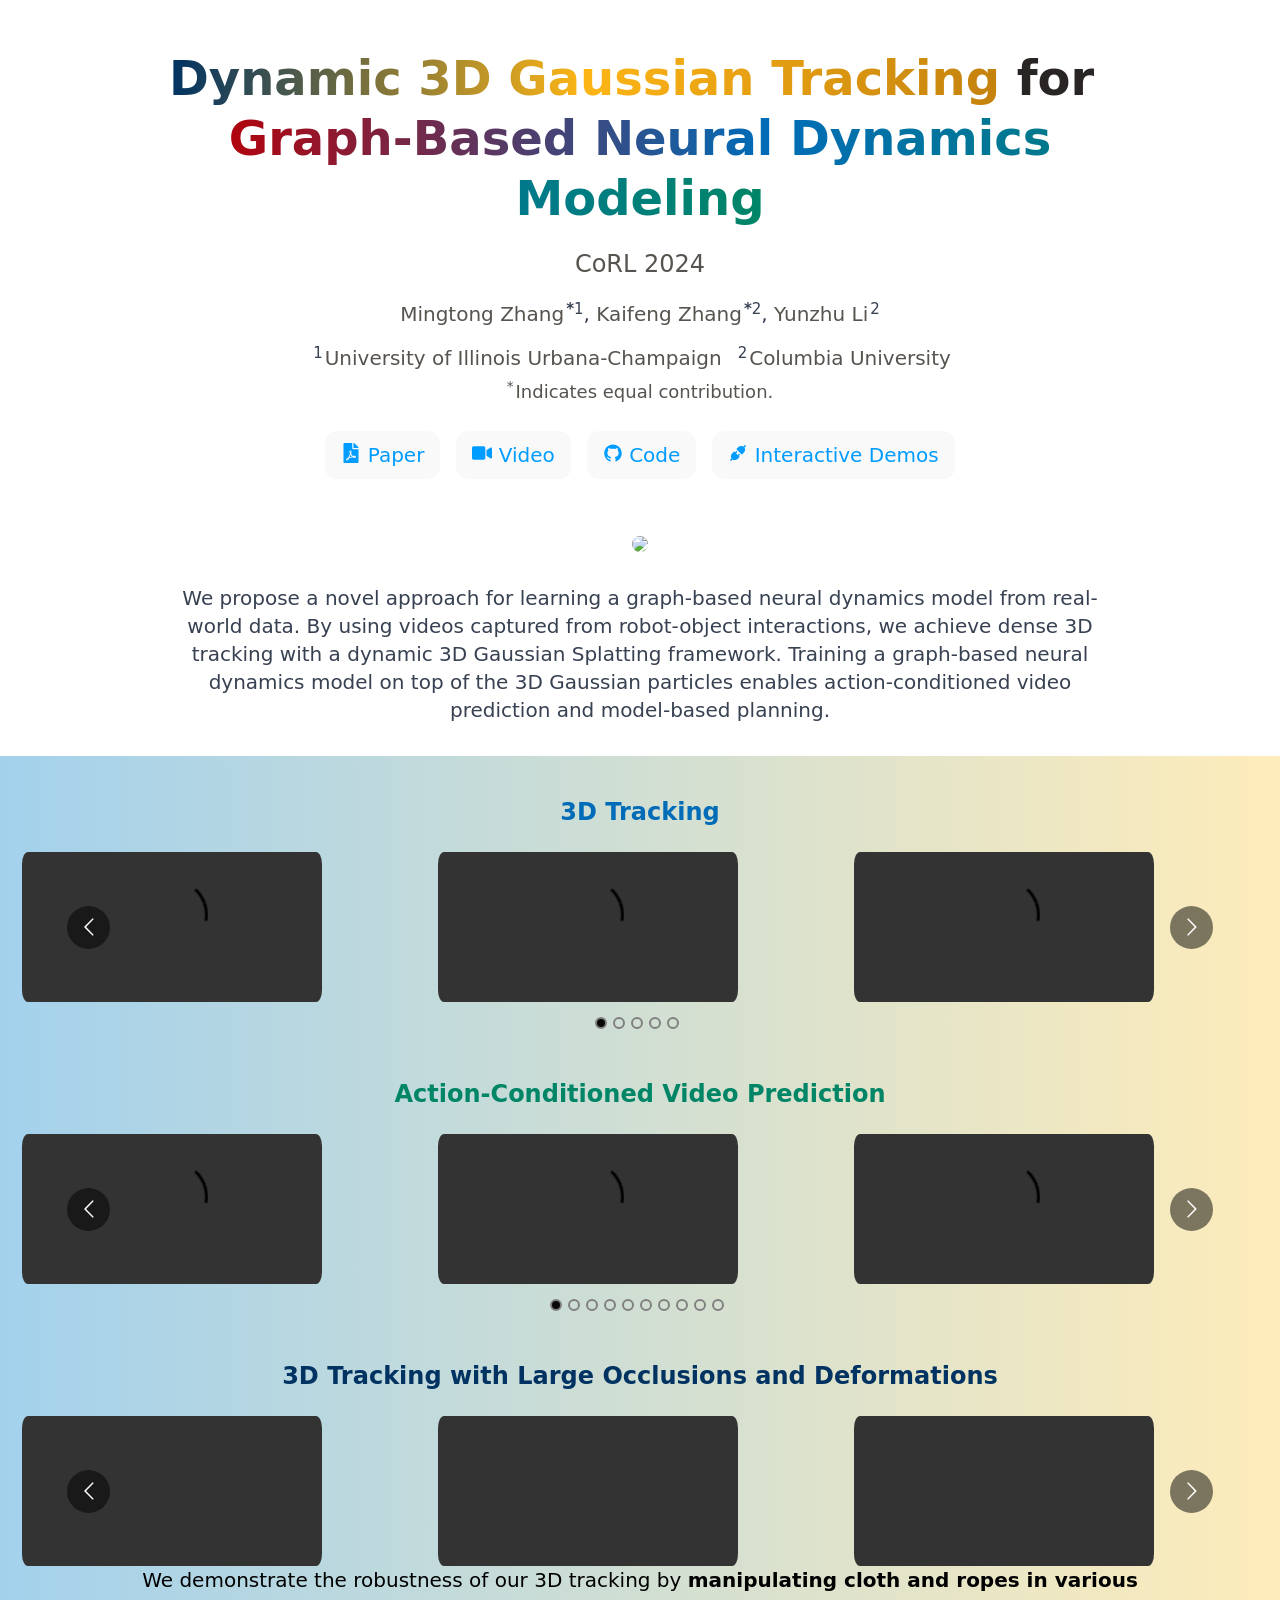
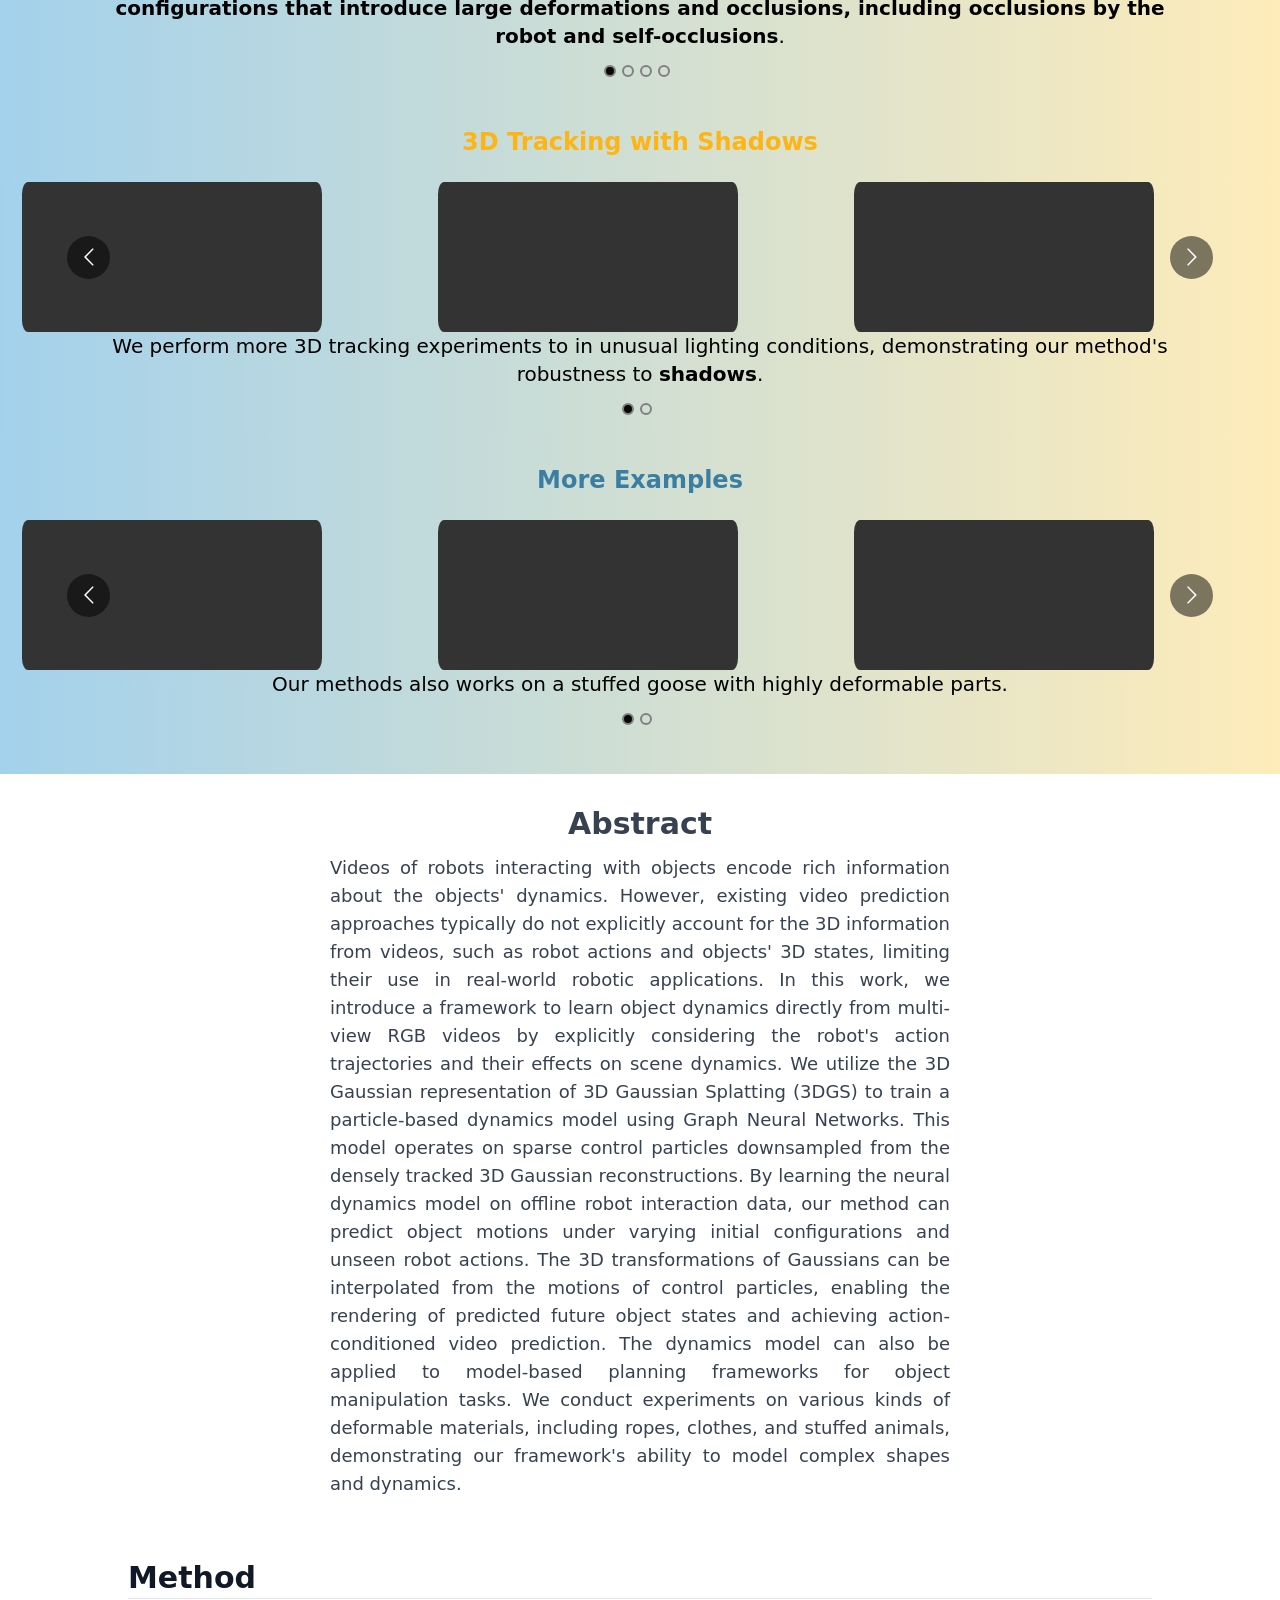
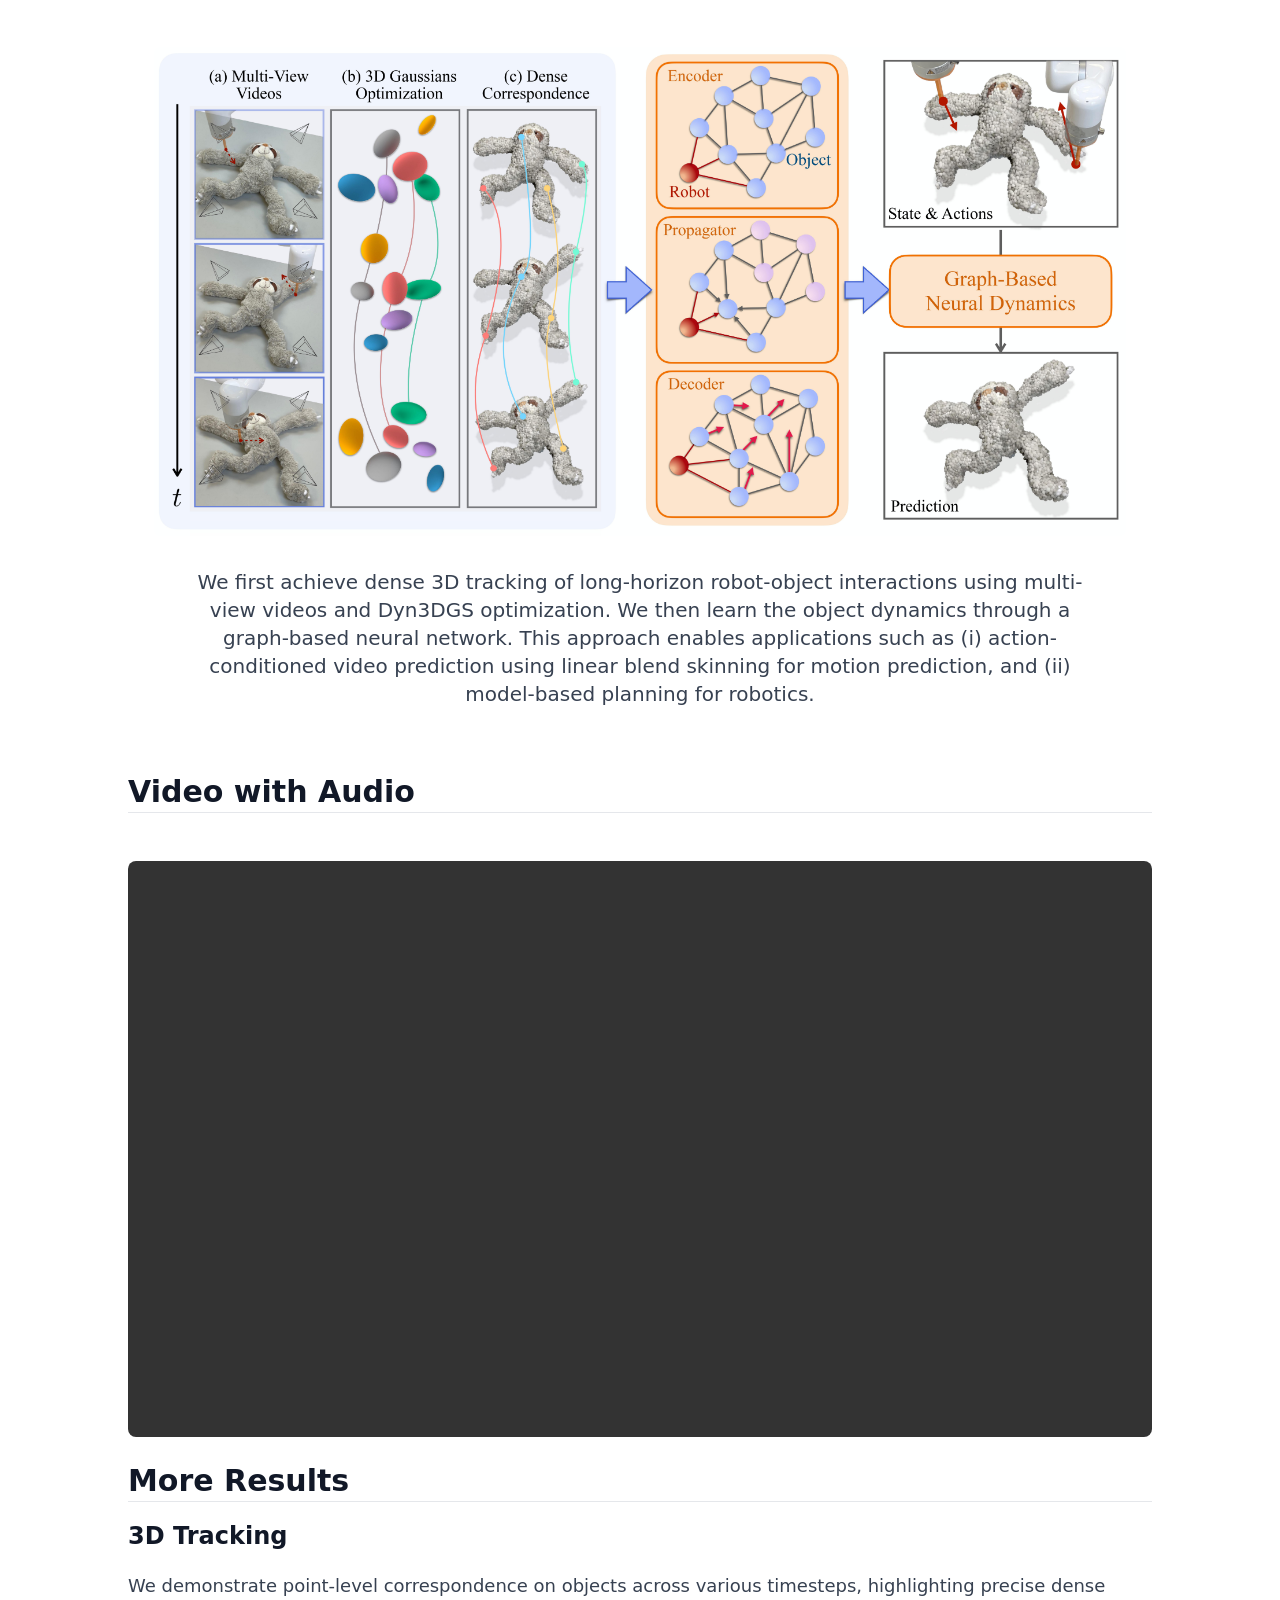
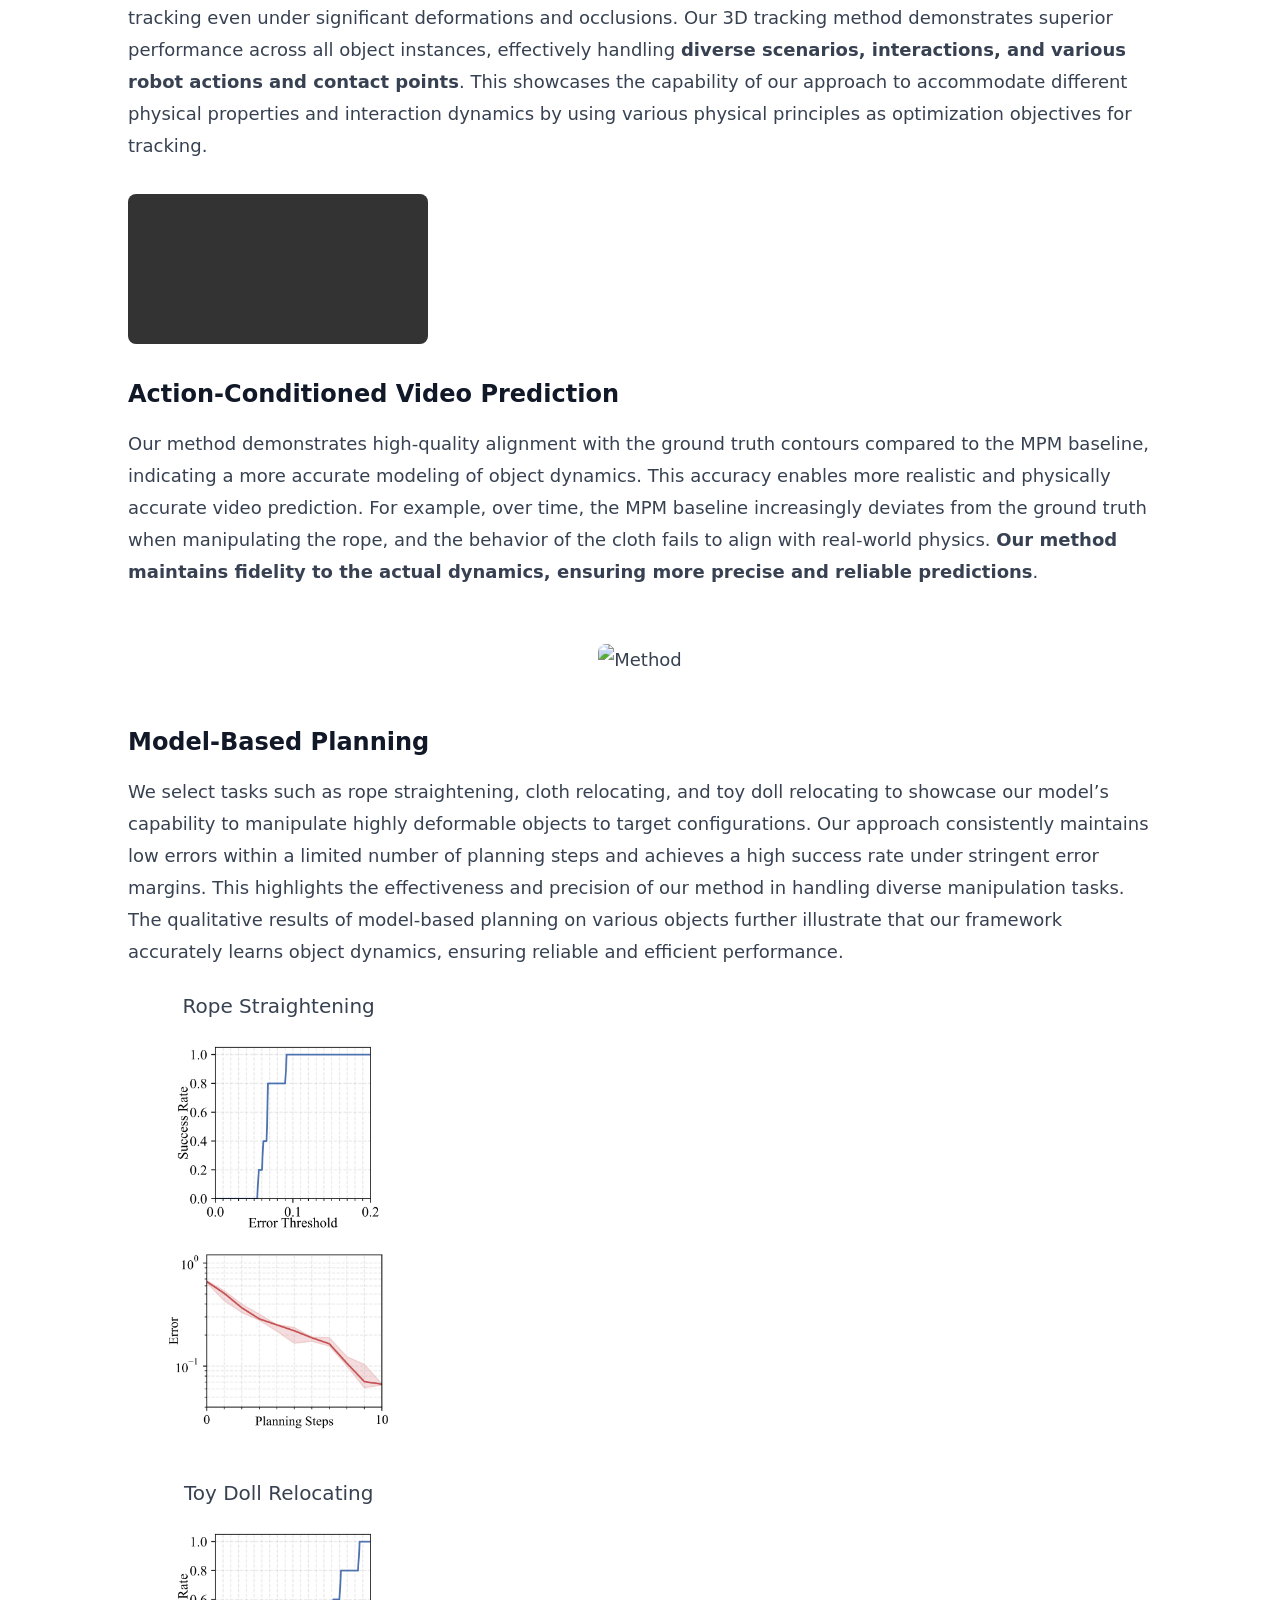
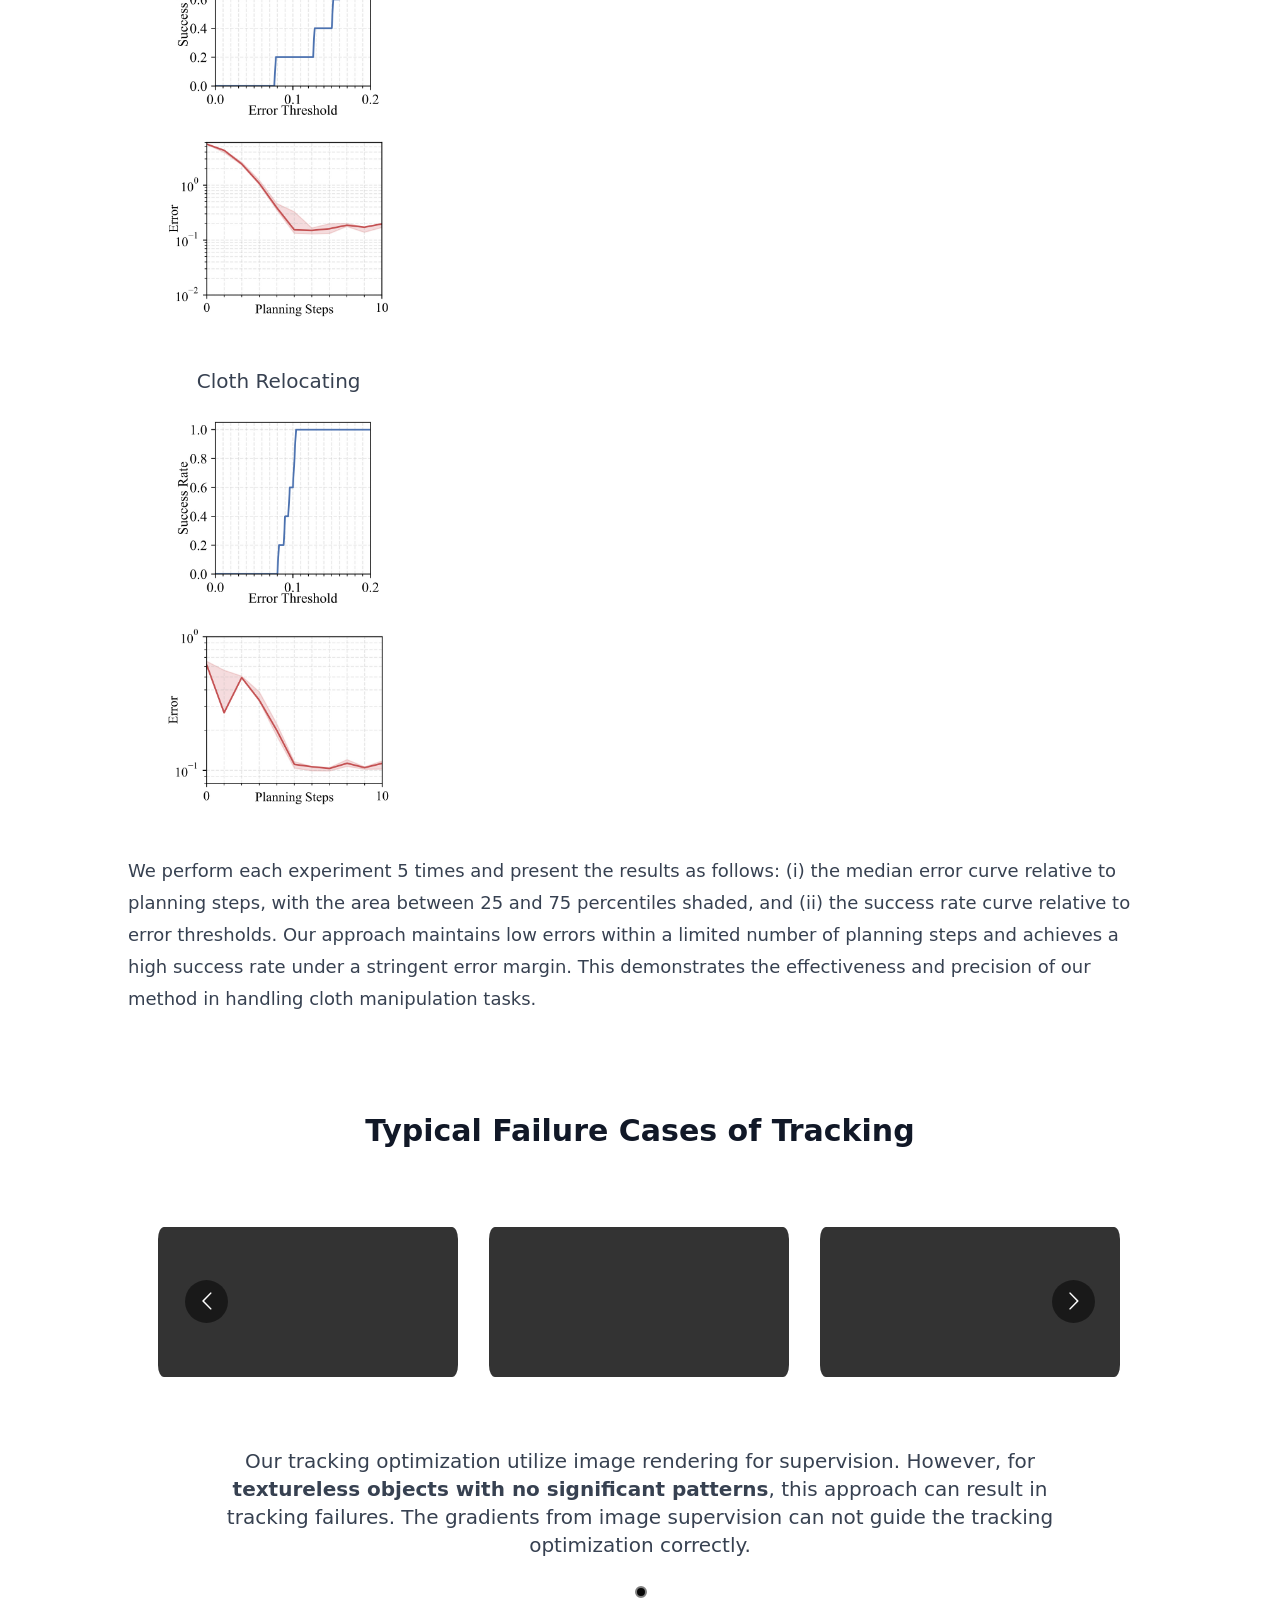
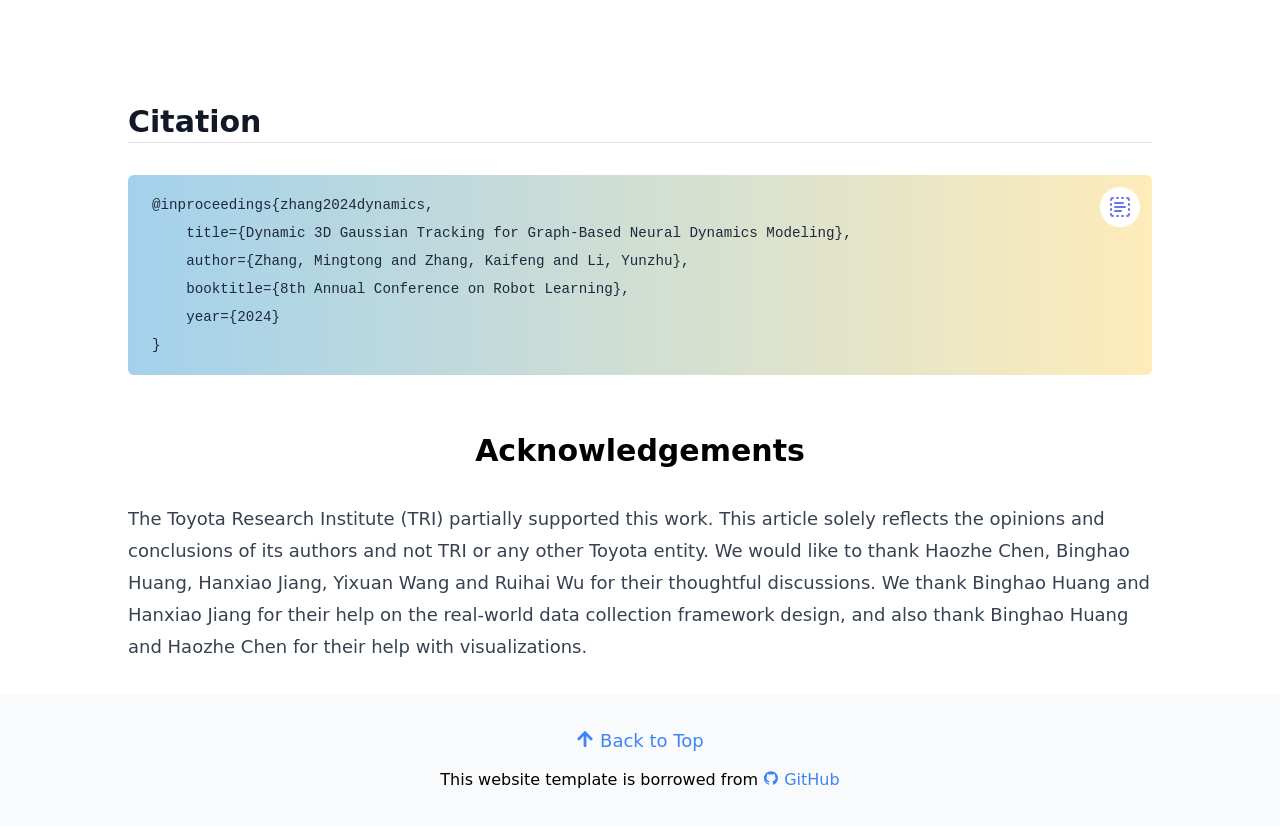
==== commit be1d2a92: "Updates" ====
--- a/index.html
+++ b/index.html
@@ -1,6 +1,11 @@
-<!DOCTYPE html><html><head><meta charSet="utf-8"/><meta http-equiv="x-ua-compatible" content="ie=edge"/><meta name="viewport" content="width=device-width, initial-scale=1, shrink-to-fit=no"/><meta name="generator" content="Gatsby 5.10.0"/><style data-href="/styles.0b8fc1e6c5701a82bb48.css" data-identity="gatsby-global-css">/*
+<!DOCTYPE html><html><head><meta charSet="utf-8"/><meta http-equiv="x-ua-compatible" content="ie=edge"/><meta name="viewport" content="width=device-width, initial-scale=1, shrink-to-fit=no"/><meta name="generator" content="Gatsby 5.10.0"/><style data-href="/styles.7daddd79a606986b41e3.css" data-identity="gatsby-global-css">/*
 ! tailwindcss v3.3.2 | MIT License | https://tailwindcss.com
-*/*,:after,:before{border:0 solid #e5e7eb;box-sizing:border-box}:after,:before{--tw-content:""}html{-webkit-text-size-adjust:100%;font-feature-settings:normal;font-family:ui-sans-serif,system-ui,-apple-system,BlinkMacSystemFont,Segoe UI,Roboto,Helvetica Neue,Arial,Noto Sans,sans-serif,Apple Color Emoji,Segoe UI Emoji,Segoe UI Symbol,Noto Color Emoji;font-variation-settings:normal;line-height:1.5;-moz-tab-size:4;-o-tab-size:4;tab-size:4}body{line-height:inherit;margin:0}hr{border-top-width:1px;color:inherit;height:0}abbr:where([title]){-webkit-text-decoration:underline dotted;text-decoration:underline dotted}h1,h2,h3,h4,h5,h6{font-size:inherit;font-weight:inherit}a{color:inherit;text-decoration:inherit}b,strong{font-weight:bolder}code,kbd,pre,samp{font-family:ui-monospace,SFMono-Regular,Menlo,Monaco,Consolas,Liberation Mono,Courier New,monospace;font-size:1em}small{font-size:80%}sub,sup{font-size:75%;line-height:0;position:relative;vertical-align:baseline}sub{bottom:-.25em}sup{top:-.5em}table{border-collapse:collapse;border-color:inherit;text-indent:0}button,input,optgroup,select,textarea{color:inherit;font-family:inherit;font-size:100%;font-weight:inherit;line-height:inherit;margin:0;padding:0}button,select{text-transform:none}[type=button],[type=reset],[type=submit],button{-webkit-appearance:button;background-color:transparent;background-image:none}:-moz-focusring{outline:auto}:-moz-ui-invalid{box-shadow:none}progress{vertical-align:baseline}::-webkit-inner-spin-button,::-webkit-outer-spin-button{height:auto}[type=search]{-webkit-appearance:textfield;outline-offset:-2px}::-webkit-search-decoration{-webkit-appearance:none}::-webkit-file-upload-button{-webkit-appearance:button;font:inherit}summary{display:list-item}blockquote,dd,dl,figure,h1,h2,h3,h4,h5,h6,hr,p,pre{margin:0}fieldset{margin:0}fieldset,legend{padding:0}menu,ol,ul{list-style:none;margin:0;padding:0}textarea{resize:vertical}input::-moz-placeholder,textarea::-moz-placeholder{color:#9ca3af}input::placeholder,textarea::placeholder{color:#9ca3af}[role=button],button{cursor:pointer}:disabled{cursor:default}audio,canvas,embed,iframe,img,object,svg,video{display:block;vertical-align:middle}img,video{height:auto;max-width:100%}[hidden]{display:none}::-webkit-datetime-edit,::-webkit-datetime-edit-day-field,::-webkit-datetime-edit-hour-field,::-webkit-datetime-edit-meridiem-field,::-webkit-datetime-edit-millisecond-field,::-webkit-datetime-edit-minute-field,::-webkit-datetime-edit-month-field,::-webkit-datetime-edit-second-field,::-webkit-datetime-edit-year-field{padding-bottom:0;padding-top:0}select{background-image:url("data:image/svg+xml;charset=utf-8,%3Csvg xmlns='http://www.w3.org/2000/svg' fill='none' viewBox='0 0 20 20'%3E%3Cpath stroke='%236B7280' stroke-linecap='round' stroke-linejoin='round' stroke-width='1.5' d='m6 8 4 4 4-4'/%3E%3C/svg%3E");background-position:right .5rem center;background-repeat:no-repeat;background-size:1.5em 1.5em;padding-right:2.5rem;-webkit-print-color-adjust:exact;print-color-adjust:exact}[type=checkbox]:checked,[type=radio]:checked{background-color:currentColor;background-position:50%;background-repeat:no-repeat;background-size:100% 100%;border-color:transparent}[type=checkbox]:checked{background-image:url("data:image/svg+xml;charset=utf-8,%3Csvg xmlns='http://www.w3.org/2000/svg' fill='%23fff' viewBox='0 0 16 16'%3E%3Cpath d='M12.207 4.793a1 1 0 0 1 0 1.414l-5 5a1 1 0 0 1-1.414 0l-2-2a1 1 0 0 1 1.414-1.414L6.5 9.086l4.293-4.293a1 1 0 0 1 1.414 0z'/%3E%3C/svg%3E")}[type=checkbox]:checked:focus,[type=checkbox]:checked:hover,[type=radio]:checked:focus,[type=radio]:checked:hover{background-color:currentColor;border-color:transparent}[type=checkbox]:indeterminate{background-image:url("data:image/svg+xml;charset=utf-8,%3Csvg xmlns='http://www.w3.org/2000/svg' fill='none' viewBox='0 0 16 16'%3E%3Cpath stroke='%23fff' stroke-linecap='round' stroke-linejoin='round' stroke-width='2' d='M4 8h8'/%3E%3C/svg%3E");background-size:100% 100%}[type=file]:focus{outline:1px solid ButtonText;outline:1px auto -webkit-focus-ring-color}[multiple],[type=date],[type=datetime-local],[type=email],[type=month],[type=number],[type=password],[type=search],[type=tel],[type=text],[type=time],[type=url],[type=week],select,textarea{--tw-shadow:0 0 #0000;-webkit-appearance:none;-moz-appearance:none;appearance:none;background-color:#fff;border-color:#6b7280;border-radius:0;border-width:1px;font-size:1rem;line-height:1.5rem;padding:.5rem .75rem}[multiple]:focus,[type=date]:focus,[type=datetime-local]:focus,[type=email]:focus,[type=month]:focus,[type=number]:focus,[type=password]:focus,[type=search]:focus,[type=tel]:focus,[type=text]:focus,[type=time]:focus,[type=url]:focus,[type=week]:focus,select:focus,textarea:focus{--tw-ring-inset:var(--tw-empty,/*!*/ /*!*/);--tw-ring-offset-width:0px;--tw-ring-offset-color:#fff;--tw-ring-color:#1c64f2;--tw-ring-offset-shadow:var(--tw-ring-inset) 0 0 0 var(--tw-ring-offset-width) var(--tw-ring-offset-color);--tw-ring-shadow:var(--tw-ring-inset) 0 0 0 calc(1px + var(--tw-ring-offset-width)) var(--tw-ring-color);border-color:#1c64f2;box-shadow:var(--tw-ring-offset-shadow),var(--tw-ring-shadow),var(--tw-shadow);outline:2px solid transparent;outline-offset:2px}input::-moz-placeholder,textarea::-moz-placeholder{color:#6b7280;opacity:1}input::placeholder,textarea::placeholder{color:#6b7280;opacity:1}::-webkit-datetime-edit-fields-wrapper{padding:0}::-webkit-date-and-time-value{min-height:1.5em}select:not([size]){background-image:url("data:image/svg+xml;charset=utf-8,%3Csvg xmlns='http://www.w3.org/2000/svg' fill='none' aria-hidden='true' viewBox='0 0 10 6'%3E%3Cpath stroke='%236B7280' stroke-linecap='round' stroke-linejoin='round' stroke-width='2' d='m1 1 4 4 4-4'/%3E%3C/svg%3E");background-position:right .75rem center;background-repeat:no-repeat;background-size:.75em .75em;padding-right:2.5rem;-webkit-print-color-adjust:exact;print-color-adjust:exact}[multiple]{background-image:none;background-position:0 0;background-repeat:unset;background-size:initial;padding-right:.75rem;-webkit-print-color-adjust:unset;print-color-adjust:unset}[type=checkbox],[type=radio]{--tw-shadow:0 0 #0000;-webkit-appearance:none;-moz-appearance:none;appearance:none;background-color:#fff;background-origin:border-box;border-color:#6b7280;border-width:1px;color:#1c64f2;display:inline-block;flex-shrink:0;height:1rem;padding:0;-webkit-print-color-adjust:exact;print-color-adjust:exact;-webkit-user-select:none;-moz-user-select:none;user-select:none;vertical-align:middle;width:1rem}[type=checkbox]{border-radius:0}[type=radio]{border-radius:100%}[type=checkbox]:focus,[type=radio]:focus{--tw-ring-inset:var(--tw-empty,/*!*/ /*!*/);--tw-ring-offset-width:2px;--tw-ring-offset-color:#fff;--tw-ring-color:#1c64f2;--tw-ring-offset-shadow:var(--tw-ring-inset) 0 0 0 var(--tw-ring-offset-width) var(--tw-ring-offset-color);--tw-ring-shadow:var(--tw-ring-inset) 0 0 0 calc(2px + var(--tw-ring-offset-width)) var(--tw-ring-color);box-shadow:var(--tw-ring-offset-shadow),var(--tw-ring-shadow),var(--tw-shadow);outline:2px solid transparent;outline-offset:2px}.dark [type=checkbox]:checked,.dark [type=radio]:checked,[type=checkbox]:checked,[type=radio]:checked{background-color:currentColor;background-position:50%;background-repeat:no-repeat;background-size:.55em .55em;border-color:transparent}[type=checkbox]:checked{background-image:url("data:image/svg+xml;charset=utf-8,%3Csvg xmlns='http://www.w3.org/2000/svg' fill='none' aria-hidden='true' viewBox='0 0 16 12'%3E%3Cpath stroke='%23fff' stroke-linecap='round' stroke-linejoin='round' stroke-width='3' d='M1 5.917 5.724 10.5 15 1.5'/%3E%3C/svg%3E");background-repeat:no-repeat;background-size:.55em .55em;-webkit-print-color-adjust:exact;print-color-adjust:exact}.dark [type=radio]:checked,[type=radio]:checked{background-image:url("data:image/svg+xml;charset=utf-8,%3Csvg xmlns='http://www.w3.org/2000/svg' fill='%23fff' viewBox='0 0 16 16'%3E%3Ccircle cx='8' cy='8' r='3'/%3E%3C/svg%3E");background-size:1em 1em}[type=checkbox]:indeterminate{background-color:currentColor;background-image:url("data:image/svg+xml;charset=utf-8,%3Csvg xmlns='http://www.w3.org/2000/svg' fill='none' aria-hidden='true' viewBox='0 0 16 12'%3E%3Cpath stroke='%23fff' stroke-linecap='round' stroke-linejoin='round' stroke-width='3' d='M1 5.917 5.724 10.5 15 1.5'/%3E%3C/svg%3E");background-position:50%;background-repeat:no-repeat;background-size:.55em .55em;border-color:transparent;-webkit-print-color-adjust:exact;print-color-adjust:exact}[type=checkbox]:indeterminate:focus,[type=checkbox]:indeterminate:hover{background-color:currentColor;border-color:transparent}[type=file]{background:unset;border-color:inherit;border-radius:0;border-width:0;font-size:unset;line-height:inherit;padding:0}[type=file]:focus{outline:1px auto inherit}input[type=file]::file-selector-button{-webkit-margin-start:-1rem;-webkit-margin-end:1rem;background:#1f2937;border:0;color:#fff;cursor:pointer;font-size:.875rem;font-weight:500;margin-inline-end:1rem;margin-inline-start:-1rem;padding:.625rem 1rem .625rem 2rem}input[type=file]::file-selector-button:hover{background:#374151}.dark input[type=file]::file-selector-button{background:#4b5563;color:#fff}.dark input[type=file]::file-selector-button:hover{background:#6b7280}input[type=range]::-webkit-slider-thumb{appearance:none;-moz-appearance:none;-webkit-appearance:none;background:#1c64f2;border:0;border-radius:9999px;cursor:pointer;height:1.25rem;width:1.25rem}input[type=range]:disabled::-webkit-slider-thumb{background:#9ca3af}.dark input[type=range]:disabled::-webkit-slider-thumb{background:#6b7280}input[type=range]:focus::-webkit-slider-thumb{--tw-ring-offset-shadow:var(--tw-ring-inset) 0 0 0 var(--tw-ring-offset-width) var(--tw-ring-offset-color);--tw-ring-shadow:var(--tw-ring-inset) 0 0 0 calc(4px + var(--tw-ring-offset-width)) var(--tw-ring-color);--tw-ring-opacity:1px;--tw-ring-color:rgb(164 202 254/var(--tw-ring-opacity));box-shadow:var(--tw-ring-offset-shadow),var(--tw-ring-shadow),var(--tw-shadow,0 0 #0000);outline:2px solid transparent;outline-offset:2px}input[type=range]::-moz-range-thumb{appearance:none;-moz-appearance:none;-webkit-appearance:none;background:#1c64f2;border:0;border-radius:9999px;cursor:pointer;height:1.25rem;width:1.25rem}input[type=range]:disabled::-moz-range-thumb{background:#9ca3af}.dark input[type=range]:disabled::-moz-range-thumb{background:#6b7280}input[type=range]::-moz-range-progress{background:#3f83f8}input[type=range]::-ms-fill-lower{background:#3f83f8}input[type=range].range-sm::-webkit-slider-thumb{height:1rem;width:1rem}input[type=range].range-lg::-webkit-slider-thumb{height:1.5rem;width:1.5rem}input[type=range].range-sm::-moz-range-thumb{height:1rem;width:1rem}input[type=range].range-lg::-moz-range-thumb{height:1.5rem;width:1.5rem}.toggle-bg:after{background:#fff;border-color:#d1d5db;border-radius:9999px;border-width:1px;box-shadow:var(--tw-ring-inset) 0 0 0 calc(var(--tw-ring-offset-width)) var(--tw-ring-color);content:"";height:1.25rem;left:.125rem;position:absolute;top:.125rem;transition-duration:.15s;transition-property:background-color,border-color,color,fill,stroke,opacity,box-shadow,transform,filter,backdrop-filter,-webkit-backdrop-filter;width:1.25rem}input:checked+.toggle-bg:after{border-color:#fff;transform:translateX(100%)}input:checked+.toggle-bg{background:#1c64f2;border-color:#1c64f2}[data-tooltip-style^=light]+.tooltip>.tooltip-arrow:before{border-color:#e5e7eb;border-style:solid}[data-tooltip-style^=light]+.tooltip[data-popper-placement^=top]>.tooltip-arrow:before{border-bottom-width:1px;border-right-width:1px}[data-tooltip-style^=light]+.tooltip[data-popper-placement^=right]>.tooltip-arrow:before{border-bottom-width:1px;border-left-width:1px}[data-tooltip-style^=light]+.tooltip[data-popper-placement^=bottom]>.tooltip-arrow:before{border-left-width:1px;border-top-width:1px}[data-tooltip-style^=light]+.tooltip[data-popper-placement^=left]>.tooltip-arrow:before{border-right-width:1px;border-top-width:1px}.tooltip[data-popper-placement^=top]>.tooltip-arrow{bottom:-4px}.tooltip[data-popper-placement^=bottom]>.tooltip-arrow{top:-4px}.tooltip[data-popper-placement^=left]>.tooltip-arrow{right:-4px}.tooltip[data-popper-placement^=right]>.tooltip-arrow{left:-4px}.tooltip.invisible>.tooltip-arrow:before{visibility:hidden}[data-popper-arrow],[data-popper-arrow]:before{background:inherit;height:8px;position:absolute;width:8px}[data-popper-arrow]{visibility:hidden}[data-popper-arrow]:after,[data-popper-arrow]:before{content:"";transform:rotate(45deg);visibility:visible}[data-popper-arrow]:after{background:inherit;height:9px;position:absolute;width:9px}[role=tooltip]>[data-popper-arrow]:before{border-color:#e5e7eb;border-style:solid}.dark [role=tooltip]>[data-popper-arrow]:before{border-color:#4b5563;border-style:solid}[role=tooltip]>[data-popper-arrow]:after{border-color:#e5e7eb;border-style:solid}.dark [role=tooltip]>[data-popper-arrow]:after{border-color:#4b5563;border-style:solid}[data-popover][role=tooltip][data-popper-placement^=top]>[data-popper-arrow]:after,[data-popover][role=tooltip][data-popper-placement^=top]>[data-popper-arrow]:before{border-bottom-width:1px;border-right-width:1px}[data-popover][role=tooltip][data-popper-placement^=right]>[data-popper-arrow]:after,[data-popover][role=tooltip][data-popper-placement^=right]>[data-popper-arrow]:before{border-bottom-width:1px;border-left-width:1px}[data-popover][role=tooltip][data-popper-placement^=bottom]>[data-popper-arrow]:after,[data-popover][role=tooltip][data-popper-placement^=bottom]>[data-popper-arrow]:before{border-left-width:1px;border-top-width:1px}[data-popover][role=tooltip][data-popper-placement^=left]>[data-popper-arrow]:after,[data-popover][role=tooltip][data-popper-placement^=left]>[data-popper-arrow]:before{border-right-width:1px;border-top-width:1px}[data-popover][role=tooltip][data-popper-placement^=top]>[data-popper-arrow]{bottom:-5px}[data-popover][role=tooltip][data-popper-placement^=bottom]>[data-popper-arrow]{top:-5px}[data-popover][role=tooltip][data-popper-placement^=left]>[data-popper-arrow]{right:-5px}[data-popover][role=tooltip][data-popper-placement^=right]>[data-popper-arrow]{left:-5px}[role=tooltip].invisible>[data-popper-arrow]:after,[role=tooltip].invisible>[data-popper-arrow]:before{visibility:hidden}*,:after,:before{--tw-border-spacing-x:0;--tw-border-spacing-y:0;--tw-translate-x:0;--tw-translate-y:0;--tw-rotate:0;--tw-skew-x:0;--tw-skew-y:0;--tw-scale-x:1;--tw-scale-y:1;--tw-pan-x: ;--tw-pan-y: ;--tw-pinch-zoom: ;--tw-scroll-snap-strictness:proximity;--tw-gradient-from-position: ;--tw-gradient-via-position: ;--tw-gradient-to-position: ;--tw-ordinal: ;--tw-slashed-zero: ;--tw-numeric-figure: ;--tw-numeric-spacing: ;--tw-numeric-fraction: ;--tw-ring-inset: ;--tw-ring-offset-width:0px;--tw-ring-offset-color:#fff;--tw-ring-color:rgba(63,131,248,.5);--tw-ring-offset-shadow:0 0 #0000;--tw-ring-shadow:0 0 #0000;--tw-shadow:0 0 #0000;--tw-shadow-colored:0 0 #0000;--tw-blur: ;--tw-brightness: ;--tw-contrast: ;--tw-grayscale: ;--tw-hue-rotate: ;--tw-invert: ;--tw-saturate: ;--tw-sepia: ;--tw-drop-shadow: ;--tw-backdrop-blur: ;--tw-backdrop-brightness: ;--tw-backdrop-contrast: ;--tw-backdrop-grayscale: ;--tw-backdrop-hue-rotate: ;--tw-backdrop-invert: ;--tw-backdrop-opacity: ;--tw-backdrop-saturate: ;--tw-backdrop-sepia: }::backdrop{--tw-border-spacing-x:0;--tw-border-spacing-y:0;--tw-translate-x:0;--tw-translate-y:0;--tw-rotate:0;--tw-skew-x:0;--tw-skew-y:0;--tw-scale-x:1;--tw-scale-y:1;--tw-pan-x: ;--tw-pan-y: ;--tw-pinch-zoom: ;--tw-scroll-snap-strictness:proximity;--tw-gradient-from-position: ;--tw-gradient-via-position: ;--tw-gradient-to-position: ;--tw-ordinal: ;--tw-slashed-zero: ;--tw-numeric-figure: ;--tw-numeric-spacing: ;--tw-numeric-fraction: ;--tw-ring-inset: ;--tw-ring-offset-width:0px;--tw-ring-offset-color:#fff;--tw-ring-color:rgba(63,131,248,.5);--tw-ring-offset-shadow:0 0 #0000;--tw-ring-shadow:0 0 #0000;--tw-shadow:0 0 #0000;--tw-shadow-colored:0 0 #0000;--tw-blur: ;--tw-brightness: ;--tw-contrast: ;--tw-grayscale: ;--tw-hue-rotate: ;--tw-invert: ;--tw-saturate: ;--tw-sepia: ;--tw-drop-shadow: ;--tw-backdrop-blur: ;--tw-backdrop-brightness: ;--tw-backdrop-contrast: ;--tw-backdrop-grayscale: ;--tw-backdrop-hue-rotate: ;--tw-backdrop-invert: ;--tw-backdrop-opacity: ;--tw-backdrop-saturate: ;--tw-backdrop-sepia: }html{scroll-behavior:smooth}.container{width:100%}@media (min-width:640px){.container{max-width:640px}}@media (min-width:768px){.container{max-width:768px}}@media (min-width:1024px){.container{max-width:1024px}}@media (min-width:1280px){.container{max-width:1280px}}@media (min-width:1536px){.container{max-width:1536px}}.aspect-h-9{--tw-aspect-h:9}.aspect-w-16{--tw-aspect-w:16;padding-bottom:calc(var(--tw-aspect-h)/var(--tw-aspect-w)*100%);position:relative}.aspect-w-16>*{bottom:0;height:100%;left:0;position:absolute;right:0;top:0;width:100%}.format{color:var(--tw-prose-body);max-width:65ch}.format :where(p):not(:where([class~=not-format] *)){margin-bottom:1.25em;margin-top:1.25em}.format :where([class~=lead]):not(:where([class~=not-format] *)){color:var(--tw-prose-lead);font-size:1.25em;line-height:1.6;margin-bottom:1.2em;margin-top:1.2em}.format :where(a):not(:where([class~=not-format] *)){color:var(--tw-prose-links);font-weight:500;text-decoration:underline}.format :where(strong):not(:where([class~=not-format] *)){color:var(--tw-prose-bold);font-weight:600}.format :where(a strong):not(:where([class~=not-format] *)){color:inherit}.format :where(blockquote strong):not(:where([class~=not-format] *)){color:inherit}.format :where(thead th strong):not(:where([class~=not-format] *)){color:inherit}.format :where(ol):not(:where([class~=not-format] *)){list-style-type:decimal;margin-bottom:1.25em;margin-top:1.25em;padding-left:1.625em}.format :where(ol[type=A]):not(:where([class~=not-format] *)){list-style-type:upper-alpha}.format :where(ol[type=a]):not(:where([class~=not-format] *)){list-style-type:lower-alpha}.format :where(ol[type=A s]):not(:where([class~=not-format] *)){list-style-type:upper-alpha}.format :where(ol[type=a s]):not(:where([class~=not-format] *)){list-style-type:lower-alpha}.format :where(ol[type=I]):not(:where([class~=not-format] *)){list-style-type:upper-roman}.format :where(ol[type=i]):not(:where([class~=not-format] *)){list-style-type:lower-roman}.format :where(ol[type=I s]):not(:where([class~=not-format] *)){list-style-type:upper-roman}.format :where(ol[type=i s]):not(:where([class~=not-format] *)){list-style-type:lower-roman}.format :where(ol[type="1"]):not(:where([class~=not-format] *)){list-style-type:decimal}.format :where(ul):not(:where([class~=not-format] *)){list-style-type:disc;margin-bottom:1.25em;margin-top:1.25em;padding-left:1.625em}.format :where(ol>li):not(:where([class~=not-format] *))::marker{color:var(--tw-prose-counters);font-weight:400}.format :where(ul>li):not(:where([class~=not-format] *))::marker{color:var(--tw-prose-bullets)}.format :where(hr):not(:where([class~=not-format] *)){border-color:var(--tw-prose-hr);border-top-width:1px;margin-bottom:3em;margin-top:3em}.format :where(blockquote):not(:where([class~=not-format] *)){border-left-color:var(--tw-prose-quote-borders);border-left-width:.25rem;color:var(--tw-prose-quotes);font-style:italic;font-weight:500;margin-bottom:1.6em;margin-top:1.6em;padding-left:1em;quotes:"\201C""\201D""\2018""\2019"}.format :where(blockquote p:first-of-type):not(:where([class~=not-format] *)):before{content:open-quote}.format :where(blockquote p:last-of-type):not(:where([class~=not-format] *)):after{content:close-quote}.format :where(h1):not(:where([class~=not-format] *)){color:var(--tw-prose-headings);font-size:2.25em;font-weight:800;line-height:1.1111111;margin-bottom:.8888889em;margin-top:0}.format :where(h1 strong):not(:where([class~=not-format] *)){color:inherit;font-weight:900}.format :where(h2):not(:where([class~=not-format] *)){color:var(--tw-prose-headings);font-size:1.5em;font-weight:700;line-height:1.3333333;margin-bottom:1em;margin-top:2em}.format :where(h2 strong):not(:where([class~=not-format] *)){color:inherit;font-weight:800}.format :where(h3):not(:where([class~=not-format] *)){color:var(--tw-prose-headings);font-size:1.25em;font-weight:600;line-height:1.6;margin-bottom:.6em;margin-top:1.6em}.format :where(h3 strong):not(:where([class~=not-format] *)){color:inherit;font-weight:700}.format :where(h4):not(:where([class~=not-format] *)){color:var(--tw-prose-headings);font-weight:600;line-height:1.5;margin-bottom:.5em;margin-top:1.5em}.format :where(h4 strong):not(:where([class~=not-format] *)){color:inherit;font-weight:700}.format :where(img):not(:where([class~=not-format] *)){margin-bottom:2em;margin-top:2em}.format :where(figure>*):not(:where([class~=not-format] *)){margin-bottom:0;margin-top:0}.format :where(figcaption):not(:where([class~=not-format] *)){color:var(--tw-prose-captions);font-size:.875em;line-height:1.4285714;margin-top:.8571429em}.format :where(code):not(:where([class~=not-format] *)){color:var(--tw-prose-code);font-size:.875em;font-weight:600}.format :where(code):not(:where([class~=not-format] *)):before{content:"`"}.format :where(code):not(:where([class~=not-format] *)):after{content:"`"}.format :where(a code):not(:where([class~=not-format] *)){color:inherit}.format :where(h1 code):not(:where([class~=not-format] *)){color:inherit}.format :where(h2 code):not(:where([class~=not-format] *)){color:inherit;font-size:.875em}.format :where(h3 code):not(:where([class~=not-format] *)){color:inherit;font-size:.9em}.format :where(h4 code):not(:where([class~=not-format] *)){color:inherit}.format :where(blockquote code):not(:where([class~=not-format] *)){color:inherit}.format :where(thead th code):not(:where([class~=not-format] *)){color:inherit}.format :where(pre):not(:where([class~=not-format] *)){background-color:var(--tw-prose-pre-bg);border-radius:.375rem;color:var(--tw-prose-pre-code);font-size:.875em;font-weight:400;line-height:1.7142857;margin-bottom:1.7142857em;margin-top:1.7142857em;overflow-x:auto;padding:.8571429em 1.1428571em}.format :where(pre code):not(:where([class~=not-format] *)){background-color:transparent;border-radius:0;border-width:0;color:inherit;font-family:inherit;font-size:inherit;font-weight:inherit;line-height:inherit;padding:0}.format :where(pre code):not(:where([class~=not-format] *)):before{content:none}.format :where(pre code):not(:where([class~=not-format] *)):after{content:none}.format :where(table):not(:where([class~=not-format] *)){font-size:.875em;line-height:1.7142857;margin-bottom:2em;margin-top:2em;table-layout:auto;text-align:left;width:100%}.format :where(thead):not(:where([class~=not-format] *)){border-bottom-color:var(--tw-prose-th-borders);border-bottom-width:1px}.format :where(thead th):not(:where([class~=not-format] *)){color:var(--tw-prose-headings);font-weight:600;padding-bottom:.5714286em;padding-left:.5714286em;padding-right:.5714286em;vertical-align:bottom}.format :where(tbody tr):not(:where([class~=not-format] *)){border-bottom-color:var(--tw-prose-td-borders);border-bottom-width:1px}.format :where(tbody tr:last-child):not(:where([class~=not-format] *)){border-bottom-width:0}.format :where(tbody td):not(:where([class~=not-format] *)){vertical-align:baseline}.format :where(tfoot):not(:where([class~=not-format] *)){border-top-color:var(--tw-prose-th-borders);border-top-width:1px}.format :where(tfoot td):not(:where([class~=not-format] *)){vertical-align:top}.format{--tw-prose-body:#374151;--tw-prose-headings:#111827;--tw-prose-lead:#4b5563;--tw-prose-links:#111827;--tw-prose-bold:#111827;--tw-prose-counters:#6b7280;--tw-prose-bullets:#d1d5db;--tw-prose-hr:#e5e7eb;--tw-prose-quotes:#111827;--tw-prose-quote-borders:#e5e7eb;--tw-prose-captions:#6b7280;--tw-prose-code:#111827;--tw-prose-pre-code:#e5e7eb;--tw-prose-pre-bg:#1f2937;--tw-prose-th-borders:#d1d5db;--tw-prose-td-borders:#e5e7eb;--tw-prose-invert-body:#d1d5db;--tw-prose-invert-headings:#fff;--tw-prose-invert-lead:#9ca3af;--tw-prose-invert-links:#fff;--tw-prose-invert-bold:#fff;--tw-prose-invert-counters:#9ca3af;--tw-prose-invert-bullets:#4b5563;--tw-prose-invert-hr:#374151;--tw-prose-invert-quotes:#f3f4f6;--tw-prose-invert-quote-borders:#374151;--tw-prose-invert-captions:#9ca3af;--tw-prose-invert-code:#fff;--tw-prose-invert-pre-code:#d1d5db;--tw-prose-invert-pre-bg:rgba(0,0,0,.5);--tw-prose-invert-th-borders:#4b5563;--tw-prose-invert-td-borders:#374151;font-size:1rem;line-height:1.75}.format :where(video):not(:where([class~=not-format] *)){margin-bottom:2em;margin-top:2em}.format :where(figure):not(:where([class~=not-format] *)){margin-bottom:2em;margin-top:2em}.format :where(li):not(:where([class~=not-format] *)){margin-bottom:.5em;margin-top:.5em}.format :where(ol>li):not(:where([class~=not-format] *)){padding-left:.375em}.format :where(ul>li):not(:where([class~=not-format] *)){padding-left:.375em}.format :where(.format>ul>li p):not(:where([class~=not-format] *)){margin-bottom:.75em;margin-top:.75em}.format :where(.format>ul>li>:first-child):not(:where([class~=not-format] *)){margin-top:1.25em}.format :where(.format>ul>li>:last-child):not(:where([class~=not-format] *)){margin-bottom:1.25em}.format :where(.format>ol>li>:first-child):not(:where([class~=not-format] *)){margin-top:1.25em}.format :where(.format>ol>li>:last-child):not(:where([class~=not-format] *)){margin-bottom:1.25em}.format :where(ul ul,ul ol,ol ul,ol ol):not(:where([class~=not-format] *)){margin-bottom:.75em;margin-top:.75em}.format :where(hr+*):not(:where([class~=not-format] *)){margin-top:0}.format :where(h2+*):not(:where([class~=not-format] *)){margin-top:0}.format :where(h3+*):not(:where([class~=not-format] *)){margin-top:0}.format :where(h4+*):not(:where([class~=not-format] *)){margin-top:0}.format :where(thead th:first-child):not(:where([class~=not-format] *)){padding-left:0}.format :where(thead th:last-child):not(:where([class~=not-format] *)){padding-right:0}.format :where(tbody td,tfoot td):not(:where([class~=not-format] *)){padding:.5714286em}.format :where(tbody td:first-child,tfoot td:first-child):not(:where([class~=not-format] *)){padding-left:0}.format :where(tbody td:last-child,tfoot td:last-child):not(:where([class~=not-format] *)){padding-right:0}.format :where(.format>:first-child):not(:where([class~=not-format] *)){margin-top:0}.format :where(.format>:last-child):not(:where([class~=not-format] *)){margin-bottom:0}.format-sm :where(.format>ul>li p):not(:where([class~=not-format] *)){margin-bottom:.5714286em;margin-top:.5714286em}.format-sm :where(.format>ul>li>:first-child):not(:where([class~=not-format] *)){margin-top:1.1428571em}.format-sm :where(.format>ul>li>:last-child):not(:where([class~=not-format] *)){margin-bottom:1.1428571em}.format-sm :where(.format>ol>li>:first-child):not(:where([class~=not-format] *)){margin-top:1.1428571em}.format-sm :where(.format>ol>li>:last-child):not(:where([class~=not-format] *)){margin-bottom:1.1428571em}.format-sm :where(.format>:first-child):not(:where([class~=not-format] *)){margin-top:0}.format-sm :where(.format>:last-child):not(:where([class~=not-format] *)){margin-bottom:0}.format-base :where(.format>ul>li p):not(:where([class~=not-format] *)){margin-bottom:.75em;margin-top:.75em}.format-base :where(.format>ul>li>:first-child):not(:where([class~=not-format] *)){margin-top:1.25em}.format-base :where(.format>ul>li>:last-child):not(:where([class~=not-format] *)){margin-bottom:1.25em}.format-base :where(.format>ol>li>:first-child):not(:where([class~=not-format] *)){margin-top:1.25em}.format-base :where(.format>ol>li>:last-child):not(:where([class~=not-format] *)){margin-bottom:1.25em}.format-base :where(.format>:first-child):not(:where([class~=not-format] *)){margin-top:0}.format-base :where(.format>:last-child):not(:where([class~=not-format] *)){margin-bottom:0}.format-lg :where(.format>ul>li p):not(:where([class~=not-format] *)){margin-bottom:.8888889em;margin-top:.8888889em}.format-lg :where(.format>ul>li>:first-child):not(:where([class~=not-format] *)){margin-top:1.3333333em}.format-lg :where(.format>ul>li>:last-child):not(:where([class~=not-format] *)){margin-bottom:1.3333333em}.format-lg :where(.format>ol>li>:first-child):not(:where([class~=not-format] *)){margin-top:1.3333333em}.format-lg :where(.format>ol>li>:last-child):not(:where([class~=not-format] *)){margin-bottom:1.3333333em}.format-lg :where(.format>:first-child):not(:where([class~=not-format] *)){margin-top:0}.format-lg :where(.format>:last-child):not(:where([class~=not-format] *)){margin-bottom:0}.format-xl :where(.format>ul>li p):not(:where([class~=not-format] *)){margin-bottom:.8em;margin-top:.8em}.format-xl :where(.format>ul>li>:first-child):not(:where([class~=not-format] *)){margin-top:1.2em}.format-xl :where(.format>ul>li>:last-child):not(:where([class~=not-format] *)){margin-bottom:1.2em}.format-xl :where(.format>ol>li>:first-child):not(:where([class~=not-format] *)){margin-top:1.2em}.format-xl :where(.format>ol>li>:last-child):not(:where([class~=not-format] *)){margin-bottom:1.2em}.format-xl :where(.format>:first-child):not(:where([class~=not-format] *)){margin-top:0}.format-xl :where(.format>:last-child):not(:where([class~=not-format] *)){margin-bottom:0}.format-2xl :where(.format>ul>li p):not(:where([class~=not-format] *)){margin-bottom:.8333333em;margin-top:.8333333em}.format-2xl :where(.format>ul>li>:first-child):not(:where([class~=not-format] *)){margin-top:1.3333333em}.format-2xl :where(.format>ul>li>:last-child):not(:where([class~=not-format] *)){margin-bottom:1.3333333em}.format-2xl :where(.format>ol>li>:first-child):not(:where([class~=not-format] *)){margin-top:1.3333333em}.format-2xl :where(.format>ol>li>:last-child):not(:where([class~=not-format] *)){margin-bottom:1.3333333em}.format-2xl :where(.format>:first-child):not(:where([class~=not-format] *)){margin-top:0}.format-2xl :where(.format>:last-child):not(:where([class~=not-format] *)){margin-bottom:0}.format-blue{--tw-prose-links:#2563eb;--tw-prose-invert-links:#3b82f6}.sr-only{clip:rect(0,0,0,0);border-width:0;height:1px;margin:-1px;overflow:hidden;padding:0;position:absolute;white-space:nowrap;width:1px}.pointer-events-none{pointer-events:none}.invisible{visibility:hidden}.collapse{visibility:collapse}.fixed{position:fixed}.absolute{position:absolute}.relative{position:relative}.inset-y-0{bottom:0;top:0}.-bottom-1{bottom:-.25rem}.-left-1{left:-.25rem}.-left-1\.5{left:-.375rem}.-left-3{left:-.75rem}.-right-1{right:-.25rem}.-top-1{top:-.25rem}.bottom-5{bottom:1.25rem}.left-0{left:0}.left-1\/2{left:50%}.right-0{right:0}.top-0{top:0}.top-1\/2{top:50%}.-z-10{z-index:-10}.z-10{z-index:10}.z-20{z-index:20}.z-50{z-index:50}.float-right{float:right}.m-1{margin:.25rem}.m-3{margin:.75rem}.\!my-0{margin-bottom:0!important;margin-top:0!important}.\!my-4{margin-bottom:1rem!important;margin-top:1rem!important}.-mx-1{margin-left:-.25rem;margin-right:-.25rem}.-mx-1\.5{margin-left:-.375rem;margin-right:-.375rem}.-my-1{margin-bottom:-.25rem;margin-top:-.25rem}.-my-1\.5{margin-bottom:-.375rem;margin-top:-.375rem}.mx-1{margin-left:.25rem;margin-right:.25rem}.mx-2{margin-left:.5rem;margin-right:.5rem}.mx-4{margin-left:1rem;margin-right:1rem}.mx-auto{margin-left:auto;margin-right:auto}.my-1{margin-bottom:.25rem;margin-top:.25rem}.my-3{margin-bottom:.75rem;margin-top:.75rem}.my-3\.5{margin-bottom:.875rem;margin-top:.875rem}.my-6{margin-bottom:1.5rem;margin-top:1.5rem}.\!mb-0{margin-bottom:0!important}.\!mb-2{margin-bottom:.5rem!important}.\!mb-4{margin-bottom:1rem!important}.\!mt-0{margin-top:0!important}.\!mt-2{margin-top:.5rem!important}.\!mt-4{margin-top:1rem!important}.-mb-px{margin-bottom:-1px}.mb-1{margin-bottom:.25rem}.mb-10{margin-bottom:2.5rem}.mb-3{margin-bottom:.75rem}.mb-4{margin-bottom:1rem}.mb-5{margin-bottom:1.25rem}.mb-6{margin-bottom:1.5rem}.ml-0{margin-left:0}.ml-1{margin-left:.25rem}.ml-2{margin-left:.5rem}.ml-3{margin-left:.75rem}.ml-6{margin-left:1.5rem}.ml-auto{margin-left:auto}.mr-0{margin-right:0}.mr-0\.5{margin-right:.125rem}.mr-2{margin-right:.5rem}.mr-3{margin-right:.75rem}.mr-4{margin-right:1rem}.mt-1{margin-top:.25rem}.mt-1\.5{margin-top:.375rem}.mt-2{margin-top:.5rem}.mt-2\.5{margin-top:.625rem}.mt-3{margin-top:.75rem}.mt-4{margin-top:1rem}.mt-6{margin-top:1.5rem}.mt-8{margin-top:2rem}.block{display:block}.inline-block{display:inline-block}.inline{display:inline}.flex{display:flex}.inline-flex{display:inline-flex}.table{display:table}.grid{display:grid}.hidden{display:none}.h-0{height:0}.h-0\.5{height:.125rem}.h-1{height:.25rem}.h-1\.5{height:.375rem}.h-10{height:2.5rem}.h-2{height:.5rem}.h-2\.5{height:.625rem}.h-20{height:5rem}.h-3{height:.75rem}.h-3\.5{height:.875rem}.h-36{height:9rem}.h-4{height:1rem}.h-5{height:1.25rem}.h-6{height:1.5rem}.h-7{height:1.75rem}.h-8{height:2rem}.h-96{height:24rem}.h-auto{height:auto}.h-fit{height:-moz-fit-content;height:fit-content}.h-full{height:100%}.h-min{height:-moz-min-content;height:min-content}.h-modal{height:calc(100% - 2rem)}.h-px{height:1px}.max-h-\[90vh\]{max-height:90vh}.w-10{width:2.5rem}.w-11{width:2.75rem}.w-12{width:3rem}.w-16{width:4rem}.w-2{width:.5rem}.w-2\/4{width:50%}.w-20{width:5rem}.w-3{width:.75rem}.w-3\.5{width:.875rem}.w-36{width:9rem}.w-4{width:1rem}.w-5{width:1.25rem}.w-6{width:1.5rem}.w-64{width:16rem}.w-7{width:1.75rem}.w-8{width:2rem}.w-auto{width:auto}.w-fit{width:-moz-fit-content;width:fit-content}.w-full{width:100%}.max-w-2xl{max-width:42rem}.max-w-3xl{max-width:48rem}.max-w-4xl{max-width:56rem}.max-w-5xl{max-width:64rem}.max-w-6xl{max-width:72rem}.max-w-7xl{max-width:80rem}.max-w-\[100\%\]{max-width:100%}.max-w-\[90\%\]{max-width:90%}.max-w-lg{max-width:32rem}.max-w-md{max-width:28rem}.max-w-sm{max-width:24rem}.max-w-xl{max-width:36rem}.max-w-xs{max-width:20rem}.flex-1{flex:1 1 0%}.flex-shrink-0,.shrink-0{flex-shrink:0}.-translate-x-1\/2{--tw-translate-x:-50%}.-translate-x-1\/2,.-translate-y-1\/2{transform:translate(var(--tw-translate-x),var(--tw-translate-y)) rotate(var(--tw-rotate)) skewX(var(--tw-skew-x)) skewY(var(--tw-skew-y)) scaleX(var(--tw-scale-x)) scaleY(var(--tw-scale-y))}.-translate-y-1\/2{--tw-translate-y:-50%}.rotate-180{--tw-rotate:180deg}.rotate-180,.rotate-45{transform:translate(var(--tw-translate-x),var(--tw-translate-y)) rotate(var(--tw-rotate)) skewX(var(--tw-skew-x)) skewY(var(--tw-skew-y)) scaleX(var(--tw-scale-x)) scaleY(var(--tw-scale-y))}.rotate-45{--tw-rotate:45deg}.transform{transform:translate(var(--tw-translate-x),var(--tw-translate-y)) rotate(var(--tw-rotate)) skewX(var(--tw-skew-x)) skewY(var(--tw-skew-y)) scaleX(var(--tw-scale-x)) scaleY(var(--tw-scale-y))}@keyframes spin{to{transform:rotate(1turn)}}.animate-spin{animation:spin 1s linear infinite}.\!cursor-wait{cursor:wait!important}.cursor-grab{cursor:grab}.cursor-not-allowed{cursor:not-allowed}.cursor-pointer{cursor:pointer}.snap-x{scroll-snap-type:x var(--tw-scroll-snap-strictness)}.snap-mandatory{--tw-scroll-snap-strictness:mandatory}.snap-center{scroll-snap-align:center}.list-none{list-style-type:none}.appearance-none{-webkit-appearance:none;-moz-appearance:none;appearance:none}.grid-cols-4{grid-template-columns:repeat(4,minmax(0,1fr))}.flex-row{flex-direction:row}.flex-col{flex-direction:column}.flex-wrap{flex-wrap:wrap}.content-center{align-content:center}.items-start{align-items:flex-start}.items-end{align-items:flex-end}.items-center{align-items:center}.justify-start{justify-content:flex-start}.justify-end{justify-content:flex-end}.justify-center{justify-content:center}.justify-between{justify-content:space-between}.justify-items-center{justify-items:center}.gap-1{gap:.25rem}.gap-2{gap:.5rem}.gap-4{gap:1rem}.-space-x-4>:not([hidden])~:not([hidden]){--tw-space-x-reverse:0;margin-left:calc(-1rem*(1 - var(--tw-space-x-reverse)));margin-right:calc(-1rem*var(--tw-space-x-reverse))}.-space-x-px>:not([hidden])~:not([hidden]){--tw-space-x-reverse:0;margin-left:calc(-1px*(1 - var(--tw-space-x-reverse)));margin-right:calc(-1px*var(--tw-space-x-reverse))}.space-x-2>:not([hidden])~:not([hidden]){--tw-space-x-reverse:0;margin-left:calc(.5rem*(1 - var(--tw-space-x-reverse)));margin-right:calc(.5rem*var(--tw-space-x-reverse))}.space-x-3>:not([hidden])~:not([hidden]){--tw-space-x-reverse:0;margin-left:calc(.75rem*(1 - var(--tw-space-x-reverse)));margin-right:calc(.75rem*var(--tw-space-x-reverse))}.space-x-4>:not([hidden])~:not([hidden]){--tw-space-x-reverse:0;margin-left:calc(1rem*(1 - var(--tw-space-x-reverse)));margin-right:calc(1rem*var(--tw-space-x-reverse))}.space-y-2>:not([hidden])~:not([hidden]){--tw-space-y-reverse:0;margin-bottom:calc(.5rem*var(--tw-space-y-reverse));margin-top:calc(.5rem*(1 - var(--tw-space-y-reverse)))}.space-y-4>:not([hidden])~:not([hidden]){--tw-space-y-reverse:0;margin-bottom:calc(1rem*var(--tw-space-y-reverse));margin-top:calc(1rem*(1 - var(--tw-space-y-reverse)))}.divide-x>:not([hidden])~:not([hidden]){--tw-divide-x-reverse:0;border-left-width:calc(1px*(1 - var(--tw-divide-x-reverse)));border-right-width:calc(1px*var(--tw-divide-x-reverse))}.divide-y>:not([hidden])~:not([hidden]){--tw-divide-y-reverse:0;border-bottom-width:calc(1px*var(--tw-divide-y-reverse));border-top-width:calc(1px*(1 - var(--tw-divide-y-reverse)))}.divide-gray-100>:not([hidden])~:not([hidden]){--tw-divide-opacity:1;border-color:rgb(243 244 246/var(--tw-divide-opacity))}.divide-gray-200>:not([hidden])~:not([hidden]){--tw-divide-opacity:1;border-color:rgb(229 231 235/var(--tw-divide-opacity))}.self-center{align-self:center}.overflow-auto{overflow:auto}.overflow-hidden{overflow:hidden}.overflow-y-auto{overflow-y:auto}.overflow-x-hidden{overflow-x:hidden}.overflow-y-hidden{overflow-y:hidden}.overflow-x-scroll{overflow-x:scroll}.scroll-smooth{scroll-behavior:smooth}.whitespace-nowrap{white-space:nowrap}.\!rounded-full{border-radius:9999px!important}.\!rounded-none{border-radius:0!important}.rounded{border-radius:.25rem}.rounded-full{border-radius:9999px}.rounded-lg{border-radius:.5rem}.rounded-md{border-radius:.375rem}.rounded-none{border-radius:0}.rounded-xl{border-radius:.75rem}.rounded-b{border-bottom-left-radius:.25rem;border-bottom-right-radius:.25rem}.rounded-l-lg{border-bottom-left-radius:.5rem;border-top-left-radius:.5rem}.rounded-l-md{border-bottom-left-radius:.375rem;border-top-left-radius:.375rem}.rounded-l-none{border-bottom-left-radius:0;border-top-left-radius:0}.rounded-r-lg{border-bottom-right-radius:.5rem;border-top-right-radius:.5rem}.rounded-r-none{border-bottom-right-radius:0;border-top-right-radius:0}.rounded-t{border-top-left-radius:.25rem;border-top-right-radius:.25rem}.rounded-t-lg{border-top-left-radius:.5rem;border-top-right-radius:.5rem}.border{border-width:1px}.border-0{border-width:0}.border-2{border-width:2px}.\!border-b-0{border-bottom-width:0!important}.border-b{border-bottom-width:1px}.border-b-2{border-bottom-width:2px}.border-b-\[1px\]{border-bottom-width:1px}.border-l{border-left-width:1px}.border-l-0{border-left-width:0}.border-r-0{border-right-width:0}.border-t{border-top-width:1px}.border-t-4{border-top-width:4px}.border-cyan-300{--tw-border-opacity:1;border-color:rgb(103 232 249/var(--tw-border-opacity))}.border-cyan-500{--tw-border-opacity:1;border-color:rgb(6 182 212/var(--tw-border-opacity))}.border-cyan-600{--tw-border-opacity:1;border-color:rgb(8 145 178/var(--tw-border-opacity))}.border-cyan-700{--tw-border-opacity:1;border-color:rgb(14 116 144/var(--tw-border-opacity))}.border-gray-100{--tw-border-opacity:1;border-color:rgb(243 244 246/var(--tw-border-opacity))}.border-gray-200{--tw-border-opacity:1;border-color:rgb(229 231 235/var(--tw-border-opacity))}.border-gray-300{--tw-border-opacity:1;border-color:rgb(209 213 219/var(--tw-border-opacity))}.border-gray-400{--tw-border-opacity:1;border-color:rgb(156 163 175/var(--tw-border-opacity))}.border-gray-500{--tw-border-opacity:1;border-color:rgb(107 114 128/var(--tw-border-opacity))}.border-gray-600{--tw-border-opacity:1;border-color:rgb(75 85 99/var(--tw-border-opacity))}.border-gray-900{--tw-border-opacity:1;border-color:rgb(17 24 39/var(--tw-border-opacity))}.border-green-300{--tw-border-opacity:1;border-color:rgb(132 225 188/var(--tw-border-opacity))}.border-green-500{--tw-border-opacity:1;border-color:rgb(14 159 110/var(--tw-border-opacity))}.border-green-700{--tw-border-opacity:1;border-color:rgb(4 108 78/var(--tw-border-opacity))}.border-indigo-300{--tw-border-opacity:1;border-color:rgb(180 198 252/var(--tw-border-opacity))}.border-indigo-400{--tw-border-opacity:1;border-color:rgb(141 162 251/var(--tw-border-opacity))}.border-indigo-500{--tw-border-opacity:1;border-color:rgb(104 117 245/var(--tw-border-opacity))}.border-lime-300{--tw-border-opacity:1;border-color:rgb(190 242 100/var(--tw-border-opacity))}.border-lime-400{--tw-border-opacity:1;border-color:rgb(163 230 53/var(--tw-border-opacity))}.border-lime-500{--tw-border-opacity:1;border-color:rgb(132 204 22/var(--tw-border-opacity))}.border-pink-300{--tw-border-opacity:1;border-color:rgb(248 180 217/var(--tw-border-opacity))}.border-pink-500{--tw-border-opacity:1;border-color:rgb(231 70 148/var(--tw-border-opacity))}.border-pink-600{--tw-border-opacity:1;border-color:rgb(214 31 105/var(--tw-border-opacity))}.border-purple-500{--tw-border-opacity:1;border-color:rgb(144 97 249/var(--tw-border-opacity))}.border-purple-900{--tw-border-opacity:1;border-color:rgb(74 29 150/var(--tw-border-opacity))}.border-red-300{--tw-border-opacity:1;border-color:rgb(248 180 180/var(--tw-border-opacity))}.border-red-500{--tw-border-opacity:1;border-color:rgb(240 82 82/var(--tw-border-opacity))}.border-red-900{--tw-border-opacity:1;border-color:rgb(119 29 29/var(--tw-border-opacity))}.border-slate-100{--tw-border-opacity:1;border-color:rgb(241 245 249/var(--tw-border-opacity))}.border-teal-300{--tw-border-opacity:1;border-color:rgb(126 220 226/var(--tw-border-opacity))}.border-teal-500{--tw-border-opacity:1;border-color:rgb(6 148 162/var(--tw-border-opacity))}.border-transparent{border-color:transparent}.border-white{--tw-border-opacity:1;border-color:rgb(255 255 255/var(--tw-border-opacity))}.border-yellow-300{--tw-border-opacity:1;border-color:rgb(250 202 21/var(--tw-border-opacity))}.border-yellow-400{--tw-border-opacity:1;border-color:rgb(227 160 8/var(--tw-border-opacity))}.border-yellow-500{--tw-border-opacity:1;border-color:rgb(194 120 3/var(--tw-border-opacity))}.border-yellow-600{--tw-border-opacity:1;border-color:rgb(159 88 10/var(--tw-border-opacity))}.\!bg-cyan-50{--tw-bg-opacity:1!important;background-color:rgb(236 254 255/var(--tw-bg-opacity))!important}.\!bg-transparent{background-color:transparent!important}.bg-\[\#f9f9f9\]{--tw-bg-opacity:1;background-color:rgb(249 249 249/var(--tw-bg-opacity))}.bg-cyan-100{--tw-bg-opacity:1;background-color:rgb(207 250 254/var(--tw-bg-opacity))}.bg-cyan-200{--tw-bg-opacity:1;background-color:rgb(165 243 252/var(--tw-bg-opacity))}.bg-cyan-50{--tw-bg-opacity:1;background-color:rgb(236 254 255/var(--tw-bg-opacity))}.bg-cyan-500{--tw-bg-opacity:1;background-color:rgb(6 182 212/var(--tw-bg-opacity))}.bg-cyan-600{--tw-bg-opacity:1;background-color:rgb(8 145 178/var(--tw-bg-opacity))}.bg-cyan-700{--tw-bg-opacity:1;background-color:rgb(14 116 144/var(--tw-bg-opacity))}.bg-gray-100{--tw-bg-opacity:1;background-color:rgb(243 244 246/var(--tw-bg-opacity))}.bg-gray-200{--tw-bg-opacity:1;background-color:rgb(229 231 235/var(--tw-bg-opacity))}.bg-gray-400{--tw-bg-opacity:1;background-color:rgb(156 163 175/var(--tw-bg-opacity))}.bg-gray-50{--tw-bg-opacity:1;background-color:rgb(249 250 251/var(--tw-bg-opacity))}.bg-gray-500{--tw-bg-opacity:1;background-color:rgb(107 114 128/var(--tw-bg-opacity))}.bg-gray-600{--tw-bg-opacity:1;background-color:rgb(75 85 99/var(--tw-bg-opacity))}.bg-gray-700{--tw-bg-opacity:1;background-color:rgb(55 65 81/var(--tw-bg-opacity))}.bg-gray-800{--tw-bg-opacity:1;background-color:rgb(31 41 55/var(--tw-bg-opacity))}.bg-gray-900{--tw-bg-opacity:1;background-color:rgb(17 24 39/var(--tw-bg-opacity))}.bg-green-100{--tw-bg-opacity:1;background-color:rgb(222 247 236/var(--tw-bg-opacity))}.bg-green-400{--tw-bg-opacity:1;background-color:rgb(49 196 141/var(--tw-bg-opacity))}.bg-green-50{--tw-bg-opacity:1;background-color:rgb(243 250 247/var(--tw-bg-opacity))}.bg-green-500{--tw-bg-opacity:1;background-color:rgb(14 159 110/var(--tw-bg-opacity))}.bg-green-600{--tw-bg-opacity:1;background-color:rgb(5 122 85/var(--tw-bg-opacity))}.bg-green-700{--tw-bg-opacity:1;background-color:rgb(4 108 78/var(--tw-bg-opacity))}.bg-indigo-100{--tw-bg-opacity:1;background-color:rgb(229 237 255/var(--tw-bg-opacity))}.bg-indigo-400{--tw-bg-opacity:1;background-color:rgb(141 162 251/var(--tw-bg-opacity))}.bg-indigo-600{--tw-bg-opacity:1;background-color:rgb(88 80 236/var(--tw-bg-opacity))}.bg-lime-100{--tw-bg-opacity:1;background-color:rgb(236 252 203/var(--tw-bg-opacity))}.bg-lime-400{--tw-bg-opacity:1;background-color:rgb(163 230 53/var(--tw-bg-opacity))}.bg-pink-100{--tw-bg-opacity:1;background-color:rgb(252 232 243/var(--tw-bg-opacity))}.bg-pink-600{--tw-bg-opacity:1;background-color:rgb(214 31 105/var(--tw-bg-opacity))}.bg-purple-100{--tw-bg-opacity:1;background-color:rgb(237 235 254/var(--tw-bg-opacity))}.bg-purple-50{--tw-bg-opacity:1;background-color:rgb(246 245 255/var(--tw-bg-opacity))}.bg-purple-600{--tw-bg-opacity:1;background-color:rgb(126 58 242/var(--tw-bg-opacity))}.bg-purple-700{--tw-bg-opacity:1;background-color:rgb(108 43 217/var(--tw-bg-opacity))}.bg-red-100{--tw-bg-opacity:1;background-color:rgb(253 232 232/var(--tw-bg-opacity))}.bg-red-400{--tw-bg-opacity:1;background-color:rgb(249 128 128/var(--tw-bg-opacity))}.bg-red-50{--tw-bg-opacity:1;background-color:rgb(253 242 242/var(--tw-bg-opacity))}.bg-red-600{--tw-bg-opacity:1;background-color:rgb(224 36 36/var(--tw-bg-opacity))}.bg-red-700{--tw-bg-opacity:1;background-color:rgb(200 30 30/var(--tw-bg-opacity))}.bg-teal-100{--tw-bg-opacity:1;background-color:rgb(213 245 246/var(--tw-bg-opacity))}.bg-transparent{background-color:transparent}.bg-white{--tw-bg-opacity:1;background-color:rgb(255 255 255/var(--tw-bg-opacity))}.bg-white\/30{background-color:hsla(0,0%,100%,.3)}.bg-white\/50{background-color:hsla(0,0%,100%,.5)}.bg-yellow-100{--tw-bg-opacity:1;background-color:rgb(253 246 178/var(--tw-bg-opacity))}.bg-yellow-400{--tw-bg-opacity:1;background-color:rgb(227 160 8/var(--tw-bg-opacity))}.bg-yellow-50{--tw-bg-opacity:1;background-color:rgb(253 253 234/var(--tw-bg-opacity))}.bg-yellow-600{--tw-bg-opacity:1;background-color:rgb(159 88 10/var(--tw-bg-opacity))}.bg-opacity-50{--tw-bg-opacity:0.5}.bg-gradient-to-br{background-image:linear-gradient(to bottom right,var(--tw-gradient-stops))}.bg-gradient-to-r{background-image:linear-gradient(to right,var(--tw-gradient-stops))}.from-\[\#003262\]{--tw-gradient-from:#003262 var(--tw-gradient-from-position);--tw-gradient-to:rgba(0,50,98,0) var(--tw-gradient-to-position);--tw-gradient-stops:var(--tw-gradient-from),var(--tw-gradient-to)}.from-\[\#A3D1EC\]{--tw-gradient-from:#a3d1ec var(--tw-gradient-from-position);--tw-gradient-to:rgba(163,209,236,0) var(--tw-gradient-to-position);--tw-gradient-stops:var(--tw-gradient-from),var(--tw-gradient-to)}.from-\[\#B1040E\]{--tw-gradient-from:#b1040e var(--tw-gradient-from-position);--tw-gradient-to:rgba(177,4,14,0) var(--tw-gradient-to-position);--tw-gradient-stops:var(--tw-gradient-from),var(--tw-gradient-to)}.from-cyan-400{--tw-gradient-from:#22d3ee var(--tw-gradient-from-position);--tw-gradient-to:rgba(34,211,238,0) var(--tw-gradient-to-position);--tw-gradient-stops:var(--tw-gradient-from),var(--tw-gradient-to)}.from-cyan-500{--tw-gradient-from:#06b6d4 var(--tw-gradient-from-position);--tw-gradient-to:rgba(6,182,212,0) var(--tw-gradient-to-position);--tw-gradient-stops:var(--tw-gradient-from),var(--tw-gradient-to)}.from-green-400{--tw-gradient-from:#31c48d var(--tw-gradient-from-position);--tw-gradient-to:rgba(49,196,141,0) var(--tw-gradient-to-position);--tw-gradient-stops:var(--tw-gradient-from),var(--tw-gradient-to)}.from-lime-200{--tw-gradient-from:#d9f99d var(--tw-gradient-from-position);--tw-gradient-to:hsla(81,88%,80%,0) var(--tw-gradient-to-position);--tw-gradient-stops:var(--tw-gradient-from),var(--tw-gradient-to)}.from-pink-100{--tw-gradient-from:#fce8f3 var(--tw-gradient-from-position);--tw-gradient-to:rgba(252,232,243,0) var(--tw-gradient-to-position);--tw-gradient-stops:var(--tw-gradient-from),var(--tw-gradient-to)}.from-pink-400{--tw-gradient-from:#f17eb8 var(--tw-gradient-from-position);--tw-gradient-to:rgba(241,126,184,0) var(--tw-gradient-to-position);--tw-gradient-stops:var(--tw-gradient-from),var(--tw-gradient-to)}.from-pink-500{--tw-gradient-from:#e74694 var(--tw-gradient-from-position);--tw-gradient-to:rgba(231,70,148,0) var(--tw-gradient-to-position);--tw-gradient-stops:var(--tw-gradient-from),var(--tw-gradient-to)}.from-purple-500{--tw-gradient-from:#9061f9 var(--tw-gradient-from-position);--tw-gradient-to:rgba(144,97,249,0) var(--tw-gradient-to-position);--tw-gradient-stops:var(--tw-gradient-from),var(--tw-gradient-to)}.from-purple-600{--tw-gradient-from:#7e3af2 var(--tw-gradient-from-position);--tw-gradient-to:rgba(126,58,242,0) var(--tw-gradient-to-position);--tw-gradient-stops:var(--tw-gradient-from),var(--tw-gradient-to)}.from-red-200{--tw-gradient-from:#fbd5d5 var(--tw-gradient-from-position);--tw-gradient-to:hsla(0,83%,91%,0) var(--tw-gradient-to-position);--tw-gradient-stops:var(--tw-gradient-from),var(--tw-gradient-to)}.from-red-400{--tw-gradient-from:#f98080 var(--tw-gradient-from-position);--tw-gradient-to:hsla(0,91%,74%,0) var(--tw-gradient-to-position);--tw-gradient-stops:var(--tw-gradient-from),var(--tw-gradient-to)}.from-teal-200{--tw-gradient-from:#afecef var(--tw-gradient-from-position);--tw-gradient-to:rgba(175,236,239,0) var(--tw-gradient-to-position);--tw-gradient-stops:var(--tw-gradient-from),var(--tw-gradient-to)}.from-teal-400{--tw-gradient-from:#16bdca var(--tw-gradient-from-position);--tw-gradient-to:rgba(22,189,202,0) var(--tw-gradient-to-position);--tw-gradient-stops:var(--tw-gradient-from),var(--tw-gradient-to)}.via-\[\#006CB8\]{--tw-gradient-to:rgba(0,108,184,0) var(--tw-gradient-to-position);--tw-gradient-stops:var(--tw-gradient-from),#006cb8 var(--tw-gradient-via-position),var(--tw-gradient-to)}.via-\[\#3B7EA1\]{--tw-gradient-to:rgba(59,126,161,0) var(--tw-gradient-to-position);--tw-gradient-stops:var(--tw-gradient-from),#3b7ea1 var(--tw-gradient-via-position),var(--tw-gradient-to)}.via-\[\#FDB515\]{--tw-gradient-to:rgba(253,181,21,0) var(--tw-gradient-to-position);--tw-gradient-stops:var(--tw-gradient-from),#fdb515 var(--tw-gradient-via-position),var(--tw-gradient-to)}.via-cyan-500{--tw-gradient-to:rgba(6,182,212,0) var(--tw-gradient-to-position);--tw-gradient-stops:var(--tw-gradient-from),#06b6d4 var(--tw-gradient-via-position),var(--tw-gradient-to)}.via-cyan-600{--tw-gradient-to:rgba(8,145,178,0) var(--tw-gradient-to-position);--tw-gradient-stops:var(--tw-gradient-from),#0891b2 var(--tw-gradient-via-position),var(--tw-gradient-to)}.via-green-500{--tw-gradient-to:rgba(14,159,110,0) var(--tw-gradient-to-position);--tw-gradient-stops:var(--tw-gradient-from),#0e9f6e var(--tw-gradient-via-position),var(--tw-gradient-to)}.via-indigo-100{--tw-gradient-to:rgba(229,237,255,0) var(--tw-gradient-to-position);--tw-gradient-stops:var(--tw-gradient-from),#e5edff var(--tw-gradient-via-position),var(--tw-gradient-to)}.via-indigo-600{--tw-gradient-to:rgba(88,80,236,0) var(--tw-gradient-to-position);--tw-gradient-stops:var(--tw-gradient-from),#5850ec var(--tw-gradient-via-position),var(--tw-gradient-to)}.via-lime-400{--tw-gradient-to:rgba(163,230,53,0) var(--tw-gradient-to-position);--tw-gradient-stops:var(--tw-gradient-from),#a3e635 var(--tw-gradient-via-position),var(--tw-gradient-to)}.via-pink-500{--tw-gradient-to:rgba(231,70,148,0) var(--tw-gradient-to-position);--tw-gradient-stops:var(--tw-gradient-from),#e74694 var(--tw-gradient-via-position),var(--tw-gradient-to)}.via-purple-600{--tw-gradient-to:rgba(126,58,242,0) var(--tw-gradient-to-position);--tw-gradient-stops:var(--tw-gradient-from),#7e3af2 var(--tw-gradient-via-position),var(--tw-gradient-to)}.via-red-300{--tw-gradient-to:hsla(0,83%,84%,0) var(--tw-gradient-to-position);--tw-gradient-stops:var(--tw-gradient-from),#f8b4b4 var(--tw-gradient-via-position),var(--tw-gradient-to)}.via-red-500{--tw-gradient-to:rgba(240,82,82,0) var(--tw-gradient-to-position);--tw-gradient-stops:var(--tw-gradient-from),#f05252 var(--tw-gradient-via-position),var(--tw-gradient-to)}.via-teal-500{--tw-gradient-to:rgba(6,148,162,0) var(--tw-gradient-to-position);--tw-gradient-stops:var(--tw-gradient-from),#0694a2 var(--tw-gradient-via-position),var(--tw-gradient-to)}.to-\[\#008566\]{--tw-gradient-to:#008566 var(--tw-gradient-to-position)}.to-\[\#C4820E\]{--tw-gradient-to:#c4820e var(--tw-gradient-to-position)}.to-\[\#FEECBA\]{--tw-gradient-to:#feecba var(--tw-gradient-to-position)}.to-cyan-500{--tw-gradient-to:#06b6d4 var(--tw-gradient-to-position)}.to-cyan-600{--tw-gradient-to:#0891b2 var(--tw-gradient-to-position)}.to-cyan-700{--tw-gradient-to:#0e7490 var(--tw-gradient-to-position)}.to-emerald-100{--tw-gradient-to:#d1fae5 var(--tw-gradient-to-position)}.to-emerald-400{--tw-gradient-to:#34d399 var(--tw-gradient-to-position)}.to-green-600{--tw-gradient-to:#057a55 var(--tw-gradient-to-position)}.to-lime-200{--tw-gradient-to:#d9f99d var(--tw-gradient-to-position)}.to-lime-500{--tw-gradient-to:#84cc16 var(--tw-gradient-to-position)}.to-orange-400{--tw-gradient-to:#ff8a4c var(--tw-gradient-to-position)}.to-pink-500{--tw-gradient-to:#e74694 var(--tw-gradient-to-position)}.to-pink-600{--tw-gradient-to:#d61f69 var(--tw-gradient-to-position)}.to-purple-700{--tw-gradient-to:#6c2bd9 var(--tw-gradient-to-position)}.to-red-600{--tw-gradient-to:#e02424 var(--tw-gradient-to-position)}.to-teal-600{--tw-gradient-to:#047481 var(--tw-gradient-to-position)}.to-yellow-200{--tw-gradient-to:#fce96a var(--tw-gradient-to-position)}.bg-clip-text{-webkit-background-clip:text;background-clip:text}.fill-current{fill:currentColor}.fill-cyan-600{fill:#0891b2}.fill-gray-600{fill:#4b5563}.fill-green-500{fill:#0e9f6e}.fill-pink-600{fill:#d61f69}.fill-purple-600{fill:#7e3af2}.fill-red-600{fill:#e02424}.fill-yellow-400{fill:#e3a008}.object-cover{-o-object-fit:cover;object-fit:cover}.\!p-2{padding:.5rem!important}.p-0{padding:0}.p-0\.5{padding:.125rem}.p-1{padding:.25rem}.p-1\.5{padding:.375rem}.p-2{padding:.5rem}.p-2\.5{padding:.625rem}.p-4{padding:1rem}.p-5{padding:1.25rem}.p-6{padding:1.5rem}.px-1{padding-left:.25rem;padding-right:.25rem}.px-1\.5{padding-left:.375rem;padding-right:.375rem}.px-2{padding-left:.5rem;padding-right:.5rem}.px-3{padding-left:.75rem;padding-right:.75rem}.px-4{padding-left:1rem;padding-right:1rem}.px-5{padding-left:1.25rem;padding-right:1.25rem}.px-6{padding-left:1.5rem;padding-right:1.5rem}.py-0{padding-bottom:0;padding-top:0}.py-0\.5{padding-bottom:.125rem;padding-top:.125rem}.py-1{padding-bottom:.25rem;padding-top:.25rem}.py-1\.5{padding-bottom:.375rem;padding-top:.375rem}.py-2{padding-bottom:.5rem;padding-top:.5rem}.py-2\.5{padding-bottom:.625rem;padding-top:.625rem}.py-3{padding-bottom:.75rem;padding-top:.75rem}.py-4{padding-bottom:1rem;padding-top:1rem}.py-5{padding-bottom:1.25rem;padding-top:1.25rem}.py-8{padding-bottom:2rem;padding-top:2rem}.pb-1{padding-bottom:.25rem}.pb-4{padding-bottom:1rem}.pb-8{padding-bottom:2rem}.pl-0{padding-left:0}.pl-0\.5{padding-left:.125rem}.pl-10{padding-left:2.5rem}.pl-2{padding-left:.5rem}.pl-2\.5{padding-left:.625rem}.pl-3{padding-left:.75rem}.pl-8{padding-left:2rem}.pr-10{padding-right:2.5rem}.pr-3{padding-right:.75rem}.pr-4{padding-right:1rem}.pt-0{padding-top:0}.pt-4{padding-top:1rem}.pt-6{padding-top:1.5rem}.text-left{text-align:left}.text-center{text-align:center}.text-justify{text-align:justify}.align-middle{vertical-align:middle}.align-text-top{vertical-align:text-top}.text-2xl{font-size:1.5rem;line-height:2rem}.text-base{font-size:1rem;line-height:1.5rem}.text-lg{font-size:1.125rem;line-height:1.75rem}.text-sm{font-size:.875rem;line-height:1.25rem}.text-xl{font-size:1.25rem;line-height:1.75rem}.text-xs{font-size:.75rem;line-height:1rem}.font-bold{font-weight:700}.font-extrabold{font-weight:800}.font-light{font-weight:300}.font-medium{font-weight:500}.font-normal{font-weight:400}.font-semibold{font-weight:600}.uppercase{text-transform:uppercase}.leading-none{line-height:1}.leading-tight{line-height:1.25}.text-\[\#000000\]{--tw-text-opacity:1;color:rgb(0 0 0/var(--tw-text-opacity))}.text-\[\#00000\]{color:#00000}.text-\[\#003262\]{--tw-text-opacity:1;color:rgb(0 50 98/var(--tw-text-opacity))}.text-\[\#006CB8\]{--tw-text-opacity:1;color:rgb(0 108 184/var(--tw-text-opacity))}.text-\[\#008566\]{--tw-text-opacity:1;color:rgb(0 133 102/var(--tw-text-opacity))}.text-\[\#009cff\]{--tw-text-opacity:1;color:rgb(0 156 255/var(--tw-text-opacity))}.text-\[\#3B7EA1\]{--tw-text-opacity:1;color:rgb(59 126 161/var(--tw-text-opacity))}.text-\[\#CC0000\]{--tw-text-opacity:1;color:rgb(204 0 0/var(--tw-text-opacity))}.text-\[\#FDB515\]{--tw-text-opacity:1;color:rgb(253 181 21/var(--tw-text-opacity))}.text-\[\#FF5733\]{--tw-text-opacity:1;color:rgb(255 87 51/var(--tw-text-opacity))}.text-blue-500{--tw-text-opacity:1;color:rgb(63 131 248/var(--tw-text-opacity))}.text-cyan-300{--tw-text-opacity:1;color:rgb(103 232 249/var(--tw-text-opacity))}.text-cyan-500{--tw-text-opacity:1;color:rgb(6 182 212/var(--tw-text-opacity))}.text-cyan-600{--tw-text-opacity:1;color:rgb(8 145 178/var(--tw-text-opacity))}.text-cyan-700{--tw-text-opacity:1;color:rgb(14 116 144/var(--tw-text-opacity))}.text-cyan-800{--tw-text-opacity:1;color:rgb(21 94 117/var(--tw-text-opacity))}.text-cyan-900{--tw-text-opacity:1;color:rgb(22 78 99/var(--tw-text-opacity))}.text-gray-100{--tw-text-opacity:1;color:rgb(243 244 246/var(--tw-text-opacity))}.text-gray-200{--tw-text-opacity:1;color:rgb(229 231 235/var(--tw-text-opacity))}.text-gray-300{--tw-text-opacity:1;color:rgb(209 213 219/var(--tw-text-opacity))}.text-gray-400{--tw-text-opacity:1;color:rgb(156 163 175/var(--tw-text-opacity))}.text-gray-500{--tw-text-opacity:1;color:rgb(107 114 128/var(--tw-text-opacity))}.text-gray-600{--tw-text-opacity:1;color:rgb(75 85 99/var(--tw-text-opacity))}.text-gray-700{--tw-text-opacity:1;color:rgb(55 65 81/var(--tw-text-opacity))}.text-gray-800{--tw-text-opacity:1;color:rgb(31 41 55/var(--tw-text-opacity))}.text-gray-900{--tw-text-opacity:1;color:rgb(17 24 39/var(--tw-text-opacity))}.text-green-500{--tw-text-opacity:1;color:rgb(14 159 110/var(--tw-text-opacity))}.text-green-600{--tw-text-opacity:1;color:rgb(5 122 85/var(--tw-text-opacity))}.text-green-700{--tw-text-opacity:1;color:rgb(4 108 78/var(--tw-text-opacity))}.text-green-800{--tw-text-opacity:1;color:rgb(3 84 63/var(--tw-text-opacity))}.text-green-900{--tw-text-opacity:1;color:rgb(1 71 55/var(--tw-text-opacity))}.text-indigo-500{--tw-text-opacity:1;color:rgb(104 117 245/var(--tw-text-opacity))}.text-indigo-700{--tw-text-opacity:1;color:rgb(81 69 205/var(--tw-text-opacity))}.text-indigo-800{--tw-text-opacity:1;color:rgb(66 56 157/var(--tw-text-opacity))}.text-indigo-900{--tw-text-opacity:1;color:rgb(54 47 120/var(--tw-text-opacity))}.text-lime-500{--tw-text-opacity:1;color:rgb(132 204 22/var(--tw-text-opacity))}.text-lime-700{--tw-text-opacity:1;color:rgb(77 124 15/var(--tw-text-opacity))}.text-lime-800{--tw-text-opacity:1;color:rgb(63 98 18/var(--tw-text-opacity))}.text-lime-900{--tw-text-opacity:1;color:rgb(54 83 20/var(--tw-text-opacity))}.text-pink-500{--tw-text-opacity:1;color:rgb(231 70 148/var(--tw-text-opacity))}.text-pink-700{--tw-text-opacity:1;color:rgb(191 18 93/var(--tw-text-opacity))}.text-pink-800{--tw-text-opacity:1;color:rgb(153 21 75/var(--tw-text-opacity))}.text-pink-900{--tw-text-opacity:1;color:rgb(117 26 61/var(--tw-text-opacity))}.text-purple-500{--tw-text-opacity:1;color:rgb(144 97 249/var(--tw-text-opacity))}.text-purple-700{--tw-text-opacity:1;color:rgb(108 43 217/var(--tw-text-opacity))}.text-purple-800{--tw-text-opacity:1;color:rgb(85 33 181/var(--tw-text-opacity))}.text-red-500{--tw-text-opacity:1;color:rgb(240 82 82/var(--tw-text-opacity))}.text-red-600{--tw-text-opacity:1;color:rgb(224 36 36/var(--tw-text-opacity))}.text-red-700{--tw-text-opacity:1;color:rgb(200 30 30/var(--tw-text-opacity))}.text-red-800{--tw-text-opacity:1;color:rgb(155 28 28/var(--tw-text-opacity))}.text-red-900{--tw-text-opacity:1;color:rgb(119 29 29/var(--tw-text-opacity))}.text-slate-800{--tw-text-opacity:1;color:rgb(30 41 59/var(--tw-text-opacity))}.text-stone-600{--tw-text-opacity:1;color:rgb(87 83 78/var(--tw-text-opacity))}.text-stone-800{--tw-text-opacity:1;color:rgb(41 37 36/var(--tw-text-opacity))}.text-teal-500{--tw-text-opacity:1;color:rgb(6 148 162/var(--tw-text-opacity))}.text-teal-700{--tw-text-opacity:1;color:rgb(3 102 114/var(--tw-text-opacity))}.text-teal-800{--tw-text-opacity:1;color:rgb(5 80 92/var(--tw-text-opacity))}.text-teal-900{--tw-text-opacity:1;color:rgb(1 68 81/var(--tw-text-opacity))}.text-transparent{color:transparent}.text-white{--tw-text-opacity:1;color:rgb(255 255 255/var(--tw-text-opacity))}.text-yellow-400{--tw-text-opacity:1;color:rgb(227 160 8/var(--tw-text-opacity))}.text-yellow-500{--tw-text-opacity:1;color:rgb(194 120 3/var(--tw-text-opacity))}.text-yellow-700{--tw-text-opacity:1;color:rgb(142 75 16/var(--tw-text-opacity))}.text-yellow-800{--tw-text-opacity:1;color:rgb(114 59 19/var(--tw-text-opacity))}.text-yellow-900{--tw-text-opacity:1;color:rgb(99 49 18/var(--tw-text-opacity))}.underline{text-decoration-line:underline}.no-underline{text-decoration-line:none}.placeholder-cyan-700::-moz-placeholder{--tw-placeholder-opacity:1;color:rgb(14 116 144/var(--tw-placeholder-opacity))}.placeholder-cyan-700::placeholder{--tw-placeholder-opacity:1;color:rgb(14 116 144/var(--tw-placeholder-opacity))}.placeholder-green-700::-moz-placeholder{--tw-placeholder-opacity:1;color:rgb(4 108 78/var(--tw-placeholder-opacity))}.placeholder-green-700::placeholder{--tw-placeholder-opacity:1;color:rgb(4 108 78/var(--tw-placeholder-opacity))}.placeholder-red-700::-moz-placeholder{--tw-placeholder-opacity:1;color:rgb(200 30 30/var(--tw-placeholder-opacity))}.placeholder-red-700::placeholder{--tw-placeholder-opacity:1;color:rgb(200 30 30/var(--tw-placeholder-opacity))}.placeholder-yellow-700::-moz-placeholder{--tw-placeholder-opacity:1;color:rgb(142 75 16/var(--tw-placeholder-opacity))}.placeholder-yellow-700::placeholder{--tw-placeholder-opacity:1;color:rgb(142 75 16/var(--tw-placeholder-opacity))}.opacity-0{opacity:0}.opacity-50{opacity:.5}.shadow{--tw-shadow:0 1px 3px 0 rgba(0,0,0,.1),0 1px 2px -1px rgba(0,0,0,.1);--tw-shadow-colored:0 1px 3px 0 var(--tw-shadow-color),0 1px 2px -1px var(--tw-shadow-color)}.shadow,.shadow-md{box-shadow:var(--tw-ring-offset-shadow,0 0 #0000),var(--tw-ring-shadow,0 0 #0000),var(--tw-shadow)}.shadow-md{--tw-shadow:0 4px 6px -1px rgba(0,0,0,.1),0 2px 4px -2px rgba(0,0,0,.1);--tw-shadow-colored:0 4px 6px -1px var(--tw-shadow-color),0 2px 4px -2px var(--tw-shadow-color)}.shadow-sm{--tw-shadow:0 1px 2px 0 rgba(0,0,0,.05);--tw-shadow-colored:0 1px 2px 0 var(--tw-shadow-color);box-shadow:var(--tw-ring-offset-shadow,0 0 #0000),var(--tw-ring-shadow,0 0 #0000),var(--tw-shadow)}.outline{outline-style:solid}.ring-2{--tw-ring-offset-shadow:var(--tw-ring-inset) 0 0 0 var(--tw-ring-offset-width) var(--tw-ring-offset-color);--tw-ring-shadow:var(--tw-ring-inset) 0 0 0 calc(2px + var(--tw-ring-offset-width)) var(--tw-ring-color)}.ring-2,.ring-8{box-shadow:var(--tw-ring-offset-shadow),var(--tw-ring-shadow),var(--tw-shadow,0 0 #0000)}.ring-8{--tw-ring-offset-shadow:var(--tw-ring-inset) 0 0 0 var(--tw-ring-offset-width) var(--tw-ring-offset-color);--tw-ring-shadow:var(--tw-ring-inset) 0 0 0 calc(8px + var(--tw-ring-offset-width)) var(--tw-ring-color)}.ring-cyan-400{--tw-ring-opacity:1;--tw-ring-color:rgb(34 211 238/var(--tw-ring-opacity))}.ring-gray-300{--tw-ring-opacity:1;--tw-ring-color:rgb(209 213 219/var(--tw-ring-opacity))}.ring-gray-500{--tw-ring-opacity:1;--tw-ring-color:rgb(107 114 128/var(--tw-ring-opacity))}.ring-gray-800{--tw-ring-opacity:1;--tw-ring-color:rgb(31 41 55/var(--tw-ring-opacity))}.ring-green-500{--tw-ring-opacity:1;--tw-ring-color:rgb(14 159 110/var(--tw-ring-opacity))}.ring-pink-500{--tw-ring-opacity:1;--tw-ring-color:rgb(231 70 148/var(--tw-ring-opacity))}.ring-purple-500{--tw-ring-opacity:1;--tw-ring-color:rgb(144 97 249/var(--tw-ring-opacity))}.ring-red-500{--tw-ring-opacity:1;--tw-ring-color:rgb(240 82 82/var(--tw-ring-opacity))}.ring-white{--tw-ring-opacity:1;--tw-ring-color:rgb(255 255 255/var(--tw-ring-opacity))}.ring-yellow-300{--tw-ring-opacity:1;--tw-ring-color:rgb(250 202 21/var(--tw-ring-opacity))}.drop-shadow-md{--tw-drop-shadow:drop-shadow(0 4px 3px rgba(0,0,0,.07)) drop-shadow(0 2px 2px rgba(0,0,0,.06));filter:var(--tw-blur) var(--tw-brightness) var(--tw-contrast) var(--tw-grayscale) var(--tw-hue-rotate) var(--tw-invert) var(--tw-saturate) var(--tw-sepia) var(--tw-drop-shadow)}.transition{transition-duration:.15s;transition-property:color,background-color,border-color,text-decoration-color,fill,stroke,opacity,box-shadow,transform,filter,-webkit-backdrop-filter;transition-property:color,background-color,border-color,text-decoration-color,fill,stroke,opacity,box-shadow,transform,filter,backdrop-filter;transition-property:color,background-color,border-color,text-decoration-color,fill,stroke,opacity,box-shadow,transform,filter,backdrop-filter,-webkit-backdrop-filter;transition-timing-function:cubic-bezier(.4,0,.2,1)}.transition-all{transition-duration:.15s;transition-property:all;transition-timing-function:cubic-bezier(.4,0,.2,1)}.transition-opacity{transition-duration:.15s;transition-property:opacity;transition-timing-function:cubic-bezier(.4,0,.2,1)}.duration-100{transition-duration:.1s}.duration-1000{transition-duration:1s}.duration-150{transition-duration:.15s}.duration-200{transition-duration:.2s}.duration-300{transition-duration:.3s}.duration-500{transition-duration:.5s}.duration-700{transition-duration:.7s}.duration-75{transition-duration:75ms}.ease-in{transition-timing-function:cubic-bezier(.4,0,1,1)}.ease-out{transition-timing-function:cubic-bezier(0,0,.2,1)}video::-webkit-media-controls-panel,video:hover::-webkit-media-controls-panel{animation:color_change 0s!important;animation-delay:0s!important;background-color:#000!important;bottom:0;height:70px!important;position:absolute;width:100%}video::-webkit-media-controls-panel{opacity:0}video:hover::-webkit-media-controls-panel{opacity:.75}:is(.dark .dark\:format-invert){--tw-prose-body:var(--tw-prose-invert-body);--tw-prose-headings:var(--tw-prose-invert-headings);--tw-prose-lead:var(--tw-prose-invert-lead);--tw-prose-links:var(--tw-prose-invert-links);--tw-prose-bold:var(--tw-prose-invert-bold);--tw-prose-counters:var(--tw-prose-invert-counters);--tw-prose-bullets:var(--tw-prose-invert-bullets);--tw-prose-hr:var(--tw-prose-invert-hr);--tw-prose-quotes:var(--tw-prose-invert-quotes);--tw-prose-quote-borders:var(--tw-prose-invert-quote-borders);--tw-prose-captions:var(--tw-prose-invert-captions);--tw-prose-code:var(--tw-prose-invert-code);--tw-prose-pre-code:var(--tw-prose-invert-pre-code);--tw-prose-pre-bg:var(--tw-prose-invert-pre-bg);--tw-prose-th-borders:var(--tw-prose-invert-th-borders);--tw-prose-td-borders:var(--tw-prose-invert-td-borders)}@media (min-width:768px){.md\:format-base{font-size:1rem;line-height:1.75}.md\:format-base :where(p):not(:where([class~=not-format] *)){margin-bottom:1.25em;margin-top:1.25em}.md\:format-base :where([class~=lead]):not(:where([class~=not-format] *)){font-size:1.25em;line-height:1.6;margin-bottom:1.2em;margin-top:1.2em}.md\:format-base :where(blockquote):not(:where([class~=not-format] *)){margin-bottom:1.6em;margin-top:1.6em;padding-left:1em}.md\:format-base :where(h1):not(:where([class~=not-format] *)){font-size:2.25em;line-height:1.1111111;margin-bottom:.8888889em;margin-top:0}.md\:format-base :where(h2):not(:where([class~=not-format] *)){font-size:1.5em;line-height:1.3333333;margin-bottom:1em;margin-top:2em}.md\:format-base :where(h3):not(:where([class~=not-format] *)){font-size:1.25em;line-height:1.6;margin-bottom:.6em;margin-top:1.6em}.md\:format-base :where(h4):not(:where([class~=not-format] *)){line-height:1.5;margin-bottom:.5em;margin-top:1.5em}.md\:format-base :where(img):not(:where([class~=not-format] *)){margin-bottom:2em;margin-top:2em}.md\:format-base :where(video):not(:where([class~=not-format] *)){margin-bottom:2em;margin-top:2em}.md\:format-base :where(figure):not(:where([class~=not-format] *)){margin-bottom:2em;margin-top:2em}.md\:format-base :where(figure>*):not(:where([class~=not-format] *)){margin-bottom:0;margin-top:0}.md\:format-base :where(figcaption):not(:where([class~=not-format] *)){font-size:.875em;line-height:1.4285714;margin-top:.8571429em}.md\:format-base :where(code):not(:where([class~=not-format] *)){font-size:.875em}.md\:format-base :where(h2 code):not(:where([class~=not-format] *)){font-size:.875em}.md\:format-base :where(h3 code):not(:where([class~=not-format] *)){font-size:.9em}.md\:format-base :where(pre):not(:where([class~=not-format] *)){border-radius:.375rem;font-size:.875em;line-height:1.7142857;margin-bottom:1.7142857em;margin-top:1.7142857em;padding:.8571429em 1.1428571em}.md\:format-base :where(ol):not(:where([class~=not-format] *)){margin-bottom:1.25em;margin-top:1.25em;padding-left:1.625em}.md\:format-base :where(ul):not(:where([class~=not-format] *)){margin-bottom:1.25em;margin-top:1.25em;padding-left:1.625em}.md\:format-base :where(li):not(:where([class~=not-format] *)){margin-bottom:.5em;margin-top:.5em}.md\:format-base :where(ol>li):not(:where([class~=not-format] *)){padding-left:.375em}.md\:format-base :where(ul>li):not(:where([class~=not-format] *)){padding-left:.375em}.md\:format-base :where(.format>ul>li p):not(:where([class~=not-format] *)){margin-bottom:.75em;margin-top:.75em}.md\:format-base :where(.format>ul>li>:first-child):not(:where([class~=not-format] *)){margin-top:1.25em}.md\:format-base :where(.format>ul>li>:last-child):not(:where([class~=not-format] *)){margin-bottom:1.25em}.md\:format-base :where(.format>ol>li>:first-child):not(:where([class~=not-format] *)){margin-top:1.25em}.md\:format-base :where(.format>ol>li>:last-child):not(:where([class~=not-format] *)){margin-bottom:1.25em}.md\:format-base :where(ul ul,ul ol,ol ul,ol ol):not(:where([class~=not-format] *)){margin-bottom:.75em;margin-top:.75em}.md\:format-base :where(hr):not(:where([class~=not-format] *)){margin-bottom:3em;margin-top:3em}.md\:format-base :where(hr+*):not(:where([class~=not-format] *)){margin-top:0}.md\:format-base :where(h2+*):not(:where([class~=not-format] *)){margin-top:0}.md\:format-base :where(h3+*):not(:where([class~=not-format] *)){margin-top:0}.md\:format-base :where(h4+*):not(:where([class~=not-format] *)){margin-top:0}.md\:format-base :where(table):not(:where([class~=not-format] *)){font-size:.875em;line-height:1.7142857}.md\:format-base :where(thead th):not(:where([class~=not-format] *)){padding-bottom:.5714286em;padding-left:.5714286em;padding-right:.5714286em}.md\:format-base :where(thead th:first-child):not(:where([class~=not-format] *)){padding-left:0}.md\:format-base :where(thead th:last-child):not(:where([class~=not-format] *)){padding-right:0}.md\:format-base :where(tbody td,tfoot td):not(:where([class~=not-format] *)){padding:.5714286em}.md\:format-base :where(tbody td:first-child,tfoot td:first-child):not(:where([class~=not-format] *)){padding-left:0}.md\:format-base :where(tbody td:last-child,tfoot td:last-child):not(:where([class~=not-format] *)){padding-right:0}.md\:format-base :where(.format>:first-child):not(:where([class~=not-format] *)){margin-top:0}.md\:format-base :where(.format>:last-child):not(:where([class~=not-format] *)){margin-bottom:0}}@media (min-width:1024px){.lg\:format-lg{font-size:1.125rem;line-height:1.7777778}.lg\:format-lg :where(p):not(:where([class~=not-format] *)){margin-bottom:1.3333333em;margin-top:1.3333333em}.lg\:format-lg :where([class~=lead]):not(:where([class~=not-format] *)){font-size:1.2222222em;line-height:1.4545455;margin-bottom:1.0909091em;margin-top:1.0909091em}.lg\:format-lg :where(blockquote):not(:where([class~=not-format] *)){margin-bottom:1.6666667em;margin-top:1.6666667em;padding-left:1em}.lg\:format-lg :where(h1):not(:where([class~=not-format] *)){font-size:2.6666667em;line-height:1;margin-bottom:.8333333em;margin-top:0}.lg\:format-lg :where(h2):not(:where([class~=not-format] *)){font-size:1.6666667em;line-height:1.3333333;margin-bottom:1.0666667em;margin-top:1.8666667em}.lg\:format-lg :where(h3):not(:where([class~=not-format] *)){font-size:1.3333333em;line-height:1.5;margin-bottom:.6666667em;margin-top:1.6666667em}.lg\:format-lg :where(h4):not(:where([class~=not-format] *)){line-height:1.5555556;margin-bottom:.4444444em;margin-top:1.7777778em}.lg\:format-lg :where(img):not(:where([class~=not-format] *)){margin-bottom:1.7777778em;margin-top:1.7777778em}.lg\:format-lg :where(video):not(:where([class~=not-format] *)){margin-bottom:1.7777778em;margin-top:1.7777778em}.lg\:format-lg :where(figure):not(:where([class~=not-format] *)){margin-bottom:1.7777778em;margin-top:1.7777778em}.lg\:format-lg :where(figure>*):not(:where([class~=not-format] *)){margin-bottom:0;margin-top:0}.lg\:format-lg :where(figcaption):not(:where([class~=not-format] *)){font-size:.8888889em;line-height:1.5;margin-top:1em}.lg\:format-lg :where(code):not(:where([class~=not-format] *)){font-size:.8888889em}.lg\:format-lg :where(h2 code):not(:where([class~=not-format] *)){font-size:.8666667em}.lg\:format-lg :where(h3 code):not(:where([class~=not-format] *)){font-size:.875em}.lg\:format-lg :where(pre):not(:where([class~=not-format] *)){border-radius:.375rem;font-size:.8888889em;line-height:1.75;margin-bottom:2em;margin-top:2em;padding:1em 1.5em}.lg\:format-lg :where(ol):not(:where([class~=not-format] *)){margin-bottom:1.3333333em;margin-top:1.3333333em;padding-left:1.5555556em}.lg\:format-lg :where(ul):not(:where([class~=not-format] *)){margin-bottom:1.3333333em;margin-top:1.3333333em;padding-left:1.5555556em}.lg\:format-lg :where(li):not(:where([class~=not-format] *)){margin-bottom:.6666667em;margin-top:.6666667em}.lg\:format-lg :where(ol>li):not(:where([class~=not-format] *)){padding-left:.4444444em}.lg\:format-lg :where(ul>li):not(:where([class~=not-format] *)){padding-left:.4444444em}.lg\:format-lg :where(.format>ul>li p):not(:where([class~=not-format] *)){margin-bottom:.8888889em;margin-top:.8888889em}.lg\:format-lg :where(.format>ul>li>:first-child):not(:where([class~=not-format] *)){margin-top:1.3333333em}.lg\:format-lg :where(.format>ul>li>:last-child):not(:where([class~=not-format] *)){margin-bottom:1.3333333em}.lg\:format-lg :where(.format>ol>li>:first-child):not(:where([class~=not-format] *)){margin-top:1.3333333em}.lg\:format-lg :where(.format>ol>li>:last-child):not(:where([class~=not-format] *)){margin-bottom:1.3333333em}.lg\:format-lg :where(ul ul,ul ol,ol ul,ol ol):not(:where([class~=not-format] *)){margin-bottom:.8888889em;margin-top:.8888889em}.lg\:format-lg :where(hr):not(:where([class~=not-format] *)){margin-bottom:3.1111111em;margin-top:3.1111111em}.lg\:format-lg :where(hr+*):not(:where([class~=not-format] *)){margin-top:0}.lg\:format-lg :where(h2+*):not(:where([class~=not-format] *)){margin-top:0}.lg\:format-lg :where(h3+*):not(:where([class~=not-format] *)){margin-top:0}.lg\:format-lg :where(h4+*):not(:where([class~=not-format] *)){margin-top:0}.lg\:format-lg :where(table):not(:where([class~=not-format] *)){font-size:.8888889em;line-height:1.5}.lg\:format-lg :where(thead th):not(:where([class~=not-format] *)){padding-bottom:.75em;padding-left:.75em;padding-right:.75em}.lg\:format-lg :where(thead th:first-child):not(:where([class~=not-format] *)){padding-left:0}.lg\:format-lg :where(thead th:last-child):not(:where([class~=not-format] *)){padding-right:0}.lg\:format-lg :where(tbody td,tfoot td):not(:where([class~=not-format] *)){padding:.75em}.lg\:format-lg :where(tbody td:first-child,tfoot td:first-child):not(:where([class~=not-format] *)){padding-left:0}.lg\:format-lg :where(tbody td:last-child,tfoot td:last-child):not(:where([class~=not-format] *)){padding-right:0}.lg\:format-lg :where(.format>:first-child):not(:where([class~=not-format] *)){margin-top:0}.lg\:format-lg :where(.format>:last-child):not(:where([class~=not-format] *)){margin-bottom:0}}.after\:translate-x-full:after{--tw-translate-x:100%;content:var(--tw-content);transform:translate(var(--tw-translate-x),var(--tw-translate-y)) rotate(var(--tw-rotate)) skewX(var(--tw-skew-x)) skewY(var(--tw-skew-y)) scaleX(var(--tw-scale-x)) scaleY(var(--tw-scale-y))}.after\:border-white:after{--tw-border-opacity:1;border-color:rgb(255 255 255/var(--tw-border-opacity));content:var(--tw-content)}.first\:ml-0:first-child{margin-left:0}.first\:mt-0:first-child{margin-top:0}.first\:rounded-t-lg:first-child{border-top-left-radius:.5rem;border-top-right-radius:.5rem}.first\:border-t-0:first-child{border-top-width:0}.first\:pt-0:first-child{padding-top:0}.last\:mr-0:last-child{margin-right:0}.last\:rounded-b-lg:last-child{border-bottom-left-radius:.5rem;border-bottom-right-radius:.5rem}.odd\:bg-white:nth-child(odd){--tw-bg-opacity:1;background-color:rgb(255 255 255/var(--tw-bg-opacity))}.even\:bg-gray-50:nth-child(2n){--tw-bg-opacity:1;background-color:rgb(249 250 251/var(--tw-bg-opacity))}.hover\:cursor-not-allowed:hover{cursor:not-allowed}.hover\:border-gray-300:hover{--tw-border-opacity:1;border-color:rgb(209 213 219/var(--tw-border-opacity))}.hover\:bg-\[\#f4f4f4\]:hover{--tw-bg-opacity:1;background-color:rgb(244 244 244/var(--tw-bg-opacity))}.hover\:bg-cyan-100:hover{--tw-bg-opacity:1;background-color:rgb(207 250 254/var(--tw-bg-opacity))}.hover\:bg-cyan-200:hover{--tw-bg-opacity:1;background-color:rgb(165 243 252/var(--tw-bg-opacity))}.hover\:bg-cyan-800:hover{--tw-bg-opacity:1;background-color:rgb(21 94 117/var(--tw-bg-opacity))}.hover\:bg-gray-100:hover{--tw-bg-opacity:1;background-color:rgb(243 244 246/var(--tw-bg-opacity))}.hover\:bg-gray-200:hover{--tw-bg-opacity:1;background-color:rgb(229 231 235/var(--tw-bg-opacity))}.hover\:bg-gray-50:hover{--tw-bg-opacity:1;background-color:rgb(249 250 251/var(--tw-bg-opacity))}.hover\:bg-gray-600:hover{--tw-bg-opacity:1;background-color:rgb(75 85 99/var(--tw-bg-opacity))}.hover\:bg-gray-900:hover{--tw-bg-opacity:1;background-color:rgb(17 24 39/var(--tw-bg-opacity))}.hover\:bg-green-100:hover{--tw-bg-opacity:1;background-color:rgb(222 247 236/var(--tw-bg-opacity))}.hover\:bg-green-200:hover{--tw-bg-opacity:1;background-color:rgb(188 240 218/var(--tw-bg-opacity))}.hover\:bg-green-800:hover{--tw-bg-opacity:1;background-color:rgb(3 84 63/var(--tw-bg-opacity))}.hover\:bg-indigo-100:hover{--tw-bg-opacity:1;background-color:rgb(229 237 255/var(--tw-bg-opacity))}.hover\:bg-indigo-200:hover{--tw-bg-opacity:1;background-color:rgb(205 219 254/var(--tw-bg-opacity))}.hover\:bg-lime-100:hover{--tw-bg-opacity:1;background-color:rgb(236 252 203/var(--tw-bg-opacity))}.hover\:bg-lime-200:hover{--tw-bg-opacity:1;background-color:rgb(217 249 157/var(--tw-bg-opacity))}.hover\:bg-pink-100:hover{--tw-bg-opacity:1;background-color:rgb(252 232 243/var(--tw-bg-opacity))}.hover\:bg-pink-200:hover{--tw-bg-opacity:1;background-color:rgb(250 209 232/var(--tw-bg-opacity))}.hover\:bg-purple-200:hover{--tw-bg-opacity:1;background-color:rgb(220 215 254/var(--tw-bg-opacity))}.hover\:bg-purple-800:hover{--tw-bg-opacity:1;background-color:rgb(85 33 181/var(--tw-bg-opacity))}.hover\:bg-red-100:hover{--tw-bg-opacity:1;background-color:rgb(253 232 232/var(--tw-bg-opacity))}.hover\:bg-red-200:hover{--tw-bg-opacity:1;background-color:rgb(251 213 213/var(--tw-bg-opacity))}.hover\:bg-red-800:hover{--tw-bg-opacity:1;background-color:rgb(155 28 28/var(--tw-bg-opacity))}.hover\:bg-slate-50:hover{--tw-bg-opacity:1;background-color:rgb(248 250 252/var(--tw-bg-opacity))}.hover\:bg-teal-100:hover{--tw-bg-opacity:1;background-color:rgb(213 245 246/var(--tw-bg-opacity))}.hover\:bg-teal-200:hover{--tw-bg-opacity:1;background-color:rgb(175 236 239/var(--tw-bg-opacity))}.hover\:bg-white:hover{--tw-bg-opacity:1;background-color:rgb(255 255 255/var(--tw-bg-opacity))}.hover\:bg-yellow-100:hover{--tw-bg-opacity:1;background-color:rgb(253 246 178/var(--tw-bg-opacity))}.hover\:bg-yellow-200:hover{--tw-bg-opacity:1;background-color:rgb(252 233 106/var(--tw-bg-opacity))}.hover\:bg-yellow-500:hover{--tw-bg-opacity:1;background-color:rgb(194 120 3/var(--tw-bg-opacity))}.hover\:bg-gradient-to-bl:hover{background-image:linear-gradient(to bottom left,var(--tw-gradient-stops))}.hover\:bg-gradient-to-br:hover{background-image:linear-gradient(to bottom right,var(--tw-gradient-stops))}.hover\:bg-gradient-to-l:hover{background-image:linear-gradient(to left,var(--tw-gradient-stops))}.hover\:bg-gradient-to-r:hover{background-image:linear-gradient(to right,var(--tw-gradient-stops))}.hover\:from-\[\#003262\]:hover{--tw-gradient-from:#003262 var(--tw-gradient-from-position);--tw-gradient-to:rgba(0,50,98,0) var(--tw-gradient-to-position);--tw-gradient-stops:var(--tw-gradient-from),var(--tw-gradient-to)}.hover\:from-teal-200:hover{--tw-gradient-from:#afecef var(--tw-gradient-from-position);--tw-gradient-to:rgba(175,236,239,0) var(--tw-gradient-to-position);--tw-gradient-stops:var(--tw-gradient-from),var(--tw-gradient-to)}.hover\:to-lime-200:hover{--tw-gradient-to:#d9f99d var(--tw-gradient-to-position)}.hover\:bg-clip-text:hover{-webkit-background-clip:text;background-clip:text}.hover\:\!text-gray-900:hover{--tw-text-opacity:1!important;color:rgb(17 24 39/var(--tw-text-opacity))!important}.hover\:text-cyan-700:hover{--tw-text-opacity:1;color:rgb(14 116 144/var(--tw-text-opacity))}.hover\:text-gray-600:hover{--tw-text-opacity:1;color:rgb(75 85 99/var(--tw-text-opacity))}.hover\:text-gray-700:hover{--tw-text-opacity:1;color:rgb(55 65 81/var(--tw-text-opacity))}.hover\:text-gray-900:hover{--tw-text-opacity:1;color:rgb(17 24 39/var(--tw-text-opacity))}.hover\:text-indigo-600:hover{--tw-text-opacity:1;color:rgb(88 80 236/var(--tw-text-opacity))}.hover\:text-transparent:hover{color:transparent}.hover\:underline:hover{text-decoration-line:underline}.hover\:transition-all:hover{transition-duration:.15s;transition-property:all;transition-timing-function:cubic-bezier(.4,0,.2,1)}.focus\:z-10:focus{z-index:10}.focus\:border-cyan-500:focus{--tw-border-opacity:1;border-color:rgb(6 182 212/var(--tw-border-opacity))}.focus\:border-green-500:focus{--tw-border-opacity:1;border-color:rgb(14 159 110/var(--tw-border-opacity))}.focus\:border-red-500:focus{--tw-border-opacity:1;border-color:rgb(240 82 82/var(--tw-border-opacity))}.focus\:border-yellow-500:focus{--tw-border-opacity:1;border-color:rgb(194 120 3/var(--tw-border-opacity))}.focus\:text-cyan-700:focus{--tw-text-opacity:1;color:rgb(14 116 144/var(--tw-text-opacity))}.focus\:outline-none:focus{outline:2px solid transparent;outline-offset:2px}.focus\:\!ring-2:focus{--tw-ring-offset-shadow:var(--tw-ring-inset) 0 0 0 var(--tw-ring-offset-width) var(--tw-ring-offset-color)!important;--tw-ring-shadow:var(--tw-ring-inset) 0 0 0 calc(2px + var(--tw-ring-offset-width)) var(--tw-ring-color)!important;box-shadow:var(--tw-ring-offset-shadow),var(--tw-ring-shadow),var(--tw-shadow,0 0 #0000)!important}.focus\:ring-2:focus{--tw-ring-offset-shadow:var(--tw-ring-inset) 0 0 0 var(--tw-ring-offset-width) var(--tw-ring-offset-color);--tw-ring-shadow:var(--tw-ring-inset) 0 0 0 calc(2px + var(--tw-ring-offset-width)) var(--tw-ring-color)}.focus\:ring-2:focus,.focus\:ring-4:focus{box-shadow:var(--tw-ring-offset-shadow),var(--tw-ring-shadow),var(--tw-shadow,0 0 #0000)}.focus\:ring-4:focus{--tw-ring-offset-shadow:var(--tw-ring-inset) 0 0 0 var(--tw-ring-offset-width) var(--tw-ring-offset-color);--tw-ring-shadow:var(--tw-ring-inset) 0 0 0 calc(4px + var(--tw-ring-offset-width)) var(--tw-ring-color)}.focus\:ring-cyan-300:focus{--tw-ring-opacity:1;--tw-ring-color:rgb(103 232 249/var(--tw-ring-opacity))}.focus\:ring-cyan-400:focus{--tw-ring-opacity:1;--tw-ring-color:rgb(34 211 238/var(--tw-ring-opacity))}.focus\:ring-cyan-500:focus{--tw-ring-opacity:1;--tw-ring-color:rgb(6 182 212/var(--tw-ring-opacity))}.focus\:ring-cyan-700:focus{--tw-ring-opacity:1;--tw-ring-color:rgb(14 116 144/var(--tw-ring-opacity))}.focus\:ring-gray-200:focus{--tw-ring-opacity:1;--tw-ring-color:rgb(229 231 235/var(--tw-ring-opacity))}.focus\:ring-gray-300:focus{--tw-ring-opacity:1;--tw-ring-color:rgb(209 213 219/var(--tw-ring-opacity))}.focus\:ring-gray-400:focus{--tw-ring-opacity:1;--tw-ring-color:rgb(156 163 175/var(--tw-ring-opacity))}.focus\:ring-green-200:focus{--tw-ring-opacity:1;--tw-ring-color:rgb(188 240 218/var(--tw-ring-opacity))}.focus\:ring-green-300:focus{--tw-ring-opacity:1;--tw-ring-color:rgb(132 225 188/var(--tw-ring-opacity))}.focus\:ring-green-400:focus{--tw-ring-opacity:1;--tw-ring-color:rgb(49 196 141/var(--tw-ring-opacity))}.focus\:ring-green-500:focus{--tw-ring-opacity:1;--tw-ring-color:rgb(14 159 110/var(--tw-ring-opacity))}.focus\:ring-indigo-300:focus{--tw-ring-opacity:1;--tw-ring-color:rgb(180 198 252/var(--tw-ring-opacity))}.focus\:ring-indigo-400:focus{--tw-ring-opacity:1;--tw-ring-color:rgb(141 162 251/var(--tw-ring-opacity))}.focus\:ring-lime-200:focus{--tw-ring-opacity:1;--tw-ring-color:rgb(217 249 157/var(--tw-ring-opacity))}.focus\:ring-lime-300:focus{--tw-ring-opacity:1;--tw-ring-color:rgb(190 242 100/var(--tw-ring-opacity))}.focus\:ring-lime-400:focus{--tw-ring-opacity:1;--tw-ring-color:rgb(163 230 53/var(--tw-ring-opacity))}.focus\:ring-pink-200:focus{--tw-ring-opacity:1;--tw-ring-color:rgb(250 209 232/var(--tw-ring-opacity))}.focus\:ring-pink-300:focus{--tw-ring-opacity:1;--tw-ring-color:rgb(248 180 217/var(--tw-ring-opacity))}.focus\:ring-pink-400:focus{--tw-ring-opacity:1;--tw-ring-color:rgb(241 126 184/var(--tw-ring-opacity))}.focus\:ring-purple-200:focus{--tw-ring-opacity:1;--tw-ring-color:rgb(220 215 254/var(--tw-ring-opacity))}.focus\:ring-purple-300:focus{--tw-ring-opacity:1;--tw-ring-color:rgb(202 191 253/var(--tw-ring-opacity))}.focus\:ring-purple-400:focus{--tw-ring-opacity:1;--tw-ring-color:rgb(172 148 250/var(--tw-ring-opacity))}.focus\:ring-red-100:focus{--tw-ring-opacity:1;--tw-ring-color:rgb(253 232 232/var(--tw-ring-opacity))}.focus\:ring-red-300:focus{--tw-ring-opacity:1;--tw-ring-color:rgb(248 180 180/var(--tw-ring-opacity))}.focus\:ring-red-400:focus{--tw-ring-opacity:1;--tw-ring-color:rgb(249 128 128/var(--tw-ring-opacity))}.focus\:ring-red-500:focus{--tw-ring-opacity:1;--tw-ring-color:rgb(240 82 82/var(--tw-ring-opacity))}.focus\:ring-teal-300:focus{--tw-ring-opacity:1;--tw-ring-color:rgb(126 220 226/var(--tw-ring-opacity))}.focus\:ring-teal-400:focus{--tw-ring-opacity:1;--tw-ring-color:rgb(22 189 202/var(--tw-ring-opacity))}.focus\:ring-yellow-300:focus{--tw-ring-opacity:1;--tw-ring-color:rgb(250 202 21/var(--tw-ring-opacity))}.focus\:ring-yellow-400:focus{--tw-ring-opacity:1;--tw-ring-color:rgb(227 160 8/var(--tw-ring-opacity))}.focus\:ring-yellow-500:focus{--tw-ring-opacity:1;--tw-ring-color:rgb(194 120 3/var(--tw-ring-opacity))}.disabled\:cursor-not-allowed:disabled{cursor:not-allowed}.disabled\:text-gray-400:disabled{--tw-text-opacity:1;color:rgb(156 163 175/var(--tw-text-opacity))}.disabled\:opacity-50:disabled{opacity:.5}.disabled\:hover\:bg-cyan-700:hover:disabled{--tw-bg-opacity:1;background-color:rgb(14 116 144/var(--tw-bg-opacity))}.disabled\:hover\:bg-gray-800:hover:disabled{--tw-bg-opacity:1;background-color:rgb(31 41 55/var(--tw-bg-opacity))}.disabled\:hover\:bg-green-700:hover:disabled{--tw-bg-opacity:1;background-color:rgb(4 108 78/var(--tw-bg-opacity))}.disabled\:hover\:bg-purple-700:hover:disabled{--tw-bg-opacity:1;background-color:rgb(108 43 217/var(--tw-bg-opacity))}.disabled\:hover\:bg-red-800:hover:disabled{--tw-bg-opacity:1;background-color:rgb(155 28 28/var(--tw-bg-opacity))}.disabled\:hover\:bg-white:hover:disabled{--tw-bg-opacity:1;background-color:rgb(255 255 255/var(--tw-bg-opacity))}.disabled\:hover\:bg-yellow-400:hover:disabled{--tw-bg-opacity:1;background-color:rgb(227 160 8/var(--tw-bg-opacity))}.group:first-child .group-first\:hidden{display:none}.group\/body:first-child .group\/row:first-child .group-first\/body\:group-first\/row\:first\:rounded-tl-lg:first-child,.group\/head:first-child .group-first\/head\:first\:rounded-tl-lg:first-child{border-top-left-radius:.5rem}.group\/body:first-child .group\/row:first-child .group-first\/body\:group-first\/row\:last\:rounded-tr-lg:last-child,.group\/head:first-child .group-first\/head\:last\:rounded-tr-lg:last-child{border-top-right-radius:.5rem}.group\/body:last-child .group\/row:last-child .group-last\/body\:group-last\/row\:first\:rounded-bl-lg:first-child{border-bottom-left-radius:.5rem}.group\/body:last-child .group\/row:last-child .group-last\/body\:group-last\/row\:last\:rounded-br-lg:last-child{border-bottom-right-radius:.5rem}.group:hover .group-hover\:bg-cyan-200{--tw-bg-opacity:1;background-color:rgb(165 243 252/var(--tw-bg-opacity))}.group:hover .group-hover\:bg-gray-200{--tw-bg-opacity:1;background-color:rgb(229 231 235/var(--tw-bg-opacity))}.group:hover .group-hover\:bg-gray-300{--tw-bg-opacity:1;background-color:rgb(209 213 219/var(--tw-bg-opacity))}.group:hover .group-hover\:bg-gray-500{--tw-bg-opacity:1;background-color:rgb(107 114 128/var(--tw-bg-opacity))}.group:hover .group-hover\:bg-green-200{--tw-bg-opacity:1;background-color:rgb(188 240 218/var(--tw-bg-opacity))}.group:hover .group-hover\:bg-indigo-200{--tw-bg-opacity:1;background-color:rgb(205 219 254/var(--tw-bg-opacity))}.group:hover .group-hover\:bg-lime-200{--tw-bg-opacity:1;background-color:rgb(217 249 157/var(--tw-bg-opacity))}.group:hover .group-hover\:bg-pink-200{--tw-bg-opacity:1;background-color:rgb(250 209 232/var(--tw-bg-opacity))}.group:hover .group-hover\:bg-purple-200{--tw-bg-opacity:1;background-color:rgb(220 215 254/var(--tw-bg-opacity))}.group:hover .group-hover\:bg-red-200{--tw-bg-opacity:1;background-color:rgb(251 213 213/var(--tw-bg-opacity))}.group:hover .group-hover\:bg-teal-200{--tw-bg-opacity:1;background-color:rgb(175 236 239/var(--tw-bg-opacity))}.group:hover .group-hover\:bg-white\/50{background-color:hsla(0,0%,100%,.5)}.group:hover .group-hover\:bg-yellow-200{--tw-bg-opacity:1;background-color:rgb(252 233 106/var(--tw-bg-opacity))}.group:hover .group-hover\:bg-opacity-0{--tw-bg-opacity:0}.group:hover .group-hover\:text-gray-900{--tw-text-opacity:1;color:rgb(17 24 39/var(--tw-text-opacity))}.group:hover .group-hover\:text-inherit{color:inherit}.group:focus .group-focus\:outline-none{outline:2px solid transparent;outline-offset:2px}.group:focus .group-focus\:ring-4{--tw-ring-offset-shadow:var(--tw-ring-inset) 0 0 0 var(--tw-ring-offset-width) var(--tw-ring-offset-color);--tw-ring-shadow:var(--tw-ring-inset) 0 0 0 calc(4px + var(--tw-ring-offset-width)) var(--tw-ring-color);box-shadow:var(--tw-ring-offset-shadow),var(--tw-ring-shadow),var(--tw-shadow,0 0 #0000)}.group:focus .group-focus\:ring-cyan-500\/25{--tw-ring-color:rgba(6,182,212,.25)}.group:focus .group-focus\:ring-white{--tw-ring-opacity:1;--tw-ring-color:rgb(255 255 255/var(--tw-ring-opacity))}:is(.dark .dark\:divide-gray-700)>:not([hidden])~:not([hidden]){--tw-divide-opacity:1;border-color:rgb(55 65 81/var(--tw-divide-opacity))}:is(.dark .dark\:border-none){border-style:none}:is(.dark .dark\:border-cyan-400){--tw-border-opacity:1;border-color:rgb(34 211 238/var(--tw-border-opacity))}:is(.dark .dark\:border-cyan-500){--tw-border-opacity:1;border-color:rgb(6 182 212/var(--tw-border-opacity))}:is(.dark .dark\:border-cyan-600){--tw-border-opacity:1;border-color:rgb(8 145 178/var(--tw-border-opacity))}:is(.dark .dark\:border-gray-600){--tw-border-opacity:1;border-color:rgb(75 85 99/var(--tw-border-opacity))}:is(.dark .dark\:border-gray-700){--tw-border-opacity:1;border-color:rgb(55 65 81/var(--tw-border-opacity))}:is(.dark .dark\:border-gray-800){--tw-border-opacity:1;border-color:rgb(31 41 55/var(--tw-border-opacity))}:is(.dark .dark\:border-gray-900){--tw-border-opacity:1;border-color:rgb(17 24 39/var(--tw-border-opacity))}:is(.dark .dark\:border-green-400){--tw-border-opacity:1;border-color:rgb(49 196 141/var(--tw-border-opacity))}:is(.dark .dark\:border-green-600){--tw-border-opacity:1;border-color:rgb(5 122 85/var(--tw-border-opacity))}:is(.dark .dark\:border-indigo-600){--tw-border-opacity:1;border-color:rgb(88 80 236/var(--tw-border-opacity))}:is(.dark .dark\:border-lime-600){--tw-border-opacity:1;border-color:rgb(101 163 13/var(--tw-border-opacity))}:is(.dark .dark\:border-pink-600){--tw-border-opacity:1;border-color:rgb(214 31 105/var(--tw-border-opacity))}:is(.dark .dark\:border-red-400){--tw-border-opacity:1;border-color:rgb(249 128 128/var(--tw-border-opacity))}:is(.dark .dark\:border-red-600){--tw-border-opacity:1;border-color:rgb(224 36 36/var(--tw-border-opacity))}:is(.dark .dark\:border-teal-600){--tw-border-opacity:1;border-color:rgb(4 116 129/var(--tw-border-opacity))}:is(.dark .dark\:border-white){--tw-border-opacity:1;border-color:rgb(255 255 255/var(--tw-border-opacity))}:is(.dark .dark\:border-yellow-400){--tw-border-opacity:1;border-color:rgb(227 160 8/var(--tw-border-opacity))}:is(.dark .dark\:border-yellow-600){--tw-border-opacity:1;border-color:rgb(159 88 10/var(--tw-border-opacity))}:is(.dark .dark\:\!bg-gray-700){--tw-bg-opacity:1!important;background-color:rgb(55 65 81/var(--tw-bg-opacity))!important}:is(.dark .dark\:\!bg-transparent){background-color:transparent!important}:is(.dark .dark\:bg-black){--tw-bg-opacity:1;background-color:rgb(0 0 0/var(--tw-bg-opacity))}:is(.dark .dark\:bg-cyan-100){--tw-bg-opacity:1;background-color:rgb(207 250 254/var(--tw-bg-opacity))}:is(.dark .dark\:bg-cyan-200){--tw-bg-opacity:1;background-color:rgb(165 243 252/var(--tw-bg-opacity))}:is(.dark .dark\:bg-cyan-600){--tw-bg-opacity:1;background-color:rgb(8 145 178/var(--tw-bg-opacity))}:is(.dark .dark\:bg-cyan-900){--tw-bg-opacity:1;background-color:rgb(22 78 99/var(--tw-bg-opacity))}:is(.dark .dark\:bg-gray-200){--tw-bg-opacity:1;background-color:rgb(229 231 235/var(--tw-bg-opacity))}:is(.dark .dark\:bg-gray-300){--tw-bg-opacity:1;background-color:rgb(209 213 219/var(--tw-bg-opacity))}:is(.dark .dark\:bg-gray-400){--tw-bg-opacity:1;background-color:rgb(156 163 175/var(--tw-bg-opacity))}:is(.dark .dark\:bg-gray-500){--tw-bg-opacity:1;background-color:rgb(107 114 128/var(--tw-bg-opacity))}:is(.dark .dark\:bg-gray-600){--tw-bg-opacity:1;background-color:rgb(75 85 99/var(--tw-bg-opacity))}:is(.dark .dark\:bg-gray-700){--tw-bg-opacity:1;background-color:rgb(55 65 81/var(--tw-bg-opacity))}:is(.dark .dark\:bg-gray-800){--tw-bg-opacity:1;background-color:rgb(31 41 55/var(--tw-bg-opacity))}:is(.dark .dark\:bg-gray-800\/30){background-color:rgba(31,41,55,.3)}:is(.dark .dark\:bg-gray-800\/50){background-color:rgba(31,41,55,.5)}:is(.dark .dark\:bg-gray-900){--tw-bg-opacity:1;background-color:rgb(17 24 39/var(--tw-bg-opacity))}:is(.dark .dark\:bg-green-100){--tw-bg-opacity:1;background-color:rgb(222 247 236/var(--tw-bg-opacity))}:is(.dark .dark\:bg-green-200){--tw-bg-opacity:1;background-color:rgb(188 240 218/var(--tw-bg-opacity))}:is(.dark .dark\:bg-green-500){--tw-bg-opacity:1;background-color:rgb(14 159 110/var(--tw-bg-opacity))}:is(.dark .dark\:bg-green-600){--tw-bg-opacity:1;background-color:rgb(5 122 85/var(--tw-bg-opacity))}:is(.dark .dark\:bg-green-900){--tw-bg-opacity:1;background-color:rgb(1 71 55/var(--tw-bg-opacity))}:is(.dark .dark\:bg-indigo-200){--tw-bg-opacity:1;background-color:rgb(205 219 254/var(--tw-bg-opacity))}:is(.dark .dark\:bg-indigo-500){--tw-bg-opacity:1;background-color:rgb(104 117 245/var(--tw-bg-opacity))}:is(.dark .dark\:bg-indigo-600){--tw-bg-opacity:1;background-color:rgb(88 80 236/var(--tw-bg-opacity))}:is(.dark .dark\:bg-lime-200){--tw-bg-opacity:1;background-color:rgb(217 249 157/var(--tw-bg-opacity))}:is(.dark .dark\:bg-lime-600){--tw-bg-opacity:1;background-color:rgb(101 163 13/var(--tw-bg-opacity))}:is(.dark .dark\:bg-pink-200){--tw-bg-opacity:1;background-color:rgb(250 209 232/var(--tw-bg-opacity))}:is(.dark .dark\:bg-pink-600){--tw-bg-opacity:1;background-color:rgb(214 31 105/var(--tw-bg-opacity))}:is(.dark .dark\:bg-purple-200){--tw-bg-opacity:1;background-color:rgb(220 215 254/var(--tw-bg-opacity))}:is(.dark .dark\:bg-purple-500){--tw-bg-opacity:1;background-color:rgb(144 97 249/var(--tw-bg-opacity))}:is(.dark .dark\:bg-purple-600){--tw-bg-opacity:1;background-color:rgb(126 58 242/var(--tw-bg-opacity))}:is(.dark .dark\:bg-purple-900){--tw-bg-opacity:1;background-color:rgb(74 29 150/var(--tw-bg-opacity))}:is(.dark .dark\:bg-red-100){--tw-bg-opacity:1;background-color:rgb(253 232 232/var(--tw-bg-opacity))}:is(.dark .dark\:bg-red-200){--tw-bg-opacity:1;background-color:rgb(251 213 213/var(--tw-bg-opacity))}:is(.dark .dark\:bg-red-500){--tw-bg-opacity:1;background-color:rgb(240 82 82/var(--tw-bg-opacity))}:is(.dark .dark\:bg-red-600){--tw-bg-opacity:1;background-color:rgb(224 36 36/var(--tw-bg-opacity))}:is(.dark .dark\:bg-red-900){--tw-bg-opacity:1;background-color:rgb(119 29 29/var(--tw-bg-opacity))}:is(.dark .dark\:bg-teal-200){--tw-bg-opacity:1;background-color:rgb(175 236 239/var(--tw-bg-opacity))}:is(.dark .dark\:bg-teal-600){--tw-bg-opacity:1;background-color:rgb(4 116 129/var(--tw-bg-opacity))}:is(.dark .dark\:bg-transparent){background-color:transparent}:is(.dark .dark\:bg-yellow-100){--tw-bg-opacity:1;background-color:rgb(253 246 178/var(--tw-bg-opacity))}:is(.dark .dark\:bg-yellow-200){--tw-bg-opacity:1;background-color:rgb(252 233 106/var(--tw-bg-opacity))}:is(.dark .dark\:bg-yellow-600){--tw-bg-opacity:1;background-color:rgb(159 88 10/var(--tw-bg-opacity))}:is(.dark .dark\:bg-yellow-900){--tw-bg-opacity:1;background-color:rgb(99 49 18/var(--tw-bg-opacity))}:is(.dark .dark\:bg-opacity-80){--tw-bg-opacity:0.8}:is(.dark .dark\:fill-gray-300){fill:#d1d5db}:is(.dark .dark\:text-cyan-100){--tw-text-opacity:1;color:rgb(207 250 254/var(--tw-text-opacity))}:is(.dark .dark\:text-cyan-300){--tw-text-opacity:1;color:rgb(103 232 249/var(--tw-text-opacity))}:is(.dark .dark\:text-cyan-500){--tw-text-opacity:1;color:rgb(6 182 212/var(--tw-text-opacity))}:is(.dark .dark\:text-cyan-600){--tw-text-opacity:1;color:rgb(8 145 178/var(--tw-text-opacity))}:is(.dark .dark\:text-cyan-800){--tw-text-opacity:1;color:rgb(21 94 117/var(--tw-text-opacity))}:is(.dark .dark\:text-cyan-900){--tw-text-opacity:1;color:rgb(22 78 99/var(--tw-text-opacity))}:is(.dark .dark\:text-gray-100){--tw-text-opacity:1;color:rgb(243 244 246/var(--tw-text-opacity))}:is(.dark .dark\:text-gray-200){--tw-text-opacity:1;color:rgb(229 231 235/var(--tw-text-opacity))}:is(.dark .dark\:text-gray-300){--tw-text-opacity:1;color:rgb(209 213 219/var(--tw-text-opacity))}:is(.dark .dark\:text-gray-400){--tw-text-opacity:1;color:rgb(156 163 175/var(--tw-text-opacity))}:is(.dark .dark\:text-gray-500){--tw-text-opacity:1;color:rgb(107 114 128/var(--tw-text-opacity))}:is(.dark .dark\:text-gray-600){--tw-text-opacity:1;color:rgb(75 85 99/var(--tw-text-opacity))}:is(.dark .dark\:text-gray-800){--tw-text-opacity:1;color:rgb(31 41 55/var(--tw-text-opacity))}:is(.dark .dark\:text-gray-900){--tw-text-opacity:1;color:rgb(17 24 39/var(--tw-text-opacity))}:is(.dark .dark\:text-green-500){--tw-text-opacity:1;color:rgb(14 159 110/var(--tw-text-opacity))}:is(.dark .dark\:text-green-600){--tw-text-opacity:1;color:rgb(5 122 85/var(--tw-text-opacity))}:is(.dark .dark\:text-green-800){--tw-text-opacity:1;color:rgb(3 84 63/var(--tw-text-opacity))}:is(.dark .dark\:text-green-900){--tw-text-opacity:1;color:rgb(1 71 55/var(--tw-text-opacity))}:is(.dark .dark\:text-indigo-600){--tw-text-opacity:1;color:rgb(88 80 236/var(--tw-text-opacity))}:is(.dark .dark\:text-indigo-800){--tw-text-opacity:1;color:rgb(66 56 157/var(--tw-text-opacity))}:is(.dark .dark\:text-indigo-900){--tw-text-opacity:1;color:rgb(54 47 120/var(--tw-text-opacity))}:is(.dark .dark\:text-lime-600){--tw-text-opacity:1;color:rgb(101 163 13/var(--tw-text-opacity))}:is(.dark .dark\:text-lime-800){--tw-text-opacity:1;color:rgb(63 98 18/var(--tw-text-opacity))}:is(.dark .dark\:text-lime-900){--tw-text-opacity:1;color:rgb(54 83 20/var(--tw-text-opacity))}:is(.dark .dark\:text-pink-600){--tw-text-opacity:1;color:rgb(214 31 105/var(--tw-text-opacity))}:is(.dark .dark\:text-pink-800){--tw-text-opacity:1;color:rgb(153 21 75/var(--tw-text-opacity))}:is(.dark .dark\:text-pink-900){--tw-text-opacity:1;color:rgb(117 26 61/var(--tw-text-opacity))}:is(.dark .dark\:text-purple-600){--tw-text-opacity:1;color:rgb(126 58 242/var(--tw-text-opacity))}:is(.dark .dark\:text-purple-800){--tw-text-opacity:1;color:rgb(85 33 181/var(--tw-text-opacity))}:is(.dark .dark\:text-purple-900){--tw-text-opacity:1;color:rgb(74 29 150/var(--tw-text-opacity))}:is(.dark .dark\:text-red-500){--tw-text-opacity:1;color:rgb(240 82 82/var(--tw-text-opacity))}:is(.dark .dark\:text-red-600){--tw-text-opacity:1;color:rgb(224 36 36/var(--tw-text-opacity))}:is(.dark .dark\:text-red-800){--tw-text-opacity:1;color:rgb(155 28 28/var(--tw-text-opacity))}:is(.dark .dark\:text-red-900){--tw-text-opacity:1;color:rgb(119 29 29/var(--tw-text-opacity))}:is(.dark .dark\:text-teal-600){--tw-text-opacity:1;color:rgb(4 116 129/var(--tw-text-opacity))}:is(.dark .dark\:text-teal-800){--tw-text-opacity:1;color:rgb(5 80 92/var(--tw-text-opacity))}:is(.dark .dark\:text-teal-900){--tw-text-opacity:1;color:rgb(1 68 81/var(--tw-text-opacity))}:is(.dark .dark\:text-white){--tw-text-opacity:1;color:rgb(255 255 255/var(--tw-text-opacity))}:is(.dark .dark\:text-yellow-600){--tw-text-opacity:1;color:rgb(159 88 10/var(--tw-text-opacity))}:is(.dark .dark\:text-yellow-800){--tw-text-opacity:1;color:rgb(114 59 19/var(--tw-text-opacity))}:is(.dark .dark\:text-yellow-900){--tw-text-opacity:1;color:rgb(99 49 18/var(--tw-text-opacity))}:is(.dark .dark\:placeholder-gray-400)::-moz-placeholder{--tw-placeholder-opacity:1;color:rgb(156 163 175/var(--tw-placeholder-opacity))}:is(.dark .dark\:placeholder-gray-400)::placeholder{--tw-placeholder-opacity:1;color:rgb(156 163 175/var(--tw-placeholder-opacity))}:is(.dark .dark\:shadow-sm-light){--tw-shadow:0 2px 5px 0px hsla(0,0%,100%,.08);--tw-shadow-colored:0 2px 5px 0px var(--tw-shadow-color);box-shadow:var(--tw-ring-offset-shadow,0 0 #0000),var(--tw-ring-shadow,0 0 #0000),var(--tw-shadow)}:is(.dark .dark\:ring-cyan-800){--tw-ring-opacity:1;--tw-ring-color:rgb(21 94 117/var(--tw-ring-opacity))}:is(.dark .dark\:ring-gray-400){--tw-ring-opacity:1;--tw-ring-color:rgb(156 163 175/var(--tw-ring-opacity))}:is(.dark .dark\:ring-gray-500){--tw-ring-opacity:1;--tw-ring-color:rgb(107 114 128/var(--tw-ring-opacity))}:is(.dark .dark\:ring-gray-800){--tw-ring-opacity:1;--tw-ring-color:rgb(31 41 55/var(--tw-ring-opacity))}:is(.dark .dark\:ring-gray-900){--tw-ring-opacity:1;--tw-ring-color:rgb(17 24 39/var(--tw-ring-opacity))}:is(.dark .dark\:ring-green-500){--tw-ring-opacity:1;--tw-ring-color:rgb(14 159 110/var(--tw-ring-opacity))}:is(.dark .dark\:ring-pink-500){--tw-ring-opacity:1;--tw-ring-color:rgb(231 70 148/var(--tw-ring-opacity))}:is(.dark .dark\:ring-purple-600){--tw-ring-opacity:1;--tw-ring-color:rgb(126 58 242/var(--tw-ring-opacity))}:is(.dark .dark\:ring-red-700){--tw-ring-opacity:1;--tw-ring-color:rgb(200 30 30/var(--tw-ring-opacity))}:is(.dark .dark\:ring-yellow-500){--tw-ring-opacity:1;--tw-ring-color:rgb(194 120 3/var(--tw-ring-opacity))}:is(.dark .dark\:ring-offset-gray-800){--tw-ring-offset-color:#1f2937}:is(.dark .odd\:dark\:bg-gray-800):nth-child(odd){--tw-bg-opacity:1;background-color:rgb(31 41 55/var(--tw-bg-opacity))}:is(.dark .even\:dark\:bg-gray-700):nth-child(2n){--tw-bg-opacity:1;background-color:rgb(55 65 81/var(--tw-bg-opacity))}:is(.dark .dark\:hover\:border-cyan-700:hover){--tw-border-opacity:1;border-color:rgb(14 116 144/var(--tw-border-opacity))}:is(.dark .dark\:hover\:border-gray-700:hover){--tw-border-opacity:1;border-color:rgb(55 65 81/var(--tw-border-opacity))}:is(.dark .dark\:hover\:border-green-700:hover){--tw-border-opacity:1;border-color:rgb(4 108 78/var(--tw-border-opacity))}:is(.dark .dark\:hover\:border-indigo-700:hover){--tw-border-opacity:1;border-color:rgb(81 69 205/var(--tw-border-opacity))}:is(.dark .dark\:hover\:border-lime-700:hover){--tw-border-opacity:1;border-color:rgb(77 124 15/var(--tw-border-opacity))}:is(.dark .dark\:hover\:border-pink-700:hover){--tw-border-opacity:1;border-color:rgb(191 18 93/var(--tw-border-opacity))}:is(.dark .dark\:hover\:border-red-700:hover){--tw-border-opacity:1;border-color:rgb(200 30 30/var(--tw-border-opacity))}:is(.dark .dark\:hover\:border-teal-700:hover){--tw-border-opacity:1;border-color:rgb(3 102 114/var(--tw-border-opacity))}:is(.dark .dark\:hover\:border-yellow-700:hover){--tw-border-opacity:1;border-color:rgb(142 75 16/var(--tw-border-opacity))}:is(.dark .dark\:hover\:bg-cyan-300:hover){--tw-bg-opacity:1;background-color:rgb(103 232 249/var(--tw-bg-opacity))}:is(.dark .dark\:hover\:bg-cyan-700:hover){--tw-bg-opacity:1;background-color:rgb(14 116 144/var(--tw-bg-opacity))}:is(.dark .dark\:hover\:bg-gray-300:hover){--tw-bg-opacity:1;background-color:rgb(209 213 219/var(--tw-bg-opacity))}:is(.dark .dark\:hover\:bg-gray-600:hover){--tw-bg-opacity:1;background-color:rgb(75 85 99/var(--tw-bg-opacity))}:is(.dark .dark\:hover\:bg-gray-700:hover){--tw-bg-opacity:1;background-color:rgb(55 65 81/var(--tw-bg-opacity))}:is(.dark .dark\:hover\:bg-gray-800:hover){--tw-bg-opacity:1;background-color:rgb(31 41 55/var(--tw-bg-opacity))}:is(.dark .dark\:hover\:bg-green-300:hover){--tw-bg-opacity:1;background-color:rgb(132 225 188/var(--tw-bg-opacity))}:is(.dark .dark\:hover\:bg-green-700:hover){--tw-bg-opacity:1;background-color:rgb(4 108 78/var(--tw-bg-opacity))}:is(.dark .dark\:hover\:bg-indigo-300:hover){--tw-bg-opacity:1;background-color:rgb(180 198 252/var(--tw-bg-opacity))}:is(.dark .dark\:hover\:bg-indigo-700:hover){--tw-bg-opacity:1;background-color:rgb(81 69 205/var(--tw-bg-opacity))}:is(.dark .dark\:hover\:bg-lime-300:hover){--tw-bg-opacity:1;background-color:rgb(190 242 100/var(--tw-bg-opacity))}:is(.dark .dark\:hover\:bg-lime-700:hover){--tw-bg-opacity:1;background-color:rgb(77 124 15/var(--tw-bg-opacity))}:is(.dark .dark\:hover\:bg-pink-300:hover){--tw-bg-opacity:1;background-color:rgb(248 180 217/var(--tw-bg-opacity))}:is(.dark .dark\:hover\:bg-pink-700:hover){--tw-bg-opacity:1;background-color:rgb(191 18 93/var(--tw-bg-opacity))}:is(.dark .dark\:hover\:bg-purple-300:hover){--tw-bg-opacity:1;background-color:rgb(202 191 253/var(--tw-bg-opacity))}:is(.dark .dark\:hover\:bg-purple-700:hover){--tw-bg-opacity:1;background-color:rgb(108 43 217/var(--tw-bg-opacity))}:is(.dark .dark\:hover\:bg-red-300:hover){--tw-bg-opacity:1;background-color:rgb(248 180 180/var(--tw-bg-opacity))}:is(.dark .dark\:hover\:bg-red-700:hover){--tw-bg-opacity:1;background-color:rgb(200 30 30/var(--tw-bg-opacity))}:is(.dark .dark\:hover\:bg-teal-300:hover){--tw-bg-opacity:1;background-color:rgb(126 220 226/var(--tw-bg-opacity))}:is(.dark .dark\:hover\:bg-teal-700:hover){--tw-bg-opacity:1;background-color:rgb(3 102 114/var(--tw-bg-opacity))}:is(.dark .dark\:hover\:bg-yellow-300:hover){--tw-bg-opacity:1;background-color:rgb(250 202 21/var(--tw-bg-opacity))}:is(.dark .dark\:hover\:bg-yellow-700:hover){--tw-bg-opacity:1;background-color:rgb(142 75 16/var(--tw-bg-opacity))}:is(.dark .dark\:hover\:text-gray-300:hover){--tw-text-opacity:1;color:rgb(209 213 219/var(--tw-text-opacity))}:is(.dark .dark\:hover\:text-white:hover){--tw-text-opacity:1;color:rgb(255 255 255/var(--tw-text-opacity))}:is(.dark .dark\:focus\:border-cyan-500:focus){--tw-border-opacity:1;border-color:rgb(6 182 212/var(--tw-border-opacity))}:is(.dark .dark\:focus\:border-green-500:focus){--tw-border-opacity:1;border-color:rgb(14 159 110/var(--tw-border-opacity))}:is(.dark .dark\:focus\:border-red-500:focus){--tw-border-opacity:1;border-color:rgb(240 82 82/var(--tw-border-opacity))}:is(.dark .dark\:focus\:border-yellow-500:focus){--tw-border-opacity:1;border-color:rgb(194 120 3/var(--tw-border-opacity))}:is(.dark .dark\:focus\:bg-cyan-600:focus){--tw-bg-opacity:1;background-color:rgb(8 145 178/var(--tw-bg-opacity))}:is(.dark .dark\:focus\:text-white:focus){--tw-text-opacity:1;color:rgb(255 255 255/var(--tw-text-opacity))}:is(.dark .dark\:focus\:ring-cyan-500:focus){--tw-ring-opacity:1;--tw-ring-color:rgb(6 182 212/var(--tw-ring-opacity))}:is(.dark .dark\:focus\:ring-cyan-600:focus){--tw-ring-opacity:1;--tw-ring-color:rgb(8 145 178/var(--tw-ring-opacity))}:is(.dark .dark\:focus\:ring-cyan-700:focus){--tw-ring-opacity:1;--tw-ring-color:rgb(14 116 144/var(--tw-ring-opacity))}:is(.dark .dark\:focus\:ring-cyan-800:focus){--tw-ring-opacity:1;--tw-ring-color:rgb(21 94 117/var(--tw-ring-opacity))}:is(.dark .dark\:focus\:ring-gray-500:focus){--tw-ring-opacity:1;--tw-ring-color:rgb(107 114 128/var(--tw-ring-opacity))}:is(.dark .dark\:focus\:ring-gray-600:focus){--tw-ring-opacity:1;--tw-ring-color:rgb(75 85 99/var(--tw-ring-opacity))}:is(.dark .dark\:focus\:ring-gray-700:focus){--tw-ring-opacity:1;--tw-ring-color:rgb(55 65 81/var(--tw-ring-opacity))}:is(.dark .dark\:focus\:ring-gray-800:focus){--tw-ring-opacity:1;--tw-ring-color:rgb(31 41 55/var(--tw-ring-opacity))}:is(.dark .dark\:focus\:ring-green-500:focus){--tw-ring-opacity:1;--tw-ring-color:rgb(14 159 110/var(--tw-ring-opacity))}:is(.dark .dark\:focus\:ring-green-700:focus){--tw-ring-opacity:1;--tw-ring-color:rgb(4 108 78/var(--tw-ring-opacity))}:is(.dark .dark\:focus\:ring-green-800:focus){--tw-ring-opacity:1;--tw-ring-color:rgb(3 84 63/var(--tw-ring-opacity))}:is(.dark .dark\:focus\:ring-indigo-700:focus){--tw-ring-opacity:1;--tw-ring-color:rgb(81 69 205/var(--tw-ring-opacity))}:is(.dark .dark\:focus\:ring-lime-700:focus){--tw-ring-opacity:1;--tw-ring-color:rgb(77 124 15/var(--tw-ring-opacity))}:is(.dark .dark\:focus\:ring-lime-800:focus){--tw-ring-opacity:1;--tw-ring-color:rgb(63 98 18/var(--tw-ring-opacity))}:is(.dark .dark\:focus\:ring-pink-700:focus){--tw-ring-opacity:1;--tw-ring-color:rgb(191 18 93/var(--tw-ring-opacity))}:is(.dark .dark\:focus\:ring-pink-800:focus){--tw-ring-opacity:1;--tw-ring-color:rgb(153 21 75/var(--tw-ring-opacity))}:is(.dark .dark\:focus\:ring-purple-800:focus){--tw-ring-opacity:1;--tw-ring-color:rgb(85 33 181/var(--tw-ring-opacity))}:is(.dark .dark\:focus\:ring-purple-900:focus){--tw-ring-opacity:1;--tw-ring-color:rgb(74 29 150/var(--tw-ring-opacity))}:is(.dark .dark\:focus\:ring-red-400:focus){--tw-ring-opacity:1;--tw-ring-color:rgb(249 128 128/var(--tw-ring-opacity))}:is(.dark .dark\:focus\:ring-red-500:focus){--tw-ring-opacity:1;--tw-ring-color:rgb(240 82 82/var(--tw-ring-opacity))}:is(.dark .dark\:focus\:ring-red-700:focus){--tw-ring-opacity:1;--tw-ring-color:rgb(200 30 30/var(--tw-ring-opacity))}:is(.dark .dark\:focus\:ring-red-800:focus){--tw-ring-opacity:1;--tw-ring-color:rgb(155 28 28/var(--tw-ring-opacity))}:is(.dark .dark\:focus\:ring-red-900:focus){--tw-ring-opacity:1;--tw-ring-color:rgb(119 29 29/var(--tw-ring-opacity))}:is(.dark .dark\:focus\:ring-teal-700:focus){--tw-ring-opacity:1;--tw-ring-color:rgb(3 102 114/var(--tw-ring-opacity))}:is(.dark .dark\:focus\:ring-teal-800:focus){--tw-ring-opacity:1;--tw-ring-color:rgb(5 80 92/var(--tw-ring-opacity))}:is(.dark .dark\:focus\:ring-yellow-500:focus){--tw-ring-opacity:1;--tw-ring-color:rgb(194 120 3/var(--tw-ring-opacity))}:is(.dark .dark\:focus\:ring-yellow-700:focus){--tw-ring-opacity:1;--tw-ring-color:rgb(142 75 16/var(--tw-ring-opacity))}:is(.dark .dark\:focus\:ring-yellow-900:focus){--tw-ring-opacity:1;--tw-ring-color:rgb(99 49 18/var(--tw-ring-opacity))}:is(.dark .disabled\:dark\:text-gray-500):disabled{--tw-text-opacity:1;color:rgb(107 114 128/var(--tw-text-opacity))}:is(.dark .dark\:disabled\:hover\:bg-cyan-600:hover:disabled){--tw-bg-opacity:1;background-color:rgb(8 145 178/var(--tw-bg-opacity))}:is(.dark .dark\:disabled\:hover\:bg-gray-800:hover:disabled){--tw-bg-opacity:1;background-color:rgb(31 41 55/var(--tw-bg-opacity))}:is(.dark .dark\:disabled\:hover\:bg-green-600:hover:disabled){--tw-bg-opacity:1;background-color:rgb(5 122 85/var(--tw-bg-opacity))}:is(.dark .dark\:disabled\:hover\:bg-purple-600:hover:disabled){--tw-bg-opacity:1;background-color:rgb(126 58 242/var(--tw-bg-opacity))}:is(.dark .dark\:disabled\:hover\:bg-red-600:hover:disabled){--tw-bg-opacity:1;background-color:rgb(224 36 36/var(--tw-bg-opacity))}:is(.dark .dark\:disabled\:hover\:bg-yellow-400:hover:disabled){--tw-bg-opacity:1;background-color:rgb(227 160 8/var(--tw-bg-opacity))}:is(.dark .group:hover .dark\:group-hover\:bg-cyan-300){--tw-bg-opacity:1;background-color:rgb(103 232 249/var(--tw-bg-opacity))}:is(.dark .group:hover .dark\:group-hover\:bg-gray-500){--tw-bg-opacity:1;background-color:rgb(107 114 128/var(--tw-bg-opacity))}:is(.dark .group:hover .dark\:group-hover\:bg-gray-600){--tw-bg-opacity:1;background-color:rgb(75 85 99/var(--tw-bg-opacity))}:is(.dark .group:hover .dark\:group-hover\:bg-gray-700){--tw-bg-opacity:1;background-color:rgb(55 65 81/var(--tw-bg-opacity))}:is(.dark .group:hover .dark\:group-hover\:bg-gray-800\/60){background-color:rgba(31,41,55,.6)}:is(.dark .group:hover .dark\:group-hover\:bg-green-300){--tw-bg-opacity:1;background-color:rgb(132 225 188/var(--tw-bg-opacity))}:is(.dark .group:hover .dark\:group-hover\:bg-indigo-300){--tw-bg-opacity:1;background-color:rgb(180 198 252/var(--tw-bg-opacity))}:is(.dark .group:hover .dark\:group-hover\:bg-lime-300){--tw-bg-opacity:1;background-color:rgb(190 242 100/var(--tw-bg-opacity))}:is(.dark .group:hover .dark\:group-hover\:bg-pink-300){--tw-bg-opacity:1;background-color:rgb(248 180 217/var(--tw-bg-opacity))}:is(.dark .group:hover .dark\:group-hover\:bg-purple-300){--tw-bg-opacity:1;background-color:rgb(202 191 253/var(--tw-bg-opacity))}:is(.dark .group:hover .dark\:group-hover\:bg-red-300){--tw-bg-opacity:1;background-color:rgb(248 180 180/var(--tw-bg-opacity))}:is(.dark .group:hover .dark\:group-hover\:bg-teal-300){--tw-bg-opacity:1;background-color:rgb(126 220 226/var(--tw-bg-opacity))}:is(.dark .group:hover .dark\:group-hover\:bg-yellow-300){--tw-bg-opacity:1;background-color:rgb(250 202 21/var(--tw-bg-opacity))}:is(.dark .group:hover .dark\:group-hover\:text-white){--tw-text-opacity:1;color:rgb(255 255 255/var(--tw-text-opacity))}:is(.dark .group:focus .dark\:group-focus\:ring-gray-800\/70){--tw-ring-color:rgba(31,41,55,.7)}@media (min-width:640px){.sm\:m-1{margin:.25rem}.sm\:m-2{margin:.5rem}.sm\:mx-auto{margin-left:auto;margin-right:auto}.sm\:my-2{margin-bottom:.5rem;margin-top:.5rem}.sm\:mb-0{margin-bottom:0}.sm\:mb-4{margin-bottom:1rem}.sm\:mb-5{margin-bottom:1.25rem}.sm\:flex{display:flex}.sm\:h-10{height:2.5rem}.sm\:h-6{height:1.5rem}.sm\:h-7{height:1.75rem}.sm\:w-10{width:2.5rem}.sm\:w-6{width:1.5rem}.sm\:max-w-\[100\%\]{max-width:100%}.sm\:max-w-\[620px\]{max-width:620px}.sm\:max-w-\[95\%\]{max-width:95%}.sm\:basis-1\/3{flex-basis:33.333333%}.sm\:basis-2\/3{flex-basis:66.666667%}.sm\:basis-2\/5{flex-basis:40%}.sm\:basis-3\/5{flex-basis:60%}.sm\:px-4{padding-left:1rem;padding-right:1rem}.sm\:pb-0{padding-bottom:0}.sm\:pr-5{padding-right:1.25rem}.sm\:pr-8{padding-right:2rem}.sm\:text-center{text-align:center}.sm\:text-3xl{font-size:1.875rem;line-height:2.25rem}.sm\:text-lg{font-size:1.125rem;line-height:1.75rem}.sm\:text-xs{font-size:.75rem;line-height:1rem}.sm\:leading-tight{line-height:1.25}}@media (min-width:768px){.md\:visible{visibility:visible}.md\:inset-0{inset:0}.md\:mx-2{margin-left:.5rem;margin-right:.5rem}.md\:mr-6{margin-right:1.5rem}.md\:mt-0{margin-top:0}.md\:block{display:block}.md\:flex{display:flex}.md\:hidden{display:none}.md\:h-auto{height:auto}.md\:h-full{height:100%}.md\:w-48{width:12rem}.md\:w-auto{width:auto}.md\:max-w-\[85\%\]{max-width:85%}.md\:max-w-\[90\%\]{max-width:90%}.md\:max-w-xl{max-width:36rem}.md\:flex-row{flex-direction:row}.md\:items-center{align-items:center}.md\:justify-between{justify-content:space-between}.md\:space-x-8>:not([hidden])~:not([hidden]){--tw-space-x-reverse:0;margin-left:calc(2rem*(1 - var(--tw-space-x-reverse)));margin-right:calc(2rem*var(--tw-space-x-reverse))}.md\:rounded-none{border-radius:0}.md\:rounded-l-lg{border-bottom-left-radius:.5rem;border-top-left-radius:.5rem}.md\:border-0{border-width:0}.md\:bg-transparent{background-color:transparent}.md\:p-0{padding:0}.md\:px-4{padding-left:1rem;padding-right:1rem}.md\:py-4{padding-bottom:1rem;padding-top:1rem}.md\:pr-10{padding-right:2.5rem}.md\:text-sm{font-size:.875rem;line-height:1.25rem}.md\:text-xl{font-size:1.25rem;line-height:1.75rem}.md\:font-medium{font-weight:500}.md\:leading-tight{line-height:1.25}.md\:text-cyan-700{--tw-text-opacity:1;color:rgb(14 116 144/var(--tw-text-opacity))}.md\:hover\:bg-transparent:hover{background-color:transparent}.md\:hover\:text-cyan-700:hover{--tw-text-opacity:1;color:rgb(14 116 144/var(--tw-text-opacity))}:is(.dark .md\:dark\:hover\:bg-transparent:hover){background-color:transparent}:is(.dark .md\:dark\:hover\:text-white:hover){--tw-text-opacity:1;color:rgb(255 255 255/var(--tw-text-opacity))}}@media (min-width:1024px){.lg\:my-8{margin-bottom:2rem;margin-top:2rem}.lg\:max-w-5xl{max-width:64rem}.lg\:max-w-7xl{max-width:80rem}.lg\:max-w-\[90\%\]{max-width:90%}.lg\:pt-12{padding-top:3rem}.lg\:text-2xl{font-size:1.5rem;line-height:2rem}.lg\:text-xl{font-size:1.25rem;line-height:1.75rem}.lg\:leading-tight{line-height:1.25}}.\[\&\>\*\]\:first\:rounded-t-lg:first-child>*{border-top-left-radius:.5rem;border-top-right-radius:.5rem}.\[\&\>\*\]\:last\:rounded-b-lg:last-child>*{border-bottom-left-radius:.5rem;border-bottom-right-radius:.5rem}.\[\&\>\*\]\:last\:border-b-0:last-child>*{border-bottom-width:0}@font-face{fallback:fallback;font-family:revicons;src:url([data-uri]) format("woff"),url(/static/revicons-57fd05d4ae650374c8deeff7c4aae380.ttf) format("ttf"),url(/static/revicons-a77de540a38981833f9e31bd4c365cc6.eot) format("ttf")}.react-multi-carousel-list{align-items:center;display:flex;overflow:hidden;position:relative}.react-multi-carousel-track{backface-visibility:hidden;display:flex;flex-direction:row;list-style:none;margin:0;padding:0;position:relative;transform-style:preserve-3d;will-change:transform,transition}.react-multiple-carousel__arrow{background:rgba(0,0,0,.5);border:0;border-radius:35px;cursor:pointer;min-height:43px;min-width:43px;opacity:1;outline:0;position:absolute;transition:all .5s;z-index:1000}.react-multiple-carousel__arrow:hover{background:rgba(0,0,0,.8)}.react-multiple-carousel__arrow:before{color:#fff;display:block;font-family:revicons;font-size:20px;position:relative;text-align:center;z-index:2}.react-multiple-carousel__arrow:disabled{background:rgba(0,0,0,.5);cursor:default}.react-multiple-carousel__arrow--left{left:calc(4% + 1px)}.react-multiple-carousel__arrow--left:before{content:"\e824"}.react-multiple-carousel__arrow--right{right:calc(4% + 1px)}.react-multiple-carousel__arrow--right:before{content:"\e825"}.react-multi-carousel-dot-list{bottom:0;display:flex;justify-content:center;left:0;list-style:none;margin:0;padding:0;position:absolute;right:0;text-align:center}.react-multi-carousel-dot button{border:2px solid grey;border-radius:50%;box-shadow:none;cursor:pointer;display:inline-block;height:12px;margin:0 6px 0 0;opacity:1;outline:0;padding:0;transition:background .5s;width:12px}.react-multi-carousel-dot button:hover:active,.react-multi-carousel-dot--active button{background:#080808}.react-multi-carousel-item{backface-visibility:hidden;transform-style:preserve-3d}@media (-ms-high-contrast:active),(-ms-high-contrast:none){.react-multi-carousel-item{flex-shrink:0!important}.react-multi-carousel-track{overflow:visible!important}}[dir=rtl].react-multi-carousel-list{direction:rtl}.rtl.react-multiple-carousel__arrow--right{left:calc(4% + 1px);right:auto}.rtl.react-multiple-carousel__arrow--right:before{content:"\e824"}.rtl.react-multiple-carousel__arrow--left{left:auto;right:calc(4% + 1px)}.rtl.react-multiple-carousel__arrow--left:before{content:"\e825"}</style><link rel="sitemap" type="application/xml" href="/sitemap-index.xml"/><link rel="preconnect" href="https://www.googletagmanager.com"/><link rel="dns-prefetch" href="https://www.googletagmanager.com"/><link rel="icon" href="/favicon-32x32.png?v=0f9408994d5bc64f053d312c0597520d" type="image/png"/><link rel="manifest" href="/manifest.webmanifest" crossorigin="anonymous"/><link rel="apple-touch-icon" sizes="48x48" href="/icons/icon-48x48.png?v=0f9408994d5bc64f053d312c0597520d"/><link rel="apple-touch-icon" sizes="72x72" href="/icons/icon-72x72.png?v=0f9408994d5bc64f053d312c0597520d"/><link rel="apple-touch-icon" sizes="96x96" href="/icons/icon-96x96.png?v=0f9408994d5bc64f053d312c0597520d"/><link rel="apple-touch-icon" sizes="144x144" href="/icons/icon-144x144.png?v=0f9408994d5bc64f053d312c0597520d"/><link rel="apple-touch-icon" sizes="192x192" href="/icons/icon-192x192.png?v=0f9408994d5bc64f053d312c0597520d"/><link rel="apple-touch-icon" sizes="256x256" href="/icons/icon-256x256.png?v=0f9408994d5bc64f053d312c0597520d"/><link rel="apple-touch-icon" sizes="384x384" href="/icons/icon-384x384.png?v=0f9408994d5bc64f053d312c0597520d"/><link rel="apple-touch-icon" sizes="512x512" href="/icons/icon-512x512.png?v=0f9408994d5bc64f053d312c0597520d"/><title data-gatsby-head="true">Dynamic 3D Gaussian Tracking for Graph-Based Neural Dynamics Modeling</title></head><body><div id="___gatsby"><div style="outline:none" tabindex="-1" id="gatsby-focus-wrapper"><main class="pt-6 lg:pt-12 bg-white dark:bg-gray-900"><div class="mx-auto w-full max-w-[90%] format format-md md:format-base lg:max-w-5xl lg:format-lg format-blue dark:format-invert"><h1 class="pb-1 mb-5 sm:mb-4 sm:leading-tight md:leading-tight lg:leading-tight font-bold text-center"><span class="font-extrabold text-transparent bg-clip-text bg-gradient-to-r from-[#003262] via-[#FDB515] via-[#3B7EA1] to-[#C4820E]">Dynamic 3D Gaussian Tracking</span> <span class="text-stone-800">for</span> <span class="font-extrabold text-transparent bg-clip-text bg-gradient-to-r from-[#B1040E] via-[#006CB8] to-[#008566]">Graph-Based Neural Dynamics Modeling</span></h1><div class="flex flex-wrap justify-center text-2xl lg:text-2xl mb-6 sm:mb-5"><a class="no-underline" href="https://www.corl.org/" target="_blank"><span class="font-normal text-stone-600 hover:text-transparent hover:bg-clip-text hover:bg-gradient-to-r hover:from-[#003262] via-[#FDB515] via-[#3B7EA1] to-[#C4820E] hover:transition-all">CoRL 2024</span></a></div><div class="flex flex-wrap justify-center text-xl lg:text-xl mb-4"><span class="text-center inline-block"><a href="https://robo-alex.github.io/" target="_blank" class="font-normal no-underline text-stone-600 hover:underline underline-offset-3 hover:transition-all">Mingtong Zhang</a><sup class="pl-0.5"><span class="font-bold">*</span>1</sup>, </span><span class="text-center inline-block"><a href="https://kywind.github.io/" target="_blank" class="font-normal no-underline text-stone-600 hover:underline underline-offset-3 hover:transition-all">Kaifeng Zhang</a><sup class="pl-0.5"><span class="font-bold">*</span>2</sup>, </span><span class="text-center inline-block"><a href="https://yunzhuli.github.io/" target="_blank" class="font-normal no-underline text-stone-600 hover:underline underline-offset-3 hover:transition-all">Yunzhu Li</a><sup class="pl-0.5">2</sup></span></div><div class="flex flex-wrap justify-center text-xl lg:text-xl mb-1"><span class="text-center inline-block mr-4"><sup class="mr-0.5">1</sup><a href="https://illinois.edu/" target="_blank" class="font-light no-underline text-stone-600 hover:underline underline-offset-3 hover:transition-all">University of Illinois Urbana-Champaign</a></span><span class="text-center inline-block mr-4"><sup class="mr-0.5">2</sup><a href="https://www.columbia.edu/" target="_blank" class="font-light no-underline text-stone-600 hover:underline underline-offset-3 hover:transition-all">Columbia University</a></span></div><div class="flex flex-wrap justify-center text-l lg:text-l"><span class="text-stone-600 text-center"><sup class="mr-0.5">*</sup>Indicates equal contribution.</span></div><p class="flex flex-wrap justify-center"><span class="text-center inline-block my-3.5 sm:my-2 mx-2"><a href="https:///gs-dynamics.github.io/" target="_blank" class="text-xl no-underline font-normal text-[#009cff] bg-[#f9f9f9] hover:bg-[#f4f4f4] hover:transition-all px-4 py-3 rounded-xl"><span class="align-middle inline-flex justify-center mr-0.25"><svg stroke="currentColor" fill="currentColor" stroke-width="0" viewBox="0 0 384 512" height="1em" width="1em" xmlns="http://www.w3.org/2000/svg"><path d="M181.9 256.1c-5-16-4.9-46.9-2-46.9 8.4 0 7.6 36.9 2 46.9zm-1.7 47.2c-7.7 20.2-17.3 43.3-28.4 62.7 18.3-7 39-17.2 62.9-21.9-12.7-9.6-24.9-23.4-34.5-40.8zM86.1 428.1c0 .8 13.2-5.4 34.9-40.2-6.7 6.3-29.1 24.5-34.9 40.2zM248 160h136v328c0 13.3-10.7 24-24 24H24c-13.3 0-24-10.7-24-24V24C0 10.7 10.7 0 24 0h200v136c0 13.2 10.8 24 24 24zm-8 171.8c-20-12.2-33.3-29-42.7-53.8 4.5-18.5 11.6-46.6 6.2-64.2-4.7-29.4-42.4-26.5-47.8-6.8-5 18.3-.4 44.1 8.1 77-11.6 27.6-28.7 64.6-40.8 85.8-.1 0-.1.1-.2.1-27.1 13.9-73.6 44.5-54.5 68 5.6 6.9 16 10 21.5 10 17.9 0 35.7-18 61.1-61.8 25.8-8.5 54.1-19.1 79-23.2 21.7 11.8 47.1 19.5 64 19.5 29.2 0 31.2-32 19.7-43.4-13.9-13.6-54.3-9.7-73.6-7.2zM377 105L279 7c-4.5-4.5-10.6-7-17-7h-6v128h128v-6.1c0-6.3-2.5-12.4-7-16.9zm-74.1 255.3c4.1-2.7-2.5-11.9-42.8-9 37.1 15.8 42.8 9 42.8 9z"></path></svg> </span><span>Paper</span></a></span><span class="text-center inline-block my-3.5 sm:my-2 mx-2"><a href="#video" target="_self" class="text-xl no-underline font-normal text-[#009cff] bg-[#f9f9f9] hover:bg-[#f4f4f4] hover:transition-all px-4 py-3 rounded-xl"><span class="align-middle inline-flex justify-center mr-0.25"><svg stroke="currentColor" fill="currentColor" stroke-width="0" viewBox="0 0 576 512" height="1em" width="1em" xmlns="http://www.w3.org/2000/svg"><path d="M336.2 64H47.8C21.4 64 0 85.4 0 111.8v288.4C0 426.6 21.4 448 47.8 448h288.4c26.4 0 47.8-21.4 47.8-47.8V111.8c0-26.4-21.4-47.8-47.8-47.8zm189.4 37.7L416 177.3v157.4l109.6 75.5c21.2 14.6 50.4-.3 50.4-25.8V127.5c0-25.4-29.1-40.4-50.4-25.8z"></path></svg> </span><span>Video</span></a></span><span class="text-center inline-block my-3.5 sm:my-2 mx-2"><a href="https:///gs-dynamics.github.io/" target="_blank" class="text-xl no-underline font-normal text-[#009cff] bg-[#f9f9f9] hover:bg-[#f4f4f4] hover:transition-all px-4 py-3 rounded-xl"><span class="align-middle inline-flex justify-center mr-0.25"><svg stroke="currentColor" fill="currentColor" stroke-width="0" viewBox="0 0 1024 1024" height="1em" width="1em" xmlns="http://www.w3.org/2000/svg"><path d="M511.6 76.3C264.3 76.2 64 276.4 64 523.5 64 718.9 189.3 885 363.8 946c23.5 5.9 19.9-10.8 19.9-22.2v-77.5c-135.7 15.9-141.2-73.9-150.3-88.9C215 726 171.5 718 184.5 703c30.9-15.9 62.4 4 98.9 57.9 26.4 39.1 77.9 32.5 104 26 5.7-23.5 17.9-44.5 34.7-60.8-140.6-25.2-199.2-111-199.2-213 0-49.5 16.3-95 48.3-131.7-20.4-60.5 1.9-112.3 4.9-120 58.1-5.2 118.5 41.6 123.2 45.3 33-8.9 70.7-13.6 112.9-13.6 42.4 0 80.2 4.9 113.5 13.9 11.3-8.6 67.3-48.8 121.3-43.9 2.9 7.7 24.7 58.3 5.5 118 32.4 36.8 48.9 82.7 48.9 132.3 0 102.2-59 188.1-200 212.9a127.5 127.5 0 0 1 38.1 91v112.5c.8 9 0 17.9 15 17.9 177.1-59.7 304.6-227 304.6-424.1 0-247.2-200.4-447.3-447.5-447.3z"></path></svg> </span><span>Code (Coming Soon)</span></a></span><span class="text-center inline-block my-3.5 sm:my-2 mx-2"><a href="https:///gs-dynamics.github.io/" target="_blank" class="text-xl no-underline font-normal text-[#009cff] bg-[#f9f9f9] hover:bg-[#f4f4f4] hover:transition-all px-4 py-3 rounded-xl"><span class="align-middle inline-flex justify-center mr-0.25"><svg stroke="currentColor" fill="currentColor" stroke-width="0" viewBox="0 0 1024 1024" height="1em" width="1em" xmlns="http://www.w3.org/2000/svg"><path d="M917.7 148.8l-42.4-42.4c-1.6-1.6-3.6-2.3-5.7-2.3s-4.1.8-5.7 2.3l-76.1 76.1a199.27 199.27 0 0 0-112.1-34.3c-51.2 0-102.4 19.5-141.5 58.6L432.3 308.7a8.03 8.03 0 0 0 0 11.3L704 591.7c1.6 1.6 3.6 2.3 5.7 2.3 2 0 4.1-.8 5.7-2.3l101.9-101.9c68.9-69 77-175.7 24.3-253.5l76.1-76.1c3.1-3.2 3.1-8.3 0-11.4zM578.9 546.7a8.03 8.03 0 0 0-11.3 0L501 613.3 410.7 523l66.7-66.7c3.1-3.1 3.1-8.2 0-11.3L441 408.6a8.03 8.03 0 0 0-11.3 0L363 475.3l-43-43a7.85 7.85 0 0 0-5.7-2.3c-2 0-4.1.8-5.7 2.3L206.8 534.2c-68.9 68.9-77 175.7-24.3 253.5l-76.1 76.1a8.03 8.03 0 0 0 0 11.3l42.4 42.4c1.6 1.6 3.6 2.3 5.7 2.3s4.1-.8 5.7-2.3l76.1-76.1c33.7 22.9 72.9 34.3 112.1 34.3 51.2 0 102.4-19.5 141.5-58.6l101.9-101.9c3.1-3.1 3.1-8.2 0-11.3l-43-43 66.7-66.7c3.1-3.1 3.1-8.2 0-11.3l-36.6-36.2z"></path></svg> </span><span>Demo (Coming Soon)</span></a></span></p><div class="flex justify-center"><img src="/static/teaser-b5e07fd1e5744ce5ff18670f72962488.png" class="rounded-lg max-w-[100%] sm:max-w-[95%]"/></div><div class="flex justify-center"><p class="text-center text-xl !mt-0 !mb-2 font-medium max-w-[100%] md:max-w-[90%]">We propose a novel approach for learning a graph-based neural dynamics model from real-world data. By using videos captured from robot-object interactions, we achieve dense 3D tracking with a dynamic 3D Gaussian Splatting framework. Training a graph-based neural dynamics model on top of the 3D Gaussian particles enables action-conditioned video prediction and model-based planning.</p></div></div><div class="my-6 pt-6 pb-4 bg-gradient-to-r from-[#A3D1EC] to-[#FEECBA]"><div class="mx-auto w-full max-w-[100%] lg:max-w-7xl py-2 md:py-4 px-2 md:px-4"><h2 class="text-2xl font-bold text-center mb-6 text-[#006CB8]">3D Tracking</h2> <div class="relative pb-8 mb-3"><div class="react-multi-carousel-list  " dir="ltr"><ul class="react-multi-carousel-track " style="transition:none;overflow:unset;transform:translate3d(0px,0,0)"></ul></div></div></div><div class="mx-auto w-full max-w-[100%] lg:max-w-7xl py-2 md:py-4 px-2 md:px-4"><div class="relative pb-8 mb-3"><h2 class="text-2xl font-bold text-center mb-6 text-[#008566]">Action-Conditioned Video Prediction</h2> <div class="react-multi-carousel-list  " dir="ltr"><ul class="react-multi-carousel-track " style="transition:none;overflow:unset;transform:translate3d(0px,0,0)"></ul></div></div></div><div id="3D Tracking with Large Occlusions and Deformations" class="mx-auto w-full max-w-[100%] lg:max-w-7xl py-2 md:py-4 px-2 md:px-4"><div class="relative pb-8 mb-3"><h2 class="text-2xl font-bold text-center mb-6"><span class="text-[#003262]">3D Tracking with Large Occlusions and Deformations</span></h2><div class="react-multi-carousel-list  " dir="ltr"><ul class="react-multi-carousel-track " style="transition:none;overflow:unset;transform:translate3d(0px,0,0)"></ul></div><p class="text-center text-lg md:text-xl md:max-w-[85%] mx-auto">We demonstrate the robustness of our 3D tracking by <b>manipulating cloth and  ropes in various configurations that introduce large deformations and occlusions, including occlusions by the robot and self-occlusions</b>.</p></div></div><div class="mx-auto w-full max-w-[100%] lg:max-w-7xl py-2 md:py-4 px-2 md:px-4"><div class="relative pb-8 mb-3"><h2 class="text-2xl font-bold text-center mb-6"><span class="text-[#FDB515]">3D Tracking with Shadows</span></h2><div class="react-multi-carousel-list  " dir="ltr"><ul class="react-multi-carousel-track " style="transition:none;overflow:unset;transform:translate3d(0px,0,0)"></ul></div><p class="text-center text-lg md:text-xl md:max-w-[85%] mx-auto">We perform more 3D tracking experiments to in unusual lighting conditions, demonstrating our method&#x27;s robustness to <b>shadows</b>.</p></div></div><div class="mx-auto w-full max-w-[100%] lg:max-w-7xl py-2 md:py-4 px-2 md:px-4"><div class="relative pb-8 mb-3"><h2 class="text-2xl font-bold text-center mb-6"><span class="text-[#3B7EA1]">More Examples</span></h2><div class="react-multi-carousel-list  " dir="ltr"><ul class="react-multi-carousel-track " style="transition:none;overflow:unset;transform:translate3d(0px,0,0)"></ul></div><p class="text-center text-lg md:text-xl md:max-w-[85%] mx-auto">Our methods also works on a stuffed goose with highly deformable parts.</p></div></div></div><div class="mx-auto w-full max-w-[90%] format format-md md:format-base lg:max-w-5xl lg:format-lg format-blue dark:format-invert"><div><div class="flex justify-center content-center"><p class="font-semibold text-2xl sm:text-3xl m-1 sm:m-2">Abstract</p></div><div class="flex justify-center content-center"><p class="text-justify font-light text-base sm:text-lg m-1 sm:m-1 max-w-[100%] sm:max-w-[620px]">Videos of robots interacting with objects encode rich information about the objects&#x27; dynamics. However, existing video prediction approaches typically do not explicitly account for the 3D information from videos, such as robot actions and objects&#x27; 3D states, limiting their use in real-world robotic applications. In this work, we introduce a framework to learn object dynamics directly from multi-view RGB videos by explicitly considering the robot&#x27;s action trajectories and their effects on scene dynamics. We utilize the 3D Gaussian representation of 3D Gaussian Splatting (3DGS) to train a particle-based dynamics model using Graph Neural Networks. This model operates on sparse control particles downsampled from the densely tracked 3D Gaussian reconstructions. By learning the neural dynamics model on offline robot interaction data, our method can predict objec